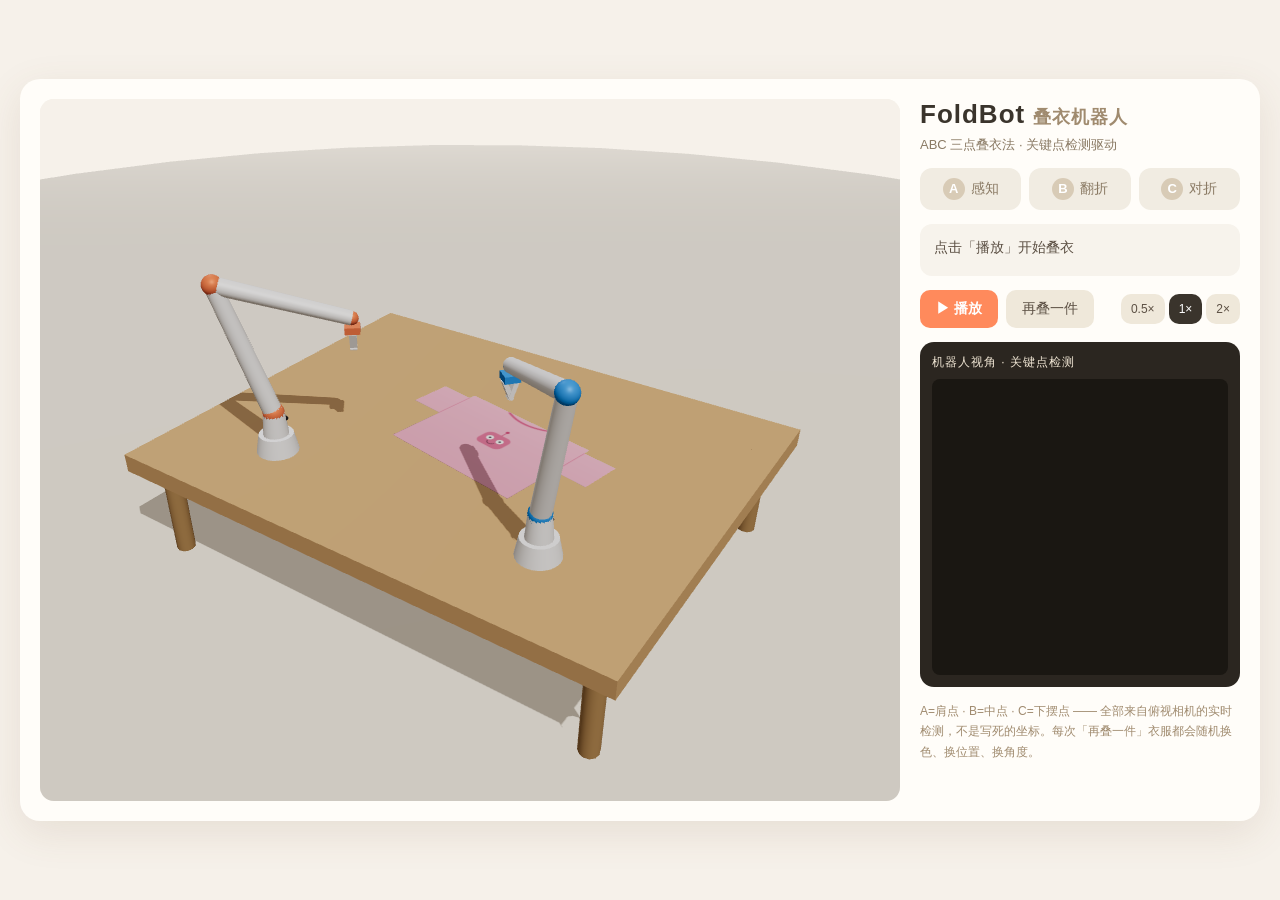
==== foldbot-standalone.html @ ca324bef "FoldBot: virtual dual-arm clothes-folding robot (ABC method + keypoint detection)" ====
<!DOCTYPE html>
<html lang="zh-CN">
<head>
<meta charset="UTF-8" />
<meta name="viewport" content="width=device-width, initial-scale=1.0" />
<title>FoldBot · 叠衣机器人</title>
<link rel="stylesheet" href="style.css" />

</head>
<body>
<div id="app">
  <div id="stage"><canvas id="scene"></canvas></div>
  <aside id="panel">
    <h1>FoldBot <span>叠衣机器人</span></h1>
    <p class="sub">ABC 三点叠衣法 · 关键点检测驱动</p>
    <div id="steps">
      <div class="pill" id="stepA"><b>A</b>感知</div>
      <div class="pill" id="stepB"><b>B</b>翻折</div>
      <div class="pill" id="stepC"><b>C</b>对折</div>
    </div>
    <div id="status">点击「播放」开始叠衣</div>
    <div id="controls">
      <button id="btnPlay" class="primary">▶ 播放</button>
      <button id="btnAgain">再叠一件</button>
      <div id="speed">
        <button data-speed="0.5">0.5×</button>
        <button data-speed="1" class="on">1×</button>
        <button data-speed="2">2×</button>
      </div>
    </div>
    <div id="eyepanel">
      <div class="eyelabel">机器人视角 · 关键点检测</div>
      <canvas id="inset" width="320" height="320"></canvas>
    </div>
    <p class="note">A=肩点 · B=中点 · C=下摆点 —— 全部来自俯视相机的实时检测，不是写死的坐标。每次「再叠一件」衣服都会随机换色、换位置、换角度。</p>
  </aside>
</div>
<script type="module">
const THREE = (() => {
/**
 * @license
 * Copyright 2010-2023 Three.js Authors
 * SPDX-License-Identifier: MIT
 */
const REVISION = '160';

const MOUSE = { LEFT: 0, MIDDLE: 1, RIGHT: 2, ROTATE: 0, DOLLY: 1, PAN: 2 };
const TOUCH = { ROTATE: 0, PAN: 1, DOLLY_PAN: 2, DOLLY_ROTATE: 3 };
const CullFaceNone = 0;
const CullFaceBack = 1;
const CullFaceFront = 2;
const CullFaceFrontBack = 3;
const BasicShadowMap = 0;
const PCFShadowMap = 1;
const PCFSoftShadowMap = 2;
const VSMShadowMap = 3;
const FrontSide = 0;
const BackSide = 1;
const DoubleSide = 2;
const TwoPassDoubleSide = 2; // r149
const NoBlending = 0;
const NormalBlending = 1;
const AdditiveBlending = 2;
const SubtractiveBlending = 3;
const MultiplyBlending = 4;
const CustomBlending = 5;
const AddEquation = 100;
const SubtractEquation = 101;
const ReverseSubtractEquation = 102;
const MinEquation = 103;
const MaxEquation = 104;
const ZeroFactor = 200;
const OneFactor = 201;
const SrcColorFactor = 202;
const OneMinusSrcColorFactor = 203;
const SrcAlphaFactor = 204;
const OneMinusSrcAlphaFactor = 205;
const DstAlphaFactor = 206;
const OneMinusDstAlphaFactor = 207;
const DstColorFactor = 208;
const OneMinusDstColorFactor = 209;
const SrcAlphaSaturateFactor = 210;
const ConstantColorFactor = 211;
const OneMinusConstantColorFactor = 212;
const ConstantAlphaFactor = 213;
const OneMinusConstantAlphaFactor = 214;
const NeverDepth = 0;
const AlwaysDepth = 1;
const LessDepth = 2;
const LessEqualDepth = 3;
const EqualDepth = 4;
const GreaterEqualDepth = 5;
const GreaterDepth = 6;
const NotEqualDepth = 7;
const MultiplyOperation = 0;
const MixOperation = 1;
const AddOperation = 2;
const NoToneMapping = 0;
const LinearToneMapping = 1;
const ReinhardToneMapping = 2;
const CineonToneMapping = 3;
const ACESFilmicToneMapping = 4;
const CustomToneMapping = 5;
const AgXToneMapping = 6;
const AttachedBindMode = 'attached';
const DetachedBindMode = 'detached';

const UVMapping = 300;
const CubeReflectionMapping = 301;
const CubeRefractionMapping = 302;
const EquirectangularReflectionMapping = 303;
const EquirectangularRefractionMapping = 304;
const CubeUVReflectionMapping = 306;
const RepeatWrapping = 1000;
const ClampToEdgeWrapping = 1001;
const MirroredRepeatWrapping = 1002;
const NearestFilter = 1003;
const NearestMipmapNearestFilter = 1004;
const NearestMipMapNearestFilter = 1004;
const NearestMipmapLinearFilter = 1005;
const NearestMipMapLinearFilter = 1005;
const LinearFilter = 1006;
const LinearMipmapNearestFilter = 1007;
const LinearMipMapNearestFilter = 1007;
const LinearMipmapLinearFilter = 1008;
const LinearMipMapLinearFilter = 1008;
const UnsignedByteType = 1009;
const ByteType = 1010;
const ShortType = 1011;
const UnsignedShortType = 1012;
const IntType = 1013;
const UnsignedIntType = 1014;
const FloatType = 1015;
const HalfFloatType = 1016;
const UnsignedShort4444Type = 1017;
const UnsignedShort5551Type = 1018;
const UnsignedInt248Type = 1020;
const AlphaFormat = 1021;
const RGBAFormat = 1023;
const LuminanceFormat = 1024;
const LuminanceAlphaFormat = 1025;
const DepthFormat = 1026;
const DepthStencilFormat = 1027;
const RedFormat = 1028;
const RedIntegerFormat = 1029;
const RGFormat = 1030;
const RGIntegerFormat = 1031;
const RGBAIntegerFormat = 1033;

const RGB_S3TC_DXT1_Format = 33776;
const RGBA_S3TC_DXT1_Format = 33777;
const RGBA_S3TC_DXT3_Format = 33778;
const RGBA_S3TC_DXT5_Format = 33779;
const RGB_PVRTC_4BPPV1_Format = 35840;
const RGB_PVRTC_2BPPV1_Format = 35841;
const RGBA_PVRTC_4BPPV1_Format = 35842;
const RGBA_PVRTC_2BPPV1_Format = 35843;
const RGB_ETC1_Format = 36196;
const RGB_ETC2_Format = 37492;
const RGBA_ETC2_EAC_Format = 37496;
const RGBA_ASTC_4x4_Format = 37808;
const RGBA_ASTC_5x4_Format = 37809;
const RGBA_ASTC_5x5_Format = 37810;
const RGBA_ASTC_6x5_Format = 37811;
const RGBA_ASTC_6x6_Format = 37812;
const RGBA_ASTC_8x5_Format = 37813;
const RGBA_ASTC_8x6_Format = 37814;
const RGBA_ASTC_8x8_Format = 37815;
const RGBA_ASTC_10x5_Format = 37816;
const RGBA_ASTC_10x6_Format = 37817;
const RGBA_ASTC_10x8_Format = 37818;
const RGBA_ASTC_10x10_Format = 37819;
const RGBA_ASTC_12x10_Format = 37820;
const RGBA_ASTC_12x12_Format = 37821;
const RGBA_BPTC_Format = 36492;
const RGB_BPTC_SIGNED_Format = 36494;
const RGB_BPTC_UNSIGNED_Format = 36495;
const RED_RGTC1_Format = 36283;
const SIGNED_RED_RGTC1_Format = 36284;
const RED_GREEN_RGTC2_Format = 36285;
const SIGNED_RED_GREEN_RGTC2_Format = 36286;
const LoopOnce = 2200;
const LoopRepeat = 2201;
const LoopPingPong = 2202;
const InterpolateDiscrete = 2300;
const InterpolateLinear = 2301;
const InterpolateSmooth = 2302;
const ZeroCurvatureEnding = 2400;
const ZeroSlopeEnding = 2401;
const WrapAroundEnding = 2402;
const NormalAnimationBlendMode = 2500;
const AdditiveAnimationBlendMode = 2501;
const TrianglesDrawMode = 0;
const TriangleStripDrawMode = 1;
const TriangleFanDrawMode = 2;
/** @deprecated Use LinearSRGBColorSpace or NoColorSpace in three.js r152+. */
const LinearEncoding = 3000;
/** @deprecated Use SRGBColorSpace in three.js r152+. */
const sRGBEncoding = 3001;
const BasicDepthPacking = 3200;
const RGBADepthPacking = 3201;
const TangentSpaceNormalMap = 0;
const ObjectSpaceNormalMap = 1;

// Color space string identifiers, matching CSS Color Module Level 4 and WebGPU names where available.
const NoColorSpace = '';
const SRGBColorSpace = 'srgb';
const LinearSRGBColorSpace = 'srgb-linear';
const DisplayP3ColorSpace = 'display-p3';
const LinearDisplayP3ColorSpace = 'display-p3-linear';

const LinearTransfer = 'linear';
const SRGBTransfer = 'srgb';

const Rec709Primaries = 'rec709';
const P3Primaries = 'p3';

const ZeroStencilOp = 0;
const KeepStencilOp = 7680;
const ReplaceStencilOp = 7681;
const IncrementStencilOp = 7682;
const DecrementStencilOp = 7683;
const IncrementWrapStencilOp = 34055;
const DecrementWrapStencilOp = 34056;
const InvertStencilOp = 5386;

const NeverStencilFunc = 512;
const LessStencilFunc = 513;
const EqualStencilFunc = 514;
const LessEqualStencilFunc = 515;
const GreaterStencilFunc = 516;
const NotEqualStencilFunc = 517;
const GreaterEqualStencilFunc = 518;
const AlwaysStencilFunc = 519;

const NeverCompare = 512;
const LessCompare = 513;
const EqualCompare = 514;
const LessEqualCompare = 515;
const GreaterCompare = 516;
const NotEqualCompare = 517;
const GreaterEqualCompare = 518;
const AlwaysCompare = 519;

const StaticDrawUsage = 35044;
const DynamicDrawUsage = 35048;
const StreamDrawUsage = 35040;
const StaticReadUsage = 35045;
const DynamicReadUsage = 35049;
const StreamReadUsage = 35041;
const StaticCopyUsage = 35046;
const DynamicCopyUsage = 35050;
const StreamCopyUsage = 35042;

const GLSL1 = '100';
const GLSL3 = '300 es';

const _SRGBAFormat = 1035; // fallback for WebGL 1

const WebGLCoordinateSystem = 2000;
const WebGPUCoordinateSystem = 2001;

/**
 * https://github.com/mrdoob/eventdispatcher.js/
 */

class EventDispatcher {

	addEventListener( type, listener ) {

		if ( this._listeners === undefined ) this._listeners = {};

		const listeners = this._listeners;

		if ( listeners[ type ] === undefined ) {

			listeners[ type ] = [];

		}

		if ( listeners[ type ].indexOf( listener ) === - 1 ) {

			listeners[ type ].push( listener );

		}

	}

	hasEventListener( type, listener ) {

		if ( this._listeners === undefined ) return false;

		const listeners = this._listeners;

		return listeners[ type ] !== undefined && listeners[ type ].indexOf( listener ) !== - 1;

	}

	removeEventListener( type, listener ) {

		if ( this._listeners === undefined ) return;

		const listeners = this._listeners;
		const listenerArray = listeners[ type ];

		if ( listenerArray !== undefined ) {

			const index = listenerArray.indexOf( listener );

			if ( index !== - 1 ) {

				listenerArray.splice( index, 1 );

			}

		}

	}

	dispatchEvent( event ) {

		if ( this._listeners === undefined ) return;

		const listeners = this._listeners;
		const listenerArray = listeners[ event.type ];

		if ( listenerArray !== undefined ) {

			event.target = this;

			// Make a copy, in case listeners are removed while iterating.
			const array = listenerArray.slice( 0 );

			for ( let i = 0, l = array.length; i < l; i ++ ) {

				array[ i ].call( this, event );

			}

			event.target = null;

		}

	}

}

const _lut = [ '00', '01', '02', '03', '04', '05', '06', '07', '08', '09', '0a', '0b', '0c', '0d', '0e', '0f', '10', '11', '12', '13', '14', '15', '16', '17', '18', '19', '1a', '1b', '1c', '1d', '1e', '1f', '20', '21', '22', '23', '24', '25', '26', '27', '28', '29', '2a', '2b', '2c', '2d', '2e', '2f', '30', '31', '32', '33', '34', '35', '36', '37', '38', '39', '3a', '3b', '3c', '3d', '3e', '3f', '40', '41', '42', '43', '44', '45', '46', '47', '48', '49', '4a', '4b', '4c', '4d', '4e', '4f', '50', '51', '52', '53', '54', '55', '56', '57', '58', '59', '5a', '5b', '5c', '5d', '5e', '5f', '60', '61', '62', '63', '64', '65', '66', '67', '68', '69', '6a', '6b', '6c', '6d', '6e', '6f', '70', '71', '72', '73', '74', '75', '76', '77', '78', '79', '7a', '7b', '7c', '7d', '7e', '7f', '80', '81', '82', '83', '84', '85', '86', '87', '88', '89', '8a', '8b', '8c', '8d', '8e', '8f', '90', '91', '92', '93', '94', '95', '96', '97', '98', '99', '9a', '9b', '9c', '9d', '9e', '9f', 'a0', 'a1', 'a2', 'a3', 'a4', 'a5', 'a6', 'a7', 'a8', 'a9', 'aa', 'ab', 'ac', 'ad', 'ae', 'af', 'b0', 'b1', 'b2', 'b3', 'b4', 'b5', 'b6', 'b7', 'b8', 'b9', 'ba', 'bb', 'bc', 'bd', 'be', 'bf', 'c0', 'c1', 'c2', 'c3', 'c4', 'c5', 'c6', 'c7', 'c8', 'c9', 'ca', 'cb', 'cc', 'cd', 'ce', 'cf', 'd0', 'd1', 'd2', 'd3', 'd4', 'd5', 'd6', 'd7', 'd8', 'd9', 'da', 'db', 'dc', 'dd', 'de', 'df', 'e0', 'e1', 'e2', 'e3', 'e4', 'e5', 'e6', 'e7', 'e8', 'e9', 'ea', 'eb', 'ec', 'ed', 'ee', 'ef', 'f0', 'f1', 'f2', 'f3', 'f4', 'f5', 'f6', 'f7', 'f8', 'f9', 'fa', 'fb', 'fc', 'fd', 'fe', 'ff' ];

let _seed = 1234567;


const DEG2RAD = Math.PI / 180;
const RAD2DEG = 180 / Math.PI;

// http://stackoverflow.com/questions/105034/how-to-create-a-guid-uuid-in-javascript/21963136#21963136
function generateUUID() {

	const d0 = Math.random() * 0xffffffff | 0;
	const d1 = Math.random() * 0xffffffff | 0;
	const d2 = Math.random() * 0xffffffff | 0;
	const d3 = Math.random() * 0xffffffff | 0;
	const uuid = _lut[ d0 & 0xff ] + _lut[ d0 >> 8 & 0xff ] + _lut[ d0 >> 16 & 0xff ] + _lut[ d0 >> 24 & 0xff ] + '-' +
			_lut[ d1 & 0xff ] + _lut[ d1 >> 8 & 0xff ] + '-' + _lut[ d1 >> 16 & 0x0f | 0x40 ] + _lut[ d1 >> 24 & 0xff ] + '-' +
			_lut[ d2 & 0x3f | 0x80 ] + _lut[ d2 >> 8 & 0xff ] + '-' + _lut[ d2 >> 16 & 0xff ] + _lut[ d2 >> 24 & 0xff ] +
			_lut[ d3 & 0xff ] + _lut[ d3 >> 8 & 0xff ] + _lut[ d3 >> 16 & 0xff ] + _lut[ d3 >> 24 & 0xff ];

	// .toLowerCase() here flattens concatenated strings to save heap memory space.
	return uuid.toLowerCase();

}

function clamp( value, min, max ) {

	return Math.max( min, Math.min( max, value ) );

}

// compute euclidean modulo of m % n
// https://en.wikipedia.org/wiki/Modulo_operation
function euclideanModulo( n, m ) {

	return ( ( n % m ) + m ) % m;

}

// Linear mapping from range <a1, a2> to range <b1, b2>
function mapLinear( x, a1, a2, b1, b2 ) {

	return b1 + ( x - a1 ) * ( b2 - b1 ) / ( a2 - a1 );

}

// https://www.gamedev.net/tutorials/programming/general-and-gameplay-programming/inverse-lerp-a-super-useful-yet-often-overlooked-function-r5230/
function inverseLerp( x, y, value ) {

	if ( x !== y ) {

		return ( value - x ) / ( y - x );

	} else {

		return 0;

	}

}

// https://en.wikipedia.org/wiki/Linear_interpolation
function lerp( x, y, t ) {

	return ( 1 - t ) * x + t * y;

}

// http://www.rorydriscoll.com/2016/03/07/frame-rate-independent-damping-using-lerp/
function damp( x, y, lambda, dt ) {

	return lerp( x, y, 1 - Math.exp( - lambda * dt ) );

}

// https://www.desmos.com/calculator/vcsjnyz7x4
function pingpong( x, length = 1 ) {

	return length - Math.abs( euclideanModulo( x, length * 2 ) - length );

}

// http://en.wikipedia.org/wiki/Smoothstep
function smoothstep( x, min, max ) {

	if ( x <= min ) return 0;
	if ( x >= max ) return 1;

	x = ( x - min ) / ( max - min );

	return x * x * ( 3 - 2 * x );

}

function smootherstep( x, min, max ) {

	if ( x <= min ) return 0;
	if ( x >= max ) return 1;

	x = ( x - min ) / ( max - min );

	return x * x * x * ( x * ( x * 6 - 15 ) + 10 );

}

// Random integer from <low, high> interval
function randInt( low, high ) {

	return low + Math.floor( Math.random() * ( high - low + 1 ) );

}

// Random float from <low, high> interval
function randFloat( low, high ) {

	return low + Math.random() * ( high - low );

}

// Random float from <-range/2, range/2> interval
function randFloatSpread( range ) {

	return range * ( 0.5 - Math.random() );

}

// Deterministic pseudo-random float in the interval [ 0, 1 ]
function seededRandom( s ) {

	if ( s !== undefined ) _seed = s;

	// Mulberry32 generator

	let t = _seed += 0x6D2B79F5;

	t = Math.imul( t ^ t >>> 15, t | 1 );

	t ^= t + Math.imul( t ^ t >>> 7, t | 61 );

	return ( ( t ^ t >>> 14 ) >>> 0 ) / 4294967296;

}

function degToRad( degrees ) {

	return degrees * DEG2RAD;

}

function radToDeg( radians ) {

	return radians * RAD2DEG;

}

function isPowerOfTwo( value ) {

	return ( value & ( value - 1 ) ) === 0 && value !== 0;

}

function ceilPowerOfTwo( value ) {

	return Math.pow( 2, Math.ceil( Math.log( value ) / Math.LN2 ) );

}

function floorPowerOfTwo( value ) {

	return Math.pow( 2, Math.floor( Math.log( value ) / Math.LN2 ) );

}

function setQuaternionFromProperEuler( q, a, b, c, order ) {

	// Intrinsic Proper Euler Angles - see https://en.wikipedia.org/wiki/Euler_angles

	// rotations are applied to the axes in the order specified by 'order'
	// rotation by angle 'a' is applied first, then by angle 'b', then by angle 'c'
	// angles are in radians

	const cos = Math.cos;
	const sin = Math.sin;

	const c2 = cos( b / 2 );
	const s2 = sin( b / 2 );

	const c13 = cos( ( a + c ) / 2 );
	const s13 = sin( ( a + c ) / 2 );

	const c1_3 = cos( ( a - c ) / 2 );
	const s1_3 = sin( ( a - c ) / 2 );

	const c3_1 = cos( ( c - a ) / 2 );
	const s3_1 = sin( ( c - a ) / 2 );

	switch ( order ) {

		case 'XYX':
			q.set( c2 * s13, s2 * c1_3, s2 * s1_3, c2 * c13 );
			break;

		case 'YZY':
			q.set( s2 * s1_3, c2 * s13, s2 * c1_3, c2 * c13 );
			break;

		case 'ZXZ':
			q.set( s2 * c1_3, s2 * s1_3, c2 * s13, c2 * c13 );
			break;

		case 'XZX':
			q.set( c2 * s13, s2 * s3_1, s2 * c3_1, c2 * c13 );
			break;

		case 'YXY':
			q.set( s2 * c3_1, c2 * s13, s2 * s3_1, c2 * c13 );
			break;

		case 'ZYZ':
			q.set( s2 * s3_1, s2 * c3_1, c2 * s13, c2 * c13 );
			break;

		default:
			console.warn( 'THREE.MathUtils: .setQuaternionFromProperEuler() encountered an unknown order: ' + order );

	}

}

function denormalize( value, array ) {

	switch ( array.constructor ) {

		case Float32Array:

			return value;

		case Uint32Array:

			return value / 4294967295.0;

		case Uint16Array:

			return value / 65535.0;

		case Uint8Array:

			return value / 255.0;

		case Int32Array:

			return Math.max( value / 2147483647.0, - 1.0 );

		case Int16Array:

			return Math.max( value / 32767.0, - 1.0 );

		case Int8Array:

			return Math.max( value / 127.0, - 1.0 );

		default:

			throw new Error( 'Invalid component type.' );

	}

}

function normalize( value, array ) {

	switch ( array.constructor ) {

		case Float32Array:

			return value;

		case Uint32Array:

			return Math.round( value * 4294967295.0 );

		case Uint16Array:

			return Math.round( value * 65535.0 );

		case Uint8Array:

			return Math.round( value * 255.0 );

		case Int32Array:

			return Math.round( value * 2147483647.0 );

		case Int16Array:

			return Math.round( value * 32767.0 );

		case Int8Array:

			return Math.round( value * 127.0 );

		default:

			throw new Error( 'Invalid component type.' );

	}

}

const MathUtils = {
	DEG2RAD: DEG2RAD,
	RAD2DEG: RAD2DEG,
	generateUUID: generateUUID,
	clamp: clamp,
	euclideanModulo: euclideanModulo,
	mapLinear: mapLinear,
	inverseLerp: inverseLerp,
	lerp: lerp,
	damp: damp,
	pingpong: pingpong,
	smoothstep: smoothstep,
	smootherstep: smootherstep,
	randInt: randInt,
	randFloat: randFloat,
	randFloatSpread: randFloatSpread,
	seededRandom: seededRandom,
	degToRad: degToRad,
	radToDeg: radToDeg,
	isPowerOfTwo: isPowerOfTwo,
	ceilPowerOfTwo: ceilPowerOfTwo,
	floorPowerOfTwo: floorPowerOfTwo,
	setQuaternionFromProperEuler: setQuaternionFromProperEuler,
	normalize: normalize,
	denormalize: denormalize
};

class Vector2 {

	constructor( x = 0, y = 0 ) {

		Vector2.prototype.isVector2 = true;

		this.x = x;
		this.y = y;

	}

	get width() {

		return this.x;

	}

	set width( value ) {

		this.x = value;

	}

	get height() {

		return this.y;

	}

	set height( value ) {

		this.y = value;

	}

	set( x, y ) {

		this.x = x;
		this.y = y;

		return this;

	}

	setScalar( scalar ) {

		this.x = scalar;
		this.y = scalar;

		return this;

	}

	setX( x ) {

		this.x = x;

		return this;

	}

	setY( y ) {

		this.y = y;

		return this;

	}

	setComponent( index, value ) {

		switch ( index ) {

			case 0: this.x = value; break;
			case 1: this.y = value; break;
			default: throw new Error( 'index is out of range: ' + index );

		}

		return this;

	}

	getComponent( index ) {

		switch ( index ) {

			case 0: return this.x;
			case 1: return this.y;
			default: throw new Error( 'index is out of range: ' + index );

		}

	}

	clone() {

		return new this.constructor( this.x, this.y );

	}

	copy( v ) {

		this.x = v.x;
		this.y = v.y;

		return this;

	}

	add( v ) {

		this.x += v.x;
		this.y += v.y;

		return this;

	}

	addScalar( s ) {

		this.x += s;
		this.y += s;

		return this;

	}

	addVectors( a, b ) {

		this.x = a.x + b.x;
		this.y = a.y + b.y;

		return this;

	}

	addScaledVector( v, s ) {

		this.x += v.x * s;
		this.y += v.y * s;

		return this;

	}

	sub( v ) {

		this.x -= v.x;
		this.y -= v.y;

		return this;

	}

	subScalar( s ) {

		this.x -= s;
		this.y -= s;

		return this;

	}

	subVectors( a, b ) {

		this.x = a.x - b.x;
		this.y = a.y - b.y;

		return this;

	}

	multiply( v ) {

		this.x *= v.x;
		this.y *= v.y;

		return this;

	}

	multiplyScalar( scalar ) {

		this.x *= scalar;
		this.y *= scalar;

		return this;

	}

	divide( v ) {

		this.x /= v.x;
		this.y /= v.y;

		return this;

	}

	divideScalar( scalar ) {

		return this.multiplyScalar( 1 / scalar );

	}

	applyMatrix3( m ) {

		const x = this.x, y = this.y;
		const e = m.elements;

		this.x = e[ 0 ] * x + e[ 3 ] * y + e[ 6 ];
		this.y = e[ 1 ] * x + e[ 4 ] * y + e[ 7 ];

		return this;

	}

	min( v ) {

		this.x = Math.min( this.x, v.x );
		this.y = Math.min( this.y, v.y );

		return this;

	}

	max( v ) {

		this.x = Math.max( this.x, v.x );
		this.y = Math.max( this.y, v.y );

		return this;

	}

	clamp( min, max ) {

		// assumes min < max, componentwise

		this.x = Math.max( min.x, Math.min( max.x, this.x ) );
		this.y = Math.max( min.y, Math.min( max.y, this.y ) );

		return this;

	}

	clampScalar( minVal, maxVal ) {

		this.x = Math.max( minVal, Math.min( maxVal, this.x ) );
		this.y = Math.max( minVal, Math.min( maxVal, this.y ) );

		return this;

	}

	clampLength( min, max ) {

		const length = this.length();

		return this.divideScalar( length || 1 ).multiplyScalar( Math.max( min, Math.min( max, length ) ) );

	}

	floor() {

		this.x = Math.floor( this.x );
		this.y = Math.floor( this.y );

		return this;

	}

	ceil() {

		this.x = Math.ceil( this.x );
		this.y = Math.ceil( this.y );

		return this;

	}

	round() {

		this.x = Math.round( this.x );
		this.y = Math.round( this.y );

		return this;

	}

	roundToZero() {

		this.x = Math.trunc( this.x );
		this.y = Math.trunc( this.y );

		return this;

	}

	negate() {

		this.x = - this.x;
		this.y = - this.y;

		return this;

	}

	dot( v ) {

		return this.x * v.x + this.y * v.y;

	}

	cross( v ) {

		return this.x * v.y - this.y * v.x;

	}

	lengthSq() {

		return this.x * this.x + this.y * this.y;

	}

	length() {

		return Math.sqrt( this.x * this.x + this.y * this.y );

	}

	manhattanLength() {

		return Math.abs( this.x ) + Math.abs( this.y );

	}

	normalize() {

		return this.divideScalar( this.length() || 1 );

	}

	angle() {

		// computes the angle in radians with respect to the positive x-axis

		const angle = Math.atan2( - this.y, - this.x ) + Math.PI;

		return angle;

	}

	angleTo( v ) {

		const denominator = Math.sqrt( this.lengthSq() * v.lengthSq() );

		if ( denominator === 0 ) return Math.PI / 2;

		const theta = this.dot( v ) / denominator;

		// clamp, to handle numerical problems

		return Math.acos( clamp( theta, - 1, 1 ) );

	}

	distanceTo( v ) {

		return Math.sqrt( this.distanceToSquared( v ) );

	}

	distanceToSquared( v ) {

		const dx = this.x - v.x, dy = this.y - v.y;
		return dx * dx + dy * dy;

	}

	manhattanDistanceTo( v ) {

		return Math.abs( this.x - v.x ) + Math.abs( this.y - v.y );

	}

	setLength( length ) {

		return this.normalize().multiplyScalar( length );

	}

	lerp( v, alpha ) {

		this.x += ( v.x - this.x ) * alpha;
		this.y += ( v.y - this.y ) * alpha;

		return this;

	}

	lerpVectors( v1, v2, alpha ) {

		this.x = v1.x + ( v2.x - v1.x ) * alpha;
		this.y = v1.y + ( v2.y - v1.y ) * alpha;

		return this;

	}

	equals( v ) {

		return ( ( v.x === this.x ) && ( v.y === this.y ) );

	}

	fromArray( array, offset = 0 ) {

		this.x = array[ offset ];
		this.y = array[ offset + 1 ];

		return this;

	}

	toArray( array = [], offset = 0 ) {

		array[ offset ] = this.x;
		array[ offset + 1 ] = this.y;

		return array;

	}

	fromBufferAttribute( attribute, index ) {

		this.x = attribute.getX( index );
		this.y = attribute.getY( index );

		return this;

	}

	rotateAround( center, angle ) {

		const c = Math.cos( angle ), s = Math.sin( angle );

		const x = this.x - center.x;
		const y = this.y - center.y;

		this.x = x * c - y * s + center.x;
		this.y = x * s + y * c + center.y;

		return this;

	}

	random() {

		this.x = Math.random();
		this.y = Math.random();

		return this;

	}

	*[ Symbol.iterator ]() {

		yield this.x;
		yield this.y;

	}

}

class Matrix3 {

	constructor( n11, n12, n13, n21, n22, n23, n31, n32, n33 ) {

		Matrix3.prototype.isMatrix3 = true;

		this.elements = [

			1, 0, 0,
			0, 1, 0,
			0, 0, 1

		];

		if ( n11 !== undefined ) {

			this.set( n11, n12, n13, n21, n22, n23, n31, n32, n33 );

		}

	}

	set( n11, n12, n13, n21, n22, n23, n31, n32, n33 ) {

		const te = this.elements;

		te[ 0 ] = n11; te[ 1 ] = n21; te[ 2 ] = n31;
		te[ 3 ] = n12; te[ 4 ] = n22; te[ 5 ] = n32;
		te[ 6 ] = n13; te[ 7 ] = n23; te[ 8 ] = n33;

		return this;

	}

	identity() {

		this.set(

			1, 0, 0,
			0, 1, 0,
			0, 0, 1

		);

		return this;

	}

	copy( m ) {

		const te = this.elements;
		const me = m.elements;

		te[ 0 ] = me[ 0 ]; te[ 1 ] = me[ 1 ]; te[ 2 ] = me[ 2 ];
		te[ 3 ] = me[ 3 ]; te[ 4 ] = me[ 4 ]; te[ 5 ] = me[ 5 ];
		te[ 6 ] = me[ 6 ]; te[ 7 ] = me[ 7 ]; te[ 8 ] = me[ 8 ];

		return this;

	}

	extractBasis( xAxis, yAxis, zAxis ) {

		xAxis.setFromMatrix3Column( this, 0 );
		yAxis.setFromMatrix3Column( this, 1 );
		zAxis.setFromMatrix3Column( this, 2 );

		return this;

	}

	setFromMatrix4( m ) {

		const me = m.elements;

		this.set(

			me[ 0 ], me[ 4 ], me[ 8 ],
			me[ 1 ], me[ 5 ], me[ 9 ],
			me[ 2 ], me[ 6 ], me[ 10 ]

		);

		return this;

	}

	multiply( m ) {

		return this.multiplyMatrices( this, m );

	}

	premultiply( m ) {

		return this.multiplyMatrices( m, this );

	}

	multiplyMatrices( a, b ) {

		const ae = a.elements;
		const be = b.elements;
		const te = this.elements;

		const a11 = ae[ 0 ], a12 = ae[ 3 ], a13 = ae[ 6 ];
		const a21 = ae[ 1 ], a22 = ae[ 4 ], a23 = ae[ 7 ];
		const a31 = ae[ 2 ], a32 = ae[ 5 ], a33 = ae[ 8 ];

		const b11 = be[ 0 ], b12 = be[ 3 ], b13 = be[ 6 ];
		const b21 = be[ 1 ], b22 = be[ 4 ], b23 = be[ 7 ];
		const b31 = be[ 2 ], b32 = be[ 5 ], b33 = be[ 8 ];

		te[ 0 ] = a11 * b11 + a12 * b21 + a13 * b31;
		te[ 3 ] = a11 * b12 + a12 * b22 + a13 * b32;
		te[ 6 ] = a11 * b13 + a12 * b23 + a13 * b33;

		te[ 1 ] = a21 * b11 + a22 * b21 + a23 * b31;
		te[ 4 ] = a21 * b12 + a22 * b22 + a23 * b32;
		te[ 7 ] = a21 * b13 + a22 * b23 + a23 * b33;

		te[ 2 ] = a31 * b11 + a32 * b21 + a33 * b31;
		te[ 5 ] = a31 * b12 + a32 * b22 + a33 * b32;
		te[ 8 ] = a31 * b13 + a32 * b23 + a33 * b33;

		return this;

	}

	multiplyScalar( s ) {

		const te = this.elements;

		te[ 0 ] *= s; te[ 3 ] *= s; te[ 6 ] *= s;
		te[ 1 ] *= s; te[ 4 ] *= s; te[ 7 ] *= s;
		te[ 2 ] *= s; te[ 5 ] *= s; te[ 8 ] *= s;

		return this;

	}

	determinant() {

		const te = this.elements;

		const a = te[ 0 ], b = te[ 1 ], c = te[ 2 ],
			d = te[ 3 ], e = te[ 4 ], f = te[ 5 ],
			g = te[ 6 ], h = te[ 7 ], i = te[ 8 ];

		return a * e * i - a * f * h - b * d * i + b * f * g + c * d * h - c * e * g;

	}

	invert() {

		const te = this.elements,

			n11 = te[ 0 ], n21 = te[ 1 ], n31 = te[ 2 ],
			n12 = te[ 3 ], n22 = te[ 4 ], n32 = te[ 5 ],
			n13 = te[ 6 ], n23 = te[ 7 ], n33 = te[ 8 ],

			t11 = n33 * n22 - n32 * n23,
			t12 = n32 * n13 - n33 * n12,
			t13 = n23 * n12 - n22 * n13,

			det = n11 * t11 + n21 * t12 + n31 * t13;

		if ( det === 0 ) return this.set( 0, 0, 0, 0, 0, 0, 0, 0, 0 );

		const detInv = 1 / det;

		te[ 0 ] = t11 * detInv;
		te[ 1 ] = ( n31 * n23 - n33 * n21 ) * detInv;
		te[ 2 ] = ( n32 * n21 - n31 * n22 ) * detInv;

		te[ 3 ] = t12 * detInv;
		te[ 4 ] = ( n33 * n11 - n31 * n13 ) * detInv;
		te[ 5 ] = ( n31 * n12 - n32 * n11 ) * detInv;

		te[ 6 ] = t13 * detInv;
		te[ 7 ] = ( n21 * n13 - n23 * n11 ) * detInv;
		te[ 8 ] = ( n22 * n11 - n21 * n12 ) * detInv;

		return this;

	}

	transpose() {

		let tmp;
		const m = this.elements;

		tmp = m[ 1 ]; m[ 1 ] = m[ 3 ]; m[ 3 ] = tmp;
		tmp = m[ 2 ]; m[ 2 ] = m[ 6 ]; m[ 6 ] = tmp;
		tmp = m[ 5 ]; m[ 5 ] = m[ 7 ]; m[ 7 ] = tmp;

		return this;

	}

	getNormalMatrix( matrix4 ) {

		return this.setFromMatrix4( matrix4 ).invert().transpose();

	}

	transposeIntoArray( r ) {

		const m = this.elements;

		r[ 0 ] = m[ 0 ];
		r[ 1 ] = m[ 3 ];
		r[ 2 ] = m[ 6 ];
		r[ 3 ] = m[ 1 ];
		r[ 4 ] = m[ 4 ];
		r[ 5 ] = m[ 7 ];
		r[ 6 ] = m[ 2 ];
		r[ 7 ] = m[ 5 ];
		r[ 8 ] = m[ 8 ];

		return this;

	}

	setUvTransform( tx, ty, sx, sy, rotation, cx, cy ) {

		const c = Math.cos( rotation );
		const s = Math.sin( rotation );

		this.set(
			sx * c, sx * s, - sx * ( c * cx + s * cy ) + cx + tx,
			- sy * s, sy * c, - sy * ( - s * cx + c * cy ) + cy + ty,
			0, 0, 1
		);

		return this;

	}

	//

	scale( sx, sy ) {

		this.premultiply( _m3.makeScale( sx, sy ) );

		return this;

	}

	rotate( theta ) {

		this.premultiply( _m3.makeRotation( - theta ) );

		return this;

	}

	translate( tx, ty ) {

		this.premultiply( _m3.makeTranslation( tx, ty ) );

		return this;

	}

	// for 2D Transforms

	makeTranslation( x, y ) {

		if ( x.isVector2 ) {

			this.set(

				1, 0, x.x,
				0, 1, x.y,
				0, 0, 1

			);

		} else {

			this.set(

				1, 0, x,
				0, 1, y,
				0, 0, 1

			);

		}

		return this;

	}

	makeRotation( theta ) {

		// counterclockwise

		const c = Math.cos( theta );
		const s = Math.sin( theta );

		this.set(

			c, - s, 0,
			s, c, 0,
			0, 0, 1

		);

		return this;

	}

	makeScale( x, y ) {

		this.set(

			x, 0, 0,
			0, y, 0,
			0, 0, 1

		);

		return this;

	}

	//

	equals( matrix ) {

		const te = this.elements;
		const me = matrix.elements;

		for ( let i = 0; i < 9; i ++ ) {

			if ( te[ i ] !== me[ i ] ) return false;

		}

		return true;

	}

	fromArray( array, offset = 0 ) {

		for ( let i = 0; i < 9; i ++ ) {

			this.elements[ i ] = array[ i + offset ];

		}

		return this;

	}

	toArray( array = [], offset = 0 ) {

		const te = this.elements;

		array[ offset ] = te[ 0 ];
		array[ offset + 1 ] = te[ 1 ];
		array[ offset + 2 ] = te[ 2 ];

		array[ offset + 3 ] = te[ 3 ];
		array[ offset + 4 ] = te[ 4 ];
		array[ offset + 5 ] = te[ 5 ];

		array[ offset + 6 ] = te[ 6 ];
		array[ offset + 7 ] = te[ 7 ];
		array[ offset + 8 ] = te[ 8 ];

		return array;

	}

	clone() {

		return new this.constructor().fromArray( this.elements );

	}

}

const _m3 = /*@__PURE__*/ new Matrix3();

function arrayNeedsUint32( array ) {

	// assumes larger values usually on last

	for ( let i = array.length - 1; i >= 0; -- i ) {

		if ( array[ i ] >= 65535 ) return true; // account for PRIMITIVE_RESTART_FIXED_INDEX, #24565

	}

	return false;

}

const TYPED_ARRAYS = {
	Int8Array: Int8Array,
	Uint8Array: Uint8Array,
	Uint8ClampedArray: Uint8ClampedArray,
	Int16Array: Int16Array,
	Uint16Array: Uint16Array,
	Int32Array: Int32Array,
	Uint32Array: Uint32Array,
	Float32Array: Float32Array,
	Float64Array: Float64Array
};

function getTypedArray( type, buffer ) {

	return new TYPED_ARRAYS[ type ]( buffer );

}

function createElementNS( name ) {

	return document.createElementNS( 'http://www.w3.org/1999/xhtml', name );

}

function createCanvasElement() {

	const canvas = createElementNS( 'canvas' );
	canvas.style.display = 'block';
	return canvas;

}

const _cache = {};

function warnOnce( message ) {

	if ( message in _cache ) return;

	_cache[ message ] = true;

	console.warn( message );

}

/**
 * Matrices converting P3 <-> Rec. 709 primaries, without gamut mapping
 * or clipping. Based on W3C specifications for sRGB and Display P3,
 * and ICC specifications for the D50 connection space. Values in/out
 * are _linear_ sRGB and _linear_ Display P3.
 *
 * Note that both sRGB and Display P3 use the sRGB transfer functions.
 *
 * Reference:
 * - http://www.russellcottrell.com/photo/matrixCalculator.htm
 */

const LINEAR_SRGB_TO_LINEAR_DISPLAY_P3 = /*@__PURE__*/ new Matrix3().set(
	0.8224621, 0.177538, 0.0,
	0.0331941, 0.9668058, 0.0,
	0.0170827, 0.0723974, 0.9105199,
);

const LINEAR_DISPLAY_P3_TO_LINEAR_SRGB = /*@__PURE__*/ new Matrix3().set(
	1.2249401, - 0.2249404, 0.0,
	- 0.0420569, 1.0420571, 0.0,
	- 0.0196376, - 0.0786361, 1.0982735
);

/**
 * Defines supported color spaces by transfer function and primaries,
 * and provides conversions to/from the Linear-sRGB reference space.
 */
const COLOR_SPACES = {
	[ LinearSRGBColorSpace ]: {
		transfer: LinearTransfer,
		primaries: Rec709Primaries,
		toReference: ( color ) => color,
		fromReference: ( color ) => color,
	},
	[ SRGBColorSpace ]: {
		transfer: SRGBTransfer,
		primaries: Rec709Primaries,
		toReference: ( color ) => color.convertSRGBToLinear(),
		fromReference: ( color ) => color.convertLinearToSRGB(),
	},
	[ LinearDisplayP3ColorSpace ]: {
		transfer: LinearTransfer,
		primaries: P3Primaries,
		toReference: ( color ) => color.applyMatrix3( LINEAR_DISPLAY_P3_TO_LINEAR_SRGB ),
		fromReference: ( color ) => color.applyMatrix3( LINEAR_SRGB_TO_LINEAR_DISPLAY_P3 ),
	},
	[ DisplayP3ColorSpace ]: {
		transfer: SRGBTransfer,
		primaries: P3Primaries,
		toReference: ( color ) => color.convertSRGBToLinear().applyMatrix3( LINEAR_DISPLAY_P3_TO_LINEAR_SRGB ),
		fromReference: ( color ) => color.applyMatrix3( LINEAR_SRGB_TO_LINEAR_DISPLAY_P3 ).convertLinearToSRGB(),
	},
};

const SUPPORTED_WORKING_COLOR_SPACES = new Set( [ LinearSRGBColorSpace, LinearDisplayP3ColorSpace ] );

const ColorManagement = {

	enabled: true,

	_workingColorSpace: LinearSRGBColorSpace,

	get workingColorSpace() {

		return this._workingColorSpace;

	},

	set workingColorSpace( colorSpace ) {

		if ( ! SUPPORTED_WORKING_COLOR_SPACES.has( colorSpace ) ) {

			throw new Error( `Unsupported working color space, "${ colorSpace }".` );

		}

		this._workingColorSpace = colorSpace;

	},

	convert: function ( color, sourceColorSpace, targetColorSpace ) {

		if ( this.enabled === false || sourceColorSpace === targetColorSpace || ! sourceColorSpace || ! targetColorSpace ) {

			return color;

		}

		const sourceToReference = COLOR_SPACES[ sourceColorSpace ].toReference;
		const targetFromReference = COLOR_SPACES[ targetColorSpace ].fromReference;

		return targetFromReference( sourceToReference( color ) );

	},

	fromWorkingColorSpace: function ( color, targetColorSpace ) {

		return this.convert( color, this._workingColorSpace, targetColorSpace );

	},

	toWorkingColorSpace: function ( color, sourceColorSpace ) {

		return this.convert( color, sourceColorSpace, this._workingColorSpace );

	},

	getPrimaries: function ( colorSpace ) {

		return COLOR_SPACES[ colorSpace ].primaries;

	},

	getTransfer: function ( colorSpace ) {

		if ( colorSpace === NoColorSpace ) return LinearTransfer;

		return COLOR_SPACES[ colorSpace ].transfer;

	},

};


function SRGBToLinear( c ) {

	return ( c < 0.04045 ) ? c * 0.0773993808 : Math.pow( c * 0.9478672986 + 0.0521327014, 2.4 );

}

function LinearToSRGB( c ) {

	return ( c < 0.0031308 ) ? c * 12.92 : 1.055 * ( Math.pow( c, 0.41666 ) ) - 0.055;

}

let _canvas;

class ImageUtils {

	static getDataURL( image ) {

		if ( /^data:/i.test( image.src ) ) {

			return image.src;

		}

		if ( typeof HTMLCanvasElement === 'undefined' ) {

			return image.src;

		}

		let canvas;

		if ( image instanceof HTMLCanvasElement ) {

			canvas = image;

		} else {

			if ( _canvas === undefined ) _canvas = createElementNS( 'canvas' );

			_canvas.width = image.width;
			_canvas.height = image.height;

			const context = _canvas.getContext( '2d' );

			if ( image instanceof ImageData ) {

				context.putImageData( image, 0, 0 );

			} else {

				context.drawImage( image, 0, 0, image.width, image.height );

			}

			canvas = _canvas;

		}

		if ( canvas.width > 2048 || canvas.height > 2048 ) {

			console.warn( 'THREE.ImageUtils.getDataURL: Image converted to jpg for performance reasons', image );

			return canvas.toDataURL( 'image/jpeg', 0.6 );

		} else {

			return canvas.toDataURL( 'image/png' );

		}

	}

	static sRGBToLinear( image ) {

		if ( ( typeof HTMLImageElement !== 'undefined' && image instanceof HTMLImageElement ) ||
			( typeof HTMLCanvasElement !== 'undefined' && image instanceof HTMLCanvasElement ) ||
			( typeof ImageBitmap !== 'undefined' && image instanceof ImageBitmap ) ) {

			const canvas = createElementNS( 'canvas' );

			canvas.width = image.width;
			canvas.height = image.height;

			const context = canvas.getContext( '2d' );
			context.drawImage( image, 0, 0, image.width, image.height );

			const imageData = context.getImageData( 0, 0, image.width, image.height );
			const data = imageData.data;

			for ( let i = 0; i < data.length; i ++ ) {

				data[ i ] = SRGBToLinear( data[ i ] / 255 ) * 255;

			}

			context.putImageData( imageData, 0, 0 );

			return canvas;

		} else if ( image.data ) {

			const data = image.data.slice( 0 );

			for ( let i = 0; i < data.length; i ++ ) {

				if ( data instanceof Uint8Array || data instanceof Uint8ClampedArray ) {

					data[ i ] = Math.floor( SRGBToLinear( data[ i ] / 255 ) * 255 );

				} else {

					// assuming float

					data[ i ] = SRGBToLinear( data[ i ] );

				}

			}

			return {
				data: data,
				width: image.width,
				height: image.height
			};

		} else {

			console.warn( 'THREE.ImageUtils.sRGBToLinear(): Unsupported image type. No color space conversion applied.' );
			return image;

		}

	}

}

let _sourceId = 0;

class Source {

	constructor( data = null ) {

		this.isSource = true;

		Object.defineProperty( this, 'id', { value: _sourceId ++ } );

		this.uuid = generateUUID();

		this.data = data;

		this.version = 0;

	}

	set needsUpdate( value ) {

		if ( value === true ) this.version ++;

	}

	toJSON( meta ) {

		const isRootObject = ( meta === undefined || typeof meta === 'string' );

		if ( ! isRootObject && meta.images[ this.uuid ] !== undefined ) {

			return meta.images[ this.uuid ];

		}

		const output = {
			uuid: this.uuid,
			url: ''
		};

		const data = this.data;

		if ( data !== null ) {

			let url;

			if ( Array.isArray( data ) ) {

				// cube texture

				url = [];

				for ( let i = 0, l = data.length; i < l; i ++ ) {

					if ( data[ i ].isDataTexture ) {

						url.push( serializeImage( data[ i ].image ) );

					} else {

						url.push( serializeImage( data[ i ] ) );

					}

				}

			} else {

				// texture

				url = serializeImage( data );

			}

			output.url = url;

		}

		if ( ! isRootObject ) {

			meta.images[ this.uuid ] = output;

		}

		return output;

	}

}

function serializeImage( image ) {

	if ( ( typeof HTMLImageElement !== 'undefined' && image instanceof HTMLImageElement ) ||
		( typeof HTMLCanvasElement !== 'undefined' && image instanceof HTMLCanvasElement ) ||
		( typeof ImageBitmap !== 'undefined' && image instanceof ImageBitmap ) ) {

		// default images

		return ImageUtils.getDataURL( image );

	} else {

		if ( image.data ) {

			// images of DataTexture

			return {
				data: Array.from( image.data ),
				width: image.width,
				height: image.height,
				type: image.data.constructor.name
			};

		} else {

			console.warn( 'THREE.Texture: Unable to serialize Texture.' );
			return {};

		}

	}

}

let _textureId = 0;

class Texture extends EventDispatcher {

	constructor( image = Texture.DEFAULT_IMAGE, mapping = Texture.DEFAULT_MAPPING, wrapS = ClampToEdgeWrapping, wrapT = ClampToEdgeWrapping, magFilter = LinearFilter, minFilter = LinearMipmapLinearFilter, format = RGBAFormat, type = UnsignedByteType, anisotropy = Texture.DEFAULT_ANISOTROPY, colorSpace = NoColorSpace ) {

		super();

		this.isTexture = true;

		Object.defineProperty( this, 'id', { value: _textureId ++ } );

		this.uuid = generateUUID();

		this.name = '';

		this.source = new Source( image );
		this.mipmaps = [];

		this.mapping = mapping;
		this.channel = 0;

		this.wrapS = wrapS;
		this.wrapT = wrapT;

		this.magFilter = magFilter;
		this.minFilter = minFilter;

		this.anisotropy = anisotropy;

		this.format = format;
		this.internalFormat = null;
		this.type = type;

		this.offset = new Vector2( 0, 0 );
		this.repeat = new Vector2( 1, 1 );
		this.center = new Vector2( 0, 0 );
		this.rotation = 0;

		this.matrixAutoUpdate = true;
		this.matrix = new Matrix3();

		this.generateMipmaps = true;
		this.premultiplyAlpha = false;
		this.flipY = true;
		this.unpackAlignment = 4;	// valid values: 1, 2, 4, 8 (see http://www.khronos.org/opengles/sdk/docs/man/xhtml/glPixelStorei.xml)

		if ( typeof colorSpace === 'string' ) {

			this.colorSpace = colorSpace;

		} else { // @deprecated, r152

			warnOnce( 'THREE.Texture: Property .encoding has been replaced by .colorSpace.' );
			this.colorSpace = colorSpace === sRGBEncoding ? SRGBColorSpace : NoColorSpace;

		}


		this.userData = {};

		this.version = 0;
		this.onUpdate = null;

		this.isRenderTargetTexture = false; // indicates whether a texture belongs to a render target or not
		this.needsPMREMUpdate = false; // indicates whether this texture should be processed by PMREMGenerator or not (only relevant for render target textures)

	}

	get image() {

		return this.source.data;

	}

	set image( value = null ) {

		this.source.data = value;

	}

	updateMatrix() {

		this.matrix.setUvTransform( this.offset.x, this.offset.y, this.repeat.x, this.repeat.y, this.rotation, this.center.x, this.center.y );

	}

	clone() {

		return new this.constructor().copy( this );

	}

	copy( source ) {

		this.name = source.name;

		this.source = source.source;
		this.mipmaps = source.mipmaps.slice( 0 );

		this.mapping = source.mapping;
		this.channel = source.channel;

		this.wrapS = source.wrapS;
		this.wrapT = source.wrapT;

		this.magFilter = source.magFilter;
		this.minFilter = source.minFilter;

		this.anisotropy = source.anisotropy;

		this.format = source.format;
		this.internalFormat = source.internalFormat;
		this.type = source.type;

		this.offset.copy( source.offset );
		this.repeat.copy( source.repeat );
		this.center.copy( source.center );
		this.rotation = source.rotation;

		this.matrixAutoUpdate = source.matrixAutoUpdate;
		this.matrix.copy( source.matrix );

		this.generateMipmaps = source.generateMipmaps;
		this.premultiplyAlpha = source.premultiplyAlpha;
		this.flipY = source.flipY;
		this.unpackAlignment = source.unpackAlignment;
		this.colorSpace = source.colorSpace;

		this.userData = JSON.parse( JSON.stringify( source.userData ) );

		this.needsUpdate = true;

		return this;

	}

	toJSON( meta ) {

		const isRootObject = ( meta === undefined || typeof meta === 'string' );

		if ( ! isRootObject && meta.textures[ this.uuid ] !== undefined ) {

			return meta.textures[ this.uuid ];

		}

		const output = {

			metadata: {
				version: 4.6,
				type: 'Texture',
				generator: 'Texture.toJSON'
			},

			uuid: this.uuid,
			name: this.name,

			image: this.source.toJSON( meta ).uuid,

			mapping: this.mapping,
			channel: this.channel,

			repeat: [ this.repeat.x, this.repeat.y ],
			offset: [ this.offset.x, this.offset.y ],
			center: [ this.center.x, this.center.y ],
			rotation: this.rotation,

			wrap: [ this.wrapS, this.wrapT ],

			format: this.format,
			internalFormat: this.internalFormat,
			type: this.type,
			colorSpace: this.colorSpace,

			minFilter: this.minFilter,
			magFilter: this.magFilter,
			anisotropy: this.anisotropy,

			flipY: this.flipY,

			generateMipmaps: this.generateMipmaps,
			premultiplyAlpha: this.premultiplyAlpha,
			unpackAlignment: this.unpackAlignment

		};

		if ( Object.keys( this.userData ).length > 0 ) output.userData = this.userData;

		if ( ! isRootObject ) {

			meta.textures[ this.uuid ] = output;

		}

		return output;

	}

	dispose() {

		this.dispatchEvent( { type: 'dispose' } );

	}

	transformUv( uv ) {

		if ( this.mapping !== UVMapping ) return uv;

		uv.applyMatrix3( this.matrix );

		if ( uv.x < 0 || uv.x > 1 ) {

			switch ( this.wrapS ) {

				case RepeatWrapping:

					uv.x = uv.x - Math.floor( uv.x );
					break;

				case ClampToEdgeWrapping:

					uv.x = uv.x < 0 ? 0 : 1;
					break;

				case MirroredRepeatWrapping:

					if ( Math.abs( Math.floor( uv.x ) % 2 ) === 1 ) {

						uv.x = Math.ceil( uv.x ) - uv.x;

					} else {

						uv.x = uv.x - Math.floor( uv.x );

					}

					break;

			}

		}

		if ( uv.y < 0 || uv.y > 1 ) {

			switch ( this.wrapT ) {

				case RepeatWrapping:

					uv.y = uv.y - Math.floor( uv.y );
					break;

				case ClampToEdgeWrapping:

					uv.y = uv.y < 0 ? 0 : 1;
					break;

				case MirroredRepeatWrapping:

					if ( Math.abs( Math.floor( uv.y ) % 2 ) === 1 ) {

						uv.y = Math.ceil( uv.y ) - uv.y;

					} else {

						uv.y = uv.y - Math.floor( uv.y );

					}

					break;

			}

		}

		if ( this.flipY ) {

			uv.y = 1 - uv.y;

		}

		return uv;

	}

	set needsUpdate( value ) {

		if ( value === true ) {

			this.version ++;
			this.source.needsUpdate = true;

		}

	}

	get encoding() { // @deprecated, r152

		warnOnce( 'THREE.Texture: Property .encoding has been replaced by .colorSpace.' );
		return this.colorSpace === SRGBColorSpace ? sRGBEncoding : LinearEncoding;

	}

	set encoding( encoding ) { // @deprecated, r152

		warnOnce( 'THREE.Texture: Property .encoding has been replaced by .colorSpace.' );
		this.colorSpace = encoding === sRGBEncoding ? SRGBColorSpace : NoColorSpace;

	}

}

Texture.DEFAULT_IMAGE = null;
Texture.DEFAULT_MAPPING = UVMapping;
Texture.DEFAULT_ANISOTROPY = 1;

class Vector4 {

	constructor( x = 0, y = 0, z = 0, w = 1 ) {

		Vector4.prototype.isVector4 = true;

		this.x = x;
		this.y = y;
		this.z = z;
		this.w = w;

	}

	get width() {

		return this.z;

	}

	set width( value ) {

		this.z = value;

	}

	get height() {

		return this.w;

	}

	set height( value ) {

		this.w = value;

	}

	set( x, y, z, w ) {

		this.x = x;
		this.y = y;
		this.z = z;
		this.w = w;

		return this;

	}

	setScalar( scalar ) {

		this.x = scalar;
		this.y = scalar;
		this.z = scalar;
		this.w = scalar;

		return this;

	}

	setX( x ) {

		this.x = x;

		return this;

	}

	setY( y ) {

		this.y = y;

		return this;

	}

	setZ( z ) {

		this.z = z;

		return this;

	}

	setW( w ) {

		this.w = w;

		return this;

	}

	setComponent( index, value ) {

		switch ( index ) {

			case 0: this.x = value; break;
			case 1: this.y = value; break;
			case 2: this.z = value; break;
			case 3: this.w = value; break;
			default: throw new Error( 'index is out of range: ' + index );

		}

		return this;

	}

	getComponent( index ) {

		switch ( index ) {

			case 0: return this.x;
			case 1: return this.y;
			case 2: return this.z;
			case 3: return this.w;
			default: throw new Error( 'index is out of range: ' + index );

		}

	}

	clone() {

		return new this.constructor( this.x, this.y, this.z, this.w );

	}

	copy( v ) {

		this.x = v.x;
		this.y = v.y;
		this.z = v.z;
		this.w = ( v.w !== undefined ) ? v.w : 1;

		return this;

	}

	add( v ) {

		this.x += v.x;
		this.y += v.y;
		this.z += v.z;
		this.w += v.w;

		return this;

	}

	addScalar( s ) {

		this.x += s;
		this.y += s;
		this.z += s;
		this.w += s;

		return this;

	}

	addVectors( a, b ) {

		this.x = a.x + b.x;
		this.y = a.y + b.y;
		this.z = a.z + b.z;
		this.w = a.w + b.w;

		return this;

	}

	addScaledVector( v, s ) {

		this.x += v.x * s;
		this.y += v.y * s;
		this.z += v.z * s;
		this.w += v.w * s;

		return this;

	}

	sub( v ) {

		this.x -= v.x;
		this.y -= v.y;
		this.z -= v.z;
		this.w -= v.w;

		return this;

	}

	subScalar( s ) {

		this.x -= s;
		this.y -= s;
		this.z -= s;
		this.w -= s;

		return this;

	}

	subVectors( a, b ) {

		this.x = a.x - b.x;
		this.y = a.y - b.y;
		this.z = a.z - b.z;
		this.w = a.w - b.w;

		return this;

	}

	multiply( v ) {

		this.x *= v.x;
		this.y *= v.y;
		this.z *= v.z;
		this.w *= v.w;

		return this;

	}

	multiplyScalar( scalar ) {

		this.x *= scalar;
		this.y *= scalar;
		this.z *= scalar;
		this.w *= scalar;

		return this;

	}

	applyMatrix4( m ) {

		const x = this.x, y = this.y, z = this.z, w = this.w;
		const e = m.elements;

		this.x = e[ 0 ] * x + e[ 4 ] * y + e[ 8 ] * z + e[ 12 ] * w;
		this.y = e[ 1 ] * x + e[ 5 ] * y + e[ 9 ] * z + e[ 13 ] * w;
		this.z = e[ 2 ] * x + e[ 6 ] * y + e[ 10 ] * z + e[ 14 ] * w;
		this.w = e[ 3 ] * x + e[ 7 ] * y + e[ 11 ] * z + e[ 15 ] * w;

		return this;

	}

	divideScalar( scalar ) {

		return this.multiplyScalar( 1 / scalar );

	}

	setAxisAngleFromQuaternion( q ) {

		// http://www.euclideanspace.com/maths/geometry/rotations/conversions/quaternionToAngle/index.htm

		// q is assumed to be normalized

		this.w = 2 * Math.acos( q.w );

		const s = Math.sqrt( 1 - q.w * q.w );

		if ( s < 0.0001 ) {

			this.x = 1;
			this.y = 0;
			this.z = 0;

		} else {

			this.x = q.x / s;
			this.y = q.y / s;
			this.z = q.z / s;

		}

		return this;

	}

	setAxisAngleFromRotationMatrix( m ) {

		// http://www.euclideanspace.com/maths/geometry/rotations/conversions/matrixToAngle/index.htm

		// assumes the upper 3x3 of m is a pure rotation matrix (i.e, unscaled)

		let angle, x, y, z; // variables for result
		const epsilon = 0.01,		// margin to allow for rounding errors
			epsilon2 = 0.1,		// margin to distinguish between 0 and 180 degrees

			te = m.elements,

			m11 = te[ 0 ], m12 = te[ 4 ], m13 = te[ 8 ],
			m21 = te[ 1 ], m22 = te[ 5 ], m23 = te[ 9 ],
			m31 = te[ 2 ], m32 = te[ 6 ], m33 = te[ 10 ];

		if ( ( Math.abs( m12 - m21 ) < epsilon ) &&
		     ( Math.abs( m13 - m31 ) < epsilon ) &&
		     ( Math.abs( m23 - m32 ) < epsilon ) ) {

			// singularity found
			// first check for identity matrix which must have +1 for all terms
			// in leading diagonal and zero in other terms

			if ( ( Math.abs( m12 + m21 ) < epsilon2 ) &&
			     ( Math.abs( m13 + m31 ) < epsilon2 ) &&
			     ( Math.abs( m23 + m32 ) < epsilon2 ) &&
			     ( Math.abs( m11 + m22 + m33 - 3 ) < epsilon2 ) ) {

				// this singularity is identity matrix so angle = 0

				this.set( 1, 0, 0, 0 );

				return this; // zero angle, arbitrary axis

			}

			// otherwise this singularity is angle = 180

			angle = Math.PI;

			const xx = ( m11 + 1 ) / 2;
			const yy = ( m22 + 1 ) / 2;
			const zz = ( m33 + 1 ) / 2;
			const xy = ( m12 + m21 ) / 4;
			const xz = ( m13 + m31 ) / 4;
			const yz = ( m23 + m32 ) / 4;

			if ( ( xx > yy ) && ( xx > zz ) ) {

				// m11 is the largest diagonal term

				if ( xx < epsilon ) {

					x = 0;
					y = 0.707106781;
					z = 0.707106781;

				} else {

					x = Math.sqrt( xx );
					y = xy / x;
					z = xz / x;

				}

			} else if ( yy > zz ) {

				// m22 is the largest diagonal term

				if ( yy < epsilon ) {

					x = 0.707106781;
					y = 0;
					z = 0.707106781;

				} else {

					y = Math.sqrt( yy );
					x = xy / y;
					z = yz / y;

				}

			} else {

				// m33 is the largest diagonal term so base result on this

				if ( zz < epsilon ) {

					x = 0.707106781;
					y = 0.707106781;
					z = 0;

				} else {

					z = Math.sqrt( zz );
					x = xz / z;
					y = yz / z;

				}

			}

			this.set( x, y, z, angle );

			return this; // return 180 deg rotation

		}

		// as we have reached here there are no singularities so we can handle normally

		let s = Math.sqrt( ( m32 - m23 ) * ( m32 - m23 ) +
			( m13 - m31 ) * ( m13 - m31 ) +
			( m21 - m12 ) * ( m21 - m12 ) ); // used to normalize

		if ( Math.abs( s ) < 0.001 ) s = 1;

		// prevent divide by zero, should not happen if matrix is orthogonal and should be
		// caught by singularity test above, but I've left it in just in case

		this.x = ( m32 - m23 ) / s;
		this.y = ( m13 - m31 ) / s;
		this.z = ( m21 - m12 ) / s;
		this.w = Math.acos( ( m11 + m22 + m33 - 1 ) / 2 );

		return this;

	}

	min( v ) {

		this.x = Math.min( this.x, v.x );
		this.y = Math.min( this.y, v.y );
		this.z = Math.min( this.z, v.z );
		this.w = Math.min( this.w, v.w );

		return this;

	}

	max( v ) {

		this.x = Math.max( this.x, v.x );
		this.y = Math.max( this.y, v.y );
		this.z = Math.max( this.z, v.z );
		this.w = Math.max( this.w, v.w );

		return this;

	}

	clamp( min, max ) {

		// assumes min < max, componentwise

		this.x = Math.max( min.x, Math.min( max.x, this.x ) );
		this.y = Math.max( min.y, Math.min( max.y, this.y ) );
		this.z = Math.max( min.z, Math.min( max.z, this.z ) );
		this.w = Math.max( min.w, Math.min( max.w, this.w ) );

		return this;

	}

	clampScalar( minVal, maxVal ) {

		this.x = Math.max( minVal, Math.min( maxVal, this.x ) );
		this.y = Math.max( minVal, Math.min( maxVal, this.y ) );
		this.z = Math.max( minVal, Math.min( maxVal, this.z ) );
		this.w = Math.max( minVal, Math.min( maxVal, this.w ) );

		return this;

	}

	clampLength( min, max ) {

		const length = this.length();

		return this.divideScalar( length || 1 ).multiplyScalar( Math.max( min, Math.min( max, length ) ) );

	}

	floor() {

		this.x = Math.floor( this.x );
		this.y = Math.floor( this.y );
		this.z = Math.floor( this.z );
		this.w = Math.floor( this.w );

		return this;

	}

	ceil() {

		this.x = Math.ceil( this.x );
		this.y = Math.ceil( this.y );
		this.z = Math.ceil( this.z );
		this.w = Math.ceil( this.w );

		return this;

	}

	round() {

		this.x = Math.round( this.x );
		this.y = Math.round( this.y );
		this.z = Math.round( this.z );
		this.w = Math.round( this.w );

		return this;

	}

	roundToZero() {

		this.x = Math.trunc( this.x );
		this.y = Math.trunc( this.y );
		this.z = Math.trunc( this.z );
		this.w = Math.trunc( this.w );

		return this;

	}

	negate() {

		this.x = - this.x;
		this.y = - this.y;
		this.z = - this.z;
		this.w = - this.w;

		return this;

	}

	dot( v ) {

		return this.x * v.x + this.y * v.y + this.z * v.z + this.w * v.w;

	}

	lengthSq() {

		return this.x * this.x + this.y * this.y + this.z * this.z + this.w * this.w;

	}

	length() {

		return Math.sqrt( this.x * this.x + this.y * this.y + this.z * this.z + this.w * this.w );

	}

	manhattanLength() {

		return Math.abs( this.x ) + Math.abs( this.y ) + Math.abs( this.z ) + Math.abs( this.w );

	}

	normalize() {

		return this.divideScalar( this.length() || 1 );

	}

	setLength( length ) {

		return this.normalize().multiplyScalar( length );

	}

	lerp( v, alpha ) {

		this.x += ( v.x - this.x ) * alpha;
		this.y += ( v.y - this.y ) * alpha;
		this.z += ( v.z - this.z ) * alpha;
		this.w += ( v.w - this.w ) * alpha;

		return this;

	}

	lerpVectors( v1, v2, alpha ) {

		this.x = v1.x + ( v2.x - v1.x ) * alpha;
		this.y = v1.y + ( v2.y - v1.y ) * alpha;
		this.z = v1.z + ( v2.z - v1.z ) * alpha;
		this.w = v1.w + ( v2.w - v1.w ) * alpha;

		return this;

	}

	equals( v ) {

		return ( ( v.x === this.x ) && ( v.y === this.y ) && ( v.z === this.z ) && ( v.w === this.w ) );

	}

	fromArray( array, offset = 0 ) {

		this.x = array[ offset ];
		this.y = array[ offset + 1 ];
		this.z = array[ offset + 2 ];
		this.w = array[ offset + 3 ];

		return this;

	}

	toArray( array = [], offset = 0 ) {

		array[ offset ] = this.x;
		array[ offset + 1 ] = this.y;
		array[ offset + 2 ] = this.z;
		array[ offset + 3 ] = this.w;

		return array;

	}

	fromBufferAttribute( attribute, index ) {

		this.x = attribute.getX( index );
		this.y = attribute.getY( index );
		this.z = attribute.getZ( index );
		this.w = attribute.getW( index );

		return this;

	}

	random() {

		this.x = Math.random();
		this.y = Math.random();
		this.z = Math.random();
		this.w = Math.random();

		return this;

	}

	*[ Symbol.iterator ]() {

		yield this.x;
		yield this.y;
		yield this.z;
		yield this.w;

	}

}

/*
 In options, we can specify:
 * Texture parameters for an auto-generated target texture
 * depthBuffer/stencilBuffer: Booleans to indicate if we should generate these buffers
*/
class RenderTarget extends EventDispatcher {

	constructor( width = 1, height = 1, options = {} ) {

		super();

		this.isRenderTarget = true;

		this.width = width;
		this.height = height;
		this.depth = 1;

		this.scissor = new Vector4( 0, 0, width, height );
		this.scissorTest = false;

		this.viewport = new Vector4( 0, 0, width, height );

		const image = { width: width, height: height, depth: 1 };

		if ( options.encoding !== undefined ) {

			// @deprecated, r152
			warnOnce( 'THREE.WebGLRenderTarget: option.encoding has been replaced by option.colorSpace.' );
			options.colorSpace = options.encoding === sRGBEncoding ? SRGBColorSpace : NoColorSpace;

		}

		options = Object.assign( {
			generateMipmaps: false,
			internalFormat: null,
			minFilter: LinearFilter,
			depthBuffer: true,
			stencilBuffer: false,
			depthTexture: null,
			samples: 0
		}, options );

		this.texture = new Texture( image, options.mapping, options.wrapS, options.wrapT, options.magFilter, options.minFilter, options.format, options.type, options.anisotropy, options.colorSpace );
		this.texture.isRenderTargetTexture = true;

		this.texture.flipY = false;
		this.texture.generateMipmaps = options.generateMipmaps;
		this.texture.internalFormat = options.internalFormat;

		this.depthBuffer = options.depthBuffer;
		this.stencilBuffer = options.stencilBuffer;

		this.depthTexture = options.depthTexture;

		this.samples = options.samples;

	}

	setSize( width, height, depth = 1 ) {

		if ( this.width !== width || this.height !== height || this.depth !== depth ) {

			this.width = width;
			this.height = height;
			this.depth = depth;

			this.texture.image.width = width;
			this.texture.image.height = height;
			this.texture.image.depth = depth;

			this.dispose();

		}

		this.viewport.set( 0, 0, width, height );
		this.scissor.set( 0, 0, width, height );

	}

	clone() {

		return new this.constructor().copy( this );

	}

	copy( source ) {

		this.width = source.width;
		this.height = source.height;
		this.depth = source.depth;

		this.scissor.copy( source.scissor );
		this.scissorTest = source.scissorTest;

		this.viewport.copy( source.viewport );

		this.texture = source.texture.clone();
		this.texture.isRenderTargetTexture = true;

		// ensure image object is not shared, see #20328

		const image = Object.assign( {}, source.texture.image );
		this.texture.source = new Source( image );

		this.depthBuffer = source.depthBuffer;
		this.stencilBuffer = source.stencilBuffer;

		if ( source.depthTexture !== null ) this.depthTexture = source.depthTexture.clone();

		this.samples = source.samples;

		return this;

	}

	dispose() {

		this.dispatchEvent( { type: 'dispose' } );

	}

}

class WebGLRenderTarget extends RenderTarget {

	constructor( width = 1, height = 1, options = {} ) {

		super( width, height, options );

		this.isWebGLRenderTarget = true;

	}

}

class DataArrayTexture extends Texture {

	constructor( data = null, width = 1, height = 1, depth = 1 ) {

		super( null );

		this.isDataArrayTexture = true;

		this.image = { data, width, height, depth };

		this.magFilter = NearestFilter;
		this.minFilter = NearestFilter;

		this.wrapR = ClampToEdgeWrapping;

		this.generateMipmaps = false;
		this.flipY = false;
		this.unpackAlignment = 1;

	}

}

class WebGLArrayRenderTarget extends WebGLRenderTarget {

	constructor( width = 1, height = 1, depth = 1, options = {} ) {

		super( width, height, options );

		this.isWebGLArrayRenderTarget = true;

		this.depth = depth;

		this.texture = new DataArrayTexture( null, width, height, depth );

		this.texture.isRenderTargetTexture = true;

	}

}

class Data3DTexture extends Texture {

	constructor( data = null, width = 1, height = 1, depth = 1 ) {

		// We're going to add .setXXX() methods for setting properties later.
		// Users can still set in DataTexture3D directly.
		//
		//	const texture = new THREE.DataTexture3D( data, width, height, depth );
		// 	texture.anisotropy = 16;
		//
		// See #14839

		super( null );

		this.isData3DTexture = true;

		this.image = { data, width, height, depth };

		this.magFilter = NearestFilter;
		this.minFilter = NearestFilter;

		this.wrapR = ClampToEdgeWrapping;

		this.generateMipmaps = false;
		this.flipY = false;
		this.unpackAlignment = 1;

	}

}

class WebGL3DRenderTarget extends WebGLRenderTarget {

	constructor( width = 1, height = 1, depth = 1, options = {} ) {

		super( width, height, options );

		this.isWebGL3DRenderTarget = true;

		this.depth = depth;

		this.texture = new Data3DTexture( null, width, height, depth );

		this.texture.isRenderTargetTexture = true;

	}

}

class WebGLMultipleRenderTargets extends WebGLRenderTarget {

	constructor( width = 1, height = 1, count = 1, options = {} ) {

		super( width, height, options );

		this.isWebGLMultipleRenderTargets = true;

		const texture = this.texture;

		this.texture = [];

		for ( let i = 0; i < count; i ++ ) {

			this.texture[ i ] = texture.clone();
			this.texture[ i ].isRenderTargetTexture = true;

		}

	}

	setSize( width, height, depth = 1 ) {

		if ( this.width !== width || this.height !== height || this.depth !== depth ) {

			this.width = width;
			this.height = height;
			this.depth = depth;

			for ( let i = 0, il = this.texture.length; i < il; i ++ ) {

				this.texture[ i ].image.width = width;
				this.texture[ i ].image.height = height;
				this.texture[ i ].image.depth = depth;

			}

			this.dispose();

		}

		this.viewport.set( 0, 0, width, height );
		this.scissor.set( 0, 0, width, height );

	}

	copy( source ) {

		this.dispose();

		this.width = source.width;
		this.height = source.height;
		this.depth = source.depth;

		this.scissor.copy( source.scissor );
		this.scissorTest = source.scissorTest;

		this.viewport.copy( source.viewport );

		this.depthBuffer = source.depthBuffer;
		this.stencilBuffer = source.stencilBuffer;

		if ( source.depthTexture !== null ) this.depthTexture = source.depthTexture.clone();

		this.texture.length = 0;

		for ( let i = 0, il = source.texture.length; i < il; i ++ ) {

			this.texture[ i ] = source.texture[ i ].clone();
			this.texture[ i ].isRenderTargetTexture = true;

		}

		return this;

	}

}

class Quaternion {

	constructor( x = 0, y = 0, z = 0, w = 1 ) {

		this.isQuaternion = true;

		this._x = x;
		this._y = y;
		this._z = z;
		this._w = w;

	}

	static slerpFlat( dst, dstOffset, src0, srcOffset0, src1, srcOffset1, t ) {

		// fuzz-free, array-based Quaternion SLERP operation

		let x0 = src0[ srcOffset0 + 0 ],
			y0 = src0[ srcOffset0 + 1 ],
			z0 = src0[ srcOffset0 + 2 ],
			w0 = src0[ srcOffset0 + 3 ];

		const x1 = src1[ srcOffset1 + 0 ],
			y1 = src1[ srcOffset1 + 1 ],
			z1 = src1[ srcOffset1 + 2 ],
			w1 = src1[ srcOffset1 + 3 ];

		if ( t === 0 ) {

			dst[ dstOffset + 0 ] = x0;
			dst[ dstOffset + 1 ] = y0;
			dst[ dstOffset + 2 ] = z0;
			dst[ dstOffset + 3 ] = w0;
			return;

		}

		if ( t === 1 ) {

			dst[ dstOffset + 0 ] = x1;
			dst[ dstOffset + 1 ] = y1;
			dst[ dstOffset + 2 ] = z1;
			dst[ dstOffset + 3 ] = w1;
			return;

		}

		if ( w0 !== w1 || x0 !== x1 || y0 !== y1 || z0 !== z1 ) {

			let s = 1 - t;
			const cos = x0 * x1 + y0 * y1 + z0 * z1 + w0 * w1,
				dir = ( cos >= 0 ? 1 : - 1 ),
				sqrSin = 1 - cos * cos;

			// Skip the Slerp for tiny steps to avoid numeric problems:
			if ( sqrSin > Number.EPSILON ) {

				const sin = Math.sqrt( sqrSin ),
					len = Math.atan2( sin, cos * dir );

				s = Math.sin( s * len ) / sin;
				t = Math.sin( t * len ) / sin;

			}

			const tDir = t * dir;

			x0 = x0 * s + x1 * tDir;
			y0 = y0 * s + y1 * tDir;
			z0 = z0 * s + z1 * tDir;
			w0 = w0 * s + w1 * tDir;

			// Normalize in case we just did a lerp:
			if ( s === 1 - t ) {

				const f = 1 / Math.sqrt( x0 * x0 + y0 * y0 + z0 * z0 + w0 * w0 );

				x0 *= f;
				y0 *= f;
				z0 *= f;
				w0 *= f;

			}

		}

		dst[ dstOffset ] = x0;
		dst[ dstOffset + 1 ] = y0;
		dst[ dstOffset + 2 ] = z0;
		dst[ dstOffset + 3 ] = w0;

	}

	static multiplyQuaternionsFlat( dst, dstOffset, src0, srcOffset0, src1, srcOffset1 ) {

		const x0 = src0[ srcOffset0 ];
		const y0 = src0[ srcOffset0 + 1 ];
		const z0 = src0[ srcOffset0 + 2 ];
		const w0 = src0[ srcOffset0 + 3 ];

		const x1 = src1[ srcOffset1 ];
		const y1 = src1[ srcOffset1 + 1 ];
		const z1 = src1[ srcOffset1 + 2 ];
		const w1 = src1[ srcOffset1 + 3 ];

		dst[ dstOffset ] = x0 * w1 + w0 * x1 + y0 * z1 - z0 * y1;
		dst[ dstOffset + 1 ] = y0 * w1 + w0 * y1 + z0 * x1 - x0 * z1;
		dst[ dstOffset + 2 ] = z0 * w1 + w0 * z1 + x0 * y1 - y0 * x1;
		dst[ dstOffset + 3 ] = w0 * w1 - x0 * x1 - y0 * y1 - z0 * z1;

		return dst;

	}

	get x() {

		return this._x;

	}

	set x( value ) {

		this._x = value;
		this._onChangeCallback();

	}

	get y() {

		return this._y;

	}

	set y( value ) {

		this._y = value;
		this._onChangeCallback();

	}

	get z() {

		return this._z;

	}

	set z( value ) {

		this._z = value;
		this._onChangeCallback();

	}

	get w() {

		return this._w;

	}

	set w( value ) {

		this._w = value;
		this._onChangeCallback();

	}

	set( x, y, z, w ) {

		this._x = x;
		this._y = y;
		this._z = z;
		this._w = w;

		this._onChangeCallback();

		return this;

	}

	clone() {

		return new this.constructor( this._x, this._y, this._z, this._w );

	}

	copy( quaternion ) {

		this._x = quaternion.x;
		this._y = quaternion.y;
		this._z = quaternion.z;
		this._w = quaternion.w;

		this._onChangeCallback();

		return this;

	}

	setFromEuler( euler, update = true ) {

		const x = euler._x, y = euler._y, z = euler._z, order = euler._order;

		// http://www.mathworks.com/matlabcentral/fileexchange/
		// 	20696-function-to-convert-between-dcm-euler-angles-quaternions-and-euler-vectors/
		//	content/SpinCalc.m

		const cos = Math.cos;
		const sin = Math.sin;

		const c1 = cos( x / 2 );
		const c2 = cos( y / 2 );
		const c3 = cos( z / 2 );

		const s1 = sin( x / 2 );
		const s2 = sin( y / 2 );
		const s3 = sin( z / 2 );

		switch ( order ) {

			case 'XYZ':
				this._x = s1 * c2 * c3 + c1 * s2 * s3;
				this._y = c1 * s2 * c3 - s1 * c2 * s3;
				this._z = c1 * c2 * s3 + s1 * s2 * c3;
				this._w = c1 * c2 * c3 - s1 * s2 * s3;
				break;

			case 'YXZ':
				this._x = s1 * c2 * c3 + c1 * s2 * s3;
				this._y = c1 * s2 * c3 - s1 * c2 * s3;
				this._z = c1 * c2 * s3 - s1 * s2 * c3;
				this._w = c1 * c2 * c3 + s1 * s2 * s3;
				break;

			case 'ZXY':
				this._x = s1 * c2 * c3 - c1 * s2 * s3;
				this._y = c1 * s2 * c3 + s1 * c2 * s3;
				this._z = c1 * c2 * s3 + s1 * s2 * c3;
				this._w = c1 * c2 * c3 - s1 * s2 * s3;
				break;

			case 'ZYX':
				this._x = s1 * c2 * c3 - c1 * s2 * s3;
				this._y = c1 * s2 * c3 + s1 * c2 * s3;
				this._z = c1 * c2 * s3 - s1 * s2 * c3;
				this._w = c1 * c2 * c3 + s1 * s2 * s3;
				break;

			case 'YZX':
				this._x = s1 * c2 * c3 + c1 * s2 * s3;
				this._y = c1 * s2 * c3 + s1 * c2 * s3;
				this._z = c1 * c2 * s3 - s1 * s2 * c3;
				this._w = c1 * c2 * c3 - s1 * s2 * s3;
				break;

			case 'XZY':
				this._x = s1 * c2 * c3 - c1 * s2 * s3;
				this._y = c1 * s2 * c3 - s1 * c2 * s3;
				this._z = c1 * c2 * s3 + s1 * s2 * c3;
				this._w = c1 * c2 * c3 + s1 * s2 * s3;
				break;

			default:
				console.warn( 'THREE.Quaternion: .setFromEuler() encountered an unknown order: ' + order );

		}

		if ( update === true ) this._onChangeCallback();

		return this;

	}

	setFromAxisAngle( axis, angle ) {

		// http://www.euclideanspace.com/maths/geometry/rotations/conversions/angleToQuaternion/index.htm

		// assumes axis is normalized

		const halfAngle = angle / 2, s = Math.sin( halfAngle );

		this._x = axis.x * s;
		this._y = axis.y * s;
		this._z = axis.z * s;
		this._w = Math.cos( halfAngle );

		this._onChangeCallback();

		return this;

	}

	setFromRotationMatrix( m ) {

		// http://www.euclideanspace.com/maths/geometry/rotations/conversions/matrixToQuaternion/index.htm

		// assumes the upper 3x3 of m is a pure rotation matrix (i.e, unscaled)

		const te = m.elements,

			m11 = te[ 0 ], m12 = te[ 4 ], m13 = te[ 8 ],
			m21 = te[ 1 ], m22 = te[ 5 ], m23 = te[ 9 ],
			m31 = te[ 2 ], m32 = te[ 6 ], m33 = te[ 10 ],

			trace = m11 + m22 + m33;

		if ( trace > 0 ) {

			const s = 0.5 / Math.sqrt( trace + 1.0 );

			this._w = 0.25 / s;
			this._x = ( m32 - m23 ) * s;
			this._y = ( m13 - m31 ) * s;
			this._z = ( m21 - m12 ) * s;

		} else if ( m11 > m22 && m11 > m33 ) {

			const s = 2.0 * Math.sqrt( 1.0 + m11 - m22 - m33 );

			this._w = ( m32 - m23 ) / s;
			this._x = 0.25 * s;
			this._y = ( m12 + m21 ) / s;
			this._z = ( m13 + m31 ) / s;

		} else if ( m22 > m33 ) {

			const s = 2.0 * Math.sqrt( 1.0 + m22 - m11 - m33 );

			this._w = ( m13 - m31 ) / s;
			this._x = ( m12 + m21 ) / s;
			this._y = 0.25 * s;
			this._z = ( m23 + m32 ) / s;

		} else {

			const s = 2.0 * Math.sqrt( 1.0 + m33 - m11 - m22 );

			this._w = ( m21 - m12 ) / s;
			this._x = ( m13 + m31 ) / s;
			this._y = ( m23 + m32 ) / s;
			this._z = 0.25 * s;

		}

		this._onChangeCallback();

		return this;

	}

	setFromUnitVectors( vFrom, vTo ) {

		// assumes direction vectors vFrom and vTo are normalized

		let r = vFrom.dot( vTo ) + 1;

		if ( r < Number.EPSILON ) {

			// vFrom and vTo point in opposite directions

			r = 0;

			if ( Math.abs( vFrom.x ) > Math.abs( vFrom.z ) ) {

				this._x = - vFrom.y;
				this._y = vFrom.x;
				this._z = 0;
				this._w = r;

			} else {

				this._x = 0;
				this._y = - vFrom.z;
				this._z = vFrom.y;
				this._w = r;

			}

		} else {

			// crossVectors( vFrom, vTo ); // inlined to avoid cyclic dependency on Vector3

			this._x = vFrom.y * vTo.z - vFrom.z * vTo.y;
			this._y = vFrom.z * vTo.x - vFrom.x * vTo.z;
			this._z = vFrom.x * vTo.y - vFrom.y * vTo.x;
			this._w = r;

		}

		return this.normalize();

	}

	angleTo( q ) {

		return 2 * Math.acos( Math.abs( clamp( this.dot( q ), - 1, 1 ) ) );

	}

	rotateTowards( q, step ) {

		const angle = this.angleTo( q );

		if ( angle === 0 ) return this;

		const t = Math.min( 1, step / angle );

		this.slerp( q, t );

		return this;

	}

	identity() {

		return this.set( 0, 0, 0, 1 );

	}

	invert() {

		// quaternion is assumed to have unit length

		return this.conjugate();

	}

	conjugate() {

		this._x *= - 1;
		this._y *= - 1;
		this._z *= - 1;

		this._onChangeCallback();

		return this;

	}

	dot( v ) {

		return this._x * v._x + this._y * v._y + this._z * v._z + this._w * v._w;

	}

	lengthSq() {

		return this._x * this._x + this._y * this._y + this._z * this._z + this._w * this._w;

	}

	length() {

		return Math.sqrt( this._x * this._x + this._y * this._y + this._z * this._z + this._w * this._w );

	}

	normalize() {

		let l = this.length();

		if ( l === 0 ) {

			this._x = 0;
			this._y = 0;
			this._z = 0;
			this._w = 1;

		} else {

			l = 1 / l;

			this._x = this._x * l;
			this._y = this._y * l;
			this._z = this._z * l;
			this._w = this._w * l;

		}

		this._onChangeCallback();

		return this;

	}

	multiply( q ) {

		return this.multiplyQuaternions( this, q );

	}

	premultiply( q ) {

		return this.multiplyQuaternions( q, this );

	}

	multiplyQuaternions( a, b ) {

		// from http://www.euclideanspace.com/maths/algebra/realNormedAlgebra/quaternions/code/index.htm

		const qax = a._x, qay = a._y, qaz = a._z, qaw = a._w;
		const qbx = b._x, qby = b._y, qbz = b._z, qbw = b._w;

		this._x = qax * qbw + qaw * qbx + qay * qbz - qaz * qby;
		this._y = qay * qbw + qaw * qby + qaz * qbx - qax * qbz;
		this._z = qaz * qbw + qaw * qbz + qax * qby - qay * qbx;
		this._w = qaw * qbw - qax * qbx - qay * qby - qaz * qbz;

		this._onChangeCallback();

		return this;

	}

	slerp( qb, t ) {

		if ( t === 0 ) return this;
		if ( t === 1 ) return this.copy( qb );

		const x = this._x, y = this._y, z = this._z, w = this._w;

		// http://www.euclideanspace.com/maths/algebra/realNormedAlgebra/quaternions/slerp/

		let cosHalfTheta = w * qb._w + x * qb._x + y * qb._y + z * qb._z;

		if ( cosHalfTheta < 0 ) {

			this._w = - qb._w;
			this._x = - qb._x;
			this._y = - qb._y;
			this._z = - qb._z;

			cosHalfTheta = - cosHalfTheta;

		} else {

			this.copy( qb );

		}

		if ( cosHalfTheta >= 1.0 ) {

			this._w = w;
			this._x = x;
			this._y = y;
			this._z = z;

			return this;

		}

		const sqrSinHalfTheta = 1.0 - cosHalfTheta * cosHalfTheta;

		if ( sqrSinHalfTheta <= Number.EPSILON ) {

			const s = 1 - t;
			this._w = s * w + t * this._w;
			this._x = s * x + t * this._x;
			this._y = s * y + t * this._y;
			this._z = s * z + t * this._z;

			this.normalize(); // normalize calls _onChangeCallback()

			return this;

		}

		const sinHalfTheta = Math.sqrt( sqrSinHalfTheta );
		const halfTheta = Math.atan2( sinHalfTheta, cosHalfTheta );
		const ratioA = Math.sin( ( 1 - t ) * halfTheta ) / sinHalfTheta,
			ratioB = Math.sin( t * halfTheta ) / sinHalfTheta;

		this._w = ( w * ratioA + this._w * ratioB );
		this._x = ( x * ratioA + this._x * ratioB );
		this._y = ( y * ratioA + this._y * ratioB );
		this._z = ( z * ratioA + this._z * ratioB );

		this._onChangeCallback();

		return this;

	}

	slerpQuaternions( qa, qb, t ) {

		return this.copy( qa ).slerp( qb, t );

	}

	random() {

		// Derived from http://planning.cs.uiuc.edu/node198.html
		// Note, this source uses w, x, y, z ordering,
		// so we swap the order below.

		const u1 = Math.random();
		const sqrt1u1 = Math.sqrt( 1 - u1 );
		const sqrtu1 = Math.sqrt( u1 );

		const u2 = 2 * Math.PI * Math.random();

		const u3 = 2 * Math.PI * Math.random();

		return this.set(
			sqrt1u1 * Math.cos( u2 ),
			sqrtu1 * Math.sin( u3 ),
			sqrtu1 * Math.cos( u3 ),
			sqrt1u1 * Math.sin( u2 ),
		);

	}

	equals( quaternion ) {

		return ( quaternion._x === this._x ) && ( quaternion._y === this._y ) && ( quaternion._z === this._z ) && ( quaternion._w === this._w );

	}

	fromArray( array, offset = 0 ) {

		this._x = array[ offset ];
		this._y = array[ offset + 1 ];
		this._z = array[ offset + 2 ];
		this._w = array[ offset + 3 ];

		this._onChangeCallback();

		return this;

	}

	toArray( array = [], offset = 0 ) {

		array[ offset ] = this._x;
		array[ offset + 1 ] = this._y;
		array[ offset + 2 ] = this._z;
		array[ offset + 3 ] = this._w;

		return array;

	}

	fromBufferAttribute( attribute, index ) {

		this._x = attribute.getX( index );
		this._y = attribute.getY( index );
		this._z = attribute.getZ( index );
		this._w = attribute.getW( index );

		this._onChangeCallback();

		return this;

	}

	toJSON() {

		return this.toArray();

	}

	_onChange( callback ) {

		this._onChangeCallback = callback;

		return this;

	}

	_onChangeCallback() {}

	*[ Symbol.iterator ]() {

		yield this._x;
		yield this._y;
		yield this._z;
		yield this._w;

	}

}

class Vector3 {

	constructor( x = 0, y = 0, z = 0 ) {

		Vector3.prototype.isVector3 = true;

		this.x = x;
		this.y = y;
		this.z = z;

	}

	set( x, y, z ) {

		if ( z === undefined ) z = this.z; // sprite.scale.set(x,y)

		this.x = x;
		this.y = y;
		this.z = z;

		return this;

	}

	setScalar( scalar ) {

		this.x = scalar;
		this.y = scalar;
		this.z = scalar;

		return this;

	}

	setX( x ) {

		this.x = x;

		return this;

	}

	setY( y ) {

		this.y = y;

		return this;

	}

	setZ( z ) {

		this.z = z;

		return this;

	}

	setComponent( index, value ) {

		switch ( index ) {

			case 0: this.x = value; break;
			case 1: this.y = value; break;
			case 2: this.z = value; break;
			default: throw new Error( 'index is out of range: ' + index );

		}

		return this;

	}

	getComponent( index ) {

		switch ( index ) {

			case 0: return this.x;
			case 1: return this.y;
			case 2: return this.z;
			default: throw new Error( 'index is out of range: ' + index );

		}

	}

	clone() {

		return new this.constructor( this.x, this.y, this.z );

	}

	copy( v ) {

		this.x = v.x;
		this.y = v.y;
		this.z = v.z;

		return this;

	}

	add( v ) {

		this.x += v.x;
		this.y += v.y;
		this.z += v.z;

		return this;

	}

	addScalar( s ) {

		this.x += s;
		this.y += s;
		this.z += s;

		return this;

	}

	addVectors( a, b ) {

		this.x = a.x + b.x;
		this.y = a.y + b.y;
		this.z = a.z + b.z;

		return this;

	}

	addScaledVector( v, s ) {

		this.x += v.x * s;
		this.y += v.y * s;
		this.z += v.z * s;

		return this;

	}

	sub( v ) {

		this.x -= v.x;
		this.y -= v.y;
		this.z -= v.z;

		return this;

	}

	subScalar( s ) {

		this.x -= s;
		this.y -= s;
		this.z -= s;

		return this;

	}

	subVectors( a, b ) {

		this.x = a.x - b.x;
		this.y = a.y - b.y;
		this.z = a.z - b.z;

		return this;

	}

	multiply( v ) {

		this.x *= v.x;
		this.y *= v.y;
		this.z *= v.z;

		return this;

	}

	multiplyScalar( scalar ) {

		this.x *= scalar;
		this.y *= scalar;
		this.z *= scalar;

		return this;

	}

	multiplyVectors( a, b ) {

		this.x = a.x * b.x;
		this.y = a.y * b.y;
		this.z = a.z * b.z;

		return this;

	}

	applyEuler( euler ) {

		return this.applyQuaternion( _quaternion$4.setFromEuler( euler ) );

	}

	applyAxisAngle( axis, angle ) {

		return this.applyQuaternion( _quaternion$4.setFromAxisAngle( axis, angle ) );

	}

	applyMatrix3( m ) {

		const x = this.x, y = this.y, z = this.z;
		const e = m.elements;

		this.x = e[ 0 ] * x + e[ 3 ] * y + e[ 6 ] * z;
		this.y = e[ 1 ] * x + e[ 4 ] * y + e[ 7 ] * z;
		this.z = e[ 2 ] * x + e[ 5 ] * y + e[ 8 ] * z;

		return this;

	}

	applyNormalMatrix( m ) {

		return this.applyMatrix3( m ).normalize();

	}

	applyMatrix4( m ) {

		const x = this.x, y = this.y, z = this.z;
		const e = m.elements;

		const w = 1 / ( e[ 3 ] * x + e[ 7 ] * y + e[ 11 ] * z + e[ 15 ] );

		this.x = ( e[ 0 ] * x + e[ 4 ] * y + e[ 8 ] * z + e[ 12 ] ) * w;
		this.y = ( e[ 1 ] * x + e[ 5 ] * y + e[ 9 ] * z + e[ 13 ] ) * w;
		this.z = ( e[ 2 ] * x + e[ 6 ] * y + e[ 10 ] * z + e[ 14 ] ) * w;

		return this;

	}

	applyQuaternion( q ) {

		// quaternion q is assumed to have unit length

		const vx = this.x, vy = this.y, vz = this.z;
		const qx = q.x, qy = q.y, qz = q.z, qw = q.w;

		// t = 2 * cross( q.xyz, v );
		const tx = 2 * ( qy * vz - qz * vy );
		const ty = 2 * ( qz * vx - qx * vz );
		const tz = 2 * ( qx * vy - qy * vx );

		// v + q.w * t + cross( q.xyz, t );
		this.x = vx + qw * tx + qy * tz - qz * ty;
		this.y = vy + qw * ty + qz * tx - qx * tz;
		this.z = vz + qw * tz + qx * ty - qy * tx;

		return this;

	}

	project( camera ) {

		return this.applyMatrix4( camera.matrixWorldInverse ).applyMatrix4( camera.projectionMatrix );

	}

	unproject( camera ) {

		return this.applyMatrix4( camera.projectionMatrixInverse ).applyMatrix4( camera.matrixWorld );

	}

	transformDirection( m ) {

		// input: THREE.Matrix4 affine matrix
		// vector interpreted as a direction

		const x = this.x, y = this.y, z = this.z;
		const e = m.elements;

		this.x = e[ 0 ] * x + e[ 4 ] * y + e[ 8 ] * z;
		this.y = e[ 1 ] * x + e[ 5 ] * y + e[ 9 ] * z;
		this.z = e[ 2 ] * x + e[ 6 ] * y + e[ 10 ] * z;

		return this.normalize();

	}

	divide( v ) {

		this.x /= v.x;
		this.y /= v.y;
		this.z /= v.z;

		return this;

	}

	divideScalar( scalar ) {

		return this.multiplyScalar( 1 / scalar );

	}

	min( v ) {

		this.x = Math.min( this.x, v.x );
		this.y = Math.min( this.y, v.y );
		this.z = Math.min( this.z, v.z );

		return this;

	}

	max( v ) {

		this.x = Math.max( this.x, v.x );
		this.y = Math.max( this.y, v.y );
		this.z = Math.max( this.z, v.z );

		return this;

	}

	clamp( min, max ) {

		// assumes min < max, componentwise

		this.x = Math.max( min.x, Math.min( max.x, this.x ) );
		this.y = Math.max( min.y, Math.min( max.y, this.y ) );
		this.z = Math.max( min.z, Math.min( max.z, this.z ) );

		return this;

	}

	clampScalar( minVal, maxVal ) {

		this.x = Math.max( minVal, Math.min( maxVal, this.x ) );
		this.y = Math.max( minVal, Math.min( maxVal, this.y ) );
		this.z = Math.max( minVal, Math.min( maxVal, this.z ) );

		return this;

	}

	clampLength( min, max ) {

		const length = this.length();

		return this.divideScalar( length || 1 ).multiplyScalar( Math.max( min, Math.min( max, length ) ) );

	}

	floor() {

		this.x = Math.floor( this.x );
		this.y = Math.floor( this.y );
		this.z = Math.floor( this.z );

		return this;

	}

	ceil() {

		this.x = Math.ceil( this.x );
		this.y = Math.ceil( this.y );
		this.z = Math.ceil( this.z );

		return this;

	}

	round() {

		this.x = Math.round( this.x );
		this.y = Math.round( this.y );
		this.z = Math.round( this.z );

		return this;

	}

	roundToZero() {

		this.x = Math.trunc( this.x );
		this.y = Math.trunc( this.y );
		this.z = Math.trunc( this.z );

		return this;

	}

	negate() {

		this.x = - this.x;
		this.y = - this.y;
		this.z = - this.z;

		return this;

	}

	dot( v ) {

		return this.x * v.x + this.y * v.y + this.z * v.z;

	}

	// TODO lengthSquared?

	lengthSq() {

		return this.x * this.x + this.y * this.y + this.z * this.z;

	}

	length() {

		return Math.sqrt( this.x * this.x + this.y * this.y + this.z * this.z );

	}

	manhattanLength() {

		return Math.abs( this.x ) + Math.abs( this.y ) + Math.abs( this.z );

	}

	normalize() {

		return this.divideScalar( this.length() || 1 );

	}

	setLength( length ) {

		return this.normalize().multiplyScalar( length );

	}

	lerp( v, alpha ) {

		this.x += ( v.x - this.x ) * alpha;
		this.y += ( v.y - this.y ) * alpha;
		this.z += ( v.z - this.z ) * alpha;

		return this;

	}

	lerpVectors( v1, v2, alpha ) {

		this.x = v1.x + ( v2.x - v1.x ) * alpha;
		this.y = v1.y + ( v2.y - v1.y ) * alpha;
		this.z = v1.z + ( v2.z - v1.z ) * alpha;

		return this;

	}

	cross( v ) {

		return this.crossVectors( this, v );

	}

	crossVectors( a, b ) {

		const ax = a.x, ay = a.y, az = a.z;
		const bx = b.x, by = b.y, bz = b.z;

		this.x = ay * bz - az * by;
		this.y = az * bx - ax * bz;
		this.z = ax * by - ay * bx;

		return this;

	}

	projectOnVector( v ) {

		const denominator = v.lengthSq();

		if ( denominator === 0 ) return this.set( 0, 0, 0 );

		const scalar = v.dot( this ) / denominator;

		return this.copy( v ).multiplyScalar( scalar );

	}

	projectOnPlane( planeNormal ) {

		_vector$c.copy( this ).projectOnVector( planeNormal );

		return this.sub( _vector$c );

	}

	reflect( normal ) {

		// reflect incident vector off plane orthogonal to normal
		// normal is assumed to have unit length

		return this.sub( _vector$c.copy( normal ).multiplyScalar( 2 * this.dot( normal ) ) );

	}

	angleTo( v ) {

		const denominator = Math.sqrt( this.lengthSq() * v.lengthSq() );

		if ( denominator === 0 ) return Math.PI / 2;

		const theta = this.dot( v ) / denominator;

		// clamp, to handle numerical problems

		return Math.acos( clamp( theta, - 1, 1 ) );

	}

	distanceTo( v ) {

		return Math.sqrt( this.distanceToSquared( v ) );

	}

	distanceToSquared( v ) {

		const dx = this.x - v.x, dy = this.y - v.y, dz = this.z - v.z;

		return dx * dx + dy * dy + dz * dz;

	}

	manhattanDistanceTo( v ) {

		return Math.abs( this.x - v.x ) + Math.abs( this.y - v.y ) + Math.abs( this.z - v.z );

	}

	setFromSpherical( s ) {

		return this.setFromSphericalCoords( s.radius, s.phi, s.theta );

	}

	setFromSphericalCoords( radius, phi, theta ) {

		const sinPhiRadius = Math.sin( phi ) * radius;

		this.x = sinPhiRadius * Math.sin( theta );
		this.y = Math.cos( phi ) * radius;
		this.z = sinPhiRadius * Math.cos( theta );

		return this;

	}

	setFromCylindrical( c ) {

		return this.setFromCylindricalCoords( c.radius, c.theta, c.y );

	}

	setFromCylindricalCoords( radius, theta, y ) {

		this.x = radius * Math.sin( theta );
		this.y = y;
		this.z = radius * Math.cos( theta );

		return this;

	}

	setFromMatrixPosition( m ) {

		const e = m.elements;

		this.x = e[ 12 ];
		this.y = e[ 13 ];
		this.z = e[ 14 ];

		return this;

	}

	setFromMatrixScale( m ) {

		const sx = this.setFromMatrixColumn( m, 0 ).length();
		const sy = this.setFromMatrixColumn( m, 1 ).length();
		const sz = this.setFromMatrixColumn( m, 2 ).length();

		this.x = sx;
		this.y = sy;
		this.z = sz;

		return this;

	}

	setFromMatrixColumn( m, index ) {

		return this.fromArray( m.elements, index * 4 );

	}

	setFromMatrix3Column( m, index ) {

		return this.fromArray( m.elements, index * 3 );

	}

	setFromEuler( e ) {

		this.x = e._x;
		this.y = e._y;
		this.z = e._z;

		return this;

	}

	setFromColor( c ) {

		this.x = c.r;
		this.y = c.g;
		this.z = c.b;

		return this;

	}

	equals( v ) {

		return ( ( v.x === this.x ) && ( v.y === this.y ) && ( v.z === this.z ) );

	}

	fromArray( array, offset = 0 ) {

		this.x = array[ offset ];
		this.y = array[ offset + 1 ];
		this.z = array[ offset + 2 ];

		return this;

	}

	toArray( array = [], offset = 0 ) {

		array[ offset ] = this.x;
		array[ offset + 1 ] = this.y;
		array[ offset + 2 ] = this.z;

		return array;

	}

	fromBufferAttribute( attribute, index ) {

		this.x = attribute.getX( index );
		this.y = attribute.getY( index );
		this.z = attribute.getZ( index );

		return this;

	}

	random() {

		this.x = Math.random();
		this.y = Math.random();
		this.z = Math.random();

		return this;

	}

	randomDirection() {

		// Derived from https://mathworld.wolfram.com/SpherePointPicking.html

		const u = ( Math.random() - 0.5 ) * 2;
		const t = Math.random() * Math.PI * 2;
		const f = Math.sqrt( 1 - u ** 2 );

		this.x = f * Math.cos( t );
		this.y = f * Math.sin( t );
		this.z = u;

		return this;

	}

	*[ Symbol.iterator ]() {

		yield this.x;
		yield this.y;
		yield this.z;

	}

}

const _vector$c = /*@__PURE__*/ new Vector3();
const _quaternion$4 = /*@__PURE__*/ new Quaternion();

class Box3 {

	constructor( min = new Vector3( + Infinity, + Infinity, + Infinity ), max = new Vector3( - Infinity, - Infinity, - Infinity ) ) {

		this.isBox3 = true;

		this.min = min;
		this.max = max;

	}

	set( min, max ) {

		this.min.copy( min );
		this.max.copy( max );

		return this;

	}

	setFromArray( array ) {

		this.makeEmpty();

		for ( let i = 0, il = array.length; i < il; i += 3 ) {

			this.expandByPoint( _vector$b.fromArray( array, i ) );

		}

		return this;

	}

	setFromBufferAttribute( attribute ) {

		this.makeEmpty();

		for ( let i = 0, il = attribute.count; i < il; i ++ ) {

			this.expandByPoint( _vector$b.fromBufferAttribute( attribute, i ) );

		}

		return this;

	}

	setFromPoints( points ) {

		this.makeEmpty();

		for ( let i = 0, il = points.length; i < il; i ++ ) {

			this.expandByPoint( points[ i ] );

		}

		return this;

	}

	setFromCenterAndSize( center, size ) {

		const halfSize = _vector$b.copy( size ).multiplyScalar( 0.5 );

		this.min.copy( center ).sub( halfSize );
		this.max.copy( center ).add( halfSize );

		return this;

	}

	setFromObject( object, precise = false ) {

		this.makeEmpty();

		return this.expandByObject( object, precise );

	}

	clone() {

		return new this.constructor().copy( this );

	}

	copy( box ) {

		this.min.copy( box.min );
		this.max.copy( box.max );

		return this;

	}

	makeEmpty() {

		this.min.x = this.min.y = this.min.z = + Infinity;
		this.max.x = this.max.y = this.max.z = - Infinity;

		return this;

	}

	isEmpty() {

		// this is a more robust check for empty than ( volume <= 0 ) because volume can get positive with two negative axes

		return ( this.max.x < this.min.x ) || ( this.max.y < this.min.y ) || ( this.max.z < this.min.z );

	}

	getCenter( target ) {

		return this.isEmpty() ? target.set( 0, 0, 0 ) : target.addVectors( this.min, this.max ).multiplyScalar( 0.5 );

	}

	getSize( target ) {

		return this.isEmpty() ? target.set( 0, 0, 0 ) : target.subVectors( this.max, this.min );

	}

	expandByPoint( point ) {

		this.min.min( point );
		this.max.max( point );

		return this;

	}

	expandByVector( vector ) {

		this.min.sub( vector );
		this.max.add( vector );

		return this;

	}

	expandByScalar( scalar ) {

		this.min.addScalar( - scalar );
		this.max.addScalar( scalar );

		return this;

	}

	expandByObject( object, precise = false ) {

		// Computes the world-axis-aligned bounding box of an object (including its children),
		// accounting for both the object's, and children's, world transforms

		object.updateWorldMatrix( false, false );

		const geometry = object.geometry;

		if ( geometry !== undefined ) {

			const positionAttribute = geometry.getAttribute( 'position' );

			// precise AABB computation based on vertex data requires at least a position attribute.
			// instancing isn't supported so far and uses the normal (conservative) code path.

			if ( precise === true && positionAttribute !== undefined && object.isInstancedMesh !== true ) {

				for ( let i = 0, l = positionAttribute.count; i < l; i ++ ) {

					if ( object.isMesh === true ) {

						object.getVertexPosition( i, _vector$b );

					} else {

						_vector$b.fromBufferAttribute( positionAttribute, i );

					}

					_vector$b.applyMatrix4( object.matrixWorld );
					this.expandByPoint( _vector$b );

				}

			} else {

				if ( object.boundingBox !== undefined ) {

					// object-level bounding box

					if ( object.boundingBox === null ) {

						object.computeBoundingBox();

					}

					_box$4.copy( object.boundingBox );


				} else {

					// geometry-level bounding box

					if ( geometry.boundingBox === null ) {

						geometry.computeBoundingBox();

					}

					_box$4.copy( geometry.boundingBox );

				}

				_box$4.applyMatrix4( object.matrixWorld );

				this.union( _box$4 );

			}

		}

		const children = object.children;

		for ( let i = 0, l = children.length; i < l; i ++ ) {

			this.expandByObject( children[ i ], precise );

		}

		return this;

	}

	containsPoint( point ) {

		return point.x < this.min.x || point.x > this.max.x ||
			point.y < this.min.y || point.y > this.max.y ||
			point.z < this.min.z || point.z > this.max.z ? false : true;

	}

	containsBox( box ) {

		return this.min.x <= box.min.x && box.max.x <= this.max.x &&
			this.min.y <= box.min.y && box.max.y <= this.max.y &&
			this.min.z <= box.min.z && box.max.z <= this.max.z;

	}

	getParameter( point, target ) {

		// This can potentially have a divide by zero if the box
		// has a size dimension of 0.

		return target.set(
			( point.x - this.min.x ) / ( this.max.x - this.min.x ),
			( point.y - this.min.y ) / ( this.max.y - this.min.y ),
			( point.z - this.min.z ) / ( this.max.z - this.min.z )
		);

	}

	intersectsBox( box ) {

		// using 6 splitting planes to rule out intersections.
		return box.max.x < this.min.x || box.min.x > this.max.x ||
			box.max.y < this.min.y || box.min.y > this.max.y ||
			box.max.z < this.min.z || box.min.z > this.max.z ? false : true;

	}

	intersectsSphere( sphere ) {

		// Find the point on the AABB closest to the sphere center.
		this.clampPoint( sphere.center, _vector$b );

		// If that point is inside the sphere, the AABB and sphere intersect.
		return _vector$b.distanceToSquared( sphere.center ) <= ( sphere.radius * sphere.radius );

	}

	intersectsPlane( plane ) {

		// We compute the minimum and maximum dot product values. If those values
		// are on the same side (back or front) of the plane, then there is no intersection.

		let min, max;

		if ( plane.normal.x > 0 ) {

			min = plane.normal.x * this.min.x;
			max = plane.normal.x * this.max.x;

		} else {

			min = plane.normal.x * this.max.x;
			max = plane.normal.x * this.min.x;

		}

		if ( plane.normal.y > 0 ) {

			min += plane.normal.y * this.min.y;
			max += plane.normal.y * this.max.y;

		} else {

			min += plane.normal.y * this.max.y;
			max += plane.normal.y * this.min.y;

		}

		if ( plane.normal.z > 0 ) {

			min += plane.normal.z * this.min.z;
			max += plane.normal.z * this.max.z;

		} else {

			min += plane.normal.z * this.max.z;
			max += plane.normal.z * this.min.z;

		}

		return ( min <= - plane.constant && max >= - plane.constant );

	}

	intersectsTriangle( triangle ) {

		if ( this.isEmpty() ) {

			return false;

		}

		// compute box center and extents
		this.getCenter( _center );
		_extents.subVectors( this.max, _center );

		// translate triangle to aabb origin
		_v0$2.subVectors( triangle.a, _center );
		_v1$7.subVectors( triangle.b, _center );
		_v2$4.subVectors( triangle.c, _center );

		// compute edge vectors for triangle
		_f0.subVectors( _v1$7, _v0$2 );
		_f1.subVectors( _v2$4, _v1$7 );
		_f2.subVectors( _v0$2, _v2$4 );

		// test against axes that are given by cross product combinations of the edges of the triangle and the edges of the aabb
		// make an axis testing of each of the 3 sides of the aabb against each of the 3 sides of the triangle = 9 axis of separation
		// axis_ij = u_i x f_j (u0, u1, u2 = face normals of aabb = x,y,z axes vectors since aabb is axis aligned)
		let axes = [
			0, - _f0.z, _f0.y, 0, - _f1.z, _f1.y, 0, - _f2.z, _f2.y,
			_f0.z, 0, - _f0.x, _f1.z, 0, - _f1.x, _f2.z, 0, - _f2.x,
			- _f0.y, _f0.x, 0, - _f1.y, _f1.x, 0, - _f2.y, _f2.x, 0
		];
		if ( ! satForAxes( axes, _v0$2, _v1$7, _v2$4, _extents ) ) {

			return false;

		}

		// test 3 face normals from the aabb
		axes = [ 1, 0, 0, 0, 1, 0, 0, 0, 1 ];
		if ( ! satForAxes( axes, _v0$2, _v1$7, _v2$4, _extents ) ) {

			return false;

		}

		// finally testing the face normal of the triangle
		// use already existing triangle edge vectors here
		_triangleNormal.crossVectors( _f0, _f1 );
		axes = [ _triangleNormal.x, _triangleNormal.y, _triangleNormal.z ];

		return satForAxes( axes, _v0$2, _v1$7, _v2$4, _extents );

	}

	clampPoint( point, target ) {

		return target.copy( point ).clamp( this.min, this.max );

	}

	distanceToPoint( point ) {

		return this.clampPoint( point, _vector$b ).distanceTo( point );

	}

	getBoundingSphere( target ) {

		if ( this.isEmpty() ) {

			target.makeEmpty();

		} else {

			this.getCenter( target.center );

			target.radius = this.getSize( _vector$b ).length() * 0.5;

		}

		return target;

	}

	intersect( box ) {

		this.min.max( box.min );
		this.max.min( box.max );

		// ensure that if there is no overlap, the result is fully empty, not slightly empty with non-inf/+inf values that will cause subsequence intersects to erroneously return valid values.
		if ( this.isEmpty() ) this.makeEmpty();

		return this;

	}

	union( box ) {

		this.min.min( box.min );
		this.max.max( box.max );

		return this;

	}

	applyMatrix4( matrix ) {

		// transform of empty box is an empty box.
		if ( this.isEmpty() ) return this;

		// NOTE: I am using a binary pattern to specify all 2^3 combinations below
		_points[ 0 ].set( this.min.x, this.min.y, this.min.z ).applyMatrix4( matrix ); // 000
		_points[ 1 ].set( this.min.x, this.min.y, this.max.z ).applyMatrix4( matrix ); // 001
		_points[ 2 ].set( this.min.x, this.max.y, this.min.z ).applyMatrix4( matrix ); // 010
		_points[ 3 ].set( this.min.x, this.max.y, this.max.z ).applyMatrix4( matrix ); // 011
		_points[ 4 ].set( this.max.x, this.min.y, this.min.z ).applyMatrix4( matrix ); // 100
		_points[ 5 ].set( this.max.x, this.min.y, this.max.z ).applyMatrix4( matrix ); // 101
		_points[ 6 ].set( this.max.x, this.max.y, this.min.z ).applyMatrix4( matrix ); // 110
		_points[ 7 ].set( this.max.x, this.max.y, this.max.z ).applyMatrix4( matrix ); // 111

		this.setFromPoints( _points );

		return this;

	}

	translate( offset ) {

		this.min.add( offset );
		this.max.add( offset );

		return this;

	}

	equals( box ) {

		return box.min.equals( this.min ) && box.max.equals( this.max );

	}

}

const _points = [
	/*@__PURE__*/ new Vector3(),
	/*@__PURE__*/ new Vector3(),
	/*@__PURE__*/ new Vector3(),
	/*@__PURE__*/ new Vector3(),
	/*@__PURE__*/ new Vector3(),
	/*@__PURE__*/ new Vector3(),
	/*@__PURE__*/ new Vector3(),
	/*@__PURE__*/ new Vector3()
];

const _vector$b = /*@__PURE__*/ new Vector3();

const _box$4 = /*@__PURE__*/ new Box3();

// triangle centered vertices

const _v0$2 = /*@__PURE__*/ new Vector3();
const _v1$7 = /*@__PURE__*/ new Vector3();
const _v2$4 = /*@__PURE__*/ new Vector3();

// triangle edge vectors

const _f0 = /*@__PURE__*/ new Vector3();
const _f1 = /*@__PURE__*/ new Vector3();
const _f2 = /*@__PURE__*/ new Vector3();

const _center = /*@__PURE__*/ new Vector3();
const _extents = /*@__PURE__*/ new Vector3();
const _triangleNormal = /*@__PURE__*/ new Vector3();
const _testAxis = /*@__PURE__*/ new Vector3();

function satForAxes( axes, v0, v1, v2, extents ) {

	for ( let i = 0, j = axes.length - 3; i <= j; i += 3 ) {

		_testAxis.fromArray( axes, i );
		// project the aabb onto the separating axis
		const r = extents.x * Math.abs( _testAxis.x ) + extents.y * Math.abs( _testAxis.y ) + extents.z * Math.abs( _testAxis.z );
		// project all 3 vertices of the triangle onto the separating axis
		const p0 = v0.dot( _testAxis );
		const p1 = v1.dot( _testAxis );
		const p2 = v2.dot( _testAxis );
		// actual test, basically see if either of the most extreme of the triangle points intersects r
		if ( Math.max( - Math.max( p0, p1, p2 ), Math.min( p0, p1, p2 ) ) > r ) {

			// points of the projected triangle are outside the projected half-length of the aabb
			// the axis is separating and we can exit
			return false;

		}

	}

	return true;

}

const _box$3 = /*@__PURE__*/ new Box3();
const _v1$6 = /*@__PURE__*/ new Vector3();
const _v2$3 = /*@__PURE__*/ new Vector3();

class Sphere {

	constructor( center = new Vector3(), radius = - 1 ) {

		this.isSphere = true;

		this.center = center;
		this.radius = radius;

	}

	set( center, radius ) {

		this.center.copy( center );
		this.radius = radius;

		return this;

	}

	setFromPoints( points, optionalCenter ) {

		const center = this.center;

		if ( optionalCenter !== undefined ) {

			center.copy( optionalCenter );

		} else {

			_box$3.setFromPoints( points ).getCenter( center );

		}

		let maxRadiusSq = 0;

		for ( let i = 0, il = points.length; i < il; i ++ ) {

			maxRadiusSq = Math.max( maxRadiusSq, center.distanceToSquared( points[ i ] ) );

		}

		this.radius = Math.sqrt( maxRadiusSq );

		return this;

	}

	copy( sphere ) {

		this.center.copy( sphere.center );
		this.radius = sphere.radius;

		return this;

	}

	isEmpty() {

		return ( this.radius < 0 );

	}

	makeEmpty() {

		this.center.set( 0, 0, 0 );
		this.radius = - 1;

		return this;

	}

	containsPoint( point ) {

		return ( point.distanceToSquared( this.center ) <= ( this.radius * this.radius ) );

	}

	distanceToPoint( point ) {

		return ( point.distanceTo( this.center ) - this.radius );

	}

	intersectsSphere( sphere ) {

		const radiusSum = this.radius + sphere.radius;

		return sphere.center.distanceToSquared( this.center ) <= ( radiusSum * radiusSum );

	}

	intersectsBox( box ) {

		return box.intersectsSphere( this );

	}

	intersectsPlane( plane ) {

		return Math.abs( plane.distanceToPoint( this.center ) ) <= this.radius;

	}

	clampPoint( point, target ) {

		const deltaLengthSq = this.center.distanceToSquared( point );

		target.copy( point );

		if ( deltaLengthSq > ( this.radius * this.radius ) ) {

			target.sub( this.center ).normalize();
			target.multiplyScalar( this.radius ).add( this.center );

		}

		return target;

	}

	getBoundingBox( target ) {

		if ( this.isEmpty() ) {

			// Empty sphere produces empty bounding box
			target.makeEmpty();
			return target;

		}

		target.set( this.center, this.center );
		target.expandByScalar( this.radius );

		return target;

	}

	applyMatrix4( matrix ) {

		this.center.applyMatrix4( matrix );
		this.radius = this.radius * matrix.getMaxScaleOnAxis();

		return this;

	}

	translate( offset ) {

		this.center.add( offset );

		return this;

	}

	expandByPoint( point ) {

		if ( this.isEmpty() ) {

			this.center.copy( point );

			this.radius = 0;

			return this;

		}

		_v1$6.subVectors( point, this.center );

		const lengthSq = _v1$6.lengthSq();

		if ( lengthSq > ( this.radius * this.radius ) ) {

			// calculate the minimal sphere

			const length = Math.sqrt( lengthSq );

			const delta = ( length - this.radius ) * 0.5;

			this.center.addScaledVector( _v1$6, delta / length );

			this.radius += delta;

		}

		return this;

	}

	union( sphere ) {

		if ( sphere.isEmpty() ) {

			return this;

		}

		if ( this.isEmpty() ) {

			this.copy( sphere );

			return this;

		}

		if ( this.center.equals( sphere.center ) === true ) {

			 this.radius = Math.max( this.radius, sphere.radius );

		} else {

			_v2$3.subVectors( sphere.center, this.center ).setLength( sphere.radius );

			this.expandByPoint( _v1$6.copy( sphere.center ).add( _v2$3 ) );

			this.expandByPoint( _v1$6.copy( sphere.center ).sub( _v2$3 ) );

		}

		return this;

	}

	equals( sphere ) {

		return sphere.center.equals( this.center ) && ( sphere.radius === this.radius );

	}

	clone() {

		return new this.constructor().copy( this );

	}

}

const _vector$a = /*@__PURE__*/ new Vector3();
const _segCenter = /*@__PURE__*/ new Vector3();
const _segDir = /*@__PURE__*/ new Vector3();
const _diff = /*@__PURE__*/ new Vector3();

const _edge1 = /*@__PURE__*/ new Vector3();
const _edge2 = /*@__PURE__*/ new Vector3();
const _normal$1 = /*@__PURE__*/ new Vector3();

class Ray {

	constructor( origin = new Vector3(), direction = new Vector3( 0, 0, - 1 ) ) {

		this.origin = origin;
		this.direction = direction;

	}

	set( origin, direction ) {

		this.origin.copy( origin );
		this.direction.copy( direction );

		return this;

	}

	copy( ray ) {

		this.origin.copy( ray.origin );
		this.direction.copy( ray.direction );

		return this;

	}

	at( t, target ) {

		return target.copy( this.origin ).addScaledVector( this.direction, t );

	}

	lookAt( v ) {

		this.direction.copy( v ).sub( this.origin ).normalize();

		return this;

	}

	recast( t ) {

		this.origin.copy( this.at( t, _vector$a ) );

		return this;

	}

	closestPointToPoint( point, target ) {

		target.subVectors( point, this.origin );

		const directionDistance = target.dot( this.direction );

		if ( directionDistance < 0 ) {

			return target.copy( this.origin );

		}

		return target.copy( this.origin ).addScaledVector( this.direction, directionDistance );

	}

	distanceToPoint( point ) {

		return Math.sqrt( this.distanceSqToPoint( point ) );

	}

	distanceSqToPoint( point ) {

		const directionDistance = _vector$a.subVectors( point, this.origin ).dot( this.direction );

		// point behind the ray

		if ( directionDistance < 0 ) {

			return this.origin.distanceToSquared( point );

		}

		_vector$a.copy( this.origin ).addScaledVector( this.direction, directionDistance );

		return _vector$a.distanceToSquared( point );

	}

	distanceSqToSegment( v0, v1, optionalPointOnRay, optionalPointOnSegment ) {

		// from https://github.com/pmjoniak/GeometricTools/blob/master/GTEngine/Include/Mathematics/GteDistRaySegment.h
		// It returns the min distance between the ray and the segment
		// defined by v0 and v1
		// It can also set two optional targets :
		// - The closest point on the ray
		// - The closest point on the segment

		_segCenter.copy( v0 ).add( v1 ).multiplyScalar( 0.5 );
		_segDir.copy( v1 ).sub( v0 ).normalize();
		_diff.copy( this.origin ).sub( _segCenter );

		const segExtent = v0.distanceTo( v1 ) * 0.5;
		const a01 = - this.direction.dot( _segDir );
		const b0 = _diff.dot( this.direction );
		const b1 = - _diff.dot( _segDir );
		const c = _diff.lengthSq();
		const det = Math.abs( 1 - a01 * a01 );
		let s0, s1, sqrDist, extDet;

		if ( det > 0 ) {

			// The ray and segment are not parallel.

			s0 = a01 * b1 - b0;
			s1 = a01 * b0 - b1;
			extDet = segExtent * det;

			if ( s0 >= 0 ) {

				if ( s1 >= - extDet ) {

					if ( s1 <= extDet ) {

						// region 0
						// Minimum at interior points of ray and segment.

						const invDet = 1 / det;
						s0 *= invDet;
						s1 *= invDet;
						sqrDist = s0 * ( s0 + a01 * s1 + 2 * b0 ) + s1 * ( a01 * s0 + s1 + 2 * b1 ) + c;

					} else {

						// region 1

						s1 = segExtent;
						s0 = Math.max( 0, - ( a01 * s1 + b0 ) );
						sqrDist = - s0 * s0 + s1 * ( s1 + 2 * b1 ) + c;

					}

				} else {

					// region 5

					s1 = - segExtent;
					s0 = Math.max( 0, - ( a01 * s1 + b0 ) );
					sqrDist = - s0 * s0 + s1 * ( s1 + 2 * b1 ) + c;

				}

			} else {

				if ( s1 <= - extDet ) {

					// region 4

					s0 = Math.max( 0, - ( - a01 * segExtent + b0 ) );
					s1 = ( s0 > 0 ) ? - segExtent : Math.min( Math.max( - segExtent, - b1 ), segExtent );
					sqrDist = - s0 * s0 + s1 * ( s1 + 2 * b1 ) + c;

				} else if ( s1 <= extDet ) {

					// region 3

					s0 = 0;
					s1 = Math.min( Math.max( - segExtent, - b1 ), segExtent );
					sqrDist = s1 * ( s1 + 2 * b1 ) + c;

				} else {

					// region 2

					s0 = Math.max( 0, - ( a01 * segExtent + b0 ) );
					s1 = ( s0 > 0 ) ? segExtent : Math.min( Math.max( - segExtent, - b1 ), segExtent );
					sqrDist = - s0 * s0 + s1 * ( s1 + 2 * b1 ) + c;

				}

			}

		} else {

			// Ray and segment are parallel.

			s1 = ( a01 > 0 ) ? - segExtent : segExtent;
			s0 = Math.max( 0, - ( a01 * s1 + b0 ) );
			sqrDist = - s0 * s0 + s1 * ( s1 + 2 * b1 ) + c;

		}

		if ( optionalPointOnRay ) {

			optionalPointOnRay.copy( this.origin ).addScaledVector( this.direction, s0 );

		}

		if ( optionalPointOnSegment ) {

			optionalPointOnSegment.copy( _segCenter ).addScaledVector( _segDir, s1 );

		}

		return sqrDist;

	}

	intersectSphere( sphere, target ) {

		_vector$a.subVectors( sphere.center, this.origin );
		const tca = _vector$a.dot( this.direction );
		const d2 = _vector$a.dot( _vector$a ) - tca * tca;
		const radius2 = sphere.radius * sphere.radius;

		if ( d2 > radius2 ) return null;

		const thc = Math.sqrt( radius2 - d2 );

		// t0 = first intersect point - entrance on front of sphere
		const t0 = tca - thc;

		// t1 = second intersect point - exit point on back of sphere
		const t1 = tca + thc;

		// test to see if t1 is behind the ray - if so, return null
		if ( t1 < 0 ) return null;

		// test to see if t0 is behind the ray:
		// if it is, the ray is inside the sphere, so return the second exit point scaled by t1,
		// in order to always return an intersect point that is in front of the ray.
		if ( t0 < 0 ) return this.at( t1, target );

		// else t0 is in front of the ray, so return the first collision point scaled by t0
		return this.at( t0, target );

	}

	intersectsSphere( sphere ) {

		return this.distanceSqToPoint( sphere.center ) <= ( sphere.radius * sphere.radius );

	}

	distanceToPlane( plane ) {

		const denominator = plane.normal.dot( this.direction );

		if ( denominator === 0 ) {

			// line is coplanar, return origin
			if ( plane.distanceToPoint( this.origin ) === 0 ) {

				return 0;

			}

			// Null is preferable to undefined since undefined means.... it is undefined

			return null;

		}

		const t = - ( this.origin.dot( plane.normal ) + plane.constant ) / denominator;

		// Return if the ray never intersects the plane

		return t >= 0 ? t : null;

	}

	intersectPlane( plane, target ) {

		const t = this.distanceToPlane( plane );

		if ( t === null ) {

			return null;

		}

		return this.at( t, target );

	}

	intersectsPlane( plane ) {

		// check if the ray lies on the plane first

		const distToPoint = plane.distanceToPoint( this.origin );

		if ( distToPoint === 0 ) {

			return true;

		}

		const denominator = plane.normal.dot( this.direction );

		if ( denominator * distToPoint < 0 ) {

			return true;

		}

		// ray origin is behind the plane (and is pointing behind it)

		return false;

	}

	intersectBox( box, target ) {

		let tmin, tmax, tymin, tymax, tzmin, tzmax;

		const invdirx = 1 / this.direction.x,
			invdiry = 1 / this.direction.y,
			invdirz = 1 / this.direction.z;

		const origin = this.origin;

		if ( invdirx >= 0 ) {

			tmin = ( box.min.x - origin.x ) * invdirx;
			tmax = ( box.max.x - origin.x ) * invdirx;

		} else {

			tmin = ( box.max.x - origin.x ) * invdirx;
			tmax = ( box.min.x - origin.x ) * invdirx;

		}

		if ( invdiry >= 0 ) {

			tymin = ( box.min.y - origin.y ) * invdiry;
			tymax = ( box.max.y - origin.y ) * invdiry;

		} else {

			tymin = ( box.max.y - origin.y ) * invdiry;
			tymax = ( box.min.y - origin.y ) * invdiry;

		}

		if ( ( tmin > tymax ) || ( tymin > tmax ) ) return null;

		if ( tymin > tmin || isNaN( tmin ) ) tmin = tymin;

		if ( tymax < tmax || isNaN( tmax ) ) tmax = tymax;

		if ( invdirz >= 0 ) {

			tzmin = ( box.min.z - origin.z ) * invdirz;
			tzmax = ( box.max.z - origin.z ) * invdirz;

		} else {

			tzmin = ( box.max.z - origin.z ) * invdirz;
			tzmax = ( box.min.z - origin.z ) * invdirz;

		}

		if ( ( tmin > tzmax ) || ( tzmin > tmax ) ) return null;

		if ( tzmin > tmin || tmin !== tmin ) tmin = tzmin;

		if ( tzmax < tmax || tmax !== tmax ) tmax = tzmax;

		//return point closest to the ray (positive side)

		if ( tmax < 0 ) return null;

		return this.at( tmin >= 0 ? tmin : tmax, target );

	}

	intersectsBox( box ) {

		return this.intersectBox( box, _vector$a ) !== null;

	}

	intersectTriangle( a, b, c, backfaceCulling, target ) {

		// Compute the offset origin, edges, and normal.

		// from https://github.com/pmjoniak/GeometricTools/blob/master/GTEngine/Include/Mathematics/GteIntrRay3Triangle3.h

		_edge1.subVectors( b, a );
		_edge2.subVectors( c, a );
		_normal$1.crossVectors( _edge1, _edge2 );

		// Solve Q + t*D = b1*E1 + b2*E2 (Q = kDiff, D = ray direction,
		// E1 = kEdge1, E2 = kEdge2, N = Cross(E1,E2)) by
		//   |Dot(D,N)|*b1 = sign(Dot(D,N))*Dot(D,Cross(Q,E2))
		//   |Dot(D,N)|*b2 = sign(Dot(D,N))*Dot(D,Cross(E1,Q))
		//   |Dot(D,N)|*t = -sign(Dot(D,N))*Dot(Q,N)
		let DdN = this.direction.dot( _normal$1 );
		let sign;

		if ( DdN > 0 ) {

			if ( backfaceCulling ) return null;
			sign = 1;

		} else if ( DdN < 0 ) {

			sign = - 1;
			DdN = - DdN;

		} else {

			return null;

		}

		_diff.subVectors( this.origin, a );
		const DdQxE2 = sign * this.direction.dot( _edge2.crossVectors( _diff, _edge2 ) );

		// b1 < 0, no intersection
		if ( DdQxE2 < 0 ) {

			return null;

		}

		const DdE1xQ = sign * this.direction.dot( _edge1.cross( _diff ) );

		// b2 < 0, no intersection
		if ( DdE1xQ < 0 ) {

			return null;

		}

		// b1+b2 > 1, no intersection
		if ( DdQxE2 + DdE1xQ > DdN ) {

			return null;

		}

		// Line intersects triangle, check if ray does.
		const QdN = - sign * _diff.dot( _normal$1 );

		// t < 0, no intersection
		if ( QdN < 0 ) {

			return null;

		}

		// Ray intersects triangle.
		return this.at( QdN / DdN, target );

	}

	applyMatrix4( matrix4 ) {

		this.origin.applyMatrix4( matrix4 );
		this.direction.transformDirection( matrix4 );

		return this;

	}

	equals( ray ) {

		return ray.origin.equals( this.origin ) && ray.direction.equals( this.direction );

	}

	clone() {

		return new this.constructor().copy( this );

	}

}

class Matrix4 {

	constructor( n11, n12, n13, n14, n21, n22, n23, n24, n31, n32, n33, n34, n41, n42, n43, n44 ) {

		Matrix4.prototype.isMatrix4 = true;

		this.elements = [

			1, 0, 0, 0,
			0, 1, 0, 0,
			0, 0, 1, 0,
			0, 0, 0, 1

		];

		if ( n11 !== undefined ) {

			this.set( n11, n12, n13, n14, n21, n22, n23, n24, n31, n32, n33, n34, n41, n42, n43, n44 );

		}

	}

	set( n11, n12, n13, n14, n21, n22, n23, n24, n31, n32, n33, n34, n41, n42, n43, n44 ) {

		const te = this.elements;

		te[ 0 ] = n11; te[ 4 ] = n12; te[ 8 ] = n13; te[ 12 ] = n14;
		te[ 1 ] = n21; te[ 5 ] = n22; te[ 9 ] = n23; te[ 13 ] = n24;
		te[ 2 ] = n31; te[ 6 ] = n32; te[ 10 ] = n33; te[ 14 ] = n34;
		te[ 3 ] = n41; te[ 7 ] = n42; te[ 11 ] = n43; te[ 15 ] = n44;

		return this;

	}

	identity() {

		this.set(

			1, 0, 0, 0,
			0, 1, 0, 0,
			0, 0, 1, 0,
			0, 0, 0, 1

		);

		return this;

	}

	clone() {

		return new Matrix4().fromArray( this.elements );

	}

	copy( m ) {

		const te = this.elements;
		const me = m.elements;

		te[ 0 ] = me[ 0 ]; te[ 1 ] = me[ 1 ]; te[ 2 ] = me[ 2 ]; te[ 3 ] = me[ 3 ];
		te[ 4 ] = me[ 4 ]; te[ 5 ] = me[ 5 ]; te[ 6 ] = me[ 6 ]; te[ 7 ] = me[ 7 ];
		te[ 8 ] = me[ 8 ]; te[ 9 ] = me[ 9 ]; te[ 10 ] = me[ 10 ]; te[ 11 ] = me[ 11 ];
		te[ 12 ] = me[ 12 ]; te[ 13 ] = me[ 13 ]; te[ 14 ] = me[ 14 ]; te[ 15 ] = me[ 15 ];

		return this;

	}

	copyPosition( m ) {

		const te = this.elements, me = m.elements;

		te[ 12 ] = me[ 12 ];
		te[ 13 ] = me[ 13 ];
		te[ 14 ] = me[ 14 ];

		return this;

	}

	setFromMatrix3( m ) {

		const me = m.elements;

		this.set(

			me[ 0 ], me[ 3 ], me[ 6 ], 0,
			me[ 1 ], me[ 4 ], me[ 7 ], 0,
			me[ 2 ], me[ 5 ], me[ 8 ], 0,
			0, 0, 0, 1

		);

		return this;

	}

	extractBasis( xAxis, yAxis, zAxis ) {

		xAxis.setFromMatrixColumn( this, 0 );
		yAxis.setFromMatrixColumn( this, 1 );
		zAxis.setFromMatrixColumn( this, 2 );

		return this;

	}

	makeBasis( xAxis, yAxis, zAxis ) {

		this.set(
			xAxis.x, yAxis.x, zAxis.x, 0,
			xAxis.y, yAxis.y, zAxis.y, 0,
			xAxis.z, yAxis.z, zAxis.z, 0,
			0, 0, 0, 1
		);

		return this;

	}

	extractRotation( m ) {

		// this method does not support reflection matrices

		const te = this.elements;
		const me = m.elements;

		const scaleX = 1 / _v1$5.setFromMatrixColumn( m, 0 ).length();
		const scaleY = 1 / _v1$5.setFromMatrixColumn( m, 1 ).length();
		const scaleZ = 1 / _v1$5.setFromMatrixColumn( m, 2 ).length();

		te[ 0 ] = me[ 0 ] * scaleX;
		te[ 1 ] = me[ 1 ] * scaleX;
		te[ 2 ] = me[ 2 ] * scaleX;
		te[ 3 ] = 0;

		te[ 4 ] = me[ 4 ] * scaleY;
		te[ 5 ] = me[ 5 ] * scaleY;
		te[ 6 ] = me[ 6 ] * scaleY;
		te[ 7 ] = 0;

		te[ 8 ] = me[ 8 ] * scaleZ;
		te[ 9 ] = me[ 9 ] * scaleZ;
		te[ 10 ] = me[ 10 ] * scaleZ;
		te[ 11 ] = 0;

		te[ 12 ] = 0;
		te[ 13 ] = 0;
		te[ 14 ] = 0;
		te[ 15 ] = 1;

		return this;

	}

	makeRotationFromEuler( euler ) {

		const te = this.elements;

		const x = euler.x, y = euler.y, z = euler.z;
		const a = Math.cos( x ), b = Math.sin( x );
		const c = Math.cos( y ), d = Math.sin( y );
		const e = Math.cos( z ), f = Math.sin( z );

		if ( euler.order === 'XYZ' ) {

			const ae = a * e, af = a * f, be = b * e, bf = b * f;

			te[ 0 ] = c * e;
			te[ 4 ] = - c * f;
			te[ 8 ] = d;

			te[ 1 ] = af + be * d;
			te[ 5 ] = ae - bf * d;
			te[ 9 ] = - b * c;

			te[ 2 ] = bf - ae * d;
			te[ 6 ] = be + af * d;
			te[ 10 ] = a * c;

		} else if ( euler.order === 'YXZ' ) {

			const ce = c * e, cf = c * f, de = d * e, df = d * f;

			te[ 0 ] = ce + df * b;
			te[ 4 ] = de * b - cf;
			te[ 8 ] = a * d;

			te[ 1 ] = a * f;
			te[ 5 ] = a * e;
			te[ 9 ] = - b;

			te[ 2 ] = cf * b - de;
			te[ 6 ] = df + ce * b;
			te[ 10 ] = a * c;

		} else if ( euler.order === 'ZXY' ) {

			const ce = c * e, cf = c * f, de = d * e, df = d * f;

			te[ 0 ] = ce - df * b;
			te[ 4 ] = - a * f;
			te[ 8 ] = de + cf * b;

			te[ 1 ] = cf + de * b;
			te[ 5 ] = a * e;
			te[ 9 ] = df - ce * b;

			te[ 2 ] = - a * d;
			te[ 6 ] = b;
			te[ 10 ] = a * c;

		} else if ( euler.order === 'ZYX' ) {

			const ae = a * e, af = a * f, be = b * e, bf = b * f;

			te[ 0 ] = c * e;
			te[ 4 ] = be * d - af;
			te[ 8 ] = ae * d + bf;

			te[ 1 ] = c * f;
			te[ 5 ] = bf * d + ae;
			te[ 9 ] = af * d - be;

			te[ 2 ] = - d;
			te[ 6 ] = b * c;
			te[ 10 ] = a * c;

		} else if ( euler.order === 'YZX' ) {

			const ac = a * c, ad = a * d, bc = b * c, bd = b * d;

			te[ 0 ] = c * e;
			te[ 4 ] = bd - ac * f;
			te[ 8 ] = bc * f + ad;

			te[ 1 ] = f;
			te[ 5 ] = a * e;
			te[ 9 ] = - b * e;

			te[ 2 ] = - d * e;
			te[ 6 ] = ad * f + bc;
			te[ 10 ] = ac - bd * f;

		} else if ( euler.order === 'XZY' ) {

			const ac = a * c, ad = a * d, bc = b * c, bd = b * d;

			te[ 0 ] = c * e;
			te[ 4 ] = - f;
			te[ 8 ] = d * e;

			te[ 1 ] = ac * f + bd;
			te[ 5 ] = a * e;
			te[ 9 ] = ad * f - bc;

			te[ 2 ] = bc * f - ad;
			te[ 6 ] = b * e;
			te[ 10 ] = bd * f + ac;

		}

		// bottom row
		te[ 3 ] = 0;
		te[ 7 ] = 0;
		te[ 11 ] = 0;

		// last column
		te[ 12 ] = 0;
		te[ 13 ] = 0;
		te[ 14 ] = 0;
		te[ 15 ] = 1;

		return this;

	}

	makeRotationFromQuaternion( q ) {

		return this.compose( _zero, q, _one );

	}

	lookAt( eye, target, up ) {

		const te = this.elements;

		_z.subVectors( eye, target );

		if ( _z.lengthSq() === 0 ) {

			// eye and target are in the same position

			_z.z = 1;

		}

		_z.normalize();
		_x.crossVectors( up, _z );

		if ( _x.lengthSq() === 0 ) {

			// up and z are parallel

			if ( Math.abs( up.z ) === 1 ) {

				_z.x += 0.0001;

			} else {

				_z.z += 0.0001;

			}

			_z.normalize();
			_x.crossVectors( up, _z );

		}

		_x.normalize();
		_y.crossVectors( _z, _x );

		te[ 0 ] = _x.x; te[ 4 ] = _y.x; te[ 8 ] = _z.x;
		te[ 1 ] = _x.y; te[ 5 ] = _y.y; te[ 9 ] = _z.y;
		te[ 2 ] = _x.z; te[ 6 ] = _y.z; te[ 10 ] = _z.z;

		return this;

	}

	multiply( m ) {

		return this.multiplyMatrices( this, m );

	}

	premultiply( m ) {

		return this.multiplyMatrices( m, this );

	}

	multiplyMatrices( a, b ) {

		const ae = a.elements;
		const be = b.elements;
		const te = this.elements;

		const a11 = ae[ 0 ], a12 = ae[ 4 ], a13 = ae[ 8 ], a14 = ae[ 12 ];
		const a21 = ae[ 1 ], a22 = ae[ 5 ], a23 = ae[ 9 ], a24 = ae[ 13 ];
		const a31 = ae[ 2 ], a32 = ae[ 6 ], a33 = ae[ 10 ], a34 = ae[ 14 ];
		const a41 = ae[ 3 ], a42 = ae[ 7 ], a43 = ae[ 11 ], a44 = ae[ 15 ];

		const b11 = be[ 0 ], b12 = be[ 4 ], b13 = be[ 8 ], b14 = be[ 12 ];
		const b21 = be[ 1 ], b22 = be[ 5 ], b23 = be[ 9 ], b24 = be[ 13 ];
		const b31 = be[ 2 ], b32 = be[ 6 ], b33 = be[ 10 ], b34 = be[ 14 ];
		const b41 = be[ 3 ], b42 = be[ 7 ], b43 = be[ 11 ], b44 = be[ 15 ];

		te[ 0 ] = a11 * b11 + a12 * b21 + a13 * b31 + a14 * b41;
		te[ 4 ] = a11 * b12 + a12 * b22 + a13 * b32 + a14 * b42;
		te[ 8 ] = a11 * b13 + a12 * b23 + a13 * b33 + a14 * b43;
		te[ 12 ] = a11 * b14 + a12 * b24 + a13 * b34 + a14 * b44;

		te[ 1 ] = a21 * b11 + a22 * b21 + a23 * b31 + a24 * b41;
		te[ 5 ] = a21 * b12 + a22 * b22 + a23 * b32 + a24 * b42;
		te[ 9 ] = a21 * b13 + a22 * b23 + a23 * b33 + a24 * b43;
		te[ 13 ] = a21 * b14 + a22 * b24 + a23 * b34 + a24 * b44;

		te[ 2 ] = a31 * b11 + a32 * b21 + a33 * b31 + a34 * b41;
		te[ 6 ] = a31 * b12 + a32 * b22 + a33 * b32 + a34 * b42;
		te[ 10 ] = a31 * b13 + a32 * b23 + a33 * b33 + a34 * b43;
		te[ 14 ] = a31 * b14 + a32 * b24 + a33 * b34 + a34 * b44;

		te[ 3 ] = a41 * b11 + a42 * b21 + a43 * b31 + a44 * b41;
		te[ 7 ] = a41 * b12 + a42 * b22 + a43 * b32 + a44 * b42;
		te[ 11 ] = a41 * b13 + a42 * b23 + a43 * b33 + a44 * b43;
		te[ 15 ] = a41 * b14 + a42 * b24 + a43 * b34 + a44 * b44;

		return this;

	}

	multiplyScalar( s ) {

		const te = this.elements;

		te[ 0 ] *= s; te[ 4 ] *= s; te[ 8 ] *= s; te[ 12 ] *= s;
		te[ 1 ] *= s; te[ 5 ] *= s; te[ 9 ] *= s; te[ 13 ] *= s;
		te[ 2 ] *= s; te[ 6 ] *= s; te[ 10 ] *= s; te[ 14 ] *= s;
		te[ 3 ] *= s; te[ 7 ] *= s; te[ 11 ] *= s; te[ 15 ] *= s;

		return this;

	}

	determinant() {

		const te = this.elements;

		const n11 = te[ 0 ], n12 = te[ 4 ], n13 = te[ 8 ], n14 = te[ 12 ];
		const n21 = te[ 1 ], n22 = te[ 5 ], n23 = te[ 9 ], n24 = te[ 13 ];
		const n31 = te[ 2 ], n32 = te[ 6 ], n33 = te[ 10 ], n34 = te[ 14 ];
		const n41 = te[ 3 ], n42 = te[ 7 ], n43 = te[ 11 ], n44 = te[ 15 ];

		//TODO: make this more efficient
		//( based on http://www.euclideanspace.com/maths/algebra/matrix/functions/inverse/fourD/index.htm )

		return (
			n41 * (
				+ n14 * n23 * n32
				 - n13 * n24 * n32
				 - n14 * n22 * n33
				 + n12 * n24 * n33
				 + n13 * n22 * n34
				 - n12 * n23 * n34
			) +
			n42 * (
				+ n11 * n23 * n34
				 - n11 * n24 * n33
				 + n14 * n21 * n33
				 - n13 * n21 * n34
				 + n13 * n24 * n31
				 - n14 * n23 * n31
			) +
			n43 * (
				+ n11 * n24 * n32
				 - n11 * n22 * n34
				 - n14 * n21 * n32
				 + n12 * n21 * n34
				 + n14 * n22 * n31
				 - n12 * n24 * n31
			) +
			n44 * (
				- n13 * n22 * n31
				 - n11 * n23 * n32
				 + n11 * n22 * n33
				 + n13 * n21 * n32
				 - n12 * n21 * n33
				 + n12 * n23 * n31
			)

		);

	}

	transpose() {

		const te = this.elements;
		let tmp;

		tmp = te[ 1 ]; te[ 1 ] = te[ 4 ]; te[ 4 ] = tmp;
		tmp = te[ 2 ]; te[ 2 ] = te[ 8 ]; te[ 8 ] = tmp;
		tmp = te[ 6 ]; te[ 6 ] = te[ 9 ]; te[ 9 ] = tmp;

		tmp = te[ 3 ]; te[ 3 ] = te[ 12 ]; te[ 12 ] = tmp;
		tmp = te[ 7 ]; te[ 7 ] = te[ 13 ]; te[ 13 ] = tmp;
		tmp = te[ 11 ]; te[ 11 ] = te[ 14 ]; te[ 14 ] = tmp;

		return this;

	}

	setPosition( x, y, z ) {

		const te = this.elements;

		if ( x.isVector3 ) {

			te[ 12 ] = x.x;
			te[ 13 ] = x.y;
			te[ 14 ] = x.z;

		} else {

			te[ 12 ] = x;
			te[ 13 ] = y;
			te[ 14 ] = z;

		}

		return this;

	}

	invert() {

		// based on http://www.euclideanspace.com/maths/algebra/matrix/functions/inverse/fourD/index.htm
		const te = this.elements,

			n11 = te[ 0 ], n21 = te[ 1 ], n31 = te[ 2 ], n41 = te[ 3 ],
			n12 = te[ 4 ], n22 = te[ 5 ], n32 = te[ 6 ], n42 = te[ 7 ],
			n13 = te[ 8 ], n23 = te[ 9 ], n33 = te[ 10 ], n43 = te[ 11 ],
			n14 = te[ 12 ], n24 = te[ 13 ], n34 = te[ 14 ], n44 = te[ 15 ],

			t11 = n23 * n34 * n42 - n24 * n33 * n42 + n24 * n32 * n43 - n22 * n34 * n43 - n23 * n32 * n44 + n22 * n33 * n44,
			t12 = n14 * n33 * n42 - n13 * n34 * n42 - n14 * n32 * n43 + n12 * n34 * n43 + n13 * n32 * n44 - n12 * n33 * n44,
			t13 = n13 * n24 * n42 - n14 * n23 * n42 + n14 * n22 * n43 - n12 * n24 * n43 - n13 * n22 * n44 + n12 * n23 * n44,
			t14 = n14 * n23 * n32 - n13 * n24 * n32 - n14 * n22 * n33 + n12 * n24 * n33 + n13 * n22 * n34 - n12 * n23 * n34;

		const det = n11 * t11 + n21 * t12 + n31 * t13 + n41 * t14;

		if ( det === 0 ) return this.set( 0, 0, 0, 0, 0, 0, 0, 0, 0, 0, 0, 0, 0, 0, 0, 0 );

		const detInv = 1 / det;

		te[ 0 ] = t11 * detInv;
		te[ 1 ] = ( n24 * n33 * n41 - n23 * n34 * n41 - n24 * n31 * n43 + n21 * n34 * n43 + n23 * n31 * n44 - n21 * n33 * n44 ) * detInv;
		te[ 2 ] = ( n22 * n34 * n41 - n24 * n32 * n41 + n24 * n31 * n42 - n21 * n34 * n42 - n22 * n31 * n44 + n21 * n32 * n44 ) * detInv;
		te[ 3 ] = ( n23 * n32 * n41 - n22 * n33 * n41 - n23 * n31 * n42 + n21 * n33 * n42 + n22 * n31 * n43 - n21 * n32 * n43 ) * detInv;

		te[ 4 ] = t12 * detInv;
		te[ 5 ] = ( n13 * n34 * n41 - n14 * n33 * n41 + n14 * n31 * n43 - n11 * n34 * n43 - n13 * n31 * n44 + n11 * n33 * n44 ) * detInv;
		te[ 6 ] = ( n14 * n32 * n41 - n12 * n34 * n41 - n14 * n31 * n42 + n11 * n34 * n42 + n12 * n31 * n44 - n11 * n32 * n44 ) * detInv;
		te[ 7 ] = ( n12 * n33 * n41 - n13 * n32 * n41 + n13 * n31 * n42 - n11 * n33 * n42 - n12 * n31 * n43 + n11 * n32 * n43 ) * detInv;

		te[ 8 ] = t13 * detInv;
		te[ 9 ] = ( n14 * n23 * n41 - n13 * n24 * n41 - n14 * n21 * n43 + n11 * n24 * n43 + n13 * n21 * n44 - n11 * n23 * n44 ) * detInv;
		te[ 10 ] = ( n12 * n24 * n41 - n14 * n22 * n41 + n14 * n21 * n42 - n11 * n24 * n42 - n12 * n21 * n44 + n11 * n22 * n44 ) * detInv;
		te[ 11 ] = ( n13 * n22 * n41 - n12 * n23 * n41 - n13 * n21 * n42 + n11 * n23 * n42 + n12 * n21 * n43 - n11 * n22 * n43 ) * detInv;

		te[ 12 ] = t14 * detInv;
		te[ 13 ] = ( n13 * n24 * n31 - n14 * n23 * n31 + n14 * n21 * n33 - n11 * n24 * n33 - n13 * n21 * n34 + n11 * n23 * n34 ) * detInv;
		te[ 14 ] = ( n14 * n22 * n31 - n12 * n24 * n31 - n14 * n21 * n32 + n11 * n24 * n32 + n12 * n21 * n34 - n11 * n22 * n34 ) * detInv;
		te[ 15 ] = ( n12 * n23 * n31 - n13 * n22 * n31 + n13 * n21 * n32 - n11 * n23 * n32 - n12 * n21 * n33 + n11 * n22 * n33 ) * detInv;

		return this;

	}

	scale( v ) {

		const te = this.elements;
		const x = v.x, y = v.y, z = v.z;

		te[ 0 ] *= x; te[ 4 ] *= y; te[ 8 ] *= z;
		te[ 1 ] *= x; te[ 5 ] *= y; te[ 9 ] *= z;
		te[ 2 ] *= x; te[ 6 ] *= y; te[ 10 ] *= z;
		te[ 3 ] *= x; te[ 7 ] *= y; te[ 11 ] *= z;

		return this;

	}

	getMaxScaleOnAxis() {

		const te = this.elements;

		const scaleXSq = te[ 0 ] * te[ 0 ] + te[ 1 ] * te[ 1 ] + te[ 2 ] * te[ 2 ];
		const scaleYSq = te[ 4 ] * te[ 4 ] + te[ 5 ] * te[ 5 ] + te[ 6 ] * te[ 6 ];
		const scaleZSq = te[ 8 ] * te[ 8 ] + te[ 9 ] * te[ 9 ] + te[ 10 ] * te[ 10 ];

		return Math.sqrt( Math.max( scaleXSq, scaleYSq, scaleZSq ) );

	}

	makeTranslation( x, y, z ) {

		if ( x.isVector3 ) {

			this.set(

				1, 0, 0, x.x,
				0, 1, 0, x.y,
				0, 0, 1, x.z,
				0, 0, 0, 1

			);

		} else {

			this.set(

				1, 0, 0, x,
				0, 1, 0, y,
				0, 0, 1, z,
				0, 0, 0, 1

			);

		}

		return this;

	}

	makeRotationX( theta ) {

		const c = Math.cos( theta ), s = Math.sin( theta );

		this.set(

			1, 0, 0, 0,
			0, c, - s, 0,
			0, s, c, 0,
			0, 0, 0, 1

		);

		return this;

	}

	makeRotationY( theta ) {

		const c = Math.cos( theta ), s = Math.sin( theta );

		this.set(

			 c, 0, s, 0,
			 0, 1, 0, 0,
			- s, 0, c, 0,
			 0, 0, 0, 1

		);

		return this;

	}

	makeRotationZ( theta ) {

		const c = Math.cos( theta ), s = Math.sin( theta );

		this.set(

			c, - s, 0, 0,
			s, c, 0, 0,
			0, 0, 1, 0,
			0, 0, 0, 1

		);

		return this;

	}

	makeRotationAxis( axis, angle ) {

		// Based on http://www.gamedev.net/reference/articles/article1199.asp

		const c = Math.cos( angle );
		const s = Math.sin( angle );
		const t = 1 - c;
		const x = axis.x, y = axis.y, z = axis.z;
		const tx = t * x, ty = t * y;

		this.set(

			tx * x + c, tx * y - s * z, tx * z + s * y, 0,
			tx * y + s * z, ty * y + c, ty * z - s * x, 0,
			tx * z - s * y, ty * z + s * x, t * z * z + c, 0,
			0, 0, 0, 1

		);

		return this;

	}

	makeScale( x, y, z ) {

		this.set(

			x, 0, 0, 0,
			0, y, 0, 0,
			0, 0, z, 0,
			0, 0, 0, 1

		);

		return this;

	}

	makeShear( xy, xz, yx, yz, zx, zy ) {

		this.set(

			1, yx, zx, 0,
			xy, 1, zy, 0,
			xz, yz, 1, 0,
			0, 0, 0, 1

		);

		return this;

	}

	compose( position, quaternion, scale ) {

		const te = this.elements;

		const x = quaternion._x, y = quaternion._y, z = quaternion._z, w = quaternion._w;
		const x2 = x + x,	y2 = y + y, z2 = z + z;
		const xx = x * x2, xy = x * y2, xz = x * z2;
		const yy = y * y2, yz = y * z2, zz = z * z2;
		const wx = w * x2, wy = w * y2, wz = w * z2;

		const sx = scale.x, sy = scale.y, sz = scale.z;

		te[ 0 ] = ( 1 - ( yy + zz ) ) * sx;
		te[ 1 ] = ( xy + wz ) * sx;
		te[ 2 ] = ( xz - wy ) * sx;
		te[ 3 ] = 0;

		te[ 4 ] = ( xy - wz ) * sy;
		te[ 5 ] = ( 1 - ( xx + zz ) ) * sy;
		te[ 6 ] = ( yz + wx ) * sy;
		te[ 7 ] = 0;

		te[ 8 ] = ( xz + wy ) * sz;
		te[ 9 ] = ( yz - wx ) * sz;
		te[ 10 ] = ( 1 - ( xx + yy ) ) * sz;
		te[ 11 ] = 0;

		te[ 12 ] = position.x;
		te[ 13 ] = position.y;
		te[ 14 ] = position.z;
		te[ 15 ] = 1;

		return this;

	}

	decompose( position, quaternion, scale ) {

		const te = this.elements;

		let sx = _v1$5.set( te[ 0 ], te[ 1 ], te[ 2 ] ).length();
		const sy = _v1$5.set( te[ 4 ], te[ 5 ], te[ 6 ] ).length();
		const sz = _v1$5.set( te[ 8 ], te[ 9 ], te[ 10 ] ).length();

		// if determine is negative, we need to invert one scale
		const det = this.determinant();
		if ( det < 0 ) sx = - sx;

		position.x = te[ 12 ];
		position.y = te[ 13 ];
		position.z = te[ 14 ];

		// scale the rotation part
		_m1$2.copy( this );

		const invSX = 1 / sx;
		const invSY = 1 / sy;
		const invSZ = 1 / sz;

		_m1$2.elements[ 0 ] *= invSX;
		_m1$2.elements[ 1 ] *= invSX;
		_m1$2.elements[ 2 ] *= invSX;

		_m1$2.elements[ 4 ] *= invSY;
		_m1$2.elements[ 5 ] *= invSY;
		_m1$2.elements[ 6 ] *= invSY;

		_m1$2.elements[ 8 ] *= invSZ;
		_m1$2.elements[ 9 ] *= invSZ;
		_m1$2.elements[ 10 ] *= invSZ;

		quaternion.setFromRotationMatrix( _m1$2 );

		scale.x = sx;
		scale.y = sy;
		scale.z = sz;

		return this;

	}

	makePerspective( left, right, top, bottom, near, far, coordinateSystem = WebGLCoordinateSystem ) {

		const te = this.elements;
		const x = 2 * near / ( right - left );
		const y = 2 * near / ( top - bottom );

		const a = ( right + left ) / ( right - left );
		const b = ( top + bottom ) / ( top - bottom );

		let c, d;

		if ( coordinateSystem === WebGLCoordinateSystem ) {

			c = - ( far + near ) / ( far - near );
			d = ( - 2 * far * near ) / ( far - near );

		} else if ( coordinateSystem === WebGPUCoordinateSystem ) {

			c = - far / ( far - near );
			d = ( - far * near ) / ( far - near );

		} else {

			throw new Error( 'THREE.Matrix4.makePerspective(): Invalid coordinate system: ' + coordinateSystem );

		}

		te[ 0 ] = x;	te[ 4 ] = 0;	te[ 8 ] = a; 	te[ 12 ] = 0;
		te[ 1 ] = 0;	te[ 5 ] = y;	te[ 9 ] = b; 	te[ 13 ] = 0;
		te[ 2 ] = 0;	te[ 6 ] = 0;	te[ 10 ] = c; 	te[ 14 ] = d;
		te[ 3 ] = 0;	te[ 7 ] = 0;	te[ 11 ] = - 1;	te[ 15 ] = 0;

		return this;

	}

	makeOrthographic( left, right, top, bottom, near, far, coordinateSystem = WebGLCoordinateSystem ) {

		const te = this.elements;
		const w = 1.0 / ( right - left );
		const h = 1.0 / ( top - bottom );
		const p = 1.0 / ( far - near );

		const x = ( right + left ) * w;
		const y = ( top + bottom ) * h;

		let z, zInv;

		if ( coordinateSystem === WebGLCoordinateSystem ) {

			z = ( far + near ) * p;
			zInv = - 2 * p;

		} else if ( coordinateSystem === WebGPUCoordinateSystem ) {

			z = near * p;
			zInv = - 1 * p;

		} else {

			throw new Error( 'THREE.Matrix4.makeOrthographic(): Invalid coordinate system: ' + coordinateSystem );

		}

		te[ 0 ] = 2 * w;	te[ 4 ] = 0;		te[ 8 ] = 0; 		te[ 12 ] = - x;
		te[ 1 ] = 0; 		te[ 5 ] = 2 * h;	te[ 9 ] = 0; 		te[ 13 ] = - y;
		te[ 2 ] = 0; 		te[ 6 ] = 0;		te[ 10 ] = zInv;	te[ 14 ] = - z;
		te[ 3 ] = 0; 		te[ 7 ] = 0;		te[ 11 ] = 0;		te[ 15 ] = 1;

		return this;

	}

	equals( matrix ) {

		const te = this.elements;
		const me = matrix.elements;

		for ( let i = 0; i < 16; i ++ ) {

			if ( te[ i ] !== me[ i ] ) return false;

		}

		return true;

	}

	fromArray( array, offset = 0 ) {

		for ( let i = 0; i < 16; i ++ ) {

			this.elements[ i ] = array[ i + offset ];

		}

		return this;

	}

	toArray( array = [], offset = 0 ) {

		const te = this.elements;

		array[ offset ] = te[ 0 ];
		array[ offset + 1 ] = te[ 1 ];
		array[ offset + 2 ] = te[ 2 ];
		array[ offset + 3 ] = te[ 3 ];

		array[ offset + 4 ] = te[ 4 ];
		array[ offset + 5 ] = te[ 5 ];
		array[ offset + 6 ] = te[ 6 ];
		array[ offset + 7 ] = te[ 7 ];

		array[ offset + 8 ] = te[ 8 ];
		array[ offset + 9 ] = te[ 9 ];
		array[ offset + 10 ] = te[ 10 ];
		array[ offset + 11 ] = te[ 11 ];

		array[ offset + 12 ] = te[ 12 ];
		array[ offset + 13 ] = te[ 13 ];
		array[ offset + 14 ] = te[ 14 ];
		array[ offset + 15 ] = te[ 15 ];

		return array;

	}

}

const _v1$5 = /*@__PURE__*/ new Vector3();
const _m1$2 = /*@__PURE__*/ new Matrix4();
const _zero = /*@__PURE__*/ new Vector3( 0, 0, 0 );
const _one = /*@__PURE__*/ new Vector3( 1, 1, 1 );
const _x = /*@__PURE__*/ new Vector3();
const _y = /*@__PURE__*/ new Vector3();
const _z = /*@__PURE__*/ new Vector3();

const _matrix$1 = /*@__PURE__*/ new Matrix4();
const _quaternion$3 = /*@__PURE__*/ new Quaternion();

class Euler {

	constructor( x = 0, y = 0, z = 0, order = Euler.DEFAULT_ORDER ) {

		this.isEuler = true;

		this._x = x;
		this._y = y;
		this._z = z;
		this._order = order;

	}

	get x() {

		return this._x;

	}

	set x( value ) {

		this._x = value;
		this._onChangeCallback();

	}

	get y() {

		return this._y;

	}

	set y( value ) {

		this._y = value;
		this._onChangeCallback();

	}

	get z() {

		return this._z;

	}

	set z( value ) {

		this._z = value;
		this._onChangeCallback();

	}

	get order() {

		return this._order;

	}

	set order( value ) {

		this._order = value;
		this._onChangeCallback();

	}

	set( x, y, z, order = this._order ) {

		this._x = x;
		this._y = y;
		this._z = z;
		this._order = order;

		this._onChangeCallback();

		return this;

	}

	clone() {

		return new this.constructor( this._x, this._y, this._z, this._order );

	}

	copy( euler ) {

		this._x = euler._x;
		this._y = euler._y;
		this._z = euler._z;
		this._order = euler._order;

		this._onChangeCallback();

		return this;

	}

	setFromRotationMatrix( m, order = this._order, update = true ) {

		// assumes the upper 3x3 of m is a pure rotation matrix (i.e, unscaled)

		const te = m.elements;
		const m11 = te[ 0 ], m12 = te[ 4 ], m13 = te[ 8 ];
		const m21 = te[ 1 ], m22 = te[ 5 ], m23 = te[ 9 ];
		const m31 = te[ 2 ], m32 = te[ 6 ], m33 = te[ 10 ];

		switch ( order ) {

			case 'XYZ':

				this._y = Math.asin( clamp( m13, - 1, 1 ) );

				if ( Math.abs( m13 ) < 0.9999999 ) {

					this._x = Math.atan2( - m23, m33 );
					this._z = Math.atan2( - m12, m11 );

				} else {

					this._x = Math.atan2( m32, m22 );
					this._z = 0;

				}

				break;

			case 'YXZ':

				this._x = Math.asin( - clamp( m23, - 1, 1 ) );

				if ( Math.abs( m23 ) < 0.9999999 ) {

					this._y = Math.atan2( m13, m33 );
					this._z = Math.atan2( m21, m22 );

				} else {

					this._y = Math.atan2( - m31, m11 );
					this._z = 0;

				}

				break;

			case 'ZXY':

				this._x = Math.asin( clamp( m32, - 1, 1 ) );

				if ( Math.abs( m32 ) < 0.9999999 ) {

					this._y = Math.atan2( - m31, m33 );
					this._z = Math.atan2( - m12, m22 );

				} else {

					this._y = 0;
					this._z = Math.atan2( m21, m11 );

				}

				break;

			case 'ZYX':

				this._y = Math.asin( - clamp( m31, - 1, 1 ) );

				if ( Math.abs( m31 ) < 0.9999999 ) {

					this._x = Math.atan2( m32, m33 );
					this._z = Math.atan2( m21, m11 );

				} else {

					this._x = 0;
					this._z = Math.atan2( - m12, m22 );

				}

				break;

			case 'YZX':

				this._z = Math.asin( clamp( m21, - 1, 1 ) );

				if ( Math.abs( m21 ) < 0.9999999 ) {

					this._x = Math.atan2( - m23, m22 );
					this._y = Math.atan2( - m31, m11 );

				} else {

					this._x = 0;
					this._y = Math.atan2( m13, m33 );

				}

				break;

			case 'XZY':

				this._z = Math.asin( - clamp( m12, - 1, 1 ) );

				if ( Math.abs( m12 ) < 0.9999999 ) {

					this._x = Math.atan2( m32, m22 );
					this._y = Math.atan2( m13, m11 );

				} else {

					this._x = Math.atan2( - m23, m33 );
					this._y = 0;

				}

				break;

			default:

				console.warn( 'THREE.Euler: .setFromRotationMatrix() encountered an unknown order: ' + order );

		}

		this._order = order;

		if ( update === true ) this._onChangeCallback();

		return this;

	}

	setFromQuaternion( q, order, update ) {

		_matrix$1.makeRotationFromQuaternion( q );

		return this.setFromRotationMatrix( _matrix$1, order, update );

	}

	setFromVector3( v, order = this._order ) {

		return this.set( v.x, v.y, v.z, order );

	}

	reorder( newOrder ) {

		// WARNING: this discards revolution information -bhouston

		_quaternion$3.setFromEuler( this );

		return this.setFromQuaternion( _quaternion$3, newOrder );

	}

	equals( euler ) {

		return ( euler._x === this._x ) && ( euler._y === this._y ) && ( euler._z === this._z ) && ( euler._order === this._order );

	}

	fromArray( array ) {

		this._x = array[ 0 ];
		this._y = array[ 1 ];
		this._z = array[ 2 ];
		if ( array[ 3 ] !== undefined ) this._order = array[ 3 ];

		this._onChangeCallback();

		return this;

	}

	toArray( array = [], offset = 0 ) {

		array[ offset ] = this._x;
		array[ offset + 1 ] = this._y;
		array[ offset + 2 ] = this._z;
		array[ offset + 3 ] = this._order;

		return array;

	}

	_onChange( callback ) {

		this._onChangeCallback = callback;

		return this;

	}

	_onChangeCallback() {}

	*[ Symbol.iterator ]() {

		yield this._x;
		yield this._y;
		yield this._z;
		yield this._order;

	}

}

Euler.DEFAULT_ORDER = 'XYZ';

class Layers {

	constructor() {

		this.mask = 1 | 0;

	}

	set( channel ) {

		this.mask = ( 1 << channel | 0 ) >>> 0;

	}

	enable( channel ) {

		this.mask |= 1 << channel | 0;

	}

	enableAll() {

		this.mask = 0xffffffff | 0;

	}

	toggle( channel ) {

		this.mask ^= 1 << channel | 0;

	}

	disable( channel ) {

		this.mask &= ~ ( 1 << channel | 0 );

	}

	disableAll() {

		this.mask = 0;

	}

	test( layers ) {

		return ( this.mask & layers.mask ) !== 0;

	}

	isEnabled( channel ) {

		return ( this.mask & ( 1 << channel | 0 ) ) !== 0;

	}

}

let _object3DId = 0;

const _v1$4 = /*@__PURE__*/ new Vector3();
const _q1 = /*@__PURE__*/ new Quaternion();
const _m1$1 = /*@__PURE__*/ new Matrix4();
const _target = /*@__PURE__*/ new Vector3();

const _position$3 = /*@__PURE__*/ new Vector3();
const _scale$2 = /*@__PURE__*/ new Vector3();
const _quaternion$2 = /*@__PURE__*/ new Quaternion();

const _xAxis = /*@__PURE__*/ new Vector3( 1, 0, 0 );
const _yAxis = /*@__PURE__*/ new Vector3( 0, 1, 0 );
const _zAxis = /*@__PURE__*/ new Vector3( 0, 0, 1 );

const _addedEvent = { type: 'added' };
const _removedEvent = { type: 'removed' };

class Object3D extends EventDispatcher {

	constructor() {

		super();

		this.isObject3D = true;

		Object.defineProperty( this, 'id', { value: _object3DId ++ } );

		this.uuid = generateUUID();

		this.name = '';
		this.type = 'Object3D';

		this.parent = null;
		this.children = [];

		this.up = Object3D.DEFAULT_UP.clone();

		const position = new Vector3();
		const rotation = new Euler();
		const quaternion = new Quaternion();
		const scale = new Vector3( 1, 1, 1 );

		function onRotationChange() {

			quaternion.setFromEuler( rotation, false );

		}

		function onQuaternionChange() {

			rotation.setFromQuaternion( quaternion, undefined, false );

		}

		rotation._onChange( onRotationChange );
		quaternion._onChange( onQuaternionChange );

		Object.defineProperties( this, {
			position: {
				configurable: true,
				enumerable: true,
				value: position
			},
			rotation: {
				configurable: true,
				enumerable: true,
				value: rotation
			},
			quaternion: {
				configurable: true,
				enumerable: true,
				value: quaternion
			},
			scale: {
				configurable: true,
				enumerable: true,
				value: scale
			},
			modelViewMatrix: {
				value: new Matrix4()
			},
			normalMatrix: {
				value: new Matrix3()
			}
		} );

		this.matrix = new Matrix4();
		this.matrixWorld = new Matrix4();

		this.matrixAutoUpdate = Object3D.DEFAULT_MATRIX_AUTO_UPDATE;

		this.matrixWorldAutoUpdate = Object3D.DEFAULT_MATRIX_WORLD_AUTO_UPDATE; // checked by the renderer
		this.matrixWorldNeedsUpdate = false;

		this.layers = new Layers();
		this.visible = true;

		this.castShadow = false;
		this.receiveShadow = false;

		this.frustumCulled = true;
		this.renderOrder = 0;

		this.animations = [];

		this.userData = {};

	}

	onBeforeShadow( /* renderer, object, camera, shadowCamera, geometry, depthMaterial, group */ ) {}

	onAfterShadow( /* renderer, object, camera, shadowCamera, geometry, depthMaterial, group */ ) {}

	onBeforeRender( /* renderer, scene, camera, geometry, material, group */ ) {}

	onAfterRender( /* renderer, scene, camera, geometry, material, group */ ) {}

	applyMatrix4( matrix ) {

		if ( this.matrixAutoUpdate ) this.updateMatrix();

		this.matrix.premultiply( matrix );

		this.matrix.decompose( this.position, this.quaternion, this.scale );

	}

	applyQuaternion( q ) {

		this.quaternion.premultiply( q );

		return this;

	}

	setRotationFromAxisAngle( axis, angle ) {

		// assumes axis is normalized

		this.quaternion.setFromAxisAngle( axis, angle );

	}

	setRotationFromEuler( euler ) {

		this.quaternion.setFromEuler( euler, true );

	}

	setRotationFromMatrix( m ) {

		// assumes the upper 3x3 of m is a pure rotation matrix (i.e, unscaled)

		this.quaternion.setFromRotationMatrix( m );

	}

	setRotationFromQuaternion( q ) {

		// assumes q is normalized

		this.quaternion.copy( q );

	}

	rotateOnAxis( axis, angle ) {

		// rotate object on axis in object space
		// axis is assumed to be normalized

		_q1.setFromAxisAngle( axis, angle );

		this.quaternion.multiply( _q1 );

		return this;

	}

	rotateOnWorldAxis( axis, angle ) {

		// rotate object on axis in world space
		// axis is assumed to be normalized
		// method assumes no rotated parent

		_q1.setFromAxisAngle( axis, angle );

		this.quaternion.premultiply( _q1 );

		return this;

	}

	rotateX( angle ) {

		return this.rotateOnAxis( _xAxis, angle );

	}

	rotateY( angle ) {

		return this.rotateOnAxis( _yAxis, angle );

	}

	rotateZ( angle ) {

		return this.rotateOnAxis( _zAxis, angle );

	}

	translateOnAxis( axis, distance ) {

		// translate object by distance along axis in object space
		// axis is assumed to be normalized

		_v1$4.copy( axis ).applyQuaternion( this.quaternion );

		this.position.add( _v1$4.multiplyScalar( distance ) );

		return this;

	}

	translateX( distance ) {

		return this.translateOnAxis( _xAxis, distance );

	}

	translateY( distance ) {

		return this.translateOnAxis( _yAxis, distance );

	}

	translateZ( distance ) {

		return this.translateOnAxis( _zAxis, distance );

	}

	localToWorld( vector ) {

		this.updateWorldMatrix( true, false );

		return vector.applyMatrix4( this.matrixWorld );

	}

	worldToLocal( vector ) {

		this.updateWorldMatrix( true, false );

		return vector.applyMatrix4( _m1$1.copy( this.matrixWorld ).invert() );

	}

	lookAt( x, y, z ) {

		// This method does not support objects having non-uniformly-scaled parent(s)

		if ( x.isVector3 ) {

			_target.copy( x );

		} else {

			_target.set( x, y, z );

		}

		const parent = this.parent;

		this.updateWorldMatrix( true, false );

		_position$3.setFromMatrixPosition( this.matrixWorld );

		if ( this.isCamera || this.isLight ) {

			_m1$1.lookAt( _position$3, _target, this.up );

		} else {

			_m1$1.lookAt( _target, _position$3, this.up );

		}

		this.quaternion.setFromRotationMatrix( _m1$1 );

		if ( parent ) {

			_m1$1.extractRotation( parent.matrixWorld );
			_q1.setFromRotationMatrix( _m1$1 );
			this.quaternion.premultiply( _q1.invert() );

		}

	}

	add( object ) {

		if ( arguments.length > 1 ) {

			for ( let i = 0; i < arguments.length; i ++ ) {

				this.add( arguments[ i ] );

			}

			return this;

		}

		if ( object === this ) {

			console.error( 'THREE.Object3D.add: object can\'t be added as a child of itself.', object );
			return this;

		}

		if ( object && object.isObject3D ) {

			if ( object.parent !== null ) {

				object.parent.remove( object );

			}

			object.parent = this;
			this.children.push( object );

			object.dispatchEvent( _addedEvent );

		} else {

			console.error( 'THREE.Object3D.add: object not an instance of THREE.Object3D.', object );

		}

		return this;

	}

	remove( object ) {

		if ( arguments.length > 1 ) {

			for ( let i = 0; i < arguments.length; i ++ ) {

				this.remove( arguments[ i ] );

			}

			return this;

		}

		const index = this.children.indexOf( object );

		if ( index !== - 1 ) {

			object.parent = null;
			this.children.splice( index, 1 );

			object.dispatchEvent( _removedEvent );

		}

		return this;

	}

	removeFromParent() {

		const parent = this.parent;

		if ( parent !== null ) {

			parent.remove( this );

		}

		return this;

	}

	clear() {

		return this.remove( ... this.children );

	}

	attach( object ) {

		// adds object as a child of this, while maintaining the object's world transform

		// Note: This method does not support scene graphs having non-uniformly-scaled nodes(s)

		this.updateWorldMatrix( true, false );

		_m1$1.copy( this.matrixWorld ).invert();

		if ( object.parent !== null ) {

			object.parent.updateWorldMatrix( true, false );

			_m1$1.multiply( object.parent.matrixWorld );

		}

		object.applyMatrix4( _m1$1 );

		this.add( object );

		object.updateWorldMatrix( false, true );

		return this;

	}

	getObjectById( id ) {

		return this.getObjectByProperty( 'id', id );

	}

	getObjectByName( name ) {

		return this.getObjectByProperty( 'name', name );

	}

	getObjectByProperty( name, value ) {

		if ( this[ name ] === value ) return this;

		for ( let i = 0, l = this.children.length; i < l; i ++ ) {

			const child = this.children[ i ];
			const object = child.getObjectByProperty( name, value );

			if ( object !== undefined ) {

				return object;

			}

		}

		return undefined;

	}

	getObjectsByProperty( name, value, result = [] ) {

		if ( this[ name ] === value ) result.push( this );

		const children = this.children;

		for ( let i = 0, l = children.length; i < l; i ++ ) {

			children[ i ].getObjectsByProperty( name, value, result );

		}

		return result;

	}

	getWorldPosition( target ) {

		this.updateWorldMatrix( true, false );

		return target.setFromMatrixPosition( this.matrixWorld );

	}

	getWorldQuaternion( target ) {

		this.updateWorldMatrix( true, false );

		this.matrixWorld.decompose( _position$3, target, _scale$2 );

		return target;

	}

	getWorldScale( target ) {

		this.updateWorldMatrix( true, false );

		this.matrixWorld.decompose( _position$3, _quaternion$2, target );

		return target;

	}

	getWorldDirection( target ) {

		this.updateWorldMatrix( true, false );

		const e = this.matrixWorld.elements;

		return target.set( e[ 8 ], e[ 9 ], e[ 10 ] ).normalize();

	}

	raycast( /* raycaster, intersects */ ) {}

	traverse( callback ) {

		callback( this );

		const children = this.children;

		for ( let i = 0, l = children.length; i < l; i ++ ) {

			children[ i ].traverse( callback );

		}

	}

	traverseVisible( callback ) {

		if ( this.visible === false ) return;

		callback( this );

		const children = this.children;

		for ( let i = 0, l = children.length; i < l; i ++ ) {

			children[ i ].traverseVisible( callback );

		}

	}

	traverseAncestors( callback ) {

		const parent = this.parent;

		if ( parent !== null ) {

			callback( parent );

			parent.traverseAncestors( callback );

		}

	}

	updateMatrix() {

		this.matrix.compose( this.position, this.quaternion, this.scale );

		this.matrixWorldNeedsUpdate = true;

	}

	updateMatrixWorld( force ) {

		if ( this.matrixAutoUpdate ) this.updateMatrix();

		if ( this.matrixWorldNeedsUpdate || force ) {

			if ( this.parent === null ) {

				this.matrixWorld.copy( this.matrix );

			} else {

				this.matrixWorld.multiplyMatrices( this.parent.matrixWorld, this.matrix );

			}

			this.matrixWorldNeedsUpdate = false;

			force = true;

		}

		// update children

		const children = this.children;

		for ( let i = 0, l = children.length; i < l; i ++ ) {

			const child = children[ i ];

			if ( child.matrixWorldAutoUpdate === true || force === true ) {

				child.updateMatrixWorld( force );

			}

		}

	}

	updateWorldMatrix( updateParents, updateChildren ) {

		const parent = this.parent;

		if ( updateParents === true && parent !== null && parent.matrixWorldAutoUpdate === true ) {

			parent.updateWorldMatrix( true, false );

		}

		if ( this.matrixAutoUpdate ) this.updateMatrix();

		if ( this.parent === null ) {

			this.matrixWorld.copy( this.matrix );

		} else {

			this.matrixWorld.multiplyMatrices( this.parent.matrixWorld, this.matrix );

		}

		// update children

		if ( updateChildren === true ) {

			const children = this.children;

			for ( let i = 0, l = children.length; i < l; i ++ ) {

				const child = children[ i ];

				if ( child.matrixWorldAutoUpdate === true ) {

					child.updateWorldMatrix( false, true );

				}

			}

		}

	}

	toJSON( meta ) {

		// meta is a string when called from JSON.stringify
		const isRootObject = ( meta === undefined || typeof meta === 'string' );

		const output = {};

		// meta is a hash used to collect geometries, materials.
		// not providing it implies that this is the root object
		// being serialized.
		if ( isRootObject ) {

			// initialize meta obj
			meta = {
				geometries: {},
				materials: {},
				textures: {},
				images: {},
				shapes: {},
				skeletons: {},
				animations: {},
				nodes: {}
			};

			output.metadata = {
				version: 4.6,
				type: 'Object',
				generator: 'Object3D.toJSON'
			};

		}

		// standard Object3D serialization

		const object = {};

		object.uuid = this.uuid;
		object.type = this.type;

		if ( this.name !== '' ) object.name = this.name;
		if ( this.castShadow === true ) object.castShadow = true;
		if ( this.receiveShadow === true ) object.receiveShadow = true;
		if ( this.visible === false ) object.visible = false;
		if ( this.frustumCulled === false ) object.frustumCulled = false;
		if ( this.renderOrder !== 0 ) object.renderOrder = this.renderOrder;
		if ( Object.keys( this.userData ).length > 0 ) object.userData = this.userData;

		object.layers = this.layers.mask;
		object.matrix = this.matrix.toArray();
		object.up = this.up.toArray();

		if ( this.matrixAutoUpdate === false ) object.matrixAutoUpdate = false;

		// object specific properties

		if ( this.isInstancedMesh ) {

			object.type = 'InstancedMesh';
			object.count = this.count;
			object.instanceMatrix = this.instanceMatrix.toJSON();
			if ( this.instanceColor !== null ) object.instanceColor = this.instanceColor.toJSON();

		}

		if ( this.isBatchedMesh ) {

			object.type = 'BatchedMesh';
			object.perObjectFrustumCulled = this.perObjectFrustumCulled;
			object.sortObjects = this.sortObjects;

			object.drawRanges = this._drawRanges;
			object.reservedRanges = this._reservedRanges;

			object.visibility = this._visibility;
			object.active = this._active;
			object.bounds = this._bounds.map( bound => ( {
				boxInitialized: bound.boxInitialized,
				boxMin: bound.box.min.toArray(),
				boxMax: bound.box.max.toArray(),

				sphereInitialized: bound.sphereInitialized,
				sphereRadius: bound.sphere.radius,
				sphereCenter: bound.sphere.center.toArray()
			} ) );

			object.maxGeometryCount = this._maxGeometryCount;
			object.maxVertexCount = this._maxVertexCount;
			object.maxIndexCount = this._maxIndexCount;

			object.geometryInitialized = this._geometryInitialized;
			object.geometryCount = this._geometryCount;

			object.matricesTexture = this._matricesTexture.toJSON( meta );

			if ( this.boundingSphere !== null ) {

				object.boundingSphere = {
					center: object.boundingSphere.center.toArray(),
					radius: object.boundingSphere.radius
				};

			}

			if ( this.boundingBox !== null ) {

				object.boundingBox = {
					min: object.boundingBox.min.toArray(),
					max: object.boundingBox.max.toArray()
				};

			}

		}

		//

		function serialize( library, element ) {

			if ( library[ element.uuid ] === undefined ) {

				library[ element.uuid ] = element.toJSON( meta );

			}

			return element.uuid;

		}

		if ( this.isScene ) {

			if ( this.background ) {

				if ( this.background.isColor ) {

					object.background = this.background.toJSON();

				} else if ( this.background.isTexture ) {

					object.background = this.background.toJSON( meta ).uuid;

				}

			}

			if ( this.environment && this.environment.isTexture && this.environment.isRenderTargetTexture !== true ) {

				object.environment = this.environment.toJSON( meta ).uuid;

			}

		} else if ( this.isMesh || this.isLine || this.isPoints ) {

			object.geometry = serialize( meta.geometries, this.geometry );

			const parameters = this.geometry.parameters;

			if ( parameters !== undefined && parameters.shapes !== undefined ) {

				const shapes = parameters.shapes;

				if ( Array.isArray( shapes ) ) {

					for ( let i = 0, l = shapes.length; i < l; i ++ ) {

						const shape = shapes[ i ];

						serialize( meta.shapes, shape );

					}

				} else {

					serialize( meta.shapes, shapes );

				}

			}

		}

		if ( this.isSkinnedMesh ) {

			object.bindMode = this.bindMode;
			object.bindMatrix = this.bindMatrix.toArray();

			if ( this.skeleton !== undefined ) {

				serialize( meta.skeletons, this.skeleton );

				object.skeleton = this.skeleton.uuid;

			}

		}

		if ( this.material !== undefined ) {

			if ( Array.isArray( this.material ) ) {

				const uuids = [];

				for ( let i = 0, l = this.material.length; i < l; i ++ ) {

					uuids.push( serialize( meta.materials, this.material[ i ] ) );

				}

				object.material = uuids;

			} else {

				object.material = serialize( meta.materials, this.material );

			}

		}

		//

		if ( this.children.length > 0 ) {

			object.children = [];

			for ( let i = 0; i < this.children.length; i ++ ) {

				object.children.push( this.children[ i ].toJSON( meta ).object );

			}

		}

		//

		if ( this.animations.length > 0 ) {

			object.animations = [];

			for ( let i = 0; i < this.animations.length; i ++ ) {

				const animation = this.animations[ i ];

				object.animations.push( serialize( meta.animations, animation ) );

			}

		}

		if ( isRootObject ) {

			const geometries = extractFromCache( meta.geometries );
			const materials = extractFromCache( meta.materials );
			const textures = extractFromCache( meta.textures );
			const images = extractFromCache( meta.images );
			const shapes = extractFromCache( meta.shapes );
			const skeletons = extractFromCache( meta.skeletons );
			const animations = extractFromCache( meta.animations );
			const nodes = extractFromCache( meta.nodes );

			if ( geometries.length > 0 ) output.geometries = geometries;
			if ( materials.length > 0 ) output.materials = materials;
			if ( textures.length > 0 ) output.textures = textures;
			if ( images.length > 0 ) output.images = images;
			if ( shapes.length > 0 ) output.shapes = shapes;
			if ( skeletons.length > 0 ) output.skeletons = skeletons;
			if ( animations.length > 0 ) output.animations = animations;
			if ( nodes.length > 0 ) output.nodes = nodes;

		}

		output.object = object;

		return output;

		// extract data from the cache hash
		// remove metadata on each item
		// and return as array
		function extractFromCache( cache ) {

			const values = [];
			for ( const key in cache ) {

				const data = cache[ key ];
				delete data.metadata;
				values.push( data );

			}

			return values;

		}

	}

	clone( recursive ) {

		return new this.constructor().copy( this, recursive );

	}

	copy( source, recursive = true ) {

		this.name = source.name;

		this.up.copy( source.up );

		this.position.copy( source.position );
		this.rotation.order = source.rotation.order;
		this.quaternion.copy( source.quaternion );
		this.scale.copy( source.scale );

		this.matrix.copy( source.matrix );
		this.matrixWorld.copy( source.matrixWorld );

		this.matrixAutoUpdate = source.matrixAutoUpdate;

		this.matrixWorldAutoUpdate = source.matrixWorldAutoUpdate;
		this.matrixWorldNeedsUpdate = source.matrixWorldNeedsUpdate;

		this.layers.mask = source.layers.mask;
		this.visible = source.visible;

		this.castShadow = source.castShadow;
		this.receiveShadow = source.receiveShadow;

		this.frustumCulled = source.frustumCulled;
		this.renderOrder = source.renderOrder;

		this.animations = source.animations.slice();

		this.userData = JSON.parse( JSON.stringify( source.userData ) );

		if ( recursive === true ) {

			for ( let i = 0; i < source.children.length; i ++ ) {

				const child = source.children[ i ];
				this.add( child.clone() );

			}

		}

		return this;

	}

}

Object3D.DEFAULT_UP = /*@__PURE__*/ new Vector3( 0, 1, 0 );
Object3D.DEFAULT_MATRIX_AUTO_UPDATE = true;
Object3D.DEFAULT_MATRIX_WORLD_AUTO_UPDATE = true;

const _v0$1 = /*@__PURE__*/ new Vector3();
const _v1$3 = /*@__PURE__*/ new Vector3();
const _v2$2 = /*@__PURE__*/ new Vector3();
const _v3$1 = /*@__PURE__*/ new Vector3();

const _vab = /*@__PURE__*/ new Vector3();
const _vac = /*@__PURE__*/ new Vector3();
const _vbc = /*@__PURE__*/ new Vector3();
const _vap = /*@__PURE__*/ new Vector3();
const _vbp = /*@__PURE__*/ new Vector3();
const _vcp = /*@__PURE__*/ new Vector3();

let warnedGetUV = false;

class Triangle {

	constructor( a = new Vector3(), b = new Vector3(), c = new Vector3() ) {

		this.a = a;
		this.b = b;
		this.c = c;

	}

	static getNormal( a, b, c, target ) {

		target.subVectors( c, b );
		_v0$1.subVectors( a, b );
		target.cross( _v0$1 );

		const targetLengthSq = target.lengthSq();
		if ( targetLengthSq > 0 ) {

			return target.multiplyScalar( 1 / Math.sqrt( targetLengthSq ) );

		}

		return target.set( 0, 0, 0 );

	}

	// static/instance method to calculate barycentric coordinates
	// based on: http://www.blackpawn.com/texts/pointinpoly/default.html
	static getBarycoord( point, a, b, c, target ) {

		_v0$1.subVectors( c, a );
		_v1$3.subVectors( b, a );
		_v2$2.subVectors( point, a );

		const dot00 = _v0$1.dot( _v0$1 );
		const dot01 = _v0$1.dot( _v1$3 );
		const dot02 = _v0$1.dot( _v2$2 );
		const dot11 = _v1$3.dot( _v1$3 );
		const dot12 = _v1$3.dot( _v2$2 );

		const denom = ( dot00 * dot11 - dot01 * dot01 );

		// collinear or singular triangle
		if ( denom === 0 ) {

			target.set( 0, 0, 0 );
			return null;

		}

		const invDenom = 1 / denom;
		const u = ( dot11 * dot02 - dot01 * dot12 ) * invDenom;
		const v = ( dot00 * dot12 - dot01 * dot02 ) * invDenom;

		// barycentric coordinates must always sum to 1
		return target.set( 1 - u - v, v, u );

	}

	static containsPoint( point, a, b, c ) {

		// if the triangle is degenerate then we can't contain a point
		if ( this.getBarycoord( point, a, b, c, _v3$1 ) === null ) {

			return false;

		}

		return ( _v3$1.x >= 0 ) && ( _v3$1.y >= 0 ) && ( ( _v3$1.x + _v3$1.y ) <= 1 );

	}

	static getUV( point, p1, p2, p3, uv1, uv2, uv3, target ) { // @deprecated, r151

		if ( warnedGetUV === false ) {

			console.warn( 'THREE.Triangle.getUV() has been renamed to THREE.Triangle.getInterpolation().' );

			warnedGetUV = true;

		}

		return this.getInterpolation( point, p1, p2, p3, uv1, uv2, uv3, target );

	}

	static getInterpolation( point, p1, p2, p3, v1, v2, v3, target ) {

		if ( this.getBarycoord( point, p1, p2, p3, _v3$1 ) === null ) {

			target.x = 0;
			target.y = 0;
			if ( 'z' in target ) target.z = 0;
			if ( 'w' in target ) target.w = 0;
			return null;

		}

		target.setScalar( 0 );
		target.addScaledVector( v1, _v3$1.x );
		target.addScaledVector( v2, _v3$1.y );
		target.addScaledVector( v3, _v3$1.z );

		return target;

	}

	static isFrontFacing( a, b, c, direction ) {

		_v0$1.subVectors( c, b );
		_v1$3.subVectors( a, b );

		// strictly front facing
		return ( _v0$1.cross( _v1$3 ).dot( direction ) < 0 ) ? true : false;

	}

	set( a, b, c ) {

		this.a.copy( a );
		this.b.copy( b );
		this.c.copy( c );

		return this;

	}

	setFromPointsAndIndices( points, i0, i1, i2 ) {

		this.a.copy( points[ i0 ] );
		this.b.copy( points[ i1 ] );
		this.c.copy( points[ i2 ] );

		return this;

	}

	setFromAttributeAndIndices( attribute, i0, i1, i2 ) {

		this.a.fromBufferAttribute( attribute, i0 );
		this.b.fromBufferAttribute( attribute, i1 );
		this.c.fromBufferAttribute( attribute, i2 );

		return this;

	}

	clone() {

		return new this.constructor().copy( this );

	}

	copy( triangle ) {

		this.a.copy( triangle.a );
		this.b.copy( triangle.b );
		this.c.copy( triangle.c );

		return this;

	}

	getArea() {

		_v0$1.subVectors( this.c, this.b );
		_v1$3.subVectors( this.a, this.b );

		return _v0$1.cross( _v1$3 ).length() * 0.5;

	}

	getMidpoint( target ) {

		return target.addVectors( this.a, this.b ).add( this.c ).multiplyScalar( 1 / 3 );

	}

	getNormal( target ) {

		return Triangle.getNormal( this.a, this.b, this.c, target );

	}

	getPlane( target ) {

		return target.setFromCoplanarPoints( this.a, this.b, this.c );

	}

	getBarycoord( point, target ) {

		return Triangle.getBarycoord( point, this.a, this.b, this.c, target );

	}

	getUV( point, uv1, uv2, uv3, target ) { // @deprecated, r151

		if ( warnedGetUV === false ) {

			console.warn( 'THREE.Triangle.getUV() has been renamed to THREE.Triangle.getInterpolation().' );

			warnedGetUV = true;

		}

		return Triangle.getInterpolation( point, this.a, this.b, this.c, uv1, uv2, uv3, target );

	}

	getInterpolation( point, v1, v2, v3, target ) {

		return Triangle.getInterpolation( point, this.a, this.b, this.c, v1, v2, v3, target );

	}

	containsPoint( point ) {

		return Triangle.containsPoint( point, this.a, this.b, this.c );

	}

	isFrontFacing( direction ) {

		return Triangle.isFrontFacing( this.a, this.b, this.c, direction );

	}

	intersectsBox( box ) {

		return box.intersectsTriangle( this );

	}

	closestPointToPoint( p, target ) {

		const a = this.a, b = this.b, c = this.c;
		let v, w;

		// algorithm thanks to Real-Time Collision Detection by Christer Ericson,
		// published by Morgan Kaufmann Publishers, (c) 2005 Elsevier Inc.,
		// under the accompanying license; see chapter 5.1.5 for detailed explanation.
		// basically, we're distinguishing which of the voronoi regions of the triangle
		// the point lies in with the minimum amount of redundant computation.

		_vab.subVectors( b, a );
		_vac.subVectors( c, a );
		_vap.subVectors( p, a );
		const d1 = _vab.dot( _vap );
		const d2 = _vac.dot( _vap );
		if ( d1 <= 0 && d2 <= 0 ) {

			// vertex region of A; barycentric coords (1, 0, 0)
			return target.copy( a );

		}

		_vbp.subVectors( p, b );
		const d3 = _vab.dot( _vbp );
		const d4 = _vac.dot( _vbp );
		if ( d3 >= 0 && d4 <= d3 ) {

			// vertex region of B; barycentric coords (0, 1, 0)
			return target.copy( b );

		}

		const vc = d1 * d4 - d3 * d2;
		if ( vc <= 0 && d1 >= 0 && d3 <= 0 ) {

			v = d1 / ( d1 - d3 );
			// edge region of AB; barycentric coords (1-v, v, 0)
			return target.copy( a ).addScaledVector( _vab, v );

		}

		_vcp.subVectors( p, c );
		const d5 = _vab.dot( _vcp );
		const d6 = _vac.dot( _vcp );
		if ( d6 >= 0 && d5 <= d6 ) {

			// vertex region of C; barycentric coords (0, 0, 1)
			return target.copy( c );

		}

		const vb = d5 * d2 - d1 * d6;
		if ( vb <= 0 && d2 >= 0 && d6 <= 0 ) {

			w = d2 / ( d2 - d6 );
			// edge region of AC; barycentric coords (1-w, 0, w)
			return target.copy( a ).addScaledVector( _vac, w );

		}

		const va = d3 * d6 - d5 * d4;
		if ( va <= 0 && ( d4 - d3 ) >= 0 && ( d5 - d6 ) >= 0 ) {

			_vbc.subVectors( c, b );
			w = ( d4 - d3 ) / ( ( d4 - d3 ) + ( d5 - d6 ) );
			// edge region of BC; barycentric coords (0, 1-w, w)
			return target.copy( b ).addScaledVector( _vbc, w ); // edge region of BC

		}

		// face region
		const denom = 1 / ( va + vb + vc );
		// u = va * denom
		v = vb * denom;
		w = vc * denom;

		return target.copy( a ).addScaledVector( _vab, v ).addScaledVector( _vac, w );

	}

	equals( triangle ) {

		return triangle.a.equals( this.a ) && triangle.b.equals( this.b ) && triangle.c.equals( this.c );

	}

}

const _colorKeywords = { 'aliceblue': 0xF0F8FF, 'antiquewhite': 0xFAEBD7, 'aqua': 0x00FFFF, 'aquamarine': 0x7FFFD4, 'azure': 0xF0FFFF,
	'beige': 0xF5F5DC, 'bisque': 0xFFE4C4, 'black': 0x000000, 'blanchedalmond': 0xFFEBCD, 'blue': 0x0000FF, 'blueviolet': 0x8A2BE2,
	'brown': 0xA52A2A, 'burlywood': 0xDEB887, 'cadetblue': 0x5F9EA0, 'chartreuse': 0x7FFF00, 'chocolate': 0xD2691E, 'coral': 0xFF7F50,
	'cornflowerblue': 0x6495ED, 'cornsilk': 0xFFF8DC, 'crimson': 0xDC143C, 'cyan': 0x00FFFF, 'darkblue': 0x00008B, 'darkcyan': 0x008B8B,
	'darkgoldenrod': 0xB8860B, 'darkgray': 0xA9A9A9, 'darkgreen': 0x006400, 'darkgrey': 0xA9A9A9, 'darkkhaki': 0xBDB76B, 'darkmagenta': 0x8B008B,
	'darkolivegreen': 0x556B2F, 'darkorange': 0xFF8C00, 'darkorchid': 0x9932CC, 'darkred': 0x8B0000, 'darksalmon': 0xE9967A, 'darkseagreen': 0x8FBC8F,
	'darkslateblue': 0x483D8B, 'darkslategray': 0x2F4F4F, 'darkslategrey': 0x2F4F4F, 'darkturquoise': 0x00CED1, 'darkviolet': 0x9400D3,
	'deeppink': 0xFF1493, 'deepskyblue': 0x00BFFF, 'dimgray': 0x696969, 'dimgrey': 0x696969, 'dodgerblue': 0x1E90FF, 'firebrick': 0xB22222,
	'floralwhite': 0xFFFAF0, 'forestgreen': 0x228B22, 'fuchsia': 0xFF00FF, 'gainsboro': 0xDCDCDC, 'ghostwhite': 0xF8F8FF, 'gold': 0xFFD700,
	'goldenrod': 0xDAA520, 'gray': 0x808080, 'green': 0x008000, 'greenyellow': 0xADFF2F, 'grey': 0x808080, 'honeydew': 0xF0FFF0, 'hotpink': 0xFF69B4,
	'indianred': 0xCD5C5C, 'indigo': 0x4B0082, 'ivory': 0xFFFFF0, 'khaki': 0xF0E68C, 'lavender': 0xE6E6FA, 'lavenderblush': 0xFFF0F5, 'lawngreen': 0x7CFC00,
	'lemonchiffon': 0xFFFACD, 'lightblue': 0xADD8E6, 'lightcoral': 0xF08080, 'lightcyan': 0xE0FFFF, 'lightgoldenrodyellow': 0xFAFAD2, 'lightgray': 0xD3D3D3,
	'lightgreen': 0x90EE90, 'lightgrey': 0xD3D3D3, 'lightpink': 0xFFB6C1, 'lightsalmon': 0xFFA07A, 'lightseagreen': 0x20B2AA, 'lightskyblue': 0x87CEFA,
	'lightslategray': 0x778899, 'lightslategrey': 0x778899, 'lightsteelblue': 0xB0C4DE, 'lightyellow': 0xFFFFE0, 'lime': 0x00FF00, 'limegreen': 0x32CD32,
	'linen': 0xFAF0E6, 'magenta': 0xFF00FF, 'maroon': 0x800000, 'mediumaquamarine': 0x66CDAA, 'mediumblue': 0x0000CD, 'mediumorchid': 0xBA55D3,
	'mediumpurple': 0x9370DB, 'mediumseagreen': 0x3CB371, 'mediumslateblue': 0x7B68EE, 'mediumspringgreen': 0x00FA9A, 'mediumturquoise': 0x48D1CC,
	'mediumvioletred': 0xC71585, 'midnightblue': 0x191970, 'mintcream': 0xF5FFFA, 'mistyrose': 0xFFE4E1, 'moccasin': 0xFFE4B5, 'navajowhite': 0xFFDEAD,
	'navy': 0x000080, 'oldlace': 0xFDF5E6, 'olive': 0x808000, 'olivedrab': 0x6B8E23, 'orange': 0xFFA500, 'orangered': 0xFF4500, 'orchid': 0xDA70D6,
	'palegoldenrod': 0xEEE8AA, 'palegreen': 0x98FB98, 'paleturquoise': 0xAFEEEE, 'palevioletred': 0xDB7093, 'papayawhip': 0xFFEFD5, 'peachpuff': 0xFFDAB9,
	'peru': 0xCD853F, 'pink': 0xFFC0CB, 'plum': 0xDDA0DD, 'powderblue': 0xB0E0E6, 'purple': 0x800080, 'rebeccapurple': 0x663399, 'red': 0xFF0000, 'rosybrown': 0xBC8F8F,
	'royalblue': 0x4169E1, 'saddlebrown': 0x8B4513, 'salmon': 0xFA8072, 'sandybrown': 0xF4A460, 'seagreen': 0x2E8B57, 'seashell': 0xFFF5EE,
	'sienna': 0xA0522D, 'silver': 0xC0C0C0, 'skyblue': 0x87CEEB, 'slateblue': 0x6A5ACD, 'slategray': 0x708090, 'slategrey': 0x708090, 'snow': 0xFFFAFA,
	'springgreen': 0x00FF7F, 'steelblue': 0x4682B4, 'tan': 0xD2B48C, 'teal': 0x008080, 'thistle': 0xD8BFD8, 'tomato': 0xFF6347, 'turquoise': 0x40E0D0,
	'violet': 0xEE82EE, 'wheat': 0xF5DEB3, 'white': 0xFFFFFF, 'whitesmoke': 0xF5F5F5, 'yellow': 0xFFFF00, 'yellowgreen': 0x9ACD32 };

const _hslA = { h: 0, s: 0, l: 0 };
const _hslB = { h: 0, s: 0, l: 0 };

function hue2rgb( p, q, t ) {

	if ( t < 0 ) t += 1;
	if ( t > 1 ) t -= 1;
	if ( t < 1 / 6 ) return p + ( q - p ) * 6 * t;
	if ( t < 1 / 2 ) return q;
	if ( t < 2 / 3 ) return p + ( q - p ) * 6 * ( 2 / 3 - t );
	return p;

}

class Color {

	constructor( r, g, b ) {

		this.isColor = true;

		this.r = 1;
		this.g = 1;
		this.b = 1;

		return this.set( r, g, b );

	}

	set( r, g, b ) {

		if ( g === undefined && b === undefined ) {

			// r is THREE.Color, hex or string

			const value = r;

			if ( value && value.isColor ) {

				this.copy( value );

			} else if ( typeof value === 'number' ) {

				this.setHex( value );

			} else if ( typeof value === 'string' ) {

				this.setStyle( value );

			}

		} else {

			this.setRGB( r, g, b );

		}

		return this;

	}

	setScalar( scalar ) {

		this.r = scalar;
		this.g = scalar;
		this.b = scalar;

		return this;

	}

	setHex( hex, colorSpace = SRGBColorSpace ) {

		hex = Math.floor( hex );

		this.r = ( hex >> 16 & 255 ) / 255;
		this.g = ( hex >> 8 & 255 ) / 255;
		this.b = ( hex & 255 ) / 255;

		ColorManagement.toWorkingColorSpace( this, colorSpace );

		return this;

	}

	setRGB( r, g, b, colorSpace = ColorManagement.workingColorSpace ) {

		this.r = r;
		this.g = g;
		this.b = b;

		ColorManagement.toWorkingColorSpace( this, colorSpace );

		return this;

	}

	setHSL( h, s, l, colorSpace = ColorManagement.workingColorSpace ) {

		// h,s,l ranges are in 0.0 - 1.0
		h = euclideanModulo( h, 1 );
		s = clamp( s, 0, 1 );
		l = clamp( l, 0, 1 );

		if ( s === 0 ) {

			this.r = this.g = this.b = l;

		} else {

			const p = l <= 0.5 ? l * ( 1 + s ) : l + s - ( l * s );
			const q = ( 2 * l ) - p;

			this.r = hue2rgb( q, p, h + 1 / 3 );
			this.g = hue2rgb( q, p, h );
			this.b = hue2rgb( q, p, h - 1 / 3 );

		}

		ColorManagement.toWorkingColorSpace( this, colorSpace );

		return this;

	}

	setStyle( style, colorSpace = SRGBColorSpace ) {

		function handleAlpha( string ) {

			if ( string === undefined ) return;

			if ( parseFloat( string ) < 1 ) {

				console.warn( 'THREE.Color: Alpha component of ' + style + ' will be ignored.' );

			}

		}


		let m;

		if ( m = /^(\w+)\(([^\)]*)\)/.exec( style ) ) {

			// rgb / hsl

			let color;
			const name = m[ 1 ];
			const components = m[ 2 ];

			switch ( name ) {

				case 'rgb':
				case 'rgba':

					if ( color = /^\s*(\d+)\s*,\s*(\d+)\s*,\s*(\d+)\s*(?:,\s*(\d*\.?\d+)\s*)?$/.exec( components ) ) {

						// rgb(255,0,0) rgba(255,0,0,0.5)

						handleAlpha( color[ 4 ] );

						return this.setRGB(
							Math.min( 255, parseInt( color[ 1 ], 10 ) ) / 255,
							Math.min( 255, parseInt( color[ 2 ], 10 ) ) / 255,
							Math.min( 255, parseInt( color[ 3 ], 10 ) ) / 255,
							colorSpace
						);

					}

					if ( color = /^\s*(\d+)\%\s*,\s*(\d+)\%\s*,\s*(\d+)\%\s*(?:,\s*(\d*\.?\d+)\s*)?$/.exec( components ) ) {

						// rgb(100%,0%,0%) rgba(100%,0%,0%,0.5)

						handleAlpha( color[ 4 ] );

						return this.setRGB(
							Math.min( 100, parseInt( color[ 1 ], 10 ) ) / 100,
							Math.min( 100, parseInt( color[ 2 ], 10 ) ) / 100,
							Math.min( 100, parseInt( color[ 3 ], 10 ) ) / 100,
							colorSpace
						);

					}

					break;

				case 'hsl':
				case 'hsla':

					if ( color = /^\s*(\d*\.?\d+)\s*,\s*(\d*\.?\d+)\%\s*,\s*(\d*\.?\d+)\%\s*(?:,\s*(\d*\.?\d+)\s*)?$/.exec( components ) ) {

						// hsl(120,50%,50%) hsla(120,50%,50%,0.5)

						handleAlpha( color[ 4 ] );

						return this.setHSL(
							parseFloat( color[ 1 ] ) / 360,
							parseFloat( color[ 2 ] ) / 100,
							parseFloat( color[ 3 ] ) / 100,
							colorSpace
						);

					}

					break;

				default:

					console.warn( 'THREE.Color: Unknown color model ' + style );

			}

		} else if ( m = /^\#([A-Fa-f\d]+)$/.exec( style ) ) {

			// hex color

			const hex = m[ 1 ];
			const size = hex.length;

			if ( size === 3 ) {

				// #ff0
				return this.setRGB(
					parseInt( hex.charAt( 0 ), 16 ) / 15,
					parseInt( hex.charAt( 1 ), 16 ) / 15,
					parseInt( hex.charAt( 2 ), 16 ) / 15,
					colorSpace
				);

			} else if ( size === 6 ) {

				// #ff0000
				return this.setHex( parseInt( hex, 16 ), colorSpace );

			} else {

				console.warn( 'THREE.Color: Invalid hex color ' + style );

			}

		} else if ( style && style.length > 0 ) {

			return this.setColorName( style, colorSpace );

		}

		return this;

	}

	setColorName( style, colorSpace = SRGBColorSpace ) {

		// color keywords
		const hex = _colorKeywords[ style.toLowerCase() ];

		if ( hex !== undefined ) {

			// red
			this.setHex( hex, colorSpace );

		} else {

			// unknown color
			console.warn( 'THREE.Color: Unknown color ' + style );

		}

		return this;

	}

	clone() {

		return new this.constructor( this.r, this.g, this.b );

	}

	copy( color ) {

		this.r = color.r;
		this.g = color.g;
		this.b = color.b;

		return this;

	}

	copySRGBToLinear( color ) {

		this.r = SRGBToLinear( color.r );
		this.g = SRGBToLinear( color.g );
		this.b = SRGBToLinear( color.b );

		return this;

	}

	copyLinearToSRGB( color ) {

		this.r = LinearToSRGB( color.r );
		this.g = LinearToSRGB( color.g );
		this.b = LinearToSRGB( color.b );

		return this;

	}

	convertSRGBToLinear() {

		this.copySRGBToLinear( this );

		return this;

	}

	convertLinearToSRGB() {

		this.copyLinearToSRGB( this );

		return this;

	}

	getHex( colorSpace = SRGBColorSpace ) {

		ColorManagement.fromWorkingColorSpace( _color.copy( this ), colorSpace );

		return Math.round( clamp( _color.r * 255, 0, 255 ) ) * 65536 + Math.round( clamp( _color.g * 255, 0, 255 ) ) * 256 + Math.round( clamp( _color.b * 255, 0, 255 ) );

	}

	getHexString( colorSpace = SRGBColorSpace ) {

		return ( '000000' + this.getHex( colorSpace ).toString( 16 ) ).slice( - 6 );

	}

	getHSL( target, colorSpace = ColorManagement.workingColorSpace ) {

		// h,s,l ranges are in 0.0 - 1.0

		ColorManagement.fromWorkingColorSpace( _color.copy( this ), colorSpace );

		const r = _color.r, g = _color.g, b = _color.b;

		const max = Math.max( r, g, b );
		const min = Math.min( r, g, b );

		let hue, saturation;
		const lightness = ( min + max ) / 2.0;

		if ( min === max ) {

			hue = 0;
			saturation = 0;

		} else {

			const delta = max - min;

			saturation = lightness <= 0.5 ? delta / ( max + min ) : delta / ( 2 - max - min );

			switch ( max ) {

				case r: hue = ( g - b ) / delta + ( g < b ? 6 : 0 ); break;
				case g: hue = ( b - r ) / delta + 2; break;
				case b: hue = ( r - g ) / delta + 4; break;

			}

			hue /= 6;

		}

		target.h = hue;
		target.s = saturation;
		target.l = lightness;

		return target;

	}

	getRGB( target, colorSpace = ColorManagement.workingColorSpace ) {

		ColorManagement.fromWorkingColorSpace( _color.copy( this ), colorSpace );

		target.r = _color.r;
		target.g = _color.g;
		target.b = _color.b;

		return target;

	}

	getStyle( colorSpace = SRGBColorSpace ) {

		ColorManagement.fromWorkingColorSpace( _color.copy( this ), colorSpace );

		const r = _color.r, g = _color.g, b = _color.b;

		if ( colorSpace !== SRGBColorSpace ) {

			// Requires CSS Color Module Level 4 (https://www.w3.org/TR/css-color-4/).
			return `color(${ colorSpace } ${ r.toFixed( 3 ) } ${ g.toFixed( 3 ) } ${ b.toFixed( 3 ) })`;

		}

		return `rgb(${ Math.round( r * 255 ) },${ Math.round( g * 255 ) },${ Math.round( b * 255 ) })`;

	}

	offsetHSL( h, s, l ) {

		this.getHSL( _hslA );

		return this.setHSL( _hslA.h + h, _hslA.s + s, _hslA.l + l );

	}

	add( color ) {

		this.r += color.r;
		this.g += color.g;
		this.b += color.b;

		return this;

	}

	addColors( color1, color2 ) {

		this.r = color1.r + color2.r;
		this.g = color1.g + color2.g;
		this.b = color1.b + color2.b;

		return this;

	}

	addScalar( s ) {

		this.r += s;
		this.g += s;
		this.b += s;

		return this;

	}

	sub( color ) {

		this.r = Math.max( 0, this.r - color.r );
		this.g = Math.max( 0, this.g - color.g );
		this.b = Math.max( 0, this.b - color.b );

		return this;

	}

	multiply( color ) {

		this.r *= color.r;
		this.g *= color.g;
		this.b *= color.b;

		return this;

	}

	multiplyScalar( s ) {

		this.r *= s;
		this.g *= s;
		this.b *= s;

		return this;

	}

	lerp( color, alpha ) {

		this.r += ( color.r - this.r ) * alpha;
		this.g += ( color.g - this.g ) * alpha;
		this.b += ( color.b - this.b ) * alpha;

		return this;

	}

	lerpColors( color1, color2, alpha ) {

		this.r = color1.r + ( color2.r - color1.r ) * alpha;
		this.g = color1.g + ( color2.g - color1.g ) * alpha;
		this.b = color1.b + ( color2.b - color1.b ) * alpha;

		return this;

	}

	lerpHSL( color, alpha ) {

		this.getHSL( _hslA );
		color.getHSL( _hslB );

		const h = lerp( _hslA.h, _hslB.h, alpha );
		const s = lerp( _hslA.s, _hslB.s, alpha );
		const l = lerp( _hslA.l, _hslB.l, alpha );

		this.setHSL( h, s, l );

		return this;

	}

	setFromVector3( v ) {

		this.r = v.x;
		this.g = v.y;
		this.b = v.z;

		return this;

	}

	applyMatrix3( m ) {

		const r = this.r, g = this.g, b = this.b;
		const e = m.elements;

		this.r = e[ 0 ] * r + e[ 3 ] * g + e[ 6 ] * b;
		this.g = e[ 1 ] * r + e[ 4 ] * g + e[ 7 ] * b;
		this.b = e[ 2 ] * r + e[ 5 ] * g + e[ 8 ] * b;

		return this;

	}

	equals( c ) {

		return ( c.r === this.r ) && ( c.g === this.g ) && ( c.b === this.b );

	}

	fromArray( array, offset = 0 ) {

		this.r = array[ offset ];
		this.g = array[ offset + 1 ];
		this.b = array[ offset + 2 ];

		return this;

	}

	toArray( array = [], offset = 0 ) {

		array[ offset ] = this.r;
		array[ offset + 1 ] = this.g;
		array[ offset + 2 ] = this.b;

		return array;

	}

	fromBufferAttribute( attribute, index ) {

		this.r = attribute.getX( index );
		this.g = attribute.getY( index );
		this.b = attribute.getZ( index );

		return this;

	}

	toJSON() {

		return this.getHex();

	}

	*[ Symbol.iterator ]() {

		yield this.r;
		yield this.g;
		yield this.b;

	}

}

const _color = /*@__PURE__*/ new Color();

Color.NAMES = _colorKeywords;

let _materialId = 0;

class Material extends EventDispatcher {

	constructor() {

		super();

		this.isMaterial = true;

		Object.defineProperty( this, 'id', { value: _materialId ++ } );

		this.uuid = generateUUID();

		this.name = '';
		this.type = 'Material';

		this.blending = NormalBlending;
		this.side = FrontSide;
		this.vertexColors = false;

		this.opacity = 1;
		this.transparent = false;
		this.alphaHash = false;

		this.blendSrc = SrcAlphaFactor;
		this.blendDst = OneMinusSrcAlphaFactor;
		this.blendEquation = AddEquation;
		this.blendSrcAlpha = null;
		this.blendDstAlpha = null;
		this.blendEquationAlpha = null;
		this.blendColor = new Color( 0, 0, 0 );
		this.blendAlpha = 0;

		this.depthFunc = LessEqualDepth;
		this.depthTest = true;
		this.depthWrite = true;

		this.stencilWriteMask = 0xff;
		this.stencilFunc = AlwaysStencilFunc;
		this.stencilRef = 0;
		this.stencilFuncMask = 0xff;
		this.stencilFail = KeepStencilOp;
		this.stencilZFail = KeepStencilOp;
		this.stencilZPass = KeepStencilOp;
		this.stencilWrite = false;

		this.clippingPlanes = null;
		this.clipIntersection = false;
		this.clipShadows = false;

		this.shadowSide = null;

		this.colorWrite = true;

		this.precision = null; // override the renderer's default precision for this material

		this.polygonOffset = false;
		this.polygonOffsetFactor = 0;
		this.polygonOffsetUnits = 0;

		this.dithering = false;

		this.alphaToCoverage = false;
		this.premultipliedAlpha = false;
		this.forceSinglePass = false;

		this.visible = true;

		this.toneMapped = true;

		this.userData = {};

		this.version = 0;

		this._alphaTest = 0;

	}

	get alphaTest() {

		return this._alphaTest;

	}

	set alphaTest( value ) {

		if ( this._alphaTest > 0 !== value > 0 ) {

			this.version ++;

		}

		this._alphaTest = value;

	}

	onBuild( /* shaderobject, renderer */ ) {}

	onBeforeRender( /* renderer, scene, camera, geometry, object, group */ ) {}

	onBeforeCompile( /* shaderobject, renderer */ ) {}

	customProgramCacheKey() {

		return this.onBeforeCompile.toString();

	}

	setValues( values ) {

		if ( values === undefined ) return;

		for ( const key in values ) {

			const newValue = values[ key ];

			if ( newValue === undefined ) {

				console.warn( `THREE.Material: parameter '${ key }' has value of undefined.` );
				continue;

			}

			const currentValue = this[ key ];

			if ( currentValue === undefined ) {

				console.warn( `THREE.Material: '${ key }' is not a property of THREE.${ this.type }.` );
				continue;

			}

			if ( currentValue && currentValue.isColor ) {

				currentValue.set( newValue );

			} else if ( ( currentValue && currentValue.isVector3 ) && ( newValue && newValue.isVector3 ) ) {

				currentValue.copy( newValue );

			} else {

				this[ key ] = newValue;

			}

		}

	}

	toJSON( meta ) {

		const isRootObject = ( meta === undefined || typeof meta === 'string' );

		if ( isRootObject ) {

			meta = {
				textures: {},
				images: {}
			};

		}

		const data = {
			metadata: {
				version: 4.6,
				type: 'Material',
				generator: 'Material.toJSON'
			}
		};

		// standard Material serialization
		data.uuid = this.uuid;
		data.type = this.type;

		if ( this.name !== '' ) data.name = this.name;

		if ( this.color && this.color.isColor ) data.color = this.color.getHex();

		if ( this.roughness !== undefined ) data.roughness = this.roughness;
		if ( this.metalness !== undefined ) data.metalness = this.metalness;

		if ( this.sheen !== undefined ) data.sheen = this.sheen;
		if ( this.sheenColor && this.sheenColor.isColor ) data.sheenColor = this.sheenColor.getHex();
		if ( this.sheenRoughness !== undefined ) data.sheenRoughness = this.sheenRoughness;
		if ( this.emissive && this.emissive.isColor ) data.emissive = this.emissive.getHex();
		if ( this.emissiveIntensity && this.emissiveIntensity !== 1 ) data.emissiveIntensity = this.emissiveIntensity;

		if ( this.specular && this.specular.isColor ) data.specular = this.specular.getHex();
		if ( this.specularIntensity !== undefined ) data.specularIntensity = this.specularIntensity;
		if ( this.specularColor && this.specularColor.isColor ) data.specularColor = this.specularColor.getHex();
		if ( this.shininess !== undefined ) data.shininess = this.shininess;
		if ( this.clearcoat !== undefined ) data.clearcoat = this.clearcoat;
		if ( this.clearcoatRoughness !== undefined ) data.clearcoatRoughness = this.clearcoatRoughness;

		if ( this.clearcoatMap && this.clearcoatMap.isTexture ) {

			data.clearcoatMap = this.clearcoatMap.toJSON( meta ).uuid;

		}

		if ( this.clearcoatRoughnessMap && this.clearcoatRoughnessMap.isTexture ) {

			data.clearcoatRoughnessMap = this.clearcoatRoughnessMap.toJSON( meta ).uuid;

		}

		if ( this.clearcoatNormalMap && this.clearcoatNormalMap.isTexture ) {

			data.clearcoatNormalMap = this.clearcoatNormalMap.toJSON( meta ).uuid;
			data.clearcoatNormalScale = this.clearcoatNormalScale.toArray();

		}

		if ( this.iridescence !== undefined ) data.iridescence = this.iridescence;
		if ( this.iridescenceIOR !== undefined ) data.iridescenceIOR = this.iridescenceIOR;
		if ( this.iridescenceThicknessRange !== undefined ) data.iridescenceThicknessRange = this.iridescenceThicknessRange;

		if ( this.iridescenceMap && this.iridescenceMap.isTexture ) {

			data.iridescenceMap = this.iridescenceMap.toJSON( meta ).uuid;

		}

		if ( this.iridescenceThicknessMap && this.iridescenceThicknessMap.isTexture ) {

			data.iridescenceThicknessMap = this.iridescenceThicknessMap.toJSON( meta ).uuid;

		}

		if ( this.anisotropy !== undefined ) data.anisotropy = this.anisotropy;
		if ( this.anisotropyRotation !== undefined ) data.anisotropyRotation = this.anisotropyRotation;

		if ( this.anisotropyMap && this.anisotropyMap.isTexture ) {

			data.anisotropyMap = this.anisotropyMap.toJSON( meta ).uuid;

		}

		if ( this.map && this.map.isTexture ) data.map = this.map.toJSON( meta ).uuid;
		if ( this.matcap && this.matcap.isTexture ) data.matcap = this.matcap.toJSON( meta ).uuid;
		if ( this.alphaMap && this.alphaMap.isTexture ) data.alphaMap = this.alphaMap.toJSON( meta ).uuid;

		if ( this.lightMap && this.lightMap.isTexture ) {

			data.lightMap = this.lightMap.toJSON( meta ).uuid;
			data.lightMapIntensity = this.lightMapIntensity;

		}

		if ( this.aoMap && this.aoMap.isTexture ) {

			data.aoMap = this.aoMap.toJSON( meta ).uuid;
			data.aoMapIntensity = this.aoMapIntensity;

		}

		if ( this.bumpMap && this.bumpMap.isTexture ) {

			data.bumpMap = this.bumpMap.toJSON( meta ).uuid;
			data.bumpScale = this.bumpScale;

		}

		if ( this.normalMap && this.normalMap.isTexture ) {

			data.normalMap = this.normalMap.toJSON( meta ).uuid;
			data.normalMapType = this.normalMapType;
			data.normalScale = this.normalScale.toArray();

		}

		if ( this.displacementMap && this.displacementMap.isTexture ) {

			data.displacementMap = this.displacementMap.toJSON( meta ).uuid;
			data.displacementScale = this.displacementScale;
			data.displacementBias = this.displacementBias;

		}

		if ( this.roughnessMap && this.roughnessMap.isTexture ) data.roughnessMap = this.roughnessMap.toJSON( meta ).uuid;
		if ( this.metalnessMap && this.metalnessMap.isTexture ) data.metalnessMap = this.metalnessMap.toJSON( meta ).uuid;

		if ( this.emissiveMap && this.emissiveMap.isTexture ) data.emissiveMap = this.emissiveMap.toJSON( meta ).uuid;
		if ( this.specularMap && this.specularMap.isTexture ) data.specularMap = this.specularMap.toJSON( meta ).uuid;
		if ( this.specularIntensityMap && this.specularIntensityMap.isTexture ) data.specularIntensityMap = this.specularIntensityMap.toJSON( meta ).uuid;
		if ( this.specularColorMap && this.specularColorMap.isTexture ) data.specularColorMap = this.specularColorMap.toJSON( meta ).uuid;

		if ( this.envMap && this.envMap.isTexture ) {

			data.envMap = this.envMap.toJSON( meta ).uuid;

			if ( this.combine !== undefined ) data.combine = this.combine;

		}

		if ( this.envMapIntensity !== undefined ) data.envMapIntensity = this.envMapIntensity;
		if ( this.reflectivity !== undefined ) data.reflectivity = this.reflectivity;
		if ( this.refractionRatio !== undefined ) data.refractionRatio = this.refractionRatio;

		if ( this.gradientMap && this.gradientMap.isTexture ) {

			data.gradientMap = this.gradientMap.toJSON( meta ).uuid;

		}

		if ( this.transmission !== undefined ) data.transmission = this.transmission;
		if ( this.transmissionMap && this.transmissionMap.isTexture ) data.transmissionMap = this.transmissionMap.toJSON( meta ).uuid;
		if ( this.thickness !== undefined ) data.thickness = this.thickness;
		if ( this.thicknessMap && this.thicknessMap.isTexture ) data.thicknessMap = this.thicknessMap.toJSON( meta ).uuid;
		if ( this.attenuationDistance !== undefined && this.attenuationDistance !== Infinity ) data.attenuationDistance = this.attenuationDistance;
		if ( this.attenuationColor !== undefined ) data.attenuationColor = this.attenuationColor.getHex();

		if ( this.size !== undefined ) data.size = this.size;
		if ( this.shadowSide !== null ) data.shadowSide = this.shadowSide;
		if ( this.sizeAttenuation !== undefined ) data.sizeAttenuation = this.sizeAttenuation;

		if ( this.blending !== NormalBlending ) data.blending = this.blending;
		if ( this.side !== FrontSide ) data.side = this.side;
		if ( this.vertexColors === true ) data.vertexColors = true;

		if ( this.opacity < 1 ) data.opacity = this.opacity;
		if ( this.transparent === true ) data.transparent = true;

		if ( this.blendSrc !== SrcAlphaFactor ) data.blendSrc = this.blendSrc;
		if ( this.blendDst !== OneMinusSrcAlphaFactor ) data.blendDst = this.blendDst;
		if ( this.blendEquation !== AddEquation ) data.blendEquation = this.blendEquation;
		if ( this.blendSrcAlpha !== null ) data.blendSrcAlpha = this.blendSrcAlpha;
		if ( this.blendDstAlpha !== null ) data.blendDstAlpha = this.blendDstAlpha;
		if ( this.blendEquationAlpha !== null ) data.blendEquationAlpha = this.blendEquationAlpha;
		if ( this.blendColor && this.blendColor.isColor ) data.blendColor = this.blendColor.getHex();
		if ( this.blendAlpha !== 0 ) data.blendAlpha = this.blendAlpha;

		if ( this.depthFunc !== LessEqualDepth ) data.depthFunc = this.depthFunc;
		if ( this.depthTest === false ) data.depthTest = this.depthTest;
		if ( this.depthWrite === false ) data.depthWrite = this.depthWrite;
		if ( this.colorWrite === false ) data.colorWrite = this.colorWrite;

		if ( this.stencilWriteMask !== 0xff ) data.stencilWriteMask = this.stencilWriteMask;
		if ( this.stencilFunc !== AlwaysStencilFunc ) data.stencilFunc = this.stencilFunc;
		if ( this.stencilRef !== 0 ) data.stencilRef = this.stencilRef;
		if ( this.stencilFuncMask !== 0xff ) data.stencilFuncMask = this.stencilFuncMask;
		if ( this.stencilFail !== KeepStencilOp ) data.stencilFail = this.stencilFail;
		if ( this.stencilZFail !== KeepStencilOp ) data.stencilZFail = this.stencilZFail;
		if ( this.stencilZPass !== KeepStencilOp ) data.stencilZPass = this.stencilZPass;
		if ( this.stencilWrite === true ) data.stencilWrite = this.stencilWrite;

		// rotation (SpriteMaterial)
		if ( this.rotation !== undefined && this.rotation !== 0 ) data.rotation = this.rotation;

		if ( this.polygonOffset === true ) data.polygonOffset = true;
		if ( this.polygonOffsetFactor !== 0 ) data.polygonOffsetFactor = this.polygonOffsetFactor;
		if ( this.polygonOffsetUnits !== 0 ) data.polygonOffsetUnits = this.polygonOffsetUnits;

		if ( this.linewidth !== undefined && this.linewidth !== 1 ) data.linewidth = this.linewidth;
		if ( this.dashSize !== undefined ) data.dashSize = this.dashSize;
		if ( this.gapSize !== undefined ) data.gapSize = this.gapSize;
		if ( this.scale !== undefined ) data.scale = this.scale;

		if ( this.dithering === true ) data.dithering = true;

		if ( this.alphaTest > 0 ) data.alphaTest = this.alphaTest;
		if ( this.alphaHash === true ) data.alphaHash = true;
		if ( this.alphaToCoverage === true ) data.alphaToCoverage = true;
		if ( this.premultipliedAlpha === true ) data.premultipliedAlpha = true;
		if ( this.forceSinglePass === true ) data.forceSinglePass = true;

		if ( this.wireframe === true ) data.wireframe = true;
		if ( this.wireframeLinewidth > 1 ) data.wireframeLinewidth = this.wireframeLinewidth;
		if ( this.wireframeLinecap !== 'round' ) data.wireframeLinecap = this.wireframeLinecap;
		if ( this.wireframeLinejoin !== 'round' ) data.wireframeLinejoin = this.wireframeLinejoin;

		if ( this.flatShading === true ) data.flatShading = true;

		if ( this.visible === false ) data.visible = false;

		if ( this.toneMapped === false ) data.toneMapped = false;

		if ( this.fog === false ) data.fog = false;

		if ( Object.keys( this.userData ).length > 0 ) data.userData = this.userData;

		// TODO: Copied from Object3D.toJSON

		function extractFromCache( cache ) {

			const values = [];

			for ( const key in cache ) {

				const data = cache[ key ];
				delete data.metadata;
				values.push( data );

			}

			return values;

		}

		if ( isRootObject ) {

			const textures = extractFromCache( meta.textures );
			const images = extractFromCache( meta.images );

			if ( textures.length > 0 ) data.textures = textures;
			if ( images.length > 0 ) data.images = images;

		}

		return data;

	}

	clone() {

		return new this.constructor().copy( this );

	}

	copy( source ) {

		this.name = source.name;

		this.blending = source.blending;
		this.side = source.side;
		this.vertexColors = source.vertexColors;

		this.opacity = source.opacity;
		this.transparent = source.transparent;

		this.blendSrc = source.blendSrc;
		this.blendDst = source.blendDst;
		this.blendEquation = source.blendEquation;
		this.blendSrcAlpha = source.blendSrcAlpha;
		this.blendDstAlpha = source.blendDstAlpha;
		this.blendEquationAlpha = source.blendEquationAlpha;
		this.blendColor.copy( source.blendColor );
		this.blendAlpha = source.blendAlpha;

		this.depthFunc = source.depthFunc;
		this.depthTest = source.depthTest;
		this.depthWrite = source.depthWrite;

		this.stencilWriteMask = source.stencilWriteMask;
		this.stencilFunc = source.stencilFunc;
		this.stencilRef = source.stencilRef;
		this.stencilFuncMask = source.stencilFuncMask;
		this.stencilFail = source.stencilFail;
		this.stencilZFail = source.stencilZFail;
		this.stencilZPass = source.stencilZPass;
		this.stencilWrite = source.stencilWrite;

		const srcPlanes = source.clippingPlanes;
		let dstPlanes = null;

		if ( srcPlanes !== null ) {

			const n = srcPlanes.length;
			dstPlanes = new Array( n );

			for ( let i = 0; i !== n; ++ i ) {

				dstPlanes[ i ] = srcPlanes[ i ].clone();

			}

		}

		this.clippingPlanes = dstPlanes;
		this.clipIntersection = source.clipIntersection;
		this.clipShadows = source.clipShadows;

		this.shadowSide = source.shadowSide;

		this.colorWrite = source.colorWrite;

		this.precision = source.precision;

		this.polygonOffset = source.polygonOffset;
		this.polygonOffsetFactor = source.polygonOffsetFactor;
		this.polygonOffsetUnits = source.polygonOffsetUnits;

		this.dithering = source.dithering;

		this.alphaTest = source.alphaTest;
		this.alphaHash = source.alphaHash;
		this.alphaToCoverage = source.alphaToCoverage;
		this.premultipliedAlpha = source.premultipliedAlpha;
		this.forceSinglePass = source.forceSinglePass;

		this.visible = source.visible;

		this.toneMapped = source.toneMapped;

		this.userData = JSON.parse( JSON.stringify( source.userData ) );

		return this;

	}

	dispose() {

		this.dispatchEvent( { type: 'dispose' } );

	}

	set needsUpdate( value ) {

		if ( value === true ) this.version ++;

	}

}

class MeshBasicMaterial extends Material {

	constructor( parameters ) {

		super();

		this.isMeshBasicMaterial = true;

		this.type = 'MeshBasicMaterial';

		this.color = new Color( 0xffffff ); // emissive

		this.map = null;

		this.lightMap = null;
		this.lightMapIntensity = 1.0;

		this.aoMap = null;
		this.aoMapIntensity = 1.0;

		this.specularMap = null;

		this.alphaMap = null;

		this.envMap = null;
		this.combine = MultiplyOperation;
		this.reflectivity = 1;
		this.refractionRatio = 0.98;

		this.wireframe = false;
		this.wireframeLinewidth = 1;
		this.wireframeLinecap = 'round';
		this.wireframeLinejoin = 'round';

		this.fog = true;

		this.setValues( parameters );

	}

	copy( source ) {

		super.copy( source );

		this.color.copy( source.color );

		this.map = source.map;

		this.lightMap = source.lightMap;
		this.lightMapIntensity = source.lightMapIntensity;

		this.aoMap = source.aoMap;
		this.aoMapIntensity = source.aoMapIntensity;

		this.specularMap = source.specularMap;

		this.alphaMap = source.alphaMap;

		this.envMap = source.envMap;
		this.combine = source.combine;
		this.reflectivity = source.reflectivity;
		this.refractionRatio = source.refractionRatio;

		this.wireframe = source.wireframe;
		this.wireframeLinewidth = source.wireframeLinewidth;
		this.wireframeLinecap = source.wireframeLinecap;
		this.wireframeLinejoin = source.wireframeLinejoin;

		this.fog = source.fog;

		return this;

	}

}

// Fast Half Float Conversions, http://www.fox-toolkit.org/ftp/fasthalffloatconversion.pdf

const _tables = /*@__PURE__*/ _generateTables();

function _generateTables() {

	// float32 to float16 helpers

	const buffer = new ArrayBuffer( 4 );
	const floatView = new Float32Array( buffer );
	const uint32View = new Uint32Array( buffer );

	const baseTable = new Uint32Array( 512 );
	const shiftTable = new Uint32Array( 512 );

	for ( let i = 0; i < 256; ++ i ) {

		const e = i - 127;

		// very small number (0, -0)

		if ( e < - 27 ) {

			baseTable[ i ] = 0x0000;
			baseTable[ i | 0x100 ] = 0x8000;
			shiftTable[ i ] = 24;
			shiftTable[ i | 0x100 ] = 24;

			// small number (denorm)

		} else if ( e < - 14 ) {

			baseTable[ i ] = 0x0400 >> ( - e - 14 );
			baseTable[ i | 0x100 ] = ( 0x0400 >> ( - e - 14 ) ) | 0x8000;
			shiftTable[ i ] = - e - 1;
			shiftTable[ i | 0x100 ] = - e - 1;

			// normal number

		} else if ( e <= 15 ) {

			baseTable[ i ] = ( e + 15 ) << 10;
			baseTable[ i | 0x100 ] = ( ( e + 15 ) << 10 ) | 0x8000;
			shiftTable[ i ] = 13;
			shiftTable[ i | 0x100 ] = 13;

			// large number (Infinity, -Infinity)

		} else if ( e < 128 ) {

			baseTable[ i ] = 0x7c00;
			baseTable[ i | 0x100 ] = 0xfc00;
			shiftTable[ i ] = 24;
			shiftTable[ i | 0x100 ] = 24;

			// stay (NaN, Infinity, -Infinity)

		} else {

			baseTable[ i ] = 0x7c00;
			baseTable[ i | 0x100 ] = 0xfc00;
			shiftTable[ i ] = 13;
			shiftTable[ i | 0x100 ] = 13;

		}

	}

	// float16 to float32 helpers

	const mantissaTable = new Uint32Array( 2048 );
	const exponentTable = new Uint32Array( 64 );
	const offsetTable = new Uint32Array( 64 );

	for ( let i = 1; i < 1024; ++ i ) {

		let m = i << 13; // zero pad mantissa bits
		let e = 0; // zero exponent

		// normalized
		while ( ( m & 0x00800000 ) === 0 ) {

			m <<= 1;
			e -= 0x00800000; // decrement exponent

		}

		m &= ~ 0x00800000; // clear leading 1 bit
		e += 0x38800000; // adjust bias

		mantissaTable[ i ] = m | e;

	}

	for ( let i = 1024; i < 2048; ++ i ) {

		mantissaTable[ i ] = 0x38000000 + ( ( i - 1024 ) << 13 );

	}

	for ( let i = 1; i < 31; ++ i ) {

		exponentTable[ i ] = i << 23;

	}

	exponentTable[ 31 ] = 0x47800000;
	exponentTable[ 32 ] = 0x80000000;

	for ( let i = 33; i < 63; ++ i ) {

		exponentTable[ i ] = 0x80000000 + ( ( i - 32 ) << 23 );

	}

	exponentTable[ 63 ] = 0xc7800000;

	for ( let i = 1; i < 64; ++ i ) {

		if ( i !== 32 ) {

			offsetTable[ i ] = 1024;

		}

	}

	return {
		floatView: floatView,
		uint32View: uint32View,
		baseTable: baseTable,
		shiftTable: shiftTable,
		mantissaTable: mantissaTable,
		exponentTable: exponentTable,
		offsetTable: offsetTable
	};

}

// float32 to float16

function toHalfFloat( val ) {

	if ( Math.abs( val ) > 65504 ) console.warn( 'THREE.DataUtils.toHalfFloat(): Value out of range.' );

	val = clamp( val, - 65504, 65504 );

	_tables.floatView[ 0 ] = val;
	const f = _tables.uint32View[ 0 ];
	const e = ( f >> 23 ) & 0x1ff;
	return _tables.baseTable[ e ] + ( ( f & 0x007fffff ) >> _tables.shiftTable[ e ] );

}

// float16 to float32

function fromHalfFloat( val ) {

	const m = val >> 10;
	_tables.uint32View[ 0 ] = _tables.mantissaTable[ _tables.offsetTable[ m ] + ( val & 0x3ff ) ] + _tables.exponentTable[ m ];
	return _tables.floatView[ 0 ];

}

const DataUtils = {
	toHalfFloat: toHalfFloat,
	fromHalfFloat: fromHalfFloat,
};

const _vector$9 = /*@__PURE__*/ new Vector3();
const _vector2$1 = /*@__PURE__*/ new Vector2();

class BufferAttribute {

	constructor( array, itemSize, normalized = false ) {

		if ( Array.isArray( array ) ) {

			throw new TypeError( 'THREE.BufferAttribute: array should be a Typed Array.' );

		}

		this.isBufferAttribute = true;

		this.name = '';

		this.array = array;
		this.itemSize = itemSize;
		this.count = array !== undefined ? array.length / itemSize : 0;
		this.normalized = normalized;

		this.usage = StaticDrawUsage;
		this._updateRange = { offset: 0, count: - 1 };
		this.updateRanges = [];
		this.gpuType = FloatType;

		this.version = 0;

	}

	onUploadCallback() {}

	set needsUpdate( value ) {

		if ( value === true ) this.version ++;

	}

	get updateRange() {

		console.warn( 'THREE.BufferAttribute: updateRange() is deprecated and will be removed in r169. Use addUpdateRange() instead.' ); // @deprecated, r159
		return this._updateRange;

	}

	setUsage( value ) {

		this.usage = value;

		return this;

	}

	addUpdateRange( start, count ) {

		this.updateRanges.push( { start, count } );

	}

	clearUpdateRanges() {

		this.updateRanges.length = 0;

	}

	copy( source ) {

		this.name = source.name;
		this.array = new source.array.constructor( source.array );
		this.itemSize = source.itemSize;
		this.count = source.count;
		this.normalized = source.normalized;

		this.usage = source.usage;
		this.gpuType = source.gpuType;

		return this;

	}

	copyAt( index1, attribute, index2 ) {

		index1 *= this.itemSize;
		index2 *= attribute.itemSize;

		for ( let i = 0, l = this.itemSize; i < l; i ++ ) {

			this.array[ index1 + i ] = attribute.array[ index2 + i ];

		}

		return this;

	}

	copyArray( array ) {

		this.array.set( array );

		return this;

	}

	applyMatrix3( m ) {

		if ( this.itemSize === 2 ) {

			for ( let i = 0, l = this.count; i < l; i ++ ) {

				_vector2$1.fromBufferAttribute( this, i );
				_vector2$1.applyMatrix3( m );

				this.setXY( i, _vector2$1.x, _vector2$1.y );

			}

		} else if ( this.itemSize === 3 ) {

			for ( let i = 0, l = this.count; i < l; i ++ ) {

				_vector$9.fromBufferAttribute( this, i );
				_vector$9.applyMatrix3( m );

				this.setXYZ( i, _vector$9.x, _vector$9.y, _vector$9.z );

			}

		}

		return this;

	}

	applyMatrix4( m ) {

		for ( let i = 0, l = this.count; i < l; i ++ ) {

			_vector$9.fromBufferAttribute( this, i );

			_vector$9.applyMatrix4( m );

			this.setXYZ( i, _vector$9.x, _vector$9.y, _vector$9.z );

		}

		return this;

	}

	applyNormalMatrix( m ) {

		for ( let i = 0, l = this.count; i < l; i ++ ) {

			_vector$9.fromBufferAttribute( this, i );

			_vector$9.applyNormalMatrix( m );

			this.setXYZ( i, _vector$9.x, _vector$9.y, _vector$9.z );

		}

		return this;

	}

	transformDirection( m ) {

		for ( let i = 0, l = this.count; i < l; i ++ ) {

			_vector$9.fromBufferAttribute( this, i );

			_vector$9.transformDirection( m );

			this.setXYZ( i, _vector$9.x, _vector$9.y, _vector$9.z );

		}

		return this;

	}

	set( value, offset = 0 ) {

		// Matching BufferAttribute constructor, do not normalize the array.
		this.array.set( value, offset );

		return this;

	}

	getComponent( index, component ) {

		let value = this.array[ index * this.itemSize + component ];

		if ( this.normalized ) value = denormalize( value, this.array );

		return value;

	}

	setComponent( index, component, value ) {

		if ( this.normalized ) value = normalize( value, this.array );

		this.array[ index * this.itemSize + component ] = value;

		return this;

	}

	getX( index ) {

		let x = this.array[ index * this.itemSize ];

		if ( this.normalized ) x = denormalize( x, this.array );

		return x;

	}

	setX( index, x ) {

		if ( this.normalized ) x = normalize( x, this.array );

		this.array[ index * this.itemSize ] = x;

		return this;

	}

	getY( index ) {

		let y = this.array[ index * this.itemSize + 1 ];

		if ( this.normalized ) y = denormalize( y, this.array );

		return y;

	}

	setY( index, y ) {

		if ( this.normalized ) y = normalize( y, this.array );

		this.array[ index * this.itemSize + 1 ] = y;

		return this;

	}

	getZ( index ) {

		let z = this.array[ index * this.itemSize + 2 ];

		if ( this.normalized ) z = denormalize( z, this.array );

		return z;

	}

	setZ( index, z ) {

		if ( this.normalized ) z = normalize( z, this.array );

		this.array[ index * this.itemSize + 2 ] = z;

		return this;

	}

	getW( index ) {

		let w = this.array[ index * this.itemSize + 3 ];

		if ( this.normalized ) w = denormalize( w, this.array );

		return w;

	}

	setW( index, w ) {

		if ( this.normalized ) w = normalize( w, this.array );

		this.array[ index * this.itemSize + 3 ] = w;

		return this;

	}

	setXY( index, x, y ) {

		index *= this.itemSize;

		if ( this.normalized ) {

			x = normalize( x, this.array );
			y = normalize( y, this.array );

		}

		this.array[ index + 0 ] = x;
		this.array[ index + 1 ] = y;

		return this;

	}

	setXYZ( index, x, y, z ) {

		index *= this.itemSize;

		if ( this.normalized ) {

			x = normalize( x, this.array );
			y = normalize( y, this.array );
			z = normalize( z, this.array );

		}

		this.array[ index + 0 ] = x;
		this.array[ index + 1 ] = y;
		this.array[ index + 2 ] = z;

		return this;

	}

	setXYZW( index, x, y, z, w ) {

		index *= this.itemSize;

		if ( this.normalized ) {

			x = normalize( x, this.array );
			y = normalize( y, this.array );
			z = normalize( z, this.array );
			w = normalize( w, this.array );

		}

		this.array[ index + 0 ] = x;
		this.array[ index + 1 ] = y;
		this.array[ index + 2 ] = z;
		this.array[ index + 3 ] = w;

		return this;

	}

	onUpload( callback ) {

		this.onUploadCallback = callback;

		return this;

	}

	clone() {

		return new this.constructor( this.array, this.itemSize ).copy( this );

	}

	toJSON() {

		const data = {
			itemSize: this.itemSize,
			type: this.array.constructor.name,
			array: Array.from( this.array ),
			normalized: this.normalized
		};

		if ( this.name !== '' ) data.name = this.name;
		if ( this.usage !== StaticDrawUsage ) data.usage = this.usage;

		return data;

	}

}

//

class Int8BufferAttribute extends BufferAttribute {

	constructor( array, itemSize, normalized ) {

		super( new Int8Array( array ), itemSize, normalized );

	}

}

class Uint8BufferAttribute extends BufferAttribute {

	constructor( array, itemSize, normalized ) {

		super( new Uint8Array( array ), itemSize, normalized );

	}

}

class Uint8ClampedBufferAttribute extends BufferAttribute {

	constructor( array, itemSize, normalized ) {

		super( new Uint8ClampedArray( array ), itemSize, normalized );

	}

}

class Int16BufferAttribute extends BufferAttribute {

	constructor( array, itemSize, normalized ) {

		super( new Int16Array( array ), itemSize, normalized );

	}

}

class Uint16BufferAttribute extends BufferAttribute {

	constructor( array, itemSize, normalized ) {

		super( new Uint16Array( array ), itemSize, normalized );

	}

}

class Int32BufferAttribute extends BufferAttribute {

	constructor( array, itemSize, normalized ) {

		super( new Int32Array( array ), itemSize, normalized );

	}

}

class Uint32BufferAttribute extends BufferAttribute {

	constructor( array, itemSize, normalized ) {

		super( new Uint32Array( array ), itemSize, normalized );

	}

}

class Float16BufferAttribute extends BufferAttribute {

	constructor( array, itemSize, normalized ) {

		super( new Uint16Array( array ), itemSize, normalized );

		this.isFloat16BufferAttribute = true;

	}

	getX( index ) {

		let x = fromHalfFloat( this.array[ index * this.itemSize ] );

		if ( this.normalized ) x = denormalize( x, this.array );

		return x;

	}

	setX( index, x ) {

		if ( this.normalized ) x = normalize( x, this.array );

		this.array[ index * this.itemSize ] = toHalfFloat( x );

		return this;

	}

	getY( index ) {

		let y = fromHalfFloat( this.array[ index * this.itemSize + 1 ] );

		if ( this.normalized ) y = denormalize( y, this.array );

		return y;

	}

	setY( index, y ) {

		if ( this.normalized ) y = normalize( y, this.array );

		this.array[ index * this.itemSize + 1 ] = toHalfFloat( y );

		return this;

	}

	getZ( index ) {

		let z = fromHalfFloat( this.array[ index * this.itemSize + 2 ] );

		if ( this.normalized ) z = denormalize( z, this.array );

		return z;

	}

	setZ( index, z ) {

		if ( this.normalized ) z = normalize( z, this.array );

		this.array[ index * this.itemSize + 2 ] = toHalfFloat( z );

		return this;

	}

	getW( index ) {

		let w = fromHalfFloat( this.array[ index * this.itemSize + 3 ] );

		if ( this.normalized ) w = denormalize( w, this.array );

		return w;

	}

	setW( index, w ) {

		if ( this.normalized ) w = normalize( w, this.array );

		this.array[ index * this.itemSize + 3 ] = toHalfFloat( w );

		return this;

	}

	setXY( index, x, y ) {

		index *= this.itemSize;

		if ( this.normalized ) {

			x = normalize( x, this.array );
			y = normalize( y, this.array );

		}

		this.array[ index + 0 ] = toHalfFloat( x );
		this.array[ index + 1 ] = toHalfFloat( y );

		return this;

	}

	setXYZ( index, x, y, z ) {

		index *= this.itemSize;

		if ( this.normalized ) {

			x = normalize( x, this.array );
			y = normalize( y, this.array );
			z = normalize( z, this.array );

		}

		this.array[ index + 0 ] = toHalfFloat( x );
		this.array[ index + 1 ] = toHalfFloat( y );
		this.array[ index + 2 ] = toHalfFloat( z );

		return this;

	}

	setXYZW( index, x, y, z, w ) {

		index *= this.itemSize;

		if ( this.normalized ) {

			x = normalize( x, this.array );
			y = normalize( y, this.array );
			z = normalize( z, this.array );
			w = normalize( w, this.array );

		}

		this.array[ index + 0 ] = toHalfFloat( x );
		this.array[ index + 1 ] = toHalfFloat( y );
		this.array[ index + 2 ] = toHalfFloat( z );
		this.array[ index + 3 ] = toHalfFloat( w );

		return this;

	}

}


class Float32BufferAttribute extends BufferAttribute {

	constructor( array, itemSize, normalized ) {

		super( new Float32Array( array ), itemSize, normalized );

	}

}

class Float64BufferAttribute extends BufferAttribute {

	constructor( array, itemSize, normalized ) {

		super( new Float64Array( array ), itemSize, normalized );

	}

}

let _id$2 = 0;

const _m1 = /*@__PURE__*/ new Matrix4();
const _obj = /*@__PURE__*/ new Object3D();
const _offset = /*@__PURE__*/ new Vector3();
const _box$2 = /*@__PURE__*/ new Box3();
const _boxMorphTargets = /*@__PURE__*/ new Box3();
const _vector$8 = /*@__PURE__*/ new Vector3();

class BufferGeometry extends EventDispatcher {

	constructor() {

		super();

		this.isBufferGeometry = true;

		Object.defineProperty( this, 'id', { value: _id$2 ++ } );

		this.uuid = generateUUID();

		this.name = '';
		this.type = 'BufferGeometry';

		this.index = null;
		this.attributes = {};

		this.morphAttributes = {};
		this.morphTargetsRelative = false;

		this.groups = [];

		this.boundingBox = null;
		this.boundingSphere = null;

		this.drawRange = { start: 0, count: Infinity };

		this.userData = {};

	}

	getIndex() {

		return this.index;

	}

	setIndex( index ) {

		if ( Array.isArray( index ) ) {

			this.index = new ( arrayNeedsUint32( index ) ? Uint32BufferAttribute : Uint16BufferAttribute )( index, 1 );

		} else {

			this.index = index;

		}

		return this;

	}

	getAttribute( name ) {

		return this.attributes[ name ];

	}

	setAttribute( name, attribute ) {

		this.attributes[ name ] = attribute;

		return this;

	}

	deleteAttribute( name ) {

		delete this.attributes[ name ];

		return this;

	}

	hasAttribute( name ) {

		return this.attributes[ name ] !== undefined;

	}

	addGroup( start, count, materialIndex = 0 ) {

		this.groups.push( {

			start: start,
			count: count,
			materialIndex: materialIndex

		} );

	}

	clearGroups() {

		this.groups = [];

	}

	setDrawRange( start, count ) {

		this.drawRange.start = start;
		this.drawRange.count = count;

	}

	applyMatrix4( matrix ) {

		const position = this.attributes.position;

		if ( position !== undefined ) {

			position.applyMatrix4( matrix );

			position.needsUpdate = true;

		}

		const normal = this.attributes.normal;

		if ( normal !== undefined ) {

			const normalMatrix = new Matrix3().getNormalMatrix( matrix );

			normal.applyNormalMatrix( normalMatrix );

			normal.needsUpdate = true;

		}

		const tangent = this.attributes.tangent;

		if ( tangent !== undefined ) {

			tangent.transformDirection( matrix );

			tangent.needsUpdate = true;

		}

		if ( this.boundingBox !== null ) {

			this.computeBoundingBox();

		}

		if ( this.boundingSphere !== null ) {

			this.computeBoundingSphere();

		}

		return this;

	}

	applyQuaternion( q ) {

		_m1.makeRotationFromQuaternion( q );

		this.applyMatrix4( _m1 );

		return this;

	}

	rotateX( angle ) {

		// rotate geometry around world x-axis

		_m1.makeRotationX( angle );

		this.applyMatrix4( _m1 );

		return this;

	}

	rotateY( angle ) {

		// rotate geometry around world y-axis

		_m1.makeRotationY( angle );

		this.applyMatrix4( _m1 );

		return this;

	}

	rotateZ( angle ) {

		// rotate geometry around world z-axis

		_m1.makeRotationZ( angle );

		this.applyMatrix4( _m1 );

		return this;

	}

	translate( x, y, z ) {

		// translate geometry

		_m1.makeTranslation( x, y, z );

		this.applyMatrix4( _m1 );

		return this;

	}

	scale( x, y, z ) {

		// scale geometry

		_m1.makeScale( x, y, z );

		this.applyMatrix4( _m1 );

		return this;

	}

	lookAt( vector ) {

		_obj.lookAt( vector );

		_obj.updateMatrix();

		this.applyMatrix4( _obj.matrix );

		return this;

	}

	center() {

		this.computeBoundingBox();

		this.boundingBox.getCenter( _offset ).negate();

		this.translate( _offset.x, _offset.y, _offset.z );

		return this;

	}

	setFromPoints( points ) {

		const position = [];

		for ( let i = 0, l = points.length; i < l; i ++ ) {

			const point = points[ i ];
			position.push( point.x, point.y, point.z || 0 );

		}

		this.setAttribute( 'position', new Float32BufferAttribute( position, 3 ) );

		return this;

	}

	computeBoundingBox() {

		if ( this.boundingBox === null ) {

			this.boundingBox = new Box3();

		}

		const position = this.attributes.position;
		const morphAttributesPosition = this.morphAttributes.position;

		if ( position && position.isGLBufferAttribute ) {

			console.error( 'THREE.BufferGeometry.computeBoundingBox(): GLBufferAttribute requires a manual bounding box. Alternatively set "mesh.frustumCulled" to "false".', this );

			this.boundingBox.set(
				new Vector3( - Infinity, - Infinity, - Infinity ),
				new Vector3( + Infinity, + Infinity, + Infinity )
			);

			return;

		}

		if ( position !== undefined ) {

			this.boundingBox.setFromBufferAttribute( position );

			// process morph attributes if present

			if ( morphAttributesPosition ) {

				for ( let i = 0, il = morphAttributesPosition.length; i < il; i ++ ) {

					const morphAttribute = morphAttributesPosition[ i ];
					_box$2.setFromBufferAttribute( morphAttribute );

					if ( this.morphTargetsRelative ) {

						_vector$8.addVectors( this.boundingBox.min, _box$2.min );
						this.boundingBox.expandByPoint( _vector$8 );

						_vector$8.addVectors( this.boundingBox.max, _box$2.max );
						this.boundingBox.expandByPoint( _vector$8 );

					} else {

						this.boundingBox.expandByPoint( _box$2.min );
						this.boundingBox.expandByPoint( _box$2.max );

					}

				}

			}

		} else {

			this.boundingBox.makeEmpty();

		}

		if ( isNaN( this.boundingBox.min.x ) || isNaN( this.boundingBox.min.y ) || isNaN( this.boundingBox.min.z ) ) {

			console.error( 'THREE.BufferGeometry.computeBoundingBox(): Computed min/max have NaN values. The "position" attribute is likely to have NaN values.', this );

		}

	}

	computeBoundingSphere() {

		if ( this.boundingSphere === null ) {

			this.boundingSphere = new Sphere();

		}

		const position = this.attributes.position;
		const morphAttributesPosition = this.morphAttributes.position;

		if ( position && position.isGLBufferAttribute ) {

			console.error( 'THREE.BufferGeometry.computeBoundingSphere(): GLBufferAttribute requires a manual bounding sphere. Alternatively set "mesh.frustumCulled" to "false".', this );

			this.boundingSphere.set( new Vector3(), Infinity );

			return;

		}

		if ( position ) {

			// first, find the center of the bounding sphere

			const center = this.boundingSphere.center;

			_box$2.setFromBufferAttribute( position );

			// process morph attributes if present

			if ( morphAttributesPosition ) {

				for ( let i = 0, il = morphAttributesPosition.length; i < il; i ++ ) {

					const morphAttribute = morphAttributesPosition[ i ];
					_boxMorphTargets.setFromBufferAttribute( morphAttribute );

					if ( this.morphTargetsRelative ) {

						_vector$8.addVectors( _box$2.min, _boxMorphTargets.min );
						_box$2.expandByPoint( _vector$8 );

						_vector$8.addVectors( _box$2.max, _boxMorphTargets.max );
						_box$2.expandByPoint( _vector$8 );

					} else {

						_box$2.expandByPoint( _boxMorphTargets.min );
						_box$2.expandByPoint( _boxMorphTargets.max );

					}

				}

			}

			_box$2.getCenter( center );

			// second, try to find a boundingSphere with a radius smaller than the
			// boundingSphere of the boundingBox: sqrt(3) smaller in the best case

			let maxRadiusSq = 0;

			for ( let i = 0, il = position.count; i < il; i ++ ) {

				_vector$8.fromBufferAttribute( position, i );

				maxRadiusSq = Math.max( maxRadiusSq, center.distanceToSquared( _vector$8 ) );

			}

			// process morph attributes if present

			if ( morphAttributesPosition ) {

				for ( let i = 0, il = morphAttributesPosition.length; i < il; i ++ ) {

					const morphAttribute = morphAttributesPosition[ i ];
					const morphTargetsRelative = this.morphTargetsRelative;

					for ( let j = 0, jl = morphAttribute.count; j < jl; j ++ ) {

						_vector$8.fromBufferAttribute( morphAttribute, j );

						if ( morphTargetsRelative ) {

							_offset.fromBufferAttribute( position, j );
							_vector$8.add( _offset );

						}

						maxRadiusSq = Math.max( maxRadiusSq, center.distanceToSquared( _vector$8 ) );

					}

				}

			}

			this.boundingSphere.radius = Math.sqrt( maxRadiusSq );

			if ( isNaN( this.boundingSphere.radius ) ) {

				console.error( 'THREE.BufferGeometry.computeBoundingSphere(): Computed radius is NaN. The "position" attribute is likely to have NaN values.', this );

			}

		}

	}

	computeTangents() {

		const index = this.index;
		const attributes = this.attributes;

		// based on http://www.terathon.com/code/tangent.html
		// (per vertex tangents)

		if ( index === null ||
			 attributes.position === undefined ||
			 attributes.normal === undefined ||
			 attributes.uv === undefined ) {

			console.error( 'THREE.BufferGeometry: .computeTangents() failed. Missing required attributes (index, position, normal or uv)' );
			return;

		}

		const indices = index.array;
		const positions = attributes.position.array;
		const normals = attributes.normal.array;
		const uvs = attributes.uv.array;

		const nVertices = positions.length / 3;

		if ( this.hasAttribute( 'tangent' ) === false ) {

			this.setAttribute( 'tangent', new BufferAttribute( new Float32Array( 4 * nVertices ), 4 ) );

		}

		const tangents = this.getAttribute( 'tangent' ).array;

		const tan1 = [], tan2 = [];

		for ( let i = 0; i < nVertices; i ++ ) {

			tan1[ i ] = new Vector3();
			tan2[ i ] = new Vector3();

		}

		const vA = new Vector3(),
			vB = new Vector3(),
			vC = new Vector3(),

			uvA = new Vector2(),
			uvB = new Vector2(),
			uvC = new Vector2(),

			sdir = new Vector3(),
			tdir = new Vector3();

		function handleTriangle( a, b, c ) {

			vA.fromArray( positions, a * 3 );
			vB.fromArray( positions, b * 3 );
			vC.fromArray( positions, c * 3 );

			uvA.fromArray( uvs, a * 2 );
			uvB.fromArray( uvs, b * 2 );
			uvC.fromArray( uvs, c * 2 );

			vB.sub( vA );
			vC.sub( vA );

			uvB.sub( uvA );
			uvC.sub( uvA );

			const r = 1.0 / ( uvB.x * uvC.y - uvC.x * uvB.y );

			// silently ignore degenerate uv triangles having coincident or colinear vertices

			if ( ! isFinite( r ) ) return;

			sdir.copy( vB ).multiplyScalar( uvC.y ).addScaledVector( vC, - uvB.y ).multiplyScalar( r );
			tdir.copy( vC ).multiplyScalar( uvB.x ).addScaledVector( vB, - uvC.x ).multiplyScalar( r );

			tan1[ a ].add( sdir );
			tan1[ b ].add( sdir );
			tan1[ c ].add( sdir );

			tan2[ a ].add( tdir );
			tan2[ b ].add( tdir );
			tan2[ c ].add( tdir );

		}

		let groups = this.groups;

		if ( groups.length === 0 ) {

			groups = [ {
				start: 0,
				count: indices.length
			} ];

		}

		for ( let i = 0, il = groups.length; i < il; ++ i ) {

			const group = groups[ i ];

			const start = group.start;
			const count = group.count;

			for ( let j = start, jl = start + count; j < jl; j += 3 ) {

				handleTriangle(
					indices[ j + 0 ],
					indices[ j + 1 ],
					indices[ j + 2 ]
				);

			}

		}

		const tmp = new Vector3(), tmp2 = new Vector3();
		const n = new Vector3(), n2 = new Vector3();

		function handleVertex( v ) {

			n.fromArray( normals, v * 3 );
			n2.copy( n );

			const t = tan1[ v ];

			// Gram-Schmidt orthogonalize

			tmp.copy( t );
			tmp.sub( n.multiplyScalar( n.dot( t ) ) ).normalize();

			// Calculate handedness

			tmp2.crossVectors( n2, t );
			const test = tmp2.dot( tan2[ v ] );
			const w = ( test < 0.0 ) ? - 1.0 : 1.0;

			tangents[ v * 4 ] = tmp.x;
			tangents[ v * 4 + 1 ] = tmp.y;
			tangents[ v * 4 + 2 ] = tmp.z;
			tangents[ v * 4 + 3 ] = w;

		}

		for ( let i = 0, il = groups.length; i < il; ++ i ) {

			const group = groups[ i ];

			const start = group.start;
			const count = group.count;

			for ( let j = start, jl = start + count; j < jl; j += 3 ) {

				handleVertex( indices[ j + 0 ] );
				handleVertex( indices[ j + 1 ] );
				handleVertex( indices[ j + 2 ] );

			}

		}

	}

	computeVertexNormals() {

		const index = this.index;
		const positionAttribute = this.getAttribute( 'position' );

		if ( positionAttribute !== undefined ) {

			let normalAttribute = this.getAttribute( 'normal' );

			if ( normalAttribute === undefined ) {

				normalAttribute = new BufferAttribute( new Float32Array( positionAttribute.count * 3 ), 3 );
				this.setAttribute( 'normal', normalAttribute );

			} else {

				// reset existing normals to zero

				for ( let i = 0, il = normalAttribute.count; i < il; i ++ ) {

					normalAttribute.setXYZ( i, 0, 0, 0 );

				}

			}

			const pA = new Vector3(), pB = new Vector3(), pC = new Vector3();
			const nA = new Vector3(), nB = new Vector3(), nC = new Vector3();
			const cb = new Vector3(), ab = new Vector3();

			// indexed elements

			if ( index ) {

				for ( let i = 0, il = index.count; i < il; i += 3 ) {

					const vA = index.getX( i + 0 );
					const vB = index.getX( i + 1 );
					const vC = index.getX( i + 2 );

					pA.fromBufferAttribute( positionAttribute, vA );
					pB.fromBufferAttribute( positionAttribute, vB );
					pC.fromBufferAttribute( positionAttribute, vC );

					cb.subVectors( pC, pB );
					ab.subVectors( pA, pB );
					cb.cross( ab );

					nA.fromBufferAttribute( normalAttribute, vA );
					nB.fromBufferAttribute( normalAttribute, vB );
					nC.fromBufferAttribute( normalAttribute, vC );

					nA.add( cb );
					nB.add( cb );
					nC.add( cb );

					normalAttribute.setXYZ( vA, nA.x, nA.y, nA.z );
					normalAttribute.setXYZ( vB, nB.x, nB.y, nB.z );
					normalAttribute.setXYZ( vC, nC.x, nC.y, nC.z );

				}

			} else {

				// non-indexed elements (unconnected triangle soup)

				for ( let i = 0, il = positionAttribute.count; i < il; i += 3 ) {

					pA.fromBufferAttribute( positionAttribute, i + 0 );
					pB.fromBufferAttribute( positionAttribute, i + 1 );
					pC.fromBufferAttribute( positionAttribute, i + 2 );

					cb.subVectors( pC, pB );
					ab.subVectors( pA, pB );
					cb.cross( ab );

					normalAttribute.setXYZ( i + 0, cb.x, cb.y, cb.z );
					normalAttribute.setXYZ( i + 1, cb.x, cb.y, cb.z );
					normalAttribute.setXYZ( i + 2, cb.x, cb.y, cb.z );

				}

			}

			this.normalizeNormals();

			normalAttribute.needsUpdate = true;

		}

	}

	normalizeNormals() {

		const normals = this.attributes.normal;

		for ( let i = 0, il = normals.count; i < il; i ++ ) {

			_vector$8.fromBufferAttribute( normals, i );

			_vector$8.normalize();

			normals.setXYZ( i, _vector$8.x, _vector$8.y, _vector$8.z );

		}

	}

	toNonIndexed() {

		function convertBufferAttribute( attribute, indices ) {

			const array = attribute.array;
			const itemSize = attribute.itemSize;
			const normalized = attribute.normalized;

			const array2 = new array.constructor( indices.length * itemSize );

			let index = 0, index2 = 0;

			for ( let i = 0, l = indices.length; i < l; i ++ ) {

				if ( attribute.isInterleavedBufferAttribute ) {

					index = indices[ i ] * attribute.data.stride + attribute.offset;

				} else {

					index = indices[ i ] * itemSize;

				}

				for ( let j = 0; j < itemSize; j ++ ) {

					array2[ index2 ++ ] = array[ index ++ ];

				}

			}

			return new BufferAttribute( array2, itemSize, normalized );

		}

		//

		if ( this.index === null ) {

			console.warn( 'THREE.BufferGeometry.toNonIndexed(): BufferGeometry is already non-indexed.' );
			return this;

		}

		const geometry2 = new BufferGeometry();

		const indices = this.index.array;
		const attributes = this.attributes;

		// attributes

		for ( const name in attributes ) {

			const attribute = attributes[ name ];

			const newAttribute = convertBufferAttribute( attribute, indices );

			geometry2.setAttribute( name, newAttribute );

		}

		// morph attributes

		const morphAttributes = this.morphAttributes;

		for ( const name in morphAttributes ) {

			const morphArray = [];
			const morphAttribute = morphAttributes[ name ]; // morphAttribute: array of Float32BufferAttributes

			for ( let i = 0, il = morphAttribute.length; i < il; i ++ ) {

				const attribute = morphAttribute[ i ];

				const newAttribute = convertBufferAttribute( attribute, indices );

				morphArray.push( newAttribute );

			}

			geometry2.morphAttributes[ name ] = morphArray;

		}

		geometry2.morphTargetsRelative = this.morphTargetsRelative;

		// groups

		const groups = this.groups;

		for ( let i = 0, l = groups.length; i < l; i ++ ) {

			const group = groups[ i ];
			geometry2.addGroup( group.start, group.count, group.materialIndex );

		}

		return geometry2;

	}

	toJSON() {

		const data = {
			metadata: {
				version: 4.6,
				type: 'BufferGeometry',
				generator: 'BufferGeometry.toJSON'
			}
		};

		// standard BufferGeometry serialization

		data.uuid = this.uuid;
		data.type = this.type;
		if ( this.name !== '' ) data.name = this.name;
		if ( Object.keys( this.userData ).length > 0 ) data.userData = this.userData;

		if ( this.parameters !== undefined ) {

			const parameters = this.parameters;

			for ( const key in parameters ) {

				if ( parameters[ key ] !== undefined ) data[ key ] = parameters[ key ];

			}

			return data;

		}

		// for simplicity the code assumes attributes are not shared across geometries, see #15811

		data.data = { attributes: {} };

		const index = this.index;

		if ( index !== null ) {

			data.data.index = {
				type: index.array.constructor.name,
				array: Array.prototype.slice.call( index.array )
			};

		}

		const attributes = this.attributes;

		for ( const key in attributes ) {

			const attribute = attributes[ key ];

			data.data.attributes[ key ] = attribute.toJSON( data.data );

		}

		const morphAttributes = {};
		let hasMorphAttributes = false;

		for ( const key in this.morphAttributes ) {

			const attributeArray = this.morphAttributes[ key ];

			const array = [];

			for ( let i = 0, il = attributeArray.length; i < il; i ++ ) {

				const attribute = attributeArray[ i ];

				array.push( attribute.toJSON( data.data ) );

			}

			if ( array.length > 0 ) {

				morphAttributes[ key ] = array;

				hasMorphAttributes = true;

			}

		}

		if ( hasMorphAttributes ) {

			data.data.morphAttributes = morphAttributes;
			data.data.morphTargetsRelative = this.morphTargetsRelative;

		}

		const groups = this.groups;

		if ( groups.length > 0 ) {

			data.data.groups = JSON.parse( JSON.stringify( groups ) );

		}

		const boundingSphere = this.boundingSphere;

		if ( boundingSphere !== null ) {

			data.data.boundingSphere = {
				center: boundingSphere.center.toArray(),
				radius: boundingSphere.radius
			};

		}

		return data;

	}

	clone() {

		return new this.constructor().copy( this );

	}

	copy( source ) {

		// reset

		this.index = null;
		this.attributes = {};
		this.morphAttributes = {};
		this.groups = [];
		this.boundingBox = null;
		this.boundingSphere = null;

		// used for storing cloned, shared data

		const data = {};

		// name

		this.name = source.name;

		// index

		const index = source.index;

		if ( index !== null ) {

			this.setIndex( index.clone( data ) );

		}

		// attributes

		const attributes = source.attributes;

		for ( const name in attributes ) {

			const attribute = attributes[ name ];
			this.setAttribute( name, attribute.clone( data ) );

		}

		// morph attributes

		const morphAttributes = source.morphAttributes;

		for ( const name in morphAttributes ) {

			const array = [];
			const morphAttribute = morphAttributes[ name ]; // morphAttribute: array of Float32BufferAttributes

			for ( let i = 0, l = morphAttribute.length; i < l; i ++ ) {

				array.push( morphAttribute[ i ].clone( data ) );

			}

			this.morphAttributes[ name ] = array;

		}

		this.morphTargetsRelative = source.morphTargetsRelative;

		// groups

		const groups = source.groups;

		for ( let i = 0, l = groups.length; i < l; i ++ ) {

			const group = groups[ i ];
			this.addGroup( group.start, group.count, group.materialIndex );

		}

		// bounding box

		const boundingBox = source.boundingBox;

		if ( boundingBox !== null ) {

			this.boundingBox = boundingBox.clone();

		}

		// bounding sphere

		const boundingSphere = source.boundingSphere;

		if ( boundingSphere !== null ) {

			this.boundingSphere = boundingSphere.clone();

		}

		// draw range

		this.drawRange.start = source.drawRange.start;
		this.drawRange.count = source.drawRange.count;

		// user data

		this.userData = source.userData;

		return this;

	}

	dispose() {

		this.dispatchEvent( { type: 'dispose' } );

	}

}

const _inverseMatrix$3 = /*@__PURE__*/ new Matrix4();
const _ray$3 = /*@__PURE__*/ new Ray();
const _sphere$6 = /*@__PURE__*/ new Sphere();
const _sphereHitAt = /*@__PURE__*/ new Vector3();

const _vA$1 = /*@__PURE__*/ new Vector3();
const _vB$1 = /*@__PURE__*/ new Vector3();
const _vC$1 = /*@__PURE__*/ new Vector3();

const _tempA = /*@__PURE__*/ new Vector3();
const _morphA = /*@__PURE__*/ new Vector3();

const _uvA$1 = /*@__PURE__*/ new Vector2();
const _uvB$1 = /*@__PURE__*/ new Vector2();
const _uvC$1 = /*@__PURE__*/ new Vector2();

const _normalA = /*@__PURE__*/ new Vector3();
const _normalB = /*@__PURE__*/ new Vector3();
const _normalC = /*@__PURE__*/ new Vector3();

const _intersectionPoint = /*@__PURE__*/ new Vector3();
const _intersectionPointWorld = /*@__PURE__*/ new Vector3();

class Mesh extends Object3D {

	constructor( geometry = new BufferGeometry(), material = new MeshBasicMaterial() ) {

		super();

		this.isMesh = true;

		this.type = 'Mesh';

		this.geometry = geometry;
		this.material = material;

		this.updateMorphTargets();

	}

	copy( source, recursive ) {

		super.copy( source, recursive );

		if ( source.morphTargetInfluences !== undefined ) {

			this.morphTargetInfluences = source.morphTargetInfluences.slice();

		}

		if ( source.morphTargetDictionary !== undefined ) {

			this.morphTargetDictionary = Object.assign( {}, source.morphTargetDictionary );

		}

		this.material = Array.isArray( source.material ) ? source.material.slice() : source.material;
		this.geometry = source.geometry;

		return this;

	}

	updateMorphTargets() {

		const geometry = this.geometry;

		const morphAttributes = geometry.morphAttributes;
		const keys = Object.keys( morphAttributes );

		if ( keys.length > 0 ) {

			const morphAttribute = morphAttributes[ keys[ 0 ] ];

			if ( morphAttribute !== undefined ) {

				this.morphTargetInfluences = [];
				this.morphTargetDictionary = {};

				for ( let m = 0, ml = morphAttribute.length; m < ml; m ++ ) {

					const name = morphAttribute[ m ].name || String( m );

					this.morphTargetInfluences.push( 0 );
					this.morphTargetDictionary[ name ] = m;

				}

			}

		}

	}

	getVertexPosition( index, target ) {

		const geometry = this.geometry;
		const position = geometry.attributes.position;
		const morphPosition = geometry.morphAttributes.position;
		const morphTargetsRelative = geometry.morphTargetsRelative;

		target.fromBufferAttribute( position, index );

		const morphInfluences = this.morphTargetInfluences;

		if ( morphPosition && morphInfluences ) {

			_morphA.set( 0, 0, 0 );

			for ( let i = 0, il = morphPosition.length; i < il; i ++ ) {

				const influence = morphInfluences[ i ];
				const morphAttribute = morphPosition[ i ];

				if ( influence === 0 ) continue;

				_tempA.fromBufferAttribute( morphAttribute, index );

				if ( morphTargetsRelative ) {

					_morphA.addScaledVector( _tempA, influence );

				} else {

					_morphA.addScaledVector( _tempA.sub( target ), influence );

				}

			}

			target.add( _morphA );

		}

		return target;

	}

	raycast( raycaster, intersects ) {

		const geometry = this.geometry;
		const material = this.material;
		const matrixWorld = this.matrixWorld;

		if ( material === undefined ) return;

		// test with bounding sphere in world space

		if ( geometry.boundingSphere === null ) geometry.computeBoundingSphere();

		_sphere$6.copy( geometry.boundingSphere );
		_sphere$6.applyMatrix4( matrixWorld );

		// check distance from ray origin to bounding sphere

		_ray$3.copy( raycaster.ray ).recast( raycaster.near );

		if ( _sphere$6.containsPoint( _ray$3.origin ) === false ) {

			if ( _ray$3.intersectSphere( _sphere$6, _sphereHitAt ) === null ) return;

			if ( _ray$3.origin.distanceToSquared( _sphereHitAt ) > ( raycaster.far - raycaster.near ) ** 2 ) return;

		}

		// convert ray to local space of mesh

		_inverseMatrix$3.copy( matrixWorld ).invert();
		_ray$3.copy( raycaster.ray ).applyMatrix4( _inverseMatrix$3 );

		// test with bounding box in local space

		if ( geometry.boundingBox !== null ) {

			if ( _ray$3.intersectsBox( geometry.boundingBox ) === false ) return;

		}

		// test for intersections with geometry

		this._computeIntersections( raycaster, intersects, _ray$3 );

	}

	_computeIntersections( raycaster, intersects, rayLocalSpace ) {

		let intersection;

		const geometry = this.geometry;
		const material = this.material;

		const index = geometry.index;
		const position = geometry.attributes.position;
		const uv = geometry.attributes.uv;
		const uv1 = geometry.attributes.uv1;
		const normal = geometry.attributes.normal;
		const groups = geometry.groups;
		const drawRange = geometry.drawRange;

		if ( index !== null ) {

			// indexed buffer geometry

			if ( Array.isArray( material ) ) {

				for ( let i = 0, il = groups.length; i < il; i ++ ) {

					const group = groups[ i ];
					const groupMaterial = material[ group.materialIndex ];

					const start = Math.max( group.start, drawRange.start );
					const end = Math.min( index.count, Math.min( ( group.start + group.count ), ( drawRange.start + drawRange.count ) ) );

					for ( let j = start, jl = end; j < jl; j += 3 ) {

						const a = index.getX( j );
						const b = index.getX( j + 1 );
						const c = index.getX( j + 2 );

						intersection = checkGeometryIntersection( this, groupMaterial, raycaster, rayLocalSpace, uv, uv1, normal, a, b, c );

						if ( intersection ) {

							intersection.faceIndex = Math.floor( j / 3 ); // triangle number in indexed buffer semantics
							intersection.face.materialIndex = group.materialIndex;
							intersects.push( intersection );

						}

					}

				}

			} else {

				const start = Math.max( 0, drawRange.start );
				const end = Math.min( index.count, ( drawRange.start + drawRange.count ) );

				for ( let i = start, il = end; i < il; i += 3 ) {

					const a = index.getX( i );
					const b = index.getX( i + 1 );
					const c = index.getX( i + 2 );

					intersection = checkGeometryIntersection( this, material, raycaster, rayLocalSpace, uv, uv1, normal, a, b, c );

					if ( intersection ) {

						intersection.faceIndex = Math.floor( i / 3 ); // triangle number in indexed buffer semantics
						intersects.push( intersection );

					}

				}

			}

		} else if ( position !== undefined ) {

			// non-indexed buffer geometry

			if ( Array.isArray( material ) ) {

				for ( let i = 0, il = groups.length; i < il; i ++ ) {

					const group = groups[ i ];
					const groupMaterial = material[ group.materialIndex ];

					const start = Math.max( group.start, drawRange.start );
					const end = Math.min( position.count, Math.min( ( group.start + group.count ), ( drawRange.start + drawRange.count ) ) );

					for ( let j = start, jl = end; j < jl; j += 3 ) {

						const a = j;
						const b = j + 1;
						const c = j + 2;

						intersection = checkGeometryIntersection( this, groupMaterial, raycaster, rayLocalSpace, uv, uv1, normal, a, b, c );

						if ( intersection ) {

							intersection.faceIndex = Math.floor( j / 3 ); // triangle number in non-indexed buffer semantics
							intersection.face.materialIndex = group.materialIndex;
							intersects.push( intersection );

						}

					}

				}

			} else {

				const start = Math.max( 0, drawRange.start );
				const end = Math.min( position.count, ( drawRange.start + drawRange.count ) );

				for ( let i = start, il = end; i < il; i += 3 ) {

					const a = i;
					const b = i + 1;
					const c = i + 2;

					intersection = checkGeometryIntersection( this, material, raycaster, rayLocalSpace, uv, uv1, normal, a, b, c );

					if ( intersection ) {

						intersection.faceIndex = Math.floor( i / 3 ); // triangle number in non-indexed buffer semantics
						intersects.push( intersection );

					}

				}

			}

		}

	}

}

function checkIntersection( object, material, raycaster, ray, pA, pB, pC, point ) {

	let intersect;

	if ( material.side === BackSide ) {

		intersect = ray.intersectTriangle( pC, pB, pA, true, point );

	} else {

		intersect = ray.intersectTriangle( pA, pB, pC, ( material.side === FrontSide ), point );

	}

	if ( intersect === null ) return null;

	_intersectionPointWorld.copy( point );
	_intersectionPointWorld.applyMatrix4( object.matrixWorld );

	const distance = raycaster.ray.origin.distanceTo( _intersectionPointWorld );

	if ( distance < raycaster.near || distance > raycaster.far ) return null;

	return {
		distance: distance,
		point: _intersectionPointWorld.clone(),
		object: object
	};

}

function checkGeometryIntersection( object, material, raycaster, ray, uv, uv1, normal, a, b, c ) {

	object.getVertexPosition( a, _vA$1 );
	object.getVertexPosition( b, _vB$1 );
	object.getVertexPosition( c, _vC$1 );

	const intersection = checkIntersection( object, material, raycaster, ray, _vA$1, _vB$1, _vC$1, _intersectionPoint );

	if ( intersection ) {

		if ( uv ) {

			_uvA$1.fromBufferAttribute( uv, a );
			_uvB$1.fromBufferAttribute( uv, b );
			_uvC$1.fromBufferAttribute( uv, c );

			intersection.uv = Triangle.getInterpolation( _intersectionPoint, _vA$1, _vB$1, _vC$1, _uvA$1, _uvB$1, _uvC$1, new Vector2() );

		}

		if ( uv1 ) {

			_uvA$1.fromBufferAttribute( uv1, a );
			_uvB$1.fromBufferAttribute( uv1, b );
			_uvC$1.fromBufferAttribute( uv1, c );

			intersection.uv1 = Triangle.getInterpolation( _intersectionPoint, _vA$1, _vB$1, _vC$1, _uvA$1, _uvB$1, _uvC$1, new Vector2() );
			intersection.uv2 = intersection.uv1; // @deprecated, r152

		}

		if ( normal ) {

			_normalA.fromBufferAttribute( normal, a );
			_normalB.fromBufferAttribute( normal, b );
			_normalC.fromBufferAttribute( normal, c );

			intersection.normal = Triangle.getInterpolation( _intersectionPoint, _vA$1, _vB$1, _vC$1, _normalA, _normalB, _normalC, new Vector3() );

			if ( intersection.normal.dot( ray.direction ) > 0 ) {

				intersection.normal.multiplyScalar( - 1 );

			}

		}

		const face = {
			a: a,
			b: b,
			c: c,
			normal: new Vector3(),
			materialIndex: 0
		};

		Triangle.getNormal( _vA$1, _vB$1, _vC$1, face.normal );

		intersection.face = face;

	}

	return intersection;

}

class BoxGeometry extends BufferGeometry {

	constructor( width = 1, height = 1, depth = 1, widthSegments = 1, heightSegments = 1, depthSegments = 1 ) {

		super();

		this.type = 'BoxGeometry';

		this.parameters = {
			width: width,
			height: height,
			depth: depth,
			widthSegments: widthSegments,
			heightSegments: heightSegments,
			depthSegments: depthSegments
		};

		const scope = this;

		// segments

		widthSegments = Math.floor( widthSegments );
		heightSegments = Math.floor( heightSegments );
		depthSegments = Math.floor( depthSegments );

		// buffers

		const indices = [];
		const vertices = [];
		const normals = [];
		const uvs = [];

		// helper variables

		let numberOfVertices = 0;
		let groupStart = 0;

		// build each side of the box geometry

		buildPlane( 'z', 'y', 'x', - 1, - 1, depth, height, width, depthSegments, heightSegments, 0 ); // px
		buildPlane( 'z', 'y', 'x', 1, - 1, depth, height, - width, depthSegments, heightSegments, 1 ); // nx
		buildPlane( 'x', 'z', 'y', 1, 1, width, depth, height, widthSegments, depthSegments, 2 ); // py
		buildPlane( 'x', 'z', 'y', 1, - 1, width, depth, - height, widthSegments, depthSegments, 3 ); // ny
		buildPlane( 'x', 'y', 'z', 1, - 1, width, height, depth, widthSegments, heightSegments, 4 ); // pz
		buildPlane( 'x', 'y', 'z', - 1, - 1, width, height, - depth, widthSegments, heightSegments, 5 ); // nz

		// build geometry

		this.setIndex( indices );
		this.setAttribute( 'position', new Float32BufferAttribute( vertices, 3 ) );
		this.setAttribute( 'normal', new Float32BufferAttribute( normals, 3 ) );
		this.setAttribute( 'uv', new Float32BufferAttribute( uvs, 2 ) );

		function buildPlane( u, v, w, udir, vdir, width, height, depth, gridX, gridY, materialIndex ) {

			const segmentWidth = width / gridX;
			const segmentHeight = height / gridY;

			const widthHalf = width / 2;
			const heightHalf = height / 2;
			const depthHalf = depth / 2;

			const gridX1 = gridX + 1;
			const gridY1 = gridY + 1;

			let vertexCounter = 0;
			let groupCount = 0;

			const vector = new Vector3();

			// generate vertices, normals and uvs

			for ( let iy = 0; iy < gridY1; iy ++ ) {

				const y = iy * segmentHeight - heightHalf;

				for ( let ix = 0; ix < gridX1; ix ++ ) {

					const x = ix * segmentWidth - widthHalf;

					// set values to correct vector component

					vector[ u ] = x * udir;
					vector[ v ] = y * vdir;
					vector[ w ] = depthHalf;

					// now apply vector to vertex buffer

					vertices.push( vector.x, vector.y, vector.z );

					// set values to correct vector component

					vector[ u ] = 0;
					vector[ v ] = 0;
					vector[ w ] = depth > 0 ? 1 : - 1;

					// now apply vector to normal buffer

					normals.push( vector.x, vector.y, vector.z );

					// uvs

					uvs.push( ix / gridX );
					uvs.push( 1 - ( iy / gridY ) );

					// counters

					vertexCounter += 1;

				}

			}

			// indices

			// 1. you need three indices to draw a single face
			// 2. a single segment consists of two faces
			// 3. so we need to generate six (2*3) indices per segment

			for ( let iy = 0; iy < gridY; iy ++ ) {

				for ( let ix = 0; ix < gridX; ix ++ ) {

					const a = numberOfVertices + ix + gridX1 * iy;
					const b = numberOfVertices + ix + gridX1 * ( iy + 1 );
					const c = numberOfVertices + ( ix + 1 ) + gridX1 * ( iy + 1 );
					const d = numberOfVertices + ( ix + 1 ) + gridX1 * iy;

					// faces

					indices.push( a, b, d );
					indices.push( b, c, d );

					// increase counter

					groupCount += 6;

				}

			}

			// add a group to the geometry. this will ensure multi material support

			scope.addGroup( groupStart, groupCount, materialIndex );

			// calculate new start value for groups

			groupStart += groupCount;

			// update total number of vertices

			numberOfVertices += vertexCounter;

		}

	}

	copy( source ) {

		super.copy( source );

		this.parameters = Object.assign( {}, source.parameters );

		return this;

	}

	static fromJSON( data ) {

		return new BoxGeometry( data.width, data.height, data.depth, data.widthSegments, data.heightSegments, data.depthSegments );

	}

}

/**
 * Uniform Utilities
 */

function cloneUniforms( src ) {

	const dst = {};

	for ( const u in src ) {

		dst[ u ] = {};

		for ( const p in src[ u ] ) {

			const property = src[ u ][ p ];

			if ( property && ( property.isColor ||
				property.isMatrix3 || property.isMatrix4 ||
				property.isVector2 || property.isVector3 || property.isVector4 ||
				property.isTexture || property.isQuaternion ) ) {

				if ( property.isRenderTargetTexture ) {

					console.warn( 'UniformsUtils: Textures of render targets cannot be cloned via cloneUniforms() or mergeUniforms().' );
					dst[ u ][ p ] = null;

				} else {

					dst[ u ][ p ] = property.clone();

				}

			} else if ( Array.isArray( property ) ) {

				dst[ u ][ p ] = property.slice();

			} else {

				dst[ u ][ p ] = property;

			}

		}

	}

	return dst;

}

function mergeUniforms( uniforms ) {

	const merged = {};

	for ( let u = 0; u < uniforms.length; u ++ ) {

		const tmp = cloneUniforms( uniforms[ u ] );

		for ( const p in tmp ) {

			merged[ p ] = tmp[ p ];

		}

	}

	return merged;

}

function cloneUniformsGroups( src ) {

	const dst = [];

	for ( let u = 0; u < src.length; u ++ ) {

		dst.push( src[ u ].clone() );

	}

	return dst;

}

function getUnlitUniformColorSpace( renderer ) {

	if ( renderer.getRenderTarget() === null ) {

		// https://github.com/mrdoob/three.js/pull/23937#issuecomment-1111067398
		return renderer.outputColorSpace;

	}

	return ColorManagement.workingColorSpace;

}

// Legacy

const UniformsUtils = { clone: cloneUniforms, merge: mergeUniforms };

var default_vertex = "void main() {\n\tgl_Position = projectionMatrix * modelViewMatrix * vec4( position, 1.0 );\n}";

var default_fragment = "void main() {\n\tgl_FragColor = vec4( 1.0, 0.0, 0.0, 1.0 );\n}";

class ShaderMaterial extends Material {

	constructor( parameters ) {

		super();

		this.isShaderMaterial = true;

		this.type = 'ShaderMaterial';

		this.defines = {};
		this.uniforms = {};
		this.uniformsGroups = [];

		this.vertexShader = default_vertex;
		this.fragmentShader = default_fragment;

		this.linewidth = 1;

		this.wireframe = false;
		this.wireframeLinewidth = 1;

		this.fog = false; // set to use scene fog
		this.lights = false; // set to use scene lights
		this.clipping = false; // set to use user-defined clipping planes

		this.forceSinglePass = true;

		this.extensions = {
			derivatives: false, // set to use derivatives
			fragDepth: false, // set to use fragment depth values
			drawBuffers: false, // set to use draw buffers
			shaderTextureLOD: false, // set to use shader texture LOD
			clipCullDistance: false // set to use vertex shader clipping
		};

		// When rendered geometry doesn't include these attributes but the material does,
		// use these default values in WebGL. This avoids errors when buffer data is missing.
		this.defaultAttributeValues = {
			'color': [ 1, 1, 1 ],
			'uv': [ 0, 0 ],
			'uv1': [ 0, 0 ]
		};

		this.index0AttributeName = undefined;
		this.uniformsNeedUpdate = false;

		this.glslVersion = null;

		if ( parameters !== undefined ) {

			this.setValues( parameters );

		}

	}

	copy( source ) {

		super.copy( source );

		this.fragmentShader = source.fragmentShader;
		this.vertexShader = source.vertexShader;

		this.uniforms = cloneUniforms( source.uniforms );
		this.uniformsGroups = cloneUniformsGroups( source.uniformsGroups );

		this.defines = Object.assign( {}, source.defines );

		this.wireframe = source.wireframe;
		this.wireframeLinewidth = source.wireframeLinewidth;

		this.fog = source.fog;
		this.lights = source.lights;
		this.clipping = source.clipping;

		this.extensions = Object.assign( {}, source.extensions );

		this.glslVersion = source.glslVersion;

		return this;

	}

	toJSON( meta ) {

		const data = super.toJSON( meta );

		data.glslVersion = this.glslVersion;
		data.uniforms = {};

		for ( const name in this.uniforms ) {

			const uniform = this.uniforms[ name ];
			const value = uniform.value;

			if ( value && value.isTexture ) {

				data.uniforms[ name ] = {
					type: 't',
					value: value.toJSON( meta ).uuid
				};

			} else if ( value && value.isColor ) {

				data.uniforms[ name ] = {
					type: 'c',
					value: value.getHex()
				};

			} else if ( value && value.isVector2 ) {

				data.uniforms[ name ] = {
					type: 'v2',
					value: value.toArray()
				};

			} else if ( value && value.isVector3 ) {

				data.uniforms[ name ] = {
					type: 'v3',
					value: value.toArray()
				};

			} else if ( value && value.isVector4 ) {

				data.uniforms[ name ] = {
					type: 'v4',
					value: value.toArray()
				};

			} else if ( value && value.isMatrix3 ) {

				data.uniforms[ name ] = {
					type: 'm3',
					value: value.toArray()
				};

			} else if ( value && value.isMatrix4 ) {

				data.uniforms[ name ] = {
					type: 'm4',
					value: value.toArray()
				};

			} else {

				data.uniforms[ name ] = {
					value: value
				};

				// note: the array variants v2v, v3v, v4v, m4v and tv are not supported so far

			}

		}

		if ( Object.keys( this.defines ).length > 0 ) data.defines = this.defines;

		data.vertexShader = this.vertexShader;
		data.fragmentShader = this.fragmentShader;

		data.lights = this.lights;
		data.clipping = this.clipping;

		const extensions = {};

		for ( const key in this.extensions ) {

			if ( this.extensions[ key ] === true ) extensions[ key ] = true;

		}

		if ( Object.keys( extensions ).length > 0 ) data.extensions = extensions;

		return data;

	}

}

class Camera extends Object3D {

	constructor() {

		super();

		this.isCamera = true;

		this.type = 'Camera';

		this.matrixWorldInverse = new Matrix4();

		this.projectionMatrix = new Matrix4();
		this.projectionMatrixInverse = new Matrix4();

		this.coordinateSystem = WebGLCoordinateSystem;

	}

	copy( source, recursive ) {

		super.copy( source, recursive );

		this.matrixWorldInverse.copy( source.matrixWorldInverse );

		this.projectionMatrix.copy( source.projectionMatrix );
		this.projectionMatrixInverse.copy( source.projectionMatrixInverse );

		this.coordinateSystem = source.coordinateSystem;

		return this;

	}

	getWorldDirection( target ) {

		return super.getWorldDirection( target ).negate();

	}

	updateMatrixWorld( force ) {

		super.updateMatrixWorld( force );

		this.matrixWorldInverse.copy( this.matrixWorld ).invert();

	}

	updateWorldMatrix( updateParents, updateChildren ) {

		super.updateWorldMatrix( updateParents, updateChildren );

		this.matrixWorldInverse.copy( this.matrixWorld ).invert();

	}

	clone() {

		return new this.constructor().copy( this );

	}

}

class PerspectiveCamera extends Camera {

	constructor( fov = 50, aspect = 1, near = 0.1, far = 2000 ) {

		super();

		this.isPerspectiveCamera = true;

		this.type = 'PerspectiveCamera';

		this.fov = fov;
		this.zoom = 1;

		this.near = near;
		this.far = far;
		this.focus = 10;

		this.aspect = aspect;
		this.view = null;

		this.filmGauge = 35;	// width of the film (default in millimeters)
		this.filmOffset = 0;	// horizontal film offset (same unit as gauge)

		this.updateProjectionMatrix();

	}

	copy( source, recursive ) {

		super.copy( source, recursive );

		this.fov = source.fov;
		this.zoom = source.zoom;

		this.near = source.near;
		this.far = source.far;
		this.focus = source.focus;

		this.aspect = source.aspect;
		this.view = source.view === null ? null : Object.assign( {}, source.view );

		this.filmGauge = source.filmGauge;
		this.filmOffset = source.filmOffset;

		return this;

	}

	/**
	 * Sets the FOV by focal length in respect to the current .filmGauge.
	 *
	 * The default film gauge is 35, so that the focal length can be specified for
	 * a 35mm (full frame) camera.
	 *
	 * Values for focal length and film gauge must have the same unit.
	 */
	setFocalLength( focalLength ) {

		/** see {@link http://www.bobatkins.com/photography/technical/field_of_view.html} */
		const vExtentSlope = 0.5 * this.getFilmHeight() / focalLength;

		this.fov = RAD2DEG * 2 * Math.atan( vExtentSlope );
		this.updateProjectionMatrix();

	}

	/**
	 * Calculates the focal length from the current .fov and .filmGauge.
	 */
	getFocalLength() {

		const vExtentSlope = Math.tan( DEG2RAD * 0.5 * this.fov );

		return 0.5 * this.getFilmHeight() / vExtentSlope;

	}

	getEffectiveFOV() {

		return RAD2DEG * 2 * Math.atan(
			Math.tan( DEG2RAD * 0.5 * this.fov ) / this.zoom );

	}

	getFilmWidth() {

		// film not completely covered in portrait format (aspect < 1)
		return this.filmGauge * Math.min( this.aspect, 1 );

	}

	getFilmHeight() {

		// film not completely covered in landscape format (aspect > 1)
		return this.filmGauge / Math.max( this.aspect, 1 );

	}

	/**
	 * Sets an offset in a larger frustum. This is useful for multi-window or
	 * multi-monitor/multi-machine setups.
	 *
	 * For example, if you have 3x2 monitors and each monitor is 1920x1080 and
	 * the monitors are in grid like this
	 *
	 *   +---+---+---+
	 *   | A | B | C |
	 *   +---+---+---+
	 *   | D | E | F |
	 *   +---+---+---+
	 *
	 * then for each monitor you would call it like this
	 *
	 *   const w = 1920;
	 *   const h = 1080;
	 *   const fullWidth = w * 3;
	 *   const fullHeight = h * 2;
	 *
	 *   --A--
	 *   camera.setViewOffset( fullWidth, fullHeight, w * 0, h * 0, w, h );
	 *   --B--
	 *   camera.setViewOffset( fullWidth, fullHeight, w * 1, h * 0, w, h );
	 *   --C--
	 *   camera.setViewOffset( fullWidth, fullHeight, w * 2, h * 0, w, h );
	 *   --D--
	 *   camera.setViewOffset( fullWidth, fullHeight, w * 0, h * 1, w, h );
	 *   --E--
	 *   camera.setViewOffset( fullWidth, fullHeight, w * 1, h * 1, w, h );
	 *   --F--
	 *   camera.setViewOffset( fullWidth, fullHeight, w * 2, h * 1, w, h );
	 *
	 *   Note there is no reason monitors have to be the same size or in a grid.
	 */
	setViewOffset( fullWidth, fullHeight, x, y, width, height ) {

		this.aspect = fullWidth / fullHeight;

		if ( this.view === null ) {

			this.view = {
				enabled: true,
				fullWidth: 1,
				fullHeight: 1,
				offsetX: 0,
				offsetY: 0,
				width: 1,
				height: 1
			};

		}

		this.view.enabled = true;
		this.view.fullWidth = fullWidth;
		this.view.fullHeight = fullHeight;
		this.view.offsetX = x;
		this.view.offsetY = y;
		this.view.width = width;
		this.view.height = height;

		this.updateProjectionMatrix();

	}

	clearViewOffset() {

		if ( this.view !== null ) {

			this.view.enabled = false;

		}

		this.updateProjectionMatrix();

	}

	updateProjectionMatrix() {

		const near = this.near;
		let top = near * Math.tan( DEG2RAD * 0.5 * this.fov ) / this.zoom;
		let height = 2 * top;
		let width = this.aspect * height;
		let left = - 0.5 * width;
		const view = this.view;

		if ( this.view !== null && this.view.enabled ) {

			const fullWidth = view.fullWidth,
				fullHeight = view.fullHeight;

			left += view.offsetX * width / fullWidth;
			top -= view.offsetY * height / fullHeight;
			width *= view.width / fullWidth;
			height *= view.height / fullHeight;

		}

		const skew = this.filmOffset;
		if ( skew !== 0 ) left += near * skew / this.getFilmWidth();

		this.projectionMatrix.makePerspective( left, left + width, top, top - height, near, this.far, this.coordinateSystem );

		this.projectionMatrixInverse.copy( this.projectionMatrix ).invert();

	}

	toJSON( meta ) {

		const data = super.toJSON( meta );

		data.object.fov = this.fov;
		data.object.zoom = this.zoom;

		data.object.near = this.near;
		data.object.far = this.far;
		data.object.focus = this.focus;

		data.object.aspect = this.aspect;

		if ( this.view !== null ) data.object.view = Object.assign( {}, this.view );

		data.object.filmGauge = this.filmGauge;
		data.object.filmOffset = this.filmOffset;

		return data;

	}

}

const fov = - 90; // negative fov is not an error
const aspect = 1;

class CubeCamera extends Object3D {

	constructor( near, far, renderTarget ) {

		super();

		this.type = 'CubeCamera';

		this.renderTarget = renderTarget;
		this.coordinateSystem = null;
		this.activeMipmapLevel = 0;

		const cameraPX = new PerspectiveCamera( fov, aspect, near, far );
		cameraPX.layers = this.layers;
		this.add( cameraPX );

		const cameraNX = new PerspectiveCamera( fov, aspect, near, far );
		cameraNX.layers = this.layers;
		this.add( cameraNX );

		const cameraPY = new PerspectiveCamera( fov, aspect, near, far );
		cameraPY.layers = this.layers;
		this.add( cameraPY );

		const cameraNY = new PerspectiveCamera( fov, aspect, near, far );
		cameraNY.layers = this.layers;
		this.add( cameraNY );

		const cameraPZ = new PerspectiveCamera( fov, aspect, near, far );
		cameraPZ.layers = this.layers;
		this.add( cameraPZ );

		const cameraNZ = new PerspectiveCamera( fov, aspect, near, far );
		cameraNZ.layers = this.layers;
		this.add( cameraNZ );

	}

	updateCoordinateSystem() {

		const coordinateSystem = this.coordinateSystem;

		const cameras = this.children.concat();

		const [ cameraPX, cameraNX, cameraPY, cameraNY, cameraPZ, cameraNZ ] = cameras;

		for ( const camera of cameras ) this.remove( camera );

		if ( coordinateSystem === WebGLCoordinateSystem ) {

			cameraPX.up.set( 0, 1, 0 );
			cameraPX.lookAt( 1, 0, 0 );

			cameraNX.up.set( 0, 1, 0 );
			cameraNX.lookAt( - 1, 0, 0 );

			cameraPY.up.set( 0, 0, - 1 );
			cameraPY.lookAt( 0, 1, 0 );

			cameraNY.up.set( 0, 0, 1 );
			cameraNY.lookAt( 0, - 1, 0 );

			cameraPZ.up.set( 0, 1, 0 );
			cameraPZ.lookAt( 0, 0, 1 );

			cameraNZ.up.set( 0, 1, 0 );
			cameraNZ.lookAt( 0, 0, - 1 );

		} else if ( coordinateSystem === WebGPUCoordinateSystem ) {

			cameraPX.up.set( 0, - 1, 0 );
			cameraPX.lookAt( - 1, 0, 0 );

			cameraNX.up.set( 0, - 1, 0 );
			cameraNX.lookAt( 1, 0, 0 );

			cameraPY.up.set( 0, 0, 1 );
			cameraPY.lookAt( 0, 1, 0 );

			cameraNY.up.set( 0, 0, - 1 );
			cameraNY.lookAt( 0, - 1, 0 );

			cameraPZ.up.set( 0, - 1, 0 );
			cameraPZ.lookAt( 0, 0, 1 );

			cameraNZ.up.set( 0, - 1, 0 );
			cameraNZ.lookAt( 0, 0, - 1 );

		} else {

			throw new Error( 'THREE.CubeCamera.updateCoordinateSystem(): Invalid coordinate system: ' + coordinateSystem );

		}

		for ( const camera of cameras ) {

			this.add( camera );

			camera.updateMatrixWorld();

		}

	}

	update( renderer, scene ) {

		if ( this.parent === null ) this.updateMatrixWorld();

		const { renderTarget, activeMipmapLevel } = this;

		if ( this.coordinateSystem !== renderer.coordinateSystem ) {

			this.coordinateSystem = renderer.coordinateSystem;

			this.updateCoordinateSystem();

		}

		const [ cameraPX, cameraNX, cameraPY, cameraNY, cameraPZ, cameraNZ ] = this.children;

		const currentRenderTarget = renderer.getRenderTarget();
		const currentActiveCubeFace = renderer.getActiveCubeFace();
		const currentActiveMipmapLevel = renderer.getActiveMipmapLevel();

		const currentXrEnabled = renderer.xr.enabled;

		renderer.xr.enabled = false;

		const generateMipmaps = renderTarget.texture.generateMipmaps;

		renderTarget.texture.generateMipmaps = false;

		renderer.setRenderTarget( renderTarget, 0, activeMipmapLevel );
		renderer.render( scene, cameraPX );

		renderer.setRenderTarget( renderTarget, 1, activeMipmapLevel );
		renderer.render( scene, cameraNX );

		renderer.setRenderTarget( renderTarget, 2, activeMipmapLevel );
		renderer.render( scene, cameraPY );

		renderer.setRenderTarget( renderTarget, 3, activeMipmapLevel );
		renderer.render( scene, cameraNY );

		renderer.setRenderTarget( renderTarget, 4, activeMipmapLevel );
		renderer.render( scene, cameraPZ );

		// mipmaps are generated during the last call of render()
		// at this point, all sides of the cube render target are defined

		renderTarget.texture.generateMipmaps = generateMipmaps;

		renderer.setRenderTarget( renderTarget, 5, activeMipmapLevel );
		renderer.render( scene, cameraNZ );

		renderer.setRenderTarget( currentRenderTarget, currentActiveCubeFace, currentActiveMipmapLevel );

		renderer.xr.enabled = currentXrEnabled;

		renderTarget.texture.needsPMREMUpdate = true;

	}

}

class CubeTexture extends Texture {

	constructor( images, mapping, wrapS, wrapT, magFilter, minFilter, format, type, anisotropy, colorSpace ) {

		images = images !== undefined ? images : [];
		mapping = mapping !== undefined ? mapping : CubeReflectionMapping;

		super( images, mapping, wrapS, wrapT, magFilter, minFilter, format, type, anisotropy, colorSpace );

		this.isCubeTexture = true;

		this.flipY = false;

	}

	get images() {

		return this.image;

	}

	set images( value ) {

		this.image = value;

	}

}

class WebGLCubeRenderTarget extends WebGLRenderTarget {

	constructor( size = 1, options = {} ) {

		super( size, size, options );

		this.isWebGLCubeRenderTarget = true;

		const image = { width: size, height: size, depth: 1 };
		const images = [ image, image, image, image, image, image ];

		if ( options.encoding !== undefined ) {

			// @deprecated, r152
			warnOnce( 'THREE.WebGLCubeRenderTarget: option.encoding has been replaced by option.colorSpace.' );
			options.colorSpace = options.encoding === sRGBEncoding ? SRGBColorSpace : NoColorSpace;

		}

		this.texture = new CubeTexture( images, options.mapping, options.wrapS, options.wrapT, options.magFilter, options.minFilter, options.format, options.type, options.anisotropy, options.colorSpace );

		// By convention -- likely based on the RenderMan spec from the 1990's -- cube maps are specified by WebGL (and three.js)
		// in a coordinate system in which positive-x is to the right when looking up the positive-z axis -- in other words,
		// in a left-handed coordinate system. By continuing this convention, preexisting cube maps continued to render correctly.

		// three.js uses a right-handed coordinate system. So environment maps used in three.js appear to have px and nx swapped
		// and the flag isRenderTargetTexture controls this conversion. The flip is not required when using WebGLCubeRenderTarget.texture
		// as a cube texture (this is detected when isRenderTargetTexture is set to true for cube textures).

		this.texture.isRenderTargetTexture = true;

		this.texture.generateMipmaps = options.generateMipmaps !== undefined ? options.generateMipmaps : false;
		this.texture.minFilter = options.minFilter !== undefined ? options.minFilter : LinearFilter;

	}

	fromEquirectangularTexture( renderer, texture ) {

		this.texture.type = texture.type;
		this.texture.colorSpace = texture.colorSpace;

		this.texture.generateMipmaps = texture.generateMipmaps;
		this.texture.minFilter = texture.minFilter;
		this.texture.magFilter = texture.magFilter;

		const shader = {

			uniforms: {
				tEquirect: { value: null },
			},

			vertexShader: /* glsl */`

				varying vec3 vWorldDirection;

				vec3 transformDirection( in vec3 dir, in mat4 matrix ) {

					return normalize( ( matrix * vec4( dir, 0.0 ) ).xyz );

				}

				void main() {

					vWorldDirection = transformDirection( position, modelMatrix );

					#include <begin_vertex>
					#include <project_vertex>

				}
			`,

			fragmentShader: /* glsl */`

				uniform sampler2D tEquirect;

				varying vec3 vWorldDirection;

				#include <common>

				void main() {

					vec3 direction = normalize( vWorldDirection );

					vec2 sampleUV = equirectUv( direction );

					gl_FragColor = texture2D( tEquirect, sampleUV );

				}
			`
		};

		const geometry = new BoxGeometry( 5, 5, 5 );

		const material = new ShaderMaterial( {

			name: 'CubemapFromEquirect',

			uniforms: cloneUniforms( shader.uniforms ),
			vertexShader: shader.vertexShader,
			fragmentShader: shader.fragmentShader,
			side: BackSide,
			blending: NoBlending

		} );

		material.uniforms.tEquirect.value = texture;

		const mesh = new Mesh( geometry, material );

		const currentMinFilter = texture.minFilter;

		// Avoid blurred poles
		if ( texture.minFilter === LinearMipmapLinearFilter ) texture.minFilter = LinearFilter;

		const camera = new CubeCamera( 1, 10, this );
		camera.update( renderer, mesh );

		texture.minFilter = currentMinFilter;

		mesh.geometry.dispose();
		mesh.material.dispose();

		return this;

	}

	clear( renderer, color, depth, stencil ) {

		const currentRenderTarget = renderer.getRenderTarget();

		for ( let i = 0; i < 6; i ++ ) {

			renderer.setRenderTarget( this, i );

			renderer.clear( color, depth, stencil );

		}

		renderer.setRenderTarget( currentRenderTarget );

	}

}

const _vector1 = /*@__PURE__*/ new Vector3();
const _vector2 = /*@__PURE__*/ new Vector3();
const _normalMatrix = /*@__PURE__*/ new Matrix3();

class Plane {

	constructor( normal = new Vector3( 1, 0, 0 ), constant = 0 ) {

		this.isPlane = true;

		// normal is assumed to be normalized

		this.normal = normal;
		this.constant = constant;

	}

	set( normal, constant ) {

		this.normal.copy( normal );
		this.constant = constant;

		return this;

	}

	setComponents( x, y, z, w ) {

		this.normal.set( x, y, z );
		this.constant = w;

		return this;

	}

	setFromNormalAndCoplanarPoint( normal, point ) {

		this.normal.copy( normal );
		this.constant = - point.dot( this.normal );

		return this;

	}

	setFromCoplanarPoints( a, b, c ) {

		const normal = _vector1.subVectors( c, b ).cross( _vector2.subVectors( a, b ) ).normalize();

		// Q: should an error be thrown if normal is zero (e.g. degenerate plane)?

		this.setFromNormalAndCoplanarPoint( normal, a );

		return this;

	}

	copy( plane ) {

		this.normal.copy( plane.normal );
		this.constant = plane.constant;

		return this;

	}

	normalize() {

		// Note: will lead to a divide by zero if the plane is invalid.

		const inverseNormalLength = 1.0 / this.normal.length();
		this.normal.multiplyScalar( inverseNormalLength );
		this.constant *= inverseNormalLength;

		return this;

	}

	negate() {

		this.constant *= - 1;
		this.normal.negate();

		return this;

	}

	distanceToPoint( point ) {

		return this.normal.dot( point ) + this.constant;

	}

	distanceToSphere( sphere ) {

		return this.distanceToPoint( sphere.center ) - sphere.radius;

	}

	projectPoint( point, target ) {

		return target.copy( point ).addScaledVector( this.normal, - this.distanceToPoint( point ) );

	}

	intersectLine( line, target ) {

		const direction = line.delta( _vector1 );

		const denominator = this.normal.dot( direction );

		if ( denominator === 0 ) {

			// line is coplanar, return origin
			if ( this.distanceToPoint( line.start ) === 0 ) {

				return target.copy( line.start );

			}

			// Unsure if this is the correct method to handle this case.
			return null;

		}

		const t = - ( line.start.dot( this.normal ) + this.constant ) / denominator;

		if ( t < 0 || t > 1 ) {

			return null;

		}

		return target.copy( line.start ).addScaledVector( direction, t );

	}

	intersectsLine( line ) {

		// Note: this tests if a line intersects the plane, not whether it (or its end-points) are coplanar with it.

		const startSign = this.distanceToPoint( line.start );
		const endSign = this.distanceToPoint( line.end );

		return ( startSign < 0 && endSign > 0 ) || ( endSign < 0 && startSign > 0 );

	}

	intersectsBox( box ) {

		return box.intersectsPlane( this );

	}

	intersectsSphere( sphere ) {

		return sphere.intersectsPlane( this );

	}

	coplanarPoint( target ) {

		return target.copy( this.normal ).multiplyScalar( - this.constant );

	}

	applyMatrix4( matrix, optionalNormalMatrix ) {

		const normalMatrix = optionalNormalMatrix || _normalMatrix.getNormalMatrix( matrix );

		const referencePoint = this.coplanarPoint( _vector1 ).applyMatrix4( matrix );

		const normal = this.normal.applyMatrix3( normalMatrix ).normalize();

		this.constant = - referencePoint.dot( normal );

		return this;

	}

	translate( offset ) {

		this.constant -= offset.dot( this.normal );

		return this;

	}

	equals( plane ) {

		return plane.normal.equals( this.normal ) && ( plane.constant === this.constant );

	}

	clone() {

		return new this.constructor().copy( this );

	}

}

const _sphere$5 = /*@__PURE__*/ new Sphere();
const _vector$7 = /*@__PURE__*/ new Vector3();

class Frustum {

	constructor( p0 = new Plane(), p1 = new Plane(), p2 = new Plane(), p3 = new Plane(), p4 = new Plane(), p5 = new Plane() ) {

		this.planes = [ p0, p1, p2, p3, p4, p5 ];

	}

	set( p0, p1, p2, p3, p4, p5 ) {

		const planes = this.planes;

		planes[ 0 ].copy( p0 );
		planes[ 1 ].copy( p1 );
		planes[ 2 ].copy( p2 );
		planes[ 3 ].copy( p3 );
		planes[ 4 ].copy( p4 );
		planes[ 5 ].copy( p5 );

		return this;

	}

	copy( frustum ) {

		const planes = this.planes;

		for ( let i = 0; i < 6; i ++ ) {

			planes[ i ].copy( frustum.planes[ i ] );

		}

		return this;

	}

	setFromProjectionMatrix( m, coordinateSystem = WebGLCoordinateSystem ) {

		const planes = this.planes;
		const me = m.elements;
		const me0 = me[ 0 ], me1 = me[ 1 ], me2 = me[ 2 ], me3 = me[ 3 ];
		const me4 = me[ 4 ], me5 = me[ 5 ], me6 = me[ 6 ], me7 = me[ 7 ];
		const me8 = me[ 8 ], me9 = me[ 9 ], me10 = me[ 10 ], me11 = me[ 11 ];
		const me12 = me[ 12 ], me13 = me[ 13 ], me14 = me[ 14 ], me15 = me[ 15 ];

		planes[ 0 ].setComponents( me3 - me0, me7 - me4, me11 - me8, me15 - me12 ).normalize();
		planes[ 1 ].setComponents( me3 + me0, me7 + me4, me11 + me8, me15 + me12 ).normalize();
		planes[ 2 ].setComponents( me3 + me1, me7 + me5, me11 + me9, me15 + me13 ).normalize();
		planes[ 3 ].setComponents( me3 - me1, me7 - me5, me11 - me9, me15 - me13 ).normalize();
		planes[ 4 ].setComponents( me3 - me2, me7 - me6, me11 - me10, me15 - me14 ).normalize();

		if ( coordinateSystem === WebGLCoordinateSystem ) {

			planes[ 5 ].setComponents( me3 + me2, me7 + me6, me11 + me10, me15 + me14 ).normalize();

		} else if ( coordinateSystem === WebGPUCoordinateSystem ) {

			planes[ 5 ].setComponents( me2, me6, me10, me14 ).normalize();

		} else {

			throw new Error( 'THREE.Frustum.setFromProjectionMatrix(): Invalid coordinate system: ' + coordinateSystem );

		}

		return this;

	}

	intersectsObject( object ) {

		if ( object.boundingSphere !== undefined ) {

			if ( object.boundingSphere === null ) object.computeBoundingSphere();

			_sphere$5.copy( object.boundingSphere ).applyMatrix4( object.matrixWorld );

		} else {

			const geometry = object.geometry;

			if ( geometry.boundingSphere === null ) geometry.computeBoundingSphere();

			_sphere$5.copy( geometry.boundingSphere ).applyMatrix4( object.matrixWorld );

		}

		return this.intersectsSphere( _sphere$5 );

	}

	intersectsSprite( sprite ) {

		_sphere$5.center.set( 0, 0, 0 );
		_sphere$5.radius = 0.7071067811865476;
		_sphere$5.applyMatrix4( sprite.matrixWorld );

		return this.intersectsSphere( _sphere$5 );

	}

	intersectsSphere( sphere ) {

		const planes = this.planes;
		const center = sphere.center;
		const negRadius = - sphere.radius;

		for ( let i = 0; i < 6; i ++ ) {

			const distance = planes[ i ].distanceToPoint( center );

			if ( distance < negRadius ) {

				return false;

			}

		}

		return true;

	}

	intersectsBox( box ) {

		const planes = this.planes;

		for ( let i = 0; i < 6; i ++ ) {

			const plane = planes[ i ];

			// corner at max distance

			_vector$7.x = plane.normal.x > 0 ? box.max.x : box.min.x;
			_vector$7.y = plane.normal.y > 0 ? box.max.y : box.min.y;
			_vector$7.z = plane.normal.z > 0 ? box.max.z : box.min.z;

			if ( plane.distanceToPoint( _vector$7 ) < 0 ) {

				return false;

			}

		}

		return true;

	}

	containsPoint( point ) {

		const planes = this.planes;

		for ( let i = 0; i < 6; i ++ ) {

			if ( planes[ i ].distanceToPoint( point ) < 0 ) {

				return false;

			}

		}

		return true;

	}

	clone() {

		return new this.constructor().copy( this );

	}

}

function WebGLAnimation() {

	let context = null;
	let isAnimating = false;
	let animationLoop = null;
	let requestId = null;

	function onAnimationFrame( time, frame ) {

		animationLoop( time, frame );

		requestId = context.requestAnimationFrame( onAnimationFrame );

	}

	return {

		start: function () {

			if ( isAnimating === true ) return;
			if ( animationLoop === null ) return;

			requestId = context.requestAnimationFrame( onAnimationFrame );

			isAnimating = true;

		},

		stop: function () {

			context.cancelAnimationFrame( requestId );

			isAnimating = false;

		},

		setAnimationLoop: function ( callback ) {

			animationLoop = callback;

		},

		setContext: function ( value ) {

			context = value;

		}

	};

}

function WebGLAttributes( gl, capabilities ) {

	const isWebGL2 = capabilities.isWebGL2;

	const buffers = new WeakMap();

	function createBuffer( attribute, bufferType ) {

		const array = attribute.array;
		const usage = attribute.usage;
		const size = array.byteLength;

		const buffer = gl.createBuffer();

		gl.bindBuffer( bufferType, buffer );
		gl.bufferData( bufferType, array, usage );

		attribute.onUploadCallback();

		let type;

		if ( array instanceof Float32Array ) {

			type = gl.FLOAT;

		} else if ( array instanceof Uint16Array ) {

			if ( attribute.isFloat16BufferAttribute ) {

				if ( isWebGL2 ) {

					type = gl.HALF_FLOAT;

				} else {

					throw new Error( 'THREE.WebGLAttributes: Usage of Float16BufferAttribute requires WebGL2.' );

				}

			} else {

				type = gl.UNSIGNED_SHORT;

			}

		} else if ( array instanceof Int16Array ) {

			type = gl.SHORT;

		} else if ( array instanceof Uint32Array ) {

			type = gl.UNSIGNED_INT;

		} else if ( array instanceof Int32Array ) {

			type = gl.INT;

		} else if ( array instanceof Int8Array ) {

			type = gl.BYTE;

		} else if ( array instanceof Uint8Array ) {

			type = gl.UNSIGNED_BYTE;

		} else if ( array instanceof Uint8ClampedArray ) {

			type = gl.UNSIGNED_BYTE;

		} else {

			throw new Error( 'THREE.WebGLAttributes: Unsupported buffer data format: ' + array );

		}

		return {
			buffer: buffer,
			type: type,
			bytesPerElement: array.BYTES_PER_ELEMENT,
			version: attribute.version,
			size: size
		};

	}

	function updateBuffer( buffer, attribute, bufferType ) {

		const array = attribute.array;
		const updateRange = attribute._updateRange; // deprecated
		const updateRanges = attribute.updateRanges;

		gl.bindBuffer( bufferType, buffer );

		if ( updateRange.count === - 1 && updateRanges.length === 0 ) {

			// Not using update ranges
			gl.bufferSubData( bufferType, 0, array );

		}

		if ( updateRanges.length !== 0 ) {

			for ( let i = 0, l = updateRanges.length; i < l; i ++ ) {

				const range = updateRanges[ i ];
				if ( isWebGL2 ) {

					gl.bufferSubData( bufferType, range.start * array.BYTES_PER_ELEMENT,
						array, range.start, range.count );

				} else {

					gl.bufferSubData( bufferType, range.start * array.BYTES_PER_ELEMENT,
						array.subarray( range.start, range.start + range.count ) );

				}

			}

			attribute.clearUpdateRanges();

		}

		// deprecated
		if ( updateRange.count !== - 1 ) {

			if ( isWebGL2 ) {

				gl.bufferSubData( bufferType, updateRange.offset * array.BYTES_PER_ELEMENT,
					array, updateRange.offset, updateRange.count );

			} else {

				gl.bufferSubData( bufferType, updateRange.offset * array.BYTES_PER_ELEMENT,
					array.subarray( updateRange.offset, updateRange.offset + updateRange.count ) );

			}

			updateRange.count = - 1; // reset range

		}

		attribute.onUploadCallback();

	}

	//

	function get( attribute ) {

		if ( attribute.isInterleavedBufferAttribute ) attribute = attribute.data;

		return buffers.get( attribute );

	}

	function remove( attribute ) {

		if ( attribute.isInterleavedBufferAttribute ) attribute = attribute.data;

		const data = buffers.get( attribute );

		if ( data ) {

			gl.deleteBuffer( data.buffer );

			buffers.delete( attribute );

		}

	}

	function update( attribute, bufferType ) {

		if ( attribute.isGLBufferAttribute ) {

			const cached = buffers.get( attribute );

			if ( ! cached || cached.version < attribute.version ) {

				buffers.set( attribute, {
					buffer: attribute.buffer,
					type: attribute.type,
					bytesPerElement: attribute.elementSize,
					version: attribute.version
				} );

			}

			return;

		}

		if ( attribute.isInterleavedBufferAttribute ) attribute = attribute.data;

		const data = buffers.get( attribute );

		if ( data === undefined ) {

			buffers.set( attribute, createBuffer( attribute, bufferType ) );

		} else if ( data.version < attribute.version ) {

			if ( data.size !== attribute.array.byteLength ) {

				throw new Error( 'THREE.WebGLAttributes: The size of the buffer attribute\'s array buffer does not match the original size. Resizing buffer attributes is not supported.' );

			}

			updateBuffer( data.buffer, attribute, bufferType );

			data.version = attribute.version;

		}

	}

	return {

		get: get,
		remove: remove,
		update: update

	};

}

class PlaneGeometry extends BufferGeometry {

	constructor( width = 1, height = 1, widthSegments = 1, heightSegments = 1 ) {

		super();

		this.type = 'PlaneGeometry';

		this.parameters = {
			width: width,
			height: height,
			widthSegments: widthSegments,
			heightSegments: heightSegments
		};

		const width_half = width / 2;
		const height_half = height / 2;

		const gridX = Math.floor( widthSegments );
		const gridY = Math.floor( heightSegments );

		const gridX1 = gridX + 1;
		const gridY1 = gridY + 1;

		const segment_width = width / gridX;
		const segment_height = height / gridY;

		//

		const indices = [];
		const vertices = [];
		const normals = [];
		const uvs = [];

		for ( let iy = 0; iy < gridY1; iy ++ ) {

			const y = iy * segment_height - height_half;

			for ( let ix = 0; ix < gridX1; ix ++ ) {

				const x = ix * segment_width - width_half;

				vertices.push( x, - y, 0 );

				normals.push( 0, 0, 1 );

				uvs.push( ix / gridX );
				uvs.push( 1 - ( iy / gridY ) );

			}

		}

		for ( let iy = 0; iy < gridY; iy ++ ) {

			for ( let ix = 0; ix < gridX; ix ++ ) {

				const a = ix + gridX1 * iy;
				const b = ix + gridX1 * ( iy + 1 );
				const c = ( ix + 1 ) + gridX1 * ( iy + 1 );
				const d = ( ix + 1 ) + gridX1 * iy;

				indices.push( a, b, d );
				indices.push( b, c, d );

			}

		}

		this.setIndex( indices );
		this.setAttribute( 'position', new Float32BufferAttribute( vertices, 3 ) );
		this.setAttribute( 'normal', new Float32BufferAttribute( normals, 3 ) );
		this.setAttribute( 'uv', new Float32BufferAttribute( uvs, 2 ) );

	}

	copy( source ) {

		super.copy( source );

		this.parameters = Object.assign( {}, source.parameters );

		return this;

	}

	static fromJSON( data ) {

		return new PlaneGeometry( data.width, data.height, data.widthSegments, data.heightSegments );

	}

}

var alphahash_fragment = "#ifdef USE_ALPHAHASH\n\tif ( diffuseColor.a < getAlphaHashThreshold( vPosition ) ) discard;\n#endif";

var alphahash_pars_fragment = "#ifdef USE_ALPHAHASH\n\tconst float ALPHA_HASH_SCALE = 0.05;\n\tfloat hash2D( vec2 value ) {\n\t\treturn fract( 1.0e4 * sin( 17.0 * value.x + 0.1 * value.y ) * ( 0.1 + abs( sin( 13.0 * value.y + value.x ) ) ) );\n\t}\n\tfloat hash3D( vec3 value ) {\n\t\treturn hash2D( vec2( hash2D( value.xy ), value.z ) );\n\t}\n\tfloat getAlphaHashThreshold( vec3 position ) {\n\t\tfloat maxDeriv = max(\n\t\t\tlength( dFdx( position.xyz ) ),\n\t\t\tlength( dFdy( position.xyz ) )\n\t\t);\n\t\tfloat pixScale = 1.0 / ( ALPHA_HASH_SCALE * maxDeriv );\n\t\tvec2 pixScales = vec2(\n\t\t\texp2( floor( log2( pixScale ) ) ),\n\t\t\texp2( ceil( log2( pixScale ) ) )\n\t\t);\n\t\tvec2 alpha = vec2(\n\t\t\thash3D( floor( pixScales.x * position.xyz ) ),\n\t\t\thash3D( floor( pixScales.y * position.xyz ) )\n\t\t);\n\t\tfloat lerpFactor = fract( log2( pixScale ) );\n\t\tfloat x = ( 1.0 - lerpFactor ) * alpha.x + lerpFactor * alpha.y;\n\t\tfloat a = min( lerpFactor, 1.0 - lerpFactor );\n\t\tvec3 cases = vec3(\n\t\t\tx * x / ( 2.0 * a * ( 1.0 - a ) ),\n\t\t\t( x - 0.5 * a ) / ( 1.0 - a ),\n\t\t\t1.0 - ( ( 1.0 - x ) * ( 1.0 - x ) / ( 2.0 * a * ( 1.0 - a ) ) )\n\t\t);\n\t\tfloat threshold = ( x < ( 1.0 - a ) )\n\t\t\t? ( ( x < a ) ? cases.x : cases.y )\n\t\t\t: cases.z;\n\t\treturn clamp( threshold , 1.0e-6, 1.0 );\n\t}\n#endif";

var alphamap_fragment = "#ifdef USE_ALPHAMAP\n\tdiffuseColor.a *= texture2D( alphaMap, vAlphaMapUv ).g;\n#endif";

var alphamap_pars_fragment = "#ifdef USE_ALPHAMAP\n\tuniform sampler2D alphaMap;\n#endif";

var alphatest_fragment = "#ifdef USE_ALPHATEST\n\tif ( diffuseColor.a < alphaTest ) discard;\n#endif";

var alphatest_pars_fragment = "#ifdef USE_ALPHATEST\n\tuniform float alphaTest;\n#endif";

var aomap_fragment = "#ifdef USE_AOMAP\n\tfloat ambientOcclusion = ( texture2D( aoMap, vAoMapUv ).r - 1.0 ) * aoMapIntensity + 1.0;\n\treflectedLight.indirectDiffuse *= ambientOcclusion;\n\t#if defined( USE_CLEARCOAT ) \n\t\tclearcoatSpecularIndirect *= ambientOcclusion;\n\t#endif\n\t#if defined( USE_SHEEN ) \n\t\tsheenSpecularIndirect *= ambientOcclusion;\n\t#endif\n\t#if defined( USE_ENVMAP ) && defined( STANDARD )\n\t\tfloat dotNV = saturate( dot( geometryNormal, geometryViewDir ) );\n\t\treflectedLight.indirectSpecular *= computeSpecularOcclusion( dotNV, ambientOcclusion, material.roughness );\n\t#endif\n#endif";

var aomap_pars_fragment = "#ifdef USE_AOMAP\n\tuniform sampler2D aoMap;\n\tuniform float aoMapIntensity;\n#endif";

var batching_pars_vertex = "#ifdef USE_BATCHING\n\tattribute float batchId;\n\tuniform highp sampler2D batchingTexture;\n\tmat4 getBatchingMatrix( const in float i ) {\n\t\tint size = textureSize( batchingTexture, 0 ).x;\n\t\tint j = int( i ) * 4;\n\t\tint x = j % size;\n\t\tint y = j / size;\n\t\tvec4 v1 = texelFetch( batchingTexture, ivec2( x, y ), 0 );\n\t\tvec4 v2 = texelFetch( batchingTexture, ivec2( x + 1, y ), 0 );\n\t\tvec4 v3 = texelFetch( batchingTexture, ivec2( x + 2, y ), 0 );\n\t\tvec4 v4 = texelFetch( batchingTexture, ivec2( x + 3, y ), 0 );\n\t\treturn mat4( v1, v2, v3, v4 );\n\t}\n#endif";

var batching_vertex = "#ifdef USE_BATCHING\n\tmat4 batchingMatrix = getBatchingMatrix( batchId );\n#endif";

var begin_vertex = "vec3 transformed = vec3( position );\n#ifdef USE_ALPHAHASH\n\tvPosition = vec3( position );\n#endif";

var beginnormal_vertex = "vec3 objectNormal = vec3( normal );\n#ifdef USE_TANGENT\n\tvec3 objectTangent = vec3( tangent.xyz );\n#endif";

var bsdfs = "float G_BlinnPhong_Implicit( ) {\n\treturn 0.25;\n}\nfloat D_BlinnPhong( const in float shininess, const in float dotNH ) {\n\treturn RECIPROCAL_PI * ( shininess * 0.5 + 1.0 ) * pow( dotNH, shininess );\n}\nvec3 BRDF_BlinnPhong( const in vec3 lightDir, const in vec3 viewDir, const in vec3 normal, const in vec3 specularColor, const in float shininess ) {\n\tvec3 halfDir = normalize( lightDir + viewDir );\n\tfloat dotNH = saturate( dot( normal, halfDir ) );\n\tfloat dotVH = saturate( dot( viewDir, halfDir ) );\n\tvec3 F = F_Schlick( specularColor, 1.0, dotVH );\n\tfloat G = G_BlinnPhong_Implicit( );\n\tfloat D = D_BlinnPhong( shininess, dotNH );\n\treturn F * ( G * D );\n} // validated";

var iridescence_fragment = "#ifdef USE_IRIDESCENCE\n\tconst mat3 XYZ_TO_REC709 = mat3(\n\t\t 3.2404542, -0.9692660,  0.0556434,\n\t\t-1.5371385,  1.8760108, -0.2040259,\n\t\t-0.4985314,  0.0415560,  1.0572252\n\t);\n\tvec3 Fresnel0ToIor( vec3 fresnel0 ) {\n\t\tvec3 sqrtF0 = sqrt( fresnel0 );\n\t\treturn ( vec3( 1.0 ) + sqrtF0 ) / ( vec3( 1.0 ) - sqrtF0 );\n\t}\n\tvec3 IorToFresnel0( vec3 transmittedIor, float incidentIor ) {\n\t\treturn pow2( ( transmittedIor - vec3( incidentIor ) ) / ( transmittedIor + vec3( incidentIor ) ) );\n\t}\n\tfloat IorToFresnel0( float transmittedIor, float incidentIor ) {\n\t\treturn pow2( ( transmittedIor - incidentIor ) / ( transmittedIor + incidentIor ));\n\t}\n\tvec3 evalSensitivity( float OPD, vec3 shift ) {\n\t\tfloat phase = 2.0 * PI * OPD * 1.0e-9;\n\t\tvec3 val = vec3( 5.4856e-13, 4.4201e-13, 5.2481e-13 );\n\t\tvec3 pos = vec3( 1.6810e+06, 1.7953e+06, 2.2084e+06 );\n\t\tvec3 var = vec3( 4.3278e+09, 9.3046e+09, 6.6121e+09 );\n\t\tvec3 xyz = val * sqrt( 2.0 * PI * var ) * cos( pos * phase + shift ) * exp( - pow2( phase ) * var );\n\t\txyz.x += 9.7470e-14 * sqrt( 2.0 * PI * 4.5282e+09 ) * cos( 2.2399e+06 * phase + shift[ 0 ] ) * exp( - 4.5282e+09 * pow2( phase ) );\n\t\txyz /= 1.0685e-7;\n\t\tvec3 rgb = XYZ_TO_REC709 * xyz;\n\t\treturn rgb;\n\t}\n\tvec3 evalIridescence( float outsideIOR, float eta2, float cosTheta1, float thinFilmThickness, vec3 baseF0 ) {\n\t\tvec3 I;\n\t\tfloat iridescenceIOR = mix( outsideIOR, eta2, smoothstep( 0.0, 0.03, thinFilmThickness ) );\n\t\tfloat sinTheta2Sq = pow2( outsideIOR / iridescenceIOR ) * ( 1.0 - pow2( cosTheta1 ) );\n\t\tfloat cosTheta2Sq = 1.0 - sinTheta2Sq;\n\t\tif ( cosTheta2Sq < 0.0 ) {\n\t\t\treturn vec3( 1.0 );\n\t\t}\n\t\tfloat cosTheta2 = sqrt( cosTheta2Sq );\n\t\tfloat R0 = IorToFresnel0( iridescenceIOR, outsideIOR );\n\t\tfloat R12 = F_Schlick( R0, 1.0, cosTheta1 );\n\t\tfloat T121 = 1.0 - R12;\n\t\tfloat phi12 = 0.0;\n\t\tif ( iridescenceIOR < outsideIOR ) phi12 = PI;\n\t\tfloat phi21 = PI - phi12;\n\t\tvec3 baseIOR = Fresnel0ToIor( clamp( baseF0, 0.0, 0.9999 ) );\t\tvec3 R1 = IorToFresnel0( baseIOR, iridescenceIOR );\n\t\tvec3 R23 = F_Schlick( R1, 1.0, cosTheta2 );\n\t\tvec3 phi23 = vec3( 0.0 );\n\t\tif ( baseIOR[ 0 ] < iridescenceIOR ) phi23[ 0 ] = PI;\n\t\tif ( baseIOR[ 1 ] < iridescenceIOR ) phi23[ 1 ] = PI;\n\t\tif ( baseIOR[ 2 ] < iridescenceIOR ) phi23[ 2 ] = PI;\n\t\tfloat OPD = 2.0 * iridescenceIOR * thinFilmThickness * cosTheta2;\n\t\tvec3 phi = vec3( phi21 ) + phi23;\n\t\tvec3 R123 = clamp( R12 * R23, 1e-5, 0.9999 );\n\t\tvec3 r123 = sqrt( R123 );\n\t\tvec3 Rs = pow2( T121 ) * R23 / ( vec3( 1.0 ) - R123 );\n\t\tvec3 C0 = R12 + Rs;\n\t\tI = C0;\n\t\tvec3 Cm = Rs - T121;\n\t\tfor ( int m = 1; m <= 2; ++ m ) {\n\t\t\tCm *= r123;\n\t\t\tvec3 Sm = 2.0 * evalSensitivity( float( m ) * OPD, float( m ) * phi );\n\t\t\tI += Cm * Sm;\n\t\t}\n\t\treturn max( I, vec3( 0.0 ) );\n\t}\n#endif";

var bumpmap_pars_fragment = "#ifdef USE_BUMPMAP\n\tuniform sampler2D bumpMap;\n\tuniform float bumpScale;\n\tvec2 dHdxy_fwd() {\n\t\tvec2 dSTdx = dFdx( vBumpMapUv );\n\t\tvec2 dSTdy = dFdy( vBumpMapUv );\n\t\tfloat Hll = bumpScale * texture2D( bumpMap, vBumpMapUv ).x;\n\t\tfloat dBx = bumpScale * texture2D( bumpMap, vBumpMapUv + dSTdx ).x - Hll;\n\t\tfloat dBy = bumpScale * texture2D( bumpMap, vBumpMapUv + dSTdy ).x - Hll;\n\t\treturn vec2( dBx, dBy );\n\t}\n\tvec3 perturbNormalArb( vec3 surf_pos, vec3 surf_norm, vec2 dHdxy, float faceDirection ) {\n\t\tvec3 vSigmaX = normalize( dFdx( surf_pos.xyz ) );\n\t\tvec3 vSigmaY = normalize( dFdy( surf_pos.xyz ) );\n\t\tvec3 vN = surf_norm;\n\t\tvec3 R1 = cross( vSigmaY, vN );\n\t\tvec3 R2 = cross( vN, vSigmaX );\n\t\tfloat fDet = dot( vSigmaX, R1 ) * faceDirection;\n\t\tvec3 vGrad = sign( fDet ) * ( dHdxy.x * R1 + dHdxy.y * R2 );\n\t\treturn normalize( abs( fDet ) * surf_norm - vGrad );\n\t}\n#endif";

var clipping_planes_fragment = "#if NUM_CLIPPING_PLANES > 0\n\tvec4 plane;\n\t#pragma unroll_loop_start\n\tfor ( int i = 0; i < UNION_CLIPPING_PLANES; i ++ ) {\n\t\tplane = clippingPlanes[ i ];\n\t\tif ( dot( vClipPosition, plane.xyz ) > plane.w ) discard;\n\t}\n\t#pragma unroll_loop_end\n\t#if UNION_CLIPPING_PLANES < NUM_CLIPPING_PLANES\n\t\tbool clipped = true;\n\t\t#pragma unroll_loop_start\n\t\tfor ( int i = UNION_CLIPPING_PLANES; i < NUM_CLIPPING_PLANES; i ++ ) {\n\t\t\tplane = clippingPlanes[ i ];\n\t\t\tclipped = ( dot( vClipPosition, plane.xyz ) > plane.w ) && clipped;\n\t\t}\n\t\t#pragma unroll_loop_end\n\t\tif ( clipped ) discard;\n\t#endif\n#endif";

var clipping_planes_pars_fragment = "#if NUM_CLIPPING_PLANES > 0\n\tvarying vec3 vClipPosition;\n\tuniform vec4 clippingPlanes[ NUM_CLIPPING_PLANES ];\n#endif";

var clipping_planes_pars_vertex = "#if NUM_CLIPPING_PLANES > 0\n\tvarying vec3 vClipPosition;\n#endif";

var clipping_planes_vertex = "#if NUM_CLIPPING_PLANES > 0\n\tvClipPosition = - mvPosition.xyz;\n#endif";

var color_fragment = "#if defined( USE_COLOR_ALPHA )\n\tdiffuseColor *= vColor;\n#elif defined( USE_COLOR )\n\tdiffuseColor.rgb *= vColor;\n#endif";

var color_pars_fragment = "#if defined( USE_COLOR_ALPHA )\n\tvarying vec4 vColor;\n#elif defined( USE_COLOR )\n\tvarying vec3 vColor;\n#endif";

var color_pars_vertex = "#if defined( USE_COLOR_ALPHA )\n\tvarying vec4 vColor;\n#elif defined( USE_COLOR ) || defined( USE_INSTANCING_COLOR )\n\tvarying vec3 vColor;\n#endif";

var color_vertex = "#if defined( USE_COLOR_ALPHA )\n\tvColor = vec4( 1.0 );\n#elif defined( USE_COLOR ) || defined( USE_INSTANCING_COLOR )\n\tvColor = vec3( 1.0 );\n#endif\n#ifdef USE_COLOR\n\tvColor *= color;\n#endif\n#ifdef USE_INSTANCING_COLOR\n\tvColor.xyz *= instanceColor.xyz;\n#endif";

var common = "#define PI 3.141592653589793\n#define PI2 6.283185307179586\n#define PI_HALF 1.5707963267948966\n#define RECIPROCAL_PI 0.3183098861837907\n#define RECIPROCAL_PI2 0.15915494309189535\n#define EPSILON 1e-6\n#ifndef saturate\n#define saturate( a ) clamp( a, 0.0, 1.0 )\n#endif\n#define whiteComplement( a ) ( 1.0 - saturate( a ) )\nfloat pow2( const in float x ) { return x*x; }\nvec3 pow2( const in vec3 x ) { return x*x; }\nfloat pow3( const in float x ) { return x*x*x; }\nfloat pow4( const in float x ) { float x2 = x*x; return x2*x2; }\nfloat max3( const in vec3 v ) { return max( max( v.x, v.y ), v.z ); }\nfloat average( const in vec3 v ) { return dot( v, vec3( 0.3333333 ) ); }\nhighp float rand( const in vec2 uv ) {\n\tconst highp float a = 12.9898, b = 78.233, c = 43758.5453;\n\thighp float dt = dot( uv.xy, vec2( a,b ) ), sn = mod( dt, PI );\n\treturn fract( sin( sn ) * c );\n}\n#ifdef HIGH_PRECISION\n\tfloat precisionSafeLength( vec3 v ) { return length( v ); }\n#else\n\tfloat precisionSafeLength( vec3 v ) {\n\t\tfloat maxComponent = max3( abs( v ) );\n\t\treturn length( v / maxComponent ) * maxComponent;\n\t}\n#endif\nstruct IncidentLight {\n\tvec3 color;\n\tvec3 direction;\n\tbool visible;\n};\nstruct ReflectedLight {\n\tvec3 directDiffuse;\n\tvec3 directSpecular;\n\tvec3 indirectDiffuse;\n\tvec3 indirectSpecular;\n};\n#ifdef USE_ALPHAHASH\n\tvarying vec3 vPosition;\n#endif\nvec3 transformDirection( in vec3 dir, in mat4 matrix ) {\n\treturn normalize( ( matrix * vec4( dir, 0.0 ) ).xyz );\n}\nvec3 inverseTransformDirection( in vec3 dir, in mat4 matrix ) {\n\treturn normalize( ( vec4( dir, 0.0 ) * matrix ).xyz );\n}\nmat3 transposeMat3( const in mat3 m ) {\n\tmat3 tmp;\n\ttmp[ 0 ] = vec3( m[ 0 ].x, m[ 1 ].x, m[ 2 ].x );\n\ttmp[ 1 ] = vec3( m[ 0 ].y, m[ 1 ].y, m[ 2 ].y );\n\ttmp[ 2 ] = vec3( m[ 0 ].z, m[ 1 ].z, m[ 2 ].z );\n\treturn tmp;\n}\nfloat luminance( const in vec3 rgb ) {\n\tconst vec3 weights = vec3( 0.2126729, 0.7151522, 0.0721750 );\n\treturn dot( weights, rgb );\n}\nbool isPerspectiveMatrix( mat4 m ) {\n\treturn m[ 2 ][ 3 ] == - 1.0;\n}\nvec2 equirectUv( in vec3 dir ) {\n\tfloat u = atan( dir.z, dir.x ) * RECIPROCAL_PI2 + 0.5;\n\tfloat v = asin( clamp( dir.y, - 1.0, 1.0 ) ) * RECIPROCAL_PI + 0.5;\n\treturn vec2( u, v );\n}\nvec3 BRDF_Lambert( const in vec3 diffuseColor ) {\n\treturn RECIPROCAL_PI * diffuseColor;\n}\nvec3 F_Schlick( const in vec3 f0, const in float f90, const in float dotVH ) {\n\tfloat fresnel = exp2( ( - 5.55473 * dotVH - 6.98316 ) * dotVH );\n\treturn f0 * ( 1.0 - fresnel ) + ( f90 * fresnel );\n}\nfloat F_Schlick( const in float f0, const in float f90, const in float dotVH ) {\n\tfloat fresnel = exp2( ( - 5.55473 * dotVH - 6.98316 ) * dotVH );\n\treturn f0 * ( 1.0 - fresnel ) + ( f90 * fresnel );\n} // validated";

var cube_uv_reflection_fragment = "#ifdef ENVMAP_TYPE_CUBE_UV\n\t#define cubeUV_minMipLevel 4.0\n\t#define cubeUV_minTileSize 16.0\n\tfloat getFace( vec3 direction ) {\n\t\tvec3 absDirection = abs( direction );\n\t\tfloat face = - 1.0;\n\t\tif ( absDirection.x > absDirection.z ) {\n\t\t\tif ( absDirection.x > absDirection.y )\n\t\t\t\tface = direction.x > 0.0 ? 0.0 : 3.0;\n\t\t\telse\n\t\t\t\tface = direction.y > 0.0 ? 1.0 : 4.0;\n\t\t} else {\n\t\t\tif ( absDirection.z > absDirection.y )\n\t\t\t\tface = direction.z > 0.0 ? 2.0 : 5.0;\n\t\t\telse\n\t\t\t\tface = direction.y > 0.0 ? 1.0 : 4.0;\n\t\t}\n\t\treturn face;\n\t}\n\tvec2 getUV( vec3 direction, float face ) {\n\t\tvec2 uv;\n\t\tif ( face == 0.0 ) {\n\t\t\tuv = vec2( direction.z, direction.y ) / abs( direction.x );\n\t\t} else if ( face == 1.0 ) {\n\t\t\tuv = vec2( - direction.x, - direction.z ) / abs( direction.y );\n\t\t} else if ( face == 2.0 ) {\n\t\t\tuv = vec2( - direction.x, direction.y ) / abs( direction.z );\n\t\t} else if ( face == 3.0 ) {\n\t\t\tuv = vec2( - direction.z, direction.y ) / abs( direction.x );\n\t\t} else if ( face == 4.0 ) {\n\t\t\tuv = vec2( - direction.x, direction.z ) / abs( direction.y );\n\t\t} else {\n\t\t\tuv = vec2( direction.x, direction.y ) / abs( direction.z );\n\t\t}\n\t\treturn 0.5 * ( uv + 1.0 );\n\t}\n\tvec3 bilinearCubeUV( sampler2D envMap, vec3 direction, float mipInt ) {\n\t\tfloat face = getFace( direction );\n\t\tfloat filterInt = max( cubeUV_minMipLevel - mipInt, 0.0 );\n\t\tmipInt = max( mipInt, cubeUV_minMipLevel );\n\t\tfloat faceSize = exp2( mipInt );\n\t\thighp vec2 uv = getUV( direction, face ) * ( faceSize - 2.0 ) + 1.0;\n\t\tif ( face > 2.0 ) {\n\t\t\tuv.y += faceSize;\n\t\t\tface -= 3.0;\n\t\t}\n\t\tuv.x += face * faceSize;\n\t\tuv.x += filterInt * 3.0 * cubeUV_minTileSize;\n\t\tuv.y += 4.0 * ( exp2( CUBEUV_MAX_MIP ) - faceSize );\n\t\tuv.x *= CUBEUV_TEXEL_WIDTH;\n\t\tuv.y *= CUBEUV_TEXEL_HEIGHT;\n\t\t#ifdef texture2DGradEXT\n\t\t\treturn texture2DGradEXT( envMap, uv, vec2( 0.0 ), vec2( 0.0 ) ).rgb;\n\t\t#else\n\t\t\treturn texture2D( envMap, uv ).rgb;\n\t\t#endif\n\t}\n\t#define cubeUV_r0 1.0\n\t#define cubeUV_m0 - 2.0\n\t#define cubeUV_r1 0.8\n\t#define cubeUV_m1 - 1.0\n\t#define cubeUV_r4 0.4\n\t#define cubeUV_m4 2.0\n\t#define cubeUV_r5 0.305\n\t#define cubeUV_m5 3.0\n\t#define cubeUV_r6 0.21\n\t#define cubeUV_m6 4.0\n\tfloat roughnessToMip( float roughness ) {\n\t\tfloat mip = 0.0;\n\t\tif ( roughness >= cubeUV_r1 ) {\n\t\t\tmip = ( cubeUV_r0 - roughness ) * ( cubeUV_m1 - cubeUV_m0 ) / ( cubeUV_r0 - cubeUV_r1 ) + cubeUV_m0;\n\t\t} else if ( roughness >= cubeUV_r4 ) {\n\t\t\tmip = ( cubeUV_r1 - roughness ) * ( cubeUV_m4 - cubeUV_m1 ) / ( cubeUV_r1 - cubeUV_r4 ) + cubeUV_m1;\n\t\t} else if ( roughness >= cubeUV_r5 ) {\n\t\t\tmip = ( cubeUV_r4 - roughness ) * ( cubeUV_m5 - cubeUV_m4 ) / ( cubeUV_r4 - cubeUV_r5 ) + cubeUV_m4;\n\t\t} else if ( roughness >= cubeUV_r6 ) {\n\t\t\tmip = ( cubeUV_r5 - roughness ) * ( cubeUV_m6 - cubeUV_m5 ) / ( cubeUV_r5 - cubeUV_r6 ) + cubeUV_m5;\n\t\t} else {\n\t\t\tmip = - 2.0 * log2( 1.16 * roughness );\t\t}\n\t\treturn mip;\n\t}\n\tvec4 textureCubeUV( sampler2D envMap, vec3 sampleDir, float roughness ) {\n\t\tfloat mip = clamp( roughnessToMip( roughness ), cubeUV_m0, CUBEUV_MAX_MIP );\n\t\tfloat mipF = fract( mip );\n\t\tfloat mipInt = floor( mip );\n\t\tvec3 color0 = bilinearCubeUV( envMap, sampleDir, mipInt );\n\t\tif ( mipF == 0.0 ) {\n\t\t\treturn vec4( color0, 1.0 );\n\t\t} else {\n\t\t\tvec3 color1 = bilinearCubeUV( envMap, sampleDir, mipInt + 1.0 );\n\t\t\treturn vec4( mix( color0, color1, mipF ), 1.0 );\n\t\t}\n\t}\n#endif";

var defaultnormal_vertex = "vec3 transformedNormal = objectNormal;\n#ifdef USE_TANGENT\n\tvec3 transformedTangent = objectTangent;\n#endif\n#ifdef USE_BATCHING\n\tmat3 bm = mat3( batchingMatrix );\n\ttransformedNormal /= vec3( dot( bm[ 0 ], bm[ 0 ] ), dot( bm[ 1 ], bm[ 1 ] ), dot( bm[ 2 ], bm[ 2 ] ) );\n\ttransformedNormal = bm * transformedNormal;\n\t#ifdef USE_TANGENT\n\t\ttransformedTangent = bm * transformedTangent;\n\t#endif\n#endif\n#ifdef USE_INSTANCING\n\tmat3 im = mat3( instanceMatrix );\n\ttransformedNormal /= vec3( dot( im[ 0 ], im[ 0 ] ), dot( im[ 1 ], im[ 1 ] ), dot( im[ 2 ], im[ 2 ] ) );\n\ttransformedNormal = im * transformedNormal;\n\t#ifdef USE_TANGENT\n\t\ttransformedTangent = im * transformedTangent;\n\t#endif\n#endif\ntransformedNormal = normalMatrix * transformedNormal;\n#ifdef FLIP_SIDED\n\ttransformedNormal = - transformedNormal;\n#endif\n#ifdef USE_TANGENT\n\ttransformedTangent = ( modelViewMatrix * vec4( transformedTangent, 0.0 ) ).xyz;\n\t#ifdef FLIP_SIDED\n\t\ttransformedTangent = - transformedTangent;\n\t#endif\n#endif";

var displacementmap_pars_vertex = "#ifdef USE_DISPLACEMENTMAP\n\tuniform sampler2D displacementMap;\n\tuniform float displacementScale;\n\tuniform float displacementBias;\n#endif";

var displacementmap_vertex = "#ifdef USE_DISPLACEMENTMAP\n\ttransformed += normalize( objectNormal ) * ( texture2D( displacementMap, vDisplacementMapUv ).x * displacementScale + displacementBias );\n#endif";

var emissivemap_fragment = "#ifdef USE_EMISSIVEMAP\n\tvec4 emissiveColor = texture2D( emissiveMap, vEmissiveMapUv );\n\ttotalEmissiveRadiance *= emissiveColor.rgb;\n#endif";

var emissivemap_pars_fragment = "#ifdef USE_EMISSIVEMAP\n\tuniform sampler2D emissiveMap;\n#endif";

var colorspace_fragment = "gl_FragColor = linearToOutputTexel( gl_FragColor );";

var colorspace_pars_fragment = "\nconst mat3 LINEAR_SRGB_TO_LINEAR_DISPLAY_P3 = mat3(\n\tvec3( 0.8224621, 0.177538, 0.0 ),\n\tvec3( 0.0331941, 0.9668058, 0.0 ),\n\tvec3( 0.0170827, 0.0723974, 0.9105199 )\n);\nconst mat3 LINEAR_DISPLAY_P3_TO_LINEAR_SRGB = mat3(\n\tvec3( 1.2249401, - 0.2249404, 0.0 ),\n\tvec3( - 0.0420569, 1.0420571, 0.0 ),\n\tvec3( - 0.0196376, - 0.0786361, 1.0982735 )\n);\nvec4 LinearSRGBToLinearDisplayP3( in vec4 value ) {\n\treturn vec4( value.rgb * LINEAR_SRGB_TO_LINEAR_DISPLAY_P3, value.a );\n}\nvec4 LinearDisplayP3ToLinearSRGB( in vec4 value ) {\n\treturn vec4( value.rgb * LINEAR_DISPLAY_P3_TO_LINEAR_SRGB, value.a );\n}\nvec4 LinearTransferOETF( in vec4 value ) {\n\treturn value;\n}\nvec4 sRGBTransferOETF( in vec4 value ) {\n\treturn vec4( mix( pow( value.rgb, vec3( 0.41666 ) ) * 1.055 - vec3( 0.055 ), value.rgb * 12.92, vec3( lessThanEqual( value.rgb, vec3( 0.0031308 ) ) ) ), value.a );\n}\nvec4 LinearToLinear( in vec4 value ) {\n\treturn value;\n}\nvec4 LinearTosRGB( in vec4 value ) {\n\treturn sRGBTransferOETF( value );\n}";

var envmap_fragment = "#ifdef USE_ENVMAP\n\t#ifdef ENV_WORLDPOS\n\t\tvec3 cameraToFrag;\n\t\tif ( isOrthographic ) {\n\t\t\tcameraToFrag = normalize( vec3( - viewMatrix[ 0 ][ 2 ], - viewMatrix[ 1 ][ 2 ], - viewMatrix[ 2 ][ 2 ] ) );\n\t\t} else {\n\t\t\tcameraToFrag = normalize( vWorldPosition - cameraPosition );\n\t\t}\n\t\tvec3 worldNormal = inverseTransformDirection( normal, viewMatrix );\n\t\t#ifdef ENVMAP_MODE_REFLECTION\n\t\t\tvec3 reflectVec = reflect( cameraToFrag, worldNormal );\n\t\t#else\n\t\t\tvec3 reflectVec = refract( cameraToFrag, worldNormal, refractionRatio );\n\t\t#endif\n\t#else\n\t\tvec3 reflectVec = vReflect;\n\t#endif\n\t#ifdef ENVMAP_TYPE_CUBE\n\t\tvec4 envColor = textureCube( envMap, vec3( flipEnvMap * reflectVec.x, reflectVec.yz ) );\n\t#else\n\t\tvec4 envColor = vec4( 0.0 );\n\t#endif\n\t#ifdef ENVMAP_BLENDING_MULTIPLY\n\t\toutgoingLight = mix( outgoingLight, outgoingLight * envColor.xyz, specularStrength * reflectivity );\n\t#elif defined( ENVMAP_BLENDING_MIX )\n\t\toutgoingLight = mix( outgoingLight, envColor.xyz, specularStrength * reflectivity );\n\t#elif defined( ENVMAP_BLENDING_ADD )\n\t\toutgoingLight += envColor.xyz * specularStrength * reflectivity;\n\t#endif\n#endif";

var envmap_common_pars_fragment = "#ifdef USE_ENVMAP\n\tuniform float envMapIntensity;\n\tuniform float flipEnvMap;\n\t#ifdef ENVMAP_TYPE_CUBE\n\t\tuniform samplerCube envMap;\n\t#else\n\t\tuniform sampler2D envMap;\n\t#endif\n\t\n#endif";

var envmap_pars_fragment = "#ifdef USE_ENVMAP\n\tuniform float reflectivity;\n\t#if defined( USE_BUMPMAP ) || defined( USE_NORMALMAP ) || defined( PHONG ) || defined( LAMBERT )\n\t\t#define ENV_WORLDPOS\n\t#endif\n\t#ifdef ENV_WORLDPOS\n\t\tvarying vec3 vWorldPosition;\n\t\tuniform float refractionRatio;\n\t#else\n\t\tvarying vec3 vReflect;\n\t#endif\n#endif";

var envmap_pars_vertex = "#ifdef USE_ENVMAP\n\t#if defined( USE_BUMPMAP ) || defined( USE_NORMALMAP ) || defined( PHONG ) || defined( LAMBERT )\n\t\t#define ENV_WORLDPOS\n\t#endif\n\t#ifdef ENV_WORLDPOS\n\t\t\n\t\tvarying vec3 vWorldPosition;\n\t#else\n\t\tvarying vec3 vReflect;\n\t\tuniform float refractionRatio;\n\t#endif\n#endif";

var envmap_vertex = "#ifdef USE_ENVMAP\n\t#ifdef ENV_WORLDPOS\n\t\tvWorldPosition = worldPosition.xyz;\n\t#else\n\t\tvec3 cameraToVertex;\n\t\tif ( isOrthographic ) {\n\t\t\tcameraToVertex = normalize( vec3( - viewMatrix[ 0 ][ 2 ], - viewMatrix[ 1 ][ 2 ], - viewMatrix[ 2 ][ 2 ] ) );\n\t\t} else {\n\t\t\tcameraToVertex = normalize( worldPosition.xyz - cameraPosition );\n\t\t}\n\t\tvec3 worldNormal = inverseTransformDirection( transformedNormal, viewMatrix );\n\t\t#ifdef ENVMAP_MODE_REFLECTION\n\t\t\tvReflect = reflect( cameraToVertex, worldNormal );\n\t\t#else\n\t\t\tvReflect = refract( cameraToVertex, worldNormal, refractionRatio );\n\t\t#endif\n\t#endif\n#endif";

var fog_vertex = "#ifdef USE_FOG\n\tvFogDepth = - mvPosition.z;\n#endif";

var fog_pars_vertex = "#ifdef USE_FOG\n\tvarying float vFogDepth;\n#endif";

var fog_fragment = "#ifdef USE_FOG\n\t#ifdef FOG_EXP2\n\t\tfloat fogFactor = 1.0 - exp( - fogDensity * fogDensity * vFogDepth * vFogDepth );\n\t#else\n\t\tfloat fogFactor = smoothstep( fogNear, fogFar, vFogDepth );\n\t#endif\n\tgl_FragColor.rgb = mix( gl_FragColor.rgb, fogColor, fogFactor );\n#endif";

var fog_pars_fragment = "#ifdef USE_FOG\n\tuniform vec3 fogColor;\n\tvarying float vFogDepth;\n\t#ifdef FOG_EXP2\n\t\tuniform float fogDensity;\n\t#else\n\t\tuniform float fogNear;\n\t\tuniform float fogFar;\n\t#endif\n#endif";

var gradientmap_pars_fragment = "#ifdef USE_GRADIENTMAP\n\tuniform sampler2D gradientMap;\n#endif\nvec3 getGradientIrradiance( vec3 normal, vec3 lightDirection ) {\n\tfloat dotNL = dot( normal, lightDirection );\n\tvec2 coord = vec2( dotNL * 0.5 + 0.5, 0.0 );\n\t#ifdef USE_GRADIENTMAP\n\t\treturn vec3( texture2D( gradientMap, coord ).r );\n\t#else\n\t\tvec2 fw = fwidth( coord ) * 0.5;\n\t\treturn mix( vec3( 0.7 ), vec3( 1.0 ), smoothstep( 0.7 - fw.x, 0.7 + fw.x, coord.x ) );\n\t#endif\n}";

var lightmap_fragment = "#ifdef USE_LIGHTMAP\n\tvec4 lightMapTexel = texture2D( lightMap, vLightMapUv );\n\tvec3 lightMapIrradiance = lightMapTexel.rgb * lightMapIntensity;\n\treflectedLight.indirectDiffuse += lightMapIrradiance;\n#endif";

var lightmap_pars_fragment = "#ifdef USE_LIGHTMAP\n\tuniform sampler2D lightMap;\n\tuniform float lightMapIntensity;\n#endif";

var lights_lambert_fragment = "LambertMaterial material;\nmaterial.diffuseColor = diffuseColor.rgb;\nmaterial.specularStrength = specularStrength;";

var lights_lambert_pars_fragment = "varying vec3 vViewPosition;\nstruct LambertMaterial {\n\tvec3 diffuseColor;\n\tfloat specularStrength;\n};\nvoid RE_Direct_Lambert( const in IncidentLight directLight, const in vec3 geometryPosition, const in vec3 geometryNormal, const in vec3 geometryViewDir, const in vec3 geometryClearcoatNormal, const in LambertMaterial material, inout ReflectedLight reflectedLight ) {\n\tfloat dotNL = saturate( dot( geometryNormal, directLight.direction ) );\n\tvec3 irradiance = dotNL * directLight.color;\n\treflectedLight.directDiffuse += irradiance * BRDF_Lambert( material.diffuseColor );\n}\nvoid RE_IndirectDiffuse_Lambert( const in vec3 irradiance, const in vec3 geometryPosition, const in vec3 geometryNormal, const in vec3 geometryViewDir, const in vec3 geometryClearcoatNormal, const in LambertMaterial material, inout ReflectedLight reflectedLight ) {\n\treflectedLight.indirectDiffuse += irradiance * BRDF_Lambert( material.diffuseColor );\n}\n#define RE_Direct\t\t\t\tRE_Direct_Lambert\n#define RE_IndirectDiffuse\t\tRE_IndirectDiffuse_Lambert";

var lights_pars_begin = "uniform bool receiveShadow;\nuniform vec3 ambientLightColor;\n#if defined( USE_LIGHT_PROBES )\n\tuniform vec3 lightProbe[ 9 ];\n#endif\nvec3 shGetIrradianceAt( in vec3 normal, in vec3 shCoefficients[ 9 ] ) {\n\tfloat x = normal.x, y = normal.y, z = normal.z;\n\tvec3 result = shCoefficients[ 0 ] * 0.886227;\n\tresult += shCoefficients[ 1 ] * 2.0 * 0.511664 * y;\n\tresult += shCoefficients[ 2 ] * 2.0 * 0.511664 * z;\n\tresult += shCoefficients[ 3 ] * 2.0 * 0.511664 * x;\n\tresult += shCoefficients[ 4 ] * 2.0 * 0.429043 * x * y;\n\tresult += shCoefficients[ 5 ] * 2.0 * 0.429043 * y * z;\n\tresult += shCoefficients[ 6 ] * ( 0.743125 * z * z - 0.247708 );\n\tresult += shCoefficients[ 7 ] * 2.0 * 0.429043 * x * z;\n\tresult += shCoefficients[ 8 ] * 0.429043 * ( x * x - y * y );\n\treturn result;\n}\nvec3 getLightProbeIrradiance( const in vec3 lightProbe[ 9 ], const in vec3 normal ) {\n\tvec3 worldNormal = inverseTransformDirection( normal, viewMatrix );\n\tvec3 irradiance = shGetIrradianceAt( worldNormal, lightProbe );\n\treturn irradiance;\n}\nvec3 getAmbientLightIrradiance( const in vec3 ambientLightColor ) {\n\tvec3 irradiance = ambientLightColor;\n\treturn irradiance;\n}\nfloat getDistanceAttenuation( const in float lightDistance, const in float cutoffDistance, const in float decayExponent ) {\n\t#if defined ( LEGACY_LIGHTS )\n\t\tif ( cutoffDistance > 0.0 && decayExponent > 0.0 ) {\n\t\t\treturn pow( saturate( - lightDistance / cutoffDistance + 1.0 ), decayExponent );\n\t\t}\n\t\treturn 1.0;\n\t#else\n\t\tfloat distanceFalloff = 1.0 / max( pow( lightDistance, decayExponent ), 0.01 );\n\t\tif ( cutoffDistance > 0.0 ) {\n\t\t\tdistanceFalloff *= pow2( saturate( 1.0 - pow4( lightDistance / cutoffDistance ) ) );\n\t\t}\n\t\treturn distanceFalloff;\n\t#endif\n}\nfloat getSpotAttenuation( const in float coneCosine, const in float penumbraCosine, const in float angleCosine ) {\n\treturn smoothstep( coneCosine, penumbraCosine, angleCosine );\n}\n#if NUM_DIR_LIGHTS > 0\n\tstruct DirectionalLight {\n\t\tvec3 direction;\n\t\tvec3 color;\n\t};\n\tuniform DirectionalLight directionalLights[ NUM_DIR_LIGHTS ];\n\tvoid getDirectionalLightInfo( const in DirectionalLight directionalLight, out IncidentLight light ) {\n\t\tlight.color = directionalLight.color;\n\t\tlight.direction = directionalLight.direction;\n\t\tlight.visible = true;\n\t}\n#endif\n#if NUM_POINT_LIGHTS > 0\n\tstruct PointLight {\n\t\tvec3 position;\n\t\tvec3 color;\n\t\tfloat distance;\n\t\tfloat decay;\n\t};\n\tuniform PointLight pointLights[ NUM_POINT_LIGHTS ];\n\tvoid getPointLightInfo( const in PointLight pointLight, const in vec3 geometryPosition, out IncidentLight light ) {\n\t\tvec3 lVector = pointLight.position - geometryPosition;\n\t\tlight.direction = normalize( lVector );\n\t\tfloat lightDistance = length( lVector );\n\t\tlight.color = pointLight.color;\n\t\tlight.color *= getDistanceAttenuation( lightDistance, pointLight.distance, pointLight.decay );\n\t\tlight.visible = ( light.color != vec3( 0.0 ) );\n\t}\n#endif\n#if NUM_SPOT_LIGHTS > 0\n\tstruct SpotLight {\n\t\tvec3 position;\n\t\tvec3 direction;\n\t\tvec3 color;\n\t\tfloat distance;\n\t\tfloat decay;\n\t\tfloat coneCos;\n\t\tfloat penumbraCos;\n\t};\n\tuniform SpotLight spotLights[ NUM_SPOT_LIGHTS ];\n\tvoid getSpotLightInfo( const in SpotLight spotLight, const in vec3 geometryPosition, out IncidentLight light ) {\n\t\tvec3 lVector = spotLight.position - geometryPosition;\n\t\tlight.direction = normalize( lVector );\n\t\tfloat angleCos = dot( light.direction, spotLight.direction );\n\t\tfloat spotAttenuation = getSpotAttenuation( spotLight.coneCos, spotLight.penumbraCos, angleCos );\n\t\tif ( spotAttenuation > 0.0 ) {\n\t\t\tfloat lightDistance = length( lVector );\n\t\t\tlight.color = spotLight.color * spotAttenuation;\n\t\t\tlight.color *= getDistanceAttenuation( lightDistance, spotLight.distance, spotLight.decay );\n\t\t\tlight.visible = ( light.color != vec3( 0.0 ) );\n\t\t} else {\n\t\t\tlight.color = vec3( 0.0 );\n\t\t\tlight.visible = false;\n\t\t}\n\t}\n#endif\n#if NUM_RECT_AREA_LIGHTS > 0\n\tstruct RectAreaLight {\n\t\tvec3 color;\n\t\tvec3 position;\n\t\tvec3 halfWidth;\n\t\tvec3 halfHeight;\n\t};\n\tuniform sampler2D ltc_1;\tuniform sampler2D ltc_2;\n\tuniform RectAreaLight rectAreaLights[ NUM_RECT_AREA_LIGHTS ];\n#endif\n#if NUM_HEMI_LIGHTS > 0\n\tstruct HemisphereLight {\n\t\tvec3 direction;\n\t\tvec3 skyColor;\n\t\tvec3 groundColor;\n\t};\n\tuniform HemisphereLight hemisphereLights[ NUM_HEMI_LIGHTS ];\n\tvec3 getHemisphereLightIrradiance( const in HemisphereLight hemiLight, const in vec3 normal ) {\n\t\tfloat dotNL = dot( normal, hemiLight.direction );\n\t\tfloat hemiDiffuseWeight = 0.5 * dotNL + 0.5;\n\t\tvec3 irradiance = mix( hemiLight.groundColor, hemiLight.skyColor, hemiDiffuseWeight );\n\t\treturn irradiance;\n\t}\n#endif";

var envmap_physical_pars_fragment = "#ifdef USE_ENVMAP\n\tvec3 getIBLIrradiance( const in vec3 normal ) {\n\t\t#ifdef ENVMAP_TYPE_CUBE_UV\n\t\t\tvec3 worldNormal = inverseTransformDirection( normal, viewMatrix );\n\t\t\tvec4 envMapColor = textureCubeUV( envMap, worldNormal, 1.0 );\n\t\t\treturn PI * envMapColor.rgb * envMapIntensity;\n\t\t#else\n\t\t\treturn vec3( 0.0 );\n\t\t#endif\n\t}\n\tvec3 getIBLRadiance( const in vec3 viewDir, const in vec3 normal, const in float roughness ) {\n\t\t#ifdef ENVMAP_TYPE_CUBE_UV\n\t\t\tvec3 reflectVec = reflect( - viewDir, normal );\n\t\t\treflectVec = normalize( mix( reflectVec, normal, roughness * roughness) );\n\t\t\treflectVec = inverseTransformDirection( reflectVec, viewMatrix );\n\t\t\tvec4 envMapColor = textureCubeUV( envMap, reflectVec, roughness );\n\t\t\treturn envMapColor.rgb * envMapIntensity;\n\t\t#else\n\t\t\treturn vec3( 0.0 );\n\t\t#endif\n\t}\n\t#ifdef USE_ANISOTROPY\n\t\tvec3 getIBLAnisotropyRadiance( const in vec3 viewDir, const in vec3 normal, const in float roughness, const in vec3 bitangent, const in float anisotropy ) {\n\t\t\t#ifdef ENVMAP_TYPE_CUBE_UV\n\t\t\t\tvec3 bentNormal = cross( bitangent, viewDir );\n\t\t\t\tbentNormal = normalize( cross( bentNormal, bitangent ) );\n\t\t\t\tbentNormal = normalize( mix( bentNormal, normal, pow2( pow2( 1.0 - anisotropy * ( 1.0 - roughness ) ) ) ) );\n\t\t\t\treturn getIBLRadiance( viewDir, bentNormal, roughness );\n\t\t\t#else\n\t\t\t\treturn vec3( 0.0 );\n\t\t\t#endif\n\t\t}\n\t#endif\n#endif";

var lights_toon_fragment = "ToonMaterial material;\nmaterial.diffuseColor = diffuseColor.rgb;";

var lights_toon_pars_fragment = "varying vec3 vViewPosition;\nstruct ToonMaterial {\n\tvec3 diffuseColor;\n};\nvoid RE_Direct_Toon( const in IncidentLight directLight, const in vec3 geometryPosition, const in vec3 geometryNormal, const in vec3 geometryViewDir, const in vec3 geometryClearcoatNormal, const in ToonMaterial material, inout ReflectedLight reflectedLight ) {\n\tvec3 irradiance = getGradientIrradiance( geometryNormal, directLight.direction ) * directLight.color;\n\treflectedLight.directDiffuse += irradiance * BRDF_Lambert( material.diffuseColor );\n}\nvoid RE_IndirectDiffuse_Toon( const in vec3 irradiance, const in vec3 geometryPosition, const in vec3 geometryNormal, const in vec3 geometryViewDir, const in vec3 geometryClearcoatNormal, const in ToonMaterial material, inout ReflectedLight reflectedLight ) {\n\treflectedLight.indirectDiffuse += irradiance * BRDF_Lambert( material.diffuseColor );\n}\n#define RE_Direct\t\t\t\tRE_Direct_Toon\n#define RE_IndirectDiffuse\t\tRE_IndirectDiffuse_Toon";

var lights_phong_fragment = "BlinnPhongMaterial material;\nmaterial.diffuseColor = diffuseColor.rgb;\nmaterial.specularColor = specular;\nmaterial.specularShininess = shininess;\nmaterial.specularStrength = specularStrength;";

var lights_phong_pars_fragment = "varying vec3 vViewPosition;\nstruct BlinnPhongMaterial {\n\tvec3 diffuseColor;\n\tvec3 specularColor;\n\tfloat specularShininess;\n\tfloat specularStrength;\n};\nvoid RE_Direct_BlinnPhong( const in IncidentLight directLight, const in vec3 geometryPosition, const in vec3 geometryNormal, const in vec3 geometryViewDir, const in vec3 geometryClearcoatNormal, const in BlinnPhongMaterial material, inout ReflectedLight reflectedLight ) {\n\tfloat dotNL = saturate( dot( geometryNormal, directLight.direction ) );\n\tvec3 irradiance = dotNL * directLight.color;\n\treflectedLight.directDiffuse += irradiance * BRDF_Lambert( material.diffuseColor );\n\treflectedLight.directSpecular += irradiance * BRDF_BlinnPhong( directLight.direction, geometryViewDir, geometryNormal, material.specularColor, material.specularShininess ) * material.specularStrength;\n}\nvoid RE_IndirectDiffuse_BlinnPhong( const in vec3 irradiance, const in vec3 geometryPosition, const in vec3 geometryNormal, const in vec3 geometryViewDir, const in vec3 geometryClearcoatNormal, const in BlinnPhongMaterial material, inout ReflectedLight reflectedLight ) {\n\treflectedLight.indirectDiffuse += irradiance * BRDF_Lambert( material.diffuseColor );\n}\n#define RE_Direct\t\t\t\tRE_Direct_BlinnPhong\n#define RE_IndirectDiffuse\t\tRE_IndirectDiffuse_BlinnPhong";

var lights_physical_fragment = "PhysicalMaterial material;\nmaterial.diffuseColor = diffuseColor.rgb * ( 1.0 - metalnessFactor );\nvec3 dxy = max( abs( dFdx( nonPerturbedNormal ) ), abs( dFdy( nonPerturbedNormal ) ) );\nfloat geometryRoughness = max( max( dxy.x, dxy.y ), dxy.z );\nmaterial.roughness = max( roughnessFactor, 0.0525 );material.roughness += geometryRoughness;\nmaterial.roughness = min( material.roughness, 1.0 );\n#ifdef IOR\n\tmaterial.ior = ior;\n\t#ifdef USE_SPECULAR\n\t\tfloat specularIntensityFactor = specularIntensity;\n\t\tvec3 specularColorFactor = specularColor;\n\t\t#ifdef USE_SPECULAR_COLORMAP\n\t\t\tspecularColorFactor *= texture2D( specularColorMap, vSpecularColorMapUv ).rgb;\n\t\t#endif\n\t\t#ifdef USE_SPECULAR_INTENSITYMAP\n\t\t\tspecularIntensityFactor *= texture2D( specularIntensityMap, vSpecularIntensityMapUv ).a;\n\t\t#endif\n\t\tmaterial.specularF90 = mix( specularIntensityFactor, 1.0, metalnessFactor );\n\t#else\n\t\tfloat specularIntensityFactor = 1.0;\n\t\tvec3 specularColorFactor = vec3( 1.0 );\n\t\tmaterial.specularF90 = 1.0;\n\t#endif\n\tmaterial.specularColor = mix( min( pow2( ( material.ior - 1.0 ) / ( material.ior + 1.0 ) ) * specularColorFactor, vec3( 1.0 ) ) * specularIntensityFactor, diffuseColor.rgb, metalnessFactor );\n#else\n\tmaterial.specularColor = mix( vec3( 0.04 ), diffuseColor.rgb, metalnessFactor );\n\tmaterial.specularF90 = 1.0;\n#endif\n#ifdef USE_CLEARCOAT\n\tmaterial.clearcoat = clearcoat;\n\tmaterial.clearcoatRoughness = clearcoatRoughness;\n\tmaterial.clearcoatF0 = vec3( 0.04 );\n\tmaterial.clearcoatF90 = 1.0;\n\t#ifdef USE_CLEARCOATMAP\n\t\tmaterial.clearcoat *= texture2D( clearcoatMap, vClearcoatMapUv ).x;\n\t#endif\n\t#ifdef USE_CLEARCOAT_ROUGHNESSMAP\n\t\tmaterial.clearcoatRoughness *= texture2D( clearcoatRoughnessMap, vClearcoatRoughnessMapUv ).y;\n\t#endif\n\tmaterial.clearcoat = saturate( material.clearcoat );\tmaterial.clearcoatRoughness = max( material.clearcoatRoughness, 0.0525 );\n\tmaterial.clearcoatRoughness += geometryRoughness;\n\tmaterial.clearcoatRoughness = min( material.clearcoatRoughness, 1.0 );\n#endif\n#ifdef USE_IRIDESCENCE\n\tmaterial.iridescence = iridescence;\n\tmaterial.iridescenceIOR = iridescenceIOR;\n\t#ifdef USE_IRIDESCENCEMAP\n\t\tmaterial.iridescence *= texture2D( iridescenceMap, vIridescenceMapUv ).r;\n\t#endif\n\t#ifdef USE_IRIDESCENCE_THICKNESSMAP\n\t\tmaterial.iridescenceThickness = (iridescenceThicknessMaximum - iridescenceThicknessMinimum) * texture2D( iridescenceThicknessMap, vIridescenceThicknessMapUv ).g + iridescenceThicknessMinimum;\n\t#else\n\t\tmaterial.iridescenceThickness = iridescenceThicknessMaximum;\n\t#endif\n#endif\n#ifdef USE_SHEEN\n\tmaterial.sheenColor = sheenColor;\n\t#ifdef USE_SHEEN_COLORMAP\n\t\tmaterial.sheenColor *= texture2D( sheenColorMap, vSheenColorMapUv ).rgb;\n\t#endif\n\tmaterial.sheenRoughness = clamp( sheenRoughness, 0.07, 1.0 );\n\t#ifdef USE_SHEEN_ROUGHNESSMAP\n\t\tmaterial.sheenRoughness *= texture2D( sheenRoughnessMap, vSheenRoughnessMapUv ).a;\n\t#endif\n#endif\n#ifdef USE_ANISOTROPY\n\t#ifdef USE_ANISOTROPYMAP\n\t\tmat2 anisotropyMat = mat2( anisotropyVector.x, anisotropyVector.y, - anisotropyVector.y, anisotropyVector.x );\n\t\tvec3 anisotropyPolar = texture2D( anisotropyMap, vAnisotropyMapUv ).rgb;\n\t\tvec2 anisotropyV = anisotropyMat * normalize( 2.0 * anisotropyPolar.rg - vec2( 1.0 ) ) * anisotropyPolar.b;\n\t#else\n\t\tvec2 anisotropyV = anisotropyVector;\n\t#endif\n\tmaterial.anisotropy = length( anisotropyV );\n\tif( material.anisotropy == 0.0 ) {\n\t\tanisotropyV = vec2( 1.0, 0.0 );\n\t} else {\n\t\tanisotropyV /= material.anisotropy;\n\t\tmaterial.anisotropy = saturate( material.anisotropy );\n\t}\n\tmaterial.alphaT = mix( pow2( material.roughness ), 1.0, pow2( material.anisotropy ) );\n\tmaterial.anisotropyT = tbn[ 0 ] * anisotropyV.x + tbn[ 1 ] * anisotropyV.y;\n\tmaterial.anisotropyB = tbn[ 1 ] * anisotropyV.x - tbn[ 0 ] * anisotropyV.y;\n#endif";

var lights_physical_pars_fragment = "struct PhysicalMaterial {\n\tvec3 diffuseColor;\n\tfloat roughness;\n\tvec3 specularColor;\n\tfloat specularF90;\n\t#ifdef USE_CLEARCOAT\n\t\tfloat clearcoat;\n\t\tfloat clearcoatRoughness;\n\t\tvec3 clearcoatF0;\n\t\tfloat clearcoatF90;\n\t#endif\n\t#ifdef USE_IRIDESCENCE\n\t\tfloat iridescence;\n\t\tfloat iridescenceIOR;\n\t\tfloat iridescenceThickness;\n\t\tvec3 iridescenceFresnel;\n\t\tvec3 iridescenceF0;\n\t#endif\n\t#ifdef USE_SHEEN\n\t\tvec3 sheenColor;\n\t\tfloat sheenRoughness;\n\t#endif\n\t#ifdef IOR\n\t\tfloat ior;\n\t#endif\n\t#ifdef USE_TRANSMISSION\n\t\tfloat transmission;\n\t\tfloat transmissionAlpha;\n\t\tfloat thickness;\n\t\tfloat attenuationDistance;\n\t\tvec3 attenuationColor;\n\t#endif\n\t#ifdef USE_ANISOTROPY\n\t\tfloat anisotropy;\n\t\tfloat alphaT;\n\t\tvec3 anisotropyT;\n\t\tvec3 anisotropyB;\n\t#endif\n};\nvec3 clearcoatSpecularDirect = vec3( 0.0 );\nvec3 clearcoatSpecularIndirect = vec3( 0.0 );\nvec3 sheenSpecularDirect = vec3( 0.0 );\nvec3 sheenSpecularIndirect = vec3(0.0 );\nvec3 Schlick_to_F0( const in vec3 f, const in float f90, const in float dotVH ) {\n    float x = clamp( 1.0 - dotVH, 0.0, 1.0 );\n    float x2 = x * x;\n    float x5 = clamp( x * x2 * x2, 0.0, 0.9999 );\n    return ( f - vec3( f90 ) * x5 ) / ( 1.0 - x5 );\n}\nfloat V_GGX_SmithCorrelated( const in float alpha, const in float dotNL, const in float dotNV ) {\n\tfloat a2 = pow2( alpha );\n\tfloat gv = dotNL * sqrt( a2 + ( 1.0 - a2 ) * pow2( dotNV ) );\n\tfloat gl = dotNV * sqrt( a2 + ( 1.0 - a2 ) * pow2( dotNL ) );\n\treturn 0.5 / max( gv + gl, EPSILON );\n}\nfloat D_GGX( const in float alpha, const in float dotNH ) {\n\tfloat a2 = pow2( alpha );\n\tfloat denom = pow2( dotNH ) * ( a2 - 1.0 ) + 1.0;\n\treturn RECIPROCAL_PI * a2 / pow2( denom );\n}\n#ifdef USE_ANISOTROPY\n\tfloat V_GGX_SmithCorrelated_Anisotropic( const in float alphaT, const in float alphaB, const in float dotTV, const in float dotBV, const in float dotTL, const in float dotBL, const in float dotNV, const in float dotNL ) {\n\t\tfloat gv = dotNL * length( vec3( alphaT * dotTV, alphaB * dotBV, dotNV ) );\n\t\tfloat gl = dotNV * length( vec3( alphaT * dotTL, alphaB * dotBL, dotNL ) );\n\t\tfloat v = 0.5 / ( gv + gl );\n\t\treturn saturate(v);\n\t}\n\tfloat D_GGX_Anisotropic( const in float alphaT, const in float alphaB, const in float dotNH, const in float dotTH, const in float dotBH ) {\n\t\tfloat a2 = alphaT * alphaB;\n\t\thighp vec3 v = vec3( alphaB * dotTH, alphaT * dotBH, a2 * dotNH );\n\t\thighp float v2 = dot( v, v );\n\t\tfloat w2 = a2 / v2;\n\t\treturn RECIPROCAL_PI * a2 * pow2 ( w2 );\n\t}\n#endif\n#ifdef USE_CLEARCOAT\n\tvec3 BRDF_GGX_Clearcoat( const in vec3 lightDir, const in vec3 viewDir, const in vec3 normal, const in PhysicalMaterial material) {\n\t\tvec3 f0 = material.clearcoatF0;\n\t\tfloat f90 = material.clearcoatF90;\n\t\tfloat roughness = material.clearcoatRoughness;\n\t\tfloat alpha = pow2( roughness );\n\t\tvec3 halfDir = normalize( lightDir + viewDir );\n\t\tfloat dotNL = saturate( dot( normal, lightDir ) );\n\t\tfloat dotNV = saturate( dot( normal, viewDir ) );\n\t\tfloat dotNH = saturate( dot( normal, halfDir ) );\n\t\tfloat dotVH = saturate( dot( viewDir, halfDir ) );\n\t\tvec3 F = F_Schlick( f0, f90, dotVH );\n\t\tfloat V = V_GGX_SmithCorrelated( alpha, dotNL, dotNV );\n\t\tfloat D = D_GGX( alpha, dotNH );\n\t\treturn F * ( V * D );\n\t}\n#endif\nvec3 BRDF_GGX( const in vec3 lightDir, const in vec3 viewDir, const in vec3 normal, const in PhysicalMaterial material ) {\n\tvec3 f0 = material.specularColor;\n\tfloat f90 = material.specularF90;\n\tfloat roughness = material.roughness;\n\tfloat alpha = pow2( roughness );\n\tvec3 halfDir = normalize( lightDir + viewDir );\n\tfloat dotNL = saturate( dot( normal, lightDir ) );\n\tfloat dotNV = saturate( dot( normal, viewDir ) );\n\tfloat dotNH = saturate( dot( normal, halfDir ) );\n\tfloat dotVH = saturate( dot( viewDir, halfDir ) );\n\tvec3 F = F_Schlick( f0, f90, dotVH );\n\t#ifdef USE_IRIDESCENCE\n\t\tF = mix( F, material.iridescenceFresnel, material.iridescence );\n\t#endif\n\t#ifdef USE_ANISOTROPY\n\t\tfloat dotTL = dot( material.anisotropyT, lightDir );\n\t\tfloat dotTV = dot( material.anisotropyT, viewDir );\n\t\tfloat dotTH = dot( material.anisotropyT, halfDir );\n\t\tfloat dotBL = dot( material.anisotropyB, lightDir );\n\t\tfloat dotBV = dot( material.anisotropyB, viewDir );\n\t\tfloat dotBH = dot( material.anisotropyB, halfDir );\n\t\tfloat V = V_GGX_SmithCorrelated_Anisotropic( material.alphaT, alpha, dotTV, dotBV, dotTL, dotBL, dotNV, dotNL );\n\t\tfloat D = D_GGX_Anisotropic( material.alphaT, alpha, dotNH, dotTH, dotBH );\n\t#else\n\t\tfloat V = V_GGX_SmithCorrelated( alpha, dotNL, dotNV );\n\t\tfloat D = D_GGX( alpha, dotNH );\n\t#endif\n\treturn F * ( V * D );\n}\nvec2 LTC_Uv( const in vec3 N, const in vec3 V, const in float roughness ) {\n\tconst float LUT_SIZE = 64.0;\n\tconst float LUT_SCALE = ( LUT_SIZE - 1.0 ) / LUT_SIZE;\n\tconst float LUT_BIAS = 0.5 / LUT_SIZE;\n\tfloat dotNV = saturate( dot( N, V ) );\n\tvec2 uv = vec2( roughness, sqrt( 1.0 - dotNV ) );\n\tuv = uv * LUT_SCALE + LUT_BIAS;\n\treturn uv;\n}\nfloat LTC_ClippedSphereFormFactor( const in vec3 f ) {\n\tfloat l = length( f );\n\treturn max( ( l * l + f.z ) / ( l + 1.0 ), 0.0 );\n}\nvec3 LTC_EdgeVectorFormFactor( const in vec3 v1, const in vec3 v2 ) {\n\tfloat x = dot( v1, v2 );\n\tfloat y = abs( x );\n\tfloat a = 0.8543985 + ( 0.4965155 + 0.0145206 * y ) * y;\n\tfloat b = 3.4175940 + ( 4.1616724 + y ) * y;\n\tfloat v = a / b;\n\tfloat theta_sintheta = ( x > 0.0 ) ? v : 0.5 * inversesqrt( max( 1.0 - x * x, 1e-7 ) ) - v;\n\treturn cross( v1, v2 ) * theta_sintheta;\n}\nvec3 LTC_Evaluate( const in vec3 N, const in vec3 V, const in vec3 P, const in mat3 mInv, const in vec3 rectCoords[ 4 ] ) {\n\tvec3 v1 = rectCoords[ 1 ] - rectCoords[ 0 ];\n\tvec3 v2 = rectCoords[ 3 ] - rectCoords[ 0 ];\n\tvec3 lightNormal = cross( v1, v2 );\n\tif( dot( lightNormal, P - rectCoords[ 0 ] ) < 0.0 ) return vec3( 0.0 );\n\tvec3 T1, T2;\n\tT1 = normalize( V - N * dot( V, N ) );\n\tT2 = - cross( N, T1 );\n\tmat3 mat = mInv * transposeMat3( mat3( T1, T2, N ) );\n\tvec3 coords[ 4 ];\n\tcoords[ 0 ] = mat * ( rectCoords[ 0 ] - P );\n\tcoords[ 1 ] = mat * ( rectCoords[ 1 ] - P );\n\tcoords[ 2 ] = mat * ( rectCoords[ 2 ] - P );\n\tcoords[ 3 ] = mat * ( rectCoords[ 3 ] - P );\n\tcoords[ 0 ] = normalize( coords[ 0 ] );\n\tcoords[ 1 ] = normalize( coords[ 1 ] );\n\tcoords[ 2 ] = normalize( coords[ 2 ] );\n\tcoords[ 3 ] = normalize( coords[ 3 ] );\n\tvec3 vectorFormFactor = vec3( 0.0 );\n\tvectorFormFactor += LTC_EdgeVectorFormFactor( coords[ 0 ], coords[ 1 ] );\n\tvectorFormFactor += LTC_EdgeVectorFormFactor( coords[ 1 ], coords[ 2 ] );\n\tvectorFormFactor += LTC_EdgeVectorFormFactor( coords[ 2 ], coords[ 3 ] );\n\tvectorFormFactor += LTC_EdgeVectorFormFactor( coords[ 3 ], coords[ 0 ] );\n\tfloat result = LTC_ClippedSphereFormFactor( vectorFormFactor );\n\treturn vec3( result );\n}\n#if defined( USE_SHEEN )\nfloat D_Charlie( float roughness, float dotNH ) {\n\tfloat alpha = pow2( roughness );\n\tfloat invAlpha = 1.0 / alpha;\n\tfloat cos2h = dotNH * dotNH;\n\tfloat sin2h = max( 1.0 - cos2h, 0.0078125 );\n\treturn ( 2.0 + invAlpha ) * pow( sin2h, invAlpha * 0.5 ) / ( 2.0 * PI );\n}\nfloat V_Neubelt( float dotNV, float dotNL ) {\n\treturn saturate( 1.0 / ( 4.0 * ( dotNL + dotNV - dotNL * dotNV ) ) );\n}\nvec3 BRDF_Sheen( const in vec3 lightDir, const in vec3 viewDir, const in vec3 normal, vec3 sheenColor, const in float sheenRoughness ) {\n\tvec3 halfDir = normalize( lightDir + viewDir );\n\tfloat dotNL = saturate( dot( normal, lightDir ) );\n\tfloat dotNV = saturate( dot( normal, viewDir ) );\n\tfloat dotNH = saturate( dot( normal, halfDir ) );\n\tfloat D = D_Charlie( sheenRoughness, dotNH );\n\tfloat V = V_Neubelt( dotNV, dotNL );\n\treturn sheenColor * ( D * V );\n}\n#endif\nfloat IBLSheenBRDF( const in vec3 normal, const in vec3 viewDir, const in float roughness ) {\n\tfloat dotNV = saturate( dot( normal, viewDir ) );\n\tfloat r2 = roughness * roughness;\n\tfloat a = roughness < 0.25 ? -339.2 * r2 + 161.4 * roughness - 25.9 : -8.48 * r2 + 14.3 * roughness - 9.95;\n\tfloat b = roughness < 0.25 ? 44.0 * r2 - 23.7 * roughness + 3.26 : 1.97 * r2 - 3.27 * roughness + 0.72;\n\tfloat DG = exp( a * dotNV + b ) + ( roughness < 0.25 ? 0.0 : 0.1 * ( roughness - 0.25 ) );\n\treturn saturate( DG * RECIPROCAL_PI );\n}\nvec2 DFGApprox( const in vec3 normal, const in vec3 viewDir, const in float roughness ) {\n\tfloat dotNV = saturate( dot( normal, viewDir ) );\n\tconst vec4 c0 = vec4( - 1, - 0.0275, - 0.572, 0.022 );\n\tconst vec4 c1 = vec4( 1, 0.0425, 1.04, - 0.04 );\n\tvec4 r = roughness * c0 + c1;\n\tfloat a004 = min( r.x * r.x, exp2( - 9.28 * dotNV ) ) * r.x + r.y;\n\tvec2 fab = vec2( - 1.04, 1.04 ) * a004 + r.zw;\n\treturn fab;\n}\nvec3 EnvironmentBRDF( const in vec3 normal, const in vec3 viewDir, const in vec3 specularColor, const in float specularF90, const in float roughness ) {\n\tvec2 fab = DFGApprox( normal, viewDir, roughness );\n\treturn specularColor * fab.x + specularF90 * fab.y;\n}\n#ifdef USE_IRIDESCENCE\nvoid computeMultiscatteringIridescence( const in vec3 normal, const in vec3 viewDir, const in vec3 specularColor, const in float specularF90, const in float iridescence, const in vec3 iridescenceF0, const in float roughness, inout vec3 singleScatter, inout vec3 multiScatter ) {\n#else\nvoid computeMultiscattering( const in vec3 normal, const in vec3 viewDir, const in vec3 specularColor, const in float specularF90, const in float roughness, inout vec3 singleScatter, inout vec3 multiScatter ) {\n#endif\n\tvec2 fab = DFGApprox( normal, viewDir, roughness );\n\t#ifdef USE_IRIDESCENCE\n\t\tvec3 Fr = mix( specularColor, iridescenceF0, iridescence );\n\t#else\n\t\tvec3 Fr = specularColor;\n\t#endif\n\tvec3 FssEss = Fr * fab.x + specularF90 * fab.y;\n\tfloat Ess = fab.x + fab.y;\n\tfloat Ems = 1.0 - Ess;\n\tvec3 Favg = Fr + ( 1.0 - Fr ) * 0.047619;\tvec3 Fms = FssEss * Favg / ( 1.0 - Ems * Favg );\n\tsingleScatter += FssEss;\n\tmultiScatter += Fms * Ems;\n}\n#if NUM_RECT_AREA_LIGHTS > 0\n\tvoid RE_Direct_RectArea_Physical( const in RectAreaLight rectAreaLight, const in vec3 geometryPosition, const in vec3 geometryNormal, const in vec3 geometryViewDir, const in vec3 geometryClearcoatNormal, const in PhysicalMaterial material, inout ReflectedLight reflectedLight ) {\n\t\tvec3 normal = geometryNormal;\n\t\tvec3 viewDir = geometryViewDir;\n\t\tvec3 position = geometryPosition;\n\t\tvec3 lightPos = rectAreaLight.position;\n\t\tvec3 halfWidth = rectAreaLight.halfWidth;\n\t\tvec3 halfHeight = rectAreaLight.halfHeight;\n\t\tvec3 lightColor = rectAreaLight.color;\n\t\tfloat roughness = material.roughness;\n\t\tvec3 rectCoords[ 4 ];\n\t\trectCoords[ 0 ] = lightPos + halfWidth - halfHeight;\t\trectCoords[ 1 ] = lightPos - halfWidth - halfHeight;\n\t\trectCoords[ 2 ] = lightPos - halfWidth + halfHeight;\n\t\trectCoords[ 3 ] = lightPos + halfWidth + halfHeight;\n\t\tvec2 uv = LTC_Uv( normal, viewDir, roughness );\n\t\tvec4 t1 = texture2D( ltc_1, uv );\n\t\tvec4 t2 = texture2D( ltc_2, uv );\n\t\tmat3 mInv = mat3(\n\t\t\tvec3( t1.x, 0, t1.y ),\n\t\t\tvec3(    0, 1,    0 ),\n\t\t\tvec3( t1.z, 0, t1.w )\n\t\t);\n\t\tvec3 fresnel = ( material.specularColor * t2.x + ( vec3( 1.0 ) - material.specularColor ) * t2.y );\n\t\treflectedLight.directSpecular += lightColor * fresnel * LTC_Evaluate( normal, viewDir, position, mInv, rectCoords );\n\t\treflectedLight.directDiffuse += lightColor * material.diffuseColor * LTC_Evaluate( normal, viewDir, position, mat3( 1.0 ), rectCoords );\n\t}\n#endif\nvoid RE_Direct_Physical( const in IncidentLight directLight, const in vec3 geometryPosition, const in vec3 geometryNormal, const in vec3 geometryViewDir, const in vec3 geometryClearcoatNormal, const in PhysicalMaterial material, inout ReflectedLight reflectedLight ) {\n\tfloat dotNL = saturate( dot( geometryNormal, directLight.direction ) );\n\tvec3 irradiance = dotNL * directLight.color;\n\t#ifdef USE_CLEARCOAT\n\t\tfloat dotNLcc = saturate( dot( geometryClearcoatNormal, directLight.direction ) );\n\t\tvec3 ccIrradiance = dotNLcc * directLight.color;\n\t\tclearcoatSpecularDirect += ccIrradiance * BRDF_GGX_Clearcoat( directLight.direction, geometryViewDir, geometryClearcoatNormal, material );\n\t#endif\n\t#ifdef USE_SHEEN\n\t\tsheenSpecularDirect += irradiance * BRDF_Sheen( directLight.direction, geometryViewDir, geometryNormal, material.sheenColor, material.sheenRoughness );\n\t#endif\n\treflectedLight.directSpecular += irradiance * BRDF_GGX( directLight.direction, geometryViewDir, geometryNormal, material );\n\treflectedLight.directDiffuse += irradiance * BRDF_Lambert( material.diffuseColor );\n}\nvoid RE_IndirectDiffuse_Physical( const in vec3 irradiance, const in vec3 geometryPosition, const in vec3 geometryNormal, const in vec3 geometryViewDir, const in vec3 geometryClearcoatNormal, const in PhysicalMaterial material, inout ReflectedLight reflectedLight ) {\n\treflectedLight.indirectDiffuse += irradiance * BRDF_Lambert( material.diffuseColor );\n}\nvoid RE_IndirectSpecular_Physical( const in vec3 radiance, const in vec3 irradiance, const in vec3 clearcoatRadiance, const in vec3 geometryPosition, const in vec3 geometryNormal, const in vec3 geometryViewDir, const in vec3 geometryClearcoatNormal, const in PhysicalMaterial material, inout ReflectedLight reflectedLight) {\n\t#ifdef USE_CLEARCOAT\n\t\tclearcoatSpecularIndirect += clearcoatRadiance * EnvironmentBRDF( geometryClearcoatNormal, geometryViewDir, material.clearcoatF0, material.clearcoatF90, material.clearcoatRoughness );\n\t#endif\n\t#ifdef USE_SHEEN\n\t\tsheenSpecularIndirect += irradiance * material.sheenColor * IBLSheenBRDF( geometryNormal, geometryViewDir, material.sheenRoughness );\n\t#endif\n\tvec3 singleScattering = vec3( 0.0 );\n\tvec3 multiScattering = vec3( 0.0 );\n\tvec3 cosineWeightedIrradiance = irradiance * RECIPROCAL_PI;\n\t#ifdef USE_IRIDESCENCE\n\t\tcomputeMultiscatteringIridescence( geometryNormal, geometryViewDir, material.specularColor, material.specularF90, material.iridescence, material.iridescenceFresnel, material.roughness, singleScattering, multiScattering );\n\t#else\n\t\tcomputeMultiscattering( geometryNormal, geometryViewDir, material.specularColor, material.specularF90, material.roughness, singleScattering, multiScattering );\n\t#endif\n\tvec3 totalScattering = singleScattering + multiScattering;\n\tvec3 diffuse = material.diffuseColor * ( 1.0 - max( max( totalScattering.r, totalScattering.g ), totalScattering.b ) );\n\treflectedLight.indirectSpecular += radiance * singleScattering;\n\treflectedLight.indirectSpecular += multiScattering * cosineWeightedIrradiance;\n\treflectedLight.indirectDiffuse += diffuse * cosineWeightedIrradiance;\n}\n#define RE_Direct\t\t\t\tRE_Direct_Physical\n#define RE_Direct_RectArea\t\tRE_Direct_RectArea_Physical\n#define RE_IndirectDiffuse\t\tRE_IndirectDiffuse_Physical\n#define RE_IndirectSpecular\t\tRE_IndirectSpecular_Physical\nfloat computeSpecularOcclusion( const in float dotNV, const in float ambientOcclusion, const in float roughness ) {\n\treturn saturate( pow( dotNV + ambientOcclusion, exp2( - 16.0 * roughness - 1.0 ) ) - 1.0 + ambientOcclusion );\n}";

var lights_fragment_begin = "\nvec3 geometryPosition = - vViewPosition;\nvec3 geometryNormal = normal;\nvec3 geometryViewDir = ( isOrthographic ) ? vec3( 0, 0, 1 ) : normalize( vViewPosition );\nvec3 geometryClearcoatNormal = vec3( 0.0 );\n#ifdef USE_CLEARCOAT\n\tgeometryClearcoatNormal = clearcoatNormal;\n#endif\n#ifdef USE_IRIDESCENCE\n\tfloat dotNVi = saturate( dot( normal, geometryViewDir ) );\n\tif ( material.iridescenceThickness == 0.0 ) {\n\t\tmaterial.iridescence = 0.0;\n\t} else {\n\t\tmaterial.iridescence = saturate( material.iridescence );\n\t}\n\tif ( material.iridescence > 0.0 ) {\n\t\tmaterial.iridescenceFresnel = evalIridescence( 1.0, material.iridescenceIOR, dotNVi, material.iridescenceThickness, material.specularColor );\n\t\tmaterial.iridescenceF0 = Schlick_to_F0( material.iridescenceFresnel, 1.0, dotNVi );\n\t}\n#endif\nIncidentLight directLight;\n#if ( NUM_POINT_LIGHTS > 0 ) && defined( RE_Direct )\n\tPointLight pointLight;\n\t#if defined( USE_SHADOWMAP ) && NUM_POINT_LIGHT_SHADOWS > 0\n\tPointLightShadow pointLightShadow;\n\t#endif\n\t#pragma unroll_loop_start\n\tfor ( int i = 0; i < NUM_POINT_LIGHTS; i ++ ) {\n\t\tpointLight = pointLights[ i ];\n\t\tgetPointLightInfo( pointLight, geometryPosition, directLight );\n\t\t#if defined( USE_SHADOWMAP ) && ( UNROLLED_LOOP_INDEX < NUM_POINT_LIGHT_SHADOWS )\n\t\tpointLightShadow = pointLightShadows[ i ];\n\t\tdirectLight.color *= ( directLight.visible && receiveShadow ) ? getPointShadow( pointShadowMap[ i ], pointLightShadow.shadowMapSize, pointLightShadow.shadowBias, pointLightShadow.shadowRadius, vPointShadowCoord[ i ], pointLightShadow.shadowCameraNear, pointLightShadow.shadowCameraFar ) : 1.0;\n\t\t#endif\n\t\tRE_Direct( directLight, geometryPosition, geometryNormal, geometryViewDir, geometryClearcoatNormal, material, reflectedLight );\n\t}\n\t#pragma unroll_loop_end\n#endif\n#if ( NUM_SPOT_LIGHTS > 0 ) && defined( RE_Direct )\n\tSpotLight spotLight;\n\tvec4 spotColor;\n\tvec3 spotLightCoord;\n\tbool inSpotLightMap;\n\t#if defined( USE_SHADOWMAP ) && NUM_SPOT_LIGHT_SHADOWS > 0\n\tSpotLightShadow spotLightShadow;\n\t#endif\n\t#pragma unroll_loop_start\n\tfor ( int i = 0; i < NUM_SPOT_LIGHTS; i ++ ) {\n\t\tspotLight = spotLights[ i ];\n\t\tgetSpotLightInfo( spotLight, geometryPosition, directLight );\n\t\t#if ( UNROLLED_LOOP_INDEX < NUM_SPOT_LIGHT_SHADOWS_WITH_MAPS )\n\t\t#define SPOT_LIGHT_MAP_INDEX UNROLLED_LOOP_INDEX\n\t\t#elif ( UNROLLED_LOOP_INDEX < NUM_SPOT_LIGHT_SHADOWS )\n\t\t#define SPOT_LIGHT_MAP_INDEX NUM_SPOT_LIGHT_MAPS\n\t\t#else\n\t\t#define SPOT_LIGHT_MAP_INDEX ( UNROLLED_LOOP_INDEX - NUM_SPOT_LIGHT_SHADOWS + NUM_SPOT_LIGHT_SHADOWS_WITH_MAPS )\n\t\t#endif\n\t\t#if ( SPOT_LIGHT_MAP_INDEX < NUM_SPOT_LIGHT_MAPS )\n\t\t\tspotLightCoord = vSpotLightCoord[ i ].xyz / vSpotLightCoord[ i ].w;\n\t\t\tinSpotLightMap = all( lessThan( abs( spotLightCoord * 2. - 1. ), vec3( 1.0 ) ) );\n\t\t\tspotColor = texture2D( spotLightMap[ SPOT_LIGHT_MAP_INDEX ], spotLightCoord.xy );\n\t\t\tdirectLight.color = inSpotLightMap ? directLight.color * spotColor.rgb : directLight.color;\n\t\t#endif\n\t\t#undef SPOT_LIGHT_MAP_INDEX\n\t\t#if defined( USE_SHADOWMAP ) && ( UNROLLED_LOOP_INDEX < NUM_SPOT_LIGHT_SHADOWS )\n\t\tspotLightShadow = spotLightShadows[ i ];\n\t\tdirectLight.color *= ( directLight.visible && receiveShadow ) ? getShadow( spotShadowMap[ i ], spotLightShadow.shadowMapSize, spotLightShadow.shadowBias, spotLightShadow.shadowRadius, vSpotLightCoord[ i ] ) : 1.0;\n\t\t#endif\n\t\tRE_Direct( directLight, geometryPosition, geometryNormal, geometryViewDir, geometryClearcoatNormal, material, reflectedLight );\n\t}\n\t#pragma unroll_loop_end\n#endif\n#if ( NUM_DIR_LIGHTS > 0 ) && defined( RE_Direct )\n\tDirectionalLight directionalLight;\n\t#if defined( USE_SHADOWMAP ) && NUM_DIR_LIGHT_SHADOWS > 0\n\tDirectionalLightShadow directionalLightShadow;\n\t#endif\n\t#pragma unroll_loop_start\n\tfor ( int i = 0; i < NUM_DIR_LIGHTS; i ++ ) {\n\t\tdirectionalLight = directionalLights[ i ];\n\t\tgetDirectionalLightInfo( directionalLight, directLight );\n\t\t#if defined( USE_SHADOWMAP ) && ( UNROLLED_LOOP_INDEX < NUM_DIR_LIGHT_SHADOWS )\n\t\tdirectionalLightShadow = directionalLightShadows[ i ];\n\t\tdirectLight.color *= ( directLight.visible && receiveShadow ) ? getShadow( directionalShadowMap[ i ], directionalLightShadow.shadowMapSize, directionalLightShadow.shadowBias, directionalLightShadow.shadowRadius, vDirectionalShadowCoord[ i ] ) : 1.0;\n\t\t#endif\n\t\tRE_Direct( directLight, geometryPosition, geometryNormal, geometryViewDir, geometryClearcoatNormal, material, reflectedLight );\n\t}\n\t#pragma unroll_loop_end\n#endif\n#if ( NUM_RECT_AREA_LIGHTS > 0 ) && defined( RE_Direct_RectArea )\n\tRectAreaLight rectAreaLight;\n\t#pragma unroll_loop_start\n\tfor ( int i = 0; i < NUM_RECT_AREA_LIGHTS; i ++ ) {\n\t\trectAreaLight = rectAreaLights[ i ];\n\t\tRE_Direct_RectArea( rectAreaLight, geometryPosition, geometryNormal, geometryViewDir, geometryClearcoatNormal, material, reflectedLight );\n\t}\n\t#pragma unroll_loop_end\n#endif\n#if defined( RE_IndirectDiffuse )\n\tvec3 iblIrradiance = vec3( 0.0 );\n\tvec3 irradiance = getAmbientLightIrradiance( ambientLightColor );\n\t#if defined( USE_LIGHT_PROBES )\n\t\tirradiance += getLightProbeIrradiance( lightProbe, geometryNormal );\n\t#endif\n\t#if ( NUM_HEMI_LIGHTS > 0 )\n\t\t#pragma unroll_loop_start\n\t\tfor ( int i = 0; i < NUM_HEMI_LIGHTS; i ++ ) {\n\t\t\tirradiance += getHemisphereLightIrradiance( hemisphereLights[ i ], geometryNormal );\n\t\t}\n\t\t#pragma unroll_loop_end\n\t#endif\n#endif\n#if defined( RE_IndirectSpecular )\n\tvec3 radiance = vec3( 0.0 );\n\tvec3 clearcoatRadiance = vec3( 0.0 );\n#endif";

var lights_fragment_maps = "#if defined( RE_IndirectDiffuse )\n\t#ifdef USE_LIGHTMAP\n\t\tvec4 lightMapTexel = texture2D( lightMap, vLightMapUv );\n\t\tvec3 lightMapIrradiance = lightMapTexel.rgb * lightMapIntensity;\n\t\tirradiance += lightMapIrradiance;\n\t#endif\n\t#if defined( USE_ENVMAP ) && defined( STANDARD ) && defined( ENVMAP_TYPE_CUBE_UV )\n\t\tiblIrradiance += getIBLIrradiance( geometryNormal );\n\t#endif\n#endif\n#if defined( USE_ENVMAP ) && defined( RE_IndirectSpecular )\n\t#ifdef USE_ANISOTROPY\n\t\tradiance += getIBLAnisotropyRadiance( geometryViewDir, geometryNormal, material.roughness, material.anisotropyB, material.anisotropy );\n\t#else\n\t\tradiance += getIBLRadiance( geometryViewDir, geometryNormal, material.roughness );\n\t#endif\n\t#ifdef USE_CLEARCOAT\n\t\tclearcoatRadiance += getIBLRadiance( geometryViewDir, geometryClearcoatNormal, material.clearcoatRoughness );\n\t#endif\n#endif";

var lights_fragment_end = "#if defined( RE_IndirectDiffuse )\n\tRE_IndirectDiffuse( irradiance, geometryPosition, geometryNormal, geometryViewDir, geometryClearcoatNormal, material, reflectedLight );\n#endif\n#if defined( RE_IndirectSpecular )\n\tRE_IndirectSpecular( radiance, iblIrradiance, clearcoatRadiance, geometryPosition, geometryNormal, geometryViewDir, geometryClearcoatNormal, material, reflectedLight );\n#endif";

var logdepthbuf_fragment = "#if defined( USE_LOGDEPTHBUF ) && defined( USE_LOGDEPTHBUF_EXT )\n\tgl_FragDepthEXT = vIsPerspective == 0.0 ? gl_FragCoord.z : log2( vFragDepth ) * logDepthBufFC * 0.5;\n#endif";

var logdepthbuf_pars_fragment = "#if defined( USE_LOGDEPTHBUF ) && defined( USE_LOGDEPTHBUF_EXT )\n\tuniform float logDepthBufFC;\n\tvarying float vFragDepth;\n\tvarying float vIsPerspective;\n#endif";

var logdepthbuf_pars_vertex = "#ifdef USE_LOGDEPTHBUF\n\t#ifdef USE_LOGDEPTHBUF_EXT\n\t\tvarying float vFragDepth;\n\t\tvarying float vIsPerspective;\n\t#else\n\t\tuniform float logDepthBufFC;\n\t#endif\n#endif";

var logdepthbuf_vertex = "#ifdef USE_LOGDEPTHBUF\n\t#ifdef USE_LOGDEPTHBUF_EXT\n\t\tvFragDepth = 1.0 + gl_Position.w;\n\t\tvIsPerspective = float( isPerspectiveMatrix( projectionMatrix ) );\n\t#else\n\t\tif ( isPerspectiveMatrix( projectionMatrix ) ) {\n\t\t\tgl_Position.z = log2( max( EPSILON, gl_Position.w + 1.0 ) ) * logDepthBufFC - 1.0;\n\t\t\tgl_Position.z *= gl_Position.w;\n\t\t}\n\t#endif\n#endif";

var map_fragment = "#ifdef USE_MAP\n\tvec4 sampledDiffuseColor = texture2D( map, vMapUv );\n\t#ifdef DECODE_VIDEO_TEXTURE\n\t\tsampledDiffuseColor = vec4( mix( pow( sampledDiffuseColor.rgb * 0.9478672986 + vec3( 0.0521327014 ), vec3( 2.4 ) ), sampledDiffuseColor.rgb * 0.0773993808, vec3( lessThanEqual( sampledDiffuseColor.rgb, vec3( 0.04045 ) ) ) ), sampledDiffuseColor.w );\n\t\n\t#endif\n\tdiffuseColor *= sampledDiffuseColor;\n#endif";

var map_pars_fragment = "#ifdef USE_MAP\n\tuniform sampler2D map;\n#endif";

var map_particle_fragment = "#if defined( USE_MAP ) || defined( USE_ALPHAMAP )\n\t#if defined( USE_POINTS_UV )\n\t\tvec2 uv = vUv;\n\t#else\n\t\tvec2 uv = ( uvTransform * vec3( gl_PointCoord.x, 1.0 - gl_PointCoord.y, 1 ) ).xy;\n\t#endif\n#endif\n#ifdef USE_MAP\n\tdiffuseColor *= texture2D( map, uv );\n#endif\n#ifdef USE_ALPHAMAP\n\tdiffuseColor.a *= texture2D( alphaMap, uv ).g;\n#endif";

var map_particle_pars_fragment = "#if defined( USE_POINTS_UV )\n\tvarying vec2 vUv;\n#else\n\t#if defined( USE_MAP ) || defined( USE_ALPHAMAP )\n\t\tuniform mat3 uvTransform;\n\t#endif\n#endif\n#ifdef USE_MAP\n\tuniform sampler2D map;\n#endif\n#ifdef USE_ALPHAMAP\n\tuniform sampler2D alphaMap;\n#endif";

var metalnessmap_fragment = "float metalnessFactor = metalness;\n#ifdef USE_METALNESSMAP\n\tvec4 texelMetalness = texture2D( metalnessMap, vMetalnessMapUv );\n\tmetalnessFactor *= texelMetalness.b;\n#endif";

var metalnessmap_pars_fragment = "#ifdef USE_METALNESSMAP\n\tuniform sampler2D metalnessMap;\n#endif";

var morphcolor_vertex = "#if defined( USE_MORPHCOLORS ) && defined( MORPHTARGETS_TEXTURE )\n\tvColor *= morphTargetBaseInfluence;\n\tfor ( int i = 0; i < MORPHTARGETS_COUNT; i ++ ) {\n\t\t#if defined( USE_COLOR_ALPHA )\n\t\t\tif ( morphTargetInfluences[ i ] != 0.0 ) vColor += getMorph( gl_VertexID, i, 2 ) * morphTargetInfluences[ i ];\n\t\t#elif defined( USE_COLOR )\n\t\t\tif ( morphTargetInfluences[ i ] != 0.0 ) vColor += getMorph( gl_VertexID, i, 2 ).rgb * morphTargetInfluences[ i ];\n\t\t#endif\n\t}\n#endif";

var morphnormal_vertex = "#ifdef USE_MORPHNORMALS\n\tobjectNormal *= morphTargetBaseInfluence;\n\t#ifdef MORPHTARGETS_TEXTURE\n\t\tfor ( int i = 0; i < MORPHTARGETS_COUNT; i ++ ) {\n\t\t\tif ( morphTargetInfluences[ i ] != 0.0 ) objectNormal += getMorph( gl_VertexID, i, 1 ).xyz * morphTargetInfluences[ i ];\n\t\t}\n\t#else\n\t\tobjectNormal += morphNormal0 * morphTargetInfluences[ 0 ];\n\t\tobjectNormal += morphNormal1 * morphTargetInfluences[ 1 ];\n\t\tobjectNormal += morphNormal2 * morphTargetInfluences[ 2 ];\n\t\tobjectNormal += morphNormal3 * morphTargetInfluences[ 3 ];\n\t#endif\n#endif";

var morphtarget_pars_vertex = "#ifdef USE_MORPHTARGETS\n\tuniform float morphTargetBaseInfluence;\n\t#ifdef MORPHTARGETS_TEXTURE\n\t\tuniform float morphTargetInfluences[ MORPHTARGETS_COUNT ];\n\t\tuniform sampler2DArray morphTargetsTexture;\n\t\tuniform ivec2 morphTargetsTextureSize;\n\t\tvec4 getMorph( const in int vertexIndex, const in int morphTargetIndex, const in int offset ) {\n\t\t\tint texelIndex = vertexIndex * MORPHTARGETS_TEXTURE_STRIDE + offset;\n\t\t\tint y = texelIndex / morphTargetsTextureSize.x;\n\t\t\tint x = texelIndex - y * morphTargetsTextureSize.x;\n\t\t\tivec3 morphUV = ivec3( x, y, morphTargetIndex );\n\t\t\treturn texelFetch( morphTargetsTexture, morphUV, 0 );\n\t\t}\n\t#else\n\t\t#ifndef USE_MORPHNORMALS\n\t\t\tuniform float morphTargetInfluences[ 8 ];\n\t\t#else\n\t\t\tuniform float morphTargetInfluences[ 4 ];\n\t\t#endif\n\t#endif\n#endif";

var morphtarget_vertex = "#ifdef USE_MORPHTARGETS\n\ttransformed *= morphTargetBaseInfluence;\n\t#ifdef MORPHTARGETS_TEXTURE\n\t\tfor ( int i = 0; i < MORPHTARGETS_COUNT; i ++ ) {\n\t\t\tif ( morphTargetInfluences[ i ] != 0.0 ) transformed += getMorph( gl_VertexID, i, 0 ).xyz * morphTargetInfluences[ i ];\n\t\t}\n\t#else\n\t\ttransformed += morphTarget0 * morphTargetInfluences[ 0 ];\n\t\ttransformed += morphTarget1 * morphTargetInfluences[ 1 ];\n\t\ttransformed += morphTarget2 * morphTargetInfluences[ 2 ];\n\t\ttransformed += morphTarget3 * morphTargetInfluences[ 3 ];\n\t\t#ifndef USE_MORPHNORMALS\n\t\t\ttransformed += morphTarget4 * morphTargetInfluences[ 4 ];\n\t\t\ttransformed += morphTarget5 * morphTargetInfluences[ 5 ];\n\t\t\ttransformed += morphTarget6 * morphTargetInfluences[ 6 ];\n\t\t\ttransformed += morphTarget7 * morphTargetInfluences[ 7 ];\n\t\t#endif\n\t#endif\n#endif";

var normal_fragment_begin = "float faceDirection = gl_FrontFacing ? 1.0 : - 1.0;\n#ifdef FLAT_SHADED\n\tvec3 fdx = dFdx( vViewPosition );\n\tvec3 fdy = dFdy( vViewPosition );\n\tvec3 normal = normalize( cross( fdx, fdy ) );\n#else\n\tvec3 normal = normalize( vNormal );\n\t#ifdef DOUBLE_SIDED\n\t\tnormal *= faceDirection;\n\t#endif\n#endif\n#if defined( USE_NORMALMAP_TANGENTSPACE ) || defined( USE_CLEARCOAT_NORMALMAP ) || defined( USE_ANISOTROPY )\n\t#ifdef USE_TANGENT\n\t\tmat3 tbn = mat3( normalize( vTangent ), normalize( vBitangent ), normal );\n\t#else\n\t\tmat3 tbn = getTangentFrame( - vViewPosition, normal,\n\t\t#if defined( USE_NORMALMAP )\n\t\t\tvNormalMapUv\n\t\t#elif defined( USE_CLEARCOAT_NORMALMAP )\n\t\t\tvClearcoatNormalMapUv\n\t\t#else\n\t\t\tvUv\n\t\t#endif\n\t\t);\n\t#endif\n\t#if defined( DOUBLE_SIDED ) && ! defined( FLAT_SHADED )\n\t\ttbn[0] *= faceDirection;\n\t\ttbn[1] *= faceDirection;\n\t#endif\n#endif\n#ifdef USE_CLEARCOAT_NORMALMAP\n\t#ifdef USE_TANGENT\n\t\tmat3 tbn2 = mat3( normalize( vTangent ), normalize( vBitangent ), normal );\n\t#else\n\t\tmat3 tbn2 = getTangentFrame( - vViewPosition, normal, vClearcoatNormalMapUv );\n\t#endif\n\t#if defined( DOUBLE_SIDED ) && ! defined( FLAT_SHADED )\n\t\ttbn2[0] *= faceDirection;\n\t\ttbn2[1] *= faceDirection;\n\t#endif\n#endif\nvec3 nonPerturbedNormal = normal;";

var normal_fragment_maps = "#ifdef USE_NORMALMAP_OBJECTSPACE\n\tnormal = texture2D( normalMap, vNormalMapUv ).xyz * 2.0 - 1.0;\n\t#ifdef FLIP_SIDED\n\t\tnormal = - normal;\n\t#endif\n\t#ifdef DOUBLE_SIDED\n\t\tnormal = normal * faceDirection;\n\t#endif\n\tnormal = normalize( normalMatrix * normal );\n#elif defined( USE_NORMALMAP_TANGENTSPACE )\n\tvec3 mapN = texture2D( normalMap, vNormalMapUv ).xyz * 2.0 - 1.0;\n\tmapN.xy *= normalScale;\n\tnormal = normalize( tbn * mapN );\n#elif defined( USE_BUMPMAP )\n\tnormal = perturbNormalArb( - vViewPosition, normal, dHdxy_fwd(), faceDirection );\n#endif";

var normal_pars_fragment = "#ifndef FLAT_SHADED\n\tvarying vec3 vNormal;\n\t#ifdef USE_TANGENT\n\t\tvarying vec3 vTangent;\n\t\tvarying vec3 vBitangent;\n\t#endif\n#endif";

var normal_pars_vertex = "#ifndef FLAT_SHADED\n\tvarying vec3 vNormal;\n\t#ifdef USE_TANGENT\n\t\tvarying vec3 vTangent;\n\t\tvarying vec3 vBitangent;\n\t#endif\n#endif";

var normal_vertex = "#ifndef FLAT_SHADED\n\tvNormal = normalize( transformedNormal );\n\t#ifdef USE_TANGENT\n\t\tvTangent = normalize( transformedTangent );\n\t\tvBitangent = normalize( cross( vNormal, vTangent ) * tangent.w );\n\t#endif\n#endif";

var normalmap_pars_fragment = "#ifdef USE_NORMALMAP\n\tuniform sampler2D normalMap;\n\tuniform vec2 normalScale;\n#endif\n#ifdef USE_NORMALMAP_OBJECTSPACE\n\tuniform mat3 normalMatrix;\n#endif\n#if ! defined ( USE_TANGENT ) && ( defined ( USE_NORMALMAP_TANGENTSPACE ) || defined ( USE_CLEARCOAT_NORMALMAP ) || defined( USE_ANISOTROPY ) )\n\tmat3 getTangentFrame( vec3 eye_pos, vec3 surf_norm, vec2 uv ) {\n\t\tvec3 q0 = dFdx( eye_pos.xyz );\n\t\tvec3 q1 = dFdy( eye_pos.xyz );\n\t\tvec2 st0 = dFdx( uv.st );\n\t\tvec2 st1 = dFdy( uv.st );\n\t\tvec3 N = surf_norm;\n\t\tvec3 q1perp = cross( q1, N );\n\t\tvec3 q0perp = cross( N, q0 );\n\t\tvec3 T = q1perp * st0.x + q0perp * st1.x;\n\t\tvec3 B = q1perp * st0.y + q0perp * st1.y;\n\t\tfloat det = max( dot( T, T ), dot( B, B ) );\n\t\tfloat scale = ( det == 0.0 ) ? 0.0 : inversesqrt( det );\n\t\treturn mat3( T * scale, B * scale, N );\n\t}\n#endif";

var clearcoat_normal_fragment_begin = "#ifdef USE_CLEARCOAT\n\tvec3 clearcoatNormal = nonPerturbedNormal;\n#endif";

var clearcoat_normal_fragment_maps = "#ifdef USE_CLEARCOAT_NORMALMAP\n\tvec3 clearcoatMapN = texture2D( clearcoatNormalMap, vClearcoatNormalMapUv ).xyz * 2.0 - 1.0;\n\tclearcoatMapN.xy *= clearcoatNormalScale;\n\tclearcoatNormal = normalize( tbn2 * clearcoatMapN );\n#endif";

var clearcoat_pars_fragment = "#ifdef USE_CLEARCOATMAP\n\tuniform sampler2D clearcoatMap;\n#endif\n#ifdef USE_CLEARCOAT_NORMALMAP\n\tuniform sampler2D clearcoatNormalMap;\n\tuniform vec2 clearcoatNormalScale;\n#endif\n#ifdef USE_CLEARCOAT_ROUGHNESSMAP\n\tuniform sampler2D clearcoatRoughnessMap;\n#endif";

var iridescence_pars_fragment = "#ifdef USE_IRIDESCENCEMAP\n\tuniform sampler2D iridescenceMap;\n#endif\n#ifdef USE_IRIDESCENCE_THICKNESSMAP\n\tuniform sampler2D iridescenceThicknessMap;\n#endif";

var opaque_fragment = "#ifdef OPAQUE\ndiffuseColor.a = 1.0;\n#endif\n#ifdef USE_TRANSMISSION\ndiffuseColor.a *= material.transmissionAlpha;\n#endif\ngl_FragColor = vec4( outgoingLight, diffuseColor.a );";

var packing = "vec3 packNormalToRGB( const in vec3 normal ) {\n\treturn normalize( normal ) * 0.5 + 0.5;\n}\nvec3 unpackRGBToNormal( const in vec3 rgb ) {\n\treturn 2.0 * rgb.xyz - 1.0;\n}\nconst float PackUpscale = 256. / 255.;const float UnpackDownscale = 255. / 256.;\nconst vec3 PackFactors = vec3( 256. * 256. * 256., 256. * 256., 256. );\nconst vec4 UnpackFactors = UnpackDownscale / vec4( PackFactors, 1. );\nconst float ShiftRight8 = 1. / 256.;\nvec4 packDepthToRGBA( const in float v ) {\n\tvec4 r = vec4( fract( v * PackFactors ), v );\n\tr.yzw -= r.xyz * ShiftRight8;\treturn r * PackUpscale;\n}\nfloat unpackRGBAToDepth( const in vec4 v ) {\n\treturn dot( v, UnpackFactors );\n}\nvec2 packDepthToRG( in highp float v ) {\n\treturn packDepthToRGBA( v ).yx;\n}\nfloat unpackRGToDepth( const in highp vec2 v ) {\n\treturn unpackRGBAToDepth( vec4( v.xy, 0.0, 0.0 ) );\n}\nvec4 pack2HalfToRGBA( vec2 v ) {\n\tvec4 r = vec4( v.x, fract( v.x * 255.0 ), v.y, fract( v.y * 255.0 ) );\n\treturn vec4( r.x - r.y / 255.0, r.y, r.z - r.w / 255.0, r.w );\n}\nvec2 unpackRGBATo2Half( vec4 v ) {\n\treturn vec2( v.x + ( v.y / 255.0 ), v.z + ( v.w / 255.0 ) );\n}\nfloat viewZToOrthographicDepth( const in float viewZ, const in float near, const in float far ) {\n\treturn ( viewZ + near ) / ( near - far );\n}\nfloat orthographicDepthToViewZ( const in float depth, const in float near, const in float far ) {\n\treturn depth * ( near - far ) - near;\n}\nfloat viewZToPerspectiveDepth( const in float viewZ, const in float near, const in float far ) {\n\treturn ( ( near + viewZ ) * far ) / ( ( far - near ) * viewZ );\n}\nfloat perspectiveDepthToViewZ( const in float depth, const in float near, const in float far ) {\n\treturn ( near * far ) / ( ( far - near ) * depth - far );\n}";

var premultiplied_alpha_fragment = "#ifdef PREMULTIPLIED_ALPHA\n\tgl_FragColor.rgb *= gl_FragColor.a;\n#endif";

var project_vertex = "vec4 mvPosition = vec4( transformed, 1.0 );\n#ifdef USE_BATCHING\n\tmvPosition = batchingMatrix * mvPosition;\n#endif\n#ifdef USE_INSTANCING\n\tmvPosition = instanceMatrix * mvPosition;\n#endif\nmvPosition = modelViewMatrix * mvPosition;\ngl_Position = projectionMatrix * mvPosition;";

var dithering_fragment = "#ifdef DITHERING\n\tgl_FragColor.rgb = dithering( gl_FragColor.rgb );\n#endif";

var dithering_pars_fragment = "#ifdef DITHERING\n\tvec3 dithering( vec3 color ) {\n\t\tfloat grid_position = rand( gl_FragCoord.xy );\n\t\tvec3 dither_shift_RGB = vec3( 0.25 / 255.0, -0.25 / 255.0, 0.25 / 255.0 );\n\t\tdither_shift_RGB = mix( 2.0 * dither_shift_RGB, -2.0 * dither_shift_RGB, grid_position );\n\t\treturn color + dither_shift_RGB;\n\t}\n#endif";

var roughnessmap_fragment = "float roughnessFactor = roughness;\n#ifdef USE_ROUGHNESSMAP\n\tvec4 texelRoughness = texture2D( roughnessMap, vRoughnessMapUv );\n\troughnessFactor *= texelRoughness.g;\n#endif";

var roughnessmap_pars_fragment = "#ifdef USE_ROUGHNESSMAP\n\tuniform sampler2D roughnessMap;\n#endif";

var shadowmap_pars_fragment = "#if NUM_SPOT_LIGHT_COORDS > 0\n\tvarying vec4 vSpotLightCoord[ NUM_SPOT_LIGHT_COORDS ];\n#endif\n#if NUM_SPOT_LIGHT_MAPS > 0\n\tuniform sampler2D spotLightMap[ NUM_SPOT_LIGHT_MAPS ];\n#endif\n#ifdef USE_SHADOWMAP\n\t#if NUM_DIR_LIGHT_SHADOWS > 0\n\t\tuniform sampler2D directionalShadowMap[ NUM_DIR_LIGHT_SHADOWS ];\n\t\tvarying vec4 vDirectionalShadowCoord[ NUM_DIR_LIGHT_SHADOWS ];\n\t\tstruct DirectionalLightShadow {\n\t\t\tfloat shadowBias;\n\t\t\tfloat shadowNormalBias;\n\t\t\tfloat shadowRadius;\n\t\t\tvec2 shadowMapSize;\n\t\t};\n\t\tuniform DirectionalLightShadow directionalLightShadows[ NUM_DIR_LIGHT_SHADOWS ];\n\t#endif\n\t#if NUM_SPOT_LIGHT_SHADOWS > 0\n\t\tuniform sampler2D spotShadowMap[ NUM_SPOT_LIGHT_SHADOWS ];\n\t\tstruct SpotLightShadow {\n\t\t\tfloat shadowBias;\n\t\t\tfloat shadowNormalBias;\n\t\t\tfloat shadowRadius;\n\t\t\tvec2 shadowMapSize;\n\t\t};\n\t\tuniform SpotLightShadow spotLightShadows[ NUM_SPOT_LIGHT_SHADOWS ];\n\t#endif\n\t#if NUM_POINT_LIGHT_SHADOWS > 0\n\t\tuniform sampler2D pointShadowMap[ NUM_POINT_LIGHT_SHADOWS ];\n\t\tvarying vec4 vPointShadowCoord[ NUM_POINT_LIGHT_SHADOWS ];\n\t\tstruct PointLightShadow {\n\t\t\tfloat shadowBias;\n\t\t\tfloat shadowNormalBias;\n\t\t\tfloat shadowRadius;\n\t\t\tvec2 shadowMapSize;\n\t\t\tfloat shadowCameraNear;\n\t\t\tfloat shadowCameraFar;\n\t\t};\n\t\tuniform PointLightShadow pointLightShadows[ NUM_POINT_LIGHT_SHADOWS ];\n\t#endif\n\tfloat texture2DCompare( sampler2D depths, vec2 uv, float compare ) {\n\t\treturn step( compare, unpackRGBAToDepth( texture2D( depths, uv ) ) );\n\t}\n\tvec2 texture2DDistribution( sampler2D shadow, vec2 uv ) {\n\t\treturn unpackRGBATo2Half( texture2D( shadow, uv ) );\n\t}\n\tfloat VSMShadow (sampler2D shadow, vec2 uv, float compare ){\n\t\tfloat occlusion = 1.0;\n\t\tvec2 distribution = texture2DDistribution( shadow, uv );\n\t\tfloat hard_shadow = step( compare , distribution.x );\n\t\tif (hard_shadow != 1.0 ) {\n\t\t\tfloat distance = compare - distribution.x ;\n\t\t\tfloat variance = max( 0.00000, distribution.y * distribution.y );\n\t\t\tfloat softness_probability = variance / (variance + distance * distance );\t\t\tsoftness_probability = clamp( ( softness_probability - 0.3 ) / ( 0.95 - 0.3 ), 0.0, 1.0 );\t\t\tocclusion = clamp( max( hard_shadow, softness_probability ), 0.0, 1.0 );\n\t\t}\n\t\treturn occlusion;\n\t}\n\tfloat getShadow( sampler2D shadowMap, vec2 shadowMapSize, float shadowBias, float shadowRadius, vec4 shadowCoord ) {\n\t\tfloat shadow = 1.0;\n\t\tshadowCoord.xyz /= shadowCoord.w;\n\t\tshadowCoord.z += shadowBias;\n\t\tbool inFrustum = shadowCoord.x >= 0.0 && shadowCoord.x <= 1.0 && shadowCoord.y >= 0.0 && shadowCoord.y <= 1.0;\n\t\tbool frustumTest = inFrustum && shadowCoord.z <= 1.0;\n\t\tif ( frustumTest ) {\n\t\t#if defined( SHADOWMAP_TYPE_PCF )\n\t\t\tvec2 texelSize = vec2( 1.0 ) / shadowMapSize;\n\t\t\tfloat dx0 = - texelSize.x * shadowRadius;\n\t\t\tfloat dy0 = - texelSize.y * shadowRadius;\n\t\t\tfloat dx1 = + texelSize.x * shadowRadius;\n\t\t\tfloat dy1 = + texelSize.y * shadowRadius;\n\t\t\tfloat dx2 = dx0 / 2.0;\n\t\t\tfloat dy2 = dy0 / 2.0;\n\t\t\tfloat dx3 = dx1 / 2.0;\n\t\t\tfloat dy3 = dy1 / 2.0;\n\t\t\tshadow = (\n\t\t\t\ttexture2DCompare( shadowMap, shadowCoord.xy + vec2( dx0, dy0 ), shadowCoord.z ) +\n\t\t\t\ttexture2DCompare( shadowMap, shadowCoord.xy + vec2( 0.0, dy0 ), shadowCoord.z ) +\n\t\t\t\ttexture2DCompare( shadowMap, shadowCoord.xy + vec2( dx1, dy0 ), shadowCoord.z ) +\n\t\t\t\ttexture2DCompare( shadowMap, shadowCoord.xy + vec2( dx2, dy2 ), shadowCoord.z ) +\n\t\t\t\ttexture2DCompare( shadowMap, shadowCoord.xy + vec2( 0.0, dy2 ), shadowCoord.z ) +\n\t\t\t\ttexture2DCompare( shadowMap, shadowCoord.xy + vec2( dx3, dy2 ), shadowCoord.z ) +\n\t\t\t\ttexture2DCompare( shadowMap, shadowCoord.xy + vec2( dx0, 0.0 ), shadowCoord.z ) +\n\t\t\t\ttexture2DCompare( shadowMap, shadowCoord.xy + vec2( dx2, 0.0 ), shadowCoord.z ) +\n\t\t\t\ttexture2DCompare( shadowMap, shadowCoord.xy, shadowCoord.z ) +\n\t\t\t\ttexture2DCompare( shadowMap, shadowCoord.xy + vec2( dx3, 0.0 ), shadowCoord.z ) +\n\t\t\t\ttexture2DCompare( shadowMap, shadowCoord.xy + vec2( dx1, 0.0 ), shadowCoord.z ) +\n\t\t\t\ttexture2DCompare( shadowMap, shadowCoord.xy + vec2( dx2, dy3 ), shadowCoord.z ) +\n\t\t\t\ttexture2DCompare( shadowMap, shadowCoord.xy + vec2( 0.0, dy3 ), shadowCoord.z ) +\n\t\t\t\ttexture2DCompare( shadowMap, shadowCoord.xy + vec2( dx3, dy3 ), shadowCoord.z ) +\n\t\t\t\ttexture2DCompare( shadowMap, shadowCoord.xy + vec2( dx0, dy1 ), shadowCoord.z ) +\n\t\t\t\ttexture2DCompare( shadowMap, shadowCoord.xy + vec2( 0.0, dy1 ), shadowCoord.z ) +\n\t\t\t\ttexture2DCompare( shadowMap, shadowCoord.xy + vec2( dx1, dy1 ), shadowCoord.z )\n\t\t\t) * ( 1.0 / 17.0 );\n\t\t#elif defined( SHADOWMAP_TYPE_PCF_SOFT )\n\t\t\tvec2 texelSize = vec2( 1.0 ) / shadowMapSize;\n\t\t\tfloat dx = texelSize.x;\n\t\t\tfloat dy = texelSize.y;\n\t\t\tvec2 uv = shadowCoord.xy;\n\t\t\tvec2 f = fract( uv * shadowMapSize + 0.5 );\n\t\t\tuv -= f * texelSize;\n\t\t\tshadow = (\n\t\t\t\ttexture2DCompare( shadowMap, uv, shadowCoord.z ) +\n\t\t\t\ttexture2DCompare( shadowMap, uv + vec2( dx, 0.0 ), shadowCoord.z ) +\n\t\t\t\ttexture2DCompare( shadowMap, uv + vec2( 0.0, dy ), shadowCoord.z ) +\n\t\t\t\ttexture2DCompare( shadowMap, uv + texelSize, shadowCoord.z ) +\n\t\t\t\tmix( texture2DCompare( shadowMap, uv + vec2( -dx, 0.0 ), shadowCoord.z ),\n\t\t\t\t\t texture2DCompare( shadowMap, uv + vec2( 2.0 * dx, 0.0 ), shadowCoord.z ),\n\t\t\t\t\t f.x ) +\n\t\t\t\tmix( texture2DCompare( shadowMap, uv + vec2( -dx, dy ), shadowCoord.z ),\n\t\t\t\t\t texture2DCompare( shadowMap, uv + vec2( 2.0 * dx, dy ), shadowCoord.z ),\n\t\t\t\t\t f.x ) +\n\t\t\t\tmix( texture2DCompare( shadowMap, uv + vec2( 0.0, -dy ), shadowCoord.z ),\n\t\t\t\t\t texture2DCompare( shadowMap, uv + vec2( 0.0, 2.0 * dy ), shadowCoord.z ),\n\t\t\t\t\t f.y ) +\n\t\t\t\tmix( texture2DCompare( shadowMap, uv + vec2( dx, -dy ), shadowCoord.z ),\n\t\t\t\t\t texture2DCompare( shadowMap, uv + vec2( dx, 2.0 * dy ), shadowCoord.z ),\n\t\t\t\t\t f.y ) +\n\t\t\t\tmix( mix( texture2DCompare( shadowMap, uv + vec2( -dx, -dy ), shadowCoord.z ),\n\t\t\t\t\t\t  texture2DCompare( shadowMap, uv + vec2( 2.0 * dx, -dy ), shadowCoord.z ),\n\t\t\t\t\t\t  f.x ),\n\t\t\t\t\t mix( texture2DCompare( shadowMap, uv + vec2( -dx, 2.0 * dy ), shadowCoord.z ),\n\t\t\t\t\t\t  texture2DCompare( shadowMap, uv + vec2( 2.0 * dx, 2.0 * dy ), shadowCoord.z ),\n\t\t\t\t\t\t  f.x ),\n\t\t\t\t\t f.y )\n\t\t\t) * ( 1.0 / 9.0 );\n\t\t#elif defined( SHADOWMAP_TYPE_VSM )\n\t\t\tshadow = VSMShadow( shadowMap, shadowCoord.xy, shadowCoord.z );\n\t\t#else\n\t\t\tshadow = texture2DCompare( shadowMap, shadowCoord.xy, shadowCoord.z );\n\t\t#endif\n\t\t}\n\t\treturn shadow;\n\t}\n\tvec2 cubeToUV( vec3 v, float texelSizeY ) {\n\t\tvec3 absV = abs( v );\n\t\tfloat scaleToCube = 1.0 / max( absV.x, max( absV.y, absV.z ) );\n\t\tabsV *= scaleToCube;\n\t\tv *= scaleToCube * ( 1.0 - 2.0 * texelSizeY );\n\t\tvec2 planar = v.xy;\n\t\tfloat almostATexel = 1.5 * texelSizeY;\n\t\tfloat almostOne = 1.0 - almostATexel;\n\t\tif ( absV.z >= almostOne ) {\n\t\t\tif ( v.z > 0.0 )\n\t\t\t\tplanar.x = 4.0 - v.x;\n\t\t} else if ( absV.x >= almostOne ) {\n\t\t\tfloat signX = sign( v.x );\n\t\t\tplanar.x = v.z * signX + 2.0 * signX;\n\t\t} else if ( absV.y >= almostOne ) {\n\t\t\tfloat signY = sign( v.y );\n\t\t\tplanar.x = v.x + 2.0 * signY + 2.0;\n\t\t\tplanar.y = v.z * signY - 2.0;\n\t\t}\n\t\treturn vec2( 0.125, 0.25 ) * planar + vec2( 0.375, 0.75 );\n\t}\n\tfloat getPointShadow( sampler2D shadowMap, vec2 shadowMapSize, float shadowBias, float shadowRadius, vec4 shadowCoord, float shadowCameraNear, float shadowCameraFar ) {\n\t\tvec2 texelSize = vec2( 1.0 ) / ( shadowMapSize * vec2( 4.0, 2.0 ) );\n\t\tvec3 lightToPosition = shadowCoord.xyz;\n\t\tfloat dp = ( length( lightToPosition ) - shadowCameraNear ) / ( shadowCameraFar - shadowCameraNear );\t\tdp += shadowBias;\n\t\tvec3 bd3D = normalize( lightToPosition );\n\t\t#if defined( SHADOWMAP_TYPE_PCF ) || defined( SHADOWMAP_TYPE_PCF_SOFT ) || defined( SHADOWMAP_TYPE_VSM )\n\t\t\tvec2 offset = vec2( - 1, 1 ) * shadowRadius * texelSize.y;\n\t\t\treturn (\n\t\t\t\ttexture2DCompare( shadowMap, cubeToUV( bd3D + offset.xyy, texelSize.y ), dp ) +\n\t\t\t\ttexture2DCompare( shadowMap, cubeToUV( bd3D + offset.yyy, texelSize.y ), dp ) +\n\t\t\t\ttexture2DCompare( shadowMap, cubeToUV( bd3D + offset.xyx, texelSize.y ), dp ) +\n\t\t\t\ttexture2DCompare( shadowMap, cubeToUV( bd3D + offset.yyx, texelSize.y ), dp ) +\n\t\t\t\ttexture2DCompare( shadowMap, cubeToUV( bd3D, texelSize.y ), dp ) +\n\t\t\t\ttexture2DCompare( shadowMap, cubeToUV( bd3D + offset.xxy, texelSize.y ), dp ) +\n\t\t\t\ttexture2DCompare( shadowMap, cubeToUV( bd3D + offset.yxy, texelSize.y ), dp ) +\n\t\t\t\ttexture2DCompare( shadowMap, cubeToUV( bd3D + offset.xxx, texelSize.y ), dp ) +\n\t\t\t\ttexture2DCompare( shadowMap, cubeToUV( bd3D + offset.yxx, texelSize.y ), dp )\n\t\t\t) * ( 1.0 / 9.0 );\n\t\t#else\n\t\t\treturn texture2DCompare( shadowMap, cubeToUV( bd3D, texelSize.y ), dp );\n\t\t#endif\n\t}\n#endif";

var shadowmap_pars_vertex = "#if NUM_SPOT_LIGHT_COORDS > 0\n\tuniform mat4 spotLightMatrix[ NUM_SPOT_LIGHT_COORDS ];\n\tvarying vec4 vSpotLightCoord[ NUM_SPOT_LIGHT_COORDS ];\n#endif\n#ifdef USE_SHADOWMAP\n\t#if NUM_DIR_LIGHT_SHADOWS > 0\n\t\tuniform mat4 directionalShadowMatrix[ NUM_DIR_LIGHT_SHADOWS ];\n\t\tvarying vec4 vDirectionalShadowCoord[ NUM_DIR_LIGHT_SHADOWS ];\n\t\tstruct DirectionalLightShadow {\n\t\t\tfloat shadowBias;\n\t\t\tfloat shadowNormalBias;\n\t\t\tfloat shadowRadius;\n\t\t\tvec2 shadowMapSize;\n\t\t};\n\t\tuniform DirectionalLightShadow directionalLightShadows[ NUM_DIR_LIGHT_SHADOWS ];\n\t#endif\n\t#if NUM_SPOT_LIGHT_SHADOWS > 0\n\t\tstruct SpotLightShadow {\n\t\t\tfloat shadowBias;\n\t\t\tfloat shadowNormalBias;\n\t\t\tfloat shadowRadius;\n\t\t\tvec2 shadowMapSize;\n\t\t};\n\t\tuniform SpotLightShadow spotLightShadows[ NUM_SPOT_LIGHT_SHADOWS ];\n\t#endif\n\t#if NUM_POINT_LIGHT_SHADOWS > 0\n\t\tuniform mat4 pointShadowMatrix[ NUM_POINT_LIGHT_SHADOWS ];\n\t\tvarying vec4 vPointShadowCoord[ NUM_POINT_LIGHT_SHADOWS ];\n\t\tstruct PointLightShadow {\n\t\t\tfloat shadowBias;\n\t\t\tfloat shadowNormalBias;\n\t\t\tfloat shadowRadius;\n\t\t\tvec2 shadowMapSize;\n\t\t\tfloat shadowCameraNear;\n\t\t\tfloat shadowCameraFar;\n\t\t};\n\t\tuniform PointLightShadow pointLightShadows[ NUM_POINT_LIGHT_SHADOWS ];\n\t#endif\n#endif";

var shadowmap_vertex = "#if ( defined( USE_SHADOWMAP ) && ( NUM_DIR_LIGHT_SHADOWS > 0 || NUM_POINT_LIGHT_SHADOWS > 0 ) ) || ( NUM_SPOT_LIGHT_COORDS > 0 )\n\tvec3 shadowWorldNormal = inverseTransformDirection( transformedNormal, viewMatrix );\n\tvec4 shadowWorldPosition;\n#endif\n#if defined( USE_SHADOWMAP )\n\t#if NUM_DIR_LIGHT_SHADOWS > 0\n\t\t#pragma unroll_loop_start\n\t\tfor ( int i = 0; i < NUM_DIR_LIGHT_SHADOWS; i ++ ) {\n\t\t\tshadowWorldPosition = worldPosition + vec4( shadowWorldNormal * directionalLightShadows[ i ].shadowNormalBias, 0 );\n\t\t\tvDirectionalShadowCoord[ i ] = directionalShadowMatrix[ i ] * shadowWorldPosition;\n\t\t}\n\t\t#pragma unroll_loop_end\n\t#endif\n\t#if NUM_POINT_LIGHT_SHADOWS > 0\n\t\t#pragma unroll_loop_start\n\t\tfor ( int i = 0; i < NUM_POINT_LIGHT_SHADOWS; i ++ ) {\n\t\t\tshadowWorldPosition = worldPosition + vec4( shadowWorldNormal * pointLightShadows[ i ].shadowNormalBias, 0 );\n\t\t\tvPointShadowCoord[ i ] = pointShadowMatrix[ i ] * shadowWorldPosition;\n\t\t}\n\t\t#pragma unroll_loop_end\n\t#endif\n#endif\n#if NUM_SPOT_LIGHT_COORDS > 0\n\t#pragma unroll_loop_start\n\tfor ( int i = 0; i < NUM_SPOT_LIGHT_COORDS; i ++ ) {\n\t\tshadowWorldPosition = worldPosition;\n\t\t#if ( defined( USE_SHADOWMAP ) && UNROLLED_LOOP_INDEX < NUM_SPOT_LIGHT_SHADOWS )\n\t\t\tshadowWorldPosition.xyz += shadowWorldNormal * spotLightShadows[ i ].shadowNormalBias;\n\t\t#endif\n\t\tvSpotLightCoord[ i ] = spotLightMatrix[ i ] * shadowWorldPosition;\n\t}\n\t#pragma unroll_loop_end\n#endif";

var shadowmask_pars_fragment = "float getShadowMask() {\n\tfloat shadow = 1.0;\n\t#ifdef USE_SHADOWMAP\n\t#if NUM_DIR_LIGHT_SHADOWS > 0\n\tDirectionalLightShadow directionalLight;\n\t#pragma unroll_loop_start\n\tfor ( int i = 0; i < NUM_DIR_LIGHT_SHADOWS; i ++ ) {\n\t\tdirectionalLight = directionalLightShadows[ i ];\n\t\tshadow *= receiveShadow ? getShadow( directionalShadowMap[ i ], directionalLight.shadowMapSize, directionalLight.shadowBias, directionalLight.shadowRadius, vDirectionalShadowCoord[ i ] ) : 1.0;\n\t}\n\t#pragma unroll_loop_end\n\t#endif\n\t#if NUM_SPOT_LIGHT_SHADOWS > 0\n\tSpotLightShadow spotLight;\n\t#pragma unroll_loop_start\n\tfor ( int i = 0; i < NUM_SPOT_LIGHT_SHADOWS; i ++ ) {\n\t\tspotLight = spotLightShadows[ i ];\n\t\tshadow *= receiveShadow ? getShadow( spotShadowMap[ i ], spotLight.shadowMapSize, spotLight.shadowBias, spotLight.shadowRadius, vSpotLightCoord[ i ] ) : 1.0;\n\t}\n\t#pragma unroll_loop_end\n\t#endif\n\t#if NUM_POINT_LIGHT_SHADOWS > 0\n\tPointLightShadow pointLight;\n\t#pragma unroll_loop_start\n\tfor ( int i = 0; i < NUM_POINT_LIGHT_SHADOWS; i ++ ) {\n\t\tpointLight = pointLightShadows[ i ];\n\t\tshadow *= receiveShadow ? getPointShadow( pointShadowMap[ i ], pointLight.shadowMapSize, pointLight.shadowBias, pointLight.shadowRadius, vPointShadowCoord[ i ], pointLight.shadowCameraNear, pointLight.shadowCameraFar ) : 1.0;\n\t}\n\t#pragma unroll_loop_end\n\t#endif\n\t#endif\n\treturn shadow;\n}";

var skinbase_vertex = "#ifdef USE_SKINNING\n\tmat4 boneMatX = getBoneMatrix( skinIndex.x );\n\tmat4 boneMatY = getBoneMatrix( skinIndex.y );\n\tmat4 boneMatZ = getBoneMatrix( skinIndex.z );\n\tmat4 boneMatW = getBoneMatrix( skinIndex.w );\n#endif";

var skinning_pars_vertex = "#ifdef USE_SKINNING\n\tuniform mat4 bindMatrix;\n\tuniform mat4 bindMatrixInverse;\n\tuniform highp sampler2D boneTexture;\n\tmat4 getBoneMatrix( const in float i ) {\n\t\tint size = textureSize( boneTexture, 0 ).x;\n\t\tint j = int( i ) * 4;\n\t\tint x = j % size;\n\t\tint y = j / size;\n\t\tvec4 v1 = texelFetch( boneTexture, ivec2( x, y ), 0 );\n\t\tvec4 v2 = texelFetch( boneTexture, ivec2( x + 1, y ), 0 );\n\t\tvec4 v3 = texelFetch( boneTexture, ivec2( x + 2, y ), 0 );\n\t\tvec4 v4 = texelFetch( boneTexture, ivec2( x + 3, y ), 0 );\n\t\treturn mat4( v1, v2, v3, v4 );\n\t}\n#endif";

var skinning_vertex = "#ifdef USE_SKINNING\n\tvec4 skinVertex = bindMatrix * vec4( transformed, 1.0 );\n\tvec4 skinned = vec4( 0.0 );\n\tskinned += boneMatX * skinVertex * skinWeight.x;\n\tskinned += boneMatY * skinVertex * skinWeight.y;\n\tskinned += boneMatZ * skinVertex * skinWeight.z;\n\tskinned += boneMatW * skinVertex * skinWeight.w;\n\ttransformed = ( bindMatrixInverse * skinned ).xyz;\n#endif";

var skinnormal_vertex = "#ifdef USE_SKINNING\n\tmat4 skinMatrix = mat4( 0.0 );\n\tskinMatrix += skinWeight.x * boneMatX;\n\tskinMatrix += skinWeight.y * boneMatY;\n\tskinMatrix += skinWeight.z * boneMatZ;\n\tskinMatrix += skinWeight.w * boneMatW;\n\tskinMatrix = bindMatrixInverse * skinMatrix * bindMatrix;\n\tobjectNormal = vec4( skinMatrix * vec4( objectNormal, 0.0 ) ).xyz;\n\t#ifdef USE_TANGENT\n\t\tobjectTangent = vec4( skinMatrix * vec4( objectTangent, 0.0 ) ).xyz;\n\t#endif\n#endif";

var specularmap_fragment = "float specularStrength;\n#ifdef USE_SPECULARMAP\n\tvec4 texelSpecular = texture2D( specularMap, vSpecularMapUv );\n\tspecularStrength = texelSpecular.r;\n#else\n\tspecularStrength = 1.0;\n#endif";

var specularmap_pars_fragment = "#ifdef USE_SPECULARMAP\n\tuniform sampler2D specularMap;\n#endif";

var tonemapping_fragment = "#if defined( TONE_MAPPING )\n\tgl_FragColor.rgb = toneMapping( gl_FragColor.rgb );\n#endif";

var tonemapping_pars_fragment = "#ifndef saturate\n#define saturate( a ) clamp( a, 0.0, 1.0 )\n#endif\nuniform float toneMappingExposure;\nvec3 LinearToneMapping( vec3 color ) {\n\treturn saturate( toneMappingExposure * color );\n}\nvec3 ReinhardToneMapping( vec3 color ) {\n\tcolor *= toneMappingExposure;\n\treturn saturate( color / ( vec3( 1.0 ) + color ) );\n}\nvec3 OptimizedCineonToneMapping( vec3 color ) {\n\tcolor *= toneMappingExposure;\n\tcolor = max( vec3( 0.0 ), color - 0.004 );\n\treturn pow( ( color * ( 6.2 * color + 0.5 ) ) / ( color * ( 6.2 * color + 1.7 ) + 0.06 ), vec3( 2.2 ) );\n}\nvec3 RRTAndODTFit( vec3 v ) {\n\tvec3 a = v * ( v + 0.0245786 ) - 0.000090537;\n\tvec3 b = v * ( 0.983729 * v + 0.4329510 ) + 0.238081;\n\treturn a / b;\n}\nvec3 ACESFilmicToneMapping( vec3 color ) {\n\tconst mat3 ACESInputMat = mat3(\n\t\tvec3( 0.59719, 0.07600, 0.02840 ),\t\tvec3( 0.35458, 0.90834, 0.13383 ),\n\t\tvec3( 0.04823, 0.01566, 0.83777 )\n\t);\n\tconst mat3 ACESOutputMat = mat3(\n\t\tvec3(  1.60475, -0.10208, -0.00327 ),\t\tvec3( -0.53108,  1.10813, -0.07276 ),\n\t\tvec3( -0.07367, -0.00605,  1.07602 )\n\t);\n\tcolor *= toneMappingExposure / 0.6;\n\tcolor = ACESInputMat * color;\n\tcolor = RRTAndODTFit( color );\n\tcolor = ACESOutputMat * color;\n\treturn saturate( color );\n}\nconst mat3 LINEAR_REC2020_TO_LINEAR_SRGB = mat3(\n\tvec3( 1.6605, - 0.1246, - 0.0182 ),\n\tvec3( - 0.5876, 1.1329, - 0.1006 ),\n\tvec3( - 0.0728, - 0.0083, 1.1187 )\n);\nconst mat3 LINEAR_SRGB_TO_LINEAR_REC2020 = mat3(\n\tvec3( 0.6274, 0.0691, 0.0164 ),\n\tvec3( 0.3293, 0.9195, 0.0880 ),\n\tvec3( 0.0433, 0.0113, 0.8956 )\n);\nvec3 agxDefaultContrastApprox( vec3 x ) {\n\tvec3 x2 = x * x;\n\tvec3 x4 = x2 * x2;\n\treturn + 15.5 * x4 * x2\n\t\t- 40.14 * x4 * x\n\t\t+ 31.96 * x4\n\t\t- 6.868 * x2 * x\n\t\t+ 0.4298 * x2\n\t\t+ 0.1191 * x\n\t\t- 0.00232;\n}\nvec3 AgXToneMapping( vec3 color ) {\n\tconst mat3 AgXInsetMatrix = mat3(\n\t\tvec3( 0.856627153315983, 0.137318972929847, 0.11189821299995 ),\n\t\tvec3( 0.0951212405381588, 0.761241990602591, 0.0767994186031903 ),\n\t\tvec3( 0.0482516061458583, 0.101439036467562, 0.811302368396859 )\n\t);\n\tconst mat3 AgXOutsetMatrix = mat3(\n\t\tvec3( 1.1271005818144368, - 0.1413297634984383, - 0.14132976349843826 ),\n\t\tvec3( - 0.11060664309660323, 1.157823702216272, - 0.11060664309660294 ),\n\t\tvec3( - 0.016493938717834573, - 0.016493938717834257, 1.2519364065950405 )\n\t);\n\tconst float AgxMinEv = - 12.47393;\tconst float AgxMaxEv = 4.026069;\n\tcolor = LINEAR_SRGB_TO_LINEAR_REC2020 * color;\n\tcolor *= toneMappingExposure;\n\tcolor = AgXInsetMatrix * color;\n\tcolor = max( color, 1e-10 );\tcolor = log2( color );\n\tcolor = ( color - AgxMinEv ) / ( AgxMaxEv - AgxMinEv );\n\tcolor = clamp( color, 0.0, 1.0 );\n\tcolor = agxDefaultContrastApprox( color );\n\tcolor = AgXOutsetMatrix * color;\n\tcolor = pow( max( vec3( 0.0 ), color ), vec3( 2.2 ) );\n\tcolor = LINEAR_REC2020_TO_LINEAR_SRGB * color;\n\treturn color;\n}\nvec3 CustomToneMapping( vec3 color ) { return color; }";

var transmission_fragment = "#ifdef USE_TRANSMISSION\n\tmaterial.transmission = transmission;\n\tmaterial.transmissionAlpha = 1.0;\n\tmaterial.thickness = thickness;\n\tmaterial.attenuationDistance = attenuationDistance;\n\tmaterial.attenuationColor = attenuationColor;\n\t#ifdef USE_TRANSMISSIONMAP\n\t\tmaterial.transmission *= texture2D( transmissionMap, vTransmissionMapUv ).r;\n\t#endif\n\t#ifdef USE_THICKNESSMAP\n\t\tmaterial.thickness *= texture2D( thicknessMap, vThicknessMapUv ).g;\n\t#endif\n\tvec3 pos = vWorldPosition;\n\tvec3 v = normalize( cameraPosition - pos );\n\tvec3 n = inverseTransformDirection( normal, viewMatrix );\n\tvec4 transmitted = getIBLVolumeRefraction(\n\t\tn, v, material.roughness, material.diffuseColor, material.specularColor, material.specularF90,\n\t\tpos, modelMatrix, viewMatrix, projectionMatrix, material.ior, material.thickness,\n\t\tmaterial.attenuationColor, material.attenuationDistance );\n\tmaterial.transmissionAlpha = mix( material.transmissionAlpha, transmitted.a, material.transmission );\n\ttotalDiffuse = mix( totalDiffuse, transmitted.rgb, material.transmission );\n#endif";

var transmission_pars_fragment = "#ifdef USE_TRANSMISSION\n\tuniform float transmission;\n\tuniform float thickness;\n\tuniform float attenuationDistance;\n\tuniform vec3 attenuationColor;\n\t#ifdef USE_TRANSMISSIONMAP\n\t\tuniform sampler2D transmissionMap;\n\t#endif\n\t#ifdef USE_THICKNESSMAP\n\t\tuniform sampler2D thicknessMap;\n\t#endif\n\tuniform vec2 transmissionSamplerSize;\n\tuniform sampler2D transmissionSamplerMap;\n\tuniform mat4 modelMatrix;\n\tuniform mat4 projectionMatrix;\n\tvarying vec3 vWorldPosition;\n\tfloat w0( float a ) {\n\t\treturn ( 1.0 / 6.0 ) * ( a * ( a * ( - a + 3.0 ) - 3.0 ) + 1.0 );\n\t}\n\tfloat w1( float a ) {\n\t\treturn ( 1.0 / 6.0 ) * ( a *  a * ( 3.0 * a - 6.0 ) + 4.0 );\n\t}\n\tfloat w2( float a ){\n\t\treturn ( 1.0 / 6.0 ) * ( a * ( a * ( - 3.0 * a + 3.0 ) + 3.0 ) + 1.0 );\n\t}\n\tfloat w3( float a ) {\n\t\treturn ( 1.0 / 6.0 ) * ( a * a * a );\n\t}\n\tfloat g0( float a ) {\n\t\treturn w0( a ) + w1( a );\n\t}\n\tfloat g1( float a ) {\n\t\treturn w2( a ) + w3( a );\n\t}\n\tfloat h0( float a ) {\n\t\treturn - 1.0 + w1( a ) / ( w0( a ) + w1( a ) );\n\t}\n\tfloat h1( float a ) {\n\t\treturn 1.0 + w3( a ) / ( w2( a ) + w3( a ) );\n\t}\n\tvec4 bicubic( sampler2D tex, vec2 uv, vec4 texelSize, float lod ) {\n\t\tuv = uv * texelSize.zw + 0.5;\n\t\tvec2 iuv = floor( uv );\n\t\tvec2 fuv = fract( uv );\n\t\tfloat g0x = g0( fuv.x );\n\t\tfloat g1x = g1( fuv.x );\n\t\tfloat h0x = h0( fuv.x );\n\t\tfloat h1x = h1( fuv.x );\n\t\tfloat h0y = h0( fuv.y );\n\t\tfloat h1y = h1( fuv.y );\n\t\tvec2 p0 = ( vec2( iuv.x + h0x, iuv.y + h0y ) - 0.5 ) * texelSize.xy;\n\t\tvec2 p1 = ( vec2( iuv.x + h1x, iuv.y + h0y ) - 0.5 ) * texelSize.xy;\n\t\tvec2 p2 = ( vec2( iuv.x + h0x, iuv.y + h1y ) - 0.5 ) * texelSize.xy;\n\t\tvec2 p3 = ( vec2( iuv.x + h1x, iuv.y + h1y ) - 0.5 ) * texelSize.xy;\n\t\treturn g0( fuv.y ) * ( g0x * textureLod( tex, p0, lod ) + g1x * textureLod( tex, p1, lod ) ) +\n\t\t\tg1( fuv.y ) * ( g0x * textureLod( tex, p2, lod ) + g1x * textureLod( tex, p3, lod ) );\n\t}\n\tvec4 textureBicubic( sampler2D sampler, vec2 uv, float lod ) {\n\t\tvec2 fLodSize = vec2( textureSize( sampler, int( lod ) ) );\n\t\tvec2 cLodSize = vec2( textureSize( sampler, int( lod + 1.0 ) ) );\n\t\tvec2 fLodSizeInv = 1.0 / fLodSize;\n\t\tvec2 cLodSizeInv = 1.0 / cLodSize;\n\t\tvec4 fSample = bicubic( sampler, uv, vec4( fLodSizeInv, fLodSize ), floor( lod ) );\n\t\tvec4 cSample = bicubic( sampler, uv, vec4( cLodSizeInv, cLodSize ), ceil( lod ) );\n\t\treturn mix( fSample, cSample, fract( lod ) );\n\t}\n\tvec3 getVolumeTransmissionRay( const in vec3 n, const in vec3 v, const in float thickness, const in float ior, const in mat4 modelMatrix ) {\n\t\tvec3 refractionVector = refract( - v, normalize( n ), 1.0 / ior );\n\t\tvec3 modelScale;\n\t\tmodelScale.x = length( vec3( modelMatrix[ 0 ].xyz ) );\n\t\tmodelScale.y = length( vec3( modelMatrix[ 1 ].xyz ) );\n\t\tmodelScale.z = length( vec3( modelMatrix[ 2 ].xyz ) );\n\t\treturn normalize( refractionVector ) * thickness * modelScale;\n\t}\n\tfloat applyIorToRoughness( const in float roughness, const in float ior ) {\n\t\treturn roughness * clamp( ior * 2.0 - 2.0, 0.0, 1.0 );\n\t}\n\tvec4 getTransmissionSample( const in vec2 fragCoord, const in float roughness, const in float ior ) {\n\t\tfloat lod = log2( transmissionSamplerSize.x ) * applyIorToRoughness( roughness, ior );\n\t\treturn textureBicubic( transmissionSamplerMap, fragCoord.xy, lod );\n\t}\n\tvec3 volumeAttenuation( const in float transmissionDistance, const in vec3 attenuationColor, const in float attenuationDistance ) {\n\t\tif ( isinf( attenuationDistance ) ) {\n\t\t\treturn vec3( 1.0 );\n\t\t} else {\n\t\t\tvec3 attenuationCoefficient = -log( attenuationColor ) / attenuationDistance;\n\t\t\tvec3 transmittance = exp( - attenuationCoefficient * transmissionDistance );\t\t\treturn transmittance;\n\t\t}\n\t}\n\tvec4 getIBLVolumeRefraction( const in vec3 n, const in vec3 v, const in float roughness, const in vec3 diffuseColor,\n\t\tconst in vec3 specularColor, const in float specularF90, const in vec3 position, const in mat4 modelMatrix,\n\t\tconst in mat4 viewMatrix, const in mat4 projMatrix, const in float ior, const in float thickness,\n\t\tconst in vec3 attenuationColor, const in float attenuationDistance ) {\n\t\tvec3 transmissionRay = getVolumeTransmissionRay( n, v, thickness, ior, modelMatrix );\n\t\tvec3 refractedRayExit = position + transmissionRay;\n\t\tvec4 ndcPos = projMatrix * viewMatrix * vec4( refractedRayExit, 1.0 );\n\t\tvec2 refractionCoords = ndcPos.xy / ndcPos.w;\n\t\trefractionCoords += 1.0;\n\t\trefractionCoords /= 2.0;\n\t\tvec4 transmittedLight = getTransmissionSample( refractionCoords, roughness, ior );\n\t\tvec3 transmittance = diffuseColor * volumeAttenuation( length( transmissionRay ), attenuationColor, attenuationDistance );\n\t\tvec3 attenuatedColor = transmittance * transmittedLight.rgb;\n\t\tvec3 F = EnvironmentBRDF( n, v, specularColor, specularF90, roughness );\n\t\tfloat transmittanceFactor = ( transmittance.r + transmittance.g + transmittance.b ) / 3.0;\n\t\treturn vec4( ( 1.0 - F ) * attenuatedColor, 1.0 - ( 1.0 - transmittedLight.a ) * transmittanceFactor );\n\t}\n#endif";

var uv_pars_fragment = "#if defined( USE_UV ) || defined( USE_ANISOTROPY )\n\tvarying vec2 vUv;\n#endif\n#ifdef USE_MAP\n\tvarying vec2 vMapUv;\n#endif\n#ifdef USE_ALPHAMAP\n\tvarying vec2 vAlphaMapUv;\n#endif\n#ifdef USE_LIGHTMAP\n\tvarying vec2 vLightMapUv;\n#endif\n#ifdef USE_AOMAP\n\tvarying vec2 vAoMapUv;\n#endif\n#ifdef USE_BUMPMAP\n\tvarying vec2 vBumpMapUv;\n#endif\n#ifdef USE_NORMALMAP\n\tvarying vec2 vNormalMapUv;\n#endif\n#ifdef USE_EMISSIVEMAP\n\tvarying vec2 vEmissiveMapUv;\n#endif\n#ifdef USE_METALNESSMAP\n\tvarying vec2 vMetalnessMapUv;\n#endif\n#ifdef USE_ROUGHNESSMAP\n\tvarying vec2 vRoughnessMapUv;\n#endif\n#ifdef USE_ANISOTROPYMAP\n\tvarying vec2 vAnisotropyMapUv;\n#endif\n#ifdef USE_CLEARCOATMAP\n\tvarying vec2 vClearcoatMapUv;\n#endif\n#ifdef USE_CLEARCOAT_NORMALMAP\n\tvarying vec2 vClearcoatNormalMapUv;\n#endif\n#ifdef USE_CLEARCOAT_ROUGHNESSMAP\n\tvarying vec2 vClearcoatRoughnessMapUv;\n#endif\n#ifdef USE_IRIDESCENCEMAP\n\tvarying vec2 vIridescenceMapUv;\n#endif\n#ifdef USE_IRIDESCENCE_THICKNESSMAP\n\tvarying vec2 vIridescenceThicknessMapUv;\n#endif\n#ifdef USE_SHEEN_COLORMAP\n\tvarying vec2 vSheenColorMapUv;\n#endif\n#ifdef USE_SHEEN_ROUGHNESSMAP\n\tvarying vec2 vSheenRoughnessMapUv;\n#endif\n#ifdef USE_SPECULARMAP\n\tvarying vec2 vSpecularMapUv;\n#endif\n#ifdef USE_SPECULAR_COLORMAP\n\tvarying vec2 vSpecularColorMapUv;\n#endif\n#ifdef USE_SPECULAR_INTENSITYMAP\n\tvarying vec2 vSpecularIntensityMapUv;\n#endif\n#ifdef USE_TRANSMISSIONMAP\n\tuniform mat3 transmissionMapTransform;\n\tvarying vec2 vTransmissionMapUv;\n#endif\n#ifdef USE_THICKNESSMAP\n\tuniform mat3 thicknessMapTransform;\n\tvarying vec2 vThicknessMapUv;\n#endif";

var uv_pars_vertex = "#if defined( USE_UV ) || defined( USE_ANISOTROPY )\n\tvarying vec2 vUv;\n#endif\n#ifdef USE_MAP\n\tuniform mat3 mapTransform;\n\tvarying vec2 vMapUv;\n#endif\n#ifdef USE_ALPHAMAP\n\tuniform mat3 alphaMapTransform;\n\tvarying vec2 vAlphaMapUv;\n#endif\n#ifdef USE_LIGHTMAP\n\tuniform mat3 lightMapTransform;\n\tvarying vec2 vLightMapUv;\n#endif\n#ifdef USE_AOMAP\n\tuniform mat3 aoMapTransform;\n\tvarying vec2 vAoMapUv;\n#endif\n#ifdef USE_BUMPMAP\n\tuniform mat3 bumpMapTransform;\n\tvarying vec2 vBumpMapUv;\n#endif\n#ifdef USE_NORMALMAP\n\tuniform mat3 normalMapTransform;\n\tvarying vec2 vNormalMapUv;\n#endif\n#ifdef USE_DISPLACEMENTMAP\n\tuniform mat3 displacementMapTransform;\n\tvarying vec2 vDisplacementMapUv;\n#endif\n#ifdef USE_EMISSIVEMAP\n\tuniform mat3 emissiveMapTransform;\n\tvarying vec2 vEmissiveMapUv;\n#endif\n#ifdef USE_METALNESSMAP\n\tuniform mat3 metalnessMapTransform;\n\tvarying vec2 vMetalnessMapUv;\n#endif\n#ifdef USE_ROUGHNESSMAP\n\tuniform mat3 roughnessMapTransform;\n\tvarying vec2 vRoughnessMapUv;\n#endif\n#ifdef USE_ANISOTROPYMAP\n\tuniform mat3 anisotropyMapTransform;\n\tvarying vec2 vAnisotropyMapUv;\n#endif\n#ifdef USE_CLEARCOATMAP\n\tuniform mat3 clearcoatMapTransform;\n\tvarying vec2 vClearcoatMapUv;\n#endif\n#ifdef USE_CLEARCOAT_NORMALMAP\n\tuniform mat3 clearcoatNormalMapTransform;\n\tvarying vec2 vClearcoatNormalMapUv;\n#endif\n#ifdef USE_CLEARCOAT_ROUGHNESSMAP\n\tuniform mat3 clearcoatRoughnessMapTransform;\n\tvarying vec2 vClearcoatRoughnessMapUv;\n#endif\n#ifdef USE_SHEEN_COLORMAP\n\tuniform mat3 sheenColorMapTransform;\n\tvarying vec2 vSheenColorMapUv;\n#endif\n#ifdef USE_SHEEN_ROUGHNESSMAP\n\tuniform mat3 sheenRoughnessMapTransform;\n\tvarying vec2 vSheenRoughnessMapUv;\n#endif\n#ifdef USE_IRIDESCENCEMAP\n\tuniform mat3 iridescenceMapTransform;\n\tvarying vec2 vIridescenceMapUv;\n#endif\n#ifdef USE_IRIDESCENCE_THICKNESSMAP\n\tuniform mat3 iridescenceThicknessMapTransform;\n\tvarying vec2 vIridescenceThicknessMapUv;\n#endif\n#ifdef USE_SPECULARMAP\n\tuniform mat3 specularMapTransform;\n\tvarying vec2 vSpecularMapUv;\n#endif\n#ifdef USE_SPECULAR_COLORMAP\n\tuniform mat3 specularColorMapTransform;\n\tvarying vec2 vSpecularColorMapUv;\n#endif\n#ifdef USE_SPECULAR_INTENSITYMAP\n\tuniform mat3 specularIntensityMapTransform;\n\tvarying vec2 vSpecularIntensityMapUv;\n#endif\n#ifdef USE_TRANSMISSIONMAP\n\tuniform mat3 transmissionMapTransform;\n\tvarying vec2 vTransmissionMapUv;\n#endif\n#ifdef USE_THICKNESSMAP\n\tuniform mat3 thicknessMapTransform;\n\tvarying vec2 vThicknessMapUv;\n#endif";

var uv_vertex = "#if defined( USE_UV ) || defined( USE_ANISOTROPY )\n\tvUv = vec3( uv, 1 ).xy;\n#endif\n#ifdef USE_MAP\n\tvMapUv = ( mapTransform * vec3( MAP_UV, 1 ) ).xy;\n#endif\n#ifdef USE_ALPHAMAP\n\tvAlphaMapUv = ( alphaMapTransform * vec3( ALPHAMAP_UV, 1 ) ).xy;\n#endif\n#ifdef USE_LIGHTMAP\n\tvLightMapUv = ( lightMapTransform * vec3( LIGHTMAP_UV, 1 ) ).xy;\n#endif\n#ifdef USE_AOMAP\n\tvAoMapUv = ( aoMapTransform * vec3( AOMAP_UV, 1 ) ).xy;\n#endif\n#ifdef USE_BUMPMAP\n\tvBumpMapUv = ( bumpMapTransform * vec3( BUMPMAP_UV, 1 ) ).xy;\n#endif\n#ifdef USE_NORMALMAP\n\tvNormalMapUv = ( normalMapTransform * vec3( NORMALMAP_UV, 1 ) ).xy;\n#endif\n#ifdef USE_DISPLACEMENTMAP\n\tvDisplacementMapUv = ( displacementMapTransform * vec3( DISPLACEMENTMAP_UV, 1 ) ).xy;\n#endif\n#ifdef USE_EMISSIVEMAP\n\tvEmissiveMapUv = ( emissiveMapTransform * vec3( EMISSIVEMAP_UV, 1 ) ).xy;\n#endif\n#ifdef USE_METALNESSMAP\n\tvMetalnessMapUv = ( metalnessMapTransform * vec3( METALNESSMAP_UV, 1 ) ).xy;\n#endif\n#ifdef USE_ROUGHNESSMAP\n\tvRoughnessMapUv = ( roughnessMapTransform * vec3( ROUGHNESSMAP_UV, 1 ) ).xy;\n#endif\n#ifdef USE_ANISOTROPYMAP\n\tvAnisotropyMapUv = ( anisotropyMapTransform * vec3( ANISOTROPYMAP_UV, 1 ) ).xy;\n#endif\n#ifdef USE_CLEARCOATMAP\n\tvClearcoatMapUv = ( clearcoatMapTransform * vec3( CLEARCOATMAP_UV, 1 ) ).xy;\n#endif\n#ifdef USE_CLEARCOAT_NORMALMAP\n\tvClearcoatNormalMapUv = ( clearcoatNormalMapTransform * vec3( CLEARCOAT_NORMALMAP_UV, 1 ) ).xy;\n#endif\n#ifdef USE_CLEARCOAT_ROUGHNESSMAP\n\tvClearcoatRoughnessMapUv = ( clearcoatRoughnessMapTransform * vec3( CLEARCOAT_ROUGHNESSMAP_UV, 1 ) ).xy;\n#endif\n#ifdef USE_IRIDESCENCEMAP\n\tvIridescenceMapUv = ( iridescenceMapTransform * vec3( IRIDESCENCEMAP_UV, 1 ) ).xy;\n#endif\n#ifdef USE_IRIDESCENCE_THICKNESSMAP\n\tvIridescenceThicknessMapUv = ( iridescenceThicknessMapTransform * vec3( IRIDESCENCE_THICKNESSMAP_UV, 1 ) ).xy;\n#endif\n#ifdef USE_SHEEN_COLORMAP\n\tvSheenColorMapUv = ( sheenColorMapTransform * vec3( SHEEN_COLORMAP_UV, 1 ) ).xy;\n#endif\n#ifdef USE_SHEEN_ROUGHNESSMAP\n\tvSheenRoughnessMapUv = ( sheenRoughnessMapTransform * vec3( SHEEN_ROUGHNESSMAP_UV, 1 ) ).xy;\n#endif\n#ifdef USE_SPECULARMAP\n\tvSpecularMapUv = ( specularMapTransform * vec3( SPECULARMAP_UV, 1 ) ).xy;\n#endif\n#ifdef USE_SPECULAR_COLORMAP\n\tvSpecularColorMapUv = ( specularColorMapTransform * vec3( SPECULAR_COLORMAP_UV, 1 ) ).xy;\n#endif\n#ifdef USE_SPECULAR_INTENSITYMAP\n\tvSpecularIntensityMapUv = ( specularIntensityMapTransform * vec3( SPECULAR_INTENSITYMAP_UV, 1 ) ).xy;\n#endif\n#ifdef USE_TRANSMISSIONMAP\n\tvTransmissionMapUv = ( transmissionMapTransform * vec3( TRANSMISSIONMAP_UV, 1 ) ).xy;\n#endif\n#ifdef USE_THICKNESSMAP\n\tvThicknessMapUv = ( thicknessMapTransform * vec3( THICKNESSMAP_UV, 1 ) ).xy;\n#endif";

var worldpos_vertex = "#if defined( USE_ENVMAP ) || defined( DISTANCE ) || defined ( USE_SHADOWMAP ) || defined ( USE_TRANSMISSION ) || NUM_SPOT_LIGHT_COORDS > 0\n\tvec4 worldPosition = vec4( transformed, 1.0 );\n\t#ifdef USE_BATCHING\n\t\tworldPosition = batchingMatrix * worldPosition;\n\t#endif\n\t#ifdef USE_INSTANCING\n\t\tworldPosition = instanceMatrix * worldPosition;\n\t#endif\n\tworldPosition = modelMatrix * worldPosition;\n#endif";

const vertex$h = "varying vec2 vUv;\nuniform mat3 uvTransform;\nvoid main() {\n\tvUv = ( uvTransform * vec3( uv, 1 ) ).xy;\n\tgl_Position = vec4( position.xy, 1.0, 1.0 );\n}";

const fragment$h = "uniform sampler2D t2D;\nuniform float backgroundIntensity;\nvarying vec2 vUv;\nvoid main() {\n\tvec4 texColor = texture2D( t2D, vUv );\n\t#ifdef DECODE_VIDEO_TEXTURE\n\t\ttexColor = vec4( mix( pow( texColor.rgb * 0.9478672986 + vec3( 0.0521327014 ), vec3( 2.4 ) ), texColor.rgb * 0.0773993808, vec3( lessThanEqual( texColor.rgb, vec3( 0.04045 ) ) ) ), texColor.w );\n\t#endif\n\ttexColor.rgb *= backgroundIntensity;\n\tgl_FragColor = texColor;\n\t#include <tonemapping_fragment>\n\t#include <colorspace_fragment>\n}";

const vertex$g = "varying vec3 vWorldDirection;\n#include <common>\nvoid main() {\n\tvWorldDirection = transformDirection( position, modelMatrix );\n\t#include <begin_vertex>\n\t#include <project_vertex>\n\tgl_Position.z = gl_Position.w;\n}";

const fragment$g = "#ifdef ENVMAP_TYPE_CUBE\n\tuniform samplerCube envMap;\n#elif defined( ENVMAP_TYPE_CUBE_UV )\n\tuniform sampler2D envMap;\n#endif\nuniform float flipEnvMap;\nuniform float backgroundBlurriness;\nuniform float backgroundIntensity;\nvarying vec3 vWorldDirection;\n#include <cube_uv_reflection_fragment>\nvoid main() {\n\t#ifdef ENVMAP_TYPE_CUBE\n\t\tvec4 texColor = textureCube( envMap, vec3( flipEnvMap * vWorldDirection.x, vWorldDirection.yz ) );\n\t#elif defined( ENVMAP_TYPE_CUBE_UV )\n\t\tvec4 texColor = textureCubeUV( envMap, vWorldDirection, backgroundBlurriness );\n\t#else\n\t\tvec4 texColor = vec4( 0.0, 0.0, 0.0, 1.0 );\n\t#endif\n\ttexColor.rgb *= backgroundIntensity;\n\tgl_FragColor = texColor;\n\t#include <tonemapping_fragment>\n\t#include <colorspace_fragment>\n}";

const vertex$f = "varying vec3 vWorldDirection;\n#include <common>\nvoid main() {\n\tvWorldDirection = transformDirection( position, modelMatrix );\n\t#include <begin_vertex>\n\t#include <project_vertex>\n\tgl_Position.z = gl_Position.w;\n}";

const fragment$f = "uniform samplerCube tCube;\nuniform float tFlip;\nuniform float opacity;\nvarying vec3 vWorldDirection;\nvoid main() {\n\tvec4 texColor = textureCube( tCube, vec3( tFlip * vWorldDirection.x, vWorldDirection.yz ) );\n\tgl_FragColor = texColor;\n\tgl_FragColor.a *= opacity;\n\t#include <tonemapping_fragment>\n\t#include <colorspace_fragment>\n}";

const vertex$e = "#include <common>\n#include <batching_pars_vertex>\n#include <uv_pars_vertex>\n#include <displacementmap_pars_vertex>\n#include <morphtarget_pars_vertex>\n#include <skinning_pars_vertex>\n#include <logdepthbuf_pars_vertex>\n#include <clipping_planes_pars_vertex>\nvarying vec2 vHighPrecisionZW;\nvoid main() {\n\t#include <uv_vertex>\n\t#include <batching_vertex>\n\t#include <skinbase_vertex>\n\t#ifdef USE_DISPLACEMENTMAP\n\t\t#include <beginnormal_vertex>\n\t\t#include <morphnormal_vertex>\n\t\t#include <skinnormal_vertex>\n\t#endif\n\t#include <begin_vertex>\n\t#include <morphtarget_vertex>\n\t#include <skinning_vertex>\n\t#include <displacementmap_vertex>\n\t#include <project_vertex>\n\t#include <logdepthbuf_vertex>\n\t#include <clipping_planes_vertex>\n\tvHighPrecisionZW = gl_Position.zw;\n}";

const fragment$e = "#if DEPTH_PACKING == 3200\n\tuniform float opacity;\n#endif\n#include <common>\n#include <packing>\n#include <uv_pars_fragment>\n#include <map_pars_fragment>\n#include <alphamap_pars_fragment>\n#include <alphatest_pars_fragment>\n#include <alphahash_pars_fragment>\n#include <logdepthbuf_pars_fragment>\n#include <clipping_planes_pars_fragment>\nvarying vec2 vHighPrecisionZW;\nvoid main() {\n\t#include <clipping_planes_fragment>\n\tvec4 diffuseColor = vec4( 1.0 );\n\t#if DEPTH_PACKING == 3200\n\t\tdiffuseColor.a = opacity;\n\t#endif\n\t#include <map_fragment>\n\t#include <alphamap_fragment>\n\t#include <alphatest_fragment>\n\t#include <alphahash_fragment>\n\t#include <logdepthbuf_fragment>\n\tfloat fragCoordZ = 0.5 * vHighPrecisionZW[0] / vHighPrecisionZW[1] + 0.5;\n\t#if DEPTH_PACKING == 3200\n\t\tgl_FragColor = vec4( vec3( 1.0 - fragCoordZ ), opacity );\n\t#elif DEPTH_PACKING == 3201\n\t\tgl_FragColor = packDepthToRGBA( fragCoordZ );\n\t#endif\n}";

const vertex$d = "#define DISTANCE\nvarying vec3 vWorldPosition;\n#include <common>\n#include <batching_pars_vertex>\n#include <uv_pars_vertex>\n#include <displacementmap_pars_vertex>\n#include <morphtarget_pars_vertex>\n#include <skinning_pars_vertex>\n#include <clipping_planes_pars_vertex>\nvoid main() {\n\t#include <uv_vertex>\n\t#include <batching_vertex>\n\t#include <skinbase_vertex>\n\t#ifdef USE_DISPLACEMENTMAP\n\t\t#include <beginnormal_vertex>\n\t\t#include <morphnormal_vertex>\n\t\t#include <skinnormal_vertex>\n\t#endif\n\t#include <begin_vertex>\n\t#include <morphtarget_vertex>\n\t#include <skinning_vertex>\n\t#include <displacementmap_vertex>\n\t#include <project_vertex>\n\t#include <worldpos_vertex>\n\t#include <clipping_planes_vertex>\n\tvWorldPosition = worldPosition.xyz;\n}";

const fragment$d = "#define DISTANCE\nuniform vec3 referencePosition;\nuniform float nearDistance;\nuniform float farDistance;\nvarying vec3 vWorldPosition;\n#include <common>\n#include <packing>\n#include <uv_pars_fragment>\n#include <map_pars_fragment>\n#include <alphamap_pars_fragment>\n#include <alphatest_pars_fragment>\n#include <alphahash_pars_fragment>\n#include <clipping_planes_pars_fragment>\nvoid main () {\n\t#include <clipping_planes_fragment>\n\tvec4 diffuseColor = vec4( 1.0 );\n\t#include <map_fragment>\n\t#include <alphamap_fragment>\n\t#include <alphatest_fragment>\n\t#include <alphahash_fragment>\n\tfloat dist = length( vWorldPosition - referencePosition );\n\tdist = ( dist - nearDistance ) / ( farDistance - nearDistance );\n\tdist = saturate( dist );\n\tgl_FragColor = packDepthToRGBA( dist );\n}";

const vertex$c = "varying vec3 vWorldDirection;\n#include <common>\nvoid main() {\n\tvWorldDirection = transformDirection( position, modelMatrix );\n\t#include <begin_vertex>\n\t#include <project_vertex>\n}";

const fragment$c = "uniform sampler2D tEquirect;\nvarying vec3 vWorldDirection;\n#include <common>\nvoid main() {\n\tvec3 direction = normalize( vWorldDirection );\n\tvec2 sampleUV = equirectUv( direction );\n\tgl_FragColor = texture2D( tEquirect, sampleUV );\n\t#include <tonemapping_fragment>\n\t#include <colorspace_fragment>\n}";

const vertex$b = "uniform float scale;\nattribute float lineDistance;\nvarying float vLineDistance;\n#include <common>\n#include <uv_pars_vertex>\n#include <color_pars_vertex>\n#include <fog_pars_vertex>\n#include <morphtarget_pars_vertex>\n#include <logdepthbuf_pars_vertex>\n#include <clipping_planes_pars_vertex>\nvoid main() {\n\tvLineDistance = scale * lineDistance;\n\t#include <uv_vertex>\n\t#include <color_vertex>\n\t#include <morphcolor_vertex>\n\t#include <begin_vertex>\n\t#include <morphtarget_vertex>\n\t#include <project_vertex>\n\t#include <logdepthbuf_vertex>\n\t#include <clipping_planes_vertex>\n\t#include <fog_vertex>\n}";

const fragment$b = "uniform vec3 diffuse;\nuniform float opacity;\nuniform float dashSize;\nuniform float totalSize;\nvarying float vLineDistance;\n#include <common>\n#include <color_pars_fragment>\n#include <uv_pars_fragment>\n#include <map_pars_fragment>\n#include <fog_pars_fragment>\n#include <logdepthbuf_pars_fragment>\n#include <clipping_planes_pars_fragment>\nvoid main() {\n\t#include <clipping_planes_fragment>\n\tif ( mod( vLineDistance, totalSize ) > dashSize ) {\n\t\tdiscard;\n\t}\n\tvec3 outgoingLight = vec3( 0.0 );\n\tvec4 diffuseColor = vec4( diffuse, opacity );\n\t#include <logdepthbuf_fragment>\n\t#include <map_fragment>\n\t#include <color_fragment>\n\toutgoingLight = diffuseColor.rgb;\n\t#include <opaque_fragment>\n\t#include <tonemapping_fragment>\n\t#include <colorspace_fragment>\n\t#include <fog_fragment>\n\t#include <premultiplied_alpha_fragment>\n}";

const vertex$a = "#include <common>\n#include <batching_pars_vertex>\n#include <uv_pars_vertex>\n#include <envmap_pars_vertex>\n#include <color_pars_vertex>\n#include <fog_pars_vertex>\n#include <morphtarget_pars_vertex>\n#include <skinning_pars_vertex>\n#include <logdepthbuf_pars_vertex>\n#include <clipping_planes_pars_vertex>\nvoid main() {\n\t#include <uv_vertex>\n\t#include <color_vertex>\n\t#include <morphcolor_vertex>\n\t#include <batching_vertex>\n\t#if defined ( USE_ENVMAP ) || defined ( USE_SKINNING )\n\t\t#include <beginnormal_vertex>\n\t\t#include <morphnormal_vertex>\n\t\t#include <skinbase_vertex>\n\t\t#include <skinnormal_vertex>\n\t\t#include <defaultnormal_vertex>\n\t#endif\n\t#include <begin_vertex>\n\t#include <morphtarget_vertex>\n\t#include <skinning_vertex>\n\t#include <project_vertex>\n\t#include <logdepthbuf_vertex>\n\t#include <clipping_planes_vertex>\n\t#include <worldpos_vertex>\n\t#include <envmap_vertex>\n\t#include <fog_vertex>\n}";

const fragment$a = "uniform vec3 diffuse;\nuniform float opacity;\n#ifndef FLAT_SHADED\n\tvarying vec3 vNormal;\n#endif\n#include <common>\n#include <dithering_pars_fragment>\n#include <color_pars_fragment>\n#include <uv_pars_fragment>\n#include <map_pars_fragment>\n#include <alphamap_pars_fragment>\n#include <alphatest_pars_fragment>\n#include <alphahash_pars_fragment>\n#include <aomap_pars_fragment>\n#include <lightmap_pars_fragment>\n#include <envmap_common_pars_fragment>\n#include <envmap_pars_fragment>\n#include <fog_pars_fragment>\n#include <specularmap_pars_fragment>\n#include <logdepthbuf_pars_fragment>\n#include <clipping_planes_pars_fragment>\nvoid main() {\n\t#include <clipping_planes_fragment>\n\tvec4 diffuseColor = vec4( diffuse, opacity );\n\t#include <logdepthbuf_fragment>\n\t#include <map_fragment>\n\t#include <color_fragment>\n\t#include <alphamap_fragment>\n\t#include <alphatest_fragment>\n\t#include <alphahash_fragment>\n\t#include <specularmap_fragment>\n\tReflectedLight reflectedLight = ReflectedLight( vec3( 0.0 ), vec3( 0.0 ), vec3( 0.0 ), vec3( 0.0 ) );\n\t#ifdef USE_LIGHTMAP\n\t\tvec4 lightMapTexel = texture2D( lightMap, vLightMapUv );\n\t\treflectedLight.indirectDiffuse += lightMapTexel.rgb * lightMapIntensity * RECIPROCAL_PI;\n\t#else\n\t\treflectedLight.indirectDiffuse += vec3( 1.0 );\n\t#endif\n\t#include <aomap_fragment>\n\treflectedLight.indirectDiffuse *= diffuseColor.rgb;\n\tvec3 outgoingLight = reflectedLight.indirectDiffuse;\n\t#include <envmap_fragment>\n\t#include <opaque_fragment>\n\t#include <tonemapping_fragment>\n\t#include <colorspace_fragment>\n\t#include <fog_fragment>\n\t#include <premultiplied_alpha_fragment>\n\t#include <dithering_fragment>\n}";

const vertex$9 = "#define LAMBERT\nvarying vec3 vViewPosition;\n#include <common>\n#include <batching_pars_vertex>\n#include <uv_pars_vertex>\n#include <displacementmap_pars_vertex>\n#include <envmap_pars_vertex>\n#include <color_pars_vertex>\n#include <fog_pars_vertex>\n#include <normal_pars_vertex>\n#include <morphtarget_pars_vertex>\n#include <skinning_pars_vertex>\n#include <shadowmap_pars_vertex>\n#include <logdepthbuf_pars_vertex>\n#include <clipping_planes_pars_vertex>\nvoid main() {\n\t#include <uv_vertex>\n\t#include <color_vertex>\n\t#include <morphcolor_vertex>\n\t#include <batching_vertex>\n\t#include <beginnormal_vertex>\n\t#include <morphnormal_vertex>\n\t#include <skinbase_vertex>\n\t#include <skinnormal_vertex>\n\t#include <defaultnormal_vertex>\n\t#include <normal_vertex>\n\t#include <begin_vertex>\n\t#include <morphtarget_vertex>\n\t#include <skinning_vertex>\n\t#include <displacementmap_vertex>\n\t#include <project_vertex>\n\t#include <logdepthbuf_vertex>\n\t#include <clipping_planes_vertex>\n\tvViewPosition = - mvPosition.xyz;\n\t#include <worldpos_vertex>\n\t#include <envmap_vertex>\n\t#include <shadowmap_vertex>\n\t#include <fog_vertex>\n}";

const fragment$9 = "#define LAMBERT\nuniform vec3 diffuse;\nuniform vec3 emissive;\nuniform float opacity;\n#include <common>\n#include <packing>\n#include <dithering_pars_fragment>\n#include <color_pars_fragment>\n#include <uv_pars_fragment>\n#include <map_pars_fragment>\n#include <alphamap_pars_fragment>\n#include <alphatest_pars_fragment>\n#include <alphahash_pars_fragment>\n#include <aomap_pars_fragment>\n#include <lightmap_pars_fragment>\n#include <emissivemap_pars_fragment>\n#include <envmap_common_pars_fragment>\n#include <envmap_pars_fragment>\n#include <fog_pars_fragment>\n#include <bsdfs>\n#include <lights_pars_begin>\n#include <normal_pars_fragment>\n#include <lights_lambert_pars_fragment>\n#include <shadowmap_pars_fragment>\n#include <bumpmap_pars_fragment>\n#include <normalmap_pars_fragment>\n#include <specularmap_pars_fragment>\n#include <logdepthbuf_pars_fragment>\n#include <clipping_planes_pars_fragment>\nvoid main() {\n\t#include <clipping_planes_fragment>\n\tvec4 diffuseColor = vec4( diffuse, opacity );\n\tReflectedLight reflectedLight = ReflectedLight( vec3( 0.0 ), vec3( 0.0 ), vec3( 0.0 ), vec3( 0.0 ) );\n\tvec3 totalEmissiveRadiance = emissive;\n\t#include <logdepthbuf_fragment>\n\t#include <map_fragment>\n\t#include <color_fragment>\n\t#include <alphamap_fragment>\n\t#include <alphatest_fragment>\n\t#include <alphahash_fragment>\n\t#include <specularmap_fragment>\n\t#include <normal_fragment_begin>\n\t#include <normal_fragment_maps>\n\t#include <emissivemap_fragment>\n\t#include <lights_lambert_fragment>\n\t#include <lights_fragment_begin>\n\t#include <lights_fragment_maps>\n\t#include <lights_fragment_end>\n\t#include <aomap_fragment>\n\tvec3 outgoingLight = reflectedLight.directDiffuse + reflectedLight.indirectDiffuse + totalEmissiveRadiance;\n\t#include <envmap_fragment>\n\t#include <opaque_fragment>\n\t#include <tonemapping_fragment>\n\t#include <colorspace_fragment>\n\t#include <fog_fragment>\n\t#include <premultiplied_alpha_fragment>\n\t#include <dithering_fragment>\n}";

const vertex$8 = "#define MATCAP\nvarying vec3 vViewPosition;\n#include <common>\n#include <batching_pars_vertex>\n#include <uv_pars_vertex>\n#include <color_pars_vertex>\n#include <displacementmap_pars_vertex>\n#include <fog_pars_vertex>\n#include <normal_pars_vertex>\n#include <morphtarget_pars_vertex>\n#include <skinning_pars_vertex>\n#include <logdepthbuf_pars_vertex>\n#include <clipping_planes_pars_vertex>\nvoid main() {\n\t#include <uv_vertex>\n\t#include <color_vertex>\n\t#include <morphcolor_vertex>\n\t#include <batching_vertex>\n\t#include <beginnormal_vertex>\n\t#include <morphnormal_vertex>\n\t#include <skinbase_vertex>\n\t#include <skinnormal_vertex>\n\t#include <defaultnormal_vertex>\n\t#include <normal_vertex>\n\t#include <begin_vertex>\n\t#include <morphtarget_vertex>\n\t#include <skinning_vertex>\n\t#include <displacementmap_vertex>\n\t#include <project_vertex>\n\t#include <logdepthbuf_vertex>\n\t#include <clipping_planes_vertex>\n\t#include <fog_vertex>\n\tvViewPosition = - mvPosition.xyz;\n}";

const fragment$8 = "#define MATCAP\nuniform vec3 diffuse;\nuniform float opacity;\nuniform sampler2D matcap;\nvarying vec3 vViewPosition;\n#include <common>\n#include <dithering_pars_fragment>\n#include <color_pars_fragment>\n#include <uv_pars_fragment>\n#include <map_pars_fragment>\n#include <alphamap_pars_fragment>\n#include <alphatest_pars_fragment>\n#include <alphahash_pars_fragment>\n#include <fog_pars_fragment>\n#include <normal_pars_fragment>\n#include <bumpmap_pars_fragment>\n#include <normalmap_pars_fragment>\n#include <logdepthbuf_pars_fragment>\n#include <clipping_planes_pars_fragment>\nvoid main() {\n\t#include <clipping_planes_fragment>\n\tvec4 diffuseColor = vec4( diffuse, opacity );\n\t#include <logdepthbuf_fragment>\n\t#include <map_fragment>\n\t#include <color_fragment>\n\t#include <alphamap_fragment>\n\t#include <alphatest_fragment>\n\t#include <alphahash_fragment>\n\t#include <normal_fragment_begin>\n\t#include <normal_fragment_maps>\n\tvec3 viewDir = normalize( vViewPosition );\n\tvec3 x = normalize( vec3( viewDir.z, 0.0, - viewDir.x ) );\n\tvec3 y = cross( viewDir, x );\n\tvec2 uv = vec2( dot( x, normal ), dot( y, normal ) ) * 0.495 + 0.5;\n\t#ifdef USE_MATCAP\n\t\tvec4 matcapColor = texture2D( matcap, uv );\n\t#else\n\t\tvec4 matcapColor = vec4( vec3( mix( 0.2, 0.8, uv.y ) ), 1.0 );\n\t#endif\n\tvec3 outgoingLight = diffuseColor.rgb * matcapColor.rgb;\n\t#include <opaque_fragment>\n\t#include <tonemapping_fragment>\n\t#include <colorspace_fragment>\n\t#include <fog_fragment>\n\t#include <premultiplied_alpha_fragment>\n\t#include <dithering_fragment>\n}";

const vertex$7 = "#define NORMAL\n#if defined( FLAT_SHADED ) || defined( USE_BUMPMAP ) || defined( USE_NORMALMAP_TANGENTSPACE )\n\tvarying vec3 vViewPosition;\n#endif\n#include <common>\n#include <batching_pars_vertex>\n#include <uv_pars_vertex>\n#include <displacementmap_pars_vertex>\n#include <normal_pars_vertex>\n#include <morphtarget_pars_vertex>\n#include <skinning_pars_vertex>\n#include <logdepthbuf_pars_vertex>\n#include <clipping_planes_pars_vertex>\nvoid main() {\n\t#include <uv_vertex>\n\t#include <batching_vertex>\n\t#include <beginnormal_vertex>\n\t#include <morphnormal_vertex>\n\t#include <skinbase_vertex>\n\t#include <skinnormal_vertex>\n\t#include <defaultnormal_vertex>\n\t#include <normal_vertex>\n\t#include <begin_vertex>\n\t#include <morphtarget_vertex>\n\t#include <skinning_vertex>\n\t#include <displacementmap_vertex>\n\t#include <project_vertex>\n\t#include <logdepthbuf_vertex>\n\t#include <clipping_planes_vertex>\n#if defined( FLAT_SHADED ) || defined( USE_BUMPMAP ) || defined( USE_NORMALMAP_TANGENTSPACE )\n\tvViewPosition = - mvPosition.xyz;\n#endif\n}";

const fragment$7 = "#define NORMAL\nuniform float opacity;\n#if defined( FLAT_SHADED ) || defined( USE_BUMPMAP ) || defined( USE_NORMALMAP_TANGENTSPACE )\n\tvarying vec3 vViewPosition;\n#endif\n#include <packing>\n#include <uv_pars_fragment>\n#include <normal_pars_fragment>\n#include <bumpmap_pars_fragment>\n#include <normalmap_pars_fragment>\n#include <logdepthbuf_pars_fragment>\n#include <clipping_planes_pars_fragment>\nvoid main() {\n\t#include <clipping_planes_fragment>\n\t#include <logdepthbuf_fragment>\n\t#include <normal_fragment_begin>\n\t#include <normal_fragment_maps>\n\tgl_FragColor = vec4( packNormalToRGB( normal ), opacity );\n\t#ifdef OPAQUE\n\t\tgl_FragColor.a = 1.0;\n\t#endif\n}";

const vertex$6 = "#define PHONG\nvarying vec3 vViewPosition;\n#include <common>\n#include <batching_pars_vertex>\n#include <uv_pars_vertex>\n#include <displacementmap_pars_vertex>\n#include <envmap_pars_vertex>\n#include <color_pars_vertex>\n#include <fog_pars_vertex>\n#include <normal_pars_vertex>\n#include <morphtarget_pars_vertex>\n#include <skinning_pars_vertex>\n#include <shadowmap_pars_vertex>\n#include <logdepthbuf_pars_vertex>\n#include <clipping_planes_pars_vertex>\nvoid main() {\n\t#include <uv_vertex>\n\t#include <color_vertex>\n\t#include <morphcolor_vertex>\n\t#include <batching_vertex>\n\t#include <beginnormal_vertex>\n\t#include <morphnormal_vertex>\n\t#include <skinbase_vertex>\n\t#include <skinnormal_vertex>\n\t#include <defaultnormal_vertex>\n\t#include <normal_vertex>\n\t#include <begin_vertex>\n\t#include <morphtarget_vertex>\n\t#include <skinning_vertex>\n\t#include <displacementmap_vertex>\n\t#include <project_vertex>\n\t#include <logdepthbuf_vertex>\n\t#include <clipping_planes_vertex>\n\tvViewPosition = - mvPosition.xyz;\n\t#include <worldpos_vertex>\n\t#include <envmap_vertex>\n\t#include <shadowmap_vertex>\n\t#include <fog_vertex>\n}";

const fragment$6 = "#define PHONG\nuniform vec3 diffuse;\nuniform vec3 emissive;\nuniform vec3 specular;\nuniform float shininess;\nuniform float opacity;\n#include <common>\n#include <packing>\n#include <dithering_pars_fragment>\n#include <color_pars_fragment>\n#include <uv_pars_fragment>\n#include <map_pars_fragment>\n#include <alphamap_pars_fragment>\n#include <alphatest_pars_fragment>\n#include <alphahash_pars_fragment>\n#include <aomap_pars_fragment>\n#include <lightmap_pars_fragment>\n#include <emissivemap_pars_fragment>\n#include <envmap_common_pars_fragment>\n#include <envmap_pars_fragment>\n#include <fog_pars_fragment>\n#include <bsdfs>\n#include <lights_pars_begin>\n#include <normal_pars_fragment>\n#include <lights_phong_pars_fragment>\n#include <shadowmap_pars_fragment>\n#include <bumpmap_pars_fragment>\n#include <normalmap_pars_fragment>\n#include <specularmap_pars_fragment>\n#include <logdepthbuf_pars_fragment>\n#include <clipping_planes_pars_fragment>\nvoid main() {\n\t#include <clipping_planes_fragment>\n\tvec4 diffuseColor = vec4( diffuse, opacity );\n\tReflectedLight reflectedLight = ReflectedLight( vec3( 0.0 ), vec3( 0.0 ), vec3( 0.0 ), vec3( 0.0 ) );\n\tvec3 totalEmissiveRadiance = emissive;\n\t#include <logdepthbuf_fragment>\n\t#include <map_fragment>\n\t#include <color_fragment>\n\t#include <alphamap_fragment>\n\t#include <alphatest_fragment>\n\t#include <alphahash_fragment>\n\t#include <specularmap_fragment>\n\t#include <normal_fragment_begin>\n\t#include <normal_fragment_maps>\n\t#include <emissivemap_fragment>\n\t#include <lights_phong_fragment>\n\t#include <lights_fragment_begin>\n\t#include <lights_fragment_maps>\n\t#include <lights_fragment_end>\n\t#include <aomap_fragment>\n\tvec3 outgoingLight = reflectedLight.directDiffuse + reflectedLight.indirectDiffuse + reflectedLight.directSpecular + reflectedLight.indirectSpecular + totalEmissiveRadiance;\n\t#include <envmap_fragment>\n\t#include <opaque_fragment>\n\t#include <tonemapping_fragment>\n\t#include <colorspace_fragment>\n\t#include <fog_fragment>\n\t#include <premultiplied_alpha_fragment>\n\t#include <dithering_fragment>\n}";

const vertex$5 = "#define STANDARD\nvarying vec3 vViewPosition;\n#ifdef USE_TRANSMISSION\n\tvarying vec3 vWorldPosition;\n#endif\n#include <common>\n#include <batching_pars_vertex>\n#include <uv_pars_vertex>\n#include <displacementmap_pars_vertex>\n#include <color_pars_vertex>\n#include <fog_pars_vertex>\n#include <normal_pars_vertex>\n#include <morphtarget_pars_vertex>\n#include <skinning_pars_vertex>\n#include <shadowmap_pars_vertex>\n#include <logdepthbuf_pars_vertex>\n#include <clipping_planes_pars_vertex>\nvoid main() {\n\t#include <uv_vertex>\n\t#include <color_vertex>\n\t#include <morphcolor_vertex>\n\t#include <batching_vertex>\n\t#include <beginnormal_vertex>\n\t#include <morphnormal_vertex>\n\t#include <skinbase_vertex>\n\t#include <skinnormal_vertex>\n\t#include <defaultnormal_vertex>\n\t#include <normal_vertex>\n\t#include <begin_vertex>\n\t#include <morphtarget_vertex>\n\t#include <skinning_vertex>\n\t#include <displacementmap_vertex>\n\t#include <project_vertex>\n\t#include <logdepthbuf_vertex>\n\t#include <clipping_planes_vertex>\n\tvViewPosition = - mvPosition.xyz;\n\t#include <worldpos_vertex>\n\t#include <shadowmap_vertex>\n\t#include <fog_vertex>\n#ifdef USE_TRANSMISSION\n\tvWorldPosition = worldPosition.xyz;\n#endif\n}";

const fragment$5 = "#define STANDARD\n#ifdef PHYSICAL\n\t#define IOR\n\t#define USE_SPECULAR\n#endif\nuniform vec3 diffuse;\nuniform vec3 emissive;\nuniform float roughness;\nuniform float metalness;\nuniform float opacity;\n#ifdef IOR\n\tuniform float ior;\n#endif\n#ifdef USE_SPECULAR\n\tuniform float specularIntensity;\n\tuniform vec3 specularColor;\n\t#ifdef USE_SPECULAR_COLORMAP\n\t\tuniform sampler2D specularColorMap;\n\t#endif\n\t#ifdef USE_SPECULAR_INTENSITYMAP\n\t\tuniform sampler2D specularIntensityMap;\n\t#endif\n#endif\n#ifdef USE_CLEARCOAT\n\tuniform float clearcoat;\n\tuniform float clearcoatRoughness;\n#endif\n#ifdef USE_IRIDESCENCE\n\tuniform float iridescence;\n\tuniform float iridescenceIOR;\n\tuniform float iridescenceThicknessMinimum;\n\tuniform float iridescenceThicknessMaximum;\n#endif\n#ifdef USE_SHEEN\n\tuniform vec3 sheenColor;\n\tuniform float sheenRoughness;\n\t#ifdef USE_SHEEN_COLORMAP\n\t\tuniform sampler2D sheenColorMap;\n\t#endif\n\t#ifdef USE_SHEEN_ROUGHNESSMAP\n\t\tuniform sampler2D sheenRoughnessMap;\n\t#endif\n#endif\n#ifdef USE_ANISOTROPY\n\tuniform vec2 anisotropyVector;\n\t#ifdef USE_ANISOTROPYMAP\n\t\tuniform sampler2D anisotropyMap;\n\t#endif\n#endif\nvarying vec3 vViewPosition;\n#include <common>\n#include <packing>\n#include <dithering_pars_fragment>\n#include <color_pars_fragment>\n#include <uv_pars_fragment>\n#include <map_pars_fragment>\n#include <alphamap_pars_fragment>\n#include <alphatest_pars_fragment>\n#include <alphahash_pars_fragment>\n#include <aomap_pars_fragment>\n#include <lightmap_pars_fragment>\n#include <emissivemap_pars_fragment>\n#include <iridescence_fragment>\n#include <cube_uv_reflection_fragment>\n#include <envmap_common_pars_fragment>\n#include <envmap_physical_pars_fragment>\n#include <fog_pars_fragment>\n#include <lights_pars_begin>\n#include <normal_pars_fragment>\n#include <lights_physical_pars_fragment>\n#include <transmission_pars_fragment>\n#include <shadowmap_pars_fragment>\n#include <bumpmap_pars_fragment>\n#include <normalmap_pars_fragment>\n#include <clearcoat_pars_fragment>\n#include <iridescence_pars_fragment>\n#include <roughnessmap_pars_fragment>\n#include <metalnessmap_pars_fragment>\n#include <logdepthbuf_pars_fragment>\n#include <clipping_planes_pars_fragment>\nvoid main() {\n\t#include <clipping_planes_fragment>\n\tvec4 diffuseColor = vec4( diffuse, opacity );\n\tReflectedLight reflectedLight = ReflectedLight( vec3( 0.0 ), vec3( 0.0 ), vec3( 0.0 ), vec3( 0.0 ) );\n\tvec3 totalEmissiveRadiance = emissive;\n\t#include <logdepthbuf_fragment>\n\t#include <map_fragment>\n\t#include <color_fragment>\n\t#include <alphamap_fragment>\n\t#include <alphatest_fragment>\n\t#include <alphahash_fragment>\n\t#include <roughnessmap_fragment>\n\t#include <metalnessmap_fragment>\n\t#include <normal_fragment_begin>\n\t#include <normal_fragment_maps>\n\t#include <clearcoat_normal_fragment_begin>\n\t#include <clearcoat_normal_fragment_maps>\n\t#include <emissivemap_fragment>\n\t#include <lights_physical_fragment>\n\t#include <lights_fragment_begin>\n\t#include <lights_fragment_maps>\n\t#include <lights_fragment_end>\n\t#include <aomap_fragment>\n\tvec3 totalDiffuse = reflectedLight.directDiffuse + reflectedLight.indirectDiffuse;\n\tvec3 totalSpecular = reflectedLight.directSpecular + reflectedLight.indirectSpecular;\n\t#include <transmission_fragment>\n\tvec3 outgoingLight = totalDiffuse + totalSpecular + totalEmissiveRadiance;\n\t#ifdef USE_SHEEN\n\t\tfloat sheenEnergyComp = 1.0 - 0.157 * max3( material.sheenColor );\n\t\toutgoingLight = outgoingLight * sheenEnergyComp + sheenSpecularDirect + sheenSpecularIndirect;\n\t#endif\n\t#ifdef USE_CLEARCOAT\n\t\tfloat dotNVcc = saturate( dot( geometryClearcoatNormal, geometryViewDir ) );\n\t\tvec3 Fcc = F_Schlick( material.clearcoatF0, material.clearcoatF90, dotNVcc );\n\t\toutgoingLight = outgoingLight * ( 1.0 - material.clearcoat * Fcc ) + ( clearcoatSpecularDirect + clearcoatSpecularIndirect ) * material.clearcoat;\n\t#endif\n\t#include <opaque_fragment>\n\t#include <tonemapping_fragment>\n\t#include <colorspace_fragment>\n\t#include <fog_fragment>\n\t#include <premultiplied_alpha_fragment>\n\t#include <dithering_fragment>\n}";

const vertex$4 = "#define TOON\nvarying vec3 vViewPosition;\n#include <common>\n#include <batching_pars_vertex>\n#include <uv_pars_vertex>\n#include <displacementmap_pars_vertex>\n#include <color_pars_vertex>\n#include <fog_pars_vertex>\n#include <normal_pars_vertex>\n#include <morphtarget_pars_vertex>\n#include <skinning_pars_vertex>\n#include <shadowmap_pars_vertex>\n#include <logdepthbuf_pars_vertex>\n#include <clipping_planes_pars_vertex>\nvoid main() {\n\t#include <uv_vertex>\n\t#include <color_vertex>\n\t#include <morphcolor_vertex>\n\t#include <batching_vertex>\n\t#include <beginnormal_vertex>\n\t#include <morphnormal_vertex>\n\t#include <skinbase_vertex>\n\t#include <skinnormal_vertex>\n\t#include <defaultnormal_vertex>\n\t#include <normal_vertex>\n\t#include <begin_vertex>\n\t#include <morphtarget_vertex>\n\t#include <skinning_vertex>\n\t#include <displacementmap_vertex>\n\t#include <project_vertex>\n\t#include <logdepthbuf_vertex>\n\t#include <clipping_planes_vertex>\n\tvViewPosition = - mvPosition.xyz;\n\t#include <worldpos_vertex>\n\t#include <shadowmap_vertex>\n\t#include <fog_vertex>\n}";

const fragment$4 = "#define TOON\nuniform vec3 diffuse;\nuniform vec3 emissive;\nuniform float opacity;\n#include <common>\n#include <packing>\n#include <dithering_pars_fragment>\n#include <color_pars_fragment>\n#include <uv_pars_fragment>\n#include <map_pars_fragment>\n#include <alphamap_pars_fragment>\n#include <alphatest_pars_fragment>\n#include <alphahash_pars_fragment>\n#include <aomap_pars_fragment>\n#include <lightmap_pars_fragment>\n#include <emissivemap_pars_fragment>\n#include <gradientmap_pars_fragment>\n#include <fog_pars_fragment>\n#include <bsdfs>\n#include <lights_pars_begin>\n#include <normal_pars_fragment>\n#include <lights_toon_pars_fragment>\n#include <shadowmap_pars_fragment>\n#include <bumpmap_pars_fragment>\n#include <normalmap_pars_fragment>\n#include <logdepthbuf_pars_fragment>\n#include <clipping_planes_pars_fragment>\nvoid main() {\n\t#include <clipping_planes_fragment>\n\tvec4 diffuseColor = vec4( diffuse, opacity );\n\tReflectedLight reflectedLight = ReflectedLight( vec3( 0.0 ), vec3( 0.0 ), vec3( 0.0 ), vec3( 0.0 ) );\n\tvec3 totalEmissiveRadiance = emissive;\n\t#include <logdepthbuf_fragment>\n\t#include <map_fragment>\n\t#include <color_fragment>\n\t#include <alphamap_fragment>\n\t#include <alphatest_fragment>\n\t#include <alphahash_fragment>\n\t#include <normal_fragment_begin>\n\t#include <normal_fragment_maps>\n\t#include <emissivemap_fragment>\n\t#include <lights_toon_fragment>\n\t#include <lights_fragment_begin>\n\t#include <lights_fragment_maps>\n\t#include <lights_fragment_end>\n\t#include <aomap_fragment>\n\tvec3 outgoingLight = reflectedLight.directDiffuse + reflectedLight.indirectDiffuse + totalEmissiveRadiance;\n\t#include <opaque_fragment>\n\t#include <tonemapping_fragment>\n\t#include <colorspace_fragment>\n\t#include <fog_fragment>\n\t#include <premultiplied_alpha_fragment>\n\t#include <dithering_fragment>\n}";

const vertex$3 = "uniform float size;\nuniform float scale;\n#include <common>\n#include <color_pars_vertex>\n#include <fog_pars_vertex>\n#include <morphtarget_pars_vertex>\n#include <logdepthbuf_pars_vertex>\n#include <clipping_planes_pars_vertex>\n#ifdef USE_POINTS_UV\n\tvarying vec2 vUv;\n\tuniform mat3 uvTransform;\n#endif\nvoid main() {\n\t#ifdef USE_POINTS_UV\n\t\tvUv = ( uvTransform * vec3( uv, 1 ) ).xy;\n\t#endif\n\t#include <color_vertex>\n\t#include <morphcolor_vertex>\n\t#include <begin_vertex>\n\t#include <morphtarget_vertex>\n\t#include <project_vertex>\n\tgl_PointSize = size;\n\t#ifdef USE_SIZEATTENUATION\n\t\tbool isPerspective = isPerspectiveMatrix( projectionMatrix );\n\t\tif ( isPerspective ) gl_PointSize *= ( scale / - mvPosition.z );\n\t#endif\n\t#include <logdepthbuf_vertex>\n\t#include <clipping_planes_vertex>\n\t#include <worldpos_vertex>\n\t#include <fog_vertex>\n}";

const fragment$3 = "uniform vec3 diffuse;\nuniform float opacity;\n#include <common>\n#include <color_pars_fragment>\n#include <map_particle_pars_fragment>\n#include <alphatest_pars_fragment>\n#include <alphahash_pars_fragment>\n#include <fog_pars_fragment>\n#include <logdepthbuf_pars_fragment>\n#include <clipping_planes_pars_fragment>\nvoid main() {\n\t#include <clipping_planes_fragment>\n\tvec3 outgoingLight = vec3( 0.0 );\n\tvec4 diffuseColor = vec4( diffuse, opacity );\n\t#include <logdepthbuf_fragment>\n\t#include <map_particle_fragment>\n\t#include <color_fragment>\n\t#include <alphatest_fragment>\n\t#include <alphahash_fragment>\n\toutgoingLight = diffuseColor.rgb;\n\t#include <opaque_fragment>\n\t#include <tonemapping_fragment>\n\t#include <colorspace_fragment>\n\t#include <fog_fragment>\n\t#include <premultiplied_alpha_fragment>\n}";

const vertex$2 = "#include <common>\n#include <batching_pars_vertex>\n#include <fog_pars_vertex>\n#include <morphtarget_pars_vertex>\n#include <skinning_pars_vertex>\n#include <logdepthbuf_pars_vertex>\n#include <shadowmap_pars_vertex>\nvoid main() {\n\t#include <batching_vertex>\n\t#include <beginnormal_vertex>\n\t#include <morphnormal_vertex>\n\t#include <skinbase_vertex>\n\t#include <skinnormal_vertex>\n\t#include <defaultnormal_vertex>\n\t#include <begin_vertex>\n\t#include <morphtarget_vertex>\n\t#include <skinning_vertex>\n\t#include <project_vertex>\n\t#include <logdepthbuf_vertex>\n\t#include <worldpos_vertex>\n\t#include <shadowmap_vertex>\n\t#include <fog_vertex>\n}";

const fragment$2 = "uniform vec3 color;\nuniform float opacity;\n#include <common>\n#include <packing>\n#include <fog_pars_fragment>\n#include <bsdfs>\n#include <lights_pars_begin>\n#include <logdepthbuf_pars_fragment>\n#include <shadowmap_pars_fragment>\n#include <shadowmask_pars_fragment>\nvoid main() {\n\t#include <logdepthbuf_fragment>\n\tgl_FragColor = vec4( color, opacity * ( 1.0 - getShadowMask() ) );\n\t#include <tonemapping_fragment>\n\t#include <colorspace_fragment>\n\t#include <fog_fragment>\n}";

const vertex$1 = "uniform float rotation;\nuniform vec2 center;\n#include <common>\n#include <uv_pars_vertex>\n#include <fog_pars_vertex>\n#include <logdepthbuf_pars_vertex>\n#include <clipping_planes_pars_vertex>\nvoid main() {\n\t#include <uv_vertex>\n\tvec4 mvPosition = modelViewMatrix * vec4( 0.0, 0.0, 0.0, 1.0 );\n\tvec2 scale;\n\tscale.x = length( vec3( modelMatrix[ 0 ].x, modelMatrix[ 0 ].y, modelMatrix[ 0 ].z ) );\n\tscale.y = length( vec3( modelMatrix[ 1 ].x, modelMatrix[ 1 ].y, modelMatrix[ 1 ].z ) );\n\t#ifndef USE_SIZEATTENUATION\n\t\tbool isPerspective = isPerspectiveMatrix( projectionMatrix );\n\t\tif ( isPerspective ) scale *= - mvPosition.z;\n\t#endif\n\tvec2 alignedPosition = ( position.xy - ( center - vec2( 0.5 ) ) ) * scale;\n\tvec2 rotatedPosition;\n\trotatedPosition.x = cos( rotation ) * alignedPosition.x - sin( rotation ) * alignedPosition.y;\n\trotatedPosition.y = sin( rotation ) * alignedPosition.x + cos( rotation ) * alignedPosition.y;\n\tmvPosition.xy += rotatedPosition;\n\tgl_Position = projectionMatrix * mvPosition;\n\t#include <logdepthbuf_vertex>\n\t#include <clipping_planes_vertex>\n\t#include <fog_vertex>\n}";

const fragment$1 = "uniform vec3 diffuse;\nuniform float opacity;\n#include <common>\n#include <uv_pars_fragment>\n#include <map_pars_fragment>\n#include <alphamap_pars_fragment>\n#include <alphatest_pars_fragment>\n#include <alphahash_pars_fragment>\n#include <fog_pars_fragment>\n#include <logdepthbuf_pars_fragment>\n#include <clipping_planes_pars_fragment>\nvoid main() {\n\t#include <clipping_planes_fragment>\n\tvec3 outgoingLight = vec3( 0.0 );\n\tvec4 diffuseColor = vec4( diffuse, opacity );\n\t#include <logdepthbuf_fragment>\n\t#include <map_fragment>\n\t#include <alphamap_fragment>\n\t#include <alphatest_fragment>\n\t#include <alphahash_fragment>\n\toutgoingLight = diffuseColor.rgb;\n\t#include <opaque_fragment>\n\t#include <tonemapping_fragment>\n\t#include <colorspace_fragment>\n\t#include <fog_fragment>\n}";

const ShaderChunk = {
	alphahash_fragment: alphahash_fragment,
	alphahash_pars_fragment: alphahash_pars_fragment,
	alphamap_fragment: alphamap_fragment,
	alphamap_pars_fragment: alphamap_pars_fragment,
	alphatest_fragment: alphatest_fragment,
	alphatest_pars_fragment: alphatest_pars_fragment,
	aomap_fragment: aomap_fragment,
	aomap_pars_fragment: aomap_pars_fragment,
	batching_pars_vertex: batching_pars_vertex,
	batching_vertex: batching_vertex,
	begin_vertex: begin_vertex,
	beginnormal_vertex: beginnormal_vertex,
	bsdfs: bsdfs,
	iridescence_fragment: iridescence_fragment,
	bumpmap_pars_fragment: bumpmap_pars_fragment,
	clipping_planes_fragment: clipping_planes_fragment,
	clipping_planes_pars_fragment: clipping_planes_pars_fragment,
	clipping_planes_pars_vertex: clipping_planes_pars_vertex,
	clipping_planes_vertex: clipping_planes_vertex,
	color_fragment: color_fragment,
	color_pars_fragment: color_pars_fragment,
	color_pars_vertex: color_pars_vertex,
	color_vertex: color_vertex,
	common: common,
	cube_uv_reflection_fragment: cube_uv_reflection_fragment,
	defaultnormal_vertex: defaultnormal_vertex,
	displacementmap_pars_vertex: displacementmap_pars_vertex,
	displacementmap_vertex: displacementmap_vertex,
	emissivemap_fragment: emissivemap_fragment,
	emissivemap_pars_fragment: emissivemap_pars_fragment,
	colorspace_fragment: colorspace_fragment,
	colorspace_pars_fragment: colorspace_pars_fragment,
	envmap_fragment: envmap_fragment,
	envmap_common_pars_fragment: envmap_common_pars_fragment,
	envmap_pars_fragment: envmap_pars_fragment,
	envmap_pars_vertex: envmap_pars_vertex,
	envmap_physical_pars_fragment: envmap_physical_pars_fragment,
	envmap_vertex: envmap_vertex,
	fog_vertex: fog_vertex,
	fog_pars_vertex: fog_pars_vertex,
	fog_fragment: fog_fragment,
	fog_pars_fragment: fog_pars_fragment,
	gradientmap_pars_fragment: gradientmap_pars_fragment,
	lightmap_fragment: lightmap_fragment,
	lightmap_pars_fragment: lightmap_pars_fragment,
	lights_lambert_fragment: lights_lambert_fragment,
	lights_lambert_pars_fragment: lights_lambert_pars_fragment,
	lights_pars_begin: lights_pars_begin,
	lights_toon_fragment: lights_toon_fragment,
	lights_toon_pars_fragment: lights_toon_pars_fragment,
	lights_phong_fragment: lights_phong_fragment,
	lights_phong_pars_fragment: lights_phong_pars_fragment,
	lights_physical_fragment: lights_physical_fragment,
	lights_physical_pars_fragment: lights_physical_pars_fragment,
	lights_fragment_begin: lights_fragment_begin,
	lights_fragment_maps: lights_fragment_maps,
	lights_fragment_end: lights_fragment_end,
	logdepthbuf_fragment: logdepthbuf_fragment,
	logdepthbuf_pars_fragment: logdepthbuf_pars_fragment,
	logdepthbuf_pars_vertex: logdepthbuf_pars_vertex,
	logdepthbuf_vertex: logdepthbuf_vertex,
	map_fragment: map_fragment,
	map_pars_fragment: map_pars_fragment,
	map_particle_fragment: map_particle_fragment,
	map_particle_pars_fragment: map_particle_pars_fragment,
	metalnessmap_fragment: metalnessmap_fragment,
	metalnessmap_pars_fragment: metalnessmap_pars_fragment,
	morphcolor_vertex: morphcolor_vertex,
	morphnormal_vertex: morphnormal_vertex,
	morphtarget_pars_vertex: morphtarget_pars_vertex,
	morphtarget_vertex: morphtarget_vertex,
	normal_fragment_begin: normal_fragment_begin,
	normal_fragment_maps: normal_fragment_maps,
	normal_pars_fragment: normal_pars_fragment,
	normal_pars_vertex: normal_pars_vertex,
	normal_vertex: normal_vertex,
	normalmap_pars_fragment: normalmap_pars_fragment,
	clearcoat_normal_fragment_begin: clearcoat_normal_fragment_begin,
	clearcoat_normal_fragment_maps: clearcoat_normal_fragment_maps,
	clearcoat_pars_fragment: clearcoat_pars_fragment,
	iridescence_pars_fragment: iridescence_pars_fragment,
	opaque_fragment: opaque_fragment,
	packing: packing,
	premultiplied_alpha_fragment: premultiplied_alpha_fragment,
	project_vertex: project_vertex,
	dithering_fragment: dithering_fragment,
	dithering_pars_fragment: dithering_pars_fragment,
	roughnessmap_fragment: roughnessmap_fragment,
	roughnessmap_pars_fragment: roughnessmap_pars_fragment,
	shadowmap_pars_fragment: shadowmap_pars_fragment,
	shadowmap_pars_vertex: shadowmap_pars_vertex,
	shadowmap_vertex: shadowmap_vertex,
	shadowmask_pars_fragment: shadowmask_pars_fragment,
	skinbase_vertex: skinbase_vertex,
	skinning_pars_vertex: skinning_pars_vertex,
	skinning_vertex: skinning_vertex,
	skinnormal_vertex: skinnormal_vertex,
	specularmap_fragment: specularmap_fragment,
	specularmap_pars_fragment: specularmap_pars_fragment,
	tonemapping_fragment: tonemapping_fragment,
	tonemapping_pars_fragment: tonemapping_pars_fragment,
	transmission_fragment: transmission_fragment,
	transmission_pars_fragment: transmission_pars_fragment,
	uv_pars_fragment: uv_pars_fragment,
	uv_pars_vertex: uv_pars_vertex,
	uv_vertex: uv_vertex,
	worldpos_vertex: worldpos_vertex,

	background_vert: vertex$h,
	background_frag: fragment$h,
	backgroundCube_vert: vertex$g,
	backgroundCube_frag: fragment$g,
	cube_vert: vertex$f,
	cube_frag: fragment$f,
	depth_vert: vertex$e,
	depth_frag: fragment$e,
	distanceRGBA_vert: vertex$d,
	distanceRGBA_frag: fragment$d,
	equirect_vert: vertex$c,
	equirect_frag: fragment$c,
	linedashed_vert: vertex$b,
	linedashed_frag: fragment$b,
	meshbasic_vert: vertex$a,
	meshbasic_frag: fragment$a,
	meshlambert_vert: vertex$9,
	meshlambert_frag: fragment$9,
	meshmatcap_vert: vertex$8,
	meshmatcap_frag: fragment$8,
	meshnormal_vert: vertex$7,
	meshnormal_frag: fragment$7,
	meshphong_vert: vertex$6,
	meshphong_frag: fragment$6,
	meshphysical_vert: vertex$5,
	meshphysical_frag: fragment$5,
	meshtoon_vert: vertex$4,
	meshtoon_frag: fragment$4,
	points_vert: vertex$3,
	points_frag: fragment$3,
	shadow_vert: vertex$2,
	shadow_frag: fragment$2,
	sprite_vert: vertex$1,
	sprite_frag: fragment$1
};

/**
 * Uniforms library for shared webgl shaders
 */

const UniformsLib = {

	common: {

		diffuse: { value: /*@__PURE__*/ new Color( 0xffffff ) },
		opacity: { value: 1.0 },

		map: { value: null },
		mapTransform: { value: /*@__PURE__*/ new Matrix3() },

		alphaMap: { value: null },
		alphaMapTransform: { value: /*@__PURE__*/ new Matrix3() },

		alphaTest: { value: 0 }

	},

	specularmap: {

		specularMap: { value: null },
		specularMapTransform: { value: /*@__PURE__*/ new Matrix3() }

	},

	envmap: {

		envMap: { value: null },
		flipEnvMap: { value: - 1 },
		reflectivity: { value: 1.0 }, // basic, lambert, phong
		ior: { value: 1.5 }, // physical
		refractionRatio: { value: 0.98 }, // basic, lambert, phong

	},

	aomap: {

		aoMap: { value: null },
		aoMapIntensity: { value: 1 },
		aoMapTransform: { value: /*@__PURE__*/ new Matrix3() }

	},

	lightmap: {

		lightMap: { value: null },
		lightMapIntensity: { value: 1 },
		lightMapTransform: { value: /*@__PURE__*/ new Matrix3() }

	},

	bumpmap: {

		bumpMap: { value: null },
		bumpMapTransform: { value: /*@__PURE__*/ new Matrix3() },
		bumpScale: { value: 1 }

	},

	normalmap: {

		normalMap: { value: null },
		normalMapTransform: { value: /*@__PURE__*/ new Matrix3() },
		normalScale: { value: /*@__PURE__*/ new Vector2( 1, 1 ) }

	},

	displacementmap: {

		displacementMap: { value: null },
		displacementMapTransform: { value: /*@__PURE__*/ new Matrix3() },
		displacementScale: { value: 1 },
		displacementBias: { value: 0 }

	},

	emissivemap: {

		emissiveMap: { value: null },
		emissiveMapTransform: { value: /*@__PURE__*/ new Matrix3() }

	},

	metalnessmap: {

		metalnessMap: { value: null },
		metalnessMapTransform: { value: /*@__PURE__*/ new Matrix3() }

	},

	roughnessmap: {

		roughnessMap: { value: null },
		roughnessMapTransform: { value: /*@__PURE__*/ new Matrix3() }

	},

	gradientmap: {

		gradientMap: { value: null }

	},

	fog: {

		fogDensity: { value: 0.00025 },
		fogNear: { value: 1 },
		fogFar: { value: 2000 },
		fogColor: { value: /*@__PURE__*/ new Color( 0xffffff ) }

	},

	lights: {

		ambientLightColor: { value: [] },

		lightProbe: { value: [] },

		directionalLights: { value: [], properties: {
			direction: {},
			color: {}
		} },

		directionalLightShadows: { value: [], properties: {
			shadowBias: {},
			shadowNormalBias: {},
			shadowRadius: {},
			shadowMapSize: {}
		} },

		directionalShadowMap: { value: [] },
		directionalShadowMatrix: { value: [] },

		spotLights: { value: [], properties: {
			color: {},
			position: {},
			direction: {},
			distance: {},
			coneCos: {},
			penumbraCos: {},
			decay: {}
		} },

		spotLightShadows: { value: [], properties: {
			shadowBias: {},
			shadowNormalBias: {},
			shadowRadius: {},
			shadowMapSize: {}
		} },

		spotLightMap: { value: [] },
		spotShadowMap: { value: [] },
		spotLightMatrix: { value: [] },

		pointLights: { value: [], properties: {
			color: {},
			position: {},
			decay: {},
			distance: {}
		} },

		pointLightShadows: { value: [], properties: {
			shadowBias: {},
			shadowNormalBias: {},
			shadowRadius: {},
			shadowMapSize: {},
			shadowCameraNear: {},
			shadowCameraFar: {}
		} },

		pointShadowMap: { value: [] },
		pointShadowMatrix: { value: [] },

		hemisphereLights: { value: [], properties: {
			direction: {},
			skyColor: {},
			groundColor: {}
		} },

		// TODO (abelnation): RectAreaLight BRDF data needs to be moved from example to main src
		rectAreaLights: { value: [], properties: {
			color: {},
			position: {},
			width: {},
			height: {}
		} },

		ltc_1: { value: null },
		ltc_2: { value: null }

	},

	points: {

		diffuse: { value: /*@__PURE__*/ new Color( 0xffffff ) },
		opacity: { value: 1.0 },
		size: { value: 1.0 },
		scale: { value: 1.0 },
		map: { value: null },
		alphaMap: { value: null },
		alphaMapTransform: { value: /*@__PURE__*/ new Matrix3() },
		alphaTest: { value: 0 },
		uvTransform: { value: /*@__PURE__*/ new Matrix3() }

	},

	sprite: {

		diffuse: { value: /*@__PURE__*/ new Color( 0xffffff ) },
		opacity: { value: 1.0 },
		center: { value: /*@__PURE__*/ new Vector2( 0.5, 0.5 ) },
		rotation: { value: 0.0 },
		map: { value: null },
		mapTransform: { value: /*@__PURE__*/ new Matrix3() },
		alphaMap: { value: null },
		alphaMapTransform: { value: /*@__PURE__*/ new Matrix3() },
		alphaTest: { value: 0 }

	}

};

const ShaderLib = {

	basic: {

		uniforms: /*@__PURE__*/ mergeUniforms( [
			UniformsLib.common,
			UniformsLib.specularmap,
			UniformsLib.envmap,
			UniformsLib.aomap,
			UniformsLib.lightmap,
			UniformsLib.fog
		] ),

		vertexShader: ShaderChunk.meshbasic_vert,
		fragmentShader: ShaderChunk.meshbasic_frag

	},

	lambert: {

		uniforms: /*@__PURE__*/ mergeUniforms( [
			UniformsLib.common,
			UniformsLib.specularmap,
			UniformsLib.envmap,
			UniformsLib.aomap,
			UniformsLib.lightmap,
			UniformsLib.emissivemap,
			UniformsLib.bumpmap,
			UniformsLib.normalmap,
			UniformsLib.displacementmap,
			UniformsLib.fog,
			UniformsLib.lights,
			{
				emissive: { value: /*@__PURE__*/ new Color( 0x000000 ) }
			}
		] ),

		vertexShader: ShaderChunk.meshlambert_vert,
		fragmentShader: ShaderChunk.meshlambert_frag

	},

	phong: {

		uniforms: /*@__PURE__*/ mergeUniforms( [
			UniformsLib.common,
			UniformsLib.specularmap,
			UniformsLib.envmap,
			UniformsLib.aomap,
			UniformsLib.lightmap,
			UniformsLib.emissivemap,
			UniformsLib.bumpmap,
			UniformsLib.normalmap,
			UniformsLib.displacementmap,
			UniformsLib.fog,
			UniformsLib.lights,
			{
				emissive: { value: /*@__PURE__*/ new Color( 0x000000 ) },
				specular: { value: /*@__PURE__*/ new Color( 0x111111 ) },
				shininess: { value: 30 }
			}
		] ),

		vertexShader: ShaderChunk.meshphong_vert,
		fragmentShader: ShaderChunk.meshphong_frag

	},

	standard: {

		uniforms: /*@__PURE__*/ mergeUniforms( [
			UniformsLib.common,
			UniformsLib.envmap,
			UniformsLib.aomap,
			UniformsLib.lightmap,
			UniformsLib.emissivemap,
			UniformsLib.bumpmap,
			UniformsLib.normalmap,
			UniformsLib.displacementmap,
			UniformsLib.roughnessmap,
			UniformsLib.metalnessmap,
			UniformsLib.fog,
			UniformsLib.lights,
			{
				emissive: { value: /*@__PURE__*/ new Color( 0x000000 ) },
				roughness: { value: 1.0 },
				metalness: { value: 0.0 },
				envMapIntensity: { value: 1 } // temporary
			}
		] ),

		vertexShader: ShaderChunk.meshphysical_vert,
		fragmentShader: ShaderChunk.meshphysical_frag

	},

	toon: {

		uniforms: /*@__PURE__*/ mergeUniforms( [
			UniformsLib.common,
			UniformsLib.aomap,
			UniformsLib.lightmap,
			UniformsLib.emissivemap,
			UniformsLib.bumpmap,
			UniformsLib.normalmap,
			UniformsLib.displacementmap,
			UniformsLib.gradientmap,
			UniformsLib.fog,
			UniformsLib.lights,
			{
				emissive: { value: /*@__PURE__*/ new Color( 0x000000 ) }
			}
		] ),

		vertexShader: ShaderChunk.meshtoon_vert,
		fragmentShader: ShaderChunk.meshtoon_frag

	},

	matcap: {

		uniforms: /*@__PURE__*/ mergeUniforms( [
			UniformsLib.common,
			UniformsLib.bumpmap,
			UniformsLib.normalmap,
			UniformsLib.displacementmap,
			UniformsLib.fog,
			{
				matcap: { value: null }
			}
		] ),

		vertexShader: ShaderChunk.meshmatcap_vert,
		fragmentShader: ShaderChunk.meshmatcap_frag

	},

	points: {

		uniforms: /*@__PURE__*/ mergeUniforms( [
			UniformsLib.points,
			UniformsLib.fog
		] ),

		vertexShader: ShaderChunk.points_vert,
		fragmentShader: ShaderChunk.points_frag

	},

	dashed: {

		uniforms: /*@__PURE__*/ mergeUniforms( [
			UniformsLib.common,
			UniformsLib.fog,
			{
				scale: { value: 1 },
				dashSize: { value: 1 },
				totalSize: { value: 2 }
			}
		] ),

		vertexShader: ShaderChunk.linedashed_vert,
		fragmentShader: ShaderChunk.linedashed_frag

	},

	depth: {

		uniforms: /*@__PURE__*/ mergeUniforms( [
			UniformsLib.common,
			UniformsLib.displacementmap
		] ),

		vertexShader: ShaderChunk.depth_vert,
		fragmentShader: ShaderChunk.depth_frag

	},

	normal: {

		uniforms: /*@__PURE__*/ mergeUniforms( [
			UniformsLib.common,
			UniformsLib.bumpmap,
			UniformsLib.normalmap,
			UniformsLib.displacementmap,
			{
				opacity: { value: 1.0 }
			}
		] ),

		vertexShader: ShaderChunk.meshnormal_vert,
		fragmentShader: ShaderChunk.meshnormal_frag

	},

	sprite: {

		uniforms: /*@__PURE__*/ mergeUniforms( [
			UniformsLib.sprite,
			UniformsLib.fog
		] ),

		vertexShader: ShaderChunk.sprite_vert,
		fragmentShader: ShaderChunk.sprite_frag

	},

	background: {

		uniforms: {
			uvTransform: { value: /*@__PURE__*/ new Matrix3() },
			t2D: { value: null },
			backgroundIntensity: { value: 1 }
		},

		vertexShader: ShaderChunk.background_vert,
		fragmentShader: ShaderChunk.background_frag

	},

	backgroundCube: {

		uniforms: {
			envMap: { value: null },
			flipEnvMap: { value: - 1 },
			backgroundBlurriness: { value: 0 },
			backgroundIntensity: { value: 1 }
		},

		vertexShader: ShaderChunk.backgroundCube_vert,
		fragmentShader: ShaderChunk.backgroundCube_frag

	},

	cube: {

		uniforms: {
			tCube: { value: null },
			tFlip: { value: - 1 },
			opacity: { value: 1.0 }
		},

		vertexShader: ShaderChunk.cube_vert,
		fragmentShader: ShaderChunk.cube_frag

	},

	equirect: {

		uniforms: {
			tEquirect: { value: null },
		},

		vertexShader: ShaderChunk.equirect_vert,
		fragmentShader: ShaderChunk.equirect_frag

	},

	distanceRGBA: {

		uniforms: /*@__PURE__*/ mergeUniforms( [
			UniformsLib.common,
			UniformsLib.displacementmap,
			{
				referencePosition: { value: /*@__PURE__*/ new Vector3() },
				nearDistance: { value: 1 },
				farDistance: { value: 1000 }
			}
		] ),

		vertexShader: ShaderChunk.distanceRGBA_vert,
		fragmentShader: ShaderChunk.distanceRGBA_frag

	},

	shadow: {

		uniforms: /*@__PURE__*/ mergeUniforms( [
			UniformsLib.lights,
			UniformsLib.fog,
			{
				color: { value: /*@__PURE__*/ new Color( 0x00000 ) },
				opacity: { value: 1.0 }
			},
		] ),

		vertexShader: ShaderChunk.shadow_vert,
		fragmentShader: ShaderChunk.shadow_frag

	}

};

ShaderLib.physical = {

	uniforms: /*@__PURE__*/ mergeUniforms( [
		ShaderLib.standard.uniforms,
		{
			clearcoat: { value: 0 },
			clearcoatMap: { value: null },
			clearcoatMapTransform: { value: /*@__PURE__*/ new Matrix3() },
			clearcoatNormalMap: { value: null },
			clearcoatNormalMapTransform: { value: /*@__PURE__*/ new Matrix3() },
			clearcoatNormalScale: { value: /*@__PURE__*/ new Vector2( 1, 1 ) },
			clearcoatRoughness: { value: 0 },
			clearcoatRoughnessMap: { value: null },
			clearcoatRoughnessMapTransform: { value: /*@__PURE__*/ new Matrix3() },
			iridescence: { value: 0 },
			iridescenceMap: { value: null },
			iridescenceMapTransform: { value: /*@__PURE__*/ new Matrix3() },
			iridescenceIOR: { value: 1.3 },
			iridescenceThicknessMinimum: { value: 100 },
			iridescenceThicknessMaximum: { value: 400 },
			iridescenceThicknessMap: { value: null },
			iridescenceThicknessMapTransform: { value: /*@__PURE__*/ new Matrix3() },
			sheen: { value: 0 },
			sheenColor: { value: /*@__PURE__*/ new Color( 0x000000 ) },
			sheenColorMap: { value: null },
			sheenColorMapTransform: { value: /*@__PURE__*/ new Matrix3() },
			sheenRoughness: { value: 1 },
			sheenRoughnessMap: { value: null },
			sheenRoughnessMapTransform: { value: /*@__PURE__*/ new Matrix3() },
			transmission: { value: 0 },
			transmissionMap: { value: null },
			transmissionMapTransform: { value: /*@__PURE__*/ new Matrix3() },
			transmissionSamplerSize: { value: /*@__PURE__*/ new Vector2() },
			transmissionSamplerMap: { value: null },
			thickness: { value: 0 },
			thicknessMap: { value: null },
			thicknessMapTransform: { value: /*@__PURE__*/ new Matrix3() },
			attenuationDistance: { value: 0 },
			attenuationColor: { value: /*@__PURE__*/ new Color( 0x000000 ) },
			specularColor: { value: /*@__PURE__*/ new Color( 1, 1, 1 ) },
			specularColorMap: { value: null },
			specularColorMapTransform: { value: /*@__PURE__*/ new Matrix3() },
			specularIntensity: { value: 1 },
			specularIntensityMap: { value: null },
			specularIntensityMapTransform: { value: /*@__PURE__*/ new Matrix3() },
			anisotropyVector: { value: /*@__PURE__*/ new Vector2() },
			anisotropyMap: { value: null },
			anisotropyMapTransform: { value: /*@__PURE__*/ new Matrix3() },
		}
	] ),

	vertexShader: ShaderChunk.meshphysical_vert,
	fragmentShader: ShaderChunk.meshphysical_frag

};

const _rgb = { r: 0, b: 0, g: 0 };

function WebGLBackground( renderer, cubemaps, cubeuvmaps, state, objects, alpha, premultipliedAlpha ) {

	const clearColor = new Color( 0x000000 );
	let clearAlpha = alpha === true ? 0 : 1;

	let planeMesh;
	let boxMesh;

	let currentBackground = null;
	let currentBackgroundVersion = 0;
	let currentTonemapping = null;

	function render( renderList, scene ) {

		let forceClear = false;
		let background = scene.isScene === true ? scene.background : null;

		if ( background && background.isTexture ) {

			const usePMREM = scene.backgroundBlurriness > 0; // use PMREM if the user wants to blur the background
			background = ( usePMREM ? cubeuvmaps : cubemaps ).get( background );

		}

		if ( background === null ) {

			setClear( clearColor, clearAlpha );

		} else if ( background && background.isColor ) {

			setClear( background, 1 );
			forceClear = true;

		}

		const environmentBlendMode = renderer.xr.getEnvironmentBlendMode();

		if ( environmentBlendMode === 'additive' ) {

			state.buffers.color.setClear( 0, 0, 0, 1, premultipliedAlpha );

		} else if ( environmentBlendMode === 'alpha-blend' ) {

			state.buffers.color.setClear( 0, 0, 0, 0, premultipliedAlpha );

		}

		if ( renderer.autoClear || forceClear ) {

			renderer.clear( renderer.autoClearColor, renderer.autoClearDepth, renderer.autoClearStencil );

		}

		if ( background && ( background.isCubeTexture || background.mapping === CubeUVReflectionMapping ) ) {

			if ( boxMesh === undefined ) {

				boxMesh = new Mesh(
					new BoxGeometry( 1, 1, 1 ),
					new ShaderMaterial( {
						name: 'BackgroundCubeMaterial',
						uniforms: cloneUniforms( ShaderLib.backgroundCube.uniforms ),
						vertexShader: ShaderLib.backgroundCube.vertexShader,
						fragmentShader: ShaderLib.backgroundCube.fragmentShader,
						side: BackSide,
						depthTest: false,
						depthWrite: false,
						fog: false
					} )
				);

				boxMesh.geometry.deleteAttribute( 'normal' );
				boxMesh.geometry.deleteAttribute( 'uv' );

				boxMesh.onBeforeRender = function ( renderer, scene, camera ) {

					this.matrixWorld.copyPosition( camera.matrixWorld );

				};

				// add "envMap" material property so the renderer can evaluate it like for built-in materials
				Object.defineProperty( boxMesh.material, 'envMap', {

					get: function () {

						return this.uniforms.envMap.value;

					}

				} );

				objects.update( boxMesh );

			}

			boxMesh.material.uniforms.envMap.value = background;
			boxMesh.material.uniforms.flipEnvMap.value = ( background.isCubeTexture && background.isRenderTargetTexture === false ) ? - 1 : 1;
			boxMesh.material.uniforms.backgroundBlurriness.value = scene.backgroundBlurriness;
			boxMesh.material.uniforms.backgroundIntensity.value = scene.backgroundIntensity;
			boxMesh.material.toneMapped = ColorManagement.getTransfer( background.colorSpace ) !== SRGBTransfer;

			if ( currentBackground !== background ||
				currentBackgroundVersion !== background.version ||
				currentTonemapping !== renderer.toneMapping ) {

				boxMesh.material.needsUpdate = true;

				currentBackground = background;
				currentBackgroundVersion = background.version;
				currentTonemapping = renderer.toneMapping;

			}

			boxMesh.layers.enableAll();

			// push to the pre-sorted opaque render list
			renderList.unshift( boxMesh, boxMesh.geometry, boxMesh.material, 0, 0, null );

		} else if ( background && background.isTexture ) {

			if ( planeMesh === undefined ) {

				planeMesh = new Mesh(
					new PlaneGeometry( 2, 2 ),
					new ShaderMaterial( {
						name: 'BackgroundMaterial',
						uniforms: cloneUniforms( ShaderLib.background.uniforms ),
						vertexShader: ShaderLib.background.vertexShader,
						fragmentShader: ShaderLib.background.fragmentShader,
						side: FrontSide,
						depthTest: false,
						depthWrite: false,
						fog: false
					} )
				);

				planeMesh.geometry.deleteAttribute( 'normal' );

				// add "map" material property so the renderer can evaluate it like for built-in materials
				Object.defineProperty( planeMesh.material, 'map', {

					get: function () {

						return this.uniforms.t2D.value;

					}

				} );

				objects.update( planeMesh );

			}

			planeMesh.material.uniforms.t2D.value = background;
			planeMesh.material.uniforms.backgroundIntensity.value = scene.backgroundIntensity;
			planeMesh.material.toneMapped = ColorManagement.getTransfer( background.colorSpace ) !== SRGBTransfer;

			if ( background.matrixAutoUpdate === true ) {

				background.updateMatrix();

			}

			planeMesh.material.uniforms.uvTransform.value.copy( background.matrix );

			if ( currentBackground !== background ||
				currentBackgroundVersion !== background.version ||
				currentTonemapping !== renderer.toneMapping ) {

				planeMesh.material.needsUpdate = true;

				currentBackground = background;
				currentBackgroundVersion = background.version;
				currentTonemapping = renderer.toneMapping;

			}

			planeMesh.layers.enableAll();

			// push to the pre-sorted opaque render list
			renderList.unshift( planeMesh, planeMesh.geometry, planeMesh.material, 0, 0, null );

		}

	}

	function setClear( color, alpha ) {

		color.getRGB( _rgb, getUnlitUniformColorSpace( renderer ) );

		state.buffers.color.setClear( _rgb.r, _rgb.g, _rgb.b, alpha, premultipliedAlpha );

	}

	return {

		getClearColor: function () {

			return clearColor;

		},
		setClearColor: function ( color, alpha = 1 ) {

			clearColor.set( color );
			clearAlpha = alpha;
			setClear( clearColor, clearAlpha );

		},
		getClearAlpha: function () {

			return clearAlpha;

		},
		setClearAlpha: function ( alpha ) {

			clearAlpha = alpha;
			setClear( clearColor, clearAlpha );

		},
		render: render

	};

}

function WebGLBindingStates( gl, extensions, attributes, capabilities ) {

	const maxVertexAttributes = gl.getParameter( gl.MAX_VERTEX_ATTRIBS );

	const extension = capabilities.isWebGL2 ? null : extensions.get( 'OES_vertex_array_object' );
	const vaoAvailable = capabilities.isWebGL2 || extension !== null;

	const bindingStates = {};

	const defaultState = createBindingState( null );
	let currentState = defaultState;
	let forceUpdate = false;

	function setup( object, material, program, geometry, index ) {

		let updateBuffers = false;

		if ( vaoAvailable ) {

			const state = getBindingState( geometry, program, material );

			if ( currentState !== state ) {

				currentState = state;
				bindVertexArrayObject( currentState.object );

			}

			updateBuffers = needsUpdate( object, geometry, program, index );

			if ( updateBuffers ) saveCache( object, geometry, program, index );

		} else {

			const wireframe = ( material.wireframe === true );

			if ( currentState.geometry !== geometry.id ||
				currentState.program !== program.id ||
				currentState.wireframe !== wireframe ) {

				currentState.geometry = geometry.id;
				currentState.program = program.id;
				currentState.wireframe = wireframe;

				updateBuffers = true;

			}

		}

		if ( index !== null ) {

			attributes.update( index, gl.ELEMENT_ARRAY_BUFFER );

		}

		if ( updateBuffers || forceUpdate ) {

			forceUpdate = false;

			setupVertexAttributes( object, material, program, geometry );

			if ( index !== null ) {

				gl.bindBuffer( gl.ELEMENT_ARRAY_BUFFER, attributes.get( index ).buffer );

			}

		}

	}

	function createVertexArrayObject() {

		if ( capabilities.isWebGL2 ) return gl.createVertexArray();

		return extension.createVertexArrayOES();

	}

	function bindVertexArrayObject( vao ) {

		if ( capabilities.isWebGL2 ) return gl.bindVertexArray( vao );

		return extension.bindVertexArrayOES( vao );

	}

	function deleteVertexArrayObject( vao ) {

		if ( capabilities.isWebGL2 ) return gl.deleteVertexArray( vao );

		return extension.deleteVertexArrayOES( vao );

	}

	function getBindingState( geometry, program, material ) {

		const wireframe = ( material.wireframe === true );

		let programMap = bindingStates[ geometry.id ];

		if ( programMap === undefined ) {

			programMap = {};
			bindingStates[ geometry.id ] = programMap;

		}

		let stateMap = programMap[ program.id ];

		if ( stateMap === undefined ) {

			stateMap = {};
			programMap[ program.id ] = stateMap;

		}

		let state = stateMap[ wireframe ];

		if ( state === undefined ) {

			state = createBindingState( createVertexArrayObject() );
			stateMap[ wireframe ] = state;

		}

		return state;

	}

	function createBindingState( vao ) {

		const newAttributes = [];
		const enabledAttributes = [];
		const attributeDivisors = [];

		for ( let i = 0; i < maxVertexAttributes; i ++ ) {

			newAttributes[ i ] = 0;
			enabledAttributes[ i ] = 0;
			attributeDivisors[ i ] = 0;

		}

		return {

			// for backward compatibility on non-VAO support browser
			geometry: null,
			program: null,
			wireframe: false,

			newAttributes: newAttributes,
			enabledAttributes: enabledAttributes,
			attributeDivisors: attributeDivisors,
			object: vao,
			attributes: {},
			index: null

		};

	}

	function needsUpdate( object, geometry, program, index ) {

		const cachedAttributes = currentState.attributes;
		const geometryAttributes = geometry.attributes;

		let attributesNum = 0;

		const programAttributes = program.getAttributes();

		for ( const name in programAttributes ) {

			const programAttribute = programAttributes[ name ];

			if ( programAttribute.location >= 0 ) {

				const cachedAttribute = cachedAttributes[ name ];
				let geometryAttribute = geometryAttributes[ name ];

				if ( geometryAttribute === undefined ) {

					if ( name === 'instanceMatrix' && object.instanceMatrix ) geometryAttribute = object.instanceMatrix;
					if ( name === 'instanceColor' && object.instanceColor ) geometryAttribute = object.instanceColor;

				}

				if ( cachedAttribute === undefined ) return true;

				if ( cachedAttribute.attribute !== geometryAttribute ) return true;

				if ( geometryAttribute && cachedAttribute.data !== geometryAttribute.data ) return true;

				attributesNum ++;

			}

		}

		if ( currentState.attributesNum !== attributesNum ) return true;

		if ( currentState.index !== index ) return true;

		return false;

	}

	function saveCache( object, geometry, program, index ) {

		const cache = {};
		const attributes = geometry.attributes;
		let attributesNum = 0;

		const programAttributes = program.getAttributes();

		for ( const name in programAttributes ) {

			const programAttribute = programAttributes[ name ];

			if ( programAttribute.location >= 0 ) {

				let attribute = attributes[ name ];

				if ( attribute === undefined ) {

					if ( name === 'instanceMatrix' && object.instanceMatrix ) attribute = object.instanceMatrix;
					if ( name === 'instanceColor' && object.instanceColor ) attribute = object.instanceColor;

				}

				const data = {};
				data.attribute = attribute;

				if ( attribute && attribute.data ) {

					data.data = attribute.data;

				}

				cache[ name ] = data;

				attributesNum ++;

			}

		}

		currentState.attributes = cache;
		currentState.attributesNum = attributesNum;

		currentState.index = index;

	}

	function initAttributes() {

		const newAttributes = currentState.newAttributes;

		for ( let i = 0, il = newAttributes.length; i < il; i ++ ) {

			newAttributes[ i ] = 0;

		}

	}

	function enableAttribute( attribute ) {

		enableAttributeAndDivisor( attribute, 0 );

	}

	function enableAttributeAndDivisor( attribute, meshPerAttribute ) {

		const newAttributes = currentState.newAttributes;
		const enabledAttributes = currentState.enabledAttributes;
		const attributeDivisors = currentState.attributeDivisors;

		newAttributes[ attribute ] = 1;

		if ( enabledAttributes[ attribute ] === 0 ) {

			gl.enableVertexAttribArray( attribute );
			enabledAttributes[ attribute ] = 1;

		}

		if ( attributeDivisors[ attribute ] !== meshPerAttribute ) {

			const extension = capabilities.isWebGL2 ? gl : extensions.get( 'ANGLE_instanced_arrays' );

			extension[ capabilities.isWebGL2 ? 'vertexAttribDivisor' : 'vertexAttribDivisorANGLE' ]( attribute, meshPerAttribute );
			attributeDivisors[ attribute ] = meshPerAttribute;

		}

	}

	function disableUnusedAttributes() {

		const newAttributes = currentState.newAttributes;
		const enabledAttributes = currentState.enabledAttributes;

		for ( let i = 0, il = enabledAttributes.length; i < il; i ++ ) {

			if ( enabledAttributes[ i ] !== newAttributes[ i ] ) {

				gl.disableVertexAttribArray( i );
				enabledAttributes[ i ] = 0;

			}

		}

	}

	function vertexAttribPointer( index, size, type, normalized, stride, offset, integer ) {

		if ( integer === true ) {

			gl.vertexAttribIPointer( index, size, type, stride, offset );

		} else {

			gl.vertexAttribPointer( index, size, type, normalized, stride, offset );

		}

	}

	function setupVertexAttributes( object, material, program, geometry ) {

		if ( capabilities.isWebGL2 === false && ( object.isInstancedMesh || geometry.isInstancedBufferGeometry ) ) {

			if ( extensions.get( 'ANGLE_instanced_arrays' ) === null ) return;

		}

		initAttributes();

		const geometryAttributes = geometry.attributes;

		const programAttributes = program.getAttributes();

		const materialDefaultAttributeValues = material.defaultAttributeValues;

		for ( const name in programAttributes ) {

			const programAttribute = programAttributes[ name ];

			if ( programAttribute.location >= 0 ) {

				let geometryAttribute = geometryAttributes[ name ];

				if ( geometryAttribute === undefined ) {

					if ( name === 'instanceMatrix' && object.instanceMatrix ) geometryAttribute = object.instanceMatrix;
					if ( name === 'instanceColor' && object.instanceColor ) geometryAttribute = object.instanceColor;

				}

				if ( geometryAttribute !== undefined ) {

					const normalized = geometryAttribute.normalized;
					const size = geometryAttribute.itemSize;

					const attribute = attributes.get( geometryAttribute );

					// TODO Attribute may not be available on context restore

					if ( attribute === undefined ) continue;

					const buffer = attribute.buffer;
					const type = attribute.type;
					const bytesPerElement = attribute.bytesPerElement;

					// check for integer attributes (WebGL 2 only)

					const integer = ( capabilities.isWebGL2 === true && ( type === gl.INT || type === gl.UNSIGNED_INT || geometryAttribute.gpuType === IntType ) );

					if ( geometryAttribute.isInterleavedBufferAttribute ) {

						const data = geometryAttribute.data;
						const stride = data.stride;
						const offset = geometryAttribute.offset;

						if ( data.isInstancedInterleavedBuffer ) {

							for ( let i = 0; i < programAttribute.locationSize; i ++ ) {

								enableAttributeAndDivisor( programAttribute.location + i, data.meshPerAttribute );

							}

							if ( object.isInstancedMesh !== true && geometry._maxInstanceCount === undefined ) {

								geometry._maxInstanceCount = data.meshPerAttribute * data.count;

							}

						} else {

							for ( let i = 0; i < programAttribute.locationSize; i ++ ) {

								enableAttribute( programAttribute.location + i );

							}

						}

						gl.bindBuffer( gl.ARRAY_BUFFER, buffer );

						for ( let i = 0; i < programAttribute.locationSize; i ++ ) {

							vertexAttribPointer(
								programAttribute.location + i,
								size / programAttribute.locationSize,
								type,
								normalized,
								stride * bytesPerElement,
								( offset + ( size / programAttribute.locationSize ) * i ) * bytesPerElement,
								integer
							);

						}

					} else {

						if ( geometryAttribute.isInstancedBufferAttribute ) {

							for ( let i = 0; i < programAttribute.locationSize; i ++ ) {

								enableAttributeAndDivisor( programAttribute.location + i, geometryAttribute.meshPerAttribute );

							}

							if ( object.isInstancedMesh !== true && geometry._maxInstanceCount === undefined ) {

								geometry._maxInstanceCount = geometryAttribute.meshPerAttribute * geometryAttribute.count;

							}

						} else {

							for ( let i = 0; i < programAttribute.locationSize; i ++ ) {

								enableAttribute( programAttribute.location + i );

							}

						}

						gl.bindBuffer( gl.ARRAY_BUFFER, buffer );

						for ( let i = 0; i < programAttribute.locationSize; i ++ ) {

							vertexAttribPointer(
								programAttribute.location + i,
								size / programAttribute.locationSize,
								type,
								normalized,
								size * bytesPerElement,
								( size / programAttribute.locationSize ) * i * bytesPerElement,
								integer
							);

						}

					}

				} else if ( materialDefaultAttributeValues !== undefined ) {

					const value = materialDefaultAttributeValues[ name ];

					if ( value !== undefined ) {

						switch ( value.length ) {

							case 2:
								gl.vertexAttrib2fv( programAttribute.location, value );
								break;

							case 3:
								gl.vertexAttrib3fv( programAttribute.location, value );
								break;

							case 4:
								gl.vertexAttrib4fv( programAttribute.location, value );
								break;

							default:
								gl.vertexAttrib1fv( programAttribute.location, value );

						}

					}

				}

			}

		}

		disableUnusedAttributes();

	}

	function dispose() {

		reset();

		for ( const geometryId in bindingStates ) {

			const programMap = bindingStates[ geometryId ];

			for ( const programId in programMap ) {

				const stateMap = programMap[ programId ];

				for ( const wireframe in stateMap ) {

					deleteVertexArrayObject( stateMap[ wireframe ].object );

					delete stateMap[ wireframe ];

				}

				delete programMap[ programId ];

			}

			delete bindingStates[ geometryId ];

		}

	}

	function releaseStatesOfGeometry( geometry ) {

		if ( bindingStates[ geometry.id ] === undefined ) return;

		const programMap = bindingStates[ geometry.id ];

		for ( const programId in programMap ) {

			const stateMap = programMap[ programId ];

			for ( const wireframe in stateMap ) {

				deleteVertexArrayObject( stateMap[ wireframe ].object );

				delete stateMap[ wireframe ];

			}

			delete programMap[ programId ];

		}

		delete bindingStates[ geometry.id ];

	}

	function releaseStatesOfProgram( program ) {

		for ( const geometryId in bindingStates ) {

			const programMap = bindingStates[ geometryId ];

			if ( programMap[ program.id ] === undefined ) continue;

			const stateMap = programMap[ program.id ];

			for ( const wireframe in stateMap ) {

				deleteVertexArrayObject( stateMap[ wireframe ].object );

				delete stateMap[ wireframe ];

			}

			delete programMap[ program.id ];

		}

	}

	function reset() {

		resetDefaultState();
		forceUpdate = true;

		if ( currentState === defaultState ) return;

		currentState = defaultState;
		bindVertexArrayObject( currentState.object );

	}

	// for backward-compatibility

	function resetDefaultState() {

		defaultState.geometry = null;
		defaultState.program = null;
		defaultState.wireframe = false;

	}

	return {

		setup: setup,
		reset: reset,
		resetDefaultState: resetDefaultState,
		dispose: dispose,
		releaseStatesOfGeometry: releaseStatesOfGeometry,
		releaseStatesOfProgram: releaseStatesOfProgram,

		initAttributes: initAttributes,
		enableAttribute: enableAttribute,
		disableUnusedAttributes: disableUnusedAttributes

	};

}

function WebGLBufferRenderer( gl, extensions, info, capabilities ) {

	const isWebGL2 = capabilities.isWebGL2;

	let mode;

	function setMode( value ) {

		mode = value;

	}

	function render( start, count ) {

		gl.drawArrays( mode, start, count );

		info.update( count, mode, 1 );

	}

	function renderInstances( start, count, primcount ) {

		if ( primcount === 0 ) return;

		let extension, methodName;

		if ( isWebGL2 ) {

			extension = gl;
			methodName = 'drawArraysInstanced';

		} else {

			extension = extensions.get( 'ANGLE_instanced_arrays' );
			methodName = 'drawArraysInstancedANGLE';

			if ( extension === null ) {

				console.error( 'THREE.WebGLBufferRenderer: using THREE.InstancedBufferGeometry but hardware does not support extension ANGLE_instanced_arrays.' );
				return;

			}

		}

		extension[ methodName ]( mode, start, count, primcount );

		info.update( count, mode, primcount );

	}

	function renderMultiDraw( starts, counts, drawCount ) {

		if ( drawCount === 0 ) return;

		const extension = extensions.get( 'WEBGL_multi_draw' );
		if ( extension === null ) {

			for ( let i = 0; i < drawCount; i ++ ) {

				this.render( starts[ i ], counts[ i ] );

			}

		} else {

			extension.multiDrawArraysWEBGL( mode, starts, 0, counts, 0, drawCount );

			let elementCount = 0;
			for ( let i = 0; i < drawCount; i ++ ) {

				elementCount += counts[ i ];

			}

			info.update( elementCount, mode, 1 );

		}

	}

	//

	this.setMode = setMode;
	this.render = render;
	this.renderInstances = renderInstances;
	this.renderMultiDraw = renderMultiDraw;

}

function WebGLCapabilities( gl, extensions, parameters ) {

	let maxAnisotropy;

	function getMaxAnisotropy() {

		if ( maxAnisotropy !== undefined ) return maxAnisotropy;

		if ( extensions.has( 'EXT_texture_filter_anisotropic' ) === true ) {

			const extension = extensions.get( 'EXT_texture_filter_anisotropic' );

			maxAnisotropy = gl.getParameter( extension.MAX_TEXTURE_MAX_ANISOTROPY_EXT );

		} else {

			maxAnisotropy = 0;

		}

		return maxAnisotropy;

	}

	function getMaxPrecision( precision ) {

		if ( precision === 'highp' ) {

			if ( gl.getShaderPrecisionFormat( gl.VERTEX_SHADER, gl.HIGH_FLOAT ).precision > 0 &&
				gl.getShaderPrecisionFormat( gl.FRAGMENT_SHADER, gl.HIGH_FLOAT ).precision > 0 ) {

				return 'highp';

			}

			precision = 'mediump';

		}

		if ( precision === 'mediump' ) {

			if ( gl.getShaderPrecisionFormat( gl.VERTEX_SHADER, gl.MEDIUM_FLOAT ).precision > 0 &&
				gl.getShaderPrecisionFormat( gl.FRAGMENT_SHADER, gl.MEDIUM_FLOAT ).precision > 0 ) {

				return 'mediump';

			}

		}

		return 'lowp';

	}

	const isWebGL2 = typeof WebGL2RenderingContext !== 'undefined' && gl.constructor.name === 'WebGL2RenderingContext';

	let precision = parameters.precision !== undefined ? parameters.precision : 'highp';
	const maxPrecision = getMaxPrecision( precision );

	if ( maxPrecision !== precision ) {

		console.warn( 'THREE.WebGLRenderer:', precision, 'not supported, using', maxPrecision, 'instead.' );
		precision = maxPrecision;

	}

	const drawBuffers = isWebGL2 || extensions.has( 'WEBGL_draw_buffers' );

	const logarithmicDepthBuffer = parameters.logarithmicDepthBuffer === true;

	const maxTextures = gl.getParameter( gl.MAX_TEXTURE_IMAGE_UNITS );
	const maxVertexTextures = gl.getParameter( gl.MAX_VERTEX_TEXTURE_IMAGE_UNITS );
	const maxTextureSize = gl.getParameter( gl.MAX_TEXTURE_SIZE );
	const maxCubemapSize = gl.getParameter( gl.MAX_CUBE_MAP_TEXTURE_SIZE );

	const maxAttributes = gl.getParameter( gl.MAX_VERTEX_ATTRIBS );
	const maxVertexUniforms = gl.getParameter( gl.MAX_VERTEX_UNIFORM_VECTORS );
	const maxVaryings = gl.getParameter( gl.MAX_VARYING_VECTORS );
	const maxFragmentUniforms = gl.getParameter( gl.MAX_FRAGMENT_UNIFORM_VECTORS );

	const vertexTextures = maxVertexTextures > 0;
	const floatFragmentTextures = isWebGL2 || extensions.has( 'OES_texture_float' );
	const floatVertexTextures = vertexTextures && floatFragmentTextures;

	const maxSamples = isWebGL2 ? gl.getParameter( gl.MAX_SAMPLES ) : 0;

	return {

		isWebGL2: isWebGL2,

		drawBuffers: drawBuffers,

		getMaxAnisotropy: getMaxAnisotropy,
		getMaxPrecision: getMaxPrecision,

		precision: precision,
		logarithmicDepthBuffer: logarithmicDepthBuffer,

		maxTextures: maxTextures,
		maxVertexTextures: maxVertexTextures,
		maxTextureSize: maxTextureSize,
		maxCubemapSize: maxCubemapSize,

		maxAttributes: maxAttributes,
		maxVertexUniforms: maxVertexUniforms,
		maxVaryings: maxVaryings,
		maxFragmentUniforms: maxFragmentUniforms,

		vertexTextures: vertexTextures,
		floatFragmentTextures: floatFragmentTextures,
		floatVertexTextures: floatVertexTextures,

		maxSamples: maxSamples

	};

}

function WebGLClipping( properties ) {

	const scope = this;

	let globalState = null,
		numGlobalPlanes = 0,
		localClippingEnabled = false,
		renderingShadows = false;

	const plane = new Plane(),
		viewNormalMatrix = new Matrix3(),

		uniform = { value: null, needsUpdate: false };

	this.uniform = uniform;
	this.numPlanes = 0;
	this.numIntersection = 0;

	this.init = function ( planes, enableLocalClipping ) {

		const enabled =
			planes.length !== 0 ||
			enableLocalClipping ||
			// enable state of previous frame - the clipping code has to
			// run another frame in order to reset the state:
			numGlobalPlanes !== 0 ||
			localClippingEnabled;

		localClippingEnabled = enableLocalClipping;

		numGlobalPlanes = planes.length;

		return enabled;

	};

	this.beginShadows = function () {

		renderingShadows = true;
		projectPlanes( null );

	};

	this.endShadows = function () {

		renderingShadows = false;

	};

	this.setGlobalState = function ( planes, camera ) {

		globalState = projectPlanes( planes, camera, 0 );

	};

	this.setState = function ( material, camera, useCache ) {

		const planes = material.clippingPlanes,
			clipIntersection = material.clipIntersection,
			clipShadows = material.clipShadows;

		const materialProperties = properties.get( material );

		if ( ! localClippingEnabled || planes === null || planes.length === 0 || renderingShadows && ! clipShadows ) {

			// there's no local clipping

			if ( renderingShadows ) {

				// there's no global clipping

				projectPlanes( null );

			} else {

				resetGlobalState();

			}

		} else {

			const nGlobal = renderingShadows ? 0 : numGlobalPlanes,
				lGlobal = nGlobal * 4;

			let dstArray = materialProperties.clippingState || null;

			uniform.value = dstArray; // ensure unique state

			dstArray = projectPlanes( planes, camera, lGlobal, useCache );

			for ( let i = 0; i !== lGlobal; ++ i ) {

				dstArray[ i ] = globalState[ i ];

			}

			materialProperties.clippingState = dstArray;
			this.numIntersection = clipIntersection ? this.numPlanes : 0;
			this.numPlanes += nGlobal;

		}


	};

	function resetGlobalState() {

		if ( uniform.value !== globalState ) {

			uniform.value = globalState;
			uniform.needsUpdate = numGlobalPlanes > 0;

		}

		scope.numPlanes = numGlobalPlanes;
		scope.numIntersection = 0;

	}

	function projectPlanes( planes, camera, dstOffset, skipTransform ) {

		const nPlanes = planes !== null ? planes.length : 0;
		let dstArray = null;

		if ( nPlanes !== 0 ) {

			dstArray = uniform.value;

			if ( skipTransform !== true || dstArray === null ) {

				const flatSize = dstOffset + nPlanes * 4,
					viewMatrix = camera.matrixWorldInverse;

				viewNormalMatrix.getNormalMatrix( viewMatrix );

				if ( dstArray === null || dstArray.length < flatSize ) {

					dstArray = new Float32Array( flatSize );

				}

				for ( let i = 0, i4 = dstOffset; i !== nPlanes; ++ i, i4 += 4 ) {

					plane.copy( planes[ i ] ).applyMatrix4( viewMatrix, viewNormalMatrix );

					plane.normal.toArray( dstArray, i4 );
					dstArray[ i4 + 3 ] = plane.constant;

				}

			}

			uniform.value = dstArray;
			uniform.needsUpdate = true;

		}

		scope.numPlanes = nPlanes;
		scope.numIntersection = 0;

		return dstArray;

	}

}

function WebGLCubeMaps( renderer ) {

	let cubemaps = new WeakMap();

	function mapTextureMapping( texture, mapping ) {

		if ( mapping === EquirectangularReflectionMapping ) {

			texture.mapping = CubeReflectionMapping;

		} else if ( mapping === EquirectangularRefractionMapping ) {

			texture.mapping = CubeRefractionMapping;

		}

		return texture;

	}

	function get( texture ) {

		if ( texture && texture.isTexture ) {

			const mapping = texture.mapping;

			if ( mapping === EquirectangularReflectionMapping || mapping === EquirectangularRefractionMapping ) {

				if ( cubemaps.has( texture ) ) {

					const cubemap = cubemaps.get( texture ).texture;
					return mapTextureMapping( cubemap, texture.mapping );

				} else {

					const image = texture.image;

					if ( image && image.height > 0 ) {

						const renderTarget = new WebGLCubeRenderTarget( image.height / 2 );
						renderTarget.fromEquirectangularTexture( renderer, texture );
						cubemaps.set( texture, renderTarget );

						texture.addEventListener( 'dispose', onTextureDispose );

						return mapTextureMapping( renderTarget.texture, texture.mapping );

					} else {

						// image not yet ready. try the conversion next frame

						return null;

					}

				}

			}

		}

		return texture;

	}

	function onTextureDispose( event ) {

		const texture = event.target;

		texture.removeEventListener( 'dispose', onTextureDispose );

		const cubemap = cubemaps.get( texture );

		if ( cubemap !== undefined ) {

			cubemaps.delete( texture );
			cubemap.dispose();

		}

	}

	function dispose() {

		cubemaps = new WeakMap();

	}

	return {
		get: get,
		dispose: dispose
	};

}

class OrthographicCamera extends Camera {

	constructor( left = - 1, right = 1, top = 1, bottom = - 1, near = 0.1, far = 2000 ) {

		super();

		this.isOrthographicCamera = true;

		this.type = 'OrthographicCamera';

		this.zoom = 1;
		this.view = null;

		this.left = left;
		this.right = right;
		this.top = top;
		this.bottom = bottom;

		this.near = near;
		this.far = far;

		this.updateProjectionMatrix();

	}

	copy( source, recursive ) {

		super.copy( source, recursive );

		this.left = source.left;
		this.right = source.right;
		this.top = source.top;
		this.bottom = source.bottom;
		this.near = source.near;
		this.far = source.far;

		this.zoom = source.zoom;
		this.view = source.view === null ? null : Object.assign( {}, source.view );

		return this;

	}

	setViewOffset( fullWidth, fullHeight, x, y, width, height ) {

		if ( this.view === null ) {

			this.view = {
				enabled: true,
				fullWidth: 1,
				fullHeight: 1,
				offsetX: 0,
				offsetY: 0,
				width: 1,
				height: 1
			};

		}

		this.view.enabled = true;
		this.view.fullWidth = fullWidth;
		this.view.fullHeight = fullHeight;
		this.view.offsetX = x;
		this.view.offsetY = y;
		this.view.width = width;
		this.view.height = height;

		this.updateProjectionMatrix();

	}

	clearViewOffset() {

		if ( this.view !== null ) {

			this.view.enabled = false;

		}

		this.updateProjectionMatrix();

	}

	updateProjectionMatrix() {

		const dx = ( this.right - this.left ) / ( 2 * this.zoom );
		const dy = ( this.top - this.bottom ) / ( 2 * this.zoom );
		const cx = ( this.right + this.left ) / 2;
		const cy = ( this.top + this.bottom ) / 2;

		let left = cx - dx;
		let right = cx + dx;
		let top = cy + dy;
		let bottom = cy - dy;

		if ( this.view !== null && this.view.enabled ) {

			const scaleW = ( this.right - this.left ) / this.view.fullWidth / this.zoom;
			const scaleH = ( this.top - this.bottom ) / this.view.fullHeight / this.zoom;

			left += scaleW * this.view.offsetX;
			right = left + scaleW * this.view.width;
			top -= scaleH * this.view.offsetY;
			bottom = top - scaleH * this.view.height;

		}

		this.projectionMatrix.makeOrthographic( left, right, top, bottom, this.near, this.far, this.coordinateSystem );

		this.projectionMatrixInverse.copy( this.projectionMatrix ).invert();

	}

	toJSON( meta ) {

		const data = super.toJSON( meta );

		data.object.zoom = this.zoom;
		data.object.left = this.left;
		data.object.right = this.right;
		data.object.top = this.top;
		data.object.bottom = this.bottom;
		data.object.near = this.near;
		data.object.far = this.far;

		if ( this.view !== null ) data.object.view = Object.assign( {}, this.view );

		return data;

	}

}

const LOD_MIN = 4;

// The standard deviations (radians) associated with the extra mips. These are
// chosen to approximate a Trowbridge-Reitz distribution function times the
// geometric shadowing function. These sigma values squared must match the
// variance #defines in cube_uv_reflection_fragment.glsl.js.
const EXTRA_LOD_SIGMA = [ 0.125, 0.215, 0.35, 0.446, 0.526, 0.582 ];

// The maximum length of the blur for loop. Smaller sigmas will use fewer
// samples and exit early, but not recompile the shader.
const MAX_SAMPLES = 20;

const _flatCamera = /*@__PURE__*/ new OrthographicCamera();
const _clearColor = /*@__PURE__*/ new Color();
let _oldTarget = null;
let _oldActiveCubeFace = 0;
let _oldActiveMipmapLevel = 0;

// Golden Ratio
const PHI = ( 1 + Math.sqrt( 5 ) ) / 2;
const INV_PHI = 1 / PHI;

// Vertices of a dodecahedron (except the opposites, which represent the
// same axis), used as axis directions evenly spread on a sphere.
const _axisDirections = [
	/*@__PURE__*/ new Vector3( 1, 1, 1 ),
	/*@__PURE__*/ new Vector3( - 1, 1, 1 ),
	/*@__PURE__*/ new Vector3( 1, 1, - 1 ),
	/*@__PURE__*/ new Vector3( - 1, 1, - 1 ),
	/*@__PURE__*/ new Vector3( 0, PHI, INV_PHI ),
	/*@__PURE__*/ new Vector3( 0, PHI, - INV_PHI ),
	/*@__PURE__*/ new Vector3( INV_PHI, 0, PHI ),
	/*@__PURE__*/ new Vector3( - INV_PHI, 0, PHI ),
	/*@__PURE__*/ new Vector3( PHI, INV_PHI, 0 ),
	/*@__PURE__*/ new Vector3( - PHI, INV_PHI, 0 ) ];

/**
 * This class generates a Prefiltered, Mipmapped Radiance Environment Map
 * (PMREM) from a cubeMap environment texture. This allows different levels of
 * blur to be quickly accessed based on material roughness. It is packed into a
 * special CubeUV format that allows us to perform custom interpolation so that
 * we can support nonlinear formats such as RGBE. Unlike a traditional mipmap
 * chain, it only goes down to the LOD_MIN level (above), and then creates extra
 * even more filtered 'mips' at the same LOD_MIN resolution, associated with
 * higher roughness levels. In this way we maintain resolution to smoothly
 * interpolate diffuse lighting while limiting sampling computation.
 *
 * Paper: Fast, Accurate Image-Based Lighting
 * https://drive.google.com/file/d/15y8r_UpKlU9SvV4ILb0C3qCPecS8pvLz/view
*/

class PMREMGenerator {

	constructor( renderer ) {

		this._renderer = renderer;
		this._pingPongRenderTarget = null;

		this._lodMax = 0;
		this._cubeSize = 0;
		this._lodPlanes = [];
		this._sizeLods = [];
		this._sigmas = [];

		this._blurMaterial = null;
		this._cubemapMaterial = null;
		this._equirectMaterial = null;

		this._compileMaterial( this._blurMaterial );

	}

	/**
	 * Generates a PMREM from a supplied Scene, which can be faster than using an
	 * image if networking bandwidth is low. Optional sigma specifies a blur radius
	 * in radians to be applied to the scene before PMREM generation. Optional near
	 * and far planes ensure the scene is rendered in its entirety (the cubeCamera
	 * is placed at the origin).
	 */
	fromScene( scene, sigma = 0, near = 0.1, far = 100 ) {

		_oldTarget = this._renderer.getRenderTarget();
		_oldActiveCubeFace = this._renderer.getActiveCubeFace();
		_oldActiveMipmapLevel = this._renderer.getActiveMipmapLevel();

		this._setSize( 256 );

		const cubeUVRenderTarget = this._allocateTargets();
		cubeUVRenderTarget.depthBuffer = true;

		this._sceneToCubeUV( scene, near, far, cubeUVRenderTarget );

		if ( sigma > 0 ) {

			this._blur( cubeUVRenderTarget, 0, 0, sigma );

		}

		this._applyPMREM( cubeUVRenderTarget );
		this._cleanup( cubeUVRenderTarget );

		return cubeUVRenderTarget;

	}

	/**
	 * Generates a PMREM from an equirectangular texture, which can be either LDR
	 * or HDR. The ideal input image size is 1k (1024 x 512),
	 * as this matches best with the 256 x 256 cubemap output.
	 */
	fromEquirectangular( equirectangular, renderTarget = null ) {

		return this._fromTexture( equirectangular, renderTarget );

	}

	/**
	 * Generates a PMREM from an cubemap texture, which can be either LDR
	 * or HDR. The ideal input cube size is 256 x 256,
	 * as this matches best with the 256 x 256 cubemap output.
	 */
	fromCubemap( cubemap, renderTarget = null ) {

		return this._fromTexture( cubemap, renderTarget );

	}

	/**
	 * Pre-compiles the cubemap shader. You can get faster start-up by invoking this method during
	 * your texture's network fetch for increased concurrency.
	 */
	compileCubemapShader() {

		if ( this._cubemapMaterial === null ) {

			this._cubemapMaterial = _getCubemapMaterial();
			this._compileMaterial( this._cubemapMaterial );

		}

	}

	/**
	 * Pre-compiles the equirectangular shader. You can get faster start-up by invoking this method during
	 * your texture's network fetch for increased concurrency.
	 */
	compileEquirectangularShader() {

		if ( this._equirectMaterial === null ) {

			this._equirectMaterial = _getEquirectMaterial();
			this._compileMaterial( this._equirectMaterial );

		}

	}

	/**
	 * Disposes of the PMREMGenerator's internal memory. Note that PMREMGenerator is a static class,
	 * so you should not need more than one PMREMGenerator object. If you do, calling dispose() on
	 * one of them will cause any others to also become unusable.
	 */
	dispose() {

		this._dispose();

		if ( this._cubemapMaterial !== null ) this._cubemapMaterial.dispose();
		if ( this._equirectMaterial !== null ) this._equirectMaterial.dispose();

	}

	// private interface

	_setSize( cubeSize ) {

		this._lodMax = Math.floor( Math.log2( cubeSize ) );
		this._cubeSize = Math.pow( 2, this._lodMax );

	}

	_dispose() {

		if ( this._blurMaterial !== null ) this._blurMaterial.dispose();

		if ( this._pingPongRenderTarget !== null ) this._pingPongRenderTarget.dispose();

		for ( let i = 0; i < this._lodPlanes.length; i ++ ) {

			this._lodPlanes[ i ].dispose();

		}

	}

	_cleanup( outputTarget ) {

		this._renderer.setRenderTarget( _oldTarget, _oldActiveCubeFace, _oldActiveMipmapLevel );
		outputTarget.scissorTest = false;
		_setViewport( outputTarget, 0, 0, outputTarget.width, outputTarget.height );

	}

	_fromTexture( texture, renderTarget ) {

		if ( texture.mapping === CubeReflectionMapping || texture.mapping === CubeRefractionMapping ) {

			this._setSize( texture.image.length === 0 ? 16 : ( texture.image[ 0 ].width || texture.image[ 0 ].image.width ) );

		} else { // Equirectangular

			this._setSize( texture.image.width / 4 );

		}

		_oldTarget = this._renderer.getRenderTarget();
		_oldActiveCubeFace = this._renderer.getActiveCubeFace();
		_oldActiveMipmapLevel = this._renderer.getActiveMipmapLevel();

		const cubeUVRenderTarget = renderTarget || this._allocateTargets();
		this._textureToCubeUV( texture, cubeUVRenderTarget );
		this._applyPMREM( cubeUVRenderTarget );
		this._cleanup( cubeUVRenderTarget );

		return cubeUVRenderTarget;

	}

	_allocateTargets() {

		const width = 3 * Math.max( this._cubeSize, 16 * 7 );
		const height = 4 * this._cubeSize;

		const params = {
			magFilter: LinearFilter,
			minFilter: LinearFilter,
			generateMipmaps: false,
			type: HalfFloatType,
			format: RGBAFormat,
			colorSpace: LinearSRGBColorSpace,
			depthBuffer: false
		};

		const cubeUVRenderTarget = _createRenderTarget( width, height, params );

		if ( this._pingPongRenderTarget === null || this._pingPongRenderTarget.width !== width || this._pingPongRenderTarget.height !== height ) {

			if ( this._pingPongRenderTarget !== null ) {

				this._dispose();

			}

			this._pingPongRenderTarget = _createRenderTarget( width, height, params );

			const { _lodMax } = this;
			( { sizeLods: this._sizeLods, lodPlanes: this._lodPlanes, sigmas: this._sigmas } = _createPlanes( _lodMax ) );

			this._blurMaterial = _getBlurShader( _lodMax, width, height );

		}

		return cubeUVRenderTarget;

	}

	_compileMaterial( material ) {

		const tmpMesh = new Mesh( this._lodPlanes[ 0 ], material );
		this._renderer.compile( tmpMesh, _flatCamera );

	}

	_sceneToCubeUV( scene, near, far, cubeUVRenderTarget ) {

		const fov = 90;
		const aspect = 1;
		const cubeCamera = new PerspectiveCamera( fov, aspect, near, far );
		const upSign = [ 1, - 1, 1, 1, 1, 1 ];
		const forwardSign = [ 1, 1, 1, - 1, - 1, - 1 ];
		const renderer = this._renderer;

		const originalAutoClear = renderer.autoClear;
		const toneMapping = renderer.toneMapping;
		renderer.getClearColor( _clearColor );

		renderer.toneMapping = NoToneMapping;
		renderer.autoClear = false;

		const backgroundMaterial = new MeshBasicMaterial( {
			name: 'PMREM.Background',
			side: BackSide,
			depthWrite: false,
			depthTest: false,
		} );

		const backgroundBox = new Mesh( new BoxGeometry(), backgroundMaterial );

		let useSolidColor = false;
		const background = scene.background;

		if ( background ) {

			if ( background.isColor ) {

				backgroundMaterial.color.copy( background );
				scene.background = null;
				useSolidColor = true;

			}

		} else {

			backgroundMaterial.color.copy( _clearColor );
			useSolidColor = true;

		}

		for ( let i = 0; i < 6; i ++ ) {

			const col = i % 3;

			if ( col === 0 ) {

				cubeCamera.up.set( 0, upSign[ i ], 0 );
				cubeCamera.lookAt( forwardSign[ i ], 0, 0 );

			} else if ( col === 1 ) {

				cubeCamera.up.set( 0, 0, upSign[ i ] );
				cubeCamera.lookAt( 0, forwardSign[ i ], 0 );

			} else {

				cubeCamera.up.set( 0, upSign[ i ], 0 );
				cubeCamera.lookAt( 0, 0, forwardSign[ i ] );

			}

			const size = this._cubeSize;

			_setViewport( cubeUVRenderTarget, col * size, i > 2 ? size : 0, size, size );

			renderer.setRenderTarget( cubeUVRenderTarget );

			if ( useSolidColor ) {

				renderer.render( backgroundBox, cubeCamera );

			}

			renderer.render( scene, cubeCamera );

		}

		backgroundBox.geometry.dispose();
		backgroundBox.material.dispose();

		renderer.toneMapping = toneMapping;
		renderer.autoClear = originalAutoClear;
		scene.background = background;

	}

	_textureToCubeUV( texture, cubeUVRenderTarget ) {

		const renderer = this._renderer;

		const isCubeTexture = ( texture.mapping === CubeReflectionMapping || texture.mapping === CubeRefractionMapping );

		if ( isCubeTexture ) {

			if ( this._cubemapMaterial === null ) {

				this._cubemapMaterial = _getCubemapMaterial();

			}

			this._cubemapMaterial.uniforms.flipEnvMap.value = ( texture.isRenderTargetTexture === false ) ? - 1 : 1;

		} else {

			if ( this._equirectMaterial === null ) {

				this._equirectMaterial = _getEquirectMaterial();

			}

		}

		const material = isCubeTexture ? this._cubemapMaterial : this._equirectMaterial;
		const mesh = new Mesh( this._lodPlanes[ 0 ], material );

		const uniforms = material.uniforms;

		uniforms[ 'envMap' ].value = texture;

		const size = this._cubeSize;

		_setViewport( cubeUVRenderTarget, 0, 0, 3 * size, 2 * size );

		renderer.setRenderTarget( cubeUVRenderTarget );
		renderer.render( mesh, _flatCamera );

	}

	_applyPMREM( cubeUVRenderTarget ) {

		const renderer = this._renderer;
		const autoClear = renderer.autoClear;
		renderer.autoClear = false;

		for ( let i = 1; i < this._lodPlanes.length; i ++ ) {

			const sigma = Math.sqrt( this._sigmas[ i ] * this._sigmas[ i ] - this._sigmas[ i - 1 ] * this._sigmas[ i - 1 ] );

			const poleAxis = _axisDirections[ ( i - 1 ) % _axisDirections.length ];

			this._blur( cubeUVRenderTarget, i - 1, i, sigma, poleAxis );

		}

		renderer.autoClear = autoClear;

	}

	/**
	 * This is a two-pass Gaussian blur for a cubemap. Normally this is done
	 * vertically and horizontally, but this breaks down on a cube. Here we apply
	 * the blur latitudinally (around the poles), and then longitudinally (towards
	 * the poles) to approximate the orthogonally-separable blur. It is least
	 * accurate at the poles, but still does a decent job.
	 */
	_blur( cubeUVRenderTarget, lodIn, lodOut, sigma, poleAxis ) {

		const pingPongRenderTarget = this._pingPongRenderTarget;

		this._halfBlur(
			cubeUVRenderTarget,
			pingPongRenderTarget,
			lodIn,
			lodOut,
			sigma,
			'latitudinal',
			poleAxis );

		this._halfBlur(
			pingPongRenderTarget,
			cubeUVRenderTarget,
			lodOut,
			lodOut,
			sigma,
			'longitudinal',
			poleAxis );

	}

	_halfBlur( targetIn, targetOut, lodIn, lodOut, sigmaRadians, direction, poleAxis ) {

		const renderer = this._renderer;
		const blurMaterial = this._blurMaterial;

		if ( direction !== 'latitudinal' && direction !== 'longitudinal' ) {

			console.error(
				'blur direction must be either latitudinal or longitudinal!' );

		}

		// Number of standard deviations at which to cut off the discrete approximation.
		const STANDARD_DEVIATIONS = 3;

		const blurMesh = new Mesh( this._lodPlanes[ lodOut ], blurMaterial );
		const blurUniforms = blurMaterial.uniforms;

		const pixels = this._sizeLods[ lodIn ] - 1;
		const radiansPerPixel = isFinite( sigmaRadians ) ? Math.PI / ( 2 * pixels ) : 2 * Math.PI / ( 2 * MAX_SAMPLES - 1 );
		const sigmaPixels = sigmaRadians / radiansPerPixel;
		const samples = isFinite( sigmaRadians ) ? 1 + Math.floor( STANDARD_DEVIATIONS * sigmaPixels ) : MAX_SAMPLES;

		if ( samples > MAX_SAMPLES ) {

			console.warn( `sigmaRadians, ${
				sigmaRadians}, is too large and will clip, as it requested ${
				samples} samples when the maximum is set to ${MAX_SAMPLES}` );

		}

		const weights = [];
		let sum = 0;

		for ( let i = 0; i < MAX_SAMPLES; ++ i ) {

			const x = i / sigmaPixels;
			const weight = Math.exp( - x * x / 2 );
			weights.push( weight );

			if ( i === 0 ) {

				sum += weight;

			} else if ( i < samples ) {

				sum += 2 * weight;

			}

		}

		for ( let i = 0; i < weights.length; i ++ ) {

			weights[ i ] = weights[ i ] / sum;

		}

		blurUniforms[ 'envMap' ].value = targetIn.texture;
		blurUniforms[ 'samples' ].value = samples;
		blurUniforms[ 'weights' ].value = weights;
		blurUniforms[ 'latitudinal' ].value = direction === 'latitudinal';

		if ( poleAxis ) {

			blurUniforms[ 'poleAxis' ].value = poleAxis;

		}

		const { _lodMax } = this;
		blurUniforms[ 'dTheta' ].value = radiansPerPixel;
		blurUniforms[ 'mipInt' ].value = _lodMax - lodIn;

		const outputSize = this._sizeLods[ lodOut ];
		const x = 3 * outputSize * ( lodOut > _lodMax - LOD_MIN ? lodOut - _lodMax + LOD_MIN : 0 );
		const y = 4 * ( this._cubeSize - outputSize );

		_setViewport( targetOut, x, y, 3 * outputSize, 2 * outputSize );
		renderer.setRenderTarget( targetOut );
		renderer.render( blurMesh, _flatCamera );

	}

}



function _createPlanes( lodMax ) {

	const lodPlanes = [];
	const sizeLods = [];
	const sigmas = [];

	let lod = lodMax;

	const totalLods = lodMax - LOD_MIN + 1 + EXTRA_LOD_SIGMA.length;

	for ( let i = 0; i < totalLods; i ++ ) {

		const sizeLod = Math.pow( 2, lod );
		sizeLods.push( sizeLod );
		let sigma = 1.0 / sizeLod;

		if ( i > lodMax - LOD_MIN ) {

			sigma = EXTRA_LOD_SIGMA[ i - lodMax + LOD_MIN - 1 ];

		} else if ( i === 0 ) {

			sigma = 0;

		}

		sigmas.push( sigma );

		const texelSize = 1.0 / ( sizeLod - 2 );
		const min = - texelSize;
		const max = 1 + texelSize;
		const uv1 = [ min, min, max, min, max, max, min, min, max, max, min, max ];

		const cubeFaces = 6;
		const vertices = 6;
		const positionSize = 3;
		const uvSize = 2;
		const faceIndexSize = 1;

		const position = new Float32Array( positionSize * vertices * cubeFaces );
		const uv = new Float32Array( uvSize * vertices * cubeFaces );
		const faceIndex = new Float32Array( faceIndexSize * vertices * cubeFaces );

		for ( let face = 0; face < cubeFaces; face ++ ) {

			const x = ( face % 3 ) * 2 / 3 - 1;
			const y = face > 2 ? 0 : - 1;
			const coordinates = [
				x, y, 0,
				x + 2 / 3, y, 0,
				x + 2 / 3, y + 1, 0,
				x, y, 0,
				x + 2 / 3, y + 1, 0,
				x, y + 1, 0
			];
			position.set( coordinates, positionSize * vertices * face );
			uv.set( uv1, uvSize * vertices * face );
			const fill = [ face, face, face, face, face, face ];
			faceIndex.set( fill, faceIndexSize * vertices * face );

		}

		const planes = new BufferGeometry();
		planes.setAttribute( 'position', new BufferAttribute( position, positionSize ) );
		planes.setAttribute( 'uv', new BufferAttribute( uv, uvSize ) );
		planes.setAttribute( 'faceIndex', new BufferAttribute( faceIndex, faceIndexSize ) );
		lodPlanes.push( planes );

		if ( lod > LOD_MIN ) {

			lod --;

		}

	}

	return { lodPlanes, sizeLods, sigmas };

}

function _createRenderTarget( width, height, params ) {

	const cubeUVRenderTarget = new WebGLRenderTarget( width, height, params );
	cubeUVRenderTarget.texture.mapping = CubeUVReflectionMapping;
	cubeUVRenderTarget.texture.name = 'PMREM.cubeUv';
	cubeUVRenderTarget.scissorTest = true;
	return cubeUVRenderTarget;

}

function _setViewport( target, x, y, width, height ) {

	target.viewport.set( x, y, width, height );
	target.scissor.set( x, y, width, height );

}

function _getBlurShader( lodMax, width, height ) {

	const weights = new Float32Array( MAX_SAMPLES );
	const poleAxis = new Vector3( 0, 1, 0 );
	const shaderMaterial = new ShaderMaterial( {

		name: 'SphericalGaussianBlur',

		defines: {
			'n': MAX_SAMPLES,
			'CUBEUV_TEXEL_WIDTH': 1.0 / width,
			'CUBEUV_TEXEL_HEIGHT': 1.0 / height,
			'CUBEUV_MAX_MIP': `${lodMax}.0`,
		},

		uniforms: {
			'envMap': { value: null },
			'samples': { value: 1 },
			'weights': { value: weights },
			'latitudinal': { value: false },
			'dTheta': { value: 0 },
			'mipInt': { value: 0 },
			'poleAxis': { value: poleAxis }
		},

		vertexShader: _getCommonVertexShader(),

		fragmentShader: /* glsl */`

			precision mediump float;
			precision mediump int;

			varying vec3 vOutputDirection;

			uniform sampler2D envMap;
			uniform int samples;
			uniform float weights[ n ];
			uniform bool latitudinal;
			uniform float dTheta;
			uniform float mipInt;
			uniform vec3 poleAxis;

			#define ENVMAP_TYPE_CUBE_UV
			#include <cube_uv_reflection_fragment>

			vec3 getSample( float theta, vec3 axis ) {

				float cosTheta = cos( theta );
				// Rodrigues' axis-angle rotation
				vec3 sampleDirection = vOutputDirection * cosTheta
					+ cross( axis, vOutputDirection ) * sin( theta )
					+ axis * dot( axis, vOutputDirection ) * ( 1.0 - cosTheta );

				return bilinearCubeUV( envMap, sampleDirection, mipInt );

			}

			void main() {

				vec3 axis = latitudinal ? poleAxis : cross( poleAxis, vOutputDirection );

				if ( all( equal( axis, vec3( 0.0 ) ) ) ) {

					axis = vec3( vOutputDirection.z, 0.0, - vOutputDirection.x );

				}

				axis = normalize( axis );

				gl_FragColor = vec4( 0.0, 0.0, 0.0, 1.0 );
				gl_FragColor.rgb += weights[ 0 ] * getSample( 0.0, axis );

				for ( int i = 1; i < n; i++ ) {

					if ( i >= samples ) {

						break;

					}

					float theta = dTheta * float( i );
					gl_FragColor.rgb += weights[ i ] * getSample( -1.0 * theta, axis );
					gl_FragColor.rgb += weights[ i ] * getSample( theta, axis );

				}

			}
		`,

		blending: NoBlending,
		depthTest: false,
		depthWrite: false

	} );

	return shaderMaterial;

}

function _getEquirectMaterial() {

	return new ShaderMaterial( {

		name: 'EquirectangularToCubeUV',

		uniforms: {
			'envMap': { value: null }
		},

		vertexShader: _getCommonVertexShader(),

		fragmentShader: /* glsl */`

			precision mediump float;
			precision mediump int;

			varying vec3 vOutputDirection;

			uniform sampler2D envMap;

			#include <common>

			void main() {

				vec3 outputDirection = normalize( vOutputDirection );
				vec2 uv = equirectUv( outputDirection );

				gl_FragColor = vec4( texture2D ( envMap, uv ).rgb, 1.0 );

			}
		`,

		blending: NoBlending,
		depthTest: false,
		depthWrite: false

	} );

}

function _getCubemapMaterial() {

	return new ShaderMaterial( {

		name: 'CubemapToCubeUV',

		uniforms: {
			'envMap': { value: null },
			'flipEnvMap': { value: - 1 }
		},

		vertexShader: _getCommonVertexShader(),

		fragmentShader: /* glsl */`

			precision mediump float;
			precision mediump int;

			uniform float flipEnvMap;

			varying vec3 vOutputDirection;

			uniform samplerCube envMap;

			void main() {

				gl_FragColor = textureCube( envMap, vec3( flipEnvMap * vOutputDirection.x, vOutputDirection.yz ) );

			}
		`,

		blending: NoBlending,
		depthTest: false,
		depthWrite: false

	} );

}

function _getCommonVertexShader() {

	return /* glsl */`

		precision mediump float;
		precision mediump int;

		attribute float faceIndex;

		varying vec3 vOutputDirection;

		// RH coordinate system; PMREM face-indexing convention
		vec3 getDirection( vec2 uv, float face ) {

			uv = 2.0 * uv - 1.0;

			vec3 direction = vec3( uv, 1.0 );

			if ( face == 0.0 ) {

				direction = direction.zyx; // ( 1, v, u ) pos x

			} else if ( face == 1.0 ) {

				direction = direction.xzy;
				direction.xz *= -1.0; // ( -u, 1, -v ) pos y

			} else if ( face == 2.0 ) {

				direction.x *= -1.0; // ( -u, v, 1 ) pos z

			} else if ( face == 3.0 ) {

				direction = direction.zyx;
				direction.xz *= -1.0; // ( -1, v, -u ) neg x

			} else if ( face == 4.0 ) {

				direction = direction.xzy;
				direction.xy *= -1.0; // ( -u, -1, v ) neg y

			} else if ( face == 5.0 ) {

				direction.z *= -1.0; // ( u, v, -1 ) neg z

			}

			return direction;

		}

		void main() {

			vOutputDirection = getDirection( uv, faceIndex );
			gl_Position = vec4( position, 1.0 );

		}
	`;

}

function WebGLCubeUVMaps( renderer ) {

	let cubeUVmaps = new WeakMap();

	let pmremGenerator = null;

	function get( texture ) {

		if ( texture && texture.isTexture ) {

			const mapping = texture.mapping;

			const isEquirectMap = ( mapping === EquirectangularReflectionMapping || mapping === EquirectangularRefractionMapping );
			const isCubeMap = ( mapping === CubeReflectionMapping || mapping === CubeRefractionMapping );

			// equirect/cube map to cubeUV conversion

			if ( isEquirectMap || isCubeMap ) {

				if ( texture.isRenderTargetTexture && texture.needsPMREMUpdate === true ) {

					texture.needsPMREMUpdate = false;

					let renderTarget = cubeUVmaps.get( texture );

					if ( pmremGenerator === null ) pmremGenerator = new PMREMGenerator( renderer );

					renderTarget = isEquirectMap ? pmremGenerator.fromEquirectangular( texture, renderTarget ) : pmremGenerator.fromCubemap( texture, renderTarget );
					cubeUVmaps.set( texture, renderTarget );

					return renderTarget.texture;

				} else {

					if ( cubeUVmaps.has( texture ) ) {

						return cubeUVmaps.get( texture ).texture;

					} else {

						const image = texture.image;

						if ( ( isEquirectMap && image && image.height > 0 ) || ( isCubeMap && image && isCubeTextureComplete( image ) ) ) {

							if ( pmremGenerator === null ) pmremGenerator = new PMREMGenerator( renderer );

							const renderTarget = isEquirectMap ? pmremGenerator.fromEquirectangular( texture ) : pmremGenerator.fromCubemap( texture );
							cubeUVmaps.set( texture, renderTarget );

							texture.addEventListener( 'dispose', onTextureDispose );

							return renderTarget.texture;

						} else {

							// image not yet ready. try the conversion next frame

							return null;

						}

					}

				}

			}

		}

		return texture;

	}

	function isCubeTextureComplete( image ) {

		let count = 0;
		const length = 6;

		for ( let i = 0; i < length; i ++ ) {

			if ( image[ i ] !== undefined ) count ++;

		}

		return count === length;


	}

	function onTextureDispose( event ) {

		const texture = event.target;

		texture.removeEventListener( 'dispose', onTextureDispose );

		const cubemapUV = cubeUVmaps.get( texture );

		if ( cubemapUV !== undefined ) {

			cubeUVmaps.delete( texture );
			cubemapUV.dispose();

		}

	}

	function dispose() {

		cubeUVmaps = new WeakMap();

		if ( pmremGenerator !== null ) {

			pmremGenerator.dispose();
			pmremGenerator = null;

		}

	}

	return {
		get: get,
		dispose: dispose
	};

}

function WebGLExtensions( gl ) {

	const extensions = {};

	function getExtension( name ) {

		if ( extensions[ name ] !== undefined ) {

			return extensions[ name ];

		}

		let extension;

		switch ( name ) {

			case 'WEBGL_depth_texture':
				extension = gl.getExtension( 'WEBGL_depth_texture' ) || gl.getExtension( 'MOZ_WEBGL_depth_texture' ) || gl.getExtension( 'WEBKIT_WEBGL_depth_texture' );
				break;

			case 'EXT_texture_filter_anisotropic':
				extension = gl.getExtension( 'EXT_texture_filter_anisotropic' ) || gl.getExtension( 'MOZ_EXT_texture_filter_anisotropic' ) || gl.getExtension( 'WEBKIT_EXT_texture_filter_anisotropic' );
				break;

			case 'WEBGL_compressed_texture_s3tc':
				extension = gl.getExtension( 'WEBGL_compressed_texture_s3tc' ) || gl.getExtension( 'MOZ_WEBGL_compressed_texture_s3tc' ) || gl.getExtension( 'WEBKIT_WEBGL_compressed_texture_s3tc' );
				break;

			case 'WEBGL_compressed_texture_pvrtc':
				extension = gl.getExtension( 'WEBGL_compressed_texture_pvrtc' ) || gl.getExtension( 'WEBKIT_WEBGL_compressed_texture_pvrtc' );
				break;

			default:
				extension = gl.getExtension( name );

		}

		extensions[ name ] = extension;

		return extension;

	}

	return {

		has: function ( name ) {

			return getExtension( name ) !== null;

		},

		init: function ( capabilities ) {

			if ( capabilities.isWebGL2 ) {

				getExtension( 'EXT_color_buffer_float' );
				getExtension( 'WEBGL_clip_cull_distance' );

			} else {

				getExtension( 'WEBGL_depth_texture' );
				getExtension( 'OES_texture_float' );
				getExtension( 'OES_texture_half_float' );
				getExtension( 'OES_texture_half_float_linear' );
				getExtension( 'OES_standard_derivatives' );
				getExtension( 'OES_element_index_uint' );
				getExtension( 'OES_vertex_array_object' );
				getExtension( 'ANGLE_instanced_arrays' );

			}

			getExtension( 'OES_texture_float_linear' );
			getExtension( 'EXT_color_buffer_half_float' );
			getExtension( 'WEBGL_multisampled_render_to_texture' );

		},

		get: function ( name ) {

			const extension = getExtension( name );

			if ( extension === null ) {

				console.warn( 'THREE.WebGLRenderer: ' + name + ' extension not supported.' );

			}

			return extension;

		}

	};

}

function WebGLGeometries( gl, attributes, info, bindingStates ) {

	const geometries = {};
	const wireframeAttributes = new WeakMap();

	function onGeometryDispose( event ) {

		const geometry = event.target;

		if ( geometry.index !== null ) {

			attributes.remove( geometry.index );

		}

		for ( const name in geometry.attributes ) {

			attributes.remove( geometry.attributes[ name ] );

		}

		for ( const name in geometry.morphAttributes ) {

			const array = geometry.morphAttributes[ name ];

			for ( let i = 0, l = array.length; i < l; i ++ ) {

				attributes.remove( array[ i ] );

			}

		}

		geometry.removeEventListener( 'dispose', onGeometryDispose );

		delete geometries[ geometry.id ];

		const attribute = wireframeAttributes.get( geometry );

		if ( attribute ) {

			attributes.remove( attribute );
			wireframeAttributes.delete( geometry );

		}

		bindingStates.releaseStatesOfGeometry( geometry );

		if ( geometry.isInstancedBufferGeometry === true ) {

			delete geometry._maxInstanceCount;

		}

		//

		info.memory.geometries --;

	}

	function get( object, geometry ) {

		if ( geometries[ geometry.id ] === true ) return geometry;

		geometry.addEventListener( 'dispose', onGeometryDispose );

		geometries[ geometry.id ] = true;

		info.memory.geometries ++;

		return geometry;

	}

	function update( geometry ) {

		const geometryAttributes = geometry.attributes;

		// Updating index buffer in VAO now. See WebGLBindingStates.

		for ( const name in geometryAttributes ) {

			attributes.update( geometryAttributes[ name ], gl.ARRAY_BUFFER );

		}

		// morph targets

		const morphAttributes = geometry.morphAttributes;

		for ( const name in morphAttributes ) {

			const array = morphAttributes[ name ];

			for ( let i = 0, l = array.length; i < l; i ++ ) {

				attributes.update( array[ i ], gl.ARRAY_BUFFER );

			}

		}

	}

	function updateWireframeAttribute( geometry ) {

		const indices = [];

		const geometryIndex = geometry.index;
		const geometryPosition = geometry.attributes.position;
		let version = 0;

		if ( geometryIndex !== null ) {

			const array = geometryIndex.array;
			version = geometryIndex.version;

			for ( let i = 0, l = array.length; i < l; i += 3 ) {

				const a = array[ i + 0 ];
				const b = array[ i + 1 ];
				const c = array[ i + 2 ];

				indices.push( a, b, b, c, c, a );

			}

		} else if ( geometryPosition !== undefined ) {

			const array = geometryPosition.array;
			version = geometryPosition.version;

			for ( let i = 0, l = ( array.length / 3 ) - 1; i < l; i += 3 ) {

				const a = i + 0;
				const b = i + 1;
				const c = i + 2;

				indices.push( a, b, b, c, c, a );

			}

		} else {

			return;

		}

		const attribute = new ( arrayNeedsUint32( indices ) ? Uint32BufferAttribute : Uint16BufferAttribute )( indices, 1 );
		attribute.version = version;

		// Updating index buffer in VAO now. See WebGLBindingStates

		//

		const previousAttribute = wireframeAttributes.get( geometry );

		if ( previousAttribute ) attributes.remove( previousAttribute );

		//

		wireframeAttributes.set( geometry, attribute );

	}

	function getWireframeAttribute( geometry ) {

		const currentAttribute = wireframeAttributes.get( geometry );

		if ( currentAttribute ) {

			const geometryIndex = geometry.index;

			if ( geometryIndex !== null ) {

				// if the attribute is obsolete, create a new one

				if ( currentAttribute.version < geometryIndex.version ) {

					updateWireframeAttribute( geometry );

				}

			}

		} else {

			updateWireframeAttribute( geometry );

		}

		return wireframeAttributes.get( geometry );

	}

	return {

		get: get,
		update: update,

		getWireframeAttribute: getWireframeAttribute

	};

}

function WebGLIndexedBufferRenderer( gl, extensions, info, capabilities ) {

	const isWebGL2 = capabilities.isWebGL2;

	let mode;

	function setMode( value ) {

		mode = value;

	}

	let type, bytesPerElement;

	function setIndex( value ) {

		type = value.type;
		bytesPerElement = value.bytesPerElement;

	}

	function render( start, count ) {

		gl.drawElements( mode, count, type, start * bytesPerElement );

		info.update( count, mode, 1 );

	}

	function renderInstances( start, count, primcount ) {

		if ( primcount === 0 ) return;

		let extension, methodName;

		if ( isWebGL2 ) {

			extension = gl;
			methodName = 'drawElementsInstanced';

		} else {

			extension = extensions.get( 'ANGLE_instanced_arrays' );
			methodName = 'drawElementsInstancedANGLE';

			if ( extension === null ) {

				console.error( 'THREE.WebGLIndexedBufferRenderer: using THREE.InstancedBufferGeometry but hardware does not support extension ANGLE_instanced_arrays.' );
				return;

			}

		}

		extension[ methodName ]( mode, count, type, start * bytesPerElement, primcount );

		info.update( count, mode, primcount );

	}

	function renderMultiDraw( starts, counts, drawCount ) {

		if ( drawCount === 0 ) return;

		const extension = extensions.get( 'WEBGL_multi_draw' );
		if ( extension === null ) {

			for ( let i = 0; i < drawCount; i ++ ) {

				this.render( starts[ i ] / bytesPerElement, counts[ i ] );

			}

		} else {

			extension.multiDrawElementsWEBGL( mode, counts, 0, type, starts, 0, drawCount );

			let elementCount = 0;
			for ( let i = 0; i < drawCount; i ++ ) {

				elementCount += counts[ i ];

			}

			info.update( elementCount, mode, 1 );

		}

	}

	//

	this.setMode = setMode;
	this.setIndex = setIndex;
	this.render = render;
	this.renderInstances = renderInstances;
	this.renderMultiDraw = renderMultiDraw;

}

function WebGLInfo( gl ) {

	const memory = {
		geometries: 0,
		textures: 0
	};

	const render = {
		frame: 0,
		calls: 0,
		triangles: 0,
		points: 0,
		lines: 0
	};

	function update( count, mode, instanceCount ) {

		render.calls ++;

		switch ( mode ) {

			case gl.TRIANGLES:
				render.triangles += instanceCount * ( count / 3 );
				break;

			case gl.LINES:
				render.lines += instanceCount * ( count / 2 );
				break;

			case gl.LINE_STRIP:
				render.lines += instanceCount * ( count - 1 );
				break;

			case gl.LINE_LOOP:
				render.lines += instanceCount * count;
				break;

			case gl.POINTS:
				render.points += instanceCount * count;
				break;

			default:
				console.error( 'THREE.WebGLInfo: Unknown draw mode:', mode );
				break;

		}

	}

	function reset() {

		render.calls = 0;
		render.triangles = 0;
		render.points = 0;
		render.lines = 0;

	}

	return {
		memory: memory,
		render: render,
		programs: null,
		autoReset: true,
		reset: reset,
		update: update
	};

}

function numericalSort( a, b ) {

	return a[ 0 ] - b[ 0 ];

}

function absNumericalSort( a, b ) {

	return Math.abs( b[ 1 ] ) - Math.abs( a[ 1 ] );

}

function WebGLMorphtargets( gl, capabilities, textures ) {

	const influencesList = {};
	const morphInfluences = new Float32Array( 8 );
	const morphTextures = new WeakMap();
	const morph = new Vector4();

	const workInfluences = [];

	for ( let i = 0; i < 8; i ++ ) {

		workInfluences[ i ] = [ i, 0 ];

	}

	function update( object, geometry, program ) {

		const objectInfluences = object.morphTargetInfluences;

		if ( capabilities.isWebGL2 === true ) {

			// instead of using attributes, the WebGL 2 code path encodes morph targets
			// into an array of data textures. Each layer represents a single morph target.

			const morphAttribute = geometry.morphAttributes.position || geometry.morphAttributes.normal || geometry.morphAttributes.color;
			const morphTargetsCount = ( morphAttribute !== undefined ) ? morphAttribute.length : 0;

			let entry = morphTextures.get( geometry );

			if ( entry === undefined || entry.count !== morphTargetsCount ) {

				if ( entry !== undefined ) entry.texture.dispose();

				const hasMorphPosition = geometry.morphAttributes.position !== undefined;
				const hasMorphNormals = geometry.morphAttributes.normal !== undefined;
				const hasMorphColors = geometry.morphAttributes.color !== undefined;

				const morphTargets = geometry.morphAttributes.position || [];
				const morphNormals = geometry.morphAttributes.normal || [];
				const morphColors = geometry.morphAttributes.color || [];

				let vertexDataCount = 0;

				if ( hasMorphPosition === true ) vertexDataCount = 1;
				if ( hasMorphNormals === true ) vertexDataCount = 2;
				if ( hasMorphColors === true ) vertexDataCount = 3;

				let width = geometry.attributes.position.count * vertexDataCount;
				let height = 1;

				if ( width > capabilities.maxTextureSize ) {

					height = Math.ceil( width / capabilities.maxTextureSize );
					width = capabilities.maxTextureSize;

				}

				const buffer = new Float32Array( width * height * 4 * morphTargetsCount );

				const texture = new DataArrayTexture( buffer, width, height, morphTargetsCount );
				texture.type = FloatType;
				texture.needsUpdate = true;

				// fill buffer

				const vertexDataStride = vertexDataCount * 4;

				for ( let i = 0; i < morphTargetsCount; i ++ ) {

					const morphTarget = morphTargets[ i ];
					const morphNormal = morphNormals[ i ];
					const morphColor = morphColors[ i ];

					const offset = width * height * 4 * i;

					for ( let j = 0; j < morphTarget.count; j ++ ) {

						const stride = j * vertexDataStride;

						if ( hasMorphPosition === true ) {

							morph.fromBufferAttribute( morphTarget, j );

							buffer[ offset + stride + 0 ] = morph.x;
							buffer[ offset + stride + 1 ] = morph.y;
							buffer[ offset + stride + 2 ] = morph.z;
							buffer[ offset + stride + 3 ] = 0;

						}

						if ( hasMorphNormals === true ) {

							morph.fromBufferAttribute( morphNormal, j );

							buffer[ offset + stride + 4 ] = morph.x;
							buffer[ offset + stride + 5 ] = morph.y;
							buffer[ offset + stride + 6 ] = morph.z;
							buffer[ offset + stride + 7 ] = 0;

						}

						if ( hasMorphColors === true ) {

							morph.fromBufferAttribute( morphColor, j );

							buffer[ offset + stride + 8 ] = morph.x;
							buffer[ offset + stride + 9 ] = morph.y;
							buffer[ offset + stride + 10 ] = morph.z;
							buffer[ offset + stride + 11 ] = ( morphColor.itemSize === 4 ) ? morph.w : 1;

						}

					}

				}

				entry = {
					count: morphTargetsCount,
					texture: texture,
					size: new Vector2( width, height )
				};

				morphTextures.set( geometry, entry );

				function disposeTexture() {

					texture.dispose();

					morphTextures.delete( geometry );

					geometry.removeEventListener( 'dispose', disposeTexture );

				}

				geometry.addEventListener( 'dispose', disposeTexture );

			}

			//

			let morphInfluencesSum = 0;

			for ( let i = 0; i < objectInfluences.length; i ++ ) {

				morphInfluencesSum += objectInfluences[ i ];

			}

			const morphBaseInfluence = geometry.morphTargetsRelative ? 1 : 1 - morphInfluencesSum;

			program.getUniforms().setValue( gl, 'morphTargetBaseInfluence', morphBaseInfluence );
			program.getUniforms().setValue( gl, 'morphTargetInfluences', objectInfluences );

			program.getUniforms().setValue( gl, 'morphTargetsTexture', entry.texture, textures );
			program.getUniforms().setValue( gl, 'morphTargetsTextureSize', entry.size );


		} else {

			// When object doesn't have morph target influences defined, we treat it as a 0-length array
			// This is important to make sure we set up morphTargetBaseInfluence / morphTargetInfluences

			const length = objectInfluences === undefined ? 0 : objectInfluences.length;

			let influences = influencesList[ geometry.id ];

			if ( influences === undefined || influences.length !== length ) {

				// initialise list

				influences = [];

				for ( let i = 0; i < length; i ++ ) {

					influences[ i ] = [ i, 0 ];

				}

				influencesList[ geometry.id ] = influences;

			}

			// Collect influences

			for ( let i = 0; i < length; i ++ ) {

				const influence = influences[ i ];

				influence[ 0 ] = i;
				influence[ 1 ] = objectInfluences[ i ];

			}

			influences.sort( absNumericalSort );

			for ( let i = 0; i < 8; i ++ ) {

				if ( i < length && influences[ i ][ 1 ] ) {

					workInfluences[ i ][ 0 ] = influences[ i ][ 0 ];
					workInfluences[ i ][ 1 ] = influences[ i ][ 1 ];

				} else {

					workInfluences[ i ][ 0 ] = Number.MAX_SAFE_INTEGER;
					workInfluences[ i ][ 1 ] = 0;

				}

			}

			workInfluences.sort( numericalSort );

			const morphTargets = geometry.morphAttributes.position;
			const morphNormals = geometry.morphAttributes.normal;

			let morphInfluencesSum = 0;

			for ( let i = 0; i < 8; i ++ ) {

				const influence = workInfluences[ i ];
				const index = influence[ 0 ];
				const value = influence[ 1 ];

				if ( index !== Number.MAX_SAFE_INTEGER && value ) {

					if ( morphTargets && geometry.getAttribute( 'morphTarget' + i ) !== morphTargets[ index ] ) {

						geometry.setAttribute( 'morphTarget' + i, morphTargets[ index ] );

					}

					if ( morphNormals && geometry.getAttribute( 'morphNormal' + i ) !== morphNormals[ index ] ) {

						geometry.setAttribute( 'morphNormal' + i, morphNormals[ index ] );

					}

					morphInfluences[ i ] = value;
					morphInfluencesSum += value;

				} else {

					if ( morphTargets && geometry.hasAttribute( 'morphTarget' + i ) === true ) {

						geometry.deleteAttribute( 'morphTarget' + i );

					}

					if ( morphNormals && geometry.hasAttribute( 'morphNormal' + i ) === true ) {

						geometry.deleteAttribute( 'morphNormal' + i );

					}

					morphInfluences[ i ] = 0;

				}

			}

			// GLSL shader uses formula baseinfluence * base + sum(target * influence)
			// This allows us to switch between absolute morphs and relative morphs without changing shader code
			// When baseinfluence = 1 - sum(influence), the above is equivalent to sum((target - base) * influence)
			const morphBaseInfluence = geometry.morphTargetsRelative ? 1 : 1 - morphInfluencesSum;

			program.getUniforms().setValue( gl, 'morphTargetBaseInfluence', morphBaseInfluence );
			program.getUniforms().setValue( gl, 'morphTargetInfluences', morphInfluences );

		}

	}

	return {

		update: update

	};

}

function WebGLObjects( gl, geometries, attributes, info ) {

	let updateMap = new WeakMap();

	function update( object ) {

		const frame = info.render.frame;

		const geometry = object.geometry;
		const buffergeometry = geometries.get( object, geometry );

		// Update once per frame

		if ( updateMap.get( buffergeometry ) !== frame ) {

			geometries.update( buffergeometry );

			updateMap.set( buffergeometry, frame );

		}

		if ( object.isInstancedMesh ) {

			if ( object.hasEventListener( 'dispose', onInstancedMeshDispose ) === false ) {

				object.addEventListener( 'dispose', onInstancedMeshDispose );

			}

			if ( updateMap.get( object ) !== frame ) {

				attributes.update( object.instanceMatrix, gl.ARRAY_BUFFER );

				if ( object.instanceColor !== null ) {

					attributes.update( object.instanceColor, gl.ARRAY_BUFFER );

				}

				updateMap.set( object, frame );

			}

		}

		if ( object.isSkinnedMesh ) {

			const skeleton = object.skeleton;

			if ( updateMap.get( skeleton ) !== frame ) {

				skeleton.update();

				updateMap.set( skeleton, frame );

			}

		}

		return buffergeometry;

	}

	function dispose() {

		updateMap = new WeakMap();

	}

	function onInstancedMeshDispose( event ) {

		const instancedMesh = event.target;

		instancedMesh.removeEventListener( 'dispose', onInstancedMeshDispose );

		attributes.remove( instancedMesh.instanceMatrix );

		if ( instancedMesh.instanceColor !== null ) attributes.remove( instancedMesh.instanceColor );

	}

	return {

		update: update,
		dispose: dispose

	};

}

class DepthTexture extends Texture {

	constructor( width, height, type, mapping, wrapS, wrapT, magFilter, minFilter, anisotropy, format ) {

		format = format !== undefined ? format : DepthFormat;

		if ( format !== DepthFormat && format !== DepthStencilFormat ) {

			throw new Error( 'DepthTexture format must be either THREE.DepthFormat or THREE.DepthStencilFormat' );

		}

		if ( type === undefined && format === DepthFormat ) type = UnsignedIntType;
		if ( type === undefined && format === DepthStencilFormat ) type = UnsignedInt248Type;

		super( null, mapping, wrapS, wrapT, magFilter, minFilter, format, type, anisotropy );

		this.isDepthTexture = true;

		this.image = { width: width, height: height };

		this.magFilter = magFilter !== undefined ? magFilter : NearestFilter;
		this.minFilter = minFilter !== undefined ? minFilter : NearestFilter;

		this.flipY = false;
		this.generateMipmaps = false;

		this.compareFunction = null;

	}


	copy( source ) {

		super.copy( source );

		this.compareFunction = source.compareFunction;

		return this;

	}

	toJSON( meta ) {

		const data = super.toJSON( meta );

		if ( this.compareFunction !== null ) data.compareFunction = this.compareFunction;

		return data;

	}

}

/**
 * Uniforms of a program.
 * Those form a tree structure with a special top-level container for the root,
 * which you get by calling 'new WebGLUniforms( gl, program )'.
 *
 *
 * Properties of inner nodes including the top-level container:
 *
 * .seq - array of nested uniforms
 * .map - nested uniforms by name
 *
 *
 * Methods of all nodes except the top-level container:
 *
 * .setValue( gl, value, [textures] )
 *
 * 		uploads a uniform value(s)
 *  	the 'textures' parameter is needed for sampler uniforms
 *
 *
 * Static methods of the top-level container (textures factorizations):
 *
 * .upload( gl, seq, values, textures )
 *
 * 		sets uniforms in 'seq' to 'values[id].value'
 *
 * .seqWithValue( seq, values ) : filteredSeq
 *
 * 		filters 'seq' entries with corresponding entry in values
 *
 *
 * Methods of the top-level container (textures factorizations):
 *
 * .setValue( gl, name, value, textures )
 *
 * 		sets uniform with  name 'name' to 'value'
 *
 * .setOptional( gl, obj, prop )
 *
 * 		like .set for an optional property of the object
 *
 */


const emptyTexture = /*@__PURE__*/ new Texture();

const emptyShadowTexture = /*@__PURE__*/ new DepthTexture( 1, 1 );
emptyShadowTexture.compareFunction = LessEqualCompare;

const emptyArrayTexture = /*@__PURE__*/ new DataArrayTexture();
const empty3dTexture = /*@__PURE__*/ new Data3DTexture();
const emptyCubeTexture = /*@__PURE__*/ new CubeTexture();

// --- Utilities ---

// Array Caches (provide typed arrays for temporary by size)

const arrayCacheF32 = [];
const arrayCacheI32 = [];

// Float32Array caches used for uploading Matrix uniforms

const mat4array = new Float32Array( 16 );
const mat3array = new Float32Array( 9 );
const mat2array = new Float32Array( 4 );

// Flattening for arrays of vectors and matrices

function flatten( array, nBlocks, blockSize ) {

	const firstElem = array[ 0 ];

	if ( firstElem <= 0 || firstElem > 0 ) return array;
	// unoptimized: ! isNaN( firstElem )
	// see http://jacksondunstan.com/articles/983

	const n = nBlocks * blockSize;
	let r = arrayCacheF32[ n ];

	if ( r === undefined ) {

		r = new Float32Array( n );
		arrayCacheF32[ n ] = r;

	}

	if ( nBlocks !== 0 ) {

		firstElem.toArray( r, 0 );

		for ( let i = 1, offset = 0; i !== nBlocks; ++ i ) {

			offset += blockSize;
			array[ i ].toArray( r, offset );

		}

	}

	return r;

}

function arraysEqual( a, b ) {

	if ( a.length !== b.length ) return false;

	for ( let i = 0, l = a.length; i < l; i ++ ) {

		if ( a[ i ] !== b[ i ] ) return false;

	}

	return true;

}

function copyArray( a, b ) {

	for ( let i = 0, l = b.length; i < l; i ++ ) {

		a[ i ] = b[ i ];

	}

}

// Texture unit allocation

function allocTexUnits( textures, n ) {

	let r = arrayCacheI32[ n ];

	if ( r === undefined ) {

		r = new Int32Array( n );
		arrayCacheI32[ n ] = r;

	}

	for ( let i = 0; i !== n; ++ i ) {

		r[ i ] = textures.allocateTextureUnit();

	}

	return r;

}

// --- Setters ---

// Note: Defining these methods externally, because they come in a bunch
// and this way their names minify.

// Single scalar

function setValueV1f( gl, v ) {

	const cache = this.cache;

	if ( cache[ 0 ] === v ) return;

	gl.uniform1f( this.addr, v );

	cache[ 0 ] = v;

}

// Single float vector (from flat array or THREE.VectorN)

function setValueV2f( gl, v ) {

	const cache = this.cache;

	if ( v.x !== undefined ) {

		if ( cache[ 0 ] !== v.x || cache[ 1 ] !== v.y ) {

			gl.uniform2f( this.addr, v.x, v.y );

			cache[ 0 ] = v.x;
			cache[ 1 ] = v.y;

		}

	} else {

		if ( arraysEqual( cache, v ) ) return;

		gl.uniform2fv( this.addr, v );

		copyArray( cache, v );

	}

}

function setValueV3f( gl, v ) {

	const cache = this.cache;

	if ( v.x !== undefined ) {

		if ( cache[ 0 ] !== v.x || cache[ 1 ] !== v.y || cache[ 2 ] !== v.z ) {

			gl.uniform3f( this.addr, v.x, v.y, v.z );

			cache[ 0 ] = v.x;
			cache[ 1 ] = v.y;
			cache[ 2 ] = v.z;

		}

	} else if ( v.r !== undefined ) {

		if ( cache[ 0 ] !== v.r || cache[ 1 ] !== v.g || cache[ 2 ] !== v.b ) {

			gl.uniform3f( this.addr, v.r, v.g, v.b );

			cache[ 0 ] = v.r;
			cache[ 1 ] = v.g;
			cache[ 2 ] = v.b;

		}

	} else {

		if ( arraysEqual( cache, v ) ) return;

		gl.uniform3fv( this.addr, v );

		copyArray( cache, v );

	}

}

function setValueV4f( gl, v ) {

	const cache = this.cache;

	if ( v.x !== undefined ) {

		if ( cache[ 0 ] !== v.x || cache[ 1 ] !== v.y || cache[ 2 ] !== v.z || cache[ 3 ] !== v.w ) {

			gl.uniform4f( this.addr, v.x, v.y, v.z, v.w );

			cache[ 0 ] = v.x;
			cache[ 1 ] = v.y;
			cache[ 2 ] = v.z;
			cache[ 3 ] = v.w;

		}

	} else {

		if ( arraysEqual( cache, v ) ) return;

		gl.uniform4fv( this.addr, v );

		copyArray( cache, v );

	}

}

// Single matrix (from flat array or THREE.MatrixN)

function setValueM2( gl, v ) {

	const cache = this.cache;
	const elements = v.elements;

	if ( elements === undefined ) {

		if ( arraysEqual( cache, v ) ) return;

		gl.uniformMatrix2fv( this.addr, false, v );

		copyArray( cache, v );

	} else {

		if ( arraysEqual( cache, elements ) ) return;

		mat2array.set( elements );

		gl.uniformMatrix2fv( this.addr, false, mat2array );

		copyArray( cache, elements );

	}

}

function setValueM3( gl, v ) {

	const cache = this.cache;
	const elements = v.elements;

	if ( elements === undefined ) {

		if ( arraysEqual( cache, v ) ) return;

		gl.uniformMatrix3fv( this.addr, false, v );

		copyArray( cache, v );

	} else {

		if ( arraysEqual( cache, elements ) ) return;

		mat3array.set( elements );

		gl.uniformMatrix3fv( this.addr, false, mat3array );

		copyArray( cache, elements );

	}

}

function setValueM4( gl, v ) {

	const cache = this.cache;
	const elements = v.elements;

	if ( elements === undefined ) {

		if ( arraysEqual( cache, v ) ) return;

		gl.uniformMatrix4fv( this.addr, false, v );

		copyArray( cache, v );

	} else {

		if ( arraysEqual( cache, elements ) ) return;

		mat4array.set( elements );

		gl.uniformMatrix4fv( this.addr, false, mat4array );

		copyArray( cache, elements );

	}

}

// Single integer / boolean

function setValueV1i( gl, v ) {

	const cache = this.cache;

	if ( cache[ 0 ] === v ) return;

	gl.uniform1i( this.addr, v );

	cache[ 0 ] = v;

}

// Single integer / boolean vector (from flat array or THREE.VectorN)

function setValueV2i( gl, v ) {

	const cache = this.cache;

	if ( v.x !== undefined ) {

		if ( cache[ 0 ] !== v.x || cache[ 1 ] !== v.y ) {

			gl.uniform2i( this.addr, v.x, v.y );

			cache[ 0 ] = v.x;
			cache[ 1 ] = v.y;

		}

	} else {

		if ( arraysEqual( cache, v ) ) return;

		gl.uniform2iv( this.addr, v );

		copyArray( cache, v );

	}

}

function setValueV3i( gl, v ) {

	const cache = this.cache;

	if ( v.x !== undefined ) {

		if ( cache[ 0 ] !== v.x || cache[ 1 ] !== v.y || cache[ 2 ] !== v.z ) {

			gl.uniform3i( this.addr, v.x, v.y, v.z );

			cache[ 0 ] = v.x;
			cache[ 1 ] = v.y;
			cache[ 2 ] = v.z;

		}

	} else {

		if ( arraysEqual( cache, v ) ) return;

		gl.uniform3iv( this.addr, v );

		copyArray( cache, v );

	}

}

function setValueV4i( gl, v ) {

	const cache = this.cache;

	if ( v.x !== undefined ) {

		if ( cache[ 0 ] !== v.x || cache[ 1 ] !== v.y || cache[ 2 ] !== v.z || cache[ 3 ] !== v.w ) {

			gl.uniform4i( this.addr, v.x, v.y, v.z, v.w );

			cache[ 0 ] = v.x;
			cache[ 1 ] = v.y;
			cache[ 2 ] = v.z;
			cache[ 3 ] = v.w;

		}

	} else {

		if ( arraysEqual( cache, v ) ) return;

		gl.uniform4iv( this.addr, v );

		copyArray( cache, v );

	}

}

// Single unsigned integer

function setValueV1ui( gl, v ) {

	const cache = this.cache;

	if ( cache[ 0 ] === v ) return;

	gl.uniform1ui( this.addr, v );

	cache[ 0 ] = v;

}

// Single unsigned integer vector (from flat array or THREE.VectorN)

function setValueV2ui( gl, v ) {

	const cache = this.cache;

	if ( v.x !== undefined ) {

		if ( cache[ 0 ] !== v.x || cache[ 1 ] !== v.y ) {

			gl.uniform2ui( this.addr, v.x, v.y );

			cache[ 0 ] = v.x;
			cache[ 1 ] = v.y;

		}

	} else {

		if ( arraysEqual( cache, v ) ) return;

		gl.uniform2uiv( this.addr, v );

		copyArray( cache, v );

	}

}

function setValueV3ui( gl, v ) {

	const cache = this.cache;

	if ( v.x !== undefined ) {

		if ( cache[ 0 ] !== v.x || cache[ 1 ] !== v.y || cache[ 2 ] !== v.z ) {

			gl.uniform3ui( this.addr, v.x, v.y, v.z );

			cache[ 0 ] = v.x;
			cache[ 1 ] = v.y;
			cache[ 2 ] = v.z;

		}

	} else {

		if ( arraysEqual( cache, v ) ) return;

		gl.uniform3uiv( this.addr, v );

		copyArray( cache, v );

	}

}

function setValueV4ui( gl, v ) {

	const cache = this.cache;

	if ( v.x !== undefined ) {

		if ( cache[ 0 ] !== v.x || cache[ 1 ] !== v.y || cache[ 2 ] !== v.z || cache[ 3 ] !== v.w ) {

			gl.uniform4ui( this.addr, v.x, v.y, v.z, v.w );

			cache[ 0 ] = v.x;
			cache[ 1 ] = v.y;
			cache[ 2 ] = v.z;
			cache[ 3 ] = v.w;

		}

	} else {

		if ( arraysEqual( cache, v ) ) return;

		gl.uniform4uiv( this.addr, v );

		copyArray( cache, v );

	}

}


// Single texture (2D / Cube)

function setValueT1( gl, v, textures ) {

	const cache = this.cache;
	const unit = textures.allocateTextureUnit();

	if ( cache[ 0 ] !== unit ) {

		gl.uniform1i( this.addr, unit );
		cache[ 0 ] = unit;

	}

	const emptyTexture2D = ( this.type === gl.SAMPLER_2D_SHADOW ) ? emptyShadowTexture : emptyTexture;

	textures.setTexture2D( v || emptyTexture2D, unit );

}

function setValueT3D1( gl, v, textures ) {

	const cache = this.cache;
	const unit = textures.allocateTextureUnit();

	if ( cache[ 0 ] !== unit ) {

		gl.uniform1i( this.addr, unit );
		cache[ 0 ] = unit;

	}

	textures.setTexture3D( v || empty3dTexture, unit );

}

function setValueT6( gl, v, textures ) {

	const cache = this.cache;
	const unit = textures.allocateTextureUnit();

	if ( cache[ 0 ] !== unit ) {

		gl.uniform1i( this.addr, unit );
		cache[ 0 ] = unit;

	}

	textures.setTextureCube( v || emptyCubeTexture, unit );

}

function setValueT2DArray1( gl, v, textures ) {

	const cache = this.cache;
	const unit = textures.allocateTextureUnit();

	if ( cache[ 0 ] !== unit ) {

		gl.uniform1i( this.addr, unit );
		cache[ 0 ] = unit;

	}

	textures.setTexture2DArray( v || emptyArrayTexture, unit );

}

// Helper to pick the right setter for the singular case

function getSingularSetter( type ) {

	switch ( type ) {

		case 0x1406: return setValueV1f; // FLOAT
		case 0x8b50: return setValueV2f; // _VEC2
		case 0x8b51: return setValueV3f; // _VEC3
		case 0x8b52: return setValueV4f; // _VEC4

		case 0x8b5a: return setValueM2; // _MAT2
		case 0x8b5b: return setValueM3; // _MAT3
		case 0x8b5c: return setValueM4; // _MAT4

		case 0x1404: case 0x8b56: return setValueV1i; // INT, BOOL
		case 0x8b53: case 0x8b57: return setValueV2i; // _VEC2
		case 0x8b54: case 0x8b58: return setValueV3i; // _VEC3
		case 0x8b55: case 0x8b59: return setValueV4i; // _VEC4

		case 0x1405: return setValueV1ui; // UINT
		case 0x8dc6: return setValueV2ui; // _VEC2
		case 0x8dc7: return setValueV3ui; // _VEC3
		case 0x8dc8: return setValueV4ui; // _VEC4

		case 0x8b5e: // SAMPLER_2D
		case 0x8d66: // SAMPLER_EXTERNAL_OES
		case 0x8dca: // INT_SAMPLER_2D
		case 0x8dd2: // UNSIGNED_INT_SAMPLER_2D
		case 0x8b62: // SAMPLER_2D_SHADOW
			return setValueT1;

		case 0x8b5f: // SAMPLER_3D
		case 0x8dcb: // INT_SAMPLER_3D
		case 0x8dd3: // UNSIGNED_INT_SAMPLER_3D
			return setValueT3D1;

		case 0x8b60: // SAMPLER_CUBE
		case 0x8dcc: // INT_SAMPLER_CUBE
		case 0x8dd4: // UNSIGNED_INT_SAMPLER_CUBE
		case 0x8dc5: // SAMPLER_CUBE_SHADOW
			return setValueT6;

		case 0x8dc1: // SAMPLER_2D_ARRAY
		case 0x8dcf: // INT_SAMPLER_2D_ARRAY
		case 0x8dd7: // UNSIGNED_INT_SAMPLER_2D_ARRAY
		case 0x8dc4: // SAMPLER_2D_ARRAY_SHADOW
			return setValueT2DArray1;

	}

}


// Array of scalars

function setValueV1fArray( gl, v ) {

	gl.uniform1fv( this.addr, v );

}

// Array of vectors (from flat array or array of THREE.VectorN)

function setValueV2fArray( gl, v ) {

	const data = flatten( v, this.size, 2 );

	gl.uniform2fv( this.addr, data );

}

function setValueV3fArray( gl, v ) {

	const data = flatten( v, this.size, 3 );

	gl.uniform3fv( this.addr, data );

}

function setValueV4fArray( gl, v ) {

	const data = flatten( v, this.size, 4 );

	gl.uniform4fv( this.addr, data );

}

// Array of matrices (from flat array or array of THREE.MatrixN)

function setValueM2Array( gl, v ) {

	const data = flatten( v, this.size, 4 );

	gl.uniformMatrix2fv( this.addr, false, data );

}

function setValueM3Array( gl, v ) {

	const data = flatten( v, this.size, 9 );

	gl.uniformMatrix3fv( this.addr, false, data );

}

function setValueM4Array( gl, v ) {

	const data = flatten( v, this.size, 16 );

	gl.uniformMatrix4fv( this.addr, false, data );

}

// Array of integer / boolean

function setValueV1iArray( gl, v ) {

	gl.uniform1iv( this.addr, v );

}

// Array of integer / boolean vectors (from flat array)

function setValueV2iArray( gl, v ) {

	gl.uniform2iv( this.addr, v );

}

function setValueV3iArray( gl, v ) {

	gl.uniform3iv( this.addr, v );

}

function setValueV4iArray( gl, v ) {

	gl.uniform4iv( this.addr, v );

}

// Array of unsigned integer

function setValueV1uiArray( gl, v ) {

	gl.uniform1uiv( this.addr, v );

}

// Array of unsigned integer vectors (from flat array)

function setValueV2uiArray( gl, v ) {

	gl.uniform2uiv( this.addr, v );

}

function setValueV3uiArray( gl, v ) {

	gl.uniform3uiv( this.addr, v );

}

function setValueV4uiArray( gl, v ) {

	gl.uniform4uiv( this.addr, v );

}


// Array of textures (2D / 3D / Cube / 2DArray)

function setValueT1Array( gl, v, textures ) {

	const cache = this.cache;

	const n = v.length;

	const units = allocTexUnits( textures, n );

	if ( ! arraysEqual( cache, units ) ) {

		gl.uniform1iv( this.addr, units );

		copyArray( cache, units );

	}

	for ( let i = 0; i !== n; ++ i ) {

		textures.setTexture2D( v[ i ] || emptyTexture, units[ i ] );

	}

}

function setValueT3DArray( gl, v, textures ) {

	const cache = this.cache;

	const n = v.length;

	const units = allocTexUnits( textures, n );

	if ( ! arraysEqual( cache, units ) ) {

		gl.uniform1iv( this.addr, units );

		copyArray( cache, units );

	}

	for ( let i = 0; i !== n; ++ i ) {

		textures.setTexture3D( v[ i ] || empty3dTexture, units[ i ] );

	}

}

function setValueT6Array( gl, v, textures ) {

	const cache = this.cache;

	const n = v.length;

	const units = allocTexUnits( textures, n );

	if ( ! arraysEqual( cache, units ) ) {

		gl.uniform1iv( this.addr, units );

		copyArray( cache, units );

	}

	for ( let i = 0; i !== n; ++ i ) {

		textures.setTextureCube( v[ i ] || emptyCubeTexture, units[ i ] );

	}

}

function setValueT2DArrayArray( gl, v, textures ) {

	const cache = this.cache;

	const n = v.length;

	const units = allocTexUnits( textures, n );

	if ( ! arraysEqual( cache, units ) ) {

		gl.uniform1iv( this.addr, units );

		copyArray( cache, units );

	}

	for ( let i = 0; i !== n; ++ i ) {

		textures.setTexture2DArray( v[ i ] || emptyArrayTexture, units[ i ] );

	}

}


// Helper to pick the right setter for a pure (bottom-level) array

function getPureArraySetter( type ) {

	switch ( type ) {

		case 0x1406: return setValueV1fArray; // FLOAT
		case 0x8b50: return setValueV2fArray; // _VEC2
		case 0x8b51: return setValueV3fArray; // _VEC3
		case 0x8b52: return setValueV4fArray; // _VEC4

		case 0x8b5a: return setValueM2Array; // _MAT2
		case 0x8b5b: return setValueM3Array; // _MAT3
		case 0x8b5c: return setValueM4Array; // _MAT4

		case 0x1404: case 0x8b56: return setValueV1iArray; // INT, BOOL
		case 0x8b53: case 0x8b57: return setValueV2iArray; // _VEC2
		case 0x8b54: case 0x8b58: return setValueV3iArray; // _VEC3
		case 0x8b55: case 0x8b59: return setValueV4iArray; // _VEC4

		case 0x1405: return setValueV1uiArray; // UINT
		case 0x8dc6: return setValueV2uiArray; // _VEC2
		case 0x8dc7: return setValueV3uiArray; // _VEC3
		case 0x8dc8: return setValueV4uiArray; // _VEC4

		case 0x8b5e: // SAMPLER_2D
		case 0x8d66: // SAMPLER_EXTERNAL_OES
		case 0x8dca: // INT_SAMPLER_2D
		case 0x8dd2: // UNSIGNED_INT_SAMPLER_2D
		case 0x8b62: // SAMPLER_2D_SHADOW
			return setValueT1Array;

		case 0x8b5f: // SAMPLER_3D
		case 0x8dcb: // INT_SAMPLER_3D
		case 0x8dd3: // UNSIGNED_INT_SAMPLER_3D
			return setValueT3DArray;

		case 0x8b60: // SAMPLER_CUBE
		case 0x8dcc: // INT_SAMPLER_CUBE
		case 0x8dd4: // UNSIGNED_INT_SAMPLER_CUBE
		case 0x8dc5: // SAMPLER_CUBE_SHADOW
			return setValueT6Array;

		case 0x8dc1: // SAMPLER_2D_ARRAY
		case 0x8dcf: // INT_SAMPLER_2D_ARRAY
		case 0x8dd7: // UNSIGNED_INT_SAMPLER_2D_ARRAY
		case 0x8dc4: // SAMPLER_2D_ARRAY_SHADOW
			return setValueT2DArrayArray;

	}

}

// --- Uniform Classes ---

class SingleUniform {

	constructor( id, activeInfo, addr ) {

		this.id = id;
		this.addr = addr;
		this.cache = [];
		this.type = activeInfo.type;
		this.setValue = getSingularSetter( activeInfo.type );

		// this.path = activeInfo.name; // DEBUG

	}

}

class PureArrayUniform {

	constructor( id, activeInfo, addr ) {

		this.id = id;
		this.addr = addr;
		this.cache = [];
		this.type = activeInfo.type;
		this.size = activeInfo.size;
		this.setValue = getPureArraySetter( activeInfo.type );

		// this.path = activeInfo.name; // DEBUG

	}

}

class StructuredUniform {

	constructor( id ) {

		this.id = id;

		this.seq = [];
		this.map = {};

	}

	setValue( gl, value, textures ) {

		const seq = this.seq;

		for ( let i = 0, n = seq.length; i !== n; ++ i ) {

			const u = seq[ i ];
			u.setValue( gl, value[ u.id ], textures );

		}

	}

}

// --- Top-level ---

// Parser - builds up the property tree from the path strings

const RePathPart = /(\w+)(\])?(\[|\.)?/g;

// extracts
// 	- the identifier (member name or array index)
//  - followed by an optional right bracket (found when array index)
//  - followed by an optional left bracket or dot (type of subscript)
//
// Note: These portions can be read in a non-overlapping fashion and
// allow straightforward parsing of the hierarchy that WebGL encodes
// in the uniform names.

function addUniform( container, uniformObject ) {

	container.seq.push( uniformObject );
	container.map[ uniformObject.id ] = uniformObject;

}

function parseUniform( activeInfo, addr, container ) {

	const path = activeInfo.name,
		pathLength = path.length;

	// reset RegExp object, because of the early exit of a previous run
	RePathPart.lastIndex = 0;

	while ( true ) {

		const match = RePathPart.exec( path ),
			matchEnd = RePathPart.lastIndex;

		let id = match[ 1 ];
		const idIsIndex = match[ 2 ] === ']',
			subscript = match[ 3 ];

		if ( idIsIndex ) id = id | 0; // convert to integer

		if ( subscript === undefined || subscript === '[' && matchEnd + 2 === pathLength ) {

			// bare name or "pure" bottom-level array "[0]" suffix

			addUniform( container, subscript === undefined ?
				new SingleUniform( id, activeInfo, addr ) :
				new PureArrayUniform( id, activeInfo, addr ) );

			break;

		} else {

			// step into inner node / create it in case it doesn't exist

			const map = container.map;
			let next = map[ id ];

			if ( next === undefined ) {

				next = new StructuredUniform( id );
				addUniform( container, next );

			}

			container = next;

		}

	}

}

// Root Container

class WebGLUniforms {

	constructor( gl, program ) {

		this.seq = [];
		this.map = {};

		const n = gl.getProgramParameter( program, gl.ACTIVE_UNIFORMS );

		for ( let i = 0; i < n; ++ i ) {

			const info = gl.getActiveUniform( program, i ),
				addr = gl.getUniformLocation( program, info.name );

			parseUniform( info, addr, this );

		}

	}

	setValue( gl, name, value, textures ) {

		const u = this.map[ name ];

		if ( u !== undefined ) u.setValue( gl, value, textures );

	}

	setOptional( gl, object, name ) {

		const v = object[ name ];

		if ( v !== undefined ) this.setValue( gl, name, v );

	}

	static upload( gl, seq, values, textures ) {

		for ( let i = 0, n = seq.length; i !== n; ++ i ) {

			const u = seq[ i ],
				v = values[ u.id ];

			if ( v.needsUpdate !== false ) {

				// note: always updating when .needsUpdate is undefined
				u.setValue( gl, v.value, textures );

			}

		}

	}

	static seqWithValue( seq, values ) {

		const r = [];

		for ( let i = 0, n = seq.length; i !== n; ++ i ) {

			const u = seq[ i ];
			if ( u.id in values ) r.push( u );

		}

		return r;

	}

}

function WebGLShader( gl, type, string ) {

	const shader = gl.createShader( type );

	gl.shaderSource( shader, string );
	gl.compileShader( shader );

	return shader;

}

// From https://www.khronos.org/registry/webgl/extensions/KHR_parallel_shader_compile/
const COMPLETION_STATUS_KHR = 0x91B1;

let programIdCount = 0;

function handleSource( string, errorLine ) {

	const lines = string.split( '\n' );
	const lines2 = [];

	const from = Math.max( errorLine - 6, 0 );
	const to = Math.min( errorLine + 6, lines.length );

	for ( let i = from; i < to; i ++ ) {

		const line = i + 1;
		lines2.push( `${line === errorLine ? '>' : ' '} ${line}: ${lines[ i ]}` );

	}

	return lines2.join( '\n' );

}

function getEncodingComponents( colorSpace ) {

	const workingPrimaries = ColorManagement.getPrimaries( ColorManagement.workingColorSpace );
	const encodingPrimaries = ColorManagement.getPrimaries( colorSpace );

	let gamutMapping;

	if ( workingPrimaries === encodingPrimaries ) {

		gamutMapping = '';

	} else if ( workingPrimaries === P3Primaries && encodingPrimaries === Rec709Primaries ) {

		gamutMapping = 'LinearDisplayP3ToLinearSRGB';

	} else if ( workingPrimaries === Rec709Primaries && encodingPrimaries === P3Primaries ) {

		gamutMapping = 'LinearSRGBToLinearDisplayP3';

	}

	switch ( colorSpace ) {

		case LinearSRGBColorSpace:
		case LinearDisplayP3ColorSpace:
			return [ gamutMapping, 'LinearTransferOETF' ];

		case SRGBColorSpace:
		case DisplayP3ColorSpace:
			return [ gamutMapping, 'sRGBTransferOETF' ];

		default:
			console.warn( 'THREE.WebGLProgram: Unsupported color space:', colorSpace );
			return [ gamutMapping, 'LinearTransferOETF' ];

	}

}

function getShaderErrors( gl, shader, type ) {

	const status = gl.getShaderParameter( shader, gl.COMPILE_STATUS );
	const errors = gl.getShaderInfoLog( shader ).trim();

	if ( status && errors === '' ) return '';

	const errorMatches = /ERROR: 0:(\d+)/.exec( errors );
	if ( errorMatches ) {

		// --enable-privileged-webgl-extension
		// console.log( '**' + type + '**', gl.getExtension( 'WEBGL_debug_shaders' ).getTranslatedShaderSource( shader ) );

		const errorLine = parseInt( errorMatches[ 1 ] );
		return type.toUpperCase() + '\n\n' + errors + '\n\n' + handleSource( gl.getShaderSource( shader ), errorLine );

	} else {

		return errors;

	}

}

function getTexelEncodingFunction( functionName, colorSpace ) {

	const components = getEncodingComponents( colorSpace );
	return `vec4 ${functionName}( vec4 value ) { return ${components[ 0 ]}( ${components[ 1 ]}( value ) ); }`;

}

function getToneMappingFunction( functionName, toneMapping ) {

	let toneMappingName;

	switch ( toneMapping ) {

		case LinearToneMapping:
			toneMappingName = 'Linear';
			break;

		case ReinhardToneMapping:
			toneMappingName = 'Reinhard';
			break;

		case CineonToneMapping:
			toneMappingName = 'OptimizedCineon';
			break;

		case ACESFilmicToneMapping:
			toneMappingName = 'ACESFilmic';
			break;

		case AgXToneMapping:
			toneMappingName = 'AgX';
			break;

		case CustomToneMapping:
			toneMappingName = 'Custom';
			break;

		default:
			console.warn( 'THREE.WebGLProgram: Unsupported toneMapping:', toneMapping );
			toneMappingName = 'Linear';

	}

	return 'vec3 ' + functionName + '( vec3 color ) { return ' + toneMappingName + 'ToneMapping( color ); }';

}

function generateExtensions( parameters ) {

	const chunks = [
		( parameters.extensionDerivatives || !! parameters.envMapCubeUVHeight || parameters.bumpMap || parameters.normalMapTangentSpace || parameters.clearcoatNormalMap || parameters.flatShading || parameters.shaderID === 'physical' ) ? '#extension GL_OES_standard_derivatives : enable' : '',
		( parameters.extensionFragDepth || parameters.logarithmicDepthBuffer ) && parameters.rendererExtensionFragDepth ? '#extension GL_EXT_frag_depth : enable' : '',
		( parameters.extensionDrawBuffers && parameters.rendererExtensionDrawBuffers ) ? '#extension GL_EXT_draw_buffers : require' : '',
		( parameters.extensionShaderTextureLOD || parameters.envMap || parameters.transmission ) && parameters.rendererExtensionShaderTextureLod ? '#extension GL_EXT_shader_texture_lod : enable' : ''
	];

	return chunks.filter( filterEmptyLine ).join( '\n' );

}

function generateVertexExtensions( parameters ) {

	const chunks = [
		parameters.extensionClipCullDistance ? '#extension GL_ANGLE_clip_cull_distance : require' : ''
	];

	return chunks.filter( filterEmptyLine ).join( '\n' );

}

function generateDefines( defines ) {

	const chunks = [];

	for ( const name in defines ) {

		const value = defines[ name ];

		if ( value === false ) continue;

		chunks.push( '#define ' + name + ' ' + value );

	}

	return chunks.join( '\n' );

}

function fetchAttributeLocations( gl, program ) {

	const attributes = {};

	const n = gl.getProgramParameter( program, gl.ACTIVE_ATTRIBUTES );

	for ( let i = 0; i < n; i ++ ) {

		const info = gl.getActiveAttrib( program, i );
		const name = info.name;

		let locationSize = 1;
		if ( info.type === gl.FLOAT_MAT2 ) locationSize = 2;
		if ( info.type === gl.FLOAT_MAT3 ) locationSize = 3;
		if ( info.type === gl.FLOAT_MAT4 ) locationSize = 4;

		// console.log( 'THREE.WebGLProgram: ACTIVE VERTEX ATTRIBUTE:', name, i );

		attributes[ name ] = {
			type: info.type,
			location: gl.getAttribLocation( program, name ),
			locationSize: locationSize
		};

	}

	return attributes;

}

function filterEmptyLine( string ) {

	return string !== '';

}

function replaceLightNums( string, parameters ) {

	const numSpotLightCoords = parameters.numSpotLightShadows + parameters.numSpotLightMaps - parameters.numSpotLightShadowsWithMaps;

	return string
		.replace( /NUM_DIR_LIGHTS/g, parameters.numDirLights )
		.replace( /NUM_SPOT_LIGHTS/g, parameters.numSpotLights )
		.replace( /NUM_SPOT_LIGHT_MAPS/g, parameters.numSpotLightMaps )
		.replace( /NUM_SPOT_LIGHT_COORDS/g, numSpotLightCoords )
		.replace( /NUM_RECT_AREA_LIGHTS/g, parameters.numRectAreaLights )
		.replace( /NUM_POINT_LIGHTS/g, parameters.numPointLights )
		.replace( /NUM_HEMI_LIGHTS/g, parameters.numHemiLights )
		.replace( /NUM_DIR_LIGHT_SHADOWS/g, parameters.numDirLightShadows )
		.replace( /NUM_SPOT_LIGHT_SHADOWS_WITH_MAPS/g, parameters.numSpotLightShadowsWithMaps )
		.replace( /NUM_SPOT_LIGHT_SHADOWS/g, parameters.numSpotLightShadows )
		.replace( /NUM_POINT_LIGHT_SHADOWS/g, parameters.numPointLightShadows );

}

function replaceClippingPlaneNums( string, parameters ) {

	return string
		.replace( /NUM_CLIPPING_PLANES/g, parameters.numClippingPlanes )
		.replace( /UNION_CLIPPING_PLANES/g, ( parameters.numClippingPlanes - parameters.numClipIntersection ) );

}

// Resolve Includes

const includePattern = /^[ \t]*#include +<([\w\d./]+)>/gm;

function resolveIncludes( string ) {

	return string.replace( includePattern, includeReplacer );

}

const shaderChunkMap = new Map( [
	[ 'encodings_fragment', 'colorspace_fragment' ], // @deprecated, r154
	[ 'encodings_pars_fragment', 'colorspace_pars_fragment' ], // @deprecated, r154
	[ 'output_fragment', 'opaque_fragment' ], // @deprecated, r154
] );

function includeReplacer( match, include ) {

	let string = ShaderChunk[ include ];

	if ( string === undefined ) {

		const newInclude = shaderChunkMap.get( include );

		if ( newInclude !== undefined ) {

			string = ShaderChunk[ newInclude ];
			console.warn( 'THREE.WebGLRenderer: Shader chunk "%s" has been deprecated. Use "%s" instead.', include, newInclude );

		} else {

			throw new Error( 'Can not resolve #include <' + include + '>' );

		}

	}

	return resolveIncludes( string );

}

// Unroll Loops

const unrollLoopPattern = /#pragma unroll_loop_start\s+for\s*\(\s*int\s+i\s*=\s*(\d+)\s*;\s*i\s*<\s*(\d+)\s*;\s*i\s*\+\+\s*\)\s*{([\s\S]+?)}\s+#pragma unroll_loop_end/g;

function unrollLoops( string ) {

	return string.replace( unrollLoopPattern, loopReplacer );

}

function loopReplacer( match, start, end, snippet ) {

	let string = '';

	for ( let i = parseInt( start ); i < parseInt( end ); i ++ ) {

		string += snippet
			.replace( /\[\s*i\s*\]/g, '[ ' + i + ' ]' )
			.replace( /UNROLLED_LOOP_INDEX/g, i );

	}

	return string;

}

//

function generatePrecision( parameters ) {

	let precisionstring = 'precision ' + parameters.precision + ' float;\nprecision ' + parameters.precision + ' int;';

	if ( parameters.precision === 'highp' ) {

		precisionstring += '\n#define HIGH_PRECISION';

	} else if ( parameters.precision === 'mediump' ) {

		precisionstring += '\n#define MEDIUM_PRECISION';

	} else if ( parameters.precision === 'lowp' ) {

		precisionstring += '\n#define LOW_PRECISION';

	}

	return precisionstring;

}

function generateShadowMapTypeDefine( parameters ) {

	let shadowMapTypeDefine = 'SHADOWMAP_TYPE_BASIC';

	if ( parameters.shadowMapType === PCFShadowMap ) {

		shadowMapTypeDefine = 'SHADOWMAP_TYPE_PCF';

	} else if ( parameters.shadowMapType === PCFSoftShadowMap ) {

		shadowMapTypeDefine = 'SHADOWMAP_TYPE_PCF_SOFT';

	} else if ( parameters.shadowMapType === VSMShadowMap ) {

		shadowMapTypeDefine = 'SHADOWMAP_TYPE_VSM';

	}

	return shadowMapTypeDefine;

}

function generateEnvMapTypeDefine( parameters ) {

	let envMapTypeDefine = 'ENVMAP_TYPE_CUBE';

	if ( parameters.envMap ) {

		switch ( parameters.envMapMode ) {

			case CubeReflectionMapping:
			case CubeRefractionMapping:
				envMapTypeDefine = 'ENVMAP_TYPE_CUBE';
				break;

			case CubeUVReflectionMapping:
				envMapTypeDefine = 'ENVMAP_TYPE_CUBE_UV';
				break;

		}

	}

	return envMapTypeDefine;

}

function generateEnvMapModeDefine( parameters ) {

	let envMapModeDefine = 'ENVMAP_MODE_REFLECTION';

	if ( parameters.envMap ) {

		switch ( parameters.envMapMode ) {

			case CubeRefractionMapping:

				envMapModeDefine = 'ENVMAP_MODE_REFRACTION';
				break;

		}

	}

	return envMapModeDefine;

}

function generateEnvMapBlendingDefine( parameters ) {

	let envMapBlendingDefine = 'ENVMAP_BLENDING_NONE';

	if ( parameters.envMap ) {

		switch ( parameters.combine ) {

			case MultiplyOperation:
				envMapBlendingDefine = 'ENVMAP_BLENDING_MULTIPLY';
				break;

			case MixOperation:
				envMapBlendingDefine = 'ENVMAP_BLENDING_MIX';
				break;

			case AddOperation:
				envMapBlendingDefine = 'ENVMAP_BLENDING_ADD';
				break;

		}

	}

	return envMapBlendingDefine;

}

function generateCubeUVSize( parameters ) {

	const imageHeight = parameters.envMapCubeUVHeight;

	if ( imageHeight === null ) return null;

	const maxMip = Math.log2( imageHeight ) - 2;

	const texelHeight = 1.0 / imageHeight;

	const texelWidth = 1.0 / ( 3 * Math.max( Math.pow( 2, maxMip ), 7 * 16 ) );

	return { texelWidth, texelHeight, maxMip };

}

function WebGLProgram( renderer, cacheKey, parameters, bindingStates ) {

	// TODO Send this event to Three.js DevTools
	// console.log( 'WebGLProgram', cacheKey );

	const gl = renderer.getContext();

	const defines = parameters.defines;

	let vertexShader = parameters.vertexShader;
	let fragmentShader = parameters.fragmentShader;

	const shadowMapTypeDefine = generateShadowMapTypeDefine( parameters );
	const envMapTypeDefine = generateEnvMapTypeDefine( parameters );
	const envMapModeDefine = generateEnvMapModeDefine( parameters );
	const envMapBlendingDefine = generateEnvMapBlendingDefine( parameters );
	const envMapCubeUVSize = generateCubeUVSize( parameters );

	const customExtensions = parameters.isWebGL2 ? '' : generateExtensions( parameters );

	const customVertexExtensions = generateVertexExtensions( parameters );

	const customDefines = generateDefines( defines );

	const program = gl.createProgram();

	let prefixVertex, prefixFragment;
	let versionString = parameters.glslVersion ? '#version ' + parameters.glslVersion + '\n' : '';

	if ( parameters.isRawShaderMaterial ) {

		prefixVertex = [

			'#define SHADER_TYPE ' + parameters.shaderType,
			'#define SHADER_NAME ' + parameters.shaderName,

			customDefines

		].filter( filterEmptyLine ).join( '\n' );

		if ( prefixVertex.length > 0 ) {

			prefixVertex += '\n';

		}

		prefixFragment = [

			customExtensions,

			'#define SHADER_TYPE ' + parameters.shaderType,
			'#define SHADER_NAME ' + parameters.shaderName,

			customDefines

		].filter( filterEmptyLine ).join( '\n' );

		if ( prefixFragment.length > 0 ) {

			prefixFragment += '\n';

		}

	} else {

		prefixVertex = [

			generatePrecision( parameters ),

			'#define SHADER_TYPE ' + parameters.shaderType,
			'#define SHADER_NAME ' + parameters.shaderName,

			customDefines,

			parameters.extensionClipCullDistance ? '#define USE_CLIP_DISTANCE' : '',
			parameters.batching ? '#define USE_BATCHING' : '',
			parameters.instancing ? '#define USE_INSTANCING' : '',
			parameters.instancingColor ? '#define USE_INSTANCING_COLOR' : '',

			parameters.useFog && parameters.fog ? '#define USE_FOG' : '',
			parameters.useFog && parameters.fogExp2 ? '#define FOG_EXP2' : '',

			parameters.map ? '#define USE_MAP' : '',
			parameters.envMap ? '#define USE_ENVMAP' : '',
			parameters.envMap ? '#define ' + envMapModeDefine : '',
			parameters.lightMap ? '#define USE_LIGHTMAP' : '',
			parameters.aoMap ? '#define USE_AOMAP' : '',
			parameters.bumpMap ? '#define USE_BUMPMAP' : '',
			parameters.normalMap ? '#define USE_NORMALMAP' : '',
			parameters.normalMapObjectSpace ? '#define USE_NORMALMAP_OBJECTSPACE' : '',
			parameters.normalMapTangentSpace ? '#define USE_NORMALMAP_TANGENTSPACE' : '',
			parameters.displacementMap ? '#define USE_DISPLACEMENTMAP' : '',
			parameters.emissiveMap ? '#define USE_EMISSIVEMAP' : '',

			parameters.anisotropy ? '#define USE_ANISOTROPY' : '',
			parameters.anisotropyMap ? '#define USE_ANISOTROPYMAP' : '',

			parameters.clearcoatMap ? '#define USE_CLEARCOATMAP' : '',
			parameters.clearcoatRoughnessMap ? '#define USE_CLEARCOAT_ROUGHNESSMAP' : '',
			parameters.clearcoatNormalMap ? '#define USE_CLEARCOAT_NORMALMAP' : '',

			parameters.iridescenceMap ? '#define USE_IRIDESCENCEMAP' : '',
			parameters.iridescenceThicknessMap ? '#define USE_IRIDESCENCE_THICKNESSMAP' : '',

			parameters.specularMap ? '#define USE_SPECULARMAP' : '',
			parameters.specularColorMap ? '#define USE_SPECULAR_COLORMAP' : '',
			parameters.specularIntensityMap ? '#define USE_SPECULAR_INTENSITYMAP' : '',

			parameters.roughnessMap ? '#define USE_ROUGHNESSMAP' : '',
			parameters.metalnessMap ? '#define USE_METALNESSMAP' : '',
			parameters.alphaMap ? '#define USE_ALPHAMAP' : '',
			parameters.alphaHash ? '#define USE_ALPHAHASH' : '',

			parameters.transmission ? '#define USE_TRANSMISSION' : '',
			parameters.transmissionMap ? '#define USE_TRANSMISSIONMAP' : '',
			parameters.thicknessMap ? '#define USE_THICKNESSMAP' : '',

			parameters.sheenColorMap ? '#define USE_SHEEN_COLORMAP' : '',
			parameters.sheenRoughnessMap ? '#define USE_SHEEN_ROUGHNESSMAP' : '',

			//

			parameters.mapUv ? '#define MAP_UV ' + parameters.mapUv : '',
			parameters.alphaMapUv ? '#define ALPHAMAP_UV ' + parameters.alphaMapUv : '',
			parameters.lightMapUv ? '#define LIGHTMAP_UV ' + parameters.lightMapUv : '',
			parameters.aoMapUv ? '#define AOMAP_UV ' + parameters.aoMapUv : '',
			parameters.emissiveMapUv ? '#define EMISSIVEMAP_UV ' + parameters.emissiveMapUv : '',
			parameters.bumpMapUv ? '#define BUMPMAP_UV ' + parameters.bumpMapUv : '',
			parameters.normalMapUv ? '#define NORMALMAP_UV ' + parameters.normalMapUv : '',
			parameters.displacementMapUv ? '#define DISPLACEMENTMAP_UV ' + parameters.displacementMapUv : '',

			parameters.metalnessMapUv ? '#define METALNESSMAP_UV ' + parameters.metalnessMapUv : '',
			parameters.roughnessMapUv ? '#define ROUGHNESSMAP_UV ' + parameters.roughnessMapUv : '',

			parameters.anisotropyMapUv ? '#define ANISOTROPYMAP_UV ' + parameters.anisotropyMapUv : '',

			parameters.clearcoatMapUv ? '#define CLEARCOATMAP_UV ' + parameters.clearcoatMapUv : '',
			parameters.clearcoatNormalMapUv ? '#define CLEARCOAT_NORMALMAP_UV ' + parameters.clearcoatNormalMapUv : '',
			parameters.clearcoatRoughnessMapUv ? '#define CLEARCOAT_ROUGHNESSMAP_UV ' + parameters.clearcoatRoughnessMapUv : '',

			parameters.iridescenceMapUv ? '#define IRIDESCENCEMAP_UV ' + parameters.iridescenceMapUv : '',
			parameters.iridescenceThicknessMapUv ? '#define IRIDESCENCE_THICKNESSMAP_UV ' + parameters.iridescenceThicknessMapUv : '',

			parameters.sheenColorMapUv ? '#define SHEEN_COLORMAP_UV ' + parameters.sheenColorMapUv : '',
			parameters.sheenRoughnessMapUv ? '#define SHEEN_ROUGHNESSMAP_UV ' + parameters.sheenRoughnessMapUv : '',

			parameters.specularMapUv ? '#define SPECULARMAP_UV ' + parameters.specularMapUv : '',
			parameters.specularColorMapUv ? '#define SPECULAR_COLORMAP_UV ' + parameters.specularColorMapUv : '',
			parameters.specularIntensityMapUv ? '#define SPECULAR_INTENSITYMAP_UV ' + parameters.specularIntensityMapUv : '',

			parameters.transmissionMapUv ? '#define TRANSMISSIONMAP_UV ' + parameters.transmissionMapUv : '',
			parameters.thicknessMapUv ? '#define THICKNESSMAP_UV ' + parameters.thicknessMapUv : '',

			//

			parameters.vertexTangents && parameters.flatShading === false ? '#define USE_TANGENT' : '',
			parameters.vertexColors ? '#define USE_COLOR' : '',
			parameters.vertexAlphas ? '#define USE_COLOR_ALPHA' : '',
			parameters.vertexUv1s ? '#define USE_UV1' : '',
			parameters.vertexUv2s ? '#define USE_UV2' : '',
			parameters.vertexUv3s ? '#define USE_UV3' : '',

			parameters.pointsUvs ? '#define USE_POINTS_UV' : '',

			parameters.flatShading ? '#define FLAT_SHADED' : '',

			parameters.skinning ? '#define USE_SKINNING' : '',

			parameters.morphTargets ? '#define USE_MORPHTARGETS' : '',
			parameters.morphNormals && parameters.flatShading === false ? '#define USE_MORPHNORMALS' : '',
			( parameters.morphColors && parameters.isWebGL2 ) ? '#define USE_MORPHCOLORS' : '',
			( parameters.morphTargetsCount > 0 && parameters.isWebGL2 ) ? '#define MORPHTARGETS_TEXTURE' : '',
			( parameters.morphTargetsCount > 0 && parameters.isWebGL2 ) ? '#define MORPHTARGETS_TEXTURE_STRIDE ' + parameters.morphTextureStride : '',
			( parameters.morphTargetsCount > 0 && parameters.isWebGL2 ) ? '#define MORPHTARGETS_COUNT ' + parameters.morphTargetsCount : '',
			parameters.doubleSided ? '#define DOUBLE_SIDED' : '',
			parameters.flipSided ? '#define FLIP_SIDED' : '',

			parameters.shadowMapEnabled ? '#define USE_SHADOWMAP' : '',
			parameters.shadowMapEnabled ? '#define ' + shadowMapTypeDefine : '',

			parameters.sizeAttenuation ? '#define USE_SIZEATTENUATION' : '',

			parameters.numLightProbes > 0 ? '#define USE_LIGHT_PROBES' : '',

			parameters.useLegacyLights ? '#define LEGACY_LIGHTS' : '',

			parameters.logarithmicDepthBuffer ? '#define USE_LOGDEPTHBUF' : '',
			( parameters.logarithmicDepthBuffer && parameters.rendererExtensionFragDepth ) ? '#define USE_LOGDEPTHBUF_EXT' : '',

			'uniform mat4 modelMatrix;',
			'uniform mat4 modelViewMatrix;',
			'uniform mat4 projectionMatrix;',
			'uniform mat4 viewMatrix;',
			'uniform mat3 normalMatrix;',
			'uniform vec3 cameraPosition;',
			'uniform bool isOrthographic;',

			'#ifdef USE_INSTANCING',

			'	attribute mat4 instanceMatrix;',

			'#endif',

			'#ifdef USE_INSTANCING_COLOR',

			'	attribute vec3 instanceColor;',

			'#endif',

			'attribute vec3 position;',
			'attribute vec3 normal;',
			'attribute vec2 uv;',

			'#ifdef USE_UV1',

			'	attribute vec2 uv1;',

			'#endif',

			'#ifdef USE_UV2',

			'	attribute vec2 uv2;',

			'#endif',

			'#ifdef USE_UV3',

			'	attribute vec2 uv3;',

			'#endif',

			'#ifdef USE_TANGENT',

			'	attribute vec4 tangent;',

			'#endif',

			'#if defined( USE_COLOR_ALPHA )',

			'	attribute vec4 color;',

			'#elif defined( USE_COLOR )',

			'	attribute vec3 color;',

			'#endif',

			'#if ( defined( USE_MORPHTARGETS ) && ! defined( MORPHTARGETS_TEXTURE ) )',

			'	attribute vec3 morphTarget0;',
			'	attribute vec3 morphTarget1;',
			'	attribute vec3 morphTarget2;',
			'	attribute vec3 morphTarget3;',

			'	#ifdef USE_MORPHNORMALS',

			'		attribute vec3 morphNormal0;',
			'		attribute vec3 morphNormal1;',
			'		attribute vec3 morphNormal2;',
			'		attribute vec3 morphNormal3;',

			'	#else',

			'		attribute vec3 morphTarget4;',
			'		attribute vec3 morphTarget5;',
			'		attribute vec3 morphTarget6;',
			'		attribute vec3 morphTarget7;',

			'	#endif',

			'#endif',

			'#ifdef USE_SKINNING',

			'	attribute vec4 skinIndex;',
			'	attribute vec4 skinWeight;',

			'#endif',

			'\n'

		].filter( filterEmptyLine ).join( '\n' );

		prefixFragment = [

			customExtensions,

			generatePrecision( parameters ),

			'#define SHADER_TYPE ' + parameters.shaderType,
			'#define SHADER_NAME ' + parameters.shaderName,

			customDefines,

			parameters.useFog && parameters.fog ? '#define USE_FOG' : '',
			parameters.useFog && parameters.fogExp2 ? '#define FOG_EXP2' : '',

			parameters.map ? '#define USE_MAP' : '',
			parameters.matcap ? '#define USE_MATCAP' : '',
			parameters.envMap ? '#define USE_ENVMAP' : '',
			parameters.envMap ? '#define ' + envMapTypeDefine : '',
			parameters.envMap ? '#define ' + envMapModeDefine : '',
			parameters.envMap ? '#define ' + envMapBlendingDefine : '',
			envMapCubeUVSize ? '#define CUBEUV_TEXEL_WIDTH ' + envMapCubeUVSize.texelWidth : '',
			envMapCubeUVSize ? '#define CUBEUV_TEXEL_HEIGHT ' + envMapCubeUVSize.texelHeight : '',
			envMapCubeUVSize ? '#define CUBEUV_MAX_MIP ' + envMapCubeUVSize.maxMip + '.0' : '',
			parameters.lightMap ? '#define USE_LIGHTMAP' : '',
			parameters.aoMap ? '#define USE_AOMAP' : '',
			parameters.bumpMap ? '#define USE_BUMPMAP' : '',
			parameters.normalMap ? '#define USE_NORMALMAP' : '',
			parameters.normalMapObjectSpace ? '#define USE_NORMALMAP_OBJECTSPACE' : '',
			parameters.normalMapTangentSpace ? '#define USE_NORMALMAP_TANGENTSPACE' : '',
			parameters.emissiveMap ? '#define USE_EMISSIVEMAP' : '',

			parameters.anisotropy ? '#define USE_ANISOTROPY' : '',
			parameters.anisotropyMap ? '#define USE_ANISOTROPYMAP' : '',

			parameters.clearcoat ? '#define USE_CLEARCOAT' : '',
			parameters.clearcoatMap ? '#define USE_CLEARCOATMAP' : '',
			parameters.clearcoatRoughnessMap ? '#define USE_CLEARCOAT_ROUGHNESSMAP' : '',
			parameters.clearcoatNormalMap ? '#define USE_CLEARCOAT_NORMALMAP' : '',

			parameters.iridescence ? '#define USE_IRIDESCENCE' : '',
			parameters.iridescenceMap ? '#define USE_IRIDESCENCEMAP' : '',
			parameters.iridescenceThicknessMap ? '#define USE_IRIDESCENCE_THICKNESSMAP' : '',

			parameters.specularMap ? '#define USE_SPECULARMAP' : '',
			parameters.specularColorMap ? '#define USE_SPECULAR_COLORMAP' : '',
			parameters.specularIntensityMap ? '#define USE_SPECULAR_INTENSITYMAP' : '',

			parameters.roughnessMap ? '#define USE_ROUGHNESSMAP' : '',
			parameters.metalnessMap ? '#define USE_METALNESSMAP' : '',

			parameters.alphaMap ? '#define USE_ALPHAMAP' : '',
			parameters.alphaTest ? '#define USE_ALPHATEST' : '',
			parameters.alphaHash ? '#define USE_ALPHAHASH' : '',

			parameters.sheen ? '#define USE_SHEEN' : '',
			parameters.sheenColorMap ? '#define USE_SHEEN_COLORMAP' : '',
			parameters.sheenRoughnessMap ? '#define USE_SHEEN_ROUGHNESSMAP' : '',

			parameters.transmission ? '#define USE_TRANSMISSION' : '',
			parameters.transmissionMap ? '#define USE_TRANSMISSIONMAP' : '',
			parameters.thicknessMap ? '#define USE_THICKNESSMAP' : '',

			parameters.vertexTangents && parameters.flatShading === false ? '#define USE_TANGENT' : '',
			parameters.vertexColors || parameters.instancingColor ? '#define USE_COLOR' : '',
			parameters.vertexAlphas ? '#define USE_COLOR_ALPHA' : '',
			parameters.vertexUv1s ? '#define USE_UV1' : '',
			parameters.vertexUv2s ? '#define USE_UV2' : '',
			parameters.vertexUv3s ? '#define USE_UV3' : '',

			parameters.pointsUvs ? '#define USE_POINTS_UV' : '',

			parameters.gradientMap ? '#define USE_GRADIENTMAP' : '',

			parameters.flatShading ? '#define FLAT_SHADED' : '',

			parameters.doubleSided ? '#define DOUBLE_SIDED' : '',
			parameters.flipSided ? '#define FLIP_SIDED' : '',

			parameters.shadowMapEnabled ? '#define USE_SHADOWMAP' : '',
			parameters.shadowMapEnabled ? '#define ' + shadowMapTypeDefine : '',

			parameters.premultipliedAlpha ? '#define PREMULTIPLIED_ALPHA' : '',

			parameters.numLightProbes > 0 ? '#define USE_LIGHT_PROBES' : '',

			parameters.useLegacyLights ? '#define LEGACY_LIGHTS' : '',

			parameters.decodeVideoTexture ? '#define DECODE_VIDEO_TEXTURE' : '',

			parameters.logarithmicDepthBuffer ? '#define USE_LOGDEPTHBUF' : '',
			( parameters.logarithmicDepthBuffer && parameters.rendererExtensionFragDepth ) ? '#define USE_LOGDEPTHBUF_EXT' : '',

			'uniform mat4 viewMatrix;',
			'uniform vec3 cameraPosition;',
			'uniform bool isOrthographic;',

			( parameters.toneMapping !== NoToneMapping ) ? '#define TONE_MAPPING' : '',
			( parameters.toneMapping !== NoToneMapping ) ? ShaderChunk[ 'tonemapping_pars_fragment' ] : '', // this code is required here because it is used by the toneMapping() function defined below
			( parameters.toneMapping !== NoToneMapping ) ? getToneMappingFunction( 'toneMapping', parameters.toneMapping ) : '',

			parameters.dithering ? '#define DITHERING' : '',
			parameters.opaque ? '#define OPAQUE' : '',

			ShaderChunk[ 'colorspace_pars_fragment' ], // this code is required here because it is used by the various encoding/decoding function defined below
			getTexelEncodingFunction( 'linearToOutputTexel', parameters.outputColorSpace ),

			parameters.useDepthPacking ? '#define DEPTH_PACKING ' + parameters.depthPacking : '',

			'\n'

		].filter( filterEmptyLine ).join( '\n' );

	}

	vertexShader = resolveIncludes( vertexShader );
	vertexShader = replaceLightNums( vertexShader, parameters );
	vertexShader = replaceClippingPlaneNums( vertexShader, parameters );

	fragmentShader = resolveIncludes( fragmentShader );
	fragmentShader = replaceLightNums( fragmentShader, parameters );
	fragmentShader = replaceClippingPlaneNums( fragmentShader, parameters );

	vertexShader = unrollLoops( vertexShader );
	fragmentShader = unrollLoops( fragmentShader );

	if ( parameters.isWebGL2 && parameters.isRawShaderMaterial !== true ) {

		// GLSL 3.0 conversion for built-in materials and ShaderMaterial

		versionString = '#version 300 es\n';

		prefixVertex = [
			customVertexExtensions,
			'precision mediump sampler2DArray;',
			'#define attribute in',
			'#define varying out',
			'#define texture2D texture'
		].join( '\n' ) + '\n' + prefixVertex;

		prefixFragment = [
			'precision mediump sampler2DArray;',
			'#define varying in',
			( parameters.glslVersion === GLSL3 ) ? '' : 'layout(location = 0) out highp vec4 pc_fragColor;',
			( parameters.glslVersion === GLSL3 ) ? '' : '#define gl_FragColor pc_fragColor',
			'#define gl_FragDepthEXT gl_FragDepth',
			'#define texture2D texture',
			'#define textureCube texture',
			'#define texture2DProj textureProj',
			'#define texture2DLodEXT textureLod',
			'#define texture2DProjLodEXT textureProjLod',
			'#define textureCubeLodEXT textureLod',
			'#define texture2DGradEXT textureGrad',
			'#define texture2DProjGradEXT textureProjGrad',
			'#define textureCubeGradEXT textureGrad'
		].join( '\n' ) + '\n' + prefixFragment;

	}

	const vertexGlsl = versionString + prefixVertex + vertexShader;
	const fragmentGlsl = versionString + prefixFragment + fragmentShader;

	// console.log( '*VERTEX*', vertexGlsl );
	// console.log( '*FRAGMENT*', fragmentGlsl );

	const glVertexShader = WebGLShader( gl, gl.VERTEX_SHADER, vertexGlsl );
	const glFragmentShader = WebGLShader( gl, gl.FRAGMENT_SHADER, fragmentGlsl );

	gl.attachShader( program, glVertexShader );
	gl.attachShader( program, glFragmentShader );

	// Force a particular attribute to index 0.

	if ( parameters.index0AttributeName !== undefined ) {

		gl.bindAttribLocation( program, 0, parameters.index0AttributeName );

	} else if ( parameters.morphTargets === true ) {

		// programs with morphTargets displace position out of attribute 0
		gl.bindAttribLocation( program, 0, 'position' );

	}

	gl.linkProgram( program );

	function onFirstUse( self ) {

		// check for link errors
		if ( renderer.debug.checkShaderErrors ) {

			const programLog = gl.getProgramInfoLog( program ).trim();
			const vertexLog = gl.getShaderInfoLog( glVertexShader ).trim();
			const fragmentLog = gl.getShaderInfoLog( glFragmentShader ).trim();

			let runnable = true;
			let haveDiagnostics = true;

			if ( gl.getProgramParameter( program, gl.LINK_STATUS ) === false ) {

				runnable = false;

				if ( typeof renderer.debug.onShaderError === 'function' ) {

					renderer.debug.onShaderError( gl, program, glVertexShader, glFragmentShader );

				} else {

					// default error reporting

					const vertexErrors = getShaderErrors( gl, glVertexShader, 'vertex' );
					const fragmentErrors = getShaderErrors( gl, glFragmentShader, 'fragment' );

					console.error(
						'THREE.WebGLProgram: Shader Error ' + gl.getError() + ' - ' +
						'VALIDATE_STATUS ' + gl.getProgramParameter( program, gl.VALIDATE_STATUS ) + '\n\n' +
						'Program Info Log: ' + programLog + '\n' +
						vertexErrors + '\n' +
						fragmentErrors
					);

				}

			} else if ( programLog !== '' ) {

				console.warn( 'THREE.WebGLProgram: Program Info Log:', programLog );

			} else if ( vertexLog === '' || fragmentLog === '' ) {

				haveDiagnostics = false;

			}

			if ( haveDiagnostics ) {

				self.diagnostics = {

					runnable: runnable,

					programLog: programLog,

					vertexShader: {

						log: vertexLog,
						prefix: prefixVertex

					},

					fragmentShader: {

						log: fragmentLog,
						prefix: prefixFragment

					}

				};

			}

		}

		// Clean up

		// Crashes in iOS9 and iOS10. #18402
		// gl.detachShader( program, glVertexShader );
		// gl.detachShader( program, glFragmentShader );

		gl.deleteShader( glVertexShader );
		gl.deleteShader( glFragmentShader );

		cachedUniforms = new WebGLUniforms( gl, program );
		cachedAttributes = fetchAttributeLocations( gl, program );

	}

	// set up caching for uniform locations

	let cachedUniforms;

	this.getUniforms = function () {

		if ( cachedUniforms === undefined ) {

			// Populates cachedUniforms and cachedAttributes
			onFirstUse( this );

		}

		return cachedUniforms;

	};

	// set up caching for attribute locations

	let cachedAttributes;

	this.getAttributes = function () {

		if ( cachedAttributes === undefined ) {

			// Populates cachedAttributes and cachedUniforms
			onFirstUse( this );

		}

		return cachedAttributes;

	};

	// indicate when the program is ready to be used. if the KHR_parallel_shader_compile extension isn't supported,
	// flag the program as ready immediately. It may cause a stall when it's first used.

	let programReady = ( parameters.rendererExtensionParallelShaderCompile === false );

	this.isReady = function () {

		if ( programReady === false ) {

			programReady = gl.getProgramParameter( program, COMPLETION_STATUS_KHR );

		}

		return programReady;

	};

	// free resource

	this.destroy = function () {

		bindingStates.releaseStatesOfProgram( this );

		gl.deleteProgram( program );
		this.program = undefined;

	};

	//

	this.type = parameters.shaderType;
	this.name = parameters.shaderName;
	this.id = programIdCount ++;
	this.cacheKey = cacheKey;
	this.usedTimes = 1;
	this.program = program;
	this.vertexShader = glVertexShader;
	this.fragmentShader = glFragmentShader;

	return this;

}

let _id$1 = 0;

class WebGLShaderCache {

	constructor() {

		this.shaderCache = new Map();
		this.materialCache = new Map();

	}

	update( material ) {

		const vertexShader = material.vertexShader;
		const fragmentShader = material.fragmentShader;

		const vertexShaderStage = this._getShaderStage( vertexShader );
		const fragmentShaderStage = this._getShaderStage( fragmentShader );

		const materialShaders = this._getShaderCacheForMaterial( material );

		if ( materialShaders.has( vertexShaderStage ) === false ) {

			materialShaders.add( vertexShaderStage );
			vertexShaderStage.usedTimes ++;

		}

		if ( materialShaders.has( fragmentShaderStage ) === false ) {

			materialShaders.add( fragmentShaderStage );
			fragmentShaderStage.usedTimes ++;

		}

		return this;

	}

	remove( material ) {

		const materialShaders = this.materialCache.get( material );

		for ( const shaderStage of materialShaders ) {

			shaderStage.usedTimes --;

			if ( shaderStage.usedTimes === 0 ) this.shaderCache.delete( shaderStage.code );

		}

		this.materialCache.delete( material );

		return this;

	}

	getVertexShaderID( material ) {

		return this._getShaderStage( material.vertexShader ).id;

	}

	getFragmentShaderID( material ) {

		return this._getShaderStage( material.fragmentShader ).id;

	}

	dispose() {

		this.shaderCache.clear();
		this.materialCache.clear();

	}

	_getShaderCacheForMaterial( material ) {

		const cache = this.materialCache;
		let set = cache.get( material );

		if ( set === undefined ) {

			set = new Set();
			cache.set( material, set );

		}

		return set;

	}

	_getShaderStage( code ) {

		const cache = this.shaderCache;
		let stage = cache.get( code );

		if ( stage === undefined ) {

			stage = new WebGLShaderStage( code );
			cache.set( code, stage );

		}

		return stage;

	}

}

class WebGLShaderStage {

	constructor( code ) {

		this.id = _id$1 ++;

		this.code = code;
		this.usedTimes = 0;

	}

}

function WebGLPrograms( renderer, cubemaps, cubeuvmaps, extensions, capabilities, bindingStates, clipping ) {

	const _programLayers = new Layers();
	const _customShaders = new WebGLShaderCache();
	const programs = [];

	const IS_WEBGL2 = capabilities.isWebGL2;
	const logarithmicDepthBuffer = capabilities.logarithmicDepthBuffer;
	const SUPPORTS_VERTEX_TEXTURES = capabilities.vertexTextures;

	let precision = capabilities.precision;

	const shaderIDs = {
		MeshDepthMaterial: 'depth',
		MeshDistanceMaterial: 'distanceRGBA',
		MeshNormalMaterial: 'normal',
		MeshBasicMaterial: 'basic',
		MeshLambertMaterial: 'lambert',
		MeshPhongMaterial: 'phong',
		MeshToonMaterial: 'toon',
		MeshStandardMaterial: 'physical',
		MeshPhysicalMaterial: 'physical',
		MeshMatcapMaterial: 'matcap',
		LineBasicMaterial: 'basic',
		LineDashedMaterial: 'dashed',
		PointsMaterial: 'points',
		ShadowMaterial: 'shadow',
		SpriteMaterial: 'sprite'
	};

	function getChannel( value ) {

		if ( value === 0 ) return 'uv';

		return `uv${ value }`;

	}

	function getParameters( material, lights, shadows, scene, object ) {

		const fog = scene.fog;
		const geometry = object.geometry;
		const environment = material.isMeshStandardMaterial ? scene.environment : null;

		const envMap = ( material.isMeshStandardMaterial ? cubeuvmaps : cubemaps ).get( material.envMap || environment );
		const envMapCubeUVHeight = ( !! envMap ) && ( envMap.mapping === CubeUVReflectionMapping ) ? envMap.image.height : null;

		const shaderID = shaderIDs[ material.type ];

		// heuristics to create shader parameters according to lights in the scene
		// (not to blow over maxLights budget)

		if ( material.precision !== null ) {

			precision = capabilities.getMaxPrecision( material.precision );

			if ( precision !== material.precision ) {

				console.warn( 'THREE.WebGLProgram.getParameters:', material.precision, 'not supported, using', precision, 'instead.' );

			}

		}

		//

		const morphAttribute = geometry.morphAttributes.position || geometry.morphAttributes.normal || geometry.morphAttributes.color;
		const morphTargetsCount = ( morphAttribute !== undefined ) ? morphAttribute.length : 0;

		let morphTextureStride = 0;

		if ( geometry.morphAttributes.position !== undefined ) morphTextureStride = 1;
		if ( geometry.morphAttributes.normal !== undefined ) morphTextureStride = 2;
		if ( geometry.morphAttributes.color !== undefined ) morphTextureStride = 3;

		//

		let vertexShader, fragmentShader;
		let customVertexShaderID, customFragmentShaderID;

		if ( shaderID ) {

			const shader = ShaderLib[ shaderID ];

			vertexShader = shader.vertexShader;
			fragmentShader = shader.fragmentShader;

		} else {

			vertexShader = material.vertexShader;
			fragmentShader = material.fragmentShader;

			_customShaders.update( material );

			customVertexShaderID = _customShaders.getVertexShaderID( material );
			customFragmentShaderID = _customShaders.getFragmentShaderID( material );

		}

		const currentRenderTarget = renderer.getRenderTarget();

		const IS_INSTANCEDMESH = object.isInstancedMesh === true;
		const IS_BATCHEDMESH = object.isBatchedMesh === true;

		const HAS_MAP = !! material.map;
		const HAS_MATCAP = !! material.matcap;
		const HAS_ENVMAP = !! envMap;
		const HAS_AOMAP = !! material.aoMap;
		const HAS_LIGHTMAP = !! material.lightMap;
		const HAS_BUMPMAP = !! material.bumpMap;
		const HAS_NORMALMAP = !! material.normalMap;
		const HAS_DISPLACEMENTMAP = !! material.displacementMap;
		const HAS_EMISSIVEMAP = !! material.emissiveMap;

		const HAS_METALNESSMAP = !! material.metalnessMap;
		const HAS_ROUGHNESSMAP = !! material.roughnessMap;

		const HAS_ANISOTROPY = material.anisotropy > 0;
		const HAS_CLEARCOAT = material.clearcoat > 0;
		const HAS_IRIDESCENCE = material.iridescence > 0;
		const HAS_SHEEN = material.sheen > 0;
		const HAS_TRANSMISSION = material.transmission > 0;

		const HAS_ANISOTROPYMAP = HAS_ANISOTROPY && !! material.anisotropyMap;

		const HAS_CLEARCOATMAP = HAS_CLEARCOAT && !! material.clearcoatMap;
		const HAS_CLEARCOAT_NORMALMAP = HAS_CLEARCOAT && !! material.clearcoatNormalMap;
		const HAS_CLEARCOAT_ROUGHNESSMAP = HAS_CLEARCOAT && !! material.clearcoatRoughnessMap;

		const HAS_IRIDESCENCEMAP = HAS_IRIDESCENCE && !! material.iridescenceMap;
		const HAS_IRIDESCENCE_THICKNESSMAP = HAS_IRIDESCENCE && !! material.iridescenceThicknessMap;

		const HAS_SHEEN_COLORMAP = HAS_SHEEN && !! material.sheenColorMap;
		const HAS_SHEEN_ROUGHNESSMAP = HAS_SHEEN && !! material.sheenRoughnessMap;

		const HAS_SPECULARMAP = !! material.specularMap;
		const HAS_SPECULAR_COLORMAP = !! material.specularColorMap;
		const HAS_SPECULAR_INTENSITYMAP = !! material.specularIntensityMap;

		const HAS_TRANSMISSIONMAP = HAS_TRANSMISSION && !! material.transmissionMap;
		const HAS_THICKNESSMAP = HAS_TRANSMISSION && !! material.thicknessMap;

		const HAS_GRADIENTMAP = !! material.gradientMap;

		const HAS_ALPHAMAP = !! material.alphaMap;

		const HAS_ALPHATEST = material.alphaTest > 0;

		const HAS_ALPHAHASH = !! material.alphaHash;

		const HAS_EXTENSIONS = !! material.extensions;

		const HAS_ATTRIBUTE_UV1 = !! geometry.attributes.uv1;
		const HAS_ATTRIBUTE_UV2 = !! geometry.attributes.uv2;
		const HAS_ATTRIBUTE_UV3 = !! geometry.attributes.uv3;

		let toneMapping = NoToneMapping;

		if ( material.toneMapped ) {

			if ( currentRenderTarget === null || currentRenderTarget.isXRRenderTarget === true ) {

				toneMapping = renderer.toneMapping;

			}

		}

		const parameters = {

			isWebGL2: IS_WEBGL2,

			shaderID: shaderID,
			shaderType: material.type,
			shaderName: material.name,

			vertexShader: vertexShader,
			fragmentShader: fragmentShader,
			defines: material.defines,

			customVertexShaderID: customVertexShaderID,
			customFragmentShaderID: customFragmentShaderID,

			isRawShaderMaterial: material.isRawShaderMaterial === true,
			glslVersion: material.glslVersion,

			precision: precision,

			batching: IS_BATCHEDMESH,
			instancing: IS_INSTANCEDMESH,
			instancingColor: IS_INSTANCEDMESH && object.instanceColor !== null,

			supportsVertexTextures: SUPPORTS_VERTEX_TEXTURES,
			outputColorSpace: ( currentRenderTarget === null ) ? renderer.outputColorSpace : ( currentRenderTarget.isXRRenderTarget === true ? currentRenderTarget.texture.colorSpace : LinearSRGBColorSpace ),

			map: HAS_MAP,
			matcap: HAS_MATCAP,
			envMap: HAS_ENVMAP,
			envMapMode: HAS_ENVMAP && envMap.mapping,
			envMapCubeUVHeight: envMapCubeUVHeight,
			aoMap: HAS_AOMAP,
			lightMap: HAS_LIGHTMAP,
			bumpMap: HAS_BUMPMAP,
			normalMap: HAS_NORMALMAP,
			displacementMap: SUPPORTS_VERTEX_TEXTURES && HAS_DISPLACEMENTMAP,
			emissiveMap: HAS_EMISSIVEMAP,

			normalMapObjectSpace: HAS_NORMALMAP && material.normalMapType === ObjectSpaceNormalMap,
			normalMapTangentSpace: HAS_NORMALMAP && material.normalMapType === TangentSpaceNormalMap,

			metalnessMap: HAS_METALNESSMAP,
			roughnessMap: HAS_ROUGHNESSMAP,

			anisotropy: HAS_ANISOTROPY,
			anisotropyMap: HAS_ANISOTROPYMAP,

			clearcoat: HAS_CLEARCOAT,
			clearcoatMap: HAS_CLEARCOATMAP,
			clearcoatNormalMap: HAS_CLEARCOAT_NORMALMAP,
			clearcoatRoughnessMap: HAS_CLEARCOAT_ROUGHNESSMAP,

			iridescence: HAS_IRIDESCENCE,
			iridescenceMap: HAS_IRIDESCENCEMAP,
			iridescenceThicknessMap: HAS_IRIDESCENCE_THICKNESSMAP,

			sheen: HAS_SHEEN,
			sheenColorMap: HAS_SHEEN_COLORMAP,
			sheenRoughnessMap: HAS_SHEEN_ROUGHNESSMAP,

			specularMap: HAS_SPECULARMAP,
			specularColorMap: HAS_SPECULAR_COLORMAP,
			specularIntensityMap: HAS_SPECULAR_INTENSITYMAP,

			transmission: HAS_TRANSMISSION,
			transmissionMap: HAS_TRANSMISSIONMAP,
			thicknessMap: HAS_THICKNESSMAP,

			gradientMap: HAS_GRADIENTMAP,

			opaque: material.transparent === false && material.blending === NormalBlending,

			alphaMap: HAS_ALPHAMAP,
			alphaTest: HAS_ALPHATEST,
			alphaHash: HAS_ALPHAHASH,

			combine: material.combine,

			//

			mapUv: HAS_MAP && getChannel( material.map.channel ),
			aoMapUv: HAS_AOMAP && getChannel( material.aoMap.channel ),
			lightMapUv: HAS_LIGHTMAP && getChannel( material.lightMap.channel ),
			bumpMapUv: HAS_BUMPMAP && getChannel( material.bumpMap.channel ),
			normalMapUv: HAS_NORMALMAP && getChannel( material.normalMap.channel ),
			displacementMapUv: HAS_DISPLACEMENTMAP && getChannel( material.displacementMap.channel ),
			emissiveMapUv: HAS_EMISSIVEMAP && getChannel( material.emissiveMap.channel ),

			metalnessMapUv: HAS_METALNESSMAP && getChannel( material.metalnessMap.channel ),
			roughnessMapUv: HAS_ROUGHNESSMAP && getChannel( material.roughnessMap.channel ),

			anisotropyMapUv: HAS_ANISOTROPYMAP && getChannel( material.anisotropyMap.channel ),

			clearcoatMapUv: HAS_CLEARCOATMAP && getChannel( material.clearcoatMap.channel ),
			clearcoatNormalMapUv: HAS_CLEARCOAT_NORMALMAP && getChannel( material.clearcoatNormalMap.channel ),
			clearcoatRoughnessMapUv: HAS_CLEARCOAT_ROUGHNESSMAP && getChannel( material.clearcoatRoughnessMap.channel ),

			iridescenceMapUv: HAS_IRIDESCENCEMAP && getChannel( material.iridescenceMap.channel ),
			iridescenceThicknessMapUv: HAS_IRIDESCENCE_THICKNESSMAP && getChannel( material.iridescenceThicknessMap.channel ),

			sheenColorMapUv: HAS_SHEEN_COLORMAP && getChannel( material.sheenColorMap.channel ),
			sheenRoughnessMapUv: HAS_SHEEN_ROUGHNESSMAP && getChannel( material.sheenRoughnessMap.channel ),

			specularMapUv: HAS_SPECULARMAP && getChannel( material.specularMap.channel ),
			specularColorMapUv: HAS_SPECULAR_COLORMAP && getChannel( material.specularColorMap.channel ),
			specularIntensityMapUv: HAS_SPECULAR_INTENSITYMAP && getChannel( material.specularIntensityMap.channel ),

			transmissionMapUv: HAS_TRANSMISSIONMAP && getChannel( material.transmissionMap.channel ),
			thicknessMapUv: HAS_THICKNESSMAP && getChannel( material.thicknessMap.channel ),

			alphaMapUv: HAS_ALPHAMAP && getChannel( material.alphaMap.channel ),

			//

			vertexTangents: !! geometry.attributes.tangent && ( HAS_NORMALMAP || HAS_ANISOTROPY ),
			vertexColors: material.vertexColors,
			vertexAlphas: material.vertexColors === true && !! geometry.attributes.color && geometry.attributes.color.itemSize === 4,
			vertexUv1s: HAS_ATTRIBUTE_UV1,
			vertexUv2s: HAS_ATTRIBUTE_UV2,
			vertexUv3s: HAS_ATTRIBUTE_UV3,

			pointsUvs: object.isPoints === true && !! geometry.attributes.uv && ( HAS_MAP || HAS_ALPHAMAP ),

			fog: !! fog,
			useFog: material.fog === true,
			fogExp2: ( fog && fog.isFogExp2 ),

			flatShading: material.flatShading === true,

			sizeAttenuation: material.sizeAttenuation === true,
			logarithmicDepthBuffer: logarithmicDepthBuffer,

			skinning: object.isSkinnedMesh === true,

			morphTargets: geometry.morphAttributes.position !== undefined,
			morphNormals: geometry.morphAttributes.normal !== undefined,
			morphColors: geometry.morphAttributes.color !== undefined,
			morphTargetsCount: morphTargetsCount,
			morphTextureStride: morphTextureStride,

			numDirLights: lights.directional.length,
			numPointLights: lights.point.length,
			numSpotLights: lights.spot.length,
			numSpotLightMaps: lights.spotLightMap.length,
			numRectAreaLights: lights.rectArea.length,
			numHemiLights: lights.hemi.length,

			numDirLightShadows: lights.directionalShadowMap.length,
			numPointLightShadows: lights.pointShadowMap.length,
			numSpotLightShadows: lights.spotShadowMap.length,
			numSpotLightShadowsWithMaps: lights.numSpotLightShadowsWithMaps,

			numLightProbes: lights.numLightProbes,

			numClippingPlanes: clipping.numPlanes,
			numClipIntersection: clipping.numIntersection,

			dithering: material.dithering,

			shadowMapEnabled: renderer.shadowMap.enabled && shadows.length > 0,
			shadowMapType: renderer.shadowMap.type,

			toneMapping: toneMapping,
			useLegacyLights: renderer._useLegacyLights,

			decodeVideoTexture: HAS_MAP && ( material.map.isVideoTexture === true ) && ( ColorManagement.getTransfer( material.map.colorSpace ) === SRGBTransfer ),

			premultipliedAlpha: material.premultipliedAlpha,

			doubleSided: material.side === DoubleSide,
			flipSided: material.side === BackSide,

			useDepthPacking: material.depthPacking >= 0,
			depthPacking: material.depthPacking || 0,

			index0AttributeName: material.index0AttributeName,

			extensionDerivatives: HAS_EXTENSIONS && material.extensions.derivatives === true,
			extensionFragDepth: HAS_EXTENSIONS && material.extensions.fragDepth === true,
			extensionDrawBuffers: HAS_EXTENSIONS && material.extensions.drawBuffers === true,
			extensionShaderTextureLOD: HAS_EXTENSIONS && material.extensions.shaderTextureLOD === true,
			extensionClipCullDistance: HAS_EXTENSIONS && material.extensions.clipCullDistance && extensions.has( 'WEBGL_clip_cull_distance' ),

			rendererExtensionFragDepth: IS_WEBGL2 || extensions.has( 'EXT_frag_depth' ),
			rendererExtensionDrawBuffers: IS_WEBGL2 || extensions.has( 'WEBGL_draw_buffers' ),
			rendererExtensionShaderTextureLod: IS_WEBGL2 || extensions.has( 'EXT_shader_texture_lod' ),
			rendererExtensionParallelShaderCompile: extensions.has( 'KHR_parallel_shader_compile' ),

			customProgramCacheKey: material.customProgramCacheKey()

		};

		return parameters;

	}

	function getProgramCacheKey( parameters ) {

		const array = [];

		if ( parameters.shaderID ) {

			array.push( parameters.shaderID );

		} else {

			array.push( parameters.customVertexShaderID );
			array.push( parameters.customFragmentShaderID );

		}

		if ( parameters.defines !== undefined ) {

			for ( const name in parameters.defines ) {

				array.push( name );
				array.push( parameters.defines[ name ] );

			}

		}

		if ( parameters.isRawShaderMaterial === false ) {

			getProgramCacheKeyParameters( array, parameters );
			getProgramCacheKeyBooleans( array, parameters );
			array.push( renderer.outputColorSpace );

		}

		array.push( parameters.customProgramCacheKey );

		return array.join();

	}

	function getProgramCacheKeyParameters( array, parameters ) {

		array.push( parameters.precision );
		array.push( parameters.outputColorSpace );
		array.push( parameters.envMapMode );
		array.push( parameters.envMapCubeUVHeight );
		array.push( parameters.mapUv );
		array.push( parameters.alphaMapUv );
		array.push( parameters.lightMapUv );
		array.push( parameters.aoMapUv );
		array.push( parameters.bumpMapUv );
		array.push( parameters.normalMapUv );
		array.push( parameters.displacementMapUv );
		array.push( parameters.emissiveMapUv );
		array.push( parameters.metalnessMapUv );
		array.push( parameters.roughnessMapUv );
		array.push( parameters.anisotropyMapUv );
		array.push( parameters.clearcoatMapUv );
		array.push( parameters.clearcoatNormalMapUv );
		array.push( parameters.clearcoatRoughnessMapUv );
		array.push( parameters.iridescenceMapUv );
		array.push( parameters.iridescenceThicknessMapUv );
		array.push( parameters.sheenColorMapUv );
		array.push( parameters.sheenRoughnessMapUv );
		array.push( parameters.specularMapUv );
		array.push( parameters.specularColorMapUv );
		array.push( parameters.specularIntensityMapUv );
		array.push( parameters.transmissionMapUv );
		array.push( parameters.thicknessMapUv );
		array.push( parameters.combine );
		array.push( parameters.fogExp2 );
		array.push( parameters.sizeAttenuation );
		array.push( parameters.morphTargetsCount );
		array.push( parameters.morphAttributeCount );
		array.push( parameters.numDirLights );
		array.push( parameters.numPointLights );
		array.push( parameters.numSpotLights );
		array.push( parameters.numSpotLightMaps );
		array.push( parameters.numHemiLights );
		array.push( parameters.numRectAreaLights );
		array.push( parameters.numDirLightShadows );
		array.push( parameters.numPointLightShadows );
		array.push( parameters.numSpotLightShadows );
		array.push( parameters.numSpotLightShadowsWithMaps );
		array.push( parameters.numLightProbes );
		array.push( parameters.shadowMapType );
		array.push( parameters.toneMapping );
		array.push( parameters.numClippingPlanes );
		array.push( parameters.numClipIntersection );
		array.push( parameters.depthPacking );

	}

	function getProgramCacheKeyBooleans( array, parameters ) {

		_programLayers.disableAll();

		if ( parameters.isWebGL2 )
			_programLayers.enable( 0 );
		if ( parameters.supportsVertexTextures )
			_programLayers.enable( 1 );
		if ( parameters.instancing )
			_programLayers.enable( 2 );
		if ( parameters.instancingColor )
			_programLayers.enable( 3 );
		if ( parameters.matcap )
			_programLayers.enable( 4 );
		if ( parameters.envMap )
			_programLayers.enable( 5 );
		if ( parameters.normalMapObjectSpace )
			_programLayers.enable( 6 );
		if ( parameters.normalMapTangentSpace )
			_programLayers.enable( 7 );
		if ( parameters.clearcoat )
			_programLayers.enable( 8 );
		if ( parameters.iridescence )
			_programLayers.enable( 9 );
		if ( parameters.alphaTest )
			_programLayers.enable( 10 );
		if ( parameters.vertexColors )
			_programLayers.enable( 11 );
		if ( parameters.vertexAlphas )
			_programLayers.enable( 12 );
		if ( parameters.vertexUv1s )
			_programLayers.enable( 13 );
		if ( parameters.vertexUv2s )
			_programLayers.enable( 14 );
		if ( parameters.vertexUv3s )
			_programLayers.enable( 15 );
		if ( parameters.vertexTangents )
			_programLayers.enable( 16 );
		if ( parameters.anisotropy )
			_programLayers.enable( 17 );
		if ( parameters.alphaHash )
			_programLayers.enable( 18 );
		if ( parameters.batching )
			_programLayers.enable( 19 );

		array.push( _programLayers.mask );
		_programLayers.disableAll();

		if ( parameters.fog )
			_programLayers.enable( 0 );
		if ( parameters.useFog )
			_programLayers.enable( 1 );
		if ( parameters.flatShading )
			_programLayers.enable( 2 );
		if ( parameters.logarithmicDepthBuffer )
			_programLayers.enable( 3 );
		if ( parameters.skinning )
			_programLayers.enable( 4 );
		if ( parameters.morphTargets )
			_programLayers.enable( 5 );
		if ( parameters.morphNormals )
			_programLayers.enable( 6 );
		if ( parameters.morphColors )
			_programLayers.enable( 7 );
		if ( parameters.premultipliedAlpha )
			_programLayers.enable( 8 );
		if ( parameters.shadowMapEnabled )
			_programLayers.enable( 9 );
		if ( parameters.useLegacyLights )
			_programLayers.enable( 10 );
		if ( parameters.doubleSided )
			_programLayers.enable( 11 );
		if ( parameters.flipSided )
			_programLayers.enable( 12 );
		if ( parameters.useDepthPacking )
			_programLayers.enable( 13 );
		if ( parameters.dithering )
			_programLayers.enable( 14 );
		if ( parameters.transmission )
			_programLayers.enable( 15 );
		if ( parameters.sheen )
			_programLayers.enable( 16 );
		if ( parameters.opaque )
			_programLayers.enable( 17 );
		if ( parameters.pointsUvs )
			_programLayers.enable( 18 );
		if ( parameters.decodeVideoTexture )
			_programLayers.enable( 19 );

		array.push( _programLayers.mask );

	}

	function getUniforms( material ) {

		const shaderID = shaderIDs[ material.type ];
		let uniforms;

		if ( shaderID ) {

			const shader = ShaderLib[ shaderID ];
			uniforms = UniformsUtils.clone( shader.uniforms );

		} else {

			uniforms = material.uniforms;

		}

		return uniforms;

	}

	function acquireProgram( parameters, cacheKey ) {

		let program;

		// Check if code has been already compiled
		for ( let p = 0, pl = programs.length; p < pl; p ++ ) {

			const preexistingProgram = programs[ p ];

			if ( preexistingProgram.cacheKey === cacheKey ) {

				program = preexistingProgram;
				++ program.usedTimes;

				break;

			}

		}

		if ( program === undefined ) {

			program = new WebGLProgram( renderer, cacheKey, parameters, bindingStates );
			programs.push( program );

		}

		return program;

	}

	function releaseProgram( program ) {

		if ( -- program.usedTimes === 0 ) {

			// Remove from unordered set
			const i = programs.indexOf( program );
			programs[ i ] = programs[ programs.length - 1 ];
			programs.pop();

			// Free WebGL resources
			program.destroy();

		}

	}

	function releaseShaderCache( material ) {

		_customShaders.remove( material );

	}

	function dispose() {

		_customShaders.dispose();

	}

	return {
		getParameters: getParameters,
		getProgramCacheKey: getProgramCacheKey,
		getUniforms: getUniforms,
		acquireProgram: acquireProgram,
		releaseProgram: releaseProgram,
		releaseShaderCache: releaseShaderCache,
		// Exposed for resource monitoring & error feedback via renderer.info:
		programs: programs,
		dispose: dispose
	};

}

function WebGLProperties() {

	let properties = new WeakMap();

	function get( object ) {

		let map = properties.get( object );

		if ( map === undefined ) {

			map = {};
			properties.set( object, map );

		}

		return map;

	}

	function remove( object ) {

		properties.delete( object );

	}

	function update( object, key, value ) {

		properties.get( object )[ key ] = value;

	}

	function dispose() {

		properties = new WeakMap();

	}

	return {
		get: get,
		remove: remove,
		update: update,
		dispose: dispose
	};

}

function painterSortStable( a, b ) {

	if ( a.groupOrder !== b.groupOrder ) {

		return a.groupOrder - b.groupOrder;

	} else if ( a.renderOrder !== b.renderOrder ) {

		return a.renderOrder - b.renderOrder;

	} else if ( a.material.id !== b.material.id ) {

		return a.material.id - b.material.id;

	} else if ( a.z !== b.z ) {

		return a.z - b.z;

	} else {

		return a.id - b.id;

	}

}

function reversePainterSortStable( a, b ) {

	if ( a.groupOrder !== b.groupOrder ) {

		return a.groupOrder - b.groupOrder;

	} else if ( a.renderOrder !== b.renderOrder ) {

		return a.renderOrder - b.renderOrder;

	} else if ( a.z !== b.z ) {

		return b.z - a.z;

	} else {

		return a.id - b.id;

	}

}


function WebGLRenderList() {

	const renderItems = [];
	let renderItemsIndex = 0;

	const opaque = [];
	const transmissive = [];
	const transparent = [];

	function init() {

		renderItemsIndex = 0;

		opaque.length = 0;
		transmissive.length = 0;
		transparent.length = 0;

	}

	function getNextRenderItem( object, geometry, material, groupOrder, z, group ) {

		let renderItem = renderItems[ renderItemsIndex ];

		if ( renderItem === undefined ) {

			renderItem = {
				id: object.id,
				object: object,
				geometry: geometry,
				material: material,
				groupOrder: groupOrder,
				renderOrder: object.renderOrder,
				z: z,
				group: group
			};

			renderItems[ renderItemsIndex ] = renderItem;

		} else {

			renderItem.id = object.id;
			renderItem.object = object;
			renderItem.geometry = geometry;
			renderItem.material = material;
			renderItem.groupOrder = groupOrder;
			renderItem.renderOrder = object.renderOrder;
			renderItem.z = z;
			renderItem.group = group;

		}

		renderItemsIndex ++;

		return renderItem;

	}

	function push( object, geometry, material, groupOrder, z, group ) {

		const renderItem = getNextRenderItem( object, geometry, material, groupOrder, z, group );

		if ( material.transmission > 0.0 ) {

			transmissive.push( renderItem );

		} else if ( material.transparent === true ) {

			transparent.push( renderItem );

		} else {

			opaque.push( renderItem );

		}

	}

	function unshift( object, geometry, material, groupOrder, z, group ) {

		const renderItem = getNextRenderItem( object, geometry, material, groupOrder, z, group );

		if ( material.transmission > 0.0 ) {

			transmissive.unshift( renderItem );

		} else if ( material.transparent === true ) {

			transparent.unshift( renderItem );

		} else {

			opaque.unshift( renderItem );

		}

	}

	function sort( customOpaqueSort, customTransparentSort ) {

		if ( opaque.length > 1 ) opaque.sort( customOpaqueSort || painterSortStable );
		if ( transmissive.length > 1 ) transmissive.sort( customTransparentSort || reversePainterSortStable );
		if ( transparent.length > 1 ) transparent.sort( customTransparentSort || reversePainterSortStable );

	}

	function finish() {

		// Clear references from inactive renderItems in the list

		for ( let i = renderItemsIndex, il = renderItems.length; i < il; i ++ ) {

			const renderItem = renderItems[ i ];

			if ( renderItem.id === null ) break;

			renderItem.id = null;
			renderItem.object = null;
			renderItem.geometry = null;
			renderItem.material = null;
			renderItem.group = null;

		}

	}

	return {

		opaque: opaque,
		transmissive: transmissive,
		transparent: transparent,

		init: init,
		push: push,
		unshift: unshift,
		finish: finish,

		sort: sort
	};

}

function WebGLRenderLists() {

	let lists = new WeakMap();

	function get( scene, renderCallDepth ) {

		const listArray = lists.get( scene );
		let list;

		if ( listArray === undefined ) {

			list = new WebGLRenderList();
			lists.set( scene, [ list ] );

		} else {

			if ( renderCallDepth >= listArray.length ) {

				list = new WebGLRenderList();
				listArray.push( list );

			} else {

				list = listArray[ renderCallDepth ];

			}

		}

		return list;

	}

	function dispose() {

		lists = new WeakMap();

	}

	return {
		get: get,
		dispose: dispose
	};

}

function UniformsCache() {

	const lights = {};

	return {

		get: function ( light ) {

			if ( lights[ light.id ] !== undefined ) {

				return lights[ light.id ];

			}

			let uniforms;

			switch ( light.type ) {

				case 'DirectionalLight':
					uniforms = {
						direction: new Vector3(),
						color: new Color()
					};
					break;

				case 'SpotLight':
					uniforms = {
						position: new Vector3(),
						direction: new Vector3(),
						color: new Color(),
						distance: 0,
						coneCos: 0,
						penumbraCos: 0,
						decay: 0
					};
					break;

				case 'PointLight':
					uniforms = {
						position: new Vector3(),
						color: new Color(),
						distance: 0,
						decay: 0
					};
					break;

				case 'HemisphereLight':
					uniforms = {
						direction: new Vector3(),
						skyColor: new Color(),
						groundColor: new Color()
					};
					break;

				case 'RectAreaLight':
					uniforms = {
						color: new Color(),
						position: new Vector3(),
						halfWidth: new Vector3(),
						halfHeight: new Vector3()
					};
					break;

			}

			lights[ light.id ] = uniforms;

			return uniforms;

		}

	};

}

function ShadowUniformsCache() {

	const lights = {};

	return {

		get: function ( light ) {

			if ( lights[ light.id ] !== undefined ) {

				return lights[ light.id ];

			}

			let uniforms;

			switch ( light.type ) {

				case 'DirectionalLight':
					uniforms = {
						shadowBias: 0,
						shadowNormalBias: 0,
						shadowRadius: 1,
						shadowMapSize: new Vector2()
					};
					break;

				case 'SpotLight':
					uniforms = {
						shadowBias: 0,
						shadowNormalBias: 0,
						shadowRadius: 1,
						shadowMapSize: new Vector2()
					};
					break;

				case 'PointLight':
					uniforms = {
						shadowBias: 0,
						shadowNormalBias: 0,
						shadowRadius: 1,
						shadowMapSize: new Vector2(),
						shadowCameraNear: 1,
						shadowCameraFar: 1000
					};
					break;

				// TODO (abelnation): set RectAreaLight shadow uniforms

			}

			lights[ light.id ] = uniforms;

			return uniforms;

		}

	};

}



let nextVersion = 0;

function shadowCastingAndTexturingLightsFirst( lightA, lightB ) {

	return ( lightB.castShadow ? 2 : 0 ) - ( lightA.castShadow ? 2 : 0 ) + ( lightB.map ? 1 : 0 ) - ( lightA.map ? 1 : 0 );

}

function WebGLLights( extensions, capabilities ) {

	const cache = new UniformsCache();

	const shadowCache = ShadowUniformsCache();

	const state = {

		version: 0,

		hash: {
			directionalLength: - 1,
			pointLength: - 1,
			spotLength: - 1,
			rectAreaLength: - 1,
			hemiLength: - 1,

			numDirectionalShadows: - 1,
			numPointShadows: - 1,
			numSpotShadows: - 1,
			numSpotMaps: - 1,

			numLightProbes: - 1
		},

		ambient: [ 0, 0, 0 ],
		probe: [],
		directional: [],
		directionalShadow: [],
		directionalShadowMap: [],
		directionalShadowMatrix: [],
		spot: [],
		spotLightMap: [],
		spotShadow: [],
		spotShadowMap: [],
		spotLightMatrix: [],
		rectArea: [],
		rectAreaLTC1: null,
		rectAreaLTC2: null,
		point: [],
		pointShadow: [],
		pointShadowMap: [],
		pointShadowMatrix: [],
		hemi: [],
		numSpotLightShadowsWithMaps: 0,
		numLightProbes: 0

	};

	for ( let i = 0; i < 9; i ++ ) state.probe.push( new Vector3() );

	const vector3 = new Vector3();
	const matrix4 = new Matrix4();
	const matrix42 = new Matrix4();

	function setup( lights, useLegacyLights ) {

		let r = 0, g = 0, b = 0;

		for ( let i = 0; i < 9; i ++ ) state.probe[ i ].set( 0, 0, 0 );

		let directionalLength = 0;
		let pointLength = 0;
		let spotLength = 0;
		let rectAreaLength = 0;
		let hemiLength = 0;

		let numDirectionalShadows = 0;
		let numPointShadows = 0;
		let numSpotShadows = 0;
		let numSpotMaps = 0;
		let numSpotShadowsWithMaps = 0;

		let numLightProbes = 0;

		// ordering : [shadow casting + map texturing, map texturing, shadow casting, none ]
		lights.sort( shadowCastingAndTexturingLightsFirst );

		// artist-friendly light intensity scaling factor
		const scaleFactor = ( useLegacyLights === true ) ? Math.PI : 1;

		for ( let i = 0, l = lights.length; i < l; i ++ ) {

			const light = lights[ i ];

			const color = light.color;
			const intensity = light.intensity;
			const distance = light.distance;

			const shadowMap = ( light.shadow && light.shadow.map ) ? light.shadow.map.texture : null;

			if ( light.isAmbientLight ) {

				r += color.r * intensity * scaleFactor;
				g += color.g * intensity * scaleFactor;
				b += color.b * intensity * scaleFactor;

			} else if ( light.isLightProbe ) {

				for ( let j = 0; j < 9; j ++ ) {

					state.probe[ j ].addScaledVector( light.sh.coefficients[ j ], intensity );

				}

				numLightProbes ++;

			} else if ( light.isDirectionalLight ) {

				const uniforms = cache.get( light );

				uniforms.color.copy( light.color ).multiplyScalar( light.intensity * scaleFactor );

				if ( light.castShadow ) {

					const shadow = light.shadow;

					const shadowUniforms = shadowCache.get( light );

					shadowUniforms.shadowBias = shadow.bias;
					shadowUniforms.shadowNormalBias = shadow.normalBias;
					shadowUniforms.shadowRadius = shadow.radius;
					shadowUniforms.shadowMapSize = shadow.mapSize;

					state.directionalShadow[ directionalLength ] = shadowUniforms;
					state.directionalShadowMap[ directionalLength ] = shadowMap;
					state.directionalShadowMatrix[ directionalLength ] = light.shadow.matrix;

					numDirectionalShadows ++;

				}

				state.directional[ directionalLength ] = uniforms;

				directionalLength ++;

			} else if ( light.isSpotLight ) {

				const uniforms = cache.get( light );

				uniforms.position.setFromMatrixPosition( light.matrixWorld );

				uniforms.color.copy( color ).multiplyScalar( intensity * scaleFactor );
				uniforms.distance = distance;

				uniforms.coneCos = Math.cos( light.angle );
				uniforms.penumbraCos = Math.cos( light.angle * ( 1 - light.penumbra ) );
				uniforms.decay = light.decay;

				state.spot[ spotLength ] = uniforms;

				const shadow = light.shadow;

				if ( light.map ) {

					state.spotLightMap[ numSpotMaps ] = light.map;
					numSpotMaps ++;

					// make sure the lightMatrix is up to date
					// TODO : do it if required only
					shadow.updateMatrices( light );

					if ( light.castShadow ) numSpotShadowsWithMaps ++;

				}

				state.spotLightMatrix[ spotLength ] = shadow.matrix;

				if ( light.castShadow ) {

					const shadowUniforms = shadowCache.get( light );

					shadowUniforms.shadowBias = shadow.bias;
					shadowUniforms.shadowNormalBias = shadow.normalBias;
					shadowUniforms.shadowRadius = shadow.radius;
					shadowUniforms.shadowMapSize = shadow.mapSize;

					state.spotShadow[ spotLength ] = shadowUniforms;
					state.spotShadowMap[ spotLength ] = shadowMap;

					numSpotShadows ++;

				}

				spotLength ++;

			} else if ( light.isRectAreaLight ) {

				const uniforms = cache.get( light );

				uniforms.color.copy( color ).multiplyScalar( intensity );

				uniforms.halfWidth.set( light.width * 0.5, 0.0, 0.0 );
				uniforms.halfHeight.set( 0.0, light.height * 0.5, 0.0 );

				state.rectArea[ rectAreaLength ] = uniforms;

				rectAreaLength ++;

			} else if ( light.isPointLight ) {

				const uniforms = cache.get( light );

				uniforms.color.copy( light.color ).multiplyScalar( light.intensity * scaleFactor );
				uniforms.distance = light.distance;
				uniforms.decay = light.decay;

				if ( light.castShadow ) {

					const shadow = light.shadow;

					const shadowUniforms = shadowCache.get( light );

					shadowUniforms.shadowBias = shadow.bias;
					shadowUniforms.shadowNormalBias = shadow.normalBias;
					shadowUniforms.shadowRadius = shadow.radius;
					shadowUniforms.shadowMapSize = shadow.mapSize;
					shadowUniforms.shadowCameraNear = shadow.camera.near;
					shadowUniforms.shadowCameraFar = shadow.camera.far;

					state.pointShadow[ pointLength ] = shadowUniforms;
					state.pointShadowMap[ pointLength ] = shadowMap;
					state.pointShadowMatrix[ pointLength ] = light.shadow.matrix;

					numPointShadows ++;

				}

				state.point[ pointLength ] = uniforms;

				pointLength ++;

			} else if ( light.isHemisphereLight ) {

				const uniforms = cache.get( light );

				uniforms.skyColor.copy( light.color ).multiplyScalar( intensity * scaleFactor );
				uniforms.groundColor.copy( light.groundColor ).multiplyScalar( intensity * scaleFactor );

				state.hemi[ hemiLength ] = uniforms;

				hemiLength ++;

			}

		}

		if ( rectAreaLength > 0 ) {

			if ( capabilities.isWebGL2 ) {

				// WebGL 2

				if ( extensions.has( 'OES_texture_float_linear' ) === true ) {

					state.rectAreaLTC1 = UniformsLib.LTC_FLOAT_1;
					state.rectAreaLTC2 = UniformsLib.LTC_FLOAT_2;

				} else {

					state.rectAreaLTC1 = UniformsLib.LTC_HALF_1;
					state.rectAreaLTC2 = UniformsLib.LTC_HALF_2;

				}

			} else {

				// WebGL 1

				if ( extensions.has( 'OES_texture_float_linear' ) === true ) {

					state.rectAreaLTC1 = UniformsLib.LTC_FLOAT_1;
					state.rectAreaLTC2 = UniformsLib.LTC_FLOAT_2;

				} else if ( extensions.has( 'OES_texture_half_float_linear' ) === true ) {

					state.rectAreaLTC1 = UniformsLib.LTC_HALF_1;
					state.rectAreaLTC2 = UniformsLib.LTC_HALF_2;

				} else {

					console.error( 'THREE.WebGLRenderer: Unable to use RectAreaLight. Missing WebGL extensions.' );

				}

			}

		}

		state.ambient[ 0 ] = r;
		state.ambient[ 1 ] = g;
		state.ambient[ 2 ] = b;

		const hash = state.hash;

		if ( hash.directionalLength !== directionalLength ||
			hash.pointLength !== pointLength ||
			hash.spotLength !== spotLength ||
			hash.rectAreaLength !== rectAreaLength ||
			hash.hemiLength !== hemiLength ||
			hash.numDirectionalShadows !== numDirectionalShadows ||
			hash.numPointShadows !== numPointShadows ||
			hash.numSpotShadows !== numSpotShadows ||
			hash.numSpotMaps !== numSpotMaps ||
			hash.numLightProbes !== numLightProbes ) {

			state.directional.length = directionalLength;
			state.spot.length = spotLength;
			state.rectArea.length = rectAreaLength;
			state.point.length = pointLength;
			state.hemi.length = hemiLength;

			state.directionalShadow.length = numDirectionalShadows;
			state.directionalShadowMap.length = numDirectionalShadows;
			state.pointShadow.length = numPointShadows;
			state.pointShadowMap.length = numPointShadows;
			state.spotShadow.length = numSpotShadows;
			state.spotShadowMap.length = numSpotShadows;
			state.directionalShadowMatrix.length = numDirectionalShadows;
			state.pointShadowMatrix.length = numPointShadows;
			state.spotLightMatrix.length = numSpotShadows + numSpotMaps - numSpotShadowsWithMaps;
			state.spotLightMap.length = numSpotMaps;
			state.numSpotLightShadowsWithMaps = numSpotShadowsWithMaps;
			state.numLightProbes = numLightProbes;

			hash.directionalLength = directionalLength;
			hash.pointLength = pointLength;
			hash.spotLength = spotLength;
			hash.rectAreaLength = rectAreaLength;
			hash.hemiLength = hemiLength;

			hash.numDirectionalShadows = numDirectionalShadows;
			hash.numPointShadows = numPointShadows;
			hash.numSpotShadows = numSpotShadows;
			hash.numSpotMaps = numSpotMaps;

			hash.numLightProbes = numLightProbes;

			state.version = nextVersion ++;

		}

	}

	function setupView( lights, camera ) {

		let directionalLength = 0;
		let pointLength = 0;
		let spotLength = 0;
		let rectAreaLength = 0;
		let hemiLength = 0;

		const viewMatrix = camera.matrixWorldInverse;

		for ( let i = 0, l = lights.length; i < l; i ++ ) {

			const light = lights[ i ];

			if ( light.isDirectionalLight ) {

				const uniforms = state.directional[ directionalLength ];

				uniforms.direction.setFromMatrixPosition( light.matrixWorld );
				vector3.setFromMatrixPosition( light.target.matrixWorld );
				uniforms.direction.sub( vector3 );
				uniforms.direction.transformDirection( viewMatrix );

				directionalLength ++;

			} else if ( light.isSpotLight ) {

				const uniforms = state.spot[ spotLength ];

				uniforms.position.setFromMatrixPosition( light.matrixWorld );
				uniforms.position.applyMatrix4( viewMatrix );

				uniforms.direction.setFromMatrixPosition( light.matrixWorld );
				vector3.setFromMatrixPosition( light.target.matrixWorld );
				uniforms.direction.sub( vector3 );
				uniforms.direction.transformDirection( viewMatrix );

				spotLength ++;

			} else if ( light.isRectAreaLight ) {

				const uniforms = state.rectArea[ rectAreaLength ];

				uniforms.position.setFromMatrixPosition( light.matrixWorld );
				uniforms.position.applyMatrix4( viewMatrix );

				// extract local rotation of light to derive width/height half vectors
				matrix42.identity();
				matrix4.copy( light.matrixWorld );
				matrix4.premultiply( viewMatrix );
				matrix42.extractRotation( matrix4 );

				uniforms.halfWidth.set( light.width * 0.5, 0.0, 0.0 );
				uniforms.halfHeight.set( 0.0, light.height * 0.5, 0.0 );

				uniforms.halfWidth.applyMatrix4( matrix42 );
				uniforms.halfHeight.applyMatrix4( matrix42 );

				rectAreaLength ++;

			} else if ( light.isPointLight ) {

				const uniforms = state.point[ pointLength ];

				uniforms.position.setFromMatrixPosition( light.matrixWorld );
				uniforms.position.applyMatrix4( viewMatrix );

				pointLength ++;

			} else if ( light.isHemisphereLight ) {

				const uniforms = state.hemi[ hemiLength ];

				uniforms.direction.setFromMatrixPosition( light.matrixWorld );
				uniforms.direction.transformDirection( viewMatrix );

				hemiLength ++;

			}

		}

	}

	return {
		setup: setup,
		setupView: setupView,
		state: state
	};

}

function WebGLRenderState( extensions, capabilities ) {

	const lights = new WebGLLights( extensions, capabilities );

	const lightsArray = [];
	const shadowsArray = [];

	function init() {

		lightsArray.length = 0;
		shadowsArray.length = 0;

	}

	function pushLight( light ) {

		lightsArray.push( light );

	}

	function pushShadow( shadowLight ) {

		shadowsArray.push( shadowLight );

	}

	function setupLights( useLegacyLights ) {

		lights.setup( lightsArray, useLegacyLights );

	}

	function setupLightsView( camera ) {

		lights.setupView( lightsArray, camera );

	}

	const state = {
		lightsArray: lightsArray,
		shadowsArray: shadowsArray,

		lights: lights
	};

	return {
		init: init,
		state: state,
		setupLights: setupLights,
		setupLightsView: setupLightsView,

		pushLight: pushLight,
		pushShadow: pushShadow
	};

}

function WebGLRenderStates( extensions, capabilities ) {

	let renderStates = new WeakMap();

	function get( scene, renderCallDepth = 0 ) {

		const renderStateArray = renderStates.get( scene );
		let renderState;

		if ( renderStateArray === undefined ) {

			renderState = new WebGLRenderState( extensions, capabilities );
			renderStates.set( scene, [ renderState ] );

		} else {

			if ( renderCallDepth >= renderStateArray.length ) {

				renderState = new WebGLRenderState( extensions, capabilities );
				renderStateArray.push( renderState );

			} else {

				renderState = renderStateArray[ renderCallDepth ];

			}

		}

		return renderState;

	}

	function dispose() {

		renderStates = new WeakMap();

	}

	return {
		get: get,
		dispose: dispose
	};

}

class MeshDepthMaterial extends Material {

	constructor( parameters ) {

		super();

		this.isMeshDepthMaterial = true;

		this.type = 'MeshDepthMaterial';

		this.depthPacking = BasicDepthPacking;

		this.map = null;

		this.alphaMap = null;

		this.displacementMap = null;
		this.displacementScale = 1;
		this.displacementBias = 0;

		this.wireframe = false;
		this.wireframeLinewidth = 1;

		this.setValues( parameters );

	}

	copy( source ) {

		super.copy( source );

		this.depthPacking = source.depthPacking;

		this.map = source.map;

		this.alphaMap = source.alphaMap;

		this.displacementMap = source.displacementMap;
		this.displacementScale = source.displacementScale;
		this.displacementBias = source.displacementBias;

		this.wireframe = source.wireframe;
		this.wireframeLinewidth = source.wireframeLinewidth;

		return this;

	}

}

class MeshDistanceMaterial extends Material {

	constructor( parameters ) {

		super();

		this.isMeshDistanceMaterial = true;

		this.type = 'MeshDistanceMaterial';

		this.map = null;

		this.alphaMap = null;

		this.displacementMap = null;
		this.displacementScale = 1;
		this.displacementBias = 0;

		this.setValues( parameters );

	}

	copy( source ) {

		super.copy( source );

		this.map = source.map;

		this.alphaMap = source.alphaMap;

		this.displacementMap = source.displacementMap;
		this.displacementScale = source.displacementScale;
		this.displacementBias = source.displacementBias;

		return this;

	}

}

const vertex = "void main() {\n\tgl_Position = vec4( position, 1.0 );\n}";

const fragment = "uniform sampler2D shadow_pass;\nuniform vec2 resolution;\nuniform float radius;\n#include <packing>\nvoid main() {\n\tconst float samples = float( VSM_SAMPLES );\n\tfloat mean = 0.0;\n\tfloat squared_mean = 0.0;\n\tfloat uvStride = samples <= 1.0 ? 0.0 : 2.0 / ( samples - 1.0 );\n\tfloat uvStart = samples <= 1.0 ? 0.0 : - 1.0;\n\tfor ( float i = 0.0; i < samples; i ++ ) {\n\t\tfloat uvOffset = uvStart + i * uvStride;\n\t\t#ifdef HORIZONTAL_PASS\n\t\t\tvec2 distribution = unpackRGBATo2Half( texture2D( shadow_pass, ( gl_FragCoord.xy + vec2( uvOffset, 0.0 ) * radius ) / resolution ) );\n\t\t\tmean += distribution.x;\n\t\t\tsquared_mean += distribution.y * distribution.y + distribution.x * distribution.x;\n\t\t#else\n\t\t\tfloat depth = unpackRGBAToDepth( texture2D( shadow_pass, ( gl_FragCoord.xy + vec2( 0.0, uvOffset ) * radius ) / resolution ) );\n\t\t\tmean += depth;\n\t\t\tsquared_mean += depth * depth;\n\t\t#endif\n\t}\n\tmean = mean / samples;\n\tsquared_mean = squared_mean / samples;\n\tfloat std_dev = sqrt( squared_mean - mean * mean );\n\tgl_FragColor = pack2HalfToRGBA( vec2( mean, std_dev ) );\n}";

function WebGLShadowMap( _renderer, _objects, _capabilities ) {

	let _frustum = new Frustum();

	const _shadowMapSize = new Vector2(),
		_viewportSize = new Vector2(),

		_viewport = new Vector4(),

		_depthMaterial = new MeshDepthMaterial( { depthPacking: RGBADepthPacking } ),
		_distanceMaterial = new MeshDistanceMaterial(),

		_materialCache = {},

		_maxTextureSize = _capabilities.maxTextureSize;

	const shadowSide = { [ FrontSide ]: BackSide, [ BackSide ]: FrontSide, [ DoubleSide ]: DoubleSide };

	const shadowMaterialVertical = new ShaderMaterial( {
		defines: {
			VSM_SAMPLES: 8
		},
		uniforms: {
			shadow_pass: { value: null },
			resolution: { value: new Vector2() },
			radius: { value: 4.0 }
		},

		vertexShader: vertex,
		fragmentShader: fragment

	} );

	const shadowMaterialHorizontal = shadowMaterialVertical.clone();
	shadowMaterialHorizontal.defines.HORIZONTAL_PASS = 1;

	const fullScreenTri = new BufferGeometry();
	fullScreenTri.setAttribute(
		'position',
		new BufferAttribute(
			new Float32Array( [ - 1, - 1, 0.5, 3, - 1, 0.5, - 1, 3, 0.5 ] ),
			3
		)
	);

	const fullScreenMesh = new Mesh( fullScreenTri, shadowMaterialVertical );

	const scope = this;

	this.enabled = false;

	this.autoUpdate = true;
	this.needsUpdate = false;

	this.type = PCFShadowMap;
	let _previousType = this.type;

	this.render = function ( lights, scene, camera ) {

		if ( scope.enabled === false ) return;
		if ( scope.autoUpdate === false && scope.needsUpdate === false ) return;

		if ( lights.length === 0 ) return;

		const currentRenderTarget = _renderer.getRenderTarget();
		const activeCubeFace = _renderer.getActiveCubeFace();
		const activeMipmapLevel = _renderer.getActiveMipmapLevel();

		const _state = _renderer.state;

		// Set GL state for depth map.
		_state.setBlending( NoBlending );
		_state.buffers.color.setClear( 1, 1, 1, 1 );
		_state.buffers.depth.setTest( true );
		_state.setScissorTest( false );

		// check for shadow map type changes

		const toVSM = ( _previousType !== VSMShadowMap && this.type === VSMShadowMap );
		const fromVSM = ( _previousType === VSMShadowMap && this.type !== VSMShadowMap );

		// render depth map

		for ( let i = 0, il = lights.length; i < il; i ++ ) {

			const light = lights[ i ];
			const shadow = light.shadow;

			if ( shadow === undefined ) {

				console.warn( 'THREE.WebGLShadowMap:', light, 'has no shadow.' );
				continue;

			}

			if ( shadow.autoUpdate === false && shadow.needsUpdate === false ) continue;

			_shadowMapSize.copy( shadow.mapSize );

			const shadowFrameExtents = shadow.getFrameExtents();

			_shadowMapSize.multiply( shadowFrameExtents );

			_viewportSize.copy( shadow.mapSize );

			if ( _shadowMapSize.x > _maxTextureSize || _shadowMapSize.y > _maxTextureSize ) {

				if ( _shadowMapSize.x > _maxTextureSize ) {

					_viewportSize.x = Math.floor( _maxTextureSize / shadowFrameExtents.x );
					_shadowMapSize.x = _viewportSize.x * shadowFrameExtents.x;
					shadow.mapSize.x = _viewportSize.x;

				}

				if ( _shadowMapSize.y > _maxTextureSize ) {

					_viewportSize.y = Math.floor( _maxTextureSize / shadowFrameExtents.y );
					_shadowMapSize.y = _viewportSize.y * shadowFrameExtents.y;
					shadow.mapSize.y = _viewportSize.y;

				}

			}

			if ( shadow.map === null || toVSM === true || fromVSM === true ) {

				const pars = ( this.type !== VSMShadowMap ) ? { minFilter: NearestFilter, magFilter: NearestFilter } : {};

				if ( shadow.map !== null ) {

					shadow.map.dispose();

				}

				shadow.map = new WebGLRenderTarget( _shadowMapSize.x, _shadowMapSize.y, pars );
				shadow.map.texture.name = light.name + '.shadowMap';

				shadow.camera.updateProjectionMatrix();

			}

			_renderer.setRenderTarget( shadow.map );
			_renderer.clear();

			const viewportCount = shadow.getViewportCount();

			for ( let vp = 0; vp < viewportCount; vp ++ ) {

				const viewport = shadow.getViewport( vp );

				_viewport.set(
					_viewportSize.x * viewport.x,
					_viewportSize.y * viewport.y,
					_viewportSize.x * viewport.z,
					_viewportSize.y * viewport.w
				);

				_state.viewport( _viewport );

				shadow.updateMatrices( light, vp );

				_frustum = shadow.getFrustum();

				renderObject( scene, camera, shadow.camera, light, this.type );

			}

			// do blur pass for VSM

			if ( shadow.isPointLightShadow !== true && this.type === VSMShadowMap ) {

				VSMPass( shadow, camera );

			}

			shadow.needsUpdate = false;

		}

		_previousType = this.type;

		scope.needsUpdate = false;

		_renderer.setRenderTarget( currentRenderTarget, activeCubeFace, activeMipmapLevel );

	};

	function VSMPass( shadow, camera ) {

		const geometry = _objects.update( fullScreenMesh );

		if ( shadowMaterialVertical.defines.VSM_SAMPLES !== shadow.blurSamples ) {

			shadowMaterialVertical.defines.VSM_SAMPLES = shadow.blurSamples;
			shadowMaterialHorizontal.defines.VSM_SAMPLES = shadow.blurSamples;

			shadowMaterialVertical.needsUpdate = true;
			shadowMaterialHorizontal.needsUpdate = true;

		}

		if ( shadow.mapPass === null ) {

			shadow.mapPass = new WebGLRenderTarget( _shadowMapSize.x, _shadowMapSize.y );

		}

		// vertical pass

		shadowMaterialVertical.uniforms.shadow_pass.value = shadow.map.texture;
		shadowMaterialVertical.uniforms.resolution.value = shadow.mapSize;
		shadowMaterialVertical.uniforms.radius.value = shadow.radius;
		_renderer.setRenderTarget( shadow.mapPass );
		_renderer.clear();
		_renderer.renderBufferDirect( camera, null, geometry, shadowMaterialVertical, fullScreenMesh, null );

		// horizontal pass

		shadowMaterialHorizontal.uniforms.shadow_pass.value = shadow.mapPass.texture;
		shadowMaterialHorizontal.uniforms.resolution.value = shadow.mapSize;
		shadowMaterialHorizontal.uniforms.radius.value = shadow.radius;
		_renderer.setRenderTarget( shadow.map );
		_renderer.clear();
		_renderer.renderBufferDirect( camera, null, geometry, shadowMaterialHorizontal, fullScreenMesh, null );

	}

	function getDepthMaterial( object, material, light, type ) {

		let result = null;

		const customMaterial = ( light.isPointLight === true ) ? object.customDistanceMaterial : object.customDepthMaterial;

		if ( customMaterial !== undefined ) {

			result = customMaterial;

		} else {

			result = ( light.isPointLight === true ) ? _distanceMaterial : _depthMaterial;

			if ( ( _renderer.localClippingEnabled && material.clipShadows === true && Array.isArray( material.clippingPlanes ) && material.clippingPlanes.length !== 0 ) ||
				( material.displacementMap && material.displacementScale !== 0 ) ||
				( material.alphaMap && material.alphaTest > 0 ) ||
				( material.map && material.alphaTest > 0 ) ) {

				// in this case we need a unique material instance reflecting the
				// appropriate state

				const keyA = result.uuid, keyB = material.uuid;

				let materialsForVariant = _materialCache[ keyA ];

				if ( materialsForVariant === undefined ) {

					materialsForVariant = {};
					_materialCache[ keyA ] = materialsForVariant;

				}

				let cachedMaterial = materialsForVariant[ keyB ];

				if ( cachedMaterial === undefined ) {

					cachedMaterial = result.clone();
					materialsForVariant[ keyB ] = cachedMaterial;
					material.addEventListener( 'dispose', onMaterialDispose );

				}

				result = cachedMaterial;

			}

		}

		result.visible = material.visible;
		result.wireframe = material.wireframe;

		if ( type === VSMShadowMap ) {

			result.side = ( material.shadowSide !== null ) ? material.shadowSide : material.side;

		} else {

			result.side = ( material.shadowSide !== null ) ? material.shadowSide : shadowSide[ material.side ];

		}

		result.alphaMap = material.alphaMap;
		result.alphaTest = material.alphaTest;
		result.map = material.map;

		result.clipShadows = material.clipShadows;
		result.clippingPlanes = material.clippingPlanes;
		result.clipIntersection = material.clipIntersection;

		result.displacementMap = material.displacementMap;
		result.displacementScale = material.displacementScale;
		result.displacementBias = material.displacementBias;

		result.wireframeLinewidth = material.wireframeLinewidth;
		result.linewidth = material.linewidth;

		if ( light.isPointLight === true && result.isMeshDistanceMaterial === true ) {

			const materialProperties = _renderer.properties.get( result );
			materialProperties.light = light;

		}

		return result;

	}

	function renderObject( object, camera, shadowCamera, light, type ) {

		if ( object.visible === false ) return;

		const visible = object.layers.test( camera.layers );

		if ( visible && ( object.isMesh || object.isLine || object.isPoints ) ) {

			if ( ( object.castShadow || ( object.receiveShadow && type === VSMShadowMap ) ) && ( ! object.frustumCulled || _frustum.intersectsObject( object ) ) ) {

				object.modelViewMatrix.multiplyMatrices( shadowCamera.matrixWorldInverse, object.matrixWorld );

				const geometry = _objects.update( object );
				const material = object.material;

				if ( Array.isArray( material ) ) {

					const groups = geometry.groups;

					for ( let k = 0, kl = groups.length; k < kl; k ++ ) {

						const group = groups[ k ];
						const groupMaterial = material[ group.materialIndex ];

						if ( groupMaterial && groupMaterial.visible ) {

							const depthMaterial = getDepthMaterial( object, groupMaterial, light, type );

							object.onBeforeShadow( _renderer, object, camera, shadowCamera, geometry, depthMaterial, group );

							_renderer.renderBufferDirect( shadowCamera, null, geometry, depthMaterial, object, group );

							object.onAfterShadow( _renderer, object, camera, shadowCamera, geometry, depthMaterial, group );

						}

					}

				} else if ( material.visible ) {

					const depthMaterial = getDepthMaterial( object, material, light, type );

					object.onBeforeShadow( _renderer, object, camera, shadowCamera, geometry, depthMaterial, null );

					_renderer.renderBufferDirect( shadowCamera, null, geometry, depthMaterial, object, null );

					object.onAfterShadow( _renderer, object, camera, shadowCamera, geometry, depthMaterial, null );

				}

			}

		}

		const children = object.children;

		for ( let i = 0, l = children.length; i < l; i ++ ) {

			renderObject( children[ i ], camera, shadowCamera, light, type );

		}

	}

	function onMaterialDispose( event ) {

		const material = event.target;

		material.removeEventListener( 'dispose', onMaterialDispose );

		// make sure to remove the unique distance/depth materials used for shadow map rendering

		for ( const id in _materialCache ) {

			const cache = _materialCache[ id ];

			const uuid = event.target.uuid;

			if ( uuid in cache ) {

				const shadowMaterial = cache[ uuid ];
				shadowMaterial.dispose();
				delete cache[ uuid ];

			}

		}

	}

}

function WebGLState( gl, extensions, capabilities ) {

	const isWebGL2 = capabilities.isWebGL2;

	function ColorBuffer() {

		let locked = false;

		const color = new Vector4();
		let currentColorMask = null;
		const currentColorClear = new Vector4( 0, 0, 0, 0 );

		return {

			setMask: function ( colorMask ) {

				if ( currentColorMask !== colorMask && ! locked ) {

					gl.colorMask( colorMask, colorMask, colorMask, colorMask );
					currentColorMask = colorMask;

				}

			},

			setLocked: function ( lock ) {

				locked = lock;

			},

			setClear: function ( r, g, b, a, premultipliedAlpha ) {

				if ( premultipliedAlpha === true ) {

					r *= a; g *= a; b *= a;

				}

				color.set( r, g, b, a );

				if ( currentColorClear.equals( color ) === false ) {

					gl.clearColor( r, g, b, a );
					currentColorClear.copy( color );

				}

			},

			reset: function () {

				locked = false;

				currentColorMask = null;
				currentColorClear.set( - 1, 0, 0, 0 ); // set to invalid state

			}

		};

	}

	function DepthBuffer() {

		let locked = false;

		let currentDepthMask = null;
		let currentDepthFunc = null;
		let currentDepthClear = null;

		return {

			setTest: function ( depthTest ) {

				if ( depthTest ) {

					enable( gl.DEPTH_TEST );

				} else {

					disable( gl.DEPTH_TEST );

				}

			},

			setMask: function ( depthMask ) {

				if ( currentDepthMask !== depthMask && ! locked ) {

					gl.depthMask( depthMask );
					currentDepthMask = depthMask;

				}

			},

			setFunc: function ( depthFunc ) {

				if ( currentDepthFunc !== depthFunc ) {

					switch ( depthFunc ) {

						case NeverDepth:

							gl.depthFunc( gl.NEVER );
							break;

						case AlwaysDepth:

							gl.depthFunc( gl.ALWAYS );
							break;

						case LessDepth:

							gl.depthFunc( gl.LESS );
							break;

						case LessEqualDepth:

							gl.depthFunc( gl.LEQUAL );
							break;

						case EqualDepth:

							gl.depthFunc( gl.EQUAL );
							break;

						case GreaterEqualDepth:

							gl.depthFunc( gl.GEQUAL );
							break;

						case GreaterDepth:

							gl.depthFunc( gl.GREATER );
							break;

						case NotEqualDepth:

							gl.depthFunc( gl.NOTEQUAL );
							break;

						default:

							gl.depthFunc( gl.LEQUAL );

					}

					currentDepthFunc = depthFunc;

				}

			},

			setLocked: function ( lock ) {

				locked = lock;

			},

			setClear: function ( depth ) {

				if ( currentDepthClear !== depth ) {

					gl.clearDepth( depth );
					currentDepthClear = depth;

				}

			},

			reset: function () {

				locked = false;

				currentDepthMask = null;
				currentDepthFunc = null;
				currentDepthClear = null;

			}

		};

	}

	function StencilBuffer() {

		let locked = false;

		let currentStencilMask = null;
		let currentStencilFunc = null;
		let currentStencilRef = null;
		let currentStencilFuncMask = null;
		let currentStencilFail = null;
		let currentStencilZFail = null;
		let currentStencilZPass = null;
		let currentStencilClear = null;

		return {

			setTest: function ( stencilTest ) {

				if ( ! locked ) {

					if ( stencilTest ) {

						enable( gl.STENCIL_TEST );

					} else {

						disable( gl.STENCIL_TEST );

					}

				}

			},

			setMask: function ( stencilMask ) {

				if ( currentStencilMask !== stencilMask && ! locked ) {

					gl.stencilMask( stencilMask );
					currentStencilMask = stencilMask;

				}

			},

			setFunc: function ( stencilFunc, stencilRef, stencilMask ) {

				if ( currentStencilFunc !== stencilFunc ||
				     currentStencilRef !== stencilRef ||
				     currentStencilFuncMask !== stencilMask ) {

					gl.stencilFunc( stencilFunc, stencilRef, stencilMask );

					currentStencilFunc = stencilFunc;
					currentStencilRef = stencilRef;
					currentStencilFuncMask = stencilMask;

				}

			},

			setOp: function ( stencilFail, stencilZFail, stencilZPass ) {

				if ( currentStencilFail !== stencilFail ||
				     currentStencilZFail !== stencilZFail ||
				     currentStencilZPass !== stencilZPass ) {

					gl.stencilOp( stencilFail, stencilZFail, stencilZPass );

					currentStencilFail = stencilFail;
					currentStencilZFail = stencilZFail;
					currentStencilZPass = stencilZPass;

				}

			},

			setLocked: function ( lock ) {

				locked = lock;

			},

			setClear: function ( stencil ) {

				if ( currentStencilClear !== stencil ) {

					gl.clearStencil( stencil );
					currentStencilClear = stencil;

				}

			},

			reset: function () {

				locked = false;

				currentStencilMask = null;
				currentStencilFunc = null;
				currentStencilRef = null;
				currentStencilFuncMask = null;
				currentStencilFail = null;
				currentStencilZFail = null;
				currentStencilZPass = null;
				currentStencilClear = null;

			}

		};

	}

	//

	const colorBuffer = new ColorBuffer();
	const depthBuffer = new DepthBuffer();
	const stencilBuffer = new StencilBuffer();

	const uboBindings = new WeakMap();
	const uboProgramMap = new WeakMap();

	let enabledCapabilities = {};

	let currentBoundFramebuffers = {};
	let currentDrawbuffers = new WeakMap();
	let defaultDrawbuffers = [];

	let currentProgram = null;

	let currentBlendingEnabled = false;
	let currentBlending = null;
	let currentBlendEquation = null;
	let currentBlendSrc = null;
	let currentBlendDst = null;
	let currentBlendEquationAlpha = null;
	let currentBlendSrcAlpha = null;
	let currentBlendDstAlpha = null;
	let currentBlendColor = new Color( 0, 0, 0 );
	let currentBlendAlpha = 0;
	let currentPremultipledAlpha = false;

	let currentFlipSided = null;
	let currentCullFace = null;

	let currentLineWidth = null;

	let currentPolygonOffsetFactor = null;
	let currentPolygonOffsetUnits = null;

	const maxTextures = gl.getParameter( gl.MAX_COMBINED_TEXTURE_IMAGE_UNITS );

	let lineWidthAvailable = false;
	let version = 0;
	const glVersion = gl.getParameter( gl.VERSION );

	if ( glVersion.indexOf( 'WebGL' ) !== - 1 ) {

		version = parseFloat( /^WebGL (\d)/.exec( glVersion )[ 1 ] );
		lineWidthAvailable = ( version >= 1.0 );

	} else if ( glVersion.indexOf( 'OpenGL ES' ) !== - 1 ) {

		version = parseFloat( /^OpenGL ES (\d)/.exec( glVersion )[ 1 ] );
		lineWidthAvailable = ( version >= 2.0 );

	}

	let currentTextureSlot = null;
	let currentBoundTextures = {};

	const scissorParam = gl.getParameter( gl.SCISSOR_BOX );
	const viewportParam = gl.getParameter( gl.VIEWPORT );

	const currentScissor = new Vector4().fromArray( scissorParam );
	const currentViewport = new Vector4().fromArray( viewportParam );

	function createTexture( type, target, count, dimensions ) {

		const data = new Uint8Array( 4 ); // 4 is required to match default unpack alignment of 4.
		const texture = gl.createTexture();

		gl.bindTexture( type, texture );
		gl.texParameteri( type, gl.TEXTURE_MIN_FILTER, gl.NEAREST );
		gl.texParameteri( type, gl.TEXTURE_MAG_FILTER, gl.NEAREST );

		for ( let i = 0; i < count; i ++ ) {

			if ( isWebGL2 && ( type === gl.TEXTURE_3D || type === gl.TEXTURE_2D_ARRAY ) ) {

				gl.texImage3D( target, 0, gl.RGBA, 1, 1, dimensions, 0, gl.RGBA, gl.UNSIGNED_BYTE, data );

			} else {

				gl.texImage2D( target + i, 0, gl.RGBA, 1, 1, 0, gl.RGBA, gl.UNSIGNED_BYTE, data );

			}

		}

		return texture;

	}

	const emptyTextures = {};
	emptyTextures[ gl.TEXTURE_2D ] = createTexture( gl.TEXTURE_2D, gl.TEXTURE_2D, 1 );
	emptyTextures[ gl.TEXTURE_CUBE_MAP ] = createTexture( gl.TEXTURE_CUBE_MAP, gl.TEXTURE_CUBE_MAP_POSITIVE_X, 6 );

	if ( isWebGL2 ) {

		emptyTextures[ gl.TEXTURE_2D_ARRAY ] = createTexture( gl.TEXTURE_2D_ARRAY, gl.TEXTURE_2D_ARRAY, 1, 1 );
		emptyTextures[ gl.TEXTURE_3D ] = createTexture( gl.TEXTURE_3D, gl.TEXTURE_3D, 1, 1 );

	}

	// init

	colorBuffer.setClear( 0, 0, 0, 1 );
	depthBuffer.setClear( 1 );
	stencilBuffer.setClear( 0 );

	enable( gl.DEPTH_TEST );
	depthBuffer.setFunc( LessEqualDepth );

	setFlipSided( false );
	setCullFace( CullFaceBack );
	enable( gl.CULL_FACE );

	setBlending( NoBlending );

	//

	function enable( id ) {

		if ( enabledCapabilities[ id ] !== true ) {

			gl.enable( id );
			enabledCapabilities[ id ] = true;

		}

	}

	function disable( id ) {

		if ( enabledCapabilities[ id ] !== false ) {

			gl.disable( id );
			enabledCapabilities[ id ] = false;

		}

	}

	function bindFramebuffer( target, framebuffer ) {

		if ( currentBoundFramebuffers[ target ] !== framebuffer ) {

			gl.bindFramebuffer( target, framebuffer );

			currentBoundFramebuffers[ target ] = framebuffer;

			if ( isWebGL2 ) {

				// gl.DRAW_FRAMEBUFFER is equivalent to gl.FRAMEBUFFER

				if ( target === gl.DRAW_FRAMEBUFFER ) {

					currentBoundFramebuffers[ gl.FRAMEBUFFER ] = framebuffer;

				}

				if ( target === gl.FRAMEBUFFER ) {

					currentBoundFramebuffers[ gl.DRAW_FRAMEBUFFER ] = framebuffer;

				}

			}

			return true;

		}

		return false;

	}

	function drawBuffers( renderTarget, framebuffer ) {

		let drawBuffers = defaultDrawbuffers;

		let needsUpdate = false;

		if ( renderTarget ) {

			drawBuffers = currentDrawbuffers.get( framebuffer );

			if ( drawBuffers === undefined ) {

				drawBuffers = [];
				currentDrawbuffers.set( framebuffer, drawBuffers );

			}

			if ( renderTarget.isWebGLMultipleRenderTargets ) {

				const textures = renderTarget.texture;

				if ( drawBuffers.length !== textures.length || drawBuffers[ 0 ] !== gl.COLOR_ATTACHMENT0 ) {

					for ( let i = 0, il = textures.length; i < il; i ++ ) {

						drawBuffers[ i ] = gl.COLOR_ATTACHMENT0 + i;

					}

					drawBuffers.length = textures.length;

					needsUpdate = true;

				}

			} else {

				if ( drawBuffers[ 0 ] !== gl.COLOR_ATTACHMENT0 ) {

					drawBuffers[ 0 ] = gl.COLOR_ATTACHMENT0;

					needsUpdate = true;

				}

			}

		} else {

			if ( drawBuffers[ 0 ] !== gl.BACK ) {

				drawBuffers[ 0 ] = gl.BACK;

				needsUpdate = true;

			}

		}

		if ( needsUpdate ) {

			if ( capabilities.isWebGL2 ) {

				gl.drawBuffers( drawBuffers );

			} else {

				extensions.get( 'WEBGL_draw_buffers' ).drawBuffersWEBGL( drawBuffers );

			}

		}


	}

	function useProgram( program ) {

		if ( currentProgram !== program ) {

			gl.useProgram( program );

			currentProgram = program;

			return true;

		}

		return false;

	}

	const equationToGL = {
		[ AddEquation ]: gl.FUNC_ADD,
		[ SubtractEquation ]: gl.FUNC_SUBTRACT,
		[ ReverseSubtractEquation ]: gl.FUNC_REVERSE_SUBTRACT
	};

	if ( isWebGL2 ) {

		equationToGL[ MinEquation ] = gl.MIN;
		equationToGL[ MaxEquation ] = gl.MAX;

	} else {

		const extension = extensions.get( 'EXT_blend_minmax' );

		if ( extension !== null ) {

			equationToGL[ MinEquation ] = extension.MIN_EXT;
			equationToGL[ MaxEquation ] = extension.MAX_EXT;

		}

	}

	const factorToGL = {
		[ ZeroFactor ]: gl.ZERO,
		[ OneFactor ]: gl.ONE,
		[ SrcColorFactor ]: gl.SRC_COLOR,
		[ SrcAlphaFactor ]: gl.SRC_ALPHA,
		[ SrcAlphaSaturateFactor ]: gl.SRC_ALPHA_SATURATE,
		[ DstColorFactor ]: gl.DST_COLOR,
		[ DstAlphaFactor ]: gl.DST_ALPHA,
		[ OneMinusSrcColorFactor ]: gl.ONE_MINUS_SRC_COLOR,
		[ OneMinusSrcAlphaFactor ]: gl.ONE_MINUS_SRC_ALPHA,
		[ OneMinusDstColorFactor ]: gl.ONE_MINUS_DST_COLOR,
		[ OneMinusDstAlphaFactor ]: gl.ONE_MINUS_DST_ALPHA,
		[ ConstantColorFactor ]: gl.CONSTANT_COLOR,
		[ OneMinusConstantColorFactor ]: gl.ONE_MINUS_CONSTANT_COLOR,
		[ ConstantAlphaFactor ]: gl.CONSTANT_ALPHA,
		[ OneMinusConstantAlphaFactor ]: gl.ONE_MINUS_CONSTANT_ALPHA
	};

	function setBlending( blending, blendEquation, blendSrc, blendDst, blendEquationAlpha, blendSrcAlpha, blendDstAlpha, blendColor, blendAlpha, premultipliedAlpha ) {

		if ( blending === NoBlending ) {

			if ( currentBlendingEnabled === true ) {

				disable( gl.BLEND );
				currentBlendingEnabled = false;

			}

			return;

		}

		if ( currentBlendingEnabled === false ) {

			enable( gl.BLEND );
			currentBlendingEnabled = true;

		}

		if ( blending !== CustomBlending ) {

			if ( blending !== currentBlending || premultipliedAlpha !== currentPremultipledAlpha ) {

				if ( currentBlendEquation !== AddEquation || currentBlendEquationAlpha !== AddEquation ) {

					gl.blendEquation( gl.FUNC_ADD );

					currentBlendEquation = AddEquation;
					currentBlendEquationAlpha = AddEquation;

				}

				if ( premultipliedAlpha ) {

					switch ( blending ) {

						case NormalBlending:
							gl.blendFuncSeparate( gl.ONE, gl.ONE_MINUS_SRC_ALPHA, gl.ONE, gl.ONE_MINUS_SRC_ALPHA );
							break;

						case AdditiveBlending:
							gl.blendFunc( gl.ONE, gl.ONE );
							break;

						case SubtractiveBlending:
							gl.blendFuncSeparate( gl.ZERO, gl.ONE_MINUS_SRC_COLOR, gl.ZERO, gl.ONE );
							break;

						case MultiplyBlending:
							gl.blendFuncSeparate( gl.ZERO, gl.SRC_COLOR, gl.ZERO, gl.SRC_ALPHA );
							break;

						default:
							console.error( 'THREE.WebGLState: Invalid blending: ', blending );
							break;

					}

				} else {

					switch ( blending ) {

						case NormalBlending:
							gl.blendFuncSeparate( gl.SRC_ALPHA, gl.ONE_MINUS_SRC_ALPHA, gl.ONE, gl.ONE_MINUS_SRC_ALPHA );
							break;

						case AdditiveBlending:
							gl.blendFunc( gl.SRC_ALPHA, gl.ONE );
							break;

						case SubtractiveBlending:
							gl.blendFuncSeparate( gl.ZERO, gl.ONE_MINUS_SRC_COLOR, gl.ZERO, gl.ONE );
							break;

						case MultiplyBlending:
							gl.blendFunc( gl.ZERO, gl.SRC_COLOR );
							break;

						default:
							console.error( 'THREE.WebGLState: Invalid blending: ', blending );
							break;

					}

				}

				currentBlendSrc = null;
				currentBlendDst = null;
				currentBlendSrcAlpha = null;
				currentBlendDstAlpha = null;
				currentBlendColor.set( 0, 0, 0 );
				currentBlendAlpha = 0;

				currentBlending = blending;
				currentPremultipledAlpha = premultipliedAlpha;

			}

			return;

		}

		// custom blending

		blendEquationAlpha = blendEquationAlpha || blendEquation;
		blendSrcAlpha = blendSrcAlpha || blendSrc;
		blendDstAlpha = blendDstAlpha || blendDst;

		if ( blendEquation !== currentBlendEquation || blendEquationAlpha !== currentBlendEquationAlpha ) {

			gl.blendEquationSeparate( equationToGL[ blendEquation ], equationToGL[ blendEquationAlpha ] );

			currentBlendEquation = blendEquation;
			currentBlendEquationAlpha = blendEquationAlpha;

		}

		if ( blendSrc !== currentBlendSrc || blendDst !== currentBlendDst || blendSrcAlpha !== currentBlendSrcAlpha || blendDstAlpha !== currentBlendDstAlpha ) {

			gl.blendFuncSeparate( factorToGL[ blendSrc ], factorToGL[ blendDst ], factorToGL[ blendSrcAlpha ], factorToGL[ blendDstAlpha ] );

			currentBlendSrc = blendSrc;
			currentBlendDst = blendDst;
			currentBlendSrcAlpha = blendSrcAlpha;
			currentBlendDstAlpha = blendDstAlpha;

		}

		if ( blendColor.equals( currentBlendColor ) === false || blendAlpha !== currentBlendAlpha ) {

			gl.blendColor( blendColor.r, blendColor.g, blendColor.b, blendAlpha );

			currentBlendColor.copy( blendColor );
			currentBlendAlpha = blendAlpha;

		}

		currentBlending = blending;
		currentPremultipledAlpha = false;

	}

	function setMaterial( material, frontFaceCW ) {

		material.side === DoubleSide
			? disable( gl.CULL_FACE )
			: enable( gl.CULL_FACE );

		let flipSided = ( material.side === BackSide );
		if ( frontFaceCW ) flipSided = ! flipSided;

		setFlipSided( flipSided );

		( material.blending === NormalBlending && material.transparent === false )
			? setBlending( NoBlending )
			: setBlending( material.blending, material.blendEquation, material.blendSrc, material.blendDst, material.blendEquationAlpha, material.blendSrcAlpha, material.blendDstAlpha, material.blendColor, material.blendAlpha, material.premultipliedAlpha );

		depthBuffer.setFunc( material.depthFunc );
		depthBuffer.setTest( material.depthTest );
		depthBuffer.setMask( material.depthWrite );
		colorBuffer.setMask( material.colorWrite );

		const stencilWrite = material.stencilWrite;
		stencilBuffer.setTest( stencilWrite );
		if ( stencilWrite ) {

			stencilBuffer.setMask( material.stencilWriteMask );
			stencilBuffer.setFunc( material.stencilFunc, material.stencilRef, material.stencilFuncMask );
			stencilBuffer.setOp( material.stencilFail, material.stencilZFail, material.stencilZPass );

		}

		setPolygonOffset( material.polygonOffset, material.polygonOffsetFactor, material.polygonOffsetUnits );

		material.alphaToCoverage === true
			? enable( gl.SAMPLE_ALPHA_TO_COVERAGE )
			: disable( gl.SAMPLE_ALPHA_TO_COVERAGE );

	}

	//

	function setFlipSided( flipSided ) {

		if ( currentFlipSided !== flipSided ) {

			if ( flipSided ) {

				gl.frontFace( gl.CW );

			} else {

				gl.frontFace( gl.CCW );

			}

			currentFlipSided = flipSided;

		}

	}

	function setCullFace( cullFace ) {

		if ( cullFace !== CullFaceNone ) {

			enable( gl.CULL_FACE );

			if ( cullFace !== currentCullFace ) {

				if ( cullFace === CullFaceBack ) {

					gl.cullFace( gl.BACK );

				} else if ( cullFace === CullFaceFront ) {

					gl.cullFace( gl.FRONT );

				} else {

					gl.cullFace( gl.FRONT_AND_BACK );

				}

			}

		} else {

			disable( gl.CULL_FACE );

		}

		currentCullFace = cullFace;

	}

	function setLineWidth( width ) {

		if ( width !== currentLineWidth ) {

			if ( lineWidthAvailable ) gl.lineWidth( width );

			currentLineWidth = width;

		}

	}

	function setPolygonOffset( polygonOffset, factor, units ) {

		if ( polygonOffset ) {

			enable( gl.POLYGON_OFFSET_FILL );

			if ( currentPolygonOffsetFactor !== factor || currentPolygonOffsetUnits !== units ) {

				gl.polygonOffset( factor, units );

				currentPolygonOffsetFactor = factor;
				currentPolygonOffsetUnits = units;

			}

		} else {

			disable( gl.POLYGON_OFFSET_FILL );

		}

	}

	function setScissorTest( scissorTest ) {

		if ( scissorTest ) {

			enable( gl.SCISSOR_TEST );

		} else {

			disable( gl.SCISSOR_TEST );

		}

	}

	// texture

	function activeTexture( webglSlot ) {

		if ( webglSlot === undefined ) webglSlot = gl.TEXTURE0 + maxTextures - 1;

		if ( currentTextureSlot !== webglSlot ) {

			gl.activeTexture( webglSlot );
			currentTextureSlot = webglSlot;

		}

	}

	function bindTexture( webglType, webglTexture, webglSlot ) {

		if ( webglSlot === undefined ) {

			if ( currentTextureSlot === null ) {

				webglSlot = gl.TEXTURE0 + maxTextures - 1;

			} else {

				webglSlot = currentTextureSlot;

			}

		}

		let boundTexture = currentBoundTextures[ webglSlot ];

		if ( boundTexture === undefined ) {

			boundTexture = { type: undefined, texture: undefined };
			currentBoundTextures[ webglSlot ] = boundTexture;

		}

		if ( boundTexture.type !== webglType || boundTexture.texture !== webglTexture ) {

			if ( currentTextureSlot !== webglSlot ) {

				gl.activeTexture( webglSlot );
				currentTextureSlot = webglSlot;

			}

			gl.bindTexture( webglType, webglTexture || emptyTextures[ webglType ] );

			boundTexture.type = webglType;
			boundTexture.texture = webglTexture;

		}

	}

	function unbindTexture() {

		const boundTexture = currentBoundTextures[ currentTextureSlot ];

		if ( boundTexture !== undefined && boundTexture.type !== undefined ) {

			gl.bindTexture( boundTexture.type, null );

			boundTexture.type = undefined;
			boundTexture.texture = undefined;

		}

	}

	function compressedTexImage2D() {

		try {

			gl.compressedTexImage2D.apply( gl, arguments );

		} catch ( error ) {

			console.error( 'THREE.WebGLState:', error );

		}

	}

	function compressedTexImage3D() {

		try {

			gl.compressedTexImage3D.apply( gl, arguments );

		} catch ( error ) {

			console.error( 'THREE.WebGLState:', error );

		}

	}

	function texSubImage2D() {

		try {

			gl.texSubImage2D.apply( gl, arguments );

		} catch ( error ) {

			console.error( 'THREE.WebGLState:', error );

		}

	}

	function texSubImage3D() {

		try {

			gl.texSubImage3D.apply( gl, arguments );

		} catch ( error ) {

			console.error( 'THREE.WebGLState:', error );

		}

	}

	function compressedTexSubImage2D() {

		try {

			gl.compressedTexSubImage2D.apply( gl, arguments );

		} catch ( error ) {

			console.error( 'THREE.WebGLState:', error );

		}

	}

	function compressedTexSubImage3D() {

		try {

			gl.compressedTexSubImage3D.apply( gl, arguments );

		} catch ( error ) {

			console.error( 'THREE.WebGLState:', error );

		}

	}

	function texStorage2D() {

		try {

			gl.texStorage2D.apply( gl, arguments );

		} catch ( error ) {

			console.error( 'THREE.WebGLState:', error );

		}

	}

	function texStorage3D() {

		try {

			gl.texStorage3D.apply( gl, arguments );

		} catch ( error ) {

			console.error( 'THREE.WebGLState:', error );

		}

	}

	function texImage2D() {

		try {

			gl.texImage2D.apply( gl, arguments );

		} catch ( error ) {

			console.error( 'THREE.WebGLState:', error );

		}

	}

	function texImage3D() {

		try {

			gl.texImage3D.apply( gl, arguments );

		} catch ( error ) {

			console.error( 'THREE.WebGLState:', error );

		}

	}

	//

	function scissor( scissor ) {

		if ( currentScissor.equals( scissor ) === false ) {

			gl.scissor( scissor.x, scissor.y, scissor.z, scissor.w );
			currentScissor.copy( scissor );

		}

	}

	function viewport( viewport ) {

		if ( currentViewport.equals( viewport ) === false ) {

			gl.viewport( viewport.x, viewport.y, viewport.z, viewport.w );
			currentViewport.copy( viewport );

		}

	}

	function updateUBOMapping( uniformsGroup, program ) {

		let mapping = uboProgramMap.get( program );

		if ( mapping === undefined ) {

			mapping = new WeakMap();

			uboProgramMap.set( program, mapping );

		}

		let blockIndex = mapping.get( uniformsGroup );

		if ( blockIndex === undefined ) {

			blockIndex = gl.getUniformBlockIndex( program, uniformsGroup.name );

			mapping.set( uniformsGroup, blockIndex );

		}

	}

	function uniformBlockBinding( uniformsGroup, program ) {

		const mapping = uboProgramMap.get( program );
		const blockIndex = mapping.get( uniformsGroup );

		if ( uboBindings.get( program ) !== blockIndex ) {

			// bind shader specific block index to global block point
			gl.uniformBlockBinding( program, blockIndex, uniformsGroup.__bindingPointIndex );

			uboBindings.set( program, blockIndex );

		}

	}

	//

	function reset() {

		// reset state

		gl.disable( gl.BLEND );
		gl.disable( gl.CULL_FACE );
		gl.disable( gl.DEPTH_TEST );
		gl.disable( gl.POLYGON_OFFSET_FILL );
		gl.disable( gl.SCISSOR_TEST );
		gl.disable( gl.STENCIL_TEST );
		gl.disable( gl.SAMPLE_ALPHA_TO_COVERAGE );

		gl.blendEquation( gl.FUNC_ADD );
		gl.blendFunc( gl.ONE, gl.ZERO );
		gl.blendFuncSeparate( gl.ONE, gl.ZERO, gl.ONE, gl.ZERO );
		gl.blendColor( 0, 0, 0, 0 );

		gl.colorMask( true, true, true, true );
		gl.clearColor( 0, 0, 0, 0 );

		gl.depthMask( true );
		gl.depthFunc( gl.LESS );
		gl.clearDepth( 1 );

		gl.stencilMask( 0xffffffff );
		gl.stencilFunc( gl.ALWAYS, 0, 0xffffffff );
		gl.stencilOp( gl.KEEP, gl.KEEP, gl.KEEP );
		gl.clearStencil( 0 );

		gl.cullFace( gl.BACK );
		gl.frontFace( gl.CCW );

		gl.polygonOffset( 0, 0 );

		gl.activeTexture( gl.TEXTURE0 );

		gl.bindFramebuffer( gl.FRAMEBUFFER, null );

		if ( isWebGL2 === true ) {

			gl.bindFramebuffer( gl.DRAW_FRAMEBUFFER, null );
			gl.bindFramebuffer( gl.READ_FRAMEBUFFER, null );

		}

		gl.useProgram( null );

		gl.lineWidth( 1 );

		gl.scissor( 0, 0, gl.canvas.width, gl.canvas.height );
		gl.viewport( 0, 0, gl.canvas.width, gl.canvas.height );

		// reset internals

		enabledCapabilities = {};

		currentTextureSlot = null;
		currentBoundTextures = {};

		currentBoundFramebuffers = {};
		currentDrawbuffers = new WeakMap();
		defaultDrawbuffers = [];

		currentProgram = null;

		currentBlendingEnabled = false;
		currentBlending = null;
		currentBlendEquation = null;
		currentBlendSrc = null;
		currentBlendDst = null;
		currentBlendEquationAlpha = null;
		currentBlendSrcAlpha = null;
		currentBlendDstAlpha = null;
		currentBlendColor = new Color( 0, 0, 0 );
		currentBlendAlpha = 0;
		currentPremultipledAlpha = false;

		currentFlipSided = null;
		currentCullFace = null;

		currentLineWidth = null;

		currentPolygonOffsetFactor = null;
		currentPolygonOffsetUnits = null;

		currentScissor.set( 0, 0, gl.canvas.width, gl.canvas.height );
		currentViewport.set( 0, 0, gl.canvas.width, gl.canvas.height );

		colorBuffer.reset();
		depthBuffer.reset();
		stencilBuffer.reset();

	}

	return {

		buffers: {
			color: colorBuffer,
			depth: depthBuffer,
			stencil: stencilBuffer
		},

		enable: enable,
		disable: disable,

		bindFramebuffer: bindFramebuffer,
		drawBuffers: drawBuffers,

		useProgram: useProgram,

		setBlending: setBlending,
		setMaterial: setMaterial,

		setFlipSided: setFlipSided,
		setCullFace: setCullFace,

		setLineWidth: setLineWidth,
		setPolygonOffset: setPolygonOffset,

		setScissorTest: setScissorTest,

		activeTexture: activeTexture,
		bindTexture: bindTexture,
		unbindTexture: unbindTexture,
		compressedTexImage2D: compressedTexImage2D,
		compressedTexImage3D: compressedTexImage3D,
		texImage2D: texImage2D,
		texImage3D: texImage3D,

		updateUBOMapping: updateUBOMapping,
		uniformBlockBinding: uniformBlockBinding,

		texStorage2D: texStorage2D,
		texStorage3D: texStorage3D,
		texSubImage2D: texSubImage2D,
		texSubImage3D: texSubImage3D,
		compressedTexSubImage2D: compressedTexSubImage2D,
		compressedTexSubImage3D: compressedTexSubImage3D,

		scissor: scissor,
		viewport: viewport,

		reset: reset

	};

}

function WebGLTextures( _gl, extensions, state, properties, capabilities, utils, info ) {

	const isWebGL2 = capabilities.isWebGL2;
	const multisampledRTTExt = extensions.has( 'WEBGL_multisampled_render_to_texture' ) ? extensions.get( 'WEBGL_multisampled_render_to_texture' ) : null;
	const supportsInvalidateFramebuffer = typeof navigator === 'undefined' ? false : /OculusBrowser/g.test( navigator.userAgent );

	const _videoTextures = new WeakMap();
	let _canvas;

	const _sources = new WeakMap(); // maps WebglTexture objects to instances of Source

	// cordova iOS (as of 5.0) still uses UIWebView, which provides OffscreenCanvas,
	// also OffscreenCanvas.getContext("webgl"), but not OffscreenCanvas.getContext("2d")!
	// Some implementations may only implement OffscreenCanvas partially (e.g. lacking 2d).

	let useOffscreenCanvas = false;

	try {

		useOffscreenCanvas = typeof OffscreenCanvas !== 'undefined'
			// eslint-disable-next-line compat/compat
			&& ( new OffscreenCanvas( 1, 1 ).getContext( '2d' ) ) !== null;

	} catch ( err ) {

		// Ignore any errors

	}

	function createCanvas( width, height ) {

		// Use OffscreenCanvas when available. Specially needed in web workers

		return useOffscreenCanvas ?
			// eslint-disable-next-line compat/compat
			new OffscreenCanvas( width, height ) : createElementNS( 'canvas' );

	}

	function resizeImage( image, needsPowerOfTwo, needsNewCanvas, maxSize ) {

		let scale = 1;

		// handle case if texture exceeds max size

		if ( image.width > maxSize || image.height > maxSize ) {

			scale = maxSize / Math.max( image.width, image.height );

		}

		// only perform resize if necessary

		if ( scale < 1 || needsPowerOfTwo === true ) {

			// only perform resize for certain image types

			if ( ( typeof HTMLImageElement !== 'undefined' && image instanceof HTMLImageElement ) ||
				( typeof HTMLCanvasElement !== 'undefined' && image instanceof HTMLCanvasElement ) ||
				( typeof ImageBitmap !== 'undefined' && image instanceof ImageBitmap ) ) {

				const floor = needsPowerOfTwo ? floorPowerOfTwo : Math.floor;

				const width = floor( scale * image.width );
				const height = floor( scale * image.height );

				if ( _canvas === undefined ) _canvas = createCanvas( width, height );

				// cube textures can't reuse the same canvas

				const canvas = needsNewCanvas ? createCanvas( width, height ) : _canvas;

				canvas.width = width;
				canvas.height = height;

				const context = canvas.getContext( '2d' );
				context.drawImage( image, 0, 0, width, height );

				console.warn( 'THREE.WebGLRenderer: Texture has been resized from (' + image.width + 'x' + image.height + ') to (' + width + 'x' + height + ').' );

				return canvas;

			} else {

				if ( 'data' in image ) {

					console.warn( 'THREE.WebGLRenderer: Image in DataTexture is too big (' + image.width + 'x' + image.height + ').' );

				}

				return image;

			}

		}

		return image;

	}

	function isPowerOfTwo$1( image ) {

		return isPowerOfTwo( image.width ) && isPowerOfTwo( image.height );

	}

	function textureNeedsPowerOfTwo( texture ) {

		if ( isWebGL2 ) return false;

		return ( texture.wrapS !== ClampToEdgeWrapping || texture.wrapT !== ClampToEdgeWrapping ) ||
			( texture.minFilter !== NearestFilter && texture.minFilter !== LinearFilter );

	}

	function textureNeedsGenerateMipmaps( texture, supportsMips ) {

		return texture.generateMipmaps && supportsMips &&
			texture.minFilter !== NearestFilter && texture.minFilter !== LinearFilter;

	}

	function generateMipmap( target ) {

		_gl.generateMipmap( target );

	}

	function getInternalFormat( internalFormatName, glFormat, glType, colorSpace, forceLinearTransfer = false ) {

		if ( isWebGL2 === false ) return glFormat;

		if ( internalFormatName !== null ) {

			if ( _gl[ internalFormatName ] !== undefined ) return _gl[ internalFormatName ];

			console.warn( 'THREE.WebGLRenderer: Attempt to use non-existing WebGL internal format \'' + internalFormatName + '\'' );

		}

		let internalFormat = glFormat;

		if ( glFormat === _gl.RED ) {

			if ( glType === _gl.FLOAT ) internalFormat = _gl.R32F;
			if ( glType === _gl.HALF_FLOAT ) internalFormat = _gl.R16F;
			if ( glType === _gl.UNSIGNED_BYTE ) internalFormat = _gl.R8;

		}

		if ( glFormat === _gl.RED_INTEGER ) {

			if ( glType === _gl.UNSIGNED_BYTE ) internalFormat = _gl.R8UI;
			if ( glType === _gl.UNSIGNED_SHORT ) internalFormat = _gl.R16UI;
			if ( glType === _gl.UNSIGNED_INT ) internalFormat = _gl.R32UI;
			if ( glType === _gl.BYTE ) internalFormat = _gl.R8I;
			if ( glType === _gl.SHORT ) internalFormat = _gl.R16I;
			if ( glType === _gl.INT ) internalFormat = _gl.R32I;

		}

		if ( glFormat === _gl.RG ) {

			if ( glType === _gl.FLOAT ) internalFormat = _gl.RG32F;
			if ( glType === _gl.HALF_FLOAT ) internalFormat = _gl.RG16F;
			if ( glType === _gl.UNSIGNED_BYTE ) internalFormat = _gl.RG8;

		}

		if ( glFormat === _gl.RGBA ) {

			const transfer = forceLinearTransfer ? LinearTransfer : ColorManagement.getTransfer( colorSpace );

			if ( glType === _gl.FLOAT ) internalFormat = _gl.RGBA32F;
			if ( glType === _gl.HALF_FLOAT ) internalFormat = _gl.RGBA16F;
			if ( glType === _gl.UNSIGNED_BYTE ) internalFormat = ( transfer === SRGBTransfer ) ? _gl.SRGB8_ALPHA8 : _gl.RGBA8;
			if ( glType === _gl.UNSIGNED_SHORT_4_4_4_4 ) internalFormat = _gl.RGBA4;
			if ( glType === _gl.UNSIGNED_SHORT_5_5_5_1 ) internalFormat = _gl.RGB5_A1;

		}

		if ( internalFormat === _gl.R16F || internalFormat === _gl.R32F ||
			internalFormat === _gl.RG16F || internalFormat === _gl.RG32F ||
			internalFormat === _gl.RGBA16F || internalFormat === _gl.RGBA32F ) {

			extensions.get( 'EXT_color_buffer_float' );

		}

		return internalFormat;

	}

	function getMipLevels( texture, image, supportsMips ) {

		if ( textureNeedsGenerateMipmaps( texture, supportsMips ) === true || ( texture.isFramebufferTexture && texture.minFilter !== NearestFilter && texture.minFilter !== LinearFilter ) ) {

			return Math.log2( Math.max( image.width, image.height ) ) + 1;

		} else if ( texture.mipmaps !== undefined && texture.mipmaps.length > 0 ) {

			// user-defined mipmaps

			return texture.mipmaps.length;

		} else if ( texture.isCompressedTexture && Array.isArray( texture.image ) ) {

			return image.mipmaps.length;

		} else {

			// texture without mipmaps (only base level)

			return 1;

		}

	}

	// Fallback filters for non-power-of-2 textures

	function filterFallback( f ) {

		if ( f === NearestFilter || f === NearestMipmapNearestFilter || f === NearestMipmapLinearFilter ) {

			return _gl.NEAREST;

		}

		return _gl.LINEAR;

	}

	//

	function onTextureDispose( event ) {

		const texture = event.target;

		texture.removeEventListener( 'dispose', onTextureDispose );

		deallocateTexture( texture );

		if ( texture.isVideoTexture ) {

			_videoTextures.delete( texture );

		}

	}

	function onRenderTargetDispose( event ) {

		const renderTarget = event.target;

		renderTarget.removeEventListener( 'dispose', onRenderTargetDispose );

		deallocateRenderTarget( renderTarget );

	}

	//

	function deallocateTexture( texture ) {

		const textureProperties = properties.get( texture );

		if ( textureProperties.__webglInit === undefined ) return;

		// check if it's necessary to remove the WebGLTexture object

		const source = texture.source;
		const webglTextures = _sources.get( source );

		if ( webglTextures ) {

			const webglTexture = webglTextures[ textureProperties.__cacheKey ];
			webglTexture.usedTimes --;

			// the WebGLTexture object is not used anymore, remove it

			if ( webglTexture.usedTimes === 0 ) {

				deleteTexture( texture );

			}

			// remove the weak map entry if no WebGLTexture uses the source anymore

			if ( Object.keys( webglTextures ).length === 0 ) {

				_sources.delete( source );

			}

		}

		properties.remove( texture );

	}

	function deleteTexture( texture ) {

		const textureProperties = properties.get( texture );
		_gl.deleteTexture( textureProperties.__webglTexture );

		const source = texture.source;
		const webglTextures = _sources.get( source );
		delete webglTextures[ textureProperties.__cacheKey ];

		info.memory.textures --;

	}

	function deallocateRenderTarget( renderTarget ) {

		const texture = renderTarget.texture;

		const renderTargetProperties = properties.get( renderTarget );
		const textureProperties = properties.get( texture );

		if ( textureProperties.__webglTexture !== undefined ) {

			_gl.deleteTexture( textureProperties.__webglTexture );

			info.memory.textures --;

		}

		if ( renderTarget.depthTexture ) {

			renderTarget.depthTexture.dispose();

		}

		if ( renderTarget.isWebGLCubeRenderTarget ) {

			for ( let i = 0; i < 6; i ++ ) {

				if ( Array.isArray( renderTargetProperties.__webglFramebuffer[ i ] ) ) {

					for ( let level = 0; level < renderTargetProperties.__webglFramebuffer[ i ].length; level ++ ) _gl.deleteFramebuffer( renderTargetProperties.__webglFramebuffer[ i ][ level ] );

				} else {

					_gl.deleteFramebuffer( renderTargetProperties.__webglFramebuffer[ i ] );

				}

				if ( renderTargetProperties.__webglDepthbuffer ) _gl.deleteRenderbuffer( renderTargetProperties.__webglDepthbuffer[ i ] );

			}

		} else {

			if ( Array.isArray( renderTargetProperties.__webglFramebuffer ) ) {

				for ( let level = 0; level < renderTargetProperties.__webglFramebuffer.length; level ++ ) _gl.deleteFramebuffer( renderTargetProperties.__webglFramebuffer[ level ] );

			} else {

				_gl.deleteFramebuffer( renderTargetProperties.__webglFramebuffer );

			}

			if ( renderTargetProperties.__webglDepthbuffer ) _gl.deleteRenderbuffer( renderTargetProperties.__webglDepthbuffer );
			if ( renderTargetProperties.__webglMultisampledFramebuffer ) _gl.deleteFramebuffer( renderTargetProperties.__webglMultisampledFramebuffer );

			if ( renderTargetProperties.__webglColorRenderbuffer ) {

				for ( let i = 0; i < renderTargetProperties.__webglColorRenderbuffer.length; i ++ ) {

					if ( renderTargetProperties.__webglColorRenderbuffer[ i ] ) _gl.deleteRenderbuffer( renderTargetProperties.__webglColorRenderbuffer[ i ] );

				}

			}

			if ( renderTargetProperties.__webglDepthRenderbuffer ) _gl.deleteRenderbuffer( renderTargetProperties.__webglDepthRenderbuffer );

		}

		if ( renderTarget.isWebGLMultipleRenderTargets ) {

			for ( let i = 0, il = texture.length; i < il; i ++ ) {

				const attachmentProperties = properties.get( texture[ i ] );

				if ( attachmentProperties.__webglTexture ) {

					_gl.deleteTexture( attachmentProperties.__webglTexture );

					info.memory.textures --;

				}

				properties.remove( texture[ i ] );

			}

		}

		properties.remove( texture );
		properties.remove( renderTarget );

	}

	//

	let textureUnits = 0;

	function resetTextureUnits() {

		textureUnits = 0;

	}

	function allocateTextureUnit() {

		const textureUnit = textureUnits;

		if ( textureUnit >= capabilities.maxTextures ) {

			console.warn( 'THREE.WebGLTextures: Trying to use ' + textureUnit + ' texture units while this GPU supports only ' + capabilities.maxTextures );

		}

		textureUnits += 1;

		return textureUnit;

	}

	function getTextureCacheKey( texture ) {

		const array = [];

		array.push( texture.wrapS );
		array.push( texture.wrapT );
		array.push( texture.wrapR || 0 );
		array.push( texture.magFilter );
		array.push( texture.minFilter );
		array.push( texture.anisotropy );
		array.push( texture.internalFormat );
		array.push( texture.format );
		array.push( texture.type );
		array.push( texture.generateMipmaps );
		array.push( texture.premultiplyAlpha );
		array.push( texture.flipY );
		array.push( texture.unpackAlignment );
		array.push( texture.colorSpace );

		return array.join();

	}

	//

	function setTexture2D( texture, slot ) {

		const textureProperties = properties.get( texture );

		if ( texture.isVideoTexture ) updateVideoTexture( texture );

		if ( texture.isRenderTargetTexture === false && texture.version > 0 && textureProperties.__version !== texture.version ) {

			const image = texture.image;

			if ( image === null ) {

				console.warn( 'THREE.WebGLRenderer: Texture marked for update but no image data found.' );

			} else if ( image.complete === false ) {

				console.warn( 'THREE.WebGLRenderer: Texture marked for update but image is incomplete' );

			} else {

				uploadTexture( textureProperties, texture, slot );
				return;

			}

		}

		state.bindTexture( _gl.TEXTURE_2D, textureProperties.__webglTexture, _gl.TEXTURE0 + slot );

	}

	function setTexture2DArray( texture, slot ) {

		const textureProperties = properties.get( texture );

		if ( texture.version > 0 && textureProperties.__version !== texture.version ) {

			uploadTexture( textureProperties, texture, slot );
			return;

		}

		state.bindTexture( _gl.TEXTURE_2D_ARRAY, textureProperties.__webglTexture, _gl.TEXTURE0 + slot );

	}

	function setTexture3D( texture, slot ) {

		const textureProperties = properties.get( texture );

		if ( texture.version > 0 && textureProperties.__version !== texture.version ) {

			uploadTexture( textureProperties, texture, slot );
			return;

		}

		state.bindTexture( _gl.TEXTURE_3D, textureProperties.__webglTexture, _gl.TEXTURE0 + slot );

	}

	function setTextureCube( texture, slot ) {

		const textureProperties = properties.get( texture );

		if ( texture.version > 0 && textureProperties.__version !== texture.version ) {

			uploadCubeTexture( textureProperties, texture, slot );
			return;

		}

		state.bindTexture( _gl.TEXTURE_CUBE_MAP, textureProperties.__webglTexture, _gl.TEXTURE0 + slot );

	}

	const wrappingToGL = {
		[ RepeatWrapping ]: _gl.REPEAT,
		[ ClampToEdgeWrapping ]: _gl.CLAMP_TO_EDGE,
		[ MirroredRepeatWrapping ]: _gl.MIRRORED_REPEAT
	};

	const filterToGL = {
		[ NearestFilter ]: _gl.NEAREST,
		[ NearestMipmapNearestFilter ]: _gl.NEAREST_MIPMAP_NEAREST,
		[ NearestMipmapLinearFilter ]: _gl.NEAREST_MIPMAP_LINEAR,

		[ LinearFilter ]: _gl.LINEAR,
		[ LinearMipmapNearestFilter ]: _gl.LINEAR_MIPMAP_NEAREST,
		[ LinearMipmapLinearFilter ]: _gl.LINEAR_MIPMAP_LINEAR
	};

	const compareToGL = {
		[ NeverCompare ]: _gl.NEVER,
		[ AlwaysCompare ]: _gl.ALWAYS,
		[ LessCompare ]: _gl.LESS,
		[ LessEqualCompare ]: _gl.LEQUAL,
		[ EqualCompare ]: _gl.EQUAL,
		[ GreaterEqualCompare ]: _gl.GEQUAL,
		[ GreaterCompare ]: _gl.GREATER,
		[ NotEqualCompare ]: _gl.NOTEQUAL
	};

	function setTextureParameters( textureType, texture, supportsMips ) {

		if ( supportsMips ) {

			_gl.texParameteri( textureType, _gl.TEXTURE_WRAP_S, wrappingToGL[ texture.wrapS ] );
			_gl.texParameteri( textureType, _gl.TEXTURE_WRAP_T, wrappingToGL[ texture.wrapT ] );

			if ( textureType === _gl.TEXTURE_3D || textureType === _gl.TEXTURE_2D_ARRAY ) {

				_gl.texParameteri( textureType, _gl.TEXTURE_WRAP_R, wrappingToGL[ texture.wrapR ] );

			}

			_gl.texParameteri( textureType, _gl.TEXTURE_MAG_FILTER, filterToGL[ texture.magFilter ] );
			_gl.texParameteri( textureType, _gl.TEXTURE_MIN_FILTER, filterToGL[ texture.minFilter ] );

		} else {

			_gl.texParameteri( textureType, _gl.TEXTURE_WRAP_S, _gl.CLAMP_TO_EDGE );
			_gl.texParameteri( textureType, _gl.TEXTURE_WRAP_T, _gl.CLAMP_TO_EDGE );

			if ( textureType === _gl.TEXTURE_3D || textureType === _gl.TEXTURE_2D_ARRAY ) {

				_gl.texParameteri( textureType, _gl.TEXTURE_WRAP_R, _gl.CLAMP_TO_EDGE );

			}

			if ( texture.wrapS !== ClampToEdgeWrapping || texture.wrapT !== ClampToEdgeWrapping ) {

				console.warn( 'THREE.WebGLRenderer: Texture is not power of two. Texture.wrapS and Texture.wrapT should be set to THREE.ClampToEdgeWrapping.' );

			}

			_gl.texParameteri( textureType, _gl.TEXTURE_MAG_FILTER, filterFallback( texture.magFilter ) );
			_gl.texParameteri( textureType, _gl.TEXTURE_MIN_FILTER, filterFallback( texture.minFilter ) );

			if ( texture.minFilter !== NearestFilter && texture.minFilter !== LinearFilter ) {

				console.warn( 'THREE.WebGLRenderer: Texture is not power of two. Texture.minFilter should be set to THREE.NearestFilter or THREE.LinearFilter.' );

			}

		}

		if ( texture.compareFunction ) {

			_gl.texParameteri( textureType, _gl.TEXTURE_COMPARE_MODE, _gl.COMPARE_REF_TO_TEXTURE );
			_gl.texParameteri( textureType, _gl.TEXTURE_COMPARE_FUNC, compareToGL[ texture.compareFunction ] );

		}

		if ( extensions.has( 'EXT_texture_filter_anisotropic' ) === true ) {

			const extension = extensions.get( 'EXT_texture_filter_anisotropic' );

			if ( texture.magFilter === NearestFilter ) return;
			if ( texture.minFilter !== NearestMipmapLinearFilter && texture.minFilter !== LinearMipmapLinearFilter ) return;
			if ( texture.type === FloatType && extensions.has( 'OES_texture_float_linear' ) === false ) return; // verify extension for WebGL 1 and WebGL 2
			if ( isWebGL2 === false && ( texture.type === HalfFloatType && extensions.has( 'OES_texture_half_float_linear' ) === false ) ) return; // verify extension for WebGL 1 only

			if ( texture.anisotropy > 1 || properties.get( texture ).__currentAnisotropy ) {

				_gl.texParameterf( textureType, extension.TEXTURE_MAX_ANISOTROPY_EXT, Math.min( texture.anisotropy, capabilities.getMaxAnisotropy() ) );
				properties.get( texture ).__currentAnisotropy = texture.anisotropy;

			}

		}

	}

	function initTexture( textureProperties, texture ) {

		let forceUpload = false;

		if ( textureProperties.__webglInit === undefined ) {

			textureProperties.__webglInit = true;

			texture.addEventListener( 'dispose', onTextureDispose );

		}

		// create Source <-> WebGLTextures mapping if necessary

		const source = texture.source;
		let webglTextures = _sources.get( source );

		if ( webglTextures === undefined ) {

			webglTextures = {};
			_sources.set( source, webglTextures );

		}

		// check if there is already a WebGLTexture object for the given texture parameters

		const textureCacheKey = getTextureCacheKey( texture );

		if ( textureCacheKey !== textureProperties.__cacheKey ) {

			// if not, create a new instance of WebGLTexture

			if ( webglTextures[ textureCacheKey ] === undefined ) {

				// create new entry

				webglTextures[ textureCacheKey ] = {
					texture: _gl.createTexture(),
					usedTimes: 0
				};

				info.memory.textures ++;

				// when a new instance of WebGLTexture was created, a texture upload is required
				// even if the image contents are identical

				forceUpload = true;

			}

			webglTextures[ textureCacheKey ].usedTimes ++;

			// every time the texture cache key changes, it's necessary to check if an instance of
			// WebGLTexture can be deleted in order to avoid a memory leak.

			const webglTexture = webglTextures[ textureProperties.__cacheKey ];

			if ( webglTexture !== undefined ) {

				webglTextures[ textureProperties.__cacheKey ].usedTimes --;

				if ( webglTexture.usedTimes === 0 ) {

					deleteTexture( texture );

				}

			}

			// store references to cache key and WebGLTexture object

			textureProperties.__cacheKey = textureCacheKey;
			textureProperties.__webglTexture = webglTextures[ textureCacheKey ].texture;

		}

		return forceUpload;

	}

	function uploadTexture( textureProperties, texture, slot ) {

		let textureType = _gl.TEXTURE_2D;

		if ( texture.isDataArrayTexture || texture.isCompressedArrayTexture ) textureType = _gl.TEXTURE_2D_ARRAY;
		if ( texture.isData3DTexture ) textureType = _gl.TEXTURE_3D;

		const forceUpload = initTexture( textureProperties, texture );
		const source = texture.source;

		state.bindTexture( textureType, textureProperties.__webglTexture, _gl.TEXTURE0 + slot );

		const sourceProperties = properties.get( source );

		if ( source.version !== sourceProperties.__version || forceUpload === true ) {

			state.activeTexture( _gl.TEXTURE0 + slot );

			const workingPrimaries = ColorManagement.getPrimaries( ColorManagement.workingColorSpace );
			const texturePrimaries = texture.colorSpace === NoColorSpace ? null : ColorManagement.getPrimaries( texture.colorSpace );
			const unpackConversion = texture.colorSpace === NoColorSpace || workingPrimaries === texturePrimaries ? _gl.NONE : _gl.BROWSER_DEFAULT_WEBGL;

			_gl.pixelStorei( _gl.UNPACK_FLIP_Y_WEBGL, texture.flipY );
			_gl.pixelStorei( _gl.UNPACK_PREMULTIPLY_ALPHA_WEBGL, texture.premultiplyAlpha );
			_gl.pixelStorei( _gl.UNPACK_ALIGNMENT, texture.unpackAlignment );
			_gl.pixelStorei( _gl.UNPACK_COLORSPACE_CONVERSION_WEBGL, unpackConversion );

			const needsPowerOfTwo = textureNeedsPowerOfTwo( texture ) && isPowerOfTwo$1( texture.image ) === false;
			let image = resizeImage( texture.image, needsPowerOfTwo, false, capabilities.maxTextureSize );
			image = verifyColorSpace( texture, image );

			const supportsMips = isPowerOfTwo$1( image ) || isWebGL2,
				glFormat = utils.convert( texture.format, texture.colorSpace );

			let glType = utils.convert( texture.type ),
				glInternalFormat = getInternalFormat( texture.internalFormat, glFormat, glType, texture.colorSpace, texture.isVideoTexture );

			setTextureParameters( textureType, texture, supportsMips );

			let mipmap;
			const mipmaps = texture.mipmaps;

			const useTexStorage = ( isWebGL2 && texture.isVideoTexture !== true && glInternalFormat !== RGB_ETC1_Format );
			const allocateMemory = ( sourceProperties.__version === undefined ) || ( forceUpload === true );
			const levels = getMipLevels( texture, image, supportsMips );

			if ( texture.isDepthTexture ) {

				// populate depth texture with dummy data

				glInternalFormat = _gl.DEPTH_COMPONENT;

				if ( isWebGL2 ) {

					if ( texture.type === FloatType ) {

						glInternalFormat = _gl.DEPTH_COMPONENT32F;

					} else if ( texture.type === UnsignedIntType ) {

						glInternalFormat = _gl.DEPTH_COMPONENT24;

					} else if ( texture.type === UnsignedInt248Type ) {

						glInternalFormat = _gl.DEPTH24_STENCIL8;

					} else {

						glInternalFormat = _gl.DEPTH_COMPONENT16; // WebGL2 requires sized internalformat for glTexImage2D

					}

				} else {

					if ( texture.type === FloatType ) {

						console.error( 'WebGLRenderer: Floating point depth texture requires WebGL2.' );

					}

				}

				// validation checks for WebGL 1

				if ( texture.format === DepthFormat && glInternalFormat === _gl.DEPTH_COMPONENT ) {

					// The error INVALID_OPERATION is generated by texImage2D if format and internalformat are
					// DEPTH_COMPONENT and type is not UNSIGNED_SHORT or UNSIGNED_INT
					// (https://www.khronos.org/registry/webgl/extensions/WEBGL_depth_texture/)
					if ( texture.type !== UnsignedShortType && texture.type !== UnsignedIntType ) {

						console.warn( 'THREE.WebGLRenderer: Use UnsignedShortType or UnsignedIntType for DepthFormat DepthTexture.' );

						texture.type = UnsignedIntType;
						glType = utils.convert( texture.type );

					}

				}

				if ( texture.format === DepthStencilFormat && glInternalFormat === _gl.DEPTH_COMPONENT ) {

					// Depth stencil textures need the DEPTH_STENCIL internal format
					// (https://www.khronos.org/registry/webgl/extensions/WEBGL_depth_texture/)
					glInternalFormat = _gl.DEPTH_STENCIL;

					// The error INVALID_OPERATION is generated by texImage2D if format and internalformat are
					// DEPTH_STENCIL and type is not UNSIGNED_INT_24_8_WEBGL.
					// (https://www.khronos.org/registry/webgl/extensions/WEBGL_depth_texture/)
					if ( texture.type !== UnsignedInt248Type ) {

						console.warn( 'THREE.WebGLRenderer: Use UnsignedInt248Type for DepthStencilFormat DepthTexture.' );

						texture.type = UnsignedInt248Type;
						glType = utils.convert( texture.type );

					}

				}

				//

				if ( allocateMemory ) {

					if ( useTexStorage ) {

						state.texStorage2D( _gl.TEXTURE_2D, 1, glInternalFormat, image.width, image.height );

					} else {

						state.texImage2D( _gl.TEXTURE_2D, 0, glInternalFormat, image.width, image.height, 0, glFormat, glType, null );

					}

				}

			} else if ( texture.isDataTexture ) {

				// use manually created mipmaps if available
				// if there are no manual mipmaps
				// set 0 level mipmap and then use GL to generate other mipmap levels

				if ( mipmaps.length > 0 && supportsMips ) {

					if ( useTexStorage && allocateMemory ) {

						state.texStorage2D( _gl.TEXTURE_2D, levels, glInternalFormat, mipmaps[ 0 ].width, mipmaps[ 0 ].height );

					}

					for ( let i = 0, il = mipmaps.length; i < il; i ++ ) {

						mipmap = mipmaps[ i ];

						if ( useTexStorage ) {

							state.texSubImage2D( _gl.TEXTURE_2D, i, 0, 0, mipmap.width, mipmap.height, glFormat, glType, mipmap.data );

						} else {

							state.texImage2D( _gl.TEXTURE_2D, i, glInternalFormat, mipmap.width, mipmap.height, 0, glFormat, glType, mipmap.data );

						}

					}

					texture.generateMipmaps = false;

				} else {

					if ( useTexStorage ) {

						if ( allocateMemory ) {

							state.texStorage2D( _gl.TEXTURE_2D, levels, glInternalFormat, image.width, image.height );

						}

						state.texSubImage2D( _gl.TEXTURE_2D, 0, 0, 0, image.width, image.height, glFormat, glType, image.data );

					} else {

						state.texImage2D( _gl.TEXTURE_2D, 0, glInternalFormat, image.width, image.height, 0, glFormat, glType, image.data );

					}

				}

			} else if ( texture.isCompressedTexture ) {

				if ( texture.isCompressedArrayTexture ) {

					if ( useTexStorage && allocateMemory ) {

						state.texStorage3D( _gl.TEXTURE_2D_ARRAY, levels, glInternalFormat, mipmaps[ 0 ].width, mipmaps[ 0 ].height, image.depth );

					}

					for ( let i = 0, il = mipmaps.length; i < il; i ++ ) {

						mipmap = mipmaps[ i ];

						if ( texture.format !== RGBAFormat ) {

							if ( glFormat !== null ) {

								if ( useTexStorage ) {

									state.compressedTexSubImage3D( _gl.TEXTURE_2D_ARRAY, i, 0, 0, 0, mipmap.width, mipmap.height, image.depth, glFormat, mipmap.data, 0, 0 );

								} else {

									state.compressedTexImage3D( _gl.TEXTURE_2D_ARRAY, i, glInternalFormat, mipmap.width, mipmap.height, image.depth, 0, mipmap.data, 0, 0 );

								}

							} else {

								console.warn( 'THREE.WebGLRenderer: Attempt to load unsupported compressed texture format in .uploadTexture()' );

							}

						} else {

							if ( useTexStorage ) {

								state.texSubImage3D( _gl.TEXTURE_2D_ARRAY, i, 0, 0, 0, mipmap.width, mipmap.height, image.depth, glFormat, glType, mipmap.data );

							} else {

								state.texImage3D( _gl.TEXTURE_2D_ARRAY, i, glInternalFormat, mipmap.width, mipmap.height, image.depth, 0, glFormat, glType, mipmap.data );

							}

						}

					}

				} else {

					if ( useTexStorage && allocateMemory ) {

						state.texStorage2D( _gl.TEXTURE_2D, levels, glInternalFormat, mipmaps[ 0 ].width, mipmaps[ 0 ].height );

					}

					for ( let i = 0, il = mipmaps.length; i < il; i ++ ) {

						mipmap = mipmaps[ i ];

						if ( texture.format !== RGBAFormat ) {

							if ( glFormat !== null ) {

								if ( useTexStorage ) {

									state.compressedTexSubImage2D( _gl.TEXTURE_2D, i, 0, 0, mipmap.width, mipmap.height, glFormat, mipmap.data );

								} else {

									state.compressedTexImage2D( _gl.TEXTURE_2D, i, glInternalFormat, mipmap.width, mipmap.height, 0, mipmap.data );

								}

							} else {

								console.warn( 'THREE.WebGLRenderer: Attempt to load unsupported compressed texture format in .uploadTexture()' );

							}

						} else {

							if ( useTexStorage ) {

								state.texSubImage2D( _gl.TEXTURE_2D, i, 0, 0, mipmap.width, mipmap.height, glFormat, glType, mipmap.data );

							} else {

								state.texImage2D( _gl.TEXTURE_2D, i, glInternalFormat, mipmap.width, mipmap.height, 0, glFormat, glType, mipmap.data );

							}

						}

					}

				}

			} else if ( texture.isDataArrayTexture ) {

				if ( useTexStorage ) {

					if ( allocateMemory ) {

						state.texStorage3D( _gl.TEXTURE_2D_ARRAY, levels, glInternalFormat, image.width, image.height, image.depth );

					}

					state.texSubImage3D( _gl.TEXTURE_2D_ARRAY, 0, 0, 0, 0, image.width, image.height, image.depth, glFormat, glType, image.data );

				} else {

					state.texImage3D( _gl.TEXTURE_2D_ARRAY, 0, glInternalFormat, image.width, image.height, image.depth, 0, glFormat, glType, image.data );

				}

			} else if ( texture.isData3DTexture ) {

				if ( useTexStorage ) {

					if ( allocateMemory ) {

						state.texStorage3D( _gl.TEXTURE_3D, levels, glInternalFormat, image.width, image.height, image.depth );

					}

					state.texSubImage3D( _gl.TEXTURE_3D, 0, 0, 0, 0, image.width, image.height, image.depth, glFormat, glType, image.data );

				} else {

					state.texImage3D( _gl.TEXTURE_3D, 0, glInternalFormat, image.width, image.height, image.depth, 0, glFormat, glType, image.data );

				}

			} else if ( texture.isFramebufferTexture ) {

				if ( allocateMemory ) {

					if ( useTexStorage ) {

						state.texStorage2D( _gl.TEXTURE_2D, levels, glInternalFormat, image.width, image.height );

					} else {

						let width = image.width, height = image.height;

						for ( let i = 0; i < levels; i ++ ) {

							state.texImage2D( _gl.TEXTURE_2D, i, glInternalFormat, width, height, 0, glFormat, glType, null );

							width >>= 1;
							height >>= 1;

						}

					}

				}

			} else {

				// regular Texture (image, video, canvas)

				// use manually created mipmaps if available
				// if there are no manual mipmaps
				// set 0 level mipmap and then use GL to generate other mipmap levels

				if ( mipmaps.length > 0 && supportsMips ) {

					if ( useTexStorage && allocateMemory ) {

						state.texStorage2D( _gl.TEXTURE_2D, levels, glInternalFormat, mipmaps[ 0 ].width, mipmaps[ 0 ].height );

					}

					for ( let i = 0, il = mipmaps.length; i < il; i ++ ) {

						mipmap = mipmaps[ i ];

						if ( useTexStorage ) {

							state.texSubImage2D( _gl.TEXTURE_2D, i, 0, 0, glFormat, glType, mipmap );

						} else {

							state.texImage2D( _gl.TEXTURE_2D, i, glInternalFormat, glFormat, glType, mipmap );

						}

					}

					texture.generateMipmaps = false;

				} else {

					if ( useTexStorage ) {

						if ( allocateMemory ) {

							state.texStorage2D( _gl.TEXTURE_2D, levels, glInternalFormat, image.width, image.height );

						}

						state.texSubImage2D( _gl.TEXTURE_2D, 0, 0, 0, glFormat, glType, image );

					} else {

						state.texImage2D( _gl.TEXTURE_2D, 0, glInternalFormat, glFormat, glType, image );

					}

				}

			}

			if ( textureNeedsGenerateMipmaps( texture, supportsMips ) ) {

				generateMipmap( textureType );

			}

			sourceProperties.__version = source.version;

			if ( texture.onUpdate ) texture.onUpdate( texture );

		}

		textureProperties.__version = texture.version;

	}

	function uploadCubeTexture( textureProperties, texture, slot ) {

		if ( texture.image.length !== 6 ) return;

		const forceUpload = initTexture( textureProperties, texture );
		const source = texture.source;

		state.bindTexture( _gl.TEXTURE_CUBE_MAP, textureProperties.__webglTexture, _gl.TEXTURE0 + slot );

		const sourceProperties = properties.get( source );

		if ( source.version !== sourceProperties.__version || forceUpload === true ) {

			state.activeTexture( _gl.TEXTURE0 + slot );

			const workingPrimaries = ColorManagement.getPrimaries( ColorManagement.workingColorSpace );
			const texturePrimaries = texture.colorSpace === NoColorSpace ? null : ColorManagement.getPrimaries( texture.colorSpace );
			const unpackConversion = texture.colorSpace === NoColorSpace || workingPrimaries === texturePrimaries ? _gl.NONE : _gl.BROWSER_DEFAULT_WEBGL;

			_gl.pixelStorei( _gl.UNPACK_FLIP_Y_WEBGL, texture.flipY );
			_gl.pixelStorei( _gl.UNPACK_PREMULTIPLY_ALPHA_WEBGL, texture.premultiplyAlpha );
			_gl.pixelStorei( _gl.UNPACK_ALIGNMENT, texture.unpackAlignment );
			_gl.pixelStorei( _gl.UNPACK_COLORSPACE_CONVERSION_WEBGL, unpackConversion );

			const isCompressed = ( texture.isCompressedTexture || texture.image[ 0 ].isCompressedTexture );
			const isDataTexture = ( texture.image[ 0 ] && texture.image[ 0 ].isDataTexture );

			const cubeImage = [];

			for ( let i = 0; i < 6; i ++ ) {

				if ( ! isCompressed && ! isDataTexture ) {

					cubeImage[ i ] = resizeImage( texture.image[ i ], false, true, capabilities.maxCubemapSize );

				} else {

					cubeImage[ i ] = isDataTexture ? texture.image[ i ].image : texture.image[ i ];

				}

				cubeImage[ i ] = verifyColorSpace( texture, cubeImage[ i ] );

			}

			const image = cubeImage[ 0 ],
				supportsMips = isPowerOfTwo$1( image ) || isWebGL2,
				glFormat = utils.convert( texture.format, texture.colorSpace ),
				glType = utils.convert( texture.type ),
				glInternalFormat = getInternalFormat( texture.internalFormat, glFormat, glType, texture.colorSpace );

			const useTexStorage = ( isWebGL2 && texture.isVideoTexture !== true );
			const allocateMemory = ( sourceProperties.__version === undefined ) || ( forceUpload === true );
			let levels = getMipLevels( texture, image, supportsMips );

			setTextureParameters( _gl.TEXTURE_CUBE_MAP, texture, supportsMips );

			let mipmaps;

			if ( isCompressed ) {

				if ( useTexStorage && allocateMemory ) {

					state.texStorage2D( _gl.TEXTURE_CUBE_MAP, levels, glInternalFormat, image.width, image.height );

				}

				for ( let i = 0; i < 6; i ++ ) {

					mipmaps = cubeImage[ i ].mipmaps;

					for ( let j = 0; j < mipmaps.length; j ++ ) {

						const mipmap = mipmaps[ j ];

						if ( texture.format !== RGBAFormat ) {

							if ( glFormat !== null ) {

								if ( useTexStorage ) {

									state.compressedTexSubImage2D( _gl.TEXTURE_CUBE_MAP_POSITIVE_X + i, j, 0, 0, mipmap.width, mipmap.height, glFormat, mipmap.data );

								} else {

									state.compressedTexImage2D( _gl.TEXTURE_CUBE_MAP_POSITIVE_X + i, j, glInternalFormat, mipmap.width, mipmap.height, 0, mipmap.data );

								}

							} else {

								console.warn( 'THREE.WebGLRenderer: Attempt to load unsupported compressed texture format in .setTextureCube()' );

							}

						} else {

							if ( useTexStorage ) {

								state.texSubImage2D( _gl.TEXTURE_CUBE_MAP_POSITIVE_X + i, j, 0, 0, mipmap.width, mipmap.height, glFormat, glType, mipmap.data );

							} else {

								state.texImage2D( _gl.TEXTURE_CUBE_MAP_POSITIVE_X + i, j, glInternalFormat, mipmap.width, mipmap.height, 0, glFormat, glType, mipmap.data );

							}

						}

					}

				}

			} else {

				mipmaps = texture.mipmaps;

				if ( useTexStorage && allocateMemory ) {

					// TODO: Uniformly handle mipmap definitions
					// Normal textures and compressed cube textures define base level + mips with their mipmap array
					// Uncompressed cube textures use their mipmap array only for mips (no base level)

					if ( mipmaps.length > 0 ) levels ++;

					state.texStorage2D( _gl.TEXTURE_CUBE_MAP, levels, glInternalFormat, cubeImage[ 0 ].width, cubeImage[ 0 ].height );

				}

				for ( let i = 0; i < 6; i ++ ) {

					if ( isDataTexture ) {

						if ( useTexStorage ) {

							state.texSubImage2D( _gl.TEXTURE_CUBE_MAP_POSITIVE_X + i, 0, 0, 0, cubeImage[ i ].width, cubeImage[ i ].height, glFormat, glType, cubeImage[ i ].data );

						} else {

							state.texImage2D( _gl.TEXTURE_CUBE_MAP_POSITIVE_X + i, 0, glInternalFormat, cubeImage[ i ].width, cubeImage[ i ].height, 0, glFormat, glType, cubeImage[ i ].data );

						}

						for ( let j = 0; j < mipmaps.length; j ++ ) {

							const mipmap = mipmaps[ j ];
							const mipmapImage = mipmap.image[ i ].image;

							if ( useTexStorage ) {

								state.texSubImage2D( _gl.TEXTURE_CUBE_MAP_POSITIVE_X + i, j + 1, 0, 0, mipmapImage.width, mipmapImage.height, glFormat, glType, mipmapImage.data );

							} else {

								state.texImage2D( _gl.TEXTURE_CUBE_MAP_POSITIVE_X + i, j + 1, glInternalFormat, mipmapImage.width, mipmapImage.height, 0, glFormat, glType, mipmapImage.data );

							}

						}

					} else {

						if ( useTexStorage ) {

							state.texSubImage2D( _gl.TEXTURE_CUBE_MAP_POSITIVE_X + i, 0, 0, 0, glFormat, glType, cubeImage[ i ] );

						} else {

							state.texImage2D( _gl.TEXTURE_CUBE_MAP_POSITIVE_X + i, 0, glInternalFormat, glFormat, glType, cubeImage[ i ] );

						}

						for ( let j = 0; j < mipmaps.length; j ++ ) {

							const mipmap = mipmaps[ j ];

							if ( useTexStorage ) {

								state.texSubImage2D( _gl.TEXTURE_CUBE_MAP_POSITIVE_X + i, j + 1, 0, 0, glFormat, glType, mipmap.image[ i ] );

							} else {

								state.texImage2D( _gl.TEXTURE_CUBE_MAP_POSITIVE_X + i, j + 1, glInternalFormat, glFormat, glType, mipmap.image[ i ] );

							}

						}

					}

				}

			}

			if ( textureNeedsGenerateMipmaps( texture, supportsMips ) ) {

				// We assume images for cube map have the same size.
				generateMipmap( _gl.TEXTURE_CUBE_MAP );

			}

			sourceProperties.__version = source.version;

			if ( texture.onUpdate ) texture.onUpdate( texture );

		}

		textureProperties.__version = texture.version;

	}

	// Render targets

	// Setup storage for target texture and bind it to correct framebuffer
	function setupFrameBufferTexture( framebuffer, renderTarget, texture, attachment, textureTarget, level ) {

		const glFormat = utils.convert( texture.format, texture.colorSpace );
		const glType = utils.convert( texture.type );
		const glInternalFormat = getInternalFormat( texture.internalFormat, glFormat, glType, texture.colorSpace );
		const renderTargetProperties = properties.get( renderTarget );

		if ( ! renderTargetProperties.__hasExternalTextures ) {

			const width = Math.max( 1, renderTarget.width >> level );
			const height = Math.max( 1, renderTarget.height >> level );

			if ( textureTarget === _gl.TEXTURE_3D || textureTarget === _gl.TEXTURE_2D_ARRAY ) {

				state.texImage3D( textureTarget, level, glInternalFormat, width, height, renderTarget.depth, 0, glFormat, glType, null );

			} else {

				state.texImage2D( textureTarget, level, glInternalFormat, width, height, 0, glFormat, glType, null );

			}

		}

		state.bindFramebuffer( _gl.FRAMEBUFFER, framebuffer );

		if ( useMultisampledRTT( renderTarget ) ) {

			multisampledRTTExt.framebufferTexture2DMultisampleEXT( _gl.FRAMEBUFFER, attachment, textureTarget, properties.get( texture ).__webglTexture, 0, getRenderTargetSamples( renderTarget ) );

		} else if ( textureTarget === _gl.TEXTURE_2D || ( textureTarget >= _gl.TEXTURE_CUBE_MAP_POSITIVE_X && textureTarget <= _gl.TEXTURE_CUBE_MAP_NEGATIVE_Z ) ) { // see #24753

			_gl.framebufferTexture2D( _gl.FRAMEBUFFER, attachment, textureTarget, properties.get( texture ).__webglTexture, level );

		}

		state.bindFramebuffer( _gl.FRAMEBUFFER, null );

	}


	// Setup storage for internal depth/stencil buffers and bind to correct framebuffer
	function setupRenderBufferStorage( renderbuffer, renderTarget, isMultisample ) {

		_gl.bindRenderbuffer( _gl.RENDERBUFFER, renderbuffer );

		if ( renderTarget.depthBuffer && ! renderTarget.stencilBuffer ) {

			let glInternalFormat = ( isWebGL2 === true ) ? _gl.DEPTH_COMPONENT24 : _gl.DEPTH_COMPONENT16;

			if ( isMultisample || useMultisampledRTT( renderTarget ) ) {

				const depthTexture = renderTarget.depthTexture;

				if ( depthTexture && depthTexture.isDepthTexture ) {

					if ( depthTexture.type === FloatType ) {

						glInternalFormat = _gl.DEPTH_COMPONENT32F;

					} else if ( depthTexture.type === UnsignedIntType ) {

						glInternalFormat = _gl.DEPTH_COMPONENT24;

					}

				}

				const samples = getRenderTargetSamples( renderTarget );

				if ( useMultisampledRTT( renderTarget ) ) {

					multisampledRTTExt.renderbufferStorageMultisampleEXT( _gl.RENDERBUFFER, samples, glInternalFormat, renderTarget.width, renderTarget.height );

				} else {

					_gl.renderbufferStorageMultisample( _gl.RENDERBUFFER, samples, glInternalFormat, renderTarget.width, renderTarget.height );

				}

			} else {

				_gl.renderbufferStorage( _gl.RENDERBUFFER, glInternalFormat, renderTarget.width, renderTarget.height );

			}

			_gl.framebufferRenderbuffer( _gl.FRAMEBUFFER, _gl.DEPTH_ATTACHMENT, _gl.RENDERBUFFER, renderbuffer );

		} else if ( renderTarget.depthBuffer && renderTarget.stencilBuffer ) {

			const samples = getRenderTargetSamples( renderTarget );

			if ( isMultisample && useMultisampledRTT( renderTarget ) === false ) {

				_gl.renderbufferStorageMultisample( _gl.RENDERBUFFER, samples, _gl.DEPTH24_STENCIL8, renderTarget.width, renderTarget.height );

			} else if ( useMultisampledRTT( renderTarget ) ) {

				multisampledRTTExt.renderbufferStorageMultisampleEXT( _gl.RENDERBUFFER, samples, _gl.DEPTH24_STENCIL8, renderTarget.width, renderTarget.height );

			} else {

				_gl.renderbufferStorage( _gl.RENDERBUFFER, _gl.DEPTH_STENCIL, renderTarget.width, renderTarget.height );

			}


			_gl.framebufferRenderbuffer( _gl.FRAMEBUFFER, _gl.DEPTH_STENCIL_ATTACHMENT, _gl.RENDERBUFFER, renderbuffer );

		} else {

			const textures = renderTarget.isWebGLMultipleRenderTargets === true ? renderTarget.texture : [ renderTarget.texture ];

			for ( let i = 0; i < textures.length; i ++ ) {

				const texture = textures[ i ];

				const glFormat = utils.convert( texture.format, texture.colorSpace );
				const glType = utils.convert( texture.type );
				const glInternalFormat = getInternalFormat( texture.internalFormat, glFormat, glType, texture.colorSpace );
				const samples = getRenderTargetSamples( renderTarget );

				if ( isMultisample && useMultisampledRTT( renderTarget ) === false ) {

					_gl.renderbufferStorageMultisample( _gl.RENDERBUFFER, samples, glInternalFormat, renderTarget.width, renderTarget.height );

				} else if ( useMultisampledRTT( renderTarget ) ) {

					multisampledRTTExt.renderbufferStorageMultisampleEXT( _gl.RENDERBUFFER, samples, glInternalFormat, renderTarget.width, renderTarget.height );

				} else {

					_gl.renderbufferStorage( _gl.RENDERBUFFER, glInternalFormat, renderTarget.width, renderTarget.height );

				}

			}

		}

		_gl.bindRenderbuffer( _gl.RENDERBUFFER, null );

	}

	// Setup resources for a Depth Texture for a FBO (needs an extension)
	function setupDepthTexture( framebuffer, renderTarget ) {

		const isCube = ( renderTarget && renderTarget.isWebGLCubeRenderTarget );
		if ( isCube ) throw new Error( 'Depth Texture with cube render targets is not supported' );

		state.bindFramebuffer( _gl.FRAMEBUFFER, framebuffer );

		if ( ! ( renderTarget.depthTexture && renderTarget.depthTexture.isDepthTexture ) ) {

			throw new Error( 'renderTarget.depthTexture must be an instance of THREE.DepthTexture' );

		}

		// upload an empty depth texture with framebuffer size
		if ( ! properties.get( renderTarget.depthTexture ).__webglTexture ||
				renderTarget.depthTexture.image.width !== renderTarget.width ||
				renderTarget.depthTexture.image.height !== renderTarget.height ) {

			renderTarget.depthTexture.image.width = renderTarget.width;
			renderTarget.depthTexture.image.height = renderTarget.height;
			renderTarget.depthTexture.needsUpdate = true;

		}

		setTexture2D( renderTarget.depthTexture, 0 );

		const webglDepthTexture = properties.get( renderTarget.depthTexture ).__webglTexture;
		const samples = getRenderTargetSamples( renderTarget );

		if ( renderTarget.depthTexture.format === DepthFormat ) {

			if ( useMultisampledRTT( renderTarget ) ) {

				multisampledRTTExt.framebufferTexture2DMultisampleEXT( _gl.FRAMEBUFFER, _gl.DEPTH_ATTACHMENT, _gl.TEXTURE_2D, webglDepthTexture, 0, samples );

			} else {

				_gl.framebufferTexture2D( _gl.FRAMEBUFFER, _gl.DEPTH_ATTACHMENT, _gl.TEXTURE_2D, webglDepthTexture, 0 );

			}

		} else if ( renderTarget.depthTexture.format === DepthStencilFormat ) {

			if ( useMultisampledRTT( renderTarget ) ) {

				multisampledRTTExt.framebufferTexture2DMultisampleEXT( _gl.FRAMEBUFFER, _gl.DEPTH_STENCIL_ATTACHMENT, _gl.TEXTURE_2D, webglDepthTexture, 0, samples );

			} else {

				_gl.framebufferTexture2D( _gl.FRAMEBUFFER, _gl.DEPTH_STENCIL_ATTACHMENT, _gl.TEXTURE_2D, webglDepthTexture, 0 );

			}

		} else {

			throw new Error( 'Unknown depthTexture format' );

		}

	}

	// Setup GL resources for a non-texture depth buffer
	function setupDepthRenderbuffer( renderTarget ) {

		const renderTargetProperties = properties.get( renderTarget );
		const isCube = ( renderTarget.isWebGLCubeRenderTarget === true );

		if ( renderTarget.depthTexture && ! renderTargetProperties.__autoAllocateDepthBuffer ) {

			if ( isCube ) throw new Error( 'target.depthTexture not supported in Cube render targets' );

			setupDepthTexture( renderTargetProperties.__webglFramebuffer, renderTarget );

		} else {

			if ( isCube ) {

				renderTargetProperties.__webglDepthbuffer = [];

				for ( let i = 0; i < 6; i ++ ) {

					state.bindFramebuffer( _gl.FRAMEBUFFER, renderTargetProperties.__webglFramebuffer[ i ] );
					renderTargetProperties.__webglDepthbuffer[ i ] = _gl.createRenderbuffer();
					setupRenderBufferStorage( renderTargetProperties.__webglDepthbuffer[ i ], renderTarget, false );

				}

			} else {

				state.bindFramebuffer( _gl.FRAMEBUFFER, renderTargetProperties.__webglFramebuffer );
				renderTargetProperties.__webglDepthbuffer = _gl.createRenderbuffer();
				setupRenderBufferStorage( renderTargetProperties.__webglDepthbuffer, renderTarget, false );

			}

		}

		state.bindFramebuffer( _gl.FRAMEBUFFER, null );

	}

	// rebind framebuffer with external textures
	function rebindTextures( renderTarget, colorTexture, depthTexture ) {

		const renderTargetProperties = properties.get( renderTarget );

		if ( colorTexture !== undefined ) {

			setupFrameBufferTexture( renderTargetProperties.__webglFramebuffer, renderTarget, renderTarget.texture, _gl.COLOR_ATTACHMENT0, _gl.TEXTURE_2D, 0 );

		}

		if ( depthTexture !== undefined ) {

			setupDepthRenderbuffer( renderTarget );

		}

	}

	// Set up GL resources for the render target
	function setupRenderTarget( renderTarget ) {

		const texture = renderTarget.texture;

		const renderTargetProperties = properties.get( renderTarget );
		const textureProperties = properties.get( texture );

		renderTarget.addEventListener( 'dispose', onRenderTargetDispose );

		if ( renderTarget.isWebGLMultipleRenderTargets !== true ) {

			if ( textureProperties.__webglTexture === undefined ) {

				textureProperties.__webglTexture = _gl.createTexture();

			}

			textureProperties.__version = texture.version;
			info.memory.textures ++;

		}

		const isCube = ( renderTarget.isWebGLCubeRenderTarget === true );
		const isMultipleRenderTargets = ( renderTarget.isWebGLMultipleRenderTargets === true );
		const supportsMips = isPowerOfTwo$1( renderTarget ) || isWebGL2;

		// Setup framebuffer

		if ( isCube ) {

			renderTargetProperties.__webglFramebuffer = [];

			for ( let i = 0; i < 6; i ++ ) {

				if ( isWebGL2 && texture.mipmaps && texture.mipmaps.length > 0 ) {

					renderTargetProperties.__webglFramebuffer[ i ] = [];

					for ( let level = 0; level < texture.mipmaps.length; level ++ ) {

						renderTargetProperties.__webglFramebuffer[ i ][ level ] = _gl.createFramebuffer();

					}

				} else {

					renderTargetProperties.__webglFramebuffer[ i ] = _gl.createFramebuffer();

				}

			}

		} else {

			if ( isWebGL2 && texture.mipmaps && texture.mipmaps.length > 0 ) {

				renderTargetProperties.__webglFramebuffer = [];

				for ( let level = 0; level < texture.mipmaps.length; level ++ ) {

					renderTargetProperties.__webglFramebuffer[ level ] = _gl.createFramebuffer();

				}

			} else {

				renderTargetProperties.__webglFramebuffer = _gl.createFramebuffer();

			}

			if ( isMultipleRenderTargets ) {

				if ( capabilities.drawBuffers ) {

					const textures = renderTarget.texture;

					for ( let i = 0, il = textures.length; i < il; i ++ ) {

						const attachmentProperties = properties.get( textures[ i ] );

						if ( attachmentProperties.__webglTexture === undefined ) {

							attachmentProperties.__webglTexture = _gl.createTexture();

							info.memory.textures ++;

						}

					}

				} else {

					console.warn( 'THREE.WebGLRenderer: WebGLMultipleRenderTargets can only be used with WebGL2 or WEBGL_draw_buffers extension.' );

				}

			}

			if ( ( isWebGL2 && renderTarget.samples > 0 ) && useMultisampledRTT( renderTarget ) === false ) {

				const textures = isMultipleRenderTargets ? texture : [ texture ];

				renderTargetProperties.__webglMultisampledFramebuffer = _gl.createFramebuffer();
				renderTargetProperties.__webglColorRenderbuffer = [];

				state.bindFramebuffer( _gl.FRAMEBUFFER, renderTargetProperties.__webglMultisampledFramebuffer );

				for ( let i = 0; i < textures.length; i ++ ) {

					const texture = textures[ i ];
					renderTargetProperties.__webglColorRenderbuffer[ i ] = _gl.createRenderbuffer();

					_gl.bindRenderbuffer( _gl.RENDERBUFFER, renderTargetProperties.__webglColorRenderbuffer[ i ] );

					const glFormat = utils.convert( texture.format, texture.colorSpace );
					const glType = utils.convert( texture.type );
					const glInternalFormat = getInternalFormat( texture.internalFormat, glFormat, glType, texture.colorSpace, renderTarget.isXRRenderTarget === true );
					const samples = getRenderTargetSamples( renderTarget );
					_gl.renderbufferStorageMultisample( _gl.RENDERBUFFER, samples, glInternalFormat, renderTarget.width, renderTarget.height );

					_gl.framebufferRenderbuffer( _gl.FRAMEBUFFER, _gl.COLOR_ATTACHMENT0 + i, _gl.RENDERBUFFER, renderTargetProperties.__webglColorRenderbuffer[ i ] );

				}

				_gl.bindRenderbuffer( _gl.RENDERBUFFER, null );

				if ( renderTarget.depthBuffer ) {

					renderTargetProperties.__webglDepthRenderbuffer = _gl.createRenderbuffer();
					setupRenderBufferStorage( renderTargetProperties.__webglDepthRenderbuffer, renderTarget, true );

				}

				state.bindFramebuffer( _gl.FRAMEBUFFER, null );

			}

		}

		// Setup color buffer

		if ( isCube ) {

			state.bindTexture( _gl.TEXTURE_CUBE_MAP, textureProperties.__webglTexture );
			setTextureParameters( _gl.TEXTURE_CUBE_MAP, texture, supportsMips );

			for ( let i = 0; i < 6; i ++ ) {

				if ( isWebGL2 && texture.mipmaps && texture.mipmaps.length > 0 ) {

					for ( let level = 0; level < texture.mipmaps.length; level ++ ) {

						setupFrameBufferTexture( renderTargetProperties.__webglFramebuffer[ i ][ level ], renderTarget, texture, _gl.COLOR_ATTACHMENT0, _gl.TEXTURE_CUBE_MAP_POSITIVE_X + i, level );

					}

				} else {

					setupFrameBufferTexture( renderTargetProperties.__webglFramebuffer[ i ], renderTarget, texture, _gl.COLOR_ATTACHMENT0, _gl.TEXTURE_CUBE_MAP_POSITIVE_X + i, 0 );

				}

			}

			if ( textureNeedsGenerateMipmaps( texture, supportsMips ) ) {

				generateMipmap( _gl.TEXTURE_CUBE_MAP );

			}

			state.unbindTexture();

		} else if ( isMultipleRenderTargets ) {

			const textures = renderTarget.texture;

			for ( let i = 0, il = textures.length; i < il; i ++ ) {

				const attachment = textures[ i ];
				const attachmentProperties = properties.get( attachment );

				state.bindTexture( _gl.TEXTURE_2D, attachmentProperties.__webglTexture );
				setTextureParameters( _gl.TEXTURE_2D, attachment, supportsMips );
				setupFrameBufferTexture( renderTargetProperties.__webglFramebuffer, renderTarget, attachment, _gl.COLOR_ATTACHMENT0 + i, _gl.TEXTURE_2D, 0 );

				if ( textureNeedsGenerateMipmaps( attachment, supportsMips ) ) {

					generateMipmap( _gl.TEXTURE_2D );

				}

			}

			state.unbindTexture();

		} else {

			let glTextureType = _gl.TEXTURE_2D;

			if ( renderTarget.isWebGL3DRenderTarget || renderTarget.isWebGLArrayRenderTarget ) {

				if ( isWebGL2 ) {

					glTextureType = renderTarget.isWebGL3DRenderTarget ? _gl.TEXTURE_3D : _gl.TEXTURE_2D_ARRAY;

				} else {

					console.error( 'THREE.WebGLTextures: THREE.Data3DTexture and THREE.DataArrayTexture only supported with WebGL2.' );

				}

			}

			state.bindTexture( glTextureType, textureProperties.__webglTexture );
			setTextureParameters( glTextureType, texture, supportsMips );

			if ( isWebGL2 && texture.mipmaps && texture.mipmaps.length > 0 ) {

				for ( let level = 0; level < texture.mipmaps.length; level ++ ) {

					setupFrameBufferTexture( renderTargetProperties.__webglFramebuffer[ level ], renderTarget, texture, _gl.COLOR_ATTACHMENT0, glTextureType, level );

				}

			} else {

				setupFrameBufferTexture( renderTargetProperties.__webglFramebuffer, renderTarget, texture, _gl.COLOR_ATTACHMENT0, glTextureType, 0 );

			}

			if ( textureNeedsGenerateMipmaps( texture, supportsMips ) ) {

				generateMipmap( glTextureType );

			}

			state.unbindTexture();

		}

		// Setup depth and stencil buffers

		if ( renderTarget.depthBuffer ) {

			setupDepthRenderbuffer( renderTarget );

		}

	}

	function updateRenderTargetMipmap( renderTarget ) {

		const supportsMips = isPowerOfTwo$1( renderTarget ) || isWebGL2;

		const textures = renderTarget.isWebGLMultipleRenderTargets === true ? renderTarget.texture : [ renderTarget.texture ];

		for ( let i = 0, il = textures.length; i < il; i ++ ) {

			const texture = textures[ i ];

			if ( textureNeedsGenerateMipmaps( texture, supportsMips ) ) {

				const target = renderTarget.isWebGLCubeRenderTarget ? _gl.TEXTURE_CUBE_MAP : _gl.TEXTURE_2D;
				const webglTexture = properties.get( texture ).__webglTexture;

				state.bindTexture( target, webglTexture );
				generateMipmap( target );
				state.unbindTexture();

			}

		}

	}

	function updateMultisampleRenderTarget( renderTarget ) {

		if ( ( isWebGL2 && renderTarget.samples > 0 ) && useMultisampledRTT( renderTarget ) === false ) {

			const textures = renderTarget.isWebGLMultipleRenderTargets ? renderTarget.texture : [ renderTarget.texture ];
			const width = renderTarget.width;
			const height = renderTarget.height;
			let mask = _gl.COLOR_BUFFER_BIT;
			const invalidationArray = [];
			const depthStyle = renderTarget.stencilBuffer ? _gl.DEPTH_STENCIL_ATTACHMENT : _gl.DEPTH_ATTACHMENT;
			const renderTargetProperties = properties.get( renderTarget );
			const isMultipleRenderTargets = ( renderTarget.isWebGLMultipleRenderTargets === true );

			// If MRT we need to remove FBO attachments
			if ( isMultipleRenderTargets ) {

				for ( let i = 0; i < textures.length; i ++ ) {

					state.bindFramebuffer( _gl.FRAMEBUFFER, renderTargetProperties.__webglMultisampledFramebuffer );
					_gl.framebufferRenderbuffer( _gl.FRAMEBUFFER, _gl.COLOR_ATTACHMENT0 + i, _gl.RENDERBUFFER, null );

					state.bindFramebuffer( _gl.FRAMEBUFFER, renderTargetProperties.__webglFramebuffer );
					_gl.framebufferTexture2D( _gl.DRAW_FRAMEBUFFER, _gl.COLOR_ATTACHMENT0 + i, _gl.TEXTURE_2D, null, 0 );

				}

			}

			state.bindFramebuffer( _gl.READ_FRAMEBUFFER, renderTargetProperties.__webglMultisampledFramebuffer );
			state.bindFramebuffer( _gl.DRAW_FRAMEBUFFER, renderTargetProperties.__webglFramebuffer );

			for ( let i = 0; i < textures.length; i ++ ) {

				invalidationArray.push( _gl.COLOR_ATTACHMENT0 + i );

				if ( renderTarget.depthBuffer ) {

					invalidationArray.push( depthStyle );

				}

				const ignoreDepthValues = ( renderTargetProperties.__ignoreDepthValues !== undefined ) ? renderTargetProperties.__ignoreDepthValues : false;

				if ( ignoreDepthValues === false ) {

					if ( renderTarget.depthBuffer ) mask |= _gl.DEPTH_BUFFER_BIT;
					if ( renderTarget.stencilBuffer ) mask |= _gl.STENCIL_BUFFER_BIT;

				}

				if ( isMultipleRenderTargets ) {

					_gl.framebufferRenderbuffer( _gl.READ_FRAMEBUFFER, _gl.COLOR_ATTACHMENT0, _gl.RENDERBUFFER, renderTargetProperties.__webglColorRenderbuffer[ i ] );

				}

				if ( ignoreDepthValues === true ) {

					_gl.invalidateFramebuffer( _gl.READ_FRAMEBUFFER, [ depthStyle ] );
					_gl.invalidateFramebuffer( _gl.DRAW_FRAMEBUFFER, [ depthStyle ] );

				}

				if ( isMultipleRenderTargets ) {

					const webglTexture = properties.get( textures[ i ] ).__webglTexture;
					_gl.framebufferTexture2D( _gl.DRAW_FRAMEBUFFER, _gl.COLOR_ATTACHMENT0, _gl.TEXTURE_2D, webglTexture, 0 );

				}

				_gl.blitFramebuffer( 0, 0, width, height, 0, 0, width, height, mask, _gl.NEAREST );

				if ( supportsInvalidateFramebuffer ) {

					_gl.invalidateFramebuffer( _gl.READ_FRAMEBUFFER, invalidationArray );

				}


			}

			state.bindFramebuffer( _gl.READ_FRAMEBUFFER, null );
			state.bindFramebuffer( _gl.DRAW_FRAMEBUFFER, null );

			// If MRT since pre-blit we removed the FBO we need to reconstruct the attachments
			if ( isMultipleRenderTargets ) {

				for ( let i = 0; i < textures.length; i ++ ) {

					state.bindFramebuffer( _gl.FRAMEBUFFER, renderTargetProperties.__webglMultisampledFramebuffer );
					_gl.framebufferRenderbuffer( _gl.FRAMEBUFFER, _gl.COLOR_ATTACHMENT0 + i, _gl.RENDERBUFFER, renderTargetProperties.__webglColorRenderbuffer[ i ] );

					const webglTexture = properties.get( textures[ i ] ).__webglTexture;

					state.bindFramebuffer( _gl.FRAMEBUFFER, renderTargetProperties.__webglFramebuffer );
					_gl.framebufferTexture2D( _gl.DRAW_FRAMEBUFFER, _gl.COLOR_ATTACHMENT0 + i, _gl.TEXTURE_2D, webglTexture, 0 );

				}

			}

			state.bindFramebuffer( _gl.DRAW_FRAMEBUFFER, renderTargetProperties.__webglMultisampledFramebuffer );

		}

	}

	function getRenderTargetSamples( renderTarget ) {

		return Math.min( capabilities.maxSamples, renderTarget.samples );

	}

	function useMultisampledRTT( renderTarget ) {

		const renderTargetProperties = properties.get( renderTarget );

		return isWebGL2 && renderTarget.samples > 0 && extensions.has( 'WEBGL_multisampled_render_to_texture' ) === true && renderTargetProperties.__useRenderToTexture !== false;

	}

	function updateVideoTexture( texture ) {

		const frame = info.render.frame;

		// Check the last frame we updated the VideoTexture

		if ( _videoTextures.get( texture ) !== frame ) {

			_videoTextures.set( texture, frame );
			texture.update();

		}

	}

	function verifyColorSpace( texture, image ) {

		const colorSpace = texture.colorSpace;
		const format = texture.format;
		const type = texture.type;

		if ( texture.isCompressedTexture === true || texture.isVideoTexture === true || texture.format === _SRGBAFormat ) return image;

		if ( colorSpace !== LinearSRGBColorSpace && colorSpace !== NoColorSpace ) {

			// sRGB

			if ( ColorManagement.getTransfer( colorSpace ) === SRGBTransfer ) {

				if ( isWebGL2 === false ) {

					// in WebGL 1, try to use EXT_sRGB extension and unsized formats

					if ( extensions.has( 'EXT_sRGB' ) === true && format === RGBAFormat ) {

						texture.format = _SRGBAFormat;

						// it's not possible to generate mips in WebGL 1 with this extension

						texture.minFilter = LinearFilter;
						texture.generateMipmaps = false;

					} else {

						// slow fallback (CPU decode)

						image = ImageUtils.sRGBToLinear( image );

					}

				} else {

					// in WebGL 2 uncompressed textures can only be sRGB encoded if they have the RGBA8 format

					if ( format !== RGBAFormat || type !== UnsignedByteType ) {

						console.warn( 'THREE.WebGLTextures: sRGB encoded textures have to use RGBAFormat and UnsignedByteType.' );

					}

				}

			} else {

				console.error( 'THREE.WebGLTextures: Unsupported texture color space:', colorSpace );

			}

		}

		return image;

	}

	//

	this.allocateTextureUnit = allocateTextureUnit;
	this.resetTextureUnits = resetTextureUnits;

	this.setTexture2D = setTexture2D;
	this.setTexture2DArray = setTexture2DArray;
	this.setTexture3D = setTexture3D;
	this.setTextureCube = setTextureCube;
	this.rebindTextures = rebindTextures;
	this.setupRenderTarget = setupRenderTarget;
	this.updateRenderTargetMipmap = updateRenderTargetMipmap;
	this.updateMultisampleRenderTarget = updateMultisampleRenderTarget;
	this.setupDepthRenderbuffer = setupDepthRenderbuffer;
	this.setupFrameBufferTexture = setupFrameBufferTexture;
	this.useMultisampledRTT = useMultisampledRTT;

}

function WebGLUtils( gl, extensions, capabilities ) {

	const isWebGL2 = capabilities.isWebGL2;

	function convert( p, colorSpace = NoColorSpace ) {

		let extension;

		const transfer = ColorManagement.getTransfer( colorSpace );

		if ( p === UnsignedByteType ) return gl.UNSIGNED_BYTE;
		if ( p === UnsignedShort4444Type ) return gl.UNSIGNED_SHORT_4_4_4_4;
		if ( p === UnsignedShort5551Type ) return gl.UNSIGNED_SHORT_5_5_5_1;

		if ( p === ByteType ) return gl.BYTE;
		if ( p === ShortType ) return gl.SHORT;
		if ( p === UnsignedShortType ) return gl.UNSIGNED_SHORT;
		if ( p === IntType ) return gl.INT;
		if ( p === UnsignedIntType ) return gl.UNSIGNED_INT;
		if ( p === FloatType ) return gl.FLOAT;

		if ( p === HalfFloatType ) {

			if ( isWebGL2 ) return gl.HALF_FLOAT;

			extension = extensions.get( 'OES_texture_half_float' );

			if ( extension !== null ) {

				return extension.HALF_FLOAT_OES;

			} else {

				return null;

			}

		}

		if ( p === AlphaFormat ) return gl.ALPHA;
		if ( p === RGBAFormat ) return gl.RGBA;
		if ( p === LuminanceFormat ) return gl.LUMINANCE;
		if ( p === LuminanceAlphaFormat ) return gl.LUMINANCE_ALPHA;
		if ( p === DepthFormat ) return gl.DEPTH_COMPONENT;
		if ( p === DepthStencilFormat ) return gl.DEPTH_STENCIL;

		// WebGL 1 sRGB fallback

		if ( p === _SRGBAFormat ) {

			extension = extensions.get( 'EXT_sRGB' );

			if ( extension !== null ) {

				return extension.SRGB_ALPHA_EXT;

			} else {

				return null;

			}

		}

		// WebGL2 formats.

		if ( p === RedFormat ) return gl.RED;
		if ( p === RedIntegerFormat ) return gl.RED_INTEGER;
		if ( p === RGFormat ) return gl.RG;
		if ( p === RGIntegerFormat ) return gl.RG_INTEGER;
		if ( p === RGBAIntegerFormat ) return gl.RGBA_INTEGER;

		// S3TC

		if ( p === RGB_S3TC_DXT1_Format || p === RGBA_S3TC_DXT1_Format || p === RGBA_S3TC_DXT3_Format || p === RGBA_S3TC_DXT5_Format ) {

			if ( transfer === SRGBTransfer ) {

				extension = extensions.get( 'WEBGL_compressed_texture_s3tc_srgb' );

				if ( extension !== null ) {

					if ( p === RGB_S3TC_DXT1_Format ) return extension.COMPRESSED_SRGB_S3TC_DXT1_EXT;
					if ( p === RGBA_S3TC_DXT1_Format ) return extension.COMPRESSED_SRGB_ALPHA_S3TC_DXT1_EXT;
					if ( p === RGBA_S3TC_DXT3_Format ) return extension.COMPRESSED_SRGB_ALPHA_S3TC_DXT3_EXT;
					if ( p === RGBA_S3TC_DXT5_Format ) return extension.COMPRESSED_SRGB_ALPHA_S3TC_DXT5_EXT;

				} else {

					return null;

				}

			} else {

				extension = extensions.get( 'WEBGL_compressed_texture_s3tc' );

				if ( extension !== null ) {

					if ( p === RGB_S3TC_DXT1_Format ) return extension.COMPRESSED_RGB_S3TC_DXT1_EXT;
					if ( p === RGBA_S3TC_DXT1_Format ) return extension.COMPRESSED_RGBA_S3TC_DXT1_EXT;
					if ( p === RGBA_S3TC_DXT3_Format ) return extension.COMPRESSED_RGBA_S3TC_DXT3_EXT;
					if ( p === RGBA_S3TC_DXT5_Format ) return extension.COMPRESSED_RGBA_S3TC_DXT5_EXT;

				} else {

					return null;

				}

			}

		}

		// PVRTC

		if ( p === RGB_PVRTC_4BPPV1_Format || p === RGB_PVRTC_2BPPV1_Format || p === RGBA_PVRTC_4BPPV1_Format || p === RGBA_PVRTC_2BPPV1_Format ) {

			extension = extensions.get( 'WEBGL_compressed_texture_pvrtc' );

			if ( extension !== null ) {

				if ( p === RGB_PVRTC_4BPPV1_Format ) return extension.COMPRESSED_RGB_PVRTC_4BPPV1_IMG;
				if ( p === RGB_PVRTC_2BPPV1_Format ) return extension.COMPRESSED_RGB_PVRTC_2BPPV1_IMG;
				if ( p === RGBA_PVRTC_4BPPV1_Format ) return extension.COMPRESSED_RGBA_PVRTC_4BPPV1_IMG;
				if ( p === RGBA_PVRTC_2BPPV1_Format ) return extension.COMPRESSED_RGBA_PVRTC_2BPPV1_IMG;

			} else {

				return null;

			}

		}

		// ETC1

		if ( p === RGB_ETC1_Format ) {

			extension = extensions.get( 'WEBGL_compressed_texture_etc1' );

			if ( extension !== null ) {

				return extension.COMPRESSED_RGB_ETC1_WEBGL;

			} else {

				return null;

			}

		}

		// ETC2

		if ( p === RGB_ETC2_Format || p === RGBA_ETC2_EAC_Format ) {

			extension = extensions.get( 'WEBGL_compressed_texture_etc' );

			if ( extension !== null ) {

				if ( p === RGB_ETC2_Format ) return ( transfer === SRGBTransfer ) ? extension.COMPRESSED_SRGB8_ETC2 : extension.COMPRESSED_RGB8_ETC2;
				if ( p === RGBA_ETC2_EAC_Format ) return ( transfer === SRGBTransfer ) ? extension.COMPRESSED_SRGB8_ALPHA8_ETC2_EAC : extension.COMPRESSED_RGBA8_ETC2_EAC;

			} else {

				return null;

			}

		}

		// ASTC

		if ( p === RGBA_ASTC_4x4_Format || p === RGBA_ASTC_5x4_Format || p === RGBA_ASTC_5x5_Format ||
			p === RGBA_ASTC_6x5_Format || p === RGBA_ASTC_6x6_Format || p === RGBA_ASTC_8x5_Format ||
			p === RGBA_ASTC_8x6_Format || p === RGBA_ASTC_8x8_Format || p === RGBA_ASTC_10x5_Format ||
			p === RGBA_ASTC_10x6_Format || p === RGBA_ASTC_10x8_Format || p === RGBA_ASTC_10x10_Format ||
			p === RGBA_ASTC_12x10_Format || p === RGBA_ASTC_12x12_Format ) {

			extension = extensions.get( 'WEBGL_compressed_texture_astc' );

			if ( extension !== null ) {

				if ( p === RGBA_ASTC_4x4_Format ) return ( transfer === SRGBTransfer ) ? extension.COMPRESSED_SRGB8_ALPHA8_ASTC_4x4_KHR : extension.COMPRESSED_RGBA_ASTC_4x4_KHR;
				if ( p === RGBA_ASTC_5x4_Format ) return ( transfer === SRGBTransfer ) ? extension.COMPRESSED_SRGB8_ALPHA8_ASTC_5x4_KHR : extension.COMPRESSED_RGBA_ASTC_5x4_KHR;
				if ( p === RGBA_ASTC_5x5_Format ) return ( transfer === SRGBTransfer ) ? extension.COMPRESSED_SRGB8_ALPHA8_ASTC_5x5_KHR : extension.COMPRESSED_RGBA_ASTC_5x5_KHR;
				if ( p === RGBA_ASTC_6x5_Format ) return ( transfer === SRGBTransfer ) ? extension.COMPRESSED_SRGB8_ALPHA8_ASTC_6x5_KHR : extension.COMPRESSED_RGBA_ASTC_6x5_KHR;
				if ( p === RGBA_ASTC_6x6_Format ) return ( transfer === SRGBTransfer ) ? extension.COMPRESSED_SRGB8_ALPHA8_ASTC_6x6_KHR : extension.COMPRESSED_RGBA_ASTC_6x6_KHR;
				if ( p === RGBA_ASTC_8x5_Format ) return ( transfer === SRGBTransfer ) ? extension.COMPRESSED_SRGB8_ALPHA8_ASTC_8x5_KHR : extension.COMPRESSED_RGBA_ASTC_8x5_KHR;
				if ( p === RGBA_ASTC_8x6_Format ) return ( transfer === SRGBTransfer ) ? extension.COMPRESSED_SRGB8_ALPHA8_ASTC_8x6_KHR : extension.COMPRESSED_RGBA_ASTC_8x6_KHR;
				if ( p === RGBA_ASTC_8x8_Format ) return ( transfer === SRGBTransfer ) ? extension.COMPRESSED_SRGB8_ALPHA8_ASTC_8x8_KHR : extension.COMPRESSED_RGBA_ASTC_8x8_KHR;
				if ( p === RGBA_ASTC_10x5_Format ) return ( transfer === SRGBTransfer ) ? extension.COMPRESSED_SRGB8_ALPHA8_ASTC_10x5_KHR : extension.COMPRESSED_RGBA_ASTC_10x5_KHR;
				if ( p === RGBA_ASTC_10x6_Format ) return ( transfer === SRGBTransfer ) ? extension.COMPRESSED_SRGB8_ALPHA8_ASTC_10x6_KHR : extension.COMPRESSED_RGBA_ASTC_10x6_KHR;
				if ( p === RGBA_ASTC_10x8_Format ) return ( transfer === SRGBTransfer ) ? extension.COMPRESSED_SRGB8_ALPHA8_ASTC_10x8_KHR : extension.COMPRESSED_RGBA_ASTC_10x8_KHR;
				if ( p === RGBA_ASTC_10x10_Format ) return ( transfer === SRGBTransfer ) ? extension.COMPRESSED_SRGB8_ALPHA8_ASTC_10x10_KHR : extension.COMPRESSED_RGBA_ASTC_10x10_KHR;
				if ( p === RGBA_ASTC_12x10_Format ) return ( transfer === SRGBTransfer ) ? extension.COMPRESSED_SRGB8_ALPHA8_ASTC_12x10_KHR : extension.COMPRESSED_RGBA_ASTC_12x10_KHR;
				if ( p === RGBA_ASTC_12x12_Format ) return ( transfer === SRGBTransfer ) ? extension.COMPRESSED_SRGB8_ALPHA8_ASTC_12x12_KHR : extension.COMPRESSED_RGBA_ASTC_12x12_KHR;

			} else {

				return null;

			}

		}

		// BPTC

		if ( p === RGBA_BPTC_Format || p === RGB_BPTC_SIGNED_Format || p === RGB_BPTC_UNSIGNED_Format ) {

			extension = extensions.get( 'EXT_texture_compression_bptc' );

			if ( extension !== null ) {

				if ( p === RGBA_BPTC_Format ) return ( transfer === SRGBTransfer ) ? extension.COMPRESSED_SRGB_ALPHA_BPTC_UNORM_EXT : extension.COMPRESSED_RGBA_BPTC_UNORM_EXT;
				if ( p === RGB_BPTC_SIGNED_Format ) return extension.COMPRESSED_RGB_BPTC_SIGNED_FLOAT_EXT;
				if ( p === RGB_BPTC_UNSIGNED_Format ) return extension.COMPRESSED_RGB_BPTC_UNSIGNED_FLOAT_EXT;

			} else {

				return null;

			}

		}

		// RGTC

		if ( p === RED_RGTC1_Format || p === SIGNED_RED_RGTC1_Format || p === RED_GREEN_RGTC2_Format || p === SIGNED_RED_GREEN_RGTC2_Format ) {

			extension = extensions.get( 'EXT_texture_compression_rgtc' );

			if ( extension !== null ) {

				if ( p === RGBA_BPTC_Format ) return extension.COMPRESSED_RED_RGTC1_EXT;
				if ( p === SIGNED_RED_RGTC1_Format ) return extension.COMPRESSED_SIGNED_RED_RGTC1_EXT;
				if ( p === RED_GREEN_RGTC2_Format ) return extension.COMPRESSED_RED_GREEN_RGTC2_EXT;
				if ( p === SIGNED_RED_GREEN_RGTC2_Format ) return extension.COMPRESSED_SIGNED_RED_GREEN_RGTC2_EXT;

			} else {

				return null;

			}

		}

		//

		if ( p === UnsignedInt248Type ) {

			if ( isWebGL2 ) return gl.UNSIGNED_INT_24_8;

			extension = extensions.get( 'WEBGL_depth_texture' );

			if ( extension !== null ) {

				return extension.UNSIGNED_INT_24_8_WEBGL;

			} else {

				return null;

			}

		}

		// if "p" can't be resolved, assume the user defines a WebGL constant as a string (fallback/workaround for packed RGB formats)

		return ( gl[ p ] !== undefined ) ? gl[ p ] : null;

	}

	return { convert: convert };

}

class ArrayCamera extends PerspectiveCamera {

	constructor( array = [] ) {

		super();

		this.isArrayCamera = true;

		this.cameras = array;

	}

}

class Group extends Object3D {

	constructor() {

		super();

		this.isGroup = true;

		this.type = 'Group';

	}

}

const _moveEvent = { type: 'move' };

class WebXRController {

	constructor() {

		this._targetRay = null;
		this._grip = null;
		this._hand = null;

	}

	getHandSpace() {

		if ( this._hand === null ) {

			this._hand = new Group();
			this._hand.matrixAutoUpdate = false;
			this._hand.visible = false;

			this._hand.joints = {};
			this._hand.inputState = { pinching: false };

		}

		return this._hand;

	}

	getTargetRaySpace() {

		if ( this._targetRay === null ) {

			this._targetRay = new Group();
			this._targetRay.matrixAutoUpdate = false;
			this._targetRay.visible = false;
			this._targetRay.hasLinearVelocity = false;
			this._targetRay.linearVelocity = new Vector3();
			this._targetRay.hasAngularVelocity = false;
			this._targetRay.angularVelocity = new Vector3();

		}

		return this._targetRay;

	}

	getGripSpace() {

		if ( this._grip === null ) {

			this._grip = new Group();
			this._grip.matrixAutoUpdate = false;
			this._grip.visible = false;
			this._grip.hasLinearVelocity = false;
			this._grip.linearVelocity = new Vector3();
			this._grip.hasAngularVelocity = false;
			this._grip.angularVelocity = new Vector3();

		}

		return this._grip;

	}

	dispatchEvent( event ) {

		if ( this._targetRay !== null ) {

			this._targetRay.dispatchEvent( event );

		}

		if ( this._grip !== null ) {

			this._grip.dispatchEvent( event );

		}

		if ( this._hand !== null ) {

			this._hand.dispatchEvent( event );

		}

		return this;

	}

	connect( inputSource ) {

		if ( inputSource && inputSource.hand ) {

			const hand = this._hand;

			if ( hand ) {

				for ( const inputjoint of inputSource.hand.values() ) {

					// Initialize hand with joints when connected
					this._getHandJoint( hand, inputjoint );

				}

			}

		}

		this.dispatchEvent( { type: 'connected', data: inputSource } );

		return this;

	}

	disconnect( inputSource ) {

		this.dispatchEvent( { type: 'disconnected', data: inputSource } );

		if ( this._targetRay !== null ) {

			this._targetRay.visible = false;

		}

		if ( this._grip !== null ) {

			this._grip.visible = false;

		}

		if ( this._hand !== null ) {

			this._hand.visible = false;

		}

		return this;

	}

	update( inputSource, frame, referenceSpace ) {

		let inputPose = null;
		let gripPose = null;
		let handPose = null;

		const targetRay = this._targetRay;
		const grip = this._grip;
		const hand = this._hand;

		if ( inputSource && frame.session.visibilityState !== 'visible-blurred' ) {

			if ( hand && inputSource.hand ) {

				handPose = true;

				for ( const inputjoint of inputSource.hand.values() ) {

					// Update the joints groups with the XRJoint poses
					const jointPose = frame.getJointPose( inputjoint, referenceSpace );

					// The transform of this joint will be updated with the joint pose on each frame
					const joint = this._getHandJoint( hand, inputjoint );

					if ( jointPose !== null ) {

						joint.matrix.fromArray( jointPose.transform.matrix );
						joint.matrix.decompose( joint.position, joint.rotation, joint.scale );
						joint.matrixWorldNeedsUpdate = true;
						joint.jointRadius = jointPose.radius;

					}

					joint.visible = jointPose !== null;

				}

				// Custom events

				// Check pinchz
				const indexTip = hand.joints[ 'index-finger-tip' ];
				const thumbTip = hand.joints[ 'thumb-tip' ];
				const distance = indexTip.position.distanceTo( thumbTip.position );

				const distanceToPinch = 0.02;
				const threshold = 0.005;

				if ( hand.inputState.pinching && distance > distanceToPinch + threshold ) {

					hand.inputState.pinching = false;
					this.dispatchEvent( {
						type: 'pinchend',
						handedness: inputSource.handedness,
						target: this
					} );

				} else if ( ! hand.inputState.pinching && distance <= distanceToPinch - threshold ) {

					hand.inputState.pinching = true;
					this.dispatchEvent( {
						type: 'pinchstart',
						handedness: inputSource.handedness,
						target: this
					} );

				}

			} else {

				if ( grip !== null && inputSource.gripSpace ) {

					gripPose = frame.getPose( inputSource.gripSpace, referenceSpace );

					if ( gripPose !== null ) {

						grip.matrix.fromArray( gripPose.transform.matrix );
						grip.matrix.decompose( grip.position, grip.rotation, grip.scale );
						grip.matrixWorldNeedsUpdate = true;

						if ( gripPose.linearVelocity ) {

							grip.hasLinearVelocity = true;
							grip.linearVelocity.copy( gripPose.linearVelocity );

						} else {

							grip.hasLinearVelocity = false;

						}

						if ( gripPose.angularVelocity ) {

							grip.hasAngularVelocity = true;
							grip.angularVelocity.copy( gripPose.angularVelocity );

						} else {

							grip.hasAngularVelocity = false;

						}

					}

				}

			}

			if ( targetRay !== null ) {

				inputPose = frame.getPose( inputSource.targetRaySpace, referenceSpace );

				// Some runtimes (namely Vive Cosmos with Vive OpenXR Runtime) have only grip space and ray space is equal to it
				if ( inputPose === null && gripPose !== null ) {

					inputPose = gripPose;

				}

				if ( inputPose !== null ) {

					targetRay.matrix.fromArray( inputPose.transform.matrix );
					targetRay.matrix.decompose( targetRay.position, targetRay.rotation, targetRay.scale );
					targetRay.matrixWorldNeedsUpdate = true;

					if ( inputPose.linearVelocity ) {

						targetRay.hasLinearVelocity = true;
						targetRay.linearVelocity.copy( inputPose.linearVelocity );

					} else {

						targetRay.hasLinearVelocity = false;

					}

					if ( inputPose.angularVelocity ) {

						targetRay.hasAngularVelocity = true;
						targetRay.angularVelocity.copy( inputPose.angularVelocity );

					} else {

						targetRay.hasAngularVelocity = false;

					}

					this.dispatchEvent( _moveEvent );

				}

			}


		}

		if ( targetRay !== null ) {

			targetRay.visible = ( inputPose !== null );

		}

		if ( grip !== null ) {

			grip.visible = ( gripPose !== null );

		}

		if ( hand !== null ) {

			hand.visible = ( handPose !== null );

		}

		return this;

	}

	// private method

	_getHandJoint( hand, inputjoint ) {

		if ( hand.joints[ inputjoint.jointName ] === undefined ) {

			const joint = new Group();
			joint.matrixAutoUpdate = false;
			joint.visible = false;
			hand.joints[ inputjoint.jointName ] = joint;

			hand.add( joint );

		}

		return hand.joints[ inputjoint.jointName ];

	}

}

class WebXRManager extends EventDispatcher {

	constructor( renderer, gl ) {

		super();

		const scope = this;

		let session = null;

		let framebufferScaleFactor = 1.0;

		let referenceSpace = null;
		let referenceSpaceType = 'local-floor';
		// Set default foveation to maximum.
		let foveation = 1.0;
		let customReferenceSpace = null;

		let pose = null;
		let glBinding = null;
		let glProjLayer = null;
		let glBaseLayer = null;
		let xrFrame = null;
		const attributes = gl.getContextAttributes();
		let initialRenderTarget = null;
		let newRenderTarget = null;

		const controllers = [];
		const controllerInputSources = [];

		const currentSize = new Vector2();
		let currentPixelRatio = null;

		//

		const cameraL = new PerspectiveCamera();
		cameraL.layers.enable( 1 );
		cameraL.viewport = new Vector4();

		const cameraR = new PerspectiveCamera();
		cameraR.layers.enable( 2 );
		cameraR.viewport = new Vector4();

		const cameras = [ cameraL, cameraR ];

		const cameraXR = new ArrayCamera();
		cameraXR.layers.enable( 1 );
		cameraXR.layers.enable( 2 );

		let _currentDepthNear = null;
		let _currentDepthFar = null;

		//

		this.cameraAutoUpdate = true;
		this.enabled = false;

		this.isPresenting = false;

		this.getController = function ( index ) {

			let controller = controllers[ index ];

			if ( controller === undefined ) {

				controller = new WebXRController();
				controllers[ index ] = controller;

			}

			return controller.getTargetRaySpace();

		};

		this.getControllerGrip = function ( index ) {

			let controller = controllers[ index ];

			if ( controller === undefined ) {

				controller = new WebXRController();
				controllers[ index ] = controller;

			}

			return controller.getGripSpace();

		};

		this.getHand = function ( index ) {

			let controller = controllers[ index ];

			if ( controller === undefined ) {

				controller = new WebXRController();
				controllers[ index ] = controller;

			}

			return controller.getHandSpace();

		};

		//

		function onSessionEvent( event ) {

			const controllerIndex = controllerInputSources.indexOf( event.inputSource );

			if ( controllerIndex === - 1 ) {

				return;

			}

			const controller = controllers[ controllerIndex ];

			if ( controller !== undefined ) {

				controller.update( event.inputSource, event.frame, customReferenceSpace || referenceSpace );
				controller.dispatchEvent( { type: event.type, data: event.inputSource } );

			}

		}

		function onSessionEnd() {

			session.removeEventListener( 'select', onSessionEvent );
			session.removeEventListener( 'selectstart', onSessionEvent );
			session.removeEventListener( 'selectend', onSessionEvent );
			session.removeEventListener( 'squeeze', onSessionEvent );
			session.removeEventListener( 'squeezestart', onSessionEvent );
			session.removeEventListener( 'squeezeend', onSessionEvent );
			session.removeEventListener( 'end', onSessionEnd );
			session.removeEventListener( 'inputsourceschange', onInputSourcesChange );

			for ( let i = 0; i < controllers.length; i ++ ) {

				const inputSource = controllerInputSources[ i ];

				if ( inputSource === null ) continue;

				controllerInputSources[ i ] = null;

				controllers[ i ].disconnect( inputSource );

			}

			_currentDepthNear = null;
			_currentDepthFar = null;

			// restore framebuffer/rendering state

			renderer.setRenderTarget( initialRenderTarget );

			glBaseLayer = null;
			glProjLayer = null;
			glBinding = null;
			session = null;
			newRenderTarget = null;

			//

			animation.stop();

			scope.isPresenting = false;

			renderer.setPixelRatio( currentPixelRatio );
			renderer.setSize( currentSize.width, currentSize.height, false );

			scope.dispatchEvent( { type: 'sessionend' } );

		}

		this.setFramebufferScaleFactor = function ( value ) {

			framebufferScaleFactor = value;

			if ( scope.isPresenting === true ) {

				console.warn( 'THREE.WebXRManager: Cannot change framebuffer scale while presenting.' );

			}

		};

		this.setReferenceSpaceType = function ( value ) {

			referenceSpaceType = value;

			if ( scope.isPresenting === true ) {

				console.warn( 'THREE.WebXRManager: Cannot change reference space type while presenting.' );

			}

		};

		this.getReferenceSpace = function () {

			return customReferenceSpace || referenceSpace;

		};

		this.setReferenceSpace = function ( space ) {

			customReferenceSpace = space;

		};

		this.getBaseLayer = function () {

			return glProjLayer !== null ? glProjLayer : glBaseLayer;

		};

		this.getBinding = function () {

			return glBinding;

		};

		this.getFrame = function () {

			return xrFrame;

		};

		this.getSession = function () {

			return session;

		};

		this.setSession = async function ( value ) {

			session = value;

			if ( session !== null ) {

				initialRenderTarget = renderer.getRenderTarget();

				session.addEventListener( 'select', onSessionEvent );
				session.addEventListener( 'selectstart', onSessionEvent );
				session.addEventListener( 'selectend', onSessionEvent );
				session.addEventListener( 'squeeze', onSessionEvent );
				session.addEventListener( 'squeezestart', onSessionEvent );
				session.addEventListener( 'squeezeend', onSessionEvent );
				session.addEventListener( 'end', onSessionEnd );
				session.addEventListener( 'inputsourceschange', onInputSourcesChange );

				if ( attributes.xrCompatible !== true ) {

					await gl.makeXRCompatible();

				}

				currentPixelRatio = renderer.getPixelRatio();
				renderer.getSize( currentSize );

				if ( ( session.renderState.layers === undefined ) || ( renderer.capabilities.isWebGL2 === false ) ) {

					const layerInit = {
						antialias: ( session.renderState.layers === undefined ) ? attributes.antialias : true,
						alpha: true,
						depth: attributes.depth,
						stencil: attributes.stencil,
						framebufferScaleFactor: framebufferScaleFactor
					};

					glBaseLayer = new XRWebGLLayer( session, gl, layerInit );

					session.updateRenderState( { baseLayer: glBaseLayer } );

					renderer.setPixelRatio( 1 );
					renderer.setSize( glBaseLayer.framebufferWidth, glBaseLayer.framebufferHeight, false );

					newRenderTarget = new WebGLRenderTarget(
						glBaseLayer.framebufferWidth,
						glBaseLayer.framebufferHeight,
						{
							format: RGBAFormat,
							type: UnsignedByteType,
							colorSpace: renderer.outputColorSpace,
							stencilBuffer: attributes.stencil
						}
					);

				} else {

					let depthFormat = null;
					let depthType = null;
					let glDepthFormat = null;

					if ( attributes.depth ) {

						glDepthFormat = attributes.stencil ? gl.DEPTH24_STENCIL8 : gl.DEPTH_COMPONENT24;
						depthFormat = attributes.stencil ? DepthStencilFormat : DepthFormat;
						depthType = attributes.stencil ? UnsignedInt248Type : UnsignedIntType;

					}

					const projectionlayerInit = {
						colorFormat: gl.RGBA8,
						depthFormat: glDepthFormat,
						scaleFactor: framebufferScaleFactor
					};

					glBinding = new XRWebGLBinding( session, gl );

					glProjLayer = glBinding.createProjectionLayer( projectionlayerInit );

					session.updateRenderState( { layers: [ glProjLayer ] } );

					renderer.setPixelRatio( 1 );
					renderer.setSize( glProjLayer.textureWidth, glProjLayer.textureHeight, false );

					newRenderTarget = new WebGLRenderTarget(
						glProjLayer.textureWidth,
						glProjLayer.textureHeight,
						{
							format: RGBAFormat,
							type: UnsignedByteType,
							depthTexture: new DepthTexture( glProjLayer.textureWidth, glProjLayer.textureHeight, depthType, undefined, undefined, undefined, undefined, undefined, undefined, depthFormat ),
							stencilBuffer: attributes.stencil,
							colorSpace: renderer.outputColorSpace,
							samples: attributes.antialias ? 4 : 0
						} );

					const renderTargetProperties = renderer.properties.get( newRenderTarget );
					renderTargetProperties.__ignoreDepthValues = glProjLayer.ignoreDepthValues;

				}

				newRenderTarget.isXRRenderTarget = true; // TODO Remove this when possible, see #23278

				this.setFoveation( foveation );

				customReferenceSpace = null;
				referenceSpace = await session.requestReferenceSpace( referenceSpaceType );

				animation.setContext( session );
				animation.start();

				scope.isPresenting = true;

				scope.dispatchEvent( { type: 'sessionstart' } );

			}

		};

		this.getEnvironmentBlendMode = function () {

			if ( session !== null ) {

				return session.environmentBlendMode;

			}

		};

		function onInputSourcesChange( event ) {

			// Notify disconnected

			for ( let i = 0; i < event.removed.length; i ++ ) {

				const inputSource = event.removed[ i ];
				const index = controllerInputSources.indexOf( inputSource );

				if ( index >= 0 ) {

					controllerInputSources[ index ] = null;
					controllers[ index ].disconnect( inputSource );

				}

			}

			// Notify connected

			for ( let i = 0; i < event.added.length; i ++ ) {

				const inputSource = event.added[ i ];

				let controllerIndex = controllerInputSources.indexOf( inputSource );

				if ( controllerIndex === - 1 ) {

					// Assign input source a controller that currently has no input source

					for ( let i = 0; i < controllers.length; i ++ ) {

						if ( i >= controllerInputSources.length ) {

							controllerInputSources.push( inputSource );
							controllerIndex = i;
							break;

						} else if ( controllerInputSources[ i ] === null ) {

							controllerInputSources[ i ] = inputSource;
							controllerIndex = i;
							break;

						}

					}

					// If all controllers do currently receive input we ignore new ones

					if ( controllerIndex === - 1 ) break;

				}

				const controller = controllers[ controllerIndex ];

				if ( controller ) {

					controller.connect( inputSource );

				}

			}

		}

		//

		const cameraLPos = new Vector3();
		const cameraRPos = new Vector3();

		/**
		 * Assumes 2 cameras that are parallel and share an X-axis, and that
		 * the cameras' projection and world matrices have already been set.
		 * And that near and far planes are identical for both cameras.
		 * Visualization of this technique: https://computergraphics.stackexchange.com/a/4765
		 */
		function setProjectionFromUnion( camera, cameraL, cameraR ) {

			cameraLPos.setFromMatrixPosition( cameraL.matrixWorld );
			cameraRPos.setFromMatrixPosition( cameraR.matrixWorld );

			const ipd = cameraLPos.distanceTo( cameraRPos );

			const projL = cameraL.projectionMatrix.elements;
			const projR = cameraR.projectionMatrix.elements;

			// VR systems will have identical far and near planes, and
			// most likely identical top and bottom frustum extents.
			// Use the left camera for these values.
			const near = projL[ 14 ] / ( projL[ 10 ] - 1 );
			const far = projL[ 14 ] / ( projL[ 10 ] + 1 );
			const topFov = ( projL[ 9 ] + 1 ) / projL[ 5 ];
			const bottomFov = ( projL[ 9 ] - 1 ) / projL[ 5 ];

			const leftFov = ( projL[ 8 ] - 1 ) / projL[ 0 ];
			const rightFov = ( projR[ 8 ] + 1 ) / projR[ 0 ];
			const left = near * leftFov;
			const right = near * rightFov;

			// Calculate the new camera's position offset from the
			// left camera. xOffset should be roughly half `ipd`.
			const zOffset = ipd / ( - leftFov + rightFov );
			const xOffset = zOffset * - leftFov;

			// TODO: Better way to apply this offset?
			cameraL.matrixWorld.decompose( camera.position, camera.quaternion, camera.scale );
			camera.translateX( xOffset );
			camera.translateZ( zOffset );
			camera.matrixWorld.compose( camera.position, camera.quaternion, camera.scale );
			camera.matrixWorldInverse.copy( camera.matrixWorld ).invert();

			// Find the union of the frustum values of the cameras and scale
			// the values so that the near plane's position does not change in world space,
			// although must now be relative to the new union camera.
			const near2 = near + zOffset;
			const far2 = far + zOffset;
			const left2 = left - xOffset;
			const right2 = right + ( ipd - xOffset );
			const top2 = topFov * far / far2 * near2;
			const bottom2 = bottomFov * far / far2 * near2;

			camera.projectionMatrix.makePerspective( left2, right2, top2, bottom2, near2, far2 );
			camera.projectionMatrixInverse.copy( camera.projectionMatrix ).invert();

		}

		function updateCamera( camera, parent ) {

			if ( parent === null ) {

				camera.matrixWorld.copy( camera.matrix );

			} else {

				camera.matrixWorld.multiplyMatrices( parent.matrixWorld, camera.matrix );

			}

			camera.matrixWorldInverse.copy( camera.matrixWorld ).invert();

		}

		this.updateCamera = function ( camera ) {

			if ( session === null ) return;

			cameraXR.near = cameraR.near = cameraL.near = camera.near;
			cameraXR.far = cameraR.far = cameraL.far = camera.far;

			if ( _currentDepthNear !== cameraXR.near || _currentDepthFar !== cameraXR.far ) {

				// Note that the new renderState won't apply until the next frame. See #18320

				session.updateRenderState( {
					depthNear: cameraXR.near,
					depthFar: cameraXR.far
				} );

				_currentDepthNear = cameraXR.near;
				_currentDepthFar = cameraXR.far;

			}

			const parent = camera.parent;
			const cameras = cameraXR.cameras;

			updateCamera( cameraXR, parent );

			for ( let i = 0; i < cameras.length; i ++ ) {

				updateCamera( cameras[ i ], parent );

			}

			// update projection matrix for proper view frustum culling

			if ( cameras.length === 2 ) {

				setProjectionFromUnion( cameraXR, cameraL, cameraR );

			} else {

				// assume single camera setup (AR)

				cameraXR.projectionMatrix.copy( cameraL.projectionMatrix );

			}

			// update user camera and its children

			updateUserCamera( camera, cameraXR, parent );

		};

		function updateUserCamera( camera, cameraXR, parent ) {

			if ( parent === null ) {

				camera.matrix.copy( cameraXR.matrixWorld );

			} else {

				camera.matrix.copy( parent.matrixWorld );
				camera.matrix.invert();
				camera.matrix.multiply( cameraXR.matrixWorld );

			}

			camera.matrix.decompose( camera.position, camera.quaternion, camera.scale );
			camera.updateMatrixWorld( true );

			camera.projectionMatrix.copy( cameraXR.projectionMatrix );
			camera.projectionMatrixInverse.copy( cameraXR.projectionMatrixInverse );

			if ( camera.isPerspectiveCamera ) {

				camera.fov = RAD2DEG * 2 * Math.atan( 1 / camera.projectionMatrix.elements[ 5 ] );
				camera.zoom = 1;

			}

		}

		this.getCamera = function () {

			return cameraXR;

		};

		this.getFoveation = function () {

			if ( glProjLayer === null && glBaseLayer === null ) {

				return undefined;

			}

			return foveation;

		};

		this.setFoveation = function ( value ) {

			// 0 = no foveation = full resolution
			// 1 = maximum foveation = the edges render at lower resolution

			foveation = value;

			if ( glProjLayer !== null ) {

				glProjLayer.fixedFoveation = value;

			}

			if ( glBaseLayer !== null && glBaseLayer.fixedFoveation !== undefined ) {

				glBaseLayer.fixedFoveation = value;

			}

		};

		// Animation Loop

		let onAnimationFrameCallback = null;

		function onAnimationFrame( time, frame ) {

			pose = frame.getViewerPose( customReferenceSpace || referenceSpace );
			xrFrame = frame;

			if ( pose !== null ) {

				const views = pose.views;

				if ( glBaseLayer !== null ) {

					renderer.setRenderTargetFramebuffer( newRenderTarget, glBaseLayer.framebuffer );
					renderer.setRenderTarget( newRenderTarget );

				}

				let cameraXRNeedsUpdate = false;

				// check if it's necessary to rebuild cameraXR's camera list

				if ( views.length !== cameraXR.cameras.length ) {

					cameraXR.cameras.length = 0;
					cameraXRNeedsUpdate = true;

				}

				for ( let i = 0; i < views.length; i ++ ) {

					const view = views[ i ];

					let viewport = null;

					if ( glBaseLayer !== null ) {

						viewport = glBaseLayer.getViewport( view );

					} else {

						const glSubImage = glBinding.getViewSubImage( glProjLayer, view );
						viewport = glSubImage.viewport;

						// For side-by-side projection, we only produce a single texture for both eyes.
						if ( i === 0 ) {

							renderer.setRenderTargetTextures(
								newRenderTarget,
								glSubImage.colorTexture,
								glProjLayer.ignoreDepthValues ? undefined : glSubImage.depthStencilTexture );

							renderer.setRenderTarget( newRenderTarget );

						}

					}

					let camera = cameras[ i ];

					if ( camera === undefined ) {

						camera = new PerspectiveCamera();
						camera.layers.enable( i );
						camera.viewport = new Vector4();
						cameras[ i ] = camera;

					}

					camera.matrix.fromArray( view.transform.matrix );
					camera.matrix.decompose( camera.position, camera.quaternion, camera.scale );
					camera.projectionMatrix.fromArray( view.projectionMatrix );
					camera.projectionMatrixInverse.copy( camera.projectionMatrix ).invert();
					camera.viewport.set( viewport.x, viewport.y, viewport.width, viewport.height );

					if ( i === 0 ) {

						cameraXR.matrix.copy( camera.matrix );
						cameraXR.matrix.decompose( cameraXR.position, cameraXR.quaternion, cameraXR.scale );

					}

					if ( cameraXRNeedsUpdate === true ) {

						cameraXR.cameras.push( camera );

					}

				}

			}

			//

			for ( let i = 0; i < controllers.length; i ++ ) {

				const inputSource = controllerInputSources[ i ];
				const controller = controllers[ i ];

				if ( inputSource !== null && controller !== undefined ) {

					controller.update( inputSource, frame, customReferenceSpace || referenceSpace );

				}

			}

			if ( onAnimationFrameCallback ) onAnimationFrameCallback( time, frame );

			if ( frame.detectedPlanes ) {

				scope.dispatchEvent( { type: 'planesdetected', data: frame } );

			}

			xrFrame = null;

		}

		const animation = new WebGLAnimation();

		animation.setAnimationLoop( onAnimationFrame );

		this.setAnimationLoop = function ( callback ) {

			onAnimationFrameCallback = callback;

		};

		this.dispose = function () {};

	}

}

function WebGLMaterials( renderer, properties ) {

	function refreshTransformUniform( map, uniform ) {

		if ( map.matrixAutoUpdate === true ) {

			map.updateMatrix();

		}

		uniform.value.copy( map.matrix );

	}

	function refreshFogUniforms( uniforms, fog ) {

		fog.color.getRGB( uniforms.fogColor.value, getUnlitUniformColorSpace( renderer ) );

		if ( fog.isFog ) {

			uniforms.fogNear.value = fog.near;
			uniforms.fogFar.value = fog.far;

		} else if ( fog.isFogExp2 ) {

			uniforms.fogDensity.value = fog.density;

		}

	}

	function refreshMaterialUniforms( uniforms, material, pixelRatio, height, transmissionRenderTarget ) {

		if ( material.isMeshBasicMaterial ) {

			refreshUniformsCommon( uniforms, material );

		} else if ( material.isMeshLambertMaterial ) {

			refreshUniformsCommon( uniforms, material );

		} else if ( material.isMeshToonMaterial ) {

			refreshUniformsCommon( uniforms, material );
			refreshUniformsToon( uniforms, material );

		} else if ( material.isMeshPhongMaterial ) {

			refreshUniformsCommon( uniforms, material );
			refreshUniformsPhong( uniforms, material );

		} else if ( material.isMeshStandardMaterial ) {

			refreshUniformsCommon( uniforms, material );
			refreshUniformsStandard( uniforms, material );

			if ( material.isMeshPhysicalMaterial ) {

				refreshUniformsPhysical( uniforms, material, transmissionRenderTarget );

			}

		} else if ( material.isMeshMatcapMaterial ) {

			refreshUniformsCommon( uniforms, material );
			refreshUniformsMatcap( uniforms, material );

		} else if ( material.isMeshDepthMaterial ) {

			refreshUniformsCommon( uniforms, material );

		} else if ( material.isMeshDistanceMaterial ) {

			refreshUniformsCommon( uniforms, material );
			refreshUniformsDistance( uniforms, material );

		} else if ( material.isMeshNormalMaterial ) {

			refreshUniformsCommon( uniforms, material );

		} else if ( material.isLineBasicMaterial ) {

			refreshUniformsLine( uniforms, material );

			if ( material.isLineDashedMaterial ) {

				refreshUniformsDash( uniforms, material );

			}

		} else if ( material.isPointsMaterial ) {

			refreshUniformsPoints( uniforms, material, pixelRatio, height );

		} else if ( material.isSpriteMaterial ) {

			refreshUniformsSprites( uniforms, material );

		} else if ( material.isShadowMaterial ) {

			uniforms.color.value.copy( material.color );
			uniforms.opacity.value = material.opacity;

		} else if ( material.isShaderMaterial ) {

			material.uniformsNeedUpdate = false; // #15581

		}

	}

	function refreshUniformsCommon( uniforms, material ) {

		uniforms.opacity.value = material.opacity;

		if ( material.color ) {

			uniforms.diffuse.value.copy( material.color );

		}

		if ( material.emissive ) {

			uniforms.emissive.value.copy( material.emissive ).multiplyScalar( material.emissiveIntensity );

		}

		if ( material.map ) {

			uniforms.map.value = material.map;

			refreshTransformUniform( material.map, uniforms.mapTransform );

		}

		if ( material.alphaMap ) {

			uniforms.alphaMap.value = material.alphaMap;

			refreshTransformUniform( material.alphaMap, uniforms.alphaMapTransform );

		}

		if ( material.bumpMap ) {

			uniforms.bumpMap.value = material.bumpMap;

			refreshTransformUniform( material.bumpMap, uniforms.bumpMapTransform );

			uniforms.bumpScale.value = material.bumpScale;

			if ( material.side === BackSide ) {

				uniforms.bumpScale.value *= - 1;

			}

		}

		if ( material.normalMap ) {

			uniforms.normalMap.value = material.normalMap;

			refreshTransformUniform( material.normalMap, uniforms.normalMapTransform );

			uniforms.normalScale.value.copy( material.normalScale );

			if ( material.side === BackSide ) {

				uniforms.normalScale.value.negate();

			}

		}

		if ( material.displacementMap ) {

			uniforms.displacementMap.value = material.displacementMap;

			refreshTransformUniform( material.displacementMap, uniforms.displacementMapTransform );

			uniforms.displacementScale.value = material.displacementScale;
			uniforms.displacementBias.value = material.displacementBias;

		}

		if ( material.emissiveMap ) {

			uniforms.emissiveMap.value = material.emissiveMap;

			refreshTransformUniform( material.emissiveMap, uniforms.emissiveMapTransform );

		}

		if ( material.specularMap ) {

			uniforms.specularMap.value = material.specularMap;

			refreshTransformUniform( material.specularMap, uniforms.specularMapTransform );

		}

		if ( material.alphaTest > 0 ) {

			uniforms.alphaTest.value = material.alphaTest;

		}

		const envMap = properties.get( material ).envMap;

		if ( envMap ) {

			uniforms.envMap.value = envMap;

			uniforms.flipEnvMap.value = ( envMap.isCubeTexture && envMap.isRenderTargetTexture === false ) ? - 1 : 1;

			uniforms.reflectivity.value = material.reflectivity;
			uniforms.ior.value = material.ior;
			uniforms.refractionRatio.value = material.refractionRatio;

		}

		if ( material.lightMap ) {

			uniforms.lightMap.value = material.lightMap;

			// artist-friendly light intensity scaling factor
			const scaleFactor = ( renderer._useLegacyLights === true ) ? Math.PI : 1;

			uniforms.lightMapIntensity.value = material.lightMapIntensity * scaleFactor;

			refreshTransformUniform( material.lightMap, uniforms.lightMapTransform );

		}

		if ( material.aoMap ) {

			uniforms.aoMap.value = material.aoMap;
			uniforms.aoMapIntensity.value = material.aoMapIntensity;

			refreshTransformUniform( material.aoMap, uniforms.aoMapTransform );

		}

	}

	function refreshUniformsLine( uniforms, material ) {

		uniforms.diffuse.value.copy( material.color );
		uniforms.opacity.value = material.opacity;

		if ( material.map ) {

			uniforms.map.value = material.map;

			refreshTransformUniform( material.map, uniforms.mapTransform );

		}

	}

	function refreshUniformsDash( uniforms, material ) {

		uniforms.dashSize.value = material.dashSize;
		uniforms.totalSize.value = material.dashSize + material.gapSize;
		uniforms.scale.value = material.scale;

	}

	function refreshUniformsPoints( uniforms, material, pixelRatio, height ) {

		uniforms.diffuse.value.copy( material.color );
		uniforms.opacity.value = material.opacity;
		uniforms.size.value = material.size * pixelRatio;
		uniforms.scale.value = height * 0.5;

		if ( material.map ) {

			uniforms.map.value = material.map;

			refreshTransformUniform( material.map, uniforms.uvTransform );

		}

		if ( material.alphaMap ) {

			uniforms.alphaMap.value = material.alphaMap;

			refreshTransformUniform( material.alphaMap, uniforms.alphaMapTransform );

		}

		if ( material.alphaTest > 0 ) {

			uniforms.alphaTest.value = material.alphaTest;

		}

	}

	function refreshUniformsSprites( uniforms, material ) {

		uniforms.diffuse.value.copy( material.color );
		uniforms.opacity.value = material.opacity;
		uniforms.rotation.value = material.rotation;

		if ( material.map ) {

			uniforms.map.value = material.map;

			refreshTransformUniform( material.map, uniforms.mapTransform );

		}

		if ( material.alphaMap ) {

			uniforms.alphaMap.value = material.alphaMap;

			refreshTransformUniform( material.alphaMap, uniforms.alphaMapTransform );

		}

		if ( material.alphaTest > 0 ) {

			uniforms.alphaTest.value = material.alphaTest;

		}

	}

	function refreshUniformsPhong( uniforms, material ) {

		uniforms.specular.value.copy( material.specular );
		uniforms.shininess.value = Math.max( material.shininess, 1e-4 ); // to prevent pow( 0.0, 0.0 )

	}

	function refreshUniformsToon( uniforms, material ) {

		if ( material.gradientMap ) {

			uniforms.gradientMap.value = material.gradientMap;

		}

	}

	function refreshUniformsStandard( uniforms, material ) {

		uniforms.metalness.value = material.metalness;

		if ( material.metalnessMap ) {

			uniforms.metalnessMap.value = material.metalnessMap;

			refreshTransformUniform( material.metalnessMap, uniforms.metalnessMapTransform );

		}

		uniforms.roughness.value = material.roughness;

		if ( material.roughnessMap ) {

			uniforms.roughnessMap.value = material.roughnessMap;

			refreshTransformUniform( material.roughnessMap, uniforms.roughnessMapTransform );

		}

		const envMap = properties.get( material ).envMap;

		if ( envMap ) {

			//uniforms.envMap.value = material.envMap; // part of uniforms common
			uniforms.envMapIntensity.value = material.envMapIntensity;

		}

	}

	function refreshUniformsPhysical( uniforms, material, transmissionRenderTarget ) {

		uniforms.ior.value = material.ior; // also part of uniforms common

		if ( material.sheen > 0 ) {

			uniforms.sheenColor.value.copy( material.sheenColor ).multiplyScalar( material.sheen );

			uniforms.sheenRoughness.value = material.sheenRoughness;

			if ( material.sheenColorMap ) {

				uniforms.sheenColorMap.value = material.sheenColorMap;

				refreshTransformUniform( material.sheenColorMap, uniforms.sheenColorMapTransform );

			}

			if ( material.sheenRoughnessMap ) {

				uniforms.sheenRoughnessMap.value = material.sheenRoughnessMap;

				refreshTransformUniform( material.sheenRoughnessMap, uniforms.sheenRoughnessMapTransform );

			}

		}

		if ( material.clearcoat > 0 ) {

			uniforms.clearcoat.value = material.clearcoat;
			uniforms.clearcoatRoughness.value = material.clearcoatRoughness;

			if ( material.clearcoatMap ) {

				uniforms.clearcoatMap.value = material.clearcoatMap;

				refreshTransformUniform( material.clearcoatMap, uniforms.clearcoatMapTransform );

			}

			if ( material.clearcoatRoughnessMap ) {

				uniforms.clearcoatRoughnessMap.value = material.clearcoatRoughnessMap;

				refreshTransformUniform( material.clearcoatRoughnessMap, uniforms.clearcoatRoughnessMapTransform );

			}

			if ( material.clearcoatNormalMap ) {

				uniforms.clearcoatNormalMap.value = material.clearcoatNormalMap;

				refreshTransformUniform( material.clearcoatNormalMap, uniforms.clearcoatNormalMapTransform );

				uniforms.clearcoatNormalScale.value.copy( material.clearcoatNormalScale );

				if ( material.side === BackSide ) {

					uniforms.clearcoatNormalScale.value.negate();

				}

			}

		}

		if ( material.iridescence > 0 ) {

			uniforms.iridescence.value = material.iridescence;
			uniforms.iridescenceIOR.value = material.iridescenceIOR;
			uniforms.iridescenceThicknessMinimum.value = material.iridescenceThicknessRange[ 0 ];
			uniforms.iridescenceThicknessMaximum.value = material.iridescenceThicknessRange[ 1 ];

			if ( material.iridescenceMap ) {

				uniforms.iridescenceMap.value = material.iridescenceMap;

				refreshTransformUniform( material.iridescenceMap, uniforms.iridescenceMapTransform );

			}

			if ( material.iridescenceThicknessMap ) {

				uniforms.iridescenceThicknessMap.value = material.iridescenceThicknessMap;

				refreshTransformUniform( material.iridescenceThicknessMap, uniforms.iridescenceThicknessMapTransform );

			}

		}

		if ( material.transmission > 0 ) {

			uniforms.transmission.value = material.transmission;
			uniforms.transmissionSamplerMap.value = transmissionRenderTarget.texture;
			uniforms.transmissionSamplerSize.value.set( transmissionRenderTarget.width, transmissionRenderTarget.height );

			if ( material.transmissionMap ) {

				uniforms.transmissionMap.value = material.transmissionMap;

				refreshTransformUniform( material.transmissionMap, uniforms.transmissionMapTransform );

			}

			uniforms.thickness.value = material.thickness;

			if ( material.thicknessMap ) {

				uniforms.thicknessMap.value = material.thicknessMap;

				refreshTransformUniform( material.thicknessMap, uniforms.thicknessMapTransform );

			}

			uniforms.attenuationDistance.value = material.attenuationDistance;
			uniforms.attenuationColor.value.copy( material.attenuationColor );

		}

		if ( material.anisotropy > 0 ) {

			uniforms.anisotropyVector.value.set( material.anisotropy * Math.cos( material.anisotropyRotation ), material.anisotropy * Math.sin( material.anisotropyRotation ) );

			if ( material.anisotropyMap ) {

				uniforms.anisotropyMap.value = material.anisotropyMap;

				refreshTransformUniform( material.anisotropyMap, uniforms.anisotropyMapTransform );

			}

		}

		uniforms.specularIntensity.value = material.specularIntensity;
		uniforms.specularColor.value.copy( material.specularColor );

		if ( material.specularColorMap ) {

			uniforms.specularColorMap.value = material.specularColorMap;

			refreshTransformUniform( material.specularColorMap, uniforms.specularColorMapTransform );

		}

		if ( material.specularIntensityMap ) {

			uniforms.specularIntensityMap.value = material.specularIntensityMap;

			refreshTransformUniform( material.specularIntensityMap, uniforms.specularIntensityMapTransform );

		}

	}

	function refreshUniformsMatcap( uniforms, material ) {

		if ( material.matcap ) {

			uniforms.matcap.value = material.matcap;

		}

	}

	function refreshUniformsDistance( uniforms, material ) {

		const light = properties.get( material ).light;

		uniforms.referencePosition.value.setFromMatrixPosition( light.matrixWorld );
		uniforms.nearDistance.value = light.shadow.camera.near;
		uniforms.farDistance.value = light.shadow.camera.far;

	}

	return {
		refreshFogUniforms: refreshFogUniforms,
		refreshMaterialUniforms: refreshMaterialUniforms
	};

}

function WebGLUniformsGroups( gl, info, capabilities, state ) {

	let buffers = {};
	let updateList = {};
	let allocatedBindingPoints = [];

	const maxBindingPoints = ( capabilities.isWebGL2 ) ? gl.getParameter( gl.MAX_UNIFORM_BUFFER_BINDINGS ) : 0; // binding points are global whereas block indices are per shader program

	function bind( uniformsGroup, program ) {

		const webglProgram = program.program;
		state.uniformBlockBinding( uniformsGroup, webglProgram );

	}

	function update( uniformsGroup, program ) {

		let buffer = buffers[ uniformsGroup.id ];

		if ( buffer === undefined ) {

			prepareUniformsGroup( uniformsGroup );

			buffer = createBuffer( uniformsGroup );
			buffers[ uniformsGroup.id ] = buffer;

			uniformsGroup.addEventListener( 'dispose', onUniformsGroupsDispose );

		}

		// ensure to update the binding points/block indices mapping for this program

		const webglProgram = program.program;
		state.updateUBOMapping( uniformsGroup, webglProgram );

		// update UBO once per frame

		const frame = info.render.frame;

		if ( updateList[ uniformsGroup.id ] !== frame ) {

			updateBufferData( uniformsGroup );

			updateList[ uniformsGroup.id ] = frame;

		}

	}

	function createBuffer( uniformsGroup ) {

		// the setup of an UBO is independent of a particular shader program but global

		const bindingPointIndex = allocateBindingPointIndex();
		uniformsGroup.__bindingPointIndex = bindingPointIndex;

		const buffer = gl.createBuffer();
		const size = uniformsGroup.__size;
		const usage = uniformsGroup.usage;

		gl.bindBuffer( gl.UNIFORM_BUFFER, buffer );
		gl.bufferData( gl.UNIFORM_BUFFER, size, usage );
		gl.bindBuffer( gl.UNIFORM_BUFFER, null );
		gl.bindBufferBase( gl.UNIFORM_BUFFER, bindingPointIndex, buffer );

		return buffer;

	}

	function allocateBindingPointIndex() {

		for ( let i = 0; i < maxBindingPoints; i ++ ) {

			if ( allocatedBindingPoints.indexOf( i ) === - 1 ) {

				allocatedBindingPoints.push( i );
				return i;

			}

		}

		console.error( 'THREE.WebGLRenderer: Maximum number of simultaneously usable uniforms groups reached.' );

		return 0;

	}

	function updateBufferData( uniformsGroup ) {

		const buffer = buffers[ uniformsGroup.id ];
		const uniforms = uniformsGroup.uniforms;
		const cache = uniformsGroup.__cache;

		gl.bindBuffer( gl.UNIFORM_BUFFER, buffer );

		for ( let i = 0, il = uniforms.length; i < il; i ++ ) {

			const uniformArray = Array.isArray( uniforms[ i ] ) ? uniforms[ i ] : [ uniforms[ i ] ];

			for ( let j = 0, jl = uniformArray.length; j < jl; j ++ ) {

				const uniform = uniformArray[ j ];

				if ( hasUniformChanged( uniform, i, j, cache ) === true ) {

					const offset = uniform.__offset;

					const values = Array.isArray( uniform.value ) ? uniform.value : [ uniform.value ];

					let arrayOffset = 0;

					for ( let k = 0; k < values.length; k ++ ) {

						const value = values[ k ];

						const info = getUniformSize( value );

						// TODO add integer and struct support
						if ( typeof value === 'number' || typeof value === 'boolean' ) {

							uniform.__data[ 0 ] = value;
							gl.bufferSubData( gl.UNIFORM_BUFFER, offset + arrayOffset, uniform.__data );

						} else if ( value.isMatrix3 ) {

							// manually converting 3x3 to 3x4

							uniform.__data[ 0 ] = value.elements[ 0 ];
							uniform.__data[ 1 ] = value.elements[ 1 ];
							uniform.__data[ 2 ] = value.elements[ 2 ];
							uniform.__data[ 3 ] = 0;
							uniform.__data[ 4 ] = value.elements[ 3 ];
							uniform.__data[ 5 ] = value.elements[ 4 ];
							uniform.__data[ 6 ] = value.elements[ 5 ];
							uniform.__data[ 7 ] = 0;
							uniform.__data[ 8 ] = value.elements[ 6 ];
							uniform.__data[ 9 ] = value.elements[ 7 ];
							uniform.__data[ 10 ] = value.elements[ 8 ];
							uniform.__data[ 11 ] = 0;

						} else {

							value.toArray( uniform.__data, arrayOffset );

							arrayOffset += info.storage / Float32Array.BYTES_PER_ELEMENT;

						}

					}

					gl.bufferSubData( gl.UNIFORM_BUFFER, offset, uniform.__data );

				}

			}

		}

		gl.bindBuffer( gl.UNIFORM_BUFFER, null );

	}

	function hasUniformChanged( uniform, index, indexArray, cache ) {

		const value = uniform.value;
		const indexString = index + '_' + indexArray;

		if ( cache[ indexString ] === undefined ) {

			// cache entry does not exist so far

			if ( typeof value === 'number' || typeof value === 'boolean' ) {

				cache[ indexString ] = value;

			} else {

				cache[ indexString ] = value.clone();

			}

			return true;

		} else {

			const cachedObject = cache[ indexString ];

			// compare current value with cached entry

			if ( typeof value === 'number' || typeof value === 'boolean' ) {

				if ( cachedObject !== value ) {

					cache[ indexString ] = value;
					return true;

				}

			} else {

				if ( cachedObject.equals( value ) === false ) {

					cachedObject.copy( value );
					return true;

				}

			}

		}

		return false;

	}

	function prepareUniformsGroup( uniformsGroup ) {

		// determine total buffer size according to the STD140 layout
		// Hint: STD140 is the only supported layout in WebGL 2

		const uniforms = uniformsGroup.uniforms;

		let offset = 0; // global buffer offset in bytes
		const chunkSize = 16; // size of a chunk in bytes

		for ( let i = 0, l = uniforms.length; i < l; i ++ ) {

			const uniformArray = Array.isArray( uniforms[ i ] ) ? uniforms[ i ] : [ uniforms[ i ] ];

			for ( let j = 0, jl = uniformArray.length; j < jl; j ++ ) {

				const uniform = uniformArray[ j ];

				const values = Array.isArray( uniform.value ) ? uniform.value : [ uniform.value ];

				for ( let k = 0, kl = values.length; k < kl; k ++ ) {

					const value = values[ k ];

					const info = getUniformSize( value );

					// Calculate the chunk offset
					const chunkOffsetUniform = offset % chunkSize;

					// Check for chunk overflow
					if ( chunkOffsetUniform !== 0 && ( chunkSize - chunkOffsetUniform ) < info.boundary ) {

						// Add padding and adjust offset
						offset += ( chunkSize - chunkOffsetUniform );

					}

					// the following two properties will be used for partial buffer updates

					uniform.__data = new Float32Array( info.storage / Float32Array.BYTES_PER_ELEMENT );
					uniform.__offset = offset;


					// Update the global offset
					offset += info.storage;


				}

			}

		}

		// ensure correct final padding

		const chunkOffset = offset % chunkSize;

		if ( chunkOffset > 0 ) offset += ( chunkSize - chunkOffset );

		//

		uniformsGroup.__size = offset;
		uniformsGroup.__cache = {};

		return this;

	}

	function getUniformSize( value ) {

		const info = {
			boundary: 0, // bytes
			storage: 0 // bytes
		};

		// determine sizes according to STD140

		if ( typeof value === 'number' || typeof value === 'boolean' ) {

			// float/int/bool

			info.boundary = 4;
			info.storage = 4;

		} else if ( value.isVector2 ) {

			// vec2

			info.boundary = 8;
			info.storage = 8;

		} else if ( value.isVector3 || value.isColor ) {

			// vec3

			info.boundary = 16;
			info.storage = 12; // evil: vec3 must start on a 16-byte boundary but it only consumes 12 bytes

		} else if ( value.isVector4 ) {

			// vec4

			info.boundary = 16;
			info.storage = 16;

		} else if ( value.isMatrix3 ) {

			// mat3 (in STD140 a 3x3 matrix is represented as 3x4)

			info.boundary = 48;
			info.storage = 48;

		} else if ( value.isMatrix4 ) {

			// mat4

			info.boundary = 64;
			info.storage = 64;

		} else if ( value.isTexture ) {

			console.warn( 'THREE.WebGLRenderer: Texture samplers can not be part of an uniforms group.' );

		} else {

			console.warn( 'THREE.WebGLRenderer: Unsupported uniform value type.', value );

		}

		return info;

	}

	function onUniformsGroupsDispose( event ) {

		const uniformsGroup = event.target;

		uniformsGroup.removeEventListener( 'dispose', onUniformsGroupsDispose );

		const index = allocatedBindingPoints.indexOf( uniformsGroup.__bindingPointIndex );
		allocatedBindingPoints.splice( index, 1 );

		gl.deleteBuffer( buffers[ uniformsGroup.id ] );

		delete buffers[ uniformsGroup.id ];
		delete updateList[ uniformsGroup.id ];

	}

	function dispose() {

		for ( const id in buffers ) {

			gl.deleteBuffer( buffers[ id ] );

		}

		allocatedBindingPoints = [];
		buffers = {};
		updateList = {};

	}

	return {

		bind: bind,
		update: update,

		dispose: dispose

	};

}

class WebGLRenderer {

	constructor( parameters = {} ) {

		const {
			canvas = createCanvasElement(),
			context = null,
			depth = true,
			stencil = true,
			alpha = false,
			antialias = false,
			premultipliedAlpha = true,
			preserveDrawingBuffer = false,
			powerPreference = 'default',
			failIfMajorPerformanceCaveat = false,
		} = parameters;

		this.isWebGLRenderer = true;

		let _alpha;

		if ( context !== null ) {

			_alpha = context.getContextAttributes().alpha;

		} else {

			_alpha = alpha;

		}

		const uintClearColor = new Uint32Array( 4 );
		const intClearColor = new Int32Array( 4 );

		let currentRenderList = null;
		let currentRenderState = null;

		// render() can be called from within a callback triggered by another render.
		// We track this so that the nested render call gets its list and state isolated from the parent render call.

		const renderListStack = [];
		const renderStateStack = [];

		// public properties

		this.domElement = canvas;

		// Debug configuration container
		this.debug = {

			/**
			 * Enables error checking and reporting when shader programs are being compiled
			 * @type {boolean}
			 */
			checkShaderErrors: true,
			/**
			 * Callback for custom error reporting.
			 * @type {?Function}
			 */
			onShaderError: null
		};

		// clearing

		this.autoClear = true;
		this.autoClearColor = true;
		this.autoClearDepth = true;
		this.autoClearStencil = true;

		// scene graph

		this.sortObjects = true;

		// user-defined clipping

		this.clippingPlanes = [];
		this.localClippingEnabled = false;

		// physically based shading

		this._outputColorSpace = SRGBColorSpace;

		// physical lights

		this._useLegacyLights = false;

		// tone mapping

		this.toneMapping = NoToneMapping;
		this.toneMappingExposure = 1.0;

		// internal properties

		const _this = this;

		let _isContextLost = false;

		// internal state cache

		let _currentActiveCubeFace = 0;
		let _currentActiveMipmapLevel = 0;
		let _currentRenderTarget = null;
		let _currentMaterialId = - 1;

		let _currentCamera = null;

		const _currentViewport = new Vector4();
		const _currentScissor = new Vector4();
		let _currentScissorTest = null;

		const _currentClearColor = new Color( 0x000000 );
		let _currentClearAlpha = 0;

		//

		let _width = canvas.width;
		let _height = canvas.height;

		let _pixelRatio = 1;
		let _opaqueSort = null;
		let _transparentSort = null;

		const _viewport = new Vector4( 0, 0, _width, _height );
		const _scissor = new Vector4( 0, 0, _width, _height );
		let _scissorTest = false;

		// frustum

		const _frustum = new Frustum();

		// clipping

		let _clippingEnabled = false;
		let _localClippingEnabled = false;

		// transmission

		let _transmissionRenderTarget = null;

		// camera matrices cache

		const _projScreenMatrix = new Matrix4();

		const _vector2 = new Vector2();
		const _vector3 = new Vector3();

		const _emptyScene = { background: null, fog: null, environment: null, overrideMaterial: null, isScene: true };

		function getTargetPixelRatio() {

			return _currentRenderTarget === null ? _pixelRatio : 1;

		}

		// initialize

		let _gl = context;

		function getContext( contextNames, contextAttributes ) {

			for ( let i = 0; i < contextNames.length; i ++ ) {

				const contextName = contextNames[ i ];
				const context = canvas.getContext( contextName, contextAttributes );
				if ( context !== null ) return context;

			}

			return null;

		}

		try {

			const contextAttributes = {
				alpha: true,
				depth,
				stencil,
				antialias,
				premultipliedAlpha,
				preserveDrawingBuffer,
				powerPreference,
				failIfMajorPerformanceCaveat,
			};

			// OffscreenCanvas does not have setAttribute, see #22811
			if ( 'setAttribute' in canvas ) canvas.setAttribute( 'data-engine', `three.js r${REVISION}` );

			// event listeners must be registered before WebGL context is created, see #12753
			canvas.addEventListener( 'webglcontextlost', onContextLost, false );
			canvas.addEventListener( 'webglcontextrestored', onContextRestore, false );
			canvas.addEventListener( 'webglcontextcreationerror', onContextCreationError, false );

			if ( _gl === null ) {

				const contextNames = [ 'webgl2', 'webgl', 'experimental-webgl' ];

				if ( _this.isWebGL1Renderer === true ) {

					contextNames.shift();

				}

				_gl = getContext( contextNames, contextAttributes );

				if ( _gl === null ) {

					if ( getContext( contextNames ) ) {

						throw new Error( 'Error creating WebGL context with your selected attributes.' );

					} else {

						throw new Error( 'Error creating WebGL context.' );

					}

				}

			}

			if ( typeof WebGLRenderingContext !== 'undefined' && _gl instanceof WebGLRenderingContext ) { // @deprecated, r153

				console.warn( 'THREE.WebGLRenderer: WebGL 1 support was deprecated in r153 and will be removed in r163.' );

			}

			// Some experimental-webgl implementations do not have getShaderPrecisionFormat

			if ( _gl.getShaderPrecisionFormat === undefined ) {

				_gl.getShaderPrecisionFormat = function () {

					return { 'rangeMin': 1, 'rangeMax': 1, 'precision': 1 };

				};

			}

		} catch ( error ) {

			console.error( 'THREE.WebGLRenderer: ' + error.message );
			throw error;

		}

		let extensions, capabilities, state, info;
		let properties, textures, cubemaps, cubeuvmaps, attributes, geometries, objects;
		let programCache, materials, renderLists, renderStates, clipping, shadowMap;

		let background, morphtargets, bufferRenderer, indexedBufferRenderer;

		let utils, bindingStates, uniformsGroups;

		function initGLContext() {

			extensions = new WebGLExtensions( _gl );

			capabilities = new WebGLCapabilities( _gl, extensions, parameters );

			extensions.init( capabilities );

			utils = new WebGLUtils( _gl, extensions, capabilities );

			state = new WebGLState( _gl, extensions, capabilities );

			info = new WebGLInfo( _gl );
			properties = new WebGLProperties();
			textures = new WebGLTextures( _gl, extensions, state, properties, capabilities, utils, info );
			cubemaps = new WebGLCubeMaps( _this );
			cubeuvmaps = new WebGLCubeUVMaps( _this );
			attributes = new WebGLAttributes( _gl, capabilities );
			bindingStates = new WebGLBindingStates( _gl, extensions, attributes, capabilities );
			geometries = new WebGLGeometries( _gl, attributes, info, bindingStates );
			objects = new WebGLObjects( _gl, geometries, attributes, info );
			morphtargets = new WebGLMorphtargets( _gl, capabilities, textures );
			clipping = new WebGLClipping( properties );
			programCache = new WebGLPrograms( _this, cubemaps, cubeuvmaps, extensions, capabilities, bindingStates, clipping );
			materials = new WebGLMaterials( _this, properties );
			renderLists = new WebGLRenderLists();
			renderStates = new WebGLRenderStates( extensions, capabilities );
			background = new WebGLBackground( _this, cubemaps, cubeuvmaps, state, objects, _alpha, premultipliedAlpha );
			shadowMap = new WebGLShadowMap( _this, objects, capabilities );
			uniformsGroups = new WebGLUniformsGroups( _gl, info, capabilities, state );

			bufferRenderer = new WebGLBufferRenderer( _gl, extensions, info, capabilities );
			indexedBufferRenderer = new WebGLIndexedBufferRenderer( _gl, extensions, info, capabilities );

			info.programs = programCache.programs;

			_this.capabilities = capabilities;
			_this.extensions = extensions;
			_this.properties = properties;
			_this.renderLists = renderLists;
			_this.shadowMap = shadowMap;
			_this.state = state;
			_this.info = info;

		}

		initGLContext();

		// xr

		const xr = new WebXRManager( _this, _gl );

		this.xr = xr;

		// API

		this.getContext = function () {

			return _gl;

		};

		this.getContextAttributes = function () {

			return _gl.getContextAttributes();

		};

		this.forceContextLoss = function () {

			const extension = extensions.get( 'WEBGL_lose_context' );
			if ( extension ) extension.loseContext();

		};

		this.forceContextRestore = function () {

			const extension = extensions.get( 'WEBGL_lose_context' );
			if ( extension ) extension.restoreContext();

		};

		this.getPixelRatio = function () {

			return _pixelRatio;

		};

		this.setPixelRatio = function ( value ) {

			if ( value === undefined ) return;

			_pixelRatio = value;

			this.setSize( _width, _height, false );

		};

		this.getSize = function ( target ) {

			return target.set( _width, _height );

		};

		this.setSize = function ( width, height, updateStyle = true ) {

			if ( xr.isPresenting ) {

				console.warn( 'THREE.WebGLRenderer: Can\'t change size while VR device is presenting.' );
				return;

			}

			_width = width;
			_height = height;

			canvas.width = Math.floor( width * _pixelRatio );
			canvas.height = Math.floor( height * _pixelRatio );

			if ( updateStyle === true ) {

				canvas.style.width = width + 'px';
				canvas.style.height = height + 'px';

			}

			this.setViewport( 0, 0, width, height );

		};

		this.getDrawingBufferSize = function ( target ) {

			return target.set( _width * _pixelRatio, _height * _pixelRatio ).floor();

		};

		this.setDrawingBufferSize = function ( width, height, pixelRatio ) {

			_width = width;
			_height = height;

			_pixelRatio = pixelRatio;

			canvas.width = Math.floor( width * pixelRatio );
			canvas.height = Math.floor( height * pixelRatio );

			this.setViewport( 0, 0, width, height );

		};

		this.getCurrentViewport = function ( target ) {

			return target.copy( _currentViewport );

		};

		this.getViewport = function ( target ) {

			return target.copy( _viewport );

		};

		this.setViewport = function ( x, y, width, height ) {

			if ( x.isVector4 ) {

				_viewport.set( x.x, x.y, x.z, x.w );

			} else {

				_viewport.set( x, y, width, height );

			}

			state.viewport( _currentViewport.copy( _viewport ).multiplyScalar( _pixelRatio ).floor() );

		};

		this.getScissor = function ( target ) {

			return target.copy( _scissor );

		};

		this.setScissor = function ( x, y, width, height ) {

			if ( x.isVector4 ) {

				_scissor.set( x.x, x.y, x.z, x.w );

			} else {

				_scissor.set( x, y, width, height );

			}

			state.scissor( _currentScissor.copy( _scissor ).multiplyScalar( _pixelRatio ).floor() );

		};

		this.getScissorTest = function () {

			return _scissorTest;

		};

		this.setScissorTest = function ( boolean ) {

			state.setScissorTest( _scissorTest = boolean );

		};

		this.setOpaqueSort = function ( method ) {

			_opaqueSort = method;

		};

		this.setTransparentSort = function ( method ) {

			_transparentSort = method;

		};

		// Clearing

		this.getClearColor = function ( target ) {

			return target.copy( background.getClearColor() );

		};

		this.setClearColor = function () {

			background.setClearColor.apply( background, arguments );

		};

		this.getClearAlpha = function () {

			return background.getClearAlpha();

		};

		this.setClearAlpha = function () {

			background.setClearAlpha.apply( background, arguments );

		};

		this.clear = function ( color = true, depth = true, stencil = true ) {

			let bits = 0;

			if ( color ) {

				// check if we're trying to clear an integer target
				let isIntegerFormat = false;
				if ( _currentRenderTarget !== null ) {

					const targetFormat = _currentRenderTarget.texture.format;
					isIntegerFormat = targetFormat === RGBAIntegerFormat ||
						targetFormat === RGIntegerFormat ||
						targetFormat === RedIntegerFormat;

				}

				// use the appropriate clear functions to clear the target if it's a signed
				// or unsigned integer target
				if ( isIntegerFormat ) {

					const targetType = _currentRenderTarget.texture.type;
					const isUnsignedType = targetType === UnsignedByteType ||
						targetType === UnsignedIntType ||
						targetType === UnsignedShortType ||
						targetType === UnsignedInt248Type ||
						targetType === UnsignedShort4444Type ||
						targetType === UnsignedShort5551Type;

					const clearColor = background.getClearColor();
					const a = background.getClearAlpha();
					const r = clearColor.r;
					const g = clearColor.g;
					const b = clearColor.b;

					if ( isUnsignedType ) {

						uintClearColor[ 0 ] = r;
						uintClearColor[ 1 ] = g;
						uintClearColor[ 2 ] = b;
						uintClearColor[ 3 ] = a;
						_gl.clearBufferuiv( _gl.COLOR, 0, uintClearColor );

					} else {

						intClearColor[ 0 ] = r;
						intClearColor[ 1 ] = g;
						intClearColor[ 2 ] = b;
						intClearColor[ 3 ] = a;
						_gl.clearBufferiv( _gl.COLOR, 0, intClearColor );

					}

				} else {

					bits |= _gl.COLOR_BUFFER_BIT;

				}

			}

			if ( depth ) bits |= _gl.DEPTH_BUFFER_BIT;
			if ( stencil ) {

				bits |= _gl.STENCIL_BUFFER_BIT;
				this.state.buffers.stencil.setMask( 0xffffffff );

			}

			_gl.clear( bits );

		};

		this.clearColor = function () {

			this.clear( true, false, false );

		};

		this.clearDepth = function () {

			this.clear( false, true, false );

		};

		this.clearStencil = function () {

			this.clear( false, false, true );

		};

		//

		this.dispose = function () {

			canvas.removeEventListener( 'webglcontextlost', onContextLost, false );
			canvas.removeEventListener( 'webglcontextrestored', onContextRestore, false );
			canvas.removeEventListener( 'webglcontextcreationerror', onContextCreationError, false );

			renderLists.dispose();
			renderStates.dispose();
			properties.dispose();
			cubemaps.dispose();
			cubeuvmaps.dispose();
			objects.dispose();
			bindingStates.dispose();
			uniformsGroups.dispose();
			programCache.dispose();

			xr.dispose();

			xr.removeEventListener( 'sessionstart', onXRSessionStart );
			xr.removeEventListener( 'sessionend', onXRSessionEnd );

			if ( _transmissionRenderTarget ) {

				_transmissionRenderTarget.dispose();
				_transmissionRenderTarget = null;

			}

			animation.stop();

		};

		// Events

		function onContextLost( event ) {

			event.preventDefault();

			console.log( 'THREE.WebGLRenderer: Context Lost.' );

			_isContextLost = true;

		}

		function onContextRestore( /* event */ ) {

			console.log( 'THREE.WebGLRenderer: Context Restored.' );

			_isContextLost = false;

			const infoAutoReset = info.autoReset;
			const shadowMapEnabled = shadowMap.enabled;
			const shadowMapAutoUpdate = shadowMap.autoUpdate;
			const shadowMapNeedsUpdate = shadowMap.needsUpdate;
			const shadowMapType = shadowMap.type;

			initGLContext();

			info.autoReset = infoAutoReset;
			shadowMap.enabled = shadowMapEnabled;
			shadowMap.autoUpdate = shadowMapAutoUpdate;
			shadowMap.needsUpdate = shadowMapNeedsUpdate;
			shadowMap.type = shadowMapType;

		}

		function onContextCreationError( event ) {

			console.error( 'THREE.WebGLRenderer: A WebGL context could not be created. Reason: ', event.statusMessage );

		}

		function onMaterialDispose( event ) {

			const material = event.target;

			material.removeEventListener( 'dispose', onMaterialDispose );

			deallocateMaterial( material );

		}

		// Buffer deallocation

		function deallocateMaterial( material ) {

			releaseMaterialProgramReferences( material );

			properties.remove( material );

		}


		function releaseMaterialProgramReferences( material ) {

			const programs = properties.get( material ).programs;

			if ( programs !== undefined ) {

				programs.forEach( function ( program ) {

					programCache.releaseProgram( program );

				} );

				if ( material.isShaderMaterial ) {

					programCache.releaseShaderCache( material );

				}

			}

		}

		// Buffer rendering

		this.renderBufferDirect = function ( camera, scene, geometry, material, object, group ) {

			if ( scene === null ) scene = _emptyScene; // renderBufferDirect second parameter used to be fog (could be null)

			const frontFaceCW = ( object.isMesh && object.matrixWorld.determinant() < 0 );

			const program = setProgram( camera, scene, geometry, material, object );

			state.setMaterial( material, frontFaceCW );

			//

			let index = geometry.index;
			let rangeFactor = 1;

			if ( material.wireframe === true ) {

				index = geometries.getWireframeAttribute( geometry );

				if ( index === undefined ) return;

				rangeFactor = 2;

			}

			//

			const drawRange = geometry.drawRange;
			const position = geometry.attributes.position;

			let drawStart = drawRange.start * rangeFactor;
			let drawEnd = ( drawRange.start + drawRange.count ) * rangeFactor;

			if ( group !== null ) {

				drawStart = Math.max( drawStart, group.start * rangeFactor );
				drawEnd = Math.min( drawEnd, ( group.start + group.count ) * rangeFactor );

			}

			if ( index !== null ) {

				drawStart = Math.max( drawStart, 0 );
				drawEnd = Math.min( drawEnd, index.count );

			} else if ( position !== undefined && position !== null ) {

				drawStart = Math.max( drawStart, 0 );
				drawEnd = Math.min( drawEnd, position.count );

			}

			const drawCount = drawEnd - drawStart;

			if ( drawCount < 0 || drawCount === Infinity ) return;

			//

			bindingStates.setup( object, material, program, geometry, index );

			let attribute;
			let renderer = bufferRenderer;

			if ( index !== null ) {

				attribute = attributes.get( index );

				renderer = indexedBufferRenderer;
				renderer.setIndex( attribute );

			}

			//

			if ( object.isMesh ) {

				if ( material.wireframe === true ) {

					state.setLineWidth( material.wireframeLinewidth * getTargetPixelRatio() );
					renderer.setMode( _gl.LINES );

				} else {

					renderer.setMode( _gl.TRIANGLES );

				}

			} else if ( object.isLine ) {

				let lineWidth = material.linewidth;

				if ( lineWidth === undefined ) lineWidth = 1; // Not using Line*Material

				state.setLineWidth( lineWidth * getTargetPixelRatio() );

				if ( object.isLineSegments ) {

					renderer.setMode( _gl.LINES );

				} else if ( object.isLineLoop ) {

					renderer.setMode( _gl.LINE_LOOP );

				} else {

					renderer.setMode( _gl.LINE_STRIP );

				}

			} else if ( object.isPoints ) {

				renderer.setMode( _gl.POINTS );

			} else if ( object.isSprite ) {

				renderer.setMode( _gl.TRIANGLES );

			}

			if ( object.isBatchedMesh ) {

				renderer.renderMultiDraw( object._multiDrawStarts, object._multiDrawCounts, object._multiDrawCount );

			} else if ( object.isInstancedMesh ) {

				renderer.renderInstances( drawStart, drawCount, object.count );

			} else if ( geometry.isInstancedBufferGeometry ) {

				const maxInstanceCount = geometry._maxInstanceCount !== undefined ? geometry._maxInstanceCount : Infinity;
				const instanceCount = Math.min( geometry.instanceCount, maxInstanceCount );

				renderer.renderInstances( drawStart, drawCount, instanceCount );

			} else {

				renderer.render( drawStart, drawCount );

			}

		};

		// Compile

		function prepareMaterial( material, scene, object ) {

			if ( material.transparent === true && material.side === DoubleSide && material.forceSinglePass === false ) {

				material.side = BackSide;
				material.needsUpdate = true;
				getProgram( material, scene, object );

				material.side = FrontSide;
				material.needsUpdate = true;
				getProgram( material, scene, object );

				material.side = DoubleSide;

			} else {

				getProgram( material, scene, object );

			}

		}

		this.compile = function ( scene, camera, targetScene = null ) {

			if ( targetScene === null ) targetScene = scene;

			currentRenderState = renderStates.get( targetScene );
			currentRenderState.init();

			renderStateStack.push( currentRenderState );

			// gather lights from both the target scene and the new object that will be added to the scene.

			targetScene.traverseVisible( function ( object ) {

				if ( object.isLight && object.layers.test( camera.layers ) ) {

					currentRenderState.pushLight( object );

					if ( object.castShadow ) {

						currentRenderState.pushShadow( object );

					}

				}

			} );

			if ( scene !== targetScene ) {

				scene.traverseVisible( function ( object ) {

					if ( object.isLight && object.layers.test( camera.layers ) ) {

						currentRenderState.pushLight( object );

						if ( object.castShadow ) {

							currentRenderState.pushShadow( object );

						}

					}

				} );

			}

			currentRenderState.setupLights( _this._useLegacyLights );

			// Only initialize materials in the new scene, not the targetScene.

			const materials = new Set();

			scene.traverse( function ( object ) {

				const material = object.material;

				if ( material ) {

					if ( Array.isArray( material ) ) {

						for ( let i = 0; i < material.length; i ++ ) {

							const material2 = material[ i ];

							prepareMaterial( material2, targetScene, object );
							materials.add( material2 );

						}

					} else {

						prepareMaterial( material, targetScene, object );
						materials.add( material );

					}

				}

			} );

			renderStateStack.pop();
			currentRenderState = null;

			return materials;

		};

		// compileAsync

		this.compileAsync = function ( scene, camera, targetScene = null ) {

			const materials = this.compile( scene, camera, targetScene );

			// Wait for all the materials in the new object to indicate that they're
			// ready to be used before resolving the promise.

			return new Promise( ( resolve ) => {

				function checkMaterialsReady() {

					materials.forEach( function ( material ) {

						const materialProperties = properties.get( material );
						const program = materialProperties.currentProgram;

						if ( program.isReady() ) {

							// remove any programs that report they're ready to use from the list
							materials.delete( material );

						}

					} );

					// once the list of compiling materials is empty, call the callback

					if ( materials.size === 0 ) {

						resolve( scene );
						return;

					}

					// if some materials are still not ready, wait a bit and check again

					setTimeout( checkMaterialsReady, 10 );

				}

				if ( extensions.get( 'KHR_parallel_shader_compile' ) !== null ) {

					// If we can check the compilation status of the materials without
					// blocking then do so right away.

					checkMaterialsReady();

				} else {

					// Otherwise start by waiting a bit to give the materials we just
					// initialized a chance to finish.

					setTimeout( checkMaterialsReady, 10 );

				}

			} );

		};

		// Animation Loop

		let onAnimationFrameCallback = null;

		function onAnimationFrame( time ) {

			if ( onAnimationFrameCallback ) onAnimationFrameCallback( time );

		}

		function onXRSessionStart() {

			animation.stop();

		}

		function onXRSessionEnd() {

			animation.start();

		}

		const animation = new WebGLAnimation();
		animation.setAnimationLoop( onAnimationFrame );

		if ( typeof self !== 'undefined' ) animation.setContext( self );

		this.setAnimationLoop = function ( callback ) {

			onAnimationFrameCallback = callback;
			xr.setAnimationLoop( callback );

			( callback === null ) ? animation.stop() : animation.start();

		};

		xr.addEventListener( 'sessionstart', onXRSessionStart );
		xr.addEventListener( 'sessionend', onXRSessionEnd );

		// Rendering

		this.render = function ( scene, camera ) {

			if ( camera !== undefined && camera.isCamera !== true ) {

				console.error( 'THREE.WebGLRenderer.render: camera is not an instance of THREE.Camera.' );
				return;

			}

			if ( _isContextLost === true ) return;

			// update scene graph

			if ( scene.matrixWorldAutoUpdate === true ) scene.updateMatrixWorld();

			// update camera matrices and frustum

			if ( camera.parent === null && camera.matrixWorldAutoUpdate === true ) camera.updateMatrixWorld();

			if ( xr.enabled === true && xr.isPresenting === true ) {

				if ( xr.cameraAutoUpdate === true ) xr.updateCamera( camera );

				camera = xr.getCamera(); // use XR camera for rendering

			}

			//
			if ( scene.isScene === true ) scene.onBeforeRender( _this, scene, camera, _currentRenderTarget );

			currentRenderState = renderStates.get( scene, renderStateStack.length );
			currentRenderState.init();

			renderStateStack.push( currentRenderState );

			_projScreenMatrix.multiplyMatrices( camera.projectionMatrix, camera.matrixWorldInverse );
			_frustum.setFromProjectionMatrix( _projScreenMatrix );

			_localClippingEnabled = this.localClippingEnabled;
			_clippingEnabled = clipping.init( this.clippingPlanes, _localClippingEnabled );

			currentRenderList = renderLists.get( scene, renderListStack.length );
			currentRenderList.init();

			renderListStack.push( currentRenderList );

			projectObject( scene, camera, 0, _this.sortObjects );

			currentRenderList.finish();

			if ( _this.sortObjects === true ) {

				currentRenderList.sort( _opaqueSort, _transparentSort );

			}

			//

			this.info.render.frame ++;

			if ( _clippingEnabled === true ) clipping.beginShadows();

			const shadowsArray = currentRenderState.state.shadowsArray;

			shadowMap.render( shadowsArray, scene, camera );

			if ( _clippingEnabled === true ) clipping.endShadows();

			//

			if ( this.info.autoReset === true ) this.info.reset();


			//

			background.render( currentRenderList, scene );

			// render scene

			currentRenderState.setupLights( _this._useLegacyLights );

			if ( camera.isArrayCamera ) {

				const cameras = camera.cameras;

				for ( let i = 0, l = cameras.length; i < l; i ++ ) {

					const camera2 = cameras[ i ];

					renderScene( currentRenderList, scene, camera2, camera2.viewport );

				}

			} else {

				renderScene( currentRenderList, scene, camera );

			}

			//

			if ( _currentRenderTarget !== null ) {

				// resolve multisample renderbuffers to a single-sample texture if necessary

				textures.updateMultisampleRenderTarget( _currentRenderTarget );

				// Generate mipmap if we're using any kind of mipmap filtering

				textures.updateRenderTargetMipmap( _currentRenderTarget );

			}

			//

			if ( scene.isScene === true ) scene.onAfterRender( _this, scene, camera );

			// _gl.finish();

			bindingStates.resetDefaultState();
			_currentMaterialId = - 1;
			_currentCamera = null;

			renderStateStack.pop();

			if ( renderStateStack.length > 0 ) {

				currentRenderState = renderStateStack[ renderStateStack.length - 1 ];

			} else {

				currentRenderState = null;

			}

			renderListStack.pop();

			if ( renderListStack.length > 0 ) {

				currentRenderList = renderListStack[ renderListStack.length - 1 ];

			} else {

				currentRenderList = null;

			}

		};

		function projectObject( object, camera, groupOrder, sortObjects ) {

			if ( object.visible === false ) return;

			const visible = object.layers.test( camera.layers );

			if ( visible ) {

				if ( object.isGroup ) {

					groupOrder = object.renderOrder;

				} else if ( object.isLOD ) {

					if ( object.autoUpdate === true ) object.update( camera );

				} else if ( object.isLight ) {

					currentRenderState.pushLight( object );

					if ( object.castShadow ) {

						currentRenderState.pushShadow( object );

					}

				} else if ( object.isSprite ) {

					if ( ! object.frustumCulled || _frustum.intersectsSprite( object ) ) {

						if ( sortObjects ) {

							_vector3.setFromMatrixPosition( object.matrixWorld )
								.applyMatrix4( _projScreenMatrix );

						}

						const geometry = objects.update( object );
						const material = object.material;

						if ( material.visible ) {

							currentRenderList.push( object, geometry, material, groupOrder, _vector3.z, null );

						}

					}

				} else if ( object.isMesh || object.isLine || object.isPoints ) {

					if ( ! object.frustumCulled || _frustum.intersectsObject( object ) ) {

						const geometry = objects.update( object );
						const material = object.material;

						if ( sortObjects ) {

							if ( object.boundingSphere !== undefined ) {

								if ( object.boundingSphere === null ) object.computeBoundingSphere();
								_vector3.copy( object.boundingSphere.center );

							} else {

								if ( geometry.boundingSphere === null ) geometry.computeBoundingSphere();
								_vector3.copy( geometry.boundingSphere.center );

							}

							_vector3
								.applyMatrix4( object.matrixWorld )
								.applyMatrix4( _projScreenMatrix );

						}

						if ( Array.isArray( material ) ) {

							const groups = geometry.groups;

							for ( let i = 0, l = groups.length; i < l; i ++ ) {

								const group = groups[ i ];
								const groupMaterial = material[ group.materialIndex ];

								if ( groupMaterial && groupMaterial.visible ) {

									currentRenderList.push( object, geometry, groupMaterial, groupOrder, _vector3.z, group );

								}

							}

						} else if ( material.visible ) {

							currentRenderList.push( object, geometry, material, groupOrder, _vector3.z, null );

						}

					}

				}

			}

			const children = object.children;

			for ( let i = 0, l = children.length; i < l; i ++ ) {

				projectObject( children[ i ], camera, groupOrder, sortObjects );

			}

		}

		function renderScene( currentRenderList, scene, camera, viewport ) {

			const opaqueObjects = currentRenderList.opaque;
			const transmissiveObjects = currentRenderList.transmissive;
			const transparentObjects = currentRenderList.transparent;

			currentRenderState.setupLightsView( camera );

			if ( _clippingEnabled === true ) clipping.setGlobalState( _this.clippingPlanes, camera );

			if ( transmissiveObjects.length > 0 ) renderTransmissionPass( opaqueObjects, transmissiveObjects, scene, camera );

			if ( viewport ) state.viewport( _currentViewport.copy( viewport ) );

			if ( opaqueObjects.length > 0 ) renderObjects( opaqueObjects, scene, camera );
			if ( transmissiveObjects.length > 0 ) renderObjects( transmissiveObjects, scene, camera );
			if ( transparentObjects.length > 0 ) renderObjects( transparentObjects, scene, camera );

			// Ensure depth buffer writing is enabled so it can be cleared on next render

			state.buffers.depth.setTest( true );
			state.buffers.depth.setMask( true );
			state.buffers.color.setMask( true );

			state.setPolygonOffset( false );

		}

		function renderTransmissionPass( opaqueObjects, transmissiveObjects, scene, camera ) {

			const overrideMaterial = scene.isScene === true ? scene.overrideMaterial : null;

			if ( overrideMaterial !== null ) {

				return;

			}

			const isWebGL2 = capabilities.isWebGL2;

			if ( _transmissionRenderTarget === null ) {

				_transmissionRenderTarget = new WebGLRenderTarget( 1, 1, {
					generateMipmaps: true,
					type: extensions.has( 'EXT_color_buffer_half_float' ) ? HalfFloatType : UnsignedByteType,
					minFilter: LinearMipmapLinearFilter,
					samples: ( isWebGL2 ) ? 4 : 0
				} );

				// debug

				/*
				const geometry = new PlaneGeometry();
				const material = new MeshBasicMaterial( { map: _transmissionRenderTarget.texture } );

				const mesh = new Mesh( geometry, material );
				scene.add( mesh );
				*/

			}

			_this.getDrawingBufferSize( _vector2 );

			if ( isWebGL2 ) {

				_transmissionRenderTarget.setSize( _vector2.x, _vector2.y );

			} else {

				_transmissionRenderTarget.setSize( floorPowerOfTwo( _vector2.x ), floorPowerOfTwo( _vector2.y ) );

			}

			//

			const currentRenderTarget = _this.getRenderTarget();
			_this.setRenderTarget( _transmissionRenderTarget );

			_this.getClearColor( _currentClearColor );
			_currentClearAlpha = _this.getClearAlpha();
			if ( _currentClearAlpha < 1 ) _this.setClearColor( 0xffffff, 0.5 );

			_this.clear();

			// Turn off the features which can affect the frag color for opaque objects pass.
			// Otherwise they are applied twice in opaque objects pass and transmission objects pass.
			const currentToneMapping = _this.toneMapping;
			_this.toneMapping = NoToneMapping;

			renderObjects( opaqueObjects, scene, camera );

			textures.updateMultisampleRenderTarget( _transmissionRenderTarget );
			textures.updateRenderTargetMipmap( _transmissionRenderTarget );

			let renderTargetNeedsUpdate = false;

			for ( let i = 0, l = transmissiveObjects.length; i < l; i ++ ) {

				const renderItem = transmissiveObjects[ i ];

				const object = renderItem.object;
				const geometry = renderItem.geometry;
				const material = renderItem.material;
				const group = renderItem.group;

				if ( material.side === DoubleSide && object.layers.test( camera.layers ) ) {

					const currentSide = material.side;

					material.side = BackSide;
					material.needsUpdate = true;

					renderObject( object, scene, camera, geometry, material, group );

					material.side = currentSide;
					material.needsUpdate = true;

					renderTargetNeedsUpdate = true;

				}

			}

			if ( renderTargetNeedsUpdate === true ) {

				textures.updateMultisampleRenderTarget( _transmissionRenderTarget );
				textures.updateRenderTargetMipmap( _transmissionRenderTarget );

			}

			_this.setRenderTarget( currentRenderTarget );

			_this.setClearColor( _currentClearColor, _currentClearAlpha );

			_this.toneMapping = currentToneMapping;

		}

		function renderObjects( renderList, scene, camera ) {

			const overrideMaterial = scene.isScene === true ? scene.overrideMaterial : null;

			for ( let i = 0, l = renderList.length; i < l; i ++ ) {

				const renderItem = renderList[ i ];

				const object = renderItem.object;
				const geometry = renderItem.geometry;
				const material = overrideMaterial === null ? renderItem.material : overrideMaterial;
				const group = renderItem.group;

				if ( object.layers.test( camera.layers ) ) {

					renderObject( object, scene, camera, geometry, material, group );

				}

			}

		}

		function renderObject( object, scene, camera, geometry, material, group ) {

			object.onBeforeRender( _this, scene, camera, geometry, material, group );

			object.modelViewMatrix.multiplyMatrices( camera.matrixWorldInverse, object.matrixWorld );
			object.normalMatrix.getNormalMatrix( object.modelViewMatrix );

			material.onBeforeRender( _this, scene, camera, geometry, object, group );

			if ( material.transparent === true && material.side === DoubleSide && material.forceSinglePass === false ) {

				material.side = BackSide;
				material.needsUpdate = true;
				_this.renderBufferDirect( camera, scene, geometry, material, object, group );

				material.side = FrontSide;
				material.needsUpdate = true;
				_this.renderBufferDirect( camera, scene, geometry, material, object, group );

				material.side = DoubleSide;

			} else {

				_this.renderBufferDirect( camera, scene, geometry, material, object, group );

			}

			object.onAfterRender( _this, scene, camera, geometry, material, group );

		}

		function getProgram( material, scene, object ) {

			if ( scene.isScene !== true ) scene = _emptyScene; // scene could be a Mesh, Line, Points, ...

			const materialProperties = properties.get( material );

			const lights = currentRenderState.state.lights;
			const shadowsArray = currentRenderState.state.shadowsArray;

			const lightsStateVersion = lights.state.version;

			const parameters = programCache.getParameters( material, lights.state, shadowsArray, scene, object );
			const programCacheKey = programCache.getProgramCacheKey( parameters );

			let programs = materialProperties.programs;

			// always update environment and fog - changing these trigger an getProgram call, but it's possible that the program doesn't change

			materialProperties.environment = material.isMeshStandardMaterial ? scene.environment : null;
			materialProperties.fog = scene.fog;
			materialProperties.envMap = ( material.isMeshStandardMaterial ? cubeuvmaps : cubemaps ).get( material.envMap || materialProperties.environment );

			if ( programs === undefined ) {

				// new material

				material.addEventListener( 'dispose', onMaterialDispose );

				programs = new Map();
				materialProperties.programs = programs;

			}

			let program = programs.get( programCacheKey );

			if ( program !== undefined ) {

				// early out if program and light state is identical

				if ( materialProperties.currentProgram === program && materialProperties.lightsStateVersion === lightsStateVersion ) {

					updateCommonMaterialProperties( material, parameters );

					return program;

				}

			} else {

				parameters.uniforms = programCache.getUniforms( material );

				material.onBuild( object, parameters, _this );

				material.onBeforeCompile( parameters, _this );

				program = programCache.acquireProgram( parameters, programCacheKey );
				programs.set( programCacheKey, program );

				materialProperties.uniforms = parameters.uniforms;

			}

			const uniforms = materialProperties.uniforms;

			if ( ( ! material.isShaderMaterial && ! material.isRawShaderMaterial ) || material.clipping === true ) {

				uniforms.clippingPlanes = clipping.uniform;

			}

			updateCommonMaterialProperties( material, parameters );

			// store the light setup it was created for

			materialProperties.needsLights = materialNeedsLights( material );
			materialProperties.lightsStateVersion = lightsStateVersion;

			if ( materialProperties.needsLights ) {

				// wire up the material to this renderer's lighting state

				uniforms.ambientLightColor.value = lights.state.ambient;
				uniforms.lightProbe.value = lights.state.probe;
				uniforms.directionalLights.value = lights.state.directional;
				uniforms.directionalLightShadows.value = lights.state.directionalShadow;
				uniforms.spotLights.value = lights.state.spot;
				uniforms.spotLightShadows.value = lights.state.spotShadow;
				uniforms.rectAreaLights.value = lights.state.rectArea;
				uniforms.ltc_1.value = lights.state.rectAreaLTC1;
				uniforms.ltc_2.value = lights.state.rectAreaLTC2;
				uniforms.pointLights.value = lights.state.point;
				uniforms.pointLightShadows.value = lights.state.pointShadow;
				uniforms.hemisphereLights.value = lights.state.hemi;

				uniforms.directionalShadowMap.value = lights.state.directionalShadowMap;
				uniforms.directionalShadowMatrix.value = lights.state.directionalShadowMatrix;
				uniforms.spotShadowMap.value = lights.state.spotShadowMap;
				uniforms.spotLightMatrix.value = lights.state.spotLightMatrix;
				uniforms.spotLightMap.value = lights.state.spotLightMap;
				uniforms.pointShadowMap.value = lights.state.pointShadowMap;
				uniforms.pointShadowMatrix.value = lights.state.pointShadowMatrix;
				// TODO (abelnation): add area lights shadow info to uniforms

			}

			materialProperties.currentProgram = program;
			materialProperties.uniformsList = null;

			return program;

		}

		function getUniformList( materialProperties ) {

			if ( materialProperties.uniformsList === null ) {

				const progUniforms = materialProperties.currentProgram.getUniforms();
				materialProperties.uniformsList = WebGLUniforms.seqWithValue( progUniforms.seq, materialProperties.uniforms );

			}

			return materialProperties.uniformsList;

		}

		function updateCommonMaterialProperties( material, parameters ) {

			const materialProperties = properties.get( material );

			materialProperties.outputColorSpace = parameters.outputColorSpace;
			materialProperties.batching = parameters.batching;
			materialProperties.instancing = parameters.instancing;
			materialProperties.instancingColor = parameters.instancingColor;
			materialProperties.skinning = parameters.skinning;
			materialProperties.morphTargets = parameters.morphTargets;
			materialProperties.morphNormals = parameters.morphNormals;
			materialProperties.morphColors = parameters.morphColors;
			materialProperties.morphTargetsCount = parameters.morphTargetsCount;
			materialProperties.numClippingPlanes = parameters.numClippingPlanes;
			materialProperties.numIntersection = parameters.numClipIntersection;
			materialProperties.vertexAlphas = parameters.vertexAlphas;
			materialProperties.vertexTangents = parameters.vertexTangents;
			materialProperties.toneMapping = parameters.toneMapping;

		}

		function setProgram( camera, scene, geometry, material, object ) {

			if ( scene.isScene !== true ) scene = _emptyScene; // scene could be a Mesh, Line, Points, ...

			textures.resetTextureUnits();

			const fog = scene.fog;
			const environment = material.isMeshStandardMaterial ? scene.environment : null;
			const colorSpace = ( _currentRenderTarget === null ) ? _this.outputColorSpace : ( _currentRenderTarget.isXRRenderTarget === true ? _currentRenderTarget.texture.colorSpace : LinearSRGBColorSpace );
			const envMap = ( material.isMeshStandardMaterial ? cubeuvmaps : cubemaps ).get( material.envMap || environment );
			const vertexAlphas = material.vertexColors === true && !! geometry.attributes.color && geometry.attributes.color.itemSize === 4;
			const vertexTangents = !! geometry.attributes.tangent && ( !! material.normalMap || material.anisotropy > 0 );
			const morphTargets = !! geometry.morphAttributes.position;
			const morphNormals = !! geometry.morphAttributes.normal;
			const morphColors = !! geometry.morphAttributes.color;

			let toneMapping = NoToneMapping;

			if ( material.toneMapped ) {

				if ( _currentRenderTarget === null || _currentRenderTarget.isXRRenderTarget === true ) {

					toneMapping = _this.toneMapping;

				}

			}

			const morphAttribute = geometry.morphAttributes.position || geometry.morphAttributes.normal || geometry.morphAttributes.color;
			const morphTargetsCount = ( morphAttribute !== undefined ) ? morphAttribute.length : 0;

			const materialProperties = properties.get( material );
			const lights = currentRenderState.state.lights;

			if ( _clippingEnabled === true ) {

				if ( _localClippingEnabled === true || camera !== _currentCamera ) {

					const useCache =
						camera === _currentCamera &&
						material.id === _currentMaterialId;

					// we might want to call this function with some ClippingGroup
					// object instead of the material, once it becomes feasible
					// (#8465, #8379)
					clipping.setState( material, camera, useCache );

				}

			}

			//

			let needsProgramChange = false;

			if ( material.version === materialProperties.__version ) {

				if ( materialProperties.needsLights && ( materialProperties.lightsStateVersion !== lights.state.version ) ) {

					needsProgramChange = true;

				} else if ( materialProperties.outputColorSpace !== colorSpace ) {

					needsProgramChange = true;

				} else if ( object.isBatchedMesh && materialProperties.batching === false ) {

					needsProgramChange = true;

				} else if ( ! object.isBatchedMesh && materialProperties.batching === true ) {

					needsProgramChange = true;

				} else if ( object.isInstancedMesh && materialProperties.instancing === false ) {

					needsProgramChange = true;

				} else if ( ! object.isInstancedMesh && materialProperties.instancing === true ) {

					needsProgramChange = true;

				} else if ( object.isSkinnedMesh && materialProperties.skinning === false ) {

					needsProgramChange = true;

				} else if ( ! object.isSkinnedMesh && materialProperties.skinning === true ) {

					needsProgramChange = true;

				} else if ( object.isInstancedMesh && materialProperties.instancingColor === true && object.instanceColor === null ) {

					needsProgramChange = true;

				} else if ( object.isInstancedMesh && materialProperties.instancingColor === false && object.instanceColor !== null ) {

					needsProgramChange = true;

				} else if ( materialProperties.envMap !== envMap ) {

					needsProgramChange = true;

				} else if ( material.fog === true && materialProperties.fog !== fog ) {

					needsProgramChange = true;

				} else if ( materialProperties.numClippingPlanes !== undefined &&
					( materialProperties.numClippingPlanes !== clipping.numPlanes ||
					materialProperties.numIntersection !== clipping.numIntersection ) ) {

					needsProgramChange = true;

				} else if ( materialProperties.vertexAlphas !== vertexAlphas ) {

					needsProgramChange = true;

				} else if ( materialProperties.vertexTangents !== vertexTangents ) {

					needsProgramChange = true;

				} else if ( materialProperties.morphTargets !== morphTargets ) {

					needsProgramChange = true;

				} else if ( materialProperties.morphNormals !== morphNormals ) {

					needsProgramChange = true;

				} else if ( materialProperties.morphColors !== morphColors ) {

					needsProgramChange = true;

				} else if ( materialProperties.toneMapping !== toneMapping ) {

					needsProgramChange = true;

				} else if ( capabilities.isWebGL2 === true && materialProperties.morphTargetsCount !== morphTargetsCount ) {

					needsProgramChange = true;

				}

			} else {

				needsProgramChange = true;
				materialProperties.__version = material.version;

			}

			//

			let program = materialProperties.currentProgram;

			if ( needsProgramChange === true ) {

				program = getProgram( material, scene, object );

			}

			let refreshProgram = false;
			let refreshMaterial = false;
			let refreshLights = false;

			const p_uniforms = program.getUniforms(),
				m_uniforms = materialProperties.uniforms;

			if ( state.useProgram( program.program ) ) {

				refreshProgram = true;
				refreshMaterial = true;
				refreshLights = true;

			}

			if ( material.id !== _currentMaterialId ) {

				_currentMaterialId = material.id;

				refreshMaterial = true;

			}

			if ( refreshProgram || _currentCamera !== camera ) {

				// common camera uniforms

				p_uniforms.setValue( _gl, 'projectionMatrix', camera.projectionMatrix );
				p_uniforms.setValue( _gl, 'viewMatrix', camera.matrixWorldInverse );

				const uCamPos = p_uniforms.map.cameraPosition;

				if ( uCamPos !== undefined ) {

					uCamPos.setValue( _gl, _vector3.setFromMatrixPosition( camera.matrixWorld ) );

				}

				if ( capabilities.logarithmicDepthBuffer ) {

					p_uniforms.setValue( _gl, 'logDepthBufFC',
						2.0 / ( Math.log( camera.far + 1.0 ) / Math.LN2 ) );

				}

				// consider moving isOrthographic to UniformLib and WebGLMaterials, see https://github.com/mrdoob/three.js/pull/26467#issuecomment-1645185067

				if ( material.isMeshPhongMaterial ||
					material.isMeshToonMaterial ||
					material.isMeshLambertMaterial ||
					material.isMeshBasicMaterial ||
					material.isMeshStandardMaterial ||
					material.isShaderMaterial ) {

					p_uniforms.setValue( _gl, 'isOrthographic', camera.isOrthographicCamera === true );

				}

				if ( _currentCamera !== camera ) {

					_currentCamera = camera;

					// lighting uniforms depend on the camera so enforce an update
					// now, in case this material supports lights - or later, when
					// the next material that does gets activated:

					refreshMaterial = true;		// set to true on material change
					refreshLights = true;		// remains set until update done

				}

			}

			// skinning and morph target uniforms must be set even if material didn't change
			// auto-setting of texture unit for bone and morph texture must go before other textures
			// otherwise textures used for skinning and morphing can take over texture units reserved for other material textures

			if ( object.isSkinnedMesh ) {

				p_uniforms.setOptional( _gl, object, 'bindMatrix' );
				p_uniforms.setOptional( _gl, object, 'bindMatrixInverse' );

				const skeleton = object.skeleton;

				if ( skeleton ) {

					if ( capabilities.floatVertexTextures ) {

						if ( skeleton.boneTexture === null ) skeleton.computeBoneTexture();

						p_uniforms.setValue( _gl, 'boneTexture', skeleton.boneTexture, textures );

					} else {

						console.warn( 'THREE.WebGLRenderer: SkinnedMesh can only be used with WebGL 2. With WebGL 1 OES_texture_float and vertex textures support is required.' );

					}

				}

			}

			if ( object.isBatchedMesh ) {

				p_uniforms.setOptional( _gl, object, 'batchingTexture' );
				p_uniforms.setValue( _gl, 'batchingTexture', object._matricesTexture, textures );

			}

			const morphAttributes = geometry.morphAttributes;

			if ( morphAttributes.position !== undefined || morphAttributes.normal !== undefined || ( morphAttributes.color !== undefined && capabilities.isWebGL2 === true ) ) {

				morphtargets.update( object, geometry, program );

			}

			if ( refreshMaterial || materialProperties.receiveShadow !== object.receiveShadow ) {

				materialProperties.receiveShadow = object.receiveShadow;
				p_uniforms.setValue( _gl, 'receiveShadow', object.receiveShadow );

			}

			// https://github.com/mrdoob/three.js/pull/24467#issuecomment-1209031512

			if ( material.isMeshGouraudMaterial && material.envMap !== null ) {

				m_uniforms.envMap.value = envMap;

				m_uniforms.flipEnvMap.value = ( envMap.isCubeTexture && envMap.isRenderTargetTexture === false ) ? - 1 : 1;

			}

			if ( refreshMaterial ) {

				p_uniforms.setValue( _gl, 'toneMappingExposure', _this.toneMappingExposure );

				if ( materialProperties.needsLights ) {

					// the current material requires lighting info

					// note: all lighting uniforms are always set correctly
					// they simply reference the renderer's state for their
					// values
					//
					// use the current material's .needsUpdate flags to set
					// the GL state when required

					markUniformsLightsNeedsUpdate( m_uniforms, refreshLights );

				}

				// refresh uniforms common to several materials

				if ( fog && material.fog === true ) {

					materials.refreshFogUniforms( m_uniforms, fog );

				}

				materials.refreshMaterialUniforms( m_uniforms, material, _pixelRatio, _height, _transmissionRenderTarget );

				WebGLUniforms.upload( _gl, getUniformList( materialProperties ), m_uniforms, textures );

			}

			if ( material.isShaderMaterial && material.uniformsNeedUpdate === true ) {

				WebGLUniforms.upload( _gl, getUniformList( materialProperties ), m_uniforms, textures );
				material.uniformsNeedUpdate = false;

			}

			if ( material.isSpriteMaterial ) {

				p_uniforms.setValue( _gl, 'center', object.center );

			}

			// common matrices

			p_uniforms.setValue( _gl, 'modelViewMatrix', object.modelViewMatrix );
			p_uniforms.setValue( _gl, 'normalMatrix', object.normalMatrix );
			p_uniforms.setValue( _gl, 'modelMatrix', object.matrixWorld );

			// UBOs

			if ( material.isShaderMaterial || material.isRawShaderMaterial ) {

				const groups = material.uniformsGroups;

				for ( let i = 0, l = groups.length; i < l; i ++ ) {

					if ( capabilities.isWebGL2 ) {

						const group = groups[ i ];

						uniformsGroups.update( group, program );
						uniformsGroups.bind( group, program );

					} else {

						console.warn( 'THREE.WebGLRenderer: Uniform Buffer Objects can only be used with WebGL 2.' );

					}

				}

			}

			return program;

		}

		// If uniforms are marked as clean, they don't need to be loaded to the GPU.

		function markUniformsLightsNeedsUpdate( uniforms, value ) {

			uniforms.ambientLightColor.needsUpdate = value;
			uniforms.lightProbe.needsUpdate = value;

			uniforms.directionalLights.needsUpdate = value;
			uniforms.directionalLightShadows.needsUpdate = value;
			uniforms.pointLights.needsUpdate = value;
			uniforms.pointLightShadows.needsUpdate = value;
			uniforms.spotLights.needsUpdate = value;
			uniforms.spotLightShadows.needsUpdate = value;
			uniforms.rectAreaLights.needsUpdate = value;
			uniforms.hemisphereLights.needsUpdate = value;

		}

		function materialNeedsLights( material ) {

			return material.isMeshLambertMaterial || material.isMeshToonMaterial || material.isMeshPhongMaterial ||
				material.isMeshStandardMaterial || material.isShadowMaterial ||
				( material.isShaderMaterial && material.lights === true );

		}

		this.getActiveCubeFace = function () {

			return _currentActiveCubeFace;

		};

		this.getActiveMipmapLevel = function () {

			return _currentActiveMipmapLevel;

		};

		this.getRenderTarget = function () {

			return _currentRenderTarget;

		};

		this.setRenderTargetTextures = function ( renderTarget, colorTexture, depthTexture ) {

			properties.get( renderTarget.texture ).__webglTexture = colorTexture;
			properties.get( renderTarget.depthTexture ).__webglTexture = depthTexture;

			const renderTargetProperties = properties.get( renderTarget );
			renderTargetProperties.__hasExternalTextures = true;

			if ( renderTargetProperties.__hasExternalTextures ) {

				renderTargetProperties.__autoAllocateDepthBuffer = depthTexture === undefined;

				if ( ! renderTargetProperties.__autoAllocateDepthBuffer ) {

					// The multisample_render_to_texture extension doesn't work properly if there
					// are midframe flushes and an external depth buffer. Disable use of the extension.
					if ( extensions.has( 'WEBGL_multisampled_render_to_texture' ) === true ) {

						console.warn( 'THREE.WebGLRenderer: Render-to-texture extension was disabled because an external texture was provided' );
						renderTargetProperties.__useRenderToTexture = false;

					}

				}

			}

		};

		this.setRenderTargetFramebuffer = function ( renderTarget, defaultFramebuffer ) {

			const renderTargetProperties = properties.get( renderTarget );
			renderTargetProperties.__webglFramebuffer = defaultFramebuffer;
			renderTargetProperties.__useDefaultFramebuffer = defaultFramebuffer === undefined;

		};

		this.setRenderTarget = function ( renderTarget, activeCubeFace = 0, activeMipmapLevel = 0 ) {

			_currentRenderTarget = renderTarget;
			_currentActiveCubeFace = activeCubeFace;
			_currentActiveMipmapLevel = activeMipmapLevel;

			let useDefaultFramebuffer = true;
			let framebuffer = null;
			let isCube = false;
			let isRenderTarget3D = false;

			if ( renderTarget ) {

				const renderTargetProperties = properties.get( renderTarget );

				if ( renderTargetProperties.__useDefaultFramebuffer !== undefined ) {

					// We need to make sure to rebind the framebuffer.
					state.bindFramebuffer( _gl.FRAMEBUFFER, null );
					useDefaultFramebuffer = false;

				} else if ( renderTargetProperties.__webglFramebuffer === undefined ) {

					textures.setupRenderTarget( renderTarget );

				} else if ( renderTargetProperties.__hasExternalTextures ) {

					// Color and depth texture must be rebound in order for the swapchain to update.
					textures.rebindTextures( renderTarget, properties.get( renderTarget.texture ).__webglTexture, properties.get( renderTarget.depthTexture ).__webglTexture );

				}

				const texture = renderTarget.texture;

				if ( texture.isData3DTexture || texture.isDataArrayTexture || texture.isCompressedArrayTexture ) {

					isRenderTarget3D = true;

				}

				const __webglFramebuffer = properties.get( renderTarget ).__webglFramebuffer;

				if ( renderTarget.isWebGLCubeRenderTarget ) {

					if ( Array.isArray( __webglFramebuffer[ activeCubeFace ] ) ) {

						framebuffer = __webglFramebuffer[ activeCubeFace ][ activeMipmapLevel ];

					} else {

						framebuffer = __webglFramebuffer[ activeCubeFace ];

					}

					isCube = true;

				} else if ( ( capabilities.isWebGL2 && renderTarget.samples > 0 ) && textures.useMultisampledRTT( renderTarget ) === false ) {

					framebuffer = properties.get( renderTarget ).__webglMultisampledFramebuffer;

				} else {

					if ( Array.isArray( __webglFramebuffer ) ) {

						framebuffer = __webglFramebuffer[ activeMipmapLevel ];

					} else {

						framebuffer = __webglFramebuffer;

					}

				}

				_currentViewport.copy( renderTarget.viewport );
				_currentScissor.copy( renderTarget.scissor );
				_currentScissorTest = renderTarget.scissorTest;

			} else {

				_currentViewport.copy( _viewport ).multiplyScalar( _pixelRatio ).floor();
				_currentScissor.copy( _scissor ).multiplyScalar( _pixelRatio ).floor();
				_currentScissorTest = _scissorTest;

			}

			const framebufferBound = state.bindFramebuffer( _gl.FRAMEBUFFER, framebuffer );

			if ( framebufferBound && capabilities.drawBuffers && useDefaultFramebuffer ) {

				state.drawBuffers( renderTarget, framebuffer );

			}

			state.viewport( _currentViewport );
			state.scissor( _currentScissor );
			state.setScissorTest( _currentScissorTest );

			if ( isCube ) {

				const textureProperties = properties.get( renderTarget.texture );
				_gl.framebufferTexture2D( _gl.FRAMEBUFFER, _gl.COLOR_ATTACHMENT0, _gl.TEXTURE_CUBE_MAP_POSITIVE_X + activeCubeFace, textureProperties.__webglTexture, activeMipmapLevel );

			} else if ( isRenderTarget3D ) {

				const textureProperties = properties.get( renderTarget.texture );
				const layer = activeCubeFace || 0;
				_gl.framebufferTextureLayer( _gl.FRAMEBUFFER, _gl.COLOR_ATTACHMENT0, textureProperties.__webglTexture, activeMipmapLevel || 0, layer );

			}

			_currentMaterialId = - 1; // reset current material to ensure correct uniform bindings

		};

		this.readRenderTargetPixels = function ( renderTarget, x, y, width, height, buffer, activeCubeFaceIndex ) {

			if ( ! ( renderTarget && renderTarget.isWebGLRenderTarget ) ) {

				console.error( 'THREE.WebGLRenderer.readRenderTargetPixels: renderTarget is not THREE.WebGLRenderTarget.' );
				return;

			}

			let framebuffer = properties.get( renderTarget ).__webglFramebuffer;

			if ( renderTarget.isWebGLCubeRenderTarget && activeCubeFaceIndex !== undefined ) {

				framebuffer = framebuffer[ activeCubeFaceIndex ];

			}

			if ( framebuffer ) {

				state.bindFramebuffer( _gl.FRAMEBUFFER, framebuffer );

				try {

					const texture = renderTarget.texture;
					const textureFormat = texture.format;
					const textureType = texture.type;

					if ( textureFormat !== RGBAFormat && utils.convert( textureFormat ) !== _gl.getParameter( _gl.IMPLEMENTATION_COLOR_READ_FORMAT ) ) {

						console.error( 'THREE.WebGLRenderer.readRenderTargetPixels: renderTarget is not in RGBA or implementation defined format.' );
						return;

					}

					const halfFloatSupportedByExt = ( textureType === HalfFloatType ) && ( extensions.has( 'EXT_color_buffer_half_float' ) || ( capabilities.isWebGL2 && extensions.has( 'EXT_color_buffer_float' ) ) );

					if ( textureType !== UnsignedByteType && utils.convert( textureType ) !== _gl.getParameter( _gl.IMPLEMENTATION_COLOR_READ_TYPE ) && // Edge and Chrome Mac < 52 (#9513)
						! ( textureType === FloatType && ( capabilities.isWebGL2 || extensions.has( 'OES_texture_float' ) || extensions.has( 'WEBGL_color_buffer_float' ) ) ) && // Chrome Mac >= 52 and Firefox
						! halfFloatSupportedByExt ) {

						console.error( 'THREE.WebGLRenderer.readRenderTargetPixels: renderTarget is not in UnsignedByteType or implementation defined type.' );
						return;

					}

					// the following if statement ensures valid read requests (no out-of-bounds pixels, see #8604)

					if ( ( x >= 0 && x <= ( renderTarget.width - width ) ) && ( y >= 0 && y <= ( renderTarget.height - height ) ) ) {

						_gl.readPixels( x, y, width, height, utils.convert( textureFormat ), utils.convert( textureType ), buffer );

					}

				} finally {

					// restore framebuffer of current render target if necessary

					const framebuffer = ( _currentRenderTarget !== null ) ? properties.get( _currentRenderTarget ).__webglFramebuffer : null;
					state.bindFramebuffer( _gl.FRAMEBUFFER, framebuffer );

				}

			}

		};

		this.copyFramebufferToTexture = function ( position, texture, level = 0 ) {

			const levelScale = Math.pow( 2, - level );
			const width = Math.floor( texture.image.width * levelScale );
			const height = Math.floor( texture.image.height * levelScale );

			textures.setTexture2D( texture, 0 );

			_gl.copyTexSubImage2D( _gl.TEXTURE_2D, level, 0, 0, position.x, position.y, width, height );

			state.unbindTexture();

		};

		this.copyTextureToTexture = function ( position, srcTexture, dstTexture, level = 0 ) {

			const width = srcTexture.image.width;
			const height = srcTexture.image.height;
			const glFormat = utils.convert( dstTexture.format );
			const glType = utils.convert( dstTexture.type );

			textures.setTexture2D( dstTexture, 0 );

			// As another texture upload may have changed pixelStorei
			// parameters, make sure they are correct for the dstTexture
			_gl.pixelStorei( _gl.UNPACK_FLIP_Y_WEBGL, dstTexture.flipY );
			_gl.pixelStorei( _gl.UNPACK_PREMULTIPLY_ALPHA_WEBGL, dstTexture.premultiplyAlpha );
			_gl.pixelStorei( _gl.UNPACK_ALIGNMENT, dstTexture.unpackAlignment );

			if ( srcTexture.isDataTexture ) {

				_gl.texSubImage2D( _gl.TEXTURE_2D, level, position.x, position.y, width, height, glFormat, glType, srcTexture.image.data );

			} else {

				if ( srcTexture.isCompressedTexture ) {

					_gl.compressedTexSubImage2D( _gl.TEXTURE_2D, level, position.x, position.y, srcTexture.mipmaps[ 0 ].width, srcTexture.mipmaps[ 0 ].height, glFormat, srcTexture.mipmaps[ 0 ].data );

				} else {

					_gl.texSubImage2D( _gl.TEXTURE_2D, level, position.x, position.y, glFormat, glType, srcTexture.image );

				}

			}

			// Generate mipmaps only when copying level 0
			if ( level === 0 && dstTexture.generateMipmaps ) _gl.generateMipmap( _gl.TEXTURE_2D );

			state.unbindTexture();

		};

		this.copyTextureToTexture3D = function ( sourceBox, position, srcTexture, dstTexture, level = 0 ) {

			if ( _this.isWebGL1Renderer ) {

				console.warn( 'THREE.WebGLRenderer.copyTextureToTexture3D: can only be used with WebGL2.' );
				return;

			}

			const width = sourceBox.max.x - sourceBox.min.x + 1;
			const height = sourceBox.max.y - sourceBox.min.y + 1;
			const depth = sourceBox.max.z - sourceBox.min.z + 1;
			const glFormat = utils.convert( dstTexture.format );
			const glType = utils.convert( dstTexture.type );
			let glTarget;

			if ( dstTexture.isData3DTexture ) {

				textures.setTexture3D( dstTexture, 0 );
				glTarget = _gl.TEXTURE_3D;

			} else if ( dstTexture.isDataArrayTexture || dstTexture.isCompressedArrayTexture ) {

				textures.setTexture2DArray( dstTexture, 0 );
				glTarget = _gl.TEXTURE_2D_ARRAY;

			} else {

				console.warn( 'THREE.WebGLRenderer.copyTextureToTexture3D: only supports THREE.DataTexture3D and THREE.DataTexture2DArray.' );
				return;

			}

			_gl.pixelStorei( _gl.UNPACK_FLIP_Y_WEBGL, dstTexture.flipY );
			_gl.pixelStorei( _gl.UNPACK_PREMULTIPLY_ALPHA_WEBGL, dstTexture.premultiplyAlpha );
			_gl.pixelStorei( _gl.UNPACK_ALIGNMENT, dstTexture.unpackAlignment );

			const unpackRowLen = _gl.getParameter( _gl.UNPACK_ROW_LENGTH );
			const unpackImageHeight = _gl.getParameter( _gl.UNPACK_IMAGE_HEIGHT );
			const unpackSkipPixels = _gl.getParameter( _gl.UNPACK_SKIP_PIXELS );
			const unpackSkipRows = _gl.getParameter( _gl.UNPACK_SKIP_ROWS );
			const unpackSkipImages = _gl.getParameter( _gl.UNPACK_SKIP_IMAGES );

			const image = srcTexture.isCompressedTexture ? srcTexture.mipmaps[ level ] : srcTexture.image;

			_gl.pixelStorei( _gl.UNPACK_ROW_LENGTH, image.width );
			_gl.pixelStorei( _gl.UNPACK_IMAGE_HEIGHT, image.height );
			_gl.pixelStorei( _gl.UNPACK_SKIP_PIXELS, sourceBox.min.x );
			_gl.pixelStorei( _gl.UNPACK_SKIP_ROWS, sourceBox.min.y );
			_gl.pixelStorei( _gl.UNPACK_SKIP_IMAGES, sourceBox.min.z );

			if ( srcTexture.isDataTexture || srcTexture.isData3DTexture ) {

				_gl.texSubImage3D( glTarget, level, position.x, position.y, position.z, width, height, depth, glFormat, glType, image.data );

			} else {

				if ( srcTexture.isCompressedArrayTexture ) {

					console.warn( 'THREE.WebGLRenderer.copyTextureToTexture3D: untested support for compressed srcTexture.' );
					_gl.compressedTexSubImage3D( glTarget, level, position.x, position.y, position.z, width, height, depth, glFormat, image.data );

				} else {

					_gl.texSubImage3D( glTarget, level, position.x, position.y, position.z, width, height, depth, glFormat, glType, image );

				}

			}

			_gl.pixelStorei( _gl.UNPACK_ROW_LENGTH, unpackRowLen );
			_gl.pixelStorei( _gl.UNPACK_IMAGE_HEIGHT, unpackImageHeight );
			_gl.pixelStorei( _gl.UNPACK_SKIP_PIXELS, unpackSkipPixels );
			_gl.pixelStorei( _gl.UNPACK_SKIP_ROWS, unpackSkipRows );
			_gl.pixelStorei( _gl.UNPACK_SKIP_IMAGES, unpackSkipImages );

			// Generate mipmaps only when copying level 0
			if ( level === 0 && dstTexture.generateMipmaps ) _gl.generateMipmap( glTarget );

			state.unbindTexture();

		};

		this.initTexture = function ( texture ) {

			if ( texture.isCubeTexture ) {

				textures.setTextureCube( texture, 0 );

			} else if ( texture.isData3DTexture ) {

				textures.setTexture3D( texture, 0 );

			} else if ( texture.isDataArrayTexture || texture.isCompressedArrayTexture ) {

				textures.setTexture2DArray( texture, 0 );

			} else {

				textures.setTexture2D( texture, 0 );

			}

			state.unbindTexture();

		};

		this.resetState = function () {

			_currentActiveCubeFace = 0;
			_currentActiveMipmapLevel = 0;
			_currentRenderTarget = null;

			state.reset();
			bindingStates.reset();

		};

		if ( typeof __THREE_DEVTOOLS__ !== 'undefined' ) {

			__THREE_DEVTOOLS__.dispatchEvent( new CustomEvent( 'observe', { detail: this } ) );

		}

	}

	get coordinateSystem() {

		return WebGLCoordinateSystem;

	}

	get outputColorSpace() {

		return this._outputColorSpace;

	}

	set outputColorSpace( colorSpace ) {

		this._outputColorSpace = colorSpace;

		const gl = this.getContext();
		gl.drawingBufferColorSpace = colorSpace === DisplayP3ColorSpace ? 'display-p3' : 'srgb';
		gl.unpackColorSpace = ColorManagement.workingColorSpace === LinearDisplayP3ColorSpace ? 'display-p3' : 'srgb';

	}

	get outputEncoding() { // @deprecated, r152

		console.warn( 'THREE.WebGLRenderer: Property .outputEncoding has been removed. Use .outputColorSpace instead.' );
		return this.outputColorSpace === SRGBColorSpace ? sRGBEncoding : LinearEncoding;

	}

	set outputEncoding( encoding ) { // @deprecated, r152

		console.warn( 'THREE.WebGLRenderer: Property .outputEncoding has been removed. Use .outputColorSpace instead.' );
		this.outputColorSpace = encoding === sRGBEncoding ? SRGBColorSpace : LinearSRGBColorSpace;

	}

	get useLegacyLights() { // @deprecated, r155

		console.warn( 'THREE.WebGLRenderer: The property .useLegacyLights has been deprecated. Migrate your lighting according to the following guide: https://discourse.threejs.org/t/updates-to-lighting-in-three-js-r155/53733.' );
		return this._useLegacyLights;

	}

	set useLegacyLights( value ) { // @deprecated, r155

		console.warn( 'THREE.WebGLRenderer: The property .useLegacyLights has been deprecated. Migrate your lighting according to the following guide: https://discourse.threejs.org/t/updates-to-lighting-in-three-js-r155/53733.' );
		this._useLegacyLights = value;

	}

}

class WebGL1Renderer extends WebGLRenderer {}

WebGL1Renderer.prototype.isWebGL1Renderer = true;

class FogExp2 {

	constructor( color, density = 0.00025 ) {

		this.isFogExp2 = true;

		this.name = '';

		this.color = new Color( color );
		this.density = density;

	}

	clone() {

		return new FogExp2( this.color, this.density );

	}

	toJSON( /* meta */ ) {

		return {
			type: 'FogExp2',
			name: this.name,
			color: this.color.getHex(),
			density: this.density
		};

	}

}

class Fog {

	constructor( color, near = 1, far = 1000 ) {

		this.isFog = true;

		this.name = '';

		this.color = new Color( color );

		this.near = near;
		this.far = far;

	}

	clone() {

		return new Fog( this.color, this.near, this.far );

	}

	toJSON( /* meta */ ) {

		return {
			type: 'Fog',
			name: this.name,
			color: this.color.getHex(),
			near: this.near,
			far: this.far
		};

	}

}

class Scene extends Object3D {

	constructor() {

		super();

		this.isScene = true;

		this.type = 'Scene';

		this.background = null;
		this.environment = null;
		this.fog = null;

		this.backgroundBlurriness = 0;
		this.backgroundIntensity = 1;

		this.overrideMaterial = null;

		if ( typeof __THREE_DEVTOOLS__ !== 'undefined' ) {

			__THREE_DEVTOOLS__.dispatchEvent( new CustomEvent( 'observe', { detail: this } ) );

		}

	}

	copy( source, recursive ) {

		super.copy( source, recursive );

		if ( source.background !== null ) this.background = source.background.clone();
		if ( source.environment !== null ) this.environment = source.environment.clone();
		if ( source.fog !== null ) this.fog = source.fog.clone();

		this.backgroundBlurriness = source.backgroundBlurriness;
		this.backgroundIntensity = source.backgroundIntensity;

		if ( source.overrideMaterial !== null ) this.overrideMaterial = source.overrideMaterial.clone();

		this.matrixAutoUpdate = source.matrixAutoUpdate;

		return this;

	}

	toJSON( meta ) {

		const data = super.toJSON( meta );

		if ( this.fog !== null ) data.object.fog = this.fog.toJSON();
		if ( this.backgroundBlurriness > 0 ) data.object.backgroundBlurriness = this.backgroundBlurriness;
		if ( this.backgroundIntensity !== 1 ) data.object.backgroundIntensity = this.backgroundIntensity;

		return data;

	}

}

class InterleavedBuffer {

	constructor( array, stride ) {

		this.isInterleavedBuffer = true;

		this.array = array;
		this.stride = stride;
		this.count = array !== undefined ? array.length / stride : 0;

		this.usage = StaticDrawUsage;
		this._updateRange = { offset: 0, count: - 1 };
		this.updateRanges = [];

		this.version = 0;

		this.uuid = generateUUID();

	}

	onUploadCallback() {}

	set needsUpdate( value ) {

		if ( value === true ) this.version ++;

	}

	get updateRange() {

		console.warn( 'THREE.InterleavedBuffer: updateRange() is deprecated and will be removed in r169. Use addUpdateRange() instead.' ); // @deprecated, r159
		return this._updateRange;

	}

	setUsage( value ) {

		this.usage = value;

		return this;

	}

	addUpdateRange( start, count ) {

		this.updateRanges.push( { start, count } );

	}

	clearUpdateRanges() {

		this.updateRanges.length = 0;

	}

	copy( source ) {

		this.array = new source.array.constructor( source.array );
		this.count = source.count;
		this.stride = source.stride;
		this.usage = source.usage;

		return this;

	}

	copyAt( index1, attribute, index2 ) {

		index1 *= this.stride;
		index2 *= attribute.stride;

		for ( let i = 0, l = this.stride; i < l; i ++ ) {

			this.array[ index1 + i ] = attribute.array[ index2 + i ];

		}

		return this;

	}

	set( value, offset = 0 ) {

		this.array.set( value, offset );

		return this;

	}

	clone( data ) {

		if ( data.arrayBuffers === undefined ) {

			data.arrayBuffers = {};

		}

		if ( this.array.buffer._uuid === undefined ) {

			this.array.buffer._uuid = generateUUID();

		}

		if ( data.arrayBuffers[ this.array.buffer._uuid ] === undefined ) {

			data.arrayBuffers[ this.array.buffer._uuid ] = this.array.slice( 0 ).buffer;

		}

		const array = new this.array.constructor( data.arrayBuffers[ this.array.buffer._uuid ] );

		const ib = new this.constructor( array, this.stride );
		ib.setUsage( this.usage );

		return ib;

	}

	onUpload( callback ) {

		this.onUploadCallback = callback;

		return this;

	}

	toJSON( data ) {

		if ( data.arrayBuffers === undefined ) {

			data.arrayBuffers = {};

		}

		// generate UUID for array buffer if necessary

		if ( this.array.buffer._uuid === undefined ) {

			this.array.buffer._uuid = generateUUID();

		}

		if ( data.arrayBuffers[ this.array.buffer._uuid ] === undefined ) {

			data.arrayBuffers[ this.array.buffer._uuid ] = Array.from( new Uint32Array( this.array.buffer ) );

		}

		//

		return {
			uuid: this.uuid,
			buffer: this.array.buffer._uuid,
			type: this.array.constructor.name,
			stride: this.stride
		};

	}

}

const _vector$6 = /*@__PURE__*/ new Vector3();

class InterleavedBufferAttribute {

	constructor( interleavedBuffer, itemSize, offset, normalized = false ) {

		this.isInterleavedBufferAttribute = true;

		this.name = '';

		this.data = interleavedBuffer;
		this.itemSize = itemSize;
		this.offset = offset;

		this.normalized = normalized;

	}

	get count() {

		return this.data.count;

	}

	get array() {

		return this.data.array;

	}

	set needsUpdate( value ) {

		this.data.needsUpdate = value;

	}

	applyMatrix4( m ) {

		for ( let i = 0, l = this.data.count; i < l; i ++ ) {

			_vector$6.fromBufferAttribute( this, i );

			_vector$6.applyMatrix4( m );

			this.setXYZ( i, _vector$6.x, _vector$6.y, _vector$6.z );

		}

		return this;

	}

	applyNormalMatrix( m ) {

		for ( let i = 0, l = this.count; i < l; i ++ ) {

			_vector$6.fromBufferAttribute( this, i );

			_vector$6.applyNormalMatrix( m );

			this.setXYZ( i, _vector$6.x, _vector$6.y, _vector$6.z );

		}

		return this;

	}

	transformDirection( m ) {

		for ( let i = 0, l = this.count; i < l; i ++ ) {

			_vector$6.fromBufferAttribute( this, i );

			_vector$6.transformDirection( m );

			this.setXYZ( i, _vector$6.x, _vector$6.y, _vector$6.z );

		}

		return this;

	}

	setX( index, x ) {

		if ( this.normalized ) x = normalize( x, this.array );

		this.data.array[ index * this.data.stride + this.offset ] = x;

		return this;

	}

	setY( index, y ) {

		if ( this.normalized ) y = normalize( y, this.array );

		this.data.array[ index * this.data.stride + this.offset + 1 ] = y;

		return this;

	}

	setZ( index, z ) {

		if ( this.normalized ) z = normalize( z, this.array );

		this.data.array[ index * this.data.stride + this.offset + 2 ] = z;

		return this;

	}

	setW( index, w ) {

		if ( this.normalized ) w = normalize( w, this.array );

		this.data.array[ index * this.data.stride + this.offset + 3 ] = w;

		return this;

	}

	getX( index ) {

		let x = this.data.array[ index * this.data.stride + this.offset ];

		if ( this.normalized ) x = denormalize( x, this.array );

		return x;

	}

	getY( index ) {

		let y = this.data.array[ index * this.data.stride + this.offset + 1 ];

		if ( this.normalized ) y = denormalize( y, this.array );

		return y;

	}

	getZ( index ) {

		let z = this.data.array[ index * this.data.stride + this.offset + 2 ];

		if ( this.normalized ) z = denormalize( z, this.array );

		return z;

	}

	getW( index ) {

		let w = this.data.array[ index * this.data.stride + this.offset + 3 ];

		if ( this.normalized ) w = denormalize( w, this.array );

		return w;

	}

	setXY( index, x, y ) {

		index = index * this.data.stride + this.offset;

		if ( this.normalized ) {

			x = normalize( x, this.array );
			y = normalize( y, this.array );

		}

		this.data.array[ index + 0 ] = x;
		this.data.array[ index + 1 ] = y;

		return this;

	}

	setXYZ( index, x, y, z ) {

		index = index * this.data.stride + this.offset;

		if ( this.normalized ) {

			x = normalize( x, this.array );
			y = normalize( y, this.array );
			z = normalize( z, this.array );

		}

		this.data.array[ index + 0 ] = x;
		this.data.array[ index + 1 ] = y;
		this.data.array[ index + 2 ] = z;

		return this;

	}

	setXYZW( index, x, y, z, w ) {

		index = index * this.data.stride + this.offset;

		if ( this.normalized ) {

			x = normalize( x, this.array );
			y = normalize( y, this.array );
			z = normalize( z, this.array );
			w = normalize( w, this.array );

		}

		this.data.array[ index + 0 ] = x;
		this.data.array[ index + 1 ] = y;
		this.data.array[ index + 2 ] = z;
		this.data.array[ index + 3 ] = w;

		return this;

	}

	clone( data ) {

		if ( data === undefined ) {

			console.log( 'THREE.InterleavedBufferAttribute.clone(): Cloning an interleaved buffer attribute will de-interleave buffer data.' );

			const array = [];

			for ( let i = 0; i < this.count; i ++ ) {

				const index = i * this.data.stride + this.offset;

				for ( let j = 0; j < this.itemSize; j ++ ) {

					array.push( this.data.array[ index + j ] );

				}

			}

			return new BufferAttribute( new this.array.constructor( array ), this.itemSize, this.normalized );

		} else {

			if ( data.interleavedBuffers === undefined ) {

				data.interleavedBuffers = {};

			}

			if ( data.interleavedBuffers[ this.data.uuid ] === undefined ) {

				data.interleavedBuffers[ this.data.uuid ] = this.data.clone( data );

			}

			return new InterleavedBufferAttribute( data.interleavedBuffers[ this.data.uuid ], this.itemSize, this.offset, this.normalized );

		}

	}

	toJSON( data ) {

		if ( data === undefined ) {

			console.log( 'THREE.InterleavedBufferAttribute.toJSON(): Serializing an interleaved buffer attribute will de-interleave buffer data.' );

			const array = [];

			for ( let i = 0; i < this.count; i ++ ) {

				const index = i * this.data.stride + this.offset;

				for ( let j = 0; j < this.itemSize; j ++ ) {

					array.push( this.data.array[ index + j ] );

				}

			}

			// de-interleave data and save it as an ordinary buffer attribute for now

			return {
				itemSize: this.itemSize,
				type: this.array.constructor.name,
				array: array,
				normalized: this.normalized
			};

		} else {

			// save as true interleaved attribute

			if ( data.interleavedBuffers === undefined ) {

				data.interleavedBuffers = {};

			}

			if ( data.interleavedBuffers[ this.data.uuid ] === undefined ) {

				data.interleavedBuffers[ this.data.uuid ] = this.data.toJSON( data );

			}

			return {
				isInterleavedBufferAttribute: true,
				itemSize: this.itemSize,
				data: this.data.uuid,
				offset: this.offset,
				normalized: this.normalized
			};

		}

	}

}

class SpriteMaterial extends Material {

	constructor( parameters ) {

		super();

		this.isSpriteMaterial = true;

		this.type = 'SpriteMaterial';

		this.color = new Color( 0xffffff );

		this.map = null;

		this.alphaMap = null;

		this.rotation = 0;

		this.sizeAttenuation = true;

		this.transparent = true;

		this.fog = true;

		this.setValues( parameters );

	}

	copy( source ) {

		super.copy( source );

		this.color.copy( source.color );

		this.map = source.map;

		this.alphaMap = source.alphaMap;

		this.rotation = source.rotation;

		this.sizeAttenuation = source.sizeAttenuation;

		this.fog = source.fog;

		return this;

	}

}

let _geometry;

const _intersectPoint = /*@__PURE__*/ new Vector3();
const _worldScale = /*@__PURE__*/ new Vector3();
const _mvPosition = /*@__PURE__*/ new Vector3();

const _alignedPosition = /*@__PURE__*/ new Vector2();
const _rotatedPosition = /*@__PURE__*/ new Vector2();
const _viewWorldMatrix = /*@__PURE__*/ new Matrix4();

const _vA = /*@__PURE__*/ new Vector3();
const _vB = /*@__PURE__*/ new Vector3();
const _vC = /*@__PURE__*/ new Vector3();

const _uvA = /*@__PURE__*/ new Vector2();
const _uvB = /*@__PURE__*/ new Vector2();
const _uvC = /*@__PURE__*/ new Vector2();

class Sprite extends Object3D {

	constructor( material = new SpriteMaterial() ) {

		super();

		this.isSprite = true;

		this.type = 'Sprite';

		if ( _geometry === undefined ) {

			_geometry = new BufferGeometry();

			const float32Array = new Float32Array( [
				- 0.5, - 0.5, 0, 0, 0,
				0.5, - 0.5, 0, 1, 0,
				0.5, 0.5, 0, 1, 1,
				- 0.5, 0.5, 0, 0, 1
			] );

			const interleavedBuffer = new InterleavedBuffer( float32Array, 5 );

			_geometry.setIndex( [ 0, 1, 2,	0, 2, 3 ] );
			_geometry.setAttribute( 'position', new InterleavedBufferAttribute( interleavedBuffer, 3, 0, false ) );
			_geometry.setAttribute( 'uv', new InterleavedBufferAttribute( interleavedBuffer, 2, 3, false ) );

		}

		this.geometry = _geometry;
		this.material = material;

		this.center = new Vector2( 0.5, 0.5 );

	}

	raycast( raycaster, intersects ) {

		if ( raycaster.camera === null ) {

			console.error( 'THREE.Sprite: "Raycaster.camera" needs to be set in order to raycast against sprites.' );

		}

		_worldScale.setFromMatrixScale( this.matrixWorld );

		_viewWorldMatrix.copy( raycaster.camera.matrixWorld );
		this.modelViewMatrix.multiplyMatrices( raycaster.camera.matrixWorldInverse, this.matrixWorld );

		_mvPosition.setFromMatrixPosition( this.modelViewMatrix );

		if ( raycaster.camera.isPerspectiveCamera && this.material.sizeAttenuation === false ) {

			_worldScale.multiplyScalar( - _mvPosition.z );

		}

		const rotation = this.material.rotation;
		let sin, cos;

		if ( rotation !== 0 ) {

			cos = Math.cos( rotation );
			sin = Math.sin( rotation );

		}

		const center = this.center;

		transformVertex( _vA.set( - 0.5, - 0.5, 0 ), _mvPosition, center, _worldScale, sin, cos );
		transformVertex( _vB.set( 0.5, - 0.5, 0 ), _mvPosition, center, _worldScale, sin, cos );
		transformVertex( _vC.set( 0.5, 0.5, 0 ), _mvPosition, center, _worldScale, sin, cos );

		_uvA.set( 0, 0 );
		_uvB.set( 1, 0 );
		_uvC.set( 1, 1 );

		// check first triangle
		let intersect = raycaster.ray.intersectTriangle( _vA, _vB, _vC, false, _intersectPoint );

		if ( intersect === null ) {

			// check second triangle
			transformVertex( _vB.set( - 0.5, 0.5, 0 ), _mvPosition, center, _worldScale, sin, cos );
			_uvB.set( 0, 1 );

			intersect = raycaster.ray.intersectTriangle( _vA, _vC, _vB, false, _intersectPoint );
			if ( intersect === null ) {

				return;

			}

		}

		const distance = raycaster.ray.origin.distanceTo( _intersectPoint );

		if ( distance < raycaster.near || distance > raycaster.far ) return;

		intersects.push( {

			distance: distance,
			point: _intersectPoint.clone(),
			uv: Triangle.getInterpolation( _intersectPoint, _vA, _vB, _vC, _uvA, _uvB, _uvC, new Vector2() ),
			face: null,
			object: this

		} );

	}

	copy( source, recursive ) {

		super.copy( source, recursive );

		if ( source.center !== undefined ) this.center.copy( source.center );

		this.material = source.material;

		return this;

	}

}

function transformVertex( vertexPosition, mvPosition, center, scale, sin, cos ) {

	// compute position in camera space
	_alignedPosition.subVectors( vertexPosition, center ).addScalar( 0.5 ).multiply( scale );

	// to check if rotation is not zero
	if ( sin !== undefined ) {

		_rotatedPosition.x = ( cos * _alignedPosition.x ) - ( sin * _alignedPosition.y );
		_rotatedPosition.y = ( sin * _alignedPosition.x ) + ( cos * _alignedPosition.y );

	} else {

		_rotatedPosition.copy( _alignedPosition );

	}


	vertexPosition.copy( mvPosition );
	vertexPosition.x += _rotatedPosition.x;
	vertexPosition.y += _rotatedPosition.y;

	// transform to world space
	vertexPosition.applyMatrix4( _viewWorldMatrix );

}

const _v1$2 = /*@__PURE__*/ new Vector3();
const _v2$1 = /*@__PURE__*/ new Vector3();

class LOD extends Object3D {

	constructor() {

		super();

		this._currentLevel = 0;

		this.type = 'LOD';

		Object.defineProperties( this, {
			levels: {
				enumerable: true,
				value: []
			},
			isLOD: {
				value: true,
			}
		} );

		this.autoUpdate = true;

	}

	copy( source ) {

		super.copy( source, false );

		const levels = source.levels;

		for ( let i = 0, l = levels.length; i < l; i ++ ) {

			const level = levels[ i ];

			this.addLevel( level.object.clone(), level.distance, level.hysteresis );

		}

		this.autoUpdate = source.autoUpdate;

		return this;

	}

	addLevel( object, distance = 0, hysteresis = 0 ) {

		distance = Math.abs( distance );

		const levels = this.levels;

		let l;

		for ( l = 0; l < levels.length; l ++ ) {

			if ( distance < levels[ l ].distance ) {

				break;

			}

		}

		levels.splice( l, 0, { distance: distance, hysteresis: hysteresis, object: object } );

		this.add( object );

		return this;

	}

	getCurrentLevel() {

		return this._currentLevel;

	}



	getObjectForDistance( distance ) {

		const levels = this.levels;

		if ( levels.length > 0 ) {

			let i, l;

			for ( i = 1, l = levels.length; i < l; i ++ ) {

				let levelDistance = levels[ i ].distance;

				if ( levels[ i ].object.visible ) {

					levelDistance -= levelDistance * levels[ i ].hysteresis;

				}

				if ( distance < levelDistance ) {

					break;

				}

			}

			return levels[ i - 1 ].object;

		}

		return null;

	}

	raycast( raycaster, intersects ) {

		const levels = this.levels;

		if ( levels.length > 0 ) {

			_v1$2.setFromMatrixPosition( this.matrixWorld );

			const distance = raycaster.ray.origin.distanceTo( _v1$2 );

			this.getObjectForDistance( distance ).raycast( raycaster, intersects );

		}

	}

	update( camera ) {

		const levels = this.levels;

		if ( levels.length > 1 ) {

			_v1$2.setFromMatrixPosition( camera.matrixWorld );
			_v2$1.setFromMatrixPosition( this.matrixWorld );

			const distance = _v1$2.distanceTo( _v2$1 ) / camera.zoom;

			levels[ 0 ].object.visible = true;

			let i, l;

			for ( i = 1, l = levels.length; i < l; i ++ ) {

				let levelDistance = levels[ i ].distance;

				if ( levels[ i ].object.visible ) {

					levelDistance -= levelDistance * levels[ i ].hysteresis;

				}

				if ( distance >= levelDistance ) {

					levels[ i - 1 ].object.visible = false;
					levels[ i ].object.visible = true;

				} else {

					break;

				}

			}

			this._currentLevel = i - 1;

			for ( ; i < l; i ++ ) {

				levels[ i ].object.visible = false;

			}

		}

	}

	toJSON( meta ) {

		const data = super.toJSON( meta );

		if ( this.autoUpdate === false ) data.object.autoUpdate = false;

		data.object.levels = [];

		const levels = this.levels;

		for ( let i = 0, l = levels.length; i < l; i ++ ) {

			const level = levels[ i ];

			data.object.levels.push( {
				object: level.object.uuid,
				distance: level.distance,
				hysteresis: level.hysteresis
			} );

		}

		return data;

	}

}

const _basePosition = /*@__PURE__*/ new Vector3();

const _skinIndex = /*@__PURE__*/ new Vector4();
const _skinWeight = /*@__PURE__*/ new Vector4();

const _vector3 = /*@__PURE__*/ new Vector3();
const _matrix4 = /*@__PURE__*/ new Matrix4();
const _vertex = /*@__PURE__*/ new Vector3();

const _sphere$4 = /*@__PURE__*/ new Sphere();
const _inverseMatrix$2 = /*@__PURE__*/ new Matrix4();
const _ray$2 = /*@__PURE__*/ new Ray();

class SkinnedMesh extends Mesh {

	constructor( geometry, material ) {

		super( geometry, material );

		this.isSkinnedMesh = true;

		this.type = 'SkinnedMesh';

		this.bindMode = AttachedBindMode;
		this.bindMatrix = new Matrix4();
		this.bindMatrixInverse = new Matrix4();

		this.boundingBox = null;
		this.boundingSphere = null;

	}

	computeBoundingBox() {

		const geometry = this.geometry;

		if ( this.boundingBox === null ) {

			this.boundingBox = new Box3();

		}

		this.boundingBox.makeEmpty();

		const positionAttribute = geometry.getAttribute( 'position' );

		for ( let i = 0; i < positionAttribute.count; i ++ ) {

			this.getVertexPosition( i, _vertex );
			this.boundingBox.expandByPoint( _vertex );

		}

	}

	computeBoundingSphere() {

		const geometry = this.geometry;

		if ( this.boundingSphere === null ) {

			this.boundingSphere = new Sphere();

		}

		this.boundingSphere.makeEmpty();

		const positionAttribute = geometry.getAttribute( 'position' );

		for ( let i = 0; i < positionAttribute.count; i ++ ) {

			this.getVertexPosition( i, _vertex );
			this.boundingSphere.expandByPoint( _vertex );

		}

	}

	copy( source, recursive ) {

		super.copy( source, recursive );

		this.bindMode = source.bindMode;
		this.bindMatrix.copy( source.bindMatrix );
		this.bindMatrixInverse.copy( source.bindMatrixInverse );

		this.skeleton = source.skeleton;

		if ( source.boundingBox !== null ) this.boundingBox = source.boundingBox.clone();
		if ( source.boundingSphere !== null ) this.boundingSphere = source.boundingSphere.clone();

		return this;

	}

	raycast( raycaster, intersects ) {

		const material = this.material;
		const matrixWorld = this.matrixWorld;

		if ( material === undefined ) return;

		// test with bounding sphere in world space

		if ( this.boundingSphere === null ) this.computeBoundingSphere();

		_sphere$4.copy( this.boundingSphere );
		_sphere$4.applyMatrix4( matrixWorld );

		if ( raycaster.ray.intersectsSphere( _sphere$4 ) === false ) return;

		// convert ray to local space of skinned mesh

		_inverseMatrix$2.copy( matrixWorld ).invert();
		_ray$2.copy( raycaster.ray ).applyMatrix4( _inverseMatrix$2 );

		// test with bounding box in local space

		if ( this.boundingBox !== null ) {

			if ( _ray$2.intersectsBox( this.boundingBox ) === false ) return;

		}

		// test for intersections with geometry

		this._computeIntersections( raycaster, intersects, _ray$2 );

	}

	getVertexPosition( index, target ) {

		super.getVertexPosition( index, target );

		this.applyBoneTransform( index, target );

		return target;

	}

	bind( skeleton, bindMatrix ) {

		this.skeleton = skeleton;

		if ( bindMatrix === undefined ) {

			this.updateMatrixWorld( true );

			this.skeleton.calculateInverses();

			bindMatrix = this.matrixWorld;

		}

		this.bindMatrix.copy( bindMatrix );
		this.bindMatrixInverse.copy( bindMatrix ).invert();

	}

	pose() {

		this.skeleton.pose();

	}

	normalizeSkinWeights() {

		const vector = new Vector4();

		const skinWeight = this.geometry.attributes.skinWeight;

		for ( let i = 0, l = skinWeight.count; i < l; i ++ ) {

			vector.fromBufferAttribute( skinWeight, i );

			const scale = 1.0 / vector.manhattanLength();

			if ( scale !== Infinity ) {

				vector.multiplyScalar( scale );

			} else {

				vector.set( 1, 0, 0, 0 ); // do something reasonable

			}

			skinWeight.setXYZW( i, vector.x, vector.y, vector.z, vector.w );

		}

	}

	updateMatrixWorld( force ) {

		super.updateMatrixWorld( force );

		if ( this.bindMode === AttachedBindMode ) {

			this.bindMatrixInverse.copy( this.matrixWorld ).invert();

		} else if ( this.bindMode === DetachedBindMode ) {

			this.bindMatrixInverse.copy( this.bindMatrix ).invert();

		} else {

			console.warn( 'THREE.SkinnedMesh: Unrecognized bindMode: ' + this.bindMode );

		}

	}

	applyBoneTransform( index, vector ) {

		const skeleton = this.skeleton;
		const geometry = this.geometry;

		_skinIndex.fromBufferAttribute( geometry.attributes.skinIndex, index );
		_skinWeight.fromBufferAttribute( geometry.attributes.skinWeight, index );

		_basePosition.copy( vector ).applyMatrix4( this.bindMatrix );

		vector.set( 0, 0, 0 );

		for ( let i = 0; i < 4; i ++ ) {

			const weight = _skinWeight.getComponent( i );

			if ( weight !== 0 ) {

				const boneIndex = _skinIndex.getComponent( i );

				_matrix4.multiplyMatrices( skeleton.bones[ boneIndex ].matrixWorld, skeleton.boneInverses[ boneIndex ] );

				vector.addScaledVector( _vector3.copy( _basePosition ).applyMatrix4( _matrix4 ), weight );

			}

		}

		return vector.applyMatrix4( this.bindMatrixInverse );

	}

	boneTransform( index, vector ) { // @deprecated, r151

		console.warn( 'THREE.SkinnedMesh: .boneTransform() was renamed to .applyBoneTransform() in r151.' );
		return this.applyBoneTransform( index, vector );

	}


}

class Bone extends Object3D {

	constructor() {

		super();

		this.isBone = true;

		this.type = 'Bone';

	}

}

class DataTexture extends Texture {

	constructor( data = null, width = 1, height = 1, format, type, mapping, wrapS, wrapT, magFilter = NearestFilter, minFilter = NearestFilter, anisotropy, colorSpace ) {

		super( null, mapping, wrapS, wrapT, magFilter, minFilter, format, type, anisotropy, colorSpace );

		this.isDataTexture = true;

		this.image = { data: data, width: width, height: height };

		this.generateMipmaps = false;
		this.flipY = false;
		this.unpackAlignment = 1;

	}

}

const _offsetMatrix = /*@__PURE__*/ new Matrix4();
const _identityMatrix$1 = /*@__PURE__*/ new Matrix4();

class Skeleton {

	constructor( bones = [], boneInverses = [] ) {

		this.uuid = generateUUID();

		this.bones = bones.slice( 0 );
		this.boneInverses = boneInverses;
		this.boneMatrices = null;

		this.boneTexture = null;

		this.init();

	}

	init() {

		const bones = this.bones;
		const boneInverses = this.boneInverses;

		this.boneMatrices = new Float32Array( bones.length * 16 );

		// calculate inverse bone matrices if necessary

		if ( boneInverses.length === 0 ) {

			this.calculateInverses();

		} else {

			// handle special case

			if ( bones.length !== boneInverses.length ) {

				console.warn( 'THREE.Skeleton: Number of inverse bone matrices does not match amount of bones.' );

				this.boneInverses = [];

				for ( let i = 0, il = this.bones.length; i < il; i ++ ) {

					this.boneInverses.push( new Matrix4() );

				}

			}

		}

	}

	calculateInverses() {

		this.boneInverses.length = 0;

		for ( let i = 0, il = this.bones.length; i < il; i ++ ) {

			const inverse = new Matrix4();

			if ( this.bones[ i ] ) {

				inverse.copy( this.bones[ i ].matrixWorld ).invert();

			}

			this.boneInverses.push( inverse );

		}

	}

	pose() {

		// recover the bind-time world matrices

		for ( let i = 0, il = this.bones.length; i < il; i ++ ) {

			const bone = this.bones[ i ];

			if ( bone ) {

				bone.matrixWorld.copy( this.boneInverses[ i ] ).invert();

			}

		}

		// compute the local matrices, positions, rotations and scales

		for ( let i = 0, il = this.bones.length; i < il; i ++ ) {

			const bone = this.bones[ i ];

			if ( bone ) {

				if ( bone.parent && bone.parent.isBone ) {

					bone.matrix.copy( bone.parent.matrixWorld ).invert();
					bone.matrix.multiply( bone.matrixWorld );

				} else {

					bone.matrix.copy( bone.matrixWorld );

				}

				bone.matrix.decompose( bone.position, bone.quaternion, bone.scale );

			}

		}

	}

	update() {

		const bones = this.bones;
		const boneInverses = this.boneInverses;
		const boneMatrices = this.boneMatrices;
		const boneTexture = this.boneTexture;

		// flatten bone matrices to array

		for ( let i = 0, il = bones.length; i < il; i ++ ) {

			// compute the offset between the current and the original transform

			const matrix = bones[ i ] ? bones[ i ].matrixWorld : _identityMatrix$1;

			_offsetMatrix.multiplyMatrices( matrix, boneInverses[ i ] );
			_offsetMatrix.toArray( boneMatrices, i * 16 );

		}

		if ( boneTexture !== null ) {

			boneTexture.needsUpdate = true;

		}

	}

	clone() {

		return new Skeleton( this.bones, this.boneInverses );

	}

	computeBoneTexture() {

		// layout (1 matrix = 4 pixels)
		//      RGBA RGBA RGBA RGBA (=> column1, column2, column3, column4)
		//  with  8x8  pixel texture max   16 bones * 4 pixels =  (8 * 8)
		//       16x16 pixel texture max   64 bones * 4 pixels = (16 * 16)
		//       32x32 pixel texture max  256 bones * 4 pixels = (32 * 32)
		//       64x64 pixel texture max 1024 bones * 4 pixels = (64 * 64)

		let size = Math.sqrt( this.bones.length * 4 ); // 4 pixels needed for 1 matrix
		size = Math.ceil( size / 4 ) * 4;
		size = Math.max( size, 4 );

		const boneMatrices = new Float32Array( size * size * 4 ); // 4 floats per RGBA pixel
		boneMatrices.set( this.boneMatrices ); // copy current values

		const boneTexture = new DataTexture( boneMatrices, size, size, RGBAFormat, FloatType );
		boneTexture.needsUpdate = true;

		this.boneMatrices = boneMatrices;
		this.boneTexture = boneTexture;

		return this;

	}

	getBoneByName( name ) {

		for ( let i = 0, il = this.bones.length; i < il; i ++ ) {

			const bone = this.bones[ i ];

			if ( bone.name === name ) {

				return bone;

			}

		}

		return undefined;

	}

	dispose( ) {

		if ( this.boneTexture !== null ) {

			this.boneTexture.dispose();

			this.boneTexture = null;

		}

	}

	fromJSON( json, bones ) {

		this.uuid = json.uuid;

		for ( let i = 0, l = json.bones.length; i < l; i ++ ) {

			const uuid = json.bones[ i ];
			let bone = bones[ uuid ];

			if ( bone === undefined ) {

				console.warn( 'THREE.Skeleton: No bone found with UUID:', uuid );
				bone = new Bone();

			}

			this.bones.push( bone );
			this.boneInverses.push( new Matrix4().fromArray( json.boneInverses[ i ] ) );

		}

		this.init();

		return this;

	}

	toJSON() {

		const data = {
			metadata: {
				version: 4.6,
				type: 'Skeleton',
				generator: 'Skeleton.toJSON'
			},
			bones: [],
			boneInverses: []
		};

		data.uuid = this.uuid;

		const bones = this.bones;
		const boneInverses = this.boneInverses;

		for ( let i = 0, l = bones.length; i < l; i ++ ) {

			const bone = bones[ i ];
			data.bones.push( bone.uuid );

			const boneInverse = boneInverses[ i ];
			data.boneInverses.push( boneInverse.toArray() );

		}

		return data;

	}

}

class InstancedBufferAttribute extends BufferAttribute {

	constructor( array, itemSize, normalized, meshPerAttribute = 1 ) {

		super( array, itemSize, normalized );

		this.isInstancedBufferAttribute = true;

		this.meshPerAttribute = meshPerAttribute;

	}

	copy( source ) {

		super.copy( source );

		this.meshPerAttribute = source.meshPerAttribute;

		return this;

	}

	toJSON() {

		const data = super.toJSON();

		data.meshPerAttribute = this.meshPerAttribute;

		data.isInstancedBufferAttribute = true;

		return data;

	}

}

const _instanceLocalMatrix = /*@__PURE__*/ new Matrix4();
const _instanceWorldMatrix = /*@__PURE__*/ new Matrix4();

const _instanceIntersects = [];

const _box3 = /*@__PURE__*/ new Box3();
const _identity = /*@__PURE__*/ new Matrix4();
const _mesh$1 = /*@__PURE__*/ new Mesh();
const _sphere$3 = /*@__PURE__*/ new Sphere();

class InstancedMesh extends Mesh {

	constructor( geometry, material, count ) {

		super( geometry, material );

		this.isInstancedMesh = true;

		this.instanceMatrix = new InstancedBufferAttribute( new Float32Array( count * 16 ), 16 );
		this.instanceColor = null;

		this.count = count;

		this.boundingBox = null;
		this.boundingSphere = null;

		for ( let i = 0; i < count; i ++ ) {

			this.setMatrixAt( i, _identity );

		}

	}

	computeBoundingBox() {

		const geometry = this.geometry;
		const count = this.count;

		if ( this.boundingBox === null ) {

			this.boundingBox = new Box3();

		}

		if ( geometry.boundingBox === null ) {

			geometry.computeBoundingBox();

		}

		this.boundingBox.makeEmpty();

		for ( let i = 0; i < count; i ++ ) {

			this.getMatrixAt( i, _instanceLocalMatrix );

			_box3.copy( geometry.boundingBox ).applyMatrix4( _instanceLocalMatrix );

			this.boundingBox.union( _box3 );

		}

	}

	computeBoundingSphere() {

		const geometry = this.geometry;
		const count = this.count;

		if ( this.boundingSphere === null ) {

			this.boundingSphere = new Sphere();

		}

		if ( geometry.boundingSphere === null ) {

			geometry.computeBoundingSphere();

		}

		this.boundingSphere.makeEmpty();

		for ( let i = 0; i < count; i ++ ) {

			this.getMatrixAt( i, _instanceLocalMatrix );

			_sphere$3.copy( geometry.boundingSphere ).applyMatrix4( _instanceLocalMatrix );

			this.boundingSphere.union( _sphere$3 );

		}

	}

	copy( source, recursive ) {

		super.copy( source, recursive );

		this.instanceMatrix.copy( source.instanceMatrix );

		if ( source.instanceColor !== null ) this.instanceColor = source.instanceColor.clone();

		this.count = source.count;

		if ( source.boundingBox !== null ) this.boundingBox = source.boundingBox.clone();
		if ( source.boundingSphere !== null ) this.boundingSphere = source.boundingSphere.clone();

		return this;

	}

	getColorAt( index, color ) {

		color.fromArray( this.instanceColor.array, index * 3 );

	}

	getMatrixAt( index, matrix ) {

		matrix.fromArray( this.instanceMatrix.array, index * 16 );

	}

	raycast( raycaster, intersects ) {

		const matrixWorld = this.matrixWorld;
		const raycastTimes = this.count;

		_mesh$1.geometry = this.geometry;
		_mesh$1.material = this.material;

		if ( _mesh$1.material === undefined ) return;

		// test with bounding sphere first

		if ( this.boundingSphere === null ) this.computeBoundingSphere();

		_sphere$3.copy( this.boundingSphere );
		_sphere$3.applyMatrix4( matrixWorld );

		if ( raycaster.ray.intersectsSphere( _sphere$3 ) === false ) return;

		// now test each instance

		for ( let instanceId = 0; instanceId < raycastTimes; instanceId ++ ) {

			// calculate the world matrix for each instance

			this.getMatrixAt( instanceId, _instanceLocalMatrix );

			_instanceWorldMatrix.multiplyMatrices( matrixWorld, _instanceLocalMatrix );

			// the mesh represents this single instance

			_mesh$1.matrixWorld = _instanceWorldMatrix;

			_mesh$1.raycast( raycaster, _instanceIntersects );

			// process the result of raycast

			for ( let i = 0, l = _instanceIntersects.length; i < l; i ++ ) {

				const intersect = _instanceIntersects[ i ];
				intersect.instanceId = instanceId;
				intersect.object = this;
				intersects.push( intersect );

			}

			_instanceIntersects.length = 0;

		}

	}

	setColorAt( index, color ) {

		if ( this.instanceColor === null ) {

			this.instanceColor = new InstancedBufferAttribute( new Float32Array( this.instanceMatrix.count * 3 ), 3 );

		}

		color.toArray( this.instanceColor.array, index * 3 );

	}

	setMatrixAt( index, matrix ) {

		matrix.toArray( this.instanceMatrix.array, index * 16 );

	}

	updateMorphTargets() {

	}

	dispose() {

		this.dispatchEvent( { type: 'dispose' } );

	}

}

function sortOpaque( a, b ) {

	return a.z - b.z;

}

function sortTransparent( a, b ) {

	return b.z - a.z;

}

class MultiDrawRenderList {

	constructor() {

		this.index = 0;
		this.pool = [];
		this.list = [];

	}

	push( drawRange, z ) {

		const pool = this.pool;
		const list = this.list;
		if ( this.index >= pool.length ) {

			pool.push( {

				start: - 1,
				count: - 1,
				z: - 1,

			} );

		}

		const item = pool[ this.index ];
		list.push( item );
		this.index ++;

		item.start = drawRange.start;
		item.count = drawRange.count;
		item.z = z;

	}

	reset() {

		this.list.length = 0;
		this.index = 0;

	}

}

const ID_ATTR_NAME = 'batchId';
const _matrix = /*@__PURE__*/ new Matrix4();
const _invMatrixWorld = /*@__PURE__*/ new Matrix4();
const _identityMatrix = /*@__PURE__*/ new Matrix4();
const _projScreenMatrix$2 = /*@__PURE__*/ new Matrix4();
const _frustum = /*@__PURE__*/ new Frustum();
const _box$1 = /*@__PURE__*/ new Box3();
const _sphere$2 = /*@__PURE__*/ new Sphere();
const _vector$5 = /*@__PURE__*/ new Vector3();
const _renderList = /*@__PURE__*/ new MultiDrawRenderList();
const _mesh = /*@__PURE__*/ new Mesh();
const _batchIntersects = [];

// @TODO: SkinnedMesh support?
// @TODO: geometry.groups support?
// @TODO: geometry.drawRange support?
// @TODO: geometry.morphAttributes support?
// @TODO: Support uniform parameter per geometry
// @TODO: Add an "optimize" function to pack geometry and remove data gaps

// copies data from attribute "src" into "target" starting at "targetOffset"
function copyAttributeData( src, target, targetOffset = 0 ) {

	const itemSize = target.itemSize;
	if ( src.isInterleavedBufferAttribute || src.array.constructor !== target.array.constructor ) {

		// use the component getters and setters if the array data cannot
		// be copied directly
		const vertexCount = src.count;
		for ( let i = 0; i < vertexCount; i ++ ) {

			for ( let c = 0; c < itemSize; c ++ ) {

				target.setComponent( i + targetOffset, c, src.getComponent( i, c ) );

			}

		}

	} else {

		// faster copy approach using typed array set function
		target.array.set( src.array, targetOffset * itemSize );

	}

	target.needsUpdate = true;

}

class BatchedMesh extends Mesh {

	get maxGeometryCount() {

		return this._maxGeometryCount;

	}

	constructor( maxGeometryCount, maxVertexCount, maxIndexCount = maxVertexCount * 2, material ) {

		super( new BufferGeometry(), material );

		this.isBatchedMesh = true;
		this.perObjectFrustumCulled = true;
		this.sortObjects = true;
		this.boundingBox = null;
		this.boundingSphere = null;
		this.customSort = null;

		this._drawRanges = [];
		this._reservedRanges = [];

		this._visibility = [];
		this._active = [];
		this._bounds = [];

		this._maxGeometryCount = maxGeometryCount;
		this._maxVertexCount = maxVertexCount;
		this._maxIndexCount = maxIndexCount;

		this._geometryInitialized = false;
		this._geometryCount = 0;
		this._multiDrawCounts = new Int32Array( maxGeometryCount );
		this._multiDrawStarts = new Int32Array( maxGeometryCount );
		this._multiDrawCount = 0;
		this._visibilityChanged = true;

		// Local matrix per geometry by using data texture
		this._matricesTexture = null;

		this._initMatricesTexture();

	}

	_initMatricesTexture() {

		// layout (1 matrix = 4 pixels)
		//      RGBA RGBA RGBA RGBA (=> column1, column2, column3, column4)
		//  with  8x8  pixel texture max   16 matrices * 4 pixels =  (8 * 8)
		//       16x16 pixel texture max   64 matrices * 4 pixels = (16 * 16)
		//       32x32 pixel texture max  256 matrices * 4 pixels = (32 * 32)
		//       64x64 pixel texture max 1024 matrices * 4 pixels = (64 * 64)

		let size = Math.sqrt( this._maxGeometryCount * 4 ); // 4 pixels needed for 1 matrix
		size = Math.ceil( size / 4 ) * 4;
		size = Math.max( size, 4 );

		const matricesArray = new Float32Array( size * size * 4 ); // 4 floats per RGBA pixel
		const matricesTexture = new DataTexture( matricesArray, size, size, RGBAFormat, FloatType );

		this._matricesTexture = matricesTexture;

	}

	_initializeGeometry( reference ) {

		const geometry = this.geometry;
		const maxVertexCount = this._maxVertexCount;
		const maxGeometryCount = this._maxGeometryCount;
		const maxIndexCount = this._maxIndexCount;
		if ( this._geometryInitialized === false ) {

			for ( const attributeName in reference.attributes ) {

				const srcAttribute = reference.getAttribute( attributeName );
				const { array, itemSize, normalized } = srcAttribute;

				const dstArray = new array.constructor( maxVertexCount * itemSize );
				const dstAttribute = new srcAttribute.constructor( dstArray, itemSize, normalized );
				dstAttribute.setUsage( srcAttribute.usage );

				geometry.setAttribute( attributeName, dstAttribute );

			}

			if ( reference.getIndex() !== null ) {

				const indexArray = maxVertexCount > 65536
					? new Uint32Array( maxIndexCount )
					: new Uint16Array( maxIndexCount );

				geometry.setIndex( new BufferAttribute( indexArray, 1 ) );

			}

			const idArray = maxGeometryCount > 65536
				? new Uint32Array( maxVertexCount )
				: new Uint16Array( maxVertexCount );
			geometry.setAttribute( ID_ATTR_NAME, new BufferAttribute( idArray, 1 ) );

			this._geometryInitialized = true;

		}

	}

	// Make sure the geometry is compatible with the existing combined geometry atributes
	_validateGeometry( geometry ) {

		// check that the geometry doesn't have a version of our reserved id attribute
		if ( geometry.getAttribute( ID_ATTR_NAME ) ) {

			throw new Error( `BatchedMesh: Geometry cannot use attribute "${ ID_ATTR_NAME }"` );

		}

		// check to ensure the geometries are using consistent attributes and indices
		const batchGeometry = this.geometry;
		if ( Boolean( geometry.getIndex() ) !== Boolean( batchGeometry.getIndex() ) ) {

			throw new Error( 'BatchedMesh: All geometries must consistently have "index".' );

		}

		for ( const attributeName in batchGeometry.attributes ) {

			if ( attributeName === ID_ATTR_NAME ) {

				continue;

			}

			if ( ! geometry.hasAttribute( attributeName ) ) {

				throw new Error( `BatchedMesh: Added geometry missing "${ attributeName }". All geometries must have consistent attributes.` );

			}

			const srcAttribute = geometry.getAttribute( attributeName );
			const dstAttribute = batchGeometry.getAttribute( attributeName );
			if ( srcAttribute.itemSize !== dstAttribute.itemSize || srcAttribute.normalized !== dstAttribute.normalized ) {

				throw new Error( 'BatchedMesh: All attributes must have a consistent itemSize and normalized value.' );

			}

		}

	}

	setCustomSort( func ) {

		this.customSort = func;
		return this;

	}

	computeBoundingBox() {

		if ( this.boundingBox === null ) {

			this.boundingBox = new Box3();

		}

		const geometryCount = this._geometryCount;
		const boundingBox = this.boundingBox;
		const active = this._active;

		boundingBox.makeEmpty();
		for ( let i = 0; i < geometryCount; i ++ ) {

			if ( active[ i ] === false ) continue;

			this.getMatrixAt( i, _matrix );
			this.getBoundingBoxAt( i, _box$1 ).applyMatrix4( _matrix );
			boundingBox.union( _box$1 );

		}

	}

	computeBoundingSphere() {

		if ( this.boundingSphere === null ) {

			this.boundingSphere = new Sphere();

		}

		const geometryCount = this._geometryCount;
		const boundingSphere = this.boundingSphere;
		const active = this._active;

		boundingSphere.makeEmpty();
		for ( let i = 0; i < geometryCount; i ++ ) {

			if ( active[ i ] === false ) continue;

			this.getMatrixAt( i, _matrix );
			this.getBoundingSphereAt( i, _sphere$2 ).applyMatrix4( _matrix );
			boundingSphere.union( _sphere$2 );

		}

	}

	addGeometry( geometry, vertexCount = - 1, indexCount = - 1 ) {

		this._initializeGeometry( geometry );

		this._validateGeometry( geometry );

		// ensure we're not over geometry
		if ( this._geometryCount >= this._maxGeometryCount ) {

			throw new Error( 'BatchedMesh: Maximum geometry count reached.' );

		}

		// get the necessary range fo the geometry
		const reservedRange = {
			vertexStart: - 1,
			vertexCount: - 1,
			indexStart: - 1,
			indexCount: - 1,
		};

		let lastRange = null;
		const reservedRanges = this._reservedRanges;
		const drawRanges = this._drawRanges;
		const bounds = this._bounds;
		if ( this._geometryCount !== 0 ) {

			lastRange = reservedRanges[ reservedRanges.length - 1 ];

		}

		if ( vertexCount === - 1 ) {

			reservedRange.vertexCount = geometry.getAttribute( 'position' ).count;

		} else {

			reservedRange.vertexCount = vertexCount;

		}

		if ( lastRange === null ) {

			reservedRange.vertexStart = 0;

		} else {

			reservedRange.vertexStart = lastRange.vertexStart + lastRange.vertexCount;

		}

		const index = geometry.getIndex();
		const hasIndex = index !== null;
		if ( hasIndex ) {

			if ( indexCount	=== - 1 ) {

				reservedRange.indexCount = index.count;

			} else {

				reservedRange.indexCount = indexCount;

			}

			if ( lastRange === null ) {

				reservedRange.indexStart = 0;

			} else {

				reservedRange.indexStart = lastRange.indexStart + lastRange.indexCount;

			}

		}

		if (
			reservedRange.indexStart !== - 1 &&
			reservedRange.indexStart + reservedRange.indexCount > this._maxIndexCount ||
			reservedRange.vertexStart + reservedRange.vertexCount > this._maxVertexCount
		) {

			throw new Error( 'BatchedMesh: Reserved space request exceeds the maximum buffer size.' );

		}

		const visibility = this._visibility;
		const active = this._active;
		const matricesTexture = this._matricesTexture;
		const matricesArray = this._matricesTexture.image.data;

		// push new visibility states
		visibility.push( true );
		active.push( true );

		// update id
		const geometryId = this._geometryCount;
		this._geometryCount ++;

		// initialize matrix information
		_identityMatrix.toArray( matricesArray, geometryId * 16 );
		matricesTexture.needsUpdate = true;

		// add the reserved range and draw range objects
		reservedRanges.push( reservedRange );
		drawRanges.push( {
			start: hasIndex ? reservedRange.indexStart : reservedRange.vertexStart,
			count: - 1
		} );
		bounds.push( {
			boxInitialized: false,
			box: new Box3(),

			sphereInitialized: false,
			sphere: new Sphere()
		} );

		// set the id for the geometry
		const idAttribute = this.geometry.getAttribute( ID_ATTR_NAME );
		for ( let i = 0; i < reservedRange.vertexCount; i ++ ) {

			idAttribute.setX( reservedRange.vertexStart + i, geometryId );

		}

		idAttribute.needsUpdate = true;

		// update the geometry
		this.setGeometryAt( geometryId, geometry );

		return geometryId;

	}

	setGeometryAt( id, geometry ) {

		if ( id >= this._geometryCount ) {

			throw new Error( 'BatchedMesh: Maximum geometry count reached.' );

		}

		this._validateGeometry( geometry );

		const batchGeometry = this.geometry;
		const hasIndex = batchGeometry.getIndex() !== null;
		const dstIndex = batchGeometry.getIndex();
		const srcIndex = geometry.getIndex();
		const reservedRange = this._reservedRanges[ id ];
		if (
			hasIndex &&
			srcIndex.count > reservedRange.indexCount ||
			geometry.attributes.position.count > reservedRange.vertexCount
		) {

			throw new Error( 'BatchedMesh: Reserved space not large enough for provided geometry.' );

		}

		// copy geometry over
		const vertexStart = reservedRange.vertexStart;
		const vertexCount = reservedRange.vertexCount;
		for ( const attributeName in batchGeometry.attributes ) {

			if ( attributeName === ID_ATTR_NAME ) {

				continue;

			}

			// copy attribute data
			const srcAttribute = geometry.getAttribute( attributeName );
			const dstAttribute = batchGeometry.getAttribute( attributeName );
			copyAttributeData( srcAttribute, dstAttribute, vertexStart );

			// fill the rest in with zeroes
			const itemSize = srcAttribute.itemSize;
			for ( let i = srcAttribute.count, l = vertexCount; i < l; i ++ ) {

				const index = vertexStart + i;
				for ( let c = 0; c < itemSize; c ++ ) {

					dstAttribute.setComponent( index, c, 0 );

				}

			}

			dstAttribute.needsUpdate = true;

		}

		// copy index
		if ( hasIndex ) {

			const indexStart = reservedRange.indexStart;

			// copy index data over
			for ( let i = 0; i < srcIndex.count; i ++ ) {

				dstIndex.setX( indexStart + i, vertexStart + srcIndex.getX( i ) );

			}

			// fill the rest in with zeroes
			for ( let i = srcIndex.count, l = reservedRange.indexCount; i < l; i ++ ) {

				dstIndex.setX( indexStart + i, vertexStart );

			}

			dstIndex.needsUpdate = true;

		}

		// store the bounding boxes
		const bound = this._bounds[ id ];
		if ( geometry.boundingBox !== null ) {

			bound.box.copy( geometry.boundingBox );
			bound.boxInitialized = true;

		} else {

			bound.boxInitialized = false;

		}

		if ( geometry.boundingSphere !== null ) {

			bound.sphere.copy( geometry.boundingSphere );
			bound.sphereInitialized = true;

		} else {

			bound.sphereInitialized = false;

		}

		// set drawRange count
		const drawRange = this._drawRanges[ id ];
		const posAttr = geometry.getAttribute( 'position' );
		drawRange.count = hasIndex ? srcIndex.count : posAttr.count;
		this._visibilityChanged = true;

		return id;

	}

	deleteGeometry( geometryId ) {

		// Note: User needs to call optimize() afterward to pack the data.

		const active = this._active;
		if ( geometryId >= active.length || active[ geometryId ] === false ) {

			return this;

		}

		active[ geometryId ] = false;
		this._visibilityChanged = true;

		return this;

	}

	// get bounding box and compute it if it doesn't exist
	getBoundingBoxAt( id, target ) {

		const active = this._active;
		if ( active[ id ] === false ) {

			return this;

		}

		// compute bounding box
		const bound = this._bounds[ id ];
		const box = bound.box;
		const geometry = this.geometry;
		if ( bound.boxInitialized === false ) {

			box.makeEmpty();

			const index = geometry.index;
			const position = geometry.attributes.position;
			const drawRange = this._drawRanges[ id ];
			for ( let i = drawRange.start, l = drawRange.start + drawRange.count; i < l; i ++ ) {

				let iv = i;
				if ( index ) {

					iv = index.getX( iv );

				}

				box.expandByPoint( _vector$5.fromBufferAttribute( position, iv ) );

			}

			bound.boxInitialized = true;

		}

		target.copy( box );
		return target;

	}

	// get bounding sphere and compute it if it doesn't exist
	getBoundingSphereAt( id, target ) {

		const active = this._active;
		if ( active[ id ] === false ) {

			return this;

		}

		// compute bounding sphere
		const bound = this._bounds[ id ];
		const sphere = bound.sphere;
		const geometry = this.geometry;
		if ( bound.sphereInitialized === false ) {

			sphere.makeEmpty();

			this.getBoundingBoxAt( id, _box$1 );
			_box$1.getCenter( sphere.center );

			const index = geometry.index;
			const position = geometry.attributes.position;
			const drawRange = this._drawRanges[ id ];

			let maxRadiusSq = 0;
			for ( let i = drawRange.start, l = drawRange.start + drawRange.count; i < l; i ++ ) {

				let iv = i;
				if ( index ) {

					iv = index.getX( iv );

				}

				_vector$5.fromBufferAttribute( position, iv );
				maxRadiusSq = Math.max( maxRadiusSq, sphere.center.distanceToSquared( _vector$5 ) );

			}

			sphere.radius = Math.sqrt( maxRadiusSq );
			bound.sphereInitialized = true;

		}

		target.copy( sphere );
		return target;

	}

	setMatrixAt( geometryId, matrix ) {

		// @TODO: Map geometryId to index of the arrays because
		//        optimize() can make geometryId mismatch the index

		const active = this._active;
		const matricesTexture = this._matricesTexture;
		const matricesArray = this._matricesTexture.image.data;
		const geometryCount = this._geometryCount;
		if ( geometryId >= geometryCount || active[ geometryId ] === false ) {

			return this;

		}

		matrix.toArray( matricesArray, geometryId * 16 );
		matricesTexture.needsUpdate = true;

		return this;

	}

	getMatrixAt( geometryId, matrix ) {

		const active = this._active;
		const matricesArray = this._matricesTexture.image.data;
		const geometryCount = this._geometryCount;
		if ( geometryId >= geometryCount || active[ geometryId ] === false ) {

			return null;

		}

		return matrix.fromArray( matricesArray, geometryId * 16 );

	}

	setVisibleAt( geometryId, value ) {

		const visibility = this._visibility;
		const active = this._active;
		const geometryCount = this._geometryCount;

		// if the geometry is out of range, not active, or visibility state
		// does not change then return early
		if (
			geometryId >= geometryCount ||
			active[ geometryId ] === false ||
			visibility[ geometryId ] === value
		) {

			return this;

		}

		visibility[ geometryId ] = value;
		this._visibilityChanged = true;

		return this;

	}

	getVisibleAt( geometryId ) {

		const visibility = this._visibility;
		const active = this._active;
		const geometryCount = this._geometryCount;

		// return early if the geometry is out of range or not active
		if ( geometryId >= geometryCount || active[ geometryId ] === false ) {

			return false;

		}

		return visibility[ geometryId ];

	}

	raycast( raycaster, intersects ) {

		const visibility = this._visibility;
		const active = this._active;
		const drawRanges = this._drawRanges;
		const geometryCount = this._geometryCount;
		const matrixWorld = this.matrixWorld;
		const batchGeometry = this.geometry;

		// iterate over each geometry
		_mesh.material = this.material;
		_mesh.geometry.index = batchGeometry.index;
		_mesh.geometry.attributes = batchGeometry.attributes;
		if ( _mesh.geometry.boundingBox === null ) {

			_mesh.geometry.boundingBox = new Box3();

		}

		if ( _mesh.geometry.boundingSphere === null ) {

			_mesh.geometry.boundingSphere = new Sphere();

		}

		for ( let i = 0; i < geometryCount; i ++ ) {

			if ( ! visibility[ i ] || ! active[ i ] ) {

				continue;

			}

			const drawRange = drawRanges[ i ];
			_mesh.geometry.setDrawRange( drawRange.start, drawRange.count );

			// ge the intersects
			this.getMatrixAt( i, _mesh.matrixWorld ).premultiply( matrixWorld );
			this.getBoundingBoxAt( i, _mesh.geometry.boundingBox );
			this.getBoundingSphereAt( i, _mesh.geometry.boundingSphere );
			_mesh.raycast( raycaster, _batchIntersects );

			// add batch id to the intersects
			for ( let j = 0, l = _batchIntersects.length; j < l; j ++ ) {

				const intersect = _batchIntersects[ j ];
				intersect.object = this;
				intersect.batchId = i;
				intersects.push( intersect );

			}

			_batchIntersects.length = 0;

		}

		_mesh.material = null;
		_mesh.geometry.index = null;
		_mesh.geometry.attributes = {};
		_mesh.geometry.setDrawRange( 0, Infinity );

	}

	copy( source ) {

		super.copy( source );

		this.geometry = source.geometry.clone();
		this.perObjectFrustumCulled = source.perObjectFrustumCulled;
		this.sortObjects = source.sortObjects;
		this.boundingBox = source.boundingBox !== null ? source.boundingBox.clone() : null;
		this.boundingSphere = source.boundingSphere !== null ? source.boundingSphere.clone() : null;

		this._drawRanges = source._drawRanges.map( range => ( { ...range } ) );
		this._reservedRanges = source._reservedRanges.map( range => ( { ...range } ) );

		this._visibility = source._visibility.slice();
		this._active = source._active.slice();
		this._bounds = source._bounds.map( bound => ( {
			boxInitialized: bound.boxInitialized,
			box: bound.box.clone(),

			sphereInitialized: bound.sphereInitialized,
			sphere: bound.sphere.clone()
		} ) );

		this._maxGeometryCount = source._maxGeometryCount;
		this._maxVertexCount = source._maxVertexCount;
		this._maxIndexCount = source._maxIndexCount;

		this._geometryInitialized = source._geometryInitialized;
		this._geometryCount = source._geometryCount;
		this._multiDrawCounts = source._multiDrawCounts.slice();
		this._multiDrawStarts = source._multiDrawStarts.slice();

		this._matricesTexture = source._matricesTexture.clone();
		this._matricesTexture.image.data = this._matricesTexture.image.slice();

		return this;

	}

	dispose() {

		// Assuming the geometry is not shared with other meshes
		this.geometry.dispose();

		this._matricesTexture.dispose();
		this._matricesTexture = null;
		return this;

	}

	onBeforeRender( renderer, scene, camera, geometry, material/*, _group*/ ) {

		// if visibility has not changed and frustum culling and object sorting is not required
		// then skip iterating over all items
		if ( ! this._visibilityChanged && ! this.perObjectFrustumCulled && ! this.sortObjects ) {

			return;

		}

		// the indexed version of the multi draw function requires specifying the start
		// offset in bytes.
		const index = geometry.getIndex();
		const bytesPerElement = index === null ? 1 : index.array.BYTES_PER_ELEMENT;

		const visibility = this._visibility;
		const multiDrawStarts = this._multiDrawStarts;
		const multiDrawCounts = this._multiDrawCounts;
		const drawRanges = this._drawRanges;
		const perObjectFrustumCulled = this.perObjectFrustumCulled;

		// prepare the frustum in the local frame
		if ( perObjectFrustumCulled ) {

			_projScreenMatrix$2
				.multiplyMatrices( camera.projectionMatrix, camera.matrixWorldInverse )
				.multiply( this.matrixWorld );
			_frustum.setFromProjectionMatrix(
				_projScreenMatrix$2,
				renderer.isWebGPURenderer ? WebGPUCoordinateSystem : WebGLCoordinateSystem
			);

		}

		let count = 0;
		if ( this.sortObjects ) {

			// get the camera position in the local frame
			_invMatrixWorld.copy( this.matrixWorld ).invert();
			_vector$5.setFromMatrixPosition( camera.matrixWorld ).applyMatrix4( _invMatrixWorld );

			for ( let i = 0, l = visibility.length; i < l; i ++ ) {

				if ( visibility[ i ] ) {

					// get the bounds in world space
					this.getMatrixAt( i, _matrix );
					this.getBoundingSphereAt( i, _sphere$2 ).applyMatrix4( _matrix );

					// determine whether the batched geometry is within the frustum
					let culled = false;
					if ( perObjectFrustumCulled ) {

						culled = ! _frustum.intersectsSphere( _sphere$2 );

					}

					if ( ! culled ) {

						// get the distance from camera used for sorting
						const z = _vector$5.distanceTo( _sphere$2.center );
						_renderList.push( drawRanges[ i ], z );

					}

				}

			}

			// Sort the draw ranges and prep for rendering
			const list = _renderList.list;
			const customSort = this.customSort;
			if ( customSort === null ) {

				list.sort( material.transparent ? sortTransparent : sortOpaque );

			} else {

				customSort.call( this, list, camera );

			}

			for ( let i = 0, l = list.length; i < l; i ++ ) {

				const item = list[ i ];
				multiDrawStarts[ count ] = item.start * bytesPerElement;
				multiDrawCounts[ count ] = item.count;
				count ++;

			}

			_renderList.reset();

		} else {

			for ( let i = 0, l = visibility.length; i < l; i ++ ) {

				if ( visibility[ i ] ) {

					// determine whether the batched geometry is within the frustum
					let culled = false;
					if ( perObjectFrustumCulled ) {

						// get the bounds in world space
						this.getMatrixAt( i, _matrix );
						this.getBoundingSphereAt( i, _sphere$2 ).applyMatrix4( _matrix );
						culled = ! _frustum.intersectsSphere( _sphere$2 );

					}

					if ( ! culled ) {

						const range = drawRanges[ i ];
						multiDrawStarts[ count ] = range.start * bytesPerElement;
						multiDrawCounts[ count ] = range.count;
						count ++;

					}

				}

			}

		}

		this._multiDrawCount = count;
		this._visibilityChanged = false;

	}

	onBeforeShadow( renderer, object, camera, shadowCamera, geometry, depthMaterial/* , group */ ) {

		this.onBeforeRender( renderer, null, shadowCamera, geometry, depthMaterial );

	}

}

class LineBasicMaterial extends Material {

	constructor( parameters ) {

		super();

		this.isLineBasicMaterial = true;

		this.type = 'LineBasicMaterial';

		this.color = new Color( 0xffffff );

		this.map = null;

		this.linewidth = 1;
		this.linecap = 'round';
		this.linejoin = 'round';

		this.fog = true;

		this.setValues( parameters );

	}


	copy( source ) {

		super.copy( source );

		this.color.copy( source.color );

		this.map = source.map;

		this.linewidth = source.linewidth;
		this.linecap = source.linecap;
		this.linejoin = source.linejoin;

		this.fog = source.fog;

		return this;

	}

}

const _start$1 = /*@__PURE__*/ new Vector3();
const _end$1 = /*@__PURE__*/ new Vector3();
const _inverseMatrix$1 = /*@__PURE__*/ new Matrix4();
const _ray$1 = /*@__PURE__*/ new Ray();
const _sphere$1 = /*@__PURE__*/ new Sphere();

class Line extends Object3D {

	constructor( geometry = new BufferGeometry(), material = new LineBasicMaterial() ) {

		super();

		this.isLine = true;

		this.type = 'Line';

		this.geometry = geometry;
		this.material = material;

		this.updateMorphTargets();

	}

	copy( source, recursive ) {

		super.copy( source, recursive );

		this.material = Array.isArray( source.material ) ? source.material.slice() : source.material;
		this.geometry = source.geometry;

		return this;

	}

	computeLineDistances() {

		const geometry = this.geometry;

		// we assume non-indexed geometry

		if ( geometry.index === null ) {

			const positionAttribute = geometry.attributes.position;
			const lineDistances = [ 0 ];

			for ( let i = 1, l = positionAttribute.count; i < l; i ++ ) {

				_start$1.fromBufferAttribute( positionAttribute, i - 1 );
				_end$1.fromBufferAttribute( positionAttribute, i );

				lineDistances[ i ] = lineDistances[ i - 1 ];
				lineDistances[ i ] += _start$1.distanceTo( _end$1 );

			}

			geometry.setAttribute( 'lineDistance', new Float32BufferAttribute( lineDistances, 1 ) );

		} else {

			console.warn( 'THREE.Line.computeLineDistances(): Computation only possible with non-indexed BufferGeometry.' );

		}

		return this;

	}

	raycast( raycaster, intersects ) {

		const geometry = this.geometry;
		const matrixWorld = this.matrixWorld;
		const threshold = raycaster.params.Line.threshold;
		const drawRange = geometry.drawRange;

		// Checking boundingSphere distance to ray

		if ( geometry.boundingSphere === null ) geometry.computeBoundingSphere();

		_sphere$1.copy( geometry.boundingSphere );
		_sphere$1.applyMatrix4( matrixWorld );
		_sphere$1.radius += threshold;

		if ( raycaster.ray.intersectsSphere( _sphere$1 ) === false ) return;

		//

		_inverseMatrix$1.copy( matrixWorld ).invert();
		_ray$1.copy( raycaster.ray ).applyMatrix4( _inverseMatrix$1 );

		const localThreshold = threshold / ( ( this.scale.x + this.scale.y + this.scale.z ) / 3 );
		const localThresholdSq = localThreshold * localThreshold;

		const vStart = new Vector3();
		const vEnd = new Vector3();
		const interSegment = new Vector3();
		const interRay = new Vector3();
		const step = this.isLineSegments ? 2 : 1;

		const index = geometry.index;
		const attributes = geometry.attributes;
		const positionAttribute = attributes.position;

		if ( index !== null ) {

			const start = Math.max( 0, drawRange.start );
			const end = Math.min( index.count, ( drawRange.start + drawRange.count ) );

			for ( let i = start, l = end - 1; i < l; i += step ) {

				const a = index.getX( i );
				const b = index.getX( i + 1 );

				vStart.fromBufferAttribute( positionAttribute, a );
				vEnd.fromBufferAttribute( positionAttribute, b );

				const distSq = _ray$1.distanceSqToSegment( vStart, vEnd, interRay, interSegment );

				if ( distSq > localThresholdSq ) continue;

				interRay.applyMatrix4( this.matrixWorld ); //Move back to world space for distance calculation

				const distance = raycaster.ray.origin.distanceTo( interRay );

				if ( distance < raycaster.near || distance > raycaster.far ) continue;

				intersects.push( {

					distance: distance,
					// What do we want? intersection point on the ray or on the segment??
					// point: raycaster.ray.at( distance ),
					point: interSegment.clone().applyMatrix4( this.matrixWorld ),
					index: i,
					face: null,
					faceIndex: null,
					object: this

				} );

			}

		} else {

			const start = Math.max( 0, drawRange.start );
			const end = Math.min( positionAttribute.count, ( drawRange.start + drawRange.count ) );

			for ( let i = start, l = end - 1; i < l; i += step ) {

				vStart.fromBufferAttribute( positionAttribute, i );
				vEnd.fromBufferAttribute( positionAttribute, i + 1 );

				const distSq = _ray$1.distanceSqToSegment( vStart, vEnd, interRay, interSegment );

				if ( distSq > localThresholdSq ) continue;

				interRay.applyMatrix4( this.matrixWorld ); //Move back to world space for distance calculation

				const distance = raycaster.ray.origin.distanceTo( interRay );

				if ( distance < raycaster.near || distance > raycaster.far ) continue;

				intersects.push( {

					distance: distance,
					// What do we want? intersection point on the ray or on the segment??
					// point: raycaster.ray.at( distance ),
					point: interSegment.clone().applyMatrix4( this.matrixWorld ),
					index: i,
					face: null,
					faceIndex: null,
					object: this

				} );

			}

		}

	}

	updateMorphTargets() {

		const geometry = this.geometry;

		const morphAttributes = geometry.morphAttributes;
		const keys = Object.keys( morphAttributes );

		if ( keys.length > 0 ) {

			const morphAttribute = morphAttributes[ keys[ 0 ] ];

			if ( morphAttribute !== undefined ) {

				this.morphTargetInfluences = [];
				this.morphTargetDictionary = {};

				for ( let m = 0, ml = morphAttribute.length; m < ml; m ++ ) {

					const name = morphAttribute[ m ].name || String( m );

					this.morphTargetInfluences.push( 0 );
					this.morphTargetDictionary[ name ] = m;

				}

			}

		}

	}

}

const _start = /*@__PURE__*/ new Vector3();
const _end = /*@__PURE__*/ new Vector3();

class LineSegments extends Line {

	constructor( geometry, material ) {

		super( geometry, material );

		this.isLineSegments = true;

		this.type = 'LineSegments';

	}

	computeLineDistances() {

		const geometry = this.geometry;

		// we assume non-indexed geometry

		if ( geometry.index === null ) {

			const positionAttribute = geometry.attributes.position;
			const lineDistances = [];

			for ( let i = 0, l = positionAttribute.count; i < l; i += 2 ) {

				_start.fromBufferAttribute( positionAttribute, i );
				_end.fromBufferAttribute( positionAttribute, i + 1 );

				lineDistances[ i ] = ( i === 0 ) ? 0 : lineDistances[ i - 1 ];
				lineDistances[ i + 1 ] = lineDistances[ i ] + _start.distanceTo( _end );

			}

			geometry.setAttribute( 'lineDistance', new Float32BufferAttribute( lineDistances, 1 ) );

		} else {

			console.warn( 'THREE.LineSegments.computeLineDistances(): Computation only possible with non-indexed BufferGeometry.' );

		}

		return this;

	}

}

class LineLoop extends Line {

	constructor( geometry, material ) {

		super( geometry, material );

		this.isLineLoop = true;

		this.type = 'LineLoop';

	}

}

class PointsMaterial extends Material {

	constructor( parameters ) {

		super();

		this.isPointsMaterial = true;

		this.type = 'PointsMaterial';

		this.color = new Color( 0xffffff );

		this.map = null;

		this.alphaMap = null;

		this.size = 1;
		this.sizeAttenuation = true;

		this.fog = true;

		this.setValues( parameters );

	}

	copy( source ) {

		super.copy( source );

		this.color.copy( source.color );

		this.map = source.map;

		this.alphaMap = source.alphaMap;

		this.size = source.size;
		this.sizeAttenuation = source.sizeAttenuation;

		this.fog = source.fog;

		return this;

	}

}

const _inverseMatrix = /*@__PURE__*/ new Matrix4();
const _ray = /*@__PURE__*/ new Ray();
const _sphere = /*@__PURE__*/ new Sphere();
const _position$2 = /*@__PURE__*/ new Vector3();

class Points extends Object3D {

	constructor( geometry = new BufferGeometry(), material = new PointsMaterial() ) {

		super();

		this.isPoints = true;

		this.type = 'Points';

		this.geometry = geometry;
		this.material = material;

		this.updateMorphTargets();

	}

	copy( source, recursive ) {

		super.copy( source, recursive );

		this.material = Array.isArray( source.material ) ? source.material.slice() : source.material;
		this.geometry = source.geometry;

		return this;

	}

	raycast( raycaster, intersects ) {

		const geometry = this.geometry;
		const matrixWorld = this.matrixWorld;
		const threshold = raycaster.params.Points.threshold;
		const drawRange = geometry.drawRange;

		// Checking boundingSphere distance to ray

		if ( geometry.boundingSphere === null ) geometry.computeBoundingSphere();

		_sphere.copy( geometry.boundingSphere );
		_sphere.applyMatrix4( matrixWorld );
		_sphere.radius += threshold;

		if ( raycaster.ray.intersectsSphere( _sphere ) === false ) return;

		//

		_inverseMatrix.copy( matrixWorld ).invert();
		_ray.copy( raycaster.ray ).applyMatrix4( _inverseMatrix );

		const localThreshold = threshold / ( ( this.scale.x + this.scale.y + this.scale.z ) / 3 );
		const localThresholdSq = localThreshold * localThreshold;

		const index = geometry.index;
		const attributes = geometry.attributes;
		const positionAttribute = attributes.position;

		if ( index !== null ) {

			const start = Math.max( 0, drawRange.start );
			const end = Math.min( index.count, ( drawRange.start + drawRange.count ) );

			for ( let i = start, il = end; i < il; i ++ ) {

				const a = index.getX( i );

				_position$2.fromBufferAttribute( positionAttribute, a );

				testPoint( _position$2, a, localThresholdSq, matrixWorld, raycaster, intersects, this );

			}

		} else {

			const start = Math.max( 0, drawRange.start );
			const end = Math.min( positionAttribute.count, ( drawRange.start + drawRange.count ) );

			for ( let i = start, l = end; i < l; i ++ ) {

				_position$2.fromBufferAttribute( positionAttribute, i );

				testPoint( _position$2, i, localThresholdSq, matrixWorld, raycaster, intersects, this );

			}

		}

	}

	updateMorphTargets() {

		const geometry = this.geometry;

		const morphAttributes = geometry.morphAttributes;
		const keys = Object.keys( morphAttributes );

		if ( keys.length > 0 ) {

			const morphAttribute = morphAttributes[ keys[ 0 ] ];

			if ( morphAttribute !== undefined ) {

				this.morphTargetInfluences = [];
				this.morphTargetDictionary = {};

				for ( let m = 0, ml = morphAttribute.length; m < ml; m ++ ) {

					const name = morphAttribute[ m ].name || String( m );

					this.morphTargetInfluences.push( 0 );
					this.morphTargetDictionary[ name ] = m;

				}

			}

		}

	}

}

function testPoint( point, index, localThresholdSq, matrixWorld, raycaster, intersects, object ) {

	const rayPointDistanceSq = _ray.distanceSqToPoint( point );

	if ( rayPointDistanceSq < localThresholdSq ) {

		const intersectPoint = new Vector3();

		_ray.closestPointToPoint( point, intersectPoint );
		intersectPoint.applyMatrix4( matrixWorld );

		const distance = raycaster.ray.origin.distanceTo( intersectPoint );

		if ( distance < raycaster.near || distance > raycaster.far ) return;

		intersects.push( {

			distance: distance,
			distanceToRay: Math.sqrt( rayPointDistanceSq ),
			point: intersectPoint,
			index: index,
			face: null,
			object: object

		} );

	}

}

class VideoTexture extends Texture {

	constructor( video, mapping, wrapS, wrapT, magFilter, minFilter, format, type, anisotropy ) {

		super( video, mapping, wrapS, wrapT, magFilter, minFilter, format, type, anisotropy );

		this.isVideoTexture = true;

		this.minFilter = minFilter !== undefined ? minFilter : LinearFilter;
		this.magFilter = magFilter !== undefined ? magFilter : LinearFilter;

		this.generateMipmaps = false;

		const scope = this;

		function updateVideo() {

			scope.needsUpdate = true;
			video.requestVideoFrameCallback( updateVideo );

		}

		if ( 'requestVideoFrameCallback' in video ) {

			video.requestVideoFrameCallback( updateVideo );

		}

	}

	clone() {

		return new this.constructor( this.image ).copy( this );

	}

	update() {

		const video = this.image;
		const hasVideoFrameCallback = 'requestVideoFrameCallback' in video;

		if ( hasVideoFrameCallback === false && video.readyState >= video.HAVE_CURRENT_DATA ) {

			this.needsUpdate = true;

		}

	}

}

class FramebufferTexture extends Texture {

	constructor( width, height ) {

		super( { width, height } );

		this.isFramebufferTexture = true;

		this.magFilter = NearestFilter;
		this.minFilter = NearestFilter;

		this.generateMipmaps = false;

		this.needsUpdate = true;

	}

}

class CompressedTexture extends Texture {

	constructor( mipmaps, width, height, format, type, mapping, wrapS, wrapT, magFilter, minFilter, anisotropy, colorSpace ) {

		super( null, mapping, wrapS, wrapT, magFilter, minFilter, format, type, anisotropy, colorSpace );

		this.isCompressedTexture = true;

		this.image = { width: width, height: height };
		this.mipmaps = mipmaps;

		// no flipping for cube textures
		// (also flipping doesn't work for compressed textures )

		this.flipY = false;

		// can't generate mipmaps for compressed textures
		// mips must be embedded in DDS files

		this.generateMipmaps = false;

	}

}

class CompressedArrayTexture extends CompressedTexture {

	constructor( mipmaps, width, height, depth, format, type ) {

		super( mipmaps, width, height, format, type );

		this.isCompressedArrayTexture = true;
		this.image.depth = depth;
		this.wrapR = ClampToEdgeWrapping;

	}

}

class CompressedCubeTexture extends CompressedTexture {

	constructor( images, format, type ) {

		super( undefined, images[ 0 ].width, images[ 0 ].height, format, type, CubeReflectionMapping );

		this.isCompressedCubeTexture = true;
		this.isCubeTexture = true;

		this.image = images;

	}

}

class CanvasTexture extends Texture {

	constructor( canvas, mapping, wrapS, wrapT, magFilter, minFilter, format, type, anisotropy ) {

		super( canvas, mapping, wrapS, wrapT, magFilter, minFilter, format, type, anisotropy );

		this.isCanvasTexture = true;

		this.needsUpdate = true;

	}

}

/**
 * Extensible curve object.
 *
 * Some common of curve methods:
 * .getPoint( t, optionalTarget ), .getTangent( t, optionalTarget )
 * .getPointAt( u, optionalTarget ), .getTangentAt( u, optionalTarget )
 * .getPoints(), .getSpacedPoints()
 * .getLength()
 * .updateArcLengths()
 *
 * This following curves inherit from THREE.Curve:
 *
 * -- 2D curves --
 * THREE.ArcCurve
 * THREE.CubicBezierCurve
 * THREE.EllipseCurve
 * THREE.LineCurve
 * THREE.QuadraticBezierCurve
 * THREE.SplineCurve
 *
 * -- 3D curves --
 * THREE.CatmullRomCurve3
 * THREE.CubicBezierCurve3
 * THREE.LineCurve3
 * THREE.QuadraticBezierCurve3
 *
 * A series of curves can be represented as a THREE.CurvePath.
 *
 **/

class Curve {

	constructor() {

		this.type = 'Curve';

		this.arcLengthDivisions = 200;

	}

	// Virtual base class method to overwrite and implement in subclasses
	//	- t [0 .. 1]

	getPoint( /* t, optionalTarget */ ) {

		console.warn( 'THREE.Curve: .getPoint() not implemented.' );
		return null;

	}

	// Get point at relative position in curve according to arc length
	// - u [0 .. 1]

	getPointAt( u, optionalTarget ) {

		const t = this.getUtoTmapping( u );
		return this.getPoint( t, optionalTarget );

	}

	// Get sequence of points using getPoint( t )

	getPoints( divisions = 5 ) {

		const points = [];

		for ( let d = 0; d <= divisions; d ++ ) {

			points.push( this.getPoint( d / divisions ) );

		}

		return points;

	}

	// Get sequence of points using getPointAt( u )

	getSpacedPoints( divisions = 5 ) {

		const points = [];

		for ( let d = 0; d <= divisions; d ++ ) {

			points.push( this.getPointAt( d / divisions ) );

		}

		return points;

	}

	// Get total curve arc length

	getLength() {

		const lengths = this.getLengths();
		return lengths[ lengths.length - 1 ];

	}

	// Get list of cumulative segment lengths

	getLengths( divisions = this.arcLengthDivisions ) {

		if ( this.cacheArcLengths &&
			( this.cacheArcLengths.length === divisions + 1 ) &&
			! this.needsUpdate ) {

			return this.cacheArcLengths;

		}

		this.needsUpdate = false;

		const cache = [];
		let current, last = this.getPoint( 0 );
		let sum = 0;

		cache.push( 0 );

		for ( let p = 1; p <= divisions; p ++ ) {

			current = this.getPoint( p / divisions );
			sum += current.distanceTo( last );
			cache.push( sum );
			last = current;

		}

		this.cacheArcLengths = cache;

		return cache; // { sums: cache, sum: sum }; Sum is in the last element.

	}

	updateArcLengths() {

		this.needsUpdate = true;
		this.getLengths();

	}

	// Given u ( 0 .. 1 ), get a t to find p. This gives you points which are equidistant

	getUtoTmapping( u, distance ) {

		const arcLengths = this.getLengths();

		let i = 0;
		const il = arcLengths.length;

		let targetArcLength; // The targeted u distance value to get

		if ( distance ) {

			targetArcLength = distance;

		} else {

			targetArcLength = u * arcLengths[ il - 1 ];

		}

		// binary search for the index with largest value smaller than target u distance

		let low = 0, high = il - 1, comparison;

		while ( low <= high ) {

			i = Math.floor( low + ( high - low ) / 2 ); // less likely to overflow, though probably not issue here, JS doesn't really have integers, all numbers are floats

			comparison = arcLengths[ i ] - targetArcLength;

			if ( comparison < 0 ) {

				low = i + 1;

			} else if ( comparison > 0 ) {

				high = i - 1;

			} else {

				high = i;
				break;

				// DONE

			}

		}

		i = high;

		if ( arcLengths[ i ] === targetArcLength ) {

			return i / ( il - 1 );

		}

		// we could get finer grain at lengths, or use simple interpolation between two points

		const lengthBefore = arcLengths[ i ];
		const lengthAfter = arcLengths[ i + 1 ];

		const segmentLength = lengthAfter - lengthBefore;

		// determine where we are between the 'before' and 'after' points

		const segmentFraction = ( targetArcLength - lengthBefore ) / segmentLength;

		// add that fractional amount to t

		const t = ( i + segmentFraction ) / ( il - 1 );

		return t;

	}

	// Returns a unit vector tangent at t
	// In case any sub curve does not implement its tangent derivation,
	// 2 points a small delta apart will be used to find its gradient
	// which seems to give a reasonable approximation

	getTangent( t, optionalTarget ) {

		const delta = 0.0001;
		let t1 = t - delta;
		let t2 = t + delta;

		// Capping in case of danger

		if ( t1 < 0 ) t1 = 0;
		if ( t2 > 1 ) t2 = 1;

		const pt1 = this.getPoint( t1 );
		const pt2 = this.getPoint( t2 );

		const tangent = optionalTarget || ( ( pt1.isVector2 ) ? new Vector2() : new Vector3() );

		tangent.copy( pt2 ).sub( pt1 ).normalize();

		return tangent;

	}

	getTangentAt( u, optionalTarget ) {

		const t = this.getUtoTmapping( u );
		return this.getTangent( t, optionalTarget );

	}

	computeFrenetFrames( segments, closed ) {

		// see http://www.cs.indiana.edu/pub/techreports/TR425.pdf

		const normal = new Vector3();

		const tangents = [];
		const normals = [];
		const binormals = [];

		const vec = new Vector3();
		const mat = new Matrix4();

		// compute the tangent vectors for each segment on the curve

		for ( let i = 0; i <= segments; i ++ ) {

			const u = i / segments;

			tangents[ i ] = this.getTangentAt( u, new Vector3() );

		}

		// select an initial normal vector perpendicular to the first tangent vector,
		// and in the direction of the minimum tangent xyz component

		normals[ 0 ] = new Vector3();
		binormals[ 0 ] = new Vector3();
		let min = Number.MAX_VALUE;
		const tx = Math.abs( tangents[ 0 ].x );
		const ty = Math.abs( tangents[ 0 ].y );
		const tz = Math.abs( tangents[ 0 ].z );

		if ( tx <= min ) {

			min = tx;
			normal.set( 1, 0, 0 );

		}

		if ( ty <= min ) {

			min = ty;
			normal.set( 0, 1, 0 );

		}

		if ( tz <= min ) {

			normal.set( 0, 0, 1 );

		}

		vec.crossVectors( tangents[ 0 ], normal ).normalize();

		normals[ 0 ].crossVectors( tangents[ 0 ], vec );
		binormals[ 0 ].crossVectors( tangents[ 0 ], normals[ 0 ] );


		// compute the slowly-varying normal and binormal vectors for each segment on the curve

		for ( let i = 1; i <= segments; i ++ ) {

			normals[ i ] = normals[ i - 1 ].clone();

			binormals[ i ] = binormals[ i - 1 ].clone();

			vec.crossVectors( tangents[ i - 1 ], tangents[ i ] );

			if ( vec.length() > Number.EPSILON ) {

				vec.normalize();

				const theta = Math.acos( clamp( tangents[ i - 1 ].dot( tangents[ i ] ), - 1, 1 ) ); // clamp for floating pt errors

				normals[ i ].applyMatrix4( mat.makeRotationAxis( vec, theta ) );

			}

			binormals[ i ].crossVectors( tangents[ i ], normals[ i ] );

		}

		// if the curve is closed, postprocess the vectors so the first and last normal vectors are the same

		if ( closed === true ) {

			let theta = Math.acos( clamp( normals[ 0 ].dot( normals[ segments ] ), - 1, 1 ) );
			theta /= segments;

			if ( tangents[ 0 ].dot( vec.crossVectors( normals[ 0 ], normals[ segments ] ) ) > 0 ) {

				theta = - theta;

			}

			for ( let i = 1; i <= segments; i ++ ) {

				// twist a little...
				normals[ i ].applyMatrix4( mat.makeRotationAxis( tangents[ i ], theta * i ) );
				binormals[ i ].crossVectors( tangents[ i ], normals[ i ] );

			}

		}

		return {
			tangents: tangents,
			normals: normals,
			binormals: binormals
		};

	}

	clone() {

		return new this.constructor().copy( this );

	}

	copy( source ) {

		this.arcLengthDivisions = source.arcLengthDivisions;

		return this;

	}

	toJSON() {

		const data = {
			metadata: {
				version: 4.6,
				type: 'Curve',
				generator: 'Curve.toJSON'
			}
		};

		data.arcLengthDivisions = this.arcLengthDivisions;
		data.type = this.type;

		return data;

	}

	fromJSON( json ) {

		this.arcLengthDivisions = json.arcLengthDivisions;

		return this;

	}

}

class EllipseCurve extends Curve {

	constructor( aX = 0, aY = 0, xRadius = 1, yRadius = 1, aStartAngle = 0, aEndAngle = Math.PI * 2, aClockwise = false, aRotation = 0 ) {

		super();

		this.isEllipseCurve = true;

		this.type = 'EllipseCurve';

		this.aX = aX;
		this.aY = aY;

		this.xRadius = xRadius;
		this.yRadius = yRadius;

		this.aStartAngle = aStartAngle;
		this.aEndAngle = aEndAngle;

		this.aClockwise = aClockwise;

		this.aRotation = aRotation;

	}

	getPoint( t, optionalTarget ) {

		const point = optionalTarget || new Vector2();

		const twoPi = Math.PI * 2;
		let deltaAngle = this.aEndAngle - this.aStartAngle;
		const samePoints = Math.abs( deltaAngle ) < Number.EPSILON;

		// ensures that deltaAngle is 0 .. 2 PI
		while ( deltaAngle < 0 ) deltaAngle += twoPi;
		while ( deltaAngle > twoPi ) deltaAngle -= twoPi;

		if ( deltaAngle < Number.EPSILON ) {

			if ( samePoints ) {

				deltaAngle = 0;

			} else {

				deltaAngle = twoPi;

			}

		}

		if ( this.aClockwise === true && ! samePoints ) {

			if ( deltaAngle === twoPi ) {

				deltaAngle = - twoPi;

			} else {

				deltaAngle = deltaAngle - twoPi;

			}

		}

		const angle = this.aStartAngle + t * deltaAngle;
		let x = this.aX + this.xRadius * Math.cos( angle );
		let y = this.aY + this.yRadius * Math.sin( angle );

		if ( this.aRotation !== 0 ) {

			const cos = Math.cos( this.aRotation );
			const sin = Math.sin( this.aRotation );

			const tx = x - this.aX;
			const ty = y - this.aY;

			// Rotate the point about the center of the ellipse.
			x = tx * cos - ty * sin + this.aX;
			y = tx * sin + ty * cos + this.aY;

		}

		return point.set( x, y );

	}

	copy( source ) {

		super.copy( source );

		this.aX = source.aX;
		this.aY = source.aY;

		this.xRadius = source.xRadius;
		this.yRadius = source.yRadius;

		this.aStartAngle = source.aStartAngle;
		this.aEndAngle = source.aEndAngle;

		this.aClockwise = source.aClockwise;

		this.aRotation = source.aRotation;

		return this;

	}

	toJSON() {

		const data = super.toJSON();

		data.aX = this.aX;
		data.aY = this.aY;

		data.xRadius = this.xRadius;
		data.yRadius = this.yRadius;

		data.aStartAngle = this.aStartAngle;
		data.aEndAngle = this.aEndAngle;

		data.aClockwise = this.aClockwise;

		data.aRotation = this.aRotation;

		return data;

	}

	fromJSON( json ) {

		super.fromJSON( json );

		this.aX = json.aX;
		this.aY = json.aY;

		this.xRadius = json.xRadius;
		this.yRadius = json.yRadius;

		this.aStartAngle = json.aStartAngle;
		this.aEndAngle = json.aEndAngle;

		this.aClockwise = json.aClockwise;

		this.aRotation = json.aRotation;

		return this;

	}

}

class ArcCurve extends EllipseCurve {

	constructor( aX, aY, aRadius, aStartAngle, aEndAngle, aClockwise ) {

		super( aX, aY, aRadius, aRadius, aStartAngle, aEndAngle, aClockwise );

		this.isArcCurve = true;

		this.type = 'ArcCurve';

	}

}

/**
 * Centripetal CatmullRom Curve - which is useful for avoiding
 * cusps and self-intersections in non-uniform catmull rom curves.
 * http://www.cemyuksel.com/research/catmullrom_param/catmullrom.pdf
 *
 * curve.type accepts centripetal(default), chordal and catmullrom
 * curve.tension is used for catmullrom which defaults to 0.5
 */


/*
Based on an optimized c++ solution in
 - http://stackoverflow.com/questions/9489736/catmull-rom-curve-with-no-cusps-and-no-self-intersections/
 - http://ideone.com/NoEbVM

This CubicPoly class could be used for reusing some variables and calculations,
but for three.js curve use, it could be possible inlined and flatten into a single function call
which can be placed in CurveUtils.
*/

function CubicPoly() {

	let c0 = 0, c1 = 0, c2 = 0, c3 = 0;

	/*
	 * Compute coefficients for a cubic polynomial
	 *   p(s) = c0 + c1*s + c2*s^2 + c3*s^3
	 * such that
	 *   p(0) = x0, p(1) = x1
	 *  and
	 *   p'(0) = t0, p'(1) = t1.
	 */
	function init( x0, x1, t0, t1 ) {

		c0 = x0;
		c1 = t0;
		c2 = - 3 * x0 + 3 * x1 - 2 * t0 - t1;
		c3 = 2 * x0 - 2 * x1 + t0 + t1;

	}

	return {

		initCatmullRom: function ( x0, x1, x2, x3, tension ) {

			init( x1, x2, tension * ( x2 - x0 ), tension * ( x3 - x1 ) );

		},

		initNonuniformCatmullRom: function ( x0, x1, x2, x3, dt0, dt1, dt2 ) {

			// compute tangents when parameterized in [t1,t2]
			let t1 = ( x1 - x0 ) / dt0 - ( x2 - x0 ) / ( dt0 + dt1 ) + ( x2 - x1 ) / dt1;
			let t2 = ( x2 - x1 ) / dt1 - ( x3 - x1 ) / ( dt1 + dt2 ) + ( x3 - x2 ) / dt2;

			// rescale tangents for parametrization in [0,1]
			t1 *= dt1;
			t2 *= dt1;

			init( x1, x2, t1, t2 );

		},

		calc: function ( t ) {

			const t2 = t * t;
			const t3 = t2 * t;
			return c0 + c1 * t + c2 * t2 + c3 * t3;

		}

	};

}

//

const tmp = /*@__PURE__*/ new Vector3();
const px = /*@__PURE__*/ new CubicPoly();
const py = /*@__PURE__*/ new CubicPoly();
const pz = /*@__PURE__*/ new CubicPoly();

class CatmullRomCurve3 extends Curve {

	constructor( points = [], closed = false, curveType = 'centripetal', tension = 0.5 ) {

		super();

		this.isCatmullRomCurve3 = true;

		this.type = 'CatmullRomCurve3';

		this.points = points;
		this.closed = closed;
		this.curveType = curveType;
		this.tension = tension;

	}

	getPoint( t, optionalTarget = new Vector3() ) {

		const point = optionalTarget;

		const points = this.points;
		const l = points.length;

		const p = ( l - ( this.closed ? 0 : 1 ) ) * t;
		let intPoint = Math.floor( p );
		let weight = p - intPoint;

		if ( this.closed ) {

			intPoint += intPoint > 0 ? 0 : ( Math.floor( Math.abs( intPoint ) / l ) + 1 ) * l;

		} else if ( weight === 0 && intPoint === l - 1 ) {

			intPoint = l - 2;
			weight = 1;

		}

		let p0, p3; // 4 points (p1 & p2 defined below)

		if ( this.closed || intPoint > 0 ) {

			p0 = points[ ( intPoint - 1 ) % l ];

		} else {

			// extrapolate first point
			tmp.subVectors( points[ 0 ], points[ 1 ] ).add( points[ 0 ] );
			p0 = tmp;

		}

		const p1 = points[ intPoint % l ];
		const p2 = points[ ( intPoint + 1 ) % l ];

		if ( this.closed || intPoint + 2 < l ) {

			p3 = points[ ( intPoint + 2 ) % l ];

		} else {

			// extrapolate last point
			tmp.subVectors( points[ l - 1 ], points[ l - 2 ] ).add( points[ l - 1 ] );
			p3 = tmp;

		}

		if ( this.curveType === 'centripetal' || this.curveType === 'chordal' ) {

			// init Centripetal / Chordal Catmull-Rom
			const pow = this.curveType === 'chordal' ? 0.5 : 0.25;
			let dt0 = Math.pow( p0.distanceToSquared( p1 ), pow );
			let dt1 = Math.pow( p1.distanceToSquared( p2 ), pow );
			let dt2 = Math.pow( p2.distanceToSquared( p3 ), pow );

			// safety check for repeated points
			if ( dt1 < 1e-4 ) dt1 = 1.0;
			if ( dt0 < 1e-4 ) dt0 = dt1;
			if ( dt2 < 1e-4 ) dt2 = dt1;

			px.initNonuniformCatmullRom( p0.x, p1.x, p2.x, p3.x, dt0, dt1, dt2 );
			py.initNonuniformCatmullRom( p0.y, p1.y, p2.y, p3.y, dt0, dt1, dt2 );
			pz.initNonuniformCatmullRom( p0.z, p1.z, p2.z, p3.z, dt0, dt1, dt2 );

		} else if ( this.curveType === 'catmullrom' ) {

			px.initCatmullRom( p0.x, p1.x, p2.x, p3.x, this.tension );
			py.initCatmullRom( p0.y, p1.y, p2.y, p3.y, this.tension );
			pz.initCatmullRom( p0.z, p1.z, p2.z, p3.z, this.tension );

		}

		point.set(
			px.calc( weight ),
			py.calc( weight ),
			pz.calc( weight )
		);

		return point;

	}

	copy( source ) {

		super.copy( source );

		this.points = [];

		for ( let i = 0, l = source.points.length; i < l; i ++ ) {

			const point = source.points[ i ];

			this.points.push( point.clone() );

		}

		this.closed = source.closed;
		this.curveType = source.curveType;
		this.tension = source.tension;

		return this;

	}

	toJSON() {

		const data = super.toJSON();

		data.points = [];

		for ( let i = 0, l = this.points.length; i < l; i ++ ) {

			const point = this.points[ i ];
			data.points.push( point.toArray() );

		}

		data.closed = this.closed;
		data.curveType = this.curveType;
		data.tension = this.tension;

		return data;

	}

	fromJSON( json ) {

		super.fromJSON( json );

		this.points = [];

		for ( let i = 0, l = json.points.length; i < l; i ++ ) {

			const point = json.points[ i ];
			this.points.push( new Vector3().fromArray( point ) );

		}

		this.closed = json.closed;
		this.curveType = json.curveType;
		this.tension = json.tension;

		return this;

	}

}

/**
 * Bezier Curves formulas obtained from
 * https://en.wikipedia.org/wiki/B%C3%A9zier_curve
 */

function CatmullRom( t, p0, p1, p2, p3 ) {

	const v0 = ( p2 - p0 ) * 0.5;
	const v1 = ( p3 - p1 ) * 0.5;
	const t2 = t * t;
	const t3 = t * t2;
	return ( 2 * p1 - 2 * p2 + v0 + v1 ) * t3 + ( - 3 * p1 + 3 * p2 - 2 * v0 - v1 ) * t2 + v0 * t + p1;

}

//

function QuadraticBezierP0( t, p ) {

	const k = 1 - t;
	return k * k * p;

}

function QuadraticBezierP1( t, p ) {

	return 2 * ( 1 - t ) * t * p;

}

function QuadraticBezierP2( t, p ) {

	return t * t * p;

}

function QuadraticBezier( t, p0, p1, p2 ) {

	return QuadraticBezierP0( t, p0 ) + QuadraticBezierP1( t, p1 ) +
		QuadraticBezierP2( t, p2 );

}

//

function CubicBezierP0( t, p ) {

	const k = 1 - t;
	return k * k * k * p;

}

function CubicBezierP1( t, p ) {

	const k = 1 - t;
	return 3 * k * k * t * p;

}

function CubicBezierP2( t, p ) {

	return 3 * ( 1 - t ) * t * t * p;

}

function CubicBezierP3( t, p ) {

	return t * t * t * p;

}

function CubicBezier( t, p0, p1, p2, p3 ) {

	return CubicBezierP0( t, p0 ) + CubicBezierP1( t, p1 ) + CubicBezierP2( t, p2 ) +
		CubicBezierP3( t, p3 );

}

class CubicBezierCurve extends Curve {

	constructor( v0 = new Vector2(), v1 = new Vector2(), v2 = new Vector2(), v3 = new Vector2() ) {

		super();

		this.isCubicBezierCurve = true;

		this.type = 'CubicBezierCurve';

		this.v0 = v0;
		this.v1 = v1;
		this.v2 = v2;
		this.v3 = v3;

	}

	getPoint( t, optionalTarget = new Vector2() ) {

		const point = optionalTarget;

		const v0 = this.v0, v1 = this.v1, v2 = this.v2, v3 = this.v3;

		point.set(
			CubicBezier( t, v0.x, v1.x, v2.x, v3.x ),
			CubicBezier( t, v0.y, v1.y, v2.y, v3.y )
		);

		return point;

	}

	copy( source ) {

		super.copy( source );

		this.v0.copy( source.v0 );
		this.v1.copy( source.v1 );
		this.v2.copy( source.v2 );
		this.v3.copy( source.v3 );

		return this;

	}

	toJSON() {

		const data = super.toJSON();

		data.v0 = this.v0.toArray();
		data.v1 = this.v1.toArray();
		data.v2 = this.v2.toArray();
		data.v3 = this.v3.toArray();

		return data;

	}

	fromJSON( json ) {

		super.fromJSON( json );

		this.v0.fromArray( json.v0 );
		this.v1.fromArray( json.v1 );
		this.v2.fromArray( json.v2 );
		this.v3.fromArray( json.v3 );

		return this;

	}

}

class CubicBezierCurve3 extends Curve {

	constructor( v0 = new Vector3(), v1 = new Vector3(), v2 = new Vector3(), v3 = new Vector3() ) {

		super();

		this.isCubicBezierCurve3 = true;

		this.type = 'CubicBezierCurve3';

		this.v0 = v0;
		this.v1 = v1;
		this.v2 = v2;
		this.v3 = v3;

	}

	getPoint( t, optionalTarget = new Vector3() ) {

		const point = optionalTarget;

		const v0 = this.v0, v1 = this.v1, v2 = this.v2, v3 = this.v3;

		point.set(
			CubicBezier( t, v0.x, v1.x, v2.x, v3.x ),
			CubicBezier( t, v0.y, v1.y, v2.y, v3.y ),
			CubicBezier( t, v0.z, v1.z, v2.z, v3.z )
		);

		return point;

	}

	copy( source ) {

		super.copy( source );

		this.v0.copy( source.v0 );
		this.v1.copy( source.v1 );
		this.v2.copy( source.v2 );
		this.v3.copy( source.v3 );

		return this;

	}

	toJSON() {

		const data = super.toJSON();

		data.v0 = this.v0.toArray();
		data.v1 = this.v1.toArray();
		data.v2 = this.v2.toArray();
		data.v3 = this.v3.toArray();

		return data;

	}

	fromJSON( json ) {

		super.fromJSON( json );

		this.v0.fromArray( json.v0 );
		this.v1.fromArray( json.v1 );
		this.v2.fromArray( json.v2 );
		this.v3.fromArray( json.v3 );

		return this;

	}

}

class LineCurve extends Curve {

	constructor( v1 = new Vector2(), v2 = new Vector2() ) {

		super();

		this.isLineCurve = true;

		this.type = 'LineCurve';

		this.v1 = v1;
		this.v2 = v2;

	}

	getPoint( t, optionalTarget = new Vector2() ) {

		const point = optionalTarget;

		if ( t === 1 ) {

			point.copy( this.v2 );

		} else {

			point.copy( this.v2 ).sub( this.v1 );
			point.multiplyScalar( t ).add( this.v1 );

		}

		return point;

	}

	// Line curve is linear, so we can overwrite default getPointAt
	getPointAt( u, optionalTarget ) {

		return this.getPoint( u, optionalTarget );

	}

	getTangent( t, optionalTarget = new Vector2() ) {

		return optionalTarget.subVectors( this.v2, this.v1 ).normalize();

	}

	getTangentAt( u, optionalTarget ) {

		return this.getTangent( u, optionalTarget );

	}

	copy( source ) {

		super.copy( source );

		this.v1.copy( source.v1 );
		this.v2.copy( source.v2 );

		return this;

	}

	toJSON() {

		const data = super.toJSON();

		data.v1 = this.v1.toArray();
		data.v2 = this.v2.toArray();

		return data;

	}

	fromJSON( json ) {

		super.fromJSON( json );

		this.v1.fromArray( json.v1 );
		this.v2.fromArray( json.v2 );

		return this;

	}

}

class LineCurve3 extends Curve {

	constructor( v1 = new Vector3(), v2 = new Vector3() ) {

		super();

		this.isLineCurve3 = true;

		this.type = 'LineCurve3';

		this.v1 = v1;
		this.v2 = v2;

	}

	getPoint( t, optionalTarget = new Vector3() ) {

		const point = optionalTarget;

		if ( t === 1 ) {

			point.copy( this.v2 );

		} else {

			point.copy( this.v2 ).sub( this.v1 );
			point.multiplyScalar( t ).add( this.v1 );

		}

		return point;

	}

	// Line curve is linear, so we can overwrite default getPointAt
	getPointAt( u, optionalTarget ) {

		return this.getPoint( u, optionalTarget );

	}

	getTangent( t, optionalTarget = new Vector3() ) {

		return optionalTarget.subVectors( this.v2, this.v1 ).normalize();

	}

	getTangentAt( u, optionalTarget ) {

		return this.getTangent( u, optionalTarget );

	}

	copy( source ) {

		super.copy( source );

		this.v1.copy( source.v1 );
		this.v2.copy( source.v2 );

		return this;

	}

	toJSON() {

		const data = super.toJSON();

		data.v1 = this.v1.toArray();
		data.v2 = this.v2.toArray();

		return data;

	}

	fromJSON( json ) {

		super.fromJSON( json );

		this.v1.fromArray( json.v1 );
		this.v2.fromArray( json.v2 );

		return this;

	}

}

class QuadraticBezierCurve extends Curve {

	constructor( v0 = new Vector2(), v1 = new Vector2(), v2 = new Vector2() ) {

		super();

		this.isQuadraticBezierCurve = true;

		this.type = 'QuadraticBezierCurve';

		this.v0 = v0;
		this.v1 = v1;
		this.v2 = v2;

	}

	getPoint( t, optionalTarget = new Vector2() ) {

		const point = optionalTarget;

		const v0 = this.v0, v1 = this.v1, v2 = this.v2;

		point.set(
			QuadraticBezier( t, v0.x, v1.x, v2.x ),
			QuadraticBezier( t, v0.y, v1.y, v2.y )
		);

		return point;

	}

	copy( source ) {

		super.copy( source );

		this.v0.copy( source.v0 );
		this.v1.copy( source.v1 );
		this.v2.copy( source.v2 );

		return this;

	}

	toJSON() {

		const data = super.toJSON();

		data.v0 = this.v0.toArray();
		data.v1 = this.v1.toArray();
		data.v2 = this.v2.toArray();

		return data;

	}

	fromJSON( json ) {

		super.fromJSON( json );

		this.v0.fromArray( json.v0 );
		this.v1.fromArray( json.v1 );
		this.v2.fromArray( json.v2 );

		return this;

	}

}

class QuadraticBezierCurve3 extends Curve {

	constructor( v0 = new Vector3(), v1 = new Vector3(), v2 = new Vector3() ) {

		super();

		this.isQuadraticBezierCurve3 = true;

		this.type = 'QuadraticBezierCurve3';

		this.v0 = v0;
		this.v1 = v1;
		this.v2 = v2;

	}

	getPoint( t, optionalTarget = new Vector3() ) {

		const point = optionalTarget;

		const v0 = this.v0, v1 = this.v1, v2 = this.v2;

		point.set(
			QuadraticBezier( t, v0.x, v1.x, v2.x ),
			QuadraticBezier( t, v0.y, v1.y, v2.y ),
			QuadraticBezier( t, v0.z, v1.z, v2.z )
		);

		return point;

	}

	copy( source ) {

		super.copy( source );

		this.v0.copy( source.v0 );
		this.v1.copy( source.v1 );
		this.v2.copy( source.v2 );

		return this;

	}

	toJSON() {

		const data = super.toJSON();

		data.v0 = this.v0.toArray();
		data.v1 = this.v1.toArray();
		data.v2 = this.v2.toArray();

		return data;

	}

	fromJSON( json ) {

		super.fromJSON( json );

		this.v0.fromArray( json.v0 );
		this.v1.fromArray( json.v1 );
		this.v2.fromArray( json.v2 );

		return this;

	}

}

class SplineCurve extends Curve {

	constructor( points = [] ) {

		super();

		this.isSplineCurve = true;

		this.type = 'SplineCurve';

		this.points = points;

	}

	getPoint( t, optionalTarget = new Vector2() ) {

		const point = optionalTarget;

		const points = this.points;
		const p = ( points.length - 1 ) * t;

		const intPoint = Math.floor( p );
		const weight = p - intPoint;

		const p0 = points[ intPoint === 0 ? intPoint : intPoint - 1 ];
		const p1 = points[ intPoint ];
		const p2 = points[ intPoint > points.length - 2 ? points.length - 1 : intPoint + 1 ];
		const p3 = points[ intPoint > points.length - 3 ? points.length - 1 : intPoint + 2 ];

		point.set(
			CatmullRom( weight, p0.x, p1.x, p2.x, p3.x ),
			CatmullRom( weight, p0.y, p1.y, p2.y, p3.y )
		);

		return point;

	}

	copy( source ) {

		super.copy( source );

		this.points = [];

		for ( let i = 0, l = source.points.length; i < l; i ++ ) {

			const point = source.points[ i ];

			this.points.push( point.clone() );

		}

		return this;

	}

	toJSON() {

		const data = super.toJSON();

		data.points = [];

		for ( let i = 0, l = this.points.length; i < l; i ++ ) {

			const point = this.points[ i ];
			data.points.push( point.toArray() );

		}

		return data;

	}

	fromJSON( json ) {

		super.fromJSON( json );

		this.points = [];

		for ( let i = 0, l = json.points.length; i < l; i ++ ) {

			const point = json.points[ i ];
			this.points.push( new Vector2().fromArray( point ) );

		}

		return this;

	}

}

var Curves = /*#__PURE__*/Object.freeze({
	__proto__: null,
	ArcCurve: ArcCurve,
	CatmullRomCurve3: CatmullRomCurve3,
	CubicBezierCurve: CubicBezierCurve,
	CubicBezierCurve3: CubicBezierCurve3,
	EllipseCurve: EllipseCurve,
	LineCurve: LineCurve,
	LineCurve3: LineCurve3,
	QuadraticBezierCurve: QuadraticBezierCurve,
	QuadraticBezierCurve3: QuadraticBezierCurve3,
	SplineCurve: SplineCurve
});

/**************************************************************
 *	Curved Path - a curve path is simply a array of connected
 *  curves, but retains the api of a curve
 **************************************************************/

class CurvePath extends Curve {

	constructor() {

		super();

		this.type = 'CurvePath';

		this.curves = [];
		this.autoClose = false; // Automatically closes the path

	}

	add( curve ) {

		this.curves.push( curve );

	}

	closePath() {

		// Add a line curve if start and end of lines are not connected
		const startPoint = this.curves[ 0 ].getPoint( 0 );
		const endPoint = this.curves[ this.curves.length - 1 ].getPoint( 1 );

		if ( ! startPoint.equals( endPoint ) ) {

			const lineType = ( startPoint.isVector2 === true ) ? 'LineCurve' : 'LineCurve3';
			this.curves.push( new Curves[ lineType ]( endPoint, startPoint ) );

		}

		return this;

	}

	// To get accurate point with reference to
	// entire path distance at time t,
	// following has to be done:

	// 1. Length of each sub path have to be known
	// 2. Locate and identify type of curve
	// 3. Get t for the curve
	// 4. Return curve.getPointAt(t')

	getPoint( t, optionalTarget ) {

		const d = t * this.getLength();
		const curveLengths = this.getCurveLengths();
		let i = 0;

		// To think about boundaries points.

		while ( i < curveLengths.length ) {

			if ( curveLengths[ i ] >= d ) {

				const diff = curveLengths[ i ] - d;
				const curve = this.curves[ i ];

				const segmentLength = curve.getLength();
				const u = segmentLength === 0 ? 0 : 1 - diff / segmentLength;

				return curve.getPointAt( u, optionalTarget );

			}

			i ++;

		}

		return null;

		// loop where sum != 0, sum > d , sum+1 <d

	}

	// We cannot use the default THREE.Curve getPoint() with getLength() because in
	// THREE.Curve, getLength() depends on getPoint() but in THREE.CurvePath
	// getPoint() depends on getLength

	getLength() {

		const lens = this.getCurveLengths();
		return lens[ lens.length - 1 ];

	}

	// cacheLengths must be recalculated.
	updateArcLengths() {

		this.needsUpdate = true;
		this.cacheLengths = null;
		this.getCurveLengths();

	}

	// Compute lengths and cache them
	// We cannot overwrite getLengths() because UtoT mapping uses it.

	getCurveLengths() {

		// We use cache values if curves and cache array are same length

		if ( this.cacheLengths && this.cacheLengths.length === this.curves.length ) {

			return this.cacheLengths;

		}

		// Get length of sub-curve
		// Push sums into cached array

		const lengths = [];
		let sums = 0;

		for ( let i = 0, l = this.curves.length; i < l; i ++ ) {

			sums += this.curves[ i ].getLength();
			lengths.push( sums );

		}

		this.cacheLengths = lengths;

		return lengths;

	}

	getSpacedPoints( divisions = 40 ) {

		const points = [];

		for ( let i = 0; i <= divisions; i ++ ) {

			points.push( this.getPoint( i / divisions ) );

		}

		if ( this.autoClose ) {

			points.push( points[ 0 ] );

		}

		return points;

	}

	getPoints( divisions = 12 ) {

		const points = [];
		let last;

		for ( let i = 0, curves = this.curves; i < curves.length; i ++ ) {

			const curve = curves[ i ];
			const resolution = curve.isEllipseCurve ? divisions * 2
				: ( curve.isLineCurve || curve.isLineCurve3 ) ? 1
					: curve.isSplineCurve ? divisions * curve.points.length
						: divisions;

			const pts = curve.getPoints( resolution );

			for ( let j = 0; j < pts.length; j ++ ) {

				const point = pts[ j ];

				if ( last && last.equals( point ) ) continue; // ensures no consecutive points are duplicates

				points.push( point );
				last = point;

			}

		}

		if ( this.autoClose && points.length > 1 && ! points[ points.length - 1 ].equals( points[ 0 ] ) ) {

			points.push( points[ 0 ] );

		}

		return points;

	}

	copy( source ) {

		super.copy( source );

		this.curves = [];

		for ( let i = 0, l = source.curves.length; i < l; i ++ ) {

			const curve = source.curves[ i ];

			this.curves.push( curve.clone() );

		}

		this.autoClose = source.autoClose;

		return this;

	}

	toJSON() {

		const data = super.toJSON();

		data.autoClose = this.autoClose;
		data.curves = [];

		for ( let i = 0, l = this.curves.length; i < l; i ++ ) {

			const curve = this.curves[ i ];
			data.curves.push( curve.toJSON() );

		}

		return data;

	}

	fromJSON( json ) {

		super.fromJSON( json );

		this.autoClose = json.autoClose;
		this.curves = [];

		for ( let i = 0, l = json.curves.length; i < l; i ++ ) {

			const curve = json.curves[ i ];
			this.curves.push( new Curves[ curve.type ]().fromJSON( curve ) );

		}

		return this;

	}

}

class Path extends CurvePath {

	constructor( points ) {

		super();

		this.type = 'Path';

		this.currentPoint = new Vector2();

		if ( points ) {

			this.setFromPoints( points );

		}

	}

	setFromPoints( points ) {

		this.moveTo( points[ 0 ].x, points[ 0 ].y );

		for ( let i = 1, l = points.length; i < l; i ++ ) {

			this.lineTo( points[ i ].x, points[ i ].y );

		}

		return this;

	}

	moveTo( x, y ) {

		this.currentPoint.set( x, y ); // TODO consider referencing vectors instead of copying?

		return this;

	}

	lineTo( x, y ) {

		const curve = new LineCurve( this.currentPoint.clone(), new Vector2( x, y ) );
		this.curves.push( curve );

		this.currentPoint.set( x, y );

		return this;

	}

	quadraticCurveTo( aCPx, aCPy, aX, aY ) {

		const curve = new QuadraticBezierCurve(
			this.currentPoint.clone(),
			new Vector2( aCPx, aCPy ),
			new Vector2( aX, aY )
		);

		this.curves.push( curve );

		this.currentPoint.set( aX, aY );

		return this;

	}

	bezierCurveTo( aCP1x, aCP1y, aCP2x, aCP2y, aX, aY ) {

		const curve = new CubicBezierCurve(
			this.currentPoint.clone(),
			new Vector2( aCP1x, aCP1y ),
			new Vector2( aCP2x, aCP2y ),
			new Vector2( aX, aY )
		);

		this.curves.push( curve );

		this.currentPoint.set( aX, aY );

		return this;

	}

	splineThru( pts /*Array of Vector*/ ) {

		const npts = [ this.currentPoint.clone() ].concat( pts );

		const curve = new SplineCurve( npts );
		this.curves.push( curve );

		this.currentPoint.copy( pts[ pts.length - 1 ] );

		return this;

	}

	arc( aX, aY, aRadius, aStartAngle, aEndAngle, aClockwise ) {

		const x0 = this.currentPoint.x;
		const y0 = this.currentPoint.y;

		this.absarc( aX + x0, aY + y0, aRadius,
			aStartAngle, aEndAngle, aClockwise );

		return this;

	}

	absarc( aX, aY, aRadius, aStartAngle, aEndAngle, aClockwise ) {

		this.absellipse( aX, aY, aRadius, aRadius, aStartAngle, aEndAngle, aClockwise );

		return this;

	}

	ellipse( aX, aY, xRadius, yRadius, aStartAngle, aEndAngle, aClockwise, aRotation ) {

		const x0 = this.currentPoint.x;
		const y0 = this.currentPoint.y;

		this.absellipse( aX + x0, aY + y0, xRadius, yRadius, aStartAngle, aEndAngle, aClockwise, aRotation );

		return this;

	}

	absellipse( aX, aY, xRadius, yRadius, aStartAngle, aEndAngle, aClockwise, aRotation ) {

		const curve = new EllipseCurve( aX, aY, xRadius, yRadius, aStartAngle, aEndAngle, aClockwise, aRotation );

		if ( this.curves.length > 0 ) {

			// if a previous curve is present, attempt to join
			const firstPoint = curve.getPoint( 0 );

			if ( ! firstPoint.equals( this.currentPoint ) ) {

				this.lineTo( firstPoint.x, firstPoint.y );

			}

		}

		this.curves.push( curve );

		const lastPoint = curve.getPoint( 1 );
		this.currentPoint.copy( lastPoint );

		return this;

	}

	copy( source ) {

		super.copy( source );

		this.currentPoint.copy( source.currentPoint );

		return this;

	}

	toJSON() {

		const data = super.toJSON();

		data.currentPoint = this.currentPoint.toArray();

		return data;

	}

	fromJSON( json ) {

		super.fromJSON( json );

		this.currentPoint.fromArray( json.currentPoint );

		return this;

	}

}

class LatheGeometry extends BufferGeometry {

	constructor( points = [ new Vector2( 0, - 0.5 ), new Vector2( 0.5, 0 ), new Vector2( 0, 0.5 ) ], segments = 12, phiStart = 0, phiLength = Math.PI * 2 ) {

		super();

		this.type = 'LatheGeometry';

		this.parameters = {
			points: points,
			segments: segments,
			phiStart: phiStart,
			phiLength: phiLength
		};

		segments = Math.floor( segments );

		// clamp phiLength so it's in range of [ 0, 2PI ]

		phiLength = clamp( phiLength, 0, Math.PI * 2 );

		// buffers

		const indices = [];
		const vertices = [];
		const uvs = [];
		const initNormals = [];
		const normals = [];

		// helper variables

		const inverseSegments = 1.0 / segments;
		const vertex = new Vector3();
		const uv = new Vector2();
		const normal = new Vector3();
		const curNormal = new Vector3();
		const prevNormal = new Vector3();
		let dx = 0;
		let dy = 0;

		// pre-compute normals for initial "meridian"

		for ( let j = 0; j <= ( points.length - 1 ); j ++ ) {

			switch ( j ) {

				case 0:				// special handling for 1st vertex on path

					dx = points[ j + 1 ].x - points[ j ].x;
					dy = points[ j + 1 ].y - points[ j ].y;

					normal.x = dy * 1.0;
					normal.y = - dx;
					normal.z = dy * 0.0;

					prevNormal.copy( normal );

					normal.normalize();

					initNormals.push( normal.x, normal.y, normal.z );

					break;

				case ( points.length - 1 ):	// special handling for last Vertex on path

					initNormals.push( prevNormal.x, prevNormal.y, prevNormal.z );

					break;

				default:			// default handling for all vertices in between

					dx = points[ j + 1 ].x - points[ j ].x;
					dy = points[ j + 1 ].y - points[ j ].y;

					normal.x = dy * 1.0;
					normal.y = - dx;
					normal.z = dy * 0.0;

					curNormal.copy( normal );

					normal.x += prevNormal.x;
					normal.y += prevNormal.y;
					normal.z += prevNormal.z;

					normal.normalize();

					initNormals.push( normal.x, normal.y, normal.z );

					prevNormal.copy( curNormal );

			}

		}

		// generate vertices, uvs and normals

		for ( let i = 0; i <= segments; i ++ ) {

			const phi = phiStart + i * inverseSegments * phiLength;

			const sin = Math.sin( phi );
			const cos = Math.cos( phi );

			for ( let j = 0; j <= ( points.length - 1 ); j ++ ) {

				// vertex

				vertex.x = points[ j ].x * sin;
				vertex.y = points[ j ].y;
				vertex.z = points[ j ].x * cos;

				vertices.push( vertex.x, vertex.y, vertex.z );

				// uv

				uv.x = i / segments;
				uv.y = j / ( points.length - 1 );

				uvs.push( uv.x, uv.y );

				// normal

				const x = initNormals[ 3 * j + 0 ] * sin;
				const y = initNormals[ 3 * j + 1 ];
				const z = initNormals[ 3 * j + 0 ] * cos;

				normals.push( x, y, z );

			}

		}

		// indices

		for ( let i = 0; i < segments; i ++ ) {

			for ( let j = 0; j < ( points.length - 1 ); j ++ ) {

				const base = j + i * points.length;

				const a = base;
				const b = base + points.length;
				const c = base + points.length + 1;
				const d = base + 1;

				// faces

				indices.push( a, b, d );
				indices.push( c, d, b );

			}

		}

		// build geometry

		this.setIndex( indices );
		this.setAttribute( 'position', new Float32BufferAttribute( vertices, 3 ) );
		this.setAttribute( 'uv', new Float32BufferAttribute( uvs, 2 ) );
		this.setAttribute( 'normal', new Float32BufferAttribute( normals, 3 ) );

	}

	copy( source ) {

		super.copy( source );

		this.parameters = Object.assign( {}, source.parameters );

		return this;

	}

	static fromJSON( data ) {

		return new LatheGeometry( data.points, data.segments, data.phiStart, data.phiLength );

	}

}

class CapsuleGeometry extends LatheGeometry {

	constructor( radius = 1, length = 1, capSegments = 4, radialSegments = 8 ) {

		const path = new Path();
		path.absarc( 0, - length / 2, radius, Math.PI * 1.5, 0 );
		path.absarc( 0, length / 2, radius, 0, Math.PI * 0.5 );

		super( path.getPoints( capSegments ), radialSegments );

		this.type = 'CapsuleGeometry';

		this.parameters = {
			radius: radius,
			length: length,
			capSegments: capSegments,
			radialSegments: radialSegments,
		};

	}

	static fromJSON( data ) {

		return new CapsuleGeometry( data.radius, data.length, data.capSegments, data.radialSegments );

	}

}

class CircleGeometry extends BufferGeometry {

	constructor( radius = 1, segments = 32, thetaStart = 0, thetaLength = Math.PI * 2 ) {

		super();

		this.type = 'CircleGeometry';

		this.parameters = {
			radius: radius,
			segments: segments,
			thetaStart: thetaStart,
			thetaLength: thetaLength
		};

		segments = Math.max( 3, segments );

		// buffers

		const indices = [];
		const vertices = [];
		const normals = [];
		const uvs = [];

		// helper variables

		const vertex = new Vector3();
		const uv = new Vector2();

		// center point

		vertices.push( 0, 0, 0 );
		normals.push( 0, 0, 1 );
		uvs.push( 0.5, 0.5 );

		for ( let s = 0, i = 3; s <= segments; s ++, i += 3 ) {

			const segment = thetaStart + s / segments * thetaLength;

			// vertex

			vertex.x = radius * Math.cos( segment );
			vertex.y = radius * Math.sin( segment );

			vertices.push( vertex.x, vertex.y, vertex.z );

			// normal

			normals.push( 0, 0, 1 );

			// uvs

			uv.x = ( vertices[ i ] / radius + 1 ) / 2;
			uv.y = ( vertices[ i + 1 ] / radius + 1 ) / 2;

			uvs.push( uv.x, uv.y );

		}

		// indices

		for ( let i = 1; i <= segments; i ++ ) {

			indices.push( i, i + 1, 0 );

		}

		// build geometry

		this.setIndex( indices );
		this.setAttribute( 'position', new Float32BufferAttribute( vertices, 3 ) );
		this.setAttribute( 'normal', new Float32BufferAttribute( normals, 3 ) );
		this.setAttribute( 'uv', new Float32BufferAttribute( uvs, 2 ) );

	}

	copy( source ) {

		super.copy( source );

		this.parameters = Object.assign( {}, source.parameters );

		return this;

	}

	static fromJSON( data ) {

		return new CircleGeometry( data.radius, data.segments, data.thetaStart, data.thetaLength );

	}

}

class CylinderGeometry extends BufferGeometry {

	constructor( radiusTop = 1, radiusBottom = 1, height = 1, radialSegments = 32, heightSegments = 1, openEnded = false, thetaStart = 0, thetaLength = Math.PI * 2 ) {

		super();

		this.type = 'CylinderGeometry';

		this.parameters = {
			radiusTop: radiusTop,
			radiusBottom: radiusBottom,
			height: height,
			radialSegments: radialSegments,
			heightSegments: heightSegments,
			openEnded: openEnded,
			thetaStart: thetaStart,
			thetaLength: thetaLength
		};

		const scope = this;

		radialSegments = Math.floor( radialSegments );
		heightSegments = Math.floor( heightSegments );

		// buffers

		const indices = [];
		const vertices = [];
		const normals = [];
		const uvs = [];

		// helper variables

		let index = 0;
		const indexArray = [];
		const halfHeight = height / 2;
		let groupStart = 0;

		// generate geometry

		generateTorso();

		if ( openEnded === false ) {

			if ( radiusTop > 0 ) generateCap( true );
			if ( radiusBottom > 0 ) generateCap( false );

		}

		// build geometry

		this.setIndex( indices );
		this.setAttribute( 'position', new Float32BufferAttribute( vertices, 3 ) );
		this.setAttribute( 'normal', new Float32BufferAttribute( normals, 3 ) );
		this.setAttribute( 'uv', new Float32BufferAttribute( uvs, 2 ) );

		function generateTorso() {

			const normal = new Vector3();
			const vertex = new Vector3();

			let groupCount = 0;

			// this will be used to calculate the normal
			const slope = ( radiusBottom - radiusTop ) / height;

			// generate vertices, normals and uvs

			for ( let y = 0; y <= heightSegments; y ++ ) {

				const indexRow = [];

				const v = y / heightSegments;

				// calculate the radius of the current row

				const radius = v * ( radiusBottom - radiusTop ) + radiusTop;

				for ( let x = 0; x <= radialSegments; x ++ ) {

					const u = x / radialSegments;

					const theta = u * thetaLength + thetaStart;

					const sinTheta = Math.sin( theta );
					const cosTheta = Math.cos( theta );

					// vertex

					vertex.x = radius * sinTheta;
					vertex.y = - v * height + halfHeight;
					vertex.z = radius * cosTheta;
					vertices.push( vertex.x, vertex.y, vertex.z );

					// normal

					normal.set( sinTheta, slope, cosTheta ).normalize();
					normals.push( normal.x, normal.y, normal.z );

					// uv

					uvs.push( u, 1 - v );

					// save index of vertex in respective row

					indexRow.push( index ++ );

				}

				// now save vertices of the row in our index array

				indexArray.push( indexRow );

			}

			// generate indices

			for ( let x = 0; x < radialSegments; x ++ ) {

				for ( let y = 0; y < heightSegments; y ++ ) {

					// we use the index array to access the correct indices

					const a = indexArray[ y ][ x ];
					const b = indexArray[ y + 1 ][ x ];
					const c = indexArray[ y + 1 ][ x + 1 ];
					const d = indexArray[ y ][ x + 1 ];

					// faces

					indices.push( a, b, d );
					indices.push( b, c, d );

					// update group counter

					groupCount += 6;

				}

			}

			// add a group to the geometry. this will ensure multi material support

			scope.addGroup( groupStart, groupCount, 0 );

			// calculate new start value for groups

			groupStart += groupCount;

		}

		function generateCap( top ) {

			// save the index of the first center vertex
			const centerIndexStart = index;

			const uv = new Vector2();
			const vertex = new Vector3();

			let groupCount = 0;

			const radius = ( top === true ) ? radiusTop : radiusBottom;
			const sign = ( top === true ) ? 1 : - 1;

			// first we generate the center vertex data of the cap.
			// because the geometry needs one set of uvs per face,
			// we must generate a center vertex per face/segment

			for ( let x = 1; x <= radialSegments; x ++ ) {

				// vertex

				vertices.push( 0, halfHeight * sign, 0 );

				// normal

				normals.push( 0, sign, 0 );

				// uv

				uvs.push( 0.5, 0.5 );

				// increase index

				index ++;

			}

			// save the index of the last center vertex
			const centerIndexEnd = index;

			// now we generate the surrounding vertices, normals and uvs

			for ( let x = 0; x <= radialSegments; x ++ ) {

				const u = x / radialSegments;
				const theta = u * thetaLength + thetaStart;

				const cosTheta = Math.cos( theta );
				const sinTheta = Math.sin( theta );

				// vertex

				vertex.x = radius * sinTheta;
				vertex.y = halfHeight * sign;
				vertex.z = radius * cosTheta;
				vertices.push( vertex.x, vertex.y, vertex.z );

				// normal

				normals.push( 0, sign, 0 );

				// uv

				uv.x = ( cosTheta * 0.5 ) + 0.5;
				uv.y = ( sinTheta * 0.5 * sign ) + 0.5;
				uvs.push( uv.x, uv.y );

				// increase index

				index ++;

			}

			// generate indices

			for ( let x = 0; x < radialSegments; x ++ ) {

				const c = centerIndexStart + x;
				const i = centerIndexEnd + x;

				if ( top === true ) {

					// face top

					indices.push( i, i + 1, c );

				} else {

					// face bottom

					indices.push( i + 1, i, c );

				}

				groupCount += 3;

			}

			// add a group to the geometry. this will ensure multi material support

			scope.addGroup( groupStart, groupCount, top === true ? 1 : 2 );

			// calculate new start value for groups

			groupStart += groupCount;

		}

	}

	copy( source ) {

		super.copy( source );

		this.parameters = Object.assign( {}, source.parameters );

		return this;

	}

	static fromJSON( data ) {

		return new CylinderGeometry( data.radiusTop, data.radiusBottom, data.height, data.radialSegments, data.heightSegments, data.openEnded, data.thetaStart, data.thetaLength );

	}

}

class ConeGeometry extends CylinderGeometry {

	constructor( radius = 1, height = 1, radialSegments = 32, heightSegments = 1, openEnded = false, thetaStart = 0, thetaLength = Math.PI * 2 ) {

		super( 0, radius, height, radialSegments, heightSegments, openEnded, thetaStart, thetaLength );

		this.type = 'ConeGeometry';

		this.parameters = {
			radius: radius,
			height: height,
			radialSegments: radialSegments,
			heightSegments: heightSegments,
			openEnded: openEnded,
			thetaStart: thetaStart,
			thetaLength: thetaLength
		};

	}

	static fromJSON( data ) {

		return new ConeGeometry( data.radius, data.height, data.radialSegments, data.heightSegments, data.openEnded, data.thetaStart, data.thetaLength );

	}

}

class PolyhedronGeometry extends BufferGeometry {

	constructor( vertices = [], indices = [], radius = 1, detail = 0 ) {

		super();

		this.type = 'PolyhedronGeometry';

		this.parameters = {
			vertices: vertices,
			indices: indices,
			radius: radius,
			detail: detail
		};

		// default buffer data

		const vertexBuffer = [];
		const uvBuffer = [];

		// the subdivision creates the vertex buffer data

		subdivide( detail );

		// all vertices should lie on a conceptual sphere with a given radius

		applyRadius( radius );

		// finally, create the uv data

		generateUVs();

		// build non-indexed geometry

		this.setAttribute( 'position', new Float32BufferAttribute( vertexBuffer, 3 ) );
		this.setAttribute( 'normal', new Float32BufferAttribute( vertexBuffer.slice(), 3 ) );
		this.setAttribute( 'uv', new Float32BufferAttribute( uvBuffer, 2 ) );

		if ( detail === 0 ) {

			this.computeVertexNormals(); // flat normals

		} else {

			this.normalizeNormals(); // smooth normals

		}

		// helper functions

		function subdivide( detail ) {

			const a = new Vector3();
			const b = new Vector3();
			const c = new Vector3();

			// iterate over all faces and apply a subdivision with the given detail value

			for ( let i = 0; i < indices.length; i += 3 ) {

				// get the vertices of the face

				getVertexByIndex( indices[ i + 0 ], a );
				getVertexByIndex( indices[ i + 1 ], b );
				getVertexByIndex( indices[ i + 2 ], c );

				// perform subdivision

				subdivideFace( a, b, c, detail );

			}

		}

		function subdivideFace( a, b, c, detail ) {

			const cols = detail + 1;

			// we use this multidimensional array as a data structure for creating the subdivision

			const v = [];

			// construct all of the vertices for this subdivision

			for ( let i = 0; i <= cols; i ++ ) {

				v[ i ] = [];

				const aj = a.clone().lerp( c, i / cols );
				const bj = b.clone().lerp( c, i / cols );

				const rows = cols - i;

				for ( let j = 0; j <= rows; j ++ ) {

					if ( j === 0 && i === cols ) {

						v[ i ][ j ] = aj;

					} else {

						v[ i ][ j ] = aj.clone().lerp( bj, j / rows );

					}

				}

			}

			// construct all of the faces

			for ( let i = 0; i < cols; i ++ ) {

				for ( let j = 0; j < 2 * ( cols - i ) - 1; j ++ ) {

					const k = Math.floor( j / 2 );

					if ( j % 2 === 0 ) {

						pushVertex( v[ i ][ k + 1 ] );
						pushVertex( v[ i + 1 ][ k ] );
						pushVertex( v[ i ][ k ] );

					} else {

						pushVertex( v[ i ][ k + 1 ] );
						pushVertex( v[ i + 1 ][ k + 1 ] );
						pushVertex( v[ i + 1 ][ k ] );

					}

				}

			}

		}

		function applyRadius( radius ) {

			const vertex = new Vector3();

			// iterate over the entire buffer and apply the radius to each vertex

			for ( let i = 0; i < vertexBuffer.length; i += 3 ) {

				vertex.x = vertexBuffer[ i + 0 ];
				vertex.y = vertexBuffer[ i + 1 ];
				vertex.z = vertexBuffer[ i + 2 ];

				vertex.normalize().multiplyScalar( radius );

				vertexBuffer[ i + 0 ] = vertex.x;
				vertexBuffer[ i + 1 ] = vertex.y;
				vertexBuffer[ i + 2 ] = vertex.z;

			}

		}

		function generateUVs() {

			const vertex = new Vector3();

			for ( let i = 0; i < vertexBuffer.length; i += 3 ) {

				vertex.x = vertexBuffer[ i + 0 ];
				vertex.y = vertexBuffer[ i + 1 ];
				vertex.z = vertexBuffer[ i + 2 ];

				const u = azimuth( vertex ) / 2 / Math.PI + 0.5;
				const v = inclination( vertex ) / Math.PI + 0.5;
				uvBuffer.push( u, 1 - v );

			}

			correctUVs();

			correctSeam();

		}

		function correctSeam() {

			// handle case when face straddles the seam, see #3269

			for ( let i = 0; i < uvBuffer.length; i += 6 ) {

				// uv data of a single face

				const x0 = uvBuffer[ i + 0 ];
				const x1 = uvBuffer[ i + 2 ];
				const x2 = uvBuffer[ i + 4 ];

				const max = Math.max( x0, x1, x2 );
				const min = Math.min( x0, x1, x2 );

				// 0.9 is somewhat arbitrary

				if ( max > 0.9 && min < 0.1 ) {

					if ( x0 < 0.2 ) uvBuffer[ i + 0 ] += 1;
					if ( x1 < 0.2 ) uvBuffer[ i + 2 ] += 1;
					if ( x2 < 0.2 ) uvBuffer[ i + 4 ] += 1;

				}

			}

		}

		function pushVertex( vertex ) {

			vertexBuffer.push( vertex.x, vertex.y, vertex.z );

		}

		function getVertexByIndex( index, vertex ) {

			const stride = index * 3;

			vertex.x = vertices[ stride + 0 ];
			vertex.y = vertices[ stride + 1 ];
			vertex.z = vertices[ stride + 2 ];

		}

		function correctUVs() {

			const a = new Vector3();
			const b = new Vector3();
			const c = new Vector3();

			const centroid = new Vector3();

			const uvA = new Vector2();
			const uvB = new Vector2();
			const uvC = new Vector2();

			for ( let i = 0, j = 0; i < vertexBuffer.length; i += 9, j += 6 ) {

				a.set( vertexBuffer[ i + 0 ], vertexBuffer[ i + 1 ], vertexBuffer[ i + 2 ] );
				b.set( vertexBuffer[ i + 3 ], vertexBuffer[ i + 4 ], vertexBuffer[ i + 5 ] );
				c.set( vertexBuffer[ i + 6 ], vertexBuffer[ i + 7 ], vertexBuffer[ i + 8 ] );

				uvA.set( uvBuffer[ j + 0 ], uvBuffer[ j + 1 ] );
				uvB.set( uvBuffer[ j + 2 ], uvBuffer[ j + 3 ] );
				uvC.set( uvBuffer[ j + 4 ], uvBuffer[ j + 5 ] );

				centroid.copy( a ).add( b ).add( c ).divideScalar( 3 );

				const azi = azimuth( centroid );

				correctUV( uvA, j + 0, a, azi );
				correctUV( uvB, j + 2, b, azi );
				correctUV( uvC, j + 4, c, azi );

			}

		}

		function correctUV( uv, stride, vector, azimuth ) {

			if ( ( azimuth < 0 ) && ( uv.x === 1 ) ) {

				uvBuffer[ stride ] = uv.x - 1;

			}

			if ( ( vector.x === 0 ) && ( vector.z === 0 ) ) {

				uvBuffer[ stride ] = azimuth / 2 / Math.PI + 0.5;

			}

		}

		// Angle around the Y axis, counter-clockwise when looking from above.

		function azimuth( vector ) {

			return Math.atan2( vector.z, - vector.x );

		}


		// Angle above the XZ plane.

		function inclination( vector ) {

			return Math.atan2( - vector.y, Math.sqrt( ( vector.x * vector.x ) + ( vector.z * vector.z ) ) );

		}

	}

	copy( source ) {

		super.copy( source );

		this.parameters = Object.assign( {}, source.parameters );

		return this;

	}

	static fromJSON( data ) {

		return new PolyhedronGeometry( data.vertices, data.indices, data.radius, data.details );

	}

}

class DodecahedronGeometry extends PolyhedronGeometry {

	constructor( radius = 1, detail = 0 ) {

		const t = ( 1 + Math.sqrt( 5 ) ) / 2;
		const r = 1 / t;

		const vertices = [

			// (±1, ±1, ±1)
			- 1, - 1, - 1,	- 1, - 1, 1,
			- 1, 1, - 1, - 1, 1, 1,
			1, - 1, - 1, 1, - 1, 1,
			1, 1, - 1, 1, 1, 1,

			// (0, ±1/φ, ±φ)
			0, - r, - t, 0, - r, t,
			0, r, - t, 0, r, t,

			// (±1/φ, ±φ, 0)
			- r, - t, 0, - r, t, 0,
			r, - t, 0, r, t, 0,

			// (±φ, 0, ±1/φ)
			- t, 0, - r, t, 0, - r,
			- t, 0, r, t, 0, r
		];

		const indices = [
			3, 11, 7, 	3, 7, 15, 	3, 15, 13,
			7, 19, 17, 	7, 17, 6, 	7, 6, 15,
			17, 4, 8, 	17, 8, 10, 	17, 10, 6,
			8, 0, 16, 	8, 16, 2, 	8, 2, 10,
			0, 12, 1, 	0, 1, 18, 	0, 18, 16,
			6, 10, 2, 	6, 2, 13, 	6, 13, 15,
			2, 16, 18, 	2, 18, 3, 	2, 3, 13,
			18, 1, 9, 	18, 9, 11, 	18, 11, 3,
			4, 14, 12, 	4, 12, 0, 	4, 0, 8,
			11, 9, 5, 	11, 5, 19, 	11, 19, 7,
			19, 5, 14, 	19, 14, 4, 	19, 4, 17,
			1, 12, 14, 	1, 14, 5, 	1, 5, 9
		];

		super( vertices, indices, radius, detail );

		this.type = 'DodecahedronGeometry';

		this.parameters = {
			radius: radius,
			detail: detail
		};

	}

	static fromJSON( data ) {

		return new DodecahedronGeometry( data.radius, data.detail );

	}

}

const _v0 = /*@__PURE__*/ new Vector3();
const _v1$1 = /*@__PURE__*/ new Vector3();
const _normal = /*@__PURE__*/ new Vector3();
const _triangle = /*@__PURE__*/ new Triangle();

class EdgesGeometry extends BufferGeometry {

	constructor( geometry = null, thresholdAngle = 1 ) {

		super();

		this.type = 'EdgesGeometry';

		this.parameters = {
			geometry: geometry,
			thresholdAngle: thresholdAngle
		};

		if ( geometry !== null ) {

			const precisionPoints = 4;
			const precision = Math.pow( 10, precisionPoints );
			const thresholdDot = Math.cos( DEG2RAD * thresholdAngle );

			const indexAttr = geometry.getIndex();
			const positionAttr = geometry.getAttribute( 'position' );
			const indexCount = indexAttr ? indexAttr.count : positionAttr.count;

			const indexArr = [ 0, 0, 0 ];
			const vertKeys = [ 'a', 'b', 'c' ];
			const hashes = new Array( 3 );

			const edgeData = {};
			const vertices = [];
			for ( let i = 0; i < indexCount; i += 3 ) {

				if ( indexAttr ) {

					indexArr[ 0 ] = indexAttr.getX( i );
					indexArr[ 1 ] = indexAttr.getX( i + 1 );
					indexArr[ 2 ] = indexAttr.getX( i + 2 );

				} else {

					indexArr[ 0 ] = i;
					indexArr[ 1 ] = i + 1;
					indexArr[ 2 ] = i + 2;

				}

				const { a, b, c } = _triangle;
				a.fromBufferAttribute( positionAttr, indexArr[ 0 ] );
				b.fromBufferAttribute( positionAttr, indexArr[ 1 ] );
				c.fromBufferAttribute( positionAttr, indexArr[ 2 ] );
				_triangle.getNormal( _normal );

				// create hashes for the edge from the vertices
				hashes[ 0 ] = `${ Math.round( a.x * precision ) },${ Math.round( a.y * precision ) },${ Math.round( a.z * precision ) }`;
				hashes[ 1 ] = `${ Math.round( b.x * precision ) },${ Math.round( b.y * precision ) },${ Math.round( b.z * precision ) }`;
				hashes[ 2 ] = `${ Math.round( c.x * precision ) },${ Math.round( c.y * precision ) },${ Math.round( c.z * precision ) }`;

				// skip degenerate triangles
				if ( hashes[ 0 ] === hashes[ 1 ] || hashes[ 1 ] === hashes[ 2 ] || hashes[ 2 ] === hashes[ 0 ] ) {

					continue;

				}

				// iterate over every edge
				for ( let j = 0; j < 3; j ++ ) {

					// get the first and next vertex making up the edge
					const jNext = ( j + 1 ) % 3;
					const vecHash0 = hashes[ j ];
					const vecHash1 = hashes[ jNext ];
					const v0 = _triangle[ vertKeys[ j ] ];
					const v1 = _triangle[ vertKeys[ jNext ] ];

					const hash = `${ vecHash0 }_${ vecHash1 }`;
					const reverseHash = `${ vecHash1 }_${ vecHash0 }`;

					if ( reverseHash in edgeData && edgeData[ reverseHash ] ) {

						// if we found a sibling edge add it into the vertex array if
						// it meets the angle threshold and delete the edge from the map.
						if ( _normal.dot( edgeData[ reverseHash ].normal ) <= thresholdDot ) {

							vertices.push( v0.x, v0.y, v0.z );
							vertices.push( v1.x, v1.y, v1.z );

						}

						edgeData[ reverseHash ] = null;

					} else if ( ! ( hash in edgeData ) ) {

						// if we've already got an edge here then skip adding a new one
						edgeData[ hash ] = {

							index0: indexArr[ j ],
							index1: indexArr[ jNext ],
							normal: _normal.clone(),

						};

					}

				}

			}

			// iterate over all remaining, unmatched edges and add them to the vertex array
			for ( const key in edgeData ) {

				if ( edgeData[ key ] ) {

					const { index0, index1 } = edgeData[ key ];
					_v0.fromBufferAttribute( positionAttr, index0 );
					_v1$1.fromBufferAttribute( positionAttr, index1 );

					vertices.push( _v0.x, _v0.y, _v0.z );
					vertices.push( _v1$1.x, _v1$1.y, _v1$1.z );

				}

			}

			this.setAttribute( 'position', new Float32BufferAttribute( vertices, 3 ) );

		}

	}

	copy( source ) {

		super.copy( source );

		this.parameters = Object.assign( {}, source.parameters );

		return this;

	}

}

class Shape extends Path {

	constructor( points ) {

		super( points );

		this.uuid = generateUUID();

		this.type = 'Shape';

		this.holes = [];

	}

	getPointsHoles( divisions ) {

		const holesPts = [];

		for ( let i = 0, l = this.holes.length; i < l; i ++ ) {

			holesPts[ i ] = this.holes[ i ].getPoints( divisions );

		}

		return holesPts;

	}

	// get points of shape and holes (keypoints based on segments parameter)

	extractPoints( divisions ) {

		return {

			shape: this.getPoints( divisions ),
			holes: this.getPointsHoles( divisions )

		};

	}

	copy( source ) {

		super.copy( source );

		this.holes = [];

		for ( let i = 0, l = source.holes.length; i < l; i ++ ) {

			const hole = source.holes[ i ];

			this.holes.push( hole.clone() );

		}

		return this;

	}

	toJSON() {

		const data = super.toJSON();

		data.uuid = this.uuid;
		data.holes = [];

		for ( let i = 0, l = this.holes.length; i < l; i ++ ) {

			const hole = this.holes[ i ];
			data.holes.push( hole.toJSON() );

		}

		return data;

	}

	fromJSON( json ) {

		super.fromJSON( json );

		this.uuid = json.uuid;
		this.holes = [];

		for ( let i = 0, l = json.holes.length; i < l; i ++ ) {

			const hole = json.holes[ i ];
			this.holes.push( new Path().fromJSON( hole ) );

		}

		return this;

	}

}

/**
 * Port from https://github.com/mapbox/earcut (v2.2.4)
 */

const Earcut = {

	triangulate: function ( data, holeIndices, dim = 2 ) {

		const hasHoles = holeIndices && holeIndices.length;
		const outerLen = hasHoles ? holeIndices[ 0 ] * dim : data.length;
		let outerNode = linkedList( data, 0, outerLen, dim, true );
		const triangles = [];

		if ( ! outerNode || outerNode.next === outerNode.prev ) return triangles;

		let minX, minY, maxX, maxY, x, y, invSize;

		if ( hasHoles ) outerNode = eliminateHoles( data, holeIndices, outerNode, dim );

		// if the shape is not too simple, we'll use z-order curve hash later; calculate polygon bbox
		if ( data.length > 80 * dim ) {

			minX = maxX = data[ 0 ];
			minY = maxY = data[ 1 ];

			for ( let i = dim; i < outerLen; i += dim ) {

				x = data[ i ];
				y = data[ i + 1 ];
				if ( x < minX ) minX = x;
				if ( y < minY ) minY = y;
				if ( x > maxX ) maxX = x;
				if ( y > maxY ) maxY = y;

			}

			// minX, minY and invSize are later used to transform coords into integers for z-order calculation
			invSize = Math.max( maxX - minX, maxY - minY );
			invSize = invSize !== 0 ? 32767 / invSize : 0;

		}

		earcutLinked( outerNode, triangles, dim, minX, minY, invSize, 0 );

		return triangles;

	}

};

// create a circular doubly linked list from polygon points in the specified winding order
function linkedList( data, start, end, dim, clockwise ) {

	let i, last;

	if ( clockwise === ( signedArea( data, start, end, dim ) > 0 ) ) {

		for ( i = start; i < end; i += dim ) last = insertNode( i, data[ i ], data[ i + 1 ], last );

	} else {

		for ( i = end - dim; i >= start; i -= dim ) last = insertNode( i, data[ i ], data[ i + 1 ], last );

	}

	if ( last && equals( last, last.next ) ) {

		removeNode( last );
		last = last.next;

	}

	return last;

}

// eliminate colinear or duplicate points
function filterPoints( start, end ) {

	if ( ! start ) return start;
	if ( ! end ) end = start;

	let p = start,
		again;
	do {

		again = false;

		if ( ! p.steiner && ( equals( p, p.next ) || area( p.prev, p, p.next ) === 0 ) ) {

			removeNode( p );
			p = end = p.prev;
			if ( p === p.next ) break;
			again = true;

		} else {

			p = p.next;

		}

	} while ( again || p !== end );

	return end;

}

// main ear slicing loop which triangulates a polygon (given as a linked list)
function earcutLinked( ear, triangles, dim, minX, minY, invSize, pass ) {

	if ( ! ear ) return;

	// interlink polygon nodes in z-order
	if ( ! pass && invSize ) indexCurve( ear, minX, minY, invSize );

	let stop = ear,
		prev, next;

	// iterate through ears, slicing them one by one
	while ( ear.prev !== ear.next ) {

		prev = ear.prev;
		next = ear.next;

		if ( invSize ? isEarHashed( ear, minX, minY, invSize ) : isEar( ear ) ) {

			// cut off the triangle
			triangles.push( prev.i / dim | 0 );
			triangles.push( ear.i / dim | 0 );
			triangles.push( next.i / dim | 0 );

			removeNode( ear );

			// skipping the next vertex leads to less sliver triangles
			ear = next.next;
			stop = next.next;

			continue;

		}

		ear = next;

		// if we looped through the whole remaining polygon and can't find any more ears
		if ( ear === stop ) {

			// try filtering points and slicing again
			if ( ! pass ) {

				earcutLinked( filterPoints( ear ), triangles, dim, minX, minY, invSize, 1 );

				// if this didn't work, try curing all small self-intersections locally

			} else if ( pass === 1 ) {

				ear = cureLocalIntersections( filterPoints( ear ), triangles, dim );
				earcutLinked( ear, triangles, dim, minX, minY, invSize, 2 );

				// as a last resort, try splitting the remaining polygon into two

			} else if ( pass === 2 ) {

				splitEarcut( ear, triangles, dim, minX, minY, invSize );

			}

			break;

		}

	}

}

// check whether a polygon node forms a valid ear with adjacent nodes
function isEar( ear ) {

	const a = ear.prev,
		b = ear,
		c = ear.next;

	if ( area( a, b, c ) >= 0 ) return false; // reflex, can't be an ear

	// now make sure we don't have other points inside the potential ear
	const ax = a.x, bx = b.x, cx = c.x, ay = a.y, by = b.y, cy = c.y;

	// triangle bbox; min & max are calculated like this for speed
	const x0 = ax < bx ? ( ax < cx ? ax : cx ) : ( bx < cx ? bx : cx ),
		y0 = ay < by ? ( ay < cy ? ay : cy ) : ( by < cy ? by : cy ),
		x1 = ax > bx ? ( ax > cx ? ax : cx ) : ( bx > cx ? bx : cx ),
		y1 = ay > by ? ( ay > cy ? ay : cy ) : ( by > cy ? by : cy );

	let p = c.next;
	while ( p !== a ) {

		if ( p.x >= x0 && p.x <= x1 && p.y >= y0 && p.y <= y1 &&
			pointInTriangle( ax, ay, bx, by, cx, cy, p.x, p.y ) &&
			area( p.prev, p, p.next ) >= 0 ) return false;
		p = p.next;

	}

	return true;

}

function isEarHashed( ear, minX, minY, invSize ) {

	const a = ear.prev,
		b = ear,
		c = ear.next;

	if ( area( a, b, c ) >= 0 ) return false; // reflex, can't be an ear

	const ax = a.x, bx = b.x, cx = c.x, ay = a.y, by = b.y, cy = c.y;

	// triangle bbox; min & max are calculated like this for speed
	const x0 = ax < bx ? ( ax < cx ? ax : cx ) : ( bx < cx ? bx : cx ),
		y0 = ay < by ? ( ay < cy ? ay : cy ) : ( by < cy ? by : cy ),
		x1 = ax > bx ? ( ax > cx ? ax : cx ) : ( bx > cx ? bx : cx ),
		y1 = ay > by ? ( ay > cy ? ay : cy ) : ( by > cy ? by : cy );

	// z-order range for the current triangle bbox;
	const minZ = zOrder( x0, y0, minX, minY, invSize ),
		maxZ = zOrder( x1, y1, minX, minY, invSize );

	let p = ear.prevZ,
		n = ear.nextZ;

	// look for points inside the triangle in both directions
	while ( p && p.z >= minZ && n && n.z <= maxZ ) {

		if ( p.x >= x0 && p.x <= x1 && p.y >= y0 && p.y <= y1 && p !== a && p !== c &&
			pointInTriangle( ax, ay, bx, by, cx, cy, p.x, p.y ) && area( p.prev, p, p.next ) >= 0 ) return false;
		p = p.prevZ;

		if ( n.x >= x0 && n.x <= x1 && n.y >= y0 && n.y <= y1 && n !== a && n !== c &&
			pointInTriangle( ax, ay, bx, by, cx, cy, n.x, n.y ) && area( n.prev, n, n.next ) >= 0 ) return false;
		n = n.nextZ;

	}

	// look for remaining points in decreasing z-order
	while ( p && p.z >= minZ ) {

		if ( p.x >= x0 && p.x <= x1 && p.y >= y0 && p.y <= y1 && p !== a && p !== c &&
			pointInTriangle( ax, ay, bx, by, cx, cy, p.x, p.y ) && area( p.prev, p, p.next ) >= 0 ) return false;
		p = p.prevZ;

	}

	// look for remaining points in increasing z-order
	while ( n && n.z <= maxZ ) {

		if ( n.x >= x0 && n.x <= x1 && n.y >= y0 && n.y <= y1 && n !== a && n !== c &&
			pointInTriangle( ax, ay, bx, by, cx, cy, n.x, n.y ) && area( n.prev, n, n.next ) >= 0 ) return false;
		n = n.nextZ;

	}

	return true;

}

// go through all polygon nodes and cure small local self-intersections
function cureLocalIntersections( start, triangles, dim ) {

	let p = start;
	do {

		const a = p.prev,
			b = p.next.next;

		if ( ! equals( a, b ) && intersects( a, p, p.next, b ) && locallyInside( a, b ) && locallyInside( b, a ) ) {

			triangles.push( a.i / dim | 0 );
			triangles.push( p.i / dim | 0 );
			triangles.push( b.i / dim | 0 );

			// remove two nodes involved
			removeNode( p );
			removeNode( p.next );

			p = start = b;

		}

		p = p.next;

	} while ( p !== start );

	return filterPoints( p );

}

// try splitting polygon into two and triangulate them independently
function splitEarcut( start, triangles, dim, minX, minY, invSize ) {

	// look for a valid diagonal that divides the polygon into two
	let a = start;
	do {

		let b = a.next.next;
		while ( b !== a.prev ) {

			if ( a.i !== b.i && isValidDiagonal( a, b ) ) {

				// split the polygon in two by the diagonal
				let c = splitPolygon( a, b );

				// filter colinear points around the cuts
				a = filterPoints( a, a.next );
				c = filterPoints( c, c.next );

				// run earcut on each half
				earcutLinked( a, triangles, dim, minX, minY, invSize, 0 );
				earcutLinked( c, triangles, dim, minX, minY, invSize, 0 );
				return;

			}

			b = b.next;

		}

		a = a.next;

	} while ( a !== start );

}

// link every hole into the outer loop, producing a single-ring polygon without holes
function eliminateHoles( data, holeIndices, outerNode, dim ) {

	const queue = [];
	let i, len, start, end, list;

	for ( i = 0, len = holeIndices.length; i < len; i ++ ) {

		start = holeIndices[ i ] * dim;
		end = i < len - 1 ? holeIndices[ i + 1 ] * dim : data.length;
		list = linkedList( data, start, end, dim, false );
		if ( list === list.next ) list.steiner = true;
		queue.push( getLeftmost( list ) );

	}

	queue.sort( compareX );

	// process holes from left to right
	for ( i = 0; i < queue.length; i ++ ) {

		outerNode = eliminateHole( queue[ i ], outerNode );

	}

	return outerNode;

}

function compareX( a, b ) {

	return a.x - b.x;

}

// find a bridge between vertices that connects hole with an outer ring and link it
function eliminateHole( hole, outerNode ) {

	const bridge = findHoleBridge( hole, outerNode );
	if ( ! bridge ) {

		return outerNode;

	}

	const bridgeReverse = splitPolygon( bridge, hole );

	// filter collinear points around the cuts
	filterPoints( bridgeReverse, bridgeReverse.next );
	return filterPoints( bridge, bridge.next );

}

// David Eberly's algorithm for finding a bridge between hole and outer polygon
function findHoleBridge( hole, outerNode ) {

	let p = outerNode,
		qx = - Infinity,
		m;

	const hx = hole.x, hy = hole.y;

	// find a segment intersected by a ray from the hole's leftmost point to the left;
	// segment's endpoint with lesser x will be potential connection point
	do {

		if ( hy <= p.y && hy >= p.next.y && p.next.y !== p.y ) {

			const x = p.x + ( hy - p.y ) * ( p.next.x - p.x ) / ( p.next.y - p.y );
			if ( x <= hx && x > qx ) {

				qx = x;
				m = p.x < p.next.x ? p : p.next;
				if ( x === hx ) return m; // hole touches outer segment; pick leftmost endpoint

			}

		}

		p = p.next;

	} while ( p !== outerNode );

	if ( ! m ) return null;

	// look for points inside the triangle of hole point, segment intersection and endpoint;
	// if there are no points found, we have a valid connection;
	// otherwise choose the point of the minimum angle with the ray as connection point

	const stop = m,
		mx = m.x,
		my = m.y;
	let tanMin = Infinity, tan;

	p = m;

	do {

		if ( hx >= p.x && p.x >= mx && hx !== p.x &&
				pointInTriangle( hy < my ? hx : qx, hy, mx, my, hy < my ? qx : hx, hy, p.x, p.y ) ) {

			tan = Math.abs( hy - p.y ) / ( hx - p.x ); // tangential

			if ( locallyInside( p, hole ) && ( tan < tanMin || ( tan === tanMin && ( p.x > m.x || ( p.x === m.x && sectorContainsSector( m, p ) ) ) ) ) ) {

				m = p;
				tanMin = tan;

			}

		}

		p = p.next;

	} while ( p !== stop );

	return m;

}

// whether sector in vertex m contains sector in vertex p in the same coordinates
function sectorContainsSector( m, p ) {

	return area( m.prev, m, p.prev ) < 0 && area( p.next, m, m.next ) < 0;

}

// interlink polygon nodes in z-order
function indexCurve( start, minX, minY, invSize ) {

	let p = start;
	do {

		if ( p.z === 0 ) p.z = zOrder( p.x, p.y, minX, minY, invSize );
		p.prevZ = p.prev;
		p.nextZ = p.next;
		p = p.next;

	} while ( p !== start );

	p.prevZ.nextZ = null;
	p.prevZ = null;

	sortLinked( p );

}

// Simon Tatham's linked list merge sort algorithm
// http://www.chiark.greenend.org.uk/~sgtatham/algorithms/listsort.html
function sortLinked( list ) {

	let i, p, q, e, tail, numMerges, pSize, qSize,
		inSize = 1;

	do {

		p = list;
		list = null;
		tail = null;
		numMerges = 0;

		while ( p ) {

			numMerges ++;
			q = p;
			pSize = 0;
			for ( i = 0; i < inSize; i ++ ) {

				pSize ++;
				q = q.nextZ;
				if ( ! q ) break;

			}

			qSize = inSize;

			while ( pSize > 0 || ( qSize > 0 && q ) ) {

				if ( pSize !== 0 && ( qSize === 0 || ! q || p.z <= q.z ) ) {

					e = p;
					p = p.nextZ;
					pSize --;

				} else {

					e = q;
					q = q.nextZ;
					qSize --;

				}

				if ( tail ) tail.nextZ = e;
				else list = e;

				e.prevZ = tail;
				tail = e;

			}

			p = q;

		}

		tail.nextZ = null;
		inSize *= 2;

	} while ( numMerges > 1 );

	return list;

}

// z-order of a point given coords and inverse of the longer side of data bbox
function zOrder( x, y, minX, minY, invSize ) {

	// coords are transformed into non-negative 15-bit integer range
	x = ( x - minX ) * invSize | 0;
	y = ( y - minY ) * invSize | 0;

	x = ( x | ( x << 8 ) ) & 0x00FF00FF;
	x = ( x | ( x << 4 ) ) & 0x0F0F0F0F;
	x = ( x | ( x << 2 ) ) & 0x33333333;
	x = ( x | ( x << 1 ) ) & 0x55555555;

	y = ( y | ( y << 8 ) ) & 0x00FF00FF;
	y = ( y | ( y << 4 ) ) & 0x0F0F0F0F;
	y = ( y | ( y << 2 ) ) & 0x33333333;
	y = ( y | ( y << 1 ) ) & 0x55555555;

	return x | ( y << 1 );

}

// find the leftmost node of a polygon ring
function getLeftmost( start ) {

	let p = start,
		leftmost = start;
	do {

		if ( p.x < leftmost.x || ( p.x === leftmost.x && p.y < leftmost.y ) ) leftmost = p;
		p = p.next;

	} while ( p !== start );

	return leftmost;

}

// check if a point lies within a convex triangle
function pointInTriangle( ax, ay, bx, by, cx, cy, px, py ) {

	return ( cx - px ) * ( ay - py ) >= ( ax - px ) * ( cy - py ) &&
           ( ax - px ) * ( by - py ) >= ( bx - px ) * ( ay - py ) &&
           ( bx - px ) * ( cy - py ) >= ( cx - px ) * ( by - py );

}

// check if a diagonal between two polygon nodes is valid (lies in polygon interior)
function isValidDiagonal( a, b ) {

	return a.next.i !== b.i && a.prev.i !== b.i && ! intersectsPolygon( a, b ) && // dones't intersect other edges
           ( locallyInside( a, b ) && locallyInside( b, a ) && middleInside( a, b ) && // locally visible
            ( area( a.prev, a, b.prev ) || area( a, b.prev, b ) ) || // does not create opposite-facing sectors
            equals( a, b ) && area( a.prev, a, a.next ) > 0 && area( b.prev, b, b.next ) > 0 ); // special zero-length case

}

// signed area of a triangle
function area( p, q, r ) {

	return ( q.y - p.y ) * ( r.x - q.x ) - ( q.x - p.x ) * ( r.y - q.y );

}

// check if two points are equal
function equals( p1, p2 ) {

	return p1.x === p2.x && p1.y === p2.y;

}

// check if two segments intersect
function intersects( p1, q1, p2, q2 ) {

	const o1 = sign( area( p1, q1, p2 ) );
	const o2 = sign( area( p1, q1, q2 ) );
	const o3 = sign( area( p2, q2, p1 ) );
	const o4 = sign( area( p2, q2, q1 ) );

	if ( o1 !== o2 && o3 !== o4 ) return true; // general case

	if ( o1 === 0 && onSegment( p1, p2, q1 ) ) return true; // p1, q1 and p2 are collinear and p2 lies on p1q1
	if ( o2 === 0 && onSegment( p1, q2, q1 ) ) return true; // p1, q1 and q2 are collinear and q2 lies on p1q1
	if ( o3 === 0 && onSegment( p2, p1, q2 ) ) return true; // p2, q2 and p1 are collinear and p1 lies on p2q2
	if ( o4 === 0 && onSegment( p2, q1, q2 ) ) return true; // p2, q2 and q1 are collinear and q1 lies on p2q2

	return false;

}

// for collinear points p, q, r, check if point q lies on segment pr
function onSegment( p, q, r ) {

	return q.x <= Math.max( p.x, r.x ) && q.x >= Math.min( p.x, r.x ) && q.y <= Math.max( p.y, r.y ) && q.y >= Math.min( p.y, r.y );

}

function sign( num ) {

	return num > 0 ? 1 : num < 0 ? - 1 : 0;

}

// check if a polygon diagonal intersects any polygon segments
function intersectsPolygon( a, b ) {

	let p = a;
	do {

		if ( p.i !== a.i && p.next.i !== a.i && p.i !== b.i && p.next.i !== b.i &&
			intersects( p, p.next, a, b ) ) return true;
		p = p.next;

	} while ( p !== a );

	return false;

}

// check if a polygon diagonal is locally inside the polygon
function locallyInside( a, b ) {

	return area( a.prev, a, a.next ) < 0 ?
		area( a, b, a.next ) >= 0 && area( a, a.prev, b ) >= 0 :
		area( a, b, a.prev ) < 0 || area( a, a.next, b ) < 0;

}

// check if the middle point of a polygon diagonal is inside the polygon
function middleInside( a, b ) {

	let p = a,
		inside = false;
	const px = ( a.x + b.x ) / 2,
		py = ( a.y + b.y ) / 2;
	do {

		if ( ( ( p.y > py ) !== ( p.next.y > py ) ) && p.next.y !== p.y &&
			( px < ( p.next.x - p.x ) * ( py - p.y ) / ( p.next.y - p.y ) + p.x ) )
			inside = ! inside;
		p = p.next;

	} while ( p !== a );

	return inside;

}

// link two polygon vertices with a bridge; if the vertices belong to the same ring, it splits polygon into two;
// if one belongs to the outer ring and another to a hole, it merges it into a single ring
function splitPolygon( a, b ) {

	const a2 = new Node( a.i, a.x, a.y ),
		b2 = new Node( b.i, b.x, b.y ),
		an = a.next,
		bp = b.prev;

	a.next = b;
	b.prev = a;

	a2.next = an;
	an.prev = a2;

	b2.next = a2;
	a2.prev = b2;

	bp.next = b2;
	b2.prev = bp;

	return b2;

}

// create a node and optionally link it with previous one (in a circular doubly linked list)
function insertNode( i, x, y, last ) {

	const p = new Node( i, x, y );

	if ( ! last ) {

		p.prev = p;
		p.next = p;

	} else {

		p.next = last.next;
		p.prev = last;
		last.next.prev = p;
		last.next = p;

	}

	return p;

}

function removeNode( p ) {

	p.next.prev = p.prev;
	p.prev.next = p.next;

	if ( p.prevZ ) p.prevZ.nextZ = p.nextZ;
	if ( p.nextZ ) p.nextZ.prevZ = p.prevZ;

}

function Node( i, x, y ) {

	// vertex index in coordinates array
	this.i = i;

	// vertex coordinates
	this.x = x;
	this.y = y;

	// previous and next vertex nodes in a polygon ring
	this.prev = null;
	this.next = null;

	// z-order curve value
	this.z = 0;

	// previous and next nodes in z-order
	this.prevZ = null;
	this.nextZ = null;

	// indicates whether this is a steiner point
	this.steiner = false;

}

function signedArea( data, start, end, dim ) {

	let sum = 0;
	for ( let i = start, j = end - dim; i < end; i += dim ) {

		sum += ( data[ j ] - data[ i ] ) * ( data[ i + 1 ] + data[ j + 1 ] );
		j = i;

	}

	return sum;

}

class ShapeUtils {

	// calculate area of the contour polygon

	static area( contour ) {

		const n = contour.length;
		let a = 0.0;

		for ( let p = n - 1, q = 0; q < n; p = q ++ ) {

			a += contour[ p ].x * contour[ q ].y - contour[ q ].x * contour[ p ].y;

		}

		return a * 0.5;

	}

	static isClockWise( pts ) {

		return ShapeUtils.area( pts ) < 0;

	}

	static triangulateShape( contour, holes ) {

		const vertices = []; // flat array of vertices like [ x0,y0, x1,y1, x2,y2, ... ]
		const holeIndices = []; // array of hole indices
		const faces = []; // final array of vertex indices like [ [ a,b,d ], [ b,c,d ] ]

		removeDupEndPts( contour );
		addContour( vertices, contour );

		//

		let holeIndex = contour.length;

		holes.forEach( removeDupEndPts );

		for ( let i = 0; i < holes.length; i ++ ) {

			holeIndices.push( holeIndex );
			holeIndex += holes[ i ].length;
			addContour( vertices, holes[ i ] );

		}

		//

		const triangles = Earcut.triangulate( vertices, holeIndices );

		//

		for ( let i = 0; i < triangles.length; i += 3 ) {

			faces.push( triangles.slice( i, i + 3 ) );

		}

		return faces;

	}

}

function removeDupEndPts( points ) {

	const l = points.length;

	if ( l > 2 && points[ l - 1 ].equals( points[ 0 ] ) ) {

		points.pop();

	}

}

function addContour( vertices, contour ) {

	for ( let i = 0; i < contour.length; i ++ ) {

		vertices.push( contour[ i ].x );
		vertices.push( contour[ i ].y );

	}

}

/**
 * Creates extruded geometry from a path shape.
 *
 * parameters = {
 *
 *  curveSegments: <int>, // number of points on the curves
 *  steps: <int>, // number of points for z-side extrusions / used for subdividing segments of extrude spline too
 *  depth: <float>, // Depth to extrude the shape
 *
 *  bevelEnabled: <bool>, // turn on bevel
 *  bevelThickness: <float>, // how deep into the original shape bevel goes
 *  bevelSize: <float>, // how far from shape outline (including bevelOffset) is bevel
 *  bevelOffset: <float>, // how far from shape outline does bevel start
 *  bevelSegments: <int>, // number of bevel layers
 *
 *  extrudePath: <THREE.Curve> // curve to extrude shape along
 *
 *  UVGenerator: <Object> // object that provides UV generator functions
 *
 * }
 */


class ExtrudeGeometry extends BufferGeometry {

	constructor( shapes = new Shape( [ new Vector2( 0.5, 0.5 ), new Vector2( - 0.5, 0.5 ), new Vector2( - 0.5, - 0.5 ), new Vector2( 0.5, - 0.5 ) ] ), options = {} ) {

		super();

		this.type = 'ExtrudeGeometry';

		this.parameters = {
			shapes: shapes,
			options: options
		};

		shapes = Array.isArray( shapes ) ? shapes : [ shapes ];

		const scope = this;

		const verticesArray = [];
		const uvArray = [];

		for ( let i = 0, l = shapes.length; i < l; i ++ ) {

			const shape = shapes[ i ];
			addShape( shape );

		}

		// build geometry

		this.setAttribute( 'position', new Float32BufferAttribute( verticesArray, 3 ) );
		this.setAttribute( 'uv', new Float32BufferAttribute( uvArray, 2 ) );

		this.computeVertexNormals();

		// functions

		function addShape( shape ) {

			const placeholder = [];

			// options

			const curveSegments = options.curveSegments !== undefined ? options.curveSegments : 12;
			const steps = options.steps !== undefined ? options.steps : 1;
			const depth = options.depth !== undefined ? options.depth : 1;

			let bevelEnabled = options.bevelEnabled !== undefined ? options.bevelEnabled : true;
			let bevelThickness = options.bevelThickness !== undefined ? options.bevelThickness : 0.2;
			let bevelSize = options.bevelSize !== undefined ? options.bevelSize : bevelThickness - 0.1;
			let bevelOffset = options.bevelOffset !== undefined ? options.bevelOffset : 0;
			let bevelSegments = options.bevelSegments !== undefined ? options.bevelSegments : 3;

			const extrudePath = options.extrudePath;

			const uvgen = options.UVGenerator !== undefined ? options.UVGenerator : WorldUVGenerator;

			//

			let extrudePts, extrudeByPath = false;
			let splineTube, binormal, normal, position2;

			if ( extrudePath ) {

				extrudePts = extrudePath.getSpacedPoints( steps );

				extrudeByPath = true;
				bevelEnabled = false; // bevels not supported for path extrusion

				// SETUP TNB variables

				// TODO1 - have a .isClosed in spline?

				splineTube = extrudePath.computeFrenetFrames( steps, false );

				// console.log(splineTube, 'splineTube', splineTube.normals.length, 'steps', steps, 'extrudePts', extrudePts.length);

				binormal = new Vector3();
				normal = new Vector3();
				position2 = new Vector3();

			}

			// Safeguards if bevels are not enabled

			if ( ! bevelEnabled ) {

				bevelSegments = 0;
				bevelThickness = 0;
				bevelSize = 0;
				bevelOffset = 0;

			}

			// Variables initialization

			const shapePoints = shape.extractPoints( curveSegments );

			let vertices = shapePoints.shape;
			const holes = shapePoints.holes;

			const reverse = ! ShapeUtils.isClockWise( vertices );

			if ( reverse ) {

				vertices = vertices.reverse();

				// Maybe we should also check if holes are in the opposite direction, just to be safe ...

				for ( let h = 0, hl = holes.length; h < hl; h ++ ) {

					const ahole = holes[ h ];

					if ( ShapeUtils.isClockWise( ahole ) ) {

						holes[ h ] = ahole.reverse();

					}

				}

			}


			const faces = ShapeUtils.triangulateShape( vertices, holes );

			/* Vertices */

			const contour = vertices; // vertices has all points but contour has only points of circumference

			for ( let h = 0, hl = holes.length; h < hl; h ++ ) {

				const ahole = holes[ h ];

				vertices = vertices.concat( ahole );

			}


			function scalePt2( pt, vec, size ) {

				if ( ! vec ) console.error( 'THREE.ExtrudeGeometry: vec does not exist' );

				return pt.clone().addScaledVector( vec, size );

			}

			const vlen = vertices.length, flen = faces.length;


			// Find directions for point movement


			function getBevelVec( inPt, inPrev, inNext ) {

				// computes for inPt the corresponding point inPt' on a new contour
				//   shifted by 1 unit (length of normalized vector) to the left
				// if we walk along contour clockwise, this new contour is outside the old one
				//
				// inPt' is the intersection of the two lines parallel to the two
				//  adjacent edges of inPt at a distance of 1 unit on the left side.

				let v_trans_x, v_trans_y, shrink_by; // resulting translation vector for inPt

				// good reading for geometry algorithms (here: line-line intersection)
				// http://geomalgorithms.com/a05-_intersect-1.html

				const v_prev_x = inPt.x - inPrev.x,
					v_prev_y = inPt.y - inPrev.y;
				const v_next_x = inNext.x - inPt.x,
					v_next_y = inNext.y - inPt.y;

				const v_prev_lensq = ( v_prev_x * v_prev_x + v_prev_y * v_prev_y );

				// check for collinear edges
				const collinear0 = ( v_prev_x * v_next_y - v_prev_y * v_next_x );

				if ( Math.abs( collinear0 ) > Number.EPSILON ) {

					// not collinear

					// length of vectors for normalizing

					const v_prev_len = Math.sqrt( v_prev_lensq );
					const v_next_len = Math.sqrt( v_next_x * v_next_x + v_next_y * v_next_y );

					// shift adjacent points by unit vectors to the left

					const ptPrevShift_x = ( inPrev.x - v_prev_y / v_prev_len );
					const ptPrevShift_y = ( inPrev.y + v_prev_x / v_prev_len );

					const ptNextShift_x = ( inNext.x - v_next_y / v_next_len );
					const ptNextShift_y = ( inNext.y + v_next_x / v_next_len );

					// scaling factor for v_prev to intersection point

					const sf = ( ( ptNextShift_x - ptPrevShift_x ) * v_next_y -
							( ptNextShift_y - ptPrevShift_y ) * v_next_x ) /
						( v_prev_x * v_next_y - v_prev_y * v_next_x );

					// vector from inPt to intersection point

					v_trans_x = ( ptPrevShift_x + v_prev_x * sf - inPt.x );
					v_trans_y = ( ptPrevShift_y + v_prev_y * sf - inPt.y );

					// Don't normalize!, otherwise sharp corners become ugly
					//  but prevent crazy spikes
					const v_trans_lensq = ( v_trans_x * v_trans_x + v_trans_y * v_trans_y );
					if ( v_trans_lensq <= 2 ) {

						return new Vector2( v_trans_x, v_trans_y );

					} else {

						shrink_by = Math.sqrt( v_trans_lensq / 2 );

					}

				} else {

					// handle special case of collinear edges

					let direction_eq = false; // assumes: opposite

					if ( v_prev_x > Number.EPSILON ) {

						if ( v_next_x > Number.EPSILON ) {

							direction_eq = true;

						}

					} else {

						if ( v_prev_x < - Number.EPSILON ) {

							if ( v_next_x < - Number.EPSILON ) {

								direction_eq = true;

							}

						} else {

							if ( Math.sign( v_prev_y ) === Math.sign( v_next_y ) ) {

								direction_eq = true;

							}

						}

					}

					if ( direction_eq ) {

						// console.log("Warning: lines are a straight sequence");
						v_trans_x = - v_prev_y;
						v_trans_y = v_prev_x;
						shrink_by = Math.sqrt( v_prev_lensq );

					} else {

						// console.log("Warning: lines are a straight spike");
						v_trans_x = v_prev_x;
						v_trans_y = v_prev_y;
						shrink_by = Math.sqrt( v_prev_lensq / 2 );

					}

				}

				return new Vector2( v_trans_x / shrink_by, v_trans_y / shrink_by );

			}


			const contourMovements = [];

			for ( let i = 0, il = contour.length, j = il - 1, k = i + 1; i < il; i ++, j ++, k ++ ) {

				if ( j === il ) j = 0;
				if ( k === il ) k = 0;

				//  (j)---(i)---(k)
				// console.log('i,j,k', i, j , k)

				contourMovements[ i ] = getBevelVec( contour[ i ], contour[ j ], contour[ k ] );

			}

			const holesMovements = [];
			let oneHoleMovements, verticesMovements = contourMovements.concat();

			for ( let h = 0, hl = holes.length; h < hl; h ++ ) {

				const ahole = holes[ h ];

				oneHoleMovements = [];

				for ( let i = 0, il = ahole.length, j = il - 1, k = i + 1; i < il; i ++, j ++, k ++ ) {

					if ( j === il ) j = 0;
					if ( k === il ) k = 0;

					//  (j)---(i)---(k)
					oneHoleMovements[ i ] = getBevelVec( ahole[ i ], ahole[ j ], ahole[ k ] );

				}

				holesMovements.push( oneHoleMovements );
				verticesMovements = verticesMovements.concat( oneHoleMovements );

			}


			// Loop bevelSegments, 1 for the front, 1 for the back

			for ( let b = 0; b < bevelSegments; b ++ ) {

				//for ( b = bevelSegments; b > 0; b -- ) {

				const t = b / bevelSegments;
				const z = bevelThickness * Math.cos( t * Math.PI / 2 );
				const bs = bevelSize * Math.sin( t * Math.PI / 2 ) + bevelOffset;

				// contract shape

				for ( let i = 0, il = contour.length; i < il; i ++ ) {

					const vert = scalePt2( contour[ i ], contourMovements[ i ], bs );

					v( vert.x, vert.y, - z );

				}

				// expand holes

				for ( let h = 0, hl = holes.length; h < hl; h ++ ) {

					const ahole = holes[ h ];
					oneHoleMovements = holesMovements[ h ];

					for ( let i = 0, il = ahole.length; i < il; i ++ ) {

						const vert = scalePt2( ahole[ i ], oneHoleMovements[ i ], bs );

						v( vert.x, vert.y, - z );

					}

				}

			}

			const bs = bevelSize + bevelOffset;

			// Back facing vertices

			for ( let i = 0; i < vlen; i ++ ) {

				const vert = bevelEnabled ? scalePt2( vertices[ i ], verticesMovements[ i ], bs ) : vertices[ i ];

				if ( ! extrudeByPath ) {

					v( vert.x, vert.y, 0 );

				} else {

					// v( vert.x, vert.y + extrudePts[ 0 ].y, extrudePts[ 0 ].x );

					normal.copy( splineTube.normals[ 0 ] ).multiplyScalar( vert.x );
					binormal.copy( splineTube.binormals[ 0 ] ).multiplyScalar( vert.y );

					position2.copy( extrudePts[ 0 ] ).add( normal ).add( binormal );

					v( position2.x, position2.y, position2.z );

				}

			}

			// Add stepped vertices...
			// Including front facing vertices

			for ( let s = 1; s <= steps; s ++ ) {

				for ( let i = 0; i < vlen; i ++ ) {

					const vert = bevelEnabled ? scalePt2( vertices[ i ], verticesMovements[ i ], bs ) : vertices[ i ];

					if ( ! extrudeByPath ) {

						v( vert.x, vert.y, depth / steps * s );

					} else {

						// v( vert.x, vert.y + extrudePts[ s - 1 ].y, extrudePts[ s - 1 ].x );

						normal.copy( splineTube.normals[ s ] ).multiplyScalar( vert.x );
						binormal.copy( splineTube.binormals[ s ] ).multiplyScalar( vert.y );

						position2.copy( extrudePts[ s ] ).add( normal ).add( binormal );

						v( position2.x, position2.y, position2.z );

					}

				}

			}


			// Add bevel segments planes

			//for ( b = 1; b <= bevelSegments; b ++ ) {
			for ( let b = bevelSegments - 1; b >= 0; b -- ) {

				const t = b / bevelSegments;
				const z = bevelThickness * Math.cos( t * Math.PI / 2 );
				const bs = bevelSize * Math.sin( t * Math.PI / 2 ) + bevelOffset;

				// contract shape

				for ( let i = 0, il = contour.length; i < il; i ++ ) {

					const vert = scalePt2( contour[ i ], contourMovements[ i ], bs );
					v( vert.x, vert.y, depth + z );

				}

				// expand holes

				for ( let h = 0, hl = holes.length; h < hl; h ++ ) {

					const ahole = holes[ h ];
					oneHoleMovements = holesMovements[ h ];

					for ( let i = 0, il = ahole.length; i < il; i ++ ) {

						const vert = scalePt2( ahole[ i ], oneHoleMovements[ i ], bs );

						if ( ! extrudeByPath ) {

							v( vert.x, vert.y, depth + z );

						} else {

							v( vert.x, vert.y + extrudePts[ steps - 1 ].y, extrudePts[ steps - 1 ].x + z );

						}

					}

				}

			}

			/* Faces */

			// Top and bottom faces

			buildLidFaces();

			// Sides faces

			buildSideFaces();


			/////  Internal functions

			function buildLidFaces() {

				const start = verticesArray.length / 3;

				if ( bevelEnabled ) {

					let layer = 0; // steps + 1
					let offset = vlen * layer;

					// Bottom faces

					for ( let i = 0; i < flen; i ++ ) {

						const face = faces[ i ];
						f3( face[ 2 ] + offset, face[ 1 ] + offset, face[ 0 ] + offset );

					}

					layer = steps + bevelSegments * 2;
					offset = vlen * layer;

					// Top faces

					for ( let i = 0; i < flen; i ++ ) {

						const face = faces[ i ];
						f3( face[ 0 ] + offset, face[ 1 ] + offset, face[ 2 ] + offset );

					}

				} else {

					// Bottom faces

					for ( let i = 0; i < flen; i ++ ) {

						const face = faces[ i ];
						f3( face[ 2 ], face[ 1 ], face[ 0 ] );

					}

					// Top faces

					for ( let i = 0; i < flen; i ++ ) {

						const face = faces[ i ];
						f3( face[ 0 ] + vlen * steps, face[ 1 ] + vlen * steps, face[ 2 ] + vlen * steps );

					}

				}

				scope.addGroup( start, verticesArray.length / 3 - start, 0 );

			}

			// Create faces for the z-sides of the shape

			function buildSideFaces() {

				const start = verticesArray.length / 3;
				let layeroffset = 0;
				sidewalls( contour, layeroffset );
				layeroffset += contour.length;

				for ( let h = 0, hl = holes.length; h < hl; h ++ ) {

					const ahole = holes[ h ];
					sidewalls( ahole, layeroffset );

					//, true
					layeroffset += ahole.length;

				}


				scope.addGroup( start, verticesArray.length / 3 - start, 1 );


			}

			function sidewalls( contour, layeroffset ) {

				let i = contour.length;

				while ( -- i >= 0 ) {

					const j = i;
					let k = i - 1;
					if ( k < 0 ) k = contour.length - 1;

					//console.log('b', i,j, i-1, k,vertices.length);

					for ( let s = 0, sl = ( steps + bevelSegments * 2 ); s < sl; s ++ ) {

						const slen1 = vlen * s;
						const slen2 = vlen * ( s + 1 );

						const a = layeroffset + j + slen1,
							b = layeroffset + k + slen1,
							c = layeroffset + k + slen2,
							d = layeroffset + j + slen2;

						f4( a, b, c, d );

					}

				}

			}

			function v( x, y, z ) {

				placeholder.push( x );
				placeholder.push( y );
				placeholder.push( z );

			}


			function f3( a, b, c ) {

				addVertex( a );
				addVertex( b );
				addVertex( c );

				const nextIndex = verticesArray.length / 3;
				const uvs = uvgen.generateTopUV( scope, verticesArray, nextIndex - 3, nextIndex - 2, nextIndex - 1 );

				addUV( uvs[ 0 ] );
				addUV( uvs[ 1 ] );
				addUV( uvs[ 2 ] );

			}

			function f4( a, b, c, d ) {

				addVertex( a );
				addVertex( b );
				addVertex( d );

				addVertex( b );
				addVertex( c );
				addVertex( d );


				const nextIndex = verticesArray.length / 3;
				const uvs = uvgen.generateSideWallUV( scope, verticesArray, nextIndex - 6, nextIndex - 3, nextIndex - 2, nextIndex - 1 );

				addUV( uvs[ 0 ] );
				addUV( uvs[ 1 ] );
				addUV( uvs[ 3 ] );

				addUV( uvs[ 1 ] );
				addUV( uvs[ 2 ] );
				addUV( uvs[ 3 ] );

			}

			function addVertex( index ) {

				verticesArray.push( placeholder[ index * 3 + 0 ] );
				verticesArray.push( placeholder[ index * 3 + 1 ] );
				verticesArray.push( placeholder[ index * 3 + 2 ] );

			}


			function addUV( vector2 ) {

				uvArray.push( vector2.x );
				uvArray.push( vector2.y );

			}

		}

	}

	copy( source ) {

		super.copy( source );

		this.parameters = Object.assign( {}, source.parameters );

		return this;

	}

	toJSON() {

		const data = super.toJSON();

		const shapes = this.parameters.shapes;
		const options = this.parameters.options;

		return toJSON$1( shapes, options, data );

	}

	static fromJSON( data, shapes ) {

		const geometryShapes = [];

		for ( let j = 0, jl = data.shapes.length; j < jl; j ++ ) {

			const shape = shapes[ data.shapes[ j ] ];

			geometryShapes.push( shape );

		}

		const extrudePath = data.options.extrudePath;

		if ( extrudePath !== undefined ) {

			data.options.extrudePath = new Curves[ extrudePath.type ]().fromJSON( extrudePath );

		}

		return new ExtrudeGeometry( geometryShapes, data.options );

	}

}

const WorldUVGenerator = {

	generateTopUV: function ( geometry, vertices, indexA, indexB, indexC ) {

		const a_x = vertices[ indexA * 3 ];
		const a_y = vertices[ indexA * 3 + 1 ];
		const b_x = vertices[ indexB * 3 ];
		const b_y = vertices[ indexB * 3 + 1 ];
		const c_x = vertices[ indexC * 3 ];
		const c_y = vertices[ indexC * 3 + 1 ];

		return [
			new Vector2( a_x, a_y ),
			new Vector2( b_x, b_y ),
			new Vector2( c_x, c_y )
		];

	},

	generateSideWallUV: function ( geometry, vertices, indexA, indexB, indexC, indexD ) {

		const a_x = vertices[ indexA * 3 ];
		const a_y = vertices[ indexA * 3 + 1 ];
		const a_z = vertices[ indexA * 3 + 2 ];
		const b_x = vertices[ indexB * 3 ];
		const b_y = vertices[ indexB * 3 + 1 ];
		const b_z = vertices[ indexB * 3 + 2 ];
		const c_x = vertices[ indexC * 3 ];
		const c_y = vertices[ indexC * 3 + 1 ];
		const c_z = vertices[ indexC * 3 + 2 ];
		const d_x = vertices[ indexD * 3 ];
		const d_y = vertices[ indexD * 3 + 1 ];
		const d_z = vertices[ indexD * 3 + 2 ];

		if ( Math.abs( a_y - b_y ) < Math.abs( a_x - b_x ) ) {

			return [
				new Vector2( a_x, 1 - a_z ),
				new Vector2( b_x, 1 - b_z ),
				new Vector2( c_x, 1 - c_z ),
				new Vector2( d_x, 1 - d_z )
			];

		} else {

			return [
				new Vector2( a_y, 1 - a_z ),
				new Vector2( b_y, 1 - b_z ),
				new Vector2( c_y, 1 - c_z ),
				new Vector2( d_y, 1 - d_z )
			];

		}

	}

};

function toJSON$1( shapes, options, data ) {

	data.shapes = [];

	if ( Array.isArray( shapes ) ) {

		for ( let i = 0, l = shapes.length; i < l; i ++ ) {

			const shape = shapes[ i ];

			data.shapes.push( shape.uuid );

		}

	} else {

		data.shapes.push( shapes.uuid );

	}

	data.options = Object.assign( {}, options );

	if ( options.extrudePath !== undefined ) data.options.extrudePath = options.extrudePath.toJSON();

	return data;

}

class IcosahedronGeometry extends PolyhedronGeometry {

	constructor( radius = 1, detail = 0 ) {

		const t = ( 1 + Math.sqrt( 5 ) ) / 2;

		const vertices = [
			- 1, t, 0, 	1, t, 0, 	- 1, - t, 0, 	1, - t, 0,
			0, - 1, t, 	0, 1, t,	0, - 1, - t, 	0, 1, - t,
			t, 0, - 1, 	t, 0, 1, 	- t, 0, - 1, 	- t, 0, 1
		];

		const indices = [
			0, 11, 5, 	0, 5, 1, 	0, 1, 7, 	0, 7, 10, 	0, 10, 11,
			1, 5, 9, 	5, 11, 4,	11, 10, 2,	10, 7, 6,	7, 1, 8,
			3, 9, 4, 	3, 4, 2,	3, 2, 6,	3, 6, 8,	3, 8, 9,
			4, 9, 5, 	2, 4, 11,	6, 2, 10,	8, 6, 7,	9, 8, 1
		];

		super( vertices, indices, radius, detail );

		this.type = 'IcosahedronGeometry';

		this.parameters = {
			radius: radius,
			detail: detail
		};

	}

	static fromJSON( data ) {

		return new IcosahedronGeometry( data.radius, data.detail );

	}

}

class OctahedronGeometry extends PolyhedronGeometry {

	constructor( radius = 1, detail = 0 ) {

		const vertices = [
			1, 0, 0, 	- 1, 0, 0,	0, 1, 0,
			0, - 1, 0, 	0, 0, 1,	0, 0, - 1
		];

		const indices = [
			0, 2, 4,	0, 4, 3,	0, 3, 5,
			0, 5, 2,	1, 2, 5,	1, 5, 3,
			1, 3, 4,	1, 4, 2
		];

		super( vertices, indices, radius, detail );

		this.type = 'OctahedronGeometry';

		this.parameters = {
			radius: radius,
			detail: detail
		};

	}

	static fromJSON( data ) {

		return new OctahedronGeometry( data.radius, data.detail );

	}

}

class RingGeometry extends BufferGeometry {

	constructor( innerRadius = 0.5, outerRadius = 1, thetaSegments = 32, phiSegments = 1, thetaStart = 0, thetaLength = Math.PI * 2 ) {

		super();

		this.type = 'RingGeometry';

		this.parameters = {
			innerRadius: innerRadius,
			outerRadius: outerRadius,
			thetaSegments: thetaSegments,
			phiSegments: phiSegments,
			thetaStart: thetaStart,
			thetaLength: thetaLength
		};

		thetaSegments = Math.max( 3, thetaSegments );
		phiSegments = Math.max( 1, phiSegments );

		// buffers

		const indices = [];
		const vertices = [];
		const normals = [];
		const uvs = [];

		// some helper variables

		let radius = innerRadius;
		const radiusStep = ( ( outerRadius - innerRadius ) / phiSegments );
		const vertex = new Vector3();
		const uv = new Vector2();

		// generate vertices, normals and uvs

		for ( let j = 0; j <= phiSegments; j ++ ) {

			for ( let i = 0; i <= thetaSegments; i ++ ) {

				// values are generate from the inside of the ring to the outside

				const segment = thetaStart + i / thetaSegments * thetaLength;

				// vertex

				vertex.x = radius * Math.cos( segment );
				vertex.y = radius * Math.sin( segment );

				vertices.push( vertex.x, vertex.y, vertex.z );

				// normal

				normals.push( 0, 0, 1 );

				// uv

				uv.x = ( vertex.x / outerRadius + 1 ) / 2;
				uv.y = ( vertex.y / outerRadius + 1 ) / 2;

				uvs.push( uv.x, uv.y );

			}

			// increase the radius for next row of vertices

			radius += radiusStep;

		}

		// indices

		for ( let j = 0; j < phiSegments; j ++ ) {

			const thetaSegmentLevel = j * ( thetaSegments + 1 );

			for ( let i = 0; i < thetaSegments; i ++ ) {

				const segment = i + thetaSegmentLevel;

				const a = segment;
				const b = segment + thetaSegments + 1;
				const c = segment + thetaSegments + 2;
				const d = segment + 1;

				// faces

				indices.push( a, b, d );
				indices.push( b, c, d );

			}

		}

		// build geometry

		this.setIndex( indices );
		this.setAttribute( 'position', new Float32BufferAttribute( vertices, 3 ) );
		this.setAttribute( 'normal', new Float32BufferAttribute( normals, 3 ) );
		this.setAttribute( 'uv', new Float32BufferAttribute( uvs, 2 ) );

	}

	copy( source ) {

		super.copy( source );

		this.parameters = Object.assign( {}, source.parameters );

		return this;

	}

	static fromJSON( data ) {

		return new RingGeometry( data.innerRadius, data.outerRadius, data.thetaSegments, data.phiSegments, data.thetaStart, data.thetaLength );

	}

}

class ShapeGeometry extends BufferGeometry {

	constructor( shapes = new Shape( [ new Vector2( 0, 0.5 ), new Vector2( - 0.5, - 0.5 ), new Vector2( 0.5, - 0.5 ) ] ), curveSegments = 12 ) {

		super();

		this.type = 'ShapeGeometry';

		this.parameters = {
			shapes: shapes,
			curveSegments: curveSegments
		};

		// buffers

		const indices = [];
		const vertices = [];
		const normals = [];
		const uvs = [];

		// helper variables

		let groupStart = 0;
		let groupCount = 0;

		// allow single and array values for "shapes" parameter

		if ( Array.isArray( shapes ) === false ) {

			addShape( shapes );

		} else {

			for ( let i = 0; i < shapes.length; i ++ ) {

				addShape( shapes[ i ] );

				this.addGroup( groupStart, groupCount, i ); // enables MultiMaterial support

				groupStart += groupCount;
				groupCount = 0;

			}

		}

		// build geometry

		this.setIndex( indices );
		this.setAttribute( 'position', new Float32BufferAttribute( vertices, 3 ) );
		this.setAttribute( 'normal', new Float32BufferAttribute( normals, 3 ) );
		this.setAttribute( 'uv', new Float32BufferAttribute( uvs, 2 ) );


		// helper functions

		function addShape( shape ) {

			const indexOffset = vertices.length / 3;
			const points = shape.extractPoints( curveSegments );

			let shapeVertices = points.shape;
			const shapeHoles = points.holes;

			// check direction of vertices

			if ( ShapeUtils.isClockWise( shapeVertices ) === false ) {

				shapeVertices = shapeVertices.reverse();

			}

			for ( let i = 0, l = shapeHoles.length; i < l; i ++ ) {

				const shapeHole = shapeHoles[ i ];

				if ( ShapeUtils.isClockWise( shapeHole ) === true ) {

					shapeHoles[ i ] = shapeHole.reverse();

				}

			}

			const faces = ShapeUtils.triangulateShape( shapeVertices, shapeHoles );

			// join vertices of inner and outer paths to a single array

			for ( let i = 0, l = shapeHoles.length; i < l; i ++ ) {

				const shapeHole = shapeHoles[ i ];
				shapeVertices = shapeVertices.concat( shapeHole );

			}

			// vertices, normals, uvs

			for ( let i = 0, l = shapeVertices.length; i < l; i ++ ) {

				const vertex = shapeVertices[ i ];

				vertices.push( vertex.x, vertex.y, 0 );
				normals.push( 0, 0, 1 );
				uvs.push( vertex.x, vertex.y ); // world uvs

			}

			// indices

			for ( let i = 0, l = faces.length; i < l; i ++ ) {

				const face = faces[ i ];

				const a = face[ 0 ] + indexOffset;
				const b = face[ 1 ] + indexOffset;
				const c = face[ 2 ] + indexOffset;

				indices.push( a, b, c );
				groupCount += 3;

			}

		}

	}

	copy( source ) {

		super.copy( source );

		this.parameters = Object.assign( {}, source.parameters );

		return this;

	}

	toJSON() {

		const data = super.toJSON();

		const shapes = this.parameters.shapes;

		return toJSON( shapes, data );

	}

	static fromJSON( data, shapes ) {

		const geometryShapes = [];

		for ( let j = 0, jl = data.shapes.length; j < jl; j ++ ) {

			const shape = shapes[ data.shapes[ j ] ];

			geometryShapes.push( shape );

		}

		return new ShapeGeometry( geometryShapes, data.curveSegments );

	}

}

function toJSON( shapes, data ) {

	data.shapes = [];

	if ( Array.isArray( shapes ) ) {

		for ( let i = 0, l = shapes.length; i < l; i ++ ) {

			const shape = shapes[ i ];

			data.shapes.push( shape.uuid );

		}

	} else {

		data.shapes.push( shapes.uuid );

	}

	return data;

}

class SphereGeometry extends BufferGeometry {

	constructor( radius = 1, widthSegments = 32, heightSegments = 16, phiStart = 0, phiLength = Math.PI * 2, thetaStart = 0, thetaLength = Math.PI ) {

		super();

		this.type = 'SphereGeometry';

		this.parameters = {
			radius: radius,
			widthSegments: widthSegments,
			heightSegments: heightSegments,
			phiStart: phiStart,
			phiLength: phiLength,
			thetaStart: thetaStart,
			thetaLength: thetaLength
		};

		widthSegments = Math.max( 3, Math.floor( widthSegments ) );
		heightSegments = Math.max( 2, Math.floor( heightSegments ) );

		const thetaEnd = Math.min( thetaStart + thetaLength, Math.PI );

		let index = 0;
		const grid = [];

		const vertex = new Vector3();
		const normal = new Vector3();

		// buffers

		const indices = [];
		const vertices = [];
		const normals = [];
		const uvs = [];

		// generate vertices, normals and uvs

		for ( let iy = 0; iy <= heightSegments; iy ++ ) {

			const verticesRow = [];

			const v = iy / heightSegments;

			// special case for the poles

			let uOffset = 0;

			if ( iy === 0 && thetaStart === 0 ) {

				uOffset = 0.5 / widthSegments;

			} else if ( iy === heightSegments && thetaEnd === Math.PI ) {

				uOffset = - 0.5 / widthSegments;

			}

			for ( let ix = 0; ix <= widthSegments; ix ++ ) {

				const u = ix / widthSegments;

				// vertex

				vertex.x = - radius * Math.cos( phiStart + u * phiLength ) * Math.sin( thetaStart + v * thetaLength );
				vertex.y = radius * Math.cos( thetaStart + v * thetaLength );
				vertex.z = radius * Math.sin( phiStart + u * phiLength ) * Math.sin( thetaStart + v * thetaLength );

				vertices.push( vertex.x, vertex.y, vertex.z );

				// normal

				normal.copy( vertex ).normalize();
				normals.push( normal.x, normal.y, normal.z );

				// uv

				uvs.push( u + uOffset, 1 - v );

				verticesRow.push( index ++ );

			}

			grid.push( verticesRow );

		}

		// indices

		for ( let iy = 0; iy < heightSegments; iy ++ ) {

			for ( let ix = 0; ix < widthSegments; ix ++ ) {

				const a = grid[ iy ][ ix + 1 ];
				const b = grid[ iy ][ ix ];
				const c = grid[ iy + 1 ][ ix ];
				const d = grid[ iy + 1 ][ ix + 1 ];

				if ( iy !== 0 || thetaStart > 0 ) indices.push( a, b, d );
				if ( iy !== heightSegments - 1 || thetaEnd < Math.PI ) indices.push( b, c, d );

			}

		}

		// build geometry

		this.setIndex( indices );
		this.setAttribute( 'position', new Float32BufferAttribute( vertices, 3 ) );
		this.setAttribute( 'normal', new Float32BufferAttribute( normals, 3 ) );
		this.setAttribute( 'uv', new Float32BufferAttribute( uvs, 2 ) );

	}

	copy( source ) {

		super.copy( source );

		this.parameters = Object.assign( {}, source.parameters );

		return this;

	}

	static fromJSON( data ) {

		return new SphereGeometry( data.radius, data.widthSegments, data.heightSegments, data.phiStart, data.phiLength, data.thetaStart, data.thetaLength );

	}

}

class TetrahedronGeometry extends PolyhedronGeometry {

	constructor( radius = 1, detail = 0 ) {

		const vertices = [
			1, 1, 1, 	- 1, - 1, 1, 	- 1, 1, - 1, 	1, - 1, - 1
		];

		const indices = [
			2, 1, 0, 	0, 3, 2,	1, 3, 0,	2, 3, 1
		];

		super( vertices, indices, radius, detail );

		this.type = 'TetrahedronGeometry';

		this.parameters = {
			radius: radius,
			detail: detail
		};

	}

	static fromJSON( data ) {

		return new TetrahedronGeometry( data.radius, data.detail );

	}

}

class TorusGeometry extends BufferGeometry {

	constructor( radius = 1, tube = 0.4, radialSegments = 12, tubularSegments = 48, arc = Math.PI * 2 ) {

		super();

		this.type = 'TorusGeometry';

		this.parameters = {
			radius: radius,
			tube: tube,
			radialSegments: radialSegments,
			tubularSegments: tubularSegments,
			arc: arc
		};

		radialSegments = Math.floor( radialSegments );
		tubularSegments = Math.floor( tubularSegments );

		// buffers

		const indices = [];
		const vertices = [];
		const normals = [];
		const uvs = [];

		// helper variables

		const center = new Vector3();
		const vertex = new Vector3();
		const normal = new Vector3();

		// generate vertices, normals and uvs

		for ( let j = 0; j <= radialSegments; j ++ ) {

			for ( let i = 0; i <= tubularSegments; i ++ ) {

				const u = i / tubularSegments * arc;
				const v = j / radialSegments * Math.PI * 2;

				// vertex

				vertex.x = ( radius + tube * Math.cos( v ) ) * Math.cos( u );
				vertex.y = ( radius + tube * Math.cos( v ) ) * Math.sin( u );
				vertex.z = tube * Math.sin( v );

				vertices.push( vertex.x, vertex.y, vertex.z );

				// normal

				center.x = radius * Math.cos( u );
				center.y = radius * Math.sin( u );
				normal.subVectors( vertex, center ).normalize();

				normals.push( normal.x, normal.y, normal.z );

				// uv

				uvs.push( i / tubularSegments );
				uvs.push( j / radialSegments );

			}

		}

		// generate indices

		for ( let j = 1; j <= radialSegments; j ++ ) {

			for ( let i = 1; i <= tubularSegments; i ++ ) {

				// indices

				const a = ( tubularSegments + 1 ) * j + i - 1;
				const b = ( tubularSegments + 1 ) * ( j - 1 ) + i - 1;
				const c = ( tubularSegments + 1 ) * ( j - 1 ) + i;
				const d = ( tubularSegments + 1 ) * j + i;

				// faces

				indices.push( a, b, d );
				indices.push( b, c, d );

			}

		}

		// build geometry

		this.setIndex( indices );
		this.setAttribute( 'position', new Float32BufferAttribute( vertices, 3 ) );
		this.setAttribute( 'normal', new Float32BufferAttribute( normals, 3 ) );
		this.setAttribute( 'uv', new Float32BufferAttribute( uvs, 2 ) );

	}

	copy( source ) {

		super.copy( source );

		this.parameters = Object.assign( {}, source.parameters );

		return this;

	}

	static fromJSON( data ) {

		return new TorusGeometry( data.radius, data.tube, data.radialSegments, data.tubularSegments, data.arc );

	}

}

class TorusKnotGeometry extends BufferGeometry {

	constructor( radius = 1, tube = 0.4, tubularSegments = 64, radialSegments = 8, p = 2, q = 3 ) {

		super();

		this.type = 'TorusKnotGeometry';

		this.parameters = {
			radius: radius,
			tube: tube,
			tubularSegments: tubularSegments,
			radialSegments: radialSegments,
			p: p,
			q: q
		};

		tubularSegments = Math.floor( tubularSegments );
		radialSegments = Math.floor( radialSegments );

		// buffers

		const indices = [];
		const vertices = [];
		const normals = [];
		const uvs = [];

		// helper variables

		const vertex = new Vector3();
		const normal = new Vector3();

		const P1 = new Vector3();
		const P2 = new Vector3();

		const B = new Vector3();
		const T = new Vector3();
		const N = new Vector3();

		// generate vertices, normals and uvs

		for ( let i = 0; i <= tubularSegments; ++ i ) {

			// the radian "u" is used to calculate the position on the torus curve of the current tubular segment

			const u = i / tubularSegments * p * Math.PI * 2;

			// now we calculate two points. P1 is our current position on the curve, P2 is a little farther ahead.
			// these points are used to create a special "coordinate space", which is necessary to calculate the correct vertex positions

			calculatePositionOnCurve( u, p, q, radius, P1 );
			calculatePositionOnCurve( u + 0.01, p, q, radius, P2 );

			// calculate orthonormal basis

			T.subVectors( P2, P1 );
			N.addVectors( P2, P1 );
			B.crossVectors( T, N );
			N.crossVectors( B, T );

			// normalize B, N. T can be ignored, we don't use it

			B.normalize();
			N.normalize();

			for ( let j = 0; j <= radialSegments; ++ j ) {

				// now calculate the vertices. they are nothing more than an extrusion of the torus curve.
				// because we extrude a shape in the xy-plane, there is no need to calculate a z-value.

				const v = j / radialSegments * Math.PI * 2;
				const cx = - tube * Math.cos( v );
				const cy = tube * Math.sin( v );

				// now calculate the final vertex position.
				// first we orient the extrusion with our basis vectors, then we add it to the current position on the curve

				vertex.x = P1.x + ( cx * N.x + cy * B.x );
				vertex.y = P1.y + ( cx * N.y + cy * B.y );
				vertex.z = P1.z + ( cx * N.z + cy * B.z );

				vertices.push( vertex.x, vertex.y, vertex.z );

				// normal (P1 is always the center/origin of the extrusion, thus we can use it to calculate the normal)

				normal.subVectors( vertex, P1 ).normalize();

				normals.push( normal.x, normal.y, normal.z );

				// uv

				uvs.push( i / tubularSegments );
				uvs.push( j / radialSegments );

			}

		}

		// generate indices

		for ( let j = 1; j <= tubularSegments; j ++ ) {

			for ( let i = 1; i <= radialSegments; i ++ ) {

				// indices

				const a = ( radialSegments + 1 ) * ( j - 1 ) + ( i - 1 );
				const b = ( radialSegments + 1 ) * j + ( i - 1 );
				const c = ( radialSegments + 1 ) * j + i;
				const d = ( radialSegments + 1 ) * ( j - 1 ) + i;

				// faces

				indices.push( a, b, d );
				indices.push( b, c, d );

			}

		}

		// build geometry

		this.setIndex( indices );
		this.setAttribute( 'position', new Float32BufferAttribute( vertices, 3 ) );
		this.setAttribute( 'normal', new Float32BufferAttribute( normals, 3 ) );
		this.setAttribute( 'uv', new Float32BufferAttribute( uvs, 2 ) );

		// this function calculates the current position on the torus curve

		function calculatePositionOnCurve( u, p, q, radius, position ) {

			const cu = Math.cos( u );
			const su = Math.sin( u );
			const quOverP = q / p * u;
			const cs = Math.cos( quOverP );

			position.x = radius * ( 2 + cs ) * 0.5 * cu;
			position.y = radius * ( 2 + cs ) * su * 0.5;
			position.z = radius * Math.sin( quOverP ) * 0.5;

		}

	}

	copy( source ) {

		super.copy( source );

		this.parameters = Object.assign( {}, source.parameters );

		return this;

	}

	static fromJSON( data ) {

		return new TorusKnotGeometry( data.radius, data.tube, data.tubularSegments, data.radialSegments, data.p, data.q );

	}

}

class TubeGeometry extends BufferGeometry {

	constructor( path = new QuadraticBezierCurve3( new Vector3( - 1, - 1, 0 ), new Vector3( - 1, 1, 0 ), new Vector3( 1, 1, 0 ) ), tubularSegments = 64, radius = 1, radialSegments = 8, closed = false ) {

		super();

		this.type = 'TubeGeometry';

		this.parameters = {
			path: path,
			tubularSegments: tubularSegments,
			radius: radius,
			radialSegments: radialSegments,
			closed: closed
		};

		const frames = path.computeFrenetFrames( tubularSegments, closed );

		// expose internals

		this.tangents = frames.tangents;
		this.normals = frames.normals;
		this.binormals = frames.binormals;

		// helper variables

		const vertex = new Vector3();
		const normal = new Vector3();
		const uv = new Vector2();
		let P = new Vector3();

		// buffer

		const vertices = [];
		const normals = [];
		const uvs = [];
		const indices = [];

		// create buffer data

		generateBufferData();

		// build geometry

		this.setIndex( indices );
		this.setAttribute( 'position', new Float32BufferAttribute( vertices, 3 ) );
		this.setAttribute( 'normal', new Float32BufferAttribute( normals, 3 ) );
		this.setAttribute( 'uv', new Float32BufferAttribute( uvs, 2 ) );

		// functions

		function generateBufferData() {

			for ( let i = 0; i < tubularSegments; i ++ ) {

				generateSegment( i );

			}

			// if the geometry is not closed, generate the last row of vertices and normals
			// at the regular position on the given path
			//
			// if the geometry is closed, duplicate the first row of vertices and normals (uvs will differ)

			generateSegment( ( closed === false ) ? tubularSegments : 0 );

			// uvs are generated in a separate function.
			// this makes it easy compute correct values for closed geometries

			generateUVs();

			// finally create faces

			generateIndices();

		}

		function generateSegment( i ) {

			// we use getPointAt to sample evenly distributed points from the given path

			P = path.getPointAt( i / tubularSegments, P );

			// retrieve corresponding normal and binormal

			const N = frames.normals[ i ];
			const B = frames.binormals[ i ];

			// generate normals and vertices for the current segment

			for ( let j = 0; j <= radialSegments; j ++ ) {

				const v = j / radialSegments * Math.PI * 2;

				const sin = Math.sin( v );
				const cos = - Math.cos( v );

				// normal

				normal.x = ( cos * N.x + sin * B.x );
				normal.y = ( cos * N.y + sin * B.y );
				normal.z = ( cos * N.z + sin * B.z );
				normal.normalize();

				normals.push( normal.x, normal.y, normal.z );

				// vertex

				vertex.x = P.x + radius * normal.x;
				vertex.y = P.y + radius * normal.y;
				vertex.z = P.z + radius * normal.z;

				vertices.push( vertex.x, vertex.y, vertex.z );

			}

		}

		function generateIndices() {

			for ( let j = 1; j <= tubularSegments; j ++ ) {

				for ( let i = 1; i <= radialSegments; i ++ ) {

					const a = ( radialSegments + 1 ) * ( j - 1 ) + ( i - 1 );
					const b = ( radialSegments + 1 ) * j + ( i - 1 );
					const c = ( radialSegments + 1 ) * j + i;
					const d = ( radialSegments + 1 ) * ( j - 1 ) + i;

					// faces

					indices.push( a, b, d );
					indices.push( b, c, d );

				}

			}

		}

		function generateUVs() {

			for ( let i = 0; i <= tubularSegments; i ++ ) {

				for ( let j = 0; j <= radialSegments; j ++ ) {

					uv.x = i / tubularSegments;
					uv.y = j / radialSegments;

					uvs.push( uv.x, uv.y );

				}

			}

		}

	}

	copy( source ) {

		super.copy( source );

		this.parameters = Object.assign( {}, source.parameters );

		return this;

	}

	toJSON() {

		const data = super.toJSON();

		data.path = this.parameters.path.toJSON();

		return data;

	}

	static fromJSON( data ) {

		// This only works for built-in curves (e.g. CatmullRomCurve3).
		// User defined curves or instances of CurvePath will not be deserialized.
		return new TubeGeometry(
			new Curves[ data.path.type ]().fromJSON( data.path ),
			data.tubularSegments,
			data.radius,
			data.radialSegments,
			data.closed
		);

	}

}

class WireframeGeometry extends BufferGeometry {

	constructor( geometry = null ) {

		super();

		this.type = 'WireframeGeometry';

		this.parameters = {
			geometry: geometry
		};

		if ( geometry !== null ) {

			// buffer

			const vertices = [];
			const edges = new Set();

			// helper variables

			const start = new Vector3();
			const end = new Vector3();

			if ( geometry.index !== null ) {

				// indexed BufferGeometry

				const position = geometry.attributes.position;
				const indices = geometry.index;
				let groups = geometry.groups;

				if ( groups.length === 0 ) {

					groups = [ { start: 0, count: indices.count, materialIndex: 0 } ];

				}

				// create a data structure that contains all edges without duplicates

				for ( let o = 0, ol = groups.length; o < ol; ++ o ) {

					const group = groups[ o ];

					const groupStart = group.start;
					const groupCount = group.count;

					for ( let i = groupStart, l = ( groupStart + groupCount ); i < l; i += 3 ) {

						for ( let j = 0; j < 3; j ++ ) {

							const index1 = indices.getX( i + j );
							const index2 = indices.getX( i + ( j + 1 ) % 3 );

							start.fromBufferAttribute( position, index1 );
							end.fromBufferAttribute( position, index2 );

							if ( isUniqueEdge( start, end, edges ) === true ) {

								vertices.push( start.x, start.y, start.z );
								vertices.push( end.x, end.y, end.z );

							}

						}

					}

				}

			} else {

				// non-indexed BufferGeometry

				const position = geometry.attributes.position;

				for ( let i = 0, l = ( position.count / 3 ); i < l; i ++ ) {

					for ( let j = 0; j < 3; j ++ ) {

						// three edges per triangle, an edge is represented as (index1, index2)
						// e.g. the first triangle has the following edges: (0,1),(1,2),(2,0)

						const index1 = 3 * i + j;
						const index2 = 3 * i + ( ( j + 1 ) % 3 );

						start.fromBufferAttribute( position, index1 );
						end.fromBufferAttribute( position, index2 );

						if ( isUniqueEdge( start, end, edges ) === true ) {

							vertices.push( start.x, start.y, start.z );
							vertices.push( end.x, end.y, end.z );

						}

					}

				}

			}

			// build geometry

			this.setAttribute( 'position', new Float32BufferAttribute( vertices, 3 ) );

		}

	}

	copy( source ) {

		super.copy( source );

		this.parameters = Object.assign( {}, source.parameters );

		return this;

	}

}

function isUniqueEdge( start, end, edges ) {

	const hash1 = `${start.x},${start.y},${start.z}-${end.x},${end.y},${end.z}`;
	const hash2 = `${end.x},${end.y},${end.z}-${start.x},${start.y},${start.z}`; // coincident edge

	if ( edges.has( hash1 ) === true || edges.has( hash2 ) === true ) {

		return false;

	} else {

		edges.add( hash1 );
		edges.add( hash2 );
		return true;

	}

}

var Geometries = /*#__PURE__*/Object.freeze({
	__proto__: null,
	BoxGeometry: BoxGeometry,
	CapsuleGeometry: CapsuleGeometry,
	CircleGeometry: CircleGeometry,
	ConeGeometry: ConeGeometry,
	CylinderGeometry: CylinderGeometry,
	DodecahedronGeometry: DodecahedronGeometry,
	EdgesGeometry: EdgesGeometry,
	ExtrudeGeometry: ExtrudeGeometry,
	IcosahedronGeometry: IcosahedronGeometry,
	LatheGeometry: LatheGeometry,
	OctahedronGeometry: OctahedronGeometry,
	PlaneGeometry: PlaneGeometry,
	PolyhedronGeometry: PolyhedronGeometry,
	RingGeometry: RingGeometry,
	ShapeGeometry: ShapeGeometry,
	SphereGeometry: SphereGeometry,
	TetrahedronGeometry: TetrahedronGeometry,
	TorusGeometry: TorusGeometry,
	TorusKnotGeometry: TorusKnotGeometry,
	TubeGeometry: TubeGeometry,
	WireframeGeometry: WireframeGeometry
});

class ShadowMaterial extends Material {

	constructor( parameters ) {

		super();

		this.isShadowMaterial = true;

		this.type = 'ShadowMaterial';

		this.color = new Color( 0x000000 );
		this.transparent = true;

		this.fog = true;

		this.setValues( parameters );

	}

	copy( source ) {

		super.copy( source );

		this.color.copy( source.color );

		this.fog = source.fog;

		return this;

	}

}

class RawShaderMaterial extends ShaderMaterial {

	constructor( parameters ) {

		super( parameters );

		this.isRawShaderMaterial = true;

		this.type = 'RawShaderMaterial';

	}

}

class MeshStandardMaterial extends Material {

	constructor( parameters ) {

		super();

		this.isMeshStandardMaterial = true;

		this.defines = { 'STANDARD': '' };

		this.type = 'MeshStandardMaterial';

		this.color = new Color( 0xffffff ); // diffuse
		this.roughness = 1.0;
		this.metalness = 0.0;

		this.map = null;

		this.lightMap = null;
		this.lightMapIntensity = 1.0;

		this.aoMap = null;
		this.aoMapIntensity = 1.0;

		this.emissive = new Color( 0x000000 );
		this.emissiveIntensity = 1.0;
		this.emissiveMap = null;

		this.bumpMap = null;
		this.bumpScale = 1;

		this.normalMap = null;
		this.normalMapType = TangentSpaceNormalMap;
		this.normalScale = new Vector2( 1, 1 );

		this.displacementMap = null;
		this.displacementScale = 1;
		this.displacementBias = 0;

		this.roughnessMap = null;

		this.metalnessMap = null;

		this.alphaMap = null;

		this.envMap = null;
		this.envMapIntensity = 1.0;

		this.wireframe = false;
		this.wireframeLinewidth = 1;
		this.wireframeLinecap = 'round';
		this.wireframeLinejoin = 'round';

		this.flatShading = false;

		this.fog = true;

		this.setValues( parameters );

	}

	copy( source ) {

		super.copy( source );

		this.defines = { 'STANDARD': '' };

		this.color.copy( source.color );
		this.roughness = source.roughness;
		this.metalness = source.metalness;

		this.map = source.map;

		this.lightMap = source.lightMap;
		this.lightMapIntensity = source.lightMapIntensity;

		this.aoMap = source.aoMap;
		this.aoMapIntensity = source.aoMapIntensity;

		this.emissive.copy( source.emissive );
		this.emissiveMap = source.emissiveMap;
		this.emissiveIntensity = source.emissiveIntensity;

		this.bumpMap = source.bumpMap;
		this.bumpScale = source.bumpScale;

		this.normalMap = source.normalMap;
		this.normalMapType = source.normalMapType;
		this.normalScale.copy( source.normalScale );

		this.displacementMap = source.displacementMap;
		this.displacementScale = source.displacementScale;
		this.displacementBias = source.displacementBias;

		this.roughnessMap = source.roughnessMap;

		this.metalnessMap = source.metalnessMap;

		this.alphaMap = source.alphaMap;

		this.envMap = source.envMap;
		this.envMapIntensity = source.envMapIntensity;

		this.wireframe = source.wireframe;
		this.wireframeLinewidth = source.wireframeLinewidth;
		this.wireframeLinecap = source.wireframeLinecap;
		this.wireframeLinejoin = source.wireframeLinejoin;

		this.flatShading = source.flatShading;

		this.fog = source.fog;

		return this;

	}

}

class MeshPhysicalMaterial extends MeshStandardMaterial {

	constructor( parameters ) {

		super();

		this.isMeshPhysicalMaterial = true;

		this.defines = {

			'STANDARD': '',
			'PHYSICAL': ''

		};

		this.type = 'MeshPhysicalMaterial';

		this.anisotropyRotation = 0;
		this.anisotropyMap = null;

		this.clearcoatMap = null;
		this.clearcoatRoughness = 0.0;
		this.clearcoatRoughnessMap = null;
		this.clearcoatNormalScale = new Vector2( 1, 1 );
		this.clearcoatNormalMap = null;

		this.ior = 1.5;

		Object.defineProperty( this, 'reflectivity', {
			get: function () {

				return ( clamp( 2.5 * ( this.ior - 1 ) / ( this.ior + 1 ), 0, 1 ) );

			},
			set: function ( reflectivity ) {

				this.ior = ( 1 + 0.4 * reflectivity ) / ( 1 - 0.4 * reflectivity );

			}
		} );

		this.iridescenceMap = null;
		this.iridescenceIOR = 1.3;
		this.iridescenceThicknessRange = [ 100, 400 ];
		this.iridescenceThicknessMap = null;

		this.sheenColor = new Color( 0x000000 );
		this.sheenColorMap = null;
		this.sheenRoughness = 1.0;
		this.sheenRoughnessMap = null;

		this.transmissionMap = null;

		this.thickness = 0;
		this.thicknessMap = null;
		this.attenuationDistance = Infinity;
		this.attenuationColor = new Color( 1, 1, 1 );

		this.specularIntensity = 1.0;
		this.specularIntensityMap = null;
		this.specularColor = new Color( 1, 1, 1 );
		this.specularColorMap = null;

		this._anisotropy = 0;
		this._clearcoat = 0;
		this._iridescence = 0;
		this._sheen = 0.0;
		this._transmission = 0;

		this.setValues( parameters );

	}

	get anisotropy() {

		return this._anisotropy;

	}

	set anisotropy( value ) {

		if ( this._anisotropy > 0 !== value > 0 ) {

			this.version ++;

		}

		this._anisotropy = value;

	}

	get clearcoat() {

		return this._clearcoat;

	}

	set clearcoat( value ) {

		if ( this._clearcoat > 0 !== value > 0 ) {

			this.version ++;

		}

		this._clearcoat = value;

	}

	get iridescence() {

		return this._iridescence;

	}

	set iridescence( value ) {

		if ( this._iridescence > 0 !== value > 0 ) {

			this.version ++;

		}

		this._iridescence = value;

	}

	get sheen() {

		return this._sheen;

	}

	set sheen( value ) {

		if ( this._sheen > 0 !== value > 0 ) {

			this.version ++;

		}

		this._sheen = value;

	}

	get transmission() {

		return this._transmission;

	}

	set transmission( value ) {

		if ( this._transmission > 0 !== value > 0 ) {

			this.version ++;

		}

		this._transmission = value;

	}

	copy( source ) {

		super.copy( source );

		this.defines = {

			'STANDARD': '',
			'PHYSICAL': ''

		};

		this.anisotropy = source.anisotropy;
		this.anisotropyRotation = source.anisotropyRotation;
		this.anisotropyMap = source.anisotropyMap;

		this.clearcoat = source.clearcoat;
		this.clearcoatMap = source.clearcoatMap;
		this.clearcoatRoughness = source.clearcoatRoughness;
		this.clearcoatRoughnessMap = source.clearcoatRoughnessMap;
		this.clearcoatNormalMap = source.clearcoatNormalMap;
		this.clearcoatNormalScale.copy( source.clearcoatNormalScale );

		this.ior = source.ior;

		this.iridescence = source.iridescence;
		this.iridescenceMap = source.iridescenceMap;
		this.iridescenceIOR = source.iridescenceIOR;
		this.iridescenceThicknessRange = [ ...source.iridescenceThicknessRange ];
		this.iridescenceThicknessMap = source.iridescenceThicknessMap;

		this.sheen = source.sheen;
		this.sheenColor.copy( source.sheenColor );
		this.sheenColorMap = source.sheenColorMap;
		this.sheenRoughness = source.sheenRoughness;
		this.sheenRoughnessMap = source.sheenRoughnessMap;

		this.transmission = source.transmission;
		this.transmissionMap = source.transmissionMap;

		this.thickness = source.thickness;
		this.thicknessMap = source.thicknessMap;
		this.attenuationDistance = source.attenuationDistance;
		this.attenuationColor.copy( source.attenuationColor );

		this.specularIntensity = source.specularIntensity;
		this.specularIntensityMap = source.specularIntensityMap;
		this.specularColor.copy( source.specularColor );
		this.specularColorMap = source.specularColorMap;

		return this;

	}

}

class MeshPhongMaterial extends Material {

	constructor( parameters ) {

		super();

		this.isMeshPhongMaterial = true;

		this.type = 'MeshPhongMaterial';

		this.color = new Color( 0xffffff ); // diffuse
		this.specular = new Color( 0x111111 );
		this.shininess = 30;

		this.map = null;

		this.lightMap = null;
		this.lightMapIntensity = 1.0;

		this.aoMap = null;
		this.aoMapIntensity = 1.0;

		this.emissive = new Color( 0x000000 );
		this.emissiveIntensity = 1.0;
		this.emissiveMap = null;

		this.bumpMap = null;
		this.bumpScale = 1;

		this.normalMap = null;
		this.normalMapType = TangentSpaceNormalMap;
		this.normalScale = new Vector2( 1, 1 );

		this.displacementMap = null;
		this.displacementScale = 1;
		this.displacementBias = 0;

		this.specularMap = null;

		this.alphaMap = null;

		this.envMap = null;
		this.combine = MultiplyOperation;
		this.reflectivity = 1;
		this.refractionRatio = 0.98;

		this.wireframe = false;
		this.wireframeLinewidth = 1;
		this.wireframeLinecap = 'round';
		this.wireframeLinejoin = 'round';

		this.flatShading = false;

		this.fog = true;

		this.setValues( parameters );

	}

	copy( source ) {

		super.copy( source );

		this.color.copy( source.color );
		this.specular.copy( source.specular );
		this.shininess = source.shininess;

		this.map = source.map;

		this.lightMap = source.lightMap;
		this.lightMapIntensity = source.lightMapIntensity;

		this.aoMap = source.aoMap;
		this.aoMapIntensity = source.aoMapIntensity;

		this.emissive.copy( source.emissive );
		this.emissiveMap = source.emissiveMap;
		this.emissiveIntensity = source.emissiveIntensity;

		this.bumpMap = source.bumpMap;
		this.bumpScale = source.bumpScale;

		this.normalMap = source.normalMap;
		this.normalMapType = source.normalMapType;
		this.normalScale.copy( source.normalScale );

		this.displacementMap = source.displacementMap;
		this.displacementScale = source.displacementScale;
		this.displacementBias = source.displacementBias;

		this.specularMap = source.specularMap;

		this.alphaMap = source.alphaMap;

		this.envMap = source.envMap;
		this.combine = source.combine;
		this.reflectivity = source.reflectivity;
		this.refractionRatio = source.refractionRatio;

		this.wireframe = source.wireframe;
		this.wireframeLinewidth = source.wireframeLinewidth;
		this.wireframeLinecap = source.wireframeLinecap;
		this.wireframeLinejoin = source.wireframeLinejoin;

		this.flatShading = source.flatShading;

		this.fog = source.fog;

		return this;

	}

}

class MeshToonMaterial extends Material {

	constructor( parameters ) {

		super();

		this.isMeshToonMaterial = true;

		this.defines = { 'TOON': '' };

		this.type = 'MeshToonMaterial';

		this.color = new Color( 0xffffff );

		this.map = null;
		this.gradientMap = null;

		this.lightMap = null;
		this.lightMapIntensity = 1.0;

		this.aoMap = null;
		this.aoMapIntensity = 1.0;

		this.emissive = new Color( 0x000000 );
		this.emissiveIntensity = 1.0;
		this.emissiveMap = null;

		this.bumpMap = null;
		this.bumpScale = 1;

		this.normalMap = null;
		this.normalMapType = TangentSpaceNormalMap;
		this.normalScale = new Vector2( 1, 1 );

		this.displacementMap = null;
		this.displacementScale = 1;
		this.displacementBias = 0;

		this.alphaMap = null;

		this.wireframe = false;
		this.wireframeLinewidth = 1;
		this.wireframeLinecap = 'round';
		this.wireframeLinejoin = 'round';

		this.fog = true;

		this.setValues( parameters );

	}

	copy( source ) {

		super.copy( source );

		this.color.copy( source.color );

		this.map = source.map;
		this.gradientMap = source.gradientMap;

		this.lightMap = source.lightMap;
		this.lightMapIntensity = source.lightMapIntensity;

		this.aoMap = source.aoMap;
		this.aoMapIntensity = source.aoMapIntensity;

		this.emissive.copy( source.emissive );
		this.emissiveMap = source.emissiveMap;
		this.emissiveIntensity = source.emissiveIntensity;

		this.bumpMap = source.bumpMap;
		this.bumpScale = source.bumpScale;

		this.normalMap = source.normalMap;
		this.normalMapType = source.normalMapType;
		this.normalScale.copy( source.normalScale );

		this.displacementMap = source.displacementMap;
		this.displacementScale = source.displacementScale;
		this.displacementBias = source.displacementBias;

		this.alphaMap = source.alphaMap;

		this.wireframe = source.wireframe;
		this.wireframeLinewidth = source.wireframeLinewidth;
		this.wireframeLinecap = source.wireframeLinecap;
		this.wireframeLinejoin = source.wireframeLinejoin;

		this.fog = source.fog;

		return this;

	}

}

class MeshNormalMaterial extends Material {

	constructor( parameters ) {

		super();

		this.isMeshNormalMaterial = true;

		this.type = 'MeshNormalMaterial';

		this.bumpMap = null;
		this.bumpScale = 1;

		this.normalMap = null;
		this.normalMapType = TangentSpaceNormalMap;
		this.normalScale = new Vector2( 1, 1 );

		this.displacementMap = null;
		this.displacementScale = 1;
		this.displacementBias = 0;

		this.wireframe = false;
		this.wireframeLinewidth = 1;

		this.flatShading = false;

		this.setValues( parameters );

	}

	copy( source ) {

		super.copy( source );

		this.bumpMap = source.bumpMap;
		this.bumpScale = source.bumpScale;

		this.normalMap = source.normalMap;
		this.normalMapType = source.normalMapType;
		this.normalScale.copy( source.normalScale );

		this.displacementMap = source.displacementMap;
		this.displacementScale = source.displacementScale;
		this.displacementBias = source.displacementBias;

		this.wireframe = source.wireframe;
		this.wireframeLinewidth = source.wireframeLinewidth;

		this.flatShading = source.flatShading;

		return this;

	}

}

class MeshLambertMaterial extends Material {

	constructor( parameters ) {

		super();

		this.isMeshLambertMaterial = true;

		this.type = 'MeshLambertMaterial';

		this.color = new Color( 0xffffff ); // diffuse

		this.map = null;

		this.lightMap = null;
		this.lightMapIntensity = 1.0;

		this.aoMap = null;
		this.aoMapIntensity = 1.0;

		this.emissive = new Color( 0x000000 );
		this.emissiveIntensity = 1.0;
		this.emissiveMap = null;

		this.bumpMap = null;
		this.bumpScale = 1;

		this.normalMap = null;
		this.normalMapType = TangentSpaceNormalMap;
		this.normalScale = new Vector2( 1, 1 );

		this.displacementMap = null;
		this.displacementScale = 1;
		this.displacementBias = 0;

		this.specularMap = null;

		this.alphaMap = null;

		this.envMap = null;
		this.combine = MultiplyOperation;
		this.reflectivity = 1;
		this.refractionRatio = 0.98;

		this.wireframe = false;
		this.wireframeLinewidth = 1;
		this.wireframeLinecap = 'round';
		this.wireframeLinejoin = 'round';

		this.flatShading = false;

		this.fog = true;

		this.setValues( parameters );

	}

	copy( source ) {

		super.copy( source );

		this.color.copy( source.color );

		this.map = source.map;

		this.lightMap = source.lightMap;
		this.lightMapIntensity = source.lightMapIntensity;

		this.aoMap = source.aoMap;
		this.aoMapIntensity = source.aoMapIntensity;

		this.emissive.copy( source.emissive );
		this.emissiveMap = source.emissiveMap;
		this.emissiveIntensity = source.emissiveIntensity;

		this.bumpMap = source.bumpMap;
		this.bumpScale = source.bumpScale;

		this.normalMap = source.normalMap;
		this.normalMapType = source.normalMapType;
		this.normalScale.copy( source.normalScale );

		this.displacementMap = source.displacementMap;
		this.displacementScale = source.displacementScale;
		this.displacementBias = source.displacementBias;

		this.specularMap = source.specularMap;

		this.alphaMap = source.alphaMap;

		this.envMap = source.envMap;
		this.combine = source.combine;
		this.reflectivity = source.reflectivity;
		this.refractionRatio = source.refractionRatio;

		this.wireframe = source.wireframe;
		this.wireframeLinewidth = source.wireframeLinewidth;
		this.wireframeLinecap = source.wireframeLinecap;
		this.wireframeLinejoin = source.wireframeLinejoin;

		this.flatShading = source.flatShading;

		this.fog = source.fog;

		return this;

	}

}

class MeshMatcapMaterial extends Material {

	constructor( parameters ) {

		super();

		this.isMeshMatcapMaterial = true;

		this.defines = { 'MATCAP': '' };

		this.type = 'MeshMatcapMaterial';

		this.color = new Color( 0xffffff ); // diffuse

		this.matcap = null;

		this.map = null;

		this.bumpMap = null;
		this.bumpScale = 1;

		this.normalMap = null;
		this.normalMapType = TangentSpaceNormalMap;
		this.normalScale = new Vector2( 1, 1 );

		this.displacementMap = null;
		this.displacementScale = 1;
		this.displacementBias = 0;

		this.alphaMap = null;

		this.flatShading = false;

		this.fog = true;

		this.setValues( parameters );

	}


	copy( source ) {

		super.copy( source );

		this.defines = { 'MATCAP': '' };

		this.color.copy( source.color );

		this.matcap = source.matcap;

		this.map = source.map;

		this.bumpMap = source.bumpMap;
		this.bumpScale = source.bumpScale;

		this.normalMap = source.normalMap;
		this.normalMapType = source.normalMapType;
		this.normalScale.copy( source.normalScale );

		this.displacementMap = source.displacementMap;
		this.displacementScale = source.displacementScale;
		this.displacementBias = source.displacementBias;

		this.alphaMap = source.alphaMap;

		this.flatShading = source.flatShading;

		this.fog = source.fog;

		return this;

	}

}

class LineDashedMaterial extends LineBasicMaterial {

	constructor( parameters ) {

		super();

		this.isLineDashedMaterial = true;

		this.type = 'LineDashedMaterial';

		this.scale = 1;
		this.dashSize = 3;
		this.gapSize = 1;

		this.setValues( parameters );

	}

	copy( source ) {

		super.copy( source );

		this.scale = source.scale;
		this.dashSize = source.dashSize;
		this.gapSize = source.gapSize;

		return this;

	}

}

// converts an array to a specific type
function convertArray( array, type, forceClone ) {

	if ( ! array || // let 'undefined' and 'null' pass
		! forceClone && array.constructor === type ) return array;

	if ( typeof type.BYTES_PER_ELEMENT === 'number' ) {

		return new type( array ); // create typed array

	}

	return Array.prototype.slice.call( array ); // create Array

}

function isTypedArray( object ) {

	return ArrayBuffer.isView( object ) &&
		! ( object instanceof DataView );

}

// returns an array by which times and values can be sorted
function getKeyframeOrder( times ) {

	function compareTime( i, j ) {

		return times[ i ] - times[ j ];

	}

	const n = times.length;
	const result = new Array( n );
	for ( let i = 0; i !== n; ++ i ) result[ i ] = i;

	result.sort( compareTime );

	return result;

}

// uses the array previously returned by 'getKeyframeOrder' to sort data
function sortedArray( values, stride, order ) {

	const nValues = values.length;
	const result = new values.constructor( nValues );

	for ( let i = 0, dstOffset = 0; dstOffset !== nValues; ++ i ) {

		const srcOffset = order[ i ] * stride;

		for ( let j = 0; j !== stride; ++ j ) {

			result[ dstOffset ++ ] = values[ srcOffset + j ];

		}

	}

	return result;

}

// function for parsing AOS keyframe formats
function flattenJSON( jsonKeys, times, values, valuePropertyName ) {

	let i = 1, key = jsonKeys[ 0 ];

	while ( key !== undefined && key[ valuePropertyName ] === undefined ) {

		key = jsonKeys[ i ++ ];

	}

	if ( key === undefined ) return; // no data

	let value = key[ valuePropertyName ];
	if ( value === undefined ) return; // no data

	if ( Array.isArray( value ) ) {

		do {

			value = key[ valuePropertyName ];

			if ( value !== undefined ) {

				times.push( key.time );
				values.push.apply( values, value ); // push all elements

			}

			key = jsonKeys[ i ++ ];

		} while ( key !== undefined );

	} else if ( value.toArray !== undefined ) {

		// ...assume THREE.Math-ish

		do {

			value = key[ valuePropertyName ];

			if ( value !== undefined ) {

				times.push( key.time );
				value.toArray( values, values.length );

			}

			key = jsonKeys[ i ++ ];

		} while ( key !== undefined );

	} else {

		// otherwise push as-is

		do {

			value = key[ valuePropertyName ];

			if ( value !== undefined ) {

				times.push( key.time );
				values.push( value );

			}

			key = jsonKeys[ i ++ ];

		} while ( key !== undefined );

	}

}

function subclip( sourceClip, name, startFrame, endFrame, fps = 30 ) {

	const clip = sourceClip.clone();

	clip.name = name;

	const tracks = [];

	for ( let i = 0; i < clip.tracks.length; ++ i ) {

		const track = clip.tracks[ i ];
		const valueSize = track.getValueSize();

		const times = [];
		const values = [];

		for ( let j = 0; j < track.times.length; ++ j ) {

			const frame = track.times[ j ] * fps;

			if ( frame < startFrame || frame >= endFrame ) continue;

			times.push( track.times[ j ] );

			for ( let k = 0; k < valueSize; ++ k ) {

				values.push( track.values[ j * valueSize + k ] );

			}

		}

		if ( times.length === 0 ) continue;

		track.times = convertArray( times, track.times.constructor );
		track.values = convertArray( values, track.values.constructor );

		tracks.push( track );

	}

	clip.tracks = tracks;

	// find minimum .times value across all tracks in the trimmed clip

	let minStartTime = Infinity;

	for ( let i = 0; i < clip.tracks.length; ++ i ) {

		if ( minStartTime > clip.tracks[ i ].times[ 0 ] ) {

			minStartTime = clip.tracks[ i ].times[ 0 ];

		}

	}

	// shift all tracks such that clip begins at t=0

	for ( let i = 0; i < clip.tracks.length; ++ i ) {

		clip.tracks[ i ].shift( - 1 * minStartTime );

	}

	clip.resetDuration();

	return clip;

}

function makeClipAdditive( targetClip, referenceFrame = 0, referenceClip = targetClip, fps = 30 ) {

	if ( fps <= 0 ) fps = 30;

	const numTracks = referenceClip.tracks.length;
	const referenceTime = referenceFrame / fps;

	// Make each track's values relative to the values at the reference frame
	for ( let i = 0; i < numTracks; ++ i ) {

		const referenceTrack = referenceClip.tracks[ i ];
		const referenceTrackType = referenceTrack.ValueTypeName;

		// Skip this track if it's non-numeric
		if ( referenceTrackType === 'bool' || referenceTrackType === 'string' ) continue;

		// Find the track in the target clip whose name and type matches the reference track
		const targetTrack = targetClip.tracks.find( function ( track ) {

			return track.name === referenceTrack.name
				&& track.ValueTypeName === referenceTrackType;

		} );

		if ( targetTrack === undefined ) continue;

		let referenceOffset = 0;
		const referenceValueSize = referenceTrack.getValueSize();

		if ( referenceTrack.createInterpolant.isInterpolantFactoryMethodGLTFCubicSpline ) {

			referenceOffset = referenceValueSize / 3;

		}

		let targetOffset = 0;
		const targetValueSize = targetTrack.getValueSize();

		if ( targetTrack.createInterpolant.isInterpolantFactoryMethodGLTFCubicSpline ) {

			targetOffset = targetValueSize / 3;

		}

		const lastIndex = referenceTrack.times.length - 1;
		let referenceValue;

		// Find the value to subtract out of the track
		if ( referenceTime <= referenceTrack.times[ 0 ] ) {

			// Reference frame is earlier than the first keyframe, so just use the first keyframe
			const startIndex = referenceOffset;
			const endIndex = referenceValueSize - referenceOffset;
			referenceValue = referenceTrack.values.slice( startIndex, endIndex );

		} else if ( referenceTime >= referenceTrack.times[ lastIndex ] ) {

			// Reference frame is after the last keyframe, so just use the last keyframe
			const startIndex = lastIndex * referenceValueSize + referenceOffset;
			const endIndex = startIndex + referenceValueSize - referenceOffset;
			referenceValue = referenceTrack.values.slice( startIndex, endIndex );

		} else {

			// Interpolate to the reference value
			const interpolant = referenceTrack.createInterpolant();
			const startIndex = referenceOffset;
			const endIndex = referenceValueSize - referenceOffset;
			interpolant.evaluate( referenceTime );
			referenceValue = interpolant.resultBuffer.slice( startIndex, endIndex );

		}

		// Conjugate the quaternion
		if ( referenceTrackType === 'quaternion' ) {

			const referenceQuat = new Quaternion().fromArray( referenceValue ).normalize().conjugate();
			referenceQuat.toArray( referenceValue );

		}

		// Subtract the reference value from all of the track values

		const numTimes = targetTrack.times.length;
		for ( let j = 0; j < numTimes; ++ j ) {

			const valueStart = j * targetValueSize + targetOffset;

			if ( referenceTrackType === 'quaternion' ) {

				// Multiply the conjugate for quaternion track types
				Quaternion.multiplyQuaternionsFlat(
					targetTrack.values,
					valueStart,
					referenceValue,
					0,
					targetTrack.values,
					valueStart
				);

			} else {

				const valueEnd = targetValueSize - targetOffset * 2;

				// Subtract each value for all other numeric track types
				for ( let k = 0; k < valueEnd; ++ k ) {

					targetTrack.values[ valueStart + k ] -= referenceValue[ k ];

				}

			}

		}

	}

	targetClip.blendMode = AdditiveAnimationBlendMode;

	return targetClip;

}

const AnimationUtils = {
	convertArray: convertArray,
	isTypedArray: isTypedArray,
	getKeyframeOrder: getKeyframeOrder,
	sortedArray: sortedArray,
	flattenJSON: flattenJSON,
	subclip: subclip,
	makeClipAdditive: makeClipAdditive
};

/**
 * Abstract base class of interpolants over parametric samples.
 *
 * The parameter domain is one dimensional, typically the time or a path
 * along a curve defined by the data.
 *
 * The sample values can have any dimensionality and derived classes may
 * apply special interpretations to the data.
 *
 * This class provides the interval seek in a Template Method, deferring
 * the actual interpolation to derived classes.
 *
 * Time complexity is O(1) for linear access crossing at most two points
 * and O(log N) for random access, where N is the number of positions.
 *
 * References:
 *
 * 		http://www.oodesign.com/template-method-pattern.html
 *
 */

class Interpolant {

	constructor( parameterPositions, sampleValues, sampleSize, resultBuffer ) {

		this.parameterPositions = parameterPositions;
		this._cachedIndex = 0;

		this.resultBuffer = resultBuffer !== undefined ?
			resultBuffer : new sampleValues.constructor( sampleSize );
		this.sampleValues = sampleValues;
		this.valueSize = sampleSize;

		this.settings = null;
		this.DefaultSettings_ = {};

	}

	evaluate( t ) {

		const pp = this.parameterPositions;
		let i1 = this._cachedIndex,
			t1 = pp[ i1 ],
			t0 = pp[ i1 - 1 ];

		validate_interval: {

			seek: {

				let right;

				linear_scan: {

					//- See http://jsperf.com/comparison-to-undefined/3
					//- slower code:
					//-
					//- 				if ( t >= t1 || t1 === undefined ) {
					forward_scan: if ( ! ( t < t1 ) ) {

						for ( let giveUpAt = i1 + 2; ; ) {

							if ( t1 === undefined ) {

								if ( t < t0 ) break forward_scan;

								// after end

								i1 = pp.length;
								this._cachedIndex = i1;
								return this.copySampleValue_( i1 - 1 );

							}

							if ( i1 === giveUpAt ) break; // this loop

							t0 = t1;
							t1 = pp[ ++ i1 ];

							if ( t < t1 ) {

								// we have arrived at the sought interval
								break seek;

							}

						}

						// prepare binary search on the right side of the index
						right = pp.length;
						break linear_scan;

					}

					//- slower code:
					//-					if ( t < t0 || t0 === undefined ) {
					if ( ! ( t >= t0 ) ) {

						// looping?

						const t1global = pp[ 1 ];

						if ( t < t1global ) {

							i1 = 2; // + 1, using the scan for the details
							t0 = t1global;

						}

						// linear reverse scan

						for ( let giveUpAt = i1 - 2; ; ) {

							if ( t0 === undefined ) {

								// before start

								this._cachedIndex = 0;
								return this.copySampleValue_( 0 );

							}

							if ( i1 === giveUpAt ) break; // this loop

							t1 = t0;
							t0 = pp[ -- i1 - 1 ];

							if ( t >= t0 ) {

								// we have arrived at the sought interval
								break seek;

							}

						}

						// prepare binary search on the left side of the index
						right = i1;
						i1 = 0;
						break linear_scan;

					}

					// the interval is valid

					break validate_interval;

				} // linear scan

				// binary search

				while ( i1 < right ) {

					const mid = ( i1 + right ) >>> 1;

					if ( t < pp[ mid ] ) {

						right = mid;

					} else {

						i1 = mid + 1;

					}

				}

				t1 = pp[ i1 ];
				t0 = pp[ i1 - 1 ];

				// check boundary cases, again

				if ( t0 === undefined ) {

					this._cachedIndex = 0;
					return this.copySampleValue_( 0 );

				}

				if ( t1 === undefined ) {

					i1 = pp.length;
					this._cachedIndex = i1;
					return this.copySampleValue_( i1 - 1 );

				}

			} // seek

			this._cachedIndex = i1;

			this.intervalChanged_( i1, t0, t1 );

		} // validate_interval

		return this.interpolate_( i1, t0, t, t1 );

	}

	getSettings_() {

		return this.settings || this.DefaultSettings_;

	}

	copySampleValue_( index ) {

		// copies a sample value to the result buffer

		const result = this.resultBuffer,
			values = this.sampleValues,
			stride = this.valueSize,
			offset = index * stride;

		for ( let i = 0; i !== stride; ++ i ) {

			result[ i ] = values[ offset + i ];

		}

		return result;

	}

	// Template methods for derived classes:

	interpolate_( /* i1, t0, t, t1 */ ) {

		throw new Error( 'call to abstract method' );
		// implementations shall return this.resultBuffer

	}

	intervalChanged_( /* i1, t0, t1 */ ) {

		// empty

	}

}

/**
 * Fast and simple cubic spline interpolant.
 *
 * It was derived from a Hermitian construction setting the first derivative
 * at each sample position to the linear slope between neighboring positions
 * over their parameter interval.
 */

class CubicInterpolant extends Interpolant {

	constructor( parameterPositions, sampleValues, sampleSize, resultBuffer ) {

		super( parameterPositions, sampleValues, sampleSize, resultBuffer );

		this._weightPrev = - 0;
		this._offsetPrev = - 0;
		this._weightNext = - 0;
		this._offsetNext = - 0;

		this.DefaultSettings_ = {

			endingStart: ZeroCurvatureEnding,
			endingEnd: ZeroCurvatureEnding

		};

	}

	intervalChanged_( i1, t0, t1 ) {

		const pp = this.parameterPositions;
		let iPrev = i1 - 2,
			iNext = i1 + 1,

			tPrev = pp[ iPrev ],
			tNext = pp[ iNext ];

		if ( tPrev === undefined ) {

			switch ( this.getSettings_().endingStart ) {

				case ZeroSlopeEnding:

					// f'(t0) = 0
					iPrev = i1;
					tPrev = 2 * t0 - t1;

					break;

				case WrapAroundEnding:

					// use the other end of the curve
					iPrev = pp.length - 2;
					tPrev = t0 + pp[ iPrev ] - pp[ iPrev + 1 ];

					break;

				default: // ZeroCurvatureEnding

					// f''(t0) = 0 a.k.a. Natural Spline
					iPrev = i1;
					tPrev = t1;

			}

		}

		if ( tNext === undefined ) {

			switch ( this.getSettings_().endingEnd ) {

				case ZeroSlopeEnding:

					// f'(tN) = 0
					iNext = i1;
					tNext = 2 * t1 - t0;

					break;

				case WrapAroundEnding:

					// use the other end of the curve
					iNext = 1;
					tNext = t1 + pp[ 1 ] - pp[ 0 ];

					break;

				default: // ZeroCurvatureEnding

					// f''(tN) = 0, a.k.a. Natural Spline
					iNext = i1 - 1;
					tNext = t0;

			}

		}

		const halfDt = ( t1 - t0 ) * 0.5,
			stride = this.valueSize;

		this._weightPrev = halfDt / ( t0 - tPrev );
		this._weightNext = halfDt / ( tNext - t1 );
		this._offsetPrev = iPrev * stride;
		this._offsetNext = iNext * stride;

	}

	interpolate_( i1, t0, t, t1 ) {

		const result = this.resultBuffer,
			values = this.sampleValues,
			stride = this.valueSize,

			o1 = i1 * stride,		o0 = o1 - stride,
			oP = this._offsetPrev, 	oN = this._offsetNext,
			wP = this._weightPrev,	wN = this._weightNext,

			p = ( t - t0 ) / ( t1 - t0 ),
			pp = p * p,
			ppp = pp * p;

		// evaluate polynomials

		const sP = - wP * ppp + 2 * wP * pp - wP * p;
		const s0 = ( 1 + wP ) * ppp + ( - 1.5 - 2 * wP ) * pp + ( - 0.5 + wP ) * p + 1;
		const s1 = ( - 1 - wN ) * ppp + ( 1.5 + wN ) * pp + 0.5 * p;
		const sN = wN * ppp - wN * pp;

		// combine data linearly

		for ( let i = 0; i !== stride; ++ i ) {

			result[ i ] =
					sP * values[ oP + i ] +
					s0 * values[ o0 + i ] +
					s1 * values[ o1 + i ] +
					sN * values[ oN + i ];

		}

		return result;

	}

}

class LinearInterpolant extends Interpolant {

	constructor( parameterPositions, sampleValues, sampleSize, resultBuffer ) {

		super( parameterPositions, sampleValues, sampleSize, resultBuffer );

	}

	interpolate_( i1, t0, t, t1 ) {

		const result = this.resultBuffer,
			values = this.sampleValues,
			stride = this.valueSize,

			offset1 = i1 * stride,
			offset0 = offset1 - stride,

			weight1 = ( t - t0 ) / ( t1 - t0 ),
			weight0 = 1 - weight1;

		for ( let i = 0; i !== stride; ++ i ) {

			result[ i ] =
					values[ offset0 + i ] * weight0 +
					values[ offset1 + i ] * weight1;

		}

		return result;

	}

}

/**
 *
 * Interpolant that evaluates to the sample value at the position preceding
 * the parameter.
 */

class DiscreteInterpolant extends Interpolant {

	constructor( parameterPositions, sampleValues, sampleSize, resultBuffer ) {

		super( parameterPositions, sampleValues, sampleSize, resultBuffer );

	}

	interpolate_( i1 /*, t0, t, t1 */ ) {

		return this.copySampleValue_( i1 - 1 );

	}

}

class KeyframeTrack {

	constructor( name, times, values, interpolation ) {

		if ( name === undefined ) throw new Error( 'THREE.KeyframeTrack: track name is undefined' );
		if ( times === undefined || times.length === 0 ) throw new Error( 'THREE.KeyframeTrack: no keyframes in track named ' + name );

		this.name = name;

		this.times = convertArray( times, this.TimeBufferType );
		this.values = convertArray( values, this.ValueBufferType );

		this.setInterpolation( interpolation || this.DefaultInterpolation );

	}

	// Serialization (in static context, because of constructor invocation
	// and automatic invocation of .toJSON):

	static toJSON( track ) {

		const trackType = track.constructor;

		let json;

		// derived classes can define a static toJSON method
		if ( trackType.toJSON !== this.toJSON ) {

			json = trackType.toJSON( track );

		} else {

			// by default, we assume the data can be serialized as-is
			json = {

				'name': track.name,
				'times': convertArray( track.times, Array ),
				'values': convertArray( track.values, Array )

			};

			const interpolation = track.getInterpolation();

			if ( interpolation !== track.DefaultInterpolation ) {

				json.interpolation = interpolation;

			}

		}

		json.type = track.ValueTypeName; // mandatory

		return json;

	}

	InterpolantFactoryMethodDiscrete( result ) {

		return new DiscreteInterpolant( this.times, this.values, this.getValueSize(), result );

	}

	InterpolantFactoryMethodLinear( result ) {

		return new LinearInterpolant( this.times, this.values, this.getValueSize(), result );

	}

	InterpolantFactoryMethodSmooth( result ) {

		return new CubicInterpolant( this.times, this.values, this.getValueSize(), result );

	}

	setInterpolation( interpolation ) {

		let factoryMethod;

		switch ( interpolation ) {

			case InterpolateDiscrete:

				factoryMethod = this.InterpolantFactoryMethodDiscrete;

				break;

			case InterpolateLinear:

				factoryMethod = this.InterpolantFactoryMethodLinear;

				break;

			case InterpolateSmooth:

				factoryMethod = this.InterpolantFactoryMethodSmooth;

				break;

		}

		if ( factoryMethod === undefined ) {

			const message = 'unsupported interpolation for ' +
				this.ValueTypeName + ' keyframe track named ' + this.name;

			if ( this.createInterpolant === undefined ) {

				// fall back to default, unless the default itself is messed up
				if ( interpolation !== this.DefaultInterpolation ) {

					this.setInterpolation( this.DefaultInterpolation );

				} else {

					throw new Error( message ); // fatal, in this case

				}

			}

			console.warn( 'THREE.KeyframeTrack:', message );
			return this;

		}

		this.createInterpolant = factoryMethod;

		return this;

	}

	getInterpolation() {

		switch ( this.createInterpolant ) {

			case this.InterpolantFactoryMethodDiscrete:

				return InterpolateDiscrete;

			case this.InterpolantFactoryMethodLinear:

				return InterpolateLinear;

			case this.InterpolantFactoryMethodSmooth:

				return InterpolateSmooth;

		}

	}

	getValueSize() {

		return this.values.length / this.times.length;

	}

	// move all keyframes either forwards or backwards in time
	shift( timeOffset ) {

		if ( timeOffset !== 0.0 ) {

			const times = this.times;

			for ( let i = 0, n = times.length; i !== n; ++ i ) {

				times[ i ] += timeOffset;

			}

		}

		return this;

	}

	// scale all keyframe times by a factor (useful for frame <-> seconds conversions)
	scale( timeScale ) {

		if ( timeScale !== 1.0 ) {

			const times = this.times;

			for ( let i = 0, n = times.length; i !== n; ++ i ) {

				times[ i ] *= timeScale;

			}

		}

		return this;

	}

	// removes keyframes before and after animation without changing any values within the range [startTime, endTime].
	// IMPORTANT: We do not shift around keys to the start of the track time, because for interpolated keys this will change their values
	trim( startTime, endTime ) {

		const times = this.times,
			nKeys = times.length;

		let from = 0,
			to = nKeys - 1;

		while ( from !== nKeys && times[ from ] < startTime ) {

			++ from;

		}

		while ( to !== - 1 && times[ to ] > endTime ) {

			-- to;

		}

		++ to; // inclusive -> exclusive bound

		if ( from !== 0 || to !== nKeys ) {

			// empty tracks are forbidden, so keep at least one keyframe
			if ( from >= to ) {

				to = Math.max( to, 1 );
				from = to - 1;

			}

			const stride = this.getValueSize();
			this.times = times.slice( from, to );
			this.values = this.values.slice( from * stride, to * stride );

		}

		return this;

	}

	// ensure we do not get a GarbageInGarbageOut situation, make sure tracks are at least minimally viable
	validate() {

		let valid = true;

		const valueSize = this.getValueSize();
		if ( valueSize - Math.floor( valueSize ) !== 0 ) {

			console.error( 'THREE.KeyframeTrack: Invalid value size in track.', this );
			valid = false;

		}

		const times = this.times,
			values = this.values,

			nKeys = times.length;

		if ( nKeys === 0 ) {

			console.error( 'THREE.KeyframeTrack: Track is empty.', this );
			valid = false;

		}

		let prevTime = null;

		for ( let i = 0; i !== nKeys; i ++ ) {

			const currTime = times[ i ];

			if ( typeof currTime === 'number' && isNaN( currTime ) ) {

				console.error( 'THREE.KeyframeTrack: Time is not a valid number.', this, i, currTime );
				valid = false;
				break;

			}

			if ( prevTime !== null && prevTime > currTime ) {

				console.error( 'THREE.KeyframeTrack: Out of order keys.', this, i, currTime, prevTime );
				valid = false;
				break;

			}

			prevTime = currTime;

		}

		if ( values !== undefined ) {

			if ( isTypedArray( values ) ) {

				for ( let i = 0, n = values.length; i !== n; ++ i ) {

					const value = values[ i ];

					if ( isNaN( value ) ) {

						console.error( 'THREE.KeyframeTrack: Value is not a valid number.', this, i, value );
						valid = false;
						break;

					}

				}

			}

		}

		return valid;

	}

	// removes equivalent sequential keys as common in morph target sequences
	// (0,0,0,0,1,1,1,0,0,0,0,0,0,0) --> (0,0,1,1,0,0)
	optimize() {

		// times or values may be shared with other tracks, so overwriting is unsafe
		const times = this.times.slice(),
			values = this.values.slice(),
			stride = this.getValueSize(),

			smoothInterpolation = this.getInterpolation() === InterpolateSmooth,

			lastIndex = times.length - 1;

		let writeIndex = 1;

		for ( let i = 1; i < lastIndex; ++ i ) {

			let keep = false;

			const time = times[ i ];
			const timeNext = times[ i + 1 ];

			// remove adjacent keyframes scheduled at the same time

			if ( time !== timeNext && ( i !== 1 || time !== times[ 0 ] ) ) {

				if ( ! smoothInterpolation ) {

					// remove unnecessary keyframes same as their neighbors

					const offset = i * stride,
						offsetP = offset - stride,
						offsetN = offset + stride;

					for ( let j = 0; j !== stride; ++ j ) {

						const value = values[ offset + j ];

						if ( value !== values[ offsetP + j ] ||
							value !== values[ offsetN + j ] ) {

							keep = true;
							break;

						}

					}

				} else {

					keep = true;

				}

			}

			// in-place compaction

			if ( keep ) {

				if ( i !== writeIndex ) {

					times[ writeIndex ] = times[ i ];

					const readOffset = i * stride,
						writeOffset = writeIndex * stride;

					for ( let j = 0; j !== stride; ++ j ) {

						values[ writeOffset + j ] = values[ readOffset + j ];

					}

				}

				++ writeIndex;

			}

		}

		// flush last keyframe (compaction looks ahead)

		if ( lastIndex > 0 ) {

			times[ writeIndex ] = times[ lastIndex ];

			for ( let readOffset = lastIndex * stride, writeOffset = writeIndex * stride, j = 0; j !== stride; ++ j ) {

				values[ writeOffset + j ] = values[ readOffset + j ];

			}

			++ writeIndex;

		}

		if ( writeIndex !== times.length ) {

			this.times = times.slice( 0, writeIndex );
			this.values = values.slice( 0, writeIndex * stride );

		} else {

			this.times = times;
			this.values = values;

		}

		return this;

	}

	clone() {

		const times = this.times.slice();
		const values = this.values.slice();

		const TypedKeyframeTrack = this.constructor;
		const track = new TypedKeyframeTrack( this.name, times, values );

		// Interpolant argument to constructor is not saved, so copy the factory method directly.
		track.createInterpolant = this.createInterpolant;

		return track;

	}

}

KeyframeTrack.prototype.TimeBufferType = Float32Array;
KeyframeTrack.prototype.ValueBufferType = Float32Array;
KeyframeTrack.prototype.DefaultInterpolation = InterpolateLinear;

/**
 * A Track of Boolean keyframe values.
 */
class BooleanKeyframeTrack extends KeyframeTrack {}

BooleanKeyframeTrack.prototype.ValueTypeName = 'bool';
BooleanKeyframeTrack.prototype.ValueBufferType = Array;
BooleanKeyframeTrack.prototype.DefaultInterpolation = InterpolateDiscrete;
BooleanKeyframeTrack.prototype.InterpolantFactoryMethodLinear = undefined;
BooleanKeyframeTrack.prototype.InterpolantFactoryMethodSmooth = undefined;

/**
 * A Track of keyframe values that represent color.
 */
class ColorKeyframeTrack extends KeyframeTrack {}

ColorKeyframeTrack.prototype.ValueTypeName = 'color';

/**
 * A Track of numeric keyframe values.
 */
class NumberKeyframeTrack extends KeyframeTrack {}

NumberKeyframeTrack.prototype.ValueTypeName = 'number';

/**
 * Spherical linear unit quaternion interpolant.
 */

class QuaternionLinearInterpolant extends Interpolant {

	constructor( parameterPositions, sampleValues, sampleSize, resultBuffer ) {

		super( parameterPositions, sampleValues, sampleSize, resultBuffer );

	}

	interpolate_( i1, t0, t, t1 ) {

		const result = this.resultBuffer,
			values = this.sampleValues,
			stride = this.valueSize,

			alpha = ( t - t0 ) / ( t1 - t0 );

		let offset = i1 * stride;

		for ( let end = offset + stride; offset !== end; offset += 4 ) {

			Quaternion.slerpFlat( result, 0, values, offset - stride, values, offset, alpha );

		}

		return result;

	}

}

/**
 * A Track of quaternion keyframe values.
 */
class QuaternionKeyframeTrack extends KeyframeTrack {

	InterpolantFactoryMethodLinear( result ) {

		return new QuaternionLinearInterpolant( this.times, this.values, this.getValueSize(), result );

	}

}

QuaternionKeyframeTrack.prototype.ValueTypeName = 'quaternion';
// ValueBufferType is inherited
QuaternionKeyframeTrack.prototype.DefaultInterpolation = InterpolateLinear;
QuaternionKeyframeTrack.prototype.InterpolantFactoryMethodSmooth = undefined;

/**
 * A Track that interpolates Strings
 */
class StringKeyframeTrack extends KeyframeTrack {}

StringKeyframeTrack.prototype.ValueTypeName = 'string';
StringKeyframeTrack.prototype.ValueBufferType = Array;
StringKeyframeTrack.prototype.DefaultInterpolation = InterpolateDiscrete;
StringKeyframeTrack.prototype.InterpolantFactoryMethodLinear = undefined;
StringKeyframeTrack.prototype.InterpolantFactoryMethodSmooth = undefined;

/**
 * A Track of vectored keyframe values.
 */
class VectorKeyframeTrack extends KeyframeTrack {}

VectorKeyframeTrack.prototype.ValueTypeName = 'vector';

class AnimationClip {

	constructor( name, duration = - 1, tracks, blendMode = NormalAnimationBlendMode ) {

		this.name = name;
		this.tracks = tracks;
		this.duration = duration;
		this.blendMode = blendMode;

		this.uuid = generateUUID();

		// this means it should figure out its duration by scanning the tracks
		if ( this.duration < 0 ) {

			this.resetDuration();

		}

	}


	static parse( json ) {

		const tracks = [],
			jsonTracks = json.tracks,
			frameTime = 1.0 / ( json.fps || 1.0 );

		for ( let i = 0, n = jsonTracks.length; i !== n; ++ i ) {

			tracks.push( parseKeyframeTrack( jsonTracks[ i ] ).scale( frameTime ) );

		}

		const clip = new this( json.name, json.duration, tracks, json.blendMode );
		clip.uuid = json.uuid;

		return clip;

	}

	static toJSON( clip ) {

		const tracks = [],
			clipTracks = clip.tracks;

		const json = {

			'name': clip.name,
			'duration': clip.duration,
			'tracks': tracks,
			'uuid': clip.uuid,
			'blendMode': clip.blendMode

		};

		for ( let i = 0, n = clipTracks.length; i !== n; ++ i ) {

			tracks.push( KeyframeTrack.toJSON( clipTracks[ i ] ) );

		}

		return json;

	}

	static CreateFromMorphTargetSequence( name, morphTargetSequence, fps, noLoop ) {

		const numMorphTargets = morphTargetSequence.length;
		const tracks = [];

		for ( let i = 0; i < numMorphTargets; i ++ ) {

			let times = [];
			let values = [];

			times.push(
				( i + numMorphTargets - 1 ) % numMorphTargets,
				i,
				( i + 1 ) % numMorphTargets );

			values.push( 0, 1, 0 );

			const order = getKeyframeOrder( times );
			times = sortedArray( times, 1, order );
			values = sortedArray( values, 1, order );

			// if there is a key at the first frame, duplicate it as the
			// last frame as well for perfect loop.
			if ( ! noLoop && times[ 0 ] === 0 ) {

				times.push( numMorphTargets );
				values.push( values[ 0 ] );

			}

			tracks.push(
				new NumberKeyframeTrack(
					'.morphTargetInfluences[' + morphTargetSequence[ i ].name + ']',
					times, values
				).scale( 1.0 / fps ) );

		}

		return new this( name, - 1, tracks );

	}

	static findByName( objectOrClipArray, name ) {

		let clipArray = objectOrClipArray;

		if ( ! Array.isArray( objectOrClipArray ) ) {

			const o = objectOrClipArray;
			clipArray = o.geometry && o.geometry.animations || o.animations;

		}

		for ( let i = 0; i < clipArray.length; i ++ ) {

			if ( clipArray[ i ].name === name ) {

				return clipArray[ i ];

			}

		}

		return null;

	}

	static CreateClipsFromMorphTargetSequences( morphTargets, fps, noLoop ) {

		const animationToMorphTargets = {};

		// tested with https://regex101.com/ on trick sequences
		// such flamingo_flyA_003, flamingo_run1_003, crdeath0059
		const pattern = /^([\w-]*?)([\d]+)$/;

		// sort morph target names into animation groups based
		// patterns like Walk_001, Walk_002, Run_001, Run_002
		for ( let i = 0, il = morphTargets.length; i < il; i ++ ) {

			const morphTarget = morphTargets[ i ];
			const parts = morphTarget.name.match( pattern );

			if ( parts && parts.length > 1 ) {

				const name = parts[ 1 ];

				let animationMorphTargets = animationToMorphTargets[ name ];

				if ( ! animationMorphTargets ) {

					animationToMorphTargets[ name ] = animationMorphTargets = [];

				}

				animationMorphTargets.push( morphTarget );

			}

		}

		const clips = [];

		for ( const name in animationToMorphTargets ) {

			clips.push( this.CreateFromMorphTargetSequence( name, animationToMorphTargets[ name ], fps, noLoop ) );

		}

		return clips;

	}

	// parse the animation.hierarchy format
	static parseAnimation( animation, bones ) {

		if ( ! animation ) {

			console.error( 'THREE.AnimationClip: No animation in JSONLoader data.' );
			return null;

		}

		const addNonemptyTrack = function ( trackType, trackName, animationKeys, propertyName, destTracks ) {

			// only return track if there are actually keys.
			if ( animationKeys.length !== 0 ) {

				const times = [];
				const values = [];

				flattenJSON( animationKeys, times, values, propertyName );

				// empty keys are filtered out, so check again
				if ( times.length !== 0 ) {

					destTracks.push( new trackType( trackName, times, values ) );

				}

			}

		};

		const tracks = [];

		const clipName = animation.name || 'default';
		const fps = animation.fps || 30;
		const blendMode = animation.blendMode;

		// automatic length determination in AnimationClip.
		let duration = animation.length || - 1;

		const hierarchyTracks = animation.hierarchy || [];

		for ( let h = 0; h < hierarchyTracks.length; h ++ ) {

			const animationKeys = hierarchyTracks[ h ].keys;

			// skip empty tracks
			if ( ! animationKeys || animationKeys.length === 0 ) continue;

			// process morph targets
			if ( animationKeys[ 0 ].morphTargets ) {

				// figure out all morph targets used in this track
				const morphTargetNames = {};

				let k;

				for ( k = 0; k < animationKeys.length; k ++ ) {

					if ( animationKeys[ k ].morphTargets ) {

						for ( let m = 0; m < animationKeys[ k ].morphTargets.length; m ++ ) {

							morphTargetNames[ animationKeys[ k ].morphTargets[ m ] ] = - 1;

						}

					}

				}

				// create a track for each morph target with all zero
				// morphTargetInfluences except for the keys in which
				// the morphTarget is named.
				for ( const morphTargetName in morphTargetNames ) {

					const times = [];
					const values = [];

					for ( let m = 0; m !== animationKeys[ k ].morphTargets.length; ++ m ) {

						const animationKey = animationKeys[ k ];

						times.push( animationKey.time );
						values.push( ( animationKey.morphTarget === morphTargetName ) ? 1 : 0 );

					}

					tracks.push( new NumberKeyframeTrack( '.morphTargetInfluence[' + morphTargetName + ']', times, values ) );

				}

				duration = morphTargetNames.length * fps;

			} else {

				// ...assume skeletal animation

				const boneName = '.bones[' + bones[ h ].name + ']';

				addNonemptyTrack(
					VectorKeyframeTrack, boneName + '.position',
					animationKeys, 'pos', tracks );

				addNonemptyTrack(
					QuaternionKeyframeTrack, boneName + '.quaternion',
					animationKeys, 'rot', tracks );

				addNonemptyTrack(
					VectorKeyframeTrack, boneName + '.scale',
					animationKeys, 'scl', tracks );

			}

		}

		if ( tracks.length === 0 ) {

			return null;

		}

		const clip = new this( clipName, duration, tracks, blendMode );

		return clip;

	}

	resetDuration() {

		const tracks = this.tracks;
		let duration = 0;

		for ( let i = 0, n = tracks.length; i !== n; ++ i ) {

			const track = this.tracks[ i ];

			duration = Math.max( duration, track.times[ track.times.length - 1 ] );

		}

		this.duration = duration;

		return this;

	}

	trim() {

		for ( let i = 0; i < this.tracks.length; i ++ ) {

			this.tracks[ i ].trim( 0, this.duration );

		}

		return this;

	}

	validate() {

		let valid = true;

		for ( let i = 0; i < this.tracks.length; i ++ ) {

			valid = valid && this.tracks[ i ].validate();

		}

		return valid;

	}

	optimize() {

		for ( let i = 0; i < this.tracks.length; i ++ ) {

			this.tracks[ i ].optimize();

		}

		return this;

	}

	clone() {

		const tracks = [];

		for ( let i = 0; i < this.tracks.length; i ++ ) {

			tracks.push( this.tracks[ i ].clone() );

		}

		return new this.constructor( this.name, this.duration, tracks, this.blendMode );

	}

	toJSON() {

		return this.constructor.toJSON( this );

	}

}

function getTrackTypeForValueTypeName( typeName ) {

	switch ( typeName.toLowerCase() ) {

		case 'scalar':
		case 'double':
		case 'float':
		case 'number':
		case 'integer':

			return NumberKeyframeTrack;

		case 'vector':
		case 'vector2':
		case 'vector3':
		case 'vector4':

			return VectorKeyframeTrack;

		case 'color':

			return ColorKeyframeTrack;

		case 'quaternion':

			return QuaternionKeyframeTrack;

		case 'bool':
		case 'boolean':

			return BooleanKeyframeTrack;

		case 'string':

			return StringKeyframeTrack;

	}

	throw new Error( 'THREE.KeyframeTrack: Unsupported typeName: ' + typeName );

}

function parseKeyframeTrack( json ) {

	if ( json.type === undefined ) {

		throw new Error( 'THREE.KeyframeTrack: track type undefined, can not parse' );

	}

	const trackType = getTrackTypeForValueTypeName( json.type );

	if ( json.times === undefined ) {

		const times = [], values = [];

		flattenJSON( json.keys, times, values, 'value' );

		json.times = times;
		json.values = values;

	}

	// derived classes can define a static parse method
	if ( trackType.parse !== undefined ) {

		return trackType.parse( json );

	} else {

		// by default, we assume a constructor compatible with the base
		return new trackType( json.name, json.times, json.values, json.interpolation );

	}

}

const Cache = {

	enabled: false,

	files: {},

	add: function ( key, file ) {

		if ( this.enabled === false ) return;

		// console.log( 'THREE.Cache', 'Adding key:', key );

		this.files[ key ] = file;

	},

	get: function ( key ) {

		if ( this.enabled === false ) return;

		// console.log( 'THREE.Cache', 'Checking key:', key );

		return this.files[ key ];

	},

	remove: function ( key ) {

		delete this.files[ key ];

	},

	clear: function () {

		this.files = {};

	}

};

class LoadingManager {

	constructor( onLoad, onProgress, onError ) {

		const scope = this;

		let isLoading = false;
		let itemsLoaded = 0;
		let itemsTotal = 0;
		let urlModifier = undefined;
		const handlers = [];

		// Refer to #5689 for the reason why we don't set .onStart
		// in the constructor

		this.onStart = undefined;
		this.onLoad = onLoad;
		this.onProgress = onProgress;
		this.onError = onError;

		this.itemStart = function ( url ) {

			itemsTotal ++;

			if ( isLoading === false ) {

				if ( scope.onStart !== undefined ) {

					scope.onStart( url, itemsLoaded, itemsTotal );

				}

			}

			isLoading = true;

		};

		this.itemEnd = function ( url ) {

			itemsLoaded ++;

			if ( scope.onProgress !== undefined ) {

				scope.onProgress( url, itemsLoaded, itemsTotal );

			}

			if ( itemsLoaded === itemsTotal ) {

				isLoading = false;

				if ( scope.onLoad !== undefined ) {

					scope.onLoad();

				}

			}

		};

		this.itemError = function ( url ) {

			if ( scope.onError !== undefined ) {

				scope.onError( url );

			}

		};

		this.resolveURL = function ( url ) {

			if ( urlModifier ) {

				return urlModifier( url );

			}

			return url;

		};

		this.setURLModifier = function ( transform ) {

			urlModifier = transform;

			return this;

		};

		this.addHandler = function ( regex, loader ) {

			handlers.push( regex, loader );

			return this;

		};

		this.removeHandler = function ( regex ) {

			const index = handlers.indexOf( regex );

			if ( index !== - 1 ) {

				handlers.splice( index, 2 );

			}

			return this;

		};

		this.getHandler = function ( file ) {

			for ( let i = 0, l = handlers.length; i < l; i += 2 ) {

				const regex = handlers[ i ];
				const loader = handlers[ i + 1 ];

				if ( regex.global ) regex.lastIndex = 0; // see #17920

				if ( regex.test( file ) ) {

					return loader;

				}

			}

			return null;

		};

	}

}

const DefaultLoadingManager = /*@__PURE__*/ new LoadingManager();

class Loader {

	constructor( manager ) {

		this.manager = ( manager !== undefined ) ? manager : DefaultLoadingManager;

		this.crossOrigin = 'anonymous';
		this.withCredentials = false;
		this.path = '';
		this.resourcePath = '';
		this.requestHeader = {};

	}

	load( /* url, onLoad, onProgress, onError */ ) {}

	loadAsync( url, onProgress ) {

		const scope = this;

		return new Promise( function ( resolve, reject ) {

			scope.load( url, resolve, onProgress, reject );

		} );

	}

	parse( /* data */ ) {}

	setCrossOrigin( crossOrigin ) {

		this.crossOrigin = crossOrigin;
		return this;

	}

	setWithCredentials( value ) {

		this.withCredentials = value;
		return this;

	}

	setPath( path ) {

		this.path = path;
		return this;

	}

	setResourcePath( resourcePath ) {

		this.resourcePath = resourcePath;
		return this;

	}

	setRequestHeader( requestHeader ) {

		this.requestHeader = requestHeader;
		return this;

	}

}

Loader.DEFAULT_MATERIAL_NAME = '__DEFAULT';

const loading = {};

class HttpError extends Error {

	constructor( message, response ) {

		super( message );
		this.response = response;

	}

}

class FileLoader extends Loader {

	constructor( manager ) {

		super( manager );

	}

	load( url, onLoad, onProgress, onError ) {

		if ( url === undefined ) url = '';

		if ( this.path !== undefined ) url = this.path + url;

		url = this.manager.resolveURL( url );

		const cached = Cache.get( url );

		if ( cached !== undefined ) {

			this.manager.itemStart( url );

			setTimeout( () => {

				if ( onLoad ) onLoad( cached );

				this.manager.itemEnd( url );

			}, 0 );

			return cached;

		}

		// Check if request is duplicate

		if ( loading[ url ] !== undefined ) {

			loading[ url ].push( {

				onLoad: onLoad,
				onProgress: onProgress,
				onError: onError

			} );

			return;

		}

		// Initialise array for duplicate requests
		loading[ url ] = [];

		loading[ url ].push( {
			onLoad: onLoad,
			onProgress: onProgress,
			onError: onError,
		} );

		// create request
		const req = new Request( url, {
			headers: new Headers( this.requestHeader ),
			credentials: this.withCredentials ? 'include' : 'same-origin',
			// An abort controller could be added within a future PR
		} );

		// record states ( avoid data race )
		const mimeType = this.mimeType;
		const responseType = this.responseType;

		// start the fetch
		fetch( req )
			.then( response => {

				if ( response.status === 200 || response.status === 0 ) {

					// Some browsers return HTTP Status 0 when using non-http protocol
					// e.g. 'file://' or 'data://'. Handle as success.

					if ( response.status === 0 ) {

						console.warn( 'THREE.FileLoader: HTTP Status 0 received.' );

					}

					// Workaround: Checking if response.body === undefined for Alipay browser #23548

					if ( typeof ReadableStream === 'undefined' || response.body === undefined || response.body.getReader === undefined ) {

						return response;

					}

					const callbacks = loading[ url ];
					const reader = response.body.getReader();

					// Nginx needs X-File-Size check
					// https://serverfault.com/questions/482875/why-does-nginx-remove-content-length-header-for-chunked-content
					const contentLength = response.headers.get( 'Content-Length' ) || response.headers.get( 'X-File-Size' );
					const total = contentLength ? parseInt( contentLength ) : 0;
					const lengthComputable = total !== 0;
					let loaded = 0;

					// periodically read data into the new stream tracking while download progress
					const stream = new ReadableStream( {
						start( controller ) {

							readData();

							function readData() {

								reader.read().then( ( { done, value } ) => {

									if ( done ) {

										controller.close();

									} else {

										loaded += value.byteLength;

										const event = new ProgressEvent( 'progress', { lengthComputable, loaded, total } );
										for ( let i = 0, il = callbacks.length; i < il; i ++ ) {

											const callback = callbacks[ i ];
											if ( callback.onProgress ) callback.onProgress( event );

										}

										controller.enqueue( value );
										readData();

									}

								} );

							}

						}

					} );

					return new Response( stream );

				} else {

					throw new HttpError( `fetch for "${response.url}" responded with ${response.status}: ${response.statusText}`, response );

				}

			} )
			.then( response => {

				switch ( responseType ) {

					case 'arraybuffer':

						return response.arrayBuffer();

					case 'blob':

						return response.blob();

					case 'document':

						return response.text()
							.then( text => {

								const parser = new DOMParser();
								return parser.parseFromString( text, mimeType );

							} );

					case 'json':

						return response.json();

					default:

						if ( mimeType === undefined ) {

							return response.text();

						} else {

							// sniff encoding
							const re = /charset="?([^;"\s]*)"?/i;
							const exec = re.exec( mimeType );
							const label = exec && exec[ 1 ] ? exec[ 1 ].toLowerCase() : undefined;
							const decoder = new TextDecoder( label );
							return response.arrayBuffer().then( ab => decoder.decode( ab ) );

						}

				}

			} )
			.then( data => {

				// Add to cache only on HTTP success, so that we do not cache
				// error response bodies as proper responses to requests.
				Cache.add( url, data );

				const callbacks = loading[ url ];
				delete loading[ url ];

				for ( let i = 0, il = callbacks.length; i < il; i ++ ) {

					const callback = callbacks[ i ];
					if ( callback.onLoad ) callback.onLoad( data );

				}

			} )
			.catch( err => {

				// Abort errors and other errors are handled the same

				const callbacks = loading[ url ];

				if ( callbacks === undefined ) {

					// When onLoad was called and url was deleted in `loading`
					this.manager.itemError( url );
					throw err;

				}

				delete loading[ url ];

				for ( let i = 0, il = callbacks.length; i < il; i ++ ) {

					const callback = callbacks[ i ];
					if ( callback.onError ) callback.onError( err );

				}

				this.manager.itemError( url );

			} )
			.finally( () => {

				this.manager.itemEnd( url );

			} );

		this.manager.itemStart( url );

	}

	setResponseType( value ) {

		this.responseType = value;
		return this;

	}

	setMimeType( value ) {

		this.mimeType = value;
		return this;

	}

}

class AnimationLoader extends Loader {

	constructor( manager ) {

		super( manager );

	}

	load( url, onLoad, onProgress, onError ) {

		const scope = this;

		const loader = new FileLoader( this.manager );
		loader.setPath( this.path );
		loader.setRequestHeader( this.requestHeader );
		loader.setWithCredentials( this.withCredentials );
		loader.load( url, function ( text ) {

			try {

				onLoad( scope.parse( JSON.parse( text ) ) );

			} catch ( e ) {

				if ( onError ) {

					onError( e );

				} else {

					console.error( e );

				}

				scope.manager.itemError( url );

			}

		}, onProgress, onError );

	}

	parse( json ) {

		const animations = [];

		for ( let i = 0; i < json.length; i ++ ) {

			const clip = AnimationClip.parse( json[ i ] );

			animations.push( clip );

		}

		return animations;

	}

}

/**
 * Abstract Base class to block based textures loader (dds, pvr, ...)
 *
 * Sub classes have to implement the parse() method which will be used in load().
 */

class CompressedTextureLoader extends Loader {

	constructor( manager ) {

		super( manager );

	}

	load( url, onLoad, onProgress, onError ) {

		const scope = this;

		const images = [];

		const texture = new CompressedTexture();

		const loader = new FileLoader( this.manager );
		loader.setPath( this.path );
		loader.setResponseType( 'arraybuffer' );
		loader.setRequestHeader( this.requestHeader );
		loader.setWithCredentials( scope.withCredentials );

		let loaded = 0;

		function loadTexture( i ) {

			loader.load( url[ i ], function ( buffer ) {

				const texDatas = scope.parse( buffer, true );

				images[ i ] = {
					width: texDatas.width,
					height: texDatas.height,
					format: texDatas.format,
					mipmaps: texDatas.mipmaps
				};

				loaded += 1;

				if ( loaded === 6 ) {

					if ( texDatas.mipmapCount === 1 ) texture.minFilter = LinearFilter;

					texture.image = images;
					texture.format = texDatas.format;
					texture.needsUpdate = true;

					if ( onLoad ) onLoad( texture );

				}

			}, onProgress, onError );

		}

		if ( Array.isArray( url ) ) {

			for ( let i = 0, il = url.length; i < il; ++ i ) {

				loadTexture( i );

			}

		} else {

			// compressed cubemap texture stored in a single DDS file

			loader.load( url, function ( buffer ) {

				const texDatas = scope.parse( buffer, true );

				if ( texDatas.isCubemap ) {

					const faces = texDatas.mipmaps.length / texDatas.mipmapCount;

					for ( let f = 0; f < faces; f ++ ) {

						images[ f ] = { mipmaps: [] };

						for ( let i = 0; i < texDatas.mipmapCount; i ++ ) {

							images[ f ].mipmaps.push( texDatas.mipmaps[ f * texDatas.mipmapCount + i ] );
							images[ f ].format = texDatas.format;
							images[ f ].width = texDatas.width;
							images[ f ].height = texDatas.height;

						}

					}

					texture.image = images;

				} else {

					texture.image.width = texDatas.width;
					texture.image.height = texDatas.height;
					texture.mipmaps = texDatas.mipmaps;

				}

				if ( texDatas.mipmapCount === 1 ) {

					texture.minFilter = LinearFilter;

				}

				texture.format = texDatas.format;
				texture.needsUpdate = true;

				if ( onLoad ) onLoad( texture );

			}, onProgress, onError );

		}

		return texture;

	}

}

class ImageLoader extends Loader {

	constructor( manager ) {

		super( manager );

	}

	load( url, onLoad, onProgress, onError ) {

		if ( this.path !== undefined ) url = this.path + url;

		url = this.manager.resolveURL( url );

		const scope = this;

		const cached = Cache.get( url );

		if ( cached !== undefined ) {

			scope.manager.itemStart( url );

			setTimeout( function () {

				if ( onLoad ) onLoad( cached );

				scope.manager.itemEnd( url );

			}, 0 );

			return cached;

		}

		const image = createElementNS( 'img' );

		function onImageLoad() {

			removeEventListeners();

			Cache.add( url, this );

			if ( onLoad ) onLoad( this );

			scope.manager.itemEnd( url );

		}

		function onImageError( event ) {

			removeEventListeners();

			if ( onError ) onError( event );

			scope.manager.itemError( url );
			scope.manager.itemEnd( url );

		}

		function removeEventListeners() {

			image.removeEventListener( 'load', onImageLoad, false );
			image.removeEventListener( 'error', onImageError, false );

		}

		image.addEventListener( 'load', onImageLoad, false );
		image.addEventListener( 'error', onImageError, false );

		if ( url.slice( 0, 5 ) !== 'data:' ) {

			if ( this.crossOrigin !== undefined ) image.crossOrigin = this.crossOrigin;

		}

		scope.manager.itemStart( url );

		image.src = url;

		return image;

	}

}

class CubeTextureLoader extends Loader {

	constructor( manager ) {

		super( manager );

	}

	load( urls, onLoad, onProgress, onError ) {

		const texture = new CubeTexture();
		texture.colorSpace = SRGBColorSpace;

		const loader = new ImageLoader( this.manager );
		loader.setCrossOrigin( this.crossOrigin );
		loader.setPath( this.path );

		let loaded = 0;

		function loadTexture( i ) {

			loader.load( urls[ i ], function ( image ) {

				texture.images[ i ] = image;

				loaded ++;

				if ( loaded === 6 ) {

					texture.needsUpdate = true;

					if ( onLoad ) onLoad( texture );

				}

			}, undefined, onError );

		}

		for ( let i = 0; i < urls.length; ++ i ) {

			loadTexture( i );

		}

		return texture;

	}

}

/**
 * Abstract Base class to load generic binary textures formats (rgbe, hdr, ...)
 *
 * Sub classes have to implement the parse() method which will be used in load().
 */

class DataTextureLoader extends Loader {

	constructor( manager ) {

		super( manager );

	}

	load( url, onLoad, onProgress, onError ) {

		const scope = this;

		const texture = new DataTexture();

		const loader = new FileLoader( this.manager );
		loader.setResponseType( 'arraybuffer' );
		loader.setRequestHeader( this.requestHeader );
		loader.setPath( this.path );
		loader.setWithCredentials( scope.withCredentials );
		loader.load( url, function ( buffer ) {

			let texData;

			try {

				texData = scope.parse( buffer );

			} catch ( error ) {

				if ( onError !== undefined ) {

					onError( error );

				} else {

					console.error( error );
					return;

				}

			}

			if ( texData.image !== undefined ) {

				texture.image = texData.image;

			} else if ( texData.data !== undefined ) {

				texture.image.width = texData.width;
				texture.image.height = texData.height;
				texture.image.data = texData.data;

			}

			texture.wrapS = texData.wrapS !== undefined ? texData.wrapS : ClampToEdgeWrapping;
			texture.wrapT = texData.wrapT !== undefined ? texData.wrapT : ClampToEdgeWrapping;

			texture.magFilter = texData.magFilter !== undefined ? texData.magFilter : LinearFilter;
			texture.minFilter = texData.minFilter !== undefined ? texData.minFilter : LinearFilter;

			texture.anisotropy = texData.anisotropy !== undefined ? texData.anisotropy : 1;

			if ( texData.colorSpace !== undefined ) {

				texture.colorSpace = texData.colorSpace;

			} else if ( texData.encoding !== undefined ) { // @deprecated, r152

				texture.encoding = texData.encoding;

			}

			if ( texData.flipY !== undefined ) {

				texture.flipY = texData.flipY;

			}

			if ( texData.format !== undefined ) {

				texture.format = texData.format;

			}

			if ( texData.type !== undefined ) {

				texture.type = texData.type;

			}

			if ( texData.mipmaps !== undefined ) {

				texture.mipmaps = texData.mipmaps;
				texture.minFilter = LinearMipmapLinearFilter; // presumably...

			}

			if ( texData.mipmapCount === 1 ) {

				texture.minFilter = LinearFilter;

			}

			if ( texData.generateMipmaps !== undefined ) {

				texture.generateMipmaps = texData.generateMipmaps;

			}

			texture.needsUpdate = true;

			if ( onLoad ) onLoad( texture, texData );

		}, onProgress, onError );


		return texture;

	}

}

class TextureLoader extends Loader {

	constructor( manager ) {

		super( manager );

	}

	load( url, onLoad, onProgress, onError ) {

		const texture = new Texture();

		const loader = new ImageLoader( this.manager );
		loader.setCrossOrigin( this.crossOrigin );
		loader.setPath( this.path );

		loader.load( url, function ( image ) {

			texture.image = image;
			texture.needsUpdate = true;

			if ( onLoad !== undefined ) {

				onLoad( texture );

			}

		}, onProgress, onError );

		return texture;

	}

}

class Light extends Object3D {

	constructor( color, intensity = 1 ) {

		super();

		this.isLight = true;

		this.type = 'Light';

		this.color = new Color( color );
		this.intensity = intensity;

	}

	dispose() {

		// Empty here in base class; some subclasses override.

	}

	copy( source, recursive ) {

		super.copy( source, recursive );

		this.color.copy( source.color );
		this.intensity = source.intensity;

		return this;

	}

	toJSON( meta ) {

		const data = super.toJSON( meta );

		data.object.color = this.color.getHex();
		data.object.intensity = this.intensity;

		if ( this.groundColor !== undefined ) data.object.groundColor = this.groundColor.getHex();

		if ( this.distance !== undefined ) data.object.distance = this.distance;
		if ( this.angle !== undefined ) data.object.angle = this.angle;
		if ( this.decay !== undefined ) data.object.decay = this.decay;
		if ( this.penumbra !== undefined ) data.object.penumbra = this.penumbra;

		if ( this.shadow !== undefined ) data.object.shadow = this.shadow.toJSON();

		return data;

	}

}

class HemisphereLight extends Light {

	constructor( skyColor, groundColor, intensity ) {

		super( skyColor, intensity );

		this.isHemisphereLight = true;

		this.type = 'HemisphereLight';

		this.position.copy( Object3D.DEFAULT_UP );
		this.updateMatrix();

		this.groundColor = new Color( groundColor );

	}

	copy( source, recursive ) {

		super.copy( source, recursive );

		this.groundColor.copy( source.groundColor );

		return this;

	}

}

const _projScreenMatrix$1 = /*@__PURE__*/ new Matrix4();
const _lightPositionWorld$1 = /*@__PURE__*/ new Vector3();
const _lookTarget$1 = /*@__PURE__*/ new Vector3();

class LightShadow {

	constructor( camera ) {

		this.camera = camera;

		this.bias = 0;
		this.normalBias = 0;
		this.radius = 1;
		this.blurSamples = 8;

		this.mapSize = new Vector2( 512, 512 );

		this.map = null;
		this.mapPass = null;
		this.matrix = new Matrix4();

		this.autoUpdate = true;
		this.needsUpdate = false;

		this._frustum = new Frustum();
		this._frameExtents = new Vector2( 1, 1 );

		this._viewportCount = 1;

		this._viewports = [

			new Vector4( 0, 0, 1, 1 )

		];

	}

	getViewportCount() {

		return this._viewportCount;

	}

	getFrustum() {

		return this._frustum;

	}

	updateMatrices( light ) {

		const shadowCamera = this.camera;
		const shadowMatrix = this.matrix;

		_lightPositionWorld$1.setFromMatrixPosition( light.matrixWorld );
		shadowCamera.position.copy( _lightPositionWorld$1 );

		_lookTarget$1.setFromMatrixPosition( light.target.matrixWorld );
		shadowCamera.lookAt( _lookTarget$1 );
		shadowCamera.updateMatrixWorld();

		_projScreenMatrix$1.multiplyMatrices( shadowCamera.projectionMatrix, shadowCamera.matrixWorldInverse );
		this._frustum.setFromProjectionMatrix( _projScreenMatrix$1 );

		shadowMatrix.set(
			0.5, 0.0, 0.0, 0.5,
			0.0, 0.5, 0.0, 0.5,
			0.0, 0.0, 0.5, 0.5,
			0.0, 0.0, 0.0, 1.0
		);

		shadowMatrix.multiply( _projScreenMatrix$1 );

	}

	getViewport( viewportIndex ) {

		return this._viewports[ viewportIndex ];

	}

	getFrameExtents() {

		return this._frameExtents;

	}

	dispose() {

		if ( this.map ) {

			this.map.dispose();

		}

		if ( this.mapPass ) {

			this.mapPass.dispose();

		}

	}

	copy( source ) {

		this.camera = source.camera.clone();

		this.bias = source.bias;
		this.radius = source.radius;

		this.mapSize.copy( source.mapSize );

		return this;

	}

	clone() {

		return new this.constructor().copy( this );

	}

	toJSON() {

		const object = {};

		if ( this.bias !== 0 ) object.bias = this.bias;
		if ( this.normalBias !== 0 ) object.normalBias = this.normalBias;
		if ( this.radius !== 1 ) object.radius = this.radius;
		if ( this.mapSize.x !== 512 || this.mapSize.y !== 512 ) object.mapSize = this.mapSize.toArray();

		object.camera = this.camera.toJSON( false ).object;
		delete object.camera.matrix;

		return object;

	}

}

class SpotLightShadow extends LightShadow {

	constructor() {

		super( new PerspectiveCamera( 50, 1, 0.5, 500 ) );

		this.isSpotLightShadow = true;

		this.focus = 1;

	}

	updateMatrices( light ) {

		const camera = this.camera;

		const fov = RAD2DEG * 2 * light.angle * this.focus;
		const aspect = this.mapSize.width / this.mapSize.height;
		const far = light.distance || camera.far;

		if ( fov !== camera.fov || aspect !== camera.aspect || far !== camera.far ) {

			camera.fov = fov;
			camera.aspect = aspect;
			camera.far = far;
			camera.updateProjectionMatrix();

		}

		super.updateMatrices( light );

	}

	copy( source ) {

		super.copy( source );

		this.focus = source.focus;

		return this;

	}

}

class SpotLight extends Light {

	constructor( color, intensity, distance = 0, angle = Math.PI / 3, penumbra = 0, decay = 2 ) {

		super( color, intensity );

		this.isSpotLight = true;

		this.type = 'SpotLight';

		this.position.copy( Object3D.DEFAULT_UP );
		this.updateMatrix();

		this.target = new Object3D();

		this.distance = distance;
		this.angle = angle;
		this.penumbra = penumbra;
		this.decay = decay;

		this.map = null;

		this.shadow = new SpotLightShadow();

	}

	get power() {

		// compute the light's luminous power (in lumens) from its intensity (in candela)
		// by convention for a spotlight, luminous power (lm) = π * luminous intensity (cd)
		return this.intensity * Math.PI;

	}

	set power( power ) {

		// set the light's intensity (in candela) from the desired luminous power (in lumens)
		this.intensity = power / Math.PI;

	}

	dispose() {

		this.shadow.dispose();

	}

	copy( source, recursive ) {

		super.copy( source, recursive );

		this.distance = source.distance;
		this.angle = source.angle;
		this.penumbra = source.penumbra;
		this.decay = source.decay;

		this.target = source.target.clone();

		this.shadow = source.shadow.clone();

		return this;

	}

}

const _projScreenMatrix = /*@__PURE__*/ new Matrix4();
const _lightPositionWorld = /*@__PURE__*/ new Vector3();
const _lookTarget = /*@__PURE__*/ new Vector3();

class PointLightShadow extends LightShadow {

	constructor() {

		super( new PerspectiveCamera( 90, 1, 0.5, 500 ) );

		this.isPointLightShadow = true;

		this._frameExtents = new Vector2( 4, 2 );

		this._viewportCount = 6;

		this._viewports = [
			// These viewports map a cube-map onto a 2D texture with the
			// following orientation:
			//
			//  xzXZ
			//   y Y
			//
			// X - Positive x direction
			// x - Negative x direction
			// Y - Positive y direction
			// y - Negative y direction
			// Z - Positive z direction
			// z - Negative z direction

			// positive X
			new Vector4( 2, 1, 1, 1 ),
			// negative X
			new Vector4( 0, 1, 1, 1 ),
			// positive Z
			new Vector4( 3, 1, 1, 1 ),
			// negative Z
			new Vector4( 1, 1, 1, 1 ),
			// positive Y
			new Vector4( 3, 0, 1, 1 ),
			// negative Y
			new Vector4( 1, 0, 1, 1 )
		];

		this._cubeDirections = [
			new Vector3( 1, 0, 0 ), new Vector3( - 1, 0, 0 ), new Vector3( 0, 0, 1 ),
			new Vector3( 0, 0, - 1 ), new Vector3( 0, 1, 0 ), new Vector3( 0, - 1, 0 )
		];

		this._cubeUps = [
			new Vector3( 0, 1, 0 ), new Vector3( 0, 1, 0 ), new Vector3( 0, 1, 0 ),
			new Vector3( 0, 1, 0 ), new Vector3( 0, 0, 1 ),	new Vector3( 0, 0, - 1 )
		];

	}

	updateMatrices( light, viewportIndex = 0 ) {

		const camera = this.camera;
		const shadowMatrix = this.matrix;

		const far = light.distance || camera.far;

		if ( far !== camera.far ) {

			camera.far = far;
			camera.updateProjectionMatrix();

		}

		_lightPositionWorld.setFromMatrixPosition( light.matrixWorld );
		camera.position.copy( _lightPositionWorld );

		_lookTarget.copy( camera.position );
		_lookTarget.add( this._cubeDirections[ viewportIndex ] );
		camera.up.copy( this._cubeUps[ viewportIndex ] );
		camera.lookAt( _lookTarget );
		camera.updateMatrixWorld();

		shadowMatrix.makeTranslation( - _lightPositionWorld.x, - _lightPositionWorld.y, - _lightPositionWorld.z );

		_projScreenMatrix.multiplyMatrices( camera.projectionMatrix, camera.matrixWorldInverse );
		this._frustum.setFromProjectionMatrix( _projScreenMatrix );

	}

}

class PointLight extends Light {

	constructor( color, intensity, distance = 0, decay = 2 ) {

		super( color, intensity );

		this.isPointLight = true;

		this.type = 'PointLight';

		this.distance = distance;
		this.decay = decay;

		this.shadow = new PointLightShadow();

	}

	get power() {

		// compute the light's luminous power (in lumens) from its intensity (in candela)
		// for an isotropic light source, luminous power (lm) = 4 π luminous intensity (cd)
		return this.intensity * 4 * Math.PI;

	}

	set power( power ) {

		// set the light's intensity (in candela) from the desired luminous power (in lumens)
		this.intensity = power / ( 4 * Math.PI );

	}

	dispose() {

		this.shadow.dispose();

	}

	copy( source, recursive ) {

		super.copy( source, recursive );

		this.distance = source.distance;
		this.decay = source.decay;

		this.shadow = source.shadow.clone();

		return this;

	}

}

class DirectionalLightShadow extends LightShadow {

	constructor() {

		super( new OrthographicCamera( - 5, 5, 5, - 5, 0.5, 500 ) );

		this.isDirectionalLightShadow = true;

	}

}

class DirectionalLight extends Light {

	constructor( color, intensity ) {

		super( color, intensity );

		this.isDirectionalLight = true;

		this.type = 'DirectionalLight';

		this.position.copy( Object3D.DEFAULT_UP );
		this.updateMatrix();

		this.target = new Object3D();

		this.shadow = new DirectionalLightShadow();

	}

	dispose() {

		this.shadow.dispose();

	}

	copy( source ) {

		super.copy( source );

		this.target = source.target.clone();
		this.shadow = source.shadow.clone();

		return this;

	}

}

class AmbientLight extends Light {

	constructor( color, intensity ) {

		super( color, intensity );

		this.isAmbientLight = true;

		this.type = 'AmbientLight';

	}

}

class RectAreaLight extends Light {

	constructor( color, intensity, width = 10, height = 10 ) {

		super( color, intensity );

		this.isRectAreaLight = true;

		this.type = 'RectAreaLight';

		this.width = width;
		this.height = height;

	}

	get power() {

		// compute the light's luminous power (in lumens) from its intensity (in nits)
		return this.intensity * this.width * this.height * Math.PI;

	}

	set power( power ) {

		// set the light's intensity (in nits) from the desired luminous power (in lumens)
		this.intensity = power / ( this.width * this.height * Math.PI );

	}

	copy( source ) {

		super.copy( source );

		this.width = source.width;
		this.height = source.height;

		return this;

	}

	toJSON( meta ) {

		const data = super.toJSON( meta );

		data.object.width = this.width;
		data.object.height = this.height;

		return data;

	}

}

/**
 * Primary reference:
 *   https://graphics.stanford.edu/papers/envmap/envmap.pdf
 *
 * Secondary reference:
 *   https://www.ppsloan.org/publications/StupidSH36.pdf
 */

// 3-band SH defined by 9 coefficients

class SphericalHarmonics3 {

	constructor() {

		this.isSphericalHarmonics3 = true;

		this.coefficients = [];

		for ( let i = 0; i < 9; i ++ ) {

			this.coefficients.push( new Vector3() );

		}

	}

	set( coefficients ) {

		for ( let i = 0; i < 9; i ++ ) {

			this.coefficients[ i ].copy( coefficients[ i ] );

		}

		return this;

	}

	zero() {

		for ( let i = 0; i < 9; i ++ ) {

			this.coefficients[ i ].set( 0, 0, 0 );

		}

		return this;

	}

	// get the radiance in the direction of the normal
	// target is a Vector3
	getAt( normal, target ) {

		// normal is assumed to be unit length

		const x = normal.x, y = normal.y, z = normal.z;

		const coeff = this.coefficients;

		// band 0
		target.copy( coeff[ 0 ] ).multiplyScalar( 0.282095 );

		// band 1
		target.addScaledVector( coeff[ 1 ], 0.488603 * y );
		target.addScaledVector( coeff[ 2 ], 0.488603 * z );
		target.addScaledVector( coeff[ 3 ], 0.488603 * x );

		// band 2
		target.addScaledVector( coeff[ 4 ], 1.092548 * ( x * y ) );
		target.addScaledVector( coeff[ 5 ], 1.092548 * ( y * z ) );
		target.addScaledVector( coeff[ 6 ], 0.315392 * ( 3.0 * z * z - 1.0 ) );
		target.addScaledVector( coeff[ 7 ], 1.092548 * ( x * z ) );
		target.addScaledVector( coeff[ 8 ], 0.546274 * ( x * x - y * y ) );

		return target;

	}

	// get the irradiance (radiance convolved with cosine lobe) in the direction of the normal
	// target is a Vector3
	// https://graphics.stanford.edu/papers/envmap/envmap.pdf
	getIrradianceAt( normal, target ) {

		// normal is assumed to be unit length

		const x = normal.x, y = normal.y, z = normal.z;

		const coeff = this.coefficients;

		// band 0
		target.copy( coeff[ 0 ] ).multiplyScalar( 0.886227 ); // π * 0.282095

		// band 1
		target.addScaledVector( coeff[ 1 ], 2.0 * 0.511664 * y ); // ( 2 * π / 3 ) * 0.488603
		target.addScaledVector( coeff[ 2 ], 2.0 * 0.511664 * z );
		target.addScaledVector( coeff[ 3 ], 2.0 * 0.511664 * x );

		// band 2
		target.addScaledVector( coeff[ 4 ], 2.0 * 0.429043 * x * y ); // ( π / 4 ) * 1.092548
		target.addScaledVector( coeff[ 5 ], 2.0 * 0.429043 * y * z );
		target.addScaledVector( coeff[ 6 ], 0.743125 * z * z - 0.247708 ); // ( π / 4 ) * 0.315392 * 3
		target.addScaledVector( coeff[ 7 ], 2.0 * 0.429043 * x * z );
		target.addScaledVector( coeff[ 8 ], 0.429043 * ( x * x - y * y ) ); // ( π / 4 ) * 0.546274

		return target;

	}

	add( sh ) {

		for ( let i = 0; i < 9; i ++ ) {

			this.coefficients[ i ].add( sh.coefficients[ i ] );

		}

		return this;

	}

	addScaledSH( sh, s ) {

		for ( let i = 0; i < 9; i ++ ) {

			this.coefficients[ i ].addScaledVector( sh.coefficients[ i ], s );

		}

		return this;

	}

	scale( s ) {

		for ( let i = 0; i < 9; i ++ ) {

			this.coefficients[ i ].multiplyScalar( s );

		}

		return this;

	}

	lerp( sh, alpha ) {

		for ( let i = 0; i < 9; i ++ ) {

			this.coefficients[ i ].lerp( sh.coefficients[ i ], alpha );

		}

		return this;

	}

	equals( sh ) {

		for ( let i = 0; i < 9; i ++ ) {

			if ( ! this.coefficients[ i ].equals( sh.coefficients[ i ] ) ) {

				return false;

			}

		}

		return true;

	}

	copy( sh ) {

		return this.set( sh.coefficients );

	}

	clone() {

		return new this.constructor().copy( this );

	}

	fromArray( array, offset = 0 ) {

		const coefficients = this.coefficients;

		for ( let i = 0; i < 9; i ++ ) {

			coefficients[ i ].fromArray( array, offset + ( i * 3 ) );

		}

		return this;

	}

	toArray( array = [], offset = 0 ) {

		const coefficients = this.coefficients;

		for ( let i = 0; i < 9; i ++ ) {

			coefficients[ i ].toArray( array, offset + ( i * 3 ) );

		}

		return array;

	}

	// evaluate the basis functions
	// shBasis is an Array[ 9 ]
	static getBasisAt( normal, shBasis ) {

		// normal is assumed to be unit length

		const x = normal.x, y = normal.y, z = normal.z;

		// band 0
		shBasis[ 0 ] = 0.282095;

		// band 1
		shBasis[ 1 ] = 0.488603 * y;
		shBasis[ 2 ] = 0.488603 * z;
		shBasis[ 3 ] = 0.488603 * x;

		// band 2
		shBasis[ 4 ] = 1.092548 * x * y;
		shBasis[ 5 ] = 1.092548 * y * z;
		shBasis[ 6 ] = 0.315392 * ( 3 * z * z - 1 );
		shBasis[ 7 ] = 1.092548 * x * z;
		shBasis[ 8 ] = 0.546274 * ( x * x - y * y );

	}

}

class LightProbe extends Light {

	constructor( sh = new SphericalHarmonics3(), intensity = 1 ) {

		super( undefined, intensity );

		this.isLightProbe = true;

		this.sh = sh;

	}

	copy( source ) {

		super.copy( source );

		this.sh.copy( source.sh );

		return this;

	}

	fromJSON( json ) {

		this.intensity = json.intensity; // TODO: Move this bit to Light.fromJSON();
		this.sh.fromArray( json.sh );

		return this;

	}

	toJSON( meta ) {

		const data = super.toJSON( meta );

		data.object.sh = this.sh.toArray();

		return data;

	}

}

class MaterialLoader extends Loader {

	constructor( manager ) {

		super( manager );
		this.textures = {};

	}

	load( url, onLoad, onProgress, onError ) {

		const scope = this;

		const loader = new FileLoader( scope.manager );
		loader.setPath( scope.path );
		loader.setRequestHeader( scope.requestHeader );
		loader.setWithCredentials( scope.withCredentials );
		loader.load( url, function ( text ) {

			try {

				onLoad( scope.parse( JSON.parse( text ) ) );

			} catch ( e ) {

				if ( onError ) {

					onError( e );

				} else {

					console.error( e );

				}

				scope.manager.itemError( url );

			}

		}, onProgress, onError );

	}

	parse( json ) {

		const textures = this.textures;

		function getTexture( name ) {

			if ( textures[ name ] === undefined ) {

				console.warn( 'THREE.MaterialLoader: Undefined texture', name );

			}

			return textures[ name ];

		}

		const material = MaterialLoader.createMaterialFromType( json.type );

		if ( json.uuid !== undefined ) material.uuid = json.uuid;
		if ( json.name !== undefined ) material.name = json.name;
		if ( json.color !== undefined && material.color !== undefined ) material.color.setHex( json.color );
		if ( json.roughness !== undefined ) material.roughness = json.roughness;
		if ( json.metalness !== undefined ) material.metalness = json.metalness;
		if ( json.sheen !== undefined ) material.sheen = json.sheen;
		if ( json.sheenColor !== undefined ) material.sheenColor = new Color().setHex( json.sheenColor );
		if ( json.sheenRoughness !== undefined ) material.sheenRoughness = json.sheenRoughness;
		if ( json.emissive !== undefined && material.emissive !== undefined ) material.emissive.setHex( json.emissive );
		if ( json.specular !== undefined && material.specular !== undefined ) material.specular.setHex( json.specular );
		if ( json.specularIntensity !== undefined ) material.specularIntensity = json.specularIntensity;
		if ( json.specularColor !== undefined && material.specularColor !== undefined ) material.specularColor.setHex( json.specularColor );
		if ( json.shininess !== undefined ) material.shininess = json.shininess;
		if ( json.clearcoat !== undefined ) material.clearcoat = json.clearcoat;
		if ( json.clearcoatRoughness !== undefined ) material.clearcoatRoughness = json.clearcoatRoughness;
		if ( json.iridescence !== undefined ) material.iridescence = json.iridescence;
		if ( json.iridescenceIOR !== undefined ) material.iridescenceIOR = json.iridescenceIOR;
		if ( json.iridescenceThicknessRange !== undefined ) material.iridescenceThicknessRange = json.iridescenceThicknessRange;
		if ( json.transmission !== undefined ) material.transmission = json.transmission;
		if ( json.thickness !== undefined ) material.thickness = json.thickness;
		if ( json.attenuationDistance !== undefined ) material.attenuationDistance = json.attenuationDistance;
		if ( json.attenuationColor !== undefined && material.attenuationColor !== undefined ) material.attenuationColor.setHex( json.attenuationColor );
		if ( json.anisotropy !== undefined ) material.anisotropy = json.anisotropy;
		if ( json.anisotropyRotation !== undefined ) material.anisotropyRotation = json.anisotropyRotation;
		if ( json.fog !== undefined ) material.fog = json.fog;
		if ( json.flatShading !== undefined ) material.flatShading = json.flatShading;
		if ( json.blending !== undefined ) material.blending = json.blending;
		if ( json.combine !== undefined ) material.combine = json.combine;
		if ( json.side !== undefined ) material.side = json.side;
		if ( json.shadowSide !== undefined ) material.shadowSide = json.shadowSide;
		if ( json.opacity !== undefined ) material.opacity = json.opacity;
		if ( json.transparent !== undefined ) material.transparent = json.transparent;
		if ( json.alphaTest !== undefined ) material.alphaTest = json.alphaTest;
		if ( json.alphaHash !== undefined ) material.alphaHash = json.alphaHash;
		if ( json.depthFunc !== undefined ) material.depthFunc = json.depthFunc;
		if ( json.depthTest !== undefined ) material.depthTest = json.depthTest;
		if ( json.depthWrite !== undefined ) material.depthWrite = json.depthWrite;
		if ( json.colorWrite !== undefined ) material.colorWrite = json.colorWrite;
		if ( json.blendSrc !== undefined ) material.blendSrc = json.blendSrc;
		if ( json.blendDst !== undefined ) material.blendDst = json.blendDst;
		if ( json.blendEquation !== undefined ) material.blendEquation = json.blendEquation;
		if ( json.blendSrcAlpha !== undefined ) material.blendSrcAlpha = json.blendSrcAlpha;
		if ( json.blendDstAlpha !== undefined ) material.blendDstAlpha = json.blendDstAlpha;
		if ( json.blendEquationAlpha !== undefined ) material.blendEquationAlpha = json.blendEquationAlpha;
		if ( json.blendColor !== undefined && material.blendColor !== undefined ) material.blendColor.setHex( json.blendColor );
		if ( json.blendAlpha !== undefined ) material.blendAlpha = json.blendAlpha;
		if ( json.stencilWriteMask !== undefined ) material.stencilWriteMask = json.stencilWriteMask;
		if ( json.stencilFunc !== undefined ) material.stencilFunc = json.stencilFunc;
		if ( json.stencilRef !== undefined ) material.stencilRef = json.stencilRef;
		if ( json.stencilFuncMask !== undefined ) material.stencilFuncMask = json.stencilFuncMask;
		if ( json.stencilFail !== undefined ) material.stencilFail = json.stencilFail;
		if ( json.stencilZFail !== undefined ) material.stencilZFail = json.stencilZFail;
		if ( json.stencilZPass !== undefined ) material.stencilZPass = json.stencilZPass;
		if ( json.stencilWrite !== undefined ) material.stencilWrite = json.stencilWrite;

		if ( json.wireframe !== undefined ) material.wireframe = json.wireframe;
		if ( json.wireframeLinewidth !== undefined ) material.wireframeLinewidth = json.wireframeLinewidth;
		if ( json.wireframeLinecap !== undefined ) material.wireframeLinecap = json.wireframeLinecap;
		if ( json.wireframeLinejoin !== undefined ) material.wireframeLinejoin = json.wireframeLinejoin;

		if ( json.rotation !== undefined ) material.rotation = json.rotation;

		if ( json.linewidth !== undefined ) material.linewidth = json.linewidth;
		if ( json.dashSize !== undefined ) material.dashSize = json.dashSize;
		if ( json.gapSize !== undefined ) material.gapSize = json.gapSize;
		if ( json.scale !== undefined ) material.scale = json.scale;

		if ( json.polygonOffset !== undefined ) material.polygonOffset = json.polygonOffset;
		if ( json.polygonOffsetFactor !== undefined ) material.polygonOffsetFactor = json.polygonOffsetFactor;
		if ( json.polygonOffsetUnits !== undefined ) material.polygonOffsetUnits = json.polygonOffsetUnits;

		if ( json.dithering !== undefined ) material.dithering = json.dithering;

		if ( json.alphaToCoverage !== undefined ) material.alphaToCoverage = json.alphaToCoverage;
		if ( json.premultipliedAlpha !== undefined ) material.premultipliedAlpha = json.premultipliedAlpha;
		if ( json.forceSinglePass !== undefined ) material.forceSinglePass = json.forceSinglePass;

		if ( json.visible !== undefined ) material.visible = json.visible;

		if ( json.toneMapped !== undefined ) material.toneMapped = json.toneMapped;

		if ( json.userData !== undefined ) material.userData = json.userData;

		if ( json.vertexColors !== undefined ) {

			if ( typeof json.vertexColors === 'number' ) {

				material.vertexColors = ( json.vertexColors > 0 ) ? true : false;

			} else {

				material.vertexColors = json.vertexColors;

			}

		}

		// Shader Material

		if ( json.uniforms !== undefined ) {

			for ( const name in json.uniforms ) {

				const uniform = json.uniforms[ name ];

				material.uniforms[ name ] = {};

				switch ( uniform.type ) {

					case 't':
						material.uniforms[ name ].value = getTexture( uniform.value );
						break;

					case 'c':
						material.uniforms[ name ].value = new Color().setHex( uniform.value );
						break;

					case 'v2':
						material.uniforms[ name ].value = new Vector2().fromArray( uniform.value );
						break;

					case 'v3':
						material.uniforms[ name ].value = new Vector3().fromArray( uniform.value );
						break;

					case 'v4':
						material.uniforms[ name ].value = new Vector4().fromArray( uniform.value );
						break;

					case 'm3':
						material.uniforms[ name ].value = new Matrix3().fromArray( uniform.value );
						break;

					case 'm4':
						material.uniforms[ name ].value = new Matrix4().fromArray( uniform.value );
						break;

					default:
						material.uniforms[ name ].value = uniform.value;

				}

			}

		}

		if ( json.defines !== undefined ) material.defines = json.defines;
		if ( json.vertexShader !== undefined ) material.vertexShader = json.vertexShader;
		if ( json.fragmentShader !== undefined ) material.fragmentShader = json.fragmentShader;
		if ( json.glslVersion !== undefined ) material.glslVersion = json.glslVersion;

		if ( json.extensions !== undefined ) {

			for ( const key in json.extensions ) {

				material.extensions[ key ] = json.extensions[ key ];

			}

		}

		if ( json.lights !== undefined ) material.lights = json.lights;
		if ( json.clipping !== undefined ) material.clipping = json.clipping;

		// for PointsMaterial

		if ( json.size !== undefined ) material.size = json.size;
		if ( json.sizeAttenuation !== undefined ) material.sizeAttenuation = json.sizeAttenuation;

		// maps

		if ( json.map !== undefined ) material.map = getTexture( json.map );
		if ( json.matcap !== undefined ) material.matcap = getTexture( json.matcap );

		if ( json.alphaMap !== undefined ) material.alphaMap = getTexture( json.alphaMap );

		if ( json.bumpMap !== undefined ) material.bumpMap = getTexture( json.bumpMap );
		if ( json.bumpScale !== undefined ) material.bumpScale = json.bumpScale;

		if ( json.normalMap !== undefined ) material.normalMap = getTexture( json.normalMap );
		if ( json.normalMapType !== undefined ) material.normalMapType = json.normalMapType;
		if ( json.normalScale !== undefined ) {

			let normalScale = json.normalScale;

			if ( Array.isArray( normalScale ) === false ) {

				// Blender exporter used to export a scalar. See #7459

				normalScale = [ normalScale, normalScale ];

			}

			material.normalScale = new Vector2().fromArray( normalScale );

		}

		if ( json.displacementMap !== undefined ) material.displacementMap = getTexture( json.displacementMap );
		if ( json.displacementScale !== undefined ) material.displacementScale = json.displacementScale;
		if ( json.displacementBias !== undefined ) material.displacementBias = json.displacementBias;

		if ( json.roughnessMap !== undefined ) material.roughnessMap = getTexture( json.roughnessMap );
		if ( json.metalnessMap !== undefined ) material.metalnessMap = getTexture( json.metalnessMap );

		if ( json.emissiveMap !== undefined ) material.emissiveMap = getTexture( json.emissiveMap );
		if ( json.emissiveIntensity !== undefined ) material.emissiveIntensity = json.emissiveIntensity;

		if ( json.specularMap !== undefined ) material.specularMap = getTexture( json.specularMap );
		if ( json.specularIntensityMap !== undefined ) material.specularIntensityMap = getTexture( json.specularIntensityMap );
		if ( json.specularColorMap !== undefined ) material.specularColorMap = getTexture( json.specularColorMap );

		if ( json.envMap !== undefined ) material.envMap = getTexture( json.envMap );
		if ( json.envMapIntensity !== undefined ) material.envMapIntensity = json.envMapIntensity;

		if ( json.reflectivity !== undefined ) material.reflectivity = json.reflectivity;
		if ( json.refractionRatio !== undefined ) material.refractionRatio = json.refractionRatio;

		if ( json.lightMap !== undefined ) material.lightMap = getTexture( json.lightMap );
		if ( json.lightMapIntensity !== undefined ) material.lightMapIntensity = json.lightMapIntensity;

		if ( json.aoMap !== undefined ) material.aoMap = getTexture( json.aoMap );
		if ( json.aoMapIntensity !== undefined ) material.aoMapIntensity = json.aoMapIntensity;

		if ( json.gradientMap !== undefined ) material.gradientMap = getTexture( json.gradientMap );

		if ( json.clearcoatMap !== undefined ) material.clearcoatMap = getTexture( json.clearcoatMap );
		if ( json.clearcoatRoughnessMap !== undefined ) material.clearcoatRoughnessMap = getTexture( json.clearcoatRoughnessMap );
		if ( json.clearcoatNormalMap !== undefined ) material.clearcoatNormalMap = getTexture( json.clearcoatNormalMap );
		if ( json.clearcoatNormalScale !== undefined ) material.clearcoatNormalScale = new Vector2().fromArray( json.clearcoatNormalScale );

		if ( json.iridescenceMap !== undefined ) material.iridescenceMap = getTexture( json.iridescenceMap );
		if ( json.iridescenceThicknessMap !== undefined ) material.iridescenceThicknessMap = getTexture( json.iridescenceThicknessMap );

		if ( json.transmissionMap !== undefined ) material.transmissionMap = getTexture( json.transmissionMap );
		if ( json.thicknessMap !== undefined ) material.thicknessMap = getTexture( json.thicknessMap );

		if ( json.anisotropyMap !== undefined ) material.anisotropyMap = getTexture( json.anisotropyMap );

		if ( json.sheenColorMap !== undefined ) material.sheenColorMap = getTexture( json.sheenColorMap );
		if ( json.sheenRoughnessMap !== undefined ) material.sheenRoughnessMap = getTexture( json.sheenRoughnessMap );

		return material;

	}

	setTextures( value ) {

		this.textures = value;
		return this;

	}

	static createMaterialFromType( type ) {

		const materialLib = {
			ShadowMaterial,
			SpriteMaterial,
			RawShaderMaterial,
			ShaderMaterial,
			PointsMaterial,
			MeshPhysicalMaterial,
			MeshStandardMaterial,
			MeshPhongMaterial,
			MeshToonMaterial,
			MeshNormalMaterial,
			MeshLambertMaterial,
			MeshDepthMaterial,
			MeshDistanceMaterial,
			MeshBasicMaterial,
			MeshMatcapMaterial,
			LineDashedMaterial,
			LineBasicMaterial,
			Material
		};

		return new materialLib[ type ]();

	}

}

class LoaderUtils {

	static decodeText( array ) {

		if ( typeof TextDecoder !== 'undefined' ) {

			return new TextDecoder().decode( array );

		}

		// Avoid the String.fromCharCode.apply(null, array) shortcut, which
		// throws a "maximum call stack size exceeded" error for large arrays.

		let s = '';

		for ( let i = 0, il = array.length; i < il; i ++ ) {

			// Implicitly assumes little-endian.
			s += String.fromCharCode( array[ i ] );

		}

		try {

			// merges multi-byte utf-8 characters.

			return decodeURIComponent( escape( s ) );

		} catch ( e ) { // see #16358

			return s;

		}

	}

	static extractUrlBase( url ) {

		const index = url.lastIndexOf( '/' );

		if ( index === - 1 ) return './';

		return url.slice( 0, index + 1 );

	}

	static resolveURL( url, path ) {

		// Invalid URL
		if ( typeof url !== 'string' || url === '' ) return '';

		// Host Relative URL
		if ( /^https?:\/\//i.test( path ) && /^\//.test( url ) ) {

			path = path.replace( /(^https?:\/\/[^\/]+).*/i, '$1' );

		}

		// Absolute URL http://,https://,//
		if ( /^(https?:)?\/\//i.test( url ) ) return url;

		// Data URI
		if ( /^data:.*,.*$/i.test( url ) ) return url;

		// Blob URL
		if ( /^blob:.*$/i.test( url ) ) return url;

		// Relative URL
		return path + url;

	}

}

class InstancedBufferGeometry extends BufferGeometry {

	constructor() {

		super();

		this.isInstancedBufferGeometry = true;

		this.type = 'InstancedBufferGeometry';
		this.instanceCount = Infinity;

	}

	copy( source ) {

		super.copy( source );

		this.instanceCount = source.instanceCount;

		return this;

	}

	toJSON() {

		const data = super.toJSON();

		data.instanceCount = this.instanceCount;

		data.isInstancedBufferGeometry = true;

		return data;

	}

}

class BufferGeometryLoader extends Loader {

	constructor( manager ) {

		super( manager );

	}

	load( url, onLoad, onProgress, onError ) {

		const scope = this;

		const loader = new FileLoader( scope.manager );
		loader.setPath( scope.path );
		loader.setRequestHeader( scope.requestHeader );
		loader.setWithCredentials( scope.withCredentials );
		loader.load( url, function ( text ) {

			try {

				onLoad( scope.parse( JSON.parse( text ) ) );

			} catch ( e ) {

				if ( onError ) {

					onError( e );

				} else {

					console.error( e );

				}

				scope.manager.itemError( url );

			}

		}, onProgress, onError );

	}

	parse( json ) {

		const interleavedBufferMap = {};
		const arrayBufferMap = {};

		function getInterleavedBuffer( json, uuid ) {

			if ( interleavedBufferMap[ uuid ] !== undefined ) return interleavedBufferMap[ uuid ];

			const interleavedBuffers = json.interleavedBuffers;
			const interleavedBuffer = interleavedBuffers[ uuid ];

			const buffer = getArrayBuffer( json, interleavedBuffer.buffer );

			const array = getTypedArray( interleavedBuffer.type, buffer );
			const ib = new InterleavedBuffer( array, interleavedBuffer.stride );
			ib.uuid = interleavedBuffer.uuid;

			interleavedBufferMap[ uuid ] = ib;

			return ib;

		}

		function getArrayBuffer( json, uuid ) {

			if ( arrayBufferMap[ uuid ] !== undefined ) return arrayBufferMap[ uuid ];

			const arrayBuffers = json.arrayBuffers;
			const arrayBuffer = arrayBuffers[ uuid ];

			const ab = new Uint32Array( arrayBuffer ).buffer;

			arrayBufferMap[ uuid ] = ab;

			return ab;

		}

		const geometry = json.isInstancedBufferGeometry ? new InstancedBufferGeometry() : new BufferGeometry();

		const index = json.data.index;

		if ( index !== undefined ) {

			const typedArray = getTypedArray( index.type, index.array );
			geometry.setIndex( new BufferAttribute( typedArray, 1 ) );

		}

		const attributes = json.data.attributes;

		for ( const key in attributes ) {

			const attribute = attributes[ key ];
			let bufferAttribute;

			if ( attribute.isInterleavedBufferAttribute ) {

				const interleavedBuffer = getInterleavedBuffer( json.data, attribute.data );
				bufferAttribute = new InterleavedBufferAttribute( interleavedBuffer, attribute.itemSize, attribute.offset, attribute.normalized );

			} else {

				const typedArray = getTypedArray( attribute.type, attribute.array );
				const bufferAttributeConstr = attribute.isInstancedBufferAttribute ? InstancedBufferAttribute : BufferAttribute;
				bufferAttribute = new bufferAttributeConstr( typedArray, attribute.itemSize, attribute.normalized );

			}

			if ( attribute.name !== undefined ) bufferAttribute.name = attribute.name;
			if ( attribute.usage !== undefined ) bufferAttribute.setUsage( attribute.usage );

			geometry.setAttribute( key, bufferAttribute );

		}

		const morphAttributes = json.data.morphAttributes;

		if ( morphAttributes ) {

			for ( const key in morphAttributes ) {

				const attributeArray = morphAttributes[ key ];

				const array = [];

				for ( let i = 0, il = attributeArray.length; i < il; i ++ ) {

					const attribute = attributeArray[ i ];
					let bufferAttribute;

					if ( attribute.isInterleavedBufferAttribute ) {

						const interleavedBuffer = getInterleavedBuffer( json.data, attribute.data );
						bufferAttribute = new InterleavedBufferAttribute( interleavedBuffer, attribute.itemSize, attribute.offset, attribute.normalized );

					} else {

						const typedArray = getTypedArray( attribute.type, attribute.array );
						bufferAttribute = new BufferAttribute( typedArray, attribute.itemSize, attribute.normalized );

					}

					if ( attribute.name !== undefined ) bufferAttribute.name = attribute.name;
					array.push( bufferAttribute );

				}

				geometry.morphAttributes[ key ] = array;

			}

		}

		const morphTargetsRelative = json.data.morphTargetsRelative;

		if ( morphTargetsRelative ) {

			geometry.morphTargetsRelative = true;

		}

		const groups = json.data.groups || json.data.drawcalls || json.data.offsets;

		if ( groups !== undefined ) {

			for ( let i = 0, n = groups.length; i !== n; ++ i ) {

				const group = groups[ i ];

				geometry.addGroup( group.start, group.count, group.materialIndex );

			}

		}

		const boundingSphere = json.data.boundingSphere;

		if ( boundingSphere !== undefined ) {

			const center = new Vector3();

			if ( boundingSphere.center !== undefined ) {

				center.fromArray( boundingSphere.center );

			}

			geometry.boundingSphere = new Sphere( center, boundingSphere.radius );

		}

		if ( json.name ) geometry.name = json.name;
		if ( json.userData ) geometry.userData = json.userData;

		return geometry;

	}

}

class ObjectLoader extends Loader {

	constructor( manager ) {

		super( manager );

	}

	load( url, onLoad, onProgress, onError ) {

		const scope = this;

		const path = ( this.path === '' ) ? LoaderUtils.extractUrlBase( url ) : this.path;
		this.resourcePath = this.resourcePath || path;

		const loader = new FileLoader( this.manager );
		loader.setPath( this.path );
		loader.setRequestHeader( this.requestHeader );
		loader.setWithCredentials( this.withCredentials );
		loader.load( url, function ( text ) {

			let json = null;

			try {

				json = JSON.parse( text );

			} catch ( error ) {

				if ( onError !== undefined ) onError( error );

				console.error( 'THREE:ObjectLoader: Can\'t parse ' + url + '.', error.message );

				return;

			}

			const metadata = json.metadata;

			if ( metadata === undefined || metadata.type === undefined || metadata.type.toLowerCase() === 'geometry' ) {

				if ( onError !== undefined ) onError( new Error( 'THREE.ObjectLoader: Can\'t load ' + url ) );

				console.error( 'THREE.ObjectLoader: Can\'t load ' + url );
				return;

			}

			scope.parse( json, onLoad );

		}, onProgress, onError );

	}

	async loadAsync( url, onProgress ) {

		const scope = this;

		const path = ( this.path === '' ) ? LoaderUtils.extractUrlBase( url ) : this.path;
		this.resourcePath = this.resourcePath || path;

		const loader = new FileLoader( this.manager );
		loader.setPath( this.path );
		loader.setRequestHeader( this.requestHeader );
		loader.setWithCredentials( this.withCredentials );

		const text = await loader.loadAsync( url, onProgress );

		const json = JSON.parse( text );

		const metadata = json.metadata;

		if ( metadata === undefined || metadata.type === undefined || metadata.type.toLowerCase() === 'geometry' ) {

			throw new Error( 'THREE.ObjectLoader: Can\'t load ' + url );

		}

		return await scope.parseAsync( json );

	}

	parse( json, onLoad ) {

		const animations = this.parseAnimations( json.animations );
		const shapes = this.parseShapes( json.shapes );
		const geometries = this.parseGeometries( json.geometries, shapes );

		const images = this.parseImages( json.images, function () {

			if ( onLoad !== undefined ) onLoad( object );

		} );

		const textures = this.parseTextures( json.textures, images );
		const materials = this.parseMaterials( json.materials, textures );

		const object = this.parseObject( json.object, geometries, materials, textures, animations );
		const skeletons = this.parseSkeletons( json.skeletons, object );

		this.bindSkeletons( object, skeletons );

		//

		if ( onLoad !== undefined ) {

			let hasImages = false;

			for ( const uuid in images ) {

				if ( images[ uuid ].data instanceof HTMLImageElement ) {

					hasImages = true;
					break;

				}

			}

			if ( hasImages === false ) onLoad( object );

		}

		return object;

	}

	async parseAsync( json ) {

		const animations = this.parseAnimations( json.animations );
		const shapes = this.parseShapes( json.shapes );
		const geometries = this.parseGeometries( json.geometries, shapes );

		const images = await this.parseImagesAsync( json.images );

		const textures = this.parseTextures( json.textures, images );
		const materials = this.parseMaterials( json.materials, textures );

		const object = this.parseObject( json.object, geometries, materials, textures, animations );
		const skeletons = this.parseSkeletons( json.skeletons, object );

		this.bindSkeletons( object, skeletons );

		return object;

	}

	parseShapes( json ) {

		const shapes = {};

		if ( json !== undefined ) {

			for ( let i = 0, l = json.length; i < l; i ++ ) {

				const shape = new Shape().fromJSON( json[ i ] );

				shapes[ shape.uuid ] = shape;

			}

		}

		return shapes;

	}

	parseSkeletons( json, object ) {

		const skeletons = {};
		const bones = {};

		// generate bone lookup table

		object.traverse( function ( child ) {

			if ( child.isBone ) bones[ child.uuid ] = child;

		} );

		// create skeletons

		if ( json !== undefined ) {

			for ( let i = 0, l = json.length; i < l; i ++ ) {

				const skeleton = new Skeleton().fromJSON( json[ i ], bones );

				skeletons[ skeleton.uuid ] = skeleton;

			}

		}

		return skeletons;

	}

	parseGeometries( json, shapes ) {

		const geometries = {};

		if ( json !== undefined ) {

			const bufferGeometryLoader = new BufferGeometryLoader();

			for ( let i = 0, l = json.length; i < l; i ++ ) {

				let geometry;
				const data = json[ i ];

				switch ( data.type ) {

					case 'BufferGeometry':
					case 'InstancedBufferGeometry':

						geometry = bufferGeometryLoader.parse( data );
						break;

					default:

						if ( data.type in Geometries ) {

							geometry = Geometries[ data.type ].fromJSON( data, shapes );

						} else {

							console.warn( `THREE.ObjectLoader: Unsupported geometry type "${ data.type }"` );

						}

				}

				geometry.uuid = data.uuid;

				if ( data.name !== undefined ) geometry.name = data.name;
				if ( data.userData !== undefined ) geometry.userData = data.userData;

				geometries[ data.uuid ] = geometry;

			}

		}

		return geometries;

	}

	parseMaterials( json, textures ) {

		const cache = {}; // MultiMaterial
		const materials = {};

		if ( json !== undefined ) {

			const loader = new MaterialLoader();
			loader.setTextures( textures );

			for ( let i = 0, l = json.length; i < l; i ++ ) {

				const data = json[ i ];

				if ( cache[ data.uuid ] === undefined ) {

					cache[ data.uuid ] = loader.parse( data );

				}

				materials[ data.uuid ] = cache[ data.uuid ];

			}

		}

		return materials;

	}

	parseAnimations( json ) {

		const animations = {};

		if ( json !== undefined ) {

			for ( let i = 0; i < json.length; i ++ ) {

				const data = json[ i ];

				const clip = AnimationClip.parse( data );

				animations[ clip.uuid ] = clip;

			}

		}

		return animations;

	}

	parseImages( json, onLoad ) {

		const scope = this;
		const images = {};

		let loader;

		function loadImage( url ) {

			scope.manager.itemStart( url );

			return loader.load( url, function () {

				scope.manager.itemEnd( url );

			}, undefined, function () {

				scope.manager.itemError( url );
				scope.manager.itemEnd( url );

			} );

		}

		function deserializeImage( image ) {

			if ( typeof image === 'string' ) {

				const url = image;

				const path = /^(\/\/)|([a-z]+:(\/\/)?)/i.test( url ) ? url : scope.resourcePath + url;

				return loadImage( path );

			} else {

				if ( image.data ) {

					return {
						data: getTypedArray( image.type, image.data ),
						width: image.width,
						height: image.height
					};

				} else {

					return null;

				}

			}

		}

		if ( json !== undefined && json.length > 0 ) {

			const manager = new LoadingManager( onLoad );

			loader = new ImageLoader( manager );
			loader.setCrossOrigin( this.crossOrigin );

			for ( let i = 0, il = json.length; i < il; i ++ ) {

				const image = json[ i ];
				const url = image.url;

				if ( Array.isArray( url ) ) {

					// load array of images e.g CubeTexture

					const imageArray = [];

					for ( let j = 0, jl = url.length; j < jl; j ++ ) {

						const currentUrl = url[ j ];

						const deserializedImage = deserializeImage( currentUrl );

						if ( deserializedImage !== null ) {

							if ( deserializedImage instanceof HTMLImageElement ) {

								imageArray.push( deserializedImage );

							} else {

								// special case: handle array of data textures for cube textures

								imageArray.push( new DataTexture( deserializedImage.data, deserializedImage.width, deserializedImage.height ) );

							}

						}

					}

					images[ image.uuid ] = new Source( imageArray );

				} else {

					// load single image

					const deserializedImage = deserializeImage( image.url );
					images[ image.uuid ] = new Source( deserializedImage );


				}

			}

		}

		return images;

	}

	async parseImagesAsync( json ) {

		const scope = this;
		const images = {};

		let loader;

		async function deserializeImage( image ) {

			if ( typeof image === 'string' ) {

				const url = image;

				const path = /^(\/\/)|([a-z]+:(\/\/)?)/i.test( url ) ? url : scope.resourcePath + url;

				return await loader.loadAsync( path );

			} else {

				if ( image.data ) {

					return {
						data: getTypedArray( image.type, image.data ),
						width: image.width,
						height: image.height
					};

				} else {

					return null;

				}

			}

		}

		if ( json !== undefined && json.length > 0 ) {

			loader = new ImageLoader( this.manager );
			loader.setCrossOrigin( this.crossOrigin );

			for ( let i = 0, il = json.length; i < il; i ++ ) {

				const image = json[ i ];
				const url = image.url;

				if ( Array.isArray( url ) ) {

					// load array of images e.g CubeTexture

					const imageArray = [];

					for ( let j = 0, jl = url.length; j < jl; j ++ ) {

						const currentUrl = url[ j ];

						const deserializedImage = await deserializeImage( currentUrl );

						if ( deserializedImage !== null ) {

							if ( deserializedImage instanceof HTMLImageElement ) {

								imageArray.push( deserializedImage );

							} else {

								// special case: handle array of data textures for cube textures

								imageArray.push( new DataTexture( deserializedImage.data, deserializedImage.width, deserializedImage.height ) );

							}

						}

					}

					images[ image.uuid ] = new Source( imageArray );

				} else {

					// load single image

					const deserializedImage = await deserializeImage( image.url );
					images[ image.uuid ] = new Source( deserializedImage );

				}

			}

		}

		return images;

	}

	parseTextures( json, images ) {

		function parseConstant( value, type ) {

			if ( typeof value === 'number' ) return value;

			console.warn( 'THREE.ObjectLoader.parseTexture: Constant should be in numeric form.', value );

			return type[ value ];

		}

		const textures = {};

		if ( json !== undefined ) {

			for ( let i = 0, l = json.length; i < l; i ++ ) {

				const data = json[ i ];

				if ( data.image === undefined ) {

					console.warn( 'THREE.ObjectLoader: No "image" specified for', data.uuid );

				}

				if ( images[ data.image ] === undefined ) {

					console.warn( 'THREE.ObjectLoader: Undefined image', data.image );

				}

				const source = images[ data.image ];
				const image = source.data;

				let texture;

				if ( Array.isArray( image ) ) {

					texture = new CubeTexture();

					if ( image.length === 6 ) texture.needsUpdate = true;

				} else {

					if ( image && image.data ) {

						texture = new DataTexture();

					} else {

						texture = new Texture();

					}

					if ( image ) texture.needsUpdate = true; // textures can have undefined image data

				}

				texture.source = source;

				texture.uuid = data.uuid;

				if ( data.name !== undefined ) texture.name = data.name;

				if ( data.mapping !== undefined ) texture.mapping = parseConstant( data.mapping, TEXTURE_MAPPING );
				if ( data.channel !== undefined ) texture.channel = data.channel;

				if ( data.offset !== undefined ) texture.offset.fromArray( data.offset );
				if ( data.repeat !== undefined ) texture.repeat.fromArray( data.repeat );
				if ( data.center !== undefined ) texture.center.fromArray( data.center );
				if ( data.rotation !== undefined ) texture.rotation = data.rotation;

				if ( data.wrap !== undefined ) {

					texture.wrapS = parseConstant( data.wrap[ 0 ], TEXTURE_WRAPPING );
					texture.wrapT = parseConstant( data.wrap[ 1 ], TEXTURE_WRAPPING );

				}

				if ( data.format !== undefined ) texture.format = data.format;
				if ( data.internalFormat !== undefined ) texture.internalFormat = data.internalFormat;
				if ( data.type !== undefined ) texture.type = data.type;
				if ( data.colorSpace !== undefined ) texture.colorSpace = data.colorSpace;
				if ( data.encoding !== undefined ) texture.encoding = data.encoding; // @deprecated, r152

				if ( data.minFilter !== undefined ) texture.minFilter = parseConstant( data.minFilter, TEXTURE_FILTER );
				if ( data.magFilter !== undefined ) texture.magFilter = parseConstant( data.magFilter, TEXTURE_FILTER );
				if ( data.anisotropy !== undefined ) texture.anisotropy = data.anisotropy;

				if ( data.flipY !== undefined ) texture.flipY = data.flipY;

				if ( data.generateMipmaps !== undefined ) texture.generateMipmaps = data.generateMipmaps;
				if ( data.premultiplyAlpha !== undefined ) texture.premultiplyAlpha = data.premultiplyAlpha;
				if ( data.unpackAlignment !== undefined ) texture.unpackAlignment = data.unpackAlignment;
				if ( data.compareFunction !== undefined ) texture.compareFunction = data.compareFunction;

				if ( data.userData !== undefined ) texture.userData = data.userData;

				textures[ data.uuid ] = texture;

			}

		}

		return textures;

	}

	parseObject( data, geometries, materials, textures, animations ) {

		let object;

		function getGeometry( name ) {

			if ( geometries[ name ] === undefined ) {

				console.warn( 'THREE.ObjectLoader: Undefined geometry', name );

			}

			return geometries[ name ];

		}

		function getMaterial( name ) {

			if ( name === undefined ) return undefined;

			if ( Array.isArray( name ) ) {

				const array = [];

				for ( let i = 0, l = name.length; i < l; i ++ ) {

					const uuid = name[ i ];

					if ( materials[ uuid ] === undefined ) {

						console.warn( 'THREE.ObjectLoader: Undefined material', uuid );

					}

					array.push( materials[ uuid ] );

				}

				return array;

			}

			if ( materials[ name ] === undefined ) {

				console.warn( 'THREE.ObjectLoader: Undefined material', name );

			}

			return materials[ name ];

		}

		function getTexture( uuid ) {

			if ( textures[ uuid ] === undefined ) {

				console.warn( 'THREE.ObjectLoader: Undefined texture', uuid );

			}

			return textures[ uuid ];

		}

		let geometry, material;

		switch ( data.type ) {

			case 'Scene':

				object = new Scene();

				if ( data.background !== undefined ) {

					if ( Number.isInteger( data.background ) ) {

						object.background = new Color( data.background );

					} else {

						object.background = getTexture( data.background );

					}

				}

				if ( data.environment !== undefined ) {

					object.environment = getTexture( data.environment );

				}

				if ( data.fog !== undefined ) {

					if ( data.fog.type === 'Fog' ) {

						object.fog = new Fog( data.fog.color, data.fog.near, data.fog.far );

					} else if ( data.fog.type === 'FogExp2' ) {

						object.fog = new FogExp2( data.fog.color, data.fog.density );

					}

					if ( data.fog.name !== '' ) {

						object.fog.name = data.fog.name;

					}

				}

				if ( data.backgroundBlurriness !== undefined ) object.backgroundBlurriness = data.backgroundBlurriness;
				if ( data.backgroundIntensity !== undefined ) object.backgroundIntensity = data.backgroundIntensity;

				break;

			case 'PerspectiveCamera':

				object = new PerspectiveCamera( data.fov, data.aspect, data.near, data.far );

				if ( data.focus !== undefined ) object.focus = data.focus;
				if ( data.zoom !== undefined ) object.zoom = data.zoom;
				if ( data.filmGauge !== undefined ) object.filmGauge = data.filmGauge;
				if ( data.filmOffset !== undefined ) object.filmOffset = data.filmOffset;
				if ( data.view !== undefined ) object.view = Object.assign( {}, data.view );

				break;

			case 'OrthographicCamera':

				object = new OrthographicCamera( data.left, data.right, data.top, data.bottom, data.near, data.far );

				if ( data.zoom !== undefined ) object.zoom = data.zoom;
				if ( data.view !== undefined ) object.view = Object.assign( {}, data.view );

				break;

			case 'AmbientLight':

				object = new AmbientLight( data.color, data.intensity );

				break;

			case 'DirectionalLight':

				object = new DirectionalLight( data.color, data.intensity );

				break;

			case 'PointLight':

				object = new PointLight( data.color, data.intensity, data.distance, data.decay );

				break;

			case 'RectAreaLight':

				object = new RectAreaLight( data.color, data.intensity, data.width, data.height );

				break;

			case 'SpotLight':

				object = new SpotLight( data.color, data.intensity, data.distance, data.angle, data.penumbra, data.decay );

				break;

			case 'HemisphereLight':

				object = new HemisphereLight( data.color, data.groundColor, data.intensity );

				break;

			case 'LightProbe':

				object = new LightProbe().fromJSON( data );

				break;

			case 'SkinnedMesh':

				geometry = getGeometry( data.geometry );
			 	material = getMaterial( data.material );

				object = new SkinnedMesh( geometry, material );

				if ( data.bindMode !== undefined ) object.bindMode = data.bindMode;
				if ( data.bindMatrix !== undefined ) object.bindMatrix.fromArray( data.bindMatrix );
				if ( data.skeleton !== undefined ) object.skeleton = data.skeleton;

				break;

			case 'Mesh':

				geometry = getGeometry( data.geometry );
				material = getMaterial( data.material );

				object = new Mesh( geometry, material );

				break;

			case 'InstancedMesh':

				geometry = getGeometry( data.geometry );
				material = getMaterial( data.material );
				const count = data.count;
				const instanceMatrix = data.instanceMatrix;
				const instanceColor = data.instanceColor;

				object = new InstancedMesh( geometry, material, count );
				object.instanceMatrix = new InstancedBufferAttribute( new Float32Array( instanceMatrix.array ), 16 );
				if ( instanceColor !== undefined ) object.instanceColor = new InstancedBufferAttribute( new Float32Array( instanceColor.array ), instanceColor.itemSize );

				break;

			case 'BatchedMesh':

				geometry = getGeometry( data.geometry );
				material = getMaterial( data.material );

				object = new BatchedMesh( data.maxGeometryCount, data.maxVertexCount, data.maxIndexCount, material );
				object.geometry = geometry;
				object.perObjectFrustumCulled = data.perObjectFrustumCulled;
				object.sortObjects = data.sortObjects;

				object._drawRanges = data.drawRanges;
				object._reservedRanges = data.reservedRanges;

				object._visibility = data.visibility;
				object._active = data.active;
				object._bounds = data.bounds.map( bound => {

					const box = new Box3();
					box.min.fromArray( bound.boxMin );
					box.max.fromArray( bound.boxMax );

					const sphere = new Sphere();
					sphere.radius = bound.sphereRadius;
					sphere.center.fromArray( bound.sphereCenter );

					return {
						boxInitialized: bound.boxInitialized,
						box: box,

						sphereInitialized: bound.sphereInitialized,
						sphere: sphere
					};

				} );

				object._maxGeometryCount = data.maxGeometryCount;
				object._maxVertexCount = data.maxVertexCount;
				object._maxIndexCount = data.maxIndexCount;

				object._geometryInitialized = data.geometryInitialized;
				object._geometryCount = data.geometryCount;

				object._matricesTexture = getTexture( data.matricesTexture.uuid );

				break;

			case 'LOD':

				object = new LOD();

				break;

			case 'Line':

				object = new Line( getGeometry( data.geometry ), getMaterial( data.material ) );

				break;

			case 'LineLoop':

				object = new LineLoop( getGeometry( data.geometry ), getMaterial( data.material ) );

				break;

			case 'LineSegments':

				object = new LineSegments( getGeometry( data.geometry ), getMaterial( data.material ) );

				break;

			case 'PointCloud':
			case 'Points':

				object = new Points( getGeometry( data.geometry ), getMaterial( data.material ) );

				break;

			case 'Sprite':

				object = new Sprite( getMaterial( data.material ) );

				break;

			case 'Group':

				object = new Group();

				break;

			case 'Bone':

				object = new Bone();

				break;

			default:

				object = new Object3D();

		}

		object.uuid = data.uuid;

		if ( data.name !== undefined ) object.name = data.name;

		if ( data.matrix !== undefined ) {

			object.matrix.fromArray( data.matrix );

			if ( data.matrixAutoUpdate !== undefined ) object.matrixAutoUpdate = data.matrixAutoUpdate;
			if ( object.matrixAutoUpdate ) object.matrix.decompose( object.position, object.quaternion, object.scale );

		} else {

			if ( data.position !== undefined ) object.position.fromArray( data.position );
			if ( data.rotation !== undefined ) object.rotation.fromArray( data.rotation );
			if ( data.quaternion !== undefined ) object.quaternion.fromArray( data.quaternion );
			if ( data.scale !== undefined ) object.scale.fromArray( data.scale );

		}

		if ( data.up !== undefined ) object.up.fromArray( data.up );

		if ( data.castShadow !== undefined ) object.castShadow = data.castShadow;
		if ( data.receiveShadow !== undefined ) object.receiveShadow = data.receiveShadow;

		if ( data.shadow ) {

			if ( data.shadow.bias !== undefined ) object.shadow.bias = data.shadow.bias;
			if ( data.shadow.normalBias !== undefined ) object.shadow.normalBias = data.shadow.normalBias;
			if ( data.shadow.radius !== undefined ) object.shadow.radius = data.shadow.radius;
			if ( data.shadow.mapSize !== undefined ) object.shadow.mapSize.fromArray( data.shadow.mapSize );
			if ( data.shadow.camera !== undefined ) object.shadow.camera = this.parseObject( data.shadow.camera );

		}

		if ( data.visible !== undefined ) object.visible = data.visible;
		if ( data.frustumCulled !== undefined ) object.frustumCulled = data.frustumCulled;
		if ( data.renderOrder !== undefined ) object.renderOrder = data.renderOrder;
		if ( data.userData !== undefined ) object.userData = data.userData;
		if ( data.layers !== undefined ) object.layers.mask = data.layers;

		if ( data.children !== undefined ) {

			const children = data.children;

			for ( let i = 0; i < children.length; i ++ ) {

				object.add( this.parseObject( children[ i ], geometries, materials, textures, animations ) );

			}

		}

		if ( data.animations !== undefined ) {

			const objectAnimations = data.animations;

			for ( let i = 0; i < objectAnimations.length; i ++ ) {

				const uuid = objectAnimations[ i ];

				object.animations.push( animations[ uuid ] );

			}

		}

		if ( data.type === 'LOD' ) {

			if ( data.autoUpdate !== undefined ) object.autoUpdate = data.autoUpdate;

			const levels = data.levels;

			for ( let l = 0; l < levels.length; l ++ ) {

				const level = levels[ l ];
				const child = object.getObjectByProperty( 'uuid', level.object );

				if ( child !== undefined ) {

					object.addLevel( child, level.distance, level.hysteresis );

				}

			}

		}

		return object;

	}

	bindSkeletons( object, skeletons ) {

		if ( Object.keys( skeletons ).length === 0 ) return;

		object.traverse( function ( child ) {

			if ( child.isSkinnedMesh === true && child.skeleton !== undefined ) {

				const skeleton = skeletons[ child.skeleton ];

				if ( skeleton === undefined ) {

					console.warn( 'THREE.ObjectLoader: No skeleton found with UUID:', child.skeleton );

				} else {

					child.bind( skeleton, child.bindMatrix );

				}

			}

		} );

	}

}

const TEXTURE_MAPPING = {
	UVMapping: UVMapping,
	CubeReflectionMapping: CubeReflectionMapping,
	CubeRefractionMapping: CubeRefractionMapping,
	EquirectangularReflectionMapping: EquirectangularReflectionMapping,
	EquirectangularRefractionMapping: EquirectangularRefractionMapping,
	CubeUVReflectionMapping: CubeUVReflectionMapping
};

const TEXTURE_WRAPPING = {
	RepeatWrapping: RepeatWrapping,
	ClampToEdgeWrapping: ClampToEdgeWrapping,
	MirroredRepeatWrapping: MirroredRepeatWrapping
};

const TEXTURE_FILTER = {
	NearestFilter: NearestFilter,
	NearestMipmapNearestFilter: NearestMipmapNearestFilter,
	NearestMipmapLinearFilter: NearestMipmapLinearFilter,
	LinearFilter: LinearFilter,
	LinearMipmapNearestFilter: LinearMipmapNearestFilter,
	LinearMipmapLinearFilter: LinearMipmapLinearFilter
};

class ImageBitmapLoader extends Loader {

	constructor( manager ) {

		super( manager );

		this.isImageBitmapLoader = true;

		if ( typeof createImageBitmap === 'undefined' ) {

			console.warn( 'THREE.ImageBitmapLoader: createImageBitmap() not supported.' );

		}

		if ( typeof fetch === 'undefined' ) {

			console.warn( 'THREE.ImageBitmapLoader: fetch() not supported.' );

		}

		this.options = { premultiplyAlpha: 'none' };

	}

	setOptions( options ) {

		this.options = options;

		return this;

	}

	load( url, onLoad, onProgress, onError ) {

		if ( url === undefined ) url = '';

		if ( this.path !== undefined ) url = this.path + url;

		url = this.manager.resolveURL( url );

		const scope = this;

		const cached = Cache.get( url );

		if ( cached !== undefined ) {

			scope.manager.itemStart( url );

			// If cached is a promise, wait for it to resolve
			if ( cached.then ) {

				cached.then( imageBitmap => {

					if ( onLoad ) onLoad( imageBitmap );

					scope.manager.itemEnd( url );

				} ).catch( e => {

					if ( onError ) onError( e );

				} );
				return;

			}

			// If cached is not a promise (i.e., it's already an imageBitmap)
			setTimeout( function () {

				if ( onLoad ) onLoad( cached );

				scope.manager.itemEnd( url );

			}, 0 );

			return cached;

		}

		const fetchOptions = {};
		fetchOptions.credentials = ( this.crossOrigin === 'anonymous' ) ? 'same-origin' : 'include';
		fetchOptions.headers = this.requestHeader;

		const promise = fetch( url, fetchOptions ).then( function ( res ) {

			return res.blob();

		} ).then( function ( blob ) {

			return createImageBitmap( blob, Object.assign( scope.options, { colorSpaceConversion: 'none' } ) );

		} ).then( function ( imageBitmap ) {

			Cache.add( url, imageBitmap );

			if ( onLoad ) onLoad( imageBitmap );

			scope.manager.itemEnd( url );

			return imageBitmap;

		} ).catch( function ( e ) {

			if ( onError ) onError( e );

			Cache.remove( url );

			scope.manager.itemError( url );
			scope.manager.itemEnd( url );

		} );

		Cache.add( url, promise );
		scope.manager.itemStart( url );

	}

}

let _context;

class AudioContext {

	static getContext() {

		if ( _context === undefined ) {

			_context = new ( window.AudioContext || window.webkitAudioContext )();

		}

		return _context;

	}

	static setContext( value ) {

		_context = value;

	}

}

class AudioLoader extends Loader {

	constructor( manager ) {

		super( manager );

	}

	load( url, onLoad, onProgress, onError ) {

		const scope = this;

		const loader = new FileLoader( this.manager );
		loader.setResponseType( 'arraybuffer' );
		loader.setPath( this.path );
		loader.setRequestHeader( this.requestHeader );
		loader.setWithCredentials( this.withCredentials );
		loader.load( url, function ( buffer ) {

			try {

				// Create a copy of the buffer. The `decodeAudioData` method
				// detaches the buffer when complete, preventing reuse.
				const bufferCopy = buffer.slice( 0 );

				const context = AudioContext.getContext();
				context.decodeAudioData( bufferCopy, function ( audioBuffer ) {

					onLoad( audioBuffer );

				} ).catch( handleError );

			} catch ( e ) {

				handleError( e );

			}

		}, onProgress, onError );

		function handleError( e ) {

			if ( onError ) {

				onError( e );

			} else {

				console.error( e );

			}

			scope.manager.itemError( url );

		}

	}

}

const _eyeRight = /*@__PURE__*/ new Matrix4();
const _eyeLeft = /*@__PURE__*/ new Matrix4();
const _projectionMatrix = /*@__PURE__*/ new Matrix4();

class StereoCamera {

	constructor() {

		this.type = 'StereoCamera';

		this.aspect = 1;

		this.eyeSep = 0.064;

		this.cameraL = new PerspectiveCamera();
		this.cameraL.layers.enable( 1 );
		this.cameraL.matrixAutoUpdate = false;

		this.cameraR = new PerspectiveCamera();
		this.cameraR.layers.enable( 2 );
		this.cameraR.matrixAutoUpdate = false;

		this._cache = {
			focus: null,
			fov: null,
			aspect: null,
			near: null,
			far: null,
			zoom: null,
			eyeSep: null
		};

	}

	update( camera ) {

		const cache = this._cache;

		const needsUpdate = cache.focus !== camera.focus || cache.fov !== camera.fov ||
			cache.aspect !== camera.aspect * this.aspect || cache.near !== camera.near ||
			cache.far !== camera.far || cache.zoom !== camera.zoom || cache.eyeSep !== this.eyeSep;

		if ( needsUpdate ) {

			cache.focus = camera.focus;
			cache.fov = camera.fov;
			cache.aspect = camera.aspect * this.aspect;
			cache.near = camera.near;
			cache.far = camera.far;
			cache.zoom = camera.zoom;
			cache.eyeSep = this.eyeSep;

			// Off-axis stereoscopic effect based on
			// http://paulbourke.net/stereographics/stereorender/

			_projectionMatrix.copy( camera.projectionMatrix );
			const eyeSepHalf = cache.eyeSep / 2;
			const eyeSepOnProjection = eyeSepHalf * cache.near / cache.focus;
			const ymax = ( cache.near * Math.tan( DEG2RAD * cache.fov * 0.5 ) ) / cache.zoom;
			let xmin, xmax;

			// translate xOffset

			_eyeLeft.elements[ 12 ] = - eyeSepHalf;
			_eyeRight.elements[ 12 ] = eyeSepHalf;

			// for left eye

			xmin = - ymax * cache.aspect + eyeSepOnProjection;
			xmax = ymax * cache.aspect + eyeSepOnProjection;

			_projectionMatrix.elements[ 0 ] = 2 * cache.near / ( xmax - xmin );
			_projectionMatrix.elements[ 8 ] = ( xmax + xmin ) / ( xmax - xmin );

			this.cameraL.projectionMatrix.copy( _projectionMatrix );

			// for right eye

			xmin = - ymax * cache.aspect - eyeSepOnProjection;
			xmax = ymax * cache.aspect - eyeSepOnProjection;

			_projectionMatrix.elements[ 0 ] = 2 * cache.near / ( xmax - xmin );
			_projectionMatrix.elements[ 8 ] = ( xmax + xmin ) / ( xmax - xmin );

			this.cameraR.projectionMatrix.copy( _projectionMatrix );

		}

		this.cameraL.matrixWorld.copy( camera.matrixWorld ).multiply( _eyeLeft );
		this.cameraR.matrixWorld.copy( camera.matrixWorld ).multiply( _eyeRight );

	}

}

class Clock {

	constructor( autoStart = true ) {

		this.autoStart = autoStart;

		this.startTime = 0;
		this.oldTime = 0;
		this.elapsedTime = 0;

		this.running = false;

	}

	start() {

		this.startTime = now();

		this.oldTime = this.startTime;
		this.elapsedTime = 0;
		this.running = true;

	}

	stop() {

		this.getElapsedTime();
		this.running = false;
		this.autoStart = false;

	}

	getElapsedTime() {

		this.getDelta();
		return this.elapsedTime;

	}

	getDelta() {

		let diff = 0;

		if ( this.autoStart && ! this.running ) {

			this.start();
			return 0;

		}

		if ( this.running ) {

			const newTime = now();

			diff = ( newTime - this.oldTime ) / 1000;
			this.oldTime = newTime;

			this.elapsedTime += diff;

		}

		return diff;

	}

}

function now() {

	return ( typeof performance === 'undefined' ? Date : performance ).now(); // see #10732

}

const _position$1 = /*@__PURE__*/ new Vector3();
const _quaternion$1 = /*@__PURE__*/ new Quaternion();
const _scale$1 = /*@__PURE__*/ new Vector3();
const _orientation$1 = /*@__PURE__*/ new Vector3();

class AudioListener extends Object3D {

	constructor() {

		super();

		this.type = 'AudioListener';

		this.context = AudioContext.getContext();

		this.gain = this.context.createGain();
		this.gain.connect( this.context.destination );

		this.filter = null;

		this.timeDelta = 0;

		// private

		this._clock = new Clock();

	}

	getInput() {

		return this.gain;

	}

	removeFilter() {

		if ( this.filter !== null ) {

			this.gain.disconnect( this.filter );
			this.filter.disconnect( this.context.destination );
			this.gain.connect( this.context.destination );
			this.filter = null;

		}

		return this;

	}

	getFilter() {

		return this.filter;

	}

	setFilter( value ) {

		if ( this.filter !== null ) {

			this.gain.disconnect( this.filter );
			this.filter.disconnect( this.context.destination );

		} else {

			this.gain.disconnect( this.context.destination );

		}

		this.filter = value;
		this.gain.connect( this.filter );
		this.filter.connect( this.context.destination );

		return this;

	}

	getMasterVolume() {

		return this.gain.gain.value;

	}

	setMasterVolume( value ) {

		this.gain.gain.setTargetAtTime( value, this.context.currentTime, 0.01 );

		return this;

	}

	updateMatrixWorld( force ) {

		super.updateMatrixWorld( force );

		const listener = this.context.listener;
		const up = this.up;

		this.timeDelta = this._clock.getDelta();

		this.matrixWorld.decompose( _position$1, _quaternion$1, _scale$1 );

		_orientation$1.set( 0, 0, - 1 ).applyQuaternion( _quaternion$1 );

		if ( listener.positionX ) {

			// code path for Chrome (see #14393)

			const endTime = this.context.currentTime + this.timeDelta;

			listener.positionX.linearRampToValueAtTime( _position$1.x, endTime );
			listener.positionY.linearRampToValueAtTime( _position$1.y, endTime );
			listener.positionZ.linearRampToValueAtTime( _position$1.z, endTime );
			listener.forwardX.linearRampToValueAtTime( _orientation$1.x, endTime );
			listener.forwardY.linearRampToValueAtTime( _orientation$1.y, endTime );
			listener.forwardZ.linearRampToValueAtTime( _orientation$1.z, endTime );
			listener.upX.linearRampToValueAtTime( up.x, endTime );
			listener.upY.linearRampToValueAtTime( up.y, endTime );
			listener.upZ.linearRampToValueAtTime( up.z, endTime );

		} else {

			listener.setPosition( _position$1.x, _position$1.y, _position$1.z );
			listener.setOrientation( _orientation$1.x, _orientation$1.y, _orientation$1.z, up.x, up.y, up.z );

		}

	}

}

class Audio extends Object3D {

	constructor( listener ) {

		super();

		this.type = 'Audio';

		this.listener = listener;
		this.context = listener.context;

		this.gain = this.context.createGain();
		this.gain.connect( listener.getInput() );

		this.autoplay = false;

		this.buffer = null;
		this.detune = 0;
		this.loop = false;
		this.loopStart = 0;
		this.loopEnd = 0;
		this.offset = 0;
		this.duration = undefined;
		this.playbackRate = 1;
		this.isPlaying = false;
		this.hasPlaybackControl = true;
		this.source = null;
		this.sourceType = 'empty';

		this._startedAt = 0;
		this._progress = 0;
		this._connected = false;

		this.filters = [];

	}

	getOutput() {

		return this.gain;

	}

	setNodeSource( audioNode ) {

		this.hasPlaybackControl = false;
		this.sourceType = 'audioNode';
		this.source = audioNode;
		this.connect();

		return this;

	}

	setMediaElementSource( mediaElement ) {

		this.hasPlaybackControl = false;
		this.sourceType = 'mediaNode';
		this.source = this.context.createMediaElementSource( mediaElement );
		this.connect();

		return this;

	}

	setMediaStreamSource( mediaStream ) {

		this.hasPlaybackControl = false;
		this.sourceType = 'mediaStreamNode';
		this.source = this.context.createMediaStreamSource( mediaStream );
		this.connect();

		return this;

	}

	setBuffer( audioBuffer ) {

		this.buffer = audioBuffer;
		this.sourceType = 'buffer';

		if ( this.autoplay ) this.play();

		return this;

	}

	play( delay = 0 ) {

		if ( this.isPlaying === true ) {

			console.warn( 'THREE.Audio: Audio is already playing.' );
			return;

		}

		if ( this.hasPlaybackControl === false ) {

			console.warn( 'THREE.Audio: this Audio has no playback control.' );
			return;

		}

		this._startedAt = this.context.currentTime + delay;

		const source = this.context.createBufferSource();
		source.buffer = this.buffer;
		source.loop = this.loop;
		source.loopStart = this.loopStart;
		source.loopEnd = this.loopEnd;
		source.onended = this.onEnded.bind( this );
		source.start( this._startedAt, this._progress + this.offset, this.duration );

		this.isPlaying = true;

		this.source = source;

		this.setDetune( this.detune );
		this.setPlaybackRate( this.playbackRate );

		return this.connect();

	}

	pause() {

		if ( this.hasPlaybackControl === false ) {

			console.warn( 'THREE.Audio: this Audio has no playback control.' );
			return;

		}

		if ( this.isPlaying === true ) {

			// update current progress

			this._progress += Math.max( this.context.currentTime - this._startedAt, 0 ) * this.playbackRate;

			if ( this.loop === true ) {

				// ensure _progress does not exceed duration with looped audios

				this._progress = this._progress % ( this.duration || this.buffer.duration );

			}

			this.source.stop();
			this.source.onended = null;

			this.isPlaying = false;

		}

		return this;

	}

	stop() {

		if ( this.hasPlaybackControl === false ) {

			console.warn( 'THREE.Audio: this Audio has no playback control.' );
			return;

		}

		this._progress = 0;

		if ( this.source !== null ) {

			this.source.stop();
			this.source.onended = null;

		}

		this.isPlaying = false;

		return this;

	}

	connect() {

		if ( this.filters.length > 0 ) {

			this.source.connect( this.filters[ 0 ] );

			for ( let i = 1, l = this.filters.length; i < l; i ++ ) {

				this.filters[ i - 1 ].connect( this.filters[ i ] );

			}

			this.filters[ this.filters.length - 1 ].connect( this.getOutput() );

		} else {

			this.source.connect( this.getOutput() );

		}

		this._connected = true;

		return this;

	}

	disconnect() {

		if ( this._connected === false ) {

			return;

		}

		if ( this.filters.length > 0 ) {

			this.source.disconnect( this.filters[ 0 ] );

			for ( let i = 1, l = this.filters.length; i < l; i ++ ) {

				this.filters[ i - 1 ].disconnect( this.filters[ i ] );

			}

			this.filters[ this.filters.length - 1 ].disconnect( this.getOutput() );

		} else {

			this.source.disconnect( this.getOutput() );

		}

		this._connected = false;

		return this;

	}

	getFilters() {

		return this.filters;

	}

	setFilters( value ) {

		if ( ! value ) value = [];

		if ( this._connected === true ) {

			this.disconnect();
			this.filters = value.slice();
			this.connect();

		} else {

			this.filters = value.slice();

		}

		return this;

	}

	setDetune( value ) {

		this.detune = value;

		if ( this.source.detune === undefined ) return; // only set detune when available

		if ( this.isPlaying === true ) {

			this.source.detune.setTargetAtTime( this.detune, this.context.currentTime, 0.01 );

		}

		return this;

	}

	getDetune() {

		return this.detune;

	}

	getFilter() {

		return this.getFilters()[ 0 ];

	}

	setFilter( filter ) {

		return this.setFilters( filter ? [ filter ] : [] );

	}

	setPlaybackRate( value ) {

		if ( this.hasPlaybackControl === false ) {

			console.warn( 'THREE.Audio: this Audio has no playback control.' );
			return;

		}

		this.playbackRate = value;

		if ( this.isPlaying === true ) {

			this.source.playbackRate.setTargetAtTime( this.playbackRate, this.context.currentTime, 0.01 );

		}

		return this;

	}

	getPlaybackRate() {

		return this.playbackRate;

	}

	onEnded() {

		this.isPlaying = false;

	}

	getLoop() {

		if ( this.hasPlaybackControl === false ) {

			console.warn( 'THREE.Audio: this Audio has no playback control.' );
			return false;

		}

		return this.loop;

	}

	setLoop( value ) {

		if ( this.hasPlaybackControl === false ) {

			console.warn( 'THREE.Audio: this Audio has no playback control.' );
			return;

		}

		this.loop = value;

		if ( this.isPlaying === true ) {

			this.source.loop = this.loop;

		}

		return this;

	}

	setLoopStart( value ) {

		this.loopStart = value;

		return this;

	}

	setLoopEnd( value ) {

		this.loopEnd = value;

		return this;

	}

	getVolume() {

		return this.gain.gain.value;

	}

	setVolume( value ) {

		this.gain.gain.setTargetAtTime( value, this.context.currentTime, 0.01 );

		return this;

	}

}

const _position = /*@__PURE__*/ new Vector3();
const _quaternion = /*@__PURE__*/ new Quaternion();
const _scale = /*@__PURE__*/ new Vector3();
const _orientation = /*@__PURE__*/ new Vector3();

class PositionalAudio extends Audio {

	constructor( listener ) {

		super( listener );

		this.panner = this.context.createPanner();
		this.panner.panningModel = 'HRTF';
		this.panner.connect( this.gain );

	}

	connect() {

		super.connect();

		this.panner.connect( this.gain );

	}

	disconnect() {

		super.disconnect();

		this.panner.disconnect( this.gain );

	}

	getOutput() {

		return this.panner;

	}

	getRefDistance() {

		return this.panner.refDistance;

	}

	setRefDistance( value ) {

		this.panner.refDistance = value;

		return this;

	}

	getRolloffFactor() {

		return this.panner.rolloffFactor;

	}

	setRolloffFactor( value ) {

		this.panner.rolloffFactor = value;

		return this;

	}

	getDistanceModel() {

		return this.panner.distanceModel;

	}

	setDistanceModel( value ) {

		this.panner.distanceModel = value;

		return this;

	}

	getMaxDistance() {

		return this.panner.maxDistance;

	}

	setMaxDistance( value ) {

		this.panner.maxDistance = value;

		return this;

	}

	setDirectionalCone( coneInnerAngle, coneOuterAngle, coneOuterGain ) {

		this.panner.coneInnerAngle = coneInnerAngle;
		this.panner.coneOuterAngle = coneOuterAngle;
		this.panner.coneOuterGain = coneOuterGain;

		return this;

	}

	updateMatrixWorld( force ) {

		super.updateMatrixWorld( force );

		if ( this.hasPlaybackControl === true && this.isPlaying === false ) return;

		this.matrixWorld.decompose( _position, _quaternion, _scale );

		_orientation.set( 0, 0, 1 ).applyQuaternion( _quaternion );

		const panner = this.panner;

		if ( panner.positionX ) {

			// code path for Chrome and Firefox (see #14393)

			const endTime = this.context.currentTime + this.listener.timeDelta;

			panner.positionX.linearRampToValueAtTime( _position.x, endTime );
			panner.positionY.linearRampToValueAtTime( _position.y, endTime );
			panner.positionZ.linearRampToValueAtTime( _position.z, endTime );
			panner.orientationX.linearRampToValueAtTime( _orientation.x, endTime );
			panner.orientationY.linearRampToValueAtTime( _orientation.y, endTime );
			panner.orientationZ.linearRampToValueAtTime( _orientation.z, endTime );

		} else {

			panner.setPosition( _position.x, _position.y, _position.z );
			panner.setOrientation( _orientation.x, _orientation.y, _orientation.z );

		}

	}

}

class AudioAnalyser {

	constructor( audio, fftSize = 2048 ) {

		this.analyser = audio.context.createAnalyser();
		this.analyser.fftSize = fftSize;

		this.data = new Uint8Array( this.analyser.frequencyBinCount );

		audio.getOutput().connect( this.analyser );

	}


	getFrequencyData() {

		this.analyser.getByteFrequencyData( this.data );

		return this.data;

	}

	getAverageFrequency() {

		let value = 0;
		const data = this.getFrequencyData();

		for ( let i = 0; i < data.length; i ++ ) {

			value += data[ i ];

		}

		return value / data.length;

	}

}

class PropertyMixer {

	constructor( binding, typeName, valueSize ) {

		this.binding = binding;
		this.valueSize = valueSize;

		let mixFunction,
			mixFunctionAdditive,
			setIdentity;

		// buffer layout: [ incoming | accu0 | accu1 | orig | addAccu | (optional work) ]
		//
		// interpolators can use .buffer as their .result
		// the data then goes to 'incoming'
		//
		// 'accu0' and 'accu1' are used frame-interleaved for
		// the cumulative result and are compared to detect
		// changes
		//
		// 'orig' stores the original state of the property
		//
		// 'add' is used for additive cumulative results
		//
		// 'work' is optional and is only present for quaternion types. It is used
		// to store intermediate quaternion multiplication results

		switch ( typeName ) {

			case 'quaternion':
				mixFunction = this._slerp;
				mixFunctionAdditive = this._slerpAdditive;
				setIdentity = this._setAdditiveIdentityQuaternion;

				this.buffer = new Float64Array( valueSize * 6 );
				this._workIndex = 5;
				break;

			case 'string':
			case 'bool':
				mixFunction = this._select;

				// Use the regular mix function and for additive on these types,
				// additive is not relevant for non-numeric types
				mixFunctionAdditive = this._select;

				setIdentity = this._setAdditiveIdentityOther;

				this.buffer = new Array( valueSize * 5 );
				break;

			default:
				mixFunction = this._lerp;
				mixFunctionAdditive = this._lerpAdditive;
				setIdentity = this._setAdditiveIdentityNumeric;

				this.buffer = new Float64Array( valueSize * 5 );

		}

		this._mixBufferRegion = mixFunction;
		this._mixBufferRegionAdditive = mixFunctionAdditive;
		this._setIdentity = setIdentity;
		this._origIndex = 3;
		this._addIndex = 4;

		this.cumulativeWeight = 0;
		this.cumulativeWeightAdditive = 0;

		this.useCount = 0;
		this.referenceCount = 0;

	}

	// accumulate data in the 'incoming' region into 'accu<i>'
	accumulate( accuIndex, weight ) {

		// note: happily accumulating nothing when weight = 0, the caller knows
		// the weight and shouldn't have made the call in the first place

		const buffer = this.buffer,
			stride = this.valueSize,
			offset = accuIndex * stride + stride;

		let currentWeight = this.cumulativeWeight;

		if ( currentWeight === 0 ) {

			// accuN := incoming * weight

			for ( let i = 0; i !== stride; ++ i ) {

				buffer[ offset + i ] = buffer[ i ];

			}

			currentWeight = weight;

		} else {

			// accuN := accuN + incoming * weight

			currentWeight += weight;
			const mix = weight / currentWeight;
			this._mixBufferRegion( buffer, offset, 0, mix, stride );

		}

		this.cumulativeWeight = currentWeight;

	}

	// accumulate data in the 'incoming' region into 'add'
	accumulateAdditive( weight ) {

		const buffer = this.buffer,
			stride = this.valueSize,
			offset = stride * this._addIndex;

		if ( this.cumulativeWeightAdditive === 0 ) {

			// add = identity

			this._setIdentity();

		}

		// add := add + incoming * weight

		this._mixBufferRegionAdditive( buffer, offset, 0, weight, stride );
		this.cumulativeWeightAdditive += weight;

	}

	// apply the state of 'accu<i>' to the binding when accus differ
	apply( accuIndex ) {

		const stride = this.valueSize,
			buffer = this.buffer,
			offset = accuIndex * stride + stride,

			weight = this.cumulativeWeight,
			weightAdditive = this.cumulativeWeightAdditive,

			binding = this.binding;

		this.cumulativeWeight = 0;
		this.cumulativeWeightAdditive = 0;

		if ( weight < 1 ) {

			// accuN := accuN + original * ( 1 - cumulativeWeight )

			const originalValueOffset = stride * this._origIndex;

			this._mixBufferRegion(
				buffer, offset, originalValueOffset, 1 - weight, stride );

		}

		if ( weightAdditive > 0 ) {

			// accuN := accuN + additive accuN

			this._mixBufferRegionAdditive( buffer, offset, this._addIndex * stride, 1, stride );

		}

		for ( let i = stride, e = stride + stride; i !== e; ++ i ) {

			if ( buffer[ i ] !== buffer[ i + stride ] ) {

				// value has changed -> update scene graph

				binding.setValue( buffer, offset );
				break;

			}

		}

	}

	// remember the state of the bound property and copy it to both accus
	saveOriginalState() {

		const binding = this.binding;

		const buffer = this.buffer,
			stride = this.valueSize,

			originalValueOffset = stride * this._origIndex;

		binding.getValue( buffer, originalValueOffset );

		// accu[0..1] := orig -- initially detect changes against the original
		for ( let i = stride, e = originalValueOffset; i !== e; ++ i ) {

			buffer[ i ] = buffer[ originalValueOffset + ( i % stride ) ];

		}

		// Add to identity for additive
		this._setIdentity();

		this.cumulativeWeight = 0;
		this.cumulativeWeightAdditive = 0;

	}

	// apply the state previously taken via 'saveOriginalState' to the binding
	restoreOriginalState() {

		const originalValueOffset = this.valueSize * 3;
		this.binding.setValue( this.buffer, originalValueOffset );

	}

	_setAdditiveIdentityNumeric() {

		const startIndex = this._addIndex * this.valueSize;
		const endIndex = startIndex + this.valueSize;

		for ( let i = startIndex; i < endIndex; i ++ ) {

			this.buffer[ i ] = 0;

		}

	}

	_setAdditiveIdentityQuaternion() {

		this._setAdditiveIdentityNumeric();
		this.buffer[ this._addIndex * this.valueSize + 3 ] = 1;

	}

	_setAdditiveIdentityOther() {

		const startIndex = this._origIndex * this.valueSize;
		const targetIndex = this._addIndex * this.valueSize;

		for ( let i = 0; i < this.valueSize; i ++ ) {

			this.buffer[ targetIndex + i ] = this.buffer[ startIndex + i ];

		}

	}


	// mix functions

	_select( buffer, dstOffset, srcOffset, t, stride ) {

		if ( t >= 0.5 ) {

			for ( let i = 0; i !== stride; ++ i ) {

				buffer[ dstOffset + i ] = buffer[ srcOffset + i ];

			}

		}

	}

	_slerp( buffer, dstOffset, srcOffset, t ) {

		Quaternion.slerpFlat( buffer, dstOffset, buffer, dstOffset, buffer, srcOffset, t );

	}

	_slerpAdditive( buffer, dstOffset, srcOffset, t, stride ) {

		const workOffset = this._workIndex * stride;

		// Store result in intermediate buffer offset
		Quaternion.multiplyQuaternionsFlat( buffer, workOffset, buffer, dstOffset, buffer, srcOffset );

		// Slerp to the intermediate result
		Quaternion.slerpFlat( buffer, dstOffset, buffer, dstOffset, buffer, workOffset, t );

	}

	_lerp( buffer, dstOffset, srcOffset, t, stride ) {

		const s = 1 - t;

		for ( let i = 0; i !== stride; ++ i ) {

			const j = dstOffset + i;

			buffer[ j ] = buffer[ j ] * s + buffer[ srcOffset + i ] * t;

		}

	}

	_lerpAdditive( buffer, dstOffset, srcOffset, t, stride ) {

		for ( let i = 0; i !== stride; ++ i ) {

			const j = dstOffset + i;

			buffer[ j ] = buffer[ j ] + buffer[ srcOffset + i ] * t;

		}

	}

}

// Characters [].:/ are reserved for track binding syntax.
const _RESERVED_CHARS_RE = '\\[\\]\\.:\\/';
const _reservedRe = new RegExp( '[' + _RESERVED_CHARS_RE + ']', 'g' );

// Attempts to allow node names from any language. ES5's `\w` regexp matches
// only latin characters, and the unicode \p{L} is not yet supported. So
// instead, we exclude reserved characters and match everything else.
const _wordChar = '[^' + _RESERVED_CHARS_RE + ']';
const _wordCharOrDot = '[^' + _RESERVED_CHARS_RE.replace( '\\.', '' ) + ']';

// Parent directories, delimited by '/' or ':'. Currently unused, but must
// be matched to parse the rest of the track name.
const _directoryRe = /*@__PURE__*/ /((?:WC+[\/:])*)/.source.replace( 'WC', _wordChar );

// Target node. May contain word characters (a-zA-Z0-9_) and '.' or '-'.
const _nodeRe = /*@__PURE__*/ /(WCOD+)?/.source.replace( 'WCOD', _wordCharOrDot );

// Object on target node, and accessor. May not contain reserved
// characters. Accessor may contain any character except closing bracket.
const _objectRe = /*@__PURE__*/ /(?:\.(WC+)(?:\[(.+)\])?)?/.source.replace( 'WC', _wordChar );

// Property and accessor. May not contain reserved characters. Accessor may
// contain any non-bracket characters.
const _propertyRe = /*@__PURE__*/ /\.(WC+)(?:\[(.+)\])?/.source.replace( 'WC', _wordChar );

const _trackRe = new RegExp( ''
	+ '^'
	+ _directoryRe
	+ _nodeRe
	+ _objectRe
	+ _propertyRe
	+ '$'
);

const _supportedObjectNames = [ 'material', 'materials', 'bones', 'map' ];

class Composite {

	constructor( targetGroup, path, optionalParsedPath ) {

		const parsedPath = optionalParsedPath || PropertyBinding.parseTrackName( path );

		this._targetGroup = targetGroup;
		this._bindings = targetGroup.subscribe_( path, parsedPath );

	}

	getValue( array, offset ) {

		this.bind(); // bind all binding

		const firstValidIndex = this._targetGroup.nCachedObjects_,
			binding = this._bindings[ firstValidIndex ];

		// and only call .getValue on the first
		if ( binding !== undefined ) binding.getValue( array, offset );

	}

	setValue( array, offset ) {

		const bindings = this._bindings;

		for ( let i = this._targetGroup.nCachedObjects_, n = bindings.length; i !== n; ++ i ) {

			bindings[ i ].setValue( array, offset );

		}

	}

	bind() {

		const bindings = this._bindings;

		for ( let i = this._targetGroup.nCachedObjects_, n = bindings.length; i !== n; ++ i ) {

			bindings[ i ].bind();

		}

	}

	unbind() {

		const bindings = this._bindings;

		for ( let i = this._targetGroup.nCachedObjects_, n = bindings.length; i !== n; ++ i ) {

			bindings[ i ].unbind();

		}

	}

}

// Note: This class uses a State pattern on a per-method basis:
// 'bind' sets 'this.getValue' / 'setValue' and shadows the
// prototype version of these methods with one that represents
// the bound state. When the property is not found, the methods
// become no-ops.
class PropertyBinding {

	constructor( rootNode, path, parsedPath ) {

		this.path = path;
		this.parsedPath = parsedPath || PropertyBinding.parseTrackName( path );

		this.node = PropertyBinding.findNode( rootNode, this.parsedPath.nodeName );

		this.rootNode = rootNode;

		// initial state of these methods that calls 'bind'
		this.getValue = this._getValue_unbound;
		this.setValue = this._setValue_unbound;

	}


	static create( root, path, parsedPath ) {

		if ( ! ( root && root.isAnimationObjectGroup ) ) {

			return new PropertyBinding( root, path, parsedPath );

		} else {

			return new PropertyBinding.Composite( root, path, parsedPath );

		}

	}

	/**
	 * Replaces spaces with underscores and removes unsupported characters from
	 * node names, to ensure compatibility with parseTrackName().
	 *
	 * @param {string} name Node name to be sanitized.
	 * @return {string}
	 */
	static sanitizeNodeName( name ) {

		return name.replace( /\s/g, '_' ).replace( _reservedRe, '' );

	}

	static parseTrackName( trackName ) {

		const matches = _trackRe.exec( trackName );

		if ( matches === null ) {

			throw new Error( 'PropertyBinding: Cannot parse trackName: ' + trackName );

		}

		const results = {
			// directoryName: matches[ 1 ], // (tschw) currently unused
			nodeName: matches[ 2 ],
			objectName: matches[ 3 ],
			objectIndex: matches[ 4 ],
			propertyName: matches[ 5 ], // required
			propertyIndex: matches[ 6 ]
		};

		const lastDot = results.nodeName && results.nodeName.lastIndexOf( '.' );

		if ( lastDot !== undefined && lastDot !== - 1 ) {

			const objectName = results.nodeName.substring( lastDot + 1 );

			// Object names must be checked against an allowlist. Otherwise, there
			// is no way to parse 'foo.bar.baz': 'baz' must be a property, but
			// 'bar' could be the objectName, or part of a nodeName (which can
			// include '.' characters).
			if ( _supportedObjectNames.indexOf( objectName ) !== - 1 ) {

				results.nodeName = results.nodeName.substring( 0, lastDot );
				results.objectName = objectName;

			}

		}

		if ( results.propertyName === null || results.propertyName.length === 0 ) {

			throw new Error( 'PropertyBinding: can not parse propertyName from trackName: ' + trackName );

		}

		return results;

	}

	static findNode( root, nodeName ) {

		if ( nodeName === undefined || nodeName === '' || nodeName === '.' || nodeName === - 1 || nodeName === root.name || nodeName === root.uuid ) {

			return root;

		}

		// search into skeleton bones.
		if ( root.skeleton ) {

			const bone = root.skeleton.getBoneByName( nodeName );

			if ( bone !== undefined ) {

				return bone;

			}

		}

		// search into node subtree.
		if ( root.children ) {

			const searchNodeSubtree = function ( children ) {

				for ( let i = 0; i < children.length; i ++ ) {

					const childNode = children[ i ];

					if ( childNode.name === nodeName || childNode.uuid === nodeName ) {

						return childNode;

					}

					const result = searchNodeSubtree( childNode.children );

					if ( result ) return result;

				}

				return null;

			};

			const subTreeNode = searchNodeSubtree( root.children );

			if ( subTreeNode ) {

				return subTreeNode;

			}

		}

		return null;

	}

	// these are used to "bind" a nonexistent property
	_getValue_unavailable() {}
	_setValue_unavailable() {}

	// Getters

	_getValue_direct( buffer, offset ) {

		buffer[ offset ] = this.targetObject[ this.propertyName ];

	}

	_getValue_array( buffer, offset ) {

		const source = this.resolvedProperty;

		for ( let i = 0, n = source.length; i !== n; ++ i ) {

			buffer[ offset ++ ] = source[ i ];

		}

	}

	_getValue_arrayElement( buffer, offset ) {

		buffer[ offset ] = this.resolvedProperty[ this.propertyIndex ];

	}

	_getValue_toArray( buffer, offset ) {

		this.resolvedProperty.toArray( buffer, offset );

	}

	// Direct

	_setValue_direct( buffer, offset ) {

		this.targetObject[ this.propertyName ] = buffer[ offset ];

	}

	_setValue_direct_setNeedsUpdate( buffer, offset ) {

		this.targetObject[ this.propertyName ] = buffer[ offset ];
		this.targetObject.needsUpdate = true;

	}

	_setValue_direct_setMatrixWorldNeedsUpdate( buffer, offset ) {

		this.targetObject[ this.propertyName ] = buffer[ offset ];
		this.targetObject.matrixWorldNeedsUpdate = true;

	}

	// EntireArray

	_setValue_array( buffer, offset ) {

		const dest = this.resolvedProperty;

		for ( let i = 0, n = dest.length; i !== n; ++ i ) {

			dest[ i ] = buffer[ offset ++ ];

		}

	}

	_setValue_array_setNeedsUpdate( buffer, offset ) {

		const dest = this.resolvedProperty;

		for ( let i = 0, n = dest.length; i !== n; ++ i ) {

			dest[ i ] = buffer[ offset ++ ];

		}

		this.targetObject.needsUpdate = true;

	}

	_setValue_array_setMatrixWorldNeedsUpdate( buffer, offset ) {

		const dest = this.resolvedProperty;

		for ( let i = 0, n = dest.length; i !== n; ++ i ) {

			dest[ i ] = buffer[ offset ++ ];

		}

		this.targetObject.matrixWorldNeedsUpdate = true;

	}

	// ArrayElement

	_setValue_arrayElement( buffer, offset ) {

		this.resolvedProperty[ this.propertyIndex ] = buffer[ offset ];

	}

	_setValue_arrayElement_setNeedsUpdate( buffer, offset ) {

		this.resolvedProperty[ this.propertyIndex ] = buffer[ offset ];
		this.targetObject.needsUpdate = true;

	}

	_setValue_arrayElement_setMatrixWorldNeedsUpdate( buffer, offset ) {

		this.resolvedProperty[ this.propertyIndex ] = buffer[ offset ];
		this.targetObject.matrixWorldNeedsUpdate = true;

	}

	// HasToFromArray

	_setValue_fromArray( buffer, offset ) {

		this.resolvedProperty.fromArray( buffer, offset );

	}

	_setValue_fromArray_setNeedsUpdate( buffer, offset ) {

		this.resolvedProperty.fromArray( buffer, offset );
		this.targetObject.needsUpdate = true;

	}

	_setValue_fromArray_setMatrixWorldNeedsUpdate( buffer, offset ) {

		this.resolvedProperty.fromArray( buffer, offset );
		this.targetObject.matrixWorldNeedsUpdate = true;

	}

	_getValue_unbound( targetArray, offset ) {

		this.bind();
		this.getValue( targetArray, offset );

	}

	_setValue_unbound( sourceArray, offset ) {

		this.bind();
		this.setValue( sourceArray, offset );

	}

	// create getter / setter pair for a property in the scene graph
	bind() {

		let targetObject = this.node;
		const parsedPath = this.parsedPath;

		const objectName = parsedPath.objectName;
		const propertyName = parsedPath.propertyName;
		let propertyIndex = parsedPath.propertyIndex;

		if ( ! targetObject ) {

			targetObject = PropertyBinding.findNode( this.rootNode, parsedPath.nodeName );

			this.node = targetObject;

		}

		// set fail state so we can just 'return' on error
		this.getValue = this._getValue_unavailable;
		this.setValue = this._setValue_unavailable;

		// ensure there is a value node
		if ( ! targetObject ) {

			console.warn( 'THREE.PropertyBinding: No target node found for track: ' + this.path + '.' );
			return;

		}

		if ( objectName ) {

			let objectIndex = parsedPath.objectIndex;

			// special cases were we need to reach deeper into the hierarchy to get the face materials....
			switch ( objectName ) {

				case 'materials':

					if ( ! targetObject.material ) {

						console.error( 'THREE.PropertyBinding: Can not bind to material as node does not have a material.', this );
						return;

					}

					if ( ! targetObject.material.materials ) {

						console.error( 'THREE.PropertyBinding: Can not bind to material.materials as node.material does not have a materials array.', this );
						return;

					}

					targetObject = targetObject.material.materials;

					break;

				case 'bones':

					if ( ! targetObject.skeleton ) {

						console.error( 'THREE.PropertyBinding: Can not bind to bones as node does not have a skeleton.', this );
						return;

					}

					// potential future optimization: skip this if propertyIndex is already an integer
					// and convert the integer string to a true integer.

					targetObject = targetObject.skeleton.bones;

					// support resolving morphTarget names into indices.
					for ( let i = 0; i < targetObject.length; i ++ ) {

						if ( targetObject[ i ].name === objectIndex ) {

							objectIndex = i;
							break;

						}

					}

					break;

				case 'map':

					if ( 'map' in targetObject ) {

						targetObject = targetObject.map;
						break;

					}

					if ( ! targetObject.material ) {

						console.error( 'THREE.PropertyBinding: Can not bind to material as node does not have a material.', this );
						return;

					}

					if ( ! targetObject.material.map ) {

						console.error( 'THREE.PropertyBinding: Can not bind to material.map as node.material does not have a map.', this );
						return;

					}

					targetObject = targetObject.material.map;
					break;

				default:

					if ( targetObject[ objectName ] === undefined ) {

						console.error( 'THREE.PropertyBinding: Can not bind to objectName of node undefined.', this );
						return;

					}

					targetObject = targetObject[ objectName ];

			}


			if ( objectIndex !== undefined ) {

				if ( targetObject[ objectIndex ] === undefined ) {

					console.error( 'THREE.PropertyBinding: Trying to bind to objectIndex of objectName, but is undefined.', this, targetObject );
					return;

				}

				targetObject = targetObject[ objectIndex ];

			}

		}

		// resolve property
		const nodeProperty = targetObject[ propertyName ];

		if ( nodeProperty === undefined ) {

			const nodeName = parsedPath.nodeName;

			console.error( 'THREE.PropertyBinding: Trying to update property for track: ' + nodeName +
				'.' + propertyName + ' but it wasn\'t found.', targetObject );
			return;

		}

		// determine versioning scheme
		let versioning = this.Versioning.None;

		this.targetObject = targetObject;

		if ( targetObject.needsUpdate !== undefined ) { // material

			versioning = this.Versioning.NeedsUpdate;

		} else if ( targetObject.matrixWorldNeedsUpdate !== undefined ) { // node transform

			versioning = this.Versioning.MatrixWorldNeedsUpdate;

		}

		// determine how the property gets bound
		let bindingType = this.BindingType.Direct;

		if ( propertyIndex !== undefined ) {

			// access a sub element of the property array (only primitives are supported right now)

			if ( propertyName === 'morphTargetInfluences' ) {

				// potential optimization, skip this if propertyIndex is already an integer, and convert the integer string to a true integer.

				// support resolving morphTarget names into indices.
				if ( ! targetObject.geometry ) {

					console.error( 'THREE.PropertyBinding: Can not bind to morphTargetInfluences because node does not have a geometry.', this );
					return;

				}

				if ( ! targetObject.geometry.morphAttributes ) {

					console.error( 'THREE.PropertyBinding: Can not bind to morphTargetInfluences because node does not have a geometry.morphAttributes.', this );
					return;

				}

				if ( targetObject.morphTargetDictionary[ propertyIndex ] !== undefined ) {

					propertyIndex = targetObject.morphTargetDictionary[ propertyIndex ];

				}

			}

			bindingType = this.BindingType.ArrayElement;

			this.resolvedProperty = nodeProperty;
			this.propertyIndex = propertyIndex;

		} else if ( nodeProperty.fromArray !== undefined && nodeProperty.toArray !== undefined ) {

			// must use copy for Object3D.Euler/Quaternion

			bindingType = this.BindingType.HasFromToArray;

			this.resolvedProperty = nodeProperty;

		} else if ( Array.isArray( nodeProperty ) ) {

			bindingType = this.BindingType.EntireArray;

			this.resolvedProperty = nodeProperty;

		} else {

			this.propertyName = propertyName;

		}

		// select getter / setter
		this.getValue = this.GetterByBindingType[ bindingType ];
		this.setValue = this.SetterByBindingTypeAndVersioning[ bindingType ][ versioning ];

	}

	unbind() {

		this.node = null;

		// back to the prototype version of getValue / setValue
		// note: avoiding to mutate the shape of 'this' via 'delete'
		this.getValue = this._getValue_unbound;
		this.setValue = this._setValue_unbound;

	}

}

PropertyBinding.Composite = Composite;

PropertyBinding.prototype.BindingType = {
	Direct: 0,
	EntireArray: 1,
	ArrayElement: 2,
	HasFromToArray: 3
};

PropertyBinding.prototype.Versioning = {
	None: 0,
	NeedsUpdate: 1,
	MatrixWorldNeedsUpdate: 2
};

PropertyBinding.prototype.GetterByBindingType = [

	PropertyBinding.prototype._getValue_direct,
	PropertyBinding.prototype._getValue_array,
	PropertyBinding.prototype._getValue_arrayElement,
	PropertyBinding.prototype._getValue_toArray,

];

PropertyBinding.prototype.SetterByBindingTypeAndVersioning = [

	[
		// Direct
		PropertyBinding.prototype._setValue_direct,
		PropertyBinding.prototype._setValue_direct_setNeedsUpdate,
		PropertyBinding.prototype._setValue_direct_setMatrixWorldNeedsUpdate,

	], [

		// EntireArray

		PropertyBinding.prototype._setValue_array,
		PropertyBinding.prototype._setValue_array_setNeedsUpdate,
		PropertyBinding.prototype._setValue_array_setMatrixWorldNeedsUpdate,

	], [

		// ArrayElement
		PropertyBinding.prototype._setValue_arrayElement,
		PropertyBinding.prototype._setValue_arrayElement_setNeedsUpdate,
		PropertyBinding.prototype._setValue_arrayElement_setMatrixWorldNeedsUpdate,

	], [

		// HasToFromArray
		PropertyBinding.prototype._setValue_fromArray,
		PropertyBinding.prototype._setValue_fromArray_setNeedsUpdate,
		PropertyBinding.prototype._setValue_fromArray_setMatrixWorldNeedsUpdate,

	]

];

/**
 *
 * A group of objects that receives a shared animation state.
 *
 * Usage:
 *
 *  - Add objects you would otherwise pass as 'root' to the
 *    constructor or the .clipAction method of AnimationMixer.
 *
 *  - Instead pass this object as 'root'.
 *
 *  - You can also add and remove objects later when the mixer
 *    is running.
 *
 * Note:
 *
 *    Objects of this class appear as one object to the mixer,
 *    so cache control of the individual objects must be done
 *    on the group.
 *
 * Limitation:
 *
 *  - The animated properties must be compatible among the
 *    all objects in the group.
 *
 *  - A single property can either be controlled through a
 *    target group or directly, but not both.
 */

class AnimationObjectGroup {

	constructor() {

		this.isAnimationObjectGroup = true;

		this.uuid = generateUUID();

		// cached objects followed by the active ones
		this._objects = Array.prototype.slice.call( arguments );

		this.nCachedObjects_ = 0; // threshold
		// note: read by PropertyBinding.Composite

		const indices = {};
		this._indicesByUUID = indices; // for bookkeeping

		for ( let i = 0, n = arguments.length; i !== n; ++ i ) {

			indices[ arguments[ i ].uuid ] = i;

		}

		this._paths = []; // inside: string
		this._parsedPaths = []; // inside: { we don't care, here }
		this._bindings = []; // inside: Array< PropertyBinding >
		this._bindingsIndicesByPath = {}; // inside: indices in these arrays

		const scope = this;

		this.stats = {

			objects: {
				get total() {

					return scope._objects.length;

				},
				get inUse() {

					return this.total - scope.nCachedObjects_;

				}
			},
			get bindingsPerObject() {

				return scope._bindings.length;

			}

		};

	}

	add() {

		const objects = this._objects,
			indicesByUUID = this._indicesByUUID,
			paths = this._paths,
			parsedPaths = this._parsedPaths,
			bindings = this._bindings,
			nBindings = bindings.length;

		let knownObject = undefined,
			nObjects = objects.length,
			nCachedObjects = this.nCachedObjects_;

		for ( let i = 0, n = arguments.length; i !== n; ++ i ) {

			const object = arguments[ i ],
				uuid = object.uuid;
			let index = indicesByUUID[ uuid ];

			if ( index === undefined ) {

				// unknown object -> add it to the ACTIVE region

				index = nObjects ++;
				indicesByUUID[ uuid ] = index;
				objects.push( object );

				// accounting is done, now do the same for all bindings

				for ( let j = 0, m = nBindings; j !== m; ++ j ) {

					bindings[ j ].push( new PropertyBinding( object, paths[ j ], parsedPaths[ j ] ) );

				}

			} else if ( index < nCachedObjects ) {

				knownObject = objects[ index ];

				// move existing object to the ACTIVE region

				const firstActiveIndex = -- nCachedObjects,
					lastCachedObject = objects[ firstActiveIndex ];

				indicesByUUID[ lastCachedObject.uuid ] = index;
				objects[ index ] = lastCachedObject;

				indicesByUUID[ uuid ] = firstActiveIndex;
				objects[ firstActiveIndex ] = object;

				// accounting is done, now do the same for all bindings

				for ( let j = 0, m = nBindings; j !== m; ++ j ) {

					const bindingsForPath = bindings[ j ],
						lastCached = bindingsForPath[ firstActiveIndex ];

					let binding = bindingsForPath[ index ];

					bindingsForPath[ index ] = lastCached;

					if ( binding === undefined ) {

						// since we do not bother to create new bindings
						// for objects that are cached, the binding may
						// or may not exist

						binding = new PropertyBinding( object, paths[ j ], parsedPaths[ j ] );

					}

					bindingsForPath[ firstActiveIndex ] = binding;

				}

			} else if ( objects[ index ] !== knownObject ) {

				console.error( 'THREE.AnimationObjectGroup: Different objects with the same UUID ' +
					'detected. Clean the caches or recreate your infrastructure when reloading scenes.' );

			} // else the object is already where we want it to be

		} // for arguments

		this.nCachedObjects_ = nCachedObjects;

	}

	remove() {

		const objects = this._objects,
			indicesByUUID = this._indicesByUUID,
			bindings = this._bindings,
			nBindings = bindings.length;

		let nCachedObjects = this.nCachedObjects_;

		for ( let i = 0, n = arguments.length; i !== n; ++ i ) {

			const object = arguments[ i ],
				uuid = object.uuid,
				index = indicesByUUID[ uuid ];

			if ( index !== undefined && index >= nCachedObjects ) {

				// move existing object into the CACHED region

				const lastCachedIndex = nCachedObjects ++,
					firstActiveObject = objects[ lastCachedIndex ];

				indicesByUUID[ firstActiveObject.uuid ] = index;
				objects[ index ] = firstActiveObject;

				indicesByUUID[ uuid ] = lastCachedIndex;
				objects[ lastCachedIndex ] = object;

				// accounting is done, now do the same for all bindings

				for ( let j = 0, m = nBindings; j !== m; ++ j ) {

					const bindingsForPath = bindings[ j ],
						firstActive = bindingsForPath[ lastCachedIndex ],
						binding = bindingsForPath[ index ];

					bindingsForPath[ index ] = firstActive;
					bindingsForPath[ lastCachedIndex ] = binding;

				}

			}

		} // for arguments

		this.nCachedObjects_ = nCachedObjects;

	}

	// remove & forget
	uncache() {

		const objects = this._objects,
			indicesByUUID = this._indicesByUUID,
			bindings = this._bindings,
			nBindings = bindings.length;

		let nCachedObjects = this.nCachedObjects_,
			nObjects = objects.length;

		for ( let i = 0, n = arguments.length; i !== n; ++ i ) {

			const object = arguments[ i ],
				uuid = object.uuid,
				index = indicesByUUID[ uuid ];

			if ( index !== undefined ) {

				delete indicesByUUID[ uuid ];

				if ( index < nCachedObjects ) {

					// object is cached, shrink the CACHED region

					const firstActiveIndex = -- nCachedObjects,
						lastCachedObject = objects[ firstActiveIndex ],
						lastIndex = -- nObjects,
						lastObject = objects[ lastIndex ];

					// last cached object takes this object's place
					indicesByUUID[ lastCachedObject.uuid ] = index;
					objects[ index ] = lastCachedObject;

					// last object goes to the activated slot and pop
					indicesByUUID[ lastObject.uuid ] = firstActiveIndex;
					objects[ firstActiveIndex ] = lastObject;
					objects.pop();

					// accounting is done, now do the same for all bindings

					for ( let j = 0, m = nBindings; j !== m; ++ j ) {

						const bindingsForPath = bindings[ j ],
							lastCached = bindingsForPath[ firstActiveIndex ],
							last = bindingsForPath[ lastIndex ];

						bindingsForPath[ index ] = lastCached;
						bindingsForPath[ firstActiveIndex ] = last;
						bindingsForPath.pop();

					}

				} else {

					// object is active, just swap with the last and pop

					const lastIndex = -- nObjects,
						lastObject = objects[ lastIndex ];

					if ( lastIndex > 0 ) {

						indicesByUUID[ lastObject.uuid ] = index;

					}

					objects[ index ] = lastObject;
					objects.pop();

					// accounting is done, now do the same for all bindings

					for ( let j = 0, m = nBindings; j !== m; ++ j ) {

						const bindingsForPath = bindings[ j ];

						bindingsForPath[ index ] = bindingsForPath[ lastIndex ];
						bindingsForPath.pop();

					}

				} // cached or active

			} // if object is known

		} // for arguments

		this.nCachedObjects_ = nCachedObjects;

	}

	// Internal interface used by befriended PropertyBinding.Composite:

	subscribe_( path, parsedPath ) {

		// returns an array of bindings for the given path that is changed
		// according to the contained objects in the group

		const indicesByPath = this._bindingsIndicesByPath;
		let index = indicesByPath[ path ];
		const bindings = this._bindings;

		if ( index !== undefined ) return bindings[ index ];

		const paths = this._paths,
			parsedPaths = this._parsedPaths,
			objects = this._objects,
			nObjects = objects.length,
			nCachedObjects = this.nCachedObjects_,
			bindingsForPath = new Array( nObjects );

		index = bindings.length;

		indicesByPath[ path ] = index;

		paths.push( path );
		parsedPaths.push( parsedPath );
		bindings.push( bindingsForPath );

		for ( let i = nCachedObjects, n = objects.length; i !== n; ++ i ) {

			const object = objects[ i ];
			bindingsForPath[ i ] = new PropertyBinding( object, path, parsedPath );

		}

		return bindingsForPath;

	}

	unsubscribe_( path ) {

		// tells the group to forget about a property path and no longer
		// update the array previously obtained with 'subscribe_'

		const indicesByPath = this._bindingsIndicesByPath,
			index = indicesByPath[ path ];

		if ( index !== undefined ) {

			const paths = this._paths,
				parsedPaths = this._parsedPaths,
				bindings = this._bindings,
				lastBindingsIndex = bindings.length - 1,
				lastBindings = bindings[ lastBindingsIndex ],
				lastBindingsPath = path[ lastBindingsIndex ];

			indicesByPath[ lastBindingsPath ] = index;

			bindings[ index ] = lastBindings;
			bindings.pop();

			parsedPaths[ index ] = parsedPaths[ lastBindingsIndex ];
			parsedPaths.pop();

			paths[ index ] = paths[ lastBindingsIndex ];
			paths.pop();

		}

	}

}

class AnimationAction {

	constructor( mixer, clip, localRoot = null, blendMode = clip.blendMode ) {

		this._mixer = mixer;
		this._clip = clip;
		this._localRoot = localRoot;
		this.blendMode = blendMode;

		const tracks = clip.tracks,
			nTracks = tracks.length,
			interpolants = new Array( nTracks );

		const interpolantSettings = {
			endingStart: ZeroCurvatureEnding,
			endingEnd: ZeroCurvatureEnding
		};

		for ( let i = 0; i !== nTracks; ++ i ) {

			const interpolant = tracks[ i ].createInterpolant( null );
			interpolants[ i ] = interpolant;
			interpolant.settings = interpolantSettings;

		}

		this._interpolantSettings = interpolantSettings;

		this._interpolants = interpolants; // bound by the mixer

		// inside: PropertyMixer (managed by the mixer)
		this._propertyBindings = new Array( nTracks );

		this._cacheIndex = null; // for the memory manager
		this._byClipCacheIndex = null; // for the memory manager

		this._timeScaleInterpolant = null;
		this._weightInterpolant = null;

		this.loop = LoopRepeat;
		this._loopCount = - 1;

		// global mixer time when the action is to be started
		// it's set back to 'null' upon start of the action
		this._startTime = null;

		// scaled local time of the action
		// gets clamped or wrapped to 0..clip.duration according to loop
		this.time = 0;

		this.timeScale = 1;
		this._effectiveTimeScale = 1;

		this.weight = 1;
		this._effectiveWeight = 1;

		this.repetitions = Infinity; // no. of repetitions when looping

		this.paused = false; // true -> zero effective time scale
		this.enabled = true; // false -> zero effective weight

		this.clampWhenFinished = false;// keep feeding the last frame?

		this.zeroSlopeAtStart = true;// for smooth interpolation w/o separate
		this.zeroSlopeAtEnd = true;// clips for start, loop and end

	}

	// State & Scheduling

	play() {

		this._mixer._activateAction( this );

		return this;

	}

	stop() {

		this._mixer._deactivateAction( this );

		return this.reset();

	}

	reset() {

		this.paused = false;
		this.enabled = true;

		this.time = 0; // restart clip
		this._loopCount = - 1;// forget previous loops
		this._startTime = null;// forget scheduling

		return this.stopFading().stopWarping();

	}

	isRunning() {

		return this.enabled && ! this.paused && this.timeScale !== 0 &&
			this._startTime === null && this._mixer._isActiveAction( this );

	}

	// return true when play has been called
	isScheduled() {

		return this._mixer._isActiveAction( this );

	}

	startAt( time ) {

		this._startTime = time;

		return this;

	}

	setLoop( mode, repetitions ) {

		this.loop = mode;
		this.repetitions = repetitions;

		return this;

	}

	// Weight

	// set the weight stopping any scheduled fading
	// although .enabled = false yields an effective weight of zero, this
	// method does *not* change .enabled, because it would be confusing
	setEffectiveWeight( weight ) {

		this.weight = weight;

		// note: same logic as when updated at runtime
		this._effectiveWeight = this.enabled ? weight : 0;

		return this.stopFading();

	}

	// return the weight considering fading and .enabled
	getEffectiveWeight() {

		return this._effectiveWeight;

	}

	fadeIn( duration ) {

		return this._scheduleFading( duration, 0, 1 );

	}

	fadeOut( duration ) {

		return this._scheduleFading( duration, 1, 0 );

	}

	crossFadeFrom( fadeOutAction, duration, warp ) {

		fadeOutAction.fadeOut( duration );
		this.fadeIn( duration );

		if ( warp ) {

			const fadeInDuration = this._clip.duration,
				fadeOutDuration = fadeOutAction._clip.duration,

				startEndRatio = fadeOutDuration / fadeInDuration,
				endStartRatio = fadeInDuration / fadeOutDuration;

			fadeOutAction.warp( 1.0, startEndRatio, duration );
			this.warp( endStartRatio, 1.0, duration );

		}

		return this;

	}

	crossFadeTo( fadeInAction, duration, warp ) {

		return fadeInAction.crossFadeFrom( this, duration, warp );

	}

	stopFading() {

		const weightInterpolant = this._weightInterpolant;

		if ( weightInterpolant !== null ) {

			this._weightInterpolant = null;
			this._mixer._takeBackControlInterpolant( weightInterpolant );

		}

		return this;

	}

	// Time Scale Control

	// set the time scale stopping any scheduled warping
	// although .paused = true yields an effective time scale of zero, this
	// method does *not* change .paused, because it would be confusing
	setEffectiveTimeScale( timeScale ) {

		this.timeScale = timeScale;
		this._effectiveTimeScale = this.paused ? 0 : timeScale;

		return this.stopWarping();

	}

	// return the time scale considering warping and .paused
	getEffectiveTimeScale() {

		return this._effectiveTimeScale;

	}

	setDuration( duration ) {

		this.timeScale = this._clip.duration / duration;

		return this.stopWarping();

	}

	syncWith( action ) {

		this.time = action.time;
		this.timeScale = action.timeScale;

		return this.stopWarping();

	}

	halt( duration ) {

		return this.warp( this._effectiveTimeScale, 0, duration );

	}

	warp( startTimeScale, endTimeScale, duration ) {

		const mixer = this._mixer,
			now = mixer.time,
			timeScale = this.timeScale;

		let interpolant = this._timeScaleInterpolant;

		if ( interpolant === null ) {

			interpolant = mixer._lendControlInterpolant();
			this._timeScaleInterpolant = interpolant;

		}

		const times = interpolant.parameterPositions,
			values = interpolant.sampleValues;

		times[ 0 ] = now;
		times[ 1 ] = now + duration;

		values[ 0 ] = startTimeScale / timeScale;
		values[ 1 ] = endTimeScale / timeScale;

		return this;

	}

	stopWarping() {

		const timeScaleInterpolant = this._timeScaleInterpolant;

		if ( timeScaleInterpolant !== null ) {

			this._timeScaleInterpolant = null;
			this._mixer._takeBackControlInterpolant( timeScaleInterpolant );

		}

		return this;

	}

	// Object Accessors

	getMixer() {

		return this._mixer;

	}

	getClip() {

		return this._clip;

	}

	getRoot() {

		return this._localRoot || this._mixer._root;

	}

	// Interna

	_update( time, deltaTime, timeDirection, accuIndex ) {

		// called by the mixer

		if ( ! this.enabled ) {

			// call ._updateWeight() to update ._effectiveWeight

			this._updateWeight( time );
			return;

		}

		const startTime = this._startTime;

		if ( startTime !== null ) {

			// check for scheduled start of action

			const timeRunning = ( time - startTime ) * timeDirection;
			if ( timeRunning < 0 || timeDirection === 0 ) {

				deltaTime = 0;

			} else {


				this._startTime = null; // unschedule
				deltaTime = timeDirection * timeRunning;

			}

		}

		// apply time scale and advance time

		deltaTime *= this._updateTimeScale( time );
		const clipTime = this._updateTime( deltaTime );

		// note: _updateTime may disable the action resulting in
		// an effective weight of 0

		const weight = this._updateWeight( time );

		if ( weight > 0 ) {

			const interpolants = this._interpolants;
			const propertyMixers = this._propertyBindings;

			switch ( this.blendMode ) {

				case AdditiveAnimationBlendMode:

					for ( let j = 0, m = interpolants.length; j !== m; ++ j ) {

						interpolants[ j ].evaluate( clipTime );
						propertyMixers[ j ].accumulateAdditive( weight );

					}

					break;

				case NormalAnimationBlendMode:
				default:

					for ( let j = 0, m = interpolants.length; j !== m; ++ j ) {

						interpolants[ j ].evaluate( clipTime );
						propertyMixers[ j ].accumulate( accuIndex, weight );

					}

			}

		}

	}

	_updateWeight( time ) {

		let weight = 0;

		if ( this.enabled ) {

			weight = this.weight;
			const interpolant = this._weightInterpolant;

			if ( interpolant !== null ) {

				const interpolantValue = interpolant.evaluate( time )[ 0 ];

				weight *= interpolantValue;

				if ( time > interpolant.parameterPositions[ 1 ] ) {

					this.stopFading();

					if ( interpolantValue === 0 ) {

						// faded out, disable
						this.enabled = false;

					}

				}

			}

		}

		this._effectiveWeight = weight;
		return weight;

	}

	_updateTimeScale( time ) {

		let timeScale = 0;

		if ( ! this.paused ) {

			timeScale = this.timeScale;

			const interpolant = this._timeScaleInterpolant;

			if ( interpolant !== null ) {

				const interpolantValue = interpolant.evaluate( time )[ 0 ];

				timeScale *= interpolantValue;

				if ( time > interpolant.parameterPositions[ 1 ] ) {

					this.stopWarping();

					if ( timeScale === 0 ) {

						// motion has halted, pause
						this.paused = true;

					} else {

						// warp done - apply final time scale
						this.timeScale = timeScale;

					}

				}

			}

		}

		this._effectiveTimeScale = timeScale;
		return timeScale;

	}

	_updateTime( deltaTime ) {

		const duration = this._clip.duration;
		const loop = this.loop;

		let time = this.time + deltaTime;
		let loopCount = this._loopCount;

		const pingPong = ( loop === LoopPingPong );

		if ( deltaTime === 0 ) {

			if ( loopCount === - 1 ) return time;

			return ( pingPong && ( loopCount & 1 ) === 1 ) ? duration - time : time;

		}

		if ( loop === LoopOnce ) {

			if ( loopCount === - 1 ) {

				// just started

				this._loopCount = 0;
				this._setEndings( true, true, false );

			}

			handle_stop: {

				if ( time >= duration ) {

					time = duration;

				} else if ( time < 0 ) {

					time = 0;

				} else {

					this.time = time;

					break handle_stop;

				}

				if ( this.clampWhenFinished ) this.paused = true;
				else this.enabled = false;

				this.time = time;

				this._mixer.dispatchEvent( {
					type: 'finished', action: this,
					direction: deltaTime < 0 ? - 1 : 1
				} );

			}

		} else { // repetitive Repeat or PingPong

			if ( loopCount === - 1 ) {

				// just started

				if ( deltaTime >= 0 ) {

					loopCount = 0;

					this._setEndings( true, this.repetitions === 0, pingPong );

				} else {

					// when looping in reverse direction, the initial
					// transition through zero counts as a repetition,
					// so leave loopCount at -1

					this._setEndings( this.repetitions === 0, true, pingPong );

				}

			}

			if ( time >= duration || time < 0 ) {

				// wrap around

				const loopDelta = Math.floor( time / duration ); // signed
				time -= duration * loopDelta;

				loopCount += Math.abs( loopDelta );

				const pending = this.repetitions - loopCount;

				if ( pending <= 0 ) {

					// have to stop (switch state, clamp time, fire event)

					if ( this.clampWhenFinished ) this.paused = true;
					else this.enabled = false;

					time = deltaTime > 0 ? duration : 0;

					this.time = time;

					this._mixer.dispatchEvent( {
						type: 'finished', action: this,
						direction: deltaTime > 0 ? 1 : - 1
					} );

				} else {

					// keep running

					if ( pending === 1 ) {

						// entering the last round

						const atStart = deltaTime < 0;
						this._setEndings( atStart, ! atStart, pingPong );

					} else {

						this._setEndings( false, false, pingPong );

					}

					this._loopCount = loopCount;

					this.time = time;

					this._mixer.dispatchEvent( {
						type: 'loop', action: this, loopDelta: loopDelta
					} );

				}

			} else {

				this.time = time;

			}

			if ( pingPong && ( loopCount & 1 ) === 1 ) {

				// invert time for the "pong round"

				return duration - time;

			}

		}

		return time;

	}

	_setEndings( atStart, atEnd, pingPong ) {

		const settings = this._interpolantSettings;

		if ( pingPong ) {

			settings.endingStart = ZeroSlopeEnding;
			settings.endingEnd = ZeroSlopeEnding;

		} else {

			// assuming for LoopOnce atStart == atEnd == true

			if ( atStart ) {

				settings.endingStart = this.zeroSlopeAtStart ? ZeroSlopeEnding : ZeroCurvatureEnding;

			} else {

				settings.endingStart = WrapAroundEnding;

			}

			if ( atEnd ) {

				settings.endingEnd = this.zeroSlopeAtEnd ? ZeroSlopeEnding : ZeroCurvatureEnding;

			} else {

				settings.endingEnd 	 = WrapAroundEnding;

			}

		}

	}

	_scheduleFading( duration, weightNow, weightThen ) {

		const mixer = this._mixer, now = mixer.time;
		let interpolant = this._weightInterpolant;

		if ( interpolant === null ) {

			interpolant = mixer._lendControlInterpolant();
			this._weightInterpolant = interpolant;

		}

		const times = interpolant.parameterPositions,
			values = interpolant.sampleValues;

		times[ 0 ] = now;
		values[ 0 ] = weightNow;
		times[ 1 ] = now + duration;
		values[ 1 ] = weightThen;

		return this;

	}

}

const _controlInterpolantsResultBuffer = new Float32Array( 1 );


class AnimationMixer extends EventDispatcher {

	constructor( root ) {

		super();

		this._root = root;
		this._initMemoryManager();
		this._accuIndex = 0;
		this.time = 0;
		this.timeScale = 1.0;

	}

	_bindAction( action, prototypeAction ) {

		const root = action._localRoot || this._root,
			tracks = action._clip.tracks,
			nTracks = tracks.length,
			bindings = action._propertyBindings,
			interpolants = action._interpolants,
			rootUuid = root.uuid,
			bindingsByRoot = this._bindingsByRootAndName;

		let bindingsByName = bindingsByRoot[ rootUuid ];

		if ( bindingsByName === undefined ) {

			bindingsByName = {};
			bindingsByRoot[ rootUuid ] = bindingsByName;

		}

		for ( let i = 0; i !== nTracks; ++ i ) {

			const track = tracks[ i ],
				trackName = track.name;

			let binding = bindingsByName[ trackName ];

			if ( binding !== undefined ) {

				++ binding.referenceCount;
				bindings[ i ] = binding;

			} else {

				binding = bindings[ i ];

				if ( binding !== undefined ) {

					// existing binding, make sure the cache knows

					if ( binding._cacheIndex === null ) {

						++ binding.referenceCount;
						this._addInactiveBinding( binding, rootUuid, trackName );

					}

					continue;

				}

				const path = prototypeAction && prototypeAction.
					_propertyBindings[ i ].binding.parsedPath;

				binding = new PropertyMixer(
					PropertyBinding.create( root, trackName, path ),
					track.ValueTypeName, track.getValueSize() );

				++ binding.referenceCount;
				this._addInactiveBinding( binding, rootUuid, trackName );

				bindings[ i ] = binding;

			}

			interpolants[ i ].resultBuffer = binding.buffer;

		}

	}

	_activateAction( action ) {

		if ( ! this._isActiveAction( action ) ) {

			if ( action._cacheIndex === null ) {

				// this action has been forgotten by the cache, but the user
				// appears to be still using it -> rebind

				const rootUuid = ( action._localRoot || this._root ).uuid,
					clipUuid = action._clip.uuid,
					actionsForClip = this._actionsByClip[ clipUuid ];

				this._bindAction( action,
					actionsForClip && actionsForClip.knownActions[ 0 ] );

				this._addInactiveAction( action, clipUuid, rootUuid );

			}

			const bindings = action._propertyBindings;

			// increment reference counts / sort out state
			for ( let i = 0, n = bindings.length; i !== n; ++ i ) {

				const binding = bindings[ i ];

				if ( binding.useCount ++ === 0 ) {

					this._lendBinding( binding );
					binding.saveOriginalState();

				}

			}

			this._lendAction( action );

		}

	}

	_deactivateAction( action ) {

		if ( this._isActiveAction( action ) ) {

			const bindings = action._propertyBindings;

			// decrement reference counts / sort out state
			for ( let i = 0, n = bindings.length; i !== n; ++ i ) {

				const binding = bindings[ i ];

				if ( -- binding.useCount === 0 ) {

					binding.restoreOriginalState();
					this._takeBackBinding( binding );

				}

			}

			this._takeBackAction( action );

		}

	}

	// Memory manager

	_initMemoryManager() {

		this._actions = []; // 'nActiveActions' followed by inactive ones
		this._nActiveActions = 0;

		this._actionsByClip = {};
		// inside:
		// {
		// 	knownActions: Array< AnimationAction > - used as prototypes
		// 	actionByRoot: AnimationAction - lookup
		// }


		this._bindings = []; // 'nActiveBindings' followed by inactive ones
		this._nActiveBindings = 0;

		this._bindingsByRootAndName = {}; // inside: Map< name, PropertyMixer >


		this._controlInterpolants = []; // same game as above
		this._nActiveControlInterpolants = 0;

		const scope = this;

		this.stats = {

			actions: {
				get total() {

					return scope._actions.length;

				},
				get inUse() {

					return scope._nActiveActions;

				}
			},
			bindings: {
				get total() {

					return scope._bindings.length;

				},
				get inUse() {

					return scope._nActiveBindings;

				}
			},
			controlInterpolants: {
				get total() {

					return scope._controlInterpolants.length;

				},
				get inUse() {

					return scope._nActiveControlInterpolants;

				}
			}

		};

	}

	// Memory management for AnimationAction objects

	_isActiveAction( action ) {

		const index = action._cacheIndex;
		return index !== null && index < this._nActiveActions;

	}

	_addInactiveAction( action, clipUuid, rootUuid ) {

		const actions = this._actions,
			actionsByClip = this._actionsByClip;

		let actionsForClip = actionsByClip[ clipUuid ];

		if ( actionsForClip === undefined ) {

			actionsForClip = {

				knownActions: [ action ],
				actionByRoot: {}

			};

			action._byClipCacheIndex = 0;

			actionsByClip[ clipUuid ] = actionsForClip;

		} else {

			const knownActions = actionsForClip.knownActions;

			action._byClipCacheIndex = knownActions.length;
			knownActions.push( action );

		}

		action._cacheIndex = actions.length;
		actions.push( action );

		actionsForClip.actionByRoot[ rootUuid ] = action;

	}

	_removeInactiveAction( action ) {

		const actions = this._actions,
			lastInactiveAction = actions[ actions.length - 1 ],
			cacheIndex = action._cacheIndex;

		lastInactiveAction._cacheIndex = cacheIndex;
		actions[ cacheIndex ] = lastInactiveAction;
		actions.pop();

		action._cacheIndex = null;


		const clipUuid = action._clip.uuid,
			actionsByClip = this._actionsByClip,
			actionsForClip = actionsByClip[ clipUuid ],
			knownActionsForClip = actionsForClip.knownActions,

			lastKnownAction =
				knownActionsForClip[ knownActionsForClip.length - 1 ],

			byClipCacheIndex = action._byClipCacheIndex;

		lastKnownAction._byClipCacheIndex = byClipCacheIndex;
		knownActionsForClip[ byClipCacheIndex ] = lastKnownAction;
		knownActionsForClip.pop();

		action._byClipCacheIndex = null;


		const actionByRoot = actionsForClip.actionByRoot,
			rootUuid = ( action._localRoot || this._root ).uuid;

		delete actionByRoot[ rootUuid ];

		if ( knownActionsForClip.length === 0 ) {

			delete actionsByClip[ clipUuid ];

		}

		this._removeInactiveBindingsForAction( action );

	}

	_removeInactiveBindingsForAction( action ) {

		const bindings = action._propertyBindings;

		for ( let i = 0, n = bindings.length; i !== n; ++ i ) {

			const binding = bindings[ i ];

			if ( -- binding.referenceCount === 0 ) {

				this._removeInactiveBinding( binding );

			}

		}

	}

	_lendAction( action ) {

		// [ active actions |  inactive actions  ]
		// [  active actions >| inactive actions ]
		//                 s        a
		//                  <-swap->
		//                 a        s

		const actions = this._actions,
			prevIndex = action._cacheIndex,

			lastActiveIndex = this._nActiveActions ++,

			firstInactiveAction = actions[ lastActiveIndex ];

		action._cacheIndex = lastActiveIndex;
		actions[ lastActiveIndex ] = action;

		firstInactiveAction._cacheIndex = prevIndex;
		actions[ prevIndex ] = firstInactiveAction;

	}

	_takeBackAction( action ) {

		// [  active actions  | inactive actions ]
		// [ active actions |< inactive actions  ]
		//        a        s
		//         <-swap->
		//        s        a

		const actions = this._actions,
			prevIndex = action._cacheIndex,

			firstInactiveIndex = -- this._nActiveActions,

			lastActiveAction = actions[ firstInactiveIndex ];

		action._cacheIndex = firstInactiveIndex;
		actions[ firstInactiveIndex ] = action;

		lastActiveAction._cacheIndex = prevIndex;
		actions[ prevIndex ] = lastActiveAction;

	}

	// Memory management for PropertyMixer objects

	_addInactiveBinding( binding, rootUuid, trackName ) {

		const bindingsByRoot = this._bindingsByRootAndName,
			bindings = this._bindings;

		let bindingByName = bindingsByRoot[ rootUuid ];

		if ( bindingByName === undefined ) {

			bindingByName = {};
			bindingsByRoot[ rootUuid ] = bindingByName;

		}

		bindingByName[ trackName ] = binding;

		binding._cacheIndex = bindings.length;
		bindings.push( binding );

	}

	_removeInactiveBinding( binding ) {

		const bindings = this._bindings,
			propBinding = binding.binding,
			rootUuid = propBinding.rootNode.uuid,
			trackName = propBinding.path,
			bindingsByRoot = this._bindingsByRootAndName,
			bindingByName = bindingsByRoot[ rootUuid ],

			lastInactiveBinding = bindings[ bindings.length - 1 ],
			cacheIndex = binding._cacheIndex;

		lastInactiveBinding._cacheIndex = cacheIndex;
		bindings[ cacheIndex ] = lastInactiveBinding;
		bindings.pop();

		delete bindingByName[ trackName ];

		if ( Object.keys( bindingByName ).length === 0 ) {

			delete bindingsByRoot[ rootUuid ];

		}

	}

	_lendBinding( binding ) {

		const bindings = this._bindings,
			prevIndex = binding._cacheIndex,

			lastActiveIndex = this._nActiveBindings ++,

			firstInactiveBinding = bindings[ lastActiveIndex ];

		binding._cacheIndex = lastActiveIndex;
		bindings[ lastActiveIndex ] = binding;

		firstInactiveBinding._cacheIndex = prevIndex;
		bindings[ prevIndex ] = firstInactiveBinding;

	}

	_takeBackBinding( binding ) {

		const bindings = this._bindings,
			prevIndex = binding._cacheIndex,

			firstInactiveIndex = -- this._nActiveBindings,

			lastActiveBinding = bindings[ firstInactiveIndex ];

		binding._cacheIndex = firstInactiveIndex;
		bindings[ firstInactiveIndex ] = binding;

		lastActiveBinding._cacheIndex = prevIndex;
		bindings[ prevIndex ] = lastActiveBinding;

	}


	// Memory management of Interpolants for weight and time scale

	_lendControlInterpolant() {

		const interpolants = this._controlInterpolants,
			lastActiveIndex = this._nActiveControlInterpolants ++;

		let interpolant = interpolants[ lastActiveIndex ];

		if ( interpolant === undefined ) {

			interpolant = new LinearInterpolant(
				new Float32Array( 2 ), new Float32Array( 2 ),
				1, _controlInterpolantsResultBuffer );

			interpolant.__cacheIndex = lastActiveIndex;
			interpolants[ lastActiveIndex ] = interpolant;

		}

		return interpolant;

	}

	_takeBackControlInterpolant( interpolant ) {

		const interpolants = this._controlInterpolants,
			prevIndex = interpolant.__cacheIndex,

			firstInactiveIndex = -- this._nActiveControlInterpolants,

			lastActiveInterpolant = interpolants[ firstInactiveIndex ];

		interpolant.__cacheIndex = firstInactiveIndex;
		interpolants[ firstInactiveIndex ] = interpolant;

		lastActiveInterpolant.__cacheIndex = prevIndex;
		interpolants[ prevIndex ] = lastActiveInterpolant;

	}

	// return an action for a clip optionally using a custom root target
	// object (this method allocates a lot of dynamic memory in case a
	// previously unknown clip/root combination is specified)
	clipAction( clip, optionalRoot, blendMode ) {

		const root = optionalRoot || this._root,
			rootUuid = root.uuid;

		let clipObject = typeof clip === 'string' ? AnimationClip.findByName( root, clip ) : clip;

		const clipUuid = clipObject !== null ? clipObject.uuid : clip;

		const actionsForClip = this._actionsByClip[ clipUuid ];
		let prototypeAction = null;

		if ( blendMode === undefined ) {

			if ( clipObject !== null ) {

				blendMode = clipObject.blendMode;

			} else {

				blendMode = NormalAnimationBlendMode;

			}

		}

		if ( actionsForClip !== undefined ) {

			const existingAction = actionsForClip.actionByRoot[ rootUuid ];

			if ( existingAction !== undefined && existingAction.blendMode === blendMode ) {

				return existingAction;

			}

			// we know the clip, so we don't have to parse all
			// the bindings again but can just copy
			prototypeAction = actionsForClip.knownActions[ 0 ];

			// also, take the clip from the prototype action
			if ( clipObject === null )
				clipObject = prototypeAction._clip;

		}

		// clip must be known when specified via string
		if ( clipObject === null ) return null;

		// allocate all resources required to run it
		const newAction = new AnimationAction( this, clipObject, optionalRoot, blendMode );

		this._bindAction( newAction, prototypeAction );

		// and make the action known to the memory manager
		this._addInactiveAction( newAction, clipUuid, rootUuid );

		return newAction;

	}

	// get an existing action
	existingAction( clip, optionalRoot ) {

		const root = optionalRoot || this._root,
			rootUuid = root.uuid,

			clipObject = typeof clip === 'string' ?
				AnimationClip.findByName( root, clip ) : clip,

			clipUuid = clipObject ? clipObject.uuid : clip,

			actionsForClip = this._actionsByClip[ clipUuid ];

		if ( actionsForClip !== undefined ) {

			return actionsForClip.actionByRoot[ rootUuid ] || null;

		}

		return null;

	}

	// deactivates all previously scheduled actions
	stopAllAction() {

		const actions = this._actions,
			nActions = this._nActiveActions;

		for ( let i = nActions - 1; i >= 0; -- i ) {

			actions[ i ].stop();

		}

		return this;

	}

	// advance the time and update apply the animation
	update( deltaTime ) {

		deltaTime *= this.timeScale;

		const actions = this._actions,
			nActions = this._nActiveActions,

			time = this.time += deltaTime,
			timeDirection = Math.sign( deltaTime ),

			accuIndex = this._accuIndex ^= 1;

		// run active actions

		for ( let i = 0; i !== nActions; ++ i ) {

			const action = actions[ i ];

			action._update( time, deltaTime, timeDirection, accuIndex );

		}

		// update scene graph

		const bindings = this._bindings,
			nBindings = this._nActiveBindings;

		for ( let i = 0; i !== nBindings; ++ i ) {

			bindings[ i ].apply( accuIndex );

		}

		return this;

	}

	// Allows you to seek to a specific time in an animation.
	setTime( timeInSeconds ) {

		this.time = 0; // Zero out time attribute for AnimationMixer object;
		for ( let i = 0; i < this._actions.length; i ++ ) {

			this._actions[ i ].time = 0; // Zero out time attribute for all associated AnimationAction objects.

		}

		return this.update( timeInSeconds ); // Update used to set exact time. Returns "this" AnimationMixer object.

	}

	// return this mixer's root target object
	getRoot() {

		return this._root;

	}

	// free all resources specific to a particular clip
	uncacheClip( clip ) {

		const actions = this._actions,
			clipUuid = clip.uuid,
			actionsByClip = this._actionsByClip,
			actionsForClip = actionsByClip[ clipUuid ];

		if ( actionsForClip !== undefined ) {

			// note: just calling _removeInactiveAction would mess up the
			// iteration state and also require updating the state we can
			// just throw away

			const actionsToRemove = actionsForClip.knownActions;

			for ( let i = 0, n = actionsToRemove.length; i !== n; ++ i ) {

				const action = actionsToRemove[ i ];

				this._deactivateAction( action );

				const cacheIndex = action._cacheIndex,
					lastInactiveAction = actions[ actions.length - 1 ];

				action._cacheIndex = null;
				action._byClipCacheIndex = null;

				lastInactiveAction._cacheIndex = cacheIndex;
				actions[ cacheIndex ] = lastInactiveAction;
				actions.pop();

				this._removeInactiveBindingsForAction( action );

			}

			delete actionsByClip[ clipUuid ];

		}

	}

	// free all resources specific to a particular root target object
	uncacheRoot( root ) {

		const rootUuid = root.uuid,
			actionsByClip = this._actionsByClip;

		for ( const clipUuid in actionsByClip ) {

			const actionByRoot = actionsByClip[ clipUuid ].actionByRoot,
				action = actionByRoot[ rootUuid ];

			if ( action !== undefined ) {

				this._deactivateAction( action );
				this._removeInactiveAction( action );

			}

		}

		const bindingsByRoot = this._bindingsByRootAndName,
			bindingByName = bindingsByRoot[ rootUuid ];

		if ( bindingByName !== undefined ) {

			for ( const trackName in bindingByName ) {

				const binding = bindingByName[ trackName ];
				binding.restoreOriginalState();
				this._removeInactiveBinding( binding );

			}

		}

	}

	// remove a targeted clip from the cache
	uncacheAction( clip, optionalRoot ) {

		const action = this.existingAction( clip, optionalRoot );

		if ( action !== null ) {

			this._deactivateAction( action );
			this._removeInactiveAction( action );

		}

	}

}

class Uniform {

	constructor( value ) {

		this.value = value;

	}

	clone() {

		return new Uniform( this.value.clone === undefined ? this.value : this.value.clone() );

	}

}

let _id = 0;

class UniformsGroup extends EventDispatcher {

	constructor() {

		super();

		this.isUniformsGroup = true;

		Object.defineProperty( this, 'id', { value: _id ++ } );

		this.name = '';

		this.usage = StaticDrawUsage;
		this.uniforms = [];

	}

	add( uniform ) {

		this.uniforms.push( uniform );

		return this;

	}

	remove( uniform ) {

		const index = this.uniforms.indexOf( uniform );

		if ( index !== - 1 ) this.uniforms.splice( index, 1 );

		return this;

	}

	setName( name ) {

		this.name = name;

		return this;

	}

	setUsage( value ) {

		this.usage = value;

		return this;

	}

	dispose() {

		this.dispatchEvent( { type: 'dispose' } );

		return this;

	}

	copy( source ) {

		this.name = source.name;
		this.usage = source.usage;

		const uniformsSource = source.uniforms;

		this.uniforms.length = 0;

		for ( let i = 0, l = uniformsSource.length; i < l; i ++ ) {

			const uniforms = Array.isArray( uniformsSource[ i ] ) ? uniformsSource[ i ] : [ uniformsSource[ i ] ];

			for ( let j = 0; j < uniforms.length; j ++ ) {

				this.uniforms.push( uniforms[ j ].clone() );

			}

		}

		return this;

	}

	clone() {

		return new this.constructor().copy( this );

	}

}

class InstancedInterleavedBuffer extends InterleavedBuffer {

	constructor( array, stride, meshPerAttribute = 1 ) {

		super( array, stride );

		this.isInstancedInterleavedBuffer = true;

		this.meshPerAttribute = meshPerAttribute;

	}

	copy( source ) {

		super.copy( source );

		this.meshPerAttribute = source.meshPerAttribute;

		return this;

	}

	clone( data ) {

		const ib = super.clone( data );

		ib.meshPerAttribute = this.meshPerAttribute;

		return ib;

	}

	toJSON( data ) {

		const json = super.toJSON( data );

		json.isInstancedInterleavedBuffer = true;
		json.meshPerAttribute = this.meshPerAttribute;

		return json;

	}

}

class GLBufferAttribute {

	constructor( buffer, type, itemSize, elementSize, count ) {

		this.isGLBufferAttribute = true;

		this.name = '';

		this.buffer = buffer;
		this.type = type;
		this.itemSize = itemSize;
		this.elementSize = elementSize;
		this.count = count;

		this.version = 0;

	}

	set needsUpdate( value ) {

		if ( value === true ) this.version ++;

	}

	setBuffer( buffer ) {

		this.buffer = buffer;

		return this;

	}

	setType( type, elementSize ) {

		this.type = type;
		this.elementSize = elementSize;

		return this;

	}

	setItemSize( itemSize ) {

		this.itemSize = itemSize;

		return this;

	}

	setCount( count ) {

		this.count = count;

		return this;

	}

}

class Raycaster {

	constructor( origin, direction, near = 0, far = Infinity ) {

		this.ray = new Ray( origin, direction );
		// direction is assumed to be normalized (for accurate distance calculations)

		this.near = near;
		this.far = far;
		this.camera = null;
		this.layers = new Layers();

		this.params = {
			Mesh: {},
			Line: { threshold: 1 },
			LOD: {},
			Points: { threshold: 1 },
			Sprite: {}
		};

	}

	set( origin, direction ) {

		// direction is assumed to be normalized (for accurate distance calculations)

		this.ray.set( origin, direction );

	}

	setFromCamera( coords, camera ) {

		if ( camera.isPerspectiveCamera ) {

			this.ray.origin.setFromMatrixPosition( camera.matrixWorld );
			this.ray.direction.set( coords.x, coords.y, 0.5 ).unproject( camera ).sub( this.ray.origin ).normalize();
			this.camera = camera;

		} else if ( camera.isOrthographicCamera ) {

			this.ray.origin.set( coords.x, coords.y, ( camera.near + camera.far ) / ( camera.near - camera.far ) ).unproject( camera ); // set origin in plane of camera
			this.ray.direction.set( 0, 0, - 1 ).transformDirection( camera.matrixWorld );
			this.camera = camera;

		} else {

			console.error( 'THREE.Raycaster: Unsupported camera type: ' + camera.type );

		}

	}

	intersectObject( object, recursive = true, intersects = [] ) {

		intersectObject( object, this, intersects, recursive );

		intersects.sort( ascSort );

		return intersects;

	}

	intersectObjects( objects, recursive = true, intersects = [] ) {

		for ( let i = 0, l = objects.length; i < l; i ++ ) {

			intersectObject( objects[ i ], this, intersects, recursive );

		}

		intersects.sort( ascSort );

		return intersects;

	}

}

function ascSort( a, b ) {

	return a.distance - b.distance;

}

function intersectObject( object, raycaster, intersects, recursive ) {

	if ( object.layers.test( raycaster.layers ) ) {

		object.raycast( raycaster, intersects );

	}

	if ( recursive === true ) {

		const children = object.children;

		for ( let i = 0, l = children.length; i < l; i ++ ) {

			intersectObject( children[ i ], raycaster, intersects, true );

		}

	}

}

/**
 * Ref: https://en.wikipedia.org/wiki/Spherical_coordinate_system
 *
 * The polar angle (phi) is measured from the positive y-axis. The positive y-axis is up.
 * The azimuthal angle (theta) is measured from the positive z-axis.
 */


class Spherical {

	constructor( radius = 1, phi = 0, theta = 0 ) {

		this.radius = radius;
		this.phi = phi; // polar angle
		this.theta = theta; // azimuthal angle

		return this;

	}

	set( radius, phi, theta ) {

		this.radius = radius;
		this.phi = phi;
		this.theta = theta;

		return this;

	}

	copy( other ) {

		this.radius = other.radius;
		this.phi = other.phi;
		this.theta = other.theta;

		return this;

	}

	// restrict phi to be between EPS and PI-EPS
	makeSafe() {

		const EPS = 0.000001;
		this.phi = Math.max( EPS, Math.min( Math.PI - EPS, this.phi ) );

		return this;

	}

	setFromVector3( v ) {

		return this.setFromCartesianCoords( v.x, v.y, v.z );

	}

	setFromCartesianCoords( x, y, z ) {

		this.radius = Math.sqrt( x * x + y * y + z * z );

		if ( this.radius === 0 ) {

			this.theta = 0;
			this.phi = 0;

		} else {

			this.theta = Math.atan2( x, z );
			this.phi = Math.acos( clamp( y / this.radius, - 1, 1 ) );

		}

		return this;

	}

	clone() {

		return new this.constructor().copy( this );

	}

}

/**
 * Ref: https://en.wikipedia.org/wiki/Cylindrical_coordinate_system
 */

class Cylindrical {

	constructor( radius = 1, theta = 0, y = 0 ) {

		this.radius = radius; // distance from the origin to a point in the x-z plane
		this.theta = theta; // counterclockwise angle in the x-z plane measured in radians from the positive z-axis
		this.y = y; // height above the x-z plane

		return this;

	}

	set( radius, theta, y ) {

		this.radius = radius;
		this.theta = theta;
		this.y = y;

		return this;

	}

	copy( other ) {

		this.radius = other.radius;
		this.theta = other.theta;
		this.y = other.y;

		return this;

	}

	setFromVector3( v ) {

		return this.setFromCartesianCoords( v.x, v.y, v.z );

	}

	setFromCartesianCoords( x, y, z ) {

		this.radius = Math.sqrt( x * x + z * z );
		this.theta = Math.atan2( x, z );
		this.y = y;

		return this;

	}

	clone() {

		return new this.constructor().copy( this );

	}

}

const _vector$4 = /*@__PURE__*/ new Vector2();

class Box2 {

	constructor( min = new Vector2( + Infinity, + Infinity ), max = new Vector2( - Infinity, - Infinity ) ) {

		this.isBox2 = true;

		this.min = min;
		this.max = max;

	}

	set( min, max ) {

		this.min.copy( min );
		this.max.copy( max );

		return this;

	}

	setFromPoints( points ) {

		this.makeEmpty();

		for ( let i = 0, il = points.length; i < il; i ++ ) {

			this.expandByPoint( points[ i ] );

		}

		return this;

	}

	setFromCenterAndSize( center, size ) {

		const halfSize = _vector$4.copy( size ).multiplyScalar( 0.5 );
		this.min.copy( center ).sub( halfSize );
		this.max.copy( center ).add( halfSize );

		return this;

	}

	clone() {

		return new this.constructor().copy( this );

	}

	copy( box ) {

		this.min.copy( box.min );
		this.max.copy( box.max );

		return this;

	}

	makeEmpty() {

		this.min.x = this.min.y = + Infinity;
		this.max.x = this.max.y = - Infinity;

		return this;

	}

	isEmpty() {

		// this is a more robust check for empty than ( volume <= 0 ) because volume can get positive with two negative axes

		return ( this.max.x < this.min.x ) || ( this.max.y < this.min.y );

	}

	getCenter( target ) {

		return this.isEmpty() ? target.set( 0, 0 ) : target.addVectors( this.min, this.max ).multiplyScalar( 0.5 );

	}

	getSize( target ) {

		return this.isEmpty() ? target.set( 0, 0 ) : target.subVectors( this.max, this.min );

	}

	expandByPoint( point ) {

		this.min.min( point );
		this.max.max( point );

		return this;

	}

	expandByVector( vector ) {

		this.min.sub( vector );
		this.max.add( vector );

		return this;

	}

	expandByScalar( scalar ) {

		this.min.addScalar( - scalar );
		this.max.addScalar( scalar );

		return this;

	}

	containsPoint( point ) {

		return point.x < this.min.x || point.x > this.max.x ||
			point.y < this.min.y || point.y > this.max.y ? false : true;

	}

	containsBox( box ) {

		return this.min.x <= box.min.x && box.max.x <= this.max.x &&
			this.min.y <= box.min.y && box.max.y <= this.max.y;

	}

	getParameter( point, target ) {

		// This can potentially have a divide by zero if the box
		// has a size dimension of 0.

		return target.set(
			( point.x - this.min.x ) / ( this.max.x - this.min.x ),
			( point.y - this.min.y ) / ( this.max.y - this.min.y )
		);

	}

	intersectsBox( box ) {

		// using 4 splitting planes to rule out intersections

		return box.max.x < this.min.x || box.min.x > this.max.x ||
			box.max.y < this.min.y || box.min.y > this.max.y ? false : true;

	}

	clampPoint( point, target ) {

		return target.copy( point ).clamp( this.min, this.max );

	}

	distanceToPoint( point ) {

		return this.clampPoint( point, _vector$4 ).distanceTo( point );

	}

	intersect( box ) {

		this.min.max( box.min );
		this.max.min( box.max );

		if ( this.isEmpty() ) this.makeEmpty();

		return this;

	}

	union( box ) {

		this.min.min( box.min );
		this.max.max( box.max );

		return this;

	}

	translate( offset ) {

		this.min.add( offset );
		this.max.add( offset );

		return this;

	}

	equals( box ) {

		return box.min.equals( this.min ) && box.max.equals( this.max );

	}

}

const _startP = /*@__PURE__*/ new Vector3();
const _startEnd = /*@__PURE__*/ new Vector3();

class Line3 {

	constructor( start = new Vector3(), end = new Vector3() ) {

		this.start = start;
		this.end = end;

	}

	set( start, end ) {

		this.start.copy( start );
		this.end.copy( end );

		return this;

	}

	copy( line ) {

		this.start.copy( line.start );
		this.end.copy( line.end );

		return this;

	}

	getCenter( target ) {

		return target.addVectors( this.start, this.end ).multiplyScalar( 0.5 );

	}

	delta( target ) {

		return target.subVectors( this.end, this.start );

	}

	distanceSq() {

		return this.start.distanceToSquared( this.end );

	}

	distance() {

		return this.start.distanceTo( this.end );

	}

	at( t, target ) {

		return this.delta( target ).multiplyScalar( t ).add( this.start );

	}

	closestPointToPointParameter( point, clampToLine ) {

		_startP.subVectors( point, this.start );
		_startEnd.subVectors( this.end, this.start );

		const startEnd2 = _startEnd.dot( _startEnd );
		const startEnd_startP = _startEnd.dot( _startP );

		let t = startEnd_startP / startEnd2;

		if ( clampToLine ) {

			t = clamp( t, 0, 1 );

		}

		return t;

	}

	closestPointToPoint( point, clampToLine, target ) {

		const t = this.closestPointToPointParameter( point, clampToLine );

		return this.delta( target ).multiplyScalar( t ).add( this.start );

	}

	applyMatrix4( matrix ) {

		this.start.applyMatrix4( matrix );
		this.end.applyMatrix4( matrix );

		return this;

	}

	equals( line ) {

		return line.start.equals( this.start ) && line.end.equals( this.end );

	}

	clone() {

		return new this.constructor().copy( this );

	}

}

const _vector$3 = /*@__PURE__*/ new Vector3();

class SpotLightHelper extends Object3D {

	constructor( light, color ) {

		super();

		this.light = light;

		this.matrix = light.matrixWorld;
		this.matrixAutoUpdate = false;

		this.color = color;

		this.type = 'SpotLightHelper';

		const geometry = new BufferGeometry();

		const positions = [
			0, 0, 0, 	0, 0, 1,
			0, 0, 0, 	1, 0, 1,
			0, 0, 0,	- 1, 0, 1,
			0, 0, 0, 	0, 1, 1,
			0, 0, 0, 	0, - 1, 1
		];

		for ( let i = 0, j = 1, l = 32; i < l; i ++, j ++ ) {

			const p1 = ( i / l ) * Math.PI * 2;
			const p2 = ( j / l ) * Math.PI * 2;

			positions.push(
				Math.cos( p1 ), Math.sin( p1 ), 1,
				Math.cos( p2 ), Math.sin( p2 ), 1
			);

		}

		geometry.setAttribute( 'position', new Float32BufferAttribute( positions, 3 ) );

		const material = new LineBasicMaterial( { fog: false, toneMapped: false } );

		this.cone = new LineSegments( geometry, material );
		this.add( this.cone );

		this.update();

	}

	dispose() {

		this.cone.geometry.dispose();
		this.cone.material.dispose();

	}

	update() {

		this.light.updateWorldMatrix( true, false );
		this.light.target.updateWorldMatrix( true, false );

		const coneLength = this.light.distance ? this.light.distance : 1000;
		const coneWidth = coneLength * Math.tan( this.light.angle );

		this.cone.scale.set( coneWidth, coneWidth, coneLength );

		_vector$3.setFromMatrixPosition( this.light.target.matrixWorld );

		this.cone.lookAt( _vector$3 );

		if ( this.color !== undefined ) {

			this.cone.material.color.set( this.color );

		} else {

			this.cone.material.color.copy( this.light.color );

		}

	}

}

const _vector$2 = /*@__PURE__*/ new Vector3();
const _boneMatrix = /*@__PURE__*/ new Matrix4();
const _matrixWorldInv = /*@__PURE__*/ new Matrix4();


class SkeletonHelper extends LineSegments {

	constructor( object ) {

		const bones = getBoneList( object );

		const geometry = new BufferGeometry();

		const vertices = [];
		const colors = [];

		const color1 = new Color( 0, 0, 1 );
		const color2 = new Color( 0, 1, 0 );

		for ( let i = 0; i < bones.length; i ++ ) {

			const bone = bones[ i ];

			if ( bone.parent && bone.parent.isBone ) {

				vertices.push( 0, 0, 0 );
				vertices.push( 0, 0, 0 );
				colors.push( color1.r, color1.g, color1.b );
				colors.push( color2.r, color2.g, color2.b );

			}

		}

		geometry.setAttribute( 'position', new Float32BufferAttribute( vertices, 3 ) );
		geometry.setAttribute( 'color', new Float32BufferAttribute( colors, 3 ) );

		const material = new LineBasicMaterial( { vertexColors: true, depthTest: false, depthWrite: false, toneMapped: false, transparent: true } );

		super( geometry, material );

		this.isSkeletonHelper = true;

		this.type = 'SkeletonHelper';

		this.root = object;
		this.bones = bones;

		this.matrix = object.matrixWorld;
		this.matrixAutoUpdate = false;

	}

	updateMatrixWorld( force ) {

		const bones = this.bones;

		const geometry = this.geometry;
		const position = geometry.getAttribute( 'position' );

		_matrixWorldInv.copy( this.root.matrixWorld ).invert();

		for ( let i = 0, j = 0; i < bones.length; i ++ ) {

			const bone = bones[ i ];

			if ( bone.parent && bone.parent.isBone ) {

				_boneMatrix.multiplyMatrices( _matrixWorldInv, bone.matrixWorld );
				_vector$2.setFromMatrixPosition( _boneMatrix );
				position.setXYZ( j, _vector$2.x, _vector$2.y, _vector$2.z );

				_boneMatrix.multiplyMatrices( _matrixWorldInv, bone.parent.matrixWorld );
				_vector$2.setFromMatrixPosition( _boneMatrix );
				position.setXYZ( j + 1, _vector$2.x, _vector$2.y, _vector$2.z );

				j += 2;

			}

		}

		geometry.getAttribute( 'position' ).needsUpdate = true;

		super.updateMatrixWorld( force );

	}

	dispose() {

		this.geometry.dispose();
		this.material.dispose();

	}

}


function getBoneList( object ) {

	const boneList = [];

	if ( object.isBone === true ) {

		boneList.push( object );

	}

	for ( let i = 0; i < object.children.length; i ++ ) {

		boneList.push.apply( boneList, getBoneList( object.children[ i ] ) );

	}

	return boneList;

}

class PointLightHelper extends Mesh {

	constructor( light, sphereSize, color ) {

		const geometry = new SphereGeometry( sphereSize, 4, 2 );
		const material = new MeshBasicMaterial( { wireframe: true, fog: false, toneMapped: false } );

		super( geometry, material );

		this.light = light;

		this.color = color;

		this.type = 'PointLightHelper';

		this.matrix = this.light.matrixWorld;
		this.matrixAutoUpdate = false;

		this.update();


		/*
	// TODO: delete this comment?
	const distanceGeometry = new THREE.IcosahedronGeometry( 1, 2 );
	const distanceMaterial = new THREE.MeshBasicMaterial( { color: hexColor, fog: false, wireframe: true, opacity: 0.1, transparent: true } );

	this.lightSphere = new THREE.Mesh( bulbGeometry, bulbMaterial );
	this.lightDistance = new THREE.Mesh( distanceGeometry, distanceMaterial );

	const d = light.distance;

	if ( d === 0.0 ) {

		this.lightDistance.visible = false;

	} else {

		this.lightDistance.scale.set( d, d, d );

	}

	this.add( this.lightDistance );
	*/

	}

	dispose() {

		this.geometry.dispose();
		this.material.dispose();

	}

	update() {

		this.light.updateWorldMatrix( true, false );

		if ( this.color !== undefined ) {

			this.material.color.set( this.color );

		} else {

			this.material.color.copy( this.light.color );

		}

		/*
		const d = this.light.distance;

		if ( d === 0.0 ) {

			this.lightDistance.visible = false;

		} else {

			this.lightDistance.visible = true;
			this.lightDistance.scale.set( d, d, d );

		}
		*/

	}

}

const _vector$1 = /*@__PURE__*/ new Vector3();
const _color1 = /*@__PURE__*/ new Color();
const _color2 = /*@__PURE__*/ new Color();

class HemisphereLightHelper extends Object3D {

	constructor( light, size, color ) {

		super();

		this.light = light;

		this.matrix = light.matrixWorld;
		this.matrixAutoUpdate = false;

		this.color = color;

		this.type = 'HemisphereLightHelper';

		const geometry = new OctahedronGeometry( size );
		geometry.rotateY( Math.PI * 0.5 );

		this.material = new MeshBasicMaterial( { wireframe: true, fog: false, toneMapped: false } );
		if ( this.color === undefined ) this.material.vertexColors = true;

		const position = geometry.getAttribute( 'position' );
		const colors = new Float32Array( position.count * 3 );

		geometry.setAttribute( 'color', new BufferAttribute( colors, 3 ) );

		this.add( new Mesh( geometry, this.material ) );

		this.update();

	}

	dispose() {

		this.children[ 0 ].geometry.dispose();
		this.children[ 0 ].material.dispose();

	}

	update() {

		const mesh = this.children[ 0 ];

		if ( this.color !== undefined ) {

			this.material.color.set( this.color );

		} else {

			const colors = mesh.geometry.getAttribute( 'color' );

			_color1.copy( this.light.color );
			_color2.copy( this.light.groundColor );

			for ( let i = 0, l = colors.count; i < l; i ++ ) {

				const color = ( i < ( l / 2 ) ) ? _color1 : _color2;

				colors.setXYZ( i, color.r, color.g, color.b );

			}

			colors.needsUpdate = true;

		}

		this.light.updateWorldMatrix( true, false );

		mesh.lookAt( _vector$1.setFromMatrixPosition( this.light.matrixWorld ).negate() );

	}

}

class GridHelper extends LineSegments {

	constructor( size = 10, divisions = 10, color1 = 0x444444, color2 = 0x888888 ) {

		color1 = new Color( color1 );
		color2 = new Color( color2 );

		const center = divisions / 2;
		const step = size / divisions;
		const halfSize = size / 2;

		const vertices = [], colors = [];

		for ( let i = 0, j = 0, k = - halfSize; i <= divisions; i ++, k += step ) {

			vertices.push( - halfSize, 0, k, halfSize, 0, k );
			vertices.push( k, 0, - halfSize, k, 0, halfSize );

			const color = i === center ? color1 : color2;

			color.toArray( colors, j ); j += 3;
			color.toArray( colors, j ); j += 3;
			color.toArray( colors, j ); j += 3;
			color.toArray( colors, j ); j += 3;

		}

		const geometry = new BufferGeometry();
		geometry.setAttribute( 'position', new Float32BufferAttribute( vertices, 3 ) );
		geometry.setAttribute( 'color', new Float32BufferAttribute( colors, 3 ) );

		const material = new LineBasicMaterial( { vertexColors: true, toneMapped: false } );

		super( geometry, material );

		this.type = 'GridHelper';

	}

	dispose() {

		this.geometry.dispose();
		this.material.dispose();

	}

}

class PolarGridHelper extends LineSegments {

	constructor( radius = 10, sectors = 16, rings = 8, divisions = 64, color1 = 0x444444, color2 = 0x888888 ) {

		color1 = new Color( color1 );
		color2 = new Color( color2 );

		const vertices = [];
		const colors = [];

		// create the sectors

		if ( sectors > 1 ) {

			for ( let i = 0; i < sectors; i ++ ) {

				const v = ( i / sectors ) * ( Math.PI * 2 );

				const x = Math.sin( v ) * radius;
				const z = Math.cos( v ) * radius;

				vertices.push( 0, 0, 0 );
				vertices.push( x, 0, z );

				const color = ( i & 1 ) ? color1 : color2;

				colors.push( color.r, color.g, color.b );
				colors.push( color.r, color.g, color.b );

			}

		}

		// create the rings

		for ( let i = 0; i < rings; i ++ ) {

			const color = ( i & 1 ) ? color1 : color2;

			const r = radius - ( radius / rings * i );

			for ( let j = 0; j < divisions; j ++ ) {

				// first vertex

				let v = ( j / divisions ) * ( Math.PI * 2 );

				let x = Math.sin( v ) * r;
				let z = Math.cos( v ) * r;

				vertices.push( x, 0, z );
				colors.push( color.r, color.g, color.b );

				// second vertex

				v = ( ( j + 1 ) / divisions ) * ( Math.PI * 2 );

				x = Math.sin( v ) * r;
				z = Math.cos( v ) * r;

				vertices.push( x, 0, z );
				colors.push( color.r, color.g, color.b );

			}

		}

		const geometry = new BufferGeometry();
		geometry.setAttribute( 'position', new Float32BufferAttribute( vertices, 3 ) );
		geometry.setAttribute( 'color', new Float32BufferAttribute( colors, 3 ) );

		const material = new LineBasicMaterial( { vertexColors: true, toneMapped: false } );

		super( geometry, material );

		this.type = 'PolarGridHelper';

	}

	dispose() {

		this.geometry.dispose();
		this.material.dispose();

	}

}

const _v1 = /*@__PURE__*/ new Vector3();
const _v2 = /*@__PURE__*/ new Vector3();
const _v3 = /*@__PURE__*/ new Vector3();

class DirectionalLightHelper extends Object3D {

	constructor( light, size, color ) {

		super();

		this.light = light;

		this.matrix = light.matrixWorld;
		this.matrixAutoUpdate = false;

		this.color = color;

		this.type = 'DirectionalLightHelper';

		if ( size === undefined ) size = 1;

		let geometry = new BufferGeometry();
		geometry.setAttribute( 'position', new Float32BufferAttribute( [
			- size, size, 0,
			size, size, 0,
			size, - size, 0,
			- size, - size, 0,
			- size, size, 0
		], 3 ) );

		const material = new LineBasicMaterial( { fog: false, toneMapped: false } );

		this.lightPlane = new Line( geometry, material );
		this.add( this.lightPlane );

		geometry = new BufferGeometry();
		geometry.setAttribute( 'position', new Float32BufferAttribute( [ 0, 0, 0, 0, 0, 1 ], 3 ) );

		this.targetLine = new Line( geometry, material );
		this.add( this.targetLine );

		this.update();

	}

	dispose() {

		this.lightPlane.geometry.dispose();
		this.lightPlane.material.dispose();
		this.targetLine.geometry.dispose();
		this.targetLine.material.dispose();

	}

	update() {

		this.light.updateWorldMatrix( true, false );
		this.light.target.updateWorldMatrix( true, false );

		_v1.setFromMatrixPosition( this.light.matrixWorld );
		_v2.setFromMatrixPosition( this.light.target.matrixWorld );
		_v3.subVectors( _v2, _v1 );

		this.lightPlane.lookAt( _v2 );

		if ( this.color !== undefined ) {

			this.lightPlane.material.color.set( this.color );
			this.targetLine.material.color.set( this.color );

		} else {

			this.lightPlane.material.color.copy( this.light.color );
			this.targetLine.material.color.copy( this.light.color );

		}

		this.targetLine.lookAt( _v2 );
		this.targetLine.scale.z = _v3.length();

	}

}

const _vector = /*@__PURE__*/ new Vector3();
const _camera = /*@__PURE__*/ new Camera();

/**
 *	- shows frustum, line of sight and up of the camera
 *	- suitable for fast updates
 * 	- based on frustum visualization in lightgl.js shadowmap example
 *		https://github.com/evanw/lightgl.js/blob/master/tests/shadowmap.html
 */

class CameraHelper extends LineSegments {

	constructor( camera ) {

		const geometry = new BufferGeometry();
		const material = new LineBasicMaterial( { color: 0xffffff, vertexColors: true, toneMapped: false } );

		const vertices = [];
		const colors = [];

		const pointMap = {};

		// near

		addLine( 'n1', 'n2' );
		addLine( 'n2', 'n4' );
		addLine( 'n4', 'n3' );
		addLine( 'n3', 'n1' );

		// far

		addLine( 'f1', 'f2' );
		addLine( 'f2', 'f4' );
		addLine( 'f4', 'f3' );
		addLine( 'f3', 'f1' );

		// sides

		addLine( 'n1', 'f1' );
		addLine( 'n2', 'f2' );
		addLine( 'n3', 'f3' );
		addLine( 'n4', 'f4' );

		// cone

		addLine( 'p', 'n1' );
		addLine( 'p', 'n2' );
		addLine( 'p', 'n3' );
		addLine( 'p', 'n4' );

		// up

		addLine( 'u1', 'u2' );
		addLine( 'u2', 'u3' );
		addLine( 'u3', 'u1' );

		// target

		addLine( 'c', 't' );
		addLine( 'p', 'c' );

		// cross

		addLine( 'cn1', 'cn2' );
		addLine( 'cn3', 'cn4' );

		addLine( 'cf1', 'cf2' );
		addLine( 'cf3', 'cf4' );

		function addLine( a, b ) {

			addPoint( a );
			addPoint( b );

		}

		function addPoint( id ) {

			vertices.push( 0, 0, 0 );
			colors.push( 0, 0, 0 );

			if ( pointMap[ id ] === undefined ) {

				pointMap[ id ] = [];

			}

			pointMap[ id ].push( ( vertices.length / 3 ) - 1 );

		}

		geometry.setAttribute( 'position', new Float32BufferAttribute( vertices, 3 ) );
		geometry.setAttribute( 'color', new Float32BufferAttribute( colors, 3 ) );

		super( geometry, material );

		this.type = 'CameraHelper';

		this.camera = camera;
		if ( this.camera.updateProjectionMatrix ) this.camera.updateProjectionMatrix();

		this.matrix = camera.matrixWorld;
		this.matrixAutoUpdate = false;

		this.pointMap = pointMap;

		this.update();

		// colors

		const colorFrustum = new Color( 0xffaa00 );
		const colorCone = new Color( 0xff0000 );
		const colorUp = new Color( 0x00aaff );
		const colorTarget = new Color( 0xffffff );
		const colorCross = new Color( 0x333333 );

		this.setColors( colorFrustum, colorCone, colorUp, colorTarget, colorCross );

	}

	setColors( frustum, cone, up, target, cross ) {

		const geometry = this.geometry;

		const colorAttribute = geometry.getAttribute( 'color' );

		// near

		colorAttribute.setXYZ( 0, frustum.r, frustum.g, frustum.b ); colorAttribute.setXYZ( 1, frustum.r, frustum.g, frustum.b ); // n1, n2
		colorAttribute.setXYZ( 2, frustum.r, frustum.g, frustum.b ); colorAttribute.setXYZ( 3, frustum.r, frustum.g, frustum.b ); // n2, n4
		colorAttribute.setXYZ( 4, frustum.r, frustum.g, frustum.b ); colorAttribute.setXYZ( 5, frustum.r, frustum.g, frustum.b ); // n4, n3
		colorAttribute.setXYZ( 6, frustum.r, frustum.g, frustum.b ); colorAttribute.setXYZ( 7, frustum.r, frustum.g, frustum.b ); // n3, n1

		// far

		colorAttribute.setXYZ( 8, frustum.r, frustum.g, frustum.b ); colorAttribute.setXYZ( 9, frustum.r, frustum.g, frustum.b ); // f1, f2
		colorAttribute.setXYZ( 10, frustum.r, frustum.g, frustum.b ); colorAttribute.setXYZ( 11, frustum.r, frustum.g, frustum.b ); // f2, f4
		colorAttribute.setXYZ( 12, frustum.r, frustum.g, frustum.b ); colorAttribute.setXYZ( 13, frustum.r, frustum.g, frustum.b ); // f4, f3
		colorAttribute.setXYZ( 14, frustum.r, frustum.g, frustum.b ); colorAttribute.setXYZ( 15, frustum.r, frustum.g, frustum.b ); // f3, f1

		// sides

		colorAttribute.setXYZ( 16, frustum.r, frustum.g, frustum.b ); colorAttribute.setXYZ( 17, frustum.r, frustum.g, frustum.b ); // n1, f1
		colorAttribute.setXYZ( 18, frustum.r, frustum.g, frustum.b ); colorAttribute.setXYZ( 19, frustum.r, frustum.g, frustum.b ); // n2, f2
		colorAttribute.setXYZ( 20, frustum.r, frustum.g, frustum.b ); colorAttribute.setXYZ( 21, frustum.r, frustum.g, frustum.b ); // n3, f3
		colorAttribute.setXYZ( 22, frustum.r, frustum.g, frustum.b ); colorAttribute.setXYZ( 23, frustum.r, frustum.g, frustum.b ); // n4, f4

		// cone

		colorAttribute.setXYZ( 24, cone.r, cone.g, cone.b ); colorAttribute.setXYZ( 25, cone.r, cone.g, cone.b ); // p, n1
		colorAttribute.setXYZ( 26, cone.r, cone.g, cone.b ); colorAttribute.setXYZ( 27, cone.r, cone.g, cone.b ); // p, n2
		colorAttribute.setXYZ( 28, cone.r, cone.g, cone.b ); colorAttribute.setXYZ( 29, cone.r, cone.g, cone.b ); // p, n3
		colorAttribute.setXYZ( 30, cone.r, cone.g, cone.b ); colorAttribute.setXYZ( 31, cone.r, cone.g, cone.b ); // p, n4

		// up

		colorAttribute.setXYZ( 32, up.r, up.g, up.b ); colorAttribute.setXYZ( 33, up.r, up.g, up.b ); // u1, u2
		colorAttribute.setXYZ( 34, up.r, up.g, up.b ); colorAttribute.setXYZ( 35, up.r, up.g, up.b ); // u2, u3
		colorAttribute.setXYZ( 36, up.r, up.g, up.b ); colorAttribute.setXYZ( 37, up.r, up.g, up.b ); // u3, u1

		// target

		colorAttribute.setXYZ( 38, target.r, target.g, target.b ); colorAttribute.setXYZ( 39, target.r, target.g, target.b ); // c, t
		colorAttribute.setXYZ( 40, cross.r, cross.g, cross.b ); colorAttribute.setXYZ( 41, cross.r, cross.g, cross.b ); // p, c

		// cross

		colorAttribute.setXYZ( 42, cross.r, cross.g, cross.b ); colorAttribute.setXYZ( 43, cross.r, cross.g, cross.b ); // cn1, cn2
		colorAttribute.setXYZ( 44, cross.r, cross.g, cross.b ); colorAttribute.setXYZ( 45, cross.r, cross.g, cross.b ); // cn3, cn4

		colorAttribute.setXYZ( 46, cross.r, cross.g, cross.b ); colorAttribute.setXYZ( 47, cross.r, cross.g, cross.b ); // cf1, cf2
		colorAttribute.setXYZ( 48, cross.r, cross.g, cross.b ); colorAttribute.setXYZ( 49, cross.r, cross.g, cross.b ); // cf3, cf4

		colorAttribute.needsUpdate = true;

	}

	update() {

		const geometry = this.geometry;
		const pointMap = this.pointMap;

		const w = 1, h = 1;

		// we need just camera projection matrix inverse
		// world matrix must be identity

		_camera.projectionMatrixInverse.copy( this.camera.projectionMatrixInverse );

		// center / target

		setPoint( 'c', pointMap, geometry, _camera, 0, 0, - 1 );
		setPoint( 't', pointMap, geometry, _camera, 0, 0, 1 );

		// near

		setPoint( 'n1', pointMap, geometry, _camera, - w, - h, - 1 );
		setPoint( 'n2', pointMap, geometry, _camera, w, - h, - 1 );
		setPoint( 'n3', pointMap, geometry, _camera, - w, h, - 1 );
		setPoint( 'n4', pointMap, geometry, _camera, w, h, - 1 );

		// far

		setPoint( 'f1', pointMap, geometry, _camera, - w, - h, 1 );
		setPoint( 'f2', pointMap, geometry, _camera, w, - h, 1 );
		setPoint( 'f3', pointMap, geometry, _camera, - w, h, 1 );
		setPoint( 'f4', pointMap, geometry, _camera, w, h, 1 );

		// up

		setPoint( 'u1', pointMap, geometry, _camera, w * 0.7, h * 1.1, - 1 );
		setPoint( 'u2', pointMap, geometry, _camera, - w * 0.7, h * 1.1, - 1 );
		setPoint( 'u3', pointMap, geometry, _camera, 0, h * 2, - 1 );

		// cross

		setPoint( 'cf1', pointMap, geometry, _camera, - w, 0, 1 );
		setPoint( 'cf2', pointMap, geometry, _camera, w, 0, 1 );
		setPoint( 'cf3', pointMap, geometry, _camera, 0, - h, 1 );
		setPoint( 'cf4', pointMap, geometry, _camera, 0, h, 1 );

		setPoint( 'cn1', pointMap, geometry, _camera, - w, 0, - 1 );
		setPoint( 'cn2', pointMap, geometry, _camera, w, 0, - 1 );
		setPoint( 'cn3', pointMap, geometry, _camera, 0, - h, - 1 );
		setPoint( 'cn4', pointMap, geometry, _camera, 0, h, - 1 );

		geometry.getAttribute( 'position' ).needsUpdate = true;

	}

	dispose() {

		this.geometry.dispose();
		this.material.dispose();

	}

}


function setPoint( point, pointMap, geometry, camera, x, y, z ) {

	_vector.set( x, y, z ).unproject( camera );

	const points = pointMap[ point ];

	if ( points !== undefined ) {

		const position = geometry.getAttribute( 'position' );

		for ( let i = 0, l = points.length; i < l; i ++ ) {

			position.setXYZ( points[ i ], _vector.x, _vector.y, _vector.z );

		}

	}

}

const _box = /*@__PURE__*/ new Box3();

class BoxHelper extends LineSegments {

	constructor( object, color = 0xffff00 ) {

		const indices = new Uint16Array( [ 0, 1, 1, 2, 2, 3, 3, 0, 4, 5, 5, 6, 6, 7, 7, 4, 0, 4, 1, 5, 2, 6, 3, 7 ] );
		const positions = new Float32Array( 8 * 3 );

		const geometry = new BufferGeometry();
		geometry.setIndex( new BufferAttribute( indices, 1 ) );
		geometry.setAttribute( 'position', new BufferAttribute( positions, 3 ) );

		super( geometry, new LineBasicMaterial( { color: color, toneMapped: false } ) );

		this.object = object;
		this.type = 'BoxHelper';

		this.matrixAutoUpdate = false;

		this.update();

	}

	update( object ) {

		if ( object !== undefined ) {

			console.warn( 'THREE.BoxHelper: .update() has no longer arguments.' );

		}

		if ( this.object !== undefined ) {

			_box.setFromObject( this.object );

		}

		if ( _box.isEmpty() ) return;

		const min = _box.min;
		const max = _box.max;

		/*
			5____4
		1/___0/|
		| 6__|_7
		2/___3/

		0: max.x, max.y, max.z
		1: min.x, max.y, max.z
		2: min.x, min.y, max.z
		3: max.x, min.y, max.z
		4: max.x, max.y, min.z
		5: min.x, max.y, min.z
		6: min.x, min.y, min.z
		7: max.x, min.y, min.z
		*/

		const position = this.geometry.attributes.position;
		const array = position.array;

		array[ 0 ] = max.x; array[ 1 ] = max.y; array[ 2 ] = max.z;
		array[ 3 ] = min.x; array[ 4 ] = max.y; array[ 5 ] = max.z;
		array[ 6 ] = min.x; array[ 7 ] = min.y; array[ 8 ] = max.z;
		array[ 9 ] = max.x; array[ 10 ] = min.y; array[ 11 ] = max.z;
		array[ 12 ] = max.x; array[ 13 ] = max.y; array[ 14 ] = min.z;
		array[ 15 ] = min.x; array[ 16 ] = max.y; array[ 17 ] = min.z;
		array[ 18 ] = min.x; array[ 19 ] = min.y; array[ 20 ] = min.z;
		array[ 21 ] = max.x; array[ 22 ] = min.y; array[ 23 ] = min.z;

		position.needsUpdate = true;

		this.geometry.computeBoundingSphere();

	}

	setFromObject( object ) {

		this.object = object;
		this.update();

		return this;

	}

	copy( source, recursive ) {

		super.copy( source, recursive );

		this.object = source.object;

		return this;

	}

	dispose() {

		this.geometry.dispose();
		this.material.dispose();

	}

}

class Box3Helper extends LineSegments {

	constructor( box, color = 0xffff00 ) {

		const indices = new Uint16Array( [ 0, 1, 1, 2, 2, 3, 3, 0, 4, 5, 5, 6, 6, 7, 7, 4, 0, 4, 1, 5, 2, 6, 3, 7 ] );

		const positions = [ 1, 1, 1, - 1, 1, 1, - 1, - 1, 1, 1, - 1, 1, 1, 1, - 1, - 1, 1, - 1, - 1, - 1, - 1, 1, - 1, - 1 ];

		const geometry = new BufferGeometry();

		geometry.setIndex( new BufferAttribute( indices, 1 ) );

		geometry.setAttribute( 'position', new Float32BufferAttribute( positions, 3 ) );

		super( geometry, new LineBasicMaterial( { color: color, toneMapped: false } ) );

		this.box = box;

		this.type = 'Box3Helper';

		this.geometry.computeBoundingSphere();

	}

	updateMatrixWorld( force ) {

		const box = this.box;

		if ( box.isEmpty() ) return;

		box.getCenter( this.position );

		box.getSize( this.scale );

		this.scale.multiplyScalar( 0.5 );

		super.updateMatrixWorld( force );

	}

	dispose() {

		this.geometry.dispose();
		this.material.dispose();

	}

}

class PlaneHelper extends Line {

	constructor( plane, size = 1, hex = 0xffff00 ) {

		const color = hex;

		const positions = [ 1, - 1, 0, - 1, 1, 0, - 1, - 1, 0, 1, 1, 0, - 1, 1, 0, - 1, - 1, 0, 1, - 1, 0, 1, 1, 0 ];

		const geometry = new BufferGeometry();
		geometry.setAttribute( 'position', new Float32BufferAttribute( positions, 3 ) );
		geometry.computeBoundingSphere();

		super( geometry, new LineBasicMaterial( { color: color, toneMapped: false } ) );

		this.type = 'PlaneHelper';

		this.plane = plane;

		this.size = size;

		const positions2 = [ 1, 1, 0, - 1, 1, 0, - 1, - 1, 0, 1, 1, 0, - 1, - 1, 0, 1, - 1, 0 ];

		const geometry2 = new BufferGeometry();
		geometry2.setAttribute( 'position', new Float32BufferAttribute( positions2, 3 ) );
		geometry2.computeBoundingSphere();

		this.add( new Mesh( geometry2, new MeshBasicMaterial( { color: color, opacity: 0.2, transparent: true, depthWrite: false, toneMapped: false } ) ) );

	}

	updateMatrixWorld( force ) {

		this.position.set( 0, 0, 0 );

		this.scale.set( 0.5 * this.size, 0.5 * this.size, 1 );

		this.lookAt( this.plane.normal );

		this.translateZ( - this.plane.constant );

		super.updateMatrixWorld( force );

	}

	dispose() {

		this.geometry.dispose();
		this.material.dispose();
		this.children[ 0 ].geometry.dispose();
		this.children[ 0 ].material.dispose();

	}

}

const _axis = /*@__PURE__*/ new Vector3();
let _lineGeometry, _coneGeometry;

class ArrowHelper extends Object3D {

	// dir is assumed to be normalized

	constructor( dir = new Vector3( 0, 0, 1 ), origin = new Vector3( 0, 0, 0 ), length = 1, color = 0xffff00, headLength = length * 0.2, headWidth = headLength * 0.2 ) {

		super();

		this.type = 'ArrowHelper';

		if ( _lineGeometry === undefined ) {

			_lineGeometry = new BufferGeometry();
			_lineGeometry.setAttribute( 'position', new Float32BufferAttribute( [ 0, 0, 0, 0, 1, 0 ], 3 ) );

			_coneGeometry = new CylinderGeometry( 0, 0.5, 1, 5, 1 );
			_coneGeometry.translate( 0, - 0.5, 0 );

		}

		this.position.copy( origin );

		this.line = new Line( _lineGeometry, new LineBasicMaterial( { color: color, toneMapped: false } ) );
		this.line.matrixAutoUpdate = false;
		this.add( this.line );

		this.cone = new Mesh( _coneGeometry, new MeshBasicMaterial( { color: color, toneMapped: false } ) );
		this.cone.matrixAutoUpdate = false;
		this.add( this.cone );

		this.setDirection( dir );
		this.setLength( length, headLength, headWidth );

	}

	setDirection( dir ) {

		// dir is assumed to be normalized

		if ( dir.y > 0.99999 ) {

			this.quaternion.set( 0, 0, 0, 1 );

		} else if ( dir.y < - 0.99999 ) {

			this.quaternion.set( 1, 0, 0, 0 );

		} else {

			_axis.set( dir.z, 0, - dir.x ).normalize();

			const radians = Math.acos( dir.y );

			this.quaternion.setFromAxisAngle( _axis, radians );

		}

	}

	setLength( length, headLength = length * 0.2, headWidth = headLength * 0.2 ) {

		this.line.scale.set( 1, Math.max( 0.0001, length - headLength ), 1 ); // see #17458
		this.line.updateMatrix();

		this.cone.scale.set( headWidth, headLength, headWidth );
		this.cone.position.y = length;
		this.cone.updateMatrix();

	}

	setColor( color ) {

		this.line.material.color.set( color );
		this.cone.material.color.set( color );

	}

	copy( source ) {

		super.copy( source, false );

		this.line.copy( source.line );
		this.cone.copy( source.cone );

		return this;

	}

	dispose() {

		this.line.geometry.dispose();
		this.line.material.dispose();
		this.cone.geometry.dispose();
		this.cone.material.dispose();

	}

}

class AxesHelper extends LineSegments {

	constructor( size = 1 ) {

		const vertices = [
			0, 0, 0,	size, 0, 0,
			0, 0, 0,	0, size, 0,
			0, 0, 0,	0, 0, size
		];

		const colors = [
			1, 0, 0,	1, 0.6, 0,
			0, 1, 0,	0.6, 1, 0,
			0, 0, 1,	0, 0.6, 1
		];

		const geometry = new BufferGeometry();
		geometry.setAttribute( 'position', new Float32BufferAttribute( vertices, 3 ) );
		geometry.setAttribute( 'color', new Float32BufferAttribute( colors, 3 ) );

		const material = new LineBasicMaterial( { vertexColors: true, toneMapped: false } );

		super( geometry, material );

		this.type = 'AxesHelper';

	}

	setColors( xAxisColor, yAxisColor, zAxisColor ) {

		const color = new Color();
		const array = this.geometry.attributes.color.array;

		color.set( xAxisColor );
		color.toArray( array, 0 );
		color.toArray( array, 3 );

		color.set( yAxisColor );
		color.toArray( array, 6 );
		color.toArray( array, 9 );

		color.set( zAxisColor );
		color.toArray( array, 12 );
		color.toArray( array, 15 );

		this.geometry.attributes.color.needsUpdate = true;

		return this;

	}

	dispose() {

		this.geometry.dispose();
		this.material.dispose();

	}

}

class ShapePath {

	constructor() {

		this.type = 'ShapePath';

		this.color = new Color();

		this.subPaths = [];
		this.currentPath = null;

	}

	moveTo( x, y ) {

		this.currentPath = new Path();
		this.subPaths.push( this.currentPath );
		this.currentPath.moveTo( x, y );

		return this;

	}

	lineTo( x, y ) {

		this.currentPath.lineTo( x, y );

		return this;

	}

	quadraticCurveTo( aCPx, aCPy, aX, aY ) {

		this.currentPath.quadraticCurveTo( aCPx, aCPy, aX, aY );

		return this;

	}

	bezierCurveTo( aCP1x, aCP1y, aCP2x, aCP2y, aX, aY ) {

		this.currentPath.bezierCurveTo( aCP1x, aCP1y, aCP2x, aCP2y, aX, aY );

		return this;

	}

	splineThru( pts ) {

		this.currentPath.splineThru( pts );

		return this;

	}

	toShapes( isCCW ) {

		function toShapesNoHoles( inSubpaths ) {

			const shapes = [];

			for ( let i = 0, l = inSubpaths.length; i < l; i ++ ) {

				const tmpPath = inSubpaths[ i ];

				const tmpShape = new Shape();
				tmpShape.curves = tmpPath.curves;

				shapes.push( tmpShape );

			}

			return shapes;

		}

		function isPointInsidePolygon( inPt, inPolygon ) {

			const polyLen = inPolygon.length;

			// inPt on polygon contour => immediate success    or
			// toggling of inside/outside at every single! intersection point of an edge
			//  with the horizontal line through inPt, left of inPt
			//  not counting lowerY endpoints of edges and whole edges on that line
			let inside = false;
			for ( let p = polyLen - 1, q = 0; q < polyLen; p = q ++ ) {

				let edgeLowPt = inPolygon[ p ];
				let edgeHighPt = inPolygon[ q ];

				let edgeDx = edgeHighPt.x - edgeLowPt.x;
				let edgeDy = edgeHighPt.y - edgeLowPt.y;

				if ( Math.abs( edgeDy ) > Number.EPSILON ) {

					// not parallel
					if ( edgeDy < 0 ) {

						edgeLowPt = inPolygon[ q ]; edgeDx = - edgeDx;
						edgeHighPt = inPolygon[ p ]; edgeDy = - edgeDy;

					}

					if ( ( inPt.y < edgeLowPt.y ) || ( inPt.y > edgeHighPt.y ) ) 		continue;

					if ( inPt.y === edgeLowPt.y ) {

						if ( inPt.x === edgeLowPt.x )		return	true;		// inPt is on contour ?
						// continue;				// no intersection or edgeLowPt => doesn't count !!!

					} else {

						const perpEdge = edgeDy * ( inPt.x - edgeLowPt.x ) - edgeDx * ( inPt.y - edgeLowPt.y );
						if ( perpEdge === 0 )				return	true;		// inPt is on contour ?
						if ( perpEdge < 0 ) 				continue;
						inside = ! inside;		// true intersection left of inPt

					}

				} else {

					// parallel or collinear
					if ( inPt.y !== edgeLowPt.y ) 		continue;			// parallel
					// edge lies on the same horizontal line as inPt
					if ( ( ( edgeHighPt.x <= inPt.x ) && ( inPt.x <= edgeLowPt.x ) ) ||
						 ( ( edgeLowPt.x <= inPt.x ) && ( inPt.x <= edgeHighPt.x ) ) )		return	true;	// inPt: Point on contour !
					// continue;

				}

			}

			return	inside;

		}

		const isClockWise = ShapeUtils.isClockWise;

		const subPaths = this.subPaths;
		if ( subPaths.length === 0 ) return [];

		let solid, tmpPath, tmpShape;
		const shapes = [];

		if ( subPaths.length === 1 ) {

			tmpPath = subPaths[ 0 ];
			tmpShape = new Shape();
			tmpShape.curves = tmpPath.curves;
			shapes.push( tmpShape );
			return shapes;

		}

		let holesFirst = ! isClockWise( subPaths[ 0 ].getPoints() );
		holesFirst = isCCW ? ! holesFirst : holesFirst;

		// console.log("Holes first", holesFirst);

		const betterShapeHoles = [];
		const newShapes = [];
		let newShapeHoles = [];
		let mainIdx = 0;
		let tmpPoints;

		newShapes[ mainIdx ] = undefined;
		newShapeHoles[ mainIdx ] = [];

		for ( let i = 0, l = subPaths.length; i < l; i ++ ) {

			tmpPath = subPaths[ i ];
			tmpPoints = tmpPath.getPoints();
			solid = isClockWise( tmpPoints );
			solid = isCCW ? ! solid : solid;

			if ( solid ) {

				if ( ( ! holesFirst ) && ( newShapes[ mainIdx ] ) )	mainIdx ++;

				newShapes[ mainIdx ] = { s: new Shape(), p: tmpPoints };
				newShapes[ mainIdx ].s.curves = tmpPath.curves;

				if ( holesFirst )	mainIdx ++;
				newShapeHoles[ mainIdx ] = [];

				//console.log('cw', i);

			} else {

				newShapeHoles[ mainIdx ].push( { h: tmpPath, p: tmpPoints[ 0 ] } );

				//console.log('ccw', i);

			}

		}

		// only Holes? -> probably all Shapes with wrong orientation
		if ( ! newShapes[ 0 ] )	return	toShapesNoHoles( subPaths );


		if ( newShapes.length > 1 ) {

			let ambiguous = false;
			let toChange = 0;

			for ( let sIdx = 0, sLen = newShapes.length; sIdx < sLen; sIdx ++ ) {

				betterShapeHoles[ sIdx ] = [];

			}

			for ( let sIdx = 0, sLen = newShapes.length; sIdx < sLen; sIdx ++ ) {

				const sho = newShapeHoles[ sIdx ];

				for ( let hIdx = 0; hIdx < sho.length; hIdx ++ ) {

					const ho = sho[ hIdx ];
					let hole_unassigned = true;

					for ( let s2Idx = 0; s2Idx < newShapes.length; s2Idx ++ ) {

						if ( isPointInsidePolygon( ho.p, newShapes[ s2Idx ].p ) ) {

							if ( sIdx !== s2Idx )	toChange ++;

							if ( hole_unassigned ) {

								hole_unassigned = false;
								betterShapeHoles[ s2Idx ].push( ho );

							} else {

								ambiguous = true;

							}

						}

					}

					if ( hole_unassigned ) {

						betterShapeHoles[ sIdx ].push( ho );

					}

				}

			}

			if ( toChange > 0 && ambiguous === false ) {

				newShapeHoles = betterShapeHoles;

			}

		}

		let tmpHoles;

		for ( let i = 0, il = newShapes.length; i < il; i ++ ) {

			tmpShape = newShapes[ i ].s;
			shapes.push( tmpShape );
			tmpHoles = newShapeHoles[ i ];

			for ( let j = 0, jl = tmpHoles.length; j < jl; j ++ ) {

				tmpShape.holes.push( tmpHoles[ j ].h );

			}

		}

		//console.log("shape", shapes);

		return shapes;

	}

}

if ( typeof __THREE_DEVTOOLS__ !== 'undefined' ) {

	__THREE_DEVTOOLS__.dispatchEvent( new CustomEvent( 'register', { detail: {
		revision: REVISION,
	} } ) );

}

if ( typeof window !== 'undefined' ) {

	if ( window.__THREE__ ) {

		console.warn( 'WARNING: Multiple instances of Three.js being imported.' );

	} else {

		window.__THREE__ = REVISION;

	}

}


return { ACESFilmicToneMapping,BoxGeometry,BufferAttribute,BufferGeometry,CanvasTexture,CircleGeometry,Clock,Color,CylinderGeometry,DirectionalLight,DoubleSide,Fog,Group,HemisphereLight,Mesh,MeshStandardMaterial,OrthographicCamera,PCFSoftShadowMap,PerspectiveCamera,PlaneGeometry,Points,PointsMaterial,SRGBColorSpace,Scene,SphereGeometry,Sprite,SpriteMaterial,WebGLRenderTarget,WebGLRenderer };
})();

// ===== kinematics.js =====
// kinematics.js — 双臂机器人解析 IK / FK，纯数学，不依赖 THREE，可被 Node 单测
// 坐标约定: Y 朝上。yawGroup 绕 Y 旋转; shoulder/elbow 绕 X 旋转。
// rotation.x = a 时, 本地 (0,L,0) -> (0, L*cos a, L*sin a)。

const clamp = (v, lo, hi) => Math.min(hi, Math.max(lo, v));

/**
 * 解析 IK: 求让腕点到达世界目标 (tx,ty,tz) 的关节角
 * @returns {yaw, a1, a2}  (a1: 肩绕X, a2: 肘绕X 相对角)
 */
function ik(bx, bz, shoulderH, L1, L2, tx, ty, tz) {
  const yaw = Math.atan2(tx - bx, tz - bz);
  const r = Math.hypot(tx - bx, tz - bz);
  const dy = ty - shoulderH;
  const D = clamp(Math.hypot(r, dy), Math.abs(L1 - L2) + 1e-6, L1 + L2 - 1e-6);
  const gamma = Math.atan2(r, dy); // 目标方向与 +Y 的夹角(往 +Z 偏)
  const S = Math.acos(clamp((L1 * L1 + D * D - L2 * L2) / (2 * L1 * D), -1, 1));
  const E = Math.acos(clamp((L1 * L1 + L2 * L2 - D * D) / (2 * L1 * L2), -1, 1));
  const a1 = gamma - S;   // 肘外张分支(适合桌面按压)
  const a2 = Math.PI - E; // 相对角
  return { yaw, a1, a2 };
}

/**
 * 正运动学: 关节角 -> 腕点世界坐标
 */
function fk(bx, bz, shoulderH, L1, L2, yaw, a1, a2) {
  const a12 = a1 + a2;
  const wy = L1 * Math.cos(a1) + L2 * Math.cos(a12);
  const wz = L1 * Math.sin(a1) + L2 * Math.sin(a12);
  return {
    x: bx + wz * Math.sin(yaw),
    y: shoulderH + wy,
    z: bz + wz * Math.cos(yaw),
  };
}


// ===== fold.js =====
// fold.js — 折叠几何,纯数学(Rodrigues 旋转公式),不依赖 THREE,可被 Node 单测
// 世界坐标: Y 朝上。折痕是水平直线: 过点 P=(px, axisH, pz),方向为水平单位向量 (dx, dz)。

/**
 * 点 (x,z) 在折痕线(含方向 dx,dz,过 px,pz)的哪一侧
 * @returns cross = dx*(z-pz) - dz*(x-px) 的符号
 */
function sideOfLine(px, pz, dx, dz, x, z) {
  return dx * (z - pz) - dz * (x - px);
}

/**
 * 点 q 绕过 p、方向为单位向量 a 的轴旋转 theta (右手定则)
 */
function rotPoint(px, py, pz, ax, ay, az, qx, qy, qz, theta) {
  const c = Math.cos(theta), s = Math.sin(theta);
  const vx = qx - px, vy = qy - py, vz = qz - pz;
  // Rodrigues: v' = v c + (a x v) s + a (a.v)(1-c)
  const dot = ax * vx + ay * vy + az * vz;
  const cx = ay * vz - az * vy, cy = az * vx - ax * vz, cz = ax * vy - ay * vx;
  const k = 1 - c;
  return {
    x: px + vx * c + cx * s + ax * dot * k,
    y: py + vy * c + cy * s + ay * dot * k,
    z: pz + vz * c + cz * s + az * dot * k,
  };
}

/**
 * 折叠一步中某顶点的目标位置
 * @param foldSign +1 折叠 cross>0 一侧, -1 折叠 cross<0 一侧
 * @param t 0..1 进度(已做 easing)
 * 推导: 对 cross>0 侧用 theta=-PI*t 可使其上翻并盖过去(见 fold.test.mjs)
 */
function foldPointVert(px, pz, dx, dz, axisH, foldSign, t, x, y, z) {
  const theta = -foldSign * Math.PI * t;
  const len = Math.hypot(dx, dz) || 1;
  return rotPoint(px, axisH, pz, dx / len, 0, dz / len, x, y, z, theta);
}

const easeInOutCubic = (t) =>
  t < 0.5 ? 4 * t * t * t : 1 - Math.pow(-2 * t + 2, 3) / 2;


// ===== vision.js =====
// vision.js — 俯视相机图像的关键点检测,纯 JS,不依赖 DOM/THREE,可被 Node 单测
// 输入: {width, height, data} (RGBA, y 朝下)。输出像素坐标 (y 朝下)。

function colorDist2(data, i, r, g, b) {
  const dr = data[i] - r, dg = data[i + 1] - g, db = data[i + 2] - b;
  return dr * dr + dg * dg + db * db;
}

/** 按衣服主体色分割; 返回 Uint8 二值 mask(1=衣服) */
function segmentShirt(img, rgb, thresh = 70) {
  const { width: w, height: h, data } = img;
  const t2 = thresh * thresh;
  const mask = new Uint8Array(w * h);
  for (let i = 0; i < w * h; i++) {
    if (colorDist2(data, i * 4, rgb.r, rgb.g, rgb.b) < t2) mask[i] = 1;
  }
  // 3x3 闭运算,填掉领口/图案造成的小洞
  const closed = new Uint8Array(w * h);
  for (let y = 1; y < h - 1; y++) {
    for (let x = 1; x < w - 1; x++) {
      let any = 0;
      for (let dy = -1; dy <= 1 && !any; dy++)
        for (let dx = -1; dx <= 1; dx++)
          if (mask[(y + dy) * w + x + dx]) { any = 1; break; }
      closed[y * w + x] = any;
    }
  }
  const opened = new Uint8Array(w * h);
  for (let y = 1; y < h - 1; y++) {
    for (let x = 1; x < w - 1; x++) {
      let all = 1;
      for (let dy = -1; dy <= 1 && all; dy++)
        for (let dx = -1; dx <= 1; dx++)
          if (!closed[(y + dy) * w + x + dx]) { all = 0; break; }
      opened[y * w + x] = all;
    }
  }
  return opened;
}

/** 外轮廓: 从图像边界 flood fill 背景,只保留与外部连通背景相邻的前景像素 (排除衣物图案内洞) */
function outerBoundary(mask, w, h) {
  const seen = new Uint8Array(w * h);
  const stack = [];
  for (let x = 0; x < w; x++) { stack.push(x, (h - 1) * w + x); }
  for (let y = 0; y < h; y++) { stack.push(y * w, y * w + w - 1); }
  while (stack.length) {
    const i = stack.pop();
    if (seen[i] || mask[i]) continue;
    seen[i] = 1;
    const x = i % w, y = (i / w) | 0;
    if (x > 0) stack.push(i - 1); if (x < w - 1) stack.push(i + 1);
    if (y > 0) stack.push(i - w); if (y < h - 1) stack.push(i + w);
  }
  const pts = [];
  for (let y = 1; y < h - 1; y++)
    for (let x = 1; x < w - 1; x++) {
      const i = y * w + x;
      if (!mask[i]) continue;
      if (seen[i - 1] || seen[i + 1] || seen[i - w] || seen[i + w]) pts.push([x, y]);
    }
  return pts;
}

/** 边界像素: 前景且 4 邻域有背景 */
function boundaryPixels(mask, w, h) {
  const pts = [];
  for (let y = 1; y < h - 1; y++) {
    for (let x = 1; x < w - 1; x++) {
      if (!mask[y * w + x]) continue;
      if (!mask[y * w + x - 1] || !mask[y * w + x + 1] ||
          !mask[(y - 1) * w + x] || !mask[(y + 1) * w + x]) pts.push([x, y]);
    }
  }
  return pts;
}

/** 凸包 (Andrew 单调链),返回顶点数组 */
function convexHull(pts) {
  const p = pts.slice().sort((a, b) => a[0] - b[0] || a[1] - b[1]);
  const cross = (o, a, b) => (a[0] - o[0]) * (b[1] - o[1]) - (a[1] - o[1]) * (b[0] - o[0]);
  const lower = [], upper = [];
  for (const q of p) {
    while (lower.length >= 2 && cross(lower[lower.length - 2], lower[lower.length - 1], q) <= 0) lower.pop();
    lower.push(q);
  }
  for (let i = p.length - 1; i >= 0; i--) {
    const q = p[i];
    while (upper.length >= 2 && cross(upper[upper.length - 2], upper[upper.length - 1], q) <= 0) upper.pop();
    upper.push(q);
  }
  lower.pop(); upper.pop();
  return lower.concat(upper);
}

/** 点到线段距离 */
function segDist(px, py, ax, ay, bx, by) {
  const dx = bx - ax, dy = by - ay, L2 = dx * dx + dy * dy;
  let t = L2 ? ((px - ax) * dx + (py - ay) * dy) / L2 : 0;
  t = Math.max(0, Math.min(1, t));
  return Math.hypot(px - (ax + t * dx), py - (ay + t * dy));
}

/**
 * 凹点聚类: 边界点到凸包的距离,局部极大即腋下/领口凹陷。
 * 返回按深度降序的聚类中心 [{x, y, d}]
 */
function concaveClusters(contour, hull) {
  const scored = [];
  for (const [x, y] of contour) {
    let m = 1e9;
    for (let i = 0; i < hull.length; i++) {
      const a = hull[i], b = hull[(i + 1) % hull.length];
      const d = segDist(x, y, a[0], a[1], b[0], b[1]);
      if (d < m) m = d;
    }
    if (m > 6) scored.push({ x, y, d: m });
  }
  // 贪心聚类: 按深度降序, 18px 内归入已有类
  scored.sort((a, b) => b.d - a.d);
  const clusters = [];
  for (const p of scored) {
    let c = clusters.find((c) => Math.hypot(c.x - p.x, c.y - p.y) < 18);
    if (!c) { c = { x: 0, y: 0, d: 0, n: 0 }; clusters.push(c); }
    c.x += p.x; c.y += p.y; c.n++; if (p.d > c.d) c.d = p.d;
  }
  return clusters.map((c) => ({ x: c.x / c.n, y: c.y / c.n, d: c.d }))
    .sort((a, b) => b.d - a.d);
}

/** 某列从下往上第一个前景像素的 y(下摆高度) */
function columnBottomY(mask, w, h, x) {
  x = Math.max(0, Math.min(w - 1, Math.round(x)));
  for (let y = h - 1; y >= 0; y--) if (mask[y * w + x]) return y;
  return h - 1;
}

/** 凸包顶点中靠近某 x 阈值一侧的质心 (袖口外缘中点) */
function centroidNear(hull, bound, fromLeft = true) {
  const qs = hull.filter((q) => (fromLeft ? q[0] <= bound : q[0] >= bound));
  if (!qs.length) return null;
  const sx = qs.reduce((s, q) => s + q[0], 0), sy = qs.reduce((s, q) => s + q[1], 0);
  return [sx / qs.length, sy / qs.length];
}

/**
 * 关键点检测。T 恤凸包顶点 ~= {左右袖口, 左右肩, 左右下摆角}。
 * 返回像素坐标 {sleeveL, sleeveR, shoulderL, shoulderR, hemL, hemR, A, B, C, contour, w, h}
 * A = 肩线中点(领口与肩头之间) —— ABC 叠衣法的 A 点
 * C = A 正下方的下摆点; B = A/C 中点
 */
function findKeypoints(mask, w, h) {
  const contour = outerBoundary(mask, w, h);
  if (contour.length < 20) return null;
  const hull = convexHull(contour);
  let minX = 1e9, maxX = -1e9, sumX = 0, n = 0;
  for (let y = 0; y < h; y++)
    for (let x = 0; x < w; x++)
      if (mask[y * w + x]) { sumX += x; n++; if (x < minX) minX = x; if (x > maxX) maxX = x; }
  const cx = sumX / Math.max(1, n);
  const span = Math.max(1, maxX - minX);
  const cy = (() => { let s = 0, m = 0; for (let y = 0; y < h; y++) for (let x = 0; x < w; x++) if (mask[y * w + x]) { s += y; m++; } return s / Math.max(1, m); })();
  const by = (fn, pred) => { let best = null; for (const q of hull) { if (!pred(q)) continue; if (!best || fn(q, best)) best = q; } return best; };
  const sleeveL = centroidNear(hull, Math.min(...hull.map((q) => q[0])) + 6);
  const sleeveR = centroidNear(hull, Math.max(...hull.map((q) => q[0])) - 6, false);
  // 腋下凹点 -> 肩: 肩是腋下内侧(靠近中心)最高的凸包顶点, 天然避开袖子
  const clusters = concaveClusters(contour, hull);
  const pitL = clusters.find((c) => c.x < cx);
  const pitR = clusters.find((c) => c.x > cx);
  const neckDip = clusters.find((c) => Math.abs(c.x - cx) < span * 0.25 && c.y < cy - span * 0.15 && c !== pitL && c !== pitR) || null;
  const shoulderL = pitL ? by((q, b) => q[1] < b[1], (q) => q[0] < cx && q[0] > pitL.x - 8 && q[1] < cy) : null;
  const shoulderR = pitR ? by((q, b) => q[1] < b[1], (q) => q[0] > cx && q[0] < pitR.x + 8 && q[1] < cy) : null;
  const hemL = by((q, b) => q[1] > b[1], (q) => q[0] < cx);
  const hemR = by((q, b) => q[1] > b[1], (q) => q[0] > cx);
  if (!sleeveL || !shoulderL || !shoulderR || !hemL || !hemR) return null;
  // ABC 三点: A 在肩线上(领口与肩头之间),C 为 A 正下方下摆, B 为中点
  const neckX = neckDip ? neckDip.x : cx;
  const A = { x: (shoulderL[0] + neckX) / 2, y: shoulderL[1] };
  const C = { x: A.x, y: columnBottomY(mask, w, h, A.x) };
  const B = { x: (A.x + C.x) / 2, y: (A.y + C.y) / 2 };
  const P = (q) => ({ x: q[0], y: q[1] });
  return {
    sleeveL: P(sleeveL), sleeveR: P(sleeveR),
    shoulderL: P(shoulderL), shoulderR: P(shoulderR),
    hemL: P(hemL), hemR: P(hemR),
    armpitL: pitL ? { x: pitL.x, y: pitL.y } : null,
    armpitR: pitR ? { x: pitR.x, y: pitR.y } : null,
    neckDip: neckDip ? { x: neckDip.x, y: neckDip.y } : null,
    A, B, C, contour, w, h,
  };
}


// ===== planner.js =====
// planner.js — 折叠规划纯数学 (无 THREE), 输入世界坐标关键点, 输出两步折叠参数与手臂目标点
// k: {A,B,C,sleeveL,sleeveR,hemL,hemR,shoulderL,shoulderR} 每点 {x,y,z}

const norm2 = (v) => { const l = Math.hypot(v.x, v.z) || 1; return { x: v.x / l, z: v.z / l }; };

function planFolds(k) {
  const hemMid = { x: (k.hemL.x + k.hemR.x) / 2, y: 0.002, z: (k.hemL.z + k.hemR.z) / 2 };
  const topMid = { x: (k.shoulderL.x + k.shoulderR.x) / 2, z: (k.shoulderL.z + k.shoulderR.z) / 2 };
  const up = norm2({ x: topMid.x - hemMid.x, z: topMid.z - hemMid.z });       // 衫朝向(摆->领)
  const right = norm2({ x: k.sleeveR.x - k.sleeveL.x, z: k.sleeveR.z - k.sleeveL.z }); // 衫横向
  // B步: 沿过 A、方向 up 的直线翻折左侧
  const s1 = sideOfLine(k.A.x, k.A.z, up.x, up.z, k.sleeveL.x, k.sleeveL.z);
  const fold1 = { px: k.A.x, pz: k.A.z, dx: up.x, dz: up.z, foldSign: s1 >= 0 ? 1 : -1, axisH: 0.008, duration: 1.6 };
  const grabTip = { x: k.sleeveL.x, y: 0.002, z: k.sleeveL.z };
  // C步: 下摆两角点的折后位置 -> 下摆中点折后位置 -> 沿过 B、方向 right 的直线翻折下摆侧
  const t1 = (p) => sideOfLine(fold1.px, fold1.pz, fold1.dx, fold1.dz, p.x, p.z) * fold1.foldSign > 0
    ? foldPointVert(fold1.px, fold1.pz, fold1.dx, fold1.dz, fold1.axisH, fold1.foldSign, 1, p.x, p.y, p.z)
    : { ...p };
  const hemLF = t1(k.hemL), hemRF = t1(k.hemR);
  const hemMidF = { x: (hemLF.x + hemRF.x) / 2, y: Math.max(hemLF.y, hemRF.y) + 0.015, z: (hemLF.z + hemRF.z) / 2 };
  const s2 = sideOfLine(k.B.x, k.B.z, right.x, right.z, hemMidF.x, hemMidF.z);
  const fold2 = { px: k.B.x, pz: k.B.z, dx: right.x, dz: right.z, foldSign: s2 >= 0 ? 1 : -1, axisH: 0.014, duration: 1.5 };
  // 按压点: 折痕上往保持侧偏移 (右臂按 C, 左臂按 B)
  const keep1 = norm2({ x: k.C.x - k.sleeveL.x, z: k.C.z - k.sleeveL.z });
  const pressC = { x: k.C.x + keep1.x * 0.05, y: 0.03, z: k.C.z + keep1.z * 0.05 };
  const keep2 = norm2({ x: k.B.x - hemMidF.x, z: k.B.z - hemMidF.z });
  const pressB = { x: k.B.x + keep2.x * 0.05, y: 0.04, z: k.B.z + keep2.z * 0.05 };
  return { fold1, fold2, pressC, pressB, grabTip, grabHem: { ...hemMidF }, hemMidF, up, right, hemMid };
}


// ===== app.js =====
// app.js — FoldBot 虚拟叠衣机器人 (Three.js)
// 流程: A·感知(俯视相机 + vision.js 关键点检测) -> B·翻折(沿 ABC 线) -> C·对折





// ---------- 常量 ----------
const L1 = 0.72, L2 = 0.66, SHOULDER_H = 0.22;
const TOOL_DROP = 0.17; // 腕点到指尖的垂直距离 (夹爪竖直朝下)
const ARM_L_BASE = { x: -0.78, z: 0.62 }, ARM_R_BASE = { x: 0.78, z: 0.62 };
const HOME_L = { x: -0.45, y: 0.55, z: 0.35 }, HOME_R = { x: 0.45, y: 0.55, z: 0.35 };
const CAP = 320, CAP_S = 1.75; // 俯视相机分辨率 / 视野边长(世界单位)
const SHIRT_W = 1.24, SHIRT_H = 1.0;

// ---------- 渲染器 / 场景 ----------
const canvas = document.getElementById('scene');
const renderer = new THREE.WebGLRenderer({ canvas, antialias: true });
renderer.setPixelRatio(Math.min(devicePixelRatio, 2));
renderer.shadowMap.enabled = true;
renderer.shadowMap.type = THREE.PCFSoftShadowMap;
renderer.toneMapping = THREE.ACESFilmicToneMapping;

const scene = new THREE.Scene();
scene.background = new THREE.Color(0xf6f1ea);
scene.fog = new THREE.Fog(0xf6f1ea, 9, 18);

const camera = new THREE.PerspectiveCamera(42, 1, 0.1, 100);
camera.position.set(2.3, 2.5, 3.4);
camera.lookAt(0, -0.05, 0);

scene.add(new THREE.HemisphereLight(0xfff6ea, 0xd8c9b8, 0.85));
const key = new THREE.DirectionalLight(0xffffff, 1.5);
key.position.set(3, 5, 2);
key.castShadow = true;
key.shadow.mapSize.set(2048, 2048);
key.shadow.camera.left = -2.5; key.shadow.camera.right = 2.5;
key.shadow.camera.top = 2.5; key.shadow.camera.bottom = -2.5;
key.shadow.bias = -0.0005;
scene.add(key);
const fill = new THREE.DirectionalLight(0xdfe8ff, 0.35);
fill.position.set(-3, 2.5, -2);
scene.add(fill);

// ---------- 地面 / 桌子 ----------
{
  const ground = new THREE.Mesh(
    new THREE.CircleGeometry(9, 48),
    new THREE.MeshStandardMaterial({ color: 0xece4d6, roughness: 1 })
  );
  ground.rotation.x = -Math.PI / 2; ground.position.y = -0.62; ground.receiveShadow = true;
  scene.add(ground);
  const wood = new THREE.MeshStandardMaterial({ color: 0xcfa878, roughness: 0.75 });
  const top = new THREE.Mesh(new THREE.BoxGeometry(2.8, 0.1, 2.2), wood);
  top.position.y = -0.05; top.castShadow = top.receiveShadow = true; scene.add(top);
  const legG = new THREE.CylinderGeometry(0.05, 0.05, 0.52, 12);
  const legM = new THREE.MeshStandardMaterial({ color: 0xb08d5f, roughness: 0.8 });
  for (const [lx, lz] of [[-1.25, -0.95], [1.25, -0.95], [-1.25, 0.95], [1.25, 0.95]]) {
    const leg = new THREE.Mesh(legG, legM);
    leg.position.set(lx, -0.36, lz); leg.castShadow = true; scene.add(leg);
  }
}

// ---------- T 恤纹理 ----------
const PASTELS = [
  { h: 340, rgb: { r: 255, g: 217, b: 232 } }, // 粉
  { h: 150, rgb: { r: 191, g: 232, b: 210 } }, // 薄荷
  { h: 205, rgb: { r: 191, g: 222, b: 245 } }, // 天空
  { h: 270, rgb: { r: 221, g: 207, b: 240 } }, // 薰衣草
  { h: 40, rgb: { r: 250, g: 235, b: 200 } },  // 奶油
];
const TEX_W = 1024, TEX_H = 832;
const TX = (sx) => ((sx + 0.62) / SHIRT_W) * TEX_W;
const TY = (sy) => (0.5 - sy) * TEX_H;

function drawShirt(hue) {
  const c = document.createElement('canvas'); c.width = TEX_W; c.height = TEX_H;
  const x = c.getContext('2d');
  const base = `hsl(${hue},65%,80%)`, dark = `hsl(${hue},55%,64%)`, deep = `hsl(${hue},50%,52%)`;
  x.fillStyle = base;
  const rect = (x0, x1, y0, y1) => { x.beginPath(); x.rect(TX(x0), TY(y1), TX(x1) - TX(x0), TY(y0) - TY(y1)); x.fill(); };
  rect(-0.42, 0.42, -0.31, 0.31);       // 身体
  rect(-0.62, -0.42, 0.03, 0.27);       // 左袖
  rect(0.42, 0.62, 0.03, 0.27);         // 右袖
  // 袖缝线
  x.strokeStyle = dark; x.lineWidth = 4;
  for (const sx of [-0.42, 0.42]) { x.beginPath(); x.moveTo(TX(sx), TY(0.27)); x.lineTo(TX(sx), TY(0.03)); x.stroke(); }
  // 领口罗纹 (带一点凹陷, 真实衣物既视感)
  x.strokeStyle = dark; x.lineWidth = 15; x.lineCap = 'round';
  x.beginPath(); x.moveTo(TX(-0.14), TY(0.305)); x.quadraticCurveTo(TX(0), TY(0.235), TX(0.14), TY(0.305)); x.stroke();
  x.strokeStyle = deep; x.lineWidth = 4;
  x.beginPath(); x.moveTo(TX(-0.14), TY(0.305)); x.quadraticCurveTo(TX(0), TY(0.235), TX(0.14), TY(0.305)); x.stroke();
  // 胸口小机器人图案
  const cx = TX(0), cyy = TY(0.03), s = TEX_W / SHIRT_W; // s: 每世界单位像素数
  x.fillStyle = dark;
  x.beginPath(); x.roundRect(cx - 0.085 * s, cyy - 0.065 * s, 0.17 * s, 0.13 * s, 0.04 * s); x.fill();
  x.strokeStyle = deep; x.lineWidth = 5;
  x.beginPath(); x.moveTo(cx, cyy - 0.065 * s); x.lineTo(cx, cyy - 0.10 * s); x.stroke();
  x.fillStyle = deep; x.beginPath(); x.arc(cx, cyy - 0.11 * s, 0.012 * s, 0, 7); x.fill();
  x.fillStyle = '#fff';
  x.beginPath(); x.arc(cx - 0.035 * s, cyy - 0.01 * s, 0.020 * s, 0, 7); x.fill();
  x.beginPath(); x.arc(cx + 0.035 * s, cyy - 0.01 * s, 0.020 * s, 0, 7); x.fill();
  x.fillStyle = '#334';
  x.beginPath(); x.arc(cx - 0.035 * s, cyy - 0.01 * s, 0.009 * s, 0, 7); x.fill();
  x.beginPath(); x.arc(cx + 0.035 * s, cyy - 0.01 * s, 0.009 * s, 0, 7); x.fill();
  x.strokeStyle = '#334'; x.lineWidth = 4;
  x.beginPath(); x.arc(cx, cyy + 0.015 * s, 0.025 * s, 0.3, Math.PI - 0.3); x.stroke();
  // 柔和明暗
  const grad = x.createLinearGradient(0, 0, 0, TEX_H);
  grad.addColorStop(0, 'rgba(255,255,255,0.10)'); grad.addColorStop(1, 'rgba(0,0,0,0.05)');
  x.fillStyle = grad; x.fillRect(0, 0, TEX_W, TEX_H);
  const tex = new THREE.CanvasTexture(c);
  tex.colorSpace = THREE.SRGBColorSpace;
  tex.anisotropy = 4;
  return tex;
}

// ---------- T 恤网格 (随机摆放, 烘焙到顶点) ----------
let shirt = null; // {mesh, base:Float32Array, cx, cz, rgb}
function buildShirt() {
  if (shirt) { scene.remove(shirt.mesh); shirt.mesh.geometry.dispose(); shirt.mesh.material.map.dispose(); shirt.mesh.material.dispose(); }
  const pastel = PASTELS[(Math.random() * PASTELS.length) | 0];
  const geo = new THREE.PlaneGeometry(SHIRT_W, SHIRT_H, 56, 44);
  const pos = geo.attributes.position;
  const yaw = (Math.random() - 0.5) * 0.7, ox = (Math.random() - 0.5) * 0.3, oz = (Math.random() - 0.5) * 0.2;
  const cy = Math.cos(yaw), sy2 = Math.sin(yaw);
  for (let i = 0; i < pos.count; i++) {
    const sx = pos.getX(i), syv = pos.getY(i); // syv: 衫上方向
    const px = sx, pz = -syv;
    pos.setXYZ(i, ox + px * cy + pz * sy2, 0.002, oz - px * sy2 + pz * cy);
  }
  geo.computeVertexNormals();
  const mat = new THREE.MeshStandardMaterial({
    map: drawShirt(pastel.h), transparent: true, alphaTest: 0.45,
    side: THREE.DoubleSide, roughness: 0.9, metalness: 0,
  });
  const mesh = new THREE.Mesh(geo, mat);
  mesh.castShadow = mesh.receiveShadow = true;
  scene.add(mesh);
  shirt = { mesh, base: new Float32Array(pos.array), cx: ox, cz: oz, rgb: pastel.rgb, yaw };
}

// ---------- 折叠引擎 ----------
const foldEngine = {
  active: null, // {px,pz,dx,dz,foldSign,axisH,duration,t,snapshot}
  index: 0,
  start(p) {
    this.active = { ...p, t: 0, snapshot: new Float32Array(shirt.mesh.geometry.attributes.position.array) };
  },
  update(dt) {
    const f = this.active; if (!f) return false;
    f.t += dt / f.duration;
    const e = easeInOutCubic(Math.min(f.t, 1));
    const pos = shirt.mesh.geometry.attributes.position, snap = f.snapshot;
    for (let i = 0; i < pos.count; i++) {
      const ix = i * 3;
      const x = snap[ix], y = snap[ix + 1], z = snap[ix + 2];
      if (sideOfLine(f.px, f.pz, f.dx, f.dz, x, z) * f.foldSign > 0) {
        const p = foldPointVert(f.px, f.pz, f.dx, f.dz, f.axisH, f.foldSign, e, x, y, z);
        pos.setXYZ(i, p.x, p.y, p.z);
      } else pos.setXYZ(i, x, y, z);
    }
    pos.needsUpdate = true;
    shirt.mesh.geometry.computeVertexNormals();
    if (f.t >= 1) { // 烘焙
      shirt.base = new Float32Array(pos.array);
      this.active = null; this.index++;
      return true; // 刚完成
    }
    return false;
  },
  /** 当前(未完成)折叠下某点的实时位置, 供机械臂跟踪抓取点 */
  pointNow(x, y, z) {
    const f = this.active; if (!f) return { x, y, z };
    const e = easeInOutCubic(Math.min(f.t, 1));
    if (sideOfLine(f.px, f.pz, f.dx, f.dz, x, z) * f.foldSign > 0)
      return foldPointVert(f.px, f.pz, f.dx, f.dz, f.axisH, f.foldSign, e, x, y, z);
    return { x, y, z };
  },
  reset() { this.active = null; this.index = 0; },
};

// ---------- 双臂机器人 ----------
const WHITE = new THREE.MeshStandardMaterial({ color: 0xf5f5f7, roughness: 0.5, metalness: 0.1 });
const DARK = new THREE.MeshStandardMaterial({ color: 0x2b2b33, roughness: 0.6 });

function shadowed(m) { m.castShadow = true; return m; }

function makeArm(bx, bz, accentColor) {
  const accent = new THREE.MeshStandardMaterial({ color: accentColor, roughness: 0.45, metalness: 0.15 });
  const g = new THREE.Group(); g.position.set(bx, 0, bz);
  const base = shadowed(new THREE.Mesh(new THREE.CylinderGeometry(0.09, 0.11, 0.1, 24), WHITE));
  base.position.y = 0.05; g.add(base);
  const col = shadowed(new THREE.Mesh(new THREE.CylinderGeometry(0.055, 0.068, 0.14, 20), WHITE));
  col.position.y = 0.15; g.add(col);
  // 脸: 两只眼睛朝向桌子 (-z)
  for (const ex of [-0.024, 0.024]) {
    const eye = new THREE.Mesh(new THREE.SphereGeometry(0.013, 12, 10), DARK);
    eye.position.set(ex, 0.17, -0.055); g.add(eye);
  }
  const yawG = new THREE.Group(); yawG.position.y = SHOULDER_H; g.add(yawG);
  yawG.add(shadowed(new THREE.Mesh(new THREE.SphereGeometry(0.056, 20, 16), accent)));
  const shG = new THREE.Group(); yawG.add(shG);
  const upper = shadowed(new THREE.Mesh(new THREE.CylinderGeometry(0.042, 0.05, L1, 18), WHITE));
  upper.position.y = L1 / 2; shG.add(upper);
  const elG = new THREE.Group(); elG.position.y = L1; shG.add(elG);
  elG.add(shadowed(new THREE.Mesh(new THREE.SphereGeometry(0.05, 20, 16), accent)));
  const fore = shadowed(new THREE.Mesh(new THREE.CylinderGeometry(0.036, 0.043, L2, 18), WHITE));
  fore.position.y = L2 / 2; elG.add(fore);
  const wrG = new THREE.Group(); wrG.position.y = L2; elG.add(wrG);
  wrG.add(shadowed(new THREE.Mesh(new THREE.SphereGeometry(0.034, 16, 12), accent)));
  const tool = new THREE.Group(); wrG.add(tool); // 保持竖直
  const palm = shadowed(new THREE.Mesh(new THREE.BoxGeometry(0.075, 0.035, 0.075), accent));
  palm.position.y = -0.055; tool.add(palm);
  const fingerG = new THREE.BoxGeometry(0.022, 0.1, 0.035);
  const fingerL = new THREE.Group(), fingerR = new THREE.Group();
  fingerL.position.set(0.03, -0.07, 0); fingerR.position.set(-0.03, -0.07, 0);
  const fl = shadowed(new THREE.Mesh(fingerG, WHITE)); fl.position.y = -0.05; fingerL.add(fl);
  const fr = shadowed(new THREE.Mesh(fingerG, WHITE)); fr.position.y = -0.05; fingerR.add(fr);
  tool.add(fingerL, fingerR);
  scene.add(g);
  return { group: g, yawG, shG, elG, tool, fingerL, fingerR, bx, bz };
}

function setArmPose(arm, yaw, a1, a2, open) {
  arm.yawG.rotation.y = yaw;
  arm.shG.rotation.x = a1;
  arm.elG.rotation.x = a2;
  arm.tool.rotation.x = -(a1 + a2); // 夹爪始终竖直朝下
  arm.fingerL.rotation.z = -open * 0.5;
  arm.fingerR.rotation.z = open * 0.5;
}
function armTo(arm, p, open) {
  // p 为期望的指尖位置; IK 解的是腕点, 故上抬 TOOL_DROP
  const { yaw, a1, a2 } = ik(arm.bx, arm.bz, SHOULDER_H, L1, L2, p.x, p.y + TOOL_DROP, p.z);
  setArmPose(arm, yaw, a1, a2, open);
}
const armL = makeArm(ARM_L_BASE.x, ARM_L_BASE.z, 0xff8a5c); // 左臂·橙
const armR = makeArm(ARM_R_BASE.x, ARM_R_BASE.z, 0x4aa8ff); // 右臂·蓝
armTo(armL, HOME_L, 0.7); armTo(armR, HOME_R, 0.7);

// ---------- 关键点 3D 标记 ----------
function textSprite(text, color) {
  const c = document.createElement('canvas'); c.width = 128; c.height = 128;
  const x = c.getContext('2d');
  x.fillStyle = color; x.beginPath(); x.arc(64, 64, 44, 0, 7); x.fill();
  x.fillStyle = '#fff'; x.font = 'bold 56px sans-serif'; x.textAlign = 'center'; x.textBaseline = 'middle';
  x.fillText(text, 64, 66);
  const tex = new THREE.CanvasTexture(c); tex.colorSpace = THREE.SRGBColorSpace;
  const sp = new THREE.Sprite(new THREE.SpriteMaterial({ map: tex, depthTest: false, transparent: true }));
  sp.scale.set(0.11, 0.11, 1); sp.renderOrder = 10;
  return sp;
}
const markers = {};
for (const [k, label, color] of [['A', 'A', '#ff5252'], ['B', 'B', '#ff9f1c'], ['C', 'C', '#3a86ff']]) {
  const sp = textSprite(label, color); sp.visible = false; scene.add(sp); markers[k] = sp;
}
function showMarker(k, p) { markers[k].position.set(p.x, 0.06, p.z); markers[k].visible = true; }
function hideMarkers() { for (const k in markers) markers[k].visible = false; }

// ---------- 俯视相机抓拍 + 关键点检测 ----------
const capCam = new THREE.OrthographicCamera(-CAP_S / 2, CAP_S / 2, CAP_S / 2, -CAP_S / 2, 0.1, 10);
capCam.up.set(0, 0, -1);
const capTarget = new THREE.WebGLRenderTarget(CAP, CAP);
const px2w = (px, py) => ({
  x: shirt.cx + (px / CAP - 0.5) * CAP_S,
  z: shirt.cz + (py / CAP - 0.5) * CAP_S,
});
const w2px = (x, z) => ({
  x: (x - shirt.cx) / CAP_S * CAP + CAP / 2,
  y: (z - shirt.cz) / CAP_S * CAP + CAP / 2,
});

function captureTopDown() {
  armL.group.visible = armR.group.visible = false;
  hideMarkers();
  capCam.position.set(shirt.cx, 6, shirt.cz);
  capCam.lookAt(shirt.cx, 0, shirt.cz);
  renderer.setRenderTarget(capTarget);
  renderer.render(scene, capCam);
  const buf = new Uint8Array(CAP * CAP * 4);
  renderer.readRenderTargetPixels(capTarget, 0, 0, CAP, CAP, buf);
  renderer.setRenderTarget(null);
  armL.group.visible = armR.group.visible = true;
  const data = new Uint8ClampedArray(CAP * CAP * 4); // WebGL 行 0 在底部 -> 翻转为 y 朝下
  for (let y = 0; y < CAP; y++) data.set(buf.subarray((CAP - 1 - y) * CAP * 4, (CAP - y) * CAP * 4), y * CAP * 4);
  return { width: CAP, height: CAP, data };
}

// 检测结果 (世界坐标) + 规划
let plan = null;
function detectAndPlan() {
  const img = captureTopDown();
  const mask = segmentShirt(img, shirt.rgb, 70);
  let kp = findKeypoints(mask, CAP, CAP);
  if (!kp) { // 兜底: 几何默认 (不应发生)
    const d = 90;
    kp = {
      sleeveL: { x: CAP / 2 - d, y: CAP / 2 - 40 }, sleeveR: { x: CAP / 2 + d, y: CAP / 2 - 40 },
      shoulderL: { x: CAP / 2 - d, y: CAP / 2 - 60 }, shoulderR: { x: CAP / 2 + d, y: CAP / 2 - 60 },
      hemL: { x: CAP / 2 - d, y: CAP / 2 + 60 }, hemR: { x: CAP / 2 + d, y: CAP / 2 + 60 },
      A: { x: CAP / 2 - d / 2, y: CAP / 2 - 60 }, B: null, C: null, contour: [],
    };
    kp.C = { x: kp.A.x, y: kp.A.y + 120 }; kp.B = { x: kp.A.x, y: kp.A.y + 60 };
  }
  const W = (p) => ({ ...px2w(p.x, p.y), y: 0.002 }); // 布面高度
  const kw = {
    A: W(kp.A), B: W(kp.B), C: W(kp.C),
    sleeveL: W(kp.sleeveL), sleeveR: W(kp.sleeveR),
    hemL: W(kp.hemL), hemR: W(kp.hemR),
    shoulderL: W(kp.shoulderL), shoulderR: W(kp.shoulderR),
  };
  const pf = planFolds(kw);
  plan = { kp, img, ...kw, ...pf };
  return plan;
}

// ---------- 时间线 ----------
const TL = { state: 'idle', t: 0, running: false, timeScale: 1, foldStarted: false };
const DUR = { detecting: 1.8, flipB: 3.6, foldC: 3.4 };
const seg01 = (t, a, b) => { const s = Math.min(1, Math.max(0, (t - a) / (b - a))); return easeInOutCubic(s); };
const lerp = (a, b, s) => a + (b - a) * s;
const lerp3 = (a, b, s) => ({ x: lerp(a.x, b.x, s), y: lerp(a.y, b.y, s), z: lerp(a.z, b.z, s) });

const statusEl = document.getElementById('status');
const pills = { A: document.getElementById('stepA'), B: document.getElementById('stepB'), C: document.getElementById('stepC') };
function setPills(active) {
  const order = ['A', 'B', 'C'];
  for (const k of order) {
    pills[k].classList.remove('active', 'done');
    if (k === active) pills[k].classList.add('active');
    else if (order.indexOf(k) < order.indexOf(active)) pills[k].classList.add('done');
  }
  if (active === 'done') order.forEach((k) => pills[k].classList.add('done'));
}
function setStatus(t) { statusEl.textContent = t; }

function setState(s) {
  TL.state = s; TL.t = 0; TL.foldStarted = false; TL.entered = false;
  if (s === 'detecting') { setPills('A'); setStatus('A·感知 — 俯视相机检测关键点…'); }
  if (s === 'flipB') { setPills('B'); setStatus('B·翻折 — 左臂抓袖口, 沿 ABC 线翻折'); }
  if (s === 'foldC') { setPills('C'); setStatus('C·对折 — 右臂抓下摆, 上翻对折'); }
  if (s === 'done') { setPills('done'); setStatus('叠好啦! ✨'); burstConfetti(); }
  if (s === 'idle') { setPills(null); setStatus('点击「播放」开始叠衣'); }
}

// B步每帧摆臂 (左臂抓袖口翻折, 右臂按住 C 点固定折痕)
function poseFlipB(t) {
  const tip = plan.grabTip, press = plan.pressC;
  const aboveTip = { ...tip, y: tip.y + 0.16 }, abovePress = { ...press, y: press.y + 0.16 };
  const grabPos = { ...tip, y: tip.y + 0.03 };
  let lPos, lOpen, rPos, rOpen;
  if (t < 1.0) { const s = seg01(t, 0, 1.0); lPos = lerp3(HOME_L, aboveTip, s); lOpen = 0.7; rPos = lerp3(HOME_R, abovePress, s); rOpen = 0.7; }
  else if (t < 1.3) { const s = seg01(t, 1.0, 1.3); lPos = lerp3(aboveTip, grabPos, s); lOpen = lerp(0.7, 0.12, s); rPos = lerp3(abovePress, press, s); rOpen = lerp(0.7, 0.3, s); }
  else {
    if (!TL.foldStarted) { foldEngine.start(plan.fold1); TL.foldStarted = true; }
    const tracked = foldEngine.pointNow(tip.x, tip.y, tip.z);
    lPos = { x: tracked.x, y: tracked.y + 0.03, z: tracked.z }; lOpen = 0.12;
    rPos = press; rOpen = 0.3;
    if (t > 2.9) { const s = seg01(t, 2.9, 3.6); const up = { x: tracked.x, y: tracked.y + 0.35, z: tracked.z }; lPos = lerp3(lPos, up, s); lOpen = lerp(0.12, 0.7, s); rPos = lerp3(press, abovePress, s); }
  }
  armTo(armL, lPos, lOpen); armTo(armR, rPos, rOpen);
}

// C步每帧摆臂
function poseFoldC(t) {
  const grab = plan.grabHem, press = plan.pressB;
  const aboveGrab = { ...grab, y: grab.y + 0.16 }, abovePress = { ...press, y: press.y + 0.16 };
  const grabPos = { ...grab, y: grab.y + 0.03 };
  let lPos, lOpen, rPos, rOpen;
  if (t < 1.0) { const s = seg01(t, 0, 1.0); rPos = lerp3(HOME_R, aboveGrab, s); rOpen = 0.7; lPos = lerp3(HOME_L, abovePress, s); lOpen = 0.7; }
  else if (t < 1.3) { const s = seg01(t, 1.0, 1.3); rPos = lerp3(aboveGrab, grabPos, s); rOpen = lerp(0.7, 0.12, s); lPos = lerp3(abovePress, press, s); lOpen = lerp(0.7, 0.3, s); }
  else {
    if (!TL.foldStarted) { foldEngine.start(plan.fold2); TL.foldStarted = true; }
    const tracked = foldEngine.pointNow(grab.x, grab.y, grab.z);
    rPos = { x: tracked.x, y: tracked.y + 0.03, z: tracked.z }; rOpen = 0.12;
    lPos = press; lOpen = 0.3;
    // C 点被布带着走, 标记跟随 (烘焙后停在最终位置)
    if (foldEngine.active) {
      const cp = foldEngine.pointNow(plan.C.x, 0.02, plan.C.z);
      markers.C.position.set(cp.x, cp.y + 0.045, cp.z);
    }
    if (t > 2.8) { const s = seg01(t, 2.8, 3.4); rPos = lerp3(rPos, { x: 0.5, y: 0.75, z: 0.25 }, s); rOpen = lerp(0.12, 0.7, s); lPos = lerp3(lPos, { x: -0.5, y: 0.75, z: 0.25 }, s); }
  }
  armTo(armL, lPos, lOpen); armTo(armR, rPos, rOpen);
}

// ---------- 五彩纸屑 ----------
let confetti = null;
function burstConfetti() {
  const N = 160;
  const pos = new Float32Array(N * 3), col = new Float32Array(N * 3), vel = [];
  const c = new THREE.Color();
  for (let i = 0; i < N; i++) {
    pos[i * 3] = (Math.random() - 0.5) * 1.4; pos[i * 3 + 1] = 0.5 + Math.random() * 0.5; pos[i * 3 + 2] = (Math.random() - 0.5) * 1.4;
    c.setHSL(Math.random(), 0.85, 0.6);
    col[i * 3] = c.r; col[i * 3 + 1] = c.g; col[i * 3 + 2] = c.b;
    vel.push((Math.random() - 0.5) * 1.4, 1.2 + Math.random() * 1.6, (Math.random() - 0.5) * 1.4);
  }
  const g = new THREE.BufferGeometry();
  g.setAttribute('position', new THREE.BufferAttribute(pos, 3));
  g.setAttribute('color', new THREE.BufferAttribute(col, 3));
  const pts = new THREE.Points(g, new THREE.PointsMaterial({ size: 0.035, vertexColors: true }));
  scene.add(pts);
  confetti = { pts, vel, life: 0 };
}
function updateConfetti(dt) {
  if (!confetti) return;
  confetti.life += dt;
  const pos = confetti.pts.geometry.attributes.position;
  for (let i = 0; i < confetti.vel.length / 3; i++) {
    confetti.vel[i * 3 + 1] -= 3.2 * dt;
    pos.array[i * 3] += confetti.vel[i * 3] * dt;
    pos.array[i * 3 + 1] = Math.max(0.01, pos.array[i * 3 + 1] + confetti.vel[i * 3 + 1] * dt);
    pos.array[i * 3 + 2] += confetti.vel[i * 3 + 2] * dt;
  }
  pos.needsUpdate = true;
  if (confetti.life > 2.6) { scene.remove(confetti.pts); confetti.pts.geometry.dispose(); confetti = null; }
}

// ---------- 机器人视角小窗 ----------
const inset = document.getElementById('inset');
function drawInset() {
  const { img, kp } = plan;
  const x = inset.getContext('2d');
  x.putImageData(new ImageData(img.data, img.width, img.height), 0, 0);
  x.strokeStyle = 'rgba(46,160,90,0.9)'; x.lineWidth = 2;
  x.beginPath();
  kp.contour.forEach(([px, py], i) => (i ? x.lineTo(px, py) : x.moveTo(px, py)));
  x.stroke();
  // B步折痕线 (过 A, 沿衣服朝向)
  const aPx = w2px(plan.A.x, plan.A.z);
  x.strokeStyle = 'rgba(255,255,255,0.95)'; x.lineWidth = 2.5; x.setLineDash([9, 7]);
  x.beginPath();
  x.moveTo(aPx.x - plan.up.x * 150, aPx.y - plan.up.z * 150);
  x.lineTo(aPx.x + plan.up.x * 150, aPx.y + plan.up.z * 150);
  x.stroke(); x.setLineDash([]);
  const dot = (p, color, label, r = 5) => {
    x.fillStyle = color; x.beginPath(); x.arc(p.x, p.y, r, 0, 7); x.fill();
    x.font = 'bold 12px sans-serif'; x.textAlign = 'center';
    x.lineWidth = 3; x.strokeStyle = 'rgba(0,0,0,0.55)';
    x.strokeText(label, p.x, p.y - 10); x.fillStyle = '#fff'; x.fillText(label, p.x, p.y - 10);
  };
  dot(kp.sleeveL, '#9aa0a6', '袖'); dot(kp.sleeveR, '#9aa0a6', '袖');
  dot(kp.shoulderL, '#9aa0a6', '肩'); dot(kp.shoulderR, '#9aa0a6', '肩');
  dot(kp.hemL, '#9aa0a6', '摆'); dot(kp.hemR, '#9aa0a6', '摆');
  if (kp.armpitL) dot(kp.armpitL, '#b39ddb', '腋', 4);
  if (kp.armpitR) dot(kp.armpitR, '#b39ddb', '腋', 4);
  dot(kp.A, '#ff5252', 'A', 7); dot(kp.B, '#ff9f1c', 'B', 7); dot(kp.C, '#3a86ff', 'C', 7);
}

// ---------- 主循环 ----------
const clock = new THREE.Clock();
function tick() {
  requestAnimationFrame(tick);
  const rawDt = Math.min(clock.getDelta(), 0.05);
  const dt = TL.running ? rawDt * TL.timeScale : 0;
  if (dt > 0) {
    TL.t += dt;
    if (TL.state === 'detecting') {
      if (!TL.entered) { // 进入瞬间执行一次
        TL.entered = true;
        detectAndPlan(); drawInset();
        showMarker('A', plan.A); showMarker('B', plan.B); showMarker('C', plan.C);
      }
      if (TL.t >= DUR.detecting) setState('flipB');
    } else if (TL.state === 'flipB') {
      poseFlipB(TL.t);
      foldEngine.update(dt);
      if (TL.t >= DUR.flipB) setState('foldC');
    } else if (TL.state === 'foldC') {
      poseFoldC(TL.t);
      foldEngine.update(dt);
      if (TL.t >= DUR.foldC) setState('done');
    }
  }
  updateConfetti(rawDt);
  renderer.render(scene, camera);
}

function resize() {
  const w = canvas.clientWidth, h = canvas.clientHeight;
  renderer.setSize(w, h, false);
  camera.aspect = w / h; camera.updateProjectionMatrix();
}
window.addEventListener('resize', resize);

// ---------- UI ----------
const btnPlay = document.getElementById('btnPlay');
btnPlay.addEventListener('click', () => {
  if (TL.state === 'idle' || TL.state === 'done') {
    if (TL.state === 'done') resetAll();
    TL.running = true; setState('detecting'); btnPlay.textContent = '⏸ 暂停';
  } else {
    TL.running = !TL.running;
    btnPlay.textContent = TL.running ? '⏸ 暂停' : '▶ 播放';
  }
});
document.getElementById('btnAgain').addEventListener('click', () => { resetAll(); TL.running = true; setState('detecting'); btnPlay.textContent = '⏸ 暂停'; });
document.querySelectorAll('[data-speed]').forEach((b) =>
  b.addEventListener('click', () => {
    TL.timeScale = parseFloat(b.dataset.speed);
    document.querySelectorAll('[data-speed]').forEach((o) => o.classList.remove('on'));
    b.classList.add('on');
  })
);

function resetAll() {
  buildShirt(); foldEngine.reset(); hideMarkers();
  if (confetti) { scene.remove(confetti.pts); confetti = null; }
  armTo(armL, HOME_L, 0.7); armTo(armR, HOME_R, 0.7);
  plan = null;
  const x = inset.getContext('2d'); x.clearRect(0, 0, inset.width, inset.height);
  setState('idle');
}

// ---------- 启动 ----------
buildShirt();
resize();
setState('idle');
window.__fb = { TL, get plan() { return plan; }, foldEngine }; // 调试图: 快进验证用
window.addEventListener('error', (e) => { document.title = 'ERR: ' + (e.message || e.error); });
if (new URLSearchParams(location.search).has('autostart')) btnPlay.click();
tick();

</script>
</body>
</html>
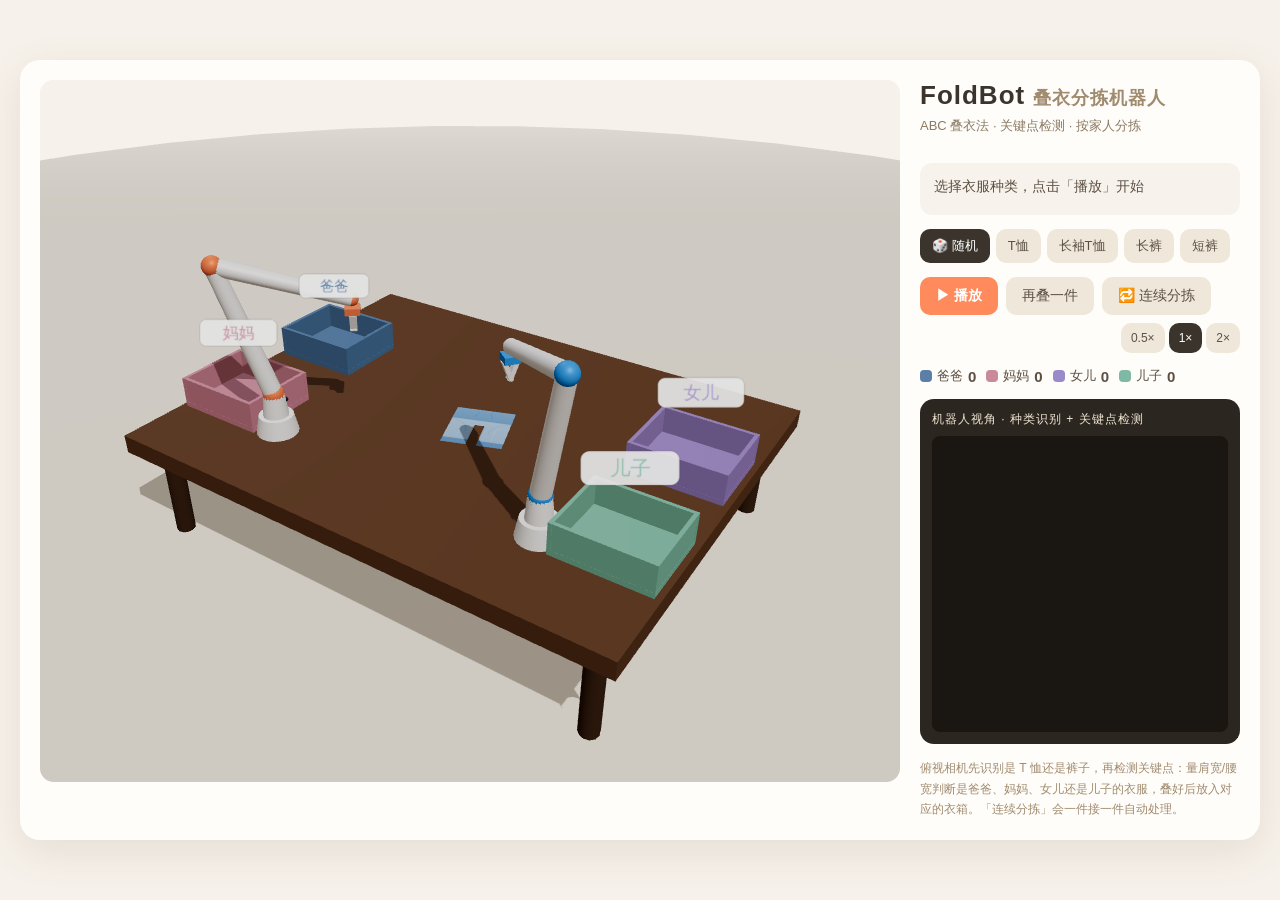
==== commit e6065c2d: "FoldBot v2: 多品类叠衣 + 按家人分拣 (爸爸/妈妈/女儿/儿子), 中英双语 README" ====
--- a/foldbot-standalone.html
+++ b/foldbot-standalone.html
@@ -3,36 +3,112 @@
 <head>
 <meta charset="UTF-8" />
 <meta name="viewport" content="width=device-width, initial-scale=1.0" />
-<title>FoldBot · 叠衣机器人</title>
-<link rel="stylesheet" href="style.css" />
+<title>FoldBot · 叠衣分拣机器人</title>
+<style>
+* { margin: 0; padding: 0; box-sizing: border-box; }
+html, body { height: 100%; }
+body {
+  font-family: -apple-system, "PingFang SC", "Microsoft YaHei", sans-serif;
+  background: #f6f1ea; color: #3a342c;
+  display: flex; align-items: center; justify-content: center;
+  min-height: 100vh; padding: 20px;
+}
+#app {
+  display: flex; gap: 20px; width: min(1280px, 100%);
+  background: #fffdf9; border-radius: 20px; padding: 20px;
+  box-shadow: 0 12px 40px rgba(120, 90, 60, 0.12);
+}
+#stage { flex: 1; min-width: 0; }
+#scene { width: 100%; height: min(78vh, 720px); display: block; border-radius: 14px; background: #f6f1ea; }
+#panel { width: 320px; flex-shrink: 0; display: flex; flex-direction: column; gap: 14px; }
+h1 { font-size: 26px; letter-spacing: 1px; }
+h1 span { font-size: 18px; color: #a08b6f; font-weight: 600; }
+.sub { color: #8a7a64; font-size: 13px; margin-top: -8px; }
+#steps { display: flex; gap: 8px; }
+.pill {
+  flex: 1; text-align: center; padding: 10px 0; border-radius: 12px;
+  background: #f1ece2; color: #8a7a64; font-size: 14px; transition: all 0.25s;
+}
+.pill b {
+  display: inline-block; width: 22px; height: 22px; line-height: 22px; border-radius: 50%;
+  background: #d8cbb6; color: #fff; font-size: 13px; margin-right: 6px;
+}
+.pill.active { background: #fff4e0; color: #b0781f; box-shadow: inset 0 0 0 2px #f0c96a; }
+.pill.active b { background: #f0b429; }
+.pill.done { background: #e8f5e9; color: #2e7d32; }
+.pill.done b { background: #66bb6a; }
+#status {
+  min-height: 52px; padding: 12px 14px; border-radius: 12px;
+  background: #f7f3ec; font-size: 14px; line-height: 1.6; color: #5c5044;
+}
+#controls { display: flex; gap: 8px; align-items: center; flex-wrap: wrap; }
+#kindpicker { display: flex; gap: 6px; flex-wrap: wrap; }
+#kindpicker button { padding: 8px 12px; font-size: 13px; }
+#kindpicker button.on { background: #3a342c; color: #fff; }
+#btnSort.on { background: #3a86ff; color: #fff; }
+#bins { display: flex; gap: 10px; flex-wrap: wrap; }
+.bincount { font-size: 13px; color: #5c5044; display: flex; align-items: center; gap: 5px; }
+.bincount i { width: 12px; height: 12px; border-radius: 4px; display: inline-block; }
+.bincount b { font-size: 15px; }
+button {
+  border: none; border-radius: 10px; padding: 10px 16px; font-size: 14px;
+  background: #efe8da; color: #5c5044; cursor: pointer; transition: all 0.2s;
+}
+button:hover { background: #e5dac5; }
+button.primary { background: #ff8a5c; color: #fff; font-weight: 700; }
+button.primary:hover { background: #f0753f; }
+#speed { display: flex; gap: 4px; margin-left: auto; }
+#speed button { padding: 8px 10px; font-size: 12px; }
+#speed button.on { background: #3a342c; color: #fff; }
+#eyepanel { background: #2b2620; border-radius: 14px; padding: 12px; }
+.eyelabel { color: #f0e6d4; font-size: 12px; margin-bottom: 8px; letter-spacing: 1px; }
+#inset { width: 100%; border-radius: 8px; display: block; background: #1a1712; }
+.note { font-size: 12px; color: #a08b6f; line-height: 1.7; }
+@media (max-width: 900px) {
+  #app { flex-direction: column; }
+  #panel { width: 100%; }
+  #scene { height: 52vh; }
+}
+
+</style>
 
 </head>
 <body>
 <div id="app">
   <div id="stage"><canvas id="scene"></canvas></div>
   <aside id="panel">
-    <h1>FoldBot <span>叠衣机器人</span></h1>
-    <p class="sub">ABC 三点叠衣法 · 关键点检测驱动</p>
-    <div id="steps">
-      <div class="pill" id="stepA"><b>A</b>感知</div>
-      <div class="pill" id="stepB"><b>B</b>翻折</div>
-      <div class="pill" id="stepC"><b>C</b>对折</div>
+    <h1>FoldBot <span>叠衣分拣机器人</span></h1>
+    <p class="sub">ABC 叠衣法 · 关键点检测 · 按家人分拣</p>
+    <div id="steps"></div>
+    <div id="status">选择衣服种类，点击「播放」开始</div>
+    <div id="kindpicker">
+      <button data-kind="random" class="on">🎲 随机</button>
+      <button data-kind="tee">T恤</button>
+      <button data-kind="tee-long">长袖T恤</button>
+      <button data-kind="pants-long">长裤</button>
+      <button data-kind="pants-short">短裤</button>
     </div>
-    <div id="status">点击「播放」开始叠衣</div>
     <div id="controls">
       <button id="btnPlay" class="primary">▶ 播放</button>
       <button id="btnAgain">再叠一件</button>
+      <button id="btnSort">🔁 连续分拣</button>
       <div id="speed">
         <button data-speed="0.5">0.5×</button>
         <button data-speed="1" class="on">1×</button>
         <button data-speed="2">2×</button>
       </div>
     </div>
+    <div id="bins">
+      <div class="bincount"><i style="background:#5b7fa6"></i>爸爸 <b id="c-dad">0</b></div>
+      <div class="bincount"><i style="background:#c98a9b"></i>妈妈 <b id="c-mom">0</b></div>
+      <div class="bincount"><i style="background:#9b8ac9"></i>女儿 <b id="c-daughter">0</b></div>
+      <div class="bincount"><i style="background:#7fb8a4"></i>儿子 <b id="c-son">0</b></div>
+    </div>
     <div id="eyepanel">
-      <div class="eyelabel">机器人视角 · 关键点检测</div>
+      <div class="eyelabel">机器人视角 · 种类识别 + 关键点检测</div>
       <canvas id="inset" width="320" height="320"></canvas>
     </div>
-    <p class="note">A=肩点 · B=中点 · C=下摆点 —— 全部来自俯视相机的实时检测，不是写死的坐标。每次「再叠一件」衣服都会随机换色、换位置、换角度。</p>
+    <p class="note">俯视相机先识别是 T 恤还是裤子，再检测关键点：量肩宽/腰宽判断是爸爸、妈妈、女儿还是儿子的衣服，叠好后放入对应的衣箱。「连续分拣」会一件接一件自动处理。</p>
   </aside>
 </div>
 <script type="module">
@@ -53178,7 +53254,7 @@
 }
 
 /** 按衣服主体色分割; 返回 Uint8 二值 mask(1=衣服) */
-function segmentShirt(img, rgb, thresh = 70) {
+function segmentShirt(img, rgb, thresh = 85) {
   const { width: w, height: h, data } = img;
   const t2 = thresh * thresh;
   const mask = new Uint8Array(w * h);
@@ -53361,134 +53437,368 @@
   };
 }
 
+/**
+ * 裤子关键点检测。裤子凸包 ~= {左右腰角, 左右裤脚}, 裆部是中央最深的凹点。
+ * 返回像素坐标 {waistL, waistR, crotch, cuffL, cuffR, contour, w, h}
+ */
+function findKeypointsPants(mask, w, h) {
+  const contour = outerBoundary(mask, w, h);
+  if (contour.length < 20) return null;
+  const hull = convexHull(contour);
+  // 四角: 对角极值
+  const waistL = argExtreme(contour, (x, y) => x + y, true);
+  const waistR = argExtreme(contour, (x, y) => (w - 1 - x) + y, true);
+  const cuffL = argExtreme(contour, (x, y) => x + (h - 1 - y), true);
+  const cuffR = argExtreme(contour, (x, y) => (w - 1 - x) + (h - 1 - y), true);
+  if (!waistL || !waistR || !cuffL || !cuffR) return null;
+  const cx = (waistL[0] + waistR[0]) / 2;
+  const waistW = Math.abs(waistR[0] - waistL[0]);
+  const waistTopY = Math.min(waistL[1], waistR[1]);
+  // 裆顶: 中央区域、腰线下方, y 最小 (最高) 的深凹点 = 裤腿槽的顶端
+  let crotchPt = null;
+  for (const [x, y] of contour) {
+    if (Math.abs(x - cx) > waistW * 0.3 || y < waistTopY + 8) continue;
+    let m = 1e9;
+    for (let i = 0; i < hull.length; i++) {
+      const a = hull[i], b = hull[(i + 1) % hull.length];
+      const d = segDist(x, y, a[0], a[1], b[0], b[1]);
+      if (d < m) m = d;
+    }
+    if (m > 10 && (!crotchPt || y < crotchPt[1])) crotchPt = [x, y];
+  }
+  if (!crotchPt) return null;
+  const crotch = { x: crotchPt[0], y: crotchPt[1] };
+  const P = (q) => ({ x: q[0], y: q[1] });
+  return {
+    waistL: P(waistL), waistR: P(waistR),
+    crotch,
+    cuffL: P(cuffL), cuffR: P(cuffR),
+    contour, w, h,
+  };
+}
+
+/** 輪廓点中使 fn 最小(或最大)的点 */
+function argExtreme(contour, fn, findMin = true) {
+  let best = null, bestV = findMin ? 1e18 : -1e18;
+  for (const [x, y] of contour) {
+    const v = fn(x, y);
+    if ((findMin && v < bestV) || (!findMin && v > bestV)) { bestV = v; best = [x, y]; }
+  }
+  return best;
+}
+
+/** 填充内部空洞 (与边界不连通的背景)；裆槽开口朝外，不会被填 */
+function fillHoles(mask, w, h) {
+  const seen = new Uint8Array(w * h);
+  const stack = [];
+  for (let x = 0; x < w; x++) { stack.push(x, (h - 1) * w + x); }
+  for (let y = 0; y < h; y++) { stack.push(y * w, y * w + w - 1); }
+  while (stack.length) {
+    const i = stack.pop();
+    if (seen[i] || mask[i]) continue;
+    seen[i] = 1;
+    const x = i % w, y = (i / w) | 0;
+    if (x > 0) stack.push(i - 1); if (x < w - 1) stack.push(i + 1);
+    if (y > 0) stack.push(i - w); if (y < h - 1) stack.push(i + w);
+  }
+  const out = new Uint8Array(w * h);
+  for (let i = 0; i < w * h; i++) out[i] = mask[i] || !seen[i] ? 1 : 0;
+  return out;
+}
+
+/**
+ * 衣服种类识别: 在衣服下半部逐行扫, 裤子的裆槽是深而连续的纵向缺口
+ * (多条水平线都被分成左右两段), T 恤下摆连续。返回 'pants' | 'shirt' | null
+ */
+function detectKind(mask, w, h) {
+  const fm = fillHoles(mask, w, h); // 填掉衣服图案造成的内洞; 裆槽开口朝外, 不受影响
+  let minY = h, maxY = 0, sumY = 0, n = 0;
+  for (let y = 0; y < h; y++)
+    for (let x = 0; x < w; x++)
+      if (fm[y * w + x]) { sumY += y; n++; if (y < minY) minY = y; if (y > maxY) maxY = y; }
+  if (n < 100) return null;
+  const cy = sumY / n, spanY = Math.max(1, maxY - minY);
+  let gapLines = 0;
+  // 从上往下扫中部和下半部 (短裤的裆槽在中上部, 长裤的槽深达下半部)
+  for (let y = Math.round(minY + spanY * 0.25); y <= maxY; y += 3) {
+    let gx0 = w, gx1 = 0;
+    for (let x = 0; x < w; x++) if (fm[y * w + x]) { if (x < gx0) gx0 = x; if (x > gx1) gx1 = x; }
+    if (gx1 <= gx0) continue;
+    const gcx = (gx0 + gx1) / 2, gw = gx1 - gx0;
+    const runs = [];
+    let start = -1;
+    for (let x = 0; x < w; x++) {
+      if (fm[y * w + x]) { if (start < 0) start = x; }
+      else if (start >= 0) { if (x - start > 4) runs.push([start, x]); start = -1; }
+    }
+    if (start >= 0 && w - start > 4) runs.push([start, w]);
+    for (let i = 1; i < runs.length; i++) {
+      const gapC = (runs[i][0] + runs[i - 1][1]) / 2;
+      if (runs[i][0] - runs[i - 1][1] > 5 && Math.abs(gapC - gcx) < gw * 0.25) { gapLines++; break; }
+    }
+  }
+  // 裆槽纵深超过衣服高度 20% -> 裤子 (袖子旋转伪影只有几个像素深)
+  return (gapLines * 3 > spanY * 0.20) ? 'pants' : 'shirt';
+}
+
 
 // ===== planner.js =====
-// planner.js — 折叠规划纯数学 (无 THREE), 输入世界坐标关键点, 输出两步折叠参数与手臂目标点
-// k: {A,B,C,sleeveL,sleeveR,hemL,hemR,shoulderL,shoulderR} 每点 {x,y,z}
+// planner.js — 折叠规划纯数学 (无 THREE)。
+// 输入世界坐标关键点, 输出统一格式的折叠计划:
+// plan = { folds: [step...], markers: [{name,x,y,z,color,label}], up, right }
+// step = { params:{px,pz,dx,dz,foldSign,axisH,duration}, label, status,
+//          grab:{x,y,z}, grabArm:'L'|'R', press:{x,y,z}, pressArm:'L'|'R',
+//          track?:{name, p} }  // track: 随布移动的标记
 
 const norm2 = (v) => { const l = Math.hypot(v.x, v.z) || 1; return { x: v.x / l, z: v.z / l }; };
-
+// 某折叠完成后一点的位置 (t=1)
+const afterFold = (f, p) => sideOfLine(f.px, f.pz, f.dx, f.dz, p.x, p.z) * f.foldSign > 0
+  ? foldPointVert(f.px, f.pz, f.dx, f.dz, f.axisH, f.foldSign, 1, p.x, p.y, p.z)
+  : { ...p };
+
+/** T恤: B步沿 ABC 线翻折左侧, C步下摆上翻对折 */
 function planFolds(k) {
   const hemMid = { x: (k.hemL.x + k.hemR.x) / 2, y: 0.002, z: (k.hemL.z + k.hemR.z) / 2 };
   const topMid = { x: (k.shoulderL.x + k.shoulderR.x) / 2, z: (k.shoulderL.z + k.shoulderR.z) / 2 };
-  const up = norm2({ x: topMid.x - hemMid.x, z: topMid.z - hemMid.z });       // 衫朝向(摆->领)
-  const right = norm2({ x: k.sleeveR.x - k.sleeveL.x, z: k.sleeveR.z - k.sleeveL.z }); // 衫横向
-  // B步: 沿过 A、方向 up 的直线翻折左侧
+  const up = norm2({ x: topMid.x - hemMid.x, z: topMid.z - hemMid.z });
+  const right = norm2({ x: k.sleeveR.x - k.sleeveL.x, z: k.sleeveR.z - k.sleeveL.z });
   const s1 = sideOfLine(k.A.x, k.A.z, up.x, up.z, k.sleeveL.x, k.sleeveL.z);
   const fold1 = { px: k.A.x, pz: k.A.z, dx: up.x, dz: up.z, foldSign: s1 >= 0 ? 1 : -1, axisH: 0.008, duration: 1.6 };
   const grabTip = { x: k.sleeveL.x, y: 0.002, z: k.sleeveL.z };
-  // C步: 下摆两角点的折后位置 -> 下摆中点折后位置 -> 沿过 B、方向 right 的直线翻折下摆侧
-  const t1 = (p) => sideOfLine(fold1.px, fold1.pz, fold1.dx, fold1.dz, p.x, p.z) * fold1.foldSign > 0
-    ? foldPointVert(fold1.px, fold1.pz, fold1.dx, fold1.dz, fold1.axisH, fold1.foldSign, 1, p.x, p.y, p.z)
-    : { ...p };
-  const hemLF = t1(k.hemL), hemRF = t1(k.hemR);
+  const hemLF = afterFold(fold1, k.hemL), hemRF = afterFold(fold1, k.hemR);
   const hemMidF = { x: (hemLF.x + hemRF.x) / 2, y: Math.max(hemLF.y, hemRF.y) + 0.015, z: (hemLF.z + hemRF.z) / 2 };
   const s2 = sideOfLine(k.B.x, k.B.z, right.x, right.z, hemMidF.x, hemMidF.z);
   const fold2 = { px: k.B.x, pz: k.B.z, dx: right.x, dz: right.z, foldSign: s2 >= 0 ? 1 : -1, axisH: 0.014, duration: 1.5 };
-  // 按压点: 折痕上往保持侧偏移 (右臂按 C, 左臂按 B)
   const keep1 = norm2({ x: k.C.x - k.sleeveL.x, z: k.C.z - k.sleeveL.z });
   const pressC = { x: k.C.x + keep1.x * 0.05, y: 0.03, z: k.C.z + keep1.z * 0.05 };
   const keep2 = norm2({ x: k.B.x - hemMidF.x, z: k.B.z - hemMidF.z });
   const pressB = { x: k.B.x + keep2.x * 0.05, y: 0.04, z: k.B.z + keep2.z * 0.05 };
-  return { fold1, fold2, pressC, pressB, grabTip, grabHem: { ...hemMidF }, hemMidF, up, right, hemMid };
+  const folds = [
+    {
+      params: fold1, label: '翻折', status: 'B·翻折 — 左臂抓袖口, 沿 ABC 线翻折',
+      grab: grabTip, grabArm: 'L', press: pressC, pressArm: 'R',
+    },
+    {
+      params: fold2, label: '对折', status: 'C·对折 — 右臂抓下摆, 上翻对折',
+      grab: { ...hemMidF }, grabArm: 'R', press: pressB, pressArm: 'L',
+      track: { name: 'C', p: { x: k.C.x, y: 0.002, z: k.C.z } },
+    },
+  ];
+  const markers = [
+    { name: 'A', x: k.A.x, y: k.A.y, z: k.A.z, color: '#ff5252', label: 'A' },
+    { name: 'B', x: k.B.x, y: k.B.y, z: k.B.z, color: '#ff9f1c', label: 'B' },
+    { name: 'C', x: k.C.x, y: k.C.y, z: k.C.z, color: '#3a86ff', label: 'C' },
+  ];
+  return { folds, markers, up, right };
 }
 
-
-// ===== app.js =====
-// app.js — FoldBot 虚拟叠衣机器人 (Three.js)
-// 流程: A·感知(俯视相机 + vision.js 关键点检测) -> B·翻折(沿 ABC 线) -> C·对折
-
-
-
-
-
-// ---------- 常量 ----------
-const L1 = 0.72, L2 = 0.66, SHOULDER_H = 0.22;
-const TOOL_DROP = 0.17; // 腕点到指尖的垂直距离 (夹爪竖直朝下)
-const ARM_L_BASE = { x: -0.78, z: 0.62 }, ARM_R_BASE = { x: 0.78, z: 0.62 };
-const HOME_L = { x: -0.45, y: 0.55, z: 0.35 }, HOME_R = { x: 0.45, y: 0.55, z: 0.35 };
-const CAP = 320, CAP_S = 1.75; // 俯视相机分辨率 / 视野边长(世界单位)
-const SHIRT_W = 1.24, SHIRT_H = 1.0;
-
-// ---------- 渲染器 / 场景 ----------
-const canvas = document.getElementById('scene');
-const renderer = new THREE.WebGLRenderer({ canvas, antialias: true });
-renderer.setPixelRatio(Math.min(devicePixelRatio, 2));
-renderer.shadowMap.enabled = true;
-renderer.shadowMap.type = THREE.PCFSoftShadowMap;
-renderer.toneMapping = THREE.ACESFilmicToneMapping;
-
-const scene = new THREE.Scene();
-scene.background = new THREE.Color(0xf6f1ea);
-scene.fog = new THREE.Fog(0xf6f1ea, 9, 18);
-
-const camera = new THREE.PerspectiveCamera(42, 1, 0.1, 100);
-camera.position.set(2.3, 2.5, 3.4);
-camera.lookAt(0, -0.05, 0);
-
-scene.add(new THREE.HemisphereLight(0xfff6ea, 0xd8c9b8, 0.85));
-const key = new THREE.DirectionalLight(0xffffff, 1.5);
-key.position.set(3, 5, 2);
-key.castShadow = true;
-key.shadow.mapSize.set(2048, 2048);
-key.shadow.camera.left = -2.5; key.shadow.camera.right = 2.5;
-key.shadow.camera.top = 2.5; key.shadow.camera.bottom = -2.5;
-key.shadow.bias = -0.0005;
-scene.add(key);
-const fill = new THREE.DirectionalLight(0xdfe8ff, 0.35);
-fill.position.set(-3, 2.5, -2);
-scene.add(fill);
-
-// ---------- 地面 / 桌子 ----------
-{
-  const ground = new THREE.Mesh(
-    new THREE.CircleGeometry(9, 48),
-    new THREE.MeshStandardMaterial({ color: 0xece4d6, roughness: 1 })
-  );
-  ground.rotation.x = -Math.PI / 2; ground.position.y = -0.62; ground.receiveShadow = true;
-  scene.add(ground);
-  const wood = new THREE.MeshStandardMaterial({ color: 0xcfa878, roughness: 0.75 });
-  const top = new THREE.Mesh(new THREE.BoxGeometry(2.8, 0.1, 2.2), wood);
-  top.position.y = -0.05; top.castShadow = top.receiveShadow = true; scene.add(top);
-  const legG = new THREE.CylinderGeometry(0.05, 0.05, 0.52, 12);
-  const legM = new THREE.MeshStandardMaterial({ color: 0xb08d5f, roughness: 0.8 });
-  for (const [lx, lz] of [[-1.25, -0.95], [1.25, -0.95], [-1.25, 0.95], [1.25, 0.95]]) {
-    const leg = new THREE.Mesh(legG, legM);
-    leg.position.set(lx, -0.36, lz); leg.castShadow = true; scene.add(leg);
+/**
+ * 按关键点测量的尺寸判定衣服归属 (爸爸/妈妈/女儿/儿子)。
+ * kind: 'shirt'|'pants'; k: 世界坐标关键点。
+ * 返回 {owner, metric, metricName}
+ */
+function classifyOwner(kind, k) {  let m, name;
+  if (kind === 'shirt') {
+    m = Math.hypot(k.shoulderR.x - k.shoulderL.x, k.shoulderR.z - k.shoulderL.z);
+    name = '肩宽';
+    if (m >= 0.69) return { owner: 'dad', metric: m, metricName: name };
+    if (m >= 0.595) return { owner: 'mom', metric: m, metricName: name };
+    if (m >= 0.50) return { owner: 'daughter', metric: m, metricName: name };
+    return { owner: 'son', metric: m, metricName: name };
   }
+  m = Math.hypot(k.waistR.x - k.waistL.x, k.waistR.z - k.waistL.z);
+  name = '腰宽';
+  if (m >= 0.52) return { owner: 'dad', metric: m, metricName: name };
+  if (m >= 0.44) return { owner: 'mom', metric: m, metricName: name };
+  if (m >= 0.36) return { owner: 'daughter', metric: m, metricName: name };
+  return { owner: 'son', metric: m, metricName: name };
 }
 
-// ---------- T 恤纹理 ----------
-const PASTELS = [
-  { h: 340, rgb: { r: 255, g: 217, b: 232 } }, // 粉
-  { h: 150, rgb: { r: 191, g: 232, b: 210 } }, // 薄荷
-  { h: 205, rgb: { r: 191, g: 222, b: 245 } }, // 天空
-  { h: 270, rgb: { r: 221, g: 207, b: 240 } }, // 薰衣草
-  { h: 40, rgb: { r: 250, g: 235, b: 200 } },  // 奶油
-];
+/**
+ * 裤子: 先左右对折(左腿折向右), 再按长度折叠:
+ *   tri  (成人长裤): 下三分之一上折, 上三分之一回折
+ *   bi   (成人短裤/儿童长裤): 对折
+ *   none (儿童短裤): 不折
+ * k: {waistL, waistR, crotch, cuffL, cuffR} 世界坐标
+ */
+function planPantsFolds(k, mode) {
+  const waistC = { x: (k.waistL.x + k.waistR.x) / 2, y: 0.002, z: (k.waistL.z + k.waistR.z) / 2 };
+  const cuffC = { x: (k.cuffL.x + k.cuffR.x) / 2, y: 0.002, z: (k.cuffL.z + k.cuffR.z) / 2 };
+  const up = norm2({ x: waistC.x - cuffC.x, z: waistC.z - cuffC.z }); // 指向腰
+  const right = norm2({ x: k.cuffR.x - k.cuffL.x, z: k.cuffR.z - k.cuffL.z });
+  const folds = [];
+  // B步: 左右对折
+  const s1 = sideOfLine(waistC.x, waistC.z, up.x, up.z, k.cuffL.x, k.cuffL.z);
+  const f1 = { px: waistC.x, pz: waistC.z, dx: up.x, dz: up.z, foldSign: s1 >= 0 ? 1 : -1, axisH: 0.006, duration: 1.6 };
+  const keepSide1 = norm2({ x: k.cuffR.x - k.cuffL.x, z: k.cuffR.z - k.cuffL.z });
+  const cuffL0 = { x: k.cuffL.x, y: 0.002, z: k.cuffL.z };
+  // 按压点: 折痕中部偏裤脚处, 往保持侧偏移 (右臂按压, 恒可达)
+  const midC = {
+    x: waistC.x + (cuffC.x - waistC.x) * 0.55, y: 0.03,
+    z: waistC.z + (cuffC.z - waistC.z) * 0.55,
+  };
+  folds.push({
+    params: f1, label: '对折', status: 'B·对折 — 左臂抓裤脚, 右臂按住中部, 左右对折',
+    grab: { ...cuffL0 }, grabArm: 'L',
+    press: { x: midC.x + keepSide1.x * 0.045, y: 0.03, z: midC.z + keepSide1.z * 0.045 }, pressArm: 'R',
+    track: { name: 'cuff', p: { ...cuffL0 } },
+  });
+  const cuffLF = afterFold(f1, k.cuffL);
+  const waistLF = afterFold(f1, k.waistL);
+  const waistMidF = { x: (waistLF.x + k.waistR.x) / 2, y: 0.002, z: (waistLF.z + k.waistR.z) / 2 };
+  const cuffMidF = { x: (cuffLF.x + k.cuffR.x) / 2, y: Math.max(cuffLF.y, k.cuffR.y) + 0.012, z: (cuffLF.z + k.cuffR.z) / 2 };
+  const markers = [
+    { name: 'waist', x: waistC.x, y: waistC.y, z: waistC.z, color: '#ff5252', label: '腰' },
+    { name: 'crotch', x: k.crotch.x, y: 0.002, z: k.crotch.z, color: '#ff9f1c', label: '裆' },
+    { name: 'cuff', x: k.cuffL.x, y: 0.002, z: k.cuffL.z, color: '#3a86ff', label: '裤脚' },
+  ];
+  if (mode !== 'none') {
+    // C步: 裤脚上翻 (bi: 对折; tri: 下三分之一上折)
+    const frac = mode === 'tri' ? 1 / 3 : 1 / 2;
+    const cp = {
+      x: cuffMidF.x + (waistMidF.x - cuffMidF.x) * frac, y: 0.012,
+      z: cuffMidF.z + (waistMidF.z - cuffMidF.z) * frac,
+    };
+    const s2 = sideOfLine(cp.x, cp.z, right.x, right.z, cuffMidF.x, cuffMidF.z);
+    const f2 = { px: cp.x, pz: cp.z, dx: right.x, dz: right.z, foldSign: s2 >= 0 ? 1 : -1, axisH: 0.012, duration: 1.5 };
+    const keep2 = norm2({ x: waistMidF.x - cp.x, z: waistMidF.z - cp.z });
+    // 按压点: 折痕上往保持侧偏移, 再往左臂方向移半个半宽, 保证左臂够得着
+    const foldedHW = Math.abs(k.waistR.x - k.waistL.x) / 2;
+    const press2 = {
+      x: cp.x - right.x * foldedHW * 0.5 + keep2.x * 0.04, y: 0.035,
+      z: cp.z - right.z * foldedHW * 0.5 + keep2.z * 0.04,
+    };
+    folds.push({
+      params: f2, label: mode === 'tri' ? '三折①' : '折叠',
+      status: mode === 'tri' ? 'C·三折 — 右臂抓裤脚, 下三分之一上折' : 'C·折叠 — 右臂抓裤脚, 上翻对折',
+      grab: { ...cuffMidF }, grabArm: 'R', press: press2, pressArm: 'L',
+      track: { name: 'cuff', p: { ...cuffLF } },
+    });
+    if (mode === 'tri') {
+      // D步: 上三分之一回折 (抓腰身中部, 避免手臂过伸)
+      const cpB = {
+        x: cuffMidF.x + (waistMidF.x - cuffMidF.x) * (2 / 3), y: 0.018,
+        z: cuffMidF.z + (waistMidF.z - cuffMidF.z) * (2 / 3),
+      };
+      const s3 = sideOfLine(cpB.x, cpB.z, right.x, right.z, waistMidF.x, waistMidF.z);
+      const f3 = { px: cpB.x, pz: cpB.z, dx: right.x, dz: right.z, foldSign: s3 >= 0 ? 1 : -1, axisH: 0.018, duration: 1.5 };
+      const grabB = {
+        x: waistMidF.x + (cpB.x - waistMidF.x) * 0.5, y: 0.002,
+        z: waistMidF.z + (cpB.z - waistMidF.z) * 0.5,
+      };
+      const keep3 = norm2({ x: cpB.x - waistMidF.x, z: cpB.z - waistMidF.z }); // 指向中部(保持侧)
+      // 按压点取折痕偏左一段, 让左臂够得着
+      const press3 = {
+        x: cpB.x - right.x * 0.18 + keep3.x * 0.04, y: 0.04,
+        z: cpB.z - right.z * 0.18 + keep3.z * 0.04,
+      };
+      folds.push({
+        params: f3, label: '三折②', status: 'D·三折 — 右臂抓腰身, 上三分之一回折',
+        grab: grabB, grabArm: 'R', press: press3, pressArm: 'L',
+      });
+    }
+  }
+  return { folds, markers, up, right };
+}
+
+/**
+ * 从裤子关键点判断长/短裤: 腰到脚的长度 vs 腰宽。
+ * k: {waistL, waistR, crotch, cuffL, cuffR} 世界坐标。返回 'long'|'short'
+ */
+function detectPantsLength(k) {
+  const waistC = { x: (k.waistL.x + k.waistR.x) / 2, z: (k.waistL.z + k.waistR.z) / 2 };
+  const cuffC = { x: (k.cuffL.x + k.cuffR.x) / 2, z: (k.cuffL.z + k.cuffR.z) / 2 };
+  const H = Math.hypot(cuffC.x - waistC.x, cuffC.z - waistC.z);
+  const Wd = Math.hypot(k.waistR.x - k.waistL.x, k.waistR.z - k.waistL.z);
+  return (H / Math.max(1e-6, Wd) > 1.4) ? 'long' : 'short';
+}
+
+
+// ===== garments.js =====
+// garments.js — 服装建模 (Three.js)。
+// 一家四口: 爸爸 / 妈妈 / 大女儿 / 小儿子; 种类: T恤 / 长袖T恤 / 长裤 / 短裤。
+// buildGarmentMesh(kindKey, ownerKey) 返回烘焙好摆放的网格, 调用方负责加进场景。
+
+const OWNERS = {
+  dad: { label: '爸爸', binColor: 0x5b7fa6 },
+  mom: { label: '妈妈', binColor: 0xc98a9b },
+  daughter: { label: '女儿', binColor: 0x9b8ac9 },
+  son: { label: '儿子', binColor: 0x7fb8a4 },
+};
+const OWNER_KEYS = Object.keys(OWNERS);
+const isAdult = (owner) => owner === 'dad' || owner === 'mom';
+
+const KINDS = {
+  'tee': { kind: 'shirt', sleeve: 'short', label: 'T恤' },
+  'tee-long': { kind: 'shirt', sleeve: 'long', label: '长袖T恤' },
+  'pants-long': { kind: 'pants', length: 'long', label: '长裤' },
+  'pants-short': { kind: 'pants', length: 'short', label: '短裤' },
+};
+const KIND_KEYS = Object.keys(KINDS);
+
+// hsl -> rgb (0-255), 与 canvas 纹理 fillStyle 用的基色保持一致
+function hslToRgb(h, s, l) {
+  s /= 100; l /= 100;
+  const c = (1 - Math.abs(2 * l - 1)) * s;
+  const x = c * (1 - Math.abs(((h / 60) % 2) - 1));
+  const m = l - c / 2;
+  let r, g, b;
+  if (h < 60) [r, g, b] = [c, x, 0];
+  else if (h < 120) [r, g, b] = [x, c, 0];
+  else if (h < 180) [r, g, b] = [0, c, x];
+  else if (h < 240) [r, g, b] = [0, x, c];
+  else if (h < 300) [r, g, b] = [x, 0, c];
+  else [r, g, b] = [c, 0, x];
+  return { r: Math.round((r + m) * 255), g: Math.round((g + m) * 255), b: Math.round((b + m) * 255) };
+}
+
+const PASTELS = [340, 150, 205, 270, 40, 210, 95]; // 色相环
+
+// 每人身材 -> T恤缩放 (基准 1.24)
+const SHIRT_SCALE = { dad: 1.06, mom: 0.92, daughter: 0.78, son: 0.64 };
+// 每人身材 -> 裤子尺寸
+const PANTS_DIMS = {
+  dad: { waistHW: 0.28, waistH: 0.15, gap: 0.038, crotchDrop: 0.065, legLong: 0.95, legShort: 0.42 },
+  mom: { waistHW: 0.24, waistH: 0.14, gap: 0.034, crotchDrop: 0.060, legLong: 0.88, legShort: 0.38 },
+  daughter: { waistHW: 0.20, waistH: 0.12, gap: 0.030, crotchDrop: 0.055, legLong: 0.62, legShort: 0.28 },
+  son: { waistHW: 0.16, waistH: 0.11, gap: 0.026, crotchDrop: 0.050, legLong: 0.55, legShort: 0.24 },
+};
+
+/** 裤子折叠方式: 大人长裤三折, 大人短裤/小孩长裤对折, 小孩短裤不折 */
+function pantsFoldMode(owner, length) {
+  if (isAdult(owner)) return length === 'long' ? 'tri' : 'bi';
+  return length === 'long' ? 'bi' : 'none';
+}
+
+// ---------- T 恤纹理 (scale 缩放版型) ----------
 const TEX_W = 1024, TEX_H = 832;
-const TX = (sx) => ((sx + 0.62) / SHIRT_W) * TEX_W;
-const TY = (sy) => (0.5 - sy) * TEX_H;
-
-function drawShirt(hue) {
+function drawShirt(hue, sleeve, scale) {
+  const W = 1.24 * scale, H = 1.0 * scale, S = scale;
   const c = document.createElement('canvas'); c.width = TEX_W; c.height = TEX_H;
   const x = c.getContext('2d');
+  const TX = (sx) => ((sx + W / 2) / W) * TEX_W;
+  const TY = (sy) => (0.5 - sy / H) * TEX_H;
   const base = `hsl(${hue},65%,80%)`, dark = `hsl(${hue},55%,64%)`, deep = `hsl(${hue},50%,52%)`;
   x.fillStyle = base;
   const rect = (x0, x1, y0, y1) => { x.beginPath(); x.rect(TX(x0), TY(y1), TX(x1) - TX(x0), TY(y0) - TY(y1)); x.fill(); };
-  rect(-0.42, 0.42, -0.31, 0.31);       // 身体
-  rect(-0.62, -0.42, 0.03, 0.27);       // 左袖
-  rect(0.42, 0.62, 0.03, 0.27);         // 右袖
-  // 袖缝线
+  const sleeveOut = (sleeve === 'long' ? 0.82 : 0.62) * S;
+  const sh = 0.42 * S; // 肩半宽
+  rect(-sh, sh, -0.31 * S, 0.31 * S);
+  rect(-sleeveOut, -sh, 0.03 * S, 0.27 * S);
+  rect(sh, sleeveOut, 0.03 * S, 0.27 * S);
+  if (sleeve === 'long') {
+    x.fillStyle = dark;
+    rect(-sleeveOut, -sleeveOut + 0.07 * S, 0.03 * S, 0.27 * S);
+    rect(sleeveOut - 0.07 * S, sleeveOut, 0.03 * S, 0.27 * S);
+    x.fillStyle = base;
+  }
   x.strokeStyle = dark; x.lineWidth = 4;
-  for (const sx of [-0.42, 0.42]) { x.beginPath(); x.moveTo(TX(sx), TY(0.27)); x.lineTo(TX(sx), TY(0.03)); x.stroke(); }
-  // 领口罗纹 (带一点凹陷, 真实衣物既视感)
+  for (const sx of [-sh, sh]) { x.beginPath(); x.moveTo(TX(sx), TY(0.27 * S)); x.lineTo(TX(sx), TY(0.03 * S)); x.stroke(); }
   x.strokeStyle = dark; x.lineWidth = 15; x.lineCap = 'round';
-  x.beginPath(); x.moveTo(TX(-0.14), TY(0.305)); x.quadraticCurveTo(TX(0), TY(0.235), TX(0.14), TY(0.305)); x.stroke();
+  x.beginPath(); x.moveTo(TX(-0.14 * S), TY(0.305 * S)); x.quadraticCurveTo(TX(0), TY(0.235 * S), TX(0.14 * S), TY(0.305 * S)); x.stroke();
   x.strokeStyle = deep; x.lineWidth = 4;
-  x.beginPath(); x.moveTo(TX(-0.14), TY(0.305)); x.quadraticCurveTo(TX(0), TY(0.235), TX(0.14), TY(0.305)); x.stroke();
-  // 胸口小机器人图案
-  const cx = TX(0), cyy = TY(0.03), s = TEX_W / SHIRT_W; // s: 每世界单位像素数
+  x.beginPath(); x.moveTo(TX(-0.14 * S), TY(0.305 * S)); x.quadraticCurveTo(TX(0), TY(0.235 * S), TX(0.14 * S), TY(0.305 * S)); x.stroke();
+  const cx = TX(0), cyy = TY(0.03 * S), s = TEX_W / W;
   x.fillStyle = dark;
   x.beginPath(); x.roundRect(cx - 0.085 * s, cyy - 0.065 * s, 0.17 * s, 0.13 * s, 0.04 * s); x.fill();
   x.strokeStyle = deep; x.lineWidth = 5;
@@ -53502,53 +53812,269 @@
   x.beginPath(); x.arc(cx + 0.035 * s, cyy - 0.01 * s, 0.009 * s, 0, 7); x.fill();
   x.strokeStyle = '#334'; x.lineWidth = 4;
   x.beginPath(); x.arc(cx, cyy + 0.015 * s, 0.025 * s, 0.3, Math.PI - 0.3); x.stroke();
-  // 柔和明暗
   const grad = x.createLinearGradient(0, 0, 0, TEX_H);
   grad.addColorStop(0, 'rgba(255,255,255,0.10)'); grad.addColorStop(1, 'rgba(0,0,0,0.05)');
   x.fillStyle = grad; x.fillRect(0, 0, TEX_W, TEX_H);
   const tex = new THREE.CanvasTexture(c);
-  tex.colorSpace = THREE.SRGBColorSpace;
-  tex.anisotropy = 4;
-  return tex;
+  tex.colorSpace = THREE.SRGBColorSpace; tex.anisotropy = 4;
+  return { tex, W, H };
 }
 
-// ---------- T 恤网格 (随机摆放, 烘焙到顶点) ----------
-let shirt = null; // {mesh, base:Float32Array, cx, cz, rgb}
-function buildShirt() {
-  if (shirt) { scene.remove(shirt.mesh); shirt.mesh.geometry.dispose(); shirt.mesh.material.map.dispose(); shirt.mesh.material.dispose(); }
-  const pastel = PASTELS[(Math.random() * PASTELS.length) | 0];
-  const geo = new THREE.PlaneGeometry(SHIRT_W, SHIRT_H, 56, 44);
+// ---------- 裤子 ----------
+function pantsDims(owner, length) {
+  const d = PANTS_DIMS[owner];
+  return { ...d, legLen: length === 'long' ? d.legLong : d.legShort };
+}
+function pantsPolygon(owner, length) {
+  const dims = pantsDims(owner, length);
+  const { waistHW, waistH, legLen, gap, crotchDrop } = dims;
+  const H = waistH + legLen, top = H / 2, waistBot = top - waistH;
+  const crotchY = waistBot - crotchDrop, bot = -H / 2;
+  return {
+    W: waistHW * 2, H, dims,
+    pts: [
+      [-waistHW, top], [waistHW, top], [waistHW, waistBot], [waistHW, bot],
+      [gap, bot], [gap, crotchY], [-gap, crotchY], [-gap, bot],
+      [-waistHW, bot], [-waistHW, waistBot],
+    ],
+  };
+}
+function drawPants(hue, owner, length) {
+  const { W, H, pts, dims } = pantsPolygon(owner, length);
+  const TW = 512, TH = Math.round(512 * H / W);
+  const c = document.createElement('canvas'); c.width = TW; c.height = TH;
+  const x = c.getContext('2d');
+  const TX = (gx) => ((gx + W / 2) / W) * TW;
+  const TY = (gy) => (0.5 - gy / H) * TH;
+  const base = `hsl(${hue},60%,78%)`, dark = `hsl(${hue},50%,62%)`, deep = `hsl(${hue},45%,50%)`;
+  x.fillStyle = base;
+  x.beginPath();
+  pts.forEach(([gx, gy], i) => (i ? x.lineTo(TX(gx), TY(gy)) : x.moveTo(TX(gx), TY(gy))));
+  x.closePath(); x.fill();
+  const top = H / 2, waistBot = top - dims.waistH, bot = -H / 2;
+  x.fillStyle = dark;
+  x.beginPath();
+  x.moveTo(TX(-dims.waistHW), TY(top)); x.lineTo(TX(dims.waistHW), TY(top));
+  x.lineTo(TX(dims.waistHW), TY(waistBot)); x.lineTo(TX(-dims.waistHW), TY(waistBot));
+  x.closePath(); x.fill();
+  x.strokeStyle = deep; x.lineWidth = 3;
+  x.beginPath(); x.moveTo(TX(-dims.waistHW), TY(waistBot)); x.lineTo(TX(dims.waistHW), TY(waistBot)); x.stroke();
+  x.strokeStyle = deep; x.lineWidth = 4; x.lineCap = 'round';
+  for (const dx of [-0.03, 0.03]) {
+    x.beginPath(); x.moveTo(TX(dx), TY(top - 0.02)); x.lineTo(TX(dx * 1.6), TY(top - 0.075)); x.stroke();
+  }
+  x.strokeStyle = dark; x.lineWidth = 3;
+  for (const sgn of [-1, 1]) {
+    x.beginPath();
+    x.moveTo(TX(sgn * dims.waistHW), TY(waistBot - 0.01));
+    x.quadraticCurveTo(TX(sgn * (dims.waistHW - 0.09)), TY(waistBot - 0.02), TX(sgn * (dims.waistHW - 0.10)), TY(waistBot - 0.12));
+    x.stroke();
+  }
+  x.strokeStyle = 'rgba(255,255,255,0.35)'; x.lineWidth = 3;
+  for (const sgn of [-1, 1]) {
+    const lx = sgn * (dims.gap + dims.waistHW) / 2;
+    x.beginPath(); x.moveTo(TX(lx), TY(waistBot - 0.05)); x.lineTo(TX(lx), TY(bot + 0.06)); x.stroke();
+  }
+  x.fillStyle = dark;
+  for (const sgn of [-1, 1]) {
+    x.beginPath();
+    x.moveTo(TX(sgn * dims.waistHW), TY(bot)); x.lineTo(TX(sgn * dims.gap), TY(bot));
+    x.lineTo(TX(sgn * dims.gap), TY(bot + 0.045)); x.lineTo(TX(sgn * dims.waistHW), TY(bot + 0.045));
+    x.closePath(); x.fill();
+  }
+  const grad = x.createLinearGradient(0, 0, 0, TH);
+  grad.addColorStop(0, 'rgba(255,255,255,0.10)'); grad.addColorStop(1, 'rgba(0,0,0,0.06)');
+  x.fillStyle = grad; x.fillRect(0, 0, TW, TH);
+  const tex = new THREE.CanvasTexture(c);
+  tex.colorSpace = THREE.SRGBColorSpace; tex.anisotropy = 4;
+  return { tex, W, H };
+}
+
+function bakePlacement(geo, ox, oz, yaw) {
   const pos = geo.attributes.position;
-  const yaw = (Math.random() - 0.5) * 0.7, ox = (Math.random() - 0.5) * 0.3, oz = (Math.random() - 0.5) * 0.2;
-  const cy = Math.cos(yaw), sy2 = Math.sin(yaw);
+  const cy = Math.cos(yaw), sy = Math.sin(yaw);
   for (let i = 0; i < pos.count; i++) {
-    const sx = pos.getX(i), syv = pos.getY(i); // syv: 衫上方向
-    const px = sx, pz = -syv;
-    pos.setXYZ(i, ox + px * cy + pz * sy2, 0.002, oz - px * sy2 + pz * cy);
+    const px = pos.getX(i), pz = -pos.getY(i);
+    pos.setXYZ(i, ox + px * cy + pz * sy, 0.002, oz - px * sy + pz * cy);
   }
   geo.computeVertexNormals();
+  return new Float32Array(pos.array);
+}
+
+/**
+ * 建一件衣服。kindKey: 'tee'|'tee-long'|'pants-long'|'pants-short'|'random';
+ * ownerKey: 'dad'|'mom'|'daughter'|'son'|'random'。
+ * 返回 {mesh, base, W, H, kind, kindKey, owner, rgb, yaw, ox, oz}
+ */
+function buildGarmentMesh(kindKey, ownerKey) {
+  const kind = kindKey === 'random' ? KIND_KEYS[(Math.random() * KIND_KEYS.length) | 0] : kindKey;
+  const owner = ownerKey === 'random' ? OWNER_KEYS[(Math.random() * OWNER_KEYS.length) | 0] : ownerKey;
+  const kd = KINDS[kind];
+  const hue = PASTELS[(Math.random() * PASTELS.length) | 0];
+  // 分割参考色 = 纹理真实基色 (T恤 hsl(65%,80%), 裤子 hsl(60%,78%))
+  const rgb = kd.kind === 'shirt' ? hslToRgb(hue, 65, 80) : hslToRgb(hue, 60, 78);
+  let drawn, seg;
+  if (kd.kind === 'shirt') {
+    drawn = drawShirt(hue, kd.sleeve, SHIRT_SCALE[owner]);
+    seg = [Math.round(46 * drawn.W / 1.24), 44];
+  } else {
+    drawn = drawPants(hue, owner, kd.length);
+    seg = [Math.max(20, Math.round(56 * drawn.W)), Math.max(24, Math.round(56 * drawn.H))];
+  }
+  const geo = new THREE.PlaneGeometry(drawn.W, drawn.H, seg[0], seg[1]);
+  const yaw = (Math.random() - 0.5) * 0.7, ox = (Math.random() - 0.5) * 0.3, oz = (Math.random() - 0.5) * 0.2;
+  const base = bakePlacement(geo, ox, oz, yaw);
   const mat = new THREE.MeshStandardMaterial({
-    map: drawShirt(pastel.h), transparent: true, alphaTest: 0.45,
+    map: drawn.tex, transparent: true, alphaTest: 0.45,
     side: THREE.DoubleSide, roughness: 0.9, metalness: 0,
   });
   const mesh = new THREE.Mesh(geo, mat);
   mesh.castShadow = mesh.receiveShadow = true;
-  scene.add(mesh);
-  shirt = { mesh, base: new Float32Array(pos.array), cx: ox, cz: oz, rgb: pastel.rgb, yaw };
+  mesh.frustumCulled = false; // 顶点烘焙到世界坐标后, 包围球可能过期, 直接禁用剔除
+  return { mesh, base, W: drawn.W, H: drawn.H, kind: kd.kind, kindKey: kind, owner, rgb, yaw, ox, oz };
+}
+
+function disposeGarmentMesh(g) {
+  if (!g) return;
+  g.mesh.geometry.dispose();
+  g.mesh.material.map.dispose();
+  g.mesh.material.dispose();
+}
+
+
+// ===== app.js =====
+// app.js — FoldBot: 叠衣 + 按家人分拣 (爸爸/妈妈/女儿/儿子)
+// 流程: 感知(种类识别+关键点) -> 折叠 -> 抓取归位到衣箱
+
+
+
+
+
+
+const L1 = 0.72, L2 = 0.66, SHOULDER_H = 0.22;
+const TOOL_DROP = 0.17;
+const ARM_L_BASE = { x: -0.78, z: 0.62 }, ARM_R_BASE = { x: 0.78, z: 0.62 };
+const HOME_L = { x: -0.45, y: 0.55, z: 0.35 }, HOME_R = { x: 0.45, y: 0.55, z: 0.35 };
+const CAP = 320, CAP_S = 1.75;
+
+const canvas = document.getElementById('scene');
+const renderer = new THREE.WebGLRenderer({ canvas, antialias: true });
+renderer.setPixelRatio(Math.min(devicePixelRatio, 2));
+renderer.shadowMap.enabled = true;
+renderer.shadowMap.type = THREE.PCFSoftShadowMap;
+renderer.toneMapping = THREE.ACESFilmicToneMapping;
+
+const scene = new THREE.Scene();
+scene.background = new THREE.Color(0xf6f1ea);
+scene.fog = new THREE.Fog(0xf6f1ea, 9, 18);
+
+const camera = new THREE.PerspectiveCamera(42, 1, 0.1, 100);
+camera.position.set(2.3, 2.5, 3.4);
+camera.lookAt(0, -0.05, 0);
+
+scene.add(new THREE.HemisphereLight(0xfff6ea, 0xd8c9b8, 0.85));
+const key = new THREE.DirectionalLight(0xffffff, 1.5);
+key.position.set(3, 5, 2);
+key.castShadow = true;
+key.shadow.mapSize.set(2048, 2048);
+key.shadow.camera.left = -2.5; key.shadow.camera.right = 2.5;
+key.shadow.camera.top = 2.5; key.shadow.camera.bottom = -2.5;
+key.shadow.bias = -0.0005;
+scene.add(key);
+const fill = new THREE.DirectionalLight(0xdfe8ff, 0.35);
+fill.position.set(-3, 2.5, -2);
+scene.add(fill);
+
+// ---------- 地面 / 桌子 ----------
+{
+  const ground = new THREE.Mesh(
+    new THREE.CircleGeometry(9, 48),
+    new THREE.MeshStandardMaterial({ color: 0xece4d6, roughness: 1 })
+  );
+  ground.rotation.x = -Math.PI / 2; ground.position.y = -0.62; ground.receiveShadow = true;
+  scene.add(ground);
+  const wood = new THREE.MeshStandardMaterial({ color: 0x6b4a2f, roughness: 0.75 });
+  const top = new THREE.Mesh(new THREE.BoxGeometry(2.8, 0.1, 2.2), wood);
+  top.position.y = -0.05; top.castShadow = top.receiveShadow = true; scene.add(top);
+  const legG = new THREE.CylinderGeometry(0.05, 0.05, 0.52, 12);
+  const legM = new THREE.MeshStandardMaterial({ color: 0x4e3520, roughness: 0.8 });
+  for (const [lx, lz] of [[-1.25, -0.95], [1.25, -0.95], [-1.25, 0.95], [1.25, 0.95]]) {
+    const leg = new THREE.Mesh(legG, legM);
+    leg.position.set(lx, -0.36, lz); leg.castShadow = true; scene.add(leg);
+  }
+}
+
+// ---------- 四个衣箱 ----------
+const BINS = {
+  dad: { x: -1.12, z: -0.25 },
+  mom: { x: -1.12, z: 0.50 },
+  daughter: { x: 1.12, z: -0.25 },
+  son: { x: 1.12, z: 0.50 },
+};
+const binCounts = { dad: 0, mom: 0, daughter: 0, son: 0 };
+const placedMeshes = [];
+function makeBinLabel(text, colorHex) {
+  const c = document.createElement('canvas'); c.width = 256; c.height = 96;
+  const x = c.getContext('2d');
+  x.fillStyle = 'rgba(255,255,255,0.94)';
+  x.beginPath(); x.roundRect(6, 6, 244, 84, 22); x.fill();
+  x.fillStyle = colorHex; x.font = 'bold 50px sans-serif';
+  x.textAlign = 'center'; x.textBaseline = 'middle';
+  x.fillText(text, 128, 52);
+  const tex = new THREE.CanvasTexture(c); tex.colorSpace = THREE.SRGBColorSpace;
+  const sp = new THREE.Sprite(new THREE.SpriteMaterial({ map: tex, transparent: true, depthTest: false }));
+  sp.scale.set(0.42, 0.1575, 1); sp.renderOrder = 10;
+  return sp;
+}
+function buildBins() {
+  for (const owner of OWNER_KEYS) {
+    const { x, z } = BINS[owner];
+    const color = OWNERS[owner].binColor;
+    const hex = '#' + new THREE.Color(color).getHexString();
+    const g = new THREE.Group();
+    const mat = new THREE.MeshStandardMaterial({ color, roughness: 0.65 });
+    const base = new THREE.Mesh(new THREE.BoxGeometry(0.5, 0.03, 0.42), mat);
+    base.position.y = 0.015; g.add(base);
+    const wallH = 0.14, t = 0.02;
+    const mkWall = (w, d, px, pz) => {
+      const m = new THREE.Mesh(new THREE.BoxGeometry(w, wallH, d), mat);
+      m.position.set(px, 0.03 + wallH / 2, pz); g.add(m);
+    };
+    mkWall(0.5, t, 0, -0.21 + t / 2); mkWall(0.5, t, 0, 0.21 - t / 2);
+    mkWall(t, 0.42, -0.25 + t / 2, 0); mkWall(t, 0.42, 0.25 - t / 2, 0);
+    g.position.set(x, 0, z);
+    g.traverse((o) => { if (o.isMesh) { o.castShadow = true; o.receiveShadow = true; } });
+    scene.add(g);
+    const label = makeBinLabel(OWNERS[owner].label, hex);
+    label.position.set(x, 0.42, z);
+    scene.add(label);
+  }
+}
+buildBins();
+
+// ---------- 衣服 ----------
+let garment = null; // {mesh, base, W, H, kind, kindKey, owner, rgb, yaw, ox, oz}
+let currentKindKey = 'random';
+function nextGarment() {
+  if (garment) { scene.remove(garment.mesh); disposeGarmentMesh(garment); }
+  garment = buildGarmentMesh(currentKindKey, 'random');
+  scene.add(garment.mesh);
+  foldEngine.reset(); hideMarkers(); plan = null;
+  const x = inset.getContext('2d'); x.clearRect(0, 0, inset.width, inset.height);
 }
 
 // ---------- 折叠引擎 ----------
 const foldEngine = {
-  active: null, // {px,pz,dx,dz,foldSign,axisH,duration,t,snapshot}
-  index: 0,
-  start(p) {
-    this.active = { ...p, t: 0, snapshot: new Float32Array(shirt.mesh.geometry.attributes.position.array) };
+  active: null, mesh: null, garment: null, index: 0,
+  start(p, g) {
+    this.garment = g; this.mesh = g.mesh;
+    this.active = { ...p, t: 0, snapshot: new Float32Array(this.mesh.geometry.attributes.position.array) };
   },
   update(dt) {
     const f = this.active; if (!f) return false;
     f.t += dt / f.duration;
     const e = easeInOutCubic(Math.min(f.t, 1));
-    const pos = shirt.mesh.geometry.attributes.position, snap = f.snapshot;
+    const pos = this.mesh.geometry.attributes.position, snap = f.snapshot;
     for (let i = 0; i < pos.count; i++) {
       const ix = i * 3;
       const x = snap[ix], y = snap[ix + 1], z = snap[ix + 2];
@@ -53558,15 +54084,14 @@
       } else pos.setXYZ(i, x, y, z);
     }
     pos.needsUpdate = true;
-    shirt.mesh.geometry.computeVertexNormals();
-    if (f.t >= 1) { // 烘焙
-      shirt.base = new Float32Array(pos.array);
+    this.mesh.geometry.computeVertexNormals();
+    if (f.t >= 1) {
+      this.garment.base = new Float32Array(pos.array);
       this.active = null; this.index++;
-      return true; // 刚完成
+      return true;
     }
     return false;
   },
-  /** 当前(未完成)折叠下某点的实时位置, 供机械臂跟踪抓取点 */
   pointNow(x, y, z) {
     const f = this.active; if (!f) return { x, y, z };
     const e = easeInOutCubic(Math.min(f.t, 1));
@@ -53574,15 +54099,13 @@
       return foldPointVert(f.px, f.pz, f.dx, f.dz, f.axisH, f.foldSign, e, x, y, z);
     return { x, y, z };
   },
-  reset() { this.active = null; this.index = 0; },
+  reset() { this.active = null; this.mesh = null; this.garment = null; this.index = 0; },
 };
 
 // ---------- 双臂机器人 ----------
 const WHITE = new THREE.MeshStandardMaterial({ color: 0xf5f5f7, roughness: 0.5, metalness: 0.1 });
 const DARK = new THREE.MeshStandardMaterial({ color: 0x2b2b33, roughness: 0.6 });
-
 function shadowed(m) { m.castShadow = true; return m; }
-
 function makeArm(bx, bz, accentColor) {
   const accent = new THREE.MeshStandardMaterial({ color: accentColor, roughness: 0.45, metalness: 0.15 });
   const g = new THREE.Group(); g.position.set(bx, 0, bz);
@@ -53590,7 +54113,6 @@
   base.position.y = 0.05; g.add(base);
   const col = shadowed(new THREE.Mesh(new THREE.CylinderGeometry(0.055, 0.068, 0.14, 20), WHITE));
   col.position.y = 0.15; g.add(col);
-  // 脸: 两只眼睛朝向桌子 (-z)
   for (const ex of [-0.024, 0.024]) {
     const eye = new THREE.Mesh(new THREE.SphereGeometry(0.013, 12, 10), DARK);
     eye.position.set(ex, 0.17, -0.055); g.add(eye);
@@ -53606,7 +54128,7 @@
   fore.position.y = L2 / 2; elG.add(fore);
   const wrG = new THREE.Group(); wrG.position.y = L2; elG.add(wrG);
   wrG.add(shadowed(new THREE.Mesh(new THREE.SphereGeometry(0.034, 16, 12), accent)));
-  const tool = new THREE.Group(); wrG.add(tool); // 保持竖直
+  const tool = new THREE.Group(); wrG.add(tool);
   const palm = shadowed(new THREE.Mesh(new THREE.BoxGeometry(0.075, 0.035, 0.075), accent));
   palm.position.y = -0.055; tool.add(palm);
   const fingerG = new THREE.BoxGeometry(0.022, 0.1, 0.035);
@@ -53618,22 +54140,20 @@
   scene.add(g);
   return { group: g, yawG, shG, elG, tool, fingerL, fingerR, bx, bz };
 }
-
 function setArmPose(arm, yaw, a1, a2, open) {
   arm.yawG.rotation.y = yaw;
   arm.shG.rotation.x = a1;
   arm.elG.rotation.x = a2;
-  arm.tool.rotation.x = -(a1 + a2); // 夹爪始终竖直朝下
+  arm.tool.rotation.x = -(a1 + a2);
   arm.fingerL.rotation.z = -open * 0.5;
   arm.fingerR.rotation.z = open * 0.5;
 }
 function armTo(arm, p, open) {
-  // p 为期望的指尖位置; IK 解的是腕点, 故上抬 TOOL_DROP
   const { yaw, a1, a2 } = ik(arm.bx, arm.bz, SHOULDER_H, L1, L2, p.x, p.y + TOOL_DROP, p.z);
   setArmPose(arm, yaw, a1, a2, open);
 }
-const armL = makeArm(ARM_L_BASE.x, ARM_L_BASE.z, 0xff8a5c); // 左臂·橙
-const armR = makeArm(ARM_R_BASE.x, ARM_R_BASE.z, 0x4aa8ff); // 右臂·蓝
+const armL = makeArm(ARM_L_BASE.x, ARM_L_BASE.z, 0xff8a5c);
+const armR = makeArm(ARM_R_BASE.x, ARM_R_BASE.z, 0x4aa8ff);
 armTo(armL, HOME_L, 0.7); armTo(armR, HOME_R, 0.7);
 
 // ---------- 关键点 3D 标记 ----------
@@ -53649,137 +54169,254 @@
   return sp;
 }
 const markers = {};
-for (const [k, label, color] of [['A', 'A', '#ff5252'], ['B', 'B', '#ff9f1c'], ['C', 'C', '#3a86ff']]) {
-  const sp = textSprite(label, color); sp.visible = false; scene.add(sp); markers[k] = sp;
+function showMarkers() {
+  hideMarkers();
+  for (const m of plan.markers) {
+    const sp = textSprite(m.label, m.color);
+    sp.position.set(m.p.x, 0.06, m.p.z);
+    scene.add(sp);
+    if (markers[m.key]) scene.remove(markers[m.key]);
+    markers[m.key] = sp;
+  }
 }
-function showMarker(k, p) { markers[k].position.set(p.x, 0.06, p.z); markers[k].visible = true; }
 function hideMarkers() { for (const k in markers) markers[k].visible = false; }
 
-// ---------- 俯视相机抓拍 + 关键点检测 ----------
+// ---------- 俯视相机抓拍 ----------
 const capCam = new THREE.OrthographicCamera(-CAP_S / 2, CAP_S / 2, CAP_S / 2, -CAP_S / 2, 0.1, 10);
 capCam.up.set(0, 0, -1);
 const capTarget = new THREE.WebGLRenderTarget(CAP, CAP);
+capTarget.texture.colorSpace = THREE.SRGBColorSpace; // 让抓拍输出 sRGB, 与分割参考色一致
 const px2w = (px, py) => ({
-  x: shirt.cx + (px / CAP - 0.5) * CAP_S,
-  z: shirt.cz + (py / CAP - 0.5) * CAP_S,
+  x: garment.ox + (px / CAP - 0.5) * CAP_S,
+  z: garment.oz + (py / CAP - 0.5) * CAP_S,
 });
 const w2px = (x, z) => ({
-  x: (x - shirt.cx) / CAP_S * CAP + CAP / 2,
-  y: (z - shirt.cz) / CAP_S * CAP + CAP / 2,
+  x: (x - garment.ox) / CAP_S * CAP + CAP / 2,
+  y: (z - garment.oz) / CAP_S * CAP + CAP / 2,
 });
-
 function captureTopDown() {
   armL.group.visible = armR.group.visible = false;
   hideMarkers();
-  capCam.position.set(shirt.cx, 6, shirt.cz);
-  capCam.lookAt(shirt.cx, 0, shirt.cz);
+  const hidden = [];
+  scene.traverse((o) => { if (o.isSprite) { hidden.push(o); o.visible = false; } });
+  capCam.position.set(garment.ox, 6, garment.oz);
+  capCam.lookAt(garment.ox, 0, garment.oz);
   renderer.setRenderTarget(capTarget);
   renderer.render(scene, capCam);
   const buf = new Uint8Array(CAP * CAP * 4);
   renderer.readRenderTargetPixels(capTarget, 0, 0, CAP, CAP, buf);
   renderer.setRenderTarget(null);
   armL.group.visible = armR.group.visible = true;
-  const data = new Uint8ClampedArray(CAP * CAP * 4); // WebGL 行 0 在底部 -> 翻转为 y 朝下
+  hidden.forEach((o) => { o.visible = true; });
+  const data = new Uint8ClampedArray(CAP * CAP * 4);
   for (let y = 0; y < CAP; y++) data.set(buf.subarray((CAP - 1 - y) * CAP * 4, (CAP - y) * CAP * 4), y * CAP * 4);
   return { width: CAP, height: CAP, data };
 }
 
-// 检测结果 (世界坐标) + 规划
+// ---------- 感知 + 规划 ----------
 let plan = null;
 function detectAndPlan() {
   const img = captureTopDown();
-  const mask = segmentShirt(img, shirt.rgb, 70);
-  let kp = findKeypoints(mask, CAP, CAP);
-  if (!kp) { // 兜底: 几何默认 (不应发生)
-    const d = 90;
-    kp = {
-      sleeveL: { x: CAP / 2 - d, y: CAP / 2 - 40 }, sleeveR: { x: CAP / 2 + d, y: CAP / 2 - 40 },
-      shoulderL: { x: CAP / 2 - d, y: CAP / 2 - 60 }, shoulderR: { x: CAP / 2 + d, y: CAP / 2 - 60 },
-      hemL: { x: CAP / 2 - d, y: CAP / 2 + 60 }, hemR: { x: CAP / 2 + d, y: CAP / 2 + 60 },
-      A: { x: CAP / 2 - d / 2, y: CAP / 2 - 60 }, B: null, C: null, contour: [],
+  const mask = segmentShirt(img, garment.rgb, 85);
+  const kind = detectKind(mask, CAP, CAP) || 'shirt';
+  const W = (p) => ({ ...px2w(p.x, p.y), y: 0.002 });
+  let kp, kw, folds, markers, cls, owner, up, right, kindLabel = KINDS[garment.kindKey].label;
+  if (kind === 'shirt') {
+    kp = findKeypoints(mask, CAP, CAP);
+    if (!kp) { // 兜底
+      const d = 90, c = CAP / 2;
+      kp = {
+        sleeveL: { x: c - d, y: c - 40 }, sleeveR: { x: c + d, y: c - 40 },
+        shoulderL: { x: c - d, y: c - 60 }, shoulderR: { x: c + d, y: c - 60 },
+        hemL: { x: c - d, y: c + 60 }, hemR: { x: c + d, y: c + 60 },
+        A: { x: c - d / 2, y: c - 60 }, B: null, C: null, contour: [],
+      };
+      kp.C = { x: kp.A.x, y: kp.A.y + 120 }; kp.B = { x: kp.A.x, y: kp.A.y + 60 };
+    }
+    kw = {
+      A: W(kp.A), B: W(kp.B), C: W(kp.C),
+      sleeveL: W(kp.sleeveL), sleeveR: W(kp.sleeveR),
+      hemL: W(kp.hemL), hemR: W(kp.hemR),
+      shoulderL: W(kp.shoulderL), shoulderR: W(kp.shoulderR),
     };
-    kp.C = { x: kp.A.x, y: kp.A.y + 120 }; kp.B = { x: kp.A.x, y: kp.A.y + 60 };
+    cls = classifyOwner('shirt', kw);
+    owner = cls.owner;
+    const pf = planFolds(kw);
+    folds = pf.folds; up = pf.up; right = pf.right;
+    markers = [
+      { key: 'A', label: 'A', color: '#ff5252', p: kw.A },
+      { key: 'B', label: 'B', color: '#ff9f1c', p: kw.B },
+      { key: 'C', label: 'C', color: '#3a86ff', p: kw.C },
+    ];
+  } else {
+    kp = findKeypointsPants(mask, CAP, CAP);
+    if (!kp) {
+      const d = 70, c = CAP / 2;
+      kp = {
+        waistL: { x: c - d, y: c - 80 }, waistR: { x: c + d, y: c - 80 },
+        crotch: { x: c, y: c - 40 },
+        cuffL: { x: c - d, y: c + 80 }, cuffR: { x: c + d, y: c + 80 },
+        contour: [],
+      };
+    }
+    kw = {
+      waistL: W(kp.waistL), waistR: W(kp.waistR), crotch: W(kp.crotch),
+      cuffL: W(kp.cuffL), cuffR: W(kp.cuffR),
+    };
+    cls = classifyOwner('pants', kw);
+    owner = cls.owner;
+    const length = detectPantsLength(kw);
+    const mode = pantsFoldMode(owner, length);
+    const pf = planPantsFolds(kw, mode);
+    folds = pf.folds; up = pf.up; right = pf.right;
+    kindLabel = length === 'long' ? '长裤' : '短裤';
+    const waistC = { x: (kw.waistL.x + kw.waistR.x) / 2, y: 0.002, z: (kw.waistL.z + kw.waistR.z) / 2 };
+    const cuffC = { x: (kw.cuffL.x + kw.cuffR.x) / 2, y: 0.002, z: (kw.cuffL.z + kw.cuffR.z) / 2 };
+    markers = [
+      { key: 'crotch', label: '裆', color: '#ff5252', p: kw.crotch },
+      { key: 'waist', label: '腰', color: '#3a86ff', p: waistC },
+      { key: 'cuff', label: '脚', color: '#ff9f1c', p: cuffC },
+    ];
   }
-  const W = (p) => ({ ...px2w(p.x, p.y), y: 0.002 }); // 布面高度
-  const kw = {
-    A: W(kp.A), B: W(kp.B), C: W(kp.C),
-    sleeveL: W(kp.sleeveL), sleeveR: W(kp.sleeveR),
-    hemL: W(kp.hemL), hemR: W(kp.hemR),
-    shoulderL: W(kp.shoulderL), shoulderR: W(kp.shoulderR),
-  };
-  const pf = planFolds(kw);
-  plan = { kp, img, ...kw, ...pf };
+  plan = { kind, kindLabel, owner, cls, folds, markers, up, right, kp, img, kw };
   return plan;
 }
 
 // ---------- 时间线 ----------
-const TL = { state: 'idle', t: 0, running: false, timeScale: 1, foldStarted: false };
-const DUR = { detecting: 1.8, flipB: 3.6, foldC: 3.4 };
+const TL = { state: 'idle', t: 0, running: false, timeScale: 1, foldStarted: false, sortMode: false, foldIdx: 0 };
+const DUR = { detecting: 1.8 };
 const seg01 = (t, a, b) => { const s = Math.min(1, Math.max(0, (t - a) / (b - a))); return easeInOutCubic(s); };
 const lerp = (a, b, s) => a + (b - a) * s;
 const lerp3 = (a, b, s) => ({ x: lerp(a.x, b.x, s), y: lerp(a.y, b.y, s), z: lerp(a.z, b.z, s) });
 
 const statusEl = document.getElementById('status');
-const pills = { A: document.getElementById('stepA'), B: document.getElementById('stepB'), C: document.getElementById('stepC') };
-function setPills(active) {
-  const order = ['A', 'B', 'C'];
-  for (const k of order) {
-    pills[k].classList.remove('active', 'done');
-    if (k === active) pills[k].classList.add('active');
-    else if (order.indexOf(k) < order.indexOf(active)) pills[k].classList.add('done');
-  }
-  if (active === 'done') order.forEach((k) => pills[k].classList.add('done'));
+const stepsEl = document.getElementById('steps');
+let pillEls = [];
+function buildPills() {
+  stepsEl.innerHTML = ''; pillEls = [];
+  const labels = ['A·感知', ...plan.folds.map((f) => f.label), '归位'];
+  labels.forEach((lb, i) => {
+    const d = document.createElement('div');
+    d.className = 'pill'; d.innerHTML = `<b>${'ABCDE'[i] || '·'}</b>${lb.replace(/^[A-Z]·/, '')}`;
+    stepsEl.appendChild(d); pillEls.push(d);
+  });
+}
+function setPills(idx) {
+  pillEls.forEach((el, i) => {
+    el.classList.remove('active', 'done');
+    if (idx === 'done' || i < idx) el.classList.add('done');
+    else if (i === idx) el.classList.add('active');
+  });
 }
 function setStatus(t) { statusEl.textContent = t; }
 
 function setState(s) {
-  TL.state = s; TL.t = 0; TL.foldStarted = false; TL.entered = false;
-  if (s === 'detecting') { setPills('A'); setStatus('A·感知 — 俯视相机检测关键点…'); }
-  if (s === 'flipB') { setPills('B'); setStatus('B·翻折 — 左臂抓袖口, 沿 ABC 线翻折'); }
-  if (s === 'foldC') { setPills('C'); setStatus('C·对折 — 右臂抓下摆, 上翻对折'); }
-  if (s === 'done') { setPills('done'); setStatus('叠好啦! ✨'); burstConfetti(); }
-  if (s === 'idle') { setPills(null); setStatus('点击「播放」开始叠衣'); }
+  TL.state = s; TL.t = 0; TL.foldStarted = false; TL.entered = false; TL.released = false;
+  if (s === 'detecting') { setPills(0); setStatus('A·感知 — 俯视相机识别种类、检测关键点…'); }
+  else if (s === 'fold') {
+    const i = TL.foldIdx, step = plan.folds[i];
+    setPills(1 + i); setStatus(`${'BCD'[i] || '·'}·${step.label}`); hideMarkers();
+  }
+  else if (s === 'placing') {
+    setPills(1 + plan.folds.length);
+    setStatus(`归位 — ${plan.kindLabel}·${plan.cls.metricName}${plan.cls.metric.toFixed(2)}，是「${OWNERS[plan.owner].label}」的`);
+    setupPlacing();
+  }
+  else if (s === 'done') {
+    setPills('done');
+    if (TL.sortMode) setStatus(`✓ 放入「${OWNERS[plan.owner].label}」的箱子`);
+    else { setStatus('叠好并分拣完成! ✨'); burstConfetti(); }
+  }
+  else if (s === 'idle') { setPills(-1); setStatus('选择衣服种类，点击「播放」开始'); }
 }
 
-// B步每帧摆臂 (左臂抓袖口翻折, 右臂按住 C 点固定折痕)
-function poseFlipB(t) {
-  const tip = plan.grabTip, press = plan.pressC;
-  const aboveTip = { ...tip, y: tip.y + 0.16 }, abovePress = { ...press, y: press.y + 0.16 };
-  const grabPos = { ...tip, y: tip.y + 0.03 };
-  let lPos, lOpen, rPos, rOpen;
-  if (t < 1.0) { const s = seg01(t, 0, 1.0); lPos = lerp3(HOME_L, aboveTip, s); lOpen = 0.7; rPos = lerp3(HOME_R, abovePress, s); rOpen = 0.7; }
-  else if (t < 1.3) { const s = seg01(t, 1.0, 1.3); lPos = lerp3(aboveTip, grabPos, s); lOpen = lerp(0.7, 0.12, s); rPos = lerp3(abovePress, press, s); rOpen = lerp(0.7, 0.3, s); }
-  else {
-    if (!TL.foldStarted) { foldEngine.start(plan.fold1); TL.foldStarted = true; }
-    const tracked = foldEngine.pointNow(tip.x, tip.y, tip.z);
-    lPos = { x: tracked.x, y: tracked.y + 0.03, z: tracked.z }; lOpen = 0.12;
-    rPos = press; rOpen = 0.3;
-    if (t > 2.9) { const s = seg01(t, 2.9, 3.6); const up = { x: tracked.x, y: tracked.y + 0.35, z: tracked.z }; lPos = lerp3(lPos, up, s); lOpen = lerp(0.12, 0.7, s); rPos = lerp3(press, abovePress, s); }
-  }
-  armTo(armL, lPos, lOpen); armTo(armR, rPos, rOpen);
-}
-
-// C步每帧摆臂
-function poseFoldC(t) {
-  const grab = plan.grabHem, press = plan.pressB;
+// 通用折叠摆臂: 抓臂跟踪布料到 75% 提前松手, 按臂固定折痕
+function poseFoldStep(t, step) {
+  const gArm = step.grabArm === 'L' ? armL : armR, pArm = step.pressArm === 'L' ? armL : armR;
+  const gHome = step.grabArm === 'L' ? HOME_L : HOME_R, pHome = step.pressArm === 'L' ? HOME_L : HOME_R;
+  const { grab, press, params } = step;
+  const dur = params.duration, relT = 1.3 + dur * 0.75, endT = 1.3 + dur + 0.8;
   const aboveGrab = { ...grab, y: grab.y + 0.16 }, abovePress = { ...press, y: press.y + 0.16 };
   const grabPos = { ...grab, y: grab.y + 0.03 };
-  let lPos, lOpen, rPos, rOpen;
-  if (t < 1.0) { const s = seg01(t, 0, 1.0); rPos = lerp3(HOME_R, aboveGrab, s); rOpen = 0.7; lPos = lerp3(HOME_L, abovePress, s); lOpen = 0.7; }
-  else if (t < 1.3) { const s = seg01(t, 1.0, 1.3); rPos = lerp3(aboveGrab, grabPos, s); rOpen = lerp(0.7, 0.12, s); lPos = lerp3(abovePress, press, s); lOpen = lerp(0.7, 0.3, s); }
-  else {
-    if (!TL.foldStarted) { foldEngine.start(plan.fold2); TL.foldStarted = true; }
-    const tracked = foldEngine.pointNow(grab.x, grab.y, grab.z);
-    rPos = { x: tracked.x, y: tracked.y + 0.03, z: tracked.z }; rOpen = 0.12;
-    lPos = press; lOpen = 0.3;
-    // C 点被布带着走, 标记跟随 (烘焙后停在最终位置)
-    if (foldEngine.active) {
-      const cp = foldEngine.pointNow(plan.C.x, 0.02, plan.C.z);
-      markers.C.position.set(cp.x, cp.y + 0.045, cp.z);
+  let gPos, gOpen, pPos, pOpen;
+  if (t < 1.0) {
+    const s = seg01(t, 0, 1.0);
+    gPos = lerp3(gHome, aboveGrab, s); gOpen = 0.7;
+    pPos = lerp3(pHome, abovePress, s); pOpen = 0.7;
+  } else if (t < 1.3) {
+    const s = seg01(t, 1.0, 1.3);
+    gPos = lerp3(aboveGrab, grabPos, s); gOpen = lerp(0.7, 0.12, s);
+    pPos = lerp3(abovePress, press, s); pOpen = lerp(0.7, 0.3, s);
+  } else {
+    if (!TL.foldStarted) { foldEngine.start(params, garment); TL.foldStarted = true; TL.released = false; }
+    const ft = (t - 1.3) / dur;
+    if (ft < 0.75) {
+      const tr = foldEngine.pointNow(grab.x, grab.y, grab.z);
+      gPos = { x: tr.x, y: tr.y + 0.03, z: tr.z }; gOpen = 0.12;
+    } else {
+      if (!TL.released) { TL.released = true; TL.relPt = foldEngine.pointNow(grab.x, grab.y, grab.z); }
+      const s = seg01(t, relT, relT + 0.6);
+      gPos = lerp3(
+        { x: TL.relPt.x, y: TL.relPt.y + 0.03, z: TL.relPt.z },
+        { x: TL.relPt.x, y: TL.relPt.y + 0.45, z: TL.relPt.z }, s);
+      gOpen = lerp(0.12, 0.7, s);
     }
-    if (t > 2.8) { const s = seg01(t, 2.8, 3.4); rPos = lerp3(rPos, { x: 0.5, y: 0.75, z: 0.25 }, s); rOpen = lerp(0.12, 0.7, s); lPos = lerp3(lPos, { x: -0.5, y: 0.75, z: 0.25 }, s); }
+    pPos = press; pOpen = 0.3;
+    if (t > relT + 0.6) {
+      const s2 = seg01(t, relT + 0.6, endT);
+      pPos = lerp3(press, abovePress, s2); pOpen = lerp(0.3, 0.7, s2);
+      gPos = lerp3(gPos, gHome, s2); gOpen = lerp(gOpen, 0.7, s2);
+    }
   }
-  armTo(armL, lPos, lOpen); armTo(armR, rPos, rOpen);
+  armTo(gArm, gPos, gOpen); armTo(pArm, pPos, pOpen);
+  return endT;
+}
+
+// ---------- 归位 (抓取叠好的衣服放入衣箱) ----------
+function setupPlacing() {
+  const pos = garment.mesh.geometry.attributes.position;
+  let minX = 1e9, maxX = -1e9, minZ = 1e9, maxZ = -1e9, maxY = -1e9;
+  for (let i = 0; i < pos.count; i++) {
+    const x = pos.getX(i), y = pos.getY(i), z = pos.getZ(i);
+    if (x < minX) minX = x; if (x > maxX) maxX = x;
+    if (z < minZ) minZ = z; if (z > maxZ) maxZ = z;
+    if (y > maxY) maxY = y;
+  }
+  const cx = (minX + maxX) / 2, cz = (minZ + maxZ) / 2;
+  const bin = BINS[plan.owner];
+  const arm = (plan.owner === 'dad' || plan.owner === 'mom') ? 'L' : 'R';
+  TL.place = { arm, bin, cx, cz, topY: maxY, dropY: 0.06 + binCounts[plan.owner] * 0.035 };
+}
+function posePlacing(t) {
+  const P = TL.place;
+  const arm = P.arm === 'L' ? armL : armR, home = P.arm === 'L' ? HOME_L : HOME_R;
+  const other = P.arm === 'L' ? armR : armL, otherHome = P.arm === 'L' ? HOME_R : HOME_L;
+  const aboveG = { x: P.cx, y: 0.55, z: P.cz };
+  const grab = { x: P.cx, y: P.topY + 0.03, z: P.cz };
+  const liftG = { x: P.cx, y: 0.6, z: P.cz };
+  const aboveB = { x: P.bin.x, y: 0.6, z: P.bin.z };
+  const drop = { x: P.bin.x, y: P.dropY + 0.03, z: P.bin.z };
+  const T1 = 0.6, T2 = 1.1, T3 = 1.6, T4 = 2.6, T5 = 3.1, T6 = 3.7;
+  let p, open;
+  if (t < T1) { const s = seg01(t, 0, T1); p = lerp3(home, aboveG, s); open = 0.7; }
+  else if (t < T2) { const s = seg01(t, T1, T2); p = lerp3(aboveG, grab, s); open = lerp(0.7, 0.12, s); }
+  else if (t < T3) { const s = seg01(t, T2, T3); p = lerp3(grab, liftG, s); open = 0.12; }
+  else if (t < T4) { const s = seg01(t, T3, T4); p = lerp3(liftG, aboveB, s); open = 0.12; }
+  else if (t < T5) { const s = seg01(t, T4, T5); p = lerp3(aboveB, drop, s); open = 0.12; }
+  else { const s = seg01(t, T5, T6); p = lerp3(drop, aboveB, s); open = lerp(0.12, 0.7, s); }
+  armTo(arm, p, open);
+  armTo(other, otherHome, 0.7);
+  if (t >= T2 && t < T5 && garment) {
+    garment.mesh.position.set(p.x - P.cx, p.y - 0.03 - P.topY, p.z - P.cz);
+  }
+  return T6;
+}
+function finishPlacing() {
+  binCounts[plan.owner]++;
+  updateBinCounts();
+  placedMeshes.push(garment.mesh);
+  garment = null;
+  foldEngine.reset();
 }
 
 // ---------- 五彩纸屑 ----------
@@ -53818,32 +54455,47 @@
 // ---------- 机器人视角小窗 ----------
 const inset = document.getElementById('inset');
 function drawInset() {
-  const { img, kp } = plan;
+  const { img, kp, kind } = plan;
   const x = inset.getContext('2d');
   x.putImageData(new ImageData(img.data, img.width, img.height), 0, 0);
   x.strokeStyle = 'rgba(46,160,90,0.9)'; x.lineWidth = 2;
-  x.beginPath();
-  kp.contour.forEach(([px, py], i) => (i ? x.lineTo(px, py) : x.moveTo(px, py)));
-  x.stroke();
-  // B步折痕线 (过 A, 沿衣服朝向)
-  const aPx = w2px(plan.A.x, plan.A.z);
-  x.strokeStyle = 'rgba(255,255,255,0.95)'; x.lineWidth = 2.5; x.setLineDash([9, 7]);
-  x.beginPath();
-  x.moveTo(aPx.x - plan.up.x * 150, aPx.y - plan.up.z * 150);
-  x.lineTo(aPx.x + plan.up.x * 150, aPx.y + plan.up.z * 150);
-  x.stroke(); x.setLineDash([]);
+  if (kp.contour && kp.contour.length) {
+    x.beginPath();
+    kp.contour.forEach(([px, py], i) => (i ? x.lineTo(px, py) : x.moveTo(px, py)));
+    x.stroke();
+  }
   const dot = (p, color, label, r = 5) => {
+    if (!p) return;
     x.fillStyle = color; x.beginPath(); x.arc(p.x, p.y, r, 0, 7); x.fill();
     x.font = 'bold 12px sans-serif'; x.textAlign = 'center';
     x.lineWidth = 3; x.strokeStyle = 'rgba(0,0,0,0.55)';
     x.strokeText(label, p.x, p.y - 10); x.fillStyle = '#fff'; x.fillText(label, p.x, p.y - 10);
   };
-  dot(kp.sleeveL, '#9aa0a6', '袖'); dot(kp.sleeveR, '#9aa0a6', '袖');
-  dot(kp.shoulderL, '#9aa0a6', '肩'); dot(kp.shoulderR, '#9aa0a6', '肩');
-  dot(kp.hemL, '#9aa0a6', '摆'); dot(kp.hemR, '#9aa0a6', '摆');
-  if (kp.armpitL) dot(kp.armpitL, '#b39ddb', '腋', 4);
-  if (kp.armpitR) dot(kp.armpitR, '#b39ddb', '腋', 4);
-  dot(kp.A, '#ff5252', 'A', 7); dot(kp.B, '#ff9f1c', 'B', 7); dot(kp.C, '#3a86ff', 'C', 7);
+  x.font = 'bold 15px sans-serif'; x.textAlign = 'left';
+  x.lineWidth = 4; x.strokeStyle = 'rgba(0,0,0,0.55)'; x.fillStyle = '#fff';
+  const info = `${plan.kindLabel} · ${plan.cls.metricName}${plan.cls.metric.toFixed(2)} → ${OWNERS[plan.owner].label}`;
+  x.strokeText(info, 10, 24); x.fillText(info, 10, 24);
+  if (kind === 'shirt') {
+    const aPx = w2px(plan.kw.A.x, plan.kw.A.z);
+    x.strokeStyle = 'rgba(255,255,255,0.95)'; x.lineWidth = 2.5; x.setLineDash([9, 7]);
+    x.beginPath();
+    x.moveTo(aPx.x - plan.up.x * 150, aPx.y - plan.up.z * 150);
+    x.lineTo(aPx.x + plan.up.x * 150, aPx.y + plan.up.z * 150);
+    x.stroke(); x.setLineDash([]);
+    dot(kp.sleeveL, '#9aa0a6', '袖'); dot(kp.sleeveR, '#9aa0a6', '袖');
+    dot(kp.shoulderL, '#9aa0a6', '肩'); dot(kp.shoulderR, '#9aa0a6', '肩');
+    dot(kp.hemL, '#9aa0a6', '摆'); dot(kp.hemR, '#9aa0a6', '摆');
+    dot(kp.A, '#ff5252', 'A', 7); dot(kp.B, '#ff9f1c', 'B', 7); dot(kp.C, '#3a86ff', 'C', 7);
+  } else {
+    const cPx = w2px(plan.kw.crotch.x, plan.kw.crotch.z);
+    const wC = { x: (plan.kw.waistL.x + plan.kw.waistR.x) / 2, z: (plan.kw.waistL.z + plan.kw.waistR.z) / 2 };
+    const wPx = w2px(wC.x, wC.z);
+    x.strokeStyle = 'rgba(255,255,255,0.95)'; x.lineWidth = 2.5; x.setLineDash([9, 7]);
+    x.beginPath(); x.moveTo(cPx.x, cPx.y); x.lineTo(wPx.x, wPx.y); x.stroke(); x.setLineDash([]);
+    dot(kp.waistL, '#9aa0a6', '腰'); dot(kp.waistR, '#9aa0a6', '腰');
+    dot(kp.crotch, '#ff5252', '裆', 7);
+    dot(kp.cuffL, '#9aa0a6', '脚'); dot(kp.cuffR, '#9aa0a6', '脚');
+  }
 }
 
 // ---------- 主循环 ----------
@@ -53855,20 +54507,30 @@
   if (dt > 0) {
     TL.t += dt;
     if (TL.state === 'detecting') {
-      if (!TL.entered) { // 进入瞬间执行一次
+      if (!TL.entered) {
         TL.entered = true;
-        detectAndPlan(); drawInset();
-        showMarker('A', plan.A); showMarker('B', plan.B); showMarker('C', plan.C);
+        detectAndPlan(); drawInset(); showMarkers(); buildPills(); setPills(0);
       }
-      if (TL.t >= DUR.detecting) setState('flipB');
-    } else if (TL.state === 'flipB') {
-      poseFlipB(TL.t);
+      if (TL.t >= DUR.detecting) { TL.foldIdx = 0; setState('fold'); }
+    } else if (TL.state === 'fold') {
+      const endT = poseFoldStep(TL.t, plan.folds[TL.foldIdx]);
       foldEngine.update(dt);
-      if (TL.t >= DUR.flipB) setState('foldC');
-    } else if (TL.state === 'foldC') {
-      poseFoldC(TL.t);
-      foldEngine.update(dt);
-      if (TL.t >= DUR.foldC) setState('done');
+      if (TL.t >= endT) {
+        TL.foldIdx++;
+        if (TL.foldIdx >= plan.folds.length) setState('placing');
+        else setState('fold');
+      }
+    } else if (TL.state === 'placing') {
+      const endT = posePlacing(TL.t);
+      if (TL.t >= endT) { finishPlacing(); setState('done'); }
+    } else if (TL.state === 'done') {
+      if (TL.sortMode && TL.t > 1.2) {
+        currentKindKey = 'random';
+        nextGarment(); setState('detecting');
+      } else if (!TL.sortMode) {
+        TL.running = false;
+        document.getElementById('btnPlay').textContent = '▶ 播放';
+      }
     }
   }
   updateConfetti(rawDt);
@@ -53884,16 +54546,50 @@
 
 // ---------- UI ----------
 const btnPlay = document.getElementById('btnPlay');
+const btnSort = document.getElementById('btnSort');
+function updateSortBtn() {
+  btnSort.textContent = TL.sortMode ? '⏹ 停止分拣' : '🔁 连续分拣';
+  btnSort.classList.toggle('on', TL.sortMode);
+}
+function updateBinCounts() {
+  for (const o of OWNER_KEYS) document.getElementById('c-' + o).textContent = binCounts[o];
+}
 btnPlay.addEventListener('click', () => {
+  if (TL.sortMode) { // 分拣中: 暂停/继续
+    TL.running = !TL.running;
+    btnPlay.textContent = TL.running ? '⏸ 暂停' : '▶ 播放';
+    return;
+  }
   if (TL.state === 'idle' || TL.state === 'done') {
-    if (TL.state === 'done') resetAll();
+    if (TL.state === 'done' || !garment) nextGarment();
     TL.running = true; setState('detecting'); btnPlay.textContent = '⏸ 暂停';
   } else {
     TL.running = !TL.running;
     btnPlay.textContent = TL.running ? '⏸ 暂停' : '▶ 播放';
   }
 });
-document.getElementById('btnAgain').addEventListener('click', () => { resetAll(); TL.running = true; setState('detecting'); btnPlay.textContent = '⏸ 暂停'; });
+document.getElementById('btnAgain').addEventListener('click', () => {
+  TL.sortMode = false; updateSortBtn();
+  nextGarment(); TL.running = true; setState('detecting'); btnPlay.textContent = '⏸ 暂停';
+});
+btnSort.addEventListener('click', () => {
+  TL.sortMode = !TL.sortMode; updateSortBtn();
+  if (TL.sortMode) {
+    currentKindKey = 'random';
+    document.querySelectorAll('[data-kind]').forEach((b) => b.classList.toggle('on', b.dataset.kind === 'random'));
+    if (TL.state === 'idle' || TL.state === 'done') nextGarment();
+    TL.running = true; setState('detecting'); btnPlay.textContent = '⏸ 暂停';
+  }
+  // 关闭分拣: 当前这件完成后回到 idle (done 状态处理)
+});
+document.querySelectorAll('[data-kind]').forEach((b) =>
+  b.addEventListener('click', () => {
+    currentKindKey = b.dataset.kind;
+    document.querySelectorAll('[data-kind]').forEach((o) => o.classList.remove('on'));
+    b.classList.add('on');
+    if (TL.state === 'idle' || TL.state === 'done') { nextGarment(); }
+  })
+);
 document.querySelectorAll('[data-speed]').forEach((b) =>
   b.addEventListener('click', () => {
     TL.timeScale = parseFloat(b.dataset.speed);
@@ -53902,20 +54598,12 @@
   })
 );
 
-function resetAll() {
-  buildShirt(); foldEngine.reset(); hideMarkers();
-  if (confetti) { scene.remove(confetti.pts); confetti = null; }
-  armTo(armL, HOME_L, 0.7); armTo(armR, HOME_R, 0.7);
-  plan = null;
-  const x = inset.getContext('2d'); x.clearRect(0, 0, inset.width, inset.height);
-  setState('idle');
-}
-
 // ---------- 启动 ----------
-buildShirt();
+nextGarment();
 resize();
 setState('idle');
-window.__fb = { TL, get plan() { return plan; }, foldEngine }; // 调试图: 快进验证用
+updateBinCounts();
+window.__fb = { TL, get plan() { return plan; }, get garment() { return garment; }, foldEngine, binCounts };
 window.addEventListener('error', (e) => { document.title = 'ERR: ' + (e.message || e.error); });
 if (new URLSearchParams(location.search).has('autostart')) btnPlay.click();
 tick();
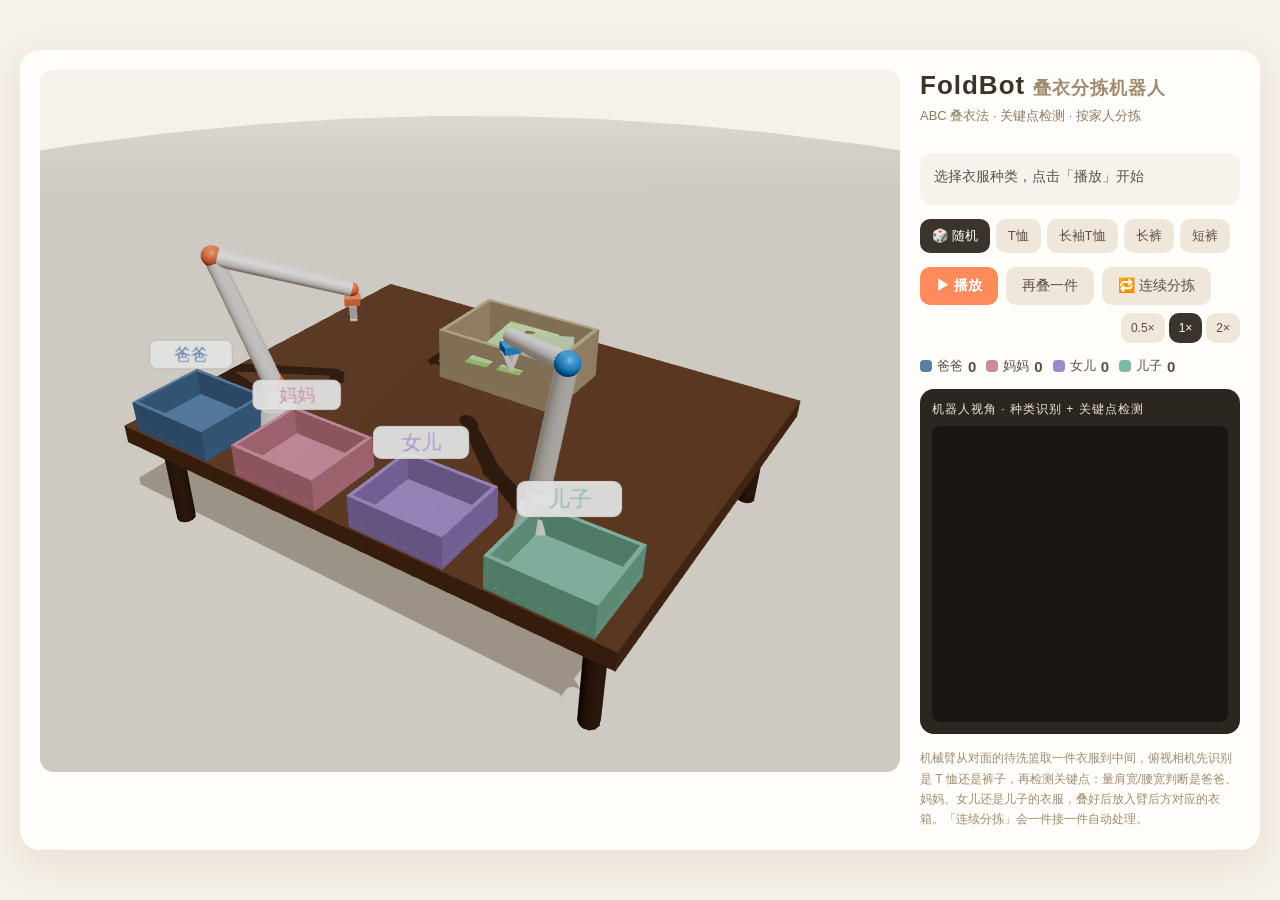
==== commit 9bc3cacb: "FoldBot v3: 待洗篮取衣 + 衣箱移到臂后方" ====
--- a/foldbot-standalone.html
+++ b/foldbot-standalone.html
@@ -108,7 +108,7 @@
       <div class="eyelabel">机器人视角 · 种类识别 + 关键点检测</div>
       <canvas id="inset" width="320" height="320"></canvas>
     </div>
-    <p class="note">俯视相机先识别是 T 恤还是裤子，再检测关键点：量肩宽/腰宽判断是爸爸、妈妈、女儿还是儿子的衣服，叠好后放入对应的衣箱。「连续分拣」会一件接一件自动处理。</p>
+    <p class="note">机械臂从对面的待洗篮取一件衣服到中间，俯视相机先识别是 T 恤还是裤子，再检测关键点：量肩宽/腰宽判断是爸爸、妈妈、女儿还是儿子的衣服，叠好后放入臂后方对应的衣箱。「连续分拣」会一件接一件自动处理。</p>
   </aside>
 </div>
 <script type="module">
@@ -53904,9 +53904,10 @@
 /**
  * 建一件衣服。kindKey: 'tee'|'tee-long'|'pants-long'|'pants-short'|'random';
  * ownerKey: 'dad'|'mom'|'daughter'|'son'|'random'。
+ * at: 可选 {x, z} 生成位置 (默认随机)。
  * 返回 {mesh, base, W, H, kind, kindKey, owner, rgb, yaw, ox, oz}
  */
-function buildGarmentMesh(kindKey, ownerKey) {
+function buildGarmentMesh(kindKey, ownerKey, at = null) {
   const kind = kindKey === 'random' ? KIND_KEYS[(Math.random() * KIND_KEYS.length) | 0] : kindKey;
   const owner = ownerKey === 'random' ? OWNER_KEYS[(Math.random() * OWNER_KEYS.length) | 0] : ownerKey;
   const kd = KINDS[kind];
@@ -53922,7 +53923,9 @@
     seg = [Math.max(20, Math.round(56 * drawn.W)), Math.max(24, Math.round(56 * drawn.H))];
   }
   const geo = new THREE.PlaneGeometry(drawn.W, drawn.H, seg[0], seg[1]);
-  const yaw = (Math.random() - 0.5) * 0.7, ox = (Math.random() - 0.5) * 0.3, oz = (Math.random() - 0.5) * 0.2;
+  const yaw = (Math.random() - 0.5) * 0.7;
+  const ox = at ? at.x + (Math.random() - 0.5) * 0.12 : (Math.random() - 0.5) * 0.3;
+  const oz = at ? at.z + (Math.random() - 0.5) * 0.1 : (Math.random() - 0.5) * 0.2;
   const base = bakePlacement(geo, ox, oz, yaw);
   const mat = new THREE.MeshStandardMaterial({
     map: drawn.tex, transparent: true, alphaTest: 0.45,
@@ -54004,12 +54007,12 @@
   }
 }
 
-// ---------- 四个衣箱 ----------
+// ---------- 四个衣箱 (机械臂后方, 靠近操作者) ----------
 const BINS = {
-  dad: { x: -1.12, z: -0.25 },
-  mom: { x: -1.12, z: 0.50 },
-  daughter: { x: 1.12, z: -0.25 },
-  son: { x: 1.12, z: 0.50 },
+  dad: { x: -1.05, z: 0.88 },
+  mom: { x: -0.35, z: 0.88 },
+  daughter: { x: 0.35, z: 0.88 },
+  son: { x: 1.05, z: 0.88 },
 };
 const binCounts = { dad: 0, mom: 0, daughter: 0, son: 0 };
 const placedMeshes = [];
@@ -54052,15 +54055,62 @@
 }
 buildBins();
 
+// ---------- 待洗篮 (桌子对面, 机械臂前方) ----------
+const BASKET = { x: 0, z: -0.48 };
+function buildBasket() {
+  const g = new THREE.Group();
+  const mat = new THREE.MeshStandardMaterial({ color: 0xb8a88e, roughness: 0.8 });
+  const W = 0.72, D = 0.5, H = 0.26, t = 0.025;
+  const base = new THREE.Mesh(new THREE.BoxGeometry(W, 0.03, D), mat);
+  base.position.y = 0.015; g.add(base);
+  const mkWall = (w, d, px, pz) => {
+    const m = new THREE.Mesh(new THREE.BoxGeometry(w, H, d), mat);
+    m.position.set(px, 0.03 + H / 2, pz); g.add(m);
+  };
+  mkWall(W, t, 0, -D / 2 + t / 2); mkWall(W, t, 0, D / 2 - t / 2);
+  mkWall(t, D, -W / 2 + t / 2, 0); mkWall(t, D, W / 2 - t / 2, 0);
+  // 篮子里几件团起来的衣服 (装饰)
+  const cols = [0xd9a7a7, 0xa7c4d9, 0xb8d9a7];
+  for (let i = 0; i < 3; i++) {
+    const m = new THREE.Mesh(
+      new THREE.BoxGeometry(0.3 + Math.random() * 0.15, 0.07, 0.22 + Math.random() * 0.1),
+      new THREE.MeshStandardMaterial({ color: cols[i], roughness: 0.95 })
+    );
+    m.position.set((Math.random() - 0.5) * 0.25, 0.06 + i * 0.065, (Math.random() - 0.5) * 0.15);
+    m.rotation.y = (Math.random() - 0.5) * 0.9;
+    m.castShadow = true; g.add(m);
+  }
+  g.position.set(BASKET.x, 0, BASKET.z);
+  g.traverse((o) => { if (o.isMesh) { o.castShadow = true; o.receiveShadow = true; } });
+  scene.add(g);
+}
+buildBasket();
+
 // ---------- 衣服 ----------
 let garment = null; // {mesh, base, W, H, kind, kindKey, owner, rgb, yaw, ox, oz}
 let currentKindKey = 'random';
+let pickCount = 0;
 function nextGarment() {
   if (garment) { scene.remove(garment.mesh); disposeGarmentMesh(garment); }
-  garment = buildGarmentMesh(currentKindKey, 'random');
+  garment = buildGarmentMesh(currentKindKey, 'random', BASKET); // 在待洗篮里生成
+  // 衣服放在篮内衣物堆上
+  garment.mesh.position.y = 0.20;
   scene.add(garment.mesh);
   foldEngine.reset(); hideMarkers(); plan = null;
   const x = inset.getContext('2d'); x.clearRect(0, 0, inset.width, inset.height);
+}
+// 取衣后把衣服落定在折叠区中央, 重新烘焙顶点
+function settleGarmentAtCenter() {
+  const pos = garment.mesh.geometry.attributes.position;
+  const ox = garment.mesh.position.x, oz = garment.mesh.position.z;
+  for (let i = 0; i < pos.count; i++) {
+    pos.setXYZ(i, pos.getX(i) + ox, 0.002, pos.getZ(i) + oz);
+  }
+  pos.needsUpdate = true;
+  garment.mesh.geometry.computeVertexNormals();
+  garment.mesh.position.set(0, 0, 0);
+  garment.ox = 0; garment.oz = 0;
+  garment.base = new Float32Array(pos.array);
 }
 
 // ---------- 折叠引擎 ----------
@@ -54294,10 +54344,10 @@
 let pillEls = [];
 function buildPills() {
   stepsEl.innerHTML = ''; pillEls = [];
-  const labels = ['A·感知', ...plan.folds.map((f) => f.label), '归位'];
+  const labels = ['取衣', 'A·感知', ...plan.folds.map((f) => f.label), '归位'];
   labels.forEach((lb, i) => {
     const d = document.createElement('div');
-    d.className = 'pill'; d.innerHTML = `<b>${'ABCDE'[i] || '·'}</b>${lb.replace(/^[A-Z]·/, '')}`;
+    d.className = 'pill'; d.innerHTML = `<b>${'ABCDEFGH'[i] || '·'}</b>${lb.replace(/^[A-Z]·/, '')}`;
     stepsEl.appendChild(d); pillEls.push(d);
   });
 }
@@ -54312,13 +54362,14 @@
 
 function setState(s) {
   TL.state = s; TL.t = 0; TL.foldStarted = false; TL.entered = false; TL.released = false;
-  if (s === 'detecting') { setPills(0); setStatus('A·感知 — 俯视相机识别种类、检测关键点…'); }
+  if (s === 'picking') { setPills(0); setStatus('取衣 — 机械臂从待洗篮拿一件到折叠区…'); setupPicking(); }
+  else if (s === 'detecting') { setPills(1); setStatus('A·感知 — 俯视相机识别种类、检测关键点…'); }
   else if (s === 'fold') {
     const i = TL.foldIdx, step = plan.folds[i];
-    setPills(1 + i); setStatus(`${'BCD'[i] || '·'}·${step.label}`); hideMarkers();
+    setPills(2 + i); setStatus(`${'BCD'[i] || '·'}·${step.label}`); hideMarkers();
   }
   else if (s === 'placing') {
-    setPills(1 + plan.folds.length);
+    setPills(2 + plan.folds.length);
     setStatus(`归位 — ${plan.kindLabel}·${plan.cls.metricName}${plan.cls.metric.toFixed(2)}，是「${OWNERS[plan.owner].label}」的`);
     setupPlacing();
   }
@@ -54372,6 +54423,47 @@
   return endT;
 }
 
+// ---------- 取衣 (从待洗篮拿到折叠区) ----------
+function setupPicking() {
+  const pos = garment.mesh.geometry.attributes.position;
+  let minX = 1e9, maxX = -1e9, minZ = 1e9, maxZ = -1e9, maxY = -1e9;
+  for (let i = 0; i < pos.count; i++) {
+    const x = pos.getX(i), y = pos.getY(i), z = pos.getZ(i);
+    if (x < minX) minX = x; if (x > maxX) maxX = x;
+    if (z < minZ) minZ = z; if (z > maxZ) maxZ = z;
+    if (y > maxY) maxY = y;
+  }
+  // mesh.position.y=0.20 (在衣堆上), 实际世界坐标要加上
+  const cx = (minX + maxX) / 2 + garment.mesh.position.x;
+  const cz = (minZ + maxZ) / 2 + garment.mesh.position.z;
+  const topY = maxY + garment.mesh.position.y;
+  const arm = (pickCount++ % 2 === 0) ? 'L' : 'R'; // 双臂轮流取衣
+  TL.pick = { arm, cx, cz, topY };
+}
+function posePicking(t) {
+  const P = TL.pick;
+  const arm = P.arm === 'L' ? armL : armR, home = P.arm === 'L' ? HOME_L : HOME_R;
+  const other = P.arm === 'L' ? armR : armL, otherHome = P.arm === 'L' ? HOME_R : HOME_L;
+  const aboveB = { x: P.cx, y: 0.55, z: P.cz };
+  const grab = { x: P.cx, y: P.topY + 0.03, z: P.cz };
+  const liftB = { x: P.cx, y: 0.62, z: P.cz };
+  const aboveC = { x: 0, y: 0.62, z: 0 };
+  const drop = { x: 0, y: 0.06, z: 0 };
+  const T1 = 0.7, T2 = 1.2, T3 = 1.7, T4 = 2.7, T5 = 3.2, T6 = 3.8;
+  let p, open;
+  if (t < T1) { const s = seg01(t, 0, T1); p = lerp3(home, aboveB, s); open = 0.7; }
+  else if (t < T2) { const s = seg01(t, T1, T2); p = lerp3(aboveB, grab, s); open = lerp(0.7, 0.12, s); }
+  else if (t < T3) { const s = seg01(t, T2, T3); p = lerp3(grab, liftB, s); open = 0.12; }
+  else if (t < T4) { const s = seg01(t, T3, T4); p = lerp3(liftB, aboveC, s); open = 0.12; }
+  else if (t < T5) { const s = seg01(t, T4, T5); p = lerp3(aboveC, drop, s); open = 0.12; }
+  else { const s = seg01(t, T5, T6); p = lerp3(drop, aboveC, s); open = lerp(0.12, 0.7, s); }
+  armTo(arm, p, open);
+  armTo(other, otherHome, 0.7);
+  if (t >= T2 && t < T5 && garment) {
+    garment.mesh.position.set(p.x - P.cx, p.y - 0.03 - P.topY, p.z - P.cz);
+  }
+  return T6;
+}
 // ---------- 归位 (抓取叠好的衣服放入衣箱) ----------
 function setupPlacing() {
   const pos = garment.mesh.geometry.attributes.position;
@@ -54506,7 +54598,10 @@
   const dt = TL.running ? rawDt * TL.timeScale : 0;
   if (dt > 0) {
     TL.t += dt;
-    if (TL.state === 'detecting') {
+    if (TL.state === 'picking') {
+      const endT = posePicking(TL.t);
+      if (TL.t >= endT) { settleGarmentAtCenter(); setState('detecting'); }
+    } else if (TL.state === 'detecting') {
       if (!TL.entered) {
         TL.entered = true;
         detectAndPlan(); drawInset(); showMarkers(); buildPills(); setPills(0);
@@ -54526,7 +54621,7 @@
     } else if (TL.state === 'done') {
       if (TL.sortMode && TL.t > 1.2) {
         currentKindKey = 'random';
-        nextGarment(); setState('detecting');
+        nextGarment(); setState('picking');
       } else if (!TL.sortMode) {
         TL.running = false;
         document.getElementById('btnPlay').textContent = '▶ 播放';
@@ -54562,7 +54657,7 @@
   }
   if (TL.state === 'idle' || TL.state === 'done') {
     if (TL.state === 'done' || !garment) nextGarment();
-    TL.running = true; setState('detecting'); btnPlay.textContent = '⏸ 暂停';
+    TL.running = true; setState('picking'); btnPlay.textContent = '⏸ 暂停';
   } else {
     TL.running = !TL.running;
     btnPlay.textContent = TL.running ? '⏸ 暂停' : '▶ 播放';
@@ -54570,7 +54665,7 @@
 });
 document.getElementById('btnAgain').addEventListener('click', () => {
   TL.sortMode = false; updateSortBtn();
-  nextGarment(); TL.running = true; setState('detecting'); btnPlay.textContent = '⏸ 暂停';
+  nextGarment(); TL.running = true; setState('picking'); btnPlay.textContent = '⏸ 暂停';
 });
 btnSort.addEventListener('click', () => {
   TL.sortMode = !TL.sortMode; updateSortBtn();
@@ -54578,7 +54673,7 @@
     currentKindKey = 'random';
     document.querySelectorAll('[data-kind]').forEach((b) => b.classList.toggle('on', b.dataset.kind === 'random'));
     if (TL.state === 'idle' || TL.state === 'done') nextGarment();
-    TL.running = true; setState('detecting'); btnPlay.textContent = '⏸ 暂停';
+    TL.running = true; setState('picking'); btnPlay.textContent = '⏸ 暂停';
   }
   // 关闭分拣: 当前这件完成后回到 idle (done 状态处理)
 });
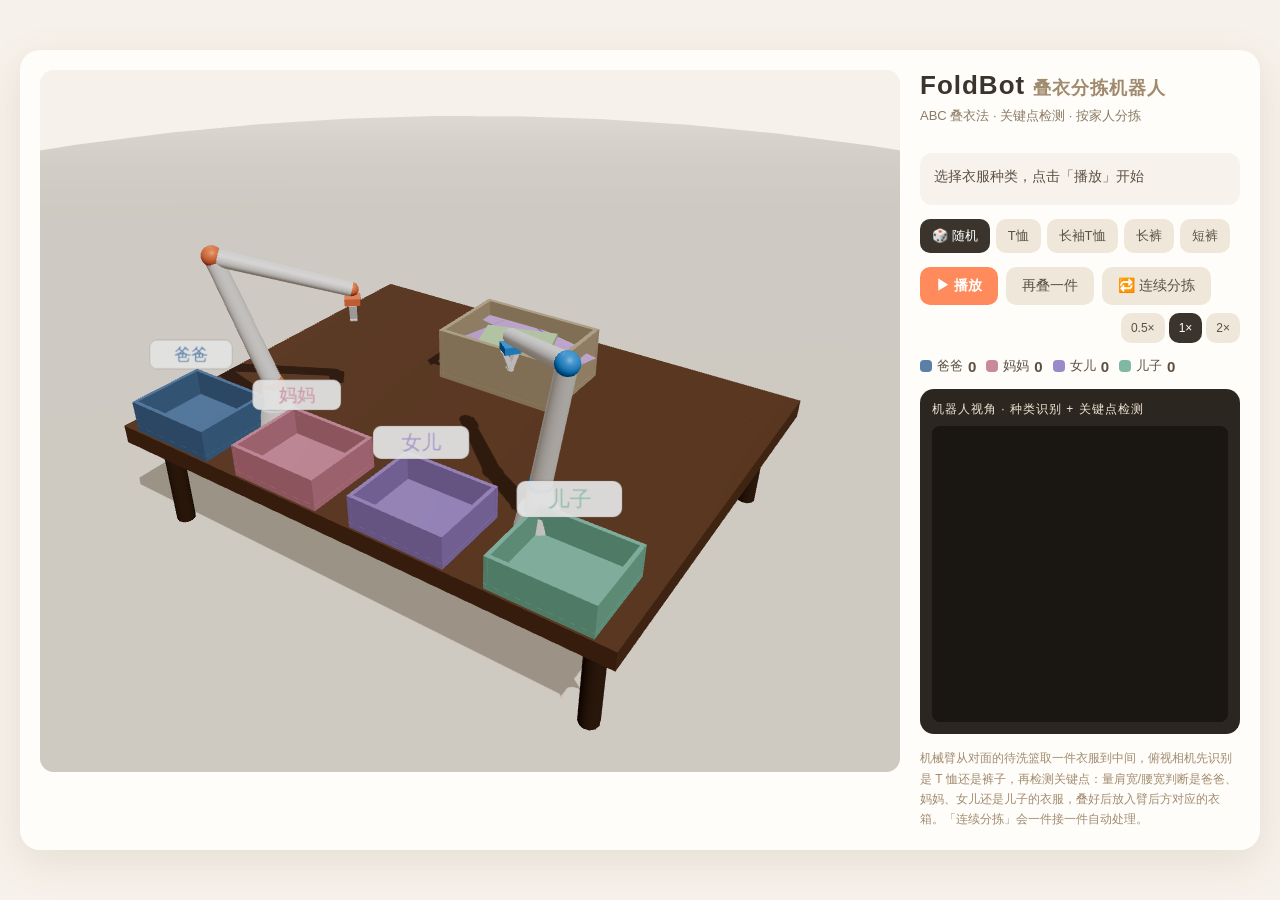
==== commit dc3eb543: "FoldBot v3.1: 衣箱内衣服摆正居中堆叠" ====
--- a/foldbot-standalone.html
+++ b/foldbot-standalone.html
@@ -54504,6 +54504,30 @@
   return T6;
 }
 function finishPlacing() {
+  const bin = BINS[plan.owner];
+  const pos = garment.mesh.geometry.attributes.position;
+  const ox = garment.mesh.position.x, oy = garment.mesh.position.y, oz = garment.mesh.position.z;
+  // 世界坐标包围盒
+  let minX = 1e9, maxX = -1e9, minZ = 1e9, maxZ = -1e9, minY = 1e9;
+  for (let i = 0; i < pos.count; i++) {
+    const x = pos.getX(i) + ox, y = pos.getY(i) + oy, z = pos.getZ(i) + oz;
+    if (x < minX) minX = x; if (x > maxX) maxX = x;
+    if (z < minZ) minZ = z; if (z > maxZ) maxZ = z;
+    if (y < minY) minY = y;
+  }
+  const cx = (minX + maxX) / 2, cz = (minZ + maxZ) / 2;
+  // 烘焙时是 R(-yaw), 这里用 R(+yaw) 转回摆正
+  const cy = Math.cos(garment.yaw), sy = Math.sin(garment.yaw);
+  const dropY = 0.055 + binCounts[plan.owner] * 0.035;
+  const dy = dropY - minY;
+  for (let i = 0; i < pos.count; i++) {
+    const lx = pos.getX(i) + ox - cx, lz = pos.getZ(i) + oz - cz;
+    const rx = lx * cy - lz * sy, rz = lx * sy + lz * cy;
+    pos.setXYZ(i, bin.x + rx, pos.getY(i) + oy + dy, bin.z + rz);
+  }
+  pos.needsUpdate = true;
+  garment.mesh.geometry.computeVertexNormals();
+  garment.mesh.position.set(0, 0, 0);
   binCounts[plan.owner]++;
   updateBinCounts();
   placedMeshes.push(garment.mesh);
@@ -54698,7 +54722,7 @@
 resize();
 setState('idle');
 updateBinCounts();
-window.__fb = { TL, get plan() { return plan; }, get garment() { return garment; }, foldEngine, binCounts };
+window.__fb = { TL, get plan() { return plan; }, get garment() { return garment; }, foldEngine, binCounts, placedMeshes, BINS };
 window.addEventListener('error', (e) => { document.title = 'ERR: ' + (e.message || e.error); });
 if (new URLSearchParams(location.search).has('autostart')) btnPlay.click();
 tick();
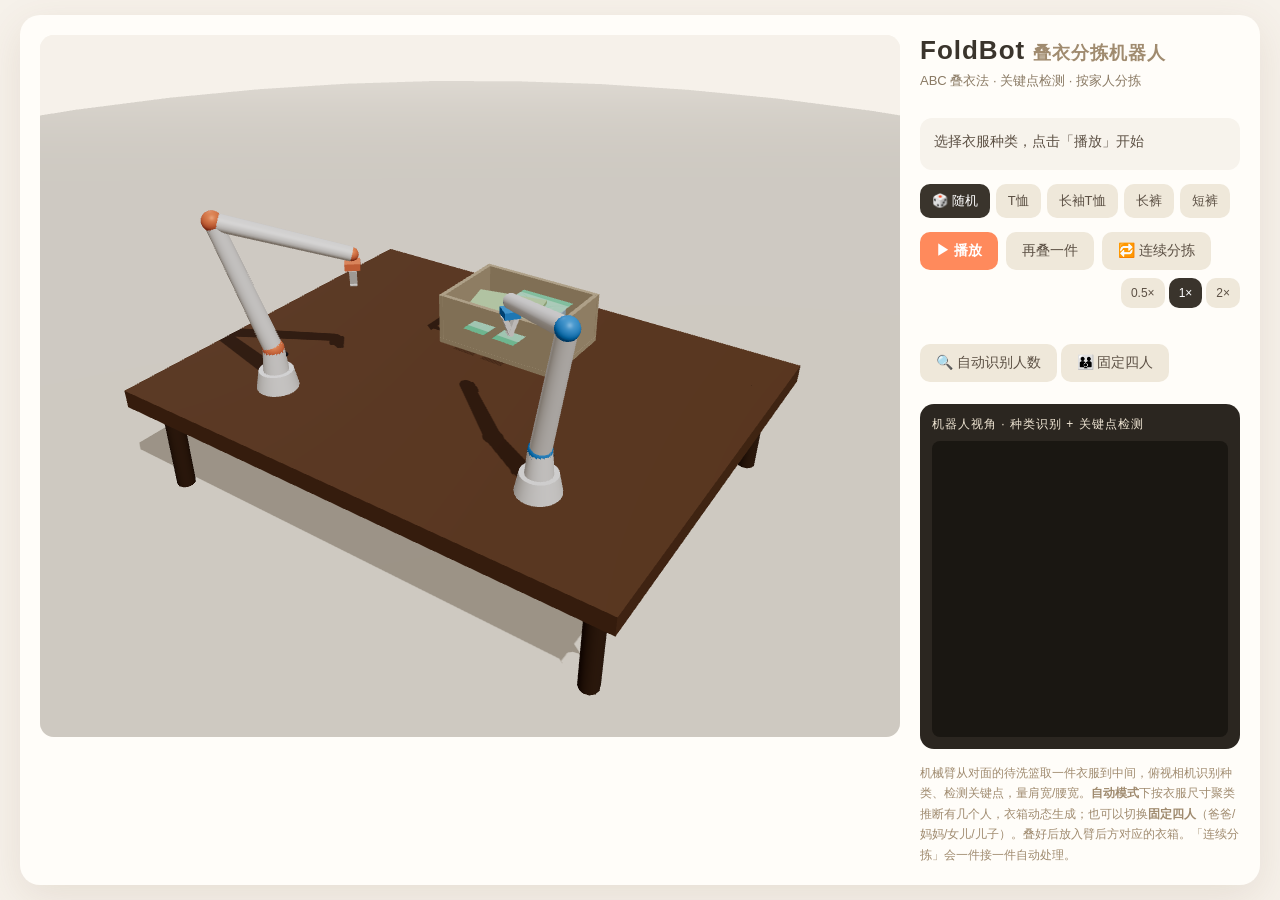
==== commit 46a6feb3: "FoldBot v4: 衣箱可配置 + 按尺寸自动聚类识别人数" ====
--- a/foldbot-standalone.html
+++ b/foldbot-standalone.html
@@ -98,17 +98,16 @@
         <button data-speed="2">2×</button>
       </div>
     </div>
-    <div id="bins">
-      <div class="bincount"><i style="background:#5b7fa6"></i>爸爸 <b id="c-dad">0</b></div>
-      <div class="bincount"><i style="background:#c98a9b"></i>妈妈 <b id="c-mom">0</b></div>
-      <div class="bincount"><i style="background:#9b8ac9"></i>女儿 <b id="c-daughter">0</b></div>
-      <div class="bincount"><i style="background:#7fb8a4"></i>儿子 <b id="c-son">0</b></div>
+    <div id="bins"></div>
+    <div id="binmode" style="margin:8px 0;font-size:13px;">
+      <button id="btnBinAuto" class="on">🔍 自动识别人数</button>
+      <button id="btnBinFixed">👪 固定四人</button>
     </div>
     <div id="eyepanel">
       <div class="eyelabel">机器人视角 · 种类识别 + 关键点检测</div>
       <canvas id="inset" width="320" height="320"></canvas>
     </div>
-    <p class="note">机械臂从对面的待洗篮取一件衣服到中间，俯视相机先识别是 T 恤还是裤子，再检测关键点：量肩宽/腰宽判断是爸爸、妈妈、女儿还是儿子的衣服，叠好后放入臂后方对应的衣箱。「连续分拣」会一件接一件自动处理。</p>
+    <p class="note">机械臂从对面的待洗篮取一件衣服到中间，俯视相机识别种类、检测关键点，量肩宽/腰宽。<b>自动模式</b>下按衣服尺寸聚类推断有几个人，衣箱动态生成；也可以切换<b>固定四人</b>（爸爸/妈妈/女儿/儿子）。叠好后放入臂后方对应的衣箱。「连续分拣」会一件接一件自动处理。</p>
   </aside>
 </div>
 <script type="module">
@@ -54007,15 +54006,15 @@
   }
 }
 
-// ---------- 四个衣箱 (机械臂后方, 靠近操作者) ----------
-const BINS = {
-  dad: { x: -1.05, z: 0.88 },
-  mom: { x: -0.35, z: 0.88 },
-  daughter: { x: 0.35, z: 0.88 },
-  son: { x: 1.05, z: 0.88 },
-};
-const binCounts = { dad: 0, mom: 0, daughter: 0, son: 0 };
+// ---------- 动态衣箱 (可配置 + 自动聚类) ----------
+let binMode = 'auto'; // 'auto': 从衣服尺寸聚类推断人数; 'fixed': 爸爸/妈妈/女儿/儿子
+const MAX_BINS = 6;
+const BIN_COLORS = [0x5b7fa6, 0xc98a9b, 0x9b8ac9, 0x7fb8a4, 0xd9a441, 0x8ad9c9];
+const CLUSTER_THRESH = 0.07; // 尺寸聚类阈值
+let bins = []; // [{id, label, color, center, count, x, z}]
+let binMeshes = {}; // id -> {group, label}
 const placedMeshes = [];
+
 function makeBinLabel(text, colorHex) {
   const c = document.createElement('canvas'); c.width = 256; c.height = 96;
   const x = c.getContext('2d');
@@ -54029,31 +54028,84 @@
   sp.scale.set(0.42, 0.1575, 1); sp.renderOrder = 10;
   return sp;
 }
-function buildBins() {
-  for (const owner of OWNER_KEYS) {
-    const { x, z } = BINS[owner];
-    const color = OWNERS[owner].binColor;
-    const hex = '#' + new THREE.Color(color).getHexString();
-    const g = new THREE.Group();
-    const mat = new THREE.MeshStandardMaterial({ color, roughness: 0.65 });
-    const base = new THREE.Mesh(new THREE.BoxGeometry(0.5, 0.03, 0.42), mat);
-    base.position.y = 0.015; g.add(base);
-    const wallH = 0.14, t = 0.02;
-    const mkWall = (w, d, px, pz) => {
-      const m = new THREE.Mesh(new THREE.BoxGeometry(w, wallH, d), mat);
-      m.position.set(px, 0.03 + wallH / 2, pz); g.add(m);
-    };
-    mkWall(0.5, t, 0, -0.21 + t / 2); mkWall(0.5, t, 0, 0.21 - t / 2);
-    mkWall(t, 0.42, -0.25 + t / 2, 0); mkWall(t, 0.42, 0.25 - t / 2, 0);
-    g.position.set(x, 0, z);
-    g.traverse((o) => { if (o.isMesh) { o.castShadow = true; o.receiveShadow = true; } });
-    scene.add(g);
-    const label = makeBinLabel(OWNERS[owner].label, hex);
-    label.position.set(x, 0.42, z);
-    scene.add(label);
+function createBinVisual(bin) {
+  const hex = '#' + new THREE.Color(bin.color).getHexString();
+  const g = new THREE.Group();
+  const mat = new THREE.MeshStandardMaterial({ color: bin.color, roughness: 0.65 });
+  const base = new THREE.Mesh(new THREE.BoxGeometry(0.5, 0.03, 0.42), mat);
+  base.position.y = 0.015; g.add(base);
+  const wallH = 0.14, t = 0.02;
+  const mkWall = (w, d, px, pz) => {
+    const m = new THREE.Mesh(new THREE.BoxGeometry(w, wallH, d), mat);
+    m.position.set(px, 0.03 + wallH / 2, pz); g.add(m);
+  };
+  mkWall(0.5, t, 0, -0.21 + t / 2); mkWall(0.5, t, 0, 0.21 - t / 2);
+  mkWall(t, 0.42, -0.25 + t / 2, 0); mkWall(t, 0.42, 0.25 - t / 2, 0);
+  g.position.set(bin.x, 0, bin.z);
+  g.traverse((o) => { if (o.isMesh) { o.castShadow = true; o.receiveShadow = true; } });
+  scene.add(g);
+  const label = makeBinLabel(bin.label, hex);
+  label.position.set(bin.x, 0.42, bin.z);
+  scene.add(label);
+  binMeshes[bin.id] = { group: g, label };
+}
+function layoutBins() {
+  const n = bins.length;
+  const spacing = 0.62;
+  const startX = -(n - 1) * spacing / 2;
+  bins.forEach((b, i) => {
+    b.x = startX + i * spacing;
+    b.z = 0.88;
+    const m = binMeshes[b.id];
+    if (m) { m.group.position.set(b.x, 0, b.z); m.label.position.set(b.x, 0.42, b.z); }
+  });
+}
+function clearBins() {
+  for (const id in binMeshes) {
+    scene.remove(binMeshes[id].group);
+    scene.remove(binMeshes[id].label);
   }
+  bins = []; binMeshes = {};
+  document.getElementById('bins').innerHTML = '';
 }
-buildBins();
+function addBinCounter(bin) {
+  const hex = '#' + new THREE.Color(bin.color).getHexString();
+  const d = document.createElement('div');
+  d.className = 'bincount';
+  d.innerHTML = `<i style="background:${hex}"></i>${bin.label} <b id="c-${bin.id}">0</b>`;
+  document.getElementById('bins').appendChild(d);
+}
+function initFixedBins() {
+  clearBins();
+  OWNER_KEYS.forEach((owner, i) => {
+    const bin = { id: owner, label: OWNERS[owner].label, color: OWNERS[owner].binColor,
+                  center: null, count: 0, x: 0, z: 0.88 };
+    bins.push(bin); createBinVisual(bin); addBinCounter(bin);
+  });
+  layoutBins();
+}
+function assignBin(metric) {
+  // 自动聚类：找最近的簇，距离 < 阈值则归入，否则新建
+  let best = null, bestDist = 1e9;
+  for (const b of bins) {
+    if (b.center === null) continue;
+    const d = Math.abs(metric - b.center);
+    if (d < bestDist) { bestDist = d; best = b; }
+  }
+  if (best && bestDist < CLUSTER_THRESH) {
+    best.center = (best.center * best.count + metric) / (best.count + 1);
+    return best;
+  }
+  if (bins.length >= MAX_BINS) return best; // 满了，归入最近的
+  const id = 'p' + (bins.length + 1);
+  const bin = { id, label: `成员${bins.length + 1}`,
+                color: BIN_COLORS[bins.length % BIN_COLORS.length],
+                center: metric, count: 0, x: 0, z: 0.88 };
+  bins.push(bin); createBinVisual(bin); addBinCounter(bin); layoutBins();
+  return bin;
+}
+// 启动时用自动模式（空箱子，等衣服来了再聚类）
+clearBins();
 
 // ---------- 待洗篮 (桌子对面, 机械臂前方) ----------
 const BASKET = { x: 0, z: -0.48 };
@@ -54329,6 +54381,12 @@
     ];
   }
   plan = { kind, kindLabel, owner, cls, folds, markers, up, right, kp, img, kw };
+  // 分配衣箱：固定模式按家人，自动模式按尺寸聚类
+  if (binMode === 'fixed') {
+    plan.bin = bins.find(b => b.id === owner) || bins[0];
+  } else {
+    plan.bin = assignBin(cls.metric);
+  }
   return plan;
 }
 
@@ -54370,12 +54428,12 @@
   }
   else if (s === 'placing') {
     setPills(2 + plan.folds.length);
-    setStatus(`归位 — ${plan.kindLabel}·${plan.cls.metricName}${plan.cls.metric.toFixed(2)}，是「${OWNERS[plan.owner].label}」的`);
+    setStatus(`归位 — ${plan.kindLabel}·${plan.cls.metricName}${plan.cls.metric.toFixed(2)}，放入「${plan.bin.label}」`);
     setupPlacing();
   }
   else if (s === 'done') {
     setPills('done');
-    if (TL.sortMode) setStatus(`✓ 放入「${OWNERS[plan.owner].label}」的箱子`);
+    if (TL.sortMode) setStatus(`✓ 放入「${plan.bin.label}」的箱子`);
     else { setStatus('叠好并分拣完成! ✨'); burstConfetti(); }
   }
   else if (s === 'idle') { setPills(-1); setStatus('选择衣服种类，点击「播放」开始'); }
@@ -54475,9 +54533,10 @@
     if (y > maxY) maxY = y;
   }
   const cx = (minX + maxX) / 2, cz = (minZ + maxZ) / 2;
-  const bin = BINS[plan.owner];
-  const arm = (plan.owner === 'dad' || plan.owner === 'mom') ? 'L' : 'R';
-  TL.place = { arm, bin, cx, cz, topY: maxY, dropY: 0.06 + binCounts[plan.owner] * 0.035 };
+  const bin = plan.bin;
+  // 按箱子左右位置分配手臂：左半用左臂，右半用右臂
+  const arm = bin.x < 0 ? 'L' : 'R';
+  TL.place = { arm, bin, cx, cz, topY: maxY, dropY: 0.06 + bin.count * 0.035 };
 }
 function posePlacing(t) {
   const P = TL.place;
@@ -54504,7 +54563,7 @@
   return T6;
 }
 function finishPlacing() {
-  const bin = BINS[plan.owner];
+  const bin = plan.bin;
   const pos = garment.mesh.geometry.attributes.position;
   const ox = garment.mesh.position.x, oy = garment.mesh.position.y, oz = garment.mesh.position.z;
   // 世界坐标包围盒
@@ -54518,7 +54577,7 @@
   const cx = (minX + maxX) / 2, cz = (minZ + maxZ) / 2;
   // 烘焙时是 R(-yaw), 这里用 R(+yaw) 转回摆正
   const cy = Math.cos(garment.yaw), sy = Math.sin(garment.yaw);
-  const dropY = 0.055 + binCounts[plan.owner] * 0.035;
+  const dropY = 0.055 + bin.count * 0.035;
   const dy = dropY - minY;
   for (let i = 0; i < pos.count; i++) {
     const lx = pos.getX(i) + ox - cx, lz = pos.getZ(i) + oz - cz;
@@ -54528,8 +54587,8 @@
   pos.needsUpdate = true;
   garment.mesh.geometry.computeVertexNormals();
   garment.mesh.position.set(0, 0, 0);
-  binCounts[plan.owner]++;
-  updateBinCounts();
+  bin.count++;
+  document.getElementById('c-' + bin.id).textContent = bin.count;
   placedMeshes.push(garment.mesh);
   garment = null;
   foldEngine.reset();
@@ -54589,7 +54648,7 @@
   };
   x.font = 'bold 15px sans-serif'; x.textAlign = 'left';
   x.lineWidth = 4; x.strokeStyle = 'rgba(0,0,0,0.55)'; x.fillStyle = '#fff';
-  const info = `${plan.kindLabel} · ${plan.cls.metricName}${plan.cls.metric.toFixed(2)} → ${OWNERS[plan.owner].label}`;
+  const info = `${plan.kindLabel} · ${plan.cls.metricName}${plan.cls.metric.toFixed(2)} → ${plan.bin.label}`;
   x.strokeText(info, 10, 24); x.fillText(info, 10, 24);
   if (kind === 'shirt') {
     const aPx = w2px(plan.kw.A.x, plan.kw.A.z);
@@ -54666,12 +54725,32 @@
 // ---------- UI ----------
 const btnPlay = document.getElementById('btnPlay');
 const btnSort = document.getElementById('btnSort');
+const btnBinAuto = document.getElementById('btnBinAuto');
+const btnBinFixed = document.getElementById('btnBinFixed');
+function setBinMode(mode) {
+  if (binMode === mode) return;
+  binMode = mode;
+  btnBinAuto.classList.toggle('on', mode === 'auto');
+  btnBinFixed.classList.toggle('on', mode === 'fixed');
+  // 清掉已放的衣服，重置衣箱
+  for (const m of placedMeshes) scene.remove(m);
+  placedMeshes.length = 0;
+  if (mode === 'fixed') initFixedBins();
+  else clearBins();
+  updateBinCounts();
+  setStatus(mode === 'auto' ? '自动模式 — 按衣服尺寸聚类识别人数' : '固定模式 — 爸爸/妈妈/女儿/儿子');
+}
+btnBinAuto.addEventListener('click', () => setBinMode('auto'));
+btnBinFixed.addEventListener('click', () => setBinMode('fixed'));
 function updateSortBtn() {
   btnSort.textContent = TL.sortMode ? '⏹ 停止分拣' : '🔁 连续分拣';
   btnSort.classList.toggle('on', TL.sortMode);
 }
 function updateBinCounts() {
-  for (const o of OWNER_KEYS) document.getElementById('c-' + o).textContent = binCounts[o];
+  for (const b of bins) {
+    const el = document.getElementById('c-' + b.id);
+    if (el) el.textContent = b.count;
+  }
 }
 btnPlay.addEventListener('click', () => {
   if (TL.sortMode) { // 分拣中: 暂停/继续
@@ -54722,7 +54801,7 @@
 resize();
 setState('idle');
 updateBinCounts();
-window.__fb = { TL, get plan() { return plan; }, get garment() { return garment; }, foldEngine, binCounts, placedMeshes, BINS };
+window.__fb = { TL, get plan() { return plan; }, get garment() { return garment; }, foldEngine, get bins() { return bins; }, placedMeshes };
 window.addEventListener('error', (e) => { document.title = 'ERR: ' + (e.message || e.error); });
 if (new URLSearchParams(location.search).has('autostart')) btnPlay.click();
 tick();
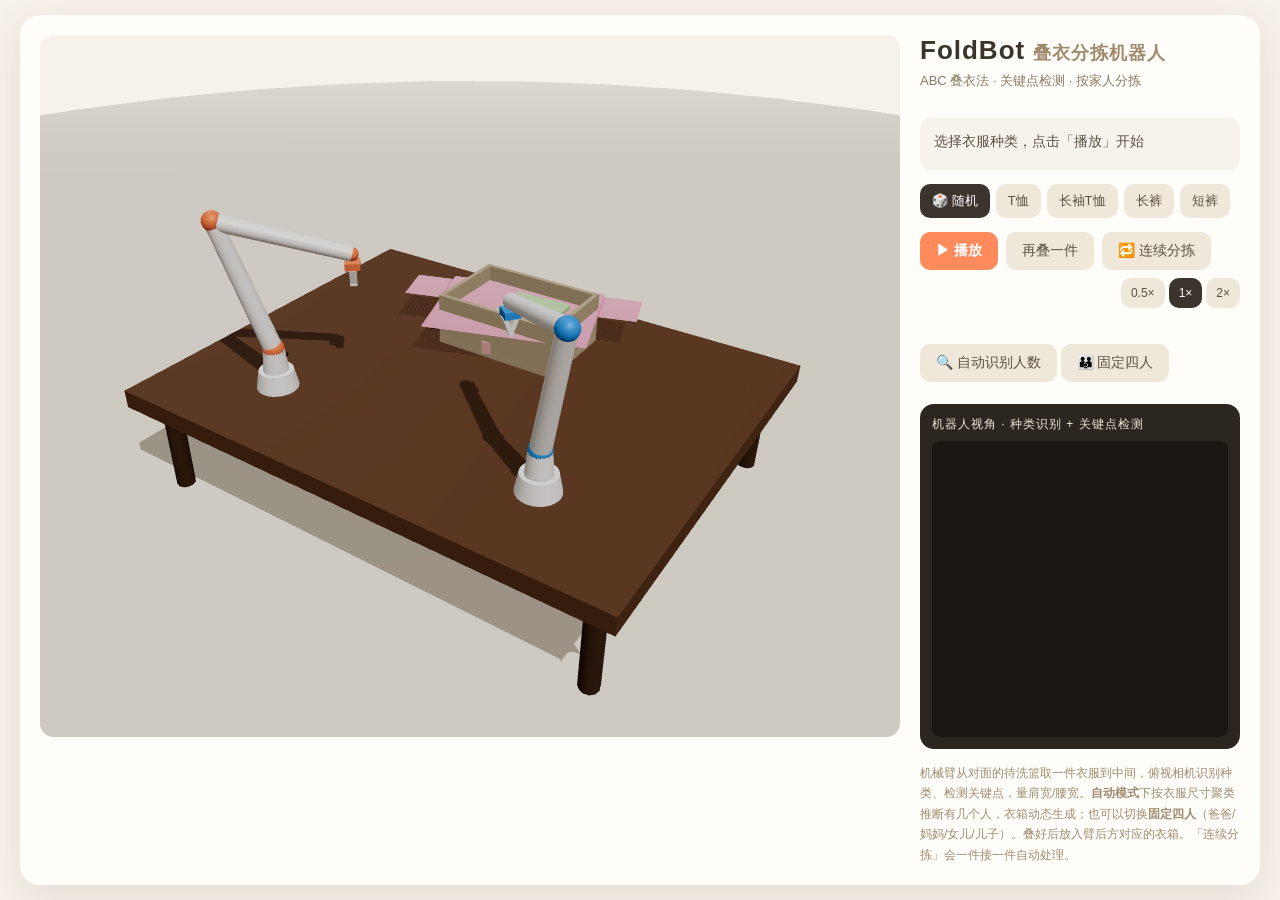
==== commit d08c96c5: "FoldBot v4.1: T恤3折 (左折+右折+对折)，修右袖不折bug" ====
--- a/foldbot-standalone.html
+++ b/foldbot-standalone.html
@@ -53555,36 +53555,51 @@
   ? foldPointVert(f.px, f.pz, f.dx, f.dz, f.axisH, f.foldSign, 1, p.x, p.y, p.z)
   : { ...p };
 
-/** T恤: B步沿 ABC 线翻折左侧, C步下摆上翻对折 */
+/** T恤: B步左折 + C步右折(镜像) + D步下摆上翻对折 */
 function planFolds(k) {
   const hemMid = { x: (k.hemL.x + k.hemR.x) / 2, y: 0.002, z: (k.hemL.z + k.hemR.z) / 2 };
   const topMid = { x: (k.shoulderL.x + k.shoulderR.x) / 2, z: (k.shoulderL.z + k.shoulderR.z) / 2 };
   const up = norm2({ x: topMid.x - hemMid.x, z: topMid.z - hemMid.z });
   const right = norm2({ x: k.sleeveR.x - k.sleeveL.x, z: k.sleeveR.z - k.sleeveL.z });
+  // 左折 (沿左 ABC 线)
   const s1 = sideOfLine(k.A.x, k.A.z, up.x, up.z, k.sleeveL.x, k.sleeveL.z);
   const fold1 = { px: k.A.x, pz: k.A.z, dx: up.x, dz: up.z, foldSign: s1 >= 0 ? 1 : -1, axisH: 0.008, duration: 1.6 };
   const grabTip = { x: k.sleeveL.x, y: 0.002, z: k.sleeveL.z };
-  const hemLF = afterFold(fold1, k.hemL), hemRF = afterFold(fold1, k.hemR);
+  const keep1 = norm2({ x: k.C.x - k.sleeveL.x, z: k.C.z - k.sleeveL.z });
+  const pressC = { x: k.C.x + keep1.x * 0.05, y: 0.03, z: k.C.z + keep1.z * 0.05 };
+  // 右折 (A 的镜像点 A2, 沿右 ABC 线) —— 右袖不受左折影响, 用原始坐标
+  const A2 = { x: k.shoulderR.x - (k.A.x - k.shoulderL.x), y: k.A.y, z: k.A.z };
+  const s1b = sideOfLine(A2.x, A2.z, up.x, up.z, k.sleeveR.x, k.sleeveR.z);
+  const fold1b = { px: A2.x, pz: A2.z, dx: up.x, dz: up.z, foldSign: s1b >= 0 ? 1 : -1, axisH: 0.008, duration: 1.6 };
+  const grabTipR = { x: k.sleeveR.x, y: 0.002, z: k.sleeveR.z };
+  const C2x = k.shoulderR.x - (k.C.x - k.shoulderL.x);
+  const keep1b = norm2({ x: C2x - k.sleeveR.x, z: k.C.z - k.sleeveR.z });
+  const pressC2 = { x: C2x + keep1b.x * 0.05, y: 0.03, z: k.C.z + keep1b.z * 0.05 };
+  // 两侧折完后的下摆
+  const hemLF = afterFold(fold1, k.hemL), hemRF = afterFold(fold1b, k.hemR);
   const hemMidF = { x: (hemLF.x + hemRF.x) / 2, y: Math.max(hemLF.y, hemRF.y) + 0.015, z: (hemLF.z + hemRF.z) / 2 };
   const s2 = sideOfLine(k.B.x, k.B.z, right.x, right.z, hemMidF.x, hemMidF.z);
   const fold2 = { px: k.B.x, pz: k.B.z, dx: right.x, dz: right.z, foldSign: s2 >= 0 ? 1 : -1, axisH: 0.014, duration: 1.5 };
-  const keep1 = norm2({ x: k.C.x - k.sleeveL.x, z: k.C.z - k.sleeveL.z });
-  const pressC = { x: k.C.x + keep1.x * 0.05, y: 0.03, z: k.C.z + keep1.z * 0.05 };
   const keep2 = norm2({ x: k.B.x - hemMidF.x, z: k.B.z - hemMidF.z });
   const pressB = { x: k.B.x + keep2.x * 0.05, y: 0.04, z: k.B.z + keep2.z * 0.05 };
   const folds = [
     {
-      params: fold1, label: '翻折', status: 'B·翻折 — 左臂抓袖口, 沿 ABC 线翻折',
+      params: fold1, label: '左折', status: 'B·左折 — 左臂抓左袖口, 沿左 ABC 线翻折',
       grab: grabTip, grabArm: 'L', press: pressC, pressArm: 'R',
     },
     {
-      params: fold2, label: '对折', status: 'C·对折 — 右臂抓下摆, 上翻对折',
+      params: fold1b, label: '右折', status: 'C·右折 — 右臂抓右袖口, 沿右 ABC 线翻折',
+      grab: grabTipR, grabArm: 'R', press: pressC2, pressArm: 'L',
+    },
+    {
+      params: fold2, label: '对折', status: 'D·对折 — 右臂抓下摆, 上翻对折',
       grab: { ...hemMidF }, grabArm: 'R', press: pressB, pressArm: 'L',
       track: { name: 'C', p: { x: k.C.x, y: 0.002, z: k.C.z } },
     },
   ];
   const markers = [
     { name: 'A', x: k.A.x, y: k.A.y, z: k.A.z, color: '#ff5252', label: 'A' },
+    { name: 'A2', x: A2.x, y: A2.y, z: A2.z, color: '#ff5252', label: "A'" },
     { name: 'B', x: k.B.x, y: k.B.y, z: k.B.z, color: '#ff9f1c', label: 'B' },
     { name: 'C', x: k.C.x, y: k.C.y, z: k.C.z, color: '#3a86ff', label: 'C' },
   ];
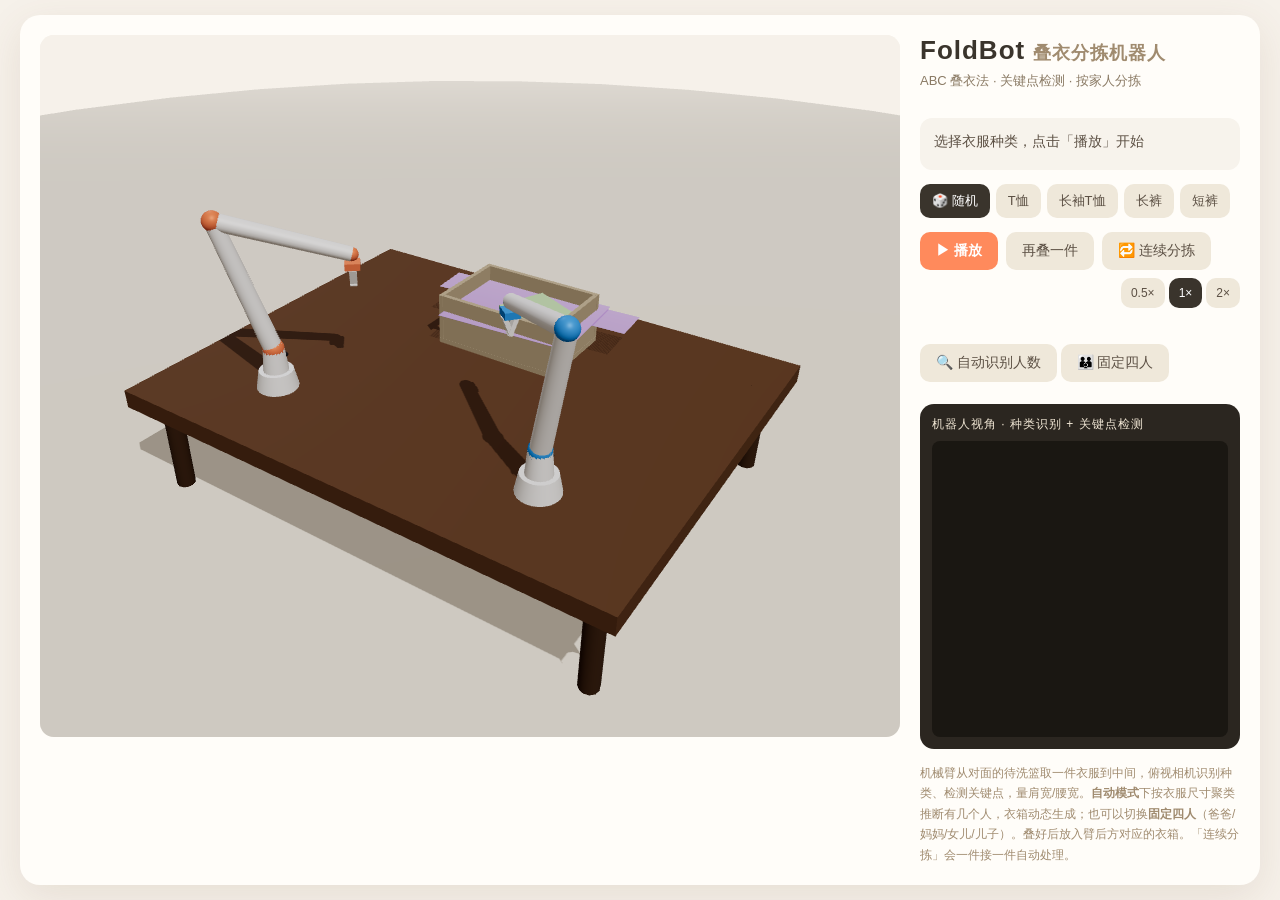
==== commit 200a8cc7: "阈值说明：仿真用相对尺寸，真机阈值在ROS2" ====
--- a/foldbot-standalone.html
+++ b/foldbot-standalone.html
@@ -53615,6 +53615,8 @@
   if (kind === 'shirt') {
     m = Math.hypot(k.shoulderR.x - k.shoulderL.x, k.shoulderR.z - k.shoulderL.z);
     name = '肩宽';
+    // 仿真用相对尺寸（与 3D 衣服模型匹配）。真机用 planning/fold_planner.py 里的真实阈值
+    // (2026-10-05 实测: 爸爸43 / 妈妈35 / 女儿32 / 儿子27-32 cm)
     if (m >= 0.69) return { owner: 'dad', metric: m, metricName: name };
     if (m >= 0.595) return { owner: 'mom', metric: m, metricName: name };
     if (m >= 0.50) return { owner: 'daughter', metric: m, metricName: name };
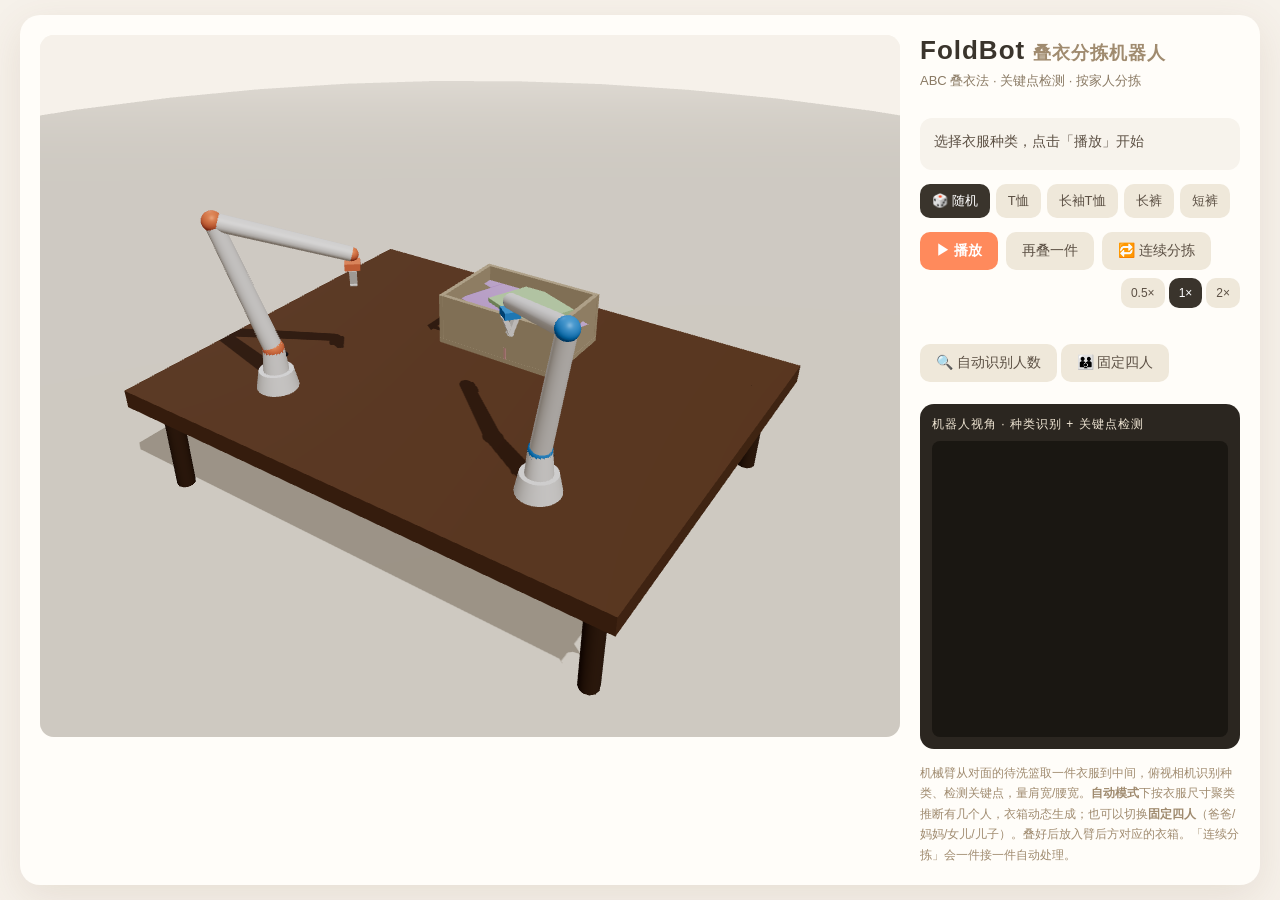
==== commit 538817cf: "长袖加收袖两步：planFolds支持sleeve参数" ====
--- a/foldbot-standalone.html
+++ b/foldbot-standalone.html
@@ -53555,12 +53555,33 @@
   ? foldPointVert(f.px, f.pz, f.dx, f.dz, f.axisH, f.foldSign, 1, p.x, p.y, p.z)
   : { ...p };
 
-/** T恤: B步左折 + C步右折(镜像) + D步下摆上翻对折 */
-function planFolds(k) {
+/** T恤: 长袖先收袖(左袖→右袖) + B步左折 + C步右折(镜像) + D步下摆上翻对折
+ *  k: 关键点; sleeve: 'short'|'long' (长袖加收袖两步) */
+function planFolds(k, sleeve = 'short') {
   const hemMid = { x: (k.hemL.x + k.hemR.x) / 2, y: 0.002, z: (k.hemL.z + k.hemR.z) / 2 };
   const topMid = { x: (k.shoulderL.x + k.shoulderR.x) / 2, z: (k.shoulderL.z + k.shoulderR.z) / 2 };
   const up = norm2({ x: topMid.x - hemMid.x, z: topMid.z - hemMid.z });
   const right = norm2({ x: k.sleeveR.x - k.sleeveL.x, z: k.sleeveR.z - k.sleeveL.z });
+  const folds = [];
+  // 长袖：先收袖子（沿身体侧边把袖子折到身上）
+  if (sleeve === 'long') {
+    const ssL = sideOfLine(k.shoulderL.x, k.shoulderL.z, up.x, up.z, k.sleeveL.x, k.sleeveL.z);
+    folds.push({
+      params: { px: k.shoulderL.x, pz: k.shoulderL.z, dx: up.x, dz: up.z,
+                foldSign: ssL >= 0 ? 1 : -1, axisH: 0.008, duration: 1.6 },
+      label: '收左袖', status: 'A·收左袖 — 左臂抓左袖口, 沿左肩线内折',
+      grab: { x: k.sleeveL.x, y: 0.002, z: k.sleeveL.z }, grabArm: 'L',
+      press: { x: k.shoulderL.x, y: 0.03, z: k.shoulderL.z }, pressArm: 'R',
+    });
+    const ssR = sideOfLine(k.shoulderR.x, k.shoulderR.z, up.x, up.z, k.sleeveR.x, k.sleeveR.z);
+    folds.push({
+      params: { px: k.shoulderR.x, pz: k.shoulderR.z, dx: up.x, dz: up.z,
+                foldSign: ssR >= 0 ? 1 : -1, axisH: 0.008, duration: 1.6 },
+      label: '收右袖', status: 'B·收右袖 — 右臂抓右袖口, 沿右肩线内折',
+      grab: { x: k.sleeveR.x, y: 0.002, z: k.sleeveR.z }, grabArm: 'R',
+      press: { x: k.shoulderR.x, y: 0.03, z: k.shoulderR.z }, pressArm: 'L',
+    });
+  }
   // 左折 (沿左 ABC 线)
   const s1 = sideOfLine(k.A.x, k.A.z, up.x, up.z, k.sleeveL.x, k.sleeveL.z);
   const fold1 = { px: k.A.x, pz: k.A.z, dx: up.x, dz: up.z, foldSign: s1 >= 0 ? 1 : -1, axisH: 0.008, duration: 1.6 };
@@ -53582,7 +53603,7 @@
   const fold2 = { px: k.B.x, pz: k.B.z, dx: right.x, dz: right.z, foldSign: s2 >= 0 ? 1 : -1, axisH: 0.014, duration: 1.5 };
   const keep2 = norm2({ x: k.B.x - hemMidF.x, z: k.B.z - hemMidF.z });
   const pressB = { x: k.B.x + keep2.x * 0.05, y: 0.04, z: k.B.z + keep2.z * 0.05 };
-  const folds = [
+  folds.push(
     {
       params: fold1, label: '左折', status: 'B·左折 — 左臂抓左袖口, 沿左 ABC 线翻折',
       grab: grabTip, grabArm: 'L', press: pressC, pressArm: 'R',
@@ -53595,8 +53616,7 @@
       params: fold2, label: '对折', status: 'D·对折 — 右臂抓下摆, 上翻对折',
       grab: { ...hemMidF }, grabArm: 'R', press: pressB, pressArm: 'L',
       track: { name: 'C', p: { x: k.C.x, y: 0.002, z: k.C.z } },
-    },
-  ];
+    });
   const markers = [
     { name: 'A', x: k.A.x, y: k.A.y, z: k.A.z, color: '#ff5252', label: 'A' },
     { name: 'A2', x: A2.x, y: A2.y, z: A2.z, color: '#ff5252', label: "A'" },
